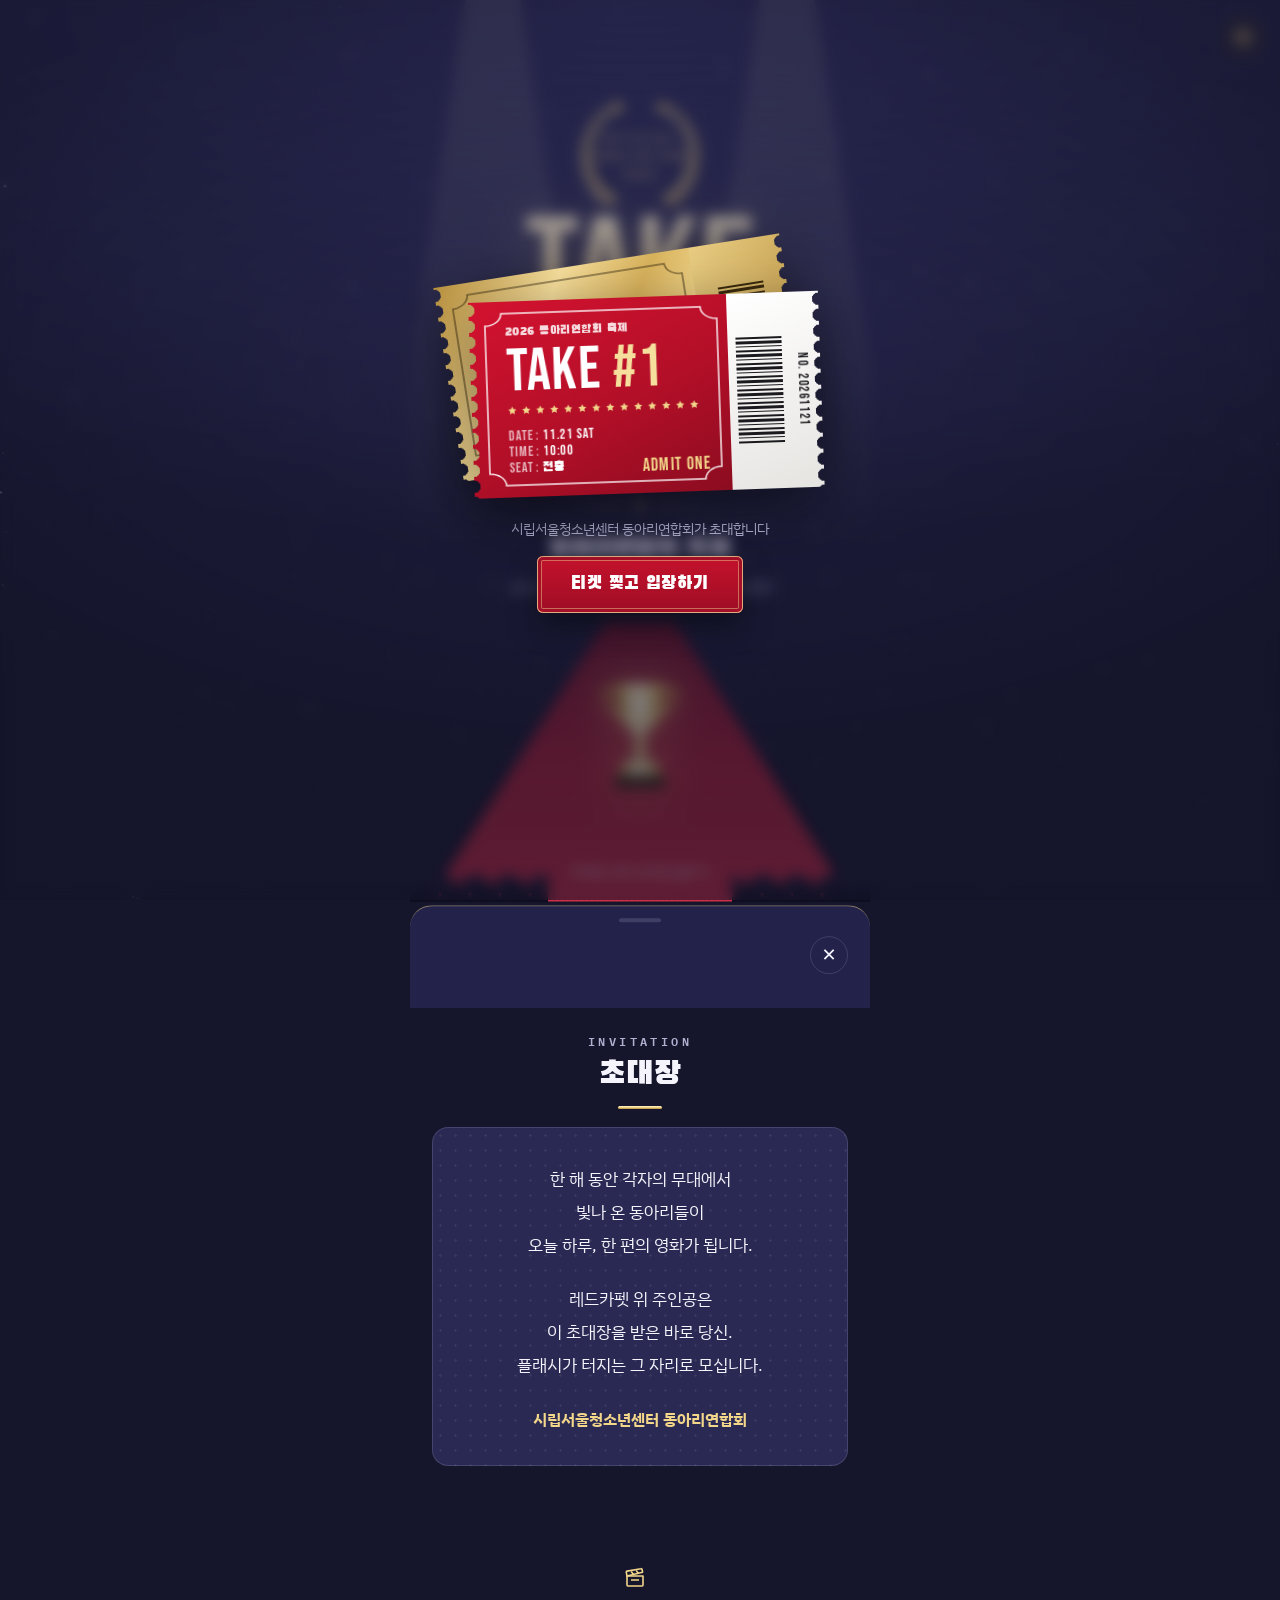
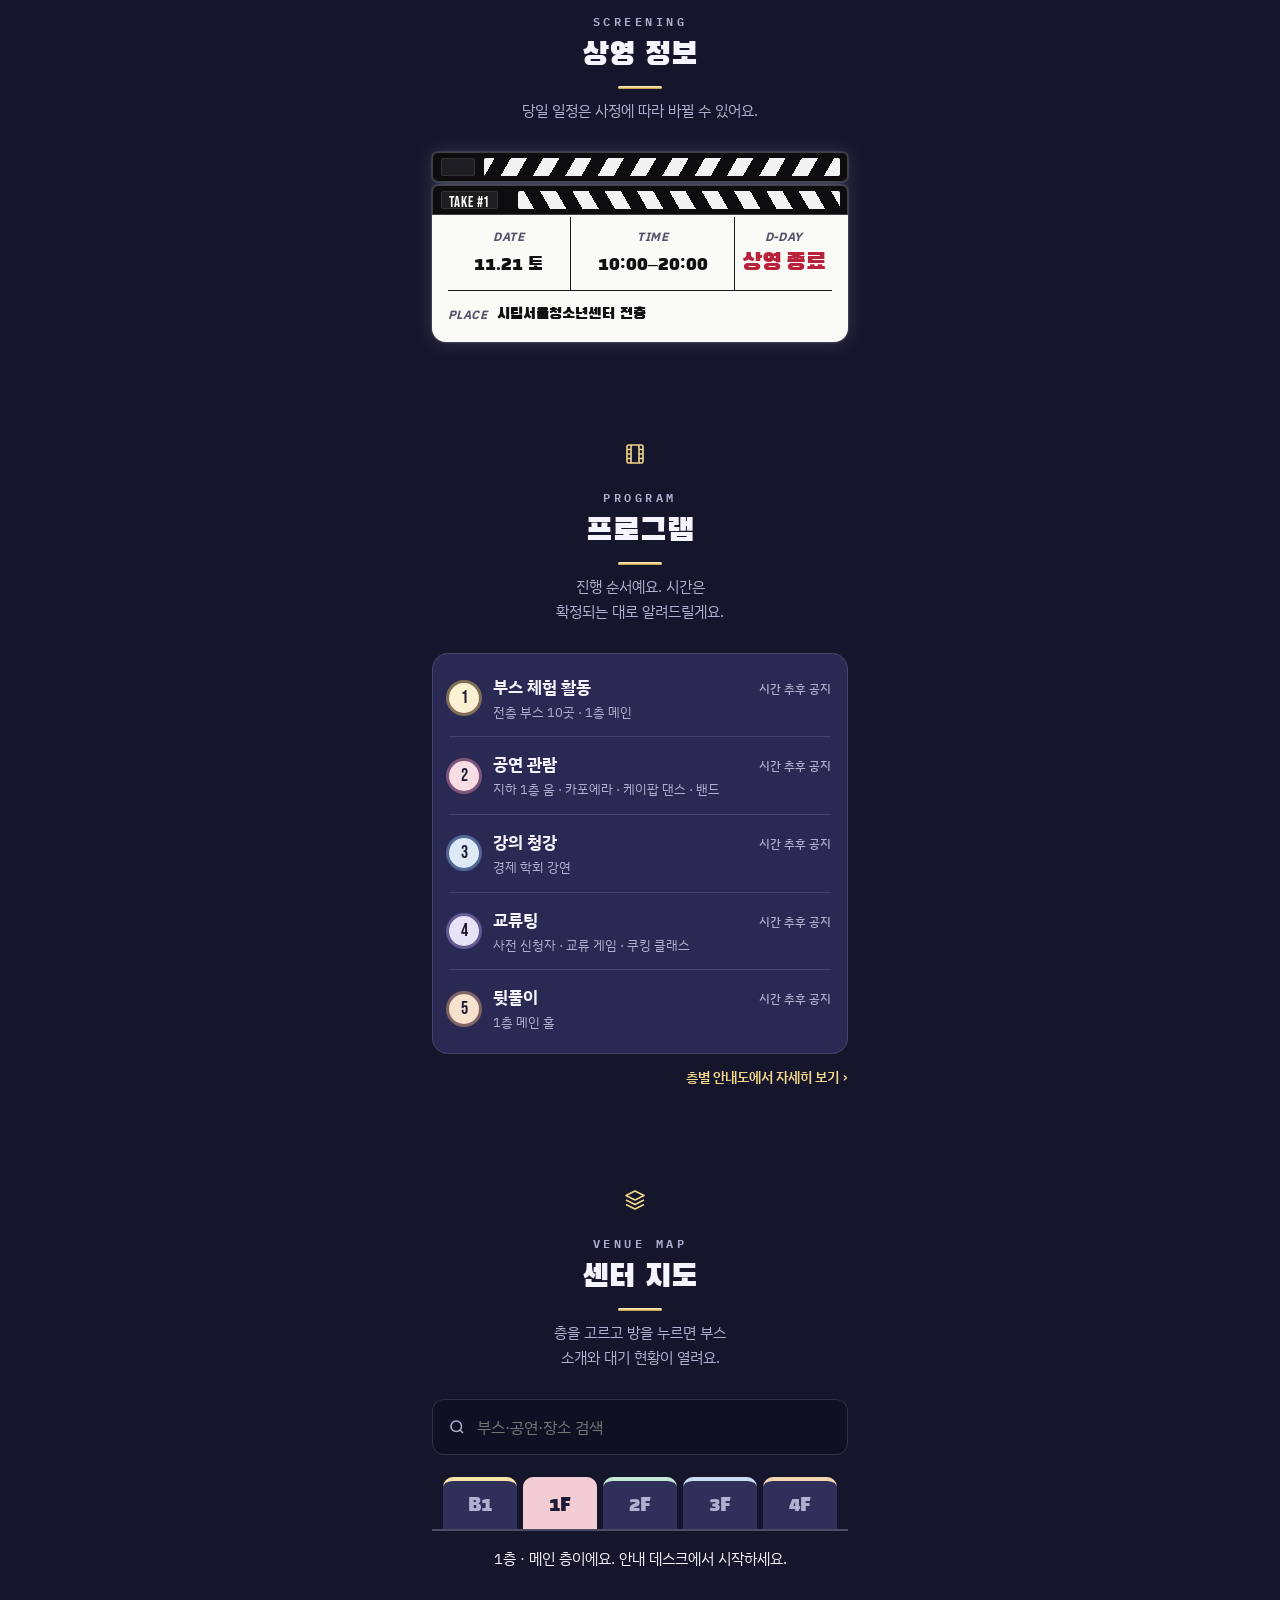
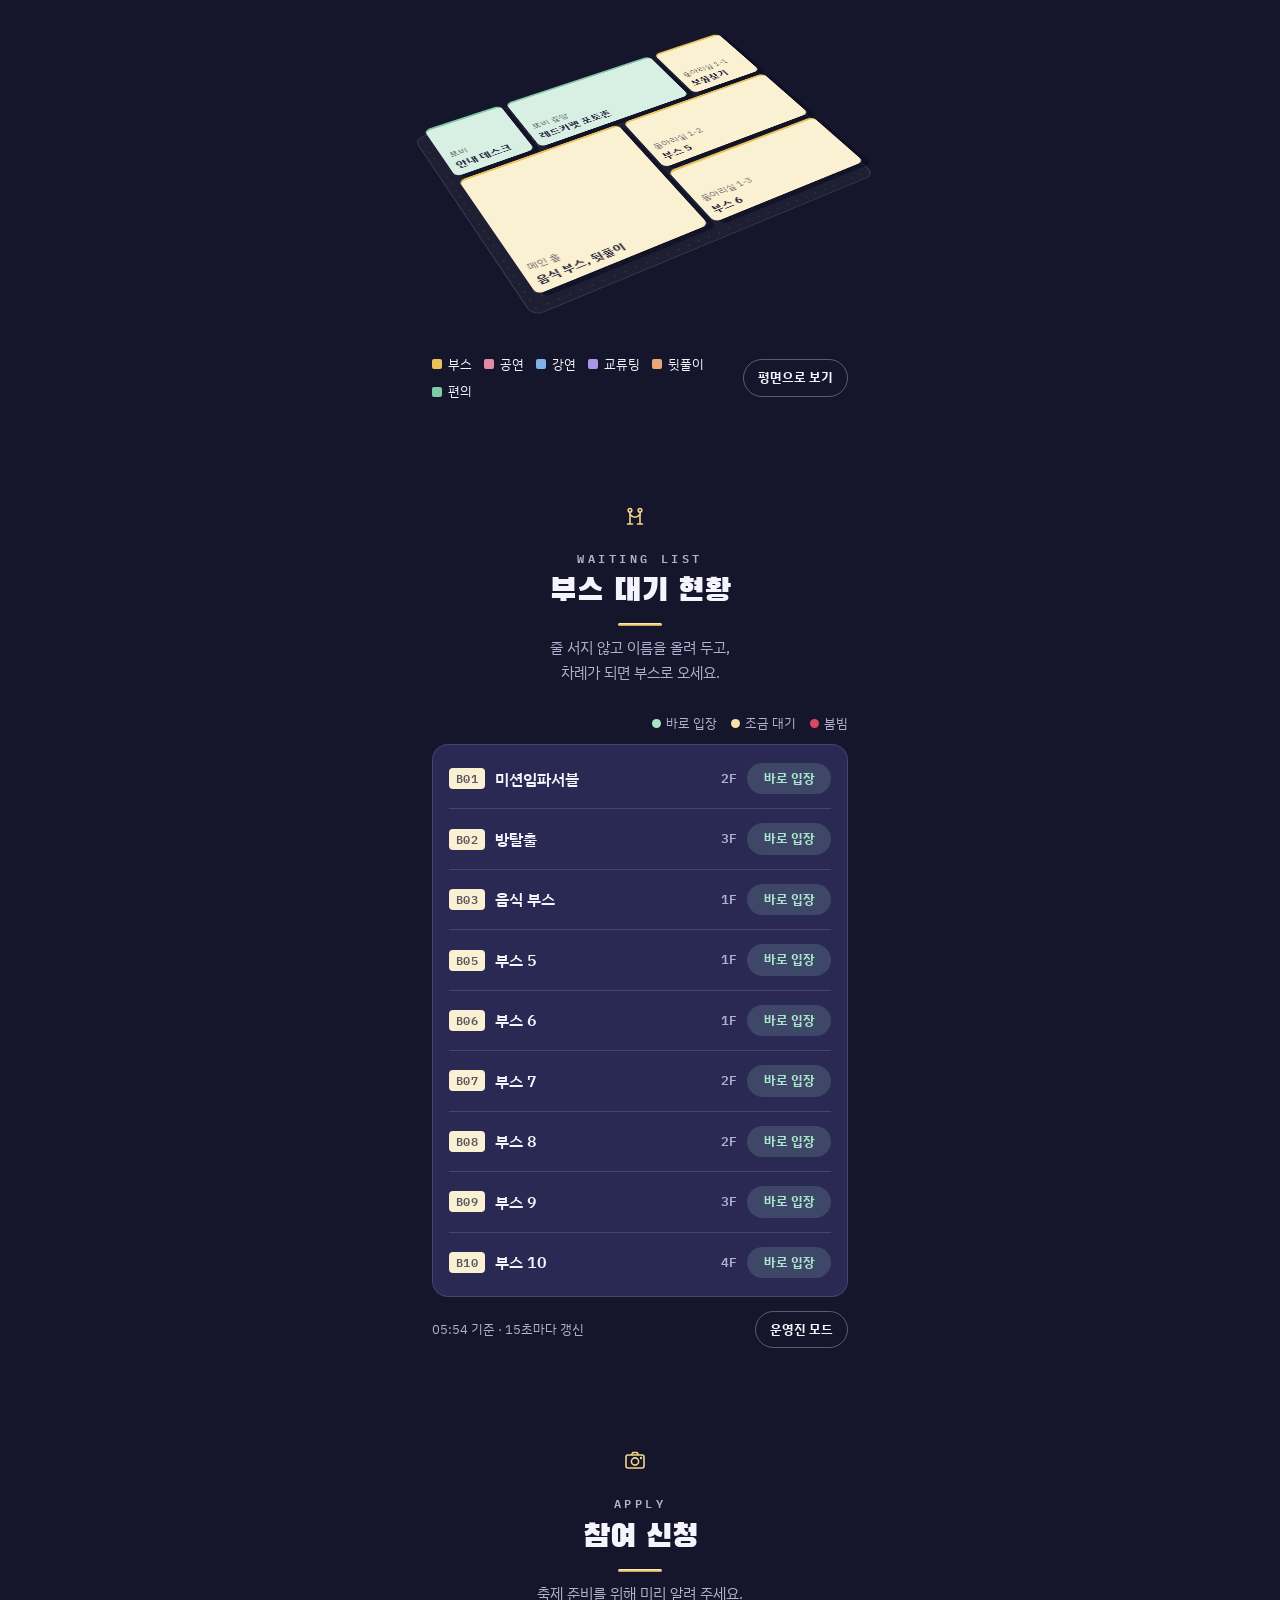
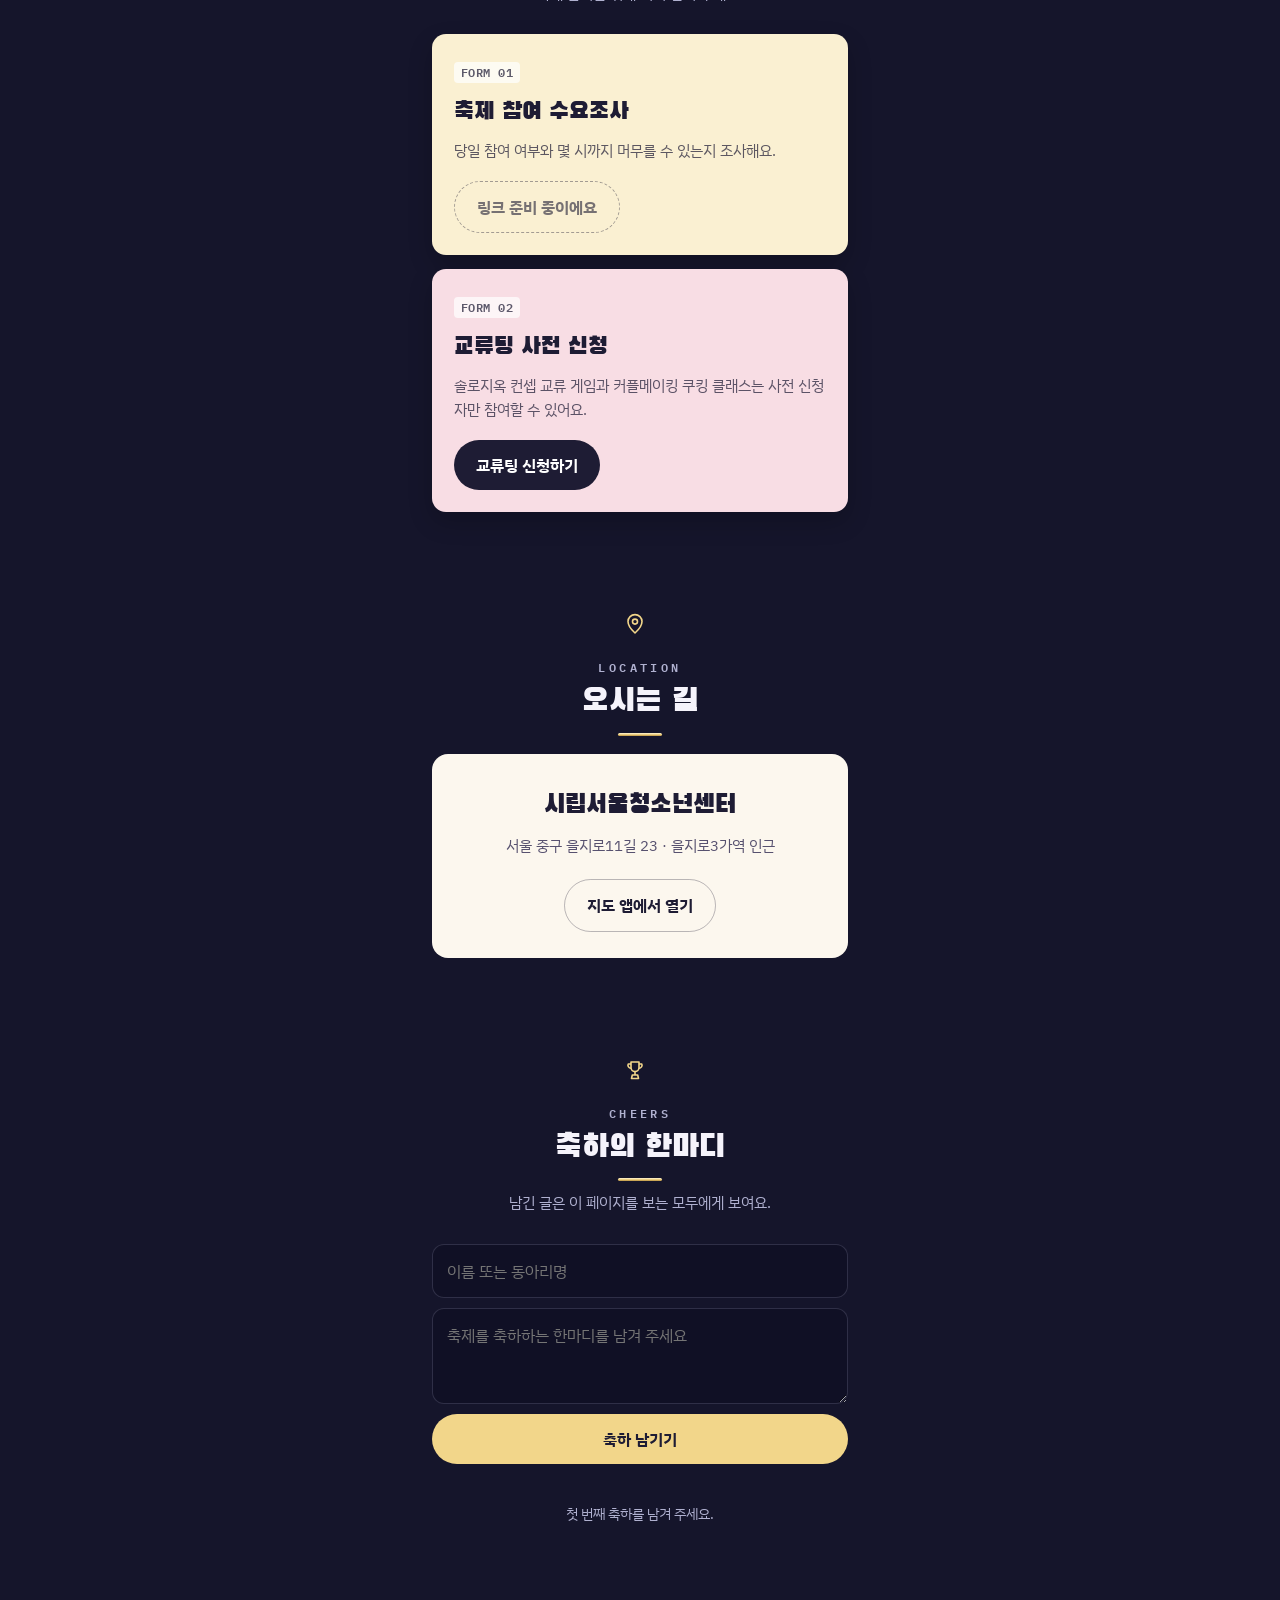
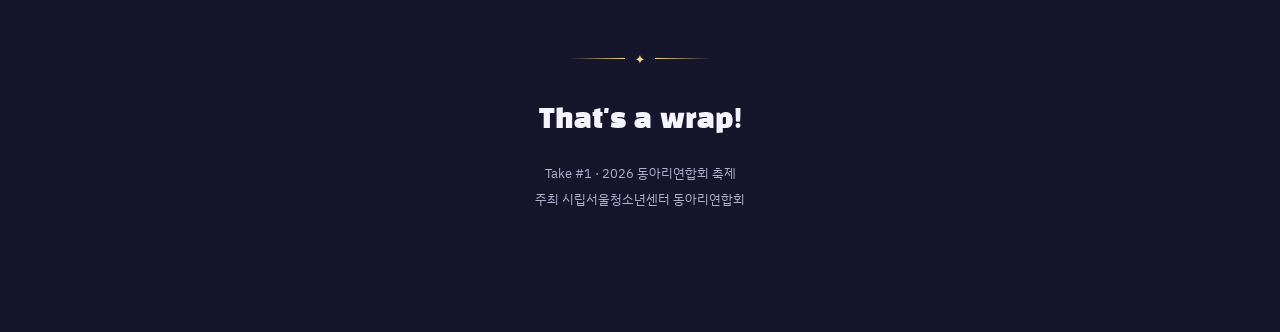
==== index.html @ 1c81d43a "push" ====
<!doctype html>
<html lang="ko">
<head>
<meta charset="utf-8">
<meta name="viewport" content="width=device-width,initial-scale=1,viewport-fit=cover">
<title>Take #1 · 2026 동아리연합회 축제</title>
<meta name="theme-color" content="#27274D">
<link rel="preconnect" href="https://fonts.googleapis.com">
<link rel="preconnect" href="https://fonts.gstatic.com" crossorigin>
<link href="https://fonts.googleapis.com/css2?family=Black+Han+Sans&family=Bebas+Neue&family=IBM+Plex+Sans+KR:wght@400;500;600;700&family=IBM+Plex+Mono:wght@500;600&display=swap" rel="stylesheet">
<style>
:root{
  --sky:#27274D; --deep:#15152B; --panel:#2A2953; --panel-2:#211F44;
  --ink:#F5F3FB; --mute:#B0B1D0; --line:rgba(176,177,208,.2);
  --card-ink:#1E1C34; --paper:#FCF7EE;
  --gold:#F2D68A; --rose:#D94862; --carpet:#B8233B; --carpet-d:#5E0E1E;
  --gold-grad:linear-gradient(180deg,#FFF5D6 0%,#F2D68A 45%,#B8903E 100%);
  color-scheme:dark;
}
@media (prefers-color-scheme:dark){:root{--sky:#27274D;--deep:#15152B;--ink:#F5F3FB;--mute:#B0B1D0;color-scheme:dark}}
*{box-sizing:border-box}
html{scroll-behavior:smooth}
body{margin:0;background:var(--deep);color:var(--ink);font-family:'IBM Plex Sans KR',system-ui,sans-serif;line-height:1.65;-webkit-font-smoothing:antialiased;overflow-x:hidden}
body.locked{overflow:hidden}
button,input,select,textarea{font:inherit;color:inherit}
:focus-visible{outline:2px solid var(--gold);outline-offset:3px}
#sky{position:fixed;inset:0;z-index:0;width:100%;height:100%;background:radial-gradient(110% 60% at 50% 0%,#38376E 0%,var(--sky) 42%,var(--deep) 100%)}
main{position:relative;z-index:1;max-width:460px;margin:0 auto}
.mono{font-family:'IBM Plex Mono',monospace}
.rule{display:flex;align-items:center;justify-content:center;gap:10px;color:var(--gold)}
.rule::before,.rule::after{content:"";width:56px;height:1px;background:linear-gradient(90deg,transparent,var(--gold))}
.rule::after{transform:scaleX(-1)}

/* ---------- 영화 티켓 게이트 ---------- */
#gate{position:fixed;inset:0;z-index:60;display:flex;flex-direction:column;align-items:center;justify-content:center;gap:34px;padding:24px;background:radial-gradient(90% 60% at 50% 42%,rgba(46,45,92,.35),rgba(20,20,41,.62) 78%);-webkit-backdrop-filter:blur(7px) saturate(1.1);backdrop-filter:blur(7px) saturate(1.1);transition:opacity .9s ease,backdrop-filter .9s ease}
#gate.gone{opacity:0;pointer-events:none}
.tix{position:relative;width:min(350px,92vw);height:196px}
.tk{position:absolute;inset:0;display:flex;filter:drop-shadow(0 18px 30px rgba(0,0,0,.45))}
.tk.back{transform:rotate(-9deg) translate(-14px,-30px);transition:transform 1s ease,opacity 1s}
.tk.front{transform:rotate(-2deg) translate(6px,10px);transition:transform .9s ease}
.tk-main,.tk-stub{position:relative;height:100%}
.tk-main{flex:1;min-width:0;min-height:0;overflow:hidden;display:flex;flex-direction:column;padding:22px 18px 20px 24px;-webkit-mask:radial-gradient(circle at 0 50%,transparent 6px,#000 6.5px) 0 0/100% 16px repeat-y;mask:radial-gradient(circle at 0 50%,transparent 6px,#000 6.5px) 0 0/100% 16px repeat-y}
.tk-stub{width:92px;display:flex;align-items:center;justify-content:center;gap:8px;-webkit-mask:radial-gradient(circle at 100% 50%,transparent 6px,#000 6.5px) 0 0/100% 16px repeat-y;mask:radial-gradient(circle at 100% 50%,transparent 6px,#000 6.5px) 0 0/100% 16px repeat-y;transition:transform 1.1s cubic-bezier(.3,.1,.3,1),opacity 1.1s}
/* 시네마 티켓: 크림슨 본권 + 화이트 꼬리표, 뒤에는 골드 티켓 */
.tk-main{background:linear-gradient(155deg,#D3122F 0%,#B30F28 55%,#8C0C20 100%);color:#fff}
.back .tk-main{background:linear-gradient(120deg,#B8903E 0%,#F6DE9C 35%,#D8B25C 60%,#F3D88E 80%,#A9802F 100%)}
.tk-stub{background:linear-gradient(160deg,#FFFFFF,#E6E4E1)}
.back .tk-stub{background:linear-gradient(120deg,#E9CD82,#B8903E)}
.frame{position:absolute;inset:12px 10px 12px 16px;pointer-events:none}
.frame svg{width:100%;height:100%;overflow:visible}
.frame path{fill:none;stroke:rgba(255,255,255,.9);stroke-width:1.5}
.back .frame path{stroke:rgba(40,28,8,.55)}
.tk-main .t2{position:relative;margin:2px 0 0 12px;white-space:nowrap;font-family:'Bebas Neue','Black Han Sans',sans-serif;font-size:clamp(46px,14vw,60px);line-height:.9;letter-spacing:.02em;color:#fff}
.tk-main .t2 em{font-style:normal;color:#F6DE9C}
.stars{position:relative;margin:4px 0 0 12px;font-size:9px;letter-spacing:5px;color:#F2D68A;white-space:nowrap;overflow:hidden}
.tk-info{position:relative;margin:auto 0 0 12px;display:flex;flex-direction:column;white-space:nowrap;font-family:'Bebas Neue','Black Han Sans',sans-serif;font-size:14px;letter-spacing:.06em;line-height:1.15}
.tk-info .k{color:rgba(255,255,255,.7)}
.tk-info .ko{font-family:'Black Han Sans',sans-serif;font-size:13px;letter-spacing:0}
.admit{position:absolute;right:20px;bottom:18px;font-family:'Bebas Neue','Black Han Sans',sans-serif;font-size:18px;letter-spacing:.06em;line-height:1;color:#F2D68A}
.back .admit{color:#3A2A0C}
.org{position:relative;white-space:nowrap;margin:0 0 0 12px;font-family:'Black Han Sans',sans-serif;font-size:12px;letter-spacing:.04em;color:rgba(255,255,255,.85)}
.barcode{width:46px;height:108px;background:repeating-linear-gradient(180deg,#1A1A1E 0 2px,transparent 2px 4px,#1A1A1E 4px 7px,transparent 7px 9px,#1A1A1E 9px 10px,transparent 10px 13px)}
.back .barcode{background:repeating-linear-gradient(180deg,#3A2A0C 0 2px,transparent 2px 4px,#3A2A0C 4px 7px,transparent 7px 10px)}
.tk-stub .no{writing-mode:vertical-rl;font-family:'Bebas Neue',monospace;font-size:13px;letter-spacing:.12em;color:#1A1A1E}
.tk-stub{border-left:0}
.tix.torn .front .tk-stub{transform:translate(50px,220px) rotate(38deg);opacity:0}
.tix.torn .back{transform:rotate(-14deg) translate(-40px,-60px);opacity:0}
.gate-copy{text-align:center}
.gate-copy p{margin:0 0 16px;font-size:14px;color:var(--mute)}

/* ---------- 음악 버튼 ---------- */
#musicBtn{position:fixed;z-index:40;top:calc(14px + env(safe-area-inset-top));right:14px;width:46px;height:46px;border-radius:50%;border:1.5px solid rgba(242,214,138,.55);background:rgba(30,28,52,.85);display:grid;place-items:center;cursor:pointer}
#musicBtn svg{width:24px;height:24px}
#musicBtn.on svg{animation:spin 4s linear infinite}
@keyframes spin{to{transform:rotate(360deg)}}

/* ---------- 히어로 ---------- */
.hero{position:relative;min-height:100svh;display:flex;flex-direction:column;align-items:center;padding:96px 24px 0;text-align:center;overflow:hidden}
.beam{position:absolute;top:-10%;width:60%;height:90%;background:linear-gradient(180deg,rgba(255,246,222,.18),rgba(255,246,222,0) 80%);clip-path:polygon(45% 0,55% 0,100% 100%,0 100%);pointer-events:none}
.beam.l{left:-12%;transform-origin:top center;animation:sweepL 9s ease-in-out infinite alternate}
.beam.r{right:-12%;transform-origin:top center;animation:sweepR 11s ease-in-out infinite alternate}
@keyframes sweepL{from{transform:rotate(-26deg)}to{transform:rotate(-8deg)}}
@keyframes sweepR{from{transform:rotate(26deg)}to{transform:rotate(9deg)}}
.kicker{margin:0 0 14px;font-family:'IBM Plex Mono',monospace;font-size:11.5px;font-weight:600;letter-spacing:.3em;color:var(--mute)}
.title{margin:0;font-family:'Bebas Neue','Black Han Sans',sans-serif;font-weight:400;font-size:clamp(104px,34vw,150px);line-height:.86;letter-spacing:.01em;background:var(--gold-grad);-webkit-background-clip:text;background-clip:text;color:transparent;filter:drop-shadow(0 6px 28px rgba(242,214,138,.35))}
.title em{font-style:normal}
.laurel-wrap{position:relative;width:230px;height:110px;margin:0 auto 6px;display:grid;place-items:center}
.laurel{position:absolute;inset:0;width:100%;height:100%}
.laurel-wrap p{position:relative;margin:8px 0 0;font-family:'IBM Plex Mono',monospace;font-size:10.5px;font-weight:600;letter-spacing:.22em;line-height:1.7;color:var(--gold);text-align:center}
.hero .rule{margin:22px auto 16px}
.hero-ko{margin:0;font-family:'Black Han Sans',sans-serif;font-size:26px;line-height:1.2}
.hero-date{margin:10px 0 0;font-size:14.5px;color:var(--mute)}
.stage{position:relative;flex:1;width:calc(100% + 48px);min-height:280px;margin-top:22px}
.carpet{position:absolute;left:50%;bottom:0;width:92%;height:100%;transform:translateX(-50%);clip-path:polygon(42% 0,58% 0,100% 100%,0 100%);background:repeating-linear-gradient(90deg,rgba(0,0,0,.06) 0 2px,transparent 2px 5px),linear-gradient(180deg,var(--carpet-d),var(--carpet) 55%,#D0304A)}
.post{position:absolute;bottom:0;width:10px;height:58px}
.trophy{position:absolute;left:50%;bottom:36%;width:84px;transform:translateX(-50%);filter:drop-shadow(0 0 24px rgba(242,214,138,.45))}
.crowd{position:absolute;inset:auto 0 0 0;height:100%;pointer-events:none}
.crowd::before,.crowd::after{content:"";position:absolute;bottom:0;width:30%;height:70px;background:radial-gradient(circle at 50% 100%,#0E0E20 15px,transparent 16px) 0 100%/30px 34px repeat-x,radial-gradient(circle at 50% 100%,#17162F 17px,transparent 18px) 14px 72%/34px 40px repeat-x}
.crowd::before{left:0}.crowd::after{right:0}
.flash{position:absolute;width:6px;height:6px;border-radius:50%;background:#fff;box-shadow:0 0 12px 6px rgba(255,255,255,.9),0 0 46px 20px rgba(220,215,255,.35);opacity:0;animation:pop .7s ease-out forwards}
@keyframes pop{0%{opacity:0;transform:scale(.2)}12%{opacity:1;transform:scale(1.5)}100%{opacity:0;transform:scale(.5)}}
.scroll-cue{position:absolute;bottom:18px;left:0;right:0;margin:0;font-size:13px;color:rgba(255,255,255,.85);z-index:2}

/* ---------- 섹션 공통 ---------- */
section{position:relative;padding:84px 22px 16px}
.sec-head{text-align:center;margin-bottom:28px}
.sec-ico{display:block;width:34px;height:34px;margin:0 auto 12px;color:var(--gold)}
.cap{margin:0 0 6px;font-family:'IBM Plex Mono',monospace;font-size:11.5px;font-weight:600;letter-spacing:.3em;text-transform:uppercase;color:var(--mute)}
section h2{position:relative;display:inline-block;margin:0;padding:0 8px 4px;font-family:'Black Han Sans',sans-serif;font-weight:400;font-size:32px;line-height:1.2;color:var(--ink)}
section h2::after{content:"";position:absolute;left:50%;bottom:-10px;width:44px;height:3px;transform:translateX(-50%);border-radius:2px;background:var(--gold-grad)}
.lede{margin:20px auto 0;max-width:32ch;text-wrap:balance;word-break:keep-all;text-align:center;color:var(--mute);font-size:15px}

.invite-card{padding:34px 22px 30px;border-radius:16px;background-color:var(--panel);background-image:radial-gradient(rgba(255,255,255,.07) 1px,transparent 1.2px);background-size:15px 15px;border:1px solid var(--line);text-align:center}
.invite-card p{margin:0 0 1.3em;font-size:16.5px;line-height:2}
.invite-card .sign{margin:10px 0 0;color:var(--gold);font-weight:700;font-size:16px}

/* 상영 정보: 실제 촬영 슬레이트 */
.slate{color:#111;filter:drop-shadow(0 0 1px rgba(255,255,255,.35)) drop-shadow(0 0 10px rgba(220,226,255,.16));animation:neon 6s ease-in-out infinite}
.clap{box-shadow:inset 0 0 0 1px rgba(255,255,255,.22)}
@keyframes neon{0%,100%{filter:drop-shadow(0 0 1px rgba(255,255,255,.35)) drop-shadow(0 0 10px rgba(220,226,255,.16))}50%{filter:drop-shadow(0 0 1px rgba(255,255,255,.45)) drop-shadow(0 0 14px rgba(220,226,255,.22))}}
.clap{height:30px;border-radius:6px 6px 0 0;background:#0D0D0F;position:relative;overflow:hidden}
.clap::before{content:"";position:absolute;inset:6px 8px 6px 52px;background:repeating-linear-gradient(-60deg,#F2F2F2 0 14px,#0D0D0F 14px 28px);border-radius:2px}
.clap::after{content:"";position:absolute;left:9px;top:6px;width:34px;height:18px;border-radius:3px;background:#1E1E22;box-shadow:inset 0 0 0 1px #333}
.clap.arm{border-radius:6px;margin-bottom:3px;transform-origin:8px 100%;transform:rotate(-16deg);transition:transform .16s cubic-bezier(.7,0,1,1)}
.slate.clapped .clap.arm{transform:rotate(0)}
.clap:not(.arm)::after{content:"TAKE #1";width:auto;padding:0 8px;display:grid;place-items:center;font-family:'Bebas Neue','Black Han Sans',sans-serif;font-size:15px;letter-spacing:.06em;color:#fff;white-space:nowrap}
.clap:not(.arm)::before{left:86px}
.clap:not(.arm)::before{background:repeating-linear-gradient(60deg,#F2F2F2 0 14px,#0D0D0F 14px 28px)}
.slate-board{background:#FAFAF7;border-radius:0 0 14px 14px;padding:2px 16px 4px;font-size:13px}
.sb-row{display:flex;align-items:center;gap:10px;padding:10px 0;border-bottom:1.5px solid #1A1A1A}
.sb-row:last-child{border-bottom:0}
.sb-l{font-style:italic;font-weight:700;font-size:12px;letter-spacing:.04em;color:#55546A;flex:none}
.sb-v{font-family:'Black Han Sans',sans-serif;font-size:17px;color:#111}
.sb-grid{display:grid;grid-template-columns:1fr 1.35fr .8fr;border-bottom:1.5px solid #1A1A1A}
.sb-grid div{padding:10px 6px 10px;text-align:center}
.sb-grid div+div{border-left:1.5px solid #1A1A1A}
.sb-grid .sb-l{display:block;margin-bottom:4px}
.sb-grid .sb-v{font-size:18px;white-space:nowrap}
.sb-row .sb-v{flex:1;min-width:0;font-size:16px;word-break:keep-all}
.sb-row .dd{font-family:'Bebas Neue','Black Han Sans',sans-serif;font-weight:400;font-size:28px;line-height:1;color:#fff;background:#C8243F;padding:3px 9px 1px;border-radius:4px}
.sb-grid .take .sb-v{font-family:'Bebas Neue','Black Han Sans',sans-serif;font-size:24px;line-height:1;color:#B8233B}
.dday{display:flex;align-items:center;justify-content:space-between}
.dday b{font-family:'Bebas Neue','Black Han Sans',sans-serif;font-weight:400;font-size:48px;line-height:1;color:#C8243F}

/* 프로그램 */
.code{font-family:'IBM Plex Mono',monospace;font-size:11.5px;font-weight:600;letter-spacing:.04em;color:rgba(30,28,52,.72);background:rgba(255,255,255,.72);padding:1px 7px;border-radius:4px}
.dot{width:12px;height:12px;border-radius:2px;transform:rotate(45deg);background:var(--c)}
.tl{list-style:none;margin:0;padding:6px 16px;background:var(--panel);border:1px solid var(--line);border-radius:16px;position:relative}
.tl li+li{border-top:1px solid var(--line)}
.tl-row{width:100%;display:flex;align-items:center;gap:14px;padding:13px 0;background:none;border:0;text-align:left;cursor:pointer}
.tl-no{flex:none;width:30px;height:30px;border-radius:50%;display:grid;place-items:center;background:var(--f);color:var(--card-ink);font-family:'Bebas Neue','Black Han Sans',sans-serif;font-size:18px;box-shadow:0 0 0 3px color-mix(in srgb,var(--c) 45%,transparent)}
.tl-body{flex:1;min-width:0}
.tl-top{display:flex;justify-content:space-between;align-items:baseline;gap:8px}
.tl-top b{font-size:16.5px;font-weight:700}
.tl-time{font-family:'IBM Plex Mono',monospace;font-size:12.5px;font-weight:600;color:var(--gold);white-space:nowrap}
.tl-time.tbd{color:var(--mute);font-family:inherit;font-weight:500;font-size:12px}
.tl-sum{display:block;margin-top:2px;font-size:13px;color:var(--mute);white-space:nowrap;overflow:hidden;text-overflow:ellipsis}
.tl-more{display:block;margin-top:12px;text-align:right;font-size:13.5px;font-weight:600;color:var(--gold);text-decoration:none}

/* 지도 */
.search{position:relative;margin-bottom:22px}
.search input{width:100%;padding:14px 16px 14px 44px;border-radius:12px;border:1px solid var(--line);background:rgba(10,10,28,.35) url("data:image/svg+xml,%3Csvg xmlns='http://www.w3.org/2000/svg' viewBox='0 0 24 24' fill='none' stroke='%23B0B1D0' stroke-width='2'%3E%3Ccircle cx='11' cy='11' r='7'/%3E%3Cpath d='m20 20-4-4'/%3E%3C/svg%3E") 15px 50%/18px no-repeat}
.results{list-style:none;margin:8px 0 0;padding:0;background:var(--panel);border:1px solid var(--line);border-radius:12px;overflow:hidden}
.results:empty{display:none}
.results button{width:100%;display:flex;justify-content:space-between;gap:10px;padding:12px 14px;background:none;border:0;border-bottom:1px solid var(--line);text-align:left;cursor:pointer}
.results li:last-child button{border-bottom:0}
.results .where{color:var(--mute);font-size:13px;white-space:nowrap}
.floors{display:flex;gap:6px;justify-content:center;border-bottom:2px solid rgba(176,177,208,.35);padding:0 6px}
.floors button{flex:1;max-width:74px;padding:9px 0 7px;border:0;border-top:4px solid var(--fc);border-radius:10px 10px 0 0;background:#302F5A;font-family:'Black Han Sans',sans-serif;font-size:19px;color:var(--mute);cursor:pointer}
.floors button[aria-pressed="true"]{background:var(--fc);color:var(--card-ink)}
.floor-note{margin:16px 0 0;text-align:center;font-size:14.5px;color:var(--ink)}
.plan-stage{perspective:1100px;padding:34px 6px 46px}
.plan{display:grid;grid-template:repeat(3,1fr)/repeat(4,1fr);gap:7px;aspect-ratio:4/3;padding:9px;border-radius:12px;background-color:rgba(255,255,255,.04);background-image:radial-gradient(rgba(255,255,255,.08) 1px,transparent 1.2px);background-size:12px 12px;border:1px solid var(--line);transform-style:preserve-3d;transform:rotateX(50deg) rotateZ(-30deg) scale(.92);transition:transform .7s cubic-bezier(.2,.7,.2,1)}
.plan.flat{transform:none}
.room{position:relative;display:flex;flex-direction:column;justify-content:flex-end;gap:2px;padding:8px;border-radius:7px;border:0;border-top:3px solid var(--c);background:var(--f);color:var(--card-ink);text-align:left;cursor:pointer;transform:translateZ(14px);box-shadow:5px 7px 0 rgba(10,10,28,.55);transition:transform .3s,box-shadow .3s;overflow:hidden;min-width:0}
.plan.flat .room{transform:none;box-shadow:none}
.room.sel{transform:translateZ(34px);box-shadow:0 0 0 2px #fff,0 0 28px var(--c)}
.room .rn{font-size:10.5px;color:rgba(30,28,52,.6)}
.room .ri{font-size:12.5px;font-weight:700;line-height:1.3;overflow:hidden;text-overflow:ellipsis}
.room.empty{cursor:default;border:1px dashed var(--line);background:rgba(255,255,255,.03);color:var(--mute);box-shadow:none;transform:translateZ(2px)}
.room.empty .rn{color:var(--mute)}
.badge{position:absolute;top:6px;right:6px;font-size:10.5px;font-weight:700;background:var(--rose);color:#fff;border-radius:999px;padding:1px 7px}
.map-tools{display:flex;justify-content:space-between;align-items:center;gap:10px}
#viewToggle{white-space:nowrap;flex:none}
.legend{display:flex;flex-wrap:wrap;gap:6px 12px;font-size:13px;color:var(--ink)}
.legend span{display:inline-flex;align-items:center;gap:6px}
.legend i{width:10px;height:10px;border-radius:2px;background:var(--c)}

/* 버튼 */
.btn{display:inline-flex;align-items:center;justify-content:center;gap:6px;padding:12px 22px;border-radius:999px;border:0;background:var(--rose);color:#fff;font-weight:700;cursor:pointer;text-decoration:none}
.btn.gold{background:var(--gold);color:var(--card-ink)}
.btn.enter{padding:14px 34px;border-radius:6px;background:linear-gradient(180deg,#C8122D,#9C0D24);color:#fff;font-family:'Black Han Sans',sans-serif;font-weight:400;font-size:18px;letter-spacing:.04em;box-shadow:inset 0 0 0 1px rgba(246,222,156,.75),inset 0 0 0 4px #A50F27,inset 0 0 0 5px rgba(246,222,156,.45),0 12px 30px rgba(0,0,0,.4)}
.btn.ghost{background:transparent;border:1.5px solid rgba(176,177,208,.45);color:var(--ink)}
.btn.small{padding:7px 14px;font-size:13px}
.btn[aria-disabled="true"]{pointer-events:none}

/* 대기 현황 */
.board{background:var(--panel);border:1px solid var(--line);border-radius:16px;padding:4px 16px}
.wb-row{width:100%;display:grid;grid-template-columns:auto 1fr auto auto;align-items:center;gap:10px;padding:14px 0;background:none;border:0;border-bottom:1px solid var(--line);text-align:left;cursor:pointer}
.wb-row:last-child{border-bottom:0}
.wb-row .code{background:var(--f)}
.wb-row .nm{font-weight:600;font-size:16px}
.wb-row .w{font-family:'IBM Plex Mono',monospace;font-size:13px;font-weight:600;color:var(--mute)}
.st{min-width:84px;text-align:center;font-size:13px;font-weight:700;padding:5px 10px;border-radius:999px}
.st.free{background:rgba(168,230,203,.16);color:#A8E6CB}
.st.mid{background:#F6E3A6;color:#3D2C05}
.st.busy{background:var(--rose);color:#fff}
.board-legend{display:flex;gap:14px;justify-content:flex-end;margin:0 0 10px;font-size:12.5px;color:var(--mute)}
.board-legend span{display:inline-flex;align-items:center;gap:5px}
.board-legend i{width:9px;height:9px;border-radius:50%}
.board-foot{display:flex;justify-content:space-between;align-items:center;margin-top:14px;font-size:12.5px;color:var(--mute)}

/* 참여 신청 */
.apply{display:grid;gap:14px}
.apply article{padding:24px 22px 22px;border-radius:14px;background:var(--f);color:var(--card-ink);box-shadow:0 10px 24px rgba(0,0,0,.2)}
.apply .code{display:inline-block;margin-bottom:10px}
.apply h3{margin:0 0 6px;font-family:'Black Han Sans',sans-serif;font-weight:400;font-size:24px}
.apply p{margin:0 0 18px;color:rgba(30,28,52,.72);font-size:14.5px}
.apply .btn{background:var(--card-ink);color:#fff}
.apply .btn[aria-disabled="true"]{background:transparent;color:rgba(30,28,52,.6);border:1.5px dashed rgba(30,28,52,.4)}
.apply-form{display:grid;gap:12px;margin-top:16px}
.apply-form label{display:grid;gap:5px;font-size:13px;color:var(--mute)}
.apply-form input,.apply-form select,.apply-form textarea{width:100%;padding:12px 14px;border-radius:12px;border:1px solid var(--line);background:rgba(10,10,28,.35)}
.apply-form textarea{min-height:84px;resize:vertical}
.apply-notice{margin:14px 0;padding:14px;border-radius:12px;background:rgba(242,214,138,.08);border:1px solid rgba(242,214,138,.25);font-size:13px;color:#DCDCF0}
.apply-notice strong{display:block;color:var(--gold);margin-bottom:5px}
.apply-consent{display:grid!important;grid-template-columns:18px 1fr;align-items:start;gap:8px!important;color:var(--ink)!important}
.apply-consent input{width:18px;margin-top:3px}
.apply-done{text-align:center;padding:24px 0 10px}
.apply-done strong{display:block;margin-bottom:8px;color:var(--gold);font-family:'Black Han Sans',sans-serif;font-weight:400;font-size:22px}

/* 오시는 길 */
.place-card{padding:30px 22px 26px;border-radius:16px;background:var(--paper);color:var(--card-ink);text-align:center}
.place-card .pname{margin:0;font-family:'Black Han Sans',sans-serif;font-weight:400;font-size:26px}
.place-card .paddr{margin:8px 0 20px;color:#57516F;font-size:15px}
.place-card .btn{background:transparent;border:1.5px solid rgba(30,28,52,.3);color:var(--card-ink)}

/* 댓글 */
.cheer-form{display:grid;gap:10px;margin-bottom:24px}
.cheer-form input,.cheer-form textarea,.wait-form input,.wait-form select{width:100%;padding:13px 14px;border-radius:12px;border:1px solid var(--line);background:rgba(10,10,28,.35)}
.cheer-form textarea{min-height:96px;resize:vertical}
.cheer-count{margin:0 0 10px;font-size:13px;color:var(--mute)}
.cheers{list-style:none;margin:0;padding:0;display:grid;gap:10px}
.cheers li{padding:14px 16px;border-radius:12px;background:var(--panel);border:1px solid var(--line)}
.cheers .who{display:flex;justify-content:space-between;font-size:13px}
.cheers .who b{color:var(--gold);font-weight:700}
.cheers .who time{color:var(--mute);font-family:'IBM Plex Mono',monospace}
.cheers p{margin:6px 0 0;white-space:pre-wrap;word-break:break-word}
.cheers .del{margin-top:8px}
.cheers .empty-msg{background:none;border:0;color:var(--mute);font-size:14px;text-align:center}

footer{padding:90px 24px 120px;text-align:center;color:var(--mute);font-size:13px;line-height:2}
footer .rule{margin:0 auto 22px}
footer .end{display:block;font-family:'Black Han Sans',sans-serif;font-size:26px;color:var(--ink);margin-bottom:14px}

/* 바텀시트 */
.sheet-back{position:fixed;inset:0;z-index:45;background:rgba(8,8,22,.62);opacity:0;pointer-events:none;transition:opacity .3s}
.sheet-back.open{opacity:1;pointer-events:auto}
.sheet{position:fixed;z-index:46;left:0;right:0;bottom:0;max-width:460px;margin:0 auto;max-height:84svh;overflow:auto;background:#23224A;border-top:1px solid rgba(242,214,138,.5);border-radius:22px 22px 0 0;padding:12px 22px calc(28px + env(safe-area-inset-bottom));transform:translateY(105%);transition:transform .38s cubic-bezier(.2,.8,.2,1)}
.sheet.open{transform:none}
.grab{width:42px;height:4px;border-radius:4px;background:var(--line);margin:0 auto 14px}
.sheet-head{display:flex;justify-content:space-between;align-items:flex-start;gap:12px;margin-bottom:6px}
.sheet-head h2{margin:0;font-family:'Black Han Sans',sans-serif;font-weight:400;font-size:26px;text-align:left}
.sheet-head h2::after{display:none}
.sheet-head p{margin:2px 0 0;font-size:13px;color:var(--mute)}
.x{width:38px;height:38px;flex:none;border-radius:50%;border:1px solid var(--line);background:transparent;cursor:pointer;font-size:18px}
.it{padding:18px 0;border-top:1px solid var(--line)}
.it .cat{display:inline-flex;align-items:center;gap:8px;font-size:12.5px;font-weight:700;color:var(--card-ink);background:var(--f);padding:3px 10px 3px 4px;border-radius:6px}
.it .cat .code{background:rgba(255,255,255,.75)}
.it h3{margin:8px 0 6px;font-family:'Black Han Sans',sans-serif;font-weight:400;font-size:22px}
.it .meta{margin:0 0 6px;font-size:13px;color:var(--gold)}
.it .desc{margin:0;color:#DCDCF0;font-size:15px}
.promo{margin-top:14px;padding:14px 16px;border-radius:10px;background:rgba(255,255,255,.05);border-left:4px solid var(--c)}
.promo strong{display:block;font-size:12px;color:var(--c);margin-bottom:4px}
.promo p{margin:0;font-size:14px}
.wait{margin-top:16px;padding:16px;border-radius:14px;background:var(--panel-2);border:1px solid var(--line)}
.wait-now{display:flex;justify-content:space-between;align-items:baseline;margin-bottom:12px}
.wait-now span{font-size:14px;color:var(--mute)}
.wait-now b{font-family:'Black Han Sans',sans-serif;font-weight:400;font-size:30px;color:var(--ink)}
.wait-form{display:grid;grid-template-columns:1fr 84px;gap:8px}
.wait-form .btn{grid-column:1/-1}
.mine{margin:0 0 10px;font-size:15px}
.mine b{color:var(--gold)}
.adm{list-style:none;margin:14px 0 0;padding:12px 0 0;border-top:1px dashed var(--line);font-size:14px}
.adm li{display:flex;justify-content:space-between;align-items:center;gap:8px;padding:6px 0}
.adm-title{font-size:12px;color:var(--gold);margin:0}

#toast{position:fixed;z-index:70;left:50%;bottom:calc(26px + env(safe-area-inset-bottom));transform:translate(-50%,20px);background:var(--paper);color:var(--card-ink);padding:11px 18px;border-radius:999px;font-size:14px;font-weight:600;opacity:0;pointer-events:none;transition:.3s;max-width:88vw;text-align:center}
#toast.show{opacity:1;transform:translate(-50%,0)}

@media (prefers-reduced-motion:reduce){
  *{animation:none!important;transition:none!important;scroll-behavior:auto!important}
}
</style>
</head>
<body class="locked">
<canvas id="sky" aria-hidden="true"></canvas>

<!-- 입장: 슬레이트를 치면 음악과 함께 시작 -->
<div id="gate" role="dialog" aria-label="입장권">
  <div class="tix" id="tix" aria-hidden="true">
    <div class="tk back">
      <div class="tk-main"><div class="frame"><svg viewBox="0 0 100 100" preserveAspectRatio="none"><path vector-effect="non-scaling-stroke" d="M7 0H93A7 7 0 0 0 100 7V93A7 7 0 0 0 93 100H7A7 7 0 0 0 0 93V7A7 7 0 0 0 7 0Z"/></svg></div><span class="admit">ADMIT ONE</span></div>
      <div class="tk-stub"><span class="barcode"></span></div>
    </div>
    <div class="tk front">
      <div class="tk-main">
        <div class="frame"><svg viewBox="0 0 100 100" preserveAspectRatio="none"><path vector-effect="non-scaling-stroke" d="M7 0H93A7 7 0 0 0 100 7V93A7 7 0 0 0 93 100H7A7 7 0 0 0 0 93V7A7 7 0 0 0 7 0Z"/></svg></div>
        <p class="org">2026 동아리연합회 축제</p>
        <p class="t2">TAKE <em>#1</em></p>
        <p class="stars">★★★★★★★★★★★★★★</p>
        <div class="tk-info">
          <span><span class="k">DATE : </span>11.21 SAT</span>
          <span><span class="k">TIME : </span>10:00</span>
          <span><span class="k">SEAT : </span><span class="ko">전층</span></span>
        </div>
        <span class="admit">ADMIT ONE</span>
      </div>
      <div class="tk-stub"><span class="barcode"></span><span class="no">No. 20261121</span></div>
    </div>
  </div>
  <div class="gate-copy">
    <p>시립서울청소년센터 동아리연합회가 초대합니다</p>
    <button class="btn enter" id="enterBtn">티켓 찢고 입장하기</button>
  </div>
</div>

<button id="musicBtn" aria-label="배경음악 재생" aria-pressed="false">
  <svg viewBox="0 0 24 24" fill="none" stroke="#F2D68A" stroke-width="1.6"><circle cx="12" cy="12" r="10"/><circle cx="12" cy="12" r="1.6" fill="#F2D68A"/><circle cx="12" cy="6.5" r="2"/><circle cx="12" cy="17.5" r="2"/><circle cx="6.5" cy="12" r="2"/><circle cx="17.5" cy="12" r="2"/></svg>
</button>
<audio id="bgm" loop preload="none"></audio>

<svg width="0" height="0" style="position:absolute" aria-hidden="true">
  <defs>
    <g id="i-ticket" fill="none" stroke="currentColor" stroke-width="1.6" stroke-linejoin="round"><path d="M3 7.5A1.5 1.5 0 0 0 4.5 6h15A1.5 1.5 0 0 0 21 7.5v2.3a2.2 2.2 0 0 0 0 4.4v2.3a1.5 1.5 0 0 0-1.5 1.5h-15A1.5 1.5 0 0 0 3 16.5v-2.3a2.2 2.2 0 0 0 0-4.4z"/><path d="M15 6.5v11" stroke-dasharray="1.6 1.8"/></g>
    <g id="i-clap" fill="none" stroke="currentColor" stroke-width="1.6" stroke-linejoin="round"><path d="M4 10h16v9a1 1 0 0 1-1 1H5a1 1 0 0 1-1-1z"/><path d="M4 10 3.3 6.3a1 1 0 0 1 .8-1.2l13.8-2.4a1 1 0 0 1 1.2.8l.5 2.7z"/><path d="m8.2 5.4 2.3 3M13.2 4.5l2.3 3M8 14h8"/></g>
    <g id="i-film" fill="none" stroke="currentColor" stroke-width="1.6" stroke-linejoin="round"><rect x="4" y="3" width="16" height="18" rx="1.5"/><path d="M8 3v18M16 3v18M4 7.5h4M4 12h4M4 16.5h4M16 7.5h4M16 12h4M16 16.5h4"/></g>
    <g id="i-floors" fill="none" stroke="currentColor" stroke-width="1.6" stroke-linejoin="round"><path d="m12 3 9 4.5-9 4.5-9-4.5z"/><path d="m3 12 9 4.5 9-4.5"/><path d="m3 16.5 9 4.5 9-4.5"/></g>
    <g id="i-rope" fill="none" stroke="currentColor" stroke-width="1.6" stroke-linecap="round"><path d="M4.5 21h5M14.5 21h5M7 21V9.5M17 21V9.5"/><circle cx="7" cy="7.3" r="1.8"/><circle cx="17" cy="7.3" r="1.8"/><path d="M7 11.5c3 3.6 7 3.6 10 0"/></g>
    <g id="i-camera" fill="none" stroke="currentColor" stroke-width="1.6" stroke-linejoin="round"><rect x="3" y="7" width="18" height="13" rx="2"/><circle cx="12" cy="13.5" r="3.6"/><path d="M8.5 7 10 4.5h4L15.5 7"/><path d="M18 10h.01" stroke-width="2.4" stroke-linecap="round"/></g>
    <g id="i-pin" fill="none" stroke="currentColor" stroke-width="1.6" stroke-linejoin="round"><path d="M12 21s-7-6.1-7-11.4a7 7 0 0 1 14 0C19 14.9 12 21 12 21z"/><circle cx="12" cy="9.6" r="2.5"/></g>
    <g id="i-trophy" fill="none" stroke="currentColor" stroke-width="1.6" stroke-linejoin="round"><path d="M8 4h8v5.5a4 4 0 0 1-8 0z"/><path d="M8 6H5.2a3 3 0 0 0 2.9 4.2M16 6h2.8a3 3 0 0 1-2.9 4.2M12 13.5V17M8.5 20.5h7l-.8-3.5H9.3z"/></g>
  </defs>
</svg>

<main>
  <header class="hero">
    <div class="beam l" aria-hidden="true"></div>
    <div class="beam r" aria-hidden="true"></div>
    <div class="laurel-wrap">
      <svg width="0" height="0" style="position:absolute"><defs><linearGradient id="gl" x1="0" y1="0" x2="0" y2="1"><stop offset="0" stop-color="#FFF3CC"/><stop offset=".5" stop-color="#F2D68A"/><stop offset="1" stop-color="#B8903E"/></linearGradient></defs></svg>
      <svg class="laurel" viewBox="0 0 230 110" aria-hidden="true"><g fill="url(#gl)"><path d="M91.5 102.1 L88.5 100.4 L85.6 98.5 L82.9 96.3 L80.3 94.0 L77.8 91.5 L75.6 88.8 L73.5 86.0 L71.7 83.0 L70.1 79.9 L68.6 76.7 L67.4 73.5 L66.5 70.1 L65.8 66.7 L65.3 63.2 L65.0 59.7 L65.0 56.3 L65.3 52.8 L65.8 49.3 L66.5 45.9 L67.4 42.5 L68.6 39.3 L70.1 36.1 L71.7 33.0 L73.5 30.0 L75.6 27.2 L77.8 24.5 L80.3 22.0 L82.9 19.7 L85.6 17.5 L88.5 15.6" fill="none" stroke="url(#gl)" stroke-width="1.6"/><ellipse cx="83.6" cy="103.5" rx="8.5" ry="3.3" transform="rotate(-190.0 83.6 103.5)"/><ellipse cx="83.6" cy="103.5" rx="8.5" ry="3.3" transform="rotate(-190.0 83.6 103.5)"/><ellipse cx="74.3" cy="95.1" rx="8.2" ry="3.2" transform="rotate(-176.7 74.3 95.1)"/><ellipse cx="74.3" cy="95.1" rx="8.2" ry="3.2" transform="rotate(-176.7 74.3 95.1)"/><ellipse cx="67.1" cy="84.8" rx="7.9" ry="3.1" transform="rotate(-163.3 67.1 84.8)"/><ellipse cx="67.1" cy="84.8" rx="7.9" ry="3.1" transform="rotate(-163.3 67.1 84.8)"/><ellipse cx="62.4" cy="73.1" rx="7.7" ry="3.0" transform="rotate(-150.0 62.4 73.1)"/><ellipse cx="62.4" cy="73.1" rx="7.7" ry="3.0" transform="rotate(-150.0 62.4 73.1)"/><ellipse cx="60.5" cy="60.8" rx="7.4" ry="2.9" transform="rotate(-136.7 60.5 60.8)"/><ellipse cx="60.5" cy="60.8" rx="7.4" ry="2.9" transform="rotate(-136.7 60.5 60.8)"/><ellipse cx="61.5" cy="48.4" rx="7.1" ry="2.8" transform="rotate(-123.3 61.5 48.4)"/><ellipse cx="61.5" cy="48.4" rx="7.1" ry="2.8" transform="rotate(-123.3 61.5 48.4)"/><ellipse cx="65.3" cy="36.5" rx="6.8" ry="2.6" transform="rotate(-110.0 65.3 36.5)"/><ellipse cx="65.3" cy="36.5" rx="6.8" ry="2.6" transform="rotate(-110.0 65.3 36.5)"/><ellipse cx="71.6" cy="25.9" rx="6.5" ry="2.5" transform="rotate(-96.7 71.6 25.9)"/><ellipse cx="71.6" cy="25.9" rx="6.5" ry="2.5" transform="rotate(-96.7 71.6 25.9)"/><ellipse cx="80.1" cy="17.0" rx="6.2" ry="2.4" transform="rotate(-83.3 80.1 17.0)"/><ellipse cx="80.1" cy="17.0" rx="6.2" ry="2.4" transform="rotate(-83.3 80.1 17.0)"/><ellipse cx="90.4" cy="10.3" rx="5.9" ry="2.3" transform="rotate(-70.0 90.4 10.3)"/><ellipse cx="90.4" cy="10.3" rx="5.9" ry="2.3" transform="rotate(-70.0 90.4 10.3)"/><ellipse cx="93.1" cy="13.1" rx="7" ry="3" transform="rotate(-26.0 93.1 13.1)"/><path d="M138.5 102.1 L141.5 100.4 L144.4 98.5 L147.1 96.3 L149.7 94.0 L152.2 91.5 L154.4 88.8 L156.5 86.0 L158.3 83.0 L159.9 79.9 L161.4 76.7 L162.6 73.5 L163.5 70.1 L164.2 66.7 L164.7 63.2 L165.0 59.7 L165.0 56.3 L164.7 52.8 L164.2 49.3 L163.5 45.9 L162.6 42.5 L161.4 39.3 L159.9 36.1 L158.3 33.0 L156.5 30.0 L154.4 27.2 L152.2 24.5 L149.7 22.0 L147.1 19.7 L144.4 17.5 L141.5 15.6" fill="none" stroke="url(#gl)" stroke-width="1.6"/><ellipse cx="146.4" cy="103.5" rx="8.5" ry="3.3" transform="rotate(10.0 146.4 103.5)"/><ellipse cx="146.4" cy="103.5" rx="8.5" ry="3.3" transform="rotate(10.0 146.4 103.5)"/><ellipse cx="155.7" cy="95.1" rx="8.2" ry="3.2" transform="rotate(-3.3 155.7 95.1)"/><ellipse cx="155.7" cy="95.1" rx="8.2" ry="3.2" transform="rotate(-3.3 155.7 95.1)"/><ellipse cx="162.9" cy="84.8" rx="7.9" ry="3.1" transform="rotate(-16.7 162.9 84.8)"/><ellipse cx="162.9" cy="84.8" rx="7.9" ry="3.1" transform="rotate(-16.7 162.9 84.8)"/><ellipse cx="167.6" cy="73.1" rx="7.7" ry="3.0" transform="rotate(-30.0 167.6 73.1)"/><ellipse cx="167.6" cy="73.1" rx="7.7" ry="3.0" transform="rotate(-30.0 167.6 73.1)"/><ellipse cx="169.5" cy="60.8" rx="7.4" ry="2.9" transform="rotate(-43.3 169.5 60.8)"/><ellipse cx="169.5" cy="60.8" rx="7.4" ry="2.9" transform="rotate(-43.3 169.5 60.8)"/><ellipse cx="168.5" cy="48.4" rx="7.1" ry="2.8" transform="rotate(-56.7 168.5 48.4)"/><ellipse cx="168.5" cy="48.4" rx="7.1" ry="2.8" transform="rotate(-56.7 168.5 48.4)"/><ellipse cx="164.7" cy="36.5" rx="6.8" ry="2.6" transform="rotate(-70.0 164.7 36.5)"/><ellipse cx="164.7" cy="36.5" rx="6.8" ry="2.6" transform="rotate(-70.0 164.7 36.5)"/><ellipse cx="158.4" cy="25.9" rx="6.5" ry="2.5" transform="rotate(-83.3 158.4 25.9)"/><ellipse cx="158.4" cy="25.9" rx="6.5" ry="2.5" transform="rotate(-83.3 158.4 25.9)"/><ellipse cx="149.9" cy="17.0" rx="6.2" ry="2.4" transform="rotate(-96.7 149.9 17.0)"/><ellipse cx="149.9" cy="17.0" rx="6.2" ry="2.4" transform="rotate(-96.7 149.9 17.0)"/><ellipse cx="139.6" cy="10.3" rx="5.9" ry="2.3" transform="rotate(-110.0 139.6 10.3)"/><ellipse cx="139.6" cy="10.3" rx="5.9" ry="2.3" transform="rotate(-110.0 139.6 10.3)"/><ellipse cx="136.9" cy="13.1" rx="7" ry="3" transform="rotate(-154.0 136.9 13.1)"/></g></svg>
      <p>OFFICIAL<br>INVITATION<br>2026</p>
    </div>
    <h1 class="title">TAKE<br><em>#1</em></h1>
    <span class="rule" aria-hidden="true">✦</span>
    <p class="hero-ko">동아리연합회 축제</p>
    <p class="hero-date" id="heroDate"></p>
    <div class="stage" aria-hidden="true">
      <div class="carpet"></div>
      <svg class="trophy" viewBox="0 0 80 120">
        <defs><linearGradient id="gd" x1="0" x2="1"><stop offset="0" stop-color="#B8903E"/><stop offset=".45" stop-color="#FFF3CC"/><stop offset="1" stop-color="#C9A24A"/></linearGradient></defs>
        <path d="M18 8h44v18c0 16-9 28-22 30C27 54 18 42 18 26z" fill="url(#gd)"/>
        <path d="M18 14H7c0 14 6 22 15 24M62 14h11c0 14-6 22-15 24" fill="none" stroke="url(#gd)" stroke-width="4"/>
        <rect x="35" y="56" width="10" height="26" fill="url(#gd)"/>
        <path d="M24 82h32l4 14H20z" fill="url(#gd)"/>
        <rect x="16" y="96" width="48" height="12" rx="2" fill="#3A2610"/>
        <path d="M40 18l3 6.5 7 .8-5.2 4.8 1.4 7L40 33.6 33.8 37l1.4-7L30 25.3l7-.8z" fill="#FFF8E0"/>
      </svg>
      <div class="crowd" id="crowd"></div>
    </div>
    <p class="scroll-cue">아래로 내려 초대장 펼치기</p>
  </header>

  <section style="--u:#F2D68A" aria-labelledby="h-invite">
    <div class="sec-head"><svg class="sec-ico"><use href="#i-ticket"/></svg><p class="cap">Invitation</p><h2 id="h-invite">초대장</h2></div>
    <div class="invite-card">
      <p>한 해 동안 각자의 무대에서<br>빛나 온 동아리들이<br>오늘 하루, 한 편의 영화가 됩니다.</p>
      <p>레드카펫 위 주인공은<br>이 초대장을 받은 바로 당신.<br>플래시가 터지는 그 자리로 모십니다.</p>
      <p class="sign">시립서울청소년센터 동아리연합회</p>
    </div>
  </section>

  <section style="--u:#A8DCC4" aria-labelledby="h-info">
    <div class="sec-head"><svg class="sec-ico"><use href="#i-clap"/></svg><p class="cap">Screening</p><h2 id="h-info">상영 정보</h2><p class="lede">당일 일정은 사정에 따라 바뀔 수 있어요.</p></div>
    <div class="slate" id="infoSlate">
      <div class="clap arm" aria-hidden="true"></div>
      <div class="clap" aria-hidden="true"></div>
      <div class="slate-board">
        <div class="sb-grid">
          <div><span class="sb-l">DATE</span><span class="sb-v">11.21 토</span></div>
          <div><span class="sb-l">TIME</span><span class="sb-v" id="infoTime"></span></div>
          <div class="take"><span class="sb-l">D-DAY</span><span class="sb-v" id="dday"></span></div>
        </div>
        <div class="sb-row"><span class="sb-l">PLACE</span><span class="sb-v" id="infoPlace"></span></div>
      </div>
    </div>
  </section>

  <section style="--u:#E8A6BC" aria-labelledby="h-program">
    <div class="sec-head"><svg class="sec-ico"><use href="#i-film"/></svg><p class="cap">Program</p><h2 id="h-program">프로그램</h2><p class="lede">진행 순서예요. 시간은 확정되는 대로 알려드릴게요.</p></div>
    <div id="program"></div>
  </section>

  <section id="map" style="--u:#9DBDE8" aria-labelledby="h-map">
    <div class="sec-head"><svg class="sec-ico"><use href="#i-floors"/></svg><p class="cap">Venue Map</p><h2 id="h-map">센터 지도</h2><p class="lede">층을 고르고 방을 누르면 부스 소개와 대기 현황이 열려요.</p></div>
    <div class="search">
      <input id="q" type="search" placeholder="부스·공연·장소 검색" aria-label="부스·공연·장소 검색" autocomplete="off">
      <ul class="results" id="results"></ul>
    </div>
    <div class="floors" id="floors" role="group" aria-label="층 선택"></div>
    <p class="floor-note" id="floorNote"></p>
    <div class="plan-stage"><div class="plan" id="plan"></div></div>
    <div class="map-tools">
      <div class="legend" id="legend"></div>
      <button class="btn ghost small" id="viewToggle" aria-pressed="false">평면으로 보기</button>
    </div>
  </section>

  <section id="waiting" style="--u:#E9B48C" aria-labelledby="h-wait">
    <div class="sec-head"><svg class="sec-ico"><use href="#i-rope"/></svg><p class="cap">Waiting List</p><h2 id="h-wait">부스 대기 현황</h2><p class="lede">줄 서지 않고 이름을 올려 두고, 차례가 되면 부스로 오세요.</p></div>
    <div class="board-legend"><span><i style="background:#A8E6CB"></i>바로 입장</span><span><i style="background:#F6E3A6"></i>조금 대기</span><span><i style="background:#D94862"></i>붐빔</span></div>
    <div class="board" id="board"></div>
    <div class="board-foot">
      <span id="updated">불러오는 중</span>
      <button class="btn ghost small" id="adminBtn">운영진 모드</button>
    </div>
  </section>

  <section style="--u:#F2D68A" aria-labelledby="h-apply">
    <div class="sec-head"><svg class="sec-ico"><use href="#i-camera"/></svg><p class="cap">Apply</p><h2 id="h-apply">참여 신청</h2><p class="lede">축제 준비를 위해 미리 알려 주세요.</p></div>
    <div class="apply">
      <article style="--f:#FAF0D2">
        <span class="code">FORM 01</span>
        <h3>축제 참여 수요조사</h3>
        <p>당일 참여 여부와 몇 시까지 머무를 수 있는지 조사해요.</p>
        <a class="btn" id="surveyLink" target="_blank" rel="noopener">수요조사 참여하기</a>
      </article>
      <article style="--f:#F8DDE4">
        <span class="code">FORM 02</span>
        <h3>교류팅 사전 신청</h3>
        <p>솔로지옥 컨셉 교류 게임과 커플메이킹 쿠킹 클래스는 사전 신청자만 참여할 수 있어요.</p>
        <button class="btn" type="button" data-apply="solo">교류팅 신청하기</button>
      </article>
    </div>
  </section>

  <section style="--u:#A8DCC4" aria-labelledby="h-place">
    <div class="sec-head"><svg class="sec-ico"><use href="#i-pin"/></svg><p class="cap">Location</p><h2 id="h-place">오시는 길</h2></div>
    <div class="place-card">
      <p class="pname" id="placeName"></p>
      <p class="paddr" id="placeAddr"></p>
      <a class="btn" id="mapLink" target="_blank" rel="noopener">지도 앱에서 열기</a>
    </div>
  </section>

  <section id="cheers" style="--u:#E8A6BC" aria-labelledby="h-cheer">
    <div class="sec-head"><svg class="sec-ico"><use href="#i-trophy"/></svg><p class="cap">Cheers</p><h2 id="h-cheer">축하의 한마디</h2><p class="lede">남긴 글은 이 페이지를 보는 모두에게 보여요.</p></div>
    <form class="cheer-form" id="cheerForm">
      <input name="n" maxlength="12" placeholder="이름 또는 동아리명" required aria-label="이름">
      <textarea name="m" maxlength="150" placeholder="축제를 축하하는 한마디를 남겨 주세요" required aria-label="축하 메시지"></textarea>
      <button class="btn gold">축하 남기기</button>
    </form>
    <p class="cheer-count" id="cheerCount"></p>
    <ul class="cheers" id="cheerList"></ul>
  </section>

  <footer>
    <span class="rule" aria-hidden="true">✦</span>
    <span class="end">That's a wrap!</span>
    Take #1 · 2026 동아리연합회 축제<br>
    주최 시립서울청소년센터 동아리연합회
  </footer>
</main>

<div class="sheet-back" id="sheetBack"></div>
<div class="sheet" id="sheet" role="dialog" aria-modal="true" aria-labelledby="sheetTitle">
  <div class="grab"></div>
  <div class="sheet-head">
    <div><h2 id="sheetTitle"></h2><p id="sheetSub"></p></div>
    <button class="x" id="sheetClose" aria-label="닫기">✕</button>
  </div>
  <div id="sheetBody"></div>
</div>
<div id="toast" role="status" aria-live="polite"></div>

<script id="bgmData" type="text/plain">[base64]/+1DAAAAAAAAAAAAAAAAAAAAAAABJbmZvAAAADwAALTAAJOQTAAIFBwoNDxIUFxocHyEkJikrLjAzNTg7PUBCRUhKTU9SVFdZXF5hY2Zpa25wc3Z4e32Ag4WHioyPkZSWmZyeoaSmqauusbO2uLq9v8LEx8rMz9LU19nc3+Hk5ujr7fDy9fj6/QAAAABMYXZjNjAuMzEAAAAAAAAAAAAAAAAkBcAAAAAAACTkEz5whP0AAAAAAAAAAAAAAAAAAAAAAAAAAAAAAAAAAAAAAAAA//tQxAADwAABpAAAACAAADSAAAAERublw9KUtC4uHbc3NZ2zLg8o1JEOHGEzCzjUlKTQPMLORWmhcOz1kP/7GV/7/wjdLKymMIFgmKhw2CYqQNO0G/6DY3NGf/+g0ZCKABaiZwRnX0pxK++m55Uq8SvoaE5oTvXib6YRBOICYjEAnAhcBlAifc4+cD7bc+QJiB/lC/jXqd3HPR/+gnk/D6UdLcTUK8LwszGJYd60dYweRnDwrWcKDptAWkADVpggw/XJ0hZNZBBiBZPIkHXEGf/7UsRdg4AAAaQAAAAhKplOxGCPgAyEEJTu+eT3wQh7gg+3bQybGIdi0/3J7EEMuIwmv6ZG9oz3evt6Yg7SAM2SbNn2O2X/jt2j99/f+IfbMlaB9K0mUQ+4TXnPrxEFk3bk921wPRwTx1UpEoxs5IVJFdThwK7VDO01Sjs4kbh0polWo6zV+jcTggV+gxJFuGZFM0WFH1SjshasUMRm7ah5A9OtKYTNABFCBxnCI7IIURhzwOZZz9NKdkQZlwoYKO7U3A54im9OsiRWF2UdKaEw//tSxJYDiARw1kMAYgIQMZ5M9JkZUMF2sERC0J3ue4tCIYdRyMnhxCghAFOnC2XpMRNAIAzUzAqJkw0qkjpSCxCuwmVPKMtoGmRYrNlkkUUQtTRKYSNLlh6iWAqFUkF4gRMTaRqw3zKoNJNg9NDBRqi6NAKEkZDukK7hlYoT6o7Wbr290Z/9XM1XZ5nzctWqmqnP2iXyGulPy8brJ0+dZfjaUN+q3rMktal5TZ1m3QkqlKCUYyhHHLUqBeJoTc5fSXoxT2bFr8/rVc/qd5uqMU7/+1LEkYMPiZsIbRhrwjuzX8WzJGj2b0CzyR+sUm2EHo0NeViZY0XJo2/Znk5n0bay27p5xW+ndB+2i0WRdCDh4RDDBJzKw3cpq1IzWSrkWTKl2Qluh3Q06aJ8657Ee9UtiSErdbUViNzucg3ORBzngIQP5rPIXGWW98prl0D5hWXqGlHL8tXWVSnGOWrI2DKVzXzfbpzuzaylyz7S+TNlbu8meM3StU9r/Zkv0iYq8tU36n7vxSWeHAfRBf/JaW/kSlzKK0GOClxUNsXzaD/4Kv/7UsRpgw3xlQINGLHJjRmgxaeYAR/mnCqydH9oYcHBYFHEgGXSlJae96URWx06jONj7DrDWXByt5NI0xIyw+oXCSBNHg24jvpA4WeaaUYsWaNcrehCcGNvmCvuMVpLQCdKEQl9cveWhefbj5X942zDW9/Xd+75n+LqGO3MhnzcptfN/24Rg9km/XS5/sUfsO/IC0xt6wyBgwddXsr1RyB4YxDaRu+UjR+d4NApMCmWrWFPwIZ3S4LJzo6SUiaTgfg/Q5drSYo1I8EduZS9hZQH//tSxF4DzyV7AA0kwgm+oOABphgJsDErRWlb6ze0e1e4/p2Yy8ei//YEg9UpdtAhkcPdpP79ILfHSeAOQ/oD69nCAwqo9jc8HhYseTMSGuBykDuYlFelKbwmMmWxgezOTDhr/BQNYgcHA9fctM3NRLcN7IXciLKHyGOTDGRFqRev8iL02WUi4UQtzPPjDzwfIMWjcFvQaELRcxCEKnKswytA/hDYQoIgql4PygchrVWckIQbSi0hGZnoge1gJQRnAY63YqROg4kwVGAzogbIwav/+1LER4AMVSkKzKRgCa+v4SWXjAHiBJBUMXlCJHaHclYxam+yZh0HClTpfw5//szQFunTGq6kVy5M4INDZuzEFboaFYy5+pHJPjVRwoMx965SlXCqAIFzmSDzSAE9wK57AzAx7jwN50wo5VrjIIbX7u1PhbylMtJKR7u/UCrWTNcvnOjYhKSey+yaiev/pp09KqT9xjiaoQGVh1+tx89vWMhRTek3+t+2w17vvf4hlvlxX0qd/py3LWy3rO+d/tmNks+yjk4QOzlLYLU5nas17v/7UsQ+A44dSQItPMAJybIghaMOO9jPHlTP716r+5o0jWsebWy5HEkDdjKN3SiE1GxNnmKmjBO+zbTHutLJrPvc4Q70Y/QaPyNbycZxhAlenbtjGywwfSiCoLn8zniAAQ5onmch5J+eRW53hzj0FaqWLtwV2ENAbqArnHyqAI1KBDbQsAc6dMokI6iYi1sBiCx0RBksVHAQBeydA32ti+BKLoTabHIxAji2NkyxVpfkfl+qCYxrm8Jh8UgWdUQEj0pLMVORd6DqcjQFzo+zBQPn//tSxCoDEWk3DMy9IMHFJ2KFlJio/SfV8yfzkhN1J0jCbbBJWrvKOI4JIIX6Uwjp78RwRt86fJ1yfryd04rAh/jQqwUTHmDQvSeMCegAU0AxlAy8b5q3IgBh4sSBeBw82wfQASjIMldgSx+QpOlQm67/SnnRKTr+ffkxctLQvWc69xypfJ0+23vbpvLX+m3qJq9eoyMo5hlJpx0um73moQzHp5/yiltVMcu86ElaXeEOpU+ghP6IcHJEBPCJqhrtdJhJIIC7AD41kOH0qDwVxf3/+1LECYALUTchR4xTwaYq5HGEiTCB7CZFcc81m9wWPtnrTCClMo9pbtc71wAQ4UOinT9+PmZLSmefW+pHRXpEv58usSWSBX/1Jbcu9dNFrX1fcVbPUQDG7rpi/qAMDbKHUIQg+ZnKavm1l4VbXKdbopBgkC+cQDqMSanzs5zq7iJzMnN41iM4qlYxZ2nxJ7o9jX5HPVr1mKYNQk7CyXqzLRuy1XdXdedrssidqNTo4xwqZHYP3rU6WcWxUcZcNU0g98IpzhoFJafqQE0ycmShI//7UsQFgAogQysnpGcBUIwmNPYMsDmNDkUJCYNk4/UsUEp1q41KQg7PHEIQB8NjSB8IocKMApws2LCwEdcOpHqERaP/7di+xrWd/ToCrHNlY0BGXvDz1R66niMBxTxxqSRMhF2DpPh+P2IHRPL6ZCMgJnytcdHZ3eb+x77qlAzSIfCPUpMIqlNCwZDoZBV4fF1n4kIanPXKtWq0VDk+B+Y0en/rq95RZA6t8Wj9JUpVFpcRuQBRCBWnZYOCRWZFhmWyeoQnzQ7ugpz+9kCP5SIj//tSxBCACoRfKywwY4FPiqUlhgx4lktNCI4YJ3JFA2UUcgGGEIQiqilFF+Kx58zSsYlTrirmd/[base64]/+1LEGoAKeEE95jBj4UUIZeTzCcguHGlpDQ24WM9h5o5FNaNStpH784xFVV7VgLbb5pOgBK2J6UYqx+kERDWWh+GmmFlZiNzSp1M8RuA0nH1yGjxbBgJPi6wOBAAfYKIAwfSeALg+UaIx7LFVtZW519uqij/ZyIfGTSN20g0SrNA6nvdqAeQAGUAJSG4LTlTqJsrEviWMS08b4ZHqQtHhmzeUR8JIFCiiyyxc0XClgSNHRYmWDFARPDSl6cUJ6T2/SupcBX3J3K067WXqe8JjrP/7UsQmAAn4QyssMGVBR4YlVYekGEzzdjiGJCIUHkgdA20+X86jlGs5khlceWJNQiiafasQigjIhQ2oYaSZdAzUMK6itELlFvUt72tiONe1TSD0/fbpIaZ4aokupLWVklFLHuUDg2cDrhVCA54Rv1RUDM43fWSBkUHI7mJPWwjgdnK8xPUKm8ugarlbqrw5FqsfybKK6y+T06p0rwh1NYg5YbhiFGzjkIfdPMYR5jjlrYxNX9uNr7n1XraLgLGNFotyNItN8KCsuaDh+OovOzc8//tSxDMACiSPLywwY8FFkma1hgx4D5wjHB8fqWGJgs088RlENkvpHz3LDlmRVSYjpnf+5mZAyZkF+Lkpoo19/RRNO/cTe9N//9rGKsA6zW+q2kOJdEFQZimIwMDABRkeEgmJS0sfUFMxBGSYkGknnvSKihrhA4i4TkCwecu4++TW40xEc8OIoSKoWUPKAL2IpxU9ZraSnkT+xUvLGe0b3TjaC+ZABKYUN33GGsAUiFJ9LbWUa0KB6rVUr5mcPoTMhCR/1uZj7gjCQzMqpTNyMp3/+1LEP4AKSEUoDDDFAT6P5rDzDZBl/xx4kJmxwlIPpk3amiwxpMuma3tr+2j//7xiZw2ht1a0XxHpvbrNrI2oKgPGotIaI4FAHHJD4kJR1d5xozbS5y9Q+jCQAHACBAgXWeAoKpECk2AN8M0uayQflR7ddKlWNsH6fnadvqQeXqlroCIOdayLmhy1QaZEkVzi9XqlIDwfEhWMak0fB5I5kpLx1VAxha/V44aoYs7UYjo5UOdr0eQGMLIwBEDxUnVjAlUZMGU1ItXd60f6E2dW7v/7UsRMgAogQUOmJGWhQQ2l5YYMePrVL/EZpp1KVSYEyoI7EzYroKrkcduMVACoTGDjSahIBCqU7MdvaSmjSwWxBOmUKefU4RgkD7iJJMMIUJWjxcmSGEDJ/52qKfbiye6z+qzEd4D34hiqVZAEkKjCyJMVHJShncqYFCR/XDO7q06bMaom/cY8JAy0MSuEP7coGMmsQKKsADpoJABLjAqG2yLOpdGhVK7tPL0L8eR6W5Dc/1MqgQqaI0IVuTSVy62NKJAfoSYTc6EODDAEEiAS//[base64]/+1LEaQAKtG9Dp6RloUqKZrGGDLAYkU6QQDkmlGBYYSWp8Vc8gpqVrtZGv31v/9Df/6xpRqgMKsLxdrAiOWoAA0AdVYVmALD8ExZBLGqmiSrG1lGs1FkwtALSswUnkKLDQqgebNAdpxwIC5gOkkl3jHNSy/Et6azTXuR2qvySm+3+4XkvHmEzK+WeasXXAEgqPEWEEQRCJnbKX+THoqDk0TlzSwK2+mInGJ7tnAVnGJnT2XzUoTJvDxIQESS2gJQZIqQeFhIJhMsTWyVCg4hTR//7UsRygApgbTMsMGPBO4cmJYeYKParFFTCNffs8uKsOHEOLpfrkFVqMh1k+lCWQBoo/vybAcGogEA1QiYHZzCSKGJ2hQQ1+2+bD3m5I577emj48ZTUdP/vLzLaEOPCCSRRaXoemL1hZc0aD6A/HdGU+o4NubWLb6+gHzG9rCrUUAJC9RxqQhKdhDDQUEcaVqkCo7n62AOjltp9ku63uEEXOYMyPvTHgqsdTA0XiJJ0XAzGnUEkXHixLh5rngyOW4kxB2uy7Ge8dLu1VPkWhaKM//tSxH+ACuBPLCwwyQFfkaclhhhk8zrSramAAZAZSZ2zrXZQKju07sPJdOfASwcMh6JKEoLaOWk2xL8LSIQwEEeJM7YRKoORC9UQc4LgNiyo4CHA6LGHWiOUGE51Pf7U9L/TIPxVzSDENradNijKWEbknGACCDUbaKcbRRYS8JIQVPQjIcUY5EYPKC1l5CPYkbMVY5J5NIQhZczMGxPIdQYHSQlKGDJoFlnj5hc+16yAkKQ8wjjIsHit7hxp6wA9xEgINe9q26rYUi1AWDMSPLP/[base64]/6+/TAWxFQnGsejn1BAAEK7HP/[base64]//tSxIyACvRTMyykaQFwjKWVlg2YQPdPpB8FZgJCErJYkIKwnkg6RHbMMZ46zZANLYP6CC1y2BMj9PMVGGCRZLHg4JaBVCCCzZeG1xOtB0esUqRdUsAc8kn/zKO0HCbBYNUCVLSQViMoDFUEAAAkCHvwmqXCLalBoupuBmIKzAJXk6cxUh4R4y4J5afvWMDHQIBuHGsD1mWrmpJkpBXyBcFtz5ks15wExG1LI9zz6UFh5x3Dg4CAMkZDTvR9Pr0n2OljNaU2xlAdv3sucnlkmTD/+1LEkIALgE8wzLDIgXiO53GGDHwxS7JAuCRQB/qI/0moEamlt20v0NTR2j3MSF1j28yMyYkXWwi/QKeCEji4Jha02+t7RYwA6BCpI13m2MS8ue5rVP7VIp7tFK32uq5o+9IAMBA2ZsZoWiQUaZADHkgIgofn4/D+erFKKLH4ixSgqsEw/Uk0e3K+Nn1ydAqUAwIGWsdrSsPPC0+KjlXJHlpRpFzx3b/o6gHVUhEstGx5e6G6n0MQRkSEVVWyY7vcZ5F5vM2KMGA7jgeB+dLkNP/7UsSRAAucfy7MMGdBXA8pNPMN1DPj55lUhOMRxcvXOqv2z1j/tJQlJEwqLnM0zz3qnrnbSzyxrlrelExscxa0Kk5I8hbP6xa44zZX2RqFYnoOkjcWRJUiHQASSUlBl4hY4CVBrKwCfTp5p2RMtF2F+7RO9IZYS58FZGoWfvwpliUsw+PBbChudCj0KLqU4QuGJvsM4Nq4ujZT9/aW/f4HcpqEBM4ATR+ZtQwgCAAQtCpFHkKiNaBQLrpGqJza4dTBSUiuTBmHwkXwvrKXV4fH//tSxJUACpxhNSwwxUFvGGblhgz4g0luHWj9YzCLCRIl4ZbcI1KQ6VvV3TvZb0vFkTCHgYXDYcY8Ij8I0ftuo1O/trkHtqY/eRUEmJUAgKRSTiMgHBawWeUBxo4pCVtqpkRvvSzOzKnuMAB6i0cQg5kmiXBByyaMiOYscJSKi4xgupeRn2kLqHDnpa1sixlb78l9iNoxljMyWCcTOCZNY8NvTNvYsgAYAACLOIcCED/qWsfQ5Ngzf2Uyd6BORYRFAofMTJEmzk4Uxj4Hpuxaj1f/+1LEmoAKnFE3TDzDQW6VpdWWDTClF1/vkpw4qXP+HMyh/8OuEpLGGrvQYnhQpa+4kmi7//q3PIDXAVJB581UkpW1BHBAFOJsRxzWF5GUQlszXXqYAoEwIDSGbmRYjc+3qBkZgVIXSyteUo51GZ5bhxlNys82oh28kczUfbjEFLlBVS0MMFgeic7c4vorb//xy0JKpfEUFTb0JBICGQAS22lCEIVE0N2XfbmDoVAYkoKk4+cMA+0dmiQLKVF+2iekgja8IvrEYPfwkdIBFRckEP/7UsSgAAssbTjsvGOBYZVmpYSNaEGQoFg+uRDSRM1ryc01lkeU93p3s/vr41IooshNI0VJ0pUJSPRNFuNtOinglF4MUwpuOiAtGYMBzSYPBi7l1SYBGkQRC7yKSKnixM7YfesAAoHFqMhsT1Dgu/FFFiZ3MlLWMq316v2PpU6+69YtdTkDrOSAUYBHKAqDgYAsmfZGpYmm11k+CfDuQ1EIjaEBkQIAOdNEYy0XLtDFEkWllAij7jywyIj9SEmxYANMaUKBIlNANQvCxhDK5rG2//tSxKUACyCjO0wkZwFaDedphIy4h6u9CnqaTRZ0c/8iz/8yCAACjEMSiyjrIFiMjCyAmCqQpAacJS2rowW0iwgLMI6S1IWExSr1NWvsbOX8QwEAUD4VrnQbJi9ssKFCxhAKui4uRMnkIJJc6yv/vzdXZam9jbGbTagKpNIo6zbDaYikI2OVrd07UkgZ44m54LiiaCdn2IIqOS0PeKCosF0tL4ue8uhBnRdH5lHwY4DD54TpQJBgtDdAcDZuLWMFFjv1f//k0ItKXXtWpgwVAAP/+1LEqwAKKDNHpjDE4V6O5gWkjaBBAASSbdpCMtkrepkyR4g9Hkf4yseBlF91Japdtp+8H0UVF2/TCv9PvxAkuHEjQStuvBJxSFhgsPaPChgMKqPoQX2b9mLdLhrjFDeQgN4x8oSU9NdJlUyDICkkm6BtLkQ1PKE5kQpSQpWmYuNGjxaOq4nQVWZN1h/Rqz0R9oKsMBpC4ItDA4yg0ppsMDHyI5Y8vUwXr5Xsn0RYscASH0NRyiK96lzpEwL02JUXNF2G0xbrdZJJdLaPAKVFIf/7UsS0gQq4ZzLMsMVBVRJmyYSNoCgF8DRaCVSJZuNEVEkKVUjl5PnfDMGodZVRe6W7tQQ8nyhhIM89sWnl+dyz5hC6gKkoNnwMAzofD14qbMklrGfo///buUVm8XTHgKBAUUmnIQkYBSsyAWJZPCsPuMg9CgsM0hNTjhQJ+C3d7paSz2zjWAMQqPMOvOMcZQcGohgwVJiCcKSyyqXMGvYtCO9Xo7JxhCilPJXPM6xi4uycyyoCAQAQSUpVTGs49A+Dw/EsECYWeF5ZE7bLCWON//tSxL0BCyRlPawwZYFjCqdo9gjwrCZECTxKqg/MefxibgXVcBgKUHCoxqibVjHNeOnXLJlap8Nk3CiySujd/qDTzhASWewCnVBgKFTRcpDTCDSyWAHO1MtNRNN4oxNnwrhPF8nTE0ppbSQJEAUTQjTJjtBTkDKpHlykCIFxdiTo5tCQbgowoKQvHrHLFjIuwysRjQM2Xa+0gqRGMGD30/DTt5ynWqOWwoppsNHBv0PqCBAAEpFJQcG4y6LT1vuqBoguhOBgB76my8hrCK1YvOP/[base64]/JN/FUtnrR6KAgADVkMi/iwjfPMttsCSADyyblZRx22eCSEpVpNAOF+ClSVbJLeTT8XFQ//7UsTKAAt8UTtMMMGBbYyo9PSNVIaSUkR5AfvUk8tAWGAkELUxMJy5YK0n71Ijx6C5ccz2semMd/HIILLqGSOl6nqBItkcL8KUgCo0gJDgaDExBofmJ8SCcmK/vpGjFOmkmHCAUfolBT7UNttkmVaIXHMDATCBEeL0lgKgthM0PMIRe+1upVsYJ7rIZUx9f/9ZJBNog0V99QAAYR7PuCIQ0131LkWiYVkuwzVxBmxYth2HpLSEwnkO5dukLTQYm4tDOc5qcQ8W1yFpIP2dyy4G//tSxMwACsRbO0wwxwFpj2bZl4ywBMQkxYS0POCYoYCyQqCQaXT29y3yXM/HN/Z+q5Gt/2OSBKJUcDNDKEXZRhl4RQuTMjIAnNmDO44g0qgPpxgXLOlFB8a5eDmpBoeIwMBh6gdEg8Pveoa5jklngw64oLGx4qJ2pY5oAvF2iV71izGpv7v/mlvU+iwhcpCEKhE2223VUryGKFBJQhJwMo4TgUJYBwoZNBRMSstFkaVLtWTGe6klVtpAN5KCLmGazpel0RkopbVa7322cCI7Bzn/+1LE0YOLKE84zDDGwVSMpomWGHgROGzjwqLKKz9ZYxhqm5Md/[base64]/7UsTYAAr0dTRMMMrBbgmnnPYZGJnS/ssQ+jRZVE1tB29aZiMa1zAASfMIF75oFxlt4oxMmU8DiVyEG0nNTqxHyRcK9a7nu9UEgcUpOb0qROfJSjqwjyLFlWKmF6dnClzYzY+1mX/VMYeBCLA8lgMVGVxNpcDT1/MsT/FHJaIlGhrxwYVkXAIAAgFOAsQNI1AIAmqvRwcIr57KlHiGV0UpAI3BlqCBvWAQZCYKABKDbjsFg6FB4frIuPAwF0GrpgpDCUKTtRPuLtern8iEWzi2//tSxNwAC5C3U4ekSbFxial8ww2Mb6hR2gcMDVkiRKNeELdY+XnWBlqNFghEolS4NRiDevsnTWaG8b0xeNOTDNgFZOiXKtISjT/dgLw1N9VNb3DU1ZN2JCItCPvFKFbT/LQWJJhs4E2oDq3h84wrfD5uxd9/VVLJ/yRLKPDP2K7GVQ3HNHG3Y25eNAkFQExSDIfyulIi0hixYw5YWexFQWJGgxcMm0XkRfhkxyiRGaDBkDoMkaHIYVPGxdbGGp9wVuHPCiq1rWKkIty1ehdlD0b/+1LE3YALQHk7TDBowWuZKSjxijQ/NQ0L23RRwuboWY1yCSSakw3gAWa4Ypdx/GA6DmEJJJ5LJhwfnJbE5Tjfqn/KAxKxASBJ0GbNuRDjC0h+1plxDiTyP30l9LvintROGs2r6pGhzndoyotQt+5O+o0LPgDoZCFaAywAkglSUhObwO2sk7DoSZBSbPVo4kLRqcVz8bikQO96jKSXL1rKgO6CaNaZ3AoGeYv5w7edhLMkZv+iXPTGfR/3HP7LC7mpe/EOlrnfMS+fST/N/l0+/v/7UsThAAuETzrnsGqBaBUotYMNpH9K4q84yokf3TtW/[base64]/8yu9FKSq/nZ9briLr2gLu3//tSxOOACzRpT6YIcCFkFaho9gywebv+1DtUVtl7ifzX83sgJABCcgYDiMpL1tbS+fFUigkvOC+WWRCTFQLCSviK9G7qjAmmBmQm2HFzSoobWFkQwuCjggKC21iQTDJMLE4oy07YXF9ikOa6NqWyvHbfZ/p1exHvBAASSU4X+OdWqjoJegq1yo1m26NADA6E2QkAAAPLhlGhUgqnTGoMqcMoMz8ZZSyTscpfjywadxiIM6zupqrEpJIcYsfKG8v1/rd0OEdr/hzvW5j+3/g1nVT/+1LE6AAMrFU9TDzDiWCO56j0jWBkd9G/v9lbdlJPPtke9r+/k3wAkMQAgFNuXDLBbJ4aqiJwbzcymIMgwCMVUaoUMs0koorHSJu/dxeTReF04JNOQICQXPGRG9gHaGRoXaaMnWtaKJKD6DdTmKGnySehHTqT9iEMVq3FB+y/TQAACnBggOSpDKcQ6hwqIQTEcFMZQWsia2WIn34sXbIGW5vw6bKryzH8Bhg4WDl7grYQSliUPHioalBce5R+FTKK+lIrRtD977KITfd++DJ2Qv/7UsTnAAyVKUGsJEmJUYwnWYYNMNX82YNqgJSBTuxZsOKVvq4LTZTALrwI+jO5upEZvMIkMq4N0S3z3F7mqZw29jN4ytCpoVkhRDeG9I1aHXUs+ct8/4fNTSn2lrfeRGsyCGY5BqlRZYC1oTGZo+kXZhwG7jIkIuPAJ6oUAEgAAFAJykAAxipEzltwQ9a6w0odjsNYkPoBCHdj2iomdQYQMEX0UZEVPjsVMC4hG2g4DFwyGS0XGK3sOLFblOjVgykyRKqWTQxZFEb3WiesVRbR//tSxOiADWCzOuwka8lijCi09I0ouYgwsmSSq9eMcXAQs8d91SIpKQUxaAg142TuQtHD0HM1EYPqKj1fJrKotZuEUNSuxGl3dmEsw/KKIqxB80yKjMyZx6NY/QcMGnOBkaExAZIg5XQmgBxlEAQHYukqns9FMGkxBIpy9VMaMwJ0XqldHCGTRYKDsczA70rH5XRwm6AWybn9vwOLm6bxQ5NI1OupqOS6fY0wd82Pz509nIsGS7HfOH09HkSmZPr8mSF6HMR8s6//+ZcWJ8p/5/X/+1LE5IAKdFs+Z7DHAY4fqKmDDdS9/zNeljlzpke/6BvjOesudapAQAJpdQrjZMMvi5hIhkPBPqFEt6lnXKiTL6raBU9l2xfiT5VZ/aWRGUY8pwcMxIHVBQupaaVLYsDbbnzZiprFaVPbt6sivs7tDVCojCy2VNXuFWAAAglKUQPRcUu8wJtoWrwCcSAO5BFSTxWfA6tqkTchysWSLFl89qY5mPzcvfsL2/rIYchF0SDrp9gfNBq3GV4VRDXv3cTgQqx7i9cX76mPZ9W/923h///7UsTmgAvwcT+sMGdBVJInBYeYeP/m/4gG5fvXt79qcu0ApKgCxFD1yqopwtcBwatzsRCXLBuHenGQssiszJXzjFWHcDbIgES5BaGYg4U3AirkJRRxuigRdtuPS4x9VChninU+HMpz+/fquie61dt4MB2JvZ//rSiZHBKSbua8ARtwSod9q0ZX0DobClEK1xkylH1KdcwrRbVGT3Ds7DnGMWfFovHprGLO9gIxOrdUtzfmUrmZnCOgzNLSoSBcyaIGASExwUEYla6VO02aTLCa//tSxOoADWVpQ0wwaYlXjujo8w4UiZNKKJuOSpSxZ7yWIlVPQgEAhACCC5VFxqzPnL4zuFLwj78XXXAZENlBsTBgGUCz8XmMFjQSbOCUv4+YcMQPXOGl79QQEwbKCgSrfosJyqk/QmKA8eRejkgKp63dfqr3Jv5CMRS000iEk3NuiR/EqJiXtnSxcjIUyoXBvo5yXCiOIleRrz1IJKiN7vkofhmcmWR9Jnci/t8lL70yylGDzmHACsKNIHlF5GrpCoZFBVBVqAOJ7Q7ZStPFser/+1LE54EMhHU67LDHCVagJwWRinAqKyj0twHRDIAJCUtKEtWESyYBG4GYODwfrykJZXLRaOF5KJvoLZtdarTWxus4IMyhRTBLKa9iq0V7jv3KnlUOwJk1KJkDwVmzEyHyYFOmmnmAUcpooLPzA7sYVP8qka7kXDWCAHYye0ooIgAAAjCqQNgzlxlnO/PK/KwL6I4RlojF0TB8JRKPVq5Uc9A1R7c95iCLi+7VIfBGerLn4NkCMTsCRMQNhwiZSF4oKj9S5xe4sDA5xq9nROo/X//7UMTogA0osUFMMGeBTgwoKYSNWJQjrM98y6oAIcASkk5TSAA5sSiRE1OEpTUMpYUfUbiqIAutk2qDsKkchBaF8nOH4V0ASkVHYhJt5BpByS8g1TCmtfp5nibTqs0qFoX0/INVOi1ZEkIBGRYljnNh40DYYYK3TngFj2mSBu5zL4ikagYwEiJCUmSYTaLNQIR3BYdwFwFo4HVpA2wjejwGxpf7t18yDUXLa9pkrk0FWDVCw0JVfTQGFCzwkhwvUKqCxf7YMHHvMlwzTH0Magv/+1LE54AMBKVJp6RsgYsS582GDPDo2z+eaOnEKWLbFwElKaRQOiWDSI9tsjfEmYQ49DNL06TFoAq0fVxOHsnAeUtvOOAuXifyxCm0Kpy/5SojJCdgaryt2sdMk0L4kBKOhcOCEikTOJ3iJAAw8viRbluW13Y18v1VAQCQQVLAoS2VJHMrRWd5XYAZivE4fxcenQckJSOkSCE4hJ4iYWWHs1dxjzc6jlyUQBYSig0RgOLwUQSvADxAHDaxg10+oThggSRLi3o70lpwkQFnjGUogv/7UsTkAAsAfzxsMGfBnRqoKPMOCDHEEhuPLMi7hQlvImyogkElUzguFQcRfT9c04hbiXNPIfdTyQ1TASbgtj0JTx14mbke71WWqopTqRu3ettK3K3RmeKOpQ0kaFksHJSfpR1yykr9Q/rp90NBcJmVnYauetitKgcABIlzMOMI32eGuXdcBwR5HgXj8hDyThDLA+0M15bOHjhxa3YxV3TISJ/hLjjK4ss2yJPdgtqhmMcr2HfNCEqP9d76rY+UP8p2/wqf5/+5mgM/voXI0H/s//tSxOIACtxfRUeww0FiE+dFhg2o5gz6qXu7ea/nezg2MG6v/zGYordJW0UFJFJxvG2WaeJaSNGG+qkiXpwIYiZuI30aaq7C0T9S1MzpKYsz24aBtczVXQenbQT8qADhKIMEJhMJG1IirXCsgp4uNpdetl8d+6NunqthoTrE7DtTDSfI2yquqSbbTla0OThQtZ/GE5K6rc2L0RmBgGEB15Fm6YCzZlCjUaZJ86D2pOaMPSQQiFpIepv5nzyNxSFBgjQgHUC9d/5JdxL/ChmhiLP/[base64]//7UsTogA2o+0DsMGfJbpLpaPSNYhoeNHahRRSm5zAHaHEgOgnZ7GurTDPYfKrVyLEhYybBlVdC2MyFx0EAgJXfYhROGHJ+i4Tu+hITqEHhh4dK6FkULmPoFFImLLIvfHq1cM/8Q7+VMb0MZ14Ta49Dcjp8n+1Mxft0RffH8Zoxpt/Rik60mSQSiEE63g1xcDgjiGVxYTS0IiGSIzBU2dpnWcgGw77rhqGGJ2fNuzDrEyMmN+bH9k7T/eIXeGT0g7iZJgWbE4UT+4mAnmVL+NUL//tSxOIACoSnVUeYbNGBkKgdhgz4h4XyXjrWxlD0i3oAgQAgAAmYqwA0e5GCpJqOgSEklVMVIkiUaqDQvIrquKRYOHHnVzJGduogAOMg60GmOA0cXh9TaRhpYSKNauK7RY2aKPbbKa/+TNnWqnEudIOQw1GCorQjly6QNRwEAABACecE4BYKrI8RapuJ+jVQzM7gyofRFDvhI7KJUyysSj+JSPQpPkLMVFY25GyRj4zugUXi/0gQCAUj1CQXadKNAGKPfWtLLb6ioWDoErjncWr/[base64]/7UsTigAsIs02nsGHhbYnoaPYMuK6/vKMRc/ZqUAADSsSvAqb7IEr7DysScgZOCMIpOGkJR3WvWSOk+44QrW1xixVlNqpTNgypi2AsFhiszknbmMWdPGsLnSUHX3I7/qOqCywcDydLNYgQE8wnpSAENvdXVcNPJUfFlqlDVCkSJaJEFlElTN5BiHi5q8sLQlRYEQyhAMMNkDjcSRhUYPZPiOtxV0IawcCjxIgo5ou95Uolwxp9JsLyOfKIHmhgjsRT0kiDzFRZT73sD7kj8Woq//tSxOaADNR/QUw8xYFsjyiphI1g1WJ0d+kAJAASQGpy+gFJkrtuC5nLuXZeUqEt5dIRurSoDJ5tQSFnauy5oNrkVMRdArC14Z2hsGxZYgjPlFFlLJ5P1fFFL8I/JzWXlOtGQSREFPA6B9t0uDv+zH3/VG+eTjRXs1ehq4Q1sKHbgcFXl/q/MZETT2RtlpEpTNQ6CdjwRMMnipEEpbNzkgmKo8JsZdfeguvYZchs9q7k9QeOWdIPChZ0Zj72FoYGHVEHsS1R4DlClc0lFu5p/P//[base64]/7UsTlAArgWVGnpGchuxuoaPSN4Y4NamwFjK13CUOMPuts6CAEAAAACkMMANF7H8HqEEofmQ7lWM4UnhELA8mbza+5YMvcFJnGI6FhHR9SWWCBoDlxyj40KCQWIscOXuAkNUn5VVqHm/poFvtVckKCSnGGOl6EbQIagAAJSlJ6A6l5JCozbBgsCoDA+C0OICMWVYpPzh7MSnixqJ67xwGvFJjU6ZwwWblPv/Cy6QmGRafPMqhF5yLr/UK70sjdXjwIFnphIoWSmtvHmxWE7bNh//tSxOAACkxRU6ewZeFilCjo9gz4JI8jOh9Kv03C1ktEAlEIF5dAvCbGWIZdFR4JAglYth+LzQ/WE86LNztR8dGBNNgfsnwzHzdBe+xEpbPns3VM07S/zlU2owICY0LmVFYuaEYiKPtUZ0L2gC+LFD15pz33JUpgDCBAVNRE+7ecQtUGwBIgkkktzqYnZ+KAtwyBJAiE52pRlqE6M4UE+W2ZsWcqbBl4DufB0ifIjBNOnjLAoorsDCZ0UdeFxrIAi55YlAKzh62IpGvv5itY5ff/[base64]//7UsTogAws50VHsGXBk5WptPYMfPRTHSvqxM19UsgNAeW9hOaqc2kAAElqZEg3RACaqBQpBgQTMFA0JQ2MDJKAhO+0i8NPtOWaVR1CGdCZPSPRIWhyvkfs8+lzbP5ec5GbIrp2eHDsPjTTmgF0C9pNJDdtO/FdK0r2uVXrOBAQQAAJBb7xA/CkCRTdF/Cg3EQnklGtWkhocjNEDRfBSV3oq9A8dAEhTAkLJux7I60ojVuQqsyzNaUy9p0k29U+9asciftWuqs7dnT19Pf9Nd6d//[base64]/[base64]/8LYYjPAF5VCXIQeHqncOB8mJa0n9FZ4kdMVDSOtBJAlHOXOnRs7f/7UsTmAAwVWUesMEXBYRjonPMKIKKBMg5V3qJGC5cBhRJcumhJjB3xCECwvKIHiuSCKFBDErPO1SPFtdAEkZgI0DEJvo8hZhAkaQmUkQ/qB61oX2ro1/Z+fJuhDmIv8nGvFQ43du+/T9PwbU3/21/Pth1okk6bd/4X/D1qcRqAAFBN0/hY0UW85D8SxbxwmmE0NgSBTIhBQNG0SsfpC5CibkwZttdkw6uGIupvSP6Fez0nTLKDIpONEihdJfUlBFonBE6ssJFmZocKlwEom4Y7//[base64]/0KYQ684ttY//d0O/2L/+1LE6IAMKG9FR7DDgX0L6WmGDHFLw19WWXf//7e+AhUACESVKboUqpOISTPRzLoUFh0OIh4M4B9XOsM+5HAAIGTUrWLCGR6FG1IsteghdIQLWoDawwtwYGtoc5L3hkm48/6a9DUxzYSJhEleIFvJI9VyFyAAAAAAJdlQmY2KD4mok02HXDnSEUB1FCQGJ0Sjxc4dDygMuidDMUPOQq4mVsMHMev+YihyFeFUC5ePfJFRyQrlndUQSEhW1Nq2FECwqbFoGykmwmxNCCOiUDwFJP/[base64]//[base64]/F2X8Off/d5aAW/+f3/QlSzC99j/+1LE6oGNcMlDTLBpwVSKqSj2GDAT+X++janybaY/+e7R2CALphKgtSSiFajEaeSwFxSAyraoOLAy5hxx24umrJSMenAIRQGnS4sZDYfcoBrKJci82FkLFkaHPmTKF+u5rLnSOgBgtNBynuvCmKmZG6nSlzE0gQgAEhEJPH8PIBAA0TJEZLaaQuaQLxZGcafwLGDBZPFq27mKYqGm3UBBhyTmHu57FO/IEMFFNRj2V3LWpLTOaS7H77srGtvCsVHdSvulZt3MVKH9FX72RmS3Lv/7UsToAAw02UVMJE8BdhDq9PYY7P/duwCcgbp1qM/ppO3xQEsIF3If6TM9lP9lXLapmcnMNXOWJHG0AAUIcjN9UANyPin19NCTXmGhCkUktsX7b2wQePHQswsMBca9Yq+Lp6XEzKeMby5kwo0Om7MQEVG3KQr9SiBUACJJKdpzKxTaLvG/8SbgytxTIC48BygGJ2MoCVeIzLcTeJHVbcT1LVrAdrT7WbbMTrJIbiwVcghlnezM8SKIA6PHDgkkisTSbw+G5lrwpxMIgC+STFAl//tSxOYATBRHS0e9IQlMiOlhh6QYLBkaSvL3aYphKt2ev+8xJNkogloqXHaEnCtJSulAeyGqNEs53G8hE8RsmG21kgi0hYzFkPQtukLtu/S3YiI4RAlNBD1BbTIyMRGPhR1Kz5SaS0e62kVWo8ErUztE6h8Q3jq9GRo2VTHGlEACAgE7cFoAQzKOFnSxcjJSCfQxGUVTYymvSRmnADWMrrQtvkEWUneHNkL+t3zL+Vxje8zHCIbWyKzICNoPvAJA1TqMlw+GptdTbwoaEhuoumb/[base64]/[base64]/0N+a1xuvelMGnZ548a9CTId0jyLFlFAlouvCginv7RDFLIC//[base64]/2FXJWVTYiXrQIir/+1LE44AK+HFJTCRpQY0WKfTzDdw+/FZx7mLIBAAAAAJyuIbvS8I0ksnA6AZeEeHC4ej94AdOal8fo2EIfBqU0LQVlEoRCaySRjFGF+5pCZfTMZ68YlUMzZnKyYjv2vWfOxp1dAfuFzUIlRkOlFAQjKaYHbEIvCFYv4o9MMGv6ym2EAKKLmtA0Vd2CSPIcCCvFjxHWmC1qhWcRObGYLz/BjCnpGZs4nFl8Rso+zFzpk8JHb9/p73yKAyUcHcqt60kXq8aItUjEXDQHCh+1BqKdf/7UsTkAArMfU2nsMUBlRwq9PSNJLK2qxM4joFhFAAEJJ0mIJshq09L+VqiNtsUzE5sKRevTrVcR6/jNkGjBuLZzDAIG3i1pQzZbxScn+gyEGfY59Jvp8LvcWIZqmHJmzdJ8snfqwnP3papdjv/3k7Orumz2anTfVbAkqMAZWGaCKjIAAAKTW3jSGt3Zh133dR5lfkUjhNRJGsNbGPQgOHdBTHTMHkZoc2+18yLnRxLW5xUQOegGTykEGkI0MsQgDiollXDiHQYf3aDonYBgqHl//tSxOQACshRTUeww0GTFuiphhh4tKS9yOsL/9PPgAIBcxbgWQoC+nU2ro4Fs646TZnpxKhJZdptVIcEAG6GFASu2KGu7wwjkRnDZrHiMPZE8TNFu267SJ2bonbSpGGrt/e75iuxts7I5GVqFOTWZSIeypqnRyMMdUm3QQwfGkWPp10mEFAQSSpdEI3HmIKkELiRkFA0wDCE2bUAlt5hkwIySFNr6/3KJmDAKPdimTectBKC3DLPaxKPnHKf6Oo+AzZxZG55K5zLcM1KC7yDXcb/+1LE5IAK8KlNTDBjwZAraSjxirAsSg5cTfzJte8y1MgIAAAAACho1yiWMbh72vOrdbs2ZYSdlCRcoKI79FAVFw1HJkJDPk0Oxpr5Lb00jwzLXTcj5/hnxBf7xvqsnbvNfc33El8SgkXOE1yA9Jmpw5MiL0XjnopZYpUKENEAAEgFTHaDnL6dBcz/dKE6JHrcr15jPN494IMCgIrKCQhh5TrOF2xtOQ+MQoBwwAY5KaSlREi1CAIhth4WcwsFV6R+ZGhYOyg91C4jexupw01IWv/7UsTkgQscc0+sMGjBly3pKPGKKGCYUSF5dTX/SK2ZIiAiSQVpQiCbrghkQQGxY0SDpBHI/dD8rHyA2wzy6zEdJCdyGgp0zorCIMbIHAGC4omKEQwk2LS4ID1CqT7FFw3HxO16rnGBYinITPNnKcgtWmgacOvcuso9uNQlWWAEEIlOZiJgWwwy5MSSOcfcMyDICewGotkyByaRSCAkepfBAK02jo/iFhvmd4hYpKSiNFGoacKmxzlCk+aOHQsYMDYYAWsThcOhQwZSLDDnSNCd//[base64]/9tdUEqtHnSy6eeIuXfg9bW9+YxK3wcw16n//+1LE5wAL1GNLp5huwXyManT2DHz1S7qf9uzf+7/4K6AggACCCpTtBVkBFMNBZYSwk3MkRBkLmWUBIERSiExsiq07cliwsgmzxqqRcOZu/Fdyimnf33nJKutPP4mh5Z+DUIRYsdegbsWFZUNl0ZU4Uxqw4pbljudawueHIuCl9NMIuAEgAgkpzUI0QAYkWCodQQGpWYkEmrUKOIlhI9Emq2XVlzFYK28hPHZ/nnN/zuxWHBCfyhVBUNZZgoTwsbJRw8ULNaTpHHyogvY7sWYSSP/7UsTmAAxciU1HpGsBWg5paYYMeGrSmb/fdW9K4kyhJQAIAJBUoZxOBSKHsTo/[base64]//tSxOcAC/xdS0wwxYmIF+l09I0ovYUJoetL+zWFWagQgASk5lMBmPRtJEplAcZiJVFKo9V3qnLGAiAgkNQU78FEBTqzlFEkDk76f/eRF8ttn934S5cLn6F7EeaHVPjRI8/lK6eXd2x1lFOeSFHsGDuqZavOOW0LKYhJvQkVGAAAQAXTtAE4jJ0mahxdlWX1wMhTH8P0zG1RGAzp9+owk4nZRh5XFKaYsPT0a+1YiqB1RsikZ/tIHc0I8ihXnoGNY8AGjiUmUop0vYaUcVegvcv/+1LE5AALMHNPrDDBgYGSaXTzDgg2gMVik1frYI6RohiyNqVByuJAABIAFWURhiPxtQlHqI/[base64]/7UsTlAAtEcUtIsMGBf5/p9PMN0Iw7UhaxpQKJHCQ+pH3UCFJRgAkAlK1sEVHcD5UELB0H5WYjiExEWQmh7NaKuAJ3HfLDkUgiFyIlAhkZKDCx8qs/SLnWBp94LkxJfcTpFUjdCu9pBnRXGoKEXMJIh9lgbgcZSi9oAAAISmhoAkU2eQHCKgA+YCMdACGT1pjQCIZ6RkKqZBVCHe0lr6Ym7zU2Nb2KnXAO+n30t+keSTnKDa84Hv+N+HF1WPs97H0bfrzfvr8uZBj/41V+e/8y//tSxOYADGyzSUeYcIFSC6q08w2U6erpw5gy/30VsABCcZ6ZwsRjImAFA0Eo2XiWHgttLBUQywhtoB20XkNnZQJgNsGmJdjEkFazpnzBpESIWavCr+0K8JmQipuCfS7Ged42w9Tu/PCWlZRoGDfnhm6e+T3SX67lf/3YrWF6cgYUAAAb5KHcBIyEVINZPGTqwdox8HNS2fjQsK3igssfRq3SklW4ZhtRbzPs1s2+/fWQfGANhGdhwPB4kUOz5V58kQQbUSlxQqBIHDL95xK804P/+1LE6AAMxJtPp7BlwVIIqjT2GDCKRXS5l2sAwAACpYdgmiSOlULhSnbpfRC+aJztr83BE0wEmjSxkmORZcnN0Vm8IEW0YgyDVCSwkiqVf4t9U3mZ5OWHUbGuTSkQIGBkQ2LYYGi5KM3c+4OwyA9DW6ksGlpkml/TBiYAgAEqWODiZO9TXaGAnpeOla3PBJcLEwhJCVVmaHUEGCY5SAMN/c8HtZFXE85Bif6Uv3lMos6XIWdKOrmddqdNS43mcZCenrnz/3X5f4edv+fly+NsoP/7UsTogIwkY01MMSKJh5qpKYYMef+9t2zorthuya3Qo1GQCEUUnKxAplvCpL28LehyMdPi3J6IWD7JhnmXJzUNaje9jhEbUxE4GpZ0znb5IpxzFknPMZxbAEEVJaKzhc8xx66pwSIqMglTHSCTyMVp/VkkaQa2AABABdZiBlrdnoQ7Uci0Qe5nChr8R+zGXotBA28oN2ULrwXZdPnY31D9VBvfeEkbIiBkbgsz0y3lEz1bZfNtCREM/5fYvhzLn+WZQM8mqQ0WxUQA8WYyTD53//[base64]/[base64]/7UsTqAAzc80tMJG8BbRDrdPYNLMY6aB8QFxAYFVpDpXo7w4gCWAAUAU6doDmRKFp0fJgQDsmUQ1QqP4CWYEleUSKpAMAQdih8mLjvDCwjKgh5TNAVaQUUcnVUQcsDAIzJ3qWwuipDyxFs3Lqmu4ksKvFG69JeFzxK/qYpGkkAAEABSPhGHzmWp08dcJtIdcW+Rk4aBU8A65wbISfm1MIOsqZP1Gyh1F71XPCk8/eKLJ1VoKoh8FsmZamuaa1j8aQNhBKkCoNRSmXrPmv60DEi//tSxOaADBDTTaewZcFTienphhgwrEbFSrQOwgww6n9QEZIJIAAL8lAYp1lhQxkM5WHkGhsKpi5c4EWLpBFK2RSix3rMp4fE+5pyUhhYmYFCJ5YRvi4sUKqEIoUTURtUgp75NxJYZtMvd2BIqfF2NY/Yth/6VQZkECAAAADIkAD0xkmTsuRbx6TYPRVKtNLzdldOmddMzmJIr20yaVNEYkb1TLpvTfZSRe1Mw6Zy7MWht3bPnmI9WdUe7s/WliJ1Rv6uhtL3t6PRqsdAZls1SXH/+1LE6YANKSVRrBhPAWYOafT2DKjdREc14uqspJuVLnIEiBb7AUS6ITFGb1n1LJcMCkJeIBwDi1VHihiCIYRO/c/6Jh9xKQzue+TGZWTYbal7FB3yj/Cf/SAwAWXFzSChogQFULnX0UyX1VzYaVPn/5tl39gtpIAASAVGigp9yBmYQ2Sgb1GsYqoSYDfaDQVhqWH55rJLX3sWERybURcmAEnofLfUjio/aJxk3tvU7NViFOAZEQERgoTDgHAIog1DA0NnUWyZG4VcSHo7B5JKFP/7UsTmAAv0t0tMJGuBUozp8PSNKDxqHr3uYdCh7Vm/[base64]//tSxOmAjL1HTaeYUQFUFOmlhgz4fWtht4TrSecLihJEZzgCiQRkgAQSAE8uAkq2bphoSymCSYmSZMlH8+HsEQJMFda5ZdzQU0YNsdgNRiAQHMGh1J0CC4ZMB9cqgRHWXkVkWoVZVWnSqFZOuk8T/erZRtS2Ku3H6C0eCVSIBAIJBTp/ALRDEaPsvATBOC5bRFFM0TamN0Tdz4T6WwAQnUtN0EXXZT141JZTNwjEm0NPi5laeLaE4eSgkRD5lMVD7pIVWadiAegOWD1id4Xbcsb/[base64]/bK3/yjtVPHzMUTv1vHMRmm8/p3//tSxOmADTz1TaewZcFgCep89g0gvd8QJufqnn3W39m0o3UkAASQnLKQQWlaBRxCHgfysWTPDb+XlRdr6dByILZgwvMiHB3/SdOMgNYCZUUEw8BsWtt87RTJPCAOkGiOtSgk4FyoAOhka3LGmgiOpvtuTftu1gnCyAAAASCoiAHyiy2GAsnQTpEHE5pAeaDJAaAyvhouWiOzEYebQzij7EyOykErnKC20BRGV4hrSuQJYbEvd7513mRaYGalNNcn2+G+c584dJfBoZNnTjHE2Bb/+1LE5oAMWKFPp7BlgVGJa7TEmKRbnsDjSgr6CCJJzGSHfoCcbbIARBRc7ELcXxfMpVRTSWUYrllEsigHiEEhPbkJeeZMLL8rXc05wb12M9Y9MURPOCFybd6bDRwc0OjgapqPEDHpUNtugS/a+5yjXaihImHhYYg7efxhamoGRFogABElvLkK9C1gt0RrNBcsCZdwGJPDQcKJh4LQ7nqMhLU6JaESG7wjtD9b8QLzM57qZfzJdPdvrmNQ+YGYiE4HnN4RFDCXlGtMUIske9nYgP/7UsTogAyQa0+npMcJVY1qtPYMcLlBOxpG26xNASiTAAAARClXw5FEXwrlChRPTpNJDVpP0XMKEvKNW6fDDCBwohiIVc3WC66hkgSgsuJ8knTVZiZDzYjnFNDtU0c7TrX9C6I51uiV/YO937c7forVallqrHyq21FtvJQeruCT0KkKMtaxQBAQCUuicESXwOgAA6CcWoj80uHBKdQEhAKCSjKQk+S+7JhlHmMlE/xeqjxv3YeDHKLi6bOKHB7JhPMPPF4ePWqvbr70MIXAIF3E//tSxOmADTD9Taeka4FnDSq09JmIYJMY1R6tobGsv0lbcIASSUo1CukqQgc+HZB9qlvPkwEUpFicYYS/ORjgxPIhGVdW/DdUsKXkzqt4rw5CyI+5w6rOhtnqVGb4n8n54IZSy8GmAEOHmKlqSzmPvYy0o91aCAJAooqpRxgpoieIEABIIUN4HMZC7U52o0vqMSUdDUJYomlBAZcQTUQsilRuROvu4qdWZui2Pnc9dCsmfoubFw8SBwXmpzGtC7UCzgDFgNIDs9T+aWKlUFl9+lL/+1LE5YALbK9Tp5hswZStqjTxijj0jDpJ2SF3+1chLiSU0pxqUt4n5xLonKcMI7kNOVHsjxlO5Q4coc0F5WV9CgUZ0X9cuHEHFgwwru6gZqhjGSKuRH3/CK6kU9GHt4dmfoxvMFSbOy/3Tet/63dkLrMAiEvfyKfeOFZfTeTWC7tZf/J7VAQCSUnEyGgFYdZvB1KUg6FN7YejJLDrdxcfakPOu4y2rccaMRBOhWIZqcKEVWZgxxly232+IUb7VXhPeCCiLoog4XeL8voDzxqmH//[base64]//tSxOUACvCbT0eYbUGlJau08Yq1bFx6jHdAJtQEYJx1t2InraGucpCESkS7joKhYdiUoDobE6BeZn5mvgeHoqPYzTGJ3KATOEEnpcoH21vDZAgUignJicq4YHQ/DATR1DySA46tvmEWpquRsa0sWIzW1NhAUuN/99UFJQhAAggAuJkBjNNxJeVmz+UJzoYxtSKZHmlJdsaZbPGBcpOgBBgxlmlA+poHWaSNuHnGutqR5cqZ4aWRDjzmilivdg5FpagUOGBoEGJaTA6xydNxVW3/+1LE4oALLNdXR4R1UZulaaj0iSh+JpgmWYIHHjMgkNPvJmaNJYRpGAAAAJdE0AABq8aTk9EwPzsnj8cr18SEXC6E5/E12zG5nGWjAIZwToD8iRfU/WlQZKoLKiDCRpqsUrCEYxZx1jPFEMdu71TMjN1UtKa3mUMdWhFRQAQASAG7BHgGCjyfl7agkjxDFcTh6mE2m3iiJrT7njDaIgi+dcajcgb3M5AmyMudVFKa8G6Eb6suVs7sRjmuM9mbd33PK7eycxGMYIYeHVIPigTUwP/7UsTgAAsM11GHmFEBTwjq9MYMONGJ4toWcL8uRH3LdyITajKIJRJKcajJUh3mIDaqUA/TkczNU6ckisKsV6mV8kXtyg9s+EBzIWlOnVMzGE0HkylYiaxFtbtm5eF+8+vZenvWvX21lLLZtaN1Q12QTBO146ppQdcQUfceQ40kkLNQ6iouRyxgAlJJ3KYsROUQShzeIU3OSMfMKvDoJYzXPoW/77ugWaw0rCKOmTwQ0fi2AhYDECVq3lyqhZSLk1Qs0+ENCnkUKuH6asORr1iA//tSxOeADOyvT6eYUUFRDup0xI4IgmLqF01uiGKn4AWi61Bj6lUgCJKcmax1q060QvnGh50PzZgFGAu5cRXMbBYbiuj+Zu5e3U00mV63ceQiOt0MhrlP/eiUTa8vfnWySPnhTtoAJlrUMiy6joQJxPWuyO/Ohx7H1VtpAAADzBGAbSZKoWxOj5aFAIKRgceDaAcPky7CjYl1ChLiDpom3K7ystXnKAVjweDUCUGAqbaL5lyXQ3Sc6kh0v1imbENo3L+SQz+n3yuf+fDP7bOF4Q3/[base64]/5u2CIgfFExJyZxsji3qmcl8snT9TO5LDMr5V0ROfz/84JqTSj429Ln8g1MI8pN//7UsTiAAs8a1ensGyBVRnrNPSJOLnfeB5kb4mH7TPtzv/3jUZcKAAAJLlV4tarR4EQQhHNH7If1SiKsYYZpz7oMgIHR0YDFmSOgYME3AEJDwZpPMEY8BlHQeNBx6wcLnQFh9jwNHatBlRBBoeTdMVPQ4ZuFv0rEr1b62zJWigAQSnMRsDkSdCRpygiFUbE5lEyTEZSOGYozte+w+aM6sDo0cMHHThVSaFlUdpxorr/OH5U8j8vzuVGK+pmXSTJ/bKSeSR6IFVABty7WKY6E224//tSxOgAjK0lTyekacFLiqqo9hhwVtuJLNpElXaq2W2QAAAEnQ+xvCNPT0N1MFsBuhgCQIE4VPCARwRMGkE8IcJKaU04Gc9y/T77uyz5DJdo0Ti4vB0WaWTCMRCs2igqIFmhGuB1vCZoyh43PGmciUHpU9Wycprwzo6FEcsUIAJKSe5Rzj0GGfJjoFPFwjJ05ll7kWArJSnE6Vh2+FLSjVUzMVVCSE41KhlQSEBpBoYAlgMThvYQrM2JiIAoUUeSrAFZsgi91bz5QqBFqgEMiwX/+1LE6YANLPdXp6RriV6KazT2DHBFkmhJP23/QVI7YSECUm7xaBo5F74atjgFJiBwpLx2PmU59zTeqGecZnqaiYhYg36/tbWbtrcCx2cnsiIQ3QGGiFNqnojfwRmSpLPDGDjI7KEHId1sAeEwubh5Kju5JMDvQMehzF5ShQ3L00QASincFxXA7AKB0EEgCMWgmEAEkRC8T0hNLyWhN6gig82DrugZPr2gwALcnljAh5sG0hlA8NWko1o2ku9AnSSa2rIAmFRIMS5xZ731khCFuv/7UsTnAAvE9VmnsGPBdYyq9PSY2Nt7ERkag9uZ+tpVIskAApJzC7CuoJCiZOmYvBwPoafQ+M1IYdbeFJGLmnnZas95hhNO3adjM/QwPLzSBSLTVZ/y7XbIFKmGPARBblTL4iYtiyYfjVVlHB7oJSpVzzHpIg/Q8Bo66XJNrGQAmm7uhj0HhuMD8aUEebnRJJRfd8sD/E08jMoKjSGGJSNHoL4SrhgwUEJ/c0YBJ2RzH7TnJ62llLcl6elLtSbrvThHAT423it/W8zTF+H0VX5///tSxOcAC7RpXaeYbMF/[base64]/tuQwcAiIrDjE3dPX/+1LE5gALqHldpiRqgXMT67TzDeg1fIAABSbowzBLjY5TzSCGl7Yk6hSSY0+sOACIijSdiCJjAhzmbkUmVSGpDlzGeHjpwGe9mvKW+r/0olo8Z2jcXpoQa8/J+7z5JRx+mvwdxHsI/5f8pa63P/+eNnZ079WU1tVXW/NoAGNubjTK8kxkByDw7gXIBgUBenF4EC4wfGBrCsq1G/q5IrF4cX1GlpE7CtfwykFFwDwsrs16TfBWlwT7c4gk/b367E7Yu/R5v8r98e7VPX3R7u8r3//7UsTnAAvg9WOmDFFJfg0rdPYY8KqAXRBT/1t17cV/aj3rrRAJbcuUIvkwbCgtB7pgRU58UrnSJ8kDTXIZpRHzln8cGijAIdiNakTApeEFNC51RN81GGUBk+IM332DFoBZZ83jGMM2Wz6T1Cr5VgsJJ/+hDUTYIAABBLhQGiahjFgV6+aZtuTSc8c6UPyq2sGIkB5uli4RuCkC1lnoE8WHck726W2Y0b3LW9f082xxJCMvchUuq0ZE0kR992qq1ozHpTf7yad/uTOdI6XFxY4R//tSxOWACmRbWyekxcGIlOuo8w2pDhFFAHhZartMe2rZ0kkgS0pjiJIdD1FPV0Qg4lEssjIoUetbZnbPmEGAmcGJkGXg4tyHrUuZUqN1u3Uu/DTyU++syupqCI2LYz20onZrt079Ontu/9tGltXPalP1W0HF7aiid0v67Uo/typsgAopOtHSrCh17NYTUlThQVKn3g6LtBcLUw+pMbfIci45mlxt+R82WrTCrg+oUNrDhccgDoeCANQdOxSwSF6JYo8HGwi5ZcKvDpNguP3lY/D/[base64]//7UsTqgAzVN12nmE+BdytstPGKOeXsR+YLLw1/SNv2/eKb6ZJIAEWwFA1CovCCYAABwS2hPKhqsuEAQ1FM+CGs7vBR5UI0IzC7bSElyFmQdSRaCQFmgooRDEkBi82gS3FIREaA5dwAMUlMyk/Sm5cuq2nzXU5qVSH5AAABlYGcjDXLrKgGZlUioNpFqdwYjvlQCRCMollSoPxQ5MkiUKnSRTB1snaitZBNiVJeWKOjKsGP0LddkOkvkF6WfTH5t3Kw7WLhF/3pd/yiZt3wzzmi//tSxOYADDRPY6wxLIFjEGw09Iz4UjmVDVvuxZeX/SZsfmhaP/[base64]/z/3+dmlXOf/+1LE5oAMPStlp5hNCVWNbHDDDaiLvLAEYbIgGQoCkkOV6bq0klcmcjXJB0phaDxRBDjlUqhU6pV0QX7qXatIT5C1AS3FIQUCQJigiBGaaXz1JaX6EOCOkuzWcy1NTQoU/kslZjtfzNjSui+lKl/j872obHryG/oHrFdvLnc8r6gud1okAlJJOiIAUGDAXB2EJ2Mj4DhPLg/lspLmlUo4iyLTBz6iCf12IUdZCeJJ+ZSoRYYqZlw1yhZZPvPI+oMz3sNjoZUe/6WMPNSncWfUM//7UsTogA15D10npG9JYA2scPYgOGIkMwKudngomrEWiAQUshQ2iyOZXlkjEGcy7ZkvEN18iVc7aNwWms9dGmjaUQD55/eKYvuk+Ip3bSHfKpz4LwZCwbMSgyogNHNfB8ifCClt4EdDD073fF4OKMH3rRZFXsD+p2Pf+2oAxAAgACra5E/JWNsMkf4NsApAKy/n6o1caJrxVNNolB1qx4xubI/Nxtw7O0fxfXBcK9KeETxCJkZuLIaJVF0TKo0IQ80z5TUmvI0KRqySmUppVUlb//tSxOSAiliLY4YYbsGopStU9g07ZNF1RUqEB5pcgyB9mSdFw3PjTUW8X1EhJ6HJApi0YRKTLgkbhzLn/0aYyVolHhkneWdSegcEokoQf6Uq2iiQbLf/XPvpeZQAAACZhIw3m8msx1Jst5rrlXIk4VQGXkxdAJ1V6Zl02nmDC4v6VannHd7ZGxzBwLGGnQs5KDLgGKqJpGsZuH6qzBBrtfN1OyrAwcHsi6ShqNMia2pwddfpCGElIyEACAknkp4YEImEhMP3j8bnxaJhmXzElNH/+1LE5AAK/LlpphhuwXmPLLD0mdjtBaPC+nr1saRQG68OXuKbt1ss0EXjRjVWlzAsKEcsYeEg6Dzyi3myyQs0BCxh6qEmtypvEzRQrV/LWo/bsrPrUAAAAJ0vqNcjDQ7jEsBMRrCGySB7sSU64L1RdpEUWKNUgEBiICjCxKqKO0UZ1aMOY43pC9B000M633VScnIrwzNu+Xc7//5f/NUJjWqC2WOqHPDaaXxtzQ9Ljmvf/RUTxJEAAAAFSIeE7F0X09mhJD05cgAiwDE8Asw2MP/7UsTmgBM5PWOHpNcJaQztqPSZUEwoehzkWu0zAuRZScJMn9KZ4vH9WWyKLU6cmI0wBE1uSI3jJyslWPnRZ1ronMi5Ue1XuJCiCT3JQ926gS5ggEAAkt3G8DFNAdINUgMG2TJMNbwsorZZW0DSqJtjKqs5y/a9Y+8yFyrcWJMDYo2GrW31xMB+z9Wa/Ln808jx+qH+em+z/dM73fz1B45Wp+/1b//qo3gEgiMRAAAAJLmFKCQ2DQckc2IbvEZIXhzFThywcjuLSy2pWcy/hCII//tSxMqAC3Blcewww0F/oK1phgxwHN1RUQE6tqJcugSzuYTNLv8GOMe4w0qMoi9ZmnbUx7toXU5jRcQkq9kn9wzsq9PaLWyWkREQdNiqFrAznUJOhSLVkRsgDelFpJHAQ0JkkTB87quifPckPQYCjYr/v3aDJasGFiyRGZBFyRotKAUWTeI0CUobGi4s9wDm7rJ48N00MQ+p+vxfs6o2RgpJAog7DSh6c67hoFJ8Do+N1Lg+zkKJEQO88B9CGcqLeJ9xM8bZlTxLpdMSJrq0H0r/+1LEyoALEHtrrCTHAWGMrbT2JFk45yTw4RPNAAVEhwQzSgEtR9goLAQaX9REm7frJrXReBk66v0ax+4GwAwCU78BJkKOMLhkNFAK5UJTALCEMyIPLqwPWLMlMlGrevRhajbhQ3fprLrWljY3lHsZG31Ro129W/kVsUp91vyK97tTa+knbOrvbrG+7j3Na1C7HfP7v+sWRtNIoojY5TgDUBWwT/L6TtDEk9RZRUawPKAKMyw8bJCQ554FMMCYWLeJQp+pvIb2oAQweBNZsPlkvP/7UsTQAAr8l2nsMGWBY47u8PYY3lSaRUgMQAs1Ig4BZJ7hxpckLE2qhJxBOd9Aufi0gp/akTTwIAAABS/TxRk0FEqTDTWpTFUqdGjmqMwNaf9jmI0sjeQqp3Z5makGafsypuskO0G96ej9c/3ztRhV/38ygdxUU0SWxv7Jbt0Gcj3W1rI/9W9/P7bX7j7dE0USSCSopQeACqFdASZC0IAHKoOAkA8+oRSsOC3HVAp/mvZM7I3jvfhJNADEg6AJO4/tMuQ2ThVoYzxVgTPmwIcU//tSxNWACwh7d4wxA7FvDG109hixlxBx3UpW+7FF1pOKzWytaV2XfaPpWyAAASpeAaQHUcKcPxSoctwz+bEkRqq2UCAw0UayFkXV/zFsu2RxL5KjUMPE4nMOcyUFI1RwfuuDPLJNHCwiJqWWuPABSat3DCFh5RB4ndmqG0jIAAAACd4jIiKrCrSSAfLI7COPoTgeJY3uXDgglZDWrjIxYOXvkbNRTgorArPz0JQSzxXtNLcyddO0YkRhUaASrkINm06BMsrwvMOFw+lDqPeYKiT/+1LE2YALcHV3h6RssV0LbXWHpCnfX/EyanbhVESiAQCUnKMEectsXj8kkMEuK7ZTE4QLl5J8YzZeBsJSdgNjchRDBfODTPdecdCkOBCTZiQ3ra0uC57JQ2xt9/dfuT2P/zywmalzPUnN/6h61yav839uataOu/u9e7/wOtjEKIJJIJgcQT4MoXwt6tJwYSPO1dL75Q/z0q2PHb4MVlCIuZmuFZARBXGAkHalQ7OolpIG570bPDBlYQYttRINcSBgGjoW9tqHj2A4E3QVGLLyN//7UsTeAArsV3unsMjxSIrttReYKFL483o+p7Y1zuUGpaCEyFEClLt1KCg6o40KQSFtxyOnjMmoHPlmCx8svGFbghQq2dR038GNcNlz2JcHTxeOsIGk2h+lSlNmrxE4WDJGEWLSVPjcxFz+YdI3o/9zqhIogQCAACUohUU+Wkng8agz7UcMJqqQOD8f3gClfUmKPdWkQOiU6qrFvrX+cUP31oq0xYM5VCYM9ElBYTMb/5QUzr+vLldikVy8y+3L+GaEXkeGGiZYJXiGdY0Y8re7//tSxOcAC5B9Z6www8GCD+31hgxzu/O5iugetkpzpElM6BszYp98+2nfiNBlHA56VTFMm3s7xdUKBGR7Nsc0XhS4LuJ03N9fT9g5kSgJKFMB/6jufLdEvkXlmhtA5zt8GDBiZSAoYQKkri6eNyK0stp/6W2dNRpYw0UACLnWHoByFyNh+gSRl5E1YBXk6jNKo6kyqtuERnD2xcUt6FkRHGKeEO6ZBi7JVGDFBgKuITbkhcCAAhaeQ3gxTGBYoc/M9zP1+tCLqqy5bkEW3KV1M2j/+1LE5oAL6Kd3p7Bq8UgQLn2GDHAdx0DqUdCpRqii70UIqdqSLK0EQgASk3A/Q9lKUhvK1kIOsPoCSgKHkwRMiMCLmDSwp+jmg0tkEDl6OlVSycUUIjBOxmZe4mZiNaQ8RRlVHQUA8oiusD14dLircMIIEKFc/Gez7/6lCHlXAxACAA5MAqwKRJzkQ8eJbjpRh6IQp1YWN2uUopVTFeSbhwobniCpljY6F25VG7N7RK8eXBMce7He3YnbI+KUha1bXdS4lgox+tWTHsad62fyfP/[base64]//tSxOmADV0Nc4egcTFalq408xWi/qDZdnFpM71swgkElJyiK5MdmSMykwIYtQyh0W5yaPsbotxpnExMv9Zv9iyZvj8+GlcKhr9RqcXt9ND4XooMl2rt/I6A1PStmndVSrsOU/I2zKraEKRPZb8iZHGVvbShHEGxdWUoQ4Rlh1/OI/pqBZRWBRAAAClJwZ4dpioA0ArjvywmKxnyH2qdngVpgr0eX/MzQnLY94SJHcgHJhuo2zIm3+UiVJxBJbe2VHreFVKq5Ea6HRqyO0y3d0b/+1LE5oALsKlr55hRCYCPrjT2GOpVu0k93pdSPz+jPv+1SWGnv/+9ItaYZJSboG0VYCMLiSZEA42bnhfLgHaaP7r77yJxKUkjRJrvcCMwT5CIdOHEyjsJvxQFYgFYbBINQSOKNhxB4mRWNMICoqvOqwylmlHaG0gsCaM7/zmdTVrqNzdDIJIJScoWsHUPARsc5+GzDRTtDkPaSaWM9wg3bkpM7YgOu22zUq8MDvavU535O6iHDNoGGC7Hh+ojPODgTYbJbk8DerY7zLFtJCELOv/7UsTlgAswnXWsMOOxnyct9YMKKu11aRa/[base64]/DDXhuFFgA/QRnT+a6zJCydmIDjISffm1CffRt/Oi//tSxOKAjA0paeeYVMFjjy309gy6kZ369XzbItknoOIAur5D+wXNsMkpOUnotZaDpCqoAZc8B98SYSL5cbKq7EjvYtMhvteeRBqKmsB3nqZHQSsf4tdv+NDu7U+Ls3K9ex/p+ty//z+fAaKBU49zzkm4SkhglVFOUV5K5Dk2OQRBAAg7KhZzlEz2eQCt35U3ImEwOSLxLJyggnm3n4MJ/Vo9+wWvKFqbuluyhioYUHixBbs1ri2LypiS5ihSKwCLWLUWlcoZqZU8yjvblV7c2eP/+1LE44AKlH9xp5hw0aMe7L2EibgpPnzz9svveHDyGVpgX4T6qFvDxkaRYBIAKTcXoRPRFZNC3CJW3PTrYT+C0ICNVFnXDV9f0MLF8JBRPwndcypxfvSnsZ3Ijv5lgX8KZbnBSr9M1/zkJmPL+c/OEi6GKDyaHqKNYEKyrry//0o/4oAACinAJoJ4uZeGFQBJIqLDUu1KJ8uap2nBGBNoULeYCEBDP8daMN2Erpma5ztMznymWLu3vZ35msW0QftdnAaDK085VaxW/6bW+6Mh7//7UsTigIupL23njFVBXh4uNPYMsvVryXt59RUXkK9nOvx/[base64]//tSxOYADO0xcYwwafFhHy31h4yqIh6kS9uLLFXepo3d7gAAATc3BmGgglMuT+SenAwC8PSuJ3BNUkDwb1000LCzj1pKbgyD3NWPyrS/RwAta1Q0kKJUhJVbAYI1FXhxLRiUPcLRe5m3Lph4EDrkiNAuJrPSqhLE04mAACAY4T2uKx1VSJrBU9R484DHTqfvzkpfF90RKkWWWDQGxTjShGUKjs4NOkyJMiPqk6hWHRSZvrMtU/igpUYtv4x32X7oZimAyNQxw1R7rrrJKLCgOoP/+1LE5AAL3StrR5hTUVuSLfT0GliOch36mrDf1h1JhAApulwCZESHSIsqz51Y8CbpQlpF7eExklDMZSehAombvuqNa1FM2gv9nIf9aOq7ozMkpWcdin6m4ql9Vbc6jJ5N3/yvoZd1VmNXwabwwuhhSzQyEI/crh48aURgUYDFs8+tDQ/kKheGNgQAAgAqT8G2C8KAhZ/HYZTxuOZpfmmgshAMDixa9+gsA7PFvB5znmYThtq0VPrO+XywRRT97qkjoa4Wvu97pT0zVqkjFVJ0R//7UsTnAAwFKXOHpE8xWY6ttPWNmNTUpdv96N9kOwYpmy5H1dJulibTBJBBMLqoVsh6tJqhsxzpOqnLixfNFIfJyqq7opyDIPZqvfcVFD2YWJUmxtEBglEopWD6oZQsRjZhzqV26bmsMpASeaZR5BVP/ZpqFyZDAQABbW4q9zoW6lC67rV4efbkQWwv+ciVyPTbpS7Ddb3fBdtQQMBU4uTZWihlEN2vMGjGxgoiTRvybPYuAB28+8IgtKMreqvWchCQRugeB1WuUmfMUVZM4HNR//tSxOmAjFzTdawkcHGhpa009I261tmp/[base64]/+1LE4YALXS1t55hNgTmOr3TzFg6zbOssoo7A79IcSZQAAAJScBwCNKgxhwFyLhBbzZTxLV2XPdkYwRH2bqkkYvv/KmKWqKY+ja/6zGRykpYYGKY06ReRghnY5jkpNKbalctP84WxNKpG4caHFPMg5slxZBZz0m3uYea9Y/91N415dRM1EiCAASk4npcfl/mlweyOXSmCHZcJMkMtIJIgMw0rPhiQYf+3ZJQNSPZUpF0jnIJvfd/Lo4TMrcBBcLpZdEVY884XfOXnbrupq8VAVP/7UsTqgAxw12esGFMBmqWtNPYU+F9ZHf6xflA0EAACXOF3Khg9zG1ZolRLL7Y67oMJemj1ORXB2jtdKkJofqUdL1QkLa+0ZGau02eSPKgRUQacSKHzVQRYbdCgiOrMx7yKU1Rjk2zo+xWtWZL0TzqVp6qTys/YldlFn2C74aJ2ynMqerccIgAAOp4aIy9WiUv0d8GqBaZxCwb0KEbT1qj7z/peZj9XqvykYjIYULAGNGKnnTZjgV8E3RxQdcEwu8Sj6wzxZIo1YKnYmY6S1vq9//[base64]/jmfkirO+Ei+V/thp3XVM6iw/LU9ysPOdDmVubz0JRqpvRpWnLe1fzu+f/7UsTigApQj22sGGyRo6UstYYVqEE2GLBxhFyRE4VuNXIGjcDBIJJRcqLNchRlJxjTzgiqREHBLx1aWsdsg7xuzDkC1st82YS50C2pH6HUU6Yhlp4dTyNJ0K2fBkR026E+v/6dGq6VV/W71J8CQJ3kHnSKXhQV/3qqBnhDAgAAACm7hJAmkAjIJ8mgXFTnnIhhGA0XKCiKrxzOcvVhYKzMZRMRsWHULaDDFx8uofLEGMgzWkMz5yMy3YMUXXgYk6EuZXzRjrGXnXKSfzEal/l///tSxOKAiqiPdYw8RfGVFqx1hI5gcs+z748CxbCs8tbf/SZpYUQSQSm5SAMBLXRPTwOlRNwpDo7RvrTs4LMEAk/+QPjT/vlcOhkJaQ1Kkf6/mz2kQYOPl0R73igPyKiqTiDJxyCKFXnXPsP/rHhYDlZZb2ZL/mofT0QEAAAt3haiwlMznzEXTwlZd1GhZcS10CAjHhpZ20sgkIWvlEVa3GDZ/WM25x116tPZ+iCobbc6Tu62ZE2dGtTm/R11Eh8ExxAelwEHBw8ydaRydyAgJwD/+1LE4wALaPdr56xNwVwk7nTximJi72Z3Jy/QN7oESAACnLipVB/Gutn2f7Ad54I84BZmLLwbxrhDdq7pkWT7QXRq/pBh2Z3SySv9GJN9sJQ+tJT03jlGVhlRI+Jy4lLGDJJjzASJx+4caItWPNyI5eNKtK1qNmR5zpo7KhdJFEkAKDm/c52BYUa4a4w615clGsOKHoh8/SzyXN19gCQe1ahstr5FUMo+IecJBU8GhBvRtVYzBCUyhwVafOuJFBGlaiwTNFYsIjZEg/+ME6gYIP/7UsTngAyNKWfnoHEBUZButPSNmgRrn/RezZSP8oGAQAA1LxNbE8fF+fr0BxYFab6EBdwFfDUtWVr3G0u+RR/RPRNPtiNPU5u7NGSgJMcptCk9zj19/vXs7ZP6SxvsN2GrNESVR0t4JGxBoWMPEJI7Epw+A702atmttTI6iiAAAUk4HcawhLmbhpHTKewA+elsL8I9UUtieItmZMqQhN4gPqOQKhrMhZJz8P9cc5WJcyQNtTQ+G3WJg1+5kDhw6RnNs9vgjEyz4unYrO0rYki9//tSxOkADBzLa6ekTcGBke009hmI9IR7cl6ptf1i6NlooAAEEw9LixhiCQDoUyclO9Psx/i09giny4q9KF6JFArtjIfTBh7f42XaWT8FndmLpt3MsrfdyXMjIjO508p12vn8fty4Rv2nTL3mf9qZ4Qwa0vazZkrT6Ez6e1rDQJJBIJhOxYCMOI6m09Bcx/nofmaU30ZhQ+0gIovzg3xMviPTGyaISNZGrsVzCl3tVFV/XRLMlXDDcSkIufNSa2EWoF1Bt56gyC8sPPxpmZahAkL/+1LE5gALZJl3h5xyMXkXrTTzDmA/t81PgsQqeoKNslBAAApOCfo2Ebx7GKozmfo8gJNDrFeWwqTNLwrA2BRpNUqhx8BQJFsP/Zjv2pyl/am0n1+OrDQiCQTD+1CJgRLUXaUa4FRUHIsmgUNYXQyzdzyCDTSav+x9yw7YgwAAACpOJrFiMCoPYu5uKk0F0/IyaayCxi1E8SVpWQF5aLXRT5BxiXOPTmUmBCTZ7izEDWk4lpWQvAoWDCEs2tNzhFLSBYmitacRHgoEhKgefJLegf/7UsTnAAvM422npGyRdSRu9PSNzkpGm9+z/uU3Ij7pggAABN78qo5bS2UW0qzUVynUpsvkoo5d18JphVACVl4Yf0y6LjCDGiKWG74IISmNjpgg/9I3zWoTHTbYinETsOQb/pH/8kv9NY6ahzhqLqfYCZIukasYcALUcvUSRwoAAAC58bIWn3x6qkTd4fqUR1HSHo2S8VRRhDRRI8QMJAsVQtTMZIh5jQr8tNRHGhUyrwxjpk5FNPVUk+yMnUr7dlXscdkeV+qtacWpcPkRrBKU//tSxOcAC8ibeaexCPFzD2109hmSeEbN+/oFusCAAABUu4TxAfNR/UgWWEYmCWB0pjoFAim5xqOIY+Xo0+xD1mD6h0UqqKo5Zs13cpVbytQZjfU1jHdr8ylXRqPZfe5lOkmiTZ+lno05MvTqrGyJR6+HGW8i2p+52/IqDkbCAJIBTcorsWweDcHiiVRLLZbDqEqEnxvmOQnSBlInTBw0R3phWE+PC34kzS7zVlJZtf6OOjZ0U9WPo+zs1lmlkI6Nd+2//bmf16jh0fQyq1B86qz/+1LE54AL/INpp7DMgXYf7bTzDhBE07p4W0iQSilBenIpDSQw4mtBlUdS4OmZgMkxli71wY1ymyjjTyCzKmuz6v5TObOf/cj4wKUzVhmN+Z5wiktJ6EDjZkDxtgBxSr2CtNG+fkCXtVx3MyNvI7Y3bxZ35b5+Xn9gO/3u/lUbSoAAAABNXECVCMV6wkVK11UjWuOimZQVpnFFBddztrxFShhRoVoav2WZ1Z43XQ3Mp5Tbf0J1ERt635qEfR90meQjJaet0a9v/f//6vV07j9+mf/7UsTmgAtJF3WHjE/xgKatdMMKmAoUrrJBIAJSbpBhUD4JykCYxiSXICdh21VCCMtGTXxaGh6FMzFOu3Fdsjux1or2/8hgW//FKpEzuXU5J05WD14RRLlONIe7QzvDUsyvzP/tKeQI1BgmJjHQ5pkTiWMfb+fU679CP68SAAABTm4p6rH4MFpSG0LOgxFWfSSgUUikW4UWVSLMmH0CjG8huLDBXCEw+wPYH0djGoksoTmrYZop3jvekuuOpjyolfalkVro6M+ml3Pr2/+2252G//tSxOcACvUxc6YMURGaFm+08w4vIiMOkXe6Q3dCF/[base64]/+1LE5YAKiTdtp5hTAY2eLjTzDppeu1W5v/l/3EX4mDurmFa1VRMQAAFqzcALJK3mGOgzYxHHUhKzTDMhCkwMnd4zcdVTD7feJMlTBhlXZglKVKdYJGcl6zFLY8QxERbrMxV2tqu7qUyYInBbTXbbr///q76PUZRn5tUfuQogAAFOXimrNjvRKQ0k0ei1BMa8QEpJJ0X8TRcLjqMjT80ZXlx+j2i4JkH5dIfSKLPSVHD8/lDzt9/fro5nqD5WMBsHUKUbJjCLBNUUEixRz1NGZP/7UsTngAwJN22njFUBbpUttPGWaDXizJ8gh/pI20r5uoIlAEXHg9OIFOTs8ngjjpoMdGYOskxtxuW2xphbaRzxOjDlp6rDKKRlVTH9xmKueOZFC4DDecMmBkcNgvAsimezbCX/ytzeabzPZ511XyN3/4d87/0oHOfIwjnFJzM9IrVXSxFEiItY7mgepEFyLnssZSFu0CUgfNgU7S14Nhss+zaEHJiqKAGl0tudilTLS5xj4dBS37MjvsdEFwRCDlmcqIt1pU6sQ3/6RiTST/qf//tSxOeADKErZaeYtoFdJ2489gi49Kxl6v0vd/PMOwQIFF3fSrZqiQUSSnLjnPEOpJF8hsZaEgF1VA+H0U7kcza/wLNR3dpSSNpulORkFP/9k3dj6Iixyym3M3qtUHfqUK+lX6c4pHq1J6K/vQHda+Z//qb5iAst2AQ54u4fPMCOgroSBpV2EAACACptz9aTyVKGGIpU2yHscQ4cotCADE+5mkhg1jVSN0IFtZ8XxNyklP+DONX9WT1f3Zl0fDw5mOhc5HNeikMRzPQRdrFc61T/+1LE5wAL9K1rp7DJAYuoLrD0jd7eShzkRdClYg5K///8mcb6AAp67MRDkq6mSAAABd24yFUSlOn+f1zwTiXViHYYUKRDlJEmcZjYmxbEmBOGbpECCcPOsNJD42jVQzN/cmT/L//ztVmN3UzqlkK7CQawoZvFTqTsh1EP9BH/9ZArfCON/G0utsAAEAEpuE+VynPkYqFMRf1/ocb/ycBbJtQZnABgpMKVLg2pxln5BuzezbOlqwiMzrK4+j1FlvVHNVkc4ZqPIxd9Ar6WR1zrbP/7UsTjgAvVP3uHpGkxfShu9PMJ6rdYOVFf6o//3mhn7CMvKWLV9A3+xRALlxRu1kup5vVaYR/qZlSFKGQX2LljDyZAnJUKo0EU8VhEZlrMEja0FwIoQVOQEaH5+0707LyELEKseiVQTLjqEoMtbqdskcouJYbWbeGddTEyOwkgkglJynQfZJSRIc8XJ0Phwm4p+1Jwv7zQruRJQpqwWhCu5mSTFZe5D53MjYVHR0qE5zJjKc13nN8KJl7EQybmtO/5z/m2V7t//1j/y/n5WkoU//[base64]/+1LE4QCLhS9vp6BPUVKVbbTzDdjz+UbvlS7/f6dTOZEAnEJX+9lZdcaAAKbxcUfEOcFKJGuCQoYr1UaLYnCdGe46pkyRgTj2touniH4I9bsMuz3QKGFsRIMZyy617on7lQFyvbWVv2Z2dflaU46baOX/9n6WvugR6nnt5PDMTg7LAAAAAAnMWTqMYKQtKgPHZccH5+MAMA54yeElhS4P+3v6EgKvWcjw7W2KhN465UUSItNYaeN18m5nv8rWScqCzw0oxzxy88r0xFZ2c++Er//[base64]/G9x9wsp04GgudQRtaaQJ1MY8gNuZvssVS//[base64]/+1LE5IEK7Jtpp7DDwa0nrPTzCxjhFFBj+31pTzkJJBIKTcoVKgjmOKQTI9JjyJscKrokKnFHhwomHNmjb2Y9WLKCOIZggYd5278RjEtY52lLgdB51Kgkff0TrbZmlvjGu+1Ox01Vkv//+Q1WbdhY4aFa0GI53cEGI5AuSMEAAAEpuEYbBujpMA7C8l4LqVZuG+xOZiopkrjApkj3cWmSHhaHgDttaR33jDCImZyU+cll91L2+2QSOKziqRKlAPCUJRWXCxooONvrckq0VIT7WP/7UsThAArUa3ensGXRVQ4t/PSVmIHJd3m/[base64]/8//tSxOkADCCta6eYUwF8Jy608ZZiQ7SSLCtYwQAEaUO5xEbQwnNmo5neHYrUkdBaoSq8LRIuDj0SlVkJ9JZECIyUa9q2PhotkqL6163OdmEhcM3b8zCji3/7trH/iMk7Ni/klpNvwYbv/uq48/TsLu/+3n/vWBbJCgAAAE3cI+qTfDiJygmAnqcLbs7C2ocyhPV0nka0CwiDwLa3uoJ26pqmjaClFcr6szvXQNA9MSqRgbaK3DSfy4Pa5ZmSf5Jv+yY6lHy7EicqAl2d+LtPh5D/+1LE5wALqK1vp5huUYGM7bWGGRoQff82zOX6SgUdYIAAAKblBiTj0MRIH8c0x6BZSWQDiWTzd2iMGp2x9hPH4oRuuO0FSnsIEUfhRGkc8T2v6ixL4N3OmSF2n/Y/CXZi6R34XaXPr5t8PvJxAQPHb0t9YLslArd/TQoy+0EgAAFO7hMUyEAUHNEwGzApJpgMSwWhLexDP3v7zgprYHopKC9QQIcFKghVLj3IyIqMNWKOZI51adOXBqyk/TvR2a/p8lXShjsTcipejJ60rOKWjv/7UsTmAEsArW2mGHDBdBAtbPYYqR0ac/I7FygfmgZBSk5A6KYsYcRkEtVqvIIe7cSsYruRQU0kmJ9jSrNMjgf+0H1Taqdooau6r7vaGc1MsL01mbbRFRVqhivO7pMe2zJ5NnpRF6X+FECZofv3okXuV/oxS9cvyxMAAAFubgAC4rhUDMsAaQl47hmPgdna8wJq9EXknVupCYLFJ54348wydQUR6/3ejrR18RbNHGGz6RzrWkGyPNM0zilM3a9nZepaVyHbYpEddG+/62eQDYVY//tSxOmADGTXaaekbYF1Hu00ww6IhnRRPZ0yp6y46ykAAACnuP5DUWXBSnilU2mD9hmkGCpmI5xkFiXCBBMiRLIKg2Rq/Wz9MM/heNVlTmvq7B2dSm0m9LP9f1crtlrlauv7KrvsjktRUW2xYjvf72/lOm2EczL+9k7/jLKFpZUS+kpAAAFKXg6dNjYSTYKg9HZxxKBsS9eOmRyENZWjKwsCTB9azVsBcyJi+SrVIMwpXECT7YwIUaGcyp66C/VFlW66BCSFn/ZkCUItdb/sLrT/+1LE5wCLnTdtpgxUwWgebXTzCmBKAIACKToPhnPwS5qEHeqhxV8Md4rEYsj6PCopShFI6IFA2+dNx2tUrdqjkZTSulj1iQrhPSbE5KGqB4kElAHpDrePv9X0n5SvDL5BfPo+X/tb9yFhtxqPqv/+v/FgVJysjHkMk1rqbkcKIIBJTcoBmoIRDl0u0LIMujMT5SArdQXXCupRLuxKcWF6OG/YyxPHqTGE3vtWirgs8Gig4046fKveMeLBloFTAw9QPmw8ZNzu2zKVHhIExhEXSv/7UsTpgAxZKWumGFMBiiytNPSJuJh023oWFpBY87d0ATMBABLl3GoVxkAwgYiCkHAay14WnI/Qq00K12x0vPVyFDMc84o8GUhAHTfM6wsOkNqo6BkyQjhFO9L+HwegnsI4YbNAYZMoexLUTsmvkBo86ZnWUj/TvqoyxosBEkpJykicXw/BZy2HSjU4ZcphEEkq2WFy+rSI0KSpgRjScc9QVJodeRBC6pKa8bMKIAKLpW1yGykFhhKUPgyiUY+trXG0bV6iwACg9J+GoEvJuCKG//[base64]/+1LE5oALsIVzp7Bq0WwVrfz2DHiHrj74szzKlQoZQbPCCZEAAApuYCNmif6kQ47kyaVXOCYxnNsCW5n3Z1MLCSMoyUqq9sXjWEf2/g7vlnWoao6udqeTo9WeOhB2cOvlQwjeszRYcZFWMHPbbE5d695KF2QQAIAAJUosLUqC5hVL5IT/bUOSIwgdDo7OGwWJrp+VSQL4MeeKj9I+qpVQEbmjaKlvVJ82zmrZNwxznpJNCgMsOggNKFA+QGltdKmNuVbk4JXsuPXnawiWuAywkf/7UsToAAvklXOnpG1RfZDs9PYYeLu/[base64]//tSxOaAC/TVaaeYcsFMlK389Inguuh11f8Lazr2EACACk3uJIzEsLjAN5vNNCayBIUpHMqzEcxmN5YEPi1aJE+dh7C0fM8IM/U4eyA1TYIB4dSpqn0NA1UEZ9hgo938pSg8NwdAtYqotKE9RyAXqMUxgZsDmy9rk3PWK1uVF/oSgRIDUe4Vwj8iD0lk8I2xpaAkOKMstSHp4YHANCuh3pRaPK21No7aOz3liK2UqtVUxEnh5ddWprcwIwHBvea85WrbohVIyOzB1pIqU7pv1br/+1LE6wCMLH9lp7DLgZMPbHT2JVgj0kT75Aju6i3UjDMPjzMEgAEkFK0tIRdSFm23mCnjKZ4oip+q7DxdOcHEF+T88pYsFjjFTg6QmVROFZRCjQdjE9yNv8nh8TG0TVa6/lGV2Z9ElkVlR3eyvqkwxiTM1f9D6ZK65zOzf+RRnTxd+l3DdaoZ5gsAAAFN3EG2PuI1IjR4IlnlOtClqR6hrNfeHS4YntIFeLHZZQ7pCSTnVouEsZazpICtxfbz85HRFNVN2djoVd73vmLpRKkpc//7UsTlgAtAa2unsG5BhRftNPSN4B/X1Rfoi/vJWFD6SrN9OR6XtsE2WSUUUqIrFVhqlgbi4kaJQaXPD2MGmwefCA0dr+DeMRNwT7kY4SK61y4xPJqAi/YkheMShyWExOgFBRgJlDLmAYdcx/gINDEUmD8A2NJBt3bV0jTQ6lraUmYSESS4FmFCoDglEAqCOHmCGP619spKQUw9RgbGGkmiHvjGZjqIZ0vvS+cggCdNrkEhYiTFJ2biubCbWGjjBe+QFhZ5+XqWLMKnyYJpDYle//tSxOWADAUra6YcWEGQJaz09IpgCCmxZqkNNXe07hUQACknCR5LkZcJOmWhOytbzeH+cT5lRQ/pY0JTOz6tMedUO7t0tg9EhDKi3r3h7P3bR+f+3/ZrLRDh4pmYYOupDFvX88xllEWFWhuTHFx7WRmZSAGJYcLRnZ1BhILB9ZpAKxE+2jfoBUEAAXJuQh4cK0PldAQFKIVUGIiOcTy0whn6+5ZQcdhdonlFGUDGoUItcvbQi2K2UGeWzfKZc+Cf7j1EFhIktjhOWJw1YtzAmsj/+1LE4QALUS1pp6BTAWARr/T0jS4YzID2osrP44afqC4zWqpy2txhElEkuC/Q862Q6ydEHQZ1G7Y6jbQ1XqJHkEcI+U9qOb61ohv/TXCIizGoO0qt3kA4D4gzrwCoi14EIpJ/SFgg960PWsWFEsF71ZPP31jFFTRJ9ja3W0UuSIogkEpNyl5pENo/B/kiJiEsON+WBKo+jmclnHpER6fg1Mes1HU7oPDQ9yysCA40aLIJIAoEmBp96rg0y0+gChSTcg7Am3DCqMWamU41m5mswf/7UsTlgAt4d32mGE7xmxntaPMOYkMsXF1D6sggAAABvcAxkTQEgsKygOYcQMDkRAaNnSchlRXZePJLT3/PpzTx28tWb3RUf/HkOGbv2af+i+9sivPZPCoASO4WrPlN/KZKwjzTSrOZlYX1inLxLvwx3zYfcTfiyUVPfxh+4VQASk3RXT1N4N8lStS0dMn2Nw5Fs+vCZz0iprVWNAIc7CicwmzrCfJXtMzPKKL3c1glFpW73e0hmZeYW7Oe+bI5FVmrSl/9EkU9bqZK29fyV6f+//[base64]/+1LE5YAK7Gtzp5huUYolrTTAi5hMSNIri9KthRLkDr2fS3wIAABJTgijKrDFN83SCPHpkWSI3CHUQ0NKHp1lsqhGgjZXB2OJMUbWYL+8zZ3GP+zMkIUJZhWBipM65ixAmla7A+x9+japDmJm4qBwHKQi/6enJes3dUgAAAAABU3BpWVO0kWzNsSP8qmWWtJgFkTLJSmJmhobam8aC7javHO0YtbG07FzJ6RuPuq3uZJbu+eyhpacaOaOePeaWKxE1QMq2D0C+Hsgp9GxYuCxwv/7UsTmgAxFW29HjFMRWZ7t9MGKmO0DpruudhBtNs2FE6CAAACU5QCF3xuXxKE5hWKFYGEQDaldQvQ6fuPCW0C4s1AHSQj2dhuXR0jdC4zkBRgwA0MufBqGDrK2cQETIJJiEY1QoowWUx1j6Hdx66wfJO36vSkuNMIAgElJujHUBgohPF7JC4Qj/LyURMnOzxCWCQMj/MIA6NxMeulByefRUfBOaakEAYSqGemP5tKVrcVS8zHFSAcHsAxM+hogCySuPFhLJjJAwo5aSl1nXr/D//tSxOgADLTBc4ewabFVky2o9I2SVZpywZTSp9gdpQRBAAJUnHhHsVhfC9k8Z2Y/WJTFzFW5NhY2tcDWj1h4nT4AEgRXPZrtKgg4ZbJhVmR2IQlN4ctNtfDkIrUYbw4pQYQEAwDppxd5sMhUmh67FiXYYPVtfSlbYGKB+7/JXfTVFmLBQQABTl4bsjgSRUtE9DeOF9AxIFKEbFIgNLHa3Hst8vWugx7qFDRxsqezvRYwgjYW6mejiKGNDBYCOEhYJESgopAjeAhXPptWAVnL9e//+1LE6IAMZINp7CTMgVuULTTDDlB8AFEN0fsQXcjWFKiKWAAAk7yGsT41z+LgT51ANJxVh1k1lZyxsJuHBaApz8P0OIKzzsB1q4k9JJE+kBbqTbAxU4YexotA/4U3iGL2IxWMPjQWeeLCx6gBWxHa0kqJ35+99gXrWdV/cXPjJeJlDcLDIIAASkpJpXqiP+qJkhMsZdi6rFUxbYBwlse8wtCEbsdEV1rdj6pz9sc9s7PSme6Kp259JH1iC4ANUwBlwMeULqeQPoi+erB2woiKOv/7UsTpgAxcr2+nmG6RjROs9PMKYODyUGSsDqp/agENklBETAAKkvMmIxmokbkKanxJwh5hE8CUz2yrmJ/M17c7v4jJHxBG0sTGYJpTQJ0ggMvQGsVLRaf4tOFTVP45fslT5f+Rn6iCOcKe3WIjrvfRbf5lZwVbNz3Xqn/fBNiNJ3dcVRAgCEpPiFRkQZJ6qNKskc5AzhnAFwtDsaKmVnw3u08CWiSkdJ03MORVVgQsT3Fn3cipyhqnlbXsvRl9W6EXsjfbT1t//rznKUIyV5al//tSxOQACzyDa6YwaUGKlaz08w5QDh/pF+aEAgAATu5BYbidZQGOXlROzHY1CrWWzSjHJTQ7xX2DDLYd+GCPAIV4ou5apFBcGo7jKcT37hZ2l0pLr2LBQoCy8wjn9x00in/ZtOf8vedOhHI2WVcsvpnZbaiokDA9qg1IECg4lpnRdJNCGGo2FBAgQDJKASaI4/h0PR0HMJFgDoPN8YnjKGXOpfWTx/YPgH+urkYXNGXNhWxTJQ6q5tGhTs1B64cE3CkgwwHgogtLtMySDgXtKLr/[base64]/5qNixMNlQYBcoRfp0Fu0Lo13qIvTAEeHVP/[base64]/YFSdRZjbVU51MtxquialhRVqKuc7XqdkZjJ5COe5WH/EHoQ9oB2DWNqGkQ+557F//tSxOKAClyxb+YMVEGQFq188w5gXKFYs1y/+5tJo2TMQAAABO/CevIZ0pDk+kHwLlZWpch89kaf8FFZzU+HytpAx7sK1NB1kknHE3B0TLUmikLc1C7E29FFa7Lm0eR+PR7oQ5WpdGcUyM3pXzng6GdxolT/sh0OJ8cZ2cyMUceBUaM9ra1TOQshAEpN0BnSNBBSwMpOYpBhQPiRREFVVp2K1t8HHhYiZiX3FmHD7ljogYtLVYPRcpLIEkWjrzofMYrMiJR+iI1KKRyVHnPxhK//+1LE5QAK8KFx5iRswZskbTT0iiixCfVt/7rzlE4dLlIjtPFopqyYLCqQIYCQAk4+TGC1H+d5iGkr1UPXKYTS0+BGpSgQg1o58OCNSPPodvN5y5Bx3CaNugmNd2BymFyLR30W/EGEDMRmtlsT0WZNvqj7eNDqrijNQcjHD1MU13976akqGSIAACsD+buzqWqdgt6oZjfJURWDhqM6UP4UxGHkCgmxSSZYoG0LFm1ZGyVucV9rFcI1me2iQiYf8IpXDOvDXxAkwgBtqatQrHE60P/7UMTjgAsQuXGnsKzRnSctNPMW0J2nr2xbhR1Z1poIuW9Y2mikARcFiqxynycqHliZY6DZEOL4xMJ+tl5B1MXgGNLyKkCd+rWxLSUq/EZQNjpu6eypsVZ2kKCeSYBph8WAdJlOCbmAAXAJQeQqxCH+7f/+0UoSVkohAAFt3j6pKhKaP5NF/O+Hc9ybmJZ+sMJLSdPLnR0Rg4aQQpEiN3F5wVKynHe0jrOvh11ePBZWEfKVZavBs6kWJRUZhD1YZRy0NY1TnazTbee/1z/Zqrf/[base64]/v/7UsThgAsMkWUnsSyBUJUvMPMJ3psqMz52KVyB1oAdL/rW3bbRYgAOLbIlxahyB3F2Lavz+EQDS2WFadBLpzM4m8Oxfc5NHHG6QbNmju/NbzvWYk6EYIrd71dzHuWdDevRxLstSfFg5xZWjtdoMR8yFHCzTsz8JjmqVqU/dVsgAAFSbD1RzpH4eJyk0NE9ERkfgblptbQmsgy1parTKCPkWYAgQMN4saQF7as7CYRQIhiJlsr9KX89gwjyQcjsoFS5IRsRhwixJm5A1xNeJ/MW//tSxOkADOktaaekUUFYkO389I0onwKaljKzKX9Qj7CaEQgMQEEBOT8cMyqTRPS8nnGsZVDADMcFzkCpKmwibaEASnCNnXoFOr1KdkNqO2gwIbupPSb3VnglhhRtrhIdioVmPRl/rRuYHTkX3EKkO0/JKh9WggGQAEnqLFIPwk5uqIhCsOwyUk0A9Ymnq2ynynqRX7GpzufQaNcHUOQTVfASNxpcILEMmACwgHa4Es//hWO66XQPIzHceaE50NZ2t/ZH0ei96fYvzt4/WDdVWs//+1LE6AAMqS1lp6RTAWUW7vD2CT70Uh3JJAAAAlScOmCn0cu1OqSeLpC15FshrRBIJRjB9gbA/QdL+KU6JlNbyDHdeqRs/VVScov4aMU/wUv5fIKCYunHAQZ3KWakQg4Xi+MXwp/+fx7HEOClKmyB68NNWGt2n1uJLGCtNRXGigAAASk4Y1A6SYFQdhcCvZGZmDgAF1hOHQ8TN4YwNMI0f7/D1Fjm8HOWDl1wwPoQAI2hnd24pHeFdH7AbIWEJMaTW0YROvUXxQyUfGOqN0C6ov/7UsTmgAv4zWunsGeBSZSt/PSI8M6Gcp+t5Ih7LxNuQgAlLy0u3mqri5F/TiRLm/OQRTGWeryChkaSP1WwB2xzEaZfvYybyDH+F2mUqIIkSq/+HnZ1yUGIMyKse3bubVQKLDiBJqd3UCRptjFudBixA5xhkWp9lhRWypMhkkAkmFfodxOU+aJx3O8OeqIPZYou0LoFZw2oJmM4fE29TItipdvYo5OTZwStJaqdvlOlnEZa51PN755mpEmpnkQUcizHg7AIVNmwcPCsBCtFbUwX//tSxOsAC/03Z6eMVUGWHqy09I24Z1ex1wsq1Oo+glSACk3BZZEA8TS4JSo5EDSEJymwMSifFId7labpAIjT6QCUj0HggllIJgy/CYzkHEIBEy9/0aQyTZHF5ssOOMbqPSiD3mbrJGsekYYkzkWFCoupIjMC53ZXytZR99OXNolSJxECg1d+AHwo0E8BmEqgqmDJCE/qvkoiGEGXfAgx/VxXqJIjU3hH+2aaC4FDuiND5JueWf08nZoSHHp5l9bG3a7WXfTLd81Hq/PrRQuHzDb/+1LE5gCLoKdrp7BnkWwXLTTzDmA+jAAAAAJTuIREIKPAghgLzw4TJqS8vLRaHpXLbqHlQGOAVHGFkNOi30kZBaICMYp9ST5syv3QUUan/FQ0rlJ1X+clrc/KysVyV8mv0ZdLny1+103b2sDVdXcKUBEelx+zyRnSJ0kyABAQAEW7w43I8hKnYehhj1KBCE+YonM33FU6J1VmgMFASZ2nEp7HltRcJCcPKRgrsWnpNKcgaZO72c5ReqYfTc1inDELUZNBelL7NxOLMhFkOtDkvP/7UsToAAwAz3mnpG1xhBhtqMMOSgr2X66RPTQ2PLkSBIAABKTg7MHovkgLQ4C/IY4qpC0bbNmZJiBkBbKWc+4xu7nL+PVmVe50dlVmWEiD2fbcpRKUlTl87psaevdxZCTBBDRq7s7WN3dYWAg5wvpF29gxyR25FQKIYDMgEAAqO8zVsXNEFtHMKW+GQxK0upvnnTKyxCiywokcoBIJnTLKyFIGD7kn0GPC9Iw2z0cBy8Ghyka6qjVmtK+f6/Ft4ObPC7FWhIKfRd2INwkScgjR//tSxOWACl0ldeYMUcmQJmz08wow8s6/lLusmYpIhJy8vwFguUizBUhcoTWewt4ShH7jMKLVrlqBVTul2XrqiHJY0GiF2m2v/YyKQM2qUEDviANshAKDtM4XClf6bUdzTggsSLAqU+PqJQaYSKSJB8uCguTVhHIVAUZQ6NOUVeoT+AEgAAAtQC6laaRiCMejyKB/UMjSSI2ksBYK62lCQtBPc2Sjy8PKStURV1j7i5xPvxikArysobJCU0ROrW4Xre08kg4qQ1OMGfodR3i5pz7/+1LE6AAMGJ9p55ixAWaY7bTzFeLHX+kKUgAAJy86wlUxOwtZTG0Z0BcTHWZuNxYqpOl7e0FVKyVO3yD5sZBrJtL5rYY5X3bOs8zpm/C73YqnV2XZwhVrD44JHJFg547FsmAXpFGpCrH0DSBC8TKevovdePDrFx1V6hCiACAAAS5uN0GWcS6CxohEVhsB2AejmWdOFmnB7VZbdUickYpLPgOqja5deYn8xbIVtPuftkTuFA0aCrGiiWhR/lGG7tLWC88YqFV3CgSFBAfeJBo/S//7UsTogIvYx2vnmG8BlRbtNPMOWFhZaA6oihC/1BPIIAAp7v2TMcuGj8eBySNEseicHqk71IwuSZrzhTfe8xBtZmW0AuR1J3ZwjBoaOAQKBq0IrcFh5APHmhgYRY9EB2vT8tqu5mouGVCsEQijWocdUBwWCeUDtlSKSUJZISIKTcoMwOglCUN6LBJ1Y+G1OF2gqJojKeSJ8Ad629NqQIJjG3hLXdP/utHgKQeHD6kId4GsooJ3bf//tO1WLv/uu32Dr5H18lsXOB5Wv7/82/Bz//tSxOSAioB9aaeww4GFlK008wpgmPeF/d7v0M3IoqgSCAASpLy/BJg8n+ui8G8f05kvk+lNbkUzK6gS2IcGnvCEDzVVgA1X3sAViiNRIkMBwwaqwKhpccXPTLmrYFCSJBjyZ917BRTBagoDIkDgdJSJv9MY0K5hyFLqBggAAAEh0UgTJahGw5H0wNBI0pgeBxIf2CsDhUWmPg496rHKPbiBRwKggFDejhyJMjBRiTYk4RI5HYr6/a/TVGx8U3bmBsPoW5plCSSmNQWs/RXvcYD/+1LE54CL/JFrp6TDwW6MLTWGGHirLUmKvrFLA2vef/jxBJcm5dgmEPN43UJZj4OpEgqVB75B4ST1O/TRx+N+CKK0DKeIpiQCqBIXyssVAjurYXp0vtOpFP2V5H0gSTH3vgK+z6/m2b+52+1NvnTPtL8mjP+++7trn2X///kBsigEEAlNuApxFClVJ1sFkS+LqLBFENgKNGLJJTeErbZxLqQcblPISJ3dAbM2cioCYFHigkFS0mKtWZeMJVZGAUmpVKf2FVyYxlXv1BDrigw4QP/7UsTngAv8dXOnmE8ZcY4tdPGaILulhAEJSYBhAP0MIKZ6pGS6LsB0EJsPx7EsyLgxOWFL7pZSVrj1juNx/Kvtvw37r+kTRWOKoNUJSVkl+HzPIi4CmkRJLYr66sebSJkhaf5ttRW00QiInpPCaGRkRO+XZJtP/+38GcgFV0b8yymPdWo2ugJ00kWSSknaBoCwbWEYOiSWykPhCWluE7Wnhs5BYtVkW3GtIrPwYYpMXcGAzAAGWh9znrhcXD6AC8IBge3HTCGC95vkL3jrvD7H//tSxOcAC/ypY0www4F8CW1o9g0hf+5fiAEAwBAWwQAAACXEaSrVFhxwoL4dngcwGS5G+nYODL4ENYuqx5WCgIQ6lMco2gESAwQ+rUl6jXytyMj81NTNHkbDBUp0nmsxG/bk83/Ky5X57CxU876dDbf1+8XG+rUd/2/IKliivLu1aaoOCO+EvfCIu5AHAQPyUtEs7uroO52fQUNUTydor1MWpBX1iBoOvvJXROeEYzYNcCiL2t73rXZSQHHLxJJzMB8cf/gDvf1/PA3p/+AZ9Pn/+1LE5YAKWHNpp6RpQcerLSj2DTl2v2JhH0USepJZD9I5m4J2AcORdMhzBuXg/6gIFSrMx0oLDwOQbcm1sFxWTpqMNIzKxCIE1/sbK9b05GxIswRqL52zONeidtAnPTqTOEmqLsYpjydu2HIEdL0xcUcZx9R26PpGyn67aDocgK1LOTZWVNoE1Ey443M+QF5LrLB84x5vdB8W0Cvkwnqhc2lDO2y2vPJRbrdhWN3cFpkJCgdHbWiQikpKEnCGhWltJmTY+2RTNylYV9+4nHO3SP/[base64]/ddbbKJq6xs7eao2qUaZdsse2jEFrS/vM7M/WZ6Zg///tSxOMAigyRYAywxUpssiwZliSgWbzM5X7Xvv3m8zO732qwRBX/Bw44xPofRAkTiVZmVjRUUjbZTbidkh9vQzilqXt9dJciQSmHKsWqv3GnYg0qDYnC4t3ujUiWDERTnbYSHPg2q11aoftORnlyNB7rf4xFHwlx361nr/zDFbv3iosvf2Zv2/T96aVjqirdtqJ2Nyp1StaNZ/9br/2Wr6yBe1HE09DXpzZntnZnvmemcmipm79F57HRc4/oDkhh9rZf97X4xwFSW2ACAC44Ymf/+1LEywAK/CtxtPMAAmgqbCcywADSN0ceWR55IHeCXPLHZRLaOfuFBMC80x9qYefcH3Fw/82uEXwsZCcQOSLDG1JZZNqmSyD5WZWFV3JSZS/X7P9frYmSXqhALGgZOg49BcblRAACuYQi1oW1hdzfiEhE5tKoCciEa4jltVFm+yy0HBsjkUFkJtWHD4Zq5w9oPlTgOnA+0+5elTgeFwYUCaQaOtnLXrcyqz5uBkovGfFKl3uSdqmHN+HQtE3ciAQQSoJZJxMzgcXkkbnbQvLKAv/[base64]//tSxJYACzB1aYwwZYGHjuz1hgx4lYBgaNoRo0DIaQssoECyy1aiirDqyAFJQiEB+y0riIUL4ri2n1uWzopQnj2tu+3beU/Ehvm3c/j2td/K1Tvkb9f4v/rI3pYF+mzOiU153ui5fLUDV6mXh3stbbfOgYpizIe4o5FjxCYCwINGFRQwcQo2Ncqwi4aUZNTY+OeoZAMCaTQBBQRj23j5iQPprdGtl6i4dY96H9VKLKuLpZ/ui5IciukbeSQAEnCwAAAIekSJAR2WrmdskB86JWH/+1LElgAL2Ht75hhuYY6IrXGWJE0QzJio/3GHl9hLmmBkhxBVtDYM+Iq1FIiVTQGHyYbAMqHaWPjiw0MIWCIxjqFfcEdgUXX30J/7p3qprQJpZIgUSSU6AKIfqngVkkoBwQiXy4rGUCJKwvKfNQqINXOLx5RzcyPZjP8zSeeJMidDmMUKoQRMDhylJerodr5aLlBU6zef0br+yuB2iFKK3x9FYAsKzIyCECCAqZ2w4/b5IJ3uEisnKhQNh4QNEJVNKZlCzGMJMqcaZHyCsVtuKv/[base64]//tSxJ6ACmx1Z6wwZUFSCu19hIzko3dqdWGEFo8w6nrMLEhVdVUJt2t0JFFIumZoBg1GMQz3x+LCkYGRHu6K5duVwZDbrUh27iIxSMlhFp+jZlECkcMidjGqKtEZpCkqAKMeKbAHKbmML9PrplrK/w7NFxr1pazdUCH0QCK2Zt4Hs1OaUcAXBqiSsvVQD8nnzEVEjNYxABQwQspC7rh5Y+DKgcggBwwMFjqahCyUGlnRAPdhku6QA23U2NEKEIbfehxk4LqJGe9iBHkvag7v/9v/+1LEqIAKcEF7h7BnMUaP67GEjOhG5IiqwBGg6ycC4KD8iFcanDb3ScYnG9/rOhbfCNSzx3T8lIiyjnfkhjnVJOTPWncHFuAzRBC8COVAlul6B9dOlifW3AUjyfoNkKixx5lPQATSAAmFphUouNRViy4RYe0HI2sVxIs8YESJYkkfDXEFklN5RK7Pni71GG/zKnyfSo+Spw+HziSQupoQKlWCoiPfpfCjb4NFFNRH07Pu6rm93/RVABUaRAABSLgrqfojCnQXtKRQSQPoBROCQv/[base64]//tSxL4ACnSXbaewY+FKEKqhphiQwEfPnixVcSPcDQOuKqO5rarzrGHaJH3p75b5eWJ7ePSCYqqACWCNCaLzYxgBstF9Dhm60wocLX2kKEHiq6CQguj5+SZL7byuEBAUPicuTXW961p/IVOTIE//+t/5QmEQILvD7qw+Jx5+fE5d3sidAAKjQAAqMG/MD1FnBa65IGnKkgbqVJXUEte2sXsLh6DQkrHCLivTNTNf3ZOceESqSghT1kRZgGIyKg6Ivoed/CltNCrGjB7eAfu+swn/+1LEyIAKVE1ZrLBlAUWO6rWkjHAsrUHYi7wNEh3lXS6y6y8SVjLieKNTRcV2fxzPV9JysUBdKl7AgRgAkCkGh1Y5HQ0NCOu3rF9pk5pWlO2hmDK9kvt77EMn1IntaRrmT7be9dM7Vug0mZTE7msFB63CmKHJZfK6VQopfVHCUmS4IuA7NTt2bbBCQGg/o/HgRSQZRk0nJW7VfMIPXGBgLCTDLMDvgiuyz6HcMhb71VRnA9m0IrpYW5hsm8wqDMfHnoujx61ZNZtRQCkxe5KSS//7UsTUgAokS1EssGOBOozq5QYMOM5x8jCadimKNAByNokkgpJ027gqUW/ZYzSMKwwGB43TpTU/JpgNB7ZwLQT/KCNpWrMzsgbBTNaqtzArGRUiFUiMJBKsa5oXCbzQa0VVqQxS9biybPFNpIb21t1lW0hgSkR43a8A4ooAe0FRe8RYQc5QDkQVjJ8HSwJvno/Y0WdKSi4UEkLH/WJsaViZUBdugUx+rm2yZ7J+DCQIEg2MmiThx0jKjy7fNBMGXy59ZMachbA6BcusxF0GxMpA//tSxOKACliDU4wwZUF6JOy88Yok06GmkLvr9z9qAAG7IQQ13mHhkIlWNncEsYZ7M8Z0XEbwqDIZBomscRI2ejzlmpJsjZqZgJ2Rr4MpPkoKiiOHCq/enWfnD/lIvnlcpSObFkEhx7ms/eNRLSVcANZNMfEpxHqsr9aaAH5AAVmN1LARMOHoWOgMiH3dM0FwkphOPj1KmJetYrBiY68/W+1qcdEuzbV4bvOo6D5EHC4wgSEKgcaCY4qKICw9iHzZNjmkDQ9bLhltJRJ5x8k91Ov/+1LE54AL/KtXrLBFoXYMabWWGNgY1kPbnGdaLn+sBeQAfMDhjNx0DMThEE6LodUprrgnJlocp1WkWY4LgQiVvJ3BfwCmbc8jI9Ms58O+bmesxZpaDgItKPE5EVLMBkucMo1RQ1KVLqnpJ6ACwXanFVfbVnkn9ajbKr/pAgoAQFoClg6IEDM2ysFYYF6CMiM+IQmo+sfEzDCNa0yY5V7jsjjSlFr35x2vL/Oz+n0mcsok0SdckGijiqSZhpkMyQ0laxgliodEw88nFJEuOPCZQv/7UsTmgAvIb0ctPMNBcRuo8aSNKCYLMXc//[base64]//tSxOcAC/hpQS0wxwF1Dueht5gw00TrMqVjXHR1Gn/W2RkdACNwgLMhrspqDZpSBapbiugPiMPx+eDmlI4dIC4RnBzPjuBllzR61VVJaVWSd+7F99Z93MJEbxMPG0hUcWAJk4ZS0AhuDoBWU1Fq9rwCVuLQCWEBcsk+KPYTaWTcSTST4E7e6gAnRIb5DKgAHoM+EYmyWcTWgMWFtEKgnJac5wd7pmKpIDa1KvMrsQcKN1Nop5/mS0GBUEZ0zPFhNmC4yTAe5ha8GiqBMAAOUSb/[base64]/7UsTlgAxMsTcNmHEBjI8nJaYYqI6neFHCyxyV4GexW+LxOUOixl1dDeh+oVmelA8A0VWM6QENsz5k1gSkouTgs95lpTOdek/g1vagxqbHgm6rhEcSpZPW1FBA5ETVxNKaGiXHt4RlfScfbQdw/ZQpWOly6C1gGNNaNtix+7TNKc/fmG8XU642pQClElD9VKHfYYha3ZUDg/CPYpxikcEA/MXhyXK1upksC5+UrgwzAscSwfUBh8xTgySEJ1UkRqOPOCYcawu8USOFgCtpt7Xv//[base64]/3PokBPaX/+1LE4AIL8KE1LTBlQXQYZqWmDOjEALkXtT/9+ItFdLsZfuBbk7JIIBwAagqlhKKYXCuE+asQ5MwSuywykZBtcEpEEs/f8XnnfGUk04Xj3aoZP2PT0fRCXpbINEhFSVUT9ky3n5pXJgnkRJRu7s717l0/d4jOXHGTlEmLCQKnKljUTv1coAD8H0jZdFw7vCga5hJpiaAdVWG2dZ6CJsLpqNBhgHDIWJl1LYeU080gCSklZ4kAjhPOzIowCAAkDx4LIYKhuMvMF0nMhLOyVyaF///7UsTfgAsgZTeMsGPBWo1ofPMN5KQk6g0F1IAArnb3flSBvs6ufl9KuNZ6qkayrUOerkxc6iNFZvWPMMvDCxsUOfRUSQa5bMuxmYVzd9bhy9dCl//388oplP4DYS/hJ1jqHDIuZ+5P3RPvWra1I1skd6r6JCW7DmWBv2lVCkiKjJ1QAJnq9ssGsaQakrQ8HF7D4mroCzVUgUKkYMkBJISi2vzInXzdM4PNvoQ+lugjivci4czqkx/4gZLUMHwA5MUKxwNHQ2+OMkbOxK0tEATS//tSxOWAChBbPaeww0GyL6Vhgw2ZrCJ29m9eDramBOxuVpRxF7iU+p4CcG6yDgEguRHqgsk0SQ8PUDomnyobxYJQSCg4hwv4CbOXgxSAIikK1G+Uo/gjqzTRHcIRYUAhwCexCmHxqLqFC3CjLSwcZUXuURIRqWzysNkCs4JBSinG3GpX1ICN1rzevTWpWKgHecMHTkgll/wrQOmAHWg5lRjt/U+lnSXUmXy691b43v3KL/jLlvLEOzy9mPHVhggl6kMU1qBbAIwxzz9dy/upsXn/+1LE5QAKWFE3hhhugZ0cJfDzDhGEc2EZCWoy40AAB5zxt76TeJ6SInifU0FmiRLKZQPexEobYzlQtwblnvcEZ0JGzYT16WA49bBFvW3Xd/ztzfnz76+d1jGpv1N/y20hGvtkh+NkQn+wfN7xnUFrfx7PxF/kIbdScR9AADo+g9Nd8ekMEh7MCLiCXzAsnN4IKJ7mVopc70hFC0tSEfCg+YYN8ej5Bo4KQgG0NUy9EVfCF4LTzHljNAWLOIhsgsilpgoYQRN2F7EKI3uM4YMqdP/7UsTmAEukxTGGGG5BgZImdPYNINPegExtEk9QCsaJ62I6oUmiwvlQIIGqnix37OLee7AwkFUPMMBjP9A3+YwlxycsEgrua5e1/dinPMvs8/1Lpf5rltZUIiny03R9+E3eseRPlmR0Ls/W8672/jc8xJNaEAzm/Fc01jUJO1KW3cqAWcWffutcIaQujyEiBDyVeSn1zfnJguGuEEFCpocEHpuqZbcJlHceWMahk2OLiW5ihO0VvdQ6JGkQCWQtbSQcMwGJUsDp06fGWwLUNnFv//tSxOUACozdNYewYcF6jyY08w2ZSiphnFhtTVXCf/OSIAAXNjRm863asiKIbwqGGLDVafgOWdQwMYho8bnDDhJu51YpZpopyHV5NOU86rTkp/5nP2h/D/OsXJJ3rkdXLy191QpdyJpZUzkh6GTp2vzSb9ZuTs2+K9eEE5IfAZPC0kG9XNbY40kACM31fqJB0fiY4MVhyXYSfAub55kPtyAZqisQ8vW582Hv/CtUDIGBc4VFxMGz4JpAxFTtwPi0LkwBKwu5TTCHGJuKpalHctv/+1LE6YBLsIExiDBjwY+mJbEGDHEm+b7HdOwamotxVVJ9NIA9q3G3jSMU0mWkkCKWYEBhT7jqh7IyrXs6ouKlcKDnGEdlE3Qubm274N/1iavfWxvro+Tu+e3b1SJlaN/7+d/e63rfr7mzGq6IfEx/D/f8Mz7W19p6ATMiTVSgACtM3NJg26YYEIqHwag2DTAonsoHcTB13C92YepPNNT6DEoe82hezpYq6E0y+eXud53cz7X4X/+Zonu57FyfkzlG61ndizNHz7f3NennrNy+5f/7UsTmgAusczOHsGWBkS/lpSeMqcwWg+PJNsd+HnbCetNckrkRIAP0H83RACF1OJKIm/K41fOXPwdDqoVSsIMrVRAoTUjmZT5FRFtE1GXbn0K14uKjVVDSwBKqPBgPoetrVqQ1Tm8YqZFZt0yYod9i8epFalEiOiolSOWyJKIgAD76ssjZOKgybRg4AwuFQsMRXdhPNQJPkwSmD31HCq36+5Wt/mdPZJNjTPxeLuc6+OAkJraJGXSyRU3Y977MtMmyyzwiTYmaWhBBhh6HtHMf//[base64]/EP5/SlYkuRU4VPvS84dMy+FfXzl5TvDRdzOdc0Dq3qZ//[base64]/vkT9284CKiy4TFsQlXMetLY+paEvruFBYWR6arhNYYYefkano2Ml5gP/7UsToAAvQhS+sJMGBc5Bl8SYMqHuvjGiAABceL55flL4Mn6kPww115MrW4ZY6MLGXHeEbL30RWs2ZhKm/ZkSrAdRiYnsLzNrlu9Q+DkuXmcOyEknwzQ5fhzU6mtn+bU/QZJkhl3Q02QTfQyz0jhVqU0WvLzA6CseHS0LgsjAd6GpSzf7bTW2JIEWr+UtevLU4hAgBMIbJCm+THF9goUHBP0beSoSzyKw1IVEin8MmVnLfX0LHCqQdHtUA4q0XG/eeSuNahc7TJkkJY4LgN8g9//tSxOgADIVFK4mwZUlkFGZ1Fgx4KjKP5D6AE5FZWpESQALu5HMto0QHoAoDIQiPEYaYZ2xIrEnkQQjOnLMQoYGQvOSE6g3RKVHCLJvXLBIpIiENHSGIjxmJXFHvIqUhp1VTSEjOTQteMFknzDCqR750hnXsKH1XOgG5FZG1GUQAC/lp9e2mrj43DMoQmas4ToqWRAthgmInF8zsKPysIW4IFphrhgTfW1RZBYa8LtGA8ovW1IoQ1CMUc40mjDLFhkWVqq2nGXPqS+5BxiXJWwX/[base64]/nCe4gL1aRia//tSxOMACpCXN6wwYcF5DeW1hIw4mNawElwyRdUAA2Fat6nbYQICoNhggV0PFrEVjx7EN2qRpB6ocE1kPjzyWwLfcHtElDft0ONNH2+C9xZ9wv1mdTKeHPKeSU3QdRRY1/yabtBrlHdV/ShCgujlylw9nER3LYMBsAQlI4mlCCAAPjYxK/dbLt9KK4JmcM7RARbe8uzC4cAI04ZgqyugZGXZozAIshCu3W6kIjV9HPV7yWQxndq3a5PR9LM9UZmtJsy2UrsyK7otiXoSKZ8h6rT/+1LE54ALJGkvqTBjga4wJOVEjOmy93WZ9NCWcitdiN4zxxiRMCFa5rpY2SAAfZ6N+60UCsRHAPU2NKEgXFiU1qhsgPv1CtY/7831/M/cFTv+WaYqcwBicIi4cbUHKHjNUD3JAaSrl9rlIo7T6kpSo3BE+R+WL1acNgYBNSSaH1IkAAqNfY4k3gEigNhFZEwJFms8OGyRzWzY/vAI9mPR8iLq8zM/PrqXY5zuQWSjzftFRJfo5+xrtozOtP/z3+c6dvpvymb7z/4K1l8nosoFnP/7UsTjAAoYQS+JDSCBhJClMZYMecJkP90U9wgEguSOOYgAAA+xbNHddGxtCQBA6WWPk1oWNj13OV1nHxt2t+gtA4H/om/cvRdkmI7qq0nVjT2PaqomxL670dWo896e6Kte6rVLNQqs6kt7sZ52UiRQjzliZd1c5b8o/nIKBJLjjLsgAAAvLBvL/l/YLiIIlCSmLimum6q1/UhLAH5V3ywQisKc0LiAgOuIpz5+3/mxFMqRrJ97k5T/pmWtBafQq04Vv/+aK01AU09nvnwlPY5V//[base64]/+X56/45MXoh9fk2eqZ57PYnDpeisMjFSyYEQE3U7WU1kPiYKO90BzED/+1LE5wALoJ0tqaRlyYIuJTU0lTEB0sAUzJI6lAvchU/XrGKV1HgOhHZYZGyNY/AuYX0WgoJdGSKhsueWskNkmnlq/k3PuVtJ/S/+2dnZ/zNIjk3/leEavHu+1JRZDflm9pbHNzzz9Fx5PsEzmau+t7jjR0kUFcUrABSSaliZIAALmKyuxRI7HVcN6okCq9+Ew9ZawXJBbEWEanlScmFLkDhHMZJdy+76+b33QyI671P5au2vwx/UrrW3EQmfsR0XCX17RKi/3WNFO2fnrxVOTf/7UsTmAAxE4SmsMGHJPZZmNRCgCPMHsRpwASUnJyoDbjRtpqt5CZQJXBJ32KdoTaBS3FODpFG8+4arwss+rX9zfmXZC0LyJDG0I965hbBK6yo61t+vtVgFN773ftuk6zwd/ESS90rjALFUp6fiKmf5GrNXIvGVAAJbcciQAABHODn4idFk0AOUsAkMNMhAkI/OBIg6z+IoQXDP0+rDfKmIM6Xdot/Ujnn/F4/8TOHIcOzJsjMt1ly5+RUk975Fc0SS0qTZUEJHjVjraI/sEvdn//tSxOsATAxVJ6mwxQmGoSTxNgx5yLDzvusuAEEi5K00Bc6KvBjUYwtTbEEtaZQKoiBHsJFiaFUsSReW10I9Hh7U1QnXIlVmo6r8Q/ZI4uo7dN7bcr7+dObr4oZzhpVa2+fOzvjBv8ns8vfnC/OcSPcf34DrBqoAFBlyWJEgAD45PZ7HARpBCvtsNqSzOkIrBSHMSKtjgSjdz61fJMktM7R8t8o2XS1hJ34bSHOE7y5VD6lSZ3zOcLal1z/6Nnm/pd1ugPXClBaqxuhPoS4lBLj/+1LE6ABLkIEpqbBkyXOXpPE0jLFJD9/IwsAEItSXMAAuqeP/kg6ygmciMDAYW4tyDQOQcQRPWkOxDImfhJBjIzNnS/80d7FLO1b/NJ//T5wqNyXIjwczjmRfIXo5Qs72Hu2xvcom/p/SuVXrfL9eDzroFyJjtS6G0Fmg1QCgora5ESQACpEgrUYe8VxUINVekZd6TbUXAFsq7woNGmH7LjqA58l0cs6TOcf98RMFF9vPzk3jo6DcsNiQOutt+02/qXZ12aqftX7v8wnSqzKOr//7UsTpAEv9PSesIGFJbRMk9TMMsZ/9vGjS8A/WgQi427I0SAACpkta+vsUX1PxjV1i8mbEYFrEjiIFFXp1yXrr3PmNEq2JMqmq7/2VWbO5TbntX/J/fYf23oa/1gwPv/ib23/85L+jTX+zzt7PDiSsjkHjlQEGfjaAAAGz06999HyzjQ3w+DhIKGpAm2x0PNiZ09sAHXwgVYCNyVHi2LS8p37v3P9y5m9Ysjsr3hRSvPkKdmrq5VDlyG/v/B+qcyQp8mptQ25GdhQdgRbQFIqm//tSxOkAC+kZJ6wAYgmJsqSxhAwhrZiHKwJlgASmypK2SJ08DmA5ahaPxSL5/j//pz7PySBp6Lnn0mZ9rPkXjbvqN3bUn98T+Jdvu+9E1v83Hg9j+FNuedP7OnGWLp/737msXqrgb8y1VhuRXOlam7BerX8VABhqUAADbcN/1qb2YABscxY9IleMxzC6iKYn0zMXSk/tmWicLzIn3Y9XY/P/Jvds9srWE6mzzJT7lskzuXlskP5TRKcKRlEmgtlYMTnVilCNDQ+7GeYkzNnBqSD/+1LE5gALiFkpqSRjyVwJJTUmDJknH3rByPFFhCBRRjclbaIAAPi0dCvJKxwEQVYnMlNiNQmzQ3BOpkR9NmbOKmrjyDmQOjhEE2haXFEhgqtey8LLuW+1tgY5pTUPHJIh9R9RUDCVK3EiIGQ8FHLkx6qEHjLLaQBSrZUAA88tSUm4MpS74ZrreFpXM/NfP9yQ+kd+PshkT1Vz1abuea0qffy7uS/Hv9OQ7Np95i6/9/i39/aQiKREPUpmVVyr57igri08EijH+sPzkUKsRwhMJf/7UsTqAExJZSNMGGGJZxBk9YCYGSClACM/+o9uei5QwFmuaBs0m4seEnmx2pCYmUs7MxtQaUq/0tD7mhg1spMULyyKFy3yI83yyez1PnvoqXy8rRZ6HN6JVYjZt75TvTsoMnMouKJKMRMHeqG1Qphnf3HJh1YAAlpKWskgAArFY+lFK2gYQ6FVPQrYqFKNKBw6HxMVykrVqMOrRHdinNTrRrEvV6k5Jis8kt9flV7e5n/fM6/YyonV1M7+N7Mrqu7s/mK9Ly8X8kJLS+eEAAkk//tSxOoADJGTISwYYUlmD6U1BAwolSVIAAAS9LOc3jdu1MpVnXSntImccSiIfQwtJYfEfAQlMU/My94I2TwuUIsu9q+WXtco/MjxHltpnJmh+qkZERv33x24p2Gk0x8yzSECvIUIGlRCNZGBtk8v5tlwxbxn27UAfSIANrojjVhHY1h7V6SXNa2aBmFTNfOKy6nx4c6edOGvwls80P8TJJsedRNKfX6pZN4oynTQl9b52+39jBLNqWR0YLmhq6fw8hWCNy+A16PaV/IITJpK0PL/[base64]/JJfr/DYUiRf/7UsTpgAsFeSeoHKFJkSikdYQNOYCbqnUEqr4RbkQpnhFct1frVWWna5eytglWTKdfUnJ2IkDGU/NITmqXSEOip+0dDzoQZeFT4HpkcBeqGjH7qWLbEDh6wlzBzcQTTqshBFfaPCBmrqwSIa0kSIUzjyRjSodbHLg61QBZnjZAAAHxQkSu0hbgjOfLDn5EH6xNhhn5ckzB8mbwFNu988/X1+bfSYzNO+sO+ltQvPpmxEx/lciNSzQrCcQZQz3s8u7LB953NCI69eKd+CjraOjx//tSxOkCC2lhIMwIYcl0smQlgYwBG0zFL7o3RAAAjxIAHrlqQks8mYS/PyUCL4tQUpT6hwiu2kIp+XzhGXmZeSRfRjM+GWv9OIZ77EeTqZzW65eVhTIlNbOrGV/lnN7DSilECmPFtusmX3IwSbAORQ+hTL5iUUTqAAWu6AADRyd2tlXmKPKQy/htnAXSkJz83GON6miF7OG7UBizNc/8uPneR5n/Z/57PDP9D2Qvst9U7wPmaA6ehwlSBqGFqVpNQVKqOZqEcv+l6ZftseeNaJH/+1LE6oBLqU8jSQRNCZOzo9mADEA3WF2EgAktxpEOtJwOFTl4skqH/+mpG7hhbkikURH6rmdNPI3IrLSRs9blrnlNMrPkkPSre2fZz/hLma9OND17nfpr1d1arfy6NUY2yX826Xmou3CTGrA4FJw2kpIVAAAtxAAAABVxOHlPUguqvuz3pIIoGKm7qZMMHRRhYwKnA1Pl0zbWsVaZ/lXNOFE9Z8d+tCXqffyXUzztfpxG6V/dbu+zt9Nl7W5n+P7PfTl/IJLZRUflm91M/38p4f/7UsTnAEulhSNMBGAJbTJkKYCMObvhGd6CXmz2vcYRouhf0g+Y8m/bWjrK9Ck2EanYilOM4wzFSsumchAznmoqBSJ92niE2zXW5V6Xc7y+6tkKkXxaZg+FFJmGfHsFoox2cwR5ddz6eB/nIAVy9zvrskxx4gABasAAAXulZySXm1KdCnrtNfJkhGYOEziwqtM+ffuqm35xOKTX37sS8au0mqmhcM8i5abXmsrOh582NDiZOeEhl5ZoZ3u9CWW6JHCV4ewMVPhGCYUChhUTZmOu//tSxOiAS617ISwMYUlkLuRpgIwAZXIXnoARa5W0BdyXNaNlM1ndeY73rbb/lbcmHwjnqzrNh5Kb34VvzugnNa3HVetzUQIUkhexEs3/WR20Nokz0XkyR9FKa5FdDuz17pFooyKObgMj/EzciVZsgGYVbCwYxk3VAAAJ1AAA04QiyborSevW9Kkuje3QK47lD+C2QiK0ZBXt/GrU/x1EnC/dPo2ZEjvDqk6anfCGREB8Rxw1U62Mpc7CdoVcQ1nZ9QW/d4n+M6RQWUZs91xj/H3/+1LE6wJNTZMfSYzTyU0d5CUwiLnP5398i6ybS8zmN0+WzY9ZCGLQi31IAJyhJS8yjWXZKR+ZakjxDwSHFhH7LizuTGu83FG8OfVkGcHkcjS/Hb65b72+udoJ4WeZ8On5lz17ntO/es7qdZVVD4VzeJ5qghbtsHhMXghZ0LJWfK6VAAUvuQACd0oazLhWQvpoiNuabblmVZ4mhkxLUYhyzIkXqE2mS8qGal3fPyy/yMayqRyS/0X8lKevkxu+aD5UQ5m61dV3XLMrHBkHStGHh//7UsTqAEwJkR8sDGGJeagkaSMJuRr/fI07RVTYzlALCnIIaRbkjbIAAnOjeREY52WTbefqOH6q44MkIyOAzk55ovii4G/IkJSrk1cwMTPclxG9qCK2ObtMXnFqU9Oopcl63raADw8Y55QLjzhRY0ZYoGmIVTJqAABaQBtJ5qLr92Pkb1zI3pJGwblIsMlhpzpyZl8iedGJhxJcynSPIlKulzhxMyQs4FqG0M6RNQ7qxUyNkQzNySZ1EgoxXhGgIvsgNNaOrpRIkSkMHaUYsGEw//tSxOiCDX2VHSoM08FmryQlgIwwZIzLN/CHGAn51xQiIgAl8TRBAAA1IiFXX7r/Q0GZbxtTqgyJij07RiyfbVJkZJSvNv39iLmenI1JPp8TnG1k8cYsyY4317VdbJacqSuRyyWkerOytMgYSRKPnvha3/5O2eCXAAlvlAAK4XNFNaQ7xx/ioZZlqYreVK1UifMFYWkTtP7puhY0/tK3cqjm/l5NHnDhSxMk6e2W5mxPrz4T9nfUo8vLcOxmVtttWQ6WVKPCWyqOppDhy5ewgGX/+1LE44ALcVUhLARhyVOTpLWAjDgQTaC1ACpADbgyZKl11du7NbetzdG23nfYgdBSFoTgmFkfMz0Y392j5eZPNerDOC/E8E+smkQG0HUhG6dZq+QViIxNbJqUKEDtuS2Y15mDq3M74aTi//zuQhJ3MRnn3rupQeyWlf5d1ytSQgAEjsaIAAAuMk12/pt/X7QmII8jitwKsJJDbRuLBBnNiaZTWjr3a7rSrpv11RNlJLVtFavSZ1ZH72VttaW0S+VURSssdWyOTN76MfH397OPov/7UsTpAAzVlR0MhGKJWTMkaUGKeOXUAf6A86Bm/awq5R+f1wI2QqHev021QmNPjGUaCVjcImpI9O7zMipXlOFn84hXSqZkMr1n1XSs6mQmkS/s2VrUzKay5BYdfow1vOX3E+Tqz4tQymTiV16GMytCj9LxkgATqdiIAADSoQsNKPWdI6XWX0SxUBjEGnEWRUdKh0XshCMc1jkq/ZleZ5azkalTbV3eSLI91TTtRm0PSx0Orl7OQ59WaPkUiTNihfdJWw5IrznU7f/1O+KweAHp//tSxOiCS6mDISyIYEmZsuOlQZq4w7BmymRX6j2pnbXtarDWcPS2dJSpmYgdykWq2RUyo1kd9GNlbKDdKhqrxDC1lVGGSlkIpYq4nfBb7kl68LdEU0ThC9IrfjokqNq9ShZIijH71+2OYOHo73wtJvJaZ4bf////0+r2YgSP2gJmvdaJAABe6omtiZHRXT1ZSLJF+Lp4R0EOFCkJ+ENAGKPLHioFoCNBsytBKZLR4WWgaEiZA6ZFxUkgQFbybQNrjwyBr+I0S7DGPAiAWX6bAGL/+1LE5IJKYUclSYxTCXczo+WQjDhAAAGuQAAdqFHNVuqyGynVV73Qegijpux7SmKJ1Esj/ciJlmXkDqjhUOaPapTJQRvOH5ybJPzUxMpseREhcoyaak8NQ2dM21UGbwGJDiid4r1K2D/D1AtPf+f0+xZhR5Vftuuc2f9CX5QKs7UAVfv5UANlaNH1Ky8uZh3KvP37vudN7CmZU1w1N/P88opx5P/ylJpIz6nvw+WpdWOONZKWeb9v5y8h27T6J8Iv/9c/QGsr8tnN2okqtXf/t//7UsTqAkspmSFMhKHJsTOjBUGaqOJswASNcsAAfM9grZmvLO/D6cpMUclEqBmTZuR0n532TZyhd5IQSYkDd1hjvaq1/q8OkbGSwizpTLc7u0zVJlWz1zsKJHbpJDlJG6tvISiTDIYIzpU4hwbwyxDbd0yX8Erq1QA1AAAB3caLa2vSSV2dvXulVRTL+QVpRiwXKrmfbemc6Tzt9G/IIjiS+bO9vOFDtdqeEJ3Bbrpc/rrR048MlI/NlZTbmTcth++c99g/ptfD76xUQW57ZBVP//tSxOUAClBrI0wEYYGtsqOlQZsx9n+mzsm/v8u8BhW5GSDx6NiHPfrdWp8yDu4ohKNQkMWLQGeJvItl0+FZYZ6Edyuvq92hb53Py+5y9pWy1i/J3yt/6jkmmUthqxZMyd8l39L+NPIzCwlKUs0NKRn/hHyrGrUAiZrkAATakQCBdZaeVVIpDrbRnziqPXjm9Vl4bvpvkzXyr5z88i8tT/napetYvz3KvYVImtsnOsUKwgrS8M68VizPLuZcOfQsFb5XlHQgc/9DU6dTIlFF/AP/+1LE5AAKTNkjLARgyX+xY+WRDADiYAJUuQAd0sDI53OUrLt+ZIdY6iEYhXeWNTpvDca9kzvt5P08yyyMi7SOdB8RYXNUrokNU4vn5O5XKRy8uKwDJNELVm04p0xy0GVqTUghwSgXrJE6iBmNhBixw9pfx/xVAAAJIAAB5cVA2oaLq7qraRpsWzsDE9k3Y7CIuo5ws4nU83iw2T3xQMjOZm2lM8zG48xH+56bKvGx7ur3ektPtjW1I+DC+V/ST9txk0Z/Vka7F136zMZm0H227v/7UsTogEw5lxzKDNXBYzCkKZCMOKKytZA9UIp/eyYk4fn5wSORIBiWYqtrOf5Gt/9XSiRJbBVCGx5eZl5P5opuhEV/MEtGOn0/bvl68/l+9O7HC1baHc7uXbFvGsmRFSu/9h0ggV6G6SAyKKCDMbR2EkAT1bkAtwAAGxvMGw5O8v58WRy/5TM09lKNtinP9/55l5N56PzhaGj65X8XEpwqjZiiJOv2+RcMqhhpIRqGdCDpq/B42xOd7BEGMIYPGaoB4MUZ8HehIGMfSngQQBPe//tSxOkAS3GVHyyEYUF8MKOlkIwxGn/9I/w4eggI08gHWgYYD1GiJkqamiMRzqe6f/by8dW3QYRktLQ5UZHrbRTJdDu6zctjtczqxyFR0nSgqykes3RGta7sxlZmKpHIe/FWBHJvUWjSkQuPM0WqdxJujqV+USFlAaFm9AAB9UCEj05GPlGuoY5lmWD3joVOIcfrgi5gqqb8pK42bbyeRby8E1XhTJ4T0qOCXwUhnoj5+ceOcqkFViMGyV9Wm3HlXeocZoR6qGduiEtKqu3tel//+1LE6YJNLYkbKgzPwUmtZClAjLh//bi/8xIAIDfID93NQ4Smol2PTrUt6REZEEMyoMi91lsO5LxiYnRqXHi2MUORYjTVCKO2XbI/uXlTKuebEVQ+GnDrxcyFIZ5hmJiJgQ7U4rg8cflVT9cHWZB0HLpw4kQEIgUBChegAAFx04m2DBOUOv+/wo8CiaIO5Kx+EuY5nvTJ5aRFG0PyWG22fZ5bVzkkz+giiEW/bv3FzMi9K7jdY4pEER46sQM6xxkRGRHHn9LwRqc3LiwRggSQAf/7UsTpgEw9nRzMmGABbrOj5ZCUOI19T/n4gAZAbpApLIU0k2Y4yrlzX3MnJCEZ5T0LBsm6E7pe1lhkSNmTblIrXWn5kZ94TP6ehOR9z7W9ebxo1K5wr/C7v+Xtqshvs3EOFtfmVrNWOPmgMET2Vw/XcO5MASAGlAAP8CameG5hc2wkVdPWe+WLhYkzmh/ndaWWkJtj97usyK9hu527Zaz4aKoWVZyBbUnl+UeHg8PQ3aavKfkQQITso5s5DsZZYINnRtjlwYsQL4AN6aAwysD///tSxOiAS92dHSyEYcFyrGOlkIw4LHrS8gAiA36C8zyz3jlalfKb81hbFiQagmCcNbM4jQZjNeoUn07s53kJDS5I1NciPQ2+wyPNT61ychryBLpQsV7KeoSEpQg/B7Aak3FI2/wwN2E0VHp5CNlTpkj0LHy/alv5KgBACtAAAHXLcMQqQstD5dbUVEzS1XqrgSny2q/b13Mso2a/VOfVi7zr60/IjiH87f+Fz7qZE8t8dM0pjBPI03YTTGuRX6GLlpUSOI3DU/OOzB9yTwbvawr/+1LE6IBL2XUdLIRhyWSwo+VAjHnBkEDYAMcxtmamXZ9mTVRsvupBdGot8nNWg8IUJ6eAsUb5tauhqeiU4U0yyKE6Z9Jem0tYkwepgv3VCNxiDXl9dbsGhwx0HqBHrMFbaWYkxtnur/MP/fM+//3uxl8uEJoA9oAAG1QNarBzgncnjxLFRP+NFgQ+2Ag5p/mXYUak7czQsyJqeZsfupIS1JHBwW6vnF/HZgisEUjI3Bx8S6srm9ZpkbClq2r03NJbQY6glqfPp5p/hQERWU8Nvf/[base64]/JvnWtBtg/91jPk2ee8yR3HOy8MsW+cBeb2/wnvffTyA//tSxOgASzF1HSyEY8F4LqNZQZq4ABtwI4zJlvp3/o6a3+zKex8FCqjhbDfB69MzikWddoVcyutnSL13Yr6SsQ5kzIAk6QyXVFdBpOJ71LazsdylExTeLaTOjBWSmfd7vzoHzcO1JDq2odHOsPVN/+pUY/N/9asQ96AAUnudO7N1N488Kp3pzdjbyrqolIII8JCMBMnPJ9Dp+/5eSxe/zhLle1GpEeh1v6Zg3fNkz69vEt6f1VIicEk+NWxKQF0GYFPXqjj4eIvRuAIbEKHpcQj/+1LE6gBL9YsazIRjQYGv46WQjBEk6RrBGyIDaga3mnRyl0ZWkVD+nwys5XSCfzpJWJFFeXz6TxUcmlQQ/as65e/H0NBJPF7naUDFC3I4FrJrqwOePQcZlSYaMyox7+AcB1RP0upEJTABSUswxpSH9kc2cKwSADgALFNQrda0S6JmE8O2Oi05msGrYYNStnGMyMGfftQhBqrVvsURGYtYIOmHiPlEbWEqxhAkKxFQ8DMmaNbggm4twR2Hs03B25ExOShMmcpP8sWBlCZhZAfwaP/7UsToAArEZSOsCGFJj7MjSUGauAaNECYiEriXdLldQPTeUFzOGX7Zv8994f5wOOXHc0b8yIyNTXy0Kw1pzy1YGv5XNLmu7/9RIRQ6MdIjNnxaYW1ONa6MWeVp3bOwi8EpMoooX7lk5GKlBCQYUcA5hBc0ZdkXBvreQgK5rciIJACXz5btnzq9OnC7md1c503WGdQMocWWhMfrGlhsnpavCN4ZaOSfW85mUzI3IUuha0jzPM4FyORLm1U/iZZlBjl4XnTPwvP9fo5U86WR/7yM//tSxOkAS6lxHMyEY0F2MSNZkIxofO4pfeQASgaoAAF1m+EYkz+9s/udespdK0aQvNiuPRTrRUhCPLaGU89YKI812QL6VovHM4s9bg04jzJ3whytFJmNE63DCrCesqxETI2eCmzRD+T+5KFgCmEKc7/dOQigwNWaAHaAAANakDCjlJLPUnz8rVzNGUG0YVRYEREZiUdTzyPS9Mm2IepxUa8sfNW+V0nTM6rU9z7CbeVvIoVTcTqHE+aFSxRijY6QrszOc/D7WVB2Qga5g//otTr/+1LE6YJMlYkYrQRjwXCxI5mQjDgnAuyACEPyBSsNkt1ZXKRZpACq+CZCXMAoREB9OeZGsTpuSw7uv9PdyQj/h/yS5GeulZiIgdhe3KdUMM95Y1iHAK4NyeOdFwt8jKpIALijQMTgsHm5MRnbl/hKtKhmYZoA9ogAAVLI2he7L9epBNa7JalNsfXZxgEz/jnJme+V7tk5k5PZNTBJvzNzBN8CkrHrtQhnYyEtgZdtTDymSGjG1D40/NNdtLRFom6tYWw8HkYp0DHR0U5BNlF9Cv/7UsTnAAtphSFMBGBBdTDjZZEMAf1poNGdQLWwDw2riaf263nkySS7sJ7nRBWkj58Izyua0mIGTqsI+1YX1jP3+pE2VLSzpuupVUiRt5QoelcwrdaDxzRPo6TzhpENrqL/FHlUwoVRgVDJXJBDlBgwV86/wjY4N551B7RAABoTfZ546lNqZDma57baLLGTc+PEy73L0duIBLWP8udIvKaJ/LIdiu8Yn+QLMsiOKRrGM7I1ypQyIkgyKYOWTuDGIN0K0T/TPaauo6Bv1bHL227l//tSxOiAS4V9GsyEYclzsKOlQIy5izPBDcbgCSpXoD5XgUmGyz2al/J4fc+bJm7gi4yIa1+8Iz55JnlwnP5keuXP2nyojZxUm98yy/Z0UPbtldIqoanEQ4p/2lsRUoSfsToZZ+HT9V2Yf7j+OuYIav8YKgAgEvAABtODjDOlPlWirmWn/Ok9Ch0OF4onHSlwfzuzoXeflsXw7zMnhaTcEKNiVPsJ8uklUFJ585wZ+LXhRSHHmVL389cuGBfQoJxNG54UbYo4giUvqbo56rW/wXD/+1LE6gJMLY8cygy1wXwyY6WRDDkN+FFzk8Y1u+frbqdSlTYjRP1NUtFNmeJLE2MROoYysI3I+D1fMmzxyzhyrDwXQsPOrldxtyfv7y4UgWkQ2i39MixSBH0SX2qDecNo1O77PC03xVGepD53y57/t8Pz4NSOV//PGrjWBhFn4/iaAAVmNkgAAH+NpD/q199TXqeta0TNNBuONwBk7sCpFxRiks5s03oFQXWWVFKrqKfMkDEYaZxHFzsxhUxwcsLfuYYOnl6efqTB3617vO+vAf/7UsTngEuVkxzMhGXJXzFj5YCMOWZuQdIHSE/RuZdXJdl4hSwpKqVFjvuLp3LSGr5fw1bs8jRj5p45crnuTOjxl8bPYmScM8nK0jadTtc6KXKiK4GpM/GpCWfmdJxATHE4Nx1MEUXC5aHP4/4D/U48HEEAegIAGuAABdZ8hBc81Ln7u59hszqdU9w4hGDCbAph6EjLbyJPpqSIdRe7Q17cEjU3xHueVJzPmrIhELaHmN8NnwRMwDAwB6sR7rFKwt8kUm3+nnlD2s/xdHFKoTb///tSxOsAS6WZHSyEYcG2siLFQZo5v/4b8x7QAwhXgA24OGvX5zte8zefRswTs3CMNxhaK6QzAYD2zsl/QzOqW0wWsViyhnmcCakjGSpS3exq0SiDN+eZRXbUrZaj0yrnSqQWixgxGfl+n////LAZCci4AG/uhYUgglqqAkUX9QACfxc5G5orSOr8ky3IyxJeJPEbXIZKSmKV6u/wyyiTRNtTu90u+O+9NyR7IEn6yB6GVgx61/9X7ou+mprImURtE1N7DJPHBF7l////6nC8+BD/+1LE44JKMUEhSQR3iXQyo1mQjDkULiH6CeABaQTCeaIPCKK8v+ppM6qfkgoer5roqKfq5IhhyfIjuUSGpL51ITZMyeXmqp5a00sO+y1DTRXMWgIhGTFTVjQYDhqWQpFHzITfYGXr/Ey/Dn+FoIbdEKmAxhKNwqLBCSoBqVo2gAAAfqKWdAZsrLM87NE8s0UAFmDeB0qTsQF6szIWqtSeMRTM9iOZ5d9P85SL4ZX+zY/m2voWCpEUo/8SmcR+NmanLDlwpBv//+dLzz+mOHfBDv/7UsTqAEw1jRsshGGJf7KjZZEMCXZ0jSCIFaVBSOKo/gI1KiVXM+VtayE0Hcj4+5vnlOoH3e00kLv5lTbuVQlz7emX9LM/elDZFJ/wQS0jO71Fc/uIKE9ZwpAaUWySmamX//+YP8Ga+oawE/C//+SJBAIAMgAABtxZOlygjpp++1a2aqWhEzOCHgQ//HyTe+gzwyVEDzWvxoZuMG0pFAVMyLx4Ud67AVfcO5qOBDg1LeVtjBko02NMLZIqTdbIanEjvVRGQWi///7jCbfhzhj2//tQxOcAS3V7HSwEYUl/syNZkIw4CsQFNOxtJMueL1/mwWTQAstqNEF/Jc9ZrUnrSp+qqobZFVzckav+8sNolhKdIrbaoUpJk5bTPLuxb39DmVdXIzbMtLs8y31e/Od9WWZWmapE1W3/V3K7ZSpBIvr0dI/VAARmIkgAAAfRJJrala9XXa5ynxu9/mkhtSRU3O5dRsjZJlLIzF2H/7OpJM31UksoLupzEQi2PZ9c70rnK7E+kBFOtKRPxkNsjjLmzbw/Dw/WmMQ5fVVR4JEn5f/7UsTmgEtVcx9MBGPBZbKjmUCMeOu6qXv/ODGCkKvwBJTeXc+z4D1pNJS69q0KwgOwqAqv0uMW6Z6lPTvvNI3f5lMtTjS/c35xV62RdhmdqLcY4JBA8IVy0KFm5bkUA0SVq/oZ4NRjHgw/P9AmH7D8+v/l/DMANQAASlAAA1tmuzLH56eWZekhHuWZEZXcy0j+cL8/BJ56VzpIXSV1N4nW3NnaLDBzPm2rL8zS1sWhFixIeRHcX9qqizUGcDDashtCArghbSkwiwP7F/uEPoZh//tSxOqATZWXGMoNE8FELSQpIYoxPSxAbedkSoAILfoBw37v7kwnMt1utJDux9KCFmDInpjEGZcob4Iy7TQw1np50iRsv9TPbtoozpMdXtIzt4b2rZbopHhCJjOLkceqSmoP4dbm9WcB5k60tvxI/8/qGfOaof9ayDIVAFlpxkAAAjkxapkzZHmBuWV86luY63Vw+hmQgBLY9KimbHpE9su/KZ9yndJ8hnS8swiZwzIGv0uViVsmxlovj/ZfRcyWoaT28bSf4JlrfcWXa2X///n/+1LE6YBMRZsdSZhuwW2zY6WQjDhhq3dElaQH1IC9Q9S4cL/YJMSvrkeZw1pJHHh3WrYxbPkxcLTMrofJ+0yEH3l85lmTkyqZDSqRW5pVe1/Nc0Y9IUMG7GSfJUNjZGDQgf/8vsRvoIygWk7B4minSdjH7HTPkQFXIAA2k+VvJOcz8UfpSn/nTyPOwQCHqnbQmetM860wR9nDOxsnIkQzr/WfNzxBnS3wptEJTyPrzS07GczOuofd+YzvIS1qrucRPyL7IcVc8zJV1OCV1Ul13//7UsTogEwFhRsshGGBeLMjpZCMaEMGE7WBALTiKAP2Sxg96ddS7NQfu7H91TMJSVgE3US618WehIckNoeP0xJZwm1pXPLpFpS+J8zhm/l/XoMamSVy5HryRbwzYRc4rqbRFQqO4ajD6xegiYw9BFXUTN18SrtjKSEkbLIAEXv5AAJnC+YG36HHOnoj5o6AmkZEPmsU2Q3BmSI6wosMvCJOES+eyW2XU+5OXmXS5fuZkffURTyl5C/6mbI0KFdyi8sVeff8Jw2Fxxv1V/CJ9bvt//tSxOcAS3mBH0wEY4lwMSOZgIxp9I15ngzAe5AFIw7ndn7//3VPJoJFlabPmwx0K/rbPQyvqZUlUdMrVz8zuvHMiJlNpom2Trytfhnrkt9ONKZsxGcKPbrW5mweIh8OwULNOCblRAWKEzi4libs4jfzujUeoTaeAAAuNEgAAA+RIVs+r/+jRqRdz5qtIsqNigi0/yTzsRS8+NnHplT0O8OTIzRkI55abdpZ5OnUi8yllY3PVcoZa2uZQVGlKmoNtahjmLQ7wR3GNPlZmcpSD8r/+1LE6QBLxZUczIRjyYoxI+kxlrn41Zm3iDpCJWpxMkgAH3IR2Up7V3pkRupukjCpqAIyC6jXazMj6bXqj1Vpqk89XjOVuZT/zp6rVPLWsUOyuf3Sici/x/ynxYa2FLdcjLsNCg1M/Blw+cPwW8F/GmPavfrzsgArAAB7jw+GiVi7L9yXzjt2rD8p5p9850O0Zn/RtHtuvV3ra/5ffc6vmZe7kXqpnXypiOPZvkoS7s31odkZfxWN35V9Y/oS88wzWP+VsSzZZsPE64ISDlMXnv/7UsTmgktJmx8sAGKBdjLjpUGW+W63tO/wVAWHBy+l2TOVZ7XJACTLciAD73zGkk6Zad19+uxfz1bz6WFiZZngoXfE3nrfBfc+TpKe5IVn9sOmhXu2ch+xEhw3yUyqKenxSQs9DNWzSJfU5Zk74P7v8Pgr1QsfKzO8XQGR7/UQAlUDby3o6wV2ghoK4Vl7mDzI+bx1lW65a6bFlcym3lKS0zvOTWdt1POJ52HlFcnFeTF8ys6nk+XJdStT5Zd99S79T/MIcY///8OCdLABQAAM//tSxOiAC+mVH0mMt4FvLaQpMo05EMQ2p2XWkpHUvpXU7nRML6VWHBDZI9O7tiMpHr6PyOYIigfJkKObOhWsa0gbm5+ePC8L2dpTWfsZuY5FA4iteo1UJZhGdhgIdLdDGDsmY+tsbr+FGLu+5GG5Qnf///3Bz4LkkNvVABFaVAAA6b2JvZ5Z6XtyMuZk3F/NIhLaZFbu21NTVia/r3/6XyXP111JfOPCPqN+dT7ujMekhDFzhUOd7YzN7Hfv53h6YLVAR9GL2X/d/7V1IapxRb3/+1LE6QANZX0YzIzBwVIpI+WBDAEABdyLuYUVr22Te7KVyOZQivD5OHERk2rqSXp6YKg+yW6Wf7KXs23xoOo0vTaKmWJ5G6a0VoYxcRepROKWW036U5HufDmJGpV+/cEk3fK4cYnt1v/Fhilasm/f53f5/wxD/mb/+dn5PPp2G79QAAFakQAG/Pcirb85iR7J9XzR1v86Z+3kXWzuSmhZyhys4buj8b7HrmQ2eSHLVLQ+FlkdqZdKqRkc4cNKhaqvDpXq05nIX+U/rGld/7+3/P/7UsTnAAo1eyEsBGXBprBi1UGaOP/peu/XCRKsAG3CFZak69SSCSb6qnT1IJd1ILZ1+UdUCxq6GFDI325OY5Gp9PbeS2C9VDAka3868VHNRhuKkn1xTi3gJjPdlBuLRRe0RSgrulkUxicgZAk73f6GMMOKjQbFu7rnf/WK2ERjlAAAStEACceDrWQH+pdk/JnxQQM+ePScymcNiuT08/zl7LJNDfd7F/y0I4ksMiy+dJ4elMypfs5mZHkW4+Zq7nyEydcqJu4MYCKeJCbEaAKJ//tSxOcASs2BHSyEYUGys6LBQZm4RMcM/PQ8JFgHDCn0E2umpSb7Pp0n1tLs8pl/1W4hL5kSwqW1Ox9yjL0cFkTCXhrBNOE8ZQBAJASl8YMIShyjVkWDwhS8g8kIUxZkJAyGHDCcnMSHtCoGdQgx5BT8BFH//GEAo1w+HpBgo/qqALXAABqb33tA1SO6xgS9v5hETTHgOC0cnp0QbC6GiU4mz+Zd1heTJnNJkJPI/iFsWvmvzE0d4ZZuciD8JPx3MtZvQlQ9aDNHNf8VmHEhj///+1LE44JKxZUdLARhwZMyowlBlvj/w4nBULQgsxU5IAIjUwE2lWOYTRWusr09N9141iGDYGf+aU1jPCJmBs5jan8nf2h9O3uQnXPKtCqfk1OOdvFQ+GKc8kIiEmZ3rtBBA3uLwpaKvaFn+uy8FXXB+gCtIAAblIbGZQSNl3wSyan8suikUDhsdqaOdO/xTRzBA6PVMz2wTa/9ZiYVKV2VEFhx9kwWri0XGAq7Do5gZZEkfXQ8V0AGpsFY4aUKbLCBykYYaln/+n9H3m5mLh5Vw//7UsTkAEq9Ox0shGOBla6i1UGW+GRWqY0R4COJ5Lu87ozPKW8uc52CInIYvTvLwSXlxmILx+Y93/l7BT/ZvN9WZf0su2dwKGp333KquId9vtlX3l91/ubWmTkmOe9HoH/mOhNF87ryJ2Sgmp3a3e32Pe/H2/qUdAfmDop3j/9+buGFZl4WSNSu6xokAg5dEj+IgM9V++8WTBAkvc+oOuohXlmUkprY+yRqEi6C6o+cydNa4Y0y8iBEwkwUcfpr4ToftMINnS/n7jzN0O17lPq///[base64]/e33TZskBVzDpzf0zmkDNPDIJTZqxkKioi7/+1LE7AJMhYcYzIRjya6yYxmQmLkHwGOmimycQCJqlm11g4x+EJgOAXguBW9FdHNCYkAyOHInC5audXcINxIJaQ8m5bK5mW3jsnzp2FFFlWHCXjKhfBF9KdOc3nsCco98QA+JwfB8lIQ+yo4tPwOPbDFPrD4P/WUdSsgtQYpFKn2qAAD02u21bagIMeBHigY5CBnT8xirH3nLWG1YwABDWzWtJfooF13BIlhhF8p6cWg+6KiRaVGgPleFIByj+KsezWq4NzQTivhMZppxcqA7z//[base64]//tSxMmAEQCdPa1lh8JWnam1h46gIPI6b/u/J5TGH8CBDT0Lx82NPRKRU0NMDbgsCEAOoMoQhLngU2ACC0M2MAFLjtA8GD6DRooHwWDzIVcG1sV/63dloWEBYwYtqZZWAcbcuzliQDpAqdkywCkC8KJUUXjAUNxBpbYKVicMRFujSn9bA8KnTLWvM1alDzwufFWE6US9J5qTh9PyuZGB4I68S05bQA/AoVRAPUZYTrqnDhsWFylivGbDDMHQQzbYoGbL2H6vNVsotDaHp5P5X+z/+1LEmIAMuJ9NTTDEwWiJaNmsICgneMR/HLQj39PnKZegeK6KZEfFYY9LOz48QkDhLADiO1Ql9PcL8ASaXhndtrJHL4gVAzT+LczKMyUwcR+th1pVPMz5XPXrrT6zKpgpyJqjZ9a4MSuKdupdZjDRaTVfvfikGN1BMVqDowCqGHm3FhKme/FCq7Uk2j3H1LETXj9bJFoie0Kiylq3dFUAEGJgAAqxKRGcToQkSIuihoO1T0O1g8l06H9D5Gvunril2gkI83Okt4+RxAhvAQlUgv/7UsSWgBLZZ1mssHVpjZMtvPMOVKLGVJnmua14eMCIOkVBcFQAB3bsLgq+hlQ9vp6yX5HDRZZZbn4UlQVtrrbJI2mKuCTj/kQpZNI2CMJQ4CpcnK4VJi9Esq3GIAF7GPoXG2Yt3hi4bmJUewWCg2bApR+kqwNUvJJU52Lu26BEOfEoaftf//hB48AhsBKIBK9Z0aNJKgAFWWeFXaxxu8ZQdwoj9Os1CwsLZUEsODlCEgexkNJ0qIrcrowT8PwBKVhIwrKVBhw+m3W2EacQIhgz//[base64]/teQDjxXRhqJyeehmOROArNWlohRlXSXSqYpsQ03mNDa0fx/uve/e1Kg2E+73/+1LEe4ALuG1h57DHIYoTaqmUjShmU5Trho8ET7Q1OkQ++QXUXT5Nb2cu/Rq4IAAEA/1KDFlgxdL4XGPFwPPuNAAAAABPjbCCgGB9aIg6FCAS0lBmQwgMGMFrvJLZQlE0mEVPwVYWg1JIfCkxFJIW44DAcRsyaZcYLQMsc5QUYqWbO6ZqaF0zHuTzxkiePIOiik9RsmXzhuOc6p0qKLKVqqdIzKMk9upJaG/0iabGS0Gc0u66N0Pa1C7zU4itBN0UlGdelSqdu6aakEH97uxIMf/7UsR5AAvIlW+VgwAyazCrJzTQAXjUxAwmhWklMNLOlBf40pZ1jBg2FqFKfU0f9ezbPqvcaAOCHWZhcV9G3b0NISWsc+UeezGu1GqW06oSphw1s/NTyJdpjpxIN7+zIjncBURp1lZ7KwqBkbnlZJ424jkwvteBqE2rdYjBNBsunNoe1mxG1Ep74o/zFf59YOWpXJ57S9Pr4vEv/jVMxPp+Ow7lfcFmLK7///6gRjwD/8kUBbCmA5M63G40pVGq249r/QAigCDyxEiLStibAlzp//tSxFqAEzEbWhmngAppMq33MJABgX1iOo/NG4sOgsDqzLMAs+BJI2mUGWxWeYQoVlV6dORheDSp90iLEbDmkNwkhjtZTUTqqkSiapth/Qw1vK+9tCbMGZJ77lGP/Y/jVeqZXSRFZW+GIYyndfy93XrIZCfZ687J0dMT2r2v/GX3wral7/vM/zKvvTkfymROSInTrgWm5GACCCk6vsBGhl+ZFWa1akMUh2YleEehqv1kwUNlJTNbmxs6zlaKLMsNFjwbKgseQpxWlQdQt4alQRH/[base64]/CjiK0R5glTBGWV+Fz82VOldnNqhSxFFQjXOpf/7UsQggA8RdX/nmG0pTo2udp5gAJmXkTZH5qR+ZeRMHEC1GFCQRikAyakuYlgaisErNUHyIhQlsj4VZc4WrBTzKI5IYwMo0aZwS78g5nNbbXG2pKZY4BsFyF+mzyMRoc2FleK66vZ2/HG3KPIlxWTBg6qNmMuv3+f+q6jpJZYaLH1MoOC95ulqmv9KUqqtoHUk2r+jkf48elKx5dMelPRVAAKdDGRCAizTG6SYWu99p7nljcWlcCX5m/GohI5gbDgFSo4JA1PLFnQRhucXJSsv//tSxBgAEBmZZzmDgAFxm62DMGABNKvHHUalBu88wopiCQQIG1mm/ITCAlg7HHLEkOdFVm5hYgDsmfobU7/5AxgeAMFgDxLJ6zepx3/xYPnoIgsEtzxIM/Nzf//8wnkLH4oIECZOBHuDyRAB/lTiU1jt2xrcUwyyOHo25mH1a0XLaEKQuC8jNlQfzJePPnHqHZ1U+He6bosjSDlaKen+pVkvs6i24qXJXkW1JPVKMwJjnlju5sDO///3/f+UUkFfxkaqAUluiBCA2PECWL0ojJf/+1LEBwAKVINxnPEAAU2OLXD2CHhWS7pTNkWSOwM7G9UoEKKMLLZLK0y2CP/SnschjJwSmXrWwXZQFDLi1YiUAlmRG4WPUeRa0A8iutmpdm7OkZEnsYIqvMhu3VtEQRvAC2thL0YB+I6qAmxCCVhCb984Pay3BjK48tmVZgrBh/Pu6dBo1r2ji7RVhvUWaRl1ZlEXP1lmKYioFZixFghW5r94sRkmLoxc9Xar6Qns7miUAiS4CLzxuOCMa3x3BC0jEcKotOTKdZF6KPSuOebSzv/7UsQSAAp4XWusPGGBSghv/[base64]//tSxByAioRVZYykZ0FGj2wxhgxwc4tac4ESl7YzTQtVRZjClBZV3QjWY1ZIVoI1AFKRMIAjtIoW0JX1BFPBCqkIpgHbp5EaPpTzXIaocxQlCcGvWLebmQ6NTYoeqGIAqKwkJTMQvrhxQ8LBAQ63PuWlijraIz1Lb/7rWCjK0hGbsgFd/9JS0SQoIEGkSxaL0zk5YVtmmPVVKqRVv5UlpgkGS1EsuTBZtIJqic0CiSjiILAIWNbRj1rSibAQJy3Sbd5JpTU1rbttbjgaXf9zkMv/+1LEJ4AKXE1vp5gO4TwPbDGWDGga7P/UAi3kSBAAc4ji9QkIoyKh4UaJLhWSkErpdNWIOBdAyV4DlxWCA9kYJXa05lZndxlQITFel+FTxHKja4Qa4rcyPs9Xv9Av/pJHWUrQqau7mQE5YWQCAQUqC7GovVdLJcYDxwio+QgOmyd7IBKItCpMdH3tRndusk/iTkHDplV56FjkNCYcilFOVeQPGu8UaYFqQXQOTm6L9/RdleKg3cNfYpaqgZpV1hVNptEpUUSNIToYm05pTgqUov/7UsQ0gApob2OsJGUBTAit/YSM7BKFhlI0mbRCRdKaZz5h5RTcSPkhVQLEkvBsIoJ1tChxRYMiqhHSS24N2rv/HuvShL/fEHr0JKGQtVQNaUpVAMKZJAAAOaeIXDep13gel/KgMKE/UAREiss/JVB6/uoRrn25eTLYbNmEMg8aHu4URcUMGRcVGdGuAVK5huqnuIbjzaLvY47RQKb9OgZG/TNkkggKAoUTbZoTLiCkHSRc8OJOCGHiTqhAMo2LHGEQXaHFpLgeEVPOnUi9y214//tSxD8ACYhtXYyYZwFOBaz1lhhcFSo+mltDH9A8ra84VfYdoy6iChVTFrt5YmVGEXR4BW5vpQBiW4CoADDTM9JRmMoAIW3SdJEve5IWwFk/HlUY1Zh1gIu2EM3jyUKYKAEUNlWKOHhyRiw4AQgapxHkiikWHc893YJEzgswwZpkyMkPtQhGpUc3oAFlKQUSOp2K8iLUVdRSiLWCQSlpFjQlMItTehekquw5o8gACBr1mBQOOMC6VFyIDB8XQJTSHLfiVjdx6SZa5cxvYjSsZdb/+1LETQBKeFlZjTBjwUEHay2GJMDKklvontKUyN0VADljJAAIJKht3mU6q5QDbNAyFg6KjaNcnVIxjBQRaH6CQ1YoH4hJxJ2ka95PkrA0UXFEJSuIhZwC8CxFFNu9OWflnrnhncp/lkrXFuOa/RO2uWRApUaRAAy+Y1oDoR/Y0fB3UdiIeH6kzufLUxyosnSpW0nZA2C4VLBfyZ8/qJSvl5JTnPl4ZBkkowWSuz19ObVS/O62lUoTWZ1RevKu6/iqAbl8YBUqWFcw8B2HbgSPOf/7UsRZAApoe1mspGUBOZTq8ZYMaFKXm2MOJlV0qWUSfRbmSrxPNUkBOAER3hF9C5EKGTjywhqFxAk5Y1cThaUCrRqEID6gsH/0pce65NTHCePaY3a2yyv6AAamgAAAtgiM8mwMQzkszLOdg7dIym4mV0ATIuMNQnPSU5mP5zcdj5z70SIdh4cDKQ+aiI0MDq7VFaxCRSbLOyKbxR7eKgqdOqgquVMb6P9X/+gBwEAAAoAOmjmgamkCU2QHozu+WFnQm4Iafh5I2LeUu1DVVEU2//tSxGYACohvXYykaOFLC+oxl5hg3vl9Rj+v8QnRiAeFnCcIAok0XydZpqDKG2L/p/bfRm1JJiwskyM+cJF7r/OqFgC3mm0UCXHMXOE7p0QOAeEc1YeLDsHj2HF5mvO0MvnxIZMz9AcGm8/232I9rMUU1lwITOIAhc+GMAWExUDDS4EuuQ8s+28p/6P10f8YllbXVWuoAQAxpGgaGSZHgEFRWVw3Ozs5SW71vcvsmXYkek6LzFfdyfJ9AmGH61Y+ZB6be6pXS1Hvkb68lAGVD5P/+1LEcIAKYGtPLLDEwUwLa7WGGHgICUubC0MWPdaL59tZqNfoqOeka04XLqAECiCAaEBQBAYDAgAIM/VYc7dEPjXDaCpGdZY18AAtblENMTkbntcTnI7nYZB1saGMxE9PcbNHPHz9DhQOS4/PcXZeN+Djt90vEU2vP/uTHzb+LGYIiVj1WdnZymZRfd+qmdyGLJr3z3TVf7jlMpTcjybV1b3zf5+Zn73/b/SnZTNr1nptv8EwfAYEDDy4OgEJBSFTtT5QkcSFHfDC6yDIgEaV/P/[base64]//tSxGWAE10tWBmngAJiLewXMpAABrEyQpNMUtMLzPmBtNIwKzr2HMtpgWHF5VFAzGc0MYRr+KYrRtklWecLBWp1XvM3+xQYh1EDd250kJllUlVjm//Pn9o2/O5z8/dpoISd9lX////////8N/m2BwfUKgasUNhU7//Kf/1qBBwAAACGdyIA9RAaIv+Bl5MuYM/8JfaFPq+MzDupjQiNLAMAImshELhUXQliZrkpl5lRKiXEzcVjKrJLJYiJkQibK3IRaq5E26KREJn0ibJc6LT/+1LEKYCRYRtZPZSACdArbHGGDKmrOVqstqT+1t2rVK5VX78vO6yUULORhGKUpxxChza2clpTdxHayZU/zrm/NFdenUJ/m/r+g0JN/QAUoUABZDs+OLjuokQxAeSc2FY+gPJYcjNKfUkqHKtQg6JTJlAIiAbg23oGQUae9Pax1FzEC/g1lkgObxzAzvA4LqmimUEWgcIjf/hUj8QHHCFvpCdz0ioj1k3jIrcSkgTp1C9K/Pg4jap8oht90Rkn9aVqC2l30bTSSUsgRxGjMIeVjf/7UsQIAAxkYXWsMGdJfBAu/p5gBLlMwG4SjiZFYQzlFLIjHrrvvLnQoTBo2zDBidWfZzDGjCKBPm/Yo9Evje9L2h23n268BsE+NWbs8Rw7GXle9Oxt336yub0z7t+//gme8r9+X/v5AiqryzKijiSShhMhN0Ienmex+JtUrmCci8uEIgwzdCs6oKo6K8RkM7VEkmrcnw3fz/Ld0FMe0wbk1hkqsKIDgTfvCs2DTw8kCptfcl7SCA/111dflSy1OKVLWpakNufVD5/zQRChwgcz//tSxASAC3mXbrjygAF1hi6/njAApNIxrgwHqpeRtZhT7IYqh8BGacisNkdxDU8OMjFV2Oiqhw+cr17L5CIIiwkNVLomduqmcgcOT1Xt9tliwEFx7P/97vr5zjDHIbb//////VFK7DgVjRUhDNtJEt8GeZQnLeUarXL1QwmqylhQ1Y3pUSQwVQoXDQ0wgMGAA8NnBV1YhEgDekYRA0gOcDsyRlipEUVaRPWt3C5x7V8NvxSHSwoz/iDgEFQ0E2hQUEQ8qdeqArdcZAQAALgISoT/[base64]/7UsQFAAo0hWMMsGHBUA5t9YMM6B4MUorDo88scVksC1l6JvHoO4m46GrEwsQKKPhAYsTDFjeQgGaiMjwZG2LrVZkEVolXtYMMjWDIpL3JNXyRtfq2am3+yRa/UJNXtWkimmpDAx5GuvbH3Tf2AwoFGPpYWWECR2Gss423dndwdM5sOZNO0ofP0GFjbgzSJkAZS7E9o1CDoMgkKKHJbcL9/YzPt2Ki/uVqFrGrHTurWhHuoAABzZkEK7DpZDsNx2/Py0imcIKHpJ9iKcSVM74r//tSxBAAiZVdZSyYScEyhuy1l5gYXZ9uo1lPMIt1u1d5k21I6lpey9yGlSfb7dev3en//b//P////eG8VeTY0WDIAVrcIBJgCFGwjqIguDQjD6SyrBAIBnnniCYWa0RTK4gPCYmJ3HHoFgKotE8eMD1J+alnbRDqh51aGUCgrXQXP7kcd/98xGJJyCFUZOoBSOuEokIkuAIQCMEjLwWSqCJYLBioKrBBoKT9pmXhjYW6t5ZiRyD/0qRIMJQMGzBcUeYztIcLBgotBYJRRQqxS/3/[base64]/2dNQws8WJC70lzS59N7Dvc+1JFKCB5a//3fvxy+bSGOoFdNsACAP/7UsQsgApoj3XnsGWhRZmr8aSM2IwwNOAVTDYI/zSnVZuSgGJxkhOFoitgxkooly5CWBj+kOGtVntf4zqxRdjfvqf5U73tdzyz/07/qOZoaUYi5Kv6f0h//g445pRYj00Gv0QAQs2ZwOGKUUo1zdVCZRLWoZ8r7ezvGkPKKyZk0eg6W3xy81OzV8xvXwZELIa9l4BLlHnkHSRaWNv8ZycU3Kfc9bFJnhYXV+ZHqXabey/yQtm3vsbcSCULqqjHCMqgwhi+LSGWB2Gx8XWDSxIS//tSxDgACkx5XSy8YYFSBq/09iSelw6u+CoHDgxhJw8DPTCwfDpoKCcUWJyxlRRFxteWXU//y7xCgoWQwllppftkfYOUx+OHt3i70ARWaGZiZNRIlQA/AYAmGIuSHqo+9nEVJ2gXJhtERpoGn5eKvnkmz53NaDlO5HPqXqOwQOcLuHPrCYAtWhDklNEvtf7eMfgWik5aDSjqNms96WpjgHs64iWSSkoR4I2J4sFXa5DLGbisBww1IQiVsslFpksjSTWOHPc9igaxGWUNaETxlg//+1LEQoAKaHlp56RJYU+KK/[base64]//7UMRMgAnASVmMsMSBRw/qpbYMuPvMFjyVd6EBeRAAAooYwktVRX6x58H+jb20ogMTRAAOkgQAxgPrpqu3tA/wWbq5bEM+LvIxSvIzb9bBGYLBA4GZRCxOEBOmnaMHroT5+5O3e2YVg6HkvepYJ9IACbYGiAEi3k6JwGwZwn5LPBaiNybAbrF2r1LXO1zGT/ImdDqFXQs6J0gwFYAAZiTYUxxBTJURP0UDhUNCw1Yu7cglzfmPIjlsr/r/61GFSB13YBcRxWuQZHikVCafpFz/+1LEWgAKNI1RLZhJwT2NKmT2DHiKCFQ/z3omGNg5FUeHCJIYNZhTSyFWrygxXlW68piaKwyQe0LDhcVsHquSjiC2q9YsQLjjyk4CaeOlN1c0l7diQCE7ESiSk06CeLwDFOA5cTCA/OzsGpYhMyuar4Fb+uPZDEcFJFhECxGar8nwNEbFFlusEoqkWe7T79aXMOdrqb/WTteZ9jejZKirkPdW1Q3YVQBmAABAjGaMWJ1CkYDbLgqiSLyRaE22IfK5K5VjxBOQzFamDHm0hta+6v/7UsRngAponVAMMGPBRgyq9YYMsIrqbLRMjdS8uz2Y3n6rdyFtIAZ78afXEYpVMOV1e/0blUH6v9EOVlWRUABwkAM2YrCIxC9YxALsEIGg0YJyQscUQkNYfjhxvKasGdDqz4CS3JKUJvXYK4Qg+9ziF5mpo07da/k1AQaGsrr03xZbFtJz70ITd72CmxaLPuUDR5qHd10slkvBmTnKUhjH4XxGpg8Hwzu8HmFQ7umQsB0TVZxqVZ2p7Kcq3brSSY6QgWIAZ5RQJB1FxVp1zDYe//[base64]/z/TczNNr/+1LEfgALaGNf57EHIWaP6CWkmPBf2HAOWNCKt7HDFG9c5KcYhzwrSArxdelpxxSqnTvGABSAIcpQgQHkMwQFYEMBQYLNBfCh6/Eelj934tZlFJciuEGUdNplyWERCjiqPCIOfImOcSlGSklslSpk7Ith7NoVFQ7IUzQ7qz2a991ZUOi0Sh/lWnv5ld009QbBCtbAatGWhgoqhd3vCoBBg+KZ2bGsz5LDtOd+AHoihYFw4KhMOlTADAWTiYuKzcxJ1YorHrKLzczY4bKNR3VGqv/7UsSBgIzEsz0NMMdBo6RnYbMKYA1rGqqq4ogtStyoyqWV87C7QKGjBMGGJGKEADFY6cGJOCe9zzVzgi5sMJfl2abL9lCYq2usAGQMG6WHCeIMjIJoa2mBRNLaeORAEJwPDoeBBfPSuTx5JFAW5ApgXu74dBDcm06LmK+nJRor2GmEr1HNp/kN/m/fu42J5RjWJChBEhUgyeYJHIPorNFRYbuLGZ5eRR5Zq2vFNbNNcxUA2QCYMOijfmIDkBDCsUxBwm12eaFnSstDQq4ra0O3//tSxHgAjRidOK3hIMGelqbhphkY7IaECwYc8yjv6c008v+ypN6jLXMwpWlIpCx8kLDwuE3YhQARYDzEdY9ZppE1N/ZK3Ja/qxWJxTWuww+LjVs7s4EFgACQAZ3OGBD5EyBcLZyr1nbAhalHIlF0egJmJ8IxiPr6mEQkRCJyOvnSKyagqG3J3vO0qUiOujmIBoTUy5YCLMhsEiqGBOjNOXQ5OJe5NeqQknuitNpJa+UsZFdeulUAAuRAM31BgWG44KgOupy6645KCTTwRngVj6P/+1LEbYAL7Hs3DbzBwX+PpuW2GOCydpw/058+UeCMVqo9jCcSesKS6mdbcEBOLn5yQFczVqM21cqDDryZNpKkJoCb2ccIAKUAiEEEB2q1rEWBPjnRX9nbeHLNdJJHI0ik8XohRFEKTpDCCqiZrQk7F+EomB8gKnAQ5Xq8Y6yRSjFdaUZJ8/B7EwxGzHTaOKSBAq46FzMEUpjDIoLEnixYzNlmijUNNioqNEwvcd6k7v+cTU51G9UBdXpXR1dutaQFBMTeyEq0sNAbQDxNIytOtP/7UsRrgAvUqTuMsGdBdpErNPMN3oh0Ohc/kO8An9rx0hEtp4MyqVUlfvAYJ3CGCWCY5S8PitM59CPoZVu0Dnfv3+zKOtbLr/1/V+qd+0j/w9fpu/w4Cur3UuzW/XyMCPEiDlMoRERUIuBqkLiCVhLC0QFI+ny87aFXQUWd7V3KGvI+ORnQuOD5NYxkJHT7BPOw6gIhgymJB7pDWhUs4ufePHkA2UtWMU/psReYLAFJrZG5JI0gQ0hdOkS9A4WAyaE5MN6iSThoe4dvdMDhGtq8//tSxGsAC1x/[base64]/+1LEb4AKnLk7rLBjwT4IJ3WGDDibSZGZHVbK0tFPDGxr9vTQr+iWUlHuWG03JbvpEiABFNA0YySyGXaUKkzCTLeCoKV65HALuSKh/DjZzCGgFYAUAZQj3PnxQTErimlr0VEYETdamu2ta7Ts66mA6mblJtVpnl0qCYElt2taZAAR5xmtjJ97LoUM5yMJskUapCNC2pP+eFhd7VhZTLjQtvz2Y74SnBKgiJsEzgKJU5Jser5M3iamQiqoo9i2DrQsxc1sWnpIFOYXf//WxIAq4v/7UsR7AAoUgzesGGfBMw4mdYWMALpskPXuxvEhkDYQgcPaW1PBhCDDNljwz9Fp5ufFY40NIscz47zNxiotCOMIQxY8cWKPaaWTvKAI6Rekgw8275FDLPRQp+dH3JpIQO2/bRtEgDU3vG8n965TKFCEwUCY5HoZ5HFiBbvQQnPjggwTwDMDDKiaEsS0mAmlQ2LqWcsQacnQowDJ1p5kVFFNUM0IMtU0Pi4mTup6CEyhiQhJLbtJWxM8KxjsjSCIbR1QFMSbSksZozzr3sa6FvSP//tSxIoACcSxM6eAZEFJmGb08IwoU5G0mOBlQuksGwyOcAhKEREhhA+9c/JKQEzaSTFh27a0tP7HSmHzj9hdtoR2Rp8qskaqI0RFd5ZdbY0iAGl28u7/73ex+lFxPDooVRMWGwuPUIas9TZH21FoeSujG/f0b0vTDEQqBEBilwXQLC6FvDhEhFwvePYXXe4qlDzaXq7dXe9X+z7Ek47pH10AAMxaR5ktVv47oEAPBgFx5AWChG0pRaEocK48Zc4oQwA6D5kxZsDDxwSxZSy48aX/+1LEl4BKYFszrAhgQUkNZnSQmDjCOuSFg8MsW7bljKiTm1B1wRFjbLZoUc4/[base64]/7UsSigApwfznlsMcBYw6mcQSMeFzMyETAo0i8cj7Htf0O2X1zbbVySRpIoCiZzUPQ7xhg3k+sUCgCCAwwf4hE3oxEz5hUwkhJ0kK+w80QQXDsikYYFs3i3UnaLngocHLCgYMh+mAHKOhNSS7jcPh4juQg/e/tLGCIoJ6IxCD7Sdv/+WTU36ZLQAAjl6tqANTCQOK5kPyFnFRAMPMiDGEBMeHVIfW2yd2t/q0l9uhGW2eHQoJH38Z+2IQyHXPrHpJIUKDBtIuSSpdAfF4oHh7I//tSxKoACjy7O+ewYYFXDeb0waZQOnMZToiiMTsAjqfuS1/fcikL5SmQQAtSvP+NGUebRqrMUs5x+or4zFRPDweVHfGqRfNym0WF3UreNj7r9eS164RJW5MAQCCN7mS03kWFzA/KaSeMtE+HfSZHc1d/URaTxx9XrRaGDROlcrLwRJtJQaWdOMVC02Az8zvrPD4uGdlyiY9BETlDIh0QBkr6ths1Mrtx5M093AxAG0q7gF2zk1WIaRQhO+/XqevstWlcP1ijdv5Uif6nevxgSib/+1LEtAAL8IM5p6TGwXCRJvGEmYgaNgzcSLVN/RM1TvNELZblnpAgA0Uz3uqm+Z+dEu+IIl3eb/RNXd4IGh/97Pl5pDFxmnnl/r99x+099fughQlQoCI2uRsK5Pg4wUh4mybp5BzAr1fq9WZpeivq1pgIQ3xo8NhfVjP0Ys3m1PBJ8Q1RuTdvX1gMnJtEGTJBH2r/5do1j4wtBEp5M2nNAKZkd8c4Qdn82zYmOkOb9BIrSsJXUjp4hii7v46aG2AP6v8XBs3F/nbpUFURTgwkiv/7UsS0AA5hBTmMMQuB1CFoOZYhqUrwWyVH2Is3F1cDVQkpXAg4wMRmdhSS0rD9ZFjSgTzzN2yPKr4+NdAYNwgGeLZejQJWccnMV2dPZ7IjzVai0fRKI7+2/yWcdz/vDOaJX7Yu09bTY2QGo3o8wtHtRbgo2fuPqkPbgjI1BBESSACVxAnEupby81CECwtJhkIFYXtHzg1CUtrlCKI4y+s//ch0BIi3n9PLckfj9u1r/iy8JCuo9tVcQXiFlXIQ7J2ttdKN10J53Vxg04jb6PUQ//tSxJ4ADwkVQ2eYeMmzJuq88Q7pRVq7oiO+kndCGu6NVEbZyXjAeQI/n8SqUASEDEgAAABVGshlB1nQNolJwgv35vvgfQgE0BOqtgaUzkOGrU9ueEyBk7hmIMfgU+Z8Lyiy9MpkftGOq7KRbmRnSmpWHbZ/RX5/zqGfUnug5XEFY5l+/ZkbUciZO7Klrs3FmOeM8iw4npq3InAWIzARKSeL+bxMC8vgh4VJzmaZL06zzJyqzrne4Ah6kzFH36tIhvfo77/kcokR8QgKvUNFLIf/+1LEiYAN2V9R57Ctiass6nzzCiBZvIRyE10Il8QMIgEuD0Ri4JHDTErFgk1DygqJzTV3hhKjIu1lWu9eMHIew/R0yokYAoCQAABMydRqg1hmM2+K7VpKQWEgOC3rfeMWWmNTJ0sMkb+oIyE0YFa62Y6xuhCM7WIAEZkyudU6Z0skizroRmdkS8mtXu7LK11exmVlRvT9dPr3Irs4iGa4Z5linIlrr62l75ojEAITBMFFO9AiRmjTDDFHYq1x6JpzJcWYkMkrQzRPuasLLQ/Uev/[base64]/KARa9pfTWdmz+/NJZtoQ7YtM6O1C1ViiKBAAKam7AhB+S2yMoGxNFI+wnJ0PSiEzGIunZ//[base64]/qbD7bywWz/+1LEbQCL0JFtphhuQXaSrbz2DHg7daFDooxuUojcQRsMvuV8ZBZjyKxG7bUNMDccUjDskLue8m1LzQBdMBIk94sfoHMGOcPerYij6DvVu7fS1GQQAAACk90MJBOGQjJDoMz4vnwKCSgpWXgyKg6L6rVWP1m8ELGHbsKhQMehO6QY9gtFQowUWW+V8/0CSMs0lCzx1ZaiIa3KJT5jIL9lyGoNOqYVxMqaSJDN84p/sdytLjYAAIAALd2iszGRUHgWsmdSR4xetUxECh2ZEIej0f/7UsRsgAs8kXHmDFEBfxLtdMGa0MKbImEDxpruZb29xrLo4magLCsBAJMmWy8KC+zk3hwDhw6lIHZjNSF2VWRhVa1JSLXbcrZ/VsMkZKBAAJSTlEgOcyBcSDACoZ0Ox/Gp7FbQVnTm6YCy7rtfEPLgyXmhUrOZZcL2Z3201ymR5HxYCtJWi40VhNryqLBBp7v2OjK2O6b2PRxfuXrWASAACW5u1FvRiGrAyApA+fk3RYOMVGTsoL1t0y52rPI4TqMDkdRGJN/IohuT1l+RD+ZB//tSxG2ACrBta6YkzEFBFa509gxyxBHnrwRF1WXFHEiylMHFmZxIlcrcgje6QjAuvqfsv/3O+0BEAABKTfx8C4rhKOyUS3hAjH4P/XvLkxQoRioRqLT+WjXZ67yYzVlpcFc1ze6NeHhHPsrmuSVasu6d6uRhqsuGd43VQTdrmVtc6jF7/5SiBGmoyUCSSU3K1nIpFrJUsrKTk05TdRW5NoMEJ3iXJYfU504DBIGQOGoswETRADKA4MwoAyOrUqLsMtIhVjM0Komyz1k+tMKYq13/+1LEeIAKrI1vp7BlgUqbrfTECeB1KxezJL9G917zlYQAAAKl3qJYTHi0TwzuSEagKAIKHegKISHywBIHOhqykkNv1Ggx+Yxzx6nT0I3G3pDIBOMa2a5ut9CVFnLnwgHnKZ0V8YtZAj/xF+lPaIEAAABO74SFwsNRYBIPzkn4QhKtDPediePMSGioXpuaLmj1PpxThhdqjmiXYuwMCpQRDiDaQGH74Riy02IQNbiNVYaGAtu8sk456q7NXueT/6CjaCpugEzo7QwRgMGDzZMAQP/7UsSCgAo8S3enmGyROJCt9MMNyIRPLDh7djjQcdrOaaSeyo03Ms19XcLxe0IYXeGkmxM0reZ8iweV96N4A7ROHkEOxaWr91Yu/0vcq66pVbYAAAAAKlGDqHZPWAYSDBwBlTwEAS3JoAOC+ywsKeYf/7com0amgIPjXh02QLt0pVaS/71Qca3PMgQgaCB4q+U9cKhfHgYJGSUnYoUTkQ1MHvsUjaJBQAJSUHg4BEUBeHwHSEpSoA8ALNlTOEovv7LKaA8P7uvMNydg4Bv5xVZE//tSxJCBinhtbaY9CoEwDa20hJgojkGcA2DQWn41i1AEQMkWBITHR7RtKRXe70/QkgMlhjEtYphNVUTKIRJKScsqLRRJ5GsLHLBUYDQuGGeKxYqKdzFIOH06bz69YS3EshkeYVyDuMkzicXBgIBgcCzGLK+z7hRGLC+ilVbeumL9nlGIxyB225xpIEBAAFJOaGIrjKNh0JDqYKBAaEg7U7Ig8Kq3rQFhNrovEpI/jXqIeZ61blbyLof5WGzc353eqJ3Pe5bi6hsPvPVmPWr+Vdv/+1LEnoAKaINrpiTDAUYO7nTAjopuT/HP12M0KnZHAyAAACk4dgRpiIchxbDJWkPMA5yIXD2MhyhPahpqmKIkcXyAYME/gW3Z2RGFhQNAMUdUxDCaSaMRDGN/nlMMkwm4ULNZHUr55jtxv/aK7c161JKsiAQAIABKl7cO0gRlF0mmQ5loqsksa2eUJOMCU4xqILcqlundeE4mswvPTZ0nlhQPuGBYy0ihM5LmhqkW/o3MlhFN3K2aRmBn0/lU7XN6660VfUsCBIAASe8IfB5tLf/7UsSqAAnobXenpGXRP5WuNPSMunEUrG5qyVUKE6vCdtUDQ26RNivlwMRVlMjZMSjTOYMEscyo5UNdAXmWcgSfgmgQtBA219O7vhy8DmaG5nTYsXGPuIUazr/R9LSzrbQQKAJKTkXxN0aT4/UOSyRYkY8UkaBVxBXcabktvjB+lGnqewvYNtVijutb6+jz1e2EaTxsmgeph54SmjoVzE6wV0segnLATMvBQVyoXLqI1C63c1/aaYYmAwEQAC09xPBqE4AhVA+MUNYmPiOC44xF//tSxLgACnxbcaeI0JFKDO389hhg48kGRjoGomEXanLQPJ8+snGpy+rXJesyAh1OIuKKtdOAsMC6xILF37bm0tXEe3bssi8S3OV9OiWyYxgiAi9RJj+QR2FvRyfbC6lgL+hp5bcTVUinFvla89np/c2bzEoSXFMw9aJTVj3la7u6bqee1D16ApJHmSuyerv3RF9s2VH2QFsvcWdK0u/0plYzxEEAAAZBQ91Cfx/KY8NvFxFWpCvnhJ1bFtKiHErl4kERt5AyTta8mWD/n50s9af/[base64]/7jKIgBTcu7QRAgPofgqRIKCvSmCAiJSHvFQML3foiDCW0STp+bGptkCXRt9eH2u48wkZvmOZP/7UsTJgApIfW/mGE8BTiCvcPMKHvbEG8MnGhQ4cPTcZJPTPLABGg/[base64]//tSxNSACwT7aaeYVIl2j+609g3SyWXigDBM/Uh7lsPLMtSsteRTv7H2d+nRvkM3Cylu1yFAEgApOVtL+PSgTkL+SeiOLojz/B0tAQl0mA5s/qJuAyVSQzHV0YmUqmfCn6UoafZ8bB8P4CYsoBz8dChrFnMSxYuQWw4GS09Q/efeXSVCGmteA3Z81FZHc1kUABAAKU2bDwLcuVaYZkWsdhez8Y1eyQVJiQr3K3cxY6HfIKKySBwJLf6qU//DVr+rFM7VsT6vVbUKRJkHdG6rJXX/[base64]/7UsTbgAuMoWunsMyRZZOudPSNWqjHnA/QppvDB4cW066yiAoAAqT8vgecDwuhWFpykLZZOBrHb05bXMFZRkdWx3pIQi50PVxodo+ZjvrAkeiAbiNQ5lA4DImj88sjtaWA6QXOmCpgHzJ+EVZboRYB2F0D1wIuXyltSnmTJxMAdAAt28/RZzAU5OCxHs/XENXJBIl6limvAYlZLvydFF3gJ1xMEDDWzEPC6xL00dzSn1+NEAy/nL9kdRR5RF51oK8osx5vbzuVbwfMua+jhtja//tSxN6AiwTxbeeYUUFPEe108woodYgCEaZjmsSoEu+k1s+rWK0wCAgBKXpAQMwZBNoSsjqZwBU2h72hZYldg4nmrZZi1ZU81JVx7NJDpdhUF/FzeYyRLYAD7CRDcRQZf+aycPNd1caFdup7X/c/vlD/KnnNVBkOpdxW0c17z9ZHWftDvR66kiUDARIBSbhgIecJ8EiUppSwT8ZkCfELumZ1YNzPaQhBeGZmDUg5C3VEdRzbXZi1oMTsVjdYh+qK9yOqO9ghOeU8wIlZplrFFRr/+1LE5oAMHJ9r5iRsgWYQLbTDClBUfahoXuAyu3/2v1ruLACACTl66NGMXlNqAxYpyhXEQVBeb+vRFwB34TYEARyVdHZMl0GFZ8+q8ZndGPslIyZ/7ucdGjlG0Crg41anj7kNYeAxYJpFC+Nctbv0ixUte2vV22Ga1qLDAAAAJdp/hnGAiTPPAvc8xP4KeBZl6eJSKdKGnZuTWTgHE/VlycpWpJjwpg+4WP1DIWhMxhklisvD9JFWUZgQd9FKjusFurGz3urXdvSZ6vRfVdXXzf/7UsTnAAyY92vnoHTBix9tNMeNcNFro5Qp9mFPjbI9jink3dXA2AAQEnMlHsugzCchh40hqFZiRSPoTH5XSAm73cnLAnqnNDm8vJFrvnCrD8ewiTWhXm1qOHw69bDAEQCbR6Iw2D9iM6ccoWep+x6GtUr5C3/01VhzQwEAIAAFO1fDgT41i2h1GXAP1CY6OFOEbqJr/nAlPXvzwmju76V7mnPifuUNvlHisjvh5SreeTBCE4+ILfvjdHWLCJMualXMQZMy7K2C6QEccAWNMkYm//[base64]/+1LE6AAMyTVlp6RRQU+QbXTBpkB5OWUvFeGChn6Ty7Re4M+5falyqIMggAFJONgwkMKctzMHUQ/GD6oQBHwtm4ElxfPGNY2A8j/8l1Spo3O60ZLoczMsMGHLW10lixFhAYKIKCpAYRMCrHhsxgs9zw8trTx/Q3FEhvUVoJV15V2zYp/nxAGACm7foTisjVEUFUS4QGhiEwVbCDNPIfPb60qk9Vi11nMCFC7JlM6EKR9sEKKs22ZGDAAOwQGC1IScEHJaq5zmKephgPuU9lL6of/7UsTogAzIk2fnsM1BYBJtvPMKUEQpyi3S70tbuiAQgAAAbl8ouA9B6meXUL5Cj0JG4D5wSeOVSUqGNXlUKkiNaTMLwxYx5iViXSpg4g++1FhOroOfi4jWrr6t+TuTvbUalH958WPLKkRVpYTpmSIzauKrWPIGxSqxiKY5/kJohHwDAABBKboTJlGwZKaR5i0TyoJ6lCgIdxYWTJJJQ9gKLxsvKp8LBMdXt4GS2CafuJQVdASxXVERSUsge+Hy+pLaXtvOnyjTCfKKqxIL3163//[base64]/+1LE4wAKlJFvpiRugYyX7Xz2IRh+VMuQF4YQxqUUqeyWp0sgAAA8Qv5YVUrULV2VKjkOD9OJVXXFGF5EdW+u7F+BMzLKO7qshjOkOwuXGo1Xr7w4pOAOHgoAR8UalqZwUW/YuBYpuv5VVrr1MAscpc7Y/rU4g1ICAAAADTvXAK06C2nMXEsOlGjcIscI63qKrteSb29I1jKCymTTiQ9xg1Q8U/3PNSeaJOejIwY4farIbQ455Hg1ciFJt3Ho1JIvVfJ/7joSwsPidTYw7h8el//7UsTlAAownW3nmG1BnZJtfPSZmMmAkRM0clrnBlPeCDujYZAAIKTdSSHF+T5bRwJ5fYUbc6CMTSCxpHhJ0XsmVGTLeHAuNSn4aLvqt5xDEEeZn9hUS++m1K4JRZbXABJa/de48XDgTPrQpSJyaATFT1i8zYWd1itNlaVpt1UEADAACe3sSsepUj1EekTmZEU7XyjZ3pnISh8lJ/jTWXgBmIEzjZuZM+zf6OU+vOc2NhSuE71N0ZEOjqtZ6Nj3I2ZbpWlU0XVH+iiRYWJtckrh//tSxOaADCDNbeeYcwFOEq7w8RpmsRC4LASTeOYn3H6+lbt4QEMhAJUlwoURYV2aC4QhSLhcUSa7NT7c5Pwr6sEBeLaan5GzPK2CqE+TBiMrTIrwhI/mxfjiA0YYUNkVF3DmFwnNB+zFX3KGe5d4GSkjUlHQNzaAAAAABd2C3m6UxckIPtuXCGxC+l3HHBMz+6GSTWzTwvDiy+VTjlaUcPpN41sR35pRtVBVrLSlwEGN5pVTP14a0AZCpQw9UASFTUXulkIRSI1zTkEje9IjABn/+1LE6gANBN9n56BywWqVrjT0jVpAjtbu0eWO0PWOJkFF+dA1xwrx3l4jq8vDpIkwO6A/Ie4K9TV7lrhOvf6d4/pxuV4hsoUS0phldpI07BOPuhwkMmx6B9AUQJHQODdpgArNSYgFY5QuaLMpYsOFIwjr0wwtZqh5lWQjEDIALu/SZZCkoeONCUG3K0l0ZTlEZcyUmIRyvidrfgqXQ3oVDv7bS6CVvWCNv3x6pwIFFUT7OSHEszB9S08tdic7/2HNAscKA2QOGT4gSTalxFfakP/7UsTmgAww823nmLLBTZGuPPYNmBFgeJtDYje5vIIu6Gl0MQQAAAAly9Mj0l4HaokJSlZmHCsjERDFArL6Rj91ED6I1G5WYMR70mAPV5FCqRWi8IcYoUkUQojNPHDS5YA0XyUDn1UOsTNt9G2QyBU3/Lpvqey2xssEgAg8oJKkmDAEfpYNl8xKWkcgbsUyjD4vdYg7pFkAMmQJY7F5tssoTeujaON8xLT6nGoTZpmeTCmOMe0wkJqqKSDcNJLLH553WkMxiPyKsnFhY0oyYQAs//tSxOoAjHyTZaewzUFsle6w8w4eiJGSgfXdmkPQi62xkEAEu2CTcrTuME6Ypps7JFZDeXt6mdYL2hMXvFQsARLSvnpSQcax2FMSVeJOgx1jpWktNJEsCBAqhbyY8NgQXUqBLEU/ss/6hoRNRgo7Rp791YrEiQCQASnI9IlSkbEgqsNJGeKg6TjUlSl0RJumjWMVX8SF65VkLKNWcG+SmdYuwpIrXNPPnlitAQ8oeZuUJkL///2L4X5f/YWZS5hStbPuZcrZk9K1T8R50EDGJxD/+1DE6IAMoNFt57BtAVQPrXz0iaAc6O5vwG1+G/VK6kUSSCU25EmQUWhZSkpCh086wTGAHgSYgSLtsPTvtKo5QFcMkpfKRPw75KpKR5ftdnQljmUY9EwMBBZw0KDEnRgx8qGUyAcGm1d2p1ZPkXFXbfqVbjTLBJIBScp8l9mL6UiNDkUIi4GZNNjIlGSwddN3XgfSlVCCnmGc1yZqCP5RnLAo9Yany/zrRWQ8l/OGzR9yPR3/9PN/bq0snuUYcmFX/To8kOMx0fOFufcLdNnw//tSxOkAjKjlc4yYb3FMjy009BpIDXc+/cc0vd78fPvWEAEACXN18kL4q0emDtdqEnTQiocE4DhiqtguhJ67os72LSGHH0ojWp6qGCXOR4PjYA1IR/6Ic2ZxEUy6QgNBZntZFir1PrQoABmgzVvSLlVHiMsFm+prYKXLd8WVbkaJKAABSbg1kteMA/x8lrjxMTTtOQjtSxHU+gKqpk9CJSyhYGftMd/SfcN2Toosu+iL0jiVUOeIQ608owLIc0smk4fkXpxzkIAm5n/tcpKG8Mz/+1LE6oAM5UFvrDBnmVCVLzT0jPICJAAAkp+kT9fmwXo9TCWEaTxqOaCfo+AJpNujqghDDjbe2ogyhBZRCCxLHs7qU7Tyq5nc42rnGIOzMMrghdnWFepplH+a2qZzN/6sCdlVKNJ6PJvM52OZKiYUWkIOSdyLi6yepb6NYUWTywEAAAApyDWI74dEg14C4/aCA4lIUgqQixtbDsGlTBQzb1AxaKcbwAlEFdzc18YI43RDWAzYSYFOhJwPXrTdBdTBaqWNsgiq9epGXLBq3v/tdv/7UsTqgAzUWXOnsMVZepUt9PMN4F1AAACeMFEkUTsxDCQlZOVCVEfyMXZZAp3rlVcqA+jTPxZX1nAQib1KpNB4FgLkyRZbMXM0hEBNgMtcjiWWIGtyFKabytz5JO/qZjCfmdPItzUK9rV4P93+7f/7urNtbtW36o/s3qPZkVWDlBAABAApzcpi4diCLVXFIDwHwkjXB2agac5a1AfGgoR2ZDCDkCzTnQzI5PvGs+c0ON0CgJpCOLhNKhKk0ptRA0UKvGw4o0v0k+AvyoYIR79D//tSxOWACfyxdaYEUlGupq389ImYEVmXQ5yuqyi2KMAAAAFKWsI9RbjD0drKacQ7VMj370JcIzEi5VmWkahSVrASYvwm8oJIpn6XSmp7hMHNxbYu4hf/xtLWrDdfPkNByOIRVVDqS8lSv7Ib1me8a7/+nBhsLrPj/K0Zh/6aulVOFsAAAAAlSSIRkPo/CT5oSykhiIkLBaGO052TE4NMjPFhlMnihdrFc2CT1bEAVaxnUv0N/0nZDTvRkIv3po9v8vUoXYG/qmjxk+Ij+HVaCkr/+1LE5YCKQH9tpiRyAaguLLT0imhRrvYLu6bEAEubMBUwIAkgoSgWMhPMhhWXAwy0reFrZcEJY3+kSJYOsr1eNiOObIxddz6mjCkY6VNK1u/rznqfiYBAB00EBwGApu8iGg+k+SDlskxxhT3FHi5kbBF5sNsOafRyXc9Cm7pEAAAACd6QSgOh2bAk6Jp4IKYquhcChowRzrmCUOg/KutRs1O1108BmJUxsuTe5srgCwSmsSYS7wwHjRwOTJk+2HEkNZ1olE631Pa8XOLJuVrsG//7UsTlgAtgb2/mMMcBiSXtNPMKML3GE2SszHjDq0sUhJa/2MAAEAFOXiYEQNSSsCc9EpeNBgYcuEIkLcou4RA9ofpu4NbIVWFzazLjvmw8kzyGHJIZ2lwwFiuarYZZqICyXEnVF1b22OIloFrN2v1pP0pe96unJNtG1VWGUxIAAABJy47C3HixoUfp5E8kUZ8N7czF7SZ/P/2SEN1TN0fNlMA2V2NQ45KYKZ/j2/GajWWrBwkurhg4cog5YQOmZOZl26Mn+efkffPNCZMp9qnP//tSxOSBCqT1b6YMUtGKEy10x5joI8lvSenwkwTzT1d8WSvboX023VokEEAElQjROx4opCieHkbjCgRgnjwVHM+5ioxHdKFhCN0rmQ7sDjl58rCy/Kgxi99xzKFmWfrdQ7/IoAX3sBIaLpAa1UIhRR4YZFi9bbp6EgM9Otaw7H4Z29qJ5ZNaySQQQk3MXRHmQW4wB7HiU47zGSCCztiS6us81ddMNI2URzhhO7QelLlBXZIkCb5W3qiGLj/JudbuXBjX336a10Qny5sgMKNNgFT/[base64]/hJgG+4egEhXxvytLiZbGT+03YJA95FCkMdTK4K2iInagIdAj5wja4uU7yrOV7O5Toalf/7UsTnAAztI2vnmHLBeJzvdPSNJr83/K7+RLIfXs7CK3HuqmX24AAAAAtzpIvrMbpvIiAdU7fCWaWGmWyLyNpYiGim3U2mIT266rZhSnecbvY5VEyFxHlUe1+ghZ5RzYi/TDHTJQK6hQEkNEgdUFBEyz322K4tP6NSOqv5StbLEESQAACoZheTLOFCi7PCiTiBay+rriAEa7lD4ugZnXzaVJpx+LFAC0RqdncKdquzlXaxVO1Og1UjaxDZATwoPMPPFW2Eq0Kg3LXlCgmMkwQ+//tSxOIAC4C5daeI0xFynu408YpqUJaFfhOSisqIIBIBKbschjmmAihzmUOVVkGqonlC+k+moVfY2iBha9mXMEcrOoEKs0SCE4L3HzIihRlazMw0+0qrTOLi5UdFdQgSiiWiepENUrKYr1o5K0IOAEAqAaH2rvAinjT+zFNRM/U6fPlRCYq2aJEgEglJuwQajaN4/SelGcqMRdkrfBnukJen6xgGm+3rY7WaNgbgIlUUpl7FQ7nfNlCN0zu3+UMre1wilhYMEpd6K9Fq4q+1TVf/+1LE44ALyUF1p5hPUWUVLXT0jehUWM4OJ2aefZezc5bQkOoAAAAAE3Of5kEvSaoYlCUFEQlGGsyJPlx1e6dIyVZRPZEwdW2oeGG6hdJNp/x37JU8MRujwuXo8TyyOfmmCUClSz7QeN2CV5lKV2t6N2xa8E0//uN1arrPAmCQACneWYsCSIWjC/Nxe0WXNDlFHhbEI/LKUrvruiqkgfP0o8PvJ2vWoT7NL4/SLOz3TsUPnJnUcUplkahgZXYhyf0gQWQrDLFTlo8lDQq4QoYNiP/7UsTlgAsgn3mnpEtxqh6t9PSV4p+8PeUoCG0PVkxEsZ+fO9KFVagAAAASo0eLRRsMaiNp7MZmZywdwsFbbLSy2oCNVc9s8HxaPqpvGh9faah5zrPhKNYsGWCGCR9zKIduqIRKXsFkwd2H3lw7YbTfaz0/DhVCWGnaUbvQeyYpXU44wEQAASm62qRsPFVF9mXKeTysWJHIgYGFllJQWnxJTu2zmWGWetx0tpRrLBg2Sl50fqcrys51dX146lChHPWsRUiqdBlBNVdT2GRpciJU//tSxOGACtytc6eYbtFkla189I3o8+5hvypQTH0TpDOMrvJAKCCdwXZOzoRBf8K0vx0nLI7vKMsntcphWMCIOJwtHNw1ZLN7ctGW9x3//YywXFHN9Cju8Wr250r8kN/3xTkABeq+p+MH7xbrnzDg6NWprDm5qvtvAQAAACnaHyTNSnIcpvExjkIaXiqeQB8nYsw46w2pNxu7aBZI9PXiDkmbLcQ872KSoiNzwWmcWk0Ft7u8yLOjTOOYjy0b53Xojm/r9bEqzqZP9NMgRp15117/+1LE54ANBLFpp7BrwWoVrSmEieosAW9v0X2WlJgIEElR612Chhyhr0hcaay1+Qsydz6sAP3e/li26LUZzPnxoaGzl0DnqkUQNsv7Q4EL4GIsZj34fqrqj/3AA70gR8POmbLoPQdAiBKeYaHDxelIU5mmdZedUlrBK1NdQxTYQlL+9VAQSk5W0catPtISjowTmBKBqTY6JI4q9tcSi052dlma+ZIKcpqd9CBLGzgp4+Qik0hKHi48aDwGCIq14x2euVvzJoo1/WvLmJZhpdWjcf/7UsTkAItsrXGnsEzRVBbt/PMOWPYor4yXaijKIAABKctRJVhiH4xH5KXgNiUqcPjoXHnuLBSp3UIPQcCYaecLBmMQKRxcw0IKMgVpmOPjDxQy/S4FoVzUaxkqehl0hc16zaHiqpTEtzjaS4olo0DmMRrqniWJtsIAEAFJywgZy4Mkn7oxDNQ5lCaNggl0OHo7pkkdIGYDuts04uWOfbsYjdO1stnyPdmJzXXWsCxovD7PzFCgDKKWxtceN5vcH3en2dLg7XyWb/ooRJ+R68Wf//tSxOmAC/0laaeYUUGbma91kw5WjFXr+XTfbTN+u//maSUAAAAAKlEITvC8rvD28uMD9wrAPKab8bFYi4dnrpXTKVqk3ki2C1Q8Yp8x/yDyqklFv5c04VSDgsHloWtpQ3VbpSh6VmJJJ0I4tTsbvO7R1yqNxIoEEglNy7HwrxxPEKHAh9A8sVRgKJyMlW0gKTaaGWFOeoIVJmjtlT96fm0J0EijBpnf17n/L6U6JQq5qwIgLFzogCbp8NluhD81kzQf2MqjkxCHiBVaJbsptfH/+1LE5AAKoIN1R6Rl0W+HLnTEmRK5KWQSkSnLlYMY3SSFsc0cQk8rk4UKlJUrhSG7pMGX76c211F7q5aqyyOZfjB6iTLCg4L63bwmM6hIRcvsRf5H/O1ipQs/bt+8fIve6Gr0/ze2HnKV59UFSDhhvDG9DcjED5T/J3ihV2ipP9+e/53GFYnPRAAAAW5+UhJaHUeIh6OGScSnhSOpZMkKK5kpvWfKrqWkL1jiAhFwvRTjiqUKGX9VIyX0IluDAg48OAaRzl2WY9Wtz0bNG8NCJv/7UsTpgAzgr3GnsGmZSJAtdMYYeKy7uZO1+SMyWtgkgAAJy9JFAYAt6KLgUbk9XR/My8reoX2T5eLbulmmj3zFUVg8FhRDnAuBKc7HIoIM+VnEKLmQoYJqQCwROiQiIVguksxzT7habYOm4osDkk0ChtQ3a/qfi09OE6ZYgwCAAi5vcOfG4dj6JwkieSVByIQCCeteEQHwy+UsAdTqRlFA/dio2OJsXkXZzGmCCjteANI5spwL5cSQJR1EDDTwuhaElULGAcOIAjFn0N0KQZyN//tSxOqAC4ytdaekZ1HGMm609I2zIYfALpXxK25Cm3jZG9S4CSSknKuylN0Vwz3qEvFAWI5C/naYljbfuwpxhHdIzSkNnvjP5mQdT5GJSsQAOh4DGmC7U3GwCEobUxIypVjVn7Ne9/NKGaGvLOq0a/14uoCoQSAAAAXc9EKgmIrUcqjiV4NRtTIFuWFKxnKfQ50POBRQW9oMWO/kw0uULD6AHDhScUkjk6bYVH0g0Bh0e3LdHIkLp2z9p18JLpd0qztop4N3SzkX6vdTGpplZXX/+1LE4YAKTKVvpgxTAXqQbXTzDgijbKSDAEuwGnqclBjSX2/XdqIBScoDuA1ECASQghHqMuhKiVKkq8JEf7J5w43a5V0i0I5uZtJroFGpuxESn9YiJs07/87NPeJwvh7JAX0JF0mBHW18AWC57AaQqXM55dU1uLMR1VIq76EAAAFJ1dEERZTmYnkQcbAKeCQ4BaIB1ogk81eOVxycwzBMO7Bh6oTcR3zKgihUzh1mP7/ysuhtx8nJ073yr9ijjysRYsnVPfS4DA62wSeyxhK0Vf/[base64]/z6gdjyVk/7akmgFKnZJjk0jBNOkBVoIqvL//tSxOsAjb0jY6eYVsFZmq2oww4Kih48bV/[base64]/+1LE5oCLlM9tR6RlkWmcLjTGDHpX9xwVA1wsz0OGaaMlEoAAlOVPnWPUpm8SI8STBrFBGTrNoBAqbimTpMasje7ervbZRR2lQsDapJFE48KPM9936NfXeuzcSy+TUYKXh715MAIdrsJq1/YYAAAJTm9QKhnIwhJLDVajdWbkuN5mbTwDXlPMj5E/WHYtbdYplyKctBtK0XKhQai2AcMOOxVHtbQo7MNLPB6bEw3PMiOoaFFoczLQj6c7K5n5knvSv+q35yDQafn8x2MB1C1Ht//7UsTpAAykvWmnsMWBQg8uNMMNktynS8YzEBAAAAACncpwDsagLYzUmjTNbk2/[base64]/p3PJSz/5S//tSxOwADUUxZ6eYUwEpCm609Ijy/X/+fBZ6hUKlLrclS1HPfW2pAAAAAACpVKL9K6qdpc18WQvrcWAj5oKo6AeeL2BPBkNOdrK2CvxMM81QnVMDqYuFzBe468vtIkxdKT7vlva3gV2sBlR8Uc1wGepCmbMZUbH/sQmoVs/qQts4GAAAASpsrC2oUZL4yVqUtyXqLkyK1MKFhMk6RcBGu7dOrLdiwV/Ic018yU9bDtM76xkjcf/f81I4xI0eE216s4Uegol+64sKPpKdIXQLPb//+1LE74ANRS1pp6RtQY4QrTz0GcD7lH/tommAAABc2SRQF0oug7ivV6TtBDhSOU7BSC5y9lUr1H7jbJqO+cTQQ4Mq6xU4lPIUuiOeAjj50LJ2uq3og/+kUqN/+liKh053yh/SM/2z0vVzMW6w4rOXFKuA6nBmGy8tlKCnHpxWkkQYIAABSclzLLvcrh3CVSDplySpEMAtW25oe6rAgWr/5fgBpGmgBGVSEdCCQ8yDwcNN55OQZrl1gQ2m4bly77O6rjD+JFPWJMhZxuHM46t7fP/7UsTmgAytMWmnmHMBZRIstPYZqIs2nZzRQACbl57k9ZySPiVnihh3MzCOUAoNJnSg4ChXXxFcuhDkqHXOcegwLEbAZi3yBH6GrQxpMFJOAwfWCAJiyg4XUCbzQMEp6HTjlq0eH506hMKExSEMwvo6Gd7sVvtYpGQAAk5erR1F9NUqR8nymD/QvAFUrjRU7oohcU9dZdGArR/fsm5NPHVKlsPuBp8U7ilPGmwkS4j8WzDW0oks3yLIit5n5fjdPz96aUrLcp4NQ+IIb7Y9zfVX//[base64]/+1LE5QAKaSlxp4RV0XoPbXT2DZj6v/9o7psnYYIQAJMl7Y7A3YJg0iSNIc6wBQI0I5w6BqVFurE44LlIcGINlHkPDH0A56Ty1bj4ISfJhKeUdR+Rn2B/3+88/5LycgcqLECgsQE4wGmlAlKkmKTY+1KyDn1aN6itty2qfU+hUmQAIAAATl2joIAsKQciEOx8WmhOEo1/8LCFohGELSQotDmEH4YoAffsciNlokVVA2WJUIDKVKSpjygleRZkjInTKFjzJlK00lFRXrF1Lq0+/v/7UsTqAAw0/2unoHFBkBntfPMKKKWlKCQBTu0jhCBkOhYDVaC50SD8MxW0kOFRyYFQxJwyNSS2N3nRcqS2TDJZuX3P+m+HEiEhosvW7a3iYz5u2Xi4qoO50iRHBQgfAMVLYqF3nmlR73ruxCYJJei95mlW13/7lZNWiSCAAU7vkdqFHmKyIqEMaQpXguPo0PrDNoeXHkzr0XtdVUHNmBgiAhxSyFDlwaso5pGvwbpmHPgiBEEUPNmupxgOosHERsPBUkLiJA4eEJFEySNxdq9C//tSxOUACvB7Z0ewzQGRGe10ww5YH2NJcV7P7k50QAEDN2AWJI/[base64]/+1LE5QCKUHVrphhuQYcTbPTEmhjSJGxD0z3pSZwiGRiIgkpNy5NAhhswXGyREZ/YgwyxALwqhoxghQl0pPOzRtrw0t11MOQyIKjEZ3FCYUFopr13fEC3UXVaoR2zhJ/5kf6PMybO8Nj87UTPM/3qrz9vLOFChfavNv//1LmTG45N/Cy+OEAAAABKSl8AwFBBkQh9L7hnAQAVBI4aEZAo9HBCnRTPCmBK3LozK28gawwvL18Om9srV74aIpIQCYYjISu5JZ9TpEtAPKm/3joBoP/7UsTogIwAj22nsGPBcA7tdMSZkH0/[base64]//[base64]/+1LE4oAKYIlrpiTJgZkkrXTzChjdL+1t1outVHIvwYK6703m+KRXhGJREQQVJv+iIyXP/Anp2TtjCikeIBtsZFgSFy+2apJr+QzPH1RlxjrY3ZFScom7Nuf1FGcmtm3C0CAsbZYKyRS/PKY0Jl3pnRabGgASHECF19X7GxdtRoQggABOXynvc8lPKW5gY54jQCNk5qfzIc58xoOpJ1OhwR/9PIltUSjNbUGa9/BUv6RiiqlvKiJVqp+iFQst9Wyzalf1aidaVKXT2RtPZCoqlP/[base64]//tSxOcADPFlb6ekTNleFS588xXgE0iUkdmSdPWTkXI6QSEoCQAIMlq8QkyI6ShHSyzoh4j2YvzeUEBWt5wfECSRoABbQOedIcjr2EXWyNT6cwTFjbidT7lplqtFYnqhPqtFMQTZXkbZL022bZnZ+nqr6FFlDjSG3/9CbjpCAAAAAKqKEkQRjkqJwokEaB4R0MIIdL4nCwkCoWcdwcWQ/La/K3Ul1t7MQiK81jz68f0J/IS8cnmu0ZA8105rkq6Rp4WMxvz0Ml2ThoUWooZWbEr/+1LE5YALrSlrp5hSwVWSLrDzDh5al6rUJaltrFE0xuhVge/6YoGIpQ0q0MBkJIAJW3wgmOo9GYklU8JwBDUqhfXTBabFIK5przagd3r28naLugcFbbfZh+pCiyKiVL+P/AbXv3pFkTfJWnzpZ0GJUPD1ii6HR8XdYSeVZE72J/6ddXlkNwEANAFJzchjmNwCgfSCFhwBdBHIH83sluGsjU6C7TLbRID4fPQeuwntFWLWuPMT1w5M/7WLZSVzFiCKC5+8N49w86RWds4mM5GTIf/7UsTqAAzVJ2enoFMBbCUtfPGWWJOgBijinZ0X0JKPeHU5BDAUQi7dz1EeWy/l/OI9WiAbhjksMH5Uiy9NAaJeYcBBO/WkCXDMeklmaWje964vH1GDOjYc6tad2a1uqndkdWo0qgs5TBxRXNXWRWd9Xb/fn+jahlBAoG9f9VCFvtkLAQIIVezwuqEGaTqEdkaAUzowxhzTD7Sq5PiiON0JINqJ2hh4dIpt7ORo1fjdnISn1EzTe+F7v0eXQi9GMajK9NSEW8GMGU72M2CLn7+X//tSxOcADUypYaewzcFkGm38ww6I/[base64]/+1LE4wALIJNt5iUMwX4lLbzzCehRVvadGTI/p+vWXYv1xxxJAEkEptxFny/XxytpXwDnH7FXTmTSIo6tGDHVuWyq9lhOKRLD4OHTsMqvvuq+g/CyXysEJX5w/K3yRWIjKk53fx+Pa7fCMvkJ+4cuhzktMsToEFSJ7q9Fwb9F9uTDIABITl52juVx/pE5zsU7eXF8kQTL0VEBY6QpsSiVFCBKHst7a9jhXVqPadg5U9A6hG/6BKWRW3Ikv9crP3BPHshkVHPJu0peiugd0tOBxf/7UsTkgAvpKWmnpE3BfpUtdMSJqAlUsz/ksO/Y6SUAEAgAAFVvCUn6aZ0EmLyiVGUDE8GoY3U6Exn6tbX8BqOsM8NoPiTvGax1YU2vpVd7s9m3TsAcr1qjSK3OzXVb0WzkHtbKHFjk3fcg5D5KolDX2PtpeuxNFa10/T+ol5AjlOIUWJwz+d66VW21EiQCASk4ki8LSNPRFE0N1VBniME4FeYlY8Q1mN5QUZ0TYKmhPO5wtEtS530YY18FURNYDdRLqJ69IKGfzsaFmlVMK4oG//tSxOMAC2Sda6eksMFyHm409A3yG0ipoFVratW57tdvBgMiYGgZBGQ/xNapGt02YAACKkvyafSOK2CUwmVvO6LX4oCPCQ6CLyOHwCB5G8gsO83tDficOGi9bTEMx2xCX0xQPfb6jsTaCEuyFR+8Mf09kKyPlR1dyZKvO//+v7HrdlcaPeHvc7ZkVfpkwgCAAU5eizdQ4w4xyJZdtpzMZhAbJ5F2tzJgLpM6wNKbwSs2HikC8a2clcfYEAP/sKI7+7O1tTENOU8lmhiPqiMnMqP/+1LE5QALULdrp6RrQa8nLDT2CmjRfOZ3LtT//3+YjOl1cW5AVTupGvm9fHAyEAAlJdKXbZ5n7McdUxOyMo/ol0Srl5jTX3jMqjGbZVAku1csTWby3b1bHysgzFlzMAiNgsDB1wsuX1ExGgOhsofeWQtQv9L9jw2Hnof9X6WVttMhEglty0DUCpyVSqQKBIZFQil9b5msZWN//xMbkQdGZm/TKd7otvVm0IrbKqP6W9DasYLpMVO5bZjk87P/2//sn2TaQabSPv+j03zNtSAiEP/7UsTfgAvskWunpRDRc6WtdYMJ8IABbnRRJFUPEvJpJ1TIQubnwHC57cmcvrYnWzERWJ87G1ibFzISBzolKoQnvRSodi00D/pHh1/1kw3jaImdaHcqZnyF+ZfQcBChYSFmpNC4XbsfWHTQ8QB46fYGQvjb+nrIXTzexkMAgABOWTliFcRJNUcbi6XkLqow2zWtCS2VMgI/btIlPpy96MCvWkEteKvJryVgNgCZxQIP+TMT9fSEdMvLmyy1oM9YOUBc2Ay/IZ4WotYNm2RGVDrz//tSxN8AC3Eza6eYT4FNDq208w5Qg6/emmSSEtJkghJzHeLqjyLLYhgak3C+jCfKFbQekUqrDkdPmpisc4/Hlm58oHIU8MaK78sAO/eEXDDmTORCP5kqiM79A8CMYKwymZcoBfbTIFL1CwucAILAskaTAqRinuRLYJ5eXBi9ZGqWNIJBAAEpSIkbCPBtD4GkK1VIlDYybKlL+qiglAuYzLfGQ2DKUaGAp7mgCFhFQwKmufR+oLtLnL5cCBbgs2J22UWwo5ogAQZkkbXpK+nUVrP/+1LE5YAJ1St3phhPEaEY7PTzDpjeRf8O1+uS2IIlEApNy1IWbpkKIaLURgmZbGM+zBS9OtMCuW7Z3BapXcS7xtUVM8Dl5nunMrOoDzKtIxaK0s2PQVIxUy/NL+72E4zXdTzu30jP0vtT/22fPft/zf/g3uIPu67/0hQAAk5Gw2jmPE9zFP5IksUi7OY0CKq+X0OQ1pxQkhB47fqLR85S62ZKqnXscVsIoXnefXRqLs+sCuKToV/EWd6MjlZUbZNOQu2lkdloidVKgk5hhmIrjf/7UsToAAuIt2mnmHLBmBVuNPMKihBBTS/55CVayRAgAAAlyh8aR0KNnPJTsaOhnqfgS4xoDi52VaDeyMeD4bapHHob5wuctXZQoMqTheRgWV4DqCP+DkmDotjTUdGaDDPmg29EuhTurGLSe/T29+10bXXc5yHtjWzWurbohGAAAS5u3lCjzHajDVBmnoxNi0ezy6QTKEiRmO443czGvv1RqHthg3MyzB4g8PDUNMg0Y/NlM5f0zVZ06yDVtdbLw0LGhj66sdwFXDgfeXChBDcA//tQxOSACuCTb6ekcFFzLK508YqyWIppmtOu+51VggAJy78uxwzH8dDCYbYqXxzE+KSChyCSZwINuXH0o3gqAs1fRFJ7UNQ58QhV8IKyNbXhGP5kw/xRefG8spGsnF0hEswUILe1PVU0UICsVJmnBx6QmIrTRVJ/T611jsSCQQAJSbicEu2lKbjxFkBYkUrFLJQ8tVEc+OkK9IkN5ayv9+SB9AWwxKXTTISeGYBc5W+rD4O5V1ZzQtAFf8AfHAU8gshwTmHOmhYAhhKLxaeDa//7UsToAAwNNW1HmLDReKatNPQKKAkcaUkDFdFWjb/yKKTdbiEpBDV9Oo5lTingGeP9x/6ha3rVRHGFTVhLXCCIbJLIhZUEBGh1MWZGxmZ5yapnvqA7ESgg2RmZi9qmte7Grfoa/13l0elHmGMMrpQj6CaQ6CaxitZWiiCCEk3KQJIE4Bjj5UJlok+XbpGHjql8IampePQts7Nbds9F+95VhH76ZUN8FBSCWVMynFJIVDI6HmnMS+X9k9T0WxHsVlr26T7s1D9N3u7EVAgWOQ8K//tSxOaAC3ipa6eYcoF+lS208ZpYPilZdp2SsplHZBVhNASG5d1/jBYMhgBpBHw3IdjgkArJLBocCeXM65Vx8gx3HAjJsUIeU8W5lcMhqJYQt+IRZ+LbSiSlhIUL+H/5mWX/wiXy+lyP5/5a8K8b+VOSrwGfjW0u0V/Zpsdmi2kCEnZuIzQeueNjEO5GophN5iSxJora4REc5OTadQCSYlp8S5fmT5ptY028/YuMQSxMie2xD7b63rGxNjSCINHRM1g52JAYaehMas3ViplUUfP/+1LE5oCLzLNvp7BpUWQkrejxliohCL1HF6/oIC60iEAABJzcHaACHQKjIbEIRxzKo5kOYxyE8qFq9BIR+fRaPSwgohigXhdqkaUFYE35YpXm8ZgTlwuO7Wu50+u+zGMrt/VSM33SrSrp0RbtI8PcM8lmnXYwMztZBAAJScbChPsNMviaJSyURZ0jNA0mTtlhKnvQ2aajfZnByFSMZICTUppwSIBmjsfQRZZfRwKYGF3krDjpF1QjW1i6w4KjzAtX9LUuNOF6NGqqzfu/qN5EBP/7UsTogAwRLXOnmE+RfSUt/YYMeN3vsFTKea4vaTD+8UgaBMKB+5xgmpxkhMEw2IBaejvaJlyYCGUIZE/7nsyCr9k3fCi3j21pU7yU+Y5+zv+5B3kszR82vS8cyQZxutbxzP43139714Ffc7zN/f76XFvH7Ya91PfmDvZaAJACcm8UBqKU7lSYbMjVQdqjU7aoU/DY1OFbBg0Vn8czDdtGiuM4LN5wXVCgE4ZkexUBryk/RkgVLkO78VRs3UTjJXCe/tR7X/3b7NkI7loNjafr//tSxOaAC5yVb6y8wcFoJe10wYpo+/tsfVo/vvd8zWkIAgkpuREOKAkmABlQSw4jIDAgC41QOaMTssjs6MHzv+60/ML93Ig+8tovtz5zo2Zqzw4SDxgsOAbC8XWg0lFIOuC5NK4otkHyamsGlGnC4eabPyLbGXeyANfmsUUjBBQAClL1OBhAtHGf6rWFXRPIBNi4kJCEutE6jmUDl2ltQVlCTbTe3dH4/YQs40boz118u8fn8mUVqCCSRoPuAOq2XoxCSOsNSClQy3HKtaLFVP3/[base64]/iVpTY2EfO3Nuu9mqjHbUv00ndn10XfbJknhRfayWPWbbn/fk3+xe/t7/9I21f/7UsTngAwMY2unmG7JeI7tqYYYOq7BUpmv/Y2sykBFJOAoRljHOE50eUA7wGRNqYqi0HaRw7Uta0jYcaDUp41iJY2Vq9/645uwyIyWbZAeB9lwDJCaCZ1Vw17kqeeSkYqaGO3PVpqLtiYi8WaUWbaf3hGZHjmgVLz1ZOoGQkhAAApN3AoAgBvNp/F6HGEgWBKdnRrf0E9NyaW12mxGRsaGkpE1ArDI2mm55WhjKhiO0tiCLVsBrYGOteH2f9j7Igz6HPY8/5rP/bl3sdyyLtEj//tSxOYAC3ilZ0eka4F2j+xo9I3gDiSW29Su86oZlR3d/pY6r+tgkqiAAEnaY4uZN24onJVSl4laCB8UyU2hmSKymVDCuxohu5m5EwOlaYXQlGueYPNGEuZWbkYCMDhp4NEjCJG4RKejpwAB+/LFTMVpnU6d19uOBpKCAAAAKc7aBSShbvxdpEDubHYtAczUj8mjdJ3G7lU5QXr+GGNq337/44DuAikUypbzMrRXaE6hTJDcoUOqxlDKsqNVWS/mtWH86ZEykftqKdYbuWynFM7/+1LE5wALhH1jTD0jSYCP7aj2ILIUK49FiRQfYvMjL/Ljp2Ula20tdJeaE42FSI+StXTLUcRJsFVG/[base64]/7UsTmgAzMjWunsGcJRo5taPYMeA3JSl5OTELJ3UK+v2m/DJaEENb4ZSSoIRycXsEEET6xCCiz06Y8YWTT389iZ7IIM0MgU0GNr2hmwZL68QV/824Uh00iCQzM8wzSRplvXJ0VxohmOLILEdYT3XCyySHA+Fk1UilfUsJnTgBBoUEwdAQ4qBlGr3CUs/nYlHj2lCrnBtXskfYh3K24hJSWjV4iNm5m5DutHeoBJzRsooF7aKNHvBgfBUVNB0kFAcLFCZgpM2zHHjyejwjSeUv1//tSxOiAEB2VaawNN8lRDi209I0Y/idxygWWcLhkYu6bKNIlRIL5qpryIaS9lRT1PIi4CR6Uc1TLRyqzIFWZAS+8USkAAGYAIQYjzkw3AD6yucgeipZm/qlpJ2/PWZfezw5OQa0TzHN1C0JdsVjOnD9o3Lx/2/azC6eM1WmsWntvua7aQEGmTfzS3f2QPa5IpjNGJ5UllBWteGxU0cQBpsU+E77y9eHYrE5awv/ycy/NBhxh1ax7CMm0oOVSS2aEJIkAuBXQTVaKEgOB0AyAAo3/+1LE24AQXZNvp4zRyUoHb/[base64]/7UsTOgAo4bXGHpGOh57Is5YMOePCQEUExw+kOBENvgYPLCyFC6hb1NW2ym1NzNei1P9rrWDlpS43oCe7AAAHE9l81I6DMfDxKMhFRjrcyMm+xRS9RaVsSfmfpqpskULGGjo20uaxPeN4L3vAtADimMYFkVLYixIuxKTI5pKlO47u/F7GJFWxBqSYutTUFd4mnZWkkcDeE9HWLzFKWwoc9QOSCcE0jEMDo5e95guYy+aJVhkedChxQUIQWQEJgowVUTTPDw4GA2dFAy//4BXJu//tSxMaACoRlcawkY4FIEe0www2gcu2sez/5yF0i7VujxRbp8qigApyNAAAAEqEIgLRXz+CMP4UH5PjSltlMoMUF/CBmWN7HPpIbUQk6VB8efQLsCxQ4GExScxdEYAs8ovnXC+LeKZy2S0NKOs9ys66AsWA4QFJSxDEAtOVoJEFJOEtw8CmDmrjfh1XWJjJOSAwjFQjEQqQqsdlzHqWLI6O1UHQL1hlnUhnElLzz/By3LXpFTPb0QjwQXMtcgT73tsF2oD7NNxTABoRjjit0UfL/[base64]/yGO06N3TYMHn18a7+/t6P/Lfz1iP0Z2hd0q51fPdt//7UsTdgAqYQ3vnsMFhTAnstYYMaF2vt39jb8WCOtszJAIAChgobxgELANmhedBwDYsD4MB3Rk5qLcG2W+5Ppjn0nyp6k1O1vnj6ilJ1OTS5t2qOdpY1T+ucoR/qB+u+765MYm3kX9t+O+7zdp7pb+5/aLeJnW7FbzPtf/0Cn181TJIJKgqQBOAmLXAeMgdIA1lOJYFRrI8WBkUwxKiKdfPmpTBUnEg0qiQIkRdEqlDUpQ4MlDo6WCzzRqYIkhQ8lpKUcYF0JUK82WWITzK4olV//tSxOeAC7C7Z6wkZ0F/FO689gxsIOBnXLtHO0dQbnu2qcTRJVHIBKGuOI02y9kVDYNPJ+ShYSuRW8mzFpMf3GRbu7VEQJw4qkdV3NjNCBcnVJYUf/jHCMGoa40MRUSDDlQSG15+p02DibVlpZZTvf1RY6crS4dJHru+A7uQEALSyOMD1IQtsTCEf1ujoGgsKgKZLiYGxlERpYshWQCXIrWORazOZG6UUhghY+SgUKigqSGKLBlgdDBEKMGiZO86a4cduDpUyttjXVzrlyCjxpD/[base64]/7UsTmAAuUQ2msMMFhdJQtNYSM/DWjBZYBO1XquFA1dvra0241cMmQDuiyOtsRWZHN9lkRyKSBvVoMKYtwb1R1rCq5aaPxy8q3dj0WVZ8YpotXvk3kp/9v8HRouhMtKkkg17JG5C2ThtDazImOPYAQ0IrFoOj0Mo6lCKoEeWACUUpTLOB+Eiko5JG4uVGnKliohPFBTZYmQsEjN6hUtcxXU8Gbrg6eXUWKuEco0C2389X/LPMMMAQUscu6XsMVti9bmOMS0ACY9sc5lSFkxwrU//tSxOcAC/RtWS2kZ0FzjyrlpgywPAkTOTlqCt6ztACwgAADZlLgcKDIYqqtQvOXAJ06KgQYQGBQWmRZ09e2eTqCrLGpY9tBiXpbY0MFnA4Aijbwq82LnArShEBgMI2bXdGukCCR/fpYvpcZryLKxXcZAAyBACACMaDBeAKitWRLrXhxhkZYFiMdhEgJZmW0OpbY88h/44GZAw64lzVGUdkABo03S3DuErgpwYjiGxAz5hJMATYIBgmJy8MgdcoCCf3E5cP5c5OKcCAILB/Pu1j/+1LE5oAL2GFlrCTG4XIYLPWHjDR9YRB8QRGU5c2oARoAAGs2ZzLYIkWEyxoSgk1B8rd65LoYzhmHK0es00uHtUU6dNk5ry+amhjPk9nO0j8+zkVMnjcowo3tDUp/S5U2//1Lz8ipXL9e8nKSsP5qfhQhKEozk6lyKTZ99j/h+cpXJtSaqalmFWFxLKld/xYAIAAAAc5EwkKKVKauaxZWd9QlMDzA0Mh5aJclRrmpTIVSAceBkrNisihZg5wxeSSEY5IKAMABwsFgGj7F260Nr//7UsTmgAvknVVNJGlBS4yqJbSM8HKXFKb9cLrQQaBzH/hfSfYgk6Kk6QAWQNj6B/[base64]//tSxOuADRiZTYwwaUHELuolkw4prLxaMrAAMTIIAKUdxndj07TEaWI0TJ4gMGx4J6Y3NR74y5Yv4WyMFEh0kiDGqqlqHdVXp9lM9TVtfc7fzNe3Nrmi///SLMrzQs1+n8/vfu5555kzFcihcoY5LUsEZaFcmedfKxszSnL7Vyo9+wCA7CQCoBo5A85Vsvghy1ny1x5NA9iG4CfWTW50GC6ExiYHDSyMq1G4cYkOi0nEqGD38Z57HLJGFlEBFFiFR45hCftnKRb/LCq2tBS7P/T/[base64]/K3K4dgHGNSpz5Itqf4+EXxQGArZLP/[base64]/rR52yTLrS//tSxOOACtyJT4yMz2GWEGixpg0gidUvkwABACAAU3GBnJ4KCOBZKBNvmqsxUeB3KeV8a5eC3Mv7Azrxy3A2CwMFjrNRdK0HVslIYVMzU9kQwAaEJY0Ni9HFDPLsmUJO9OkTjP+fPK3Pz+/w1jyPvfv9cvzznP/ZFriGAsqW2vFOq9sx+9UAIgBBroeFDZgzQMCZYwFpz9pgTUSi8FMJpiAVkuCVnctWJxNOqSKJ0MM8KSpOhzJcDhhIRQInuFYBdWVmiy3tvB8nWtfImNBlLxP/+1LE4wAL1KVZrCRrIWoP6FmnmGAzv9fvILYz2/cAoqOcsiayfW7i7g1hKI8pFeAwvldA8OqhVpglOlZnC/QFDM16BBxw4tKsyJrkcvT3VbPPP3iwSbEw77ix8bGAq0kZDeF9yy0YmZuSwBJrohvjYXBJB9SWWmwcYu5KhRjUoQCBxUC8WsEmQJF4VkOjKHl240md2TTahE4RJhxQQtZE/8t33tSBbFll3zNKx3Lexyku1pX0cpXkVpbbGaKhKTh5DRrhqFk9lBPQo/fYYpRNE//7UsTkAAqAhWGHmGzxsSboMbMOGBpdR0VWGA5ZzJZ//[base64]//tSxOGACoRlRSykbMGGkyt89gysK/rxR1jf2+sAKBcDET2imjWE9WVc06Ak+UkU+WCVVLV3x5QWUiM7hpCwQknfTJdA0lrFJHz3ytezTI46RPkzAxKhqmGQyTagoH71EVuPJcFwGtTCpUa55hx5v5xYbLVCzhiyQsPH/b/1KgSzxSzdNLgpJqiXp2TloFhYzfqYZcKhvT5UrUF3N0CQ57X9Z0y1u5ZiAKh0ifeYcDYFl3BncE2rlIqExG5ajbj6tY4GbVinqtkttX+4w2zbX4r/+1LE5IAK4LFLjBhNYawWLDDzDh42sAIEBSq8RwwcMF7mSrCwh/WUO9uMwRDoKHIrGIhHHqiVLSYai4QjJdor5PNWwitJXBnTggyc5Dzhw4EccxO42IwOfB6DqBXLXWuq4iNZJqsJMvUG0LHIplVMgsTSMNIPnpHRGFF1BSFECL1dWpUP1NQl7KIxfd93Z5yuTCmdaloHCHU4sMn3atm98puNtXHCOGVeumRmp/rDSVyn3IuXzPleSEc+n/y33vzK+2WQMkKLXzao4sLJyXrax//7UsThgApgg0WNJGyBhIupeYSZhLiBJQq1rp39IBQghAaXVxwh3AlzCIBfR/3Thcab2AJKkt1QUGB9NGGW18phYIpu2rwkZBwdUFgoIUpPFnGDxw88iNGixoQgU1kIBR9wVgUH/Jjtdx5U75Roqlzkhg0ZvDSAkVc7YXQqDdtObjltskxQACoN1mPxuONeOCZZYJCE0LiQhBi+wfjeAdDNtnBdlJH5mCJ55pxvQGZczCkEBIKDUBAJo1PcTYqLoFRJFT6TSaEqMk+4fvQQdp1G//tSxOUACnBTTYw8waGTkehlsw4QjWRcawZKNuJExE7REyW2mkpRiRXDYEaS2eStZjPbkDDCajv3SLB1ItVopHmXLftq5fsMlt3XbGLGsAIfReKPAzgkkpUBUlGHbRYcOiRK1D0mX4bRehlI6rWgvW6dbgQVQ1jSb777HqoAFUQor7CQVvAEAs4/7zbhToQBFoXFJSHIYBXAHhKRR4oGjgCCrlTBp/ifiCB0JhpiEyrIbGZSuzfCIny9Ev7uRDtlq1Chq824aRHLbmo2ANHsRTb/[base64]/[base64]//[base64]/bjkj37kCgFFg6oUMNP/[base64]/WrdtP7V23/uu2mqzSsiP/7UsTogQycpzatGHCBWAinhYwkKL7Mjv2ehndIYwr2orstucRKIGIQs6SqeZ/Xkl7ryGq3F6EOOFioQow8pJVRGsHjV1GDjV3jYjZV3aMfTg0ULDp9lodGS4FcaTSgLjxwltYAwJRSbRFNhi4VGllOINUgUGGVNIjVqMXVCr7RfVANG/2EvskraJRA9KqGtvCVIemkKQBI0XesjoSH9OylY6eB9Vtvx3tYNvMTRVas5EDSaw21AeUscwYgyE2AKVGIdDIKVQocBa1a/fO9BnMs//tSxOkAC/yHREyYbSGCjehllI2QcrF0LXJPG/Q0RwMPvsbNXLYd2wwUhEgIE/DwT7Cd1RGJkdaOeI1jSJzAFXvcneGatq87vY5QpauZrq52cxVco7i0OKuhpIRdSXHpBcMHgIVKfin2//4o8fEs0o04/TWqEtRGVScjQABhbxSH29gB+Hfl7byi1AJYINP2JQ415stG9WV11t4+0a32t7MWWfLOBLTr5TsccQUVNo+wQAMOsS1zSwyEKHjkv0OeVTzeuo6hj0LdWJ5Bs0fiEa//+1LE5oALxZlRp5hPYZIPKHWEjZxEKo02KL2KMGg4CQwBPSAG5QT048jZ2GTbD4Afx/[base64]/7UsTjAEskeVWnsElxUBPqtPMJ1spSHO3ipFYYramAM44WxYx6PsegmzHADYh7WKRsfCjzId0ZIQL61DCV4wwuEIHY44J5YCsrCerLZ/hu8wdmCkaq0aav5oM2fPlyYUXj6huGBMME40LgQpTlQuxhZAmJjXorWYoYciz5/oVrVrfx+VTgfRUlgXWyxKkqsBAANxkkEClEbxIhhGUGyZgJohi2W5fI84C+oSwhoZEAYRIStrjCJ1TablEwQ/18OKi7j4JAoeAeFmTLDZ9jFb9///tSxOoADJiFM6yYVEGejeYxpI3gcum3FCudJpu79/VjtuqPaUo+ZVQAVI2kUHbp5amWXlZGjGyaggIsKHq9SC8ReWGYb7QoQeLMyjD2kiypIclIHQ9RjiKJwqDWogTK6mwwaNPmzIVIirr5koi0vFFPOytUyj/NcnxUmpgqhqVSKsHl1YAAAClbKSBF0seqGAqwDNwaQlAqQXTAmk48JBUWooHIX+bQI3eo+kAQhXKzVfyydsNjxw8C6FCh1t76GOjvt2PIqoQMF5VVkjvK2C7/+1LE4YANFE85rOHkwW8OKGj2GSQof+9SbGKFGeZXKAMCSS7a0Shac/ALyy9Q1FLii7QWAKguPDIBbHk6HzEZNuPgYjs1p/SwYIZJGKra2RZFeVtzSlWKrO147Jl7yst1ol1ZVZEuSShNVy3ZNne+u72az9Es7b7szI3XtezvSRqITxpdS3EFgAAH40AECKneF+VpPSxp07znF8P8NAHOt6QvFm4oEbQxRnzaEZt464FGGwfHLbDqjpAqx7Ahuccsa9701DzWzcs2jsYt0D/EVv/7UsTdAQqsWTlHpM6BbwznaYeg4EUwmMzIQYh4u5CzJp4q7Csk01LGiAhAoyrPQTQjJ5UPUUYkgTq+hT8KPY0dC25q6hJCmjLPY4bDY9RMI1WpB248WD4x455NyRrt8SZcaq6gViq+j/6v99cWQ5BxhoMKJkRAdZMKOCCAAAdkiSSEU4+y1X7IQIhNfgcoOx5+I62j+pRc0gnf/pE71dS5eU8FAEvGZDfJgEBImh3CoIif1WfX0FVx2PPfqRn7/y5y/OGc15//93HUSPQm/d8T//tSxOIACrx1PUewaUGcsWh1hJWk/47v3W696KGZQgp1pfV/2uWqbE1JGyAjHmCNj6UpZA0ypHYphPTbUBnCAEliqFkjKKlQSZa08WADhCESonKGrHk0FkqAagQQYVeWEBAUCS/S+hJP///K9OkKXLfCrkoOxlMO1VUxCQQ0JTeVosHXl8wh+/iICPk2+yvHSSsQgPv1TlfkGzO/A6DsmZHBhAxs6W/9Sv8NBakksqvc//PM0yqMhPUMdJlETnTz2BbnrBwNyRpA9j7EvsNNYVD/+1LE4YALHF9Bp6RqoVoNKnT3mC5bafNIY1ImVujWXjTRxgo0wYEkVLI20wKSrjmGXgG8VtG0HQIyOI6DTxQqcZGRBMGIqal5WuCEqK3ZVyYfaMhChhU6wCkAs8cUJvK6r8YqwtZ/OuGtk3PIMbR/f0ESCxzlno/7iSo0AYEgqSxplAUqIWbq4D4BWtwQMCyH2XogYMRGJ97wgYmieilCOVLJtqxaYQ2u2ve5Wuis54sMir0Hx454sWet9k5ur0vFD60yoFAVoSCIoKnzv8J9jP/7UsTngAzUXzusMMxJTgmqdPSNVqzJeZYXet8gUOuMqfBBCId32sagT8yoC8ZjHRh7khQs9meQVjEq6ylJnGcq/eJ6wKYcz4ksmHEh8wRFA7Q986bIlHC5AgTi/Jguxy16hZSYzab+tvfsV9KmxA4XOoCa67KF1S6lAMX32YNxHMrDvMOgj5zFq5KAMit6AkQPMGAubbBsCMJpFDD12Lzm3g2HULHhACoYmIDE+KljZ44Eg4wKyAwIsYimg2iIjZgWSy65rXTbps2xXMQHQMtl//tSxOgADOTdRewwauFYDel09I1S263pz5lzYQoBJetkaLGtwukUWbEjasiw+BFZkjTKMo3GyUhQhc0iYtOmys2abjC6JEHPNyzKw7WeE9/dxbjAoIAg2VVJOATWUidbt+aeKPVW9MxwJGfRP3jNTy9TjwQQtI46o6BGIfgjhNKt/a0oRXb+UrK09asFOIA3Hs4LpKwtLlqxY+pA+bBxh1Z5aqgiGylATGlwVeKAmtiUTyHxRReXghKln1oZYMpp2TArYwSrTfFmv0oAYu5xYsX/[base64]/hndzUhipgXcFaWSs1k301m1KSLGV7X42QpFnRzFXJVQ/iBZ1kP/7UMTogAvUTTJMZSTBhI8ndYSNqOSo5YBCwWFjpCJEUJEnaRtFE11vSmGrBkDzS6cCICsQo9BnZHIEUQZdEwJPEIlv/rOomVQAgEsqHAwdXIABiUiKsaDwRTyA2q/IaqXwAr7119bf3Xn9ZdeazFzXVaEhAKjRBBHtNtDagLNhCVpyXqaZGlwdzYLU/gpGSYgDgYM6Jcxo2w10F6yoqEIxFdauQrmZXVTvnZaNWj31ZURadWfsivJqrel99d13oqLerojX/+vNRrTfSrsxMxr/+1LE5gALuE1JrDDHIXOLp7WHpChLhMura791+Wn9DGCAIm0jQZ1Es9TEsZy+l2WDdUqiL3cJASxWMa2WDgO4hDnkM7/xEMhNk037qv6QU92Xbph4Ksc2lzA4cJpRPyMUIKtPuPOGvIrL2OimqeRd1M/NIPgc8wVXirpFaN2zgi5P/5G6CDMAvRGqnO5k+Lml3S3cEWytD1kFdVM1G5HsKwMUvC1Lq0l2RRs65TRziwOfw6IKwRWq6hmkZppZW4f1WJNi5hWFNuiRtCi4hZLjnf/7UsTmgAvohTlMJGxBS4mntYeYKCmnbtD5LWoDssFXExU8xqkvEFhdCgs1UaFz7hgttEKGk1bfEVA6lpRG8cx0GPVXNLEpj3GHERlsP3r3aD4QUQ9LUoBbiqra5QrVpt+npnZ17qg/QhS3onm9dJS531qf4MUyZvc0VW2m0ewgGV+kipyBxK3P9oiGKudwT9TeW3ZoO1OxnqLZOoH9BTjoFJJ63tzKoxeFnmSnumVfL4if08lc0JvYZrKhiiCBf6Xvm3f193o/5BwBacOsky50//tSxOsADOltM0wkTQl7Dqi1h5g0Lm9ZuwEAf+AAvlKLaj6yWii27ychdCBbbXTNRWkNmEgysSzVPtRB5nX4tLFkbRZjL7xSY5lLOClXDQGk0o5zuM/+7OcdNq31oKuK0fL+MTC/33g7Xu115t/eMX99qUGqDfYd7/tTplqBlLPCbbt0QAQIKGeTpxOEMY/m4VEQlqYAutAQHooiFpaRSwJXM+nQu4PY3tP5mfww7ZqEFY9gFSUDLhZuvGFehknPdRPufWxCqqPJPZ5IXCyzSUT/+1LE5gAOHJ9Lp7xr4UcUKTTxihxixTGHEhgDAkM2tsoovayqjkP4VwF6iAxx+qc9BTBoIahKqiEQQkidRtMFnkIyzjOSsFnt1HEDhAxxMJsJEXDgGIIaMwIKnjAif+pCUMEIslAnRtqsdtbVuubkEpaLmiQwmihkAiAgAEIQABLl1XUWxBYFGL0ugBi1apW8jvG/O0IhCfgcEs90qndqj8p6X+3mEC9r8ed+eT3Rtvezmx0rBMdLmpq/5tOQ65WW+r2axW+l3t5q7EZit3ktT//7UsTigAoQoUenmG5hlZAmJYSNoedzlV07vRRIa3v8mcFruLOObuaMEjT90ZAQMh/VgyBESwZCO6GZVUoYDFRMI3Bl8OnRhlGNNw6sllBmHBvm6NbBNWGA4wpNFzwGB9K0XKrad8sPRT/fn0w6f+4T5JdkmuBjLGU94DfVECFEISksZJQ5sJtBRS0kUYWwzjKfQ6FONo81W6ITi6qMhRMF2KbtqG45sTJ+r9aRG8LZYsdvDpswFEik6AECjyKG9icnMxRIUiqh1SGziwk02/1X//[base64]/lHdf6TX6v93WkspqrXHVie6/t+Y7u5jSLt/99pnL/+1LE54ANGWUxTLBNSVWOKHTECdxzL8tvAvjMId7bEL7HNPBEIa2kCCze7RdcKJFAFppfBOF3b7Kw0szo0Ikpi5+GeJNHRH+TAKaP5Q/C1uL2MOjWCwlKgSyCa5GIQDSxL6fQhtTR5xpAu/PIS8XoyPc0ySJsYpEWCAYuGg4ceTUqeGQ2BVRJfo0Cx1o9hPEvphEnRRCXTEiDPhvhIjGRubd22pMnSd9mRjGeCTxKh+RcRagREglTSJYdx1Tg7hu8WnVsWhH9n3f1LdQ0Iui67P/7UsTmAAvwdzmn4QpBZg5mXaMN0Aqfn1PjJAAgESZEiQAc+KZKrMNdFMMmekoAnxvKAhEVM1ElY3xwA6pg6SqI2wYISFact69ukyXEXU6kTFYGxjTvI4siF/sm4kA3G8CdL/4Gxx20AG3Yr9rc80x1OO+8g2//inWr52fX1L7+f1t/Ys1vv42+QYPqT7RkBBHjwMBDmMTEeSeK5zeH8nQEmhlVMJq1FlIfJCLS/2VEK1IsWN97tHNBoORY2TKiJhBV5UGSBJxJhqpzyhPqTu27//tSxOeADJyDQ6ewY+l5C2appJmI/O/VTLxiM0YSdYu5hU8x9rjc0qotskurSTAmejkT4h6E4Q0B41O8NPPTcvH8FV6xt7AJ/YUK3Yb/bNz8cj3I1Wh2GNxzra0JSIlC9G8WBKwUoUvIXRE14+a0EqxCqKJAhWAwgoodseVUKLUNeEOJFTOhRGnLpGQEe0QSMbei4HCXwsLs0Fk2ArohVQRig3VSccyrjv3FDUscpNELpYGRM25QslLxZ4hcAT59z3A8sbOopamwEun8WXo4tbv/+1LE44AKiF9H56RM4bWMpjWNMQn0qWt+9tsjPTKn4z6t1kaTb/OIt3ZRLXBmFR2uOlPmVODCwKlQyiNljKYs10xU3YNNVIKJfNpvWTBlT5vKW0odEi44XlHx8AoGhbPS8jIlbQGzta3HROUtOj6GQ/LMfU9R4gD7iIpLlxqVRS5E0QAQ4xEITJ/jbLcLOByZFhCBlZzplAUEgmTDJux2ZPxPiEH3AKTxoWSDgAEux7h597g1Hg+x7SD1jzq8mm7nDiU9lxlu76tCaFDLKO8eNf/7UsTggAtUW0OnsSxhdpRrNMEORk6lhM5UrGkCk/Y67bcm3XQ09R0IxLF0pfDlS2ttIFSobKRIXmEUx1pudZdkcpIxCLsJOdCKg7FLsVEMXZb1RZndSmPkkkbR9Fag1u1u7r6+/d2vr0XWtVsVJXWli+16I70qpXUopbBpN6ayxkGdUaFFaU20jSYozKT5QynMqjAFhnfNkZH4XYPykIIS64nKHTX8NhmpfB4bDABSkINWQkDYbMqrWhjLBW80hF4Q33m/v+SL73/enmYDUKJR//tSxOIACrBTQaekzCGAESdphKGIY7lRtAAAYhAcaZAAZDEsXwhhbDaM8DNzDjLvJKB3GIAbBReS6OOYvgOz5quZtvNzVY6ypdi/MQvzhl35/X2JOGZpHN4NKwxEJhwYM+I16sr21i7os9zq0LCqVzrxVThs0ECCbV21LSUzlUabRKJ9YuM4h7GpT3Q6HOlDuAT4qtVberoz05BkC+N2H9xakuUoRKeYCJguGAfDN7ErNExCPPDzE8BLwneJxelKVzCQGjvs9vS9l+u1XcRC6Iv/+1LE5QAKeFU05+DKAbAupqmEiaGfnlWuaOQDNd7SNosvxoNRshChMwc6QJGlRpFwLaDKQsxDzCMGhEnWms4xDFGBkEUJmxRJEXbnwPMORTI3UVDlThzVMNuu4xYzk3GF2gcgwVmok45m3BBzypnkx1tdvKnQfPFIA6O/X8rRQNCUuwyOBNLj9t/MPHdt6TL5kFhoYceecDQFZY9MgwIApSxkBFidLtDThN0ubMsLC5jJAHQwQ3FSJkBqFC3qla2HLnl0NpZzfoQaTua9p0nSx//7UsTjAApEVT+n4MpBipRmdYYNqCN2KHyqzLSUPqM2oV6vfyFffQ/xziRYUoQxT1mUqjzAAACbiJKJnKiGpmTbqQcROpnL7RElEkfLGz5KffdIxIhkvBcHCgwImAMLBNBk4KovdOk6HrExlY7YmPfp7hq23lqf1sTbF3KSm9eojMGm4+d3YRVoREcGREl2sTUHqNdLvrmcWiEITOnz65/kCg2llLG2ZRFt90swqUTcr0JBXEiISeFQmQDi1qKirws2h2yz9HknqpYO3LOOXt+3//tSxOaAC1BXQUeZEFIGHado8ZtQREfahb6z5s3PmCwDAgAE7I4oaTM6MNpHcrY3rXmtOg/hVKDjO2EFSQRtkXMQWmZUZZ9Zd52QyFGypU+XJFhcSZlBXu15r+ctmnWzy/7VTv/rl/5TpPVGqv13VH//v//RW/9YB1H1YAV6MwrVAQ1V1ZWYpQNpJ2tklCZRSVBa7lQUK7J5oOpvCNpLR0dklclV0WUFVzdAZzDj7ehEGVUpQsIZWCJs0rEw0PHWyQSBpQjW4VsyhVtdLSiNDtb/+1LE1oAKeGNFp5hu4U8HZ2j8JGCEtX67ulXseAbbF5AW+UlEZSv2rSgJ9IMhUxxdhoMyy5qlrPQSunLKhoERQStsId4WbhjgRnu74wsOeLuTyTwXeGwgfZ3NaFENGrWSQ+tQsnV0f7aW096jcckxAViJe5BVWENmBCIVf9UjF/wuC0XWlEAhoNQ8EWjDaM4OudHyxmBVzU1g6k53NTduYaaxA8TQLhAUGpMCJJcFwSFFHB4sBhZyVg61AP6/rZIyqgTegkx9Jbu7vbD4mtIpDf/7UsTggApgYWPnpKrxmQmntPwkmbj8XAJlDBVNzl4rbd2jSTIU0n6TU0T/Jq6DBDFplpGkXkc9ul9Nz1WSiutO77RDYvXY6mbY5ZHR2nILWrFp2McVNQyKB4Sq37n2D2CzylbXNeDBNIsRAJdoGe5S7Axu/JbZ9hYaRRF1lJcDabkjRJQVyghEwYyfmJo/JZy6L8mUWyO0OYI+EQLeRFznlTtQRij9X7ahQrLnnkUaZ0k/MhiqDr264vkiaq79o1T3bnwo1ilnikVqgOpThA1x//[base64]/vO0jNomJ5bLwOXeEuEQLnovQlahL6lKeLlmqYpixoyFQqaui6HvWttCv0FL1qFQaaL/+1LE6YAMVFFH7DzHIX+QK3T2LO5oZNiMrcxYmT8gIIgzdq0QibzjGMiVQeosENqW3qhIEGrZjUDhFaAkdr8BdK6TT3akjf0HdLZTilI8LsFgeBaLhRQsDAMgVQPNfe4wu25jhANIG2j/VfepanfbqalbI96Sq7BUUEtpJRuMl4JJJuJAAgGRhqQ9GYv48bymOPYTi5FTyre1bGTq0mHG8zK9nwYjxrECgdOGJuXmx1FYQ2HEB05t0Fl2T71jvHU3r////zpRr8wVJWaEmkAhAP/7UsTmAAuUkVOnmHDxdArntPwZSAIuWN1BxJE23GCGrOoOQ40ebgyRdGNlTyGHYaCGHIBCBNvtlAwdN9MujhDzFYbfCCNGjbrJ0x6Bn6BAADc4ghCeJEfKnm6Z5n9OaFpm3XynshEREnl+aZEaFvYW477q7/6F/oiH8L5+ns3ee7lQDw4ThmGOdur+XoRy2/bSTNune6DrwzGUjTLuBA6R0Slc61D47SLrRyiusZl3ZXMTUtZ0out0tNjiaYTTGlx9EIJkYmCQU3BUOw8kgSim//tSxOcAC8x3UaeYbzGCjGh1h6QsJRVSLjqx1/tPPJhfiRKH0YVVi7ac+ef+VLPX89DPpcnr3LmpHShOJq1vImnwMHZdj112/eTKKIA5aHZqKtOEqDyTWAgAAA+hn8tTnUhJoOYQk5NJtkF2HynllQyOsJRmPFbU+WAQIeXIcPhkmk6GV0MFWpnB7ADAxiuW1uPe7UtTOrsZXZdJJzX1h0c2WFFLDaghrQqfW0RolJqEFlioky4HePlXDkJMhYHt6E+Kx9UVto5Zc19h/sZoyOf/+1LE5YAJ5H9Np5hwseSu6DT0jiEEAIBgkQIIZubITn1iJxeIOB9lAHi8pDyHBxY3pP+/p/+2Qcn15IYNSnFaLloqVvU4AgACX43Q6nq7IOezEry7GI5MaiI2HNKGYDANC8WTAQxIQRIJAI45m+YaNkSlgEDYauiENYKhp2sXiGDBo0cAqtsad2tvXv74iAwcrJC63J/Ig0bAymIXH51dnslDaTX8uOuKj208S4RxbTh4ek5kWcZG50tZdOIUrvGTqAkPymNwVsbLwxUklcKJcf/7UsTfABDxX1OssHThTgjosPSZlNH7xq0ljyLFISg9Ulg6lbRtlG+9VXkafqbmYXHk6HBQ32XuKBAjAgEAE5YxG3xnIMvySWt3abJolL0nAV2kDpCB8nJpjvIRm79KSRyqAuhQ6X2T87RIJWD6CO9QrOCjbmTKdjrBRNjvVVbFP/9AwUegpJLLtaOQOYmLUTMEIyBdlaEBXqov5svy7LtCULcYSNPYIudlVbGEdOnKJnH8gSt0E3iBAm8eFR/Gma3FW1QkPURcaEy97boCdOsW//tSxM+ACrR9XaekafFwCmk09JmQ7oUictb//7QHH8WeuGwJHX3AEAAFIimHVuylMhJnMQY/tQF5D88ii4oI6YD9H889b8w+pigvO0covBxIUWKByiYUQS1Ly5ZwDIrGFYXYsWenRTd//dqVFyNmLH030AF2sw8JUoZQWYRVBkEE9rY3SbrJ1l8MMv6hLAW1+3IxSgUJg6UEqQ40o1Q95izB50GP1zSrb8hZVZno6NhrTamRei6IhYcTjmGj9qyojFxguE2qbVfdJWOQhAxYNqv/+1LE1IAKgHVZh7BpMVgPKD2DDaAFU2h5brHqSGiaVK1ngAh7c0YDERTe0SNBXxEUYBzJlfOg6oMyJPgV2lmxfDJjs41QQXAokBpbiTanV0Mxn0DQ6HWJDYuFiqXMEdrpSzdthD9ti6az85v/9wupqCBYISgXCw9MIkKMVFcFNFTv3jeBBqMapxzpJQGWYN0U/nBHztsVVMFrRNsldNOrw3P6t65xL6b1roRJ5CEMYhIRP0ryHcmUJCkapqLe2Tn/8jOTZdd5+Rot/yvs4t6Gmf/7UsTdgAp0T0vnmG6hVQlnqPwxQLWVfXlrl382WCaZntxAgAAAvKwFpBv3qIHIcJSutyq7RVSbsRVYhJQZB7Vh1TYilhOKGacEvkoqvESxGIizRySTRi4aD6aCxKNQO3O6O33KZXVFqXK/+s4qNir2HigxkAjUgtWug3cHREl/+0mAXoELLCgG9dCtBjgxWBIvUUjhfvvWDQWqxAuEDD0yJ0dSswgqSzEjGGIb1f1T01T67O/Q5TUftRrs9fKZ3amp+hLzkVN/PZEf/ozfY+tj//tSxOcADKB5S+ekzGFbDGl89A3EbfVpyURmUtEUN1RzcuPL/ee+S0VyJ2yJFiJuk+ezSdp2HWqyBsh7yKvhws8fnLpHDQ60PdELlBn1PIBFJ7UGPe8OFA8GA+ysXnEBMkoHjt2h31dl0ZGtr6KP/QOKxJJ9bWiii3NWBERHd7WnQCs3Ot+kESvG4bh1IpSJMOq7BVQgw1ZICHUgEErml/qjCQIaSILUukDnTJrBMgkSqFOFDZcm0Vck+txS9D3OWZkKv2+Pcta5rqF2rQEViNz/+1LE5wAMSY9N54R5qVyKZzD8JNAutTGoQGGiqlkVUCQAABVIiJKtVtSFqxbA0zxOJZPxIk5gps0ogkGDM7WKNshtE9dAwvKO2vrDNJcTBK5YEPGgwuisVZiNhLekaY7JJz1MXqQPTXucn/5VD20y4GPLhXCCqnljMQQyAmWNAIHahtoLSpxuLoxWDL81Np+Awth06CSLvs0mJwkYcO7JRlR7CPLMQ6bZgnvQDgiTPDiTXBdD1h5qUvKxDFZMqOe0ktCarUu/N2Mf2Rra2LWhpv/7UsToAA0hb0/sIE+pRo2rdPMNlgeNOvCAkWHoTEKFGAgAAFegpXSGOxx+IrxksAymD5IxcfdNDNLFQIWV8uFi+i56i5XR50a7ngefzhT7RRUOEXzzxZgfSQSoKFWGzgrMOV0J0Uf/1f+raQY/pQ7sM7QAAB6QRId8oXWbPEWyEIDLqa45Q4udmDkrvB4dj1Uu4O7MgAoliJd8T8bSZJCsN46TguLlyKRUUFkBg41KTb1qPjBY0ABUUpc1XnDzE+9F4/FhXfpmlPXMpDAuXj3o//tSxOiADFBlS+g8waFfCqbw/SVAQ1ePYaI1WI7gpmLe/sToLPC6CqXAT2gJdKVkaft14gX5vArOLKQ9yjoQQuJzmNPZlYEK7CyKis4PSCiQCWaKmyykh4vU1ylsQsqSmBZtphC+zZoY5581Xra/cLF1kzMxUPS48o0Bwqq7BIAABfyw9pf8zDrIXrmkfnMvOhGUjjkgW+D+tiCh+1xM5ILlolFcztSql1ueGCUSHXgVkSE1A7CZgkmJRym3rDoi9zyzSAoK8ehkZ6KL2I1MQ17/+1LE6QAMkF1B7CRwoUmMpzGmGZjx5dy8eLYvSqqbgXUFNkc31aMA2m7OU8cYZFuCW9vwXEnxWVnELMYLOHMuoBwCYdZDACkOoMkem6mDnwSGVKoScGPJ4N2nhW+QLi8JuTFnVuqftJOfHmmuer9NaL3rK3FD5cUPGnmaan8wggwVLq0mv6in30Zytt/2dQr5zF2Bc2QI0BMXOPsiWewD1Scu5EPmxjS910vzvuxkWm2YUEkiUcZCg82I4XBFAqMWyoVvod0dyNzxbDYrX10aDf/7UsTrgAyMdTUssG1BiA3pfYQNpKTeooobQkUMT22jKRy2RIsDdQNigdyoVgBSjQUBzAZyaQk/oP0wloAvOOFBiOPRJ2Dc8sKaGo8f/c2IoCGFRRRZoHJDRdCyo9Rz9CmmEnzxha1scta+r9V1ImEAkHAkVmlueYDSjQvV1ksDUabjZBQO3AOL9sBwRREF5fbLdwZex5zSDqVSnDIFKpNLSte4nFXBUBwtxYwHUABqATFZ4qSFRG5ZqaQ/vF6xUqv/00NJtQRiyM+5kXedHDrs//tSxOYAC6BTOYxpIUF5Dak9gw3Us41XVMpMCoquX6xqHc0WQBkF4dnsS9K0PAtyZHhMvRmccIMPeDFJtqz2fI+Ipo5Kbf5OZos59Lrs//NhR95O0+7sA9fLmqrenlfbfdLf+OvyZN8y323b//njsPB2UWPjlO6Fch6ZWVpleAZWST6xtQk2qm4ZZ5mQhqiR57KOIV5RQTpmEK70aDBCZASu0xOynqZEwBBcY8aoiyKrKoZcLFGE4XTPKWxJCaonjTYo29qxyytlDrtN7DLhgSb/+1LE5gALhIk/rKRswXwQ6zTEDg4IBEMaAEYBoHm3qTdgREOX61owD26QlDRHhXVIdjgxCXzgCFS/dSR1fx0SG5TBPZdyQKJhnGBhzCQVFxEBR4CHRCsOLDbWEz6IUJrcUhJZyhDVH2l6N+933s636K4evIjRGPrkwu0REpmCQChX+rBk4LnWYwG6kLkzqV5RBI4IGRtEbyxM/AUSElsq4vM4ikzJNA0Ie+lbbfKDFAO6WICJFkcpDSbh6XOECjFCyz0yKI10lb1Eb+QoGtxZcP/[base64]/skfbBBb2c4wBHEqHKmtEjmhg55LWY+yQiKcn5bW8O5f8Ln3L1uIjkJBY0QSUmQcTe64//tSxOaAC9BjSeekauF6DCj89gysna1qUjA2soRDT87A0QoQ2usRDhKsoaODIhu76NKHEyoQu6nWaDIlGR8gqBOzPogQBz4pEAa6Lud5nad8OLOY4ToIKWNNtBc2CK1BVoaWfQl7bD9aSuttlG9f+3+jpSUe6p4sTik2AiVKFVhlJQVUPT6xpQY/RzirzjN9HJaWOpz2J/aNMuDecaxTDzEx1RfYW0qWhFzKsC4/qgNyS9pOZWieKXuzKZ1wtMFGziBje4y3GkW3osju2vlkIBT/+1LE5gALxGU3jCRNQVaK6Xz0mYSYDZwhIB1r5xkeQilO7/5t0APknUBY1QWEikeTRjZzgYwX0dDVyT8fJLWBTAxypRde6TENNaJAr6pUGT1/y5CZ8DyPjuxcPXDa/bbLb4zz3InXd/Gpuf/35/983/N8n7b6s/cVpI0yUmXxOCSJho7W1diEw0yXZXEmBnLj1SStlbE5BqBJxpyhp4JJhpwlBwwvQcbVeFs1dSXZ4kQjOXLO6CpEjEG0phJbjIJuKRVPJri8uWCV5lZgtVvrsf/7UsTqAA4E2zEsvG0BVIppfPYZhLU1e7+zSMHEzpFQ2a3PdET4AQaACtiRKTqp3TnY2tlMbjS4rLnxRkOjXkAGDg+CqGba75aD6jMp2HtMSBD5FxzDg2EgTLA8HHmhMRDSZUoGesymj9zEO/Zv6L1o7E6NaH3KSA3EV52hOALCZSdcaSTnXmmQNMtJbfB0qKBocZcG/v24rHE4YusWpsoAA+fJ3+tjmWhUZa17zDpKufIx3Lh51RLONOTk5i1aATpCaYLNzx941iUnbheuh5Vz//tSxOUACyhvSeeYcKGkDKl88w4NHkXJiYjaRERZpMaadtYTVR4EKgUbSIIEujtYSSlEaJehbMxooqvINQWXiu6WXu+yxOrG9vWd0920jZ4SiZJUBJBl5MYeAU4NabAhO5rtSBq0pqdOYqLNftGv2Ku//S5CEMYH2hFazdJMTJgqQiAVWkiUq5oUsgWnTaVM8LCYfpIUxATQtRLSRWW3qTZTTRZuOv0Qx7BaDJMyBBnDOM7ip98dhEatKXS46TmoWGIqMkC6aER7D/F7m0+roqb/+1LE4YALXGM9rCTMwV+MZ3WEjZgjPFC0dAjDsM1hkRKvU1DlaljZJQCclxmGDkzgLZKC2XJ8QNdH/0OJwsOutcNLp8TrZvPZkUIDSqVz3YeikuZ2ev0i5swZWB0AR2sqLzfFsa5Sbxr4SL9jdbd0YuzYMS5gwUCx6299D53JRZG5Y2SEU0Q8TwWTfFwbClUCbSEMh2ySI9uCN1eqFuNWR1oeLc9mNs4EAbBsGBMDoNCYUjWpBEgZCMxNBALCgqfW8ojY+46p9BEdYxBYscS3/v/7UsTmAAyMjTmssG1BZgom6PwxQM67RRD3hreHyyryExEm5tImmEHlFqRyphrUPgCMSGHkyT4aBRU4HkCp40je0iAZvEZnY30bPJIQjs8M53LQoZEohXnqj9V6MXTNWxVWya/k+vddL7sva6Ou1+9q06X12WtOXVGU6ylXhr+PHidTqriARAAFIkkUCnwqHotQuuyVlb6U8viaHh0zeLowIhbXQWNHPgby2nw+OZwYUCYbaCo9iwiTKlc4xpKK2lUw0xh4V5NtZolHsSyMFCKj//tSxOUAC8h9N60wbMFvEOp09hWeD7RVmbzanJPN2G6ksESTPJ3NOCRpy2SNQGsU5e0JnNFxZ0ewocw7FVYYlssCZVDT0dY8AZ5zObinCHJqJB1TzbRUkPLl85Qm4uPfDOZfFiBgUkyq/9f/V/FA2Gg014kSDgCAT0ucGDNZcjUEVUc2bJLE2kY0JNUu5DzSPhgUZ8FSCkqimMHXIiBNAqkBU/qWcqinDCQlCqexKT5NBEea3+tWsc07lHt3wd//Xq39Qbst9jeOve2f//3Mvhj/+1LE5gALuFFTp7DOMZIup7WEiah/X+/K6OP2Hymyb1eQvc/s0cosjklaICFEmrs6LJmWqwc6MXlHQvOksjbnUQOKCK0Ay6nCCZZx+pWofNoRz6RzpqrZraKLpEAvWBtqWpRJiaJUvt0/778V/ZoosJChVMISoHawvj05VEUFR2m3sZMNOZiWoxbT8KIfz1iP0whY9lBpKVo43jpNZsFn20fPVaCKMHkY89VqSZZlSOmcBoaC2LOQXoeYWBBHKBdoSOgGGEjV9TDfUy7QtsXItf/7UsTigAu0TzmsMQxBXQpp9PYJkuQkgRaG1kKIXCJtihKMIRbG7g6st3+jRYBm/KQvClPlGpND2pGsTGE1Ol8sZDDFUOlxmfQob1eHcssuKnmBU8CjTYDOKJnxk4IkGDB5GfWsaoPonWIP1kCat1WvT/1P45lsc7ffeXWac0cGd3v39acIlMug6fgJ5TFZzJlTJvIkMDTM1sJhw5cP2WV2MKzhRh2rJAgcQBCfdzwurutNxwugF9ubqH11ZcNjx7/tt6b//5/koe7/Xvvnx9b5//tSxOYADHRNQ+ekbOlYkOo08w3eNrJ3/Ow45lp/HjWuxsuoDoDu8sBEgxuIkEilRntZl5ORJvZ1yxwcc4a8iOJ0gSbSMyWkAq82Lycs+IiISCdsCB5BoWC4LLHF6jhJ4ACxUPp2irwyite92F5JTSTuKIpVfYU9Lhe15gVfexyxhXQqvltF2klsaSY62UrSwykhHEabSjTIxaF/k3z2A6WQYX0+AlXTteXQ5rbFhdPc1fHGqBiL0vIhFomEgSOnRFt0GkS09MtaXDEX5J6fZIT/+1LE5wAMnIdF57Bs4V6KKTzzJczVY0revWXsJmEmVsWqZS9iFikAiwTYyQUy+xD8ZsvS6zsPxL6GYHWn/j/yiX2JjtLcrzVXMOp49fY4khUNRp5JEqgRaV2rbaZrGNrrUl/970/0b/t///btv993L6/s7bFudXsIguhAXUwI4eqT2lsEtcsjZIRRJ5olQWnAqs6yeZxcqkdpm8p/xpLzNrhHOyW31rwrU3SyHE11uliyT9Rs8j7/LbZzk/crThPwqsxyRhtevaNTxni2v/+u2v/7UsTmgAz4U0nsPGXpbYqm6P0lCKzltPbKnGJI05EgAQTz5pj2KIvZLT2VbEYJsCv2ZTQb1HChw3ifUcAf6uveL9uhZxYGgw8/mYq1wBfNHZzETHk+P3b1KRbvgTFeU8lb/1z3f2hbg5vdqfs333udK5v1Ip0b6TQlKltti2/tg8E8UhaAgywW3ESCzazVd+Lx6eWNANHk5CAs645f7kSuWBaxjEHHHgATRUiWSeLhgPNRPI5f8XnZ21IZqam9zdyQEER0WmBV/TEu8wmeVOvK//tSxOKAC6hrW6exaTFyrSc1hpZQCUichADddG9qgS0nmXlp4AjUiHW5zw5ooO7LvtWkWXTjdebfhlbz2HjpqWHoBDkWR+aLg5NekV1icBaCz3zkFKvZCD6pjOl/o5iIyH7pQM58XJnSBl/ZXZYeVfXYwc/ZRv7tejorEuRc9CXNHEomqH2eLIN1SZsgBL/moOwfeSutJ4Mg65H0nDgWki9JPEnYwvKVlxbOxdjUrXljBHEHTfZ832S1337zNKVWpPvVbeTbt05+3Zf22dm/81b/+1DE44AKZL1VrDxp8aoQKTT0Do+Uoj1Tv8P+z7uirerOTQsR0Ls4tOICqZMlAWi57G0Wxa/[base64]/a4Ai//tSxOIADEyfNa0gbwFtESj9hgmslHR6luWMFR1DWP7O1E+9r0jiEgctIpOz6WiWySxskom7CTo7S9GQWNnQpLMJtwCa6J0DaZC3RImhYCDMp+G83EsFS76vO++2dmZ/dHgXeLCXCJJDGhg2KqxaLypNC6SK+aetgkuuV5TtZ2MIQFGV6GJ4MkMoIytEAqXqxOnJ+PNA0NOTV07IqGOOZeYKuSTKtzeepgAUvmUvo4GPn0e8qKRIMFxrzwhYowhB+xg9gdKzqLomsOPbVf+rxnn/+1LE4QAMQXU/[base64]////[base64]////tSxOGACzBtN60lTMFyjWf9hKmQ9Pv39vf5uQzOjvkOotmbsbc/00N7tEMUrxxolAx189XA7SLV+/87J5mPEhzI6UoTt6in/YOI3BCev7v6fX3jlCEg2aeckUnhFF6UTqWEhzSznISXQlrlIr3Jdr6tbjEWbYj3ln6NDdLyTXIWcclTBkEEBNQgArudiWPXFVcMScJh0P2YfWEOoFaiZqWkYcqqvb1BRa69ytcdQSmWLbUt64jNAckaCx4ByuisPhi7+yaa99V1I1++xFrBLOr/+1LE5AALHIdbp5x0sY0TpqWXnaAxzEnLGnQ2oBIfCoXSEdEBVRJfq0i0Ay/RIYGpi86fOUUulDpD6Bvvj/fPnqpQTfTDq5pY+IzGUIvcSd4wVWKr2rWLQi6FDlC0GfObZh+G0yz+nq83u6Uf4Y2lMCi5ntitEdNGKUAV/2AYQ7L6w6/kqdGxABe8XzqcwULpHbmaXu9UJLWPl4LmKV2YH9+08rlwhkGXhMPOnxcrhKufPqBF6YWrWlpACqDbjL7DsWtDOB0h8cGkHULFHzEphf/7UsTjgAxhdzutLE8JaAsndPwwmActiSYrWRe40IgGuVqai9K767yzLft/g5LcCCMyLoBTDKrGZdbg9q8hJra3OhBu4gJMDoRbvfd2R3YhnRauKs0vJlcxrA5wm9lEMyFcjOCJLr1lpvaYWeUl7IeexbQ2p5QyHpMYWxewmptNRbpLbIkWYbOTpADoLo+UJwYWE3RG8bKF3CCOrXARhnP/82oZrxg/n2Dnsp0vue7LfM2jPkfG//iJSf9FQNtRWgNFm2MAmVn6Wnhb9XdV3Sdl//tSxOMAC0hTNa0xbIFRkKf9h4y4xFoX6VBl2OUSRtyJAghpGMcwri7Os62NoVKhSbcSewpaCpocxHKZBwWa316q63IlH1/cfIuMb3OgzgnIHYHTUFx444bGFwKoWVxTS+ghCYfOAqJEgJgQExr/PXJTr3oJKXYzIQKAASjWoAQaFkKAmNIdJJaFssb9wI7DQys+8ct0+WJamPWeXsit7FmInsSQIIDgINNAIMnwRZAIqysRmpaTfuvFFIPAdOwIqRha2auYGTWhDzAwMuttYCD/+1LE6YBMWHMxLTxswYORJiWXlZi4GKsGkalImjk21g82/1jZUTmMEjFS0SlH1kM4f2B4AhFvirOEQUIBzVEEZwRkAjHkBQzyggFgwh2UGCAeE9gqceEAiXVtJ1ixR3JiiWNUzMsacZ+v9M3X3UJlM4otXezeLjlKCKZDcckjZITd1awI0IM2jawW4jqPtWdiUTNtlk/JWxw/BEpBoWTuOsSglcPMohC70bEBjDxGVK0OcwCSNMSA6SBl7VjwkA4EbHT7AF4MQn55CYEjUyoFsf/[base64]//tSxOgADBxRM4wwbMFqCqm1jSQsAAZgr+CzgD5CxRlsqaFg0yHYNf941HtRC34QhIuoKpxeO/TSIJB4Imz6WJBgAihaOaNnyJ0ME9HHulyXJpQH2QxKOHb///9yZBRfbssCARFxJaSRUogOnTKzpawEAGKP1QsvsERDMwhP2AQJgLA0FIA9kiys1vDO7RyCMqRHcbG27H2EBYXbmZd3fyy04UH4OBNVIInwGBDo80TIbeQyhQv0eJ5RQxZ8/6AgULpPuD7Awtt3FJ9aAUtd6ir/+1LE6AAUhR9ZrD028bcXammkmbTjicxZgbxEzeJehKiTSFul2nmxPwFOrVIaLw4p3zTkziaNbLbHDhlkEyknbspMDU1FEDTaxvug+yB0yP8KwgcQHCPQQcu9QWjacyNai5o0RHRUVHIgRrgIo7sfKHyL1BObjn0mVASTMLcRH//1t6ZAuGNKgFGqLKQ+GhUTo7aENZ9QWDWW24QtN1Euz9CvuUR5EaDnAWSEpM9UMCRITIVAoqMz8RJMUTcilOm2JWfTp/ulVuFVkUlpagAAwP/7UsS9AAnoSUbN4MGBpZDqtaYZOAIIBUMMQDhAA7UQmBeKQTsVqV9bEag1mlkeBkDR6UiRqUIZj6WiocVDRgNjBGQZQUNvGFlqa9p4wp85aSIw7cjq32d3//f2GXgyodijW31pAcABABjArIy6c7g0wA0w50WlqZxWIMzhWL6MFdhQdDbyoregBBRQkZbLnzCMkbQQdwiym9xUBoQQa9eXHU+ZCwRJe6LUcuFi5EsTdvhhakLtqs//+vcOZV6KAAOUEjICSUSlQscHko0TjvPN//tSxL6ADTy9Z6eYcOFOji288w3UF4GSrfMBCWHLJHDdJjaMVazc+Mxq3k9gzuvP6SHEG3eFjmRj5DOjhgiELGABQfVcuULkQm95Rm8wee4+5N7/zx7beyvaeeJhcQvS6rWAIBh6SOYFAUcgUBSIf6Dnqb6ERvkHOxqQPtESUerBcfCCPJKPova5pZkELF3YrGcK1NChP3hV69qF9oizdJyNljF6nzp07ft3x0br3W3dgIgkBgmGUC5pqTbG0tLrVsd+/9umAFEAaABIfNUK19n/+1LEvYAKYENLTeDBQWYP6SWkjaCiCZg4EcuZIMt2ghFFrLxMHjMNRuKNpLB0jsUD0MliEomISaCAIUCpuLR3mzKepdG6sEUqaP8Ek1zUnqrnoJDyxxYfda100dCSVMRi3n3yeR7R7tdpvBPPHKfSyb3wc44tvxoUZPfvtns72e+L7/58/05CjSX0nZ9m24ub/nbNfP//fZ+zDCI4ePAwSQAPITLODHJF+mUgoDRIGyoYBK4ShZTF5AvZUzJ1/hUKQAhFUGh2X1ZkXxJGBgYiRf/7UsTFAAvkoVvsmGkhjpXp1rbAAMsH5+wq86ubOGB2fnyFFESrRFYkKmonX3iw6cn8nj/PHlnbwsK3aPWXQwwZOx2Wq3mS/NcjRNxWrzzlOv85SW16vq12zGNXtG7tcr35fs3Zms2517vfybS97UYNBYIFkf7/53/UwdA5EQAANw+LPbk40flcanY7Zpn9o5VIqteW0eMstIFq/pT3MTXPOzPWbDWy2qLhBjGlnvM8f/u2d3fflNXTCwgPsvOAgKEGhAUfFoP6Gi/xcMUJid/T//tSxMGAEpGBVRm1gAppqKuXNMAB77AAs+xEL9w0StsKQJBBVnRANV67Q+Px4P1JOEs6QD1MdoB7jJ9WBwT6xKHLpUyjLqbxmyFrJeqHirVszpcXE5sW4VRoKDGYZm426tHUteuWuv+VLjfLtCNGhMZHSpgNhnbbn/9+ofqVVVjGdOgJMBNRPrs0cTAkJQUUoiQAAAC4SoNIUu2JOhHxOGyMfAsVjC5o6R6kRMPXSFDdzZbKelIyDncYLgNLgmBg+yCAZDCalQwxRAxQh1Hrcbf/+1LEiAALfK1k3YMAAcOx7fWGDHWxIfip+16HINwyB32PqLqF/GFz9wpZQoCJIokhJyGg1senxNkUIYfB038YYFZKSqzJxVGT3oHjgUgQC05lbIndY+6SOhh7apPPeeIn+ysujJWddla00yesZvSZurdd228VmSiQPgILSg/D1oi0hmO6gM5G4LP0t94Iq8vlSTTh2omtvFpWnpR5P/chcP27H7vPTps2E4/nynWvcW2eGz/4enAAAB1AAABQhmjLXWk1KOzj6wiYm53selVnOP/7UsR/gItIZ2WsJGUCKrPs9ZYZGP2iTnEpnBKqAojUCrJFwdh0uJalFAaLqEKCwhLPDcXFQ6JVmGQaFgZhMZ/uy1qAGwDB1pZ/00kv/SAAACUjwECAQCAQDZQGBECzQHlXGGrJ9LFa6pOkdWAJE0+me5xoAP1jOyKdMA5BeBKz+TrxyhxHJV9qQ6M3vGq0aFA7rvlmkrHBUcdna2tjc3LUdmc92hVZo8+vVvr4znI1OFp4ryuYr12xNbO9ratpM//2////y/3I8//8hK1fN/////tSxGsACmw9Z5WDAAJTJ+v3MvAA9wc6///19U+vSlHn//AGUBACVQCyv1XNJ22CWgAAK1WojxzaASzPv/HHLuw/KYzMNP1ELwTgHiKx6YF0BZLecXNrTkdgMGg+VSuR3ajfX8y2/eNmbQ/d++Sw57i2Fp1/Oe63/lOuede+ezm0yfrnbTpccplJrHjNZ2bZWd+ZnKVPwGLT88O31HVeY+reWhpOfO2nPm81f+l73plbzy/26PQ3vNb3mZ972VaMbSAz1dzlM1kjSbwmH5wIwDH/+1LEVIATNXtxuYYACU8I8H+YYARaUB7AQiUOqWiw9HCE1YKyPQfdU9JZyxO4qULOIHziBcREJJAQWswc+kfhGC41hkIBZKtO/kDOcsslO/yD32ClufQaXcoFa4iHdkcTRJdEcIgdSi0fAVZFI9GSIvlhGdMHqmPdtLMDWntZXVY0hNczfneiViQuMclhVXQZxO0XXAtpdFNpjlurbkKVQpbUKuOsS+AkrzzPUDM6vCOiJJIgqBqCKBiSRYwDEuCAxEYedEykHo3oV7iKmMcvN//7UsQ7gApUc3nmBHIhSYmuvPYMPFcECJcQBwwJhtbQ0aIILC8Os46B5W4U0PTGO0l6HKPcgrZSwy3i4spjc6islQkBMuxEgAAZtAtKD4PgN2AZCwwyPqkKFlNd89xHSc2kl0CX1NexwTCGIowBCEwJBr1tceG6JtV20dbZQxHvc5Ktn/6OVYcdRjZy6bDSq0hKAi2MRViNRhgfCcYoJMOFTycahLYHt1NggmpmYtfKLggDAeOIhZo0cZFn3GEggXOMc0ksTF5tN7DixiqhVy9a//tSxEcACVBdZ4wkRYFMCCzxphhoqrVm5anr/rZIPR5JqCOymgCY4igAANo0HYCsVygCBoGSwZJyEsMNsoW+HNjCKadMz/a7OdVdhLSDyaS0HFvcPoVOLc9BFbq3yQqN0pdFVXzw1M9gJj2fydYxNuB0ah1agFXV4h1WNpIp5sKQnPgJhQCZNQ1hspMzixVUsrnaMNsDqYsyFnlihYeBjSCEuIBH4FGiiisot4sMQKst3p0Sd7VMay/Obnk0/pi4xqHONLrSpioASpd2RTTLJAP/+1LEVgAKCF1ljKRjQUoHrrzAjgQBCNBXpYxm8506SpOopdIVNNOlqAlEsow6vReTmTyGHDMilG77M+OoKhY7KxQ+5kWLb3CmA0e2N/396sp/0FTLizU7NHUHLtrHLpRcR9TEmJcHIhIejwdEUnCAKLi0mIRbg7FAxozqALVzVliOgCj1yAsbIhdawk5J9SSjUvu31i9ZZOmwsoNjxqwPYGhwy89trTtxXz3FIGoZwBmmkkb9At2xGOzMsnQvMYLCLCjkjSZiSTn68G6KuzLJRf/7UsRigAnEd2/njE8hTYsvMPYM3jZUZU2dkKrucj2WXeLyWC5Vo4QUrIlgm1RUqpZ55IpLF72MNSykCH5uoWSsvRn9HpBMdjSBAAAKh8BA1DItkJQKi1CSzps9MKHATdZEip5kSCwfcWYRSFRQWEbWFmBw9SlrbnkbHv7yOV/TdrMRiV5KK0elCiwVPMjULCbiI+hdt1USLoBAAMzHwIcrZam0C+7caOohWbNc0LFzy0kW9JM0QwhmEPRyoc+RXgSbx8Nm2dp+kL93kjhkw+pC//tSxG+ACnB/[base64]/soASjFKV9L/+1LEewAKbKFbLSRnAUmGq7GnsABR/YvQAE120EFZsw1N6k4GCAZDoTJgqJDX0iD6FdEBuOngYgt+UdVFjLEoEIydU4AA88NbV0hIRX0Pthhx6OiUm8gdrXaldkXgEWss+yVFBdvN1fIXqgUgqkQQAUioOmw82qBZQ4WQ/0EpJZ5IBoyNl1XQEHJKHocWHFgZwvAR2dXMCVT6HEyoptEI/pU8VNG7s3Wb66657Vbf3zy6ozQ8VIqSEO1g8AktUAAAgRjDmciCgwDL3wy8bWJa/v/7UsSGAAp8l1uMsGXBRQkrcYSMaEKCgsTlSE22LJPdhi+tIiPprg/QzQkFi/coazqj8wQpMHUBsmRWJBYG0i1ywkLBh9Hq6dfO3UVfv/a9JmoFhmd3VFssdbHNMTJHJNYRDY0JjRYyK5wHJ9eKa5IDK5kpubOLRI65+8wvMn3Q7t04eWs24ebZVkHJiccYUaESnIyCrC3c8S/p//wKtq3LZXr9YCdAgAAxyNBRBFpQJ6FRurF5LTABSAGm5LGjCaea5OIPQMlpoqJx3Ksjuid0//tSxJEAChA3Wa08Y0FHD+nxtI0oLbcGYRAgYCKWEGb121iDh8h7NnF/fI11l0CcgLn79JcLS8H/[base64]/+1LEnYAKTLtn56RlYVIQamWTDShQX3N9If7F03/1WVtvW8l+aSA5ba5LbI5I5JHHIJRIMii677sbik+0rI0jB1Icf+pNOiy5iYSZwN8eQyycTTQ4PEPB8YcxGokyVSnjElzw4yXOMPJJ2NloniTLw9CcaVMifUauZLXL5QKzc1OHUJldq91rNEGTNFm6LJIGyaVdX8zKiUNi4xoTyXU61o6dL/86fQPkgaFxEvmJfLrooqS9v//7m5w0OGiaNOe0HT1nHQBAomGTljBw5iwcRf/7UsSoAApQVWGHpGqhSRQudp4wBiCaCxte6mCly5FxLbJWQM2XzIim5MngUt2w8GBiXm9xapnTxgfMEWuT2kaM0P4/GGqmR7qJMtqxWqHLDEntV3O+P5XacmJ699vesNws8gu4q7h1SrLCZ+9mg6xH3ma18yeaBd26fKbcPcHNMxfre97+Zppb2ja1nfvS2PWDFlQVlsxuXQzYASLFAEkAAgLiCw0xrsvmYiQ/qsSVbMHbcaUN1j7rQVAUrFIAQgyAcTQ8mqRcUE82ERJQ3H0k//tSxLOAE12Jd7mGgBpipytDNPAAk4R0SYmVEwjGxINjM+XvTWg3Pl5LH80c210WxSbUYL0yeOAPnTtOh7LQu300dbBsHQZqk/uZPKtj4Z8fA+S8lk+CQc5d33xO+v/r/OPudh9O2f/////////+/tlZu8QIb////y4CswEIgoAACKxowt3H7V/hpyuC3T2BgMQg5zXBon5k0zIi+Sz0g3qsD5WapmzgtH7JYTvmyu6xFDTWjo0jWIeHC0xbrK9tZWODHovObJVs1nd+ixaks4v/+1LEd4AS/YteuaWAAlarLCcywACWJroXufPTt51Z+3rEsYno6ut3vNaTNr12Zo/eHIs+1IPZZ3v2k9M7+Za/zstX/snGVruWaLvGxhFbR9OgXsUIAqIEAAAxAbOmNd5ADBzc2nvtRM4b1+3ga3XiEO3Twe0FXeXMuTpCDsTcwAOieHij02xd3sZzFH5OWznsfRCULMm6vdhrq6M8XfyMe9ts/jx/e7bPfMBAIlBABz4uvWpJp4mcPy5RbymcIbEnAcn63hhAsAASYEBWEAIXQP/7UsQ+gI507V+dowACLavscZYZYRZCDAQC1iWLwd1rzkteL+E0OjoyRqNPWiSIiVALt0r0kt6QpBrOQFoaaMHq8Q/le4TZsPouAfeZeezJsge5hJTBZJ/vvNNgvdMIJqSCE5SkYmXiCemWpZZ36ZAuUrKNONOe81FJVY+b6kwuu0nS2f9/2n929KT8/OEike++NgKc7OQx7E4xsa2pEDQxXqVib0FO+0mUyVyYjGJZuJKEDayLrUhPl0KLCHas4RMRXmSrFh5MlpplV5MiRJH2//tSxB0AEKD/WBWkgAmPpmyXMIAABU1qy2PqkUF0XSImG5CEl5WScTMUGoVVUPaH1US84xydcihG0MWbW2tvKf4vaOCus1kvfG7YpeXj/BjrcrDC1WWqi0adZbibX8eSEEIAAbH8r0NrW8AqKF56Nu1qlj1M/Mvs5ZHDQrSQeJyD6MFCVDxWYhNyDLx/3kTDWamyzK0KXVVEM5Slqe4yR+jmpcHldOuivf/////omr9pP///p8v/+Ok8toYCP/3c3qJlFAAgEgAUkSHcpAwmAXL/+1LEBoAL6QNwmYMAAWgLLbOwYADYh61D1e1+eV/Ol85GKddGplJ9jyZ6L3JWd/vc/Upfvv1sbc5fn+O7719oe/Z6aojtPnu+KLaffEnOc+Tj7ePn/yu25+5gsBhrSN/R6rkWI3f7QXHpYSQANo8CZnWbqzqJvrBlLEqkI7IZXUoJksgSBUKGbHZ3+7m1iFq3qB6dGT5ZVLEgofYH0llgzUB4qHGCkVmlGmaHJSh8rf22lB1pYWoNaDTRK7csZYqEqgHJIyCIIrmUo8pypKNYGP/7UsQHgAwkm2eMMGNBdg8ssYSNKB9CEqEk5H0/HE8ZMCyFL6rDIyY0hNRWGHkR0rs0U+njj9tLInArAxmIUTZKJgQDo5LRSPSsPrSAiQUU2xcznTowXYhezEtTPes+5bSQ0kYtigoDajJUgBAY1XK0tvKl1yhNV0XLjbKChQBtGiJB6M1FUFxSRbU/S7BXTHQxDEUJBuxGRRAZICiwiMc5MQ1PbeGidpIeSjHrQDtFa4rmq1nHXPsrUXVZFx6I8whSnOytAVT0ZAAAOSSDQFx9//tSxAYACdhDZ4ywwUFBBa989hhkHEOAOpDMyUrVpsP4SasmhsWbeecdnPYUFQTBE4oYEyLigEMHzVRdaSlTmoXf+pdnTocztdRdq/elcWLhGeLqPXVYABmipqYVI423JiRiADwjChCJJSIxkjVGZVOAsAzRa0GAEqMNCwgA4eDTBHHOOPMJ7RqFDkRpIofD6EfLXrchq7Gpa8CB+xrv+irS5TNrWpYRAIciQAAAudnALqpH9fiLRWKC4gEgFChEfJhW9dRC6E14xk8KV6i1bkD/[base64]/lYHLEkgQlKQNQXEJ0EFvxVCESo1z7jmP/7UsQeAApsWWWsJGWBRhIvcYSM5oJafrbatwvb9mIZ00zs2MGCmVig2Pd9Ab21lbqpG2vxlqTkvVIQEZcKIKHQwMDDyyk4IiFmRqqmjtw1TPqf1DKZZkUI6vrczZxZF3DQaO33evVRbrnY4BoUxM7BSVAMiF2vatqhi/xbHQZ4e5iIbW6UTcRVEC7KBQqFaY9qkuTgdShkUAO6VmpxtdXjYomLyiHmmXrLK7EphROIqhC5ysQi5UbUEf/98jc1/St5cBVBWH0LjEJfc0AO7yAF//tSxCmACjx7eeeYbKFKD+tlhgxoUiAAARj+YElZIoOYTKRSVC8YtRxp/P2qFrHRmLw5ClKoVuMV1dYzaEHbRjS44lQVLtPISgKuBRr0OF3HtDX7kKhiKTni0Yss9H5hYVGIe/ntSiBYgAE1kY96MRgk9QBloJlsleiP4DWi5bEs5lknUK4gEgYBQoQgq+HJCJbHvsZKpHxkPLp95TmOJKuAsQrITApY56Akb2lS7EON0KFkXKQ/K/o1gDSiZSTBKsmc+Cw7cGvT9LAhOyJMxA//+1LENQDKZKFZDTBjgUCPKuGzDSgOXRGBBzFh5pLE4XIxYG+OamxKo5KVMFBwoHpBRcM1tSEsFk2BIVZnnyhIBmAGJIRDJNquxNKl20pqAu/tzrjZSKoMBGFxj4Gzk3K4oND5edmqQOqj7IddFJyh/NbU4udqpzVWElKSGBFgOVPFqLl8WrYEappsjXLAEAD7jEZ3ZdUoZF26SfMXgm20RxKgANmtmZUcjjSmBZnSM33COM4CjAbjhpYsm1U8s7GMxNSmhl75czKQ56+t6VyHtP/7UsRBAAp4c2mmGG1hTg9tfPYMPMOImhwwGnUFFIYlIii/r2STWWOaitt1bp01kkKvQ2C6wctbMeNqAKcKbBIJQJg5KFQm2bC9sqgOYBQAeCGDM0weL2LSi6sTEOpXnRi6t0NVdzFYtn07ODDlYsJgm9j6wzuoyNNStiST2kh+S+0jTqZvSFWmxVzEa2JBTmPRRSaSLpVtcgVDhOHwMpCo+SOWbpUgaCAncyIqq/F4ZmYIPpQEDoqAh4LCBVZs6tSLxpVS4WFExGETKEjR0Thl//tSxEsACmiRX6yYR2FQCiw1lIw0/tecQn2w1fStnGhKBXpR6/tqHQAAjmdmfQpBRpHMlT8bWV9ERjOSaCAoT5hhGsTI9ngiRzUnOe6LN7tnZZEkwMMFjpksWNHHFn4dOzx5tSCJUyZd/i+Vku3/O6nZbclOpCwEqSwiiwihKanoQqBIZA6YCOeHFWTBlWdru3Kw8xYhsSC9g/LTUUgGSBGYop0oJECBofW1HfR3t///D8hPhEVNGi6yHHhZTxAQB8PFzcIqSZOVCHJFBFHKFgT/+1LEVQAJ+GNQzLzBQUaNq7TAjlAotxnjMmdCk7MioT1LgbeVscfdpyO9ojdEUeiV3LJSzr3wrhNweFnjnj50V2e7QVrv/7kSXInlk7f+yOIrMTBlgrte9aQCRAAEBgBjM6PLuOw2zT0imUGRWLKcvAnVetHpaxGghc0gCp5N/5vNuNiPp0qFTgcOBUqKKCY1YbArTnpUXMp3Wa1dDX0ryTXDs6osKs7NfvnnfcoyiOJzpyl4O4sOr9my9bd+UQWjFTQJiQgIV8eOWWH1gNJ9G//7UsRiAAmYZ1UsMGWBUQuppaYY2FLdRSlGaKNJTfi2TfQZqfv0ciXntNbt7v5yjR6bseqww6YPYG9iupWo8Y/7v7AARQSAUVDBxkeFhkmGHv+DM9UeX3S6AJFwNM4P1kQ6BTQ1hEQA81QaaCNhaZOhJhEWJXD8UCk+7T2EgsO6Pt4B3pWLJ2/m00ofvZuv3gQZh2iQAiAoCaj4QeJJWFIMiOOJAIRPYCGJTGatsweOpoGrN1iHEw8+fSVVcwkTSgUgiAQeLgIDPSwfnxe3mbaG//[base64]/aKxCCmMhsRCPpNNwyjespIUpqLKR/h3yRRRYz4G35iCtppO0u8ONK7ZpfKHZ//+1LEfoAK8EdTrDBh4WmO6WmXmDjKX+echeWR0pl5dnJ37EsIm/vKMkAOYxHS1MCBN8uyxU0ympAI4pID34FWHJNokP9UZq7bhH0q2Q018CJRsXoimQLUxaCaABGAANwQUOGF7BhFDsRJLm0MlZ1VzIyXQp+fFz4MKMgygfCAgEh5nqPDnREMSE4PnQ69CijA/bPlLoata5Xb3AQACaFNHMgpS4LuT6BS0wnxQnxpy4GScNB4OGleM0QnHZiOwZD24YJoStY3GEVoWENQyvXLsf/7UsSDgA3dI0EtpG3BiBWo5aeM4HtuMvdHduiJ5tO2YrKR2cZ7aXvux7k2aUtcQrd2DfInAHzBHr8LDsr//b0DnYX97/w8rup7N74J9eM3//t4Grf5t9OrVN5dUsTLVG0VWMoSZvDsDNq3xHkyd0aZlaqsdmWWsDw+AhGREwOxyCiCZw7LR6Vp01GCpP16bRbtsCzqmlWxle7rSqXhEOljouDhwy1QjTdHlVZYG0lI0sgPgZVfzaEHxXeWNjybYlTYgumKva8ARw6kY9Mij0Gh//tQxHkBzxCfOq3hgUm+EqdBrKQ41mNkAHjyGDfvLpG0AQfuCIBaYzVwpzklnHbfx2J/D43SjAMuTBZoU5alVEm0ROIJHDJojgd5OaHTcK7lPTiWIV16Qc//lV8r6YXQc927W/GUfvzXr0d/63/zX78RLbZLmH35ffOV96AEYEBd2Z3Z9GkxRQcs9TVPhrKwfarhwALSwKDRKGJHsNoAqTn24qTUJ0t1ZD2lnxrMD5DsqyoHU6sax5gssryj66M+z2c0yEfVll+Xd0sljB7o5v/[base64]//tSxFMADJzVR408Y+F/Filxh4x85p82tJhXcXqvQUsZfaSHVmLCPiZowYMaKResZWLpZQVJxra5LLJMBzBmi+Zk0igIPCclMRlIYaVyoO13HSgfXEA9v435Sn5ZSO03xsrNyMttOvJ34TBDfqRUKqRgilzW87kVLfz3yXONfxrT/LVW/r2vd7/cq1/y5/QiRatf6bf9xwBYQQyqR0AmZE+AWHjrc2CxFvaV+4cepOeYQ4MEjQjURrXIguWagdA3aYSVuU6czFlSoUJnSQKiNR7/[base64]/wj+UimS5fSaLOmEpnp9Anoh/YJYGn1xhg941H0DBvG6jO+N70m081cYOEYBNhav/[base64]//tSxEmACzxrRU09AcFWimkllJ2UCsOP3pU9aVWBdZIe+/Fd0jLa9Fq7dWEu9qV6FKoNAqSyBJpEhKGLdYYcVz0eYaZTG9LLQFVW3lBPL5F5WoX1Di6fIr9X8YpQqxxUrzlLvqdDwUeGsXypecmdLyLGPj1PNxWr2ThUm331iva5PHFzpJIZ/9IBboiRVrbSTWDMjQsY6eOAhaSPO7g0QQtooGcAqLDHEh5Z4P5Pff2nmuQHQYVnBpiGtZoekztBsGSAjLh1BUNtD1CrXlChLXz/+1LET4AK3KlAzTBtQWaNqbWHmCzrulzRfT7pa5hYkhbxZxB/oooAkyKW/s4OCQgU1vQBnmO9XURgVJGAYbkfLJCOil/c2+AkiaqG0ncZQ4w1auGg0OCiFB0cNLKcZaPEVsZDARDrwCkshROgeRnD7uKgWqWvS1tjm2Ws0sL3lEJt9YzZoqkcmbYcLLDCQdhQpuMiiDpRrlJFa63s2RMZOlZ6WgxA2LWSx+dFRKB0kw2k/zNSUoNmzxOGh7Qkp1Io0a9Lq5U8PbFS0CM//orQ1P/[base64]/FlfMzU86WHF0EwdMB5TLblXiyqU7CjvIS6RiaUQxHKc9ephhj366gtN//tSxFmACtiRWeeYcGFmFiv0xI2OxvptdZI6SUEoUzaikQfLLo6YBw2KfeVUpmOGazCyCHLZWfGLLu4kDn48alMpDtLMyhHb5jERI4gae7oatKcK8WoDWw07cjQ/9HovSt/Z0apoQEWC2pYx0NJXIgSwrhDqEDXG7ERgtEMgJmgDi1ChsUi6coBDURXx1vaJy+0IDKIwdnKmnNS8usXPbIciEUbDFT1DGsvoLi7rN2P26/92sVK7lU6tFQgE11YE2OIceCULflG9hbMmVQOLGrD/[base64]/dfNp1PepJYxMpVWtFlzVKT63WEgRpYxKTD1UQbqlslE2B2V9thZLCIiCQqq8Q+FJI0P/7UsRpAAtQTULMmQxBZhWo5ZMNnJmEdGvV4mH5sQUXDmchm8RgwgNveybkntOFRlonDd0aI5EuwdC0TMb3u1a9tGp3lhfqnUEUhi4msEExCFXaOQ351WkslfF3WkRmUzsPRAnbRSQCNksiQWwnER/zwogY09x6Ov7ub6uMgbeH00L59q8TrJGCJ8F2ieJ3sOgh3JtVkafcqtVLe8W6KpJS6hx1IgFQAmgoNxlDBJIDkbgIorE0SUMLa2/8rh+Sw9D7xFv6Y0QA5EaUg0YGivJ4//tSxG0ACvhxQEykbMFsj2gZhJmYbg0rvUeT4efdLHOHYaGxv0scTfxf/1NPXIhM43Kqn1TfQUBDJ2o95RQgBEQGHn7RBFbnLfkGCnzTJpTi76k4nUTWBSDf7xYpI0MERTZCclmGPQGEENokT1QZ1XbVW1j1ZZIMYQTFuh5JbTQwMBm3sRYrYZCefPPDCGmqMQcsypmZsM8Ok2adOHLyUfO0RCRCesiuUOMTzGGpma3exYoPhAI71OD/dwsdKQeTE4HAiD5cg44LY6qJQiMBRTT/+1LEcYANwL1HrBlswbkZajzzJZiCIcnBW4y5KcTJL7iv+397FyJAbH5h5IEQdzsnN47MDa+7xwptmTZcxGsZy+dvuLmOWWCqgEy6PudrSEUc953Q1NbzpJOnc6rT6P21WiUWv/t0L01ad0eyJRpVV2dCUICYG0roukJVAUQAlJAElyc/FFjsDlECOrADTEwFb7cahE8f+bL5oKFxbPkVYoHimZozwd1iAojpM0tStb2z0ztId0U7Gq/b2TlhPHLaoEcU4Jip1BOFPkeIgcjv7P/7UsRhAA15cVXsMEvBxxprPZYNeBQyMHiMDn7uvFDZogNBAAgXHniY6cBWOelgEuqkQCAEFwAKGUSefp4umemap5dtFaDWCMocSlTnVeO4OIj4wLBwBASISudqUNeficpKnFc4Y7G1/0iMXB0iLz8MOnbB6JSboW5yJoACKdFQjfGKmfu2EBMFxAsGhVRxbwPAgYFXf58mfq0rQmhaNIEkghJNyhYsMwZzZt415ETDMcGTvGAQKiQBPzI3BAeiuruylFqQQKGUCICGTF5taQi0//tSxFAADYDBWyywbYGIh241vCRKUIDJzS+4q1gukHoooCH515JSY0/qj7RlktIgFhEfWOdOPExw8pIkKqC2FVHWyNUr66REAcYMjcrfkPQyG4knZ+uIy8qpx5JhgeNFk6HsTI/Z3KxOf/ZehJ1HgeELFF2NNtN55LaElTC630hwufeBanLFEpuqr+ppmr7eHy9xNLi4guhGTpC+RQAElS4xOIFUAQB0fRWBEORafEhfCOZgShBhYkhGbWShdxvYLia2tpVpmn2mfE7giWESGBP/+1LERoAK0Fl1LDDDsW0L7GmmJCgmOyAlcuuDT2UUgJ4YRj+pLmlWMSBKTCJZYlIKDTQkL0RvKLalHmb2lZJTadwFnh0qlpg0HkDzaop4WMNiVA8UjI4WFKJchxtFcw6EKJfdiTt9a1vCPZqxQnIyY3TgN/3khFlw7TiX0fhf39Pv52lc/0P52//+bB+A5NjwTu7m/6g/a42SAG47ueDUjmKuftoErg96JW/j+3pG5Fl/b0NyqW+dWRbnXnH2O3qdSH8ZHz43d/Qnqq0WyK1aIP/7UsRLgAt5KW+ssGPheKRtNYMKKESvZ6qPZJ3c8iI5mmxVfp9btQq96Ih6/4zbK3oFc+mhZDvWDcZKJABKbl5xKkOXkYs9jdnFkc2/+2pUFM68xGYdGAILTeTl499jfRPGIrFDXp8FyykkT4xFQ2OT9pa/nca+RWvVM1WkaX379K8/JH8xyRCN9yVngyZXdTri7qKm7piRsV6w602g0AG5N+kwyxPFlbRJ3uDUv2MVsN2fdVU1TT7ucc00LHwCgL6I0GTz5WNIi6DAKFevPdds//tSxEyADFDjZ6wZD0FtKK208Ypgl7tId4JpmdzGTyHqJ98HR/[base64]/+1LES4ALSNNprCSngWicbnTxliK/[base64]/7UsRPAAqAk2msMGPBYQ+ttYYMeMqi0X0PXn+2uicY7RIl1Q62AkQACUrumYNHUodtvnIEbz8cdLoMYjk+ZN1jryapRj5rMV2BAZDHSwyllO9Ko53GnJotDMjH2V2k0R35l+iK17/Rq/mjhtYdR/KK6rF2OytvkOugLtsIAAAEmXiaTCgIwgGQek84HwlEsygLWJyYWFO+tMLep2hwGuTUJawtBizXKGY4zC1KvL2BiFBMaAiia8sxU067uZGlnl3u0e5m1mzP00et+9qlP5AE//tSxFaACrjzbawwRYFPDq10xgx4AApSdSRFlmrXY/AMHvcZG7ArO3TU8VHkDrK5J1Er2wXbVN/HWjkhgJlI55Aoq57c1nzNrrefPI8/fwVsQXEnMrcueHgdi3MovRZ0f64FfuUFG2SQAASk3R0C4laVrMTIkrGYDIpGDRoToiJmQ7EwtUHzcQzU0LcCJptVx7Tp9rheWKiAB5qfWXFnnlmmDpnKpaVeRXUpa1yjzXq1+jQsVc/PJ1ovoowASk5Aww6y+NcQnyLdNySTZAbFho3/[base64]/7UsRqAApQd3FHpElRSJBttYYYePr84V8+LO/HI8opZmef/9tPIknl3a3zCUiyb0hvkxx72K1AxRAAAAAFS4xgJwgdPRNKZKVHwhr3R4qw3hZFj5s1NZgz9siTkXwDOCM+k71G/6Rf7EqIuE5auGmloiMWO184USxUXheo3n0fU3i5N6U65O/Mqga5AiAAACrcNNBwTaVKFp5JuU54LawLGv1OQAADdKM40nvjbwjpPVvZ/8y75/1rSp4gE5MsRa9UBUjHR9NDm+W0rgsGTDXP//[base64]/LTMaK6ZEcFf6EAQCY5eBPXh0qROLj/+1LEgYCKJGlprDzBQUGU7BWUjiAQo545oLZ/kgcooLlEwDbU0nopNyjW+qAspGqvNRza3hXI5/g2KhoJhwWI0DBSSAbo0fFlqr6n15V/2TbbFWV1A7mJAAAATm5jIRhHUxHcfghR4CykewSCnzqEBA4pT4F2fnqWIlesI74ekRAVND3lIKBG9ilOi5gZzakVBVZpLHO6BK6fVl7Fz6TdzxyWTRfUFkYYAQAC1dxopfFqERBsQhu+0Q3hJEw8jERpaXSNSKDon2ZXchysUoIWGf/7UsSOgApEX2lMMMPBORFt9PMNmJSGvq6JWYb026I5sl90NeiZrI622on7f8QzyiC5gHFUad7DCE/[base64]//tSxJwAChxZaawwwUFLHm11hgh4m7azatvvGlVQirt9ygopCiiACDkheFhMgsDUrLm6HfBMIqRnc9n9Bte5dUQtyNhLQwuLIs9O9jpfgKZ9Q//lO5xml8IcLF4gcmKPSVVefdci/pu9d0Uu1U3FXgSsrcBZIGCAAElMDGIfCRSSrF4TqjQ0bHoPEnLi3Ac5ewTChhkBEHEg2HmLcNdcUHBaBh3nuaUu6X5ZY3mKyIGPDxxzOpMx9nU0gkCOFfMJxRaDjf01Bs0MIIABce48lAb/+1LEqAAJuHl5h5hvMU0ObXWHmCi+UbgLMOmuG7ZYHcP2i4fHCw4ddzXS6y5BEkcQc9VDUMcFktUFDf6NEnHsPbZvpZ7m9aM7JyFctdKCwbxJl2PuEurxvLlXJKSf1PjxiEOArMBAAADYB/nkKUIo7S2FhWMmGtqEcqiiAZMKFCUUzEqACFmI6p9+mJ913Joybx6gnqbzRozNcslAweHRGIjgifQv6zKzVVUgsIUbSyWbbn/WCiiKIAABKcwKYU2Wo3rzNq0KxuCJFHFF23pRkP/[base64]/A1PQjiEgWXXjF/7zIWhWiMoX//tSxMGACyjPa6wwZcFGkGxxh5goMqGbVGnU2x3G09ZIds0RUtb08RenTrU1pzpXjROUwu8Mw0cIM2RViiQFB0sWclyjyCkiCdG794HDIAACUAmkFRbV53YkjeahdTkaS0V9YTSU4mBSnQb0oS0hQ2CtjOFj+bUCHFZUIZZHAj9UWH8LRQ/NBswSSod0TRwWHDSkawz+jFPeWMtcyFkpTQoZwiCSSUnKF2IGYqHHCikfk5i/lgL8fy30DWVSSvxIQtTKcDFR3sgY2RhZ4fTuhk//+1LEygCK8IVlrCUMwWgk7TT0ldhCADpgWpePYerNsVWx9ygpZWzL3Kr6XpmLgOowlb1PuJhieAfQDFMGAQCCnd0BhQ93G1gp2XIxgaHY1FZZGtv9R6gyW4bV8OIWUmi8YCAfhoXBcQAEkj2YYjXpUjH2ejOW12kLXt1t4xxiWkgrp3tKnElUrotYt/U1dK6JxVABpwIBgAFN3CIbDH4skQ8AW2bk02LQqFuFM+HpMf3nalwsL+TLFo08sN351jq3oUDxP8HKzI3p/53x374aNP/[base64]/QA/NTEzCOyXT8VUfPa0aGD5sc35sO6COZWaTx3/3f2Ye8USeHiEALvHKWDpwgQLkQjUS/e+ssg0o//[base64]/ZSHfLTzH31j7B5xqOk2UIklp4DveuUVdsQcIvIXUalVs99IePi4+n/+1LE2wALSJlnrDDDwVcR73D0jZ68kqkANmekGvZQgAAFuXCg1hGaPc2mal0/GGgM2sI/qEX2xwYOiySsMKYr1QQGbVK6taoYzitmTruYH8NU/5AX4I451xycTEuR6dj/tB/Phnt5N9+3BFDSGkcVF2OJuUxi7u5rt1UDNcJAAABObmmg3lpr3N+t5MG1uAp2uwVd980SFgIA/k0polWKgzOk5NSthJioKrJscS8M3K4hmZq88rFJVZqkGEErWmO573qRj71GJs668xt+rJNOif/[base64]/aVJ4/5f5/l8BQi//tSxOSACviBaew8wYF8n+z1hI2IJagpjx5dOTNqFGByi4GWsIBAAFu7iRCjbEH3gqCXPmc3rxla83s4wSFxXC/tqC9tNQTpBCNVCkW3zdKx2ngjWZ6tkUMzN+/XtJ/7pZ8kP9Wl/yy//zTqYpCBdtbljWngV0J7Z3oqBktDIRJJTco7ToPpXElelgR6qCIMsyzQW9JcuLCyKCkL/BdI1gVKZLHgQdFGW1NrLBzOQUBDXzGpfvpzVSlagkrrPI/8r2wZ54yKIelZBAs1qWvMqwD/[base64]/7UsTogAzJL2WsMGXBYB+tNYSNmEIfceUw5T2UdoUsjZKRJKblL9o1scpo+/DSLMriV90XGDqQK8USuELlH7i4UDprNjTGyk0rTnxuOtRVycBZby5xFbPxO7r+1dMqXDakSJ5k02nMVQWsUNELghJ3qnLZURagxBdgqfDVHbDCAkVYRhBQQC3OEgCZTLH/gChfqrKnhvvyo6qGHAvxpkd3aZMJBafYjLhCI+sDifK03zyFM58Hh9r3/9Bd+GDYATrELdPOshqUtf833b1OnEgE//tSxOcADCjRb6eYcJFco+908wnm63GPUALCkBAAgAAl3iBKCi4JIyWBnbW/NqKSqnVnfqDgJkdaQjJa63VshE47XUeOrrLOspSktQ184PCieDoPCV2ZoA8a9VKLz8yf1MzdXeY8UKDwTAoJhe/WE68kguwSK3NsQWHi61AMw5GrkdJOBusKAIAATmAFQTZCGUZsDcSzkVERgBhbWEmzYgjeouLLHp3fWflZ4vPTnY2P+zh7f7wLRZpLJIKirzRMXCZh5h72RWImN361oU289An/[base64]/0rR0WziJ3V6J1532d0O62Sfftq6IRKn9v+b67v8/+9//7UsTkgAqUn2vsMGzBrJTsPYYhqDhNFIIgfTvM6NqYBKcQgGlLUjbXIbqNbiUMwufhsmJSbcFmxxVBbnmRcjz/swzB23OGZBdCl1YUUykViNI9XItEozbz1dTESqrff0Y73V1t/39az9V/Xbowlws1TCuukoQST0UbkgQAAU3CQksKRWI83HhZnSc0M+Umneii0cny87V1W54cyrZKvnEUpmmpCDhMhLQlBAjLuPWS5FS2LSc95CmxTCSMXcpgWzfm2ftPu8fu/g8y9s6jUmZ1//tSxOKAinR5aawwwYGMpWvxhgm45Sy4JogZRENuP0b7VHyaQGEjNKLUhaKFkEAEBzYGEEyENaB28Ph4eEMgCk4dTkRdIWb/aF2RMit7TeXas7PWYe8EicSkC5FCazNIWawRpc/l3srAMh2MXEB9WLCl4hWxjbzluyjcZlYAgEAtwFqOExSEogNQNQ7EMN6AylsVGDRtDZ4GW55AePUTnJ+bIk0DHZUYYe2vaUYexBNnH0hgPWgh52M3vH6mjLu/Z/9dmaO2XnZCCH77fu22WjL/+1LE5QCLVW9rTAxS2WwlrSmGCdqwLjzjDQpbwujC5uCpZc6jHyTVXstro39dSKBhhhR2wqEJtw/[base64]/7UsToAA2lEWtHjNVRQwwt9PYYMByMvveA/lI4daq1PM5Kj+k6bZGTRsn7Lb//7peDYNYomrGE/[base64]//tSxOcAEv2dcUeZM9FeBy90xIxoQI7xZNcVXtAxfXPQOpoQkIAnNFmyOS+5Jjtb4WZAAAuArVCoUg4GIxF8T8JiXlcp0KQ1hscpaR5FjhhCaJzmkyGbWtLe9yJY/ZjYR7vREEksDV6lwjOzqaUi2Z4p68quX9H/hGNVlr5eyARC2Ky1DlzSAIABSlxHCMwFRMAiPA5AvxUPFCoICJtEnFdRBZEOojQug7kLDAMPKmRE5x0eeaoWLaUCZhFhIXFFFS1SqpqrGmAlckPKCtp4yZr/+1LEzQAJxPt3pgxRQVYPbrTDDaBRazs/ctSVloAFS81BxGqZRov1km6gRywYC8FgpKapWlqeFgp3s4LrQBC/CMBGbNrD6Rkj1iVilpHNByQ1PEgGNNPWYGNtizgEkQtOZeIw6K0kgEsCsRgmCrYs5NvEOdc2LVcXGpAAAAAlQTlDDwN0gqcMQnCHGknzlVqHnidLD6E7IQhR5cyUJ8g0i23JMMEuHthXvbSELcbe+HOjSdQydTw6yHTvPO8heUcXkwXVLiRD2AFXs+p3/kqGEP/7UsTZAAqIeXOnpGVBUZ5uKPMJ6JJ8CeSUBG2SAAACFNw2i0QC+rBQxHhUIRcOjk8HwfkE4fR3RDk4mW9FB1BIQZaJFko6q5uKpcEiTLYwcMbCGPlDs1rs0SRpnOln/7SU8tj/N/8lLs+JK2zX8u+2RlQbkQychvO+l1y1aiaBABABTm5Si2m0hBxoG5+n6dTAi46RTxbHrHBc6PTvX/boL0yluhJydBrrZ9lXv2VGs6OSuzEfk5utpg12K6EazqLcrngpsOKfpNGTYYkAAgjQ//[base64]/+1LE6AALnMtrR6RtUYqlrbT2DHiozc3+fXWf0OV9kkAAlGXZSnahJ7h0lggn+cBoToCRmTyE4j5nam9DnviuuCkoZrZBHS+lXYxjZ84DzU9waOeGcxSshbTl2HIiMTY3f7GaSaXRkVEvjssQoXvta4tF8+6Tv7/WTjrJRAAAuO44VWXUnY3nhkMBxOSi1HPg+vCFGHkBo57PqStbJwxkiU7Fz63f3pcUvM7uqOottmU6sZsEZlqQnbrm0VZ3z7U7gkJS4XWmaWdk1PpLyFHTZP/7UMTmAAu0x22nmHLBVo+ttLYMeL0iugAAAW7ei+cblCmttRX82q+nBdudhjCHV9B/7z9XSkIa6zC2vKiy9z9Ooqi6+wXqCz4MQpnW6pChpkPUaSiNn9g4hpk6DAmSWpEh9yypESrmkpBpwVU6dnaUutZCQUO8qvyNDTciaaJJJKhRiYI8IAfqlPluHJxCMUYbjmWIbtFisT6yJfZOflMhNbCvX4inSEaxOZUdZUKh//419Wwbf5UhYVegKprOARDxw86eGBFr01v0r4JgPuP/+1LE6YAMfQVxR6Bx0XAerfTzCliBy97Frzby6n+kBOpIAEAFO7hWsaLaFPuvS8bwIhgiaCxAiAQlQtMTGjCGEbnRcuzk2NUg6U7T1RtgRpFUnanz2Oy/5q3K7anx+g6pVaBogcJEUNuOGFsucOLDiB5CoaOBn63yOpgKWxtJEkklKAOA/hmMzkhheRjqQ8IR940d6ri394KHoLYtrutvufGnYW1+v/5ng5jd4yn5JaMPJZsFkPMBpz8oh5zyz7nkf0s/OQtBwpQNhs7c8u6XKP/7UsTngAss83mHmE9xjRTtaYYNqMyBALt9dWbr8t0iTepIoEEIpwBuWWoyjRfohjN1mN9XXqdYDx+mmQNKns90n2ljnoZsn0ZzqmqdEOX628gMOObZWYqJyFK/t7L9GXHOrldG2abL7mUqO6aCqEiRGnMU02s+ugo4gSCSCknKaFx9YV06J1esiYu+xfPq6BUGbXEh8LBGQulgAkEbHqVCFy7yZhT/xTdP3k7RV6//sEica9ob23TbtB4DGiBAhDYfuY+5QWkAUBHBWhpPoaTY//tSxOcAC/ipe6ewZ/Fwly01lIz4PfZhl1YsJ2oe17gW4iAAACUm6FUKhYLAbj267W4U/Eds/[base64]/+1LE5wAMDPl3p5hvcWCnbzTzFZ7kWhZwXJ3AS53mrawKHZmS0iSSSlBI0ehC6PBHRS/ZQMNrrpMI63d5eNtVlxtMJlCdLnYIHZubfrbz7pxAjbImraUKP1lU4h3OcxfVJmrufzrnfJyZmlKreqt/Ld0QcylwiS2lqLfu1C3QAAAJTcHOEb0UIZghnNuPwzDWo5cvvA3ueRzpDwZDetpGCBMi229nYgF+6dtJY/flrE5C0rilyCeQ8wWD1U7yMuiMZstzj7ESRL5t+GERi5VeY//7UsTogAx4q2usMMiRTI0ttYMNytWnExQnzvU1GR3Wag04XeGTxL9fS4TCW5pIgEEElQRXjpjigLhUrBfjBkSMZsTJe329Ld2vre/IRHbS3ExiJ530VkC5lO6KHpSGdhqd502bdKyqkl0o3tVxkFDrYfhq5AYVW/LnkCQw5LxRqL/9clUPTWJtFJJJOm80HSd4VZxc/jQNxqKC6GE6PKn20wU6pEFqDcC5Zc8M82CF6Vdc74xIMqYHRFG8dzB/01Mgj708WTrpLC7lo0kK27Wk//tSxOsADV05X0yYVQFsJK808wpeVe+WUDn5ZS/C/P/0CfCwXfpmm3g5TaTCypBAAIALk4AGWRW67qBzXqHbOkO1tjUUaJUtHSSB8iIiODJ/bKMWugipAbOod/Zlu5SXiPx97vtzlTkgBwoZSfDCjALhfC8BClZ9h+wRBkMBIey7w7LJN6xe5JjGu/UqDjbAJIIRSbhjCBiuEKJyikibkdFtpzJJjoQYt5ho2IT25cVBIVjeXc5EVtU1FSbogMdkEDOUIBuxxkp7LL5EIHZXOUr/+1LE5gANTTVlTCSvUWQbLvTxllaHRNV59E7a9zuQdgEKFmsfLsUP11IqfomFO/WJlcAAAASlL30KJpeV3edkCxOKQoSgXMTAUBLpFzB0FDDUpTgylOuz9mxFUhl3q1ZIjXM97dj5jqZ62z2GPAYlcD4DAbQ6irWo7oBsFlyS1p9a1PaxSWVJRWZZipW2RgIWgAAAACXOAJUMRrkZCoYD9VbnAVEjCBWA+2NWw4EY1WB5jR4nlSFcOKoUWj/OlKIZ96hNVU3nfY5JqCCL7iHKbP/7UsTiAAxpS3+noHNxf4+s9YekoKjJ7//LT+tz0VYNlLznTNPWnWlys4NcmeOucoCmMEkAgEpzAZw91+du3InxeiFQzK4foY9EYpfpRNYAccsnnARSvMTpO6iSNOjGHMeSLQlFS7uOljOzZQ9jorVbXtpeibHqOl8hUpIJKTnF/2S6n/zyJPVqrg9fk2kSSSEpCIdai/Lbs7QWbdPoLSTmZJjXZCueSSspEJASNThOyy9ldhnvsDQmMwRAZuRnNG4kvkKGx6os6GXF3CZq3bid//[base64]/r/+1LE3QALqQFnp6BNwWYaLTWDCegIImPovWDG4EgAguTQLybgE4GoH6ZaPD9ShJ3pYYY9K0rHqmQ7R07AMRZ5p0814S0OxW/JR+KDQBJEOt1+QHCZCBPDUwEze1G5fy/5Cpv0rfg+XmikZWeCCBUw7IkBVksnnko6LqzzWs61DtlcRRBJJSiHIEvKhRajFzY1GfBclCdzQwmjiZtZb/uEXDREiEhIQxvfrF2kayO1C301O12rdiPJs1vrLVYMCp50pNLULz7KCF7l1lpSkY9dF//7UsTfgAu8lX2sGG6xThGusPYNXiluFndFiwMXgQAAASnOTVBRXNhlosreKgkT9ggORYDdgk9ycmLmHnajWbQH2XSLlzt/whrMtFDUr5TeVSz9ALppceyfBUBLMiBz0pRFVKSyfEk8tyhWtIrQz2ovaORUvrNtauRV6pEGtMMBAEpu7hDxY5MF4OmQ0wrh7OkwTE6MP3l8JK7SF4CBg3EiAWUFSCHcPBYsDvyPkztC/ghBXsmOUdd161FCFmmZf1Y7V3fqymsqK9fv/2vdYsMs//tSxOSASsxzbUekZVGQoC1s8w4aUKvf///d2d39g1uBAIgIpy8HAIrvxLwPOCo9RgosHDRcvA5qd4RaXrKcdAtLZKMxOa14FOrTYSx5ay9p3g2629vEpe5g1RQliY9W9AUeBGi5Aree2Lcg2aMfYoLEab7vmNLm/vQqHvZAkpJOUgKsRqgORPHbg+1FHJGin9asrY3Ja8pKgxTcELSSYMRmvFV5x5I5UYWCnFXr021uvZYGSYDR1AVCN5m5Nty4teVW4BuYmyfVEooSAJg6pfT/+1LE5QALANV9p4xQsYQPLPWGGTjWRkCsl9fEgekbzKJKKKUOZAmqdJblOXp+7XbGtEiWVEllGwxoeb3E4l8gD/l3DKTJp5sUejeQMsrWe+uTWykNlk5nTfn9MiYyyox2e3+RH8GU0VU1qK6GBlRsUQpUxoyWtRj91RumAAAKScBEgnRqnLsv5+nAjIiUBiUOTcYgSL6SjVWLFVxFv/7Cz9e0MOHPGY7FN/GK2MfkX5QI/JscP5ikV51/0vDSXn98WoSuQtQ4U3emHBVKBr5BHv/[base64]//tSxOcAC6yRcUeI0JF0Hi+08w3eunvKk637KLQnYSiTwwXAlqoTh3Cwl6G4m8JNO+iuV6qyR8GhiF4yTursMTl9ZHwbJ9KvNrNsny2hX4TpC4FVpLCN36l7kYXIz0KiMj0yp/ebnAQlUt5aXSMykLo1M0G3UTvKTbs8jesCZoggkANObgkRQ13a8IBwXCIezdShh60cwwqzmquiHxchRQZI2BiDYY0Esb8WjH7F22GvznuITQSBjAlMn3pFQOg5VILNkEPYwkBmBtzB7GcIxj3/+1LE54ALjN1rR7Bn0YISrzTzDebHp+0vukU6QFWAAAAAATcPhATV61Yqyl11NCsJ7YVh4rCeyYPFr7yyg+Va7mfUKIl9c2CHuQzUYidR12xinESS5INCUDiI/TBfon5I2lj4ocNNq8f1Oh0pS9p2s/ctRIOwFVsHb9cCVlgxgAFJ3AcYd9yJFHUtG3aa3OkrsxzvNvS1YRMU923WhtxYhUwgUeeTSfcQsdbZ7jMeW3aegL/dMh/pZaNSv9ypE9tnJOJdC4P1uQdsWuOe+QtiNv/7UsTnAEu4qXeHsKdxgSRurPMN7iE1C+6fTcHWkk66bwYEQAAABcOAiPSgETXTtQNqIzBHIrUe3sqZmq/lPUp0zEucSORwINRa7JHaOXP92/yNfHmx8z9Yg9bXZt2cds/3HQbnksdsJrOh7pvq9vFWPcp+rxGrz1QA2AEgAAhFOjE1LG0jEJbGzl113tQlK94AoXSoI7GpVS1Or9a9u5EyVXWC20TzX2TRUUDZ6jdtV78d1lu+6cMf5+CXctRG3VaZwzO6VgnD+J/HPZ8svPwY//[base64]/+1LE5wAMQNFnrBhzAV+VbGmHmHiE9OkZZoC9daRQACaf4K2LXZrCwdCY4CkGC5gKwSKzyYyMD85OWGhZxxJEFuHws99aGGbXcrFn/FJ5UMWj++vlf/THxqQz+/joA0tjiYom9YisdciMKY32jnpHVh46fHoWfdYdveRQtaKt6gF3GqAAAi5uXQKDOpG5Q9cAP++9asiIWloCUN0GoknhBToRpzRaD0FhV8oEDmkNyoPRzNXBsbf5RV6eb44skzUz7lDjakl+k5ckXpJs+2bsof/[base64]//tSxOUACvB1a6wwY8GTlS01hhh4N/2alrYzr9IdrbiTKJJJUQKGjaLiSUW4zzFVp+LJsTRDBSR6kkk0aiuixWK/nqfxvHMUhiOzzRjQRyBrMhAmySvICVXMUXo+pb3O/p7MHYpncyuzx2BUBFhtTQvM124VCA4PHMTsINj5011nFR9AAAAKUuBXxabyWnVeN9YdmodpHBY0TegyotnPuTXvtPqpwMQwSgsKdrQZzgAoxYTENzMupRZk9JT/huZlw+5S1X/OzUv2MHNVhIWlCZP/+1LE5IAK7JlrrDBqwYkTLDWHpDhlDhTEK5DdTerW3d7k3DeCATLkDCJTNJW6D4wF8qf6ei9NYg4FJQCQFnBIyS4u1+PQPpzukDoXnKzdO0lnRRjohE02p0dmt/vfXu9tvpq/3sHHCx0FGOekYL7ROu1RDXRjX9QASAAACU7h1csWE3iJ0Mp4u+tJy5ZMrINTgOSqmLrFictBleB+al59ru/LvyeuMuxXyEKCcMYZ3DHMTKilRlR+dbrs5/5ll3RC3zkOxnuZ/K7iB7OyjWjRlP/7UsTlgAtcjWesMWPBkZyvNPSJ5lTyKRS5VlTVzVmGUO3LQAAACVIQTHFO87vtFeJ6IelU5feaM08NVbUXkMscNH0DVR3QOtqvoC0TEdpzbNouJaOVgozvRfXTe9N2U75G7Nf6/vVkWlLhtxgXp76hanVuR/+mCUpEAEpS8y9EmIJ5RVe7iuDMQEpeHoEi0aEmJUvjfPVa6Lf+G/rnP16ByUGbg0oNTpo/61mNYReVmXL0iOK0uSFOKWfYxl/fngy/9fCkAyApcSaxdl5Jx0pA//tSxOOAi5zhaUwka0FUHq1pgwmwuK4x5dRUAem5QmmlscbcbTlL7OJZTGOTlCsI5Tvj+J0rWM75VYFQEfToi7PzdQ1/EeytU1Um95OGTTLgyAsyoU7g8TWt3SyOdUfVfRtfe1Wq1XxFGd39lX2JK+VjIrIZoJzQy+xOxLy/kxvftrLJJI5Oup0NKdCEcmqMaXjotFrbsDAYQYJV8OQijS78K28SPOJuhFT5nKzGuatIlGbVEY7GSqsRVRt9S/ZJUVP+2e9FFCVEUS3Slq6UJVn/+1LE6IAM4QVlTLBLgU8e7J2TCejFCmkWUeKSfWxQ3+10VLUcc3FNOQnEhptxlx1tQxRklKnHSfmUgE1dBqkm1kiTZDO1BKzJOqThFy3MMjOQIzGlJnh0rCMzhLmWpxCLOZf5XwRZ5J/C54MvhdR128XGLakXHbUC9VGtzEU1GmJAAApOYLsak1icsxt2LVuaeIgCKsjY6uuSvKCNI4chykrWy4KQw5SqScr3IQJFKZULXb5keqWzUjTtixU9pmX/IUy5DBEvsjE6v2EWcpf9l//[base64]/lSW/C1Hzc9//tSxOUAC3T1jaeYTbF/Hq608w3kCdTh21KLhix2j5Kn/[base64]/d5b/+1LE5QCK2NdnTCRpwZ2srPWGCPgFhUEAAABJ3ClSTK7Jx47DYc9xFrlVxb9k+LcImrV7xgrKxgu6v5ZLStYOMXlj2unR9f0ePITu/nnRfneYrSfOkRIx+chV/JL1ygy69I+fJ/0zk/GVFsM5P8vP/pHjEaw3Kg3ZpVqTKl2TKtEdIgmawgGQAE5skRnIpBmW5nNmRDG9RlEzwBgsggekoQuLiYwjrz0mvv+xurYY20J1P4QKL/iC3IeRHxETCa6R6nQZLkiU4yi8uh3K1aJ8sf/7UsTjgAuU+WdMJGnBaxettYSM4IyV6NU7pEq0NATJJcu4JsEERl8pi9GS9OhVtqGEgUyvVbCprM/[base64]//tSxOWACmB5aawxA8G3puy1lg24vXKhBAAAAAU4CFgOjUYZOofhiXSkZEH+I64sLijHbcQxkgq+6TNdhtAfXBJlKC0UZFetkdrGnQZuYVlhbSUyOQ2vkp/ogkgWEA8GCYNAPckUGlSr1BFzXMYGn3frKl90WGOU7fn1epUv5oAgErdwLRjqlEbZ/KWnxqQQxTv0h5DtrQi8aA2KpVh0MnthuJTn/ph+dtqaA7yq6kKeKBARVX27OzIxFaa7XVpSrTVXUcQ5F5rvKpVZrMsm/+v/[base64]/7UsTlgAqsd2tHsMNBk5FsKYekeBgoPK4ujvT8sC24EEEAG5dwxK0Gs3nKgNu0eOBqSJwPGktOHvG0dbNLWFW7HZmBdFVocfZ5knT/JkqgIjiQ3TA4K0BJog6fCcThZg5ijGI2zaXkibQANUuLg1MNuFBVwaMHH0M+6KWqK3LAAAKSZG8MIzVrbSnEay2Ljx1H4BhrtNKUC/WrtlIclW58K9FSu77/KMq6kGwakoMsMiCBDbWhbPqkV2mfttL+qbZ+Oq5DKTCiaEppYeWTIMIC//tSxOYADDEpaUwkrUFgjyzphhh4yQrpacIiVyt93/o0B2WPVOqqsIUQkMjJYgoTw1SYFFtwsiQUA7ACIrH9mJxWvjtPZzx+tGVmyhpd56ZXRrUdG2FChkUCBMWTvOS6iKhO+MoekJDn3Gcd7QALrurqEVlVIAACcu4ToZQ+kSXNSlgNw10UwJAeg+5jsG1BYy20c6bqfDc8b70VVlT48yq/EycSyHjTDZA+LnAZqCsBLpxCPobUo2YHhc+4jeRMggZXArhSLhswFgLgIcCQBOD/+1LE5wAL1HtnTDEDwX2VrXWGDPi5ZNfe2V73i2TKqJQAApN0IWl1PshKFPGO+Qa5hKMqp8KZlisBxRs0ozziio8iBiY+OxOU9/qFo+Qgp5weTx4hJ1nDhNjBScTOq0KjgmBGrUYLUn7jTGLWq/8KB044pMseNK0OOUtpgAkkqElUgXsyHi5piMRbSdayTCLheQtEmwtXJqrTBadXZ9dRJEvc416RW2nfBg2UiH+GvBiExADbxEYGJJB92AgmG6DSBrzKWgUdcL3N1FGnhgTTW//7UsTmAAwE2WdMMGnBQJHwcMMKJlmxdpRgLQSkOm8K0UAAC3L0bwxEVh8HLARZH4vSagWQGz4t4YL1lF/ncQiJMNLiptQOR5V5Cc1S3JUwyiXbMuUqyrjV4OrqkSKzBkw8xRRymiggaIX5uOqEoyfVdelZFamoSnd0f9zFCfKAAAqXcVsowdEFFNSFMKbX2xnKo8LHv9hOelkOEhr2/KLNaEsxzDx620xE3VqnQm+WxLHMnozXFW+/uPfGH6tqISviISh1gaKxGtQv3jiUkVD7//tSxOuADQipaaekcoFlkO2ph4x6r9Tiq0/3hJPggAAAFzciKhcS5xOpSpVcraaZlSdRNLqGAhQQ0D0QJNNj1C0fuRp9qwrdpLme+jD8uKRDYZEyI4ClHhM+QewCESF0Uiy7T6MXJzijl6kLlwIIjwvQg07D/FPAH7kFqIEgEEFNygIYgUidIyOgrm9UXlI6hfFbT3UJWudh/X7HZQnbI7NZ2j5imEDsqncr7td5jdKdX1G3vmciXuynHuPAa2B06KF1hFMXrJSbEEY00x5yTY7/+1LE6IAMYJF3p7BusXYW7OmGIHh74oMADYtSZ9KC/yUABTl/DCswbj0F4DQ5HgxeIYpYoSoyq85C4wwX2newISUshAQNGMc7aurqioRx3O/ejyGcqs3ctFVbMR/Nar1+0n3SxCM6a3e8iNTNsU7rHYoDtJxsn3/Gqg47AgAAAU7eEPAVC8knLipx5qeIOjlWDROpQh/qhqXXYViUWREBiZS20zn/X79/LmYOLvc0k1R/ra+6sMTICPPMkzKmtcC/aJIuErYudAKUiw4mo8XLGP/7UsTmAAtEqWlMPQGBeo7s9YeYKEvput+NAKWSJZB7owEAFOajsShCljqvwv8PF46xWJBPIrFzJISRwHmhGjJJuUGNTVWBOxtVSaCqfeBW+NMEymxr7bu/Dx58wgHUlgtzjlANa1PbOhN8MERzCKaTJJDSK3mETQ0zy2wJlUkgAAJybhMiWHqZCqfmnANVRPF8cRfdOeKi0tT0QrJjGDm4QByaFugzWhR/KG4MriwR561fiA11z14mRhwohdwbcKAENIMuceQhibS2p2pSQIJQ//tSxOeADBDPb6ewp1Fqpi2phgh44SW8amp2VdICNtFoEAgElQOssS8O8uhbCQMiNSOl9EYowITUMhBVdOfXA8qniurVeccJaWLRDAkuWKnc++mXS9Mw/nC+YMs72lh7GRPtkcyJ2MvXyPtv7XNUKNc9AphAkECckMab7yQeRC6jNQ5IjGkSCSSoFKQFyUgjAAMSkSiNCaRaEhZJJyWbMxJozHdZ85sJ8jRgwAHnpMGFTzrjCAISCgugXQum1dSbVsXe5tS5QioKuQ4mkAgn77X/+1LE54AMHItpp7DHQXSRrOmWGKg5Xtrr6goVAiQACU5ekOEIX7NAVCkeFysQi4RR6FqwvKimIqutzopkgymgM73LRoMHBC3KwigyvclorU4OUlOZk+O/hJtedfHyWzrD9rWTDReh7mKabx72DajiBSYWB+ksIvpVvbrVPreUBEXBxJo6CGicmUbMBnXKsOs6XC7UtI2dCMw5dySpA0hM956x6WxB6x9Q9vMhPJYcxLy8s1mezUXNOLJDSE3egq1neiUp+3qdUOY0sYwsgeUIlv/7UsTmgAusqWmnsGrBkCVutPQN5qGtrHz3TW7ItfqL5YAAEty8jhVEGYmM+zYTLmudp48NRUPVSsEk18qAc96dCvX1ysvMnEPm12SLqHNHmXmxbb5dSI3nUr8O6Anli20m/UVT4j3MGnvYJ3lW1a7qfQoRulNAAAFyXgK4YJlbbg5cNSWI4FNB0JWBKMQ+fLoVFpo4mTpOYQd0WJI8OfVMUUTz+fyrzkNS3fT3GVsc40qCwwIQy0DhwkkuoqDliGNWH3pLMa5K26Evn3LZc39F//tSxOOACoBRe6YwxzGFFSz1hhh467VhFWEgEAANzcBZTQYG3BrVh6qV/pLUdFTF1+WMoS9OP2pCkhCZ0jW2qOSM0uzlCDmyuVsb5OL0DXnU+t8oynqZb8cYI0897svVv1dWZWSyfR3Vex6W6XIiPClesi8PJGlqPQLbULoSOkQBAgmSbl/AsCMqwzFCSlhhGfo7jQVVmYuCAbZ8RoSlUrd2v2nU2MwVEVSFBdZvFsjBog9ZKjz2Pa3Pm5Df8XJwQPRCkq5N7jUUdpcZGqtW1b3/[base64]/tix5zP/OyodDkH007j7jZBrd4EFjC1MCwo5axTHf/7UsTrAAwMj2msMMOBlKVs9YMKKKltnqw0r1BorIgAAgFu81jBylM4HbrSPnyYelkSQuL9wzRuvZgaOBnTgoJaKScNTOOqE1auWRC8cU9JxISYMDggFypZ+hT3zE7F0YWZBYmgNLwPK5jQsy6hoLonlEDiz9Wkow2OnxQ5aioFGNJAAkpJSBynI/OByMtNXUKErsYpcDGTCKOqPiPIo7ig28gdFQlU4jRBDaojOGRAdAGPOyEeeYz6mzLNVI9jqu19PsyU9//+3z/5a1DnQlRL//tSxOYAC9Cxa6eM1QFdEWy1lhh4poIoX4sq9Nupu6pAAAdbBAHOoyEErKedhO4zDGMJVHaiVKnDphLo6glEgZJGJhTCAIjIhT4az6W6CTCjirtNpyjvKu0IPD/Tfz5vK81nna3sacRvU/XQ0c48yCuXOIOi9n///YfMiR/9P/lVDrrkSKJRRKh7RjKOMkSsODBvkLEjXbLFJg1mqwn2Ukuzv7+lDhsIQfEMogOf5tccnIQUDwjFUhFcstCnxODobhcr7KWFkJQq9H2Q1tU7bXr/+1LE6QAMFM1pp6RtQYqTrPWEjeB+l0nSAXACQAAAkrxMAMy6RxvUBVktOUpQQFhIyIzhKKjo+vB0TLLSmtDZgThhTWxZxhBI7HS+vTyeH0okLuFhcm9FKC4ELresHxj3B5CFHWMYYdPvMoJI1rICUywVBkbLWoRjVjcmOXe68delMQAASncAViNk7RhM0NEBD8LA/J520SB4Plv7RQSHlsDKdM3jrNNNc9SFIW7ucZy1eZKnKdByl0gBhNQTc8Ip6EIkLbUv4ofnKhdUq4TU3v/7UsTlAAtZNXGnjFGRiZHuZPGWJ5fYYfZr6OxusPmkEAk3Nw0QwTKVDOXAq36GKVbfmROo3JbeMS2wRQ9JlNvlgeCZtSKe2VdkgWl08EDcJTuktIiXa/l79PIGKmBWxBoqiyNUWVPAA9DEsABgs48BhocGKvscfXfQwEByKUa6aCaFAABKcvR4S5RoWQTMHLoAlEoshPZSZmyZxiBSosWrSp+bw1/mtZ2FDTr0x6OyF8FyzwJYH1oDI0eNBMyD98Zaxllm0ZYcbFelL25YD7WA//[base64]/+1DE44AK8Hto57DFgY4V7WjzDhDar6GdL7kCJ1soAAhOXcB9g0jZBeEwmJacxPE+hCMNNvOKwQINAAMhAuTHwjqIkyTjV8EMfQcI8lKoRoJMr/1FY/JczzCjS4dUX4jDosEz4pVAR4PA64YdWaNUrCgnSt4TCXNqUvMtTYgwHNoAAJNvcSpACcJ1MHgqlwj2R6vh+ASAQFUUcoWQHz7KvbxCSxBN9TON5QPyOYtaDoCFhzAVF40mfD6lStzqFdXXvfToGH1C+NQI09Db0yKk//tSxOOACthtaUeww8GVFi108ZpoxTk6giIAIAKbuCqHOW04zGOFUHIxncvI5psjjg+jMkhAygTF5QqkamP6i8X+CizFvMFFj1IdDizd+1OFBDmadFk55znPKOZ55Cz337kTFU/kf4RkH4WRll84R5uTx5TIaEcClajLEachYHai+SPOqpUjJcWrK4BxAEJO5dCMmAcwLnwM3E4IxFAfX1DBfcYPv0/MyYhI7GFEGEH805IRSaOS1eKANAosHQSlkJO1AucAojSODpAYBcRk2V//+1LE44AKzFdvR7BnUY4U7XT0DaB4hpuluh8sUSBkfc9LnHSNArSgAAAFTHIAOyW6X1OmnivUKHJ9tetU6vdQIEWbD9hk1Au5w1KQytMVLr3fSouY+eqJCmaEhZaWQ+6ySKll+LVFPTt/8jotWdnshE025Xra9v+slEW7ORuc5FMIOEZ+A/Zl/lFqBGYAAAfCrATWI1RoDQF4FyhQUhUF1QFERFWcwcUbO4dKdC0fkbaaz55Kis5UjDdZzplwXEI3u8zlNHrYmz924x+dOSADBf/7UsTkgAqIfW1HmGrBxqftKPSNqdMf+QiDMAHQq5KT4TNKZd/7wiamSAiACnewglTqVjYbEgpEQyQmhIuCypJm9QsbCjogkBEOHenTMycDpO7kSTfv6Ih1//pT7fIyQjJM/sKRDyV3yhlc/eZ0W5jP3BYcX5O7ohT4L4XmTokNzy+du74cXj6IjooSh5izIncD6n9OrqoCiAEAAsmA1TsUKeMI/1wonopNAw4owYQiUlyjKROT9jVqc+YgVXAjQ1cg6qEAjgKOGfbDGpHkZGrq//tSxN+ACux7bUewY8GULy2o8Yqh7NaYINaMYk54BUDmq0ll+UJb/Z1hvJsHFLe/78ofQhF/r8atXOoAUT/vN01r9c6ouE3WkAAAAC3ROixjA0D/h3NiyyOB8V144Lkym6uBO9YKhCCVVC6TnWkaQjyWnekTg8KxOgnJg+SPAFxJupJwJIUPXUelAsfEBGSEDG3qfG+SpTagtvV1JCaKMrsjIIJJJdxgDbH+9OwvJ+MjFAJBgsJxWYLwoVUQIbKsECyd+4at7edhVrjyjqBQaJ7/[base64]/7UsTZAA1UrXEnpGmJY4+utPYMOLQ2wmLraj3IyOhm9YlLIXa46M8VGkoCB4eFUeoR+PxIokkp3p8rC3R5kEjBium5meFEwFenhdSuwHECznJklhgYTSx4SGEnHlkTBhLEnVAUeNLPU9CLNyjabfsm4fjb/eYb1M1ooc1Z15NSnv9alQ3ESQAAAthQSwXOBQNL1oujwFgUDpijESNrSROMhHUNpVsFAgrFDIPSLMIFrLwkWZrVIlXzF0PAFTjKyBkapRtMiaU+XNsEBGuKraxC//tSxNUAC5BzeaewY0FZiS60xI1Ye0lf/V/[base64]/0VKKcxUkf2R6yS13/+1LE2YAK4HV3p6RJAUkIrvT2COi+9M385QQFFjMVhrGCIVqUAAASnjrA5IcpEPVaPVw+HWSUiaDxmiyFt5OVSlsUMkJSqLds43kS00q0iJS8MYU9guVJmVvbCpdq424xfQ4w4R6NSkv0I/68T2NvKFSQZe2lAkjsSSCSKl5VG0tOqiYssA+DpYDwPRzdSBIRzg+Ojo7Pl7i6IWH3DTBOrESszHUFWmhCcrDw5RWLK2WJXUeGD7XhVEahcVKIosWhZYWEQxJ6lyGurGHgy9PokP/7UsTigApklW2HmGlBg5GudPMN0Ay+wi4XghX0kkhPvNpFogpzcehkFuQBoO2Q412nEJR6hZUejEpwULYQo0T+aSUGFMwkAALFwk5oLmgWEILHx0dOHEEhFFRVzJlMysMHXrYcKqnTb3edSg6B3ISEx0J1KzDxdyLl8qg/qACAAC5iCoxCh4G5+CoUkYlmB0XR4eWmlEgoL48LMQgEMDUeSvSbq5UAlCZAwwHCqDIlOmwMfJ0oGCEwLNXMNeAlpF0No489LAJS2ClUAlYAdovf//tSxOaADFFdd6eMUWFND+1o9IzowEdIMqc1jekDNpAgAABFOheRiSvKq4KwrzfTuEBYZBWBYSwEKQqYQzVxaoJTdLDk3p4J9emaZPTbLpnziHymv6at/hCQUcqMnANaVk6qVxGlN67vtKFTaKOuQQgUMvQAVj35OYoVMAAAFGrmGJsmgVdkSA+IOjyXiUkL1jhWHpfSjmap2cAEyJRE1VsSzBOOtsvOLRamYb5Y0o075ja1vsTrGTH8pYOIGLVhsAMLGVFGgSfP2uZSwM1YyYH/+1LE6YAMlJ1trDBlgXWJbbT0jZBCK70/AwBdaobbb2SOuNp3jhWWDGIswz1NJZPhkSgUZNAOVCg29pZ6NKLMYLqQ39nItKqfYuy5kGQcDKDJU2KAoES6CYaKte8sPKJrradltF7Dg9hikcwilYiTAABHNQLcZN31BvaqRAAANiiMnSKkYY1Gkf2cg1/pXF41F2oUyPanyy6pZEAI0SRywgYI9HUDcoRZihzoMFiZCvAezGcJaHzh+8KDCp0+J0UL07nj0g4PS6t566sXjjxdRv/7UsTmgAugUWVMsMFBdRVsdYSNMIaZfpcEapLEATkaIBKToIMGIEmIeUB6p4kqJRogHR2Hp4idLJg6nMkZ7asS1xuFebaNAIPHmgqgfnT5lV0PKIuPSIfYbYFxeljiexxrMElOFWj667UxDZte/SosmXWIg1S2KX0GaHZUI1bbUkvGUJIPSC4NIf5yHGFzw4JAXEBt6MfiMAlGuxCXTvIUEQoYCpsqCQhiMqRFHhsNGUAE+lZIQDFwkV543eEy/FDbhxEnCx8epO1TyW1M7kkJ//tSxOcAC8ijWsywxUF3iy41h6QUH0uLt7mmFtKuAYUQIACbct5BoXqzR9gSBoYE0wNMAgMkA+uK04mVlij8Q6qDULQgL6Z/V6xlc78AQVJiWRQCoKjAIHw6t2bBVZZo5ERVukUvax2KrKhoSqWY/Du+QLNabFjzYUbPXteZAXqLBAAKMlwrIJKHw4j6lHEPRrPAUNCdyofJiDsFjFWgSkm8NLAxF4KhR5QWgFMsPOlwyDoBPSiF+trMVSACl5pgHJ8osSLzTpEGLfNb+5rGoPj/+1LE5oCLrJtazSRsgW0IK/WHsBilSN9ATTAAANxzAlzHk42gxtmjXZO12CQPQ2VDBEBBARhkNkzdRcQ98ttYBjoDyuZ6ZGeV/brj9JdoIemdW0w9XJa5VWThm8caA01hgu8IPzdjMSvdrJvri4gLvSjqWpAoJ6GJUpgYE44AIAAACm5hyJCkaHBb/Q5GtwHYfytFe0s7EXtnZ+he2n1UuV+1ecHpDPSivsUI10jysxa5GRCr7Ff+llkgsoMPsu5UtnUrdB9cirNcFZcvOWZpr//7UsToAAwgRW3npMbhgA5r9YSMeCozuIczEIbmtfzMmap3Rp0Kq51s+HwWCEyjXYDxxUlGqOLpHbqap5YpMBCRSgWuSrDONlFIYM5KJtfXKoczCNYsaSiKCtnO29xOH5Kxde59fmM7+woqGS4GfYwVFVEDhkexDzaD0Uqxexn1NthVtabRo9V/98V1aRfafQ69I200mkkoT+h3MZuGPVEFoqn6Hsty5Hk0LSFyyshyREnQB8wy59Q1Ow5l7x0EuWAzjRlBZya8/dfuFXqoQuZU//[base64]/lw532qOtLWWmxRVmxGeaMCZWcOoUgc1gsMLIQJaA4JVd5ypPaZS2dGkRKJFEb9ikH/[base64]//7UsTcgArwd2+npGyxQYqqGaSM8Lt3egEAAN+csqsI9spc7LDy3q+rrTkgoCgfgokThZgEqQnkXxpHBpBGscsW0E0t64XRYzDCAXdIhI2HaipEDiciPbPNbYbMxg/UdAL3Uh541xZRYKxqJU69qiZOGGHGuF+1blWIACQAAFaAFk0AgSFF/48sRCh+UfHPFROdEAdjsqEZYcpT5W+cHF2UmeyWnGLWHsaYBgSXPicn4oyz7pR4WgdW/n48v8/x2nKqZo/QqASh6UoS2MXidzAb//tSxOaAC8SLT0wkaYGLGmnplIzwaqj2AscYpqtgNijVNCswXcy176ACHAgAgqBAhoakafDJ4NJTCAZL0owcH7UMrtDCicyWtjvQFhZE9M8lMf5dCPzBB0HuAoYMmXvcJD7TR8KVLFL2yqntOtbdvZI4LRVFW3TdQZrGOi6007a2qgUIErZJkMsIMGELyM/R7WhSikSFRNSB8gJGh0CveV0jASjhYHLA6Nwkm8sUxaJ2IRky9z/WBKNT4hecgBwJVUhm8pqr6+pz+kPaCC1pndT/+1LE5AAKaINTrCRnQYcOqNmUjSiB2aIsx9rNZsmASfALUjjpB4ZLCIqDAlI00MbeoLwhiLRm9hp93Wfm+9aKHJW/Eb4/9i+KRH8O+9XxN8YiU1AamSLaItRYkWBDf7jQ4/fsb9ucC6E0aJDfRjehdrQ4Uyrhsb6aA4xlBBVinjSNqPU7lDrh4rHjyWt6Q77vv/Eaomc7kahTu27ox2kQTEBA5Orqt7ae5O75FPdlHkn2WKAGQYOdypET1QoUFVSJwk4ALCJuOJ0MhkJsNOU78v/7UsTngA1YsUEtMMmBYY8pcYYMbGwtSm9PTWNiXWeVr19wrSV+jHPGU4iFKpFCeZyKhjk1Xe4dfLPFjQIsaBLh5mzi5BgKuduVEyIiN6qrPBtZwncWZ1HtVgewkWeh4IewRYifNxfYpkvElisbdBhPd6pEZximUXIcr6LV3IyzEO4rdRhXZDU+5yf/X92+hAsddpASXdSVbAKu8xMjnQqxdjfXB3qM4VPRwZVTCcjCrThovDziKwxALFiNozKPYaTZEbI//Yh0KHzCgnTS3kV2//tSxOOACwSVRM0wZwJ0MSmpl5Z4dGFyMtnqh0b+n1fQ5lJc/v/0Y45TMvTdDk2Jz7U3IQ+6X/[base64]/+1LExoAScYFUzDyzwZgwbTTzFeFd+CwQ1SAAAAmK4HIC2HWY7aLgjyuNlDDpWOXh9YxSuFYYIENMG+R3Bsj1g7POPKdFGimRAwYmmWRv0x1hkIhu6IorKBCZMEAUCIHsILD/ZuP/zbP/wg7IPk8wve4Fh1pklIgJ3MhLjXBrpcWYQ7BQrEoPXk5V0AweOnsYS3EvklJGopCUAoxyUkQbYAwyXLIEyMMaYcLCRREuFthcX3b/G3e9HShnxi0ezaWje50vVvTzJjLL/8WX28PMNv/7UsSngBK9P2NHsNHJaJctaPYM2P7x+3fO22DXKtqnJTOHNs6z98Z6faucbrP12dsmv4T1HITbQUhAAaAEBbICJ+pfpIB6BMd1xwZrzU+FZmuUpFq5xayoKqdJsqxD3CIsOPoRYqyHaOdIzkL19y5gxKwHAMHErebWkiTA4DQ1yL5jTfbyfTbS/8Uo9/beAX9AAgAp06inHoZzcdg8aExwjOCg4iIEpNPXvGGObuc/J2DZFDrjLQMWEylgRK/ncq8R21el4dyIiRASOIGEU+Op//tSxI2AEImNcaewxMlSk+1lhgxwHCgQaGLFTEIE++V2QuH/cfp6ggAAAc1vKAI3SNNAkAx1Sj0UKcvJkqlyQw0klBkQZ3RVBHu1jtMetiqed0FthWjvMdAMolbGWro7y3tbbY7Znd52MGMDJZ++5qFo4leUE6igiosf0AGRZFaMaCo1R6xQ7VUABCRYIzQJACdHgAMGqYNnzEmrLnFSoqKxmGcWpu23uDPBzjZG+xQ0yfh/utWSpwz9HI6/dTMZTEgYJZ00F2Ie1Z7fZwqi3u3/+1LEfwALXL1vR6RlgWoWbnTzCdhbk97Ys56SiWJfi6FoWkgtExNAABZ/KwjRdzxeKtmP9SL/anWKKmAHcWCFhVOqXS/NbVc66l04U8kIRr1VEc1+/e5D98qLskBg4DgTBR5R5dLXdn/+rnupWr33e/WqYbd3sZSITc45koCh8OpJBcvaIxeIfAsabVDWEYq5AoiJV/7eJDVf7TMSXH2yJCIrC/LubcXg0oKMKtH2GbwmzY9qlPV/yXG2FexLz5Eu0Ni6xd3O3LKZJjcqRACcxP/7UsSCAArIqXPmJGdBO5Ut8PGZ8BGZdA2fmtw6HtaauD/hTBNCS0wmqk8QWaQRh+0Zb4GTo1BtNDobaQkm7gZegkEj56tIOXRy3KQqzTeRpsi3QRO1v9yBs6sEb47W/imFlKSJEgAFyneoRgqcOgkUDsHllBcxNCV3T9vnGjJLWn6/TcXxzu1OGRk3P9PT7qRdmQwWNKLr20qHNY4ruUlRSC3M6K7+7V1BBiBKkZ6eiLsRLyNIkkFN4UgDB4OglicDh8YnBcMzorRtumY73LmT//tSxI0ACrCtd6YkZwFRi+60xhgoX0t7CznLdcoZHmvM7F90v5fS4GPueSreXMgVhOx9F1NAs/75KL/r5ukrdUwU6OxFuOO1lEkNzaB8FlqQOCearSwpaOz8/1o/bigpC5X06aLxR3O77O3X7Is+g2n7LY25I6Paiv/rZHcwhIXUPPNc5Ftp/9fq/fMEpAAIA73+lS0YvsAABLlKY8CAESwTxBLoE1hH5P5SQywomyhmKt/AitptpZ6O5rbxt83nwL8mfrsV89UgNAPI4BydQdT/+1LElgAKFJt1p7BjgTmXrrTDDcDsoYi8qXySy+Erb+mpCyqrgo50U0IgAQtBIAF6ZL0PoX6MKANyOXJlNIxkUoVS6KDgifBIuHEoCyRUpdpV03xklc5ghZbVhRZldyhmZYlCDtzzx/FiZFJbeEJM3IpcFN6ONH5Oj6vqYCZMLSKBBTrKKSdQ7J0cNg6EYsIXvErSFjYMBVANDUGInSPBgCiZWzSjgn9AcQx4dFBQqseCLHHSNYytk9NHiqTqqH7rnL1exFn9E3llnQapvd0KAP/7UsSkgAoY0XemDFLBQ5WuKMCOUH6QAAAN1siO2RWZYJAEUyQdjQRz8lli0o3DuGEqp8Vj/tBlgwOxZ9xphkSHws8Dh8ALc+XcXHNYXLT7dL/gcKGp/kz8tYp1/tuqbNukLtWcSlBJ6aWIkkgutAXISwiioRpDvlJ4ZI6oMCip9rLsLrJNMtNQ9Yl6R0zN0KS7vRqk3EPpsZmF2GQecFj4WQ8+cc06ZHr9H/5p2Ft1dM3KoU67TXUiARWNogAmDD2OAXFsECsHBiO0JklEzzEz//tSxLGACkCdbYekaMFQDW309gygZ+iBVajmRQSvFQIjNTbh34Z/K54agqVj6xdICWAQFeLno9zB8s9yVplkixoBO1j///WG1nNze5696AEAG0Vh6b4CPES8aVM68Epp6Vmb6wihlr+LCSJGlKqmKu8SjLXMtbqXtSpU1nmBUjAkxoRQ2TDLSW2lqpbD+Cc46LAUIG5WLD3Wp6Zur79P//1qBSTkbcsAu1p9Al4dltGNgBbBkKikcIBgQnl5oXqzAwoeT1jCav6lr/YREtbIlgL/+1LEvIAKSFFrTDBjQUSUrvTBilwkwrvcziFwbme9YJAUi5xE7PToBhwVtlbvuzH49K3P1WqMPzyDEoABRCVm6GgCgbjqEmiVYtYUyDOCbNSxnN52O/jekb81339e3VfS4qwGpFy7MezHNBCphn1nbHze+/zGY0CXrvWvOsi0ALQoWXV7P+fdd//q+6ogNOSNJEIqXkxLaUhYSCiyDBZSKck9CNRuuZhVRn7DGEswU4VMsqzqCMhRRazAtqIDlhYyt54Ez50Lte83x7wO7TUxLP/7UsTIgApgeW+mJGqBSZasVYMN6PN1/LeYQryd5nSpyGgESvAA+KrgV4RtSprCdY8COR2C8ch0J5OQ9M285Gzd1cemLTq5RBogN/2K2+59vw8vkVfvl/H879hyynyGV9ASk6OcSOcJzL9izgM3cJa9n00AIlZmJAkF/CFU2bkASdYFGB4FYpI5wUh+OnEZ8O7AmUOLcQxhMHysE3Kup1YZ/7E6zKfGMpTJIfrXVbP7tSyk4ZB6JzUwMSaem9j/77wsD4d7+/n/k0CLB5IDAA0F//[base64]/+1LE3gAKFFttp7BnAUQgrSWGDLhFhxKyNMgIeTcxBlj0FqACpJG5SgDoVDxSaejdeIqgrJSoHpWLBcHCDaUZxpWyHyKdouPuxu2yNOyBlZUup1QdUiKSkM3q+dD7DDhQr0iz7benPXP6E0aqki5izW/pBlQAAABOczXc0YtW4ONS9zXd9grvv/IZDRvrXidh0AxI4yrvTkR4pKeKSIYIWbAm2JKncEsigqH3FRY4Y8vkFjb0tksV3NIY6No9zMyoxSlU7qqls9EQi+WJUSae9v/7UsTrAAzFK2mssGNBc5DtdYYMsOz7Kru6KdDuxXHIc7lIRd5AdmtbXlBTTjbSoAODINwebOhinIMfZIWk2HitRiLclxBzRv3RI9Su5nM8n4ue8dQTlHnxv8y+sHQcsiroRWqZaZQ75SWqHoZGvSjHu9f//1+pbl/+297dba6Xt9oIxtpVCUvVoAJzcLYKYJ5IpBQBMbG44niLj3y4cEjW32oA75cqKaEqoTiDsV5+b/w+V0C1zOUQFK/6+WRMWjo/+V3DggeOKWfWRXYhCaNE//tSxOeADLibZ60YsIE9DC5xhhgu7QokUcScxKfiyFCMJFiN73cUMhNuWRqVAXDDaBzphRiMDkN4hS2sFYmjgjAIHMsMny6HpZ5/05NdGgOaF2B+rS/amZ6Su4NjihZYqtJCEDJMUOVi6i4lP4WdcHnCxeJI69yFS9rQB/KDbTniEm2UzioAtWXNokAqXmSSANoSxX4pX1kjr0AKoWBoC3Epw1InRe0MG3q7WNRaZbGlksd1jGpFNypDBXcjF05d9MsdGvVqzHbVnRUy3Le/bSb/+1LE6wAOcYVbTQyvyWswLjDxij5n1//uV/32S30+s2dkUP2IlknmCIAtyeRFNEt3AnUmTqsHSB2rHMWGQkn7B2PB08Xlx6oxU7kGipf4NWokcOYbkzh80yhAiQJz1TXoYJkjgEZUWoa9quR1MN/+x3+78rd1bn7qAALbUIAABThBMLTI5FQBATwrjpxavSC4cIlo+NFlUijlb50X1Jsnf3kJkhPgtupRmAhQzIfYMxTIFk0pdDv9eIt7xtVae57gB6QomMJCMLkwWUFS5CUQ9P/7UsThgAu8x2VMMGOBdRAucPSNpk1YnXWMtKFxjqDjppKigAuGNsWOBbmehSJIKl5kGPZkC74w12AJE0iAI1J5iSRmeidCSgMhXVOT2zZMUmWMXu53iYjlZZ9S8pTLX/O5GuV0TKzSsJKdLnWjmIa8xe/UwjWRolZYDNEVF0afkywUgsWZGvQbAdKlRYIABUpq5A5FX6dTzJnMYeAR4zqMPEE6Lg6N0gO1NptQD7lMVSED7m06G/X81jnjw/OGynUwpm7eOw0DRIJC0NgQUSxY//tSxOGAC+ltZ6wkSYE9Dyz1lgx4xKNNS0ec9qCzTlo++iARxHJhKOWORNIpOU/TrJ2SWZDWYNQu1bCMhVISknivUnSRwENvA6ee0XrGgZxVxLex1iD3VoPbsYl/vHrNGnKGFjostzCc52uQhAXodLcsWzwBSineWfFpQtteyVoHKKxRlAAGXjsSY4OlwWGIrQgoKx+aGpyfxLkKOwMUAQJjxThw2HMdciFGRQ75S6zLL+fcv6ucPpeZZXOT48EVEdQ23PI+VDNXTBVidAQwudP/+1LE6AANgLldrTDHQYAX7PWDCeDU5zV8SxBHTswRH/032t+9vN/[base64]/ROo//7UsTgAAssrWOssGcBZJButPMN0m8XdYBxqhahI+RdZ1ANt/[base64]//tSxOSADIkNa6wwYYl3Gi388I6oWKAkCW6tb0Wr+Blrp3OflgLJtZWmUCVMFXlYSGkDc+EkiB/UsG6Gej8cPDzmCLg3DMh8bc1td8Vu4aa97ywPF0x4etrc+PJzg4yuskpI0Yv3W3PtbPeJD66LxZiT5O12hZTbKjclblKJOPQdxjipFiMYgpzDqhniex3mHDkLJwNIA4GqthwNsmXhUoJoYcgTp09fkKpYkUZ6ZdKEcLn8rW81y3PTNWh1TjAzPMyO/TBr5nRbOMoUKueRDZr/+1LE4YAK9E9zp6RpAVWTbXWGFDiea798R3CIUX4idIABWAAAAJKdRQ3DHmDQ22jeP8LvC5tswm8LUQlZWKwbQyqs8VU/VjYii2c7MecO0sgh4WEQjww0kRvxVdurfAlwkUwIFlEUjFT16Wbq4ifih3+lB31oAAlS85twMgqXqaNX25LhVINiroTMy+l+xKMLcG0cz4Mh4eulbb2ulpFHvGvGfGQdk4733tOoB5720blLnM1OJvkRok4ZJQW0Q/yL+wL7rt4xHPU3vzb2N4xpr//[base64]//[base64]/di+mYcmfwyEg+eKRAy9LOQ0v+242a0OqfVliaL/+1LE6wANQPFbTRhvyVSVa2mTDWBEhOHS4hvfGqAu5UAApTc7vQ0wMeFJmn2TVwNAnKlZVpF0Qt+zQncEOiSykOsz3okEr9kzUVDR0EN0zXzKmrFl8m55FuZuZcfKFOEkA1Ev5RLgLY/T3CImcaI9Qve2mPnUQ3Wk8FLnJQDEpQ2EQCnuA2gMaEUGYu2/kAP/K43K47bl/ZNe2DEDgMru97f77eEVzRcZWVOTLM/r1bdBS9OqZ6utpxd0trQjQEFXndVI2pzh8+QWOZPwx7RO2//[base64]//[base64]/JsZgLBO36wrrLW7G2kSoCR6goiOHo5gYEojF9AaKh//7UsTlgAvs61+sGK9CQDBvdPMmPkWGi5h7H6Rx9XB6j2umpj6z/dend/24YpCvVUwymFLXsek7zuUsyqRkfKcoVBbPM7/QzP//9l21KGVGnRSVTqz2In9vvGQAANngac5okM6hqFYUtBuVSsbVH57DEz/2jowVX6oedWzqCjRlBZT5Y7EXCjF6UIzGyW596Rz45Ehr/r1hUFHRVYZEx5RVs0Qz1/TWsimWX/qqDltusrjjakos6XOtdpdXnWbaFoxgUji0MSpW3j1wiSkKQ6PD//tSxMuADSFtb6egTtloJu109YoYLzQlEgDkQkX20i1WFFYkOVDwlIQzJKIp04c0lj27Sfqu9Wf/FOFWi1/cYYuMIPQVG6ahUGOuWS0qthYEQojqHITpDCtoEUBgmtLiYPJNqJ5zo8oJj1FEpczHAta2fmdd/RmVFBFHIUUJBU8NaAzw6iKgBohFbaBI8gpbFolyfKqQTjQI99pmigEohAAfD2OD1By8CkgbjASIQ4cMTt8tvHxOacPTkmARvigRVKLMMQARZ4hU8zotGBuwjgb/+1LEyAALmSN/phhPcUoZ6xmWDHimIZicYWKhURoJPNkYOC73CpQE2vsSU6SphLv7y9YLb80jaSJKcAommi4YC4Wh0gG50Qi62qKhcL7Dfsrw+GmNl46swLnR9whmxexPMu0Wgs3i8Vt4c81llzzLqPzzEr1HhdEwe9+DDnBNP8/27XzoM3mBym35N+f/aipd3rckp/98+aoAl15osEgFzHAKCr04lqASHQJJAWTBwkIqDAoRDOsxaMVHR2LBCwAWJKX0yz+HY5XKcdR2FK2Icv/[base64]/IoKFxU//tSxNYACjyLUy0wY4GVmS41hgw/FhCEooecHa05hhan///r+4BlJRhhO88mAfCIgPFoOQYNjIxQx+LyM3gO2mj8uHxgzxZ2VcqDOZX3IKVbVkbq0t2J5K7JZhEOo4OAUBJ5BT2poXnf6/aiWkZHMhOhwTmDDUadL0oKS62SttlJOhDlCYypMpoJ8ho+Ax4yFCVux1peJxgYyxzrN9WUNGyyCzqGz0yra0szAz/u3l+b6UWGShY6ZYXJggdc9XY0CMvT9+ZaGTAteBEDCR8qYOj/+1LE2AAKoH9drKRjgViYrTGWDSYiOPmTkfULJgQBOaVqtJlO7ngILGqJnBBHYiHIqGtcRC1c003O3nHYnW69EpdOrNqRFALyIiR1z9iHOFW/vn+KffrwPQvHBEVTAp4ylj3pWw2CK8LsFzRpdqJUEjXQnVpPDbtpa2sBEopqIgglOGf+PNrvfVX7/ld8zwrA0xGYFkl8sPUlixtkINiyvK53SGUxPfWXf/e8/c+4+29RCDnkx7GQ0b3/xv51zz7v/tBSH5gQTtmjOz40OTYECP/7UsTgAIsIvVLMsMMBUZTrdZYIOMv4Dj6iIMU5+zcpzpDHf/xFk7+7kQhjRK/aZMmIy/tlhZx4eerSHAFupgA/gh2YAqAQBIAABVAaBbEGeQUgyEg4gOLFiAQuiS0YEMVN5YHWoKagaQRCzLLPLqBABApvD6oCFBP0xVMExE5SMPQIDKbGWvgxoQweg82h0b2IzRTg9BBzW9P7oRfPMvclvz//P7Vt3Bgdh/HuEx1f/W4Dh3VSNGjDaSvFgJrMcSWPUnLOiGw8ZBZl9oc2hVyp//tSxOeADACpd6ekZzF0Fev1hgx4+5DiUl6ugUKybJ/klYQ9atFiMYqQEyzlpVq2bUFHr1mV2oT/xEEniAeZIV1C1JrnrvlgGUvAWiSAEqbNyDrQoddaUg8mXejGxUCxxp6HI4c235UoZ2RjuyVKY9eyqQIFHmS+zFO9m1uidWs4O+hr+7ZTj+BnvUkraSsaR1hSpH/IL2s2VQpZJpZ1Ulh6WxmIg9nAnB6cls8EkcVNG0ylc+vTlg6/dqq03TCAjPY/7kfJty/7SPo+1bVIbij/+1LE5wAQlWFjrLDF2birbHT0jHE6ZBceNLmrAeNg2QFxExZJPT/96kMSwivZ9/PAC2SAAAE4aXTjTWXXVlZu8ZHgVITJMRgFUQExGiU5UbsM4hqR4IS6zcF3e5wEwoaorHzaN4YXLvlXCwsoYsYxRGwN0tUtUBMvG9ueSRYws7b/q6kDAAAwdYEYgBIgcKhxw1BaV6ooGB0F1szCIhi45ZLV6OjAIrcMNK7NagYhMbInnQRDLRwJSfSx4KRaMgMlpauRKRW5l+Ch4fWXnb0lnv/7UsTLgAowhXHnpEdBRppstZSIsJO1KsXKrAdtYEgp28+HA01SxXwHiAKdAlUfGi4mOjMty/[base64]//tSxNeACkyhd4YwY/FNkWrptIyomylTNsexk4ACYYCUAAS7j0tKxS9QcY/8PNgxiENTEAQL2zLrNEtEcaQrnFFX91JHIJ02u8W+VDZtsg8ezOtK3b4//hsyWn/GfPlseTkyMLsDCmCrn2WIea2K+StQxo/tYl1o3XGD/rUAWStpuSSNttuNyS2gADTHtBBF/heGmehoGIkBa8U0S/5EqLWq4glgDWkgjy+F6Yz/TgxjRPxQtxlMjehZkoekmp7CVEBLLUuViY8VU0HU7TygVOb/+1LE4oAKWMtQzSRpAX4UqumWDHgUV/[base64]/WXjv/7UsTnAAusUXunsEPxgJZqtrJgAHXP1COiJNHpTGb0jyPr+/y5z0eWmiW2/Y0LOBgi7+v3Jv1Irp/qSvhTpAGmZAASAAVgBQEROhaQo/6pFJG8vnsZK8pXzeuigpJhIlUSeopIKZf4eabTpL7WRn6uvGG9K6zf/66Qgf4swiFEt9s5VXliNn9y2z+5LftZ3zTmf/82Rk+QvlUAU6BVNZGMahMRbDLI2rVIvoWrVI3L727tlXrcFeYKbzJQ9TM5IifGqJi1AiChCSembOrckeQW//[base64]/n4zLI1aZC48Tk5wJgZLKW5AQKgc4VzSVJVOQrEMkaFYjD7/+1LEpwCLGIllvPSACXELbamHmDr2iurISJPbdNqECid2tGjCJDK9GHbWJ+ujbyW/tfQ3GwuMTx8en8AR7W7KzVJhDGvlKtH21aFCSsLDWdY9QvSDcDDmrZBVkF4NAjEUpZeVQxeYkMW20salNIOVmRKdxtlIJAhJzJcxsnGcRwVBGU2R7Ht0r4uVJW7XbO+Xosdpuga2LO1lYXfmUNt6KD1Ic+T6W22q3sMFEHCgFCqRMNGFYHHtRuQIBz9/VOp0AFC131HI+OHtA6gbODFLKf/7UsSqgIvIs2+npGlCXbEtaYSaOWMkEEAAt0WJxJQVY8h0ZkYREg4cPlByJRg46aPpcHz4z5mMUGDYJHTY8PBsH3jzwyKnZRSwIaOCFDp8USBxRXlU0LDIhedFhZaKRWv+731r/HrqEt6qJBBJKd45mU8TxOdNIakBCAo2cDatTJRAxpV4DThTGyMi1fpnD2+BYHJChFqBZiioTQRGjBWQi3CoKRzWmty3aOz79otV7UNhwbY9U6lyWOslAkAqXiYok0le/N86UaNAMKAHBxwF//[base64]/Z9RtSAAAABwC9jpsy0+hqhcHa0Dbx4d5QuqdmcEx65IUDDNuZemsvCmDnTc76CUBD/+1LEkoAKAGV5p6RnAUwH7vT0mNDESLkqKjko9LM4aHc8zzErRGOfqxqiOgVETbAqeTADkMKkHcHcDV7EgQAQACngSAxBSS+AqOxYQCYoJxZgSHaguvizBfuEjVZJrHBtB2g6Ks+iEZ5QWWTeCt4r1i/PN+ykP9ZUm0P5qveN0N7Wrv/P/3Sy7Fv7ljj/9NdhRIAAF4BTLFQOR9xaVxygoGQZCCM8FCcwRVohbMqM40vJeaiT7WXclZ1NFMWp5nKUpPSvrDNaQZjwLkqVDkknvP/7UsSfAApsQXOnsMMBUhWtqPSNMAJfD7oGIUnnIYHx44a1L7v0Kn66hJJKTlE1P8fRbBHJSMojUvKg7JqnpJwxdXRH4gdqruvyrT2JmXQ1qBY900PTw0PokyJKeLmyoiUFiQohxiKpqbmXNhQiHJ6h71c1/oq6i68AAAAboCDmschyxTJjHsiUaXyYlEYWF1VBhrEB82kgYbcZUFkzsMR0NrkrESFDThl31p2Nvk059PkvlTMt/PIVoEIDEQRPAVJs+SK5r/mhIa+mCUZSJIJJ//tSxKkACnhBb6eww0lNkq1xhIz4ScoxpQoNvH0hiNV6BWHA6V5OHkCwiQU0cXCqlAt4JPEILkTqxYVcaFwEZHSIaaMOnQYQH3FgskodiA0C8o55dfB19pNNV7Xto3q9ddHxyuogEAAFOljTq2Vh/rQ3EYJNgpJBxdsdSeYHSXWkrLQJiCHPJKw86DYAPiRQZHA1QNFB63Aud3nygSk2PySjgSQg8jyoD9H6nT278mKmOFBCGr0VJuQAgAFTAZNdJwK0H0nDuPqQkAmhryQYrxH/+1LEswAKCIF1R7BjkU4ZLSj0jWCLxR8migESPmNw1cMctpLj033OX2hpwFalgFERQaGwqGbmCYkFphg4qA1m8nemOAbDTg6tC0ZUZvqpAAALgASTCMWXjG30YIjYsR/wrkZBW0OxLHMjkwJFLziRxER9ajUSBCjwtEw4cxyOmODoJBI5x8leEtpjEhxAAh+YLC944BPfDwpKObEM2F22Jb7iaiCFABIBCnJFR9HgljFhRQGAwJPCFCKk4VyEs50wHq0qauVWLcOkS57qFIz6qP/7UsS/AAqMPXGlvMFRTAjs6PYY4jgqJUoBAgKMcDQ2sJ+XMPNDgE5hgBrUYp/Ux4fQ42jxQx/+l+z9JjNAYqMgEL2smd9wHzKMCguojB1uItbCJlQfYWXy/Vzor2RwNDsdSmVYhh0L2Jz646IKo0p6vDGBi/yybKtc+oqYGpjHN59NxTukhA61qE/+ugK6EAAADdNzBDEqla1ghP0Q5E2A+MdQavcdojphkXqAnB8pE4snctzSKUENhpYSh56y1Rp7iN4wY1oIV50+kBpDRIsS//[base64]/XMv43/lnjnSPeTNKLCwsph5i0MSVSl1q3P/+1LE0oAKbFdhTTxlQUSdq4GkjPg0YicUFi7mL0gSSWSVJpNOcnMXRTrsSdtB7JAvL/HRPJp/[base64]/7UsTeAApQT2NNMGNBT4ntNZYMPLPG6PW8E1ACACU7TIAU6suCAtuMda3XcpUNA9FsKUJ9OaDNKfKm4z+O6y7r1Vy+BFAtIfDlnGQjLY/k3I7vm1bPO+vRX0lak3qVmXzJkpGF7Ubi1sK7U8kPc3HCr8q1mvXfa+80CAAACXAeCEmtGAsNGBgBf5OqGmJSx+4zt+oVIYMjtnF3qnTsTPnU+asnVGJRGmwKthcrHDys/MyyW5xjfMZsqhe4oArEJAoElOiwQNfaZaE4qTQLoASS//tSxOiADDTPY60wY+F4pOy1hgi8JVJ7XVpjwVCBABILsDXCcCFIEACZzPZA2JdS/piSPUIRklQnwSoGToocKC86QqRb7k17tzSLYuXgKBKUSxz1BF2UpWeIaGeRjkmZ8vT0hEcLpl5W/XzLs/MGs4xRajIEabImByoPiQiMHXWntK/kqgoEAAFQHFJ/GaAZhg5l6BICy3iUbmh+HQmAbCkaDojj01hwpEY6sIydKuX7m05pe2W+oAPmFsChCZkEjOSefM6bx+x6dbJDtPRlWlD/+1LE5oALOGFjrLBjoYCbaim2DPjzcWt61g0PGLSo9eEKhRt+KhJA46KkcfcNACUQAAAuA/sFzVJtD15hCBQEAIF72KOzG4chmkht/vpZAScLASJ1gjE4Wa90bDtWsxCWde2OJcRims82HoeCy5X9UmH37Pv2B5BjMpXOaeb/8PTjy0RPI1T+nyUMe/7mtd+/agIAADBvbKJqqBRiKGYMBE/xLhznObx3oVdCUU8YX6PTjC8gqVpUVz9m3gNJyBG7SZ1zGIk0SIhq2gVQG/ndbf/7UsTngAuoq0rtmHDBpB5pacSNcGTapy6MPwkbLVvfWT0vaK3TeJLS6nsi+4HvlVjf8ppo/+9KXGY41jHHf/JAXAf40mAPxn4MYuPAUCDg5EtOJaztvrDL4TuSpCAbQQCxECqA+97idFBjaRpS3GWcjF/orTXYszo513SuQBSDamGMwVeaKsNGOOalmnzGHCVzPM8zJGV+F0WQsjN4Ki7Wc/qTk+v5qf6NswEAAV5wGUeQMmAAREJqql+VYWdV3DefkclE5D2EsUWJRcQy9lOE//tSxOIADKDJRu6wZ8GND+ipzRgxSYW7JgBXePd7Eprc8HJ6QvD15mdA8yM0hx8Y01RPKc7nq8e9HltH+S9YxfMOHGXYGM0T+OguEpzhfiHmW8q5GgXQcCsXbMq5Imrrg0FAyRlYrIlImcau/kYGTPzn5vf5vf416Uz6U+8e+7/M2a8Tn4gNlOoAtpxJMgAxrcJBc+WReWRrbhy5OStVfill1R5baGiURo4ZDfs8fy4XbIzb5xkts4d9qMMhc9v8vnjCppLUS7D1bVTWlvtrUWv/+1LE24KNUMFCzrzD2ame6I20jbEFPng2uSmjaRJ/[base64]//7UsTPABNBW0zNme+CSqcs8YS9/hEHwBoU3gERIgABUwMkrKs7mWpqxpXr/d+CHAcyVty3Fpyr6AxZMnrNq06a/y5oMchmRqsz0oEAB0drUdFBDh06gyM/VtpZbK/mYVOJFERdste5nPa7bJr+jmcm3d/oppD9WWhBarWZtUSqAmhjd0VkmkSpToM44k8URpCBEuFA68WR/JL5UKAv8qmK93prj7uQkNMRgIgb17zjQxDUVumVA7TYMuxv66I/SoO29f2H/b9y/BjgQcb/8Cme//tSxJaADmlbYawwqcGgLCx9owngyHK9lelq7ip7B392A23ok2mmioDmSDyXYg9rK1QG4IXnQ/[base64]/+1LEhoALnMlr57BHqWmW6/WWDLTEQl65e2wAIkQElEJJ0B4CbmZjS0KADOVN0MH1DsqiUQAdSornRivVna1tc3ixna5AwUUCHCClBE4av6sqGpfXXLgUQO+HcYOh4WGgqHXPnUa3kLwBv2yIY/hkUPieqrnqAABdLaQAIUBmGRhkHMFg9OUXgbXj+JaANKIfVT76Eoh5DcAtxY7mRngwTvGq5DnpM9ypVkIq4hz4KdpptlnYuesEG0MCxYfoKlKb1Hr5AUImNqhtpuFCDWXlFP/7UsSIgAtgjVGtpGkBahJptbYM6ADKkAAAXAB4AraDdGWA4JkS6nuhTovXKm7TtpNwEyCIVAGjj2i/qZnMBIzGc3P7f5UvrulOmBU8DBcBOS2lZYotQqw6XQeFOnsD7HdjOp8s963r0qoAAkwgAAAmIH/Xh8haakBEl8lqUwXAWs/s6/dehhiCfoRDMGwUxju3CjwwuI6sRyhFgzLNpJ1kYmI+cO5EeeYK539SgMjs+61/icVeMY9wMbqgAAXUAqAwG75EZuG4cWhoGpnIkjcd//tSxIuAC1yzUa4wY6FSj2kprBgoUEjlhgnkpAKas6Xlg4uweTcy90B2qHUTUKmy0wMIJDnuffM0+ZPKecVzhZS051yuhV4iAAAQfCBQub4P6QFFLbs22lNsRdCJsWhiAXvhiijetUVq1O0c5NVZrGniz42LAIUbefyOwqEvFtJA4KmRG2hozDI5a+RDrcHL8/bOYcV59q1rdMarBGHnxII5SOTMS8ZcvAlPiwkibq/WpiNwbtdNX5fFB58Mig62pB01Puc7WA3TM3Y20U+DPb//+1LEkYAKMMNJreBhgUoZ6bHGDLASkwA+TEJWGGS8nY/2RgViEvZ1NI3hcmECRyOMEvb5H6coa+W5fPhkOChtWwwkOqcKw2WlQVLJblizxE471T1gTO/5RQhV2OsYSgDY7nKU2SnAP0IHKxK3MAeB1G/fuUv5aiMai0SsUGhEpVaKch8qjcpxZu5msIGKc2sPYRtgli9kf8oWDcBBsXYKl0eaNkErTdQVp3omOzbPVE5RyAAC1UzEgSpQcYvG5BJdAv0nxbTlbGZEqxMidY+gMP/7UsSdgA6VDWGsDZNhUItq9beYMEpdghyKVoPdV4UoFQ8w9BWDZhZiq4YobaVUSLPYhRxro5gnSl9iGTizwwxcJ2exZ+xIypya6gA0VBG0iUpOd30Z4WPBmKus/MPOKNNBsC1xW1M8NN6gIAZDZwkhcMsj1dZARgrBefwr7+90WLyt8Ru93ApVkGaX8ChnNi4ufCYdh+/CFnzeQCsAGIwChLCiZBhANBQUp3qQVgLiOHYnIUcDc6n56kXP95tL3eKeKT+E/tJv4FDD7YASxrvT//tSxJcACoCfV6wYbqFNCOo1t6RY4D6CFv/oUIAGYfJAWYTROEilnDLnHM0UV0aRBaVRqlWAPJz1VFqdCzHcpHxbJhas1MrOv0wTKV9ayqPNc61Wlc3aPFDjE+d+18VqrOvK4xoeD4dxLE7rU4yvEU+CYFz19ATr2vOHHA2oTIUPD19CK5kR1rMFF8DsfHalY5aLbc+s6rdupTZve/zf55ve3NjqlxXdvj3wAQVVCvqnRiZJAUwNunmCZ2H5+FZPXG6XCm9RxkxrmDGF+xJX8sj/+1LEoQARdVtZrSUHykoq61mXsCCZBeUs/[base64]/NHlIBGVMj1RikOAg/83R+hjL2LK16Otl+9HP/7UsRvgAoocW2sMGGBRw0s9PScqM9vyt6K1/4oESphNh8sPd/6SrTtrI94iBwQQABQdfyGfFYcdCQCnUzkOiGPxgZOFQyucxHr2GBkCEKrRzKgkhZsqkfTnCkCYjvkuT3uSllJ11MzhZf3zP/OegYUDuvu87o6XNATS7lodeMVAUpQBEJOgP0nTQhujEBMt+nAgMGxCHhUA88csRRFAhOuQlxdgKGh4ADUyXOvFAsAQNsaVcyWLPKhphIXLVHWFQKVGWNErm1HrWL5G9tTTQp8//tSxHwACnkHcaekSXFKGiodtgyoiFJrtbZbHHIBCdobD4+tdh68jmIDRgejqYleMQk4god0z7qI+br2aUlZuRh+esOocDQKMGhYJHUWsATETgSCgceCnWYAaZi5KiDCcw0T+eE6LUWIBcbrbn/VYIiTw8kOC8FgLAYZzsD5oaIiFsJwKQUaKHfF1ucptig5ZsVIHBZwBDKQiUHCguRFyosI1XVyqaQqHEjS49aMrjFKsu3DI9aktQE0pWBSna1E0iS4D7TDqB0NAcCBRJSIgxH/+1LEhoAKNDFPTWEggU2MbnWGGKZg5PBgVHWcRp3EsUAIAi5j6G0dQQkNLUgJOHpJS1I6ZjueFZIwg8gOSCAOk0kCCpdQdS5OjENf8zWhDxQAVQwAGA3fODJhHARSBQRRSXK0SGYtFOvwgI0BpDyAAlALlmYazfUImg62mOLrhESombhH/jcYKIlPFVRhAoZXxlli48Uvd5ioFGGlACBBkVEIiJWXcJWmQYgAJwAWAAECg8lNhJwXY1CQRu9FGxx+EpCND2RxPV7XlgcC6Wvowf/7UsSSAApMWWWHmE0xRo/qdaYMrPTsxdlm0R1l8+ZtW0OXcxbO/PPobltrSvBcIYgQtVtaAygJzpLc/OvFq0RrnV/sPxwToym+pAcISg6LN5gPtvAdvHdvn8/vxlU463v1X0/RJ7loqQBGn42rEyrwaXhhDuCQFpYGxLEMtlREODRkaQpT5vT9u4oimVqH7kqlvwiiMF2bKbd5meo2zH50mZtf/n+fVL/aibOsFUIqPFQ0yV8r4upXmgVq5W7ZW2rwRkllHGV0wxljqqzvfAB8//tSxJ4AC4D7TS4ZCsnfH6mlvDAgOBc2pcAqwYL9gXhIw60o5UILHUaYx6kHJuhgn6YIhCaee5CE51Odb+y5AgAGA+/u24HAg3/tahZtPSo45gAXQYcMmijJ9yeSpvHSgdBPQcGAvrIQcf0AMyEgtl49PgOHlSuWyuW0h6W6q6H8KEedd/9/X3G6QIlZhAh2hecnpbYZhXKMbjfY2CegRQwo3DuNlGso/jCGQiZsCcujkHhmcXs280eLIjtCWk9552Pf5v5ynZFZZDZ9js75m+z/+1LEkgAKIM9XrbBjgUWZqvWUiSjMzNOn9xzTR/uRIZAGje4AlvTIgxN0AlNw28Q8YfD8HJ0y993fkj4SuNuW/t2NRSpOGtS7q5Z4kARJEaS6qp2rgWIj0r9bkrF0C/3re41OFg+hzqIhN00kWZai4UDvm50kQyj2HidS6tZHkh0ZMVjFL7y0mN7e32jYXbshEHlHhI4u8sOJMva7Yj6qCf2+r7cbALoOQXcYPMC0ch+8WnVzUSaplSY+jOW3gJaqyIv9pgwZ/m+fS11eHmV/qv/[base64]/VBj430mkxeMA0+FCJhV68NMARHBINxYcHLO6tzBFz//tSxHaACdiLcawwY6FMCaw1pIyoq2nj3doIABJOkEElNyY8zEJQBwkFDoecZmtp6dga5oLGxF/qpCTNy2G47de5Jm01y3X/qnCP+cqlAY02U0EBxQaLvtbCou9J5SKzppgqe6JIUasAzC3f5WVVAAlLKTXzYa34CBphACWSmsBGagEhUOQ7cZLHOMLReCBhFyAwyGS5FCyulMl5xpmmXkk5QkIVaXpcKAntNHwOyVRCbpTSB1mhzarUp7kpKo2xi0gBIsLKmbcjjkoNrl0WQO3/+1LEg4AKJIlZLiRlgU8RKvWkjSiKgJiEIJ8TglIhgmSrjksiCFpqWfMhgMgAwUIuULAYibCQ42GzYnFg659TXUmXVx9c1QohSZd6Keky5D/+/vX/pQAUxACgpkqmmeAOyERhIBMJwjyxotCzLZaPj7WGtFvoY4RXNs/FaVtGz86P7UV2MC4opLUlBc4ACJVyk3oUgvKReCNkUrt2i8AtQlUIXfWpu3/+WAGu4WBENN9BeRFk0ta7az1fuWKcHIqGB2ILGGz1D5fcSHR3HGjdpP/7UMSPAApUoVeNMGUhQIYrvaYYbEzZnvTI/VyN3moSALD1DljR6iAXlcXQKkw6MNiyhQPmBVVO2jqsVMr2JNaCCgC4gYU+MnTK5rMcCsSBgQAV3lAMBLEshpB4Ji8I9+xdUVS73u1wFuShGEh1WOhzM5RCF25TOwEQFKBc09N6nhQWOAQkTupQk5q5DyFVX//6gndtrrJZG2wALi9qByTsBBIapkabDHBeYSTfAlxa72l9SZFQEzg/7c6ggMNr3/98L2lCBhlGnN9dfDbH1ir/+1LEmwAKeF1LbjzDYU6QKWW2DOSrErWFDD7tSGeaAE3UqTgn0aMwvUjyWRbXR7sP57PUBMo4nt5nZQBqADR4jeZePIDBk6fjIw8DpxECImEJ9xVWfbeCBEKan7bpR28gMmKzKWnHLnLJIrVOd6WTpnwWWbmSS3JKF0JTGvR3w/7Irgj1fgt2FUje60KT0vpcRy9LQtVLEEG5wyVYtrNW3MkKOA7wcl3nxzuXTuqWssSACV3hVVbbaXNzxhIsCYNAHIAJgzD8czcwKY+FkqR2h//7UsSlAAoIhUMOMGWBjaButPCmVsCTks8u+FLvscGSJIOhQOg01QKpqDkEhKkykKgB+/[base64]//tSxKkADskNTs3hIEFMiSv9lhgwZTbv3uVCwdmZ/MJ+5SlJovffOFF7DgaWrG/eXzDmSeEgfmaRY4whDoVB/lIYCQpJaOpXeusosheWDwPmMk/y4TDCMQDyl8ykzvyx17sRzmr7LKcx1yWW8Wcvo2+v/ercIAAG81GCNzJwAwqyYujY5pEuA6TU4Ez2htMQAH1qsYmcr79PguDRYf25qlrzDSf3jwcEd2KbbrY4qIbBwhL0OLljy19ZE1jUKhsXDpW09HXVry0fCWkKJHbhU0n/+1LEogAKMFtTrbzDYl4sKdmsMBBBeiTkhW6PRvi9HY1OBDkntFE4likNeu8d++zBS8r2LoTilllfjCHzetzKptmhaQqurpq1LKRMfoYADjb1uoBFm3ZjWNm0wnhYZOF9IvHhOZLIVB2mvEkVxZeW9skIyRXCh0E451k/T7QwYUWcpcDmYoimA1rCowFCx1OG39J9owRgG0xqboEgCenZPSLCRVT87RL9LZLK0UAoBdAJAcAUM1QfiaJK0wNT2xZPHVQ0PU9kO/pnJshLzclg6f/7UsSLgBMxYVZNvYBBTI3u/MQJ5Kd/ruVFY4nFTN2SqlA8ZLHRUspylb67NP/3EyIVH5+xsYWqpOzQuB9SaIAAJhNkB8HwOktGLACDBsspxyPz0wIgwYMeiDeWKLEkgnZmhpIDSlUFqtasREBo2VKpIBOVJVohMM+FDpY0/GqtTC9z7r0s0RF/zcWRZo6FAZYAAgaDOp5VJmg7ugMD0KYi0cIak55a0emWZVfz9eSyGNSgwGxTG/siARzbKyTTJQPDMabshv6aV3KbeFR7MtkR//tSxHMAChRvf6YZbLFLiuuphhiYjWiLc4jpq7r2b+tOoJ3abayyRpuhnHGjGI6aGUnS8RiAC2LPqjCDUbI4signm5mN0wiILgJmP+Zxjz5tb/DyCFQwJjYwh+w8570GqDW8qMJ87PMW7qH7v24jZKLQRGrVADtcbd9TGB5IIjl2J2pBJKxIEUJLslwrHzCODWhRlUYpa+WXlQdR1rf4MdMY1AuBQgsWhQYQnjYqfNBhDRK7HbFxExx6pDF///9i7Nsz3ggAc4XxzXhQANjJYy//+1LEfwAJ0NNVLTBDwUsRbvT0jS6UrT3fppj/ymxVidNG5NQ2YI+D5p4wHRRCLqMUsc/zuhXMQnkPfCx9S448gcD5wFrGkSr5ZUmiOJqi3gylO6xvMOWiz/0NACABAjSpc6QjJgQLgaxoaGQEFIFogXeKxSohDomUXFQjCi4ULC0VqNuxegREGBaQJCQqpr0r2xC8XLEz02fT6kpRkNDncggqDa6C544lrnW///WAAm8QACSZbjkUzlTvbVvYqBmBjFE0SREwiOLjZi2nrp0UUP/7UsSMAAncbWeHsGOxTJBpFcwgMLp870YH8u9v2kP/rOp9//+6/uy9VH5iRoW4qlfDoQXfvBWqf37MvBxfBXM4PgqkX9//+3+521UzmwNbLBABKKOlCEeFK51VeFO0zTPOOwEzh6JQ7nRsRMF+dJiUfHQuVDqEylE2ePoZYlEgzjZpixIsu9cy3naQk4DMpdoCj8S5oaN+3jSe1IWuW04hK7Qu0wKpvfbXWhlf0X69Wpyhd7t3WpVGgw4qhlJAECAF4KwupSMrEQyGpWSF7gkG//tSxJkACmSfTw2kxYFmiev1gwixy0tF46b/lb1ZNoKoYlTNkKLSmRti8RBXNPMjY4x3Q8p8qFgMEoqVEQfrImAqGmHmi7lmknwA/FgIuvV7GvnaNaomAAA2Z8ZkOAMWGVVBbTFkeSARNDEr5UaSKRtvmZ8xA9MJhTuzIhnBYRGiK1JPFTpG28kCxyj9WpL0++jzt/8lMv/Vnh/9tiMt/1f7jc6L7///sMSSq/vsXVBcsszl0y2eBgPryZYSh3Jogl0xCTtwKWsmyJijUUrjCrj/+1LEoICOTNlWDaTRCUsUbCWGDHhZIwOR4AjyyQfUefIXMIaTqz4GS0gTW6xyi5Z15F7ELUJV1Q4VMi6id5AIKR+v/TUAOEbw5qw4GSMMr8F2x4gjVOQAYDmtBPA+Gy8NOghT8YVIHtYLvel2vEW672aXRghRhA8t2fvXQZPmchDbE0XWqLsmQlNPc94QidevD3mn9iuIA8D7xAfKAg5+1BQEJu/j8gXwOb9QGiSboqpUiDhnBPgJDQPklyqSgLwxGISq3d9prquau95q7QGWJP/7UsSbgAswR2TMsMDJQ4evsMSNHhY2GgmZAMyxBVzLqcqAQ0BQk9wccdZDCQ6FSsJAaG9Z2i2tu+L//S/dZt/WBYWYmJdZbG0xlaTYO9Qy6ZKTArOj4cIjo7UncDlXRRpTYuojtodGMGwAxBwWBZDggkWhtCJlTySgKEcNFTh5ZEs5vvFum6///0mbr0RVu2kBM7NoCoFAVWypwwSCMVEBBA4NtPEEF18cjIAEWRJTJz4XWEfl25O+rkeZbc9KTxTt0Oml5k/zBLH2+/hzvDlQ//tSxKQADNT7YAwkwsFFB6749jAEOn50YkjU59QLjpZJTIWR9gm5ZW00kiU4oCOH6rjccDplMpXl2RB3IczHidrbjrwZTJ7D7QbaMUnkS9hvyZTmYukHiM/CLQ8Khcs/ojMoza31u/f8yi3/UcB9YPFjWoQhVhOoJfaOEqAtYIwi3AkI6WcVhQaiCKhEOF5s/rZoji3YUCjfQnvQ6giucZQAo49eOmBR7S208HigoVVIkTwlM1naezQ4Uj6jQz0MFG7NS3Nepbipn10VCs9khED/+1LEpgAKAFN957Bh4T8WrbGEjDlC2AcC+bDYiw1zAHsMFofjy5ccWnJ8KVSBvRLaZGUpBzE5xgdBwOCesgZMoImBVQxw8fUk7F3texApDManctyN3tPKFDt5j/7CdCO7oBvu+scEoOSE04CXH6Xsm5lgRI5kenQ/Jj1hIju3o6WQj6gKcJVNzNmqecbuxiCCB2eeF7RylRW0Rsj3CxIUvbYOilS3L1JCj9qU6nbU3XvqW2AlKadQAAGM3EOzgBNQHD0K05qdrI+dfeSHtvbbp//7UsS0AApYdXunmG7RTootcPYMqC1ghjxGBBPCpWtRSvxih9imKATwwlpNTUsNqDJgy5Fm9orYy7Ts3PotZez+OXU0RXnliiB762RgRMLhBBc2JONHRR4HwWCXw6Ps+V2EpIUMEHC/JPIO1HKtA40qNtPdyo0ecEAwMFRguow0nIqCiipQkVLXrQyq6fODLArRR3f+6BQmkjQuMYtJJQHbr9cokiUqVJ4J2IdKrSyEumNEYMXIUDybSWwtlismhX22f0guDhNSyuU93eUzkfyQ//tSxL6ACjhNZ4ywZQFLDy3w9gzkGki0qT4poSs7d5hCUMFB58XJoCKNLs/d/U5CqQwPclKioGugAAAZj8iueCuk0PkA0ADogYWAhxIb4UsrrQZjVR5VkZHIPxSPbGjqeiweAlOWWKn3h1jzospgsUUvYel2u5qhaFK2//+NAIeAM1Sx9lIANWEgAABZyWBYgJL1O5F1YIweKlBQHyipyb8BXwqIeAiExJQVE49by7Ml8YXSGWkTix8gGRgvpvFVJLuxS8ePRSp0cvRVKizGNSz/+1LEygCKdHdjLLBjwUeNbHGGDGjvxf9qVx4IjK7tCHGkkVMNdOwhejlUItFlB0HRgPDuM7SsrTBU+f6+dNy2cCyEX66JyUOagOpUK/rbmF/4ou+NzHdv+a1C//fX+/d1JMsWMuO7tVX9uV3/5aU9kVYQy9TWL2vM1/N1AcssbQJBKTpoUGKV7FAiC0sigmENWfD0OxUeQDAxKANtNB4+G0HT6CpgRixCIAaQLPQTeffLCMxJMJjoq6w0qJBNYl1iPAAoZajKQwe02JLuUICyHP/7UsTVAApsjXGnpGlhPg9r5YMM+DEFlvIpaxTTKxRmaJd0VxtgqZuBACarJKGUy3xyNqnUcdxaVYvZxWI3VmgtFBOHY9qaGaVP72HSMqeXr+dKnczdkQRD/bk/OzOtk9f1veT3153rna7bER0Vqu3vdFZnUUivQtv6UAQndCQACAEoDbA+VLF3ZLBLWKPGHGQsyf5fEhFyKxii0LzZxtad3wF0WexoVPub2dL2I4bv1xZWyebEGAv07V7+XXRIGIJbyp8LBFgCaDgROkHhA8x4//tSxOGAChxvX4wkZsGCCm289hitZDzyZvxndSJnkJYXWz7gntnESSSCDMLYFSMjwEMCUCqDJCQtihNooAWk3qvQXnoWhEEOOxq7H+Y0vWuCHGj8PF40lCyBMxiHHwyk5Veh6KxhtX8U5gBR0jMODaHsIioyOuoBbQIEAEAAqHHMPwtqzXI2/DtN4+7xP7GItzCtHvI3EuJQetlk7ZhKQkM239Zi5emxTnZPMpR5wSVuZPnwMDQly8toumzSr8Mv/FMXnF/5z5zI/6hmsNW1E4b/[base64]/7UsTnAAyQ62GsmG0BTBBtNPSIONrCTx87vpAkrUAaKSBcxkfgefUF2kUy10oMZ7Ly8VlIemJMPWvdU+co/1StZS6V6qhDzKZGvAWtMy0robFQxFRVWuenH3YTKoUi1jyzTMNpAbAT6gMw6uKMi0qSKpMuY4cBjaTK1J6KADxMjYJJajp4IVvZKw5/G0IbJUHFedlOVhZW1LxbfsKoeaY6pXXJ7BVFgeEHDComFooyLjEGToDbGGFEhRI9QYzdXvNIMzsowaH2vQf4qFx7T84z//tSxOkADPE5YawYbwFLGewxhgg4re0WYILNsT3hOWyzRttJJwTdGF4eIWcKHvXafRR0t+0qsK5vhqt4yqpGOD1aemtDTp8VG97xkkm26dl3Ud7p5A0f7GJk8p/nluW2WeXSPMnZybb/+f60rDKLCyNCsWXIxRkhp9WZqy/Lm1h+oYiDLDKVQ0LbVrs53g0A12NBkkJN7mkOToCyCuG/f114Bh6Ew7L4lFpFG8JcWJECNDU0KIImjSs897rdw2P2O5vzfco/5m7We/rvNyElgiP/+1LE6YAMMK9drCRnAYQRqzWmDSCekWI73NKXkQsYfcn96uLJJvwwN2KfFb5ttpK9KxbKgBuRNFpoEiqqy9VHKZq3CjRkZ8WKQg0QecIBuKmC6sPs4aw+7wteBV3AKhOrBuYVPAanIybNOHM+fZWlYnfY/WKdM8mBQZLHVDXUelpStXr7uunqFe7kD3VvFLbF7RMbjpitzfysXNZCeLK3+PJ+vbmWz5cnutMFNylKb237tvWv71rfkzv0mcmZp0zO/MzMyuDSxhVrJAWQnSpAQP/7UsTmAAuMUVmsMEXBxixudPMOZyANCMpJkIlANFxxwPGW3Qyh86HZ0oonU1Fgj9yhtXeeR2LTwEoKAJlwvxoIhi89AuWjf1hmsKiinQ4y6nbTrrmj750vi9hqsMxOcsjQ9WOs5TJeagWv5V9+i+Yp3qYtplqTlTjWXud9Y/b/mn7Ne2CZvs0vS1f/r+xsNf+l5m9M6HJmaz06zaJ19wRiIBgRlnpNCc29IF+bkTRRBKtbRjn3k9lcXg8kNc4CGJZzdeIrQkJAIJookrnHuKK8//[base64]/vvvuCkcQJcrck1GKuc3bpFfBVJ1mVThZQGlaKT0qEqJG4VRHLtaLw3Mcltaz9ElpJZqJT80lAMn/+1LEvQAS7U1nuYYAAYskrneeUASRUOsFSsxMiySwXgYZIwsouSbHXGgigCnKIBMwYdERWJQdDufksEi+sHuA7TeeLFyEyuib2r0Mi1HEBajiHAgJTFkFdzJJDhrT32yyuculJTVqjl//EIGTjogBBd9c91gGACh756O0ujXn2YePP+3ftrzLJ+Gd/Xsvk37nMgKFUkQwMgkJvdrSTTjPIaSwVnSvU0eFiMXgaH5uCYbl1E4bpRWtUqWM5RhDcAUn4dw+sZEfGn0XzMc6SaEsVv/7UsSdgBIBnWdIsMPBr5jttYYMeRCD03aV/s978PfWbDVmk0oSyZK6GUYXjWetHEIws+4gi1k0caGfx5zpr828sxu9twgMukNUPEQgeFmK2C5gurospUUExgxbah1z82O392KyFZi0ak886T1oFO1tEEAAEuD3A5ki2yDuGchxKFZgCQ7+II7KD4KGKHkIEikDPyscgejdyXJv6ypmey5YrZ2JK4lAh/1RpE+wajwy0vIbSprqLj0eX//XFfx9+vt+IjjrOC69P9ybI13yT7f///[base64]/[base64]/[base64]//tSxGsAioCZbYwkY8E8By40tKQACYEYUWNUGnpUmddjdSfr++jizDmfOstamTt0CoQ1V6ha5K2WgiAC8X0eC8ZatOgeMCQqVSIjwNHYotemygYS0MtFV1OspOc8qODUe0UuNnAhqnpxQ9aCNamE5FXtcqALFU1cBU/tplhE0kK6xIygKVFE1QVpEIAAKUgomgAiEPATJR+WkAd1ilwqlpanBCcBrGGRskdxaja28+IF/PUd3xYgFwYEY4CwKPWKgAQtFWWED5ZLuxVZhtwTUrr/+1LEd4AKWFtrTCRjwUmMrrT0jLTPUv3Wf/boXij1A7MAAAvoMA4CPXNRAXi10ryZHKtOSYF7UMLFBkUTajO5M0eQRTrnwmqqSGDFjodPgtSEw9NImQ0EXlago08AyaiiG1br/6ZV6NtPf9wf+yUiAU7h06YRGFeYzEnHBfQ9GJIiFI0MkIjGoa4mZ2TFZDKx4mYTAJEzcFQEUoefIKKouKElmE6ztIulSkpIotUd9F2Zhk9JM93Ler3HX7Ug3yREFIkpu5W0HfFhkAkecJpmP//7UsSCgApkaWlMMMGBMw6s5PYMaKguEPITwoIIEyj0jWdI4/Lw0mz5sJpUJUhVAAW8w2sUHgorqUQDINCjrxwosrzcXZ3ze/2qta4W36JYUrEi7UUu2AAAK8UEXWWtDWEdzi5olGUzi5siSOasu3PwuoTL3mOk2ocwZrUYgR6shNdkVy035Xoeyd1er0lTUcrKzlQk7tJ7kIu0IfDMPsaxTKCijRB/ToSE4gyAAYHNB6H4e9qdsTg2ukfNiY4cXbeyuck1BlCtU2ws5GXa1aWg//tSxJCACixFa0w9IQFNCq11hhgo2aGN/OqH7WZbv9lSZHbvZyqjx19SiyLICxIRRIK3m09MXYPdrRrq7GikkyW8IsS07CdNqfNVXNyXlRzErFAR4VGGg9XFmvvRwbhS37+ys87Ha7UWqBE3GlAwdrLj3PQoUHEVmdSmrIHj9BNKexCDrv9S6nPrbXTUC/WmkQSyQ5i7BvIY1nU8NA2iC4y0q8lTxB2WISessY9e9ZwgYLUuE8GXuGWkSI+KhXco8LnG5Y6o8mwXO4JNDqYinRL/+1LEnACKhPtnLCRHwTKc7PGEiKiqg0aZbN6CXslv03IBaWdnMxSSSCeE8IiI8OQYmouVDd4xKowTEzIjeygOBIf2lQm2dIIMCcmNChURlmXCw9wsGnvDplus5oPEyL7/MOep7x5VlnU1JIWZzzsWM+lSbqSZAABSRx2po4rZHg7iJmG5kVTknDs62XI0AZgWLWDgDbMN1FI3QljyKM7hr7G2aGzghMuHqBoNByKixthNAsIRoo1wwuZBxNC0ldUrjMzr/+S/+moPSxohkplFPP/[base64]/9JEWWwHxQ6ysTRoB+TSIbCC6kLtE6Q0SsuKwJBLuM//tSxLYACnhRceYkaqFODKtZlhhwM+ezSUghn56I5n/K3IDiz8gNQsPuGGGPE5iQE5VwgM6gxs+v2wxP0iAaHyGH/B+9i5fdLhFsABCBGM6sisc0GQMivBcVkTYqISc4YV032hap1CNUeG9wWsWX4cqmxAxQOiUGg0VdetTF0goqWaWCgiU1T+eijbCpHOtCoqdln9m3qyNOqn4iCAAAFnAVAwsYEAkE7LNVcMYOScTQ9BQQBmvIAMFAHDh49bFZKRqxqoeKFLRQ4a5HGm3N5rL/+1LEwAAKJIVlrDBh4UqQqcGnmLiGxdGZlt8tkpRGPAh864Xow5QPA80Oci76bj/[base64]//7UsTMAAp8fV8nsGVhTI5rpYSMdFqds/NRZ4/zcec+f/5zktdqrZmc4KiaiJTpZEOnoTCYCYp+WfpW5ZytQ963b1gUAMEJYjNizUFXTIArIFAJOXBS6oyoKYfzEUiXXCJUqOqX6EnXuEAAJHSTQUZhA7cKYvpb3R6FG2feSFYb0gjy73BvuhX8stP92JSDcdRr7rc67T92MZOtOu2u/c1xXH2rJvv//7d9/Z/393aOHLUtAAAAUohtA4zAmYOC7CLEKrNwBoVh0mlF4CipRkgA//tSxNaAC+SFTM0wx4GCmmqplhT4QiMahSmdpzHaVZIF4RraaiMaO8TO1oV0jwIXT3hRLci5TGd18B3wBAeP/jMf83GTu3/71znz6e0sPHv/b/65071t3opp9bcBl7AA0AAUDHHVj+MPf1u0BOFAD0FwOAgVhs2jbODkAuWcXNQmk2+OyUmKICM/0Ci960IxgGA09tmV+13enGECGYYh4MBEWWrcx+AycfOYh15AXKDJvrOQT2I4OP3xn9+Pv3tENF7H7dsb7+6e1AhT9QY3yjr/+1LE1IANRNFTTDzBQY4LqimHmDFBYYgAXkAlhJXTU0vtT9absr845c0zSDEwJeyhuMHgdbCCcNd1FGoCQmEubqWXCr6kRGow3CvLF0s9o2VwuE0CEjYc7oC8WISJEEUsGR8nttG0hDGPXpxmdq3/tLJysYosb6iz9JZ/W6Za+0sb+B9jOagtFNKTeawVM20ihfdt7jkzpFl7Uvf6VvTULmY6ExGBC7Z8/2EyAttAIBJIADvEJECAqQxYOolk04GgraRsNjsReJB0sERFOEv5o//7UsTLgI0csUrspGnJy6YppYSZOKjC5CQE81Yd5S5uUOHOH16cXbRIuH5c9tDQ1VX/bljixcT96ljEuFB6Q2ND+6Te3/MFxyKYGBGWL4t47xcmt770E+/Cdnxh3ypYOBSiKi9QbqFp1A8wbFNlYnb2/ojuUTrjp7G8sTWs/BHObzpcpuHKJ5YyVABJRBdPkKUJnjjVzGX6AhB7Spw5lINEgCA54UAkNKQjSwaSqMdZAm85UNqmnY88+6611uLUHSNrjiPh5SFqpW1qoaLjglKP//tSxLuAEs1lWMwlkcJUMGw0xDJ4QWVOonjOvutYeft6b/rjWpXINyyhOCylUq7HKArk+SBYVDMwAiSQAnh7k2L4kTSTiJOhbMlCWJRFjgKFhccQV+Q4PVG13N+5XNDMHlX18tqSkxcy3+xVyh8/Ir+6Z+qs5ZfUUwQoi9xV1I8YSRVOEdxI88SjQVAujaRRLPMHVGioCroyZZU1EDrSjUvGSqyc0VZKkQWhPB7Io4SSKuLSYQ8xmGJVM8SUAMN2DGFWdLL4YYxr59vtMCYmPTz/+1LEg4ANUSVjx5kNQYwZ7HzzDhiAqS7UmoCWyN/qzRgzVXtReCoNhqwj5FEVJTh66/xZT+SCMAIAAcIBjuExXSYPRMjd4kHmXhmHyNiiRzWyydEX47OxQYtzK9VKIAcmKOfPNAqsZkTM3d4MdkUoVWHFJgYxms//a+VBhlIuE6mRERMVXwqh0Rja3KY8UeLjKhJdJkVJEklAO8W1EFxQ5Xl7Va6DkXaKMgSRqT0nVdbs2ut5RCRVKAhxBBeBwjORpLBwjZ3+FzDASCn19TLJMv/[base64]/KgExFEISRJfEMnniESiawdnzC6HnRRjSpWMoVQFEZmkdbEHOkiCTazjyoWUJBSx1A4fNygfeg3//tSxH2AC4TtWaewauFlGWs08wn0THz7gCIXpz3U1iUlXKFlAVMggAQkEAglJOMES4nhDy5okyY2AoCA+C7gNSNoQcOCQjDZxLNXdSHQPeFCBgA14udEZsDpuHmA/Ph1YOtIS7khdGKuFA9u2PNDg4NefERGvflMUTotsQjEGBSxxSQTaaai7IWbbO8VqnaUNfsmtsZCCqDACSMIcddDIdK8t6hIpOXIogGipBbK7GeWMBoAoZJ8S5ANKIFBQx+54qpzTP864R/vmSDvthbDaAT/+1LEgIAK8G1bp7BloVEKKTWUjLCB8gY0USgHITTGC/nXtgmL+GrLm7hwInxT6+NP8RC5/U6fCCS7l7bS+t74Adf6yBAAABpiGhae5Ry6vAkijb7IoWIvHIRnEa0ipGkNokOHZ9RRBltzSiguocv+g/h9OrBctBjEfQT0ofOgs0BjqTWaFDZJIG3wR3Y7Q4bAWxqL3OxOAnjCr0cciZW1MH4fJyVhpMTdufsEWMjzfaWBTlzZ0+o4FMSRi7tUtmB1a7BF3fDx5EyiXjFCAnWfYf/7UsSIgBBpB1Enoe/[base64]/9iP3H//tSxFoADJVhY6eYpUFFnSpk9gx4reoFyVQiQS4E/xDJf99w4DHkhNCo5BoY8NkzBWshnyZcWur3rW7P8ZAZmt0Kf5GoIWlVvYJx/gquqGhzAIx4KuejxVIoAAh0kabDttWxr1AeIIP1PPYLxUNECCvKlvOc0zTONOM7GnFKxZgv73vf4YFkXtCRW0VJu/t7+sosTpgrM1+ZFecJZvzcDBhTqSweT7FbmEJmSwJvMLFljiKsdEMAcDYHAQAwnjO1SI/88dEMf7NoRocLFCA6sFH/+1DEXQAJtG1NTDBlwk2qKgT2JnkBAbqE50xN6N6ByOa7fpRRxG3/BvZ0gY/gpHYQUB9YAGaRv7h/yfopQABACoox6G17NJDrl+mGddEIJdGUB1xlyRhVQdebWu456Ll5aXFcKB/W47Sl72pvQCshMo1l/+DYnVB0dF5t9a+sVxQWsfbu7Y7LJNYX03DAwd1mhzFpmaFRAYqmybayvi9kuXRG9Vq4yFy2lEsV0OKTlG4tgszHS0ClDUtQiD0sr/ReTROLQ1GoI7upVUlu3++n//tSxEoAErFXXSew1clPH618wYoY+dSJeCQSA0gCAnXCQfCSOBPCtaIZ+UmxLLNpjapY9XCREkJCkzqSyCAVhfscO7I/plNPNd7jTs3a/RV+roqGbp5nbyqiiDMB+27U069T6PRr4zX1hpU+wEsAkEAAuCsWBQruNZx422HgoG8cdMDvGkUxIxbTtYqFWR3QMP+zoMFO6j4iHBJkVdxx55ElSLA0JAM9K3HVPYhrrUWeXWtzUi/rssS1ScQaAKAIGEiS41IL8oT9nUq0wtCgXlT/+1LEMwAJ7G1jpiRFQUmaKzD0CjDOoaRm+jWoivE1aFyy0Zi2wszf3/ojReO/42uwmPNlpXUVvpZVo5t/6IdnBPp0rpHN0ElHaXCJR4e7q6UfJuMgkFEl3JExRCXNTo9bRykdkxZ9h01hRdSQTqnSncghtbbhSzfR+OJQrlb2IiLAnqe1bUxFRQzMHhtdU6FJWN7O4cBT2bOuLpCjo8mpLM8gKAAwAFEgIu7JAbSCOA6G9FJ5ESKRJFxSDOatDbSFRdIsrRQQ3yjmM01zz9cGEv/7UsRAAAo4i1mnmEmBT40qdPMhwAaIvKMCSxKCr5+iSLscvPCMIvNKtDqhyf/s/[base64]//tSxEsACmBtTSwkrQFJlaqw9ImkFYd/v/1d4ZXIVxUu3ox9FVDyZKJKKVAUuQi64QBehF4hkZ4QS3G66dtvn5qcL8Zi6lrDg9d+9RDJ0BDEqpjIxIHMiol3qeDvUjz/OWUUvSkLHKz6tEa63/Wc/kpxbAXf6dKS7RY6xZFSoaf7KuBZDIY7ICFZGJA+BYkdkDPqMCAT5SjmBu1XEvLboqwJQoKuPob11mpdV/zk01b1EihFj+yjXN5BhI4eMtDI9i8axv89Z5d6FcskkgACCAX/+1LEVgAKULlTRgTWwUcXacD0oaA+J2yytCiUavOtbYE7pCxwJs9kioSWEp9n0RU1KMCYgv+5z1FR4mUeOXRTtDCUAkCJKxNy1l5qfOVYGbVZ+oRML5OVPaUJech8PTDkBAQCICNYC+ECP0XcogQAxqwyEuqQO38RE2cWw6izZBUetB/MonuxziCaIYQgQWFHHiaua22qqaZL5lGHbwhF1aEC7LdIwB/9a3Ms6HhCIQMQAAABKcPhwDEIlwoVAbL64tMVWDuO64mQQRsOJz/pqf/7UsRhgAoceVunmKyBOJVruPYUeCaNPcslI3XTkwwsciHZQso+g/Jq8PKt1p4X8t9OraXQRb1seB1IQe6FdUjBEzL0WAn5zD8OVuQtOsCgmfh/hF7bgQe6M+z7920NG3yDhtX2wmnWPe1hqlIkFZD79j5V9HhEfvn3N00Qzp7u+gRAxo/e7+TVLl2KAap4EAAAA98jO2NxFBwtkou/t0OFlGkRolHUkEI/UqLFRzMqVViOiDIoYfMxqWVXO35tHOqG+yaP9WIXRDbMumn/6X////tSxHAAicR3Y+ewYcE4GqxU8w3w8qAZ1MMQEGcqDg1eneOs6eThszdAadDdYQ6yBaQQQLaQdtt2fp5n4Gw4Qk4xEWaJ0j8HQxIfi1DdKRKdCfY1ZfystCmWTfedLUj/OPnbnkvQRLSpGx4r/+t/ioVWdIjRsKFhFBU1lhNPOLWcSxP9dpW242m6f8VCzdIwPhKBUhFkUuH5uXC2pMofxtKnd/+THsYyKtHJckfPM0UMCSkfFKbqdtx0oqTHyKoowdceGVpt/ay3eSjv9bHSLkb/+1LEf4CL0UFtLJhHSUWW7aWEjKimr+sBOhAAAAD5xv4CRl2n5sQp7aAsMsgcXlwhHJkmYOH4liu8F4VapMgNwRvmKZxq4N00zuGTtMxlVASbsM3Ti/CjI/No2UIORa/1PlP6DblvFf9HrQ5UAAAIKsMHWFpyjsDCktmZaMsMTEn+erioaIBXvZEhpD8I25MkbssmWEc59fNmb0/Mdp3e8c3iJA9MyBaozI7HkaYv0SP9bIqBaQ4kehaVveoKSNpJEktp2jtViTS5uHQglyclF//7UsSFgApAmYmnsGWxSxBr8aYY+CtH6nVVdhDgwIakTi2azyoSillRskqSrOqndf+dyohA46Zrld3Z3VVsu/3/q//vt/6/jKsWkPn5GZvXO9ilBaAAAAAKQ1kIhEIZmI5FtElOjiwufLFaFhUapVikC52nc8HuwvUZKq2G/UufbEEmkUfrOVe/fjY+t/87N9/ZtLVciq5HKSVdP6Q4u7D5Qn/tTWN9QoBSTcgDoWJDoT870asF8Q+Q/T0hvJmNHiXrU6Ibe7sXMaQsf9zKjlIq//tSxJEACkCFY00ww4FGJG708wmSo07R6KRp5GSWt0ev+7t8x3KI6EWB1IMVfpj8CxVy2thLzFn+lQYkAAAAACpceasunorGn5gemn5dz4LuIZ2NmaM1Wrt7dtZlQxhLYLK2pcnZ7XUAdjkkiN+u9PpZko/p3XmSX2aM+RzpRY1VuxFbqoh0XEyjqPOhuSJpIEIkAwpEIPc1XyYQKceKNlRqTR6qJFyYaZtsWg7SkCH89tEdEYyz+/EYOCVQWak0CwKXnVh1hFbiA5IsLqsS09v/+1LEnQAKTK1jTDDBwUCcbmjzCdL309vHRHepzPvDvJz18tk1DjrKSSCoWStKD5VakVyPZEOvIc4FIwwSggSmyRpyK7IteJCeZ6Tbv/TIOj0mW1fcLAR205xim525237H8i0z/zgIk397v5VCmAI8KU254nbbd+kGVZczRDRKTcvDYiDSA8/HMwiKAaLwRFsp36D4eInbUYURI5d3iOhnK1z70/jGqdJZC6hZw6c+r+PSLXMdLJ7HMYJ1KEdyV7Nj69VtFC3L9VehHpAAAAEmhv/[base64]/kVdqGkXO3+R3k2oM03rt+tUmkAAABtDUIJRwhcXyHQ+LWElYrI50gDIuHd/YHFOV//tSxLQACmDjeYeYavFHFS789gw8FOCHWHlRZR4M6IybWzkXcwIIBNJw2CBFANAidUCKb1F3b04ufKnFUVjnEndy/GV//WPcQBLuHaLREW4DC5zQXF+skxcqcikYnm4MtR5lUBno6mixjpWUyqdIjIzupy98iyp8I3Ys4DhExGTFwtKX/5f/P+B2K/ZZ5JZe/AgNhJkYQ/Hka/fK9XVtDI+WRKqFlQ5IBAAAACVKIYRmmdcCcZHPS4T2iSJXGJm6yPD2yjVZQR7VTkNwYtJMOVL/+1LEv4AKXJNnTDDDwUGOrrTzIZosyOmPAJbtKNeuZ2f/8S0v8RT0h7+CUJO8Pa0rGJ7/CKAsd226lewBk1IBADAAJLuDRC6RzAZaXT3DosHRsRTM6sodKh7zNTuq4KIZIRnJlWviHIrm5lkZCpvqrlmMkUJbm5jJCha47fa7OsJWVWK1B3DJhT7F1tFAE9KH/tUKtIEAAAElSBk0Nou2o6DwPYjGZOK0gDD9EsNYwaUzDlEUgjH24Xf8HBY7zXo93x8nchrIrw8J3nQXOyMDjf/7UsTLgIoMZWcsMMPBfqYt6PMNkTI0WERB6/v1ak7PfyE8kVHKFqLN7NIdQRRAAACTmByUNHLfmBnhj0a3E/iMUgaZfr4kcA10yVjZ2U5kddyxwQuvTlPTmdamYU1ZpxzWKGHB4RwutVh1BYqRsNWQpXXV9Yw7b3/fVakLXRNBABqO7jfDIem2FhKAaIDIEFRUEUtvFuh8VR8ctsFinAkHSxEcgRmsgMdGP6MfuHMCPGzEkTagsjZgZpJ14x6ixQDh1QBsYL8axhsLlHrYd6RV//tSxNGACkDJbawwY8FaEW289gzorXsdbOr8vi/6Ra6wiiACUpuO8jrL013/dZ+4hdeqo7TRIAsJ17EhOqWOpUpIR71pZRUtBxT9CYifjPq//yA9Wf3RrExx14GMFBQpIxLX1NF3Xui4IjVOe9M9pFx8VefauVDwj7edUgrp1SyACnLuKSCuJMdCWJiQh9syz1L+EqFA4qTJ3yU9RGyC5yfjmGGImRwsVSpyFVczK44AJJUCgISm3AQF33mo0asmYWLSpoyfJjAmXSJ3M7RGhA//+1LE2wAKfHlrrDDDQUSO7XWDCeBg+RCtPR++gTXUxuFIllOoWzKIfpcTYELWoAmLw3Uzfnyt3jtFq3RpWFnOxgrmrgh2Y0Zcy2ciuwgj+uqybttdbUY5kRXIYtldZ7rX2tTUXv0/qfodMNQuCUPbY1jpS8g0Nl1iO8fVDikMIRJJTkodJkELT4v0ikLs4nyGDtKFL5PFTt7io65x4sV9E3m89NX+WJUYG2mkMb0E9R/XOyW7/8/pOULWHD8iIHtigdBQ6F4QDCSDR4rKzN1/RP/7UsTmgAvIm22nsGPBdZCtNYYZkK5V9K/eC2qEQAAUk5SViMNprOj1DNdRjBYBvMCDwj0fFTKqxaXYed/8kaz5bCjPU0yWRH5gIBZFlobRZncSEYhRT68qrZbW8i+ypY2xdx4dB7RYwUqFhGcIBYe06aXI2KtPb9Em7oU+8oAACU3B2k2uthrbqjXdDMZXo6y7AXCL1hggAqfNNQbRGHuTQBNhaiB4aaLOUxdynATmc4X8Ri4TnPm0z8r/8Pp3a5GZofj88hQqigCgESzYhiCK//tSxOaAC5B5a6ewbIF6pi/09gmeWi6V92+tugLxtIgAgqS/h0hFDiMQ0kiPSx0O54xE5PPyCBRYK5SaJDorStEXjEgdxXq/M2rq9XoK2kPTTG7bcJg6i3MyLIdl2fIyPWe0qHNRH+0ysZM3U16cGYSYsTMVtZe2OVbWE8tCAQBCTl4O2gCWMo2vFgq1p+NIZy1nSiSo7WiXkgUdHebB8yjUyN+WZcTS33VYuz1GvqEck5pEcTMLOBIWWbDDHVbzJ84hOyBgs8TdrDVRc2NP6bP/+1LE5oALPPFzp4R3EYaerfTzChJ/[base64]/7UsTmgAuI92tMMGrReqUtdPQJuAwkMMZKvpbJB4SEBjMp5jGKYpvZDCAeEhIYHh6fZAkilSjkLj4IoVdYPvpCyT8iVsyupPFlDFUaYU/MjZhoWVWidV1w6Os90WnFYEEPkoEDOSujt/KwIiLOviDOkjV4/j70rIiHrqI+iWUntHbcPbaxjGmzLzfzEgxfT4jbvX/xK6gbhae6+K4rBpL/euM/U8bW9T5xqWZ9evq9ZcX+P//rHzXfruSP8brj+aqtYZI0bWZS2KXzq6Ee92iS//tSxOcAC5h1aawkTUGUmaz1hg4YUk5AGjMlKS8ShPVlknIYdFEWvRPoYTMLsAziQGBDGiodI8xnOH3QjiqlSiDiluU72ayFZWGK5kouWh0ooxf/ZVNL/PtztJVWrMtHZzkldTBJzkYo1hBzwPljyz7ZIOuUskiog4pZpCxBXxguRXlEih+niYqJhYTKXZbEK71IsvW/eG7QBE1/HonHfopEaVgRO+Q2KqXS+cs+S0EXsZz+MdUNig5qNLR0PQmllazrgkgl9eqleqrTSgWaSAD/[base64]/7UsS+AAwxL3NcwoARaJnusPMN5lEV1Re7lG4UkkUobGxYgBKDHHqMnotzXCJGgo1VC39Yia2iYRRZazeXLOCxAQjeA1Lcw73+0iiaQ8WM8ItBE+CpwDgIbHdzGzjFXNDzaaEJQNFEygA0/9n7gurDEYAAUVMLCG8Lkj6lWWJmSyXYLicTKBVgUEFzauWnyQp06DeFyAhKHMIK22wgosuir5R6L40ppohHQwHPBh4MjDtBwwJXi5KJApA5jd9ZWREx0Fw0wHNtFi5JriIOOZtu//tSxL4ADGzbZawYcUF7FG008w5QFElEqHGrkEa6ncCwvHI/[base64]/+1LEuoAKyIt/p7BrMXqULbT0jSzErJKJ5U1OhFFbA5BOSa+g54bPCC7a9fgubNema/TAEyOURIlg/[base64]/7UsS+AArQp32nsK1xUw6s9YYNkH86sd26eiio6IqhV7Sx8YxmvGP0kiNREpY7HstqWxZRN+/rZoBoVpBTMgCg05guzmD2nkSP02Xj0kKtORdRPZrfNUWPpnUEKOXCJLX2OaYNtlqC0bZAg44yG9qrrT6iZLoavQzMyNcYfIlDKmZkrDbkU6611f79ygKnQwCAAUmMAul6IfeUgB8cIlhKjMGx7eeRrIS3FtcK69LSo0Wi05UAiybTkJ+naJd/5ARkNnww4e0XeHgcWOQGdSLU//tSxMYACmB1Z6wwwcFBkC11hiBguuRvvNlzbBAyd///yHD8oG4oUgiSS25RWLE8Tz9L9CQKrlK3sYtF/+Mr5/oUSyMy5zec/wva//tGe35+EynNSRSz4e0P9azHZudm5ub4uH3LYqazx9b583H/uDyjaRWqLZ9//ms3LZ937/cG6sgTIAYMGJoQ4NJHlVQtWgd5AwEAASnaSQi8Hu++cOLIgbjAiUBUAskZMyvEVZ4WaGGjEGnmosIS+arnw7IyhQTRyColIgJlqjtrBryl4q3/+1LE0gAKEHdtp7DGwUuZ7nzxliQKElLM0RS473NbfGCAXCvrr0/gUBpkYUEBQCLk3JaJY8nwjJOShR0h1q5kV6c+DESBpFW5aQo5MMrpE4pvuK1+ue5YQUwqLvCzkvg2EETgIhJ5vAIYFj0TKQBmIvIez0BHZLJs367pagrnRiqgASpMGfWGaFII/LW+k0ERiI0jCX3zVeuXIuXL3h5CgSTdDXF5oiRUWPUzouzoXNtwzHV31O3vs/u3zFGgUBU6bU60IKW6OYIjbjMriQZVQP/7UsTeAAp0dWmsMMPBr69vdJCao4TGx6ilqf/sCibDJSBKSTgKSmox9XKjTlOLILTW+QHZaHkCILCsUgm0wyhcwTt2soLmUREh/hs7zDprNlDaTSuUMjE90P5Q4Aw4HQyH4BaWuc5ubaH1yqHlu/a7yOLO/w9QjnIOO4UAAAFObgQweBc0KRqjTzjovjmWwSAm0VVl1cX7I/hkiAWGhH4Y8xNKJy1O4yxK6pDELab9I1F0g/ol6tJAYFSAFAzO1iF1tt+oVcshTDQRitRAVsUl//tSxNwACnB1bawkZ0FQDu388w2Q2c0kK3uZ6RNN3mkUUkk6bEceZLybHQhkNCzPQRuGkzOaNLc0goPVFkmjK+ZvqZGiIpBrKNb6a9vokSOlVMz83wpu7KpLOD1zWgTIJC6AIHUl3Dh71V0rGv8JD2Dyp66nqB+8/6YKuQwpoIi50k2HlIP0msiCUb2Mep7t1DLmaUU/rGvlTK+XMu7qWFJHf6e6d9eYzxq/81nB0LiSLIbGzSvoZmd85TpJIXs+t/ZPTdYhg6g8ZjwwNQ6wVCr/+1LE5gALgI9prDDNAW8SLbWEjbJAk3/WLX6Q9bnEYSSCUqcb4vWh3qkkZ5qZIAi2AFpUBmmlBebv+2EWWKMpU7KiUEHJZXMHodCs2YIQ2HQvsuztXs/ex+79JTslz7dfIFCokSEzLVPz6Tobbt/lArYKBEe65VUAY4IHEBAABcwNwxJELjLgNeh2BXifi/DC2IHngkAkjSBstXa5oeHlZ7VFI6KBh8S9QAYnUcKobmr6iB7K+ZmRPy/oU6QT+l/zTNaRvr+fQkNTxxAYJ1pcsv/7UsToAAvgoWenoFFBdxVv9PQN9tjX7BW+kv85iQCU3RxkQQdRH6edjFUBeGlTnWwUOUjxc0UStKmjAuvLvAQnGCLIIK5tYZTFCaUnhWfcOoNVUqUZHfO21BZ1d7rb+rEkRFVdGrrneoO2sWQ658FJL/pIhgM4ok8Kqg42kyiSSCCoNBnH+f7AjFhTneq3zmoczLAAUIGIu7rSp5+JC0oeDz6r6xeUljZi8pA4BZTKRGmRD1ux2dlEWRwZ19GpvMfbVKpX0fPUmtec39kuEGpU//tSxOeAC7Dzc4eYVrFuni909Ik2H7tjKWgAxs2jfCoAASU4XESw/nBMpkjz5P6xym4zKadT3gmETVWoY8Y7IQj0MEDTKsQtIfDRvzRxZu8KmedMpBFHIXQWBsodGnzgkWg4CjQ0EBl++8ISpNbWfFEsQg3Sl90XQaCbVqoP9sRggAhObhKzuJNg8jsIIQhsV5zmlDUeV2r2pIKmVGUw/XoGKg3jOZNwqeBLCxscyawYoSI2ffS/0etAalCRlBEYTkTDB8mNtCY8ANKWlNzyk0z/+1LE6IAL0Odn7DBswX6fLajzClIVyDm69z1FWmgAACU4OE8EKOVFibj/SZPScvJQXfrAni0JziDbDqHHA7VQrgsyMw53otuux/6W/X/OI+//5HudiZHxCj+8Qt4n5wn8+9NFOvUTKn6FYnp00SiwMQV/KF6FEQRQARdEECCQQghET3gAgRELQiIzCCIW1kMgAAAAuxdnDqQ0oqPFHjJowihnpCeFHgnACATeowOEKVtFbmXzNCTpbuz0SxzMMFnUcSpO+ayvTSNqDrgZBsHxBP/[base64]//tSxOYAC0yvb6eMUwHFs66o9I0atl076iqIuuLkf71Z9B8raQAAABUvA2fDUOI6kAPAbodhBPTB8lmakuvadPxXf38rahRs2gFmIVDcJDQQlJH8y1Rp72mx1Of4tMvMaLy4XvFAZ9FbP1yA5NUrf/KxegFtawo0SyAAAAnOOktEEmDxH+qDAcESMAkQiICBWHmHwIYJh6WsTfleZLYQVxJG/IoVTBGm8HDTY0wLmIwPjDJwkGh5sQuODTAgiJYgUYFjSXnQqxMhTQCC5cjOEvr/+1LE3gCNDKFzrBhrgT+R7mT0jShQgmecixxLQq/UmASQi5NzXIauy/HSniWFvBZkgGRCMgACwlMRnxAs7IMVuvXjFGiRyNWMtyLYxC1z69xa82bn4kvMHDQ155msDuVKgo4COEgTHqBI+4VjRuQAphTg+ePtSJm9/bEtCNEuNEEAAAAp0EAL2Y6jFJeJD7QoMnBSZAomJfFvDopKMMNJKJ42dHsHBaZHbmjGJM6ZBCBIFBI4gxQ02bBZKTD6WihweYic60+OZKRNtI+qLN6L+//7UsTfgAqEeXemJGlBT6Wu9MCKuEf1CCU6qDbZjBNAmxzkgJSbqXNHBYV5OMNJcNTNYgyaZXQRAlGc1JQKQwRA2EObJHHMluD+8f2T9Xr/7V9VhRJNoaEtkanO3+HrUup2Sqa9kdTVkrqeheslvDr9uxfRxvUqDuAAAABKUVa4QaTNdVnkwHyYr5TrhmUY+Vl6zQm50VafTWNkwinPqTlwYcg9d8wCrWgRZ+ag6vsXdmmKS9KKvCKPMiSltDhsUDWA6QiJ1jEtn1jFNuRQBCGr//[base64]/IZfp32cd/uf9pfKwZjJfbqv//[base64]/K9xZkGhgRZcUYwWXpCLyiRQagfLki4OijRH7pFKzqkQ//7UsTpAAu0yWlHmHMBYw/tqPYYOPAWagt022UJZZkEAAApzcm5+RD5SaEwkAeqpeo+AexCRmS41PlyViph2LVgE5e41hqBazajHObdeCz6MpnupmV5znbzHRWledtlMraUmXLWtTutdrL38j+/+dLEUdXfBER6T+fkLWUFAwgAAAAtzaAEgEQn4dxWKsqi8NhkqwxMfBGRxdwrZLGk7LKSA9FuXO5TDXtyO4XNnJ4cUj92IVjGdyhF6m1Qj5Cs4xXWn+Q4Re0oACgfB09F1jjL//tSxOuAjNSpbUewxZlmk+3o9I0qu9lEoZCosQUMcK1YnW+wFzHIAJSqwYfmCAUHAMAeVkkGqtommjB2GXrWo7l8xTL/rEihbPMuUizGX3Gy/psK50AKAZ4obtGDDBtIu9LQL3ufW5O3JX+zqfZ/3iYDG2SilrUBqsAAAAEJzBwhCx+I5WlqZJeUoq0wppEkdReMsKY2BIwima5iAII01lukIUbh6soSPJ/WbpmrgDnMGwGCNJcNsBMNXFniSxQZASWOAA6S13sDtMXITepSoDL/+1LE6QAMLItpRjDJQXymLbTzCllLXUaaAXCpC/6lgqRsIEIEpzAxURTdSumIyszO6o3j25uNAg5dYQUkHW2azrWhuq7ED9mFFFP5fe5ZbFoHdFhUWgFcUe48lu0mJQVUT/ubIJUTNhGWKlQC9D2PDfaWAs8AABAITl5yS4KMLGych2MWsMsht24evUDeKXVfKIECZcR7UqfoPlXpKzHHVLqey0tncL5nhnOKEgYaLhgxHohkqp8GECy50+QNCqEmFtMgUkfSs02uuKGSKy0ucf/7UsTmgIygx2unpGvBRg2taZYYeNvMPSeWZ+tz5YKSIgkIEkpyngrQTzOl4XpMErMRZU5zt0E3il3ihyA9AA2b0HpjJvEB5iDu/fBKTS7GXSobv1BZ6RjUAc5axJpKegHZlZpZOhxKaW8BQX9SSxKI0ghE7aXoDyxQygLes641cg9bIm0CSSCoRSmJWcoNcuDWg02l0ybi+nx6jLVTUqlu5uBhns5K08ygPVMs6wlDsNhBUiIOgQ9ChrD541FtxhiJdsMA0seWZmJdm1KGPeKZ//tSxOkADISbZ6eYbwFPje01phhoLeqpxqV5F1+2XfL/[base64]/+1LE6wAM6HdjrSTOgYmPbXWHmDLCxYkaY1pdiD+ItRx3XVTQJXrSSyiQilBHpzqNM+Tq0bqVTrEXqIXxpT2+2ckDxrFE3OTjKq+QQqW+/ZnvNzLvW4vdX5L9PqOGdsg4RWjmrpL3izQ3LMCww8cB662TYbuJUdfqwUy7lVUVBy7AAAABLu4O6NCd67m8fDgdHUBZmo7jB984rg+LD53LxtNH8OjiANnJUbWlStRAZGs8hHv2hGMvepbSgXUkJ1bEIvaWfVOjDKzdyqnq1E4ga//7UsTkAAuUpXenmHIxZ5GtNYSMugjQ5o6i/K9IcdbRABBBBMCyMoxyYnOjXZ51OdoBisQCgG3VmqRgVe7fjUtqsdMuJ7fOPb0I/UMGqzFFhh5bSZYep0RCzMDKsYIZyvafdzIl//vmTZlvBBNIj3LUqt65YRibZo4iWE1j1vtIRNJKDcsJKKio2JidBO0AU0VWEFO+JDNH0SClxSFrBySZJventR2JcwGATWuPd/oXJxXqhnqQjYIAqQZlL8l7oR6wwSBC8L2SNsi6ECbDs7fo//tQxOaADJzRaawMtMFmFy908wnuqSLOB5ZQAErj/v/T2hV2AgAAAlS4I8CsVp1F8T6DPRaRS+hUNC3aiV8ZI4dp8WFOqHbMvmGxCZuwzcZfMZwNGCffDp0JvCTpPGliaAgGg6kyFnP2n1IOdpRLWoq0L0lVtSjoPRPc84Xq6g5E0AASASW4J1KdQ/0WaZqi2tJUqcsgiOoQdyHjdAojt3wMbtFkF8gcUxGKQHKepBRKWK5XZVkXmNdhuRlWZi3ontbpr9G+5XCOBzJIDsQxdP/7UsTkgAs0jWmsMGXBlx8udPSNPk7POORd2jmkIJgvjZLLBZyBAkklJOU6DGOJzJ+oSkJaZDwE44bpgU+r1xAcTBCnQyJTEA+eUzengga5YhPM+l3o8GhlWpRPrzvYR6FXRMO8SFKIDXMLvEMlq80VvCK/nkqUggccBp4V2uot0QAAAAXAIZCkGlTdWEukGxHtWdR0+8c4+b0jP3+fLmR1ZEAAwBMmABR0AkMxdI8wGWCQH+SaPOUI+n+P//yJa/7z+pm1ekCra6TE6z+d7/m1//tSxOKAC1y5d4eYbvF0lC008w4gDFO2QIROQF2kaibQoVScjmk75OcJprcRh5RhAAAAlN0F6LAdaEmUxng/ZA8YEiyEECg9fFeIwYfgy0ZTSQ36rBDLAo4eDAFSDTCJsXCZIyYAK1rVPFU4KkXApmDR5yAGMSNMMWxfEd4ibp/NFqxL/MULTNsAAgpO7k7IZDTZ6MRvuKFp1icHqga04j9RgqR/7IITi9Sj2lrdCpi32UaWrk5TJWUxSao6k16NL66r5WRB1p3dJf22Hwev2jD/+1LE5IAL5Pdvp7BH0W2ZLvT2DNoWS5bqp4VOtIyS3pRev/SJE4CAAAClbywqfhbzg22HhqJgaLisaEgmPykdFCJ1vUKGnaOqkIojYzqpGK27mijLK6zUcljbLbro7v7+u1V/+fo4Yo9AtGM0OqFHJov8sZsR8u9aAZzAAAAASd6UI95pz+PvGXJ3t0rsXiML3B0XsQ9D0JgGWbp4gkORJkg3LZQMSMYQebl2fy8WGnDW2ak4Me64idMzsjL3eQHaIkXN9yWRlMew1EuhGOrU1v/7UsTlAA1Fj3FHhTXZYgqt9PSM4N+xNknynDPI/7YnXNOOieRIOCaw4m0iAi440OAcFIFYiiw8Gpl1SgbqC1AtLyJ4q0vDzXEORB/fJfIykLacds/ItWvnJ6z3UWFGak2QceQaBycKXOYD4OkkmwMPW9+8+kMwPOOaX9CqLU01DicdJIqI2XlCCxn6W5D0A1XYFNFTxWn6qlEtlcbV4tryneFXlbKno+nk7bwsVxwFD3t3X9+vdgXe+2pffj5Yw+7hjv1MYnvV/5o7SbRK+b4e//tSxOGAC0UBcaeYTwFSHq21hIh4GZs/ZjzP/L1+hx2KIlWUXEsYIsa5PFGU2kPA/HRY9BrHWP5HQx5oY4l6J1LY19zY5k0shjRF+bYSgvwQHziQd0QwhMxKVJctzQQCAuEiQ0tTesk0XZJvQ9RNpEkLChycLxY6FwyLw4n/sRSqEltEJBACbv4Sx862NLXG0wPhps6YXThddvqw23GGjAAtp1BA6zvJdgZ5/laivZaudqIg44kWpASzBZ1SKAKksY2tMhxKGIV1ihyYE65siRT/+1LE6ACNcUllrBhTAVuVrvD2DD5bf7gOGdlZCJIpty9KlMZSoci8n2uNmIazUI+Gi9cYKgZzxw9SRgiqWy4C63uwNK4zy/PEBiPcnTLaHQpKA1+wEDKE3sWoiUMAFajKCTZ91o86PFhySVyFywrEBJymv+M1OAEO/8VAggpubgaagy7n1aLGVIQE5SekBNfY3K54Ig+iTBnSQ7Kip98/wJpWcQGfFvbkeiNUzALORqcPJBRsw4kWQEVODzBQ1sYBwK1waCC3npWxytUEYxJpL//[base64]//tSxOQACliPb6i8QcGAk6688w4UrFuzlTaJSaTqY2Q4bq2XVhNRdkVKgyDzqU0mBChcQ49MMhNPMalOakO1Le5dMr9iK/EL5efxVM7ciAYlDQGteSN63LceR1NiDe4QGkskLN8yCJM0UAjJ2cyDXKi7w4UvrfydAmhBIiAyAlI9S8iBFiSiXMU6l2j2pkKRQigfYMH1hqsuveYUxITi+LTHCMSEChMhb5eVDOaDEcMjaWbeSJK8MV3RXzeJTHrgIoFqShhtrA+QRQNN+TBAHwL/+1LE6IAMXI9rrCRswYER7XWGGSgDjgJPpKOf5+IBOQrDnjbRSoQuH64bk1OCACwNjCBMEpZcSrmTirSjAZSbMxGU5FMIZ1TcdKeXffdOpcst8swTFOKnOHJzB6cPEcklGu4QUE2l77fXPOMgQTQeHm3qYdajmMKulq9BzD1NhrX6jleOO+e/j4dcqihYaHohDzaI0YoCpQrIFACAQQXAAqiwFzVKILEeKgVaqyY5x3R7iucuk5Z4Ga81lW+Runb3vl7Efay3q2vpqe05tUN2yf/7UsTkgAo4iW+npGyBh5xwdPMN3u12St38Kzgjraj4TSoaFGobNxu0eoyJ2UBLMpkEAEEvYTMVCLSzid6DmUEGqMQiMrgfRrUtF0GoMU+99rNeOd4nf/rqzJYdTHyNZn3tqzv06Mbs9Hr3Nhh991sPKeweqTzRMuGgROA6dLNsldlZlQFUAgAAASXeQadeeh+Tw47EtGZ5EAsLomUyZVT4iu41Ez0VO+tTT74LCOCUMzo3e4ozId1/sszNjS6l3sknP+wv/8ix9lGhqU7vXuVs//tSxOiADKjFb+ewaUHaLy+wwSI2pcfGB/ed1DjpDMg2KoAACFajSJSYlccHhKfCJAXBwXkQra4TEKrBwKr2tixf5AVh3LOkpb1lrUZnZ9bE2EjBA5wlFY+1DpJ72xr6SBPZ6hsQxeR2mmAq1w1jDdtdOpYKxppJAIg4Ss6hxJUM04zEUKCfrgwUrAHSwq5GPKRowuy2+g7AmZLZWNMO5Uf66LR2v/lgpSdw8be7oWFUmOnbHhDgz+kDLRsl2mHaJZdxLD2LetrmCFDLZ8rNLaH/+1LE2IAKNM9vp5hPQVeabbT0iXA1HHWytxIaYF02LUIgAFaOYkzAF/slqPHBL8QxTUyZxZYDJXDAtxcsB5Rd0ulJNcjRpHXLGY0rSJ1l5QBXBeiIi20pmjSSUCFQmWHCDYq96h+JzgBUA3Tz7d/0xpjR/VUCxhJCIAFN2lrygrp9gV3G5O6zaLda7QzrXLbRrS8XnXzkUC2momUpColLK7EiU9TxOe23M/K64ibrctfxh2O/Ka2SThmSnlbMKpyVHTJVhNUyXzb6CtUtpFSAYv/[base64]//tSxOqADQzlc4eYczFQECxZlhlYQ1iRCSWI9lKtd3SsORptpAkklKHG+LFs+Rkh2+Q1uCU/[base64]/[base64]/u632iSNGRYm4sMRciLjmIFqbVOxcrPjnIcy8Twtv/7UsTkAAt4gW+nmHIBVySvtPYItnVfRRr9YCcCRBSe7umMIcN2l2rftrmcyC5upJoan5Rble9UW6+8cvzx3s4t1d3OHtZUq9HQ/KtHIipYnTZ3Z+XVSKynkd9hncjMd1clr0pmpZ5NaLX+elmkDQtj0SZBwvXZBs+tBexs3h9YnhC/GNl1rk2nc/ibYhJOCkksbbUqurKQlNmhBGxu6Rl4kmw0kowR7ExSjDv4pC9JC7gwIhRIyHihsTbjS2PtGreMC5sI0qYdFWPVfixNDLN///[base64]/8+Fd8qf/D79sQIhIshKn7UIx1Zn/+1LE5QCK7IVkzLDDwdGzbfWBGrhU1qxnYsGJoohEApq7HjMLQs9hb7NMZnKJ17aJ94ClWqCho78JjVPjKPuMYVnBAY7MCQSofWBeu1pNR4Qhi1QJc0JQnxev10M5SzCFwrW36J6PvtoUTA5AEVLH0EK3uOZYDKJnwqKdkOEbi/kaDzrjaSqw2OFXljuNJPCahIdZD1gZN4S9w5x44Ld4SJzdh/9mbia1gpPaUhZqhfve+WVW/M02JMwtQMPLLW+9dpV7r0KPtuaHg1eIXwibTv/7UsTdAAqoT4eGBFJxTAkvNPSM3NS3zKg24CEAAAU5KZzJMNOfp8HgYLDUveW1HFD2nT92FXx4EsMiFgAqkEEnZLDYbgoRH9ll/UbZIkY7mFF5P6CMy3o0O3hc11X97T8mTPBSAjVU6tOZUfBdlDD4xZuRlszaqxc1Yq+5FOgOqMthCqi4oD0EhuSiyg4rQNLSGriYNzkDI1H32XBiyt153WBO3/d0yJBBkywYv8kuEOUKpgwLOFD6EVkE71Stz4ZgUykNbaUIPdQz9feqoCEg//tSxOaAC0j1Y00wZYGdHuy1kZZwQgAAApzDuaAdzuN+xFjtJm+1K9K549ShQ0qQjpMhQsMJss6uqnFoqIFjiaJMqvidKbauD3jCZGhyF5vUhzkijv3drpLdWZT7ZtiKV6ERDrOe/szmM9jaO/MteqvonQlvb//wcuIdqwaFQiAACUpcK+GzljLgSlFoLFkzguhni9s3n25BRoWqzyfIYyTFq9v17Bxnote5jpryYX7+blEFjCwInDk/Qec9KhgI4grawprAodlAy146Togi9M3/[base64]/WFwjJBebCU3U3nQYbL5MXlMiPnT7s5lPkhXm/8v5UfFhx1N62Y4O4YSrv/7UsTlAAnwkXmGGG8xpi1sdZSJuP+hvDHSFzaqAAAC3dwQMSS7zNmlOy6m3va7DcKXzAlWG4Bu7gLlMhZaxjfYWdlx4Nsu2IEytDAboxGAB0JJMqW58TT/z9O8VUuoRDKk6JJTln2/roPmSacItP9MvK5wqclHgIt91x9T2t/RCajCAIABSUomwVZxKAfSMJewpudtQoU8iYa9MsqDFiA+cwrZRfESNzFVCMpFmEYIfoSaXL8V5b6BA2HSpoGS4+YzbQBp46OSkUuTe39qa7lP//tSxOaAC5CDZ6w8wYF4Ge11hgx4P+75AFqIogkAppulEG+gy8DjilAiTiM6ZNE8jSRTLWoSjc9VQwg+BstA68eMR5jKOm/3i5mQdY6zPXTpYS0iLsuNNiWmrWhYiGRFR1VV/8+vHiFqEhiZFWMC45G/dV3gKFDgRJFPtIaVDbcRJAAJbt4/TWPNfO9jVrHBleKBgQD2znXS6vVgZhWmfDNi3UzTBFKce9+jumSF5vpTdC7c+R9wiJqiF19L0nd0JkIn5iEEAREMp7ndXQ7r6kH/+1LE5wALXPNtp5hugZgm7XWDDhgCVc531c+mjMvqdTnu/U5zrQXe/U4fmigDBAKcnFWRz9NnKhyFPxbqo/Mz0flps/ZTfzpALHRZjz6rAdFBMyKCcF1k9ti0pTHjHg0FhEoi9YIgFQrxpW+DQVLFsTB3qCiwC7b+NaoDTbxLEoKqEkuMQAIBTk4K0GiP4WoelQe2GBcL5gYmzglnR9A8wf3GGRodMRIWLGY1UHaRFOlbqzeSFS8GNVE8VtS0ywZHHx55NhU4dYFwEaJr5jr1/f/7UsTkgAqQfWmnsMyBlB4uNPQKOt2BUPuQUyEjrDTVFUAABTcwIMV8uRiluVpxOEyHn+YB3VjnW5slR0uDcptQ0nndGBT0cIoYXOw3sRzHR+h4peekmJ+VWheBaDp4CJQbDq4gCxAqFELKFxYfbShbl+y8Q3mGVliGsJiJ6W/qRQZHBFAAC3LuD4ApnmsB+CAGLklS8oGvYi3w/wLCQfldwzD92VyoI0gyulUC0uhhDbBRhu4N7lhhPlxURKCUOjn4BDK8Oa6HjIdQrvUdMDXw//tSxOWADP1/caeMscleCi509gzgOec5QB3KjayLi+7iQBBzlTZltoh5/hWQjESuJwxLhy+WTwVBMz/JHHEnmGGqao9CIT3On6dRHue1oUperWvohUq+L/4mWbxgbYoGiDnE50VQk4fA1iqq06kDFn2EgHZV2ISLmjbktfpVElbUZQqougkAJueZI18wB8GpBhKjYtcIpg2WCgNe7ZaFOsrbdv5HxeQzU2eT0m7Mlo3432VYzsW2V56oWKMD6rpGKTDkep5FppKFEzOla0tfT/X/+1LE44AK+Itvp7BjgYuR7XTyplhu8qNcMBAJKbgckMa1qBmzuEy1uC1aeFO6yOTfHYVaoZVL43qznEEIdZikCeWZGREZOVndmSRuCjUw2fdecv6IEmfoSkiX7tJz/zL1ssb8/kTPRQdirmsGWm0kmdZp5EMUlxtL/0k0XGpN1yoBAAAwB/gU7Kn1UWfdtok4Ung7AaboI5lSLwM66odAV4sbmPpHQYR3qYqNozcDKaWs7OhOQ7TKEQJpwjCojetTumW9aHCyxIHhxxrhdV8T0f/7UsTkAAsojW+nsEPBfBZupPYgptYqbePahwe+nFVdQTVzSKAIJBMLoTc13AtzAsNSHHsa87GvJBwkbaFVujdGBKWL1744b8s4mJYBZ5nGQv5nqoEUhK5mZS2joRU0WIqW373yoGCzS3qYVqf/9hAKxdKkzVUJpQIhgAFybgmRREHYy1OAucBbQ16oLoGOzH1RERK2ixG9T5diAPSBvQJFXGRnV/6cO2fdMNDZ/3j+miZ8Jmua5QT6PS2hnFfUz0ojiKS+XzLP4tJvknoaTioW//[base64]/+1LE5AALbJVezDEnAVMVbzT0jZYNULpUx+6vxtuUSZXK42CQSkVC9p8txsqccZ0XWltcshKnG0Q6myOnXWXlocP//Fq61tsbKiTfiNcAC8gYRMDlMKXCO2jgdt68RyGFktB0JkpKuSf/iDHnbj1fynQiArTKAAACTu4WUHfc6w/bxO3LYHi9ZyWxwLTD5AXkJyLEmqUYdh5GvudOiI5GtU6dV9Xle7TiNF4/NzfpKwGWsP/ktSPpL/m1suRQvt7mDGOYIgWDjnpCzLQ+k2LxY//7UsTpgAzlOWmnmHMBRQ6tdQeYOLQgbfa5CEakBR2okAAAp3UIaM4w4IJB+HBXE9yE3QzA3g5O/QlW264WK4YSFYeGMMYyUeGpeygaXsAE0L9f5mSO+XJkHImhWHfp+6mcdCv//V+Zy6blwtLn7kMehIJ0EegKlkaTX04O1hPBTpB/X/8hZBPVBKkAAAABKm4HILFRvWBUJ1jcmRijouG+0/opZsViSw4eqSUxrPrvXvEvjNbR96zWFLJfOrO60v9038wOEZzUNWXZVlWGvTXO//tSxOsADRT3Z6wwa8FMmm/08I7m5qixlQ7Oe1+fg4YkyZvOw1+fKnzSuK0xKCRU0QlHq9Q+5D5dVRtzz8YDwIhZ4VDx4VHQyiTQkU5XHERVATEKbK2oakrQfuhRBAAbcnAlQQIWII7rQqIISKeAKLFq99WhPK6cyjnqhg+95mTFnB/nRyTcWO/5H/MqLdCMGgjuqAYhMNIDEFh/SnEYOzna737LHXeszsc1HpUqplCQSk3BayVoUXNcnuhKJGCZEpBd9g7GUdza5+lTmNS88cr/+1LE6wAMxOdprCRtwawm7XT2DHlMNA5nGOnJsqe4GopPyAHI4KCIFAQuiPFDBsDoYWmDn2i08DbCp52dbtiDQ1Oa7E33vUYL/uRAQbJAPM8lYUK+ZTShC5kQ4sCDgt9m1qnxWmGzf5wcRaLUmku6l2Qal5Creec8FFGk6Ur1W6dP/YzsY1Jfty72md/l9NVbOweVJW9iWv9jSyou+1QCEEZAuPhJH8WtE0IPKAKBEwdhSVzw3syXBw3cLQZ1UaMOpm0gNT1c0E5CwbJMz37DDv/7UsTgABGVn22njTzBS5Ot9PYMOKJoMKAihzhHUi00UFb7BURxqENO1i+sNpHhJR1XtBRhBABMnGlEzZFSuRbe+USmOfL0nMMXGbZRPUIcGkeyvE7Y6kbybSCUPB3nUUz9ZFmAVjFw62fv/MdCyKWXF1d30vgcEgkaGDUcWefub/1GNKCdSSqhAAAKbgCIh0XYZMD1Q2ZVlpwtA2KGpKFw4HSqExZ6O5w3cMZMGSh5zbKzXrEDFTieE142+lwqxuKDAyVMKOGkkBQQPGDx1Qud//tSxM4ACuiLcUewZ1FLpa7k8YpuQjVvk2cDm5JpfYqNy8WOgnOJBHcyk3VQmGwcAkEUKxEkIhghVVBdU7VSgxdTORtZ2bGp4tudSCAW/Qa4pvv9iHBOKAUaIJCi86SFA8PCbWC9GBo0Y9ospYBqbLBJI/JfoTWsc+or6lSCU25RgCXVQ/C7q0ljwsbVU9zIjvQjQYKi40086JaOWmOU/CBCbLkpaBluOCYC2ClVXnFPlQouvGGbMxRkjLntMhpiSkjStbW3SIAqJWklngWEKFX/[base64]/7UsThAIpUg2lMMMOBbpAtKYekEEm9ixN/sL5aBBw6RAWgcRCjzD/XZfGPiGIzjSgwOyuYwtAsEfMoHlLKUU4aMIZjtCsWNVJzi1c8TZDDsSuydUM6imnBCcnkexJ2eJKPQ5RQWQUvdpLESa03kliwBF9sem+ubq+1EBBAAAABSdo1MCjQ2nB4HcEHONmBsTTlO2YSSG4zMxOB5W050iS8dFCjLLzQYef/CloP5oooCyiOXPbdeYw4HSBYVJLsRSDtb3rF5nmhKCCnoGuFxlxE//tSxOeAC/S1c0eYbRF3E61o8w2qcPDLM/se+nkKwk6WQACCm5uEAA5vikZi+F1XK6ScxbDDwdz6Cvg+FxYuKxvuPZfX0js+rCf5VEnsfSOHefKP61v6RYtqCiWLXex6endTFxZxC4G2raVIOdUXS9eZpCADCzQq/Loa0Bo+gAAASWbgKj94fkIiCpfVA0EwoYT0eQizFnv5SuXy8FHN7+eeyd97Mr05r8f7L7iqk0/JnXPMqQoKz0zhcqu/E/M+ABBAqGNjoiJl7omSIn59////+1LE5oCLWI9zJ7Bh8XwbbiT2DObPzxgCIBEXbndqTAqUKFP/X1hCBAtMLPCwGevYf7Oa+P6LQTjwIGAgAAANopCVX9i4nlMSeRGjQEGaFSNUeJlvrxpWsz4YeeUifvskC4j7TfvlRvL8nstLcVBVKTTlnQRwCASJ4c9ChEyR7JEShq7H/Jf/36yQsHYaNptEAFJObgNAiFoEgTRCMtjLRgfwrCWh4hLPcLYA9ftamPdbvnT83684+sTo4BhdKiMqqGzaxUbQmiApJr2JnTShU//7UsTngAwIk2WsMMPBeZTttPMN4EuZ65sWixH2r/[base64]/VLdsj7VEIRcLE7x//tSxOYADxGXbUYM3QlNDy1xhhh4bWtRepsY8YgaNkEAVI9zNFNin2hh+GK7qn1PhKu2RRKxbiwAcK4xT7CpJH0Sa7LQeU2SUo+4Q1wMIo26U3Ol1plD7mgp4/fzqVv4YogsEmDDpcV62Mb1UlkB04CpdB2g6wZbllpeuhUIAAAKamCPCYk/OIvx+F7ZXo0TxNF/GQaIco10q44Ubxle+KkU4e6R0sXWF6ftlJTZR1QSJjiDc5tq3aWxHl38uHnIVaaJAyDjwSS3MZpFIettTGD/+1LE3gAJ5HVzpgzRAVCPLOT2GHhNLts8ob97RKkBJyiUDwU6AI4tDwkklSfB0ikfYwyTrUZ4fOOFtnU2RTNQckzSclQknCXooXVPJigLCkf0JVhpCGmIjCA9JLMEFly7R2+5CTJ0BGVKApKgaCzStDWqNiqvm+rQqiEAAAAJTmL3By1TL1bDIGvw2/LgAdFi98rDSZLFrFE59q57/Y5bqmyDHjr2rEuQdIicEAM+WQoPNCRZAQFJsKm2OYqtqkIU9V9+kSsCSiLxL0IuHsF2z//7UsTqAAyBJ2mnoFMBehltaPMN4G5LZpPfYoq/[base64]/585nrOf5aBh8dI5SfaBrY+Bh3fO9HwCK0+Fr//tSxOaAi6zNZ0eYcoFwj6zc9hh45tEI/TwDaQ9A4eJ564WRJSBIBLUvLodANHgQCSOREcGjoQLJGLDAfRCkQNgcWAKUfdDIKHTYq9kECTC6x48VYSpgNzREYeHAKIw5Csqm9Bn4a3oaQrmWirqunU9QvStaEudLP6ZaAABO0gFUMZoMI/jlVhuHPQmKGPUxEdM0COtNCAoOYiB2OIElMRlFI7fLHI+mRMaSay7kx09MQX2/iPB0fn67e8X1BkHBcqJw+Ne42tXsB94QcTI7ZBT/[base64]/dJsub6SgbDnq9dVOQqYxXvn7/ufkhV4k0U9C3+8EExwfqcioVNOKJPjf/7UsTnAAxkf21HsGPJXokt9MSM4KVDIEMbCg6H0JanUTIr0Al3FtKwKDtBFIGhyQ1xXJdlgilg4SKSrCbppWlsp1aeuTibac7CRCaCTmlFNhmA+0qpxNs8NtzV9yi/0kKd31ntniK/p63zSozc+fGZpKLpi6yULVRss3dKY3CyJXLQJR8WXDmbzbli72E+hD6BpPFTWWgzmrbatUYCHBpKDqiKAAAABLj4LAcSmBM6vDhSKlyHBACGJ9Ug8ci6VBhgaHEAWHhIeViUaBhVzBz8//tSxOeADDSrZsw8wcFYiy509IzghQBnih5xIzrsVVnhh31/4uleWQ79kjj61MK0s0l1uNEAEAEt0mAoTunNJmAkSqC4nJFyEmX5ZE01GkevGaQvM2MOCAbIiMGiIqYBA6oPfcPVCYIhxShO+SQ0liggGjKxzw0L2ur36vT+01SMK+5BjuovOqEAAAAJOhWCYwUAaZFpNPhKKiGOiosOspoOZjElZrDYxOZIVJjntewiiMl9ae/REP3pb2otu0G5YXTFSpKKhTFDWL9jzrdXTdT/[base64]/36XK0fpDrn5PjfjElA+NKhhKRbtQKXG2k2upFb3FEMUpS3///7UMTUAAmUOXensMLBT4mu9PSMsFHMJ/6RZXK0CSSSncPFjN5GBJQXEw9FoUFgRTpEZqU9y2kPlYVgwg3nZg9BjFOlPfIuy7J8snVfX/6MFgqPIsHCSQWKhhDqULlm1NZY8ZFFpBJqF7olS6AiXrPC9iSQyuE7m9x6HciTJKBISkwUwoDIIOp0yKgKAfRKfLkYZIwQeqiOpugEoCxwZTYUd2OnoaQ8M2O8pbb5jiM60YLDmLGijXHSLgqYanFCiVSwGkigNBcoBligGtJJ/d//+1LE4QCKSMl3pgxRAXUXLfTzDaBRgMgWBxRC6Lug/7+hUBdiIg41ozUihabY2525RW9bXLE02hqWzLJDza3xMZozLIRlAcklJlQSQiT1LhyFWRZM/XMULWEb5CcxNHlU5Fqp4a+y9Ja97f/prpYcq1PQybRjGdCfhc7VEdTaQABJbdyILGN4Oo8GCcEiSTIiyVbCQYQ8Ye6vWK2o5RAmtZNWdIlPQKpZIhv5uGyFM/kWsOtIEpU2FP8KZ3TQwcfqSXQeMi7CZlv67FuM4dKRiv/7UsTnAAtwt2+sMGXBgRBuNPYYcNDgMK3JZvPU1gf8AgACnKEoBuA0Ecqj/L6TkvTki4aOkiAGwoGuQRazIeItzF3Er+IwWRlWJ0t8xe5bLbmaXZ1hLxeZtH76Hl5XGOdzvEXJQ5yPVl329A8Mfl///+veKZL9tXV7/OqqAvhTICIBSl4SxCi8LRbhwH8hxwOytGZHY3uRqHi2FlgZM1JuBQ04yHyhmRe0sOEzN6wRNEa3icBDzxIa6fVdsepRIkhjFVH5a9VKSKdy9iXoOvD8//tSxOcAC/iBcaekZUFxry+k8Iq3pJvurBWjSAJBAKd4mYANOYtSensGeZRnKI4lKf6lWZ36IWGkktN4SOH6qbSylZpDRTIlbOZ1Q2bqpNS2tZNHcC7e0/4Ogl5I5H99/eWvYy7Nvvr1+y80h49sB37roK/dYb6m+49qAiIAAAAAAJgriB3GuRd9nufyaNDo+SB7B0KNCsmJ+JSyzTZlpE2ixdJzKM1HqG9XHKbHK3BUp2LIxKzokyZPsN/s969NzHCTXxqrBc+08TecNWfRS3//+1LE5oALvMdtp7BjwXoJrSkHmCnmpxzDIKi7nT2KiT1yJkVQnFNOcaA/QiS6Hrx0UFWqCey4V22EzpkETkC5sSLY1/pG1TaAFuCKnmXzhGlTyJtDpTyzOP74eUSQ+x3eH139DL0JyHK7GDeWOr2Z8U9isD+mFsxjKJJSAd8Ci834TPa67DaSyLPfnA96ge6hh+ey7KalW3TVQleEqsOZgcMtyLKOmCCoyuo4zhM0V+nA6sQog4RB7KZJsJI/zjoZkDOtC0PzdOzGmEZSMnwnsP/7UsTmAAr4Q22nsGcBhgls9PeYMZ+++GoJwyrOlmG2R4UTalHZZsF0oZeSVqcDZgfcgjkmXXhuC6yqzTkdTucM8W0l6BhZUQyUCAACo18S0wuHAkMxWHiRSdlqFg1RvonCIAhx0HATLpHewVmTniv1OBnN6p1S88ty7ef6st+LowLy8/jZ0UkiWUDimyQxm+nzNz43aWU+83BUaOX6qg7ZXWmSkineFIGUgbgiUkgxDxEHyJA8aYwQ8kgQBQUqmlTh6+GHFbFBYDhI+L1vNlXw//tSxOcADATHYaykZ8FaoW3w9gw8ZMIBVmba3KhMItfrCSVAqUOTtzL9gAsGOJXNYq8TuZJ+PSsBNQIAAAglOADsAcoI/FSjGVBgthYEEFitXCJVkVnD3v7QUaomHPDOZlse1mxyekPyEgUxTQYpW5Yo7pQj1rDfkIyx7Be/ayrXfoRWxf66CpWJJJBScl44UaIyeJWYJvQNWkC3oamOxateltWzYv4fjZAMzbhDpFKeT0YTOTNQIiVw4Ua0qKZSdfmTaBj4Uwo+/ZpO7zMWHmf/[base64]/7UsTVAAqgT22mJGcBOhAsdPSM6NazRahQ/zOooA4rD0HRKDfKE3iJMhDXFXxqIW4JJfibohKOT7O7xTWeIWunlXP2dKQcnOBnJFMGXEOyX6efn8kuXdXnZdCnRQgy800fzP0/T+vqddKkQi4Twh0e3s7Ye6jzTmqO7OE731CHs2gQRQcLrViPYPgg9zggTmxqDbfCARjEIASbcdwYqGB+sa2bqIQg/kkjmV62mMp04nsu4TSK2sJ6WS9MghkxnH+MTfKJyDSIP0rlTybRKdJR//tSxOEASpjPZawEc4E+Bi289iSc75MXEuW4F9nztEUf7KnofwVFCyFD88n0AFKAAAAlEqUEXg5uJNvKGutMdgBE0ACnA+AQcKJk7mwxKIPcLR+bba0V2NUHzAfOJMkwvETMqEiJ2UurvUkVp/8cv1XLg44qnGk86tLXpXO2+hSqBUPWFjIm2227y+BFIhHnXtgN88CWpmbFjxQligQcQOxCjuOdu0ydnIkQsmuZGZv97wiwg3Lz3IJUs/lCPucpqOJkUDhwDkZUOlsYZLXAQin/+1LE7IAMtF9VTLzDgeyzrKTxpr6/61Tjupi7c/YnWS3WO2gISCggElIy4R2xdxp40MmAMgTHQXlOAagPqjMEdd4nOz6WYlEmr19yroqcp+YM8m9jY55sePULuugIGrhEuIhx79thJoGde1CfDYiCyGa+xSxKmdWvWuoBAwAAEU7YeE6MQYMwFnz+w9nAE5B8SeJLoO6GJGEQlGdkofkT7NRTthIhUlQ0c7V/Y9z0BwcsikEACAQWQgWcaARGaUYnA5bZljUY+61FawCBg4kXMP/7UsTaAAqEdV+sPGHBTYpq9ZSY4ESbji5tNKq3fQ2PUEYIAAAAbhl2P4T4cWH3wRaZYVxxiLpNOgYrIDNk8XGxJZov/H+gdHK0caMNkTgmCojFAwGQk1/pNPN0l2TAmMNBcmT89un47fZcmnts/0WGb258pQIAADpJaXtDFFxu0tBzliRVtUWSiOHQp35KDwb0+1GqJOY7fbVSNpZiIXAcE1wDhcnqHtGxiUKCgkXblLbRo6YhbaZSyBjfZG+5BQkTRrtwT7IjFewVN0ICSCNu//tSxOQAC9TnZeeMseFaker1hgx4KNtG+215oHavLsTtj1k1BQSJsfzuc13k/SYXrP6yaUFCSK8WyMTwI28851csXk4ARtj54H/8hy+iNheDoTh9l3OdDEw4nKkFLlBJgsL2Ia0sFp8OWslqEaDHlGxdHUdncEDKSbZxAgUkoyuog1ddgg7ZBhAFDqrZASW3YragQXqSb2yMxQo6jcdQEc1Sfo5rr1uLv233eVmbc14Zk1/FvCRcgTgsYE4oKMABiBhAIs320kHFhbmfmQQe45j/+1LE5wAMNH9PTCRswVAJqamGDPBBDc/j+yEREafosOhqt2U8SBgCiQAAAAFDoQgsKZDPiUlfNy4kJSw/WwoDDuoRqg06jvdu1xc64j+7vVxglFqMAW18iESWxTSkdfpElVURNwjRpGTTUXtCXrNnH+vlU9XuNu52zfDabPap+PP3X85Ofz0JzZ+ESMEiWuaZmvu41XMRQxVAUMkqEQohUiFRpEiRe4uxCBkzbKJpd+rdddY2kSC1KYD6J1yuORRmwssQyURCb5+VW1wnMPvsW//7UsTqApJNVUrMvSkKXjKrhPSauVd9Weta8sQszaByvHURLChOJUl3repjrlYNfIwlYMgPcJ/XTL/P1p9EyzRZf/u5ev/kAzInKNaSVTbJGygAANs5JS4KiSHIkD8Rh1XJhxLLyZQ7sKRsDikvHE9iRhWy/9sEqeiJuWliQzoOHHK8sigIXDQqgeKpKlg2Qtu0xUXIVttcnWLojNLmeKTX9DPSDYQiiGBIJSdZACoUYexpoCGIOSGH1QPyZmnVEkqMylRz+5KUYjFsDH2EqZSG//tSxLMAETmRZUYZN8lhsG50wIsxjoCNRDv4omXipCR2e06OYIufjVEyiHigv9b0NbjYpgh//hcHwfNAnKKVU721rSgAUUg5HUbAiIiEXV5YjI5oTiu8YOl59fda9nTMHpe9ydieTh8lnJTzOfy3QcHu7ZFchGdCbMs/K6vV/Tb/+v9ta1uh/dzv1EHZ//WAwVH1gF7e+5wyIJoWHgJEsVKUpcHMcSg0TGitYizMDy59KuiO5YjDNuI0Ej+2CnmVaA7l+RUoDFHxANYWAS4q9Kz/+1LEn4CKvKNph7BhwVmY7JCTDODgtOMkphy6+hQXepKIFaIVhGFLyiP/BBmIAQvVjk8saWAAcIQmggcFu4Ah7cjNnrTBfTUPFDUUbN5cvK/4THCM3HOhGZbUPGFNm3HaadjgzHZ3Mrm2XNatH2Rn2y7/6//s7N5RRm1s52I6mCJWv/+//odwhgr1qMmadKyjQArmINC+TAIIhHo0Exy4hLS1HqKOy2fb3Omr7uOsezfM6XH3JEyIzKmMAzQcRc0A29M9dBkS5aBMpnInVkfW/v/7UsSnAAqpQWuGDFMBYBNtMMCOWOuWfW4b3Xua/8/n7f12USxaAxRJQBCGRaVJjAJKsEw9ncfYQgiqeUPhBn6SQ6ehMgLEBU7yEDNVV+bzgYw1A7gs0dBjmesqaqgaKhssaCwAFg+bHHcnafrc8Pi7CjHjmVGf//QblqpGMAAkO4wpHwzHgT+XAuctchEGgANRphNC59YphZJkDmW5WpsRkTmC6N02mhWO1QQDegY0VFByUAuAHonC/JbJAfLo8olIdPxAJ//9BwTvtIVXPWNQ//tSxK4AC3mHa4YEVMlTsK0wwIswKgA5JIRDE0beXo+LQWGNzo1cbdrFdj26/gCQldXOCdy0zYOtYiMzC3IZPaMi3KQSLlDjnc7/0/T/W7512bZv7Mn/0/07pBBnBhTmJWgtSaEZUNTPVAaXj6OwjlAXgejgJRgiZkHUBB56zSl3+cnpQJgQWZIgB4+RYRIpQPaUW4BSoqDEcJULrUt2Y8sQX2otFntWGneJG+3/lgTAQUlQWAopqaEgwAArachJLJFgN7Ephk7QvEFegiPktU7/+1LEs4AKZL9ihhhowU4TbTDDCTC7wd1JT+dcnbIo/W1Wvc4uV9jv2YgI4xhCkEoYn0BAeFKUetOw5czUhRW1b1Xsue/b/4i01upksspEESIJBacfBxJcR8SfcNhkBAokQWHPsur2JDlsrACspIS4NHim5ER5jZykk68xNMCyA9OCFtygSMr0JT/6d115dX/so6IODz6WLIW2tswoGWHBAMTg9w+7ETHUuvYfP0QECcpTXTO27fTftRXOghNRTywgU4RU+1OUzh5jBYXDxppYRv/7UsS+AApJl22GBFPBSodtuMSYmPNCxMgHCgEWgHAXiw2hgeRWHAcCwb4KdHsipBtwxbsctkh2VGVDRBABcCYdyIYh0Kw9ufCY0jGSLUBkVbAKmAgDyD0E76LSsM4xct/OjQ6Wg5PhVQFEqxLuRq0nl7Fdeo1bsrtaK7UVGnVp7em9p17HCoCVv/s/TSRIRLw4KAgHhGOY7OkI+Ky8cTwmHbpJpx0QeZuWl5ssKMral+t7ETpxjNCQUYnXNBW0MhEMPYTPq5mjgBud6PnMTQ5O//tSxMmACfyZZ4eYrQE7Di38wI4IPV75Vmy0Jte49rn9jsSMAABTh/HUBlUALB0DGIyNsJJFWLDmNTBw9j0qrAgYYWGAK8+b/sRF0i67nfzsOjF6VXpi7GFCtBJSeKCiqVMnrSzzvjVqIbkV6kJ89TUqRoWGVTMEAAAFXAlpYiwoSL5sTTSfk6gUykg2Uqtiq/WYsl9rXQz2GUQv1XpMVLV3J+YvTUjqiUGfbZoI+sIKl3Y5wpYRBSrlzfK9+HPtp033n1UlWR/bVRvTnlagvfH/[base64]/7UsTgAApQiXGmGG4BRpFttPYMaCJQ1U88LRltFut2kSRQAJVXc0gMM3jY3vjLi13xDuAZJzi51UxBzT0kd2lT4k+Lo50e7h+UZR263JJki7zmVDnFh9enQQeUGpMCCxY0IwyGA7SHY429aiaU9uQe6nWYpFanAgfj6EVyW3NsrALadOMpHIyanHEOU50asqJEKnJ/x5JhXXAY7X9kFn9erWhfyFzTA8XaR3a0EEPLy+tUI6RsWanSFlC+yMO4aQERs+QmRyC4uLkmkrvlAAvD//tSxOuAC+1DZ+eMU8GFnKy48w3Qym/[base64]/+1LE6QAMTKlnpgR0QXkUrTWEjTB0A2uj4TlU9aozxBkhiQAAC6eTMP2iqPQnqjFfCDjdR5CIHMdxYkAQeTpCtyjpZShcIaFE37pMGmO+Uo4k3tKH2OV90hPq20TntHue7zfG6M26dX3fJqx12Pfyv/+n8aC9pf36nP/a1l1thAAAWCI4C45fFwSKQJGCQhBlobOBJUiLkGB3NNsfNo3H6EwvSp1YwiwQOlLMqrxYpkGMmXMCbggW99XPowTDTQCfYPaFVWicZSZSI7lnB6Xk0v/7UsTmgAtwv2eHmG9BfRBtvPYMOBxN41SXOob2ULEM0KymbJBCUo9UjA+FQ+i0mnJFEIJUq4+Ri1r1qs6gqZIQNWFx6aFJjrftEwsPswUI75xyUPskk/8+Vfe1DFVAjgjniPf///dbiKP+aenSlHzINm23z/dG67/3jVrlIyiAALiggzRg6wpQ4ySQ0yo2AguvTOOtBWBCej+yBpkTtTXnqCIbegegcu8TFjPogNz9St9z6szPI2ItSfU6iFkmf0yPiaIRggTBELClMuD9B9Ym//[base64]/+1LE5oALvL9hhiRnAXMK7TzGDOGFCs4Ucs9F+VvPY8NWscLPb+yQnegEtGIkAgAgqGbuAahAzYndkL9OQSoMDAKDwrbFDCGlE2XKL0MapW2mZ2MYAdkboCDKVj697jjY0IPqa8ygc9TBUyDJ123WjqW5xqZIjTlvZFesqptDLPXVB//+11kiiloj20hm1O0+A6F3SwZLh97gyuKFlVGmxA+rqrkym+62t/6EaQGTER+QYLEg1aJXOuaOAmo0WPMe63bCyyzKDDESLCSzyWuepP/[base64]/ewVQIvEsW/2o1ny/KJYIH2PG60qkZ2RV//tSxNyACsBPa4ykZsFckWx1pIjocpj6xd1+IGo9FzTaJywC25V2SRppPCvSYjJHOcBkFBaGx6Wi+8HUUJuzRYr/F0cGas/WY5UtJihVIrTZfI3Qvp03IcQqZHZOI4wtwweTUXqpG2f7Xv/eQ1lAQT6RYQHKDgfQq5mBxAZVAEqFaQZSJJop1MwFWYuiBYnDccaZMCXLIALGneKBUgEGS4Zzn/FEAaBuPPXOrKh9OkUY/wZdl4uMwK7QmgshblIoUpiWe2u5ze4RnYcZlokPCEz/+1LE44AKHGlxrCRnIbql6vWhlnigXlgo5r0LCt/f9t1sjjoUIrDacBkJ5ADoJAnAVZJ8wjXWzofqBSAOEYlc6BRl7hbg55JiN/a3ej/BVa0lgbjNfqr+3MvpHQuRo3Mzn2efSn+Z//rCsuPQVUsSmVhr9J76mhWhz4CpSachKgAVAUVJG0kmcAxmUiqgrgua5LdaE1FAfHXeNiPb7ZVg/7bZ1B4Fj913UQzkloCXAASKAVDwatipk7Dss9CJ8AmsIJWAAw06wWlarEEUASTUv//7UsThgAsgqVDtmG2BaRWsNYYMdH03b9unjXQZLuAZCBNVIlE5HnjeYRIhaIwEyNdLMtODN3YYy4tBllfMvShMFx9E7+K5cNIhijEirFMBqFKXcw6svkbUwsX5/+luZkZV+Z8O9fkPgKUFzi3lohXNQkcvKQIkKih8Yba9ia/7umoBpEBJa5MD+FsUOhoRDh9HFj7yrGbR3WPOtSX2yLnkWOVlb3idOJmqJxl/2HhyVGtC7ursCFHDthXoIVkFtKG2ZwT3mUCzGFFRi9h9fCIq//tSxOWAC0CLWa0kaOGNoK508w3mlA11LBY+I5EshFKVABlsVvWaxuA7NRA4gAhxBxyWdvPDKMeLpVTpc3hkTZc3q4jrsbETFKauuizVT+JTVgRhjNL+gIGeQs97T6lMqZOxkVd2n+9pFM85FSC2LliolYLrWgNxRocP9C0UF2p75SoAuATfko1R/OqJQxYaYns5CxG9di3OS26/EynPIJRflcnvvQyXmszfuMn8u3qzVh2nss7238gJA+Wiq380WRL2jMzEuAsGcbnCACAAgUL/+1LE5IALUFlRrbBn4Ysa6WnEjdTGBIWN9zBg40Oh2T6HnOL8cB8caUgnWc6Fq9XvjoVcNXqOSaRCGNQKx5E1uGr0PVGoGoc4hjd9fwzlKTgjv99ogZ89Bkn+IP6CD/zaLDphV2tZLaUKnZGc4DAJpRbyaF9xueBCzcqzMhAPgmJygkBABEPfFNuoKRsn0eEIDJz0PCgwXEdJG26EQGFFLLqQaJRRM6+ab1BASpDY2GAuJ3DpxwAyVkd0mEAGD7FAOsog7RJE6FyloDoDjxIIJv/7UsTjgAtki01NrG7BhJmqNbeM/GWPNA2Fw3q7d0xFed4ujSQYuK28pBFuRADvs/yzPXy1Iw5jBH//[base64]//tSxOMAEsUJTy2x86ppp+qVp6RxE2vy1YN3lkjQUBx4gUJBsLDw2HEvDuJAPARcMDcW0T2WLB3AkiUatxYsz2BOGb+Gf8/O2rDzUitsfpnSzK9/yzEn7fmRKsYWpjZpbpa6tClo3mhYSpqd6a71MR1VBZqWemSbbpU5w40aXBOSGWjkgYDSpGd90i4puVpCxKKt7bGlZmrvUAV3t/fVDBXKCHP3gtk1Uql0fZ/UglAaDrQMJhyU6qpYOpMmJ1VOREymEg7qtGqXaDripJhLnbL/+1LEqIATJYNazT0hiWEaLTGGDHi0EZAAAwyqPhSI45ENNMjDXIlEhyLCRAFIgOKIVJ4Jwmq59hM1Vnq11d9ir3722Lz4GwwpiM/2S7WylK0h+uR/AIzLnBJR10bw0BluFiQtUele2HbOxRIq6DqNRdp2RNsxz1IiRAACAAVDQETqjy2qOqEk1NNCk4hDYp3jCbg8dtsrxcqZuR3wlIKGZzASwzPIylX5puwkzvSabQ1UmsqfcTNqWwPtGTKusBNWJHAqp5ElitM3audpoO0BM//7UsSNgAwEtXnnmE8hhhZrGaYNOMO/TeAJABABBLhr/4Ev4kMofOW3OAGYQTFqR6o69uTQd36eYn3rEoBiL4emDqQhO3iGlwyrR2i4YVj6/w4W21Kf+TLSpdtM/EOcwPC7zxJ97LCqRhJn6996KapwcWyKCQQS9HXVATUFcbcaKc420s4GozHUEqDMSFhWOaIZBDA8WokJbMIRnu2cZozS6G+mZR/rZIu6zcfSsnocWDJ5Is9yYUDSy5gI20VQ6o0echb9+oUmzDPpmT1Zb5Jm//tSxIqAC4xvVU08Y8GDFyopsw4YmKBQ8EgqAJHyYCtYcbJgr8MMAlNKF07bXo5CGoyDkvWCAmcolKkBxwJjayiVR5Glq7IyiCj30p2/cdRvFykJc3EzNVSghdqtOnw10oiTLTbVNNsMKEOQYMTIro2oqfDSQ8yXDQAW3JQdQqfQmJLGQKHPoHoQBwdkhYenQFSsr+2RGaVU3qUSZvDGDyZQ28GEHLEebH2znzXFds6vBUH/Nxm4wCIMkg4EHFaMAuNre65/V94HgLWAgZACkcv/+1LEiYAMDGlhrC2AIWafKkm0CbqBlgYLbrVXy4sUquLHKGMSelgtXwGzJE6axTHp6mBPqTBPmbHMmbut/WmhF16OeR/oRFBegwMrSeMskDi01GEqetag0pPj3F9zijmCdFIGpm1ZRQydAa5q9eqD2usMlBsfEVxsri4f6+y3ZTdJT4CCUIj39qmttSla8x3sZ/3W1WZWT+ZDLa5jzPqhXRS0MwqsZ/qnR2gSCBYimS+zwqqoAKIUBlSJuQB40AHlSrjeVpxSGIkjSOiXg5CKEv/7UsSKgApkr1LtMGWBTxPqqaSNkJJ47rIV7texsbVcZQg50oZ3NQqI6hS1E+yJm5retPGJWhl/yloDSSvDZhMIxjgO4n/6QicqRQwABwBJlytFwHp2guYBhDaOG38EN5I3QjD9yx6Wpj/9KJ1zzSPJfgFuRCPBnXDRzrkUyKP0xIoWcbDaw8iXKG1LUB8VvYLh9P6hCda5uz0KDMw5qgC5TJo5pCmOHRDusUmHgnRIeOEBmXELAJSy11kc1GX0A5TLSxCV11KqmLQQdpG9YgHB//tSxJUACjj3Xy0wR/FNGer1pgi8QOEroQjIT+c/oRuNAcDjgGfiBwICTtPl0Zf//0SGfhWD8xRM54FosCoJGmOW58WYIxR85ikZrB1+kzsTEP0Hc8MM92q8aymaZpjyr7d2/fsz5xKhtotrOj6cUXYsHA0lJOZ3c2AwZLYNGiXvr4KwaeTL/VsJcWsMKxA25wVaMa4/LbZwSDmrntQ3PE69c+qUvmRpd94t1Y4lv/DctEiKwi9CCKBhC6aZV6T7DeCCsuH/0f7/3AAcy+gfuyX/+1LEoIAKYHFXrTBs4UMZrLWElLReS7nm6/0uuVoPl8/[base64]/[base64]//tSxHcACjTNaYwwoYE8mm11hIg4lU2b7PO9wecs8jbcjdwT1FtlwTSAIRfGWCGaJkhJWFBaTUpatcSE3RTZHrtVD++bSQTboyv/OcXcTAKLkxVqtbW9ggCphQUJei08u24MkGkRLUoBI3SyagQBIZ5rhyUGGNAKWAYiM3VSDWmdKkjspawu8tcDcSEHIro5CEXSEyE8Zef0JJykIISfNLZU0Y30W3f5T+xxJwQ94NNF7FFUdTHlkEkWtTfVrnOoAkiQESUhDnADKGC/qvnBgxf/+1LEhIAKbE9rrDDBoUORLPWGDDydIKwkyJYDIJA3PUjWY2Bqkmsx0ILWdVZrXUBPBoTtdOS50qs+8afLhYAXlz7pIycra94WHPeRd1knLin//pvp7FUMCCpMe7cneDhjQcx1E9qZdRpk3FJbEpI4qhIDmog1iJDQ5jv77jWPSqqq7/hrpvswkXL8ulEnk0k/pN8ymRYdwVIjFojHr/+ncwuEmgNwCZDoaS/7vT5L/SEAR4zGegmnYQICAMAsxTNXkRl0nhqPLIThYne2A4LlwP/7UsSQAApYjUquJE2BS4wq6aSI9JAn3OTtEMXmKY+lpJvfq7Vb6Tc8YiT3F+aiO/Uv2MjxGI2ec7elTG78OLKLWgFKwxg5PtAUmBgKezDBg08/UzHIREmcPcAaT6EnRWKucfr7xA44+MpstBa0CGJgSqCoKCosGGmxEsYXaoeYEpzjz9KC9gpF2lkOZrcVGPF2t/rEZ1qhycAGKgmFgMBgMu8vCzhxsWfSqUzb9rHrUtx7PopQ4uFdBLU0GB56zTFNUf/dREov8pSwu0A3rn58//tSxJsBCyy3Ts2gzYE1FOlVvKAwlkk+nruJkjdYLi5tQKSGkpOndBxl4tS1B8FocxC8+qoFooyg7AWNAYAQ8HSCw1gh4TcL7l5M7Y2pmnoAATKFQbuAGBm0V7OEcY4rL0NFVmf8VV5/FqEq0qUluoHQEs8KmwloI4ivuXTSFVp9vqRcvI6iYRShUuB/+qfkPGUCCfJe98AgMXXK4jKYhQu2yUObdDAweGrWUDV2BOKAqagTE6mxkXT3WA2I/TnBg16UZ4Xu9LyQoHGUZsl5d13/+1DEpYNKSFFKTeEhQXAdKUXEGnCpCpbBRJcXqN0Ju5WSOWyNsB0jpH4iAkD0Da4CZkhhUx4+CBq7z1NcmO1qqkOrmekgw9dG2cdAx2F/VDMqtC9ZD21aQZTEajfqk4Q7TgMO+bep/3f415wYFExyzTGlxUgLDGvNbTraAutgAkhUCBZTHjwNE4oIgN0cZgmUjwpjZMz8/K6oro9X2ODA3JB5x368uIDJIMmgTcLIAk8HOIpAY9pWCSULDkE4egRDnrAYDOCEMvsTT8Rl7F3b//tSxKuBCkxvTG3hAUFJESmdtg2QGYeTTPJ0Qw8LMQMz20e2vxl34i2MRJn0QUZF72e/[base64]/+1LEtwAJkNFxp7BD8lWuKwWmGXiw5JyJQ4NaCKTwlSEIAAbJoTlAkLJnVhEHyJ+aplEQoh6IW2zJK9Ru43LN9ZkoyFK20lm0dnpLfZ2PZcL3NJr9P5229qm9MrkTauQQvK/fItyKk3BWtrQl3i0Deypc1QBaAQAGD33Pw90E6R/A6WAbG6ZGkKJBWq1h3SmlQ+TU44F8ciwaw2rCOyz9aCkvGsRDCkzEX9X/5kxDwu/36Rds/l+eZeWXwd70z8JJxFmXd4Sb80kiZSLvAFIFQ//7UsSkABLtd2JMpNHBTR+sWZSNOHHRzoAth/J5NO+nn0067fQnsR8jjfGrLVKCbDjiS/KZwTU9UmlWualHdUpTNVvf1NuCH+7ZDsyenrn5Ji3IJ11d6BUSxEoBDVRyONlGQBYJpa2aLu40QPT4Qx9Tq8fEoaFr1IWBkUXLnTpijq/IyxqqU3aWfwYRLd0TYhC5wPkmDS1tKTzk3G1zrKnVWBpqn3olij1kFi8NP+kAviSAk3eDHYYEjyqL0I3QEuthIjLh8lFQbIwMtYVQMqA6//tSxIyACiT7XyywY8FFGq108Yoka6bh5nwjTPQ0R5MoT0yO5O/WyPwR8cWMBa5hB+8WTnfLZJYmfZs1jC7qBTotVQCrSIBKcFOCsOMl6umCwI2zOgPjIcla8mmqRfFCjYoDzMgRZOeFrHkX3BI3z27nNLrwmZpIfKrUuCypL7f5FzX0H0xKZS2AGQySLW///8JIBk8sBAATctB0uWekVANiwo95WZaqoY/N136QIpdtBl+ozAbInTuKByyj4tNQ/VIyM4yiZf55R4bVMFnHEUv/+1LEmQAKgHNjrDDFIT6Raym0jOgKchkeAYwpxQDDzxFfAoC2PvZ+tQADAAACTgOyjzBnU5eDkJ0N3aa7ae72OK6C52KL0oHRgSPt7GZSedZsbdbulCUzDXrWruWgJhUVtMWSZ9T1XTiwI1iKb8TqE4fBBTo75z0t99YAKoQBBKbnAMeJQORBwW/6/4bhxs1xs0FOmVANfjeM1lUXFA4eSc7pMtoMYT3oHhZJ04CNhOA5sF5oaICQlBYIi0KltAt1hqkGrRFTS8HAsJTFagAySv/7UsSlAApY01tMsGchOxKqHbwMOCiolG7HYpFWhYAh9OBk5oyJAyFMyEvwuuGI7Jqq53026KPjHOqx8FyN13BUB9lwKhjQ1zf7fHArTnW1Eikhd3eaZkE3S8N44t65kPZDoUXWnjxnH4i0LcVtXZXpKK73/++hhICWaZFAn1dmj6z7vPEn/vm50RYbJ/A1RsniOGbze3/////UEN+jL0fv9/vXGfNIIi//9QcrAAAAB7A5KZzWY09MxPwDD+MPz8ZpqsbuUlA4gvb75TUYLvgB//tSxLIACjxdTU3gwcFKCOp2tpAA0hgHIgNDRAoWLgQwbXbgQMCc8fCLQHsUA6qGbcCBB8AGFPeXRSGL/Y9Vrv+ZCYQAAAgOpQXRrmc6+5wnRuNitY+ZOlrk5MbHZKUrlWW6LzwUINuNXU03SzCYSkjpkg8ckLsoaqlEGaakZTIFy3OELdzI/qS3u8MqKRne+rWuBSJpstFIpOUYpRESG5CKozSF4OS5cpG4ITGhh6ZKTjbva6aesYXFWBRQkHiNbAWhcQnE1vSoDmA8ESz2oA7/+1LEvYATJTVpuZeAEUuIbKuwkABWlN31nlMA3Flv1JeepUntVfm0bsmMAAHzrFyPAXNjHrfH/GUzIyqySNbOmFmcYzYwNEli6Gn6v9zSd+7ONrU+EZ0NYLJPfPWQnGUlhWHtUHrtpsoEiBOQpIhVlYoSCD9BFK8JCPyfJtH0J4U8gl5Zq/WscEPhCT6LQsrAlLwTyPpM+8dSRf9jP2hgSdxQZbkhTAWIhZUXZCjhERkRVEOUuYYJK40ypsqY8zJszvspGekbWBP/lzz9t8057//[base64]/I4kFjd3m4rconHfXDrJjb//tSxLEAjm1VbEeYc0lIF24VhJhwv6kpvLrIOQy4CgAAAAVAP0RAvirZkwmERGBLJ0VpnBXALKWQsxOKtKhnHXE0M04Im0YInL5wzvvYcF5l6JsCeeL0L/O5Ta1PL87/ejuT+r//9/x/hy3xa5rYoiCiAApua44QzCU+CMhgSHEgE4lNFsw864/jew9AjA4f1jWNNShTTckvf86XtrOzL/oItYs8uictMirHdiSbpGZjY+9RRqQmtYu1f0oFlovVFKSKAAAAAUBApXyrZHbco7P/+1LErAAKbDV9pjEi4T2IbrT2GChGTUXD1Yn6dnhzZelMnLuJW3r8qFyg2iEHQki06lsrqJ7SaZEAlWUuuSmFZIlFxoHetNlDc/rlXuFEoSiMZGpcBP+kVNEsAAKhgFoO0uAPWfFmhGKBQj4XDJILTH1mSqMgOlHGHppVh0LaolnpuRuJMyUxNiHaqCvZswTCRUyIqEKPpIjFdVl8ehSfp8tn4Ce55VUORpEgAAlOYCZlKaDevHqea2GQsIQwSBogOkYtSa55Au33Qts8optQxP/[base64]//tSxMSAinifbawwZcE+E2209Ix4PHh4nSTf3PWuwYLFt6VK+q3//3BGFFAAJ0BCB1E2dyF1H4JWB6WD6VjU4Kxmbmihdc+ag9l57ekMZTXWE6ntFR4Q9GBhhcaVSNFxIWDAna1oyraEgq5ymAATyK3VXbPTnTymEUIuJJoEEklJyiylgEMHCBrDCOaU7jMOs/TRJELmAgwVaMWwRMagis0EYhDzQSiHw8iKN6PSMetdi2wGr99YcQ9mJGNLYtMwWqzbS+S/Jf1DZJTXP8SA4eD/+1LE0IAKfJ1vp6RnQU+P7bT0jZhltDXaNdmsm5AEpaDIoCwjE42LwVioaD4TS44YBDAhSPLJF452EuUx0VlYcrav47U5VjdOIaJHNDVS25ubamzUUTnMttjpZfTvG/z7+YgcoTuw+c1Q709/IEazzDdIlhvferVyEIAgEEF28BhHQWQrBAkiWHAepkZK8PHDeqJBVHZbDujiBDAjZwJxqIFGCuYbQrCNZCBDYS6W4cP1v990Kkol/ihw+fwEZX2s2XNqM4e3YTY+v7bs1g6AD//7UsTagIoUQWmnsMHBRA3s9PYMuOYf/OR4FTnP/2EAAAF4jNOsEeYHQGDpEs6X+rQ9LgQRB9ActDYyRFowEpRytyhjqYyqrOWqPsGdzlVVf20WfM72ZaISQhLEbt0dqU/+3UWFTXge+B73dB2mIMEgXMngvcMpLOs73/oxUQAAAslKTgh0RkpeUvU3IRAnMVLSDchDIVNcmPJrMKwGt2yqZMiH2lzOIpDTZjyLLKGj9Pvchw9q1Cp5mZX9VHx0B+ftADUlHmSQtf6SNWRiGKAQ//tSxOeAi7j1baekbJF0JK1oww2raRYOA5ZFn+oJy2VuJNEgmCLn2TpVHo8WkshDw6pm9WQDbTyOyTKa6c4xEUjKqKhie0rlO7RJRTJ+4NmaWirYqo7m0K7q9P0YqszpXb3b2S5atZ/6f/+RWX6L73DSTRVK0dumAliIZ2Zbrm3NwAggw3YZJWdEJ1lXmE004xsF24/bBSBRhZxUO00XP7SAiL7bPik51SEBsYqGnVi6oqTKXv1W7Jrs83C3ii7J6omVvrkTdFb9S6o6Byo4mqr/[base64]/aKhrxbGHWVr0SjRXT0Mr2BO7tlZ6msYUb6SyX1a7//2enba1vf0ZXmjgEFqbZVa//7UsTmgAugz2EtpGWBayvvtPMJ1gaEpKmfupQAQgk8fTQMGwVNLMM0fRvYo6G6rUQmJ5XVIY6oYuHErFwwstu0i//IJ6B6AHoVIXvXgNC8+3KNVJ5hT2DQOihZhg4xd0FGkiphJKHb/ZtdU5h1KWsXYftW4TV5+HnuUgSqAAAAG49eDeBpSKvXJCA9JZCK47lwQxq3OK4+SigeOtz6VPI9aRlQZGZPSXPPp3dxjvcfBMeVdqR7FUJwVPlTY8HceIS1W5IASpKDyiolxjmaOl3H//tSxOiADDlpdeeYTyF6me29kwokRjND+6ca5QGawZEaGm7JN+Bxyb97Y8LjUDB+XwLLxITnCn8DkrJ8umPHbhZeFqpQ4OTrEQzclyPyuHjTwLBseqR5cUFZ4Wapyyp4N9lcJnmrvIkljSxU2/MgYis0WUWkkkRWJUOeijAAAAlwHfFcZjPBoWXqirFpOtZmMRbIIwLohFBAsVTsEABxkeSA8hsxwOFTLO1yC9V8f7f67r8qYehDAqtTj2EQNnBVwwBpYKqIEfMrnyzcWU8n1PD/+1LE5gALZS9nrLBF4XoTqk2mDWBy9SVNeZckDgQAEiU6DrN7NJBAw8DC6jA0f2IMwazLn2BoFQLK7fvzqWVlvXjnG0sy7ewl/ZSBBh+rekoUUPGDGRAxOmRevjwzy0/rGiGV8oYY1i+XZ+fqok9N1uLnuhjrYwJMZNJOvJpkqmAGw89DDjRbMvAgwQIDAgUc1PhTRwHKbChUyd0ppxMZCUDFwSDgKzQTpLA+D9N47Dkauuw48h566D2qVHPdEX6ZLOFSXm4MDn5lcBg+Uc8gLv/[base64]/YQlWy5+oS+zJGww5GYxpzqW+xNOy0tOGwdRLooTtNj49R12iSsVSor13lznbbtam//tSxOaAC3hhSO5hgYGOG6lpx41gRGRWqnJZV/b3RoYbU65kvFXDwoRVXOIOKA6ecFIIp04DDCqLkuc/K9l+uVDb+3HUib9SGX2XlpG9rV3B3stRFZmd6ZkL35Z+6/P2ydmO3P3PDkMoEZNZvv+G/jwE44fvHkSHAmV64MtdGhEub5C2clYKgsDAWw0EIX0LgKNV7RZ1tygpi9389Ic8B4vFsVGfrO/4e5Hmsf3vv/O/Wmv9f5xHIIx1rmAiFrXPA9TEOjW684wIDAB9U4koGXv/+1LE5IAMhJtCTjBtQX+eqnWmDHwAb1iLAH7f17pbK45LlSs1M08EETvux0O1DcBgL9o51KzH3U/HGEKBUw7sDdqOMlVGUiy0puW65Eogwf1HPG+PNFcoJ/i1JduVapfpFmMsvAejgbmpXwyrTy3aRmWToMp61vGT/NsqqMp2ydZpTer4vJuFLmASYCzC84H5gH/35xGMjz4DxHv/xBn/gMOMAtygoyB/Hymuyi4odFJdP0c/Uw1TUz6Ncyv9v7CSqMqFgdIXtZtR39pxtC/SUv/7UsTggAw4+URuGFLCWCjqqZM+LDIhwgtlEq8kMypEAUigVEDEifDZiEhShYREZlaiGApYcmUeTPJkAMfEL0DJIgilplAeXJKghRFIukl4/849HPyqyn9BB2GsSAJiJiRGWjUZ//8LRlqLUFORMROOLQqkWnKx8rHtVLVVCVy/baQJALqeBG52XJHhUDEZlkSCEajo2qXnY/MNlxeVWqd+5wUpUM7oi6nP+bg47l7rDpgQmF5VB3z8jlneZQ/PQr4RVkLL7cvwTI1Iv3+Ne/KZ//tSxMKDkxUZUg2x78peMmtFpJp44Pz9i+/1z65febkJpqYkYDANRaAaAA2cPAt+qGAoHdEPAzJ47CUEAqD99s/Nbedk3EczU9O2MF4ggaAahHu8hw2xiVhVI/+vRDhRM/BCjppJ3+58ZsqThDq1p/5c6ufBz8znUnC78n0UyHPZZcxtEFUCQBQAUQpzmACUokS1N3WtN1vOzUoF1iir610xducsncWwkGeG9E0N5oS/FkdSi5/P+1aIFAKfsP+v65NKwPP+l4Z6vvmExK+A6Oz/+1LEiAAMkWFnrDBjwYEkq/[base64]//85/ucWCDumr2Ph8v/7UsSDgAsoyVlNMGrBZxDrtaMN5JxPQsT1nwE4QSIWSAgIYAiTl2atxdCMRZ5oadmVuSrJTfbgpNJm0fzBxHkUQj8DE1eV6Ip57Ky/wG5wwedcFJ17BrhFA2q1JasJECNX7Sr8lt//iMidlTrVPrOsWhgFEkJUGV4kDsmYeAJCAgnjtA4HEloUNYBl1VHXDIw6yxRTI92Q0VGVSVIQYjrGLXpBr7dIMep6ACAmqFyrDI0MHtVfI0yVram6p0is6AoLKgB9AKUbbljkbTYBKieH//tSxIgAC0EnW0yMUSFajus1ow2cKlicm8eqkP9RIlLH60qjd2d64502DjmiDzypTpZKqyGdUTCCkwoUCssaeoVYIjz3yLWETL97Cl27zouGGuWOcLKWCBRe54HqDt13/+31stwNyIBxwEw/E5SvBolJBDKWIRXB4uNE8yogwi2DIea5Pmb31OOLB4Di5/5pxmsPj6xZJcHz7ROs+7X7mCAu/Uamkdkq4Bb4hUZH//oJv1jkDE5w9MoAAoCAwCW4uFmlBFaYmCZ+CspTm4qor03/+1LEjYAKbHtO7jxjwUuL7TTzCk62JMYl5tfIYpGBQ6g9JxuW9KbaijESCTFQyCZOTMNkVYsK7QDbU9SZbhx8PO3RTcRjC0s6kjTSOJxqggJzKg/FSwVjnJNV9p5Eqo2R5nP16v3kT0Wfo/4+ygfr7dbJM+MIbF0bes9gyOLqh9h0SgKNLsrWZPYh8DWaoktJM1mnHn1EhC15/iPaAgJJbY0Gm1A0/rw4JXFgaWCtQM0Sx07LCbGftXaK/Ylft+L9gAgJEqRlMGV4sJaYw8BSAP/7UsSYAApoY3+mJG5x5SApibS9+BJ9Omtx6nWgKommKFiO7RhDrrTaBfQiVsq6nBOefneZ2MTpe2P9JB9zBUCqLEJ6blgKJRFSn1HrUJN/7FMxZNSa6gpLZtbJda46qVIgHw3TqUSGRVEwHgq6s1WBJCE00xWtwYliNRiOGHbkTYECG1Q1APgQ4BwfD4u8PvAKgQKZcuD4E+TepfKo4D/yhz3VAmD4f/LicPgAuW52N3aaRNNrN2vaB1r+Acdk5qkNZe2VI4QA68Zd+3CpG1yt//tSxI+ACmxnV00YTwFDkmnpxg1cIqwoVFArbS2FFkBIZ7Fju0wuIw2gsoxSD3XSHoKCMRf+FMZ72mD0Uc7IvCEPfhHwhczIMow2KzzXZh4f/J1K/mfCJOCpqKoKDm7/tduH9bu/d/nzonFAmQvMBtBJO2b+QhX//uVy2Wy//n/neiQypJgyBtLZSgtbP9JY20pMBABqg1LCR85f5ON14tq22koUAYXfL8JSwaGBCc/nr5cNq9UiK2Q7mSl55ptMs5lM4nP8JUBmK0zResyCAW7/+1LEmwAKlEN5tPSAMmuyLXcykABY0vpETL/urp9YKgqLCW1zSSNNpOXg+A0V2SQJQJi8wSsMomgWut4ywUD05b2Pmrk0quu5+veh2e2Deysb77Xb2uX/lO9TUTr26VZFb/r/zDgsOOxGMjFtOqrFU/ztVQG2dWXoGiW6CYBZsGKYRjuEiFuqdSVVdFKfyjlFxp36wpxB5jqwuBpJO1E0xEWFlPKwrHPCioapLBE7xw0VDRJ7FMNRpQGaFsET6E3Ho74vfQ0G3Y02mi3z0YsGbv/7UsSBAApk0XW8wYABRSSv9MQJ2q/TwzGBMLm4EQLKVGjCUkKTan8LXxp6NYaHBYp1d/lYUEwenocRa4mSY1GtS12lKMY0rhxppHJFYvO8QnPNTSEf05FqYvoVAEIAAFAGQ4t7OSDAMERlh8aZy1OOy+VPDQNdqskYy9t5EdHU/QF380vah56qXOZnUzP/VqnqMsPvjny29VFZVT3CJHd4vldKQKE4tQyTkUh9igDN8VTgEcxwKBgImIpqg0q5k7TwKAmAIuPKUMx8HBadkgE3//tSxIyACkBbZ6yxAYFFFiwphJS4FyLXTo6PQdRen/gJjKNCcbcu/PUWL91f3/N828dgTcXbfViVjVLyV3/v/8/yajJiFCRMUA0hAKAYZASIq33RSidtddMyl3eUtuBpdzi0FLqVxIyTSkAIffZIJj0BwA1wtWOyLaOHMjvAPSIZmvKjDm63DEXrBUTI1uus99v///0AEuChXYGa0AeNAYNZAAofxHqK8PhUJRNV0aMUFZ/ho/ijKtXABj+KvqBAMiYRZuRyfbJ5/PfcWHz2nGH/+1LEmIAKQI1VTaRsgUGR6cW2JSCRonZC0tqirZ2KFt6hBS0YP98AAhQBsFS20HiTGUWIgpFKO0T/Qhr9pkFQqgVQlliQ94FoUK6IexIDmtIUmZZlI/JJCSurWr6vvpFJ32QRgnnqUGngE1YsBtdtuH0XV/8Wsq1hIf7xn6FhlAgramO+CrYZbnR1JA5kOW1yU2BItNU+LWAiTV0hOG68H7GCxbZzVRL3rUEe77v+caiEexyQZ/oxznyFF0IQk4fCAEhguICdVpzKKgFqI7TE8v/7UsSlAApMnUgOMFLBNhFqpbYgfCMDFEJjXKVLaOxKFSyFNlkNWXanYm6crjZ+VhIHAn9t/ZMtPH66oc5T2V1ZLd8W2aynUbanfrlXwoOzO3fSri47cacq/vvVSjMmKFa4ujgUhxWKdXxxcC9GqyoXD3DT0zqyvjqxwj19r+TxKCo01///9QqrAAEElSABUjrA4C4Aw7Ce4Wlo5SKfZ6MSKBbC5LsP25lQ+huNeoOqZOT3Ij8NA1TSJRjyrg0RhpZ0FQVES7Ii8sAkP09TdK5j//tSxLMACiyhVa0k6cFHGmmFtJWwVgYeJdr2JgESAACcdwMrjgN7AoFawBYJx4LMIPFYSCQus1EvcG7sVV8bSUmeAwv9eobHXsY1dfR5/58SbTIjnXffL8lb/d4Toosojqi164QABH1ndmlVX/g+BBAp2pexNcjOE6Hcib7rvF52rx5bhG6UKYu9DISpH/Oe/H1wlTFU6cn30/5+odlJvBCi7qefCJW583aFnA0FMaDcUEEsIz7WSxRFuyA4MMeK3d3v+X70cXtE/9Km0U+DyDL/[base64]/7UsS4gIoMzVdNsGPBwKdriZYhQJpdjIux6RkxkZ5qn0staMoCPsAREwBa2Uh6Rb+e5TEyy0ZceX7E3LDVBd0mkbTbSc5qzoKsTg1xLQBycCiInBEEjRYfK46SE4m9hozqVS4srAh1svZUTMae7JbW6jar61+Z1bob6Tb9PR9c3vcz/+lUE6i3/2Aq5Wv394DdAEAAFSmdTJCZhUzCQgRimMroZZNSU20bWcWpVi1E4KguMQRErVBVjWGUG0NAs2gkbOtcwlnalncAlntdjmni//tSxLYAERWPYs0kyIlAFu0Vgw04opel27WdEWl1nq1PepYyhHrVAQAAAnIaNsHGmxVF0XGjwkPzcdGysKjMvq15QdlSfMIZzSkHDMKRQ5mrqVhCcIaPy+6LCrqbnimRjx5kzYF2+sCiVENMWZgKeMw1cp39/7eRAbAAJdoCeYf4C49jwhB/q5CVWpUYxrQpFjgGpjgCo4rCrVVUbJreRV25DSjZpOTZM/yW6JBuymL/O//u8YCFNFJM3i/z//1jVWDd/+nee/QBrQZtJJqSTgD/+1LEp4AKRSNrrKRFgUiGK6m8MACMWbAcB8yFi0dSeSB/W3uP5iSCdi5cvBBUhKMpjNiwmaRIER9TmkXPMGmix3fgwZU6t1zQ5nS5IJj3f2k9mmwu/T9qJZsLoS4uiUDQABPmoBRyJcnYlRGYJf2ki92LSGKwChshX8WWhiktQqpEx7IbOWNNy3rK70ofJX1vOdCGZXT5CV6f7Pyv2de3///831r7VlDNSDn26BBVAhNBgkBhw5M4M5BhDwwRbUArCfqpJoQy0oBqnAsujgtSVP/7UsSzAQogh1TtsGWBP4hqqaeYYQ/fe4sEAI8oSAseJLLMKj4BLEsJPWCp70g0+v8aWY1v//qfquSsBfuPPDSt0rWkAYAEYRY/oQOyKigPV6kj7LyXBXLlUK1EqppHHqb4ht5+qq8upINQInoqZJrpY9AVTAdknHXMoIiwrYSkh5FGasQ88ttbUknXpss/u/97OE7XIQGAAWkYDmYKFvAQAFSSmi53xzs+DQiJ0xk+FdSkkzyHFMfVr3oxOYPv0Gfzn5uHYg/5f8/ipXhFXFoh//tSxMCACnBBYaywYeE6p+pZtImgIX+5oIpeHP0IDYqaEcN0otEnJQwfhjWD6EVOQ42CoSkkppAjP1GrE+W87j8lAyuWmzyKBhMCb7zNIvnteDd/N/rOzt57SIswtWu+vXhOQovcpsQAwYt08YvL2+Dp4Ny9IhSgQSOOcEEmPzhBSGPDelYm4XB8iBAsTblPWhN97NdNtGnMSzYckgtHUyNiedIJEQt0RscLsSQHLzLECIZ+oVq1+iZafAwmA0KnayqINDt+CuIh6wkLGoUDU93/[base64]/cbjWGC5QOY7/OS2sYWesc3HPYqvOz9eOYjlhZycSy2hGDk6//7UsTZgQpE5U8uPGXBkh4pwbeY+MSCZWASCxZy97zLmuVXr32DCK+3Y47CcA4jq+28y2S0axef3pf1jDlMchXnZnHT8pRtfe+L7+cHjjFOYpq9++MHj+Tt7t3usMYgpKAg4mqqNKABZRgr7sadOKSShn5A8ku6455eoqAPp5Kpf1GcIJ/AoxMgt6E05AvqmVi44SOD4JCwnQRSsoC4udumZcJacrHo/OvoimkjUtqCKFZCIY5GRVPq+UysK1ZKLKZPY/+USL1BLPmE6il7OSeF//tSxNwACgRxg6YcbTFKluull4k2MkEt9JbOh7YH4UkT0Ue22EpJUdXlKtZSYNtSOk9s5NNnvo3jK14ZGCEgyP56AKrABMYAABagBvS1KH4tNWInN0DJRIzY4vvVLQqHlf3ZMY5hGJgYJ8jcLWu2sIhCafvYtZkehXbbo6CwdZH0hUFVGSzKnCQ9JMq1N+RW3/WlM2FI22EYUSsq7A5oKfREGAsKiBsqZVEwwDKBW9ZcaVtNbkKjzIm2Ml1YzmYGKZkfq7OEezfRtEdqMUjzNUr/+1LE6IMU0X1MTb2Dwmwr68mksbnVM6ZRP9dvsyA53Q3JOna9tjtqpuoJ2SWN1Uo41EcP4AhuWYkxshkMWrgsCg/P3NeOsNzkp2Vu01QEuaeqFLZN9KkedXblGdK8qf/oR0KUUDQ0RAUuIg1lv/5Odk0pLYspJVQz+59AAMZpIIbRTlNgQ6AhoZ/TodiiOxySy+eMNA6TzIgZUKhN/ThmROENjnCzHT9FYUWEsJUpSKLMUWHlpHSqqXVi1egbDfWmnNMtalLeVc5eHBrnK1pqCf/7UsSlgApMrWesJKnBQ5+s8YSIeDrTcaKZIKgCEMQv6uJpzAYgkFi4rxqxKFzDSeNoaxHtC6PgvPKF7TqDwScEFnXgcqsfMoWieW5liP/iMwqvPEqe8k5I6VaSSWDoie8qC0sUOvSgFAGHMqmxLrBAkGzZfjiNpzLVSqZUaDxV13z9C4kZjPxC1TSZy1NIuyvTS3CQdLQ1QxS3k6YK8/Y7S2Vy8qONdeZRmcgs+ocbMVvX13///c391QOMfwE22K0TBgQ6saw5UY201qUikibi//tQxLGACjTTe4YMUPFOjew1lgxoeA5qz8VliE2TiUqaPF6SJ1SyOq1e803v4x7VoKw5rshUuacoVNpPhCTDjxtQmRHnRKRMQv7w40CB139OhDQGBIxy5YokqcQgLLXVhLyyycj9Mqk9p8fJAHQlyAuPpBhRkS2sahrDjgkg7GIW7nSLKpXRTTF/UzBISgAFwYiE84VEBkUUdLimGR2uE2+5KgByAAAAMkPpY0ilyERLXHWp4zOyCV0080h64P3MgtlzARE06n2Yv/UMJiRaIP/7UsS8AAp4P2+nsMTxRZCqVaeY+WDA5YLTqx0kcORpNunjf3uTUNUCbxwRFKRAsCdMgXRe9HKX9f6ABtIBIjK5FHM/tAMLBh0ESRVtegvAlem+tVeVhW+MOjGmt0ry/maXVwa3dFuIcbgMeq6rWrpXrZysqUfSxa2q4aurNp5dx8am3fX1eBe8ZgZ5lYotz6vnOvuJ4FGf0guOLayy/Hp//4/938esOPdti73m3tj////+Jr0prFKXx/G9o2fbMH///////0f379/fV7xNYAKE//tSxMcCinBrTi5hgUFDkepZtI2g3uXhVQWTVJRJKtBUiYijUagSqKSyqVqpZFS/UyicTiLUMSZgAV+Qttk63zx4t+80tFNHXNYuYPHSSCbkGoaOMFjrQ86LuBMVDNnRxZVS2c6CwspfM+rb2ARPNMlIklu8FGANhLAqQGxORiciKoVx0876urh0Hny6ecKjKF0px7yDijQg7yhdiEnBzj/eDGkTLYflJzIbPFhpSR6IfefUZIYIg4AxBE5AWAZN0goFy4AAAxQwMcROegO15wb/+1LE0oAKUE9bVZMAAmeuqtc28AHHxbCYJDCMC03mzpNZrqHVTGxjJGz7DRgVkkihsNINGT0UeRJCp4sxfk1HuOU9VkO1KI/QGVra1UtWBJSAliQp0BKbxmBLj92UwQMFkwMoTFJxsOHOFeEddziRT2EGxoeck4T3jRhAiu0Ph+u2FgAZOANCx6HthZ3NKn9zSSHlA2AGznXe6tdSqiegzRIAGATE/X7YYH1R8hbVQsJI3TBAh/QkY1wVLLZWQMs1IqJ+n7dNYfWOVMEQiYNBUf/7UsS6AAp8bWdc8wABUgouNPSMOFNj3j0HAycBUwcOjLDgwDOGKQLqH8e5bZEXlWZ7AS0k2xm3vF0Bi1oAwUMBUqhaNCIQIkaVlFxDMD1W7Gtx1167X8zejP3pF76qVMMpf9zy8lEkRmbNyK7NgyDkDj8KKHfKI+r/vER5zfm/KmwaCoUACgam5GUsAfZDTz0RBAAgSPFhyRFHAAkxF8MIQBhh4ICI8Az6w+syADi2kOl5zhHQTsBwItzhM/KAgs/nD4ICQ4GGA+scEQsGXkJR//tSxMOAiRxNYywwwoFHC2zlkwzgEoXJH834j6gc+URABhCg4gXvQCfcT4Sq0VEwmqD6WlvROesch83D9AzMGw9Yymj/ikMN0SCENxShz2FGoTi5lpuKhQsFBVYqsLgdaTY8QKPIaKWqdsfF3aX7fnKLbA2AXUCa5VUAy2RlgABYGKP8WAqGywKxwPiWOBierhcynKYJaz0TUDKRzF7sxReGw4D6Z14AFBcJSZ0sIntKjisJvKHisGTpw66IlmFAShCazvfW1LA6sAmREBU0Zi3/+1LE1ACKrI1qrCRjATAVrOWGDDiNXSSNjd1dAIsQ7KyHKiPojEUG3eGEOWBgmikGpWBFYCJZefLIVNOYxSGTIyC5MOUbqNEmySqPw84gcls//tlGuiFysqbaWw9Jb7fef9Xy91p+YLEPJfx3afqR8qC/vMu8mSE7/X//6QAk04CAAhma40QaxmEjoiiseBaJB4XykWDROsOlFGRTfjspVIJ1R1d0gtsdiINDrbsCVIBPzFqlhIa0WuTBZZAqYa9bBUJjRexLHRv09n7qEG2JeP/7UsThAAo4L2+MMMCBcZFtJYYMeHlFBhgUbpSDFXnCAXaQUPRBiRQB0Q8l4YCxePJOhRtloUkEvEE0EE87Odis0qgXFGHEtx4w0BMC1QkH/bsZZJ9vaW+n9Ku+Rm53thVtyXk/f+1yb3f//9//2P99a3uOztKUE/08jQoAGRQoAADY7weJ65nYEElhSej2oSn5UsK22i1oLGBi9/UGtwqIYUWWPM35gtYZVLN6lNVnZwjNaV9IwXNzsW1xRq3LNpRbYJllrLjRedO/ffDhGBmR//tSxOeAC8xNaYwwwYGBhm35hhilxVwxywM2x4Z2d1tNx8mAaBsGAsidD0vgkaHAhPDssQPeP1ss5Z5i2/fu+Zx95+zE5cjCIWZRJkk2ZeN5rA15HI+hkMcM/Ca+HIexdhZQ4+HUvabJ6/98MTM4EDAMzjiIVZa+D7kAAAbKfCWANtAYkxfniYSNUKMRKdVqFJG2zWUI5Fe8lcakRmU4i5qvbPtO0XDsUkR1tQJvxNY8lbyAIaEieWOu5yXfv/yVyLpDsKfAv0TetzGE8Ncz5zf/+1LE5gCLZHtjjDBhwX0I7HGGGDH/2td+3T/[base64]/7UsTmgAsgr2OMsGNBex9uvMCPJPdZlwecXUYWHwKmUAAABUJYjIHURcgeAYTLmAWRDZCOEAmPsqpzXBO7+pMVE92pWHMREzzUSyw4bQteFWKkRr+V3P/7/cl8PTdz7KCY5d23zKhrmMaldkHAQMoMH5860VcblNQAe1yRWAC4PkxjyTJ1q8yiQE0kBT8b5ufoap2BowPFjkLopuwQtSTQzg2Q+jSwBH+T/znsZA5WyFAGsXW/fUgBb6eOd9Neaku788Yzb5yAnX/f3fzX9v08//tSxOiADEh3Xyw8w0lvpi288I69Nt0e/[base64]/XbMlTJZ6NvNkaQitilNP/+1LE5wAL4HtfrDBlQWuZK+mUjHDlTNmMYJhD/SBsrsUIyJSIgqp8K4khNS0QYSBOPQ5Ew0EtI+qLRIq4jZfqjcQilIjVxQIeGS52uhfwRXJwVz46wJJhZnqbazwScmW2ZNyBmKXEss+SsSp+2tSGhtbjv+RHRZCudRUQYxQCCCXRTxhnFGlOhZhiA7MC0NSAb9oFACVYUQ2cLqqjzmb9hdNWO+48v/Ti9HulbkdyFsrKlmdbM7vmbaVyWILZVdXLb1r/1o9Eab8HPJkrV97Kbf/7UsToAAwcW2uHsGdpep9sQYMNYHnYsRhaBK5YRy1xKVSg5bBbAaQ/ymE+CGialcnxosQhtgsKG5Gnbj7ZN6eimRzgUmEspNmfDjh1nsxFCyJDoIjmRnz/sHXmux/f5RQselXNWtXWrgJ8sDMtTd9OeQtzlPFVz0sqDAjNQiLSSd4383JADMRSIQfEAOR3Eg/HgMl5LDqpMURHKMUUFSCob+LTVWftfX1VcvMkZNFBUaCgBJlyzCiCmE1D70A0+gqNQz7XbYKX3lSrCR0Oq3Uq//[base64]/+kf5bdOb5f/8B30/cyyr3c3/+1LE5wALuSVjTBhNgXGZ7nD0jS4zrrh2Rv+HinmqNzobst98Wko8Qf0EHKmyCyBqLKTiWmma1UcboAWyqBJJBKeCijWRUUAN+7S/Yo19Y7K6MMSdCdkSSFdf22So46fITIERh4DHBWWH2w+uYNi04HB04fnGUDiTxRA64s4hu76Ln7XuHX//da5Jm4yLsUxb9CYWtwSSSk5AuUILEKpBKgvCkRLYch1k/PGaIXNvUEYW0oYVJoh3R6PjCx5j2lpF7UNari97jbpdZ5mUeP7SU//7UsTngAu4b2GsMMGBewirtZYkMEr4lpiZSbqKnn7mI7jup7iWp6+1tLqZh43abi2G1UjzNCCbMLGIeQUqJltkB+vfsFqI/fCWg39gaSIQSdSUcfHn2A00dZSqEakMtGhCVrwqcq1qCyOJv0zBhgI5wDhFWJp+R2EkkjvJxMEFyWLgnwH9c1tJU/a5xpIeN6aJoShmTjj5QqXmyiBGNR2GiR0zOk9z4n6tB5oskqXGT77tj97Kr6JJ5BdqJw/cbKiGezmKZN3BsYoNNjqqy6R8//tSxOcAD22dWa2M1cFhjqw1hg0s6rv/mnV////+caorZ0KWJFiTRlmaAlYAAIIABcyYgPSTBXLGmawlM5oz28fxiMYiszTQfUyqOlB0vcEspprbThJPVJRyGa1SCvNH7IcmIeuH3344Ue2E+l1XptzsRkjv393wqlmzNRH/lwN93317JpsX/ympEi2H8/3+r3gCkRYBAJAKnQyD1JQUjiw8guqZiiUMLlzuRizH4ftXeRSIbidNIe53r1Lj+edvbQAtpE4uMgNxyEikAgmPRxz/+1LE2wAOrUdjVPQAGmStLCcysAGBCAggg8rJFZGysKVOT5d4HBsLhkamyoseceuljkfTf4ETlOI/h2GhOlSe8LdjIxGjnmJMPYRwmosmiJRMOiodH5W3sZRWimsx8XoECvsAAgAF1dguUIlHlholV2TlQJJUp+RGPmJYLkJwgafpU6UYB4jMOYgzS7rf2jCynLd3fTrPeXfzS7cvMyXbYxlgyJjLhGULiS1DbbppwgaUSVLXLdQoQQ4/sMYpfOrMKFmEaSTGCpAMgAAAEOMiP//7UsSxgAz8Z2W9hIAKLLNs9YGm+R2JJDu87E61h3IfOAiHx0mlY4hEME44Hl6dHZ9wkRLE3QMHCeZieoS3SaRq7tJBEwJC8BwsWDg4QantHmBI5mKCCJMWexiAsmf4Q78y2PAzhgWUonDnwgY+k6yofGxmiDOxtREZ/9c/XfwTP57CAydhAIhSE9rbLfP2cyC02bOeQZ7MPv60psgxhBC9vfCE9SYnhWNTBNEpO4jR9DIBpYMEZhIjVSqNQ5WLyGrceRRTQW9tircmX5LZOjK4//tSxJYADOSpZ0w8wYJhM2zphhk5TSyJjafbkVZJ9ETvmtsc8/eQrqppDBVQx7uUapDL0wd8tHt7DXbfzrIU//I3/9+ryBTFyoN+YYKTDV2r70jLas6v3u4K1VEwEAACnXqKDLqYmhCALIYxrL1BDYGstoZ+YDqUQ5Dg3cLHJWIK0EjkqAYBsMBcBQdBRjSJugUI4x55R3WxgSBMVZXWlKTpxzV12uc+HakjCr16JUFYlBOmTLSZrsUSRFEgAAAAmLgHUJdCFaVCAJLKMlDBLFP/+1LEdAAOBM1755hyyX2JrrWGDHB51bqpMMb2M4Dd9DdYSenGQ4FODsDDiXITgMkOQw2ECEHgs4fMMDGTAalWrgYpUR//2dDalj5ShN7T+8mnQCAAAlGwBA8CcpyZ4SlpeeJ1EqyQTWA1q1O4utIkCmAplm7l+gY+WVvlTcjUrCNGy+utEPUAwGqONRkH3rXc14uaDm0VE77E//36bi+lFp/QKFVjZSMS0QnL04JVSkwL0ungqFwsmSkBhcoBnaHzExCQHAOAiEa4LEWBxyGI3v/7UsRqAApocXWnpGWBSpTuaMMNkGhl8NNeZOrMuvyqiKLfzTnWNn1E02o29XeYazU8bltVIqtbRAAAAKlPIMkhZRdKPzqEaALuF9Ramcw0sQBIPYt1dsH5ZISmu2ep/D6htXubeDSx6VzCsYRlRa9Y1CMqBAzkXLTM7go62ogcUpDN+op17nUEeENVMiaJBJdFchUyP6KAQFpPVabNHg0Fpx5/ROjry2zGNxttE2MJmFA8XDBEDDRbrVfIJWGyhrtep7wuAca1VartHL7Z5e5b//tSxHUACcwvfeekxMFJEa509IzgPJ/[base64]//1G2E6rbawkl2kiApAxy9GmS9MOgsMxkNjD/[base64]/3pn3J4q8Xvf/7UsSQgIpATXGsMMDBMgft9PYkSPNhmabC5ZbmCZj0ULcSHu+leqxdQ7Lqx9muxQiPTR4dtRSXRQLXGQSgSSVIOMYZC5E+D/A2okGFBCAj2VGSFx7G0dXZ1NqMBZCx2tudPU+5qRTMiM2kMzYyZhmBFTUMEgaBqK2IPEyVifYkL0uLi3UhU4qriVv6xPu+2ykUUpeJEcZyKo8IgoEgmRkaAiTGjVhZgtd4QYOgUWNBEsYMWmiKWrAB8DWMRvE8vFRax8cERQbc5XMmo444TpX0//tSxJ8AClw9caewyEFLEe309gw4yoHFtDt11JQRJFTI4K2OUgUkHAVoQhZwJ9VFzAlSkH5CYySkCEyuxAhxI0g67hJDpiXgsVmH1k/sERWD5rkT5yoZ1SzyEXe5Auva6cJ1twYYeovJi5OEQuQc5AM0WqfE6bt7wl4h5dlbaxEl5IpUbZxLRYU20pglQWzppI+i7Fz7jTDslOUzjGdFQypqkFWmj111X61f+y3NvtmfRlZu9m3tsyP/0v/Qx1sCK6/xh5hbOsv9dRL7HW2220n/+1LEqgAKaJNtrCRlwVGGbnT0mGjK3oAXNRoUq2lFHSAPoqOXoNEtJwsJGyKnkcp4M0iseXOs2sBHxOyShXnBxhom6h/gwkhfleHh2V/WbF1hsBNkj0A1PNrWGW/d7AHnIggQAACKEQFeYz58ZgPfXoB6Y1MSjGwubx9cs5h65olZlXBMPPNaFwUeHTihVAI2KG1sS1Cwp601M1IcbSLF249taP/9R2bGJKn1YmY3QgJCUAQAAOBeQWI90MgPIgxAJqJY2ShFPqOIoWFheMftzv/7UsS0AApozWlnpGPBRKXwPPYIdEtM/oNsMxQZdfkjmRlVLVzo09BAQGBhjnrioOJi+u8KpJOgWm9aRMuQxxpks16OgkgaTFEkIALgoh3XbbhHoqp9xRCK1T5GLFlBRqoIAwUAXyxR1YzG8UwQpYSThGup5XS2Xa8hvICba/Vmpfz+G/HP/xs5mrjsfv/L4PtYlurZKC9+q5O1Ck0qAABIALg6Jg7tQ1H3XQ1YbWMGx0T3A5NqTsX3ZEBT3aJ7owrzcyhSGZqLXyvw5gxYOFg6//[base64]/veE99Gip9xE7evYWATTNr/[base64]/JPoENGpZXFOYfMpeiViAydmX4uowkQwKMGQ4kOoQOXQ4y5r//7UsTXAAm4jWesJGWBTQkttLYYIHK0pGwyGQ0NtldgpJoZcNUdXMDbfLeRtpIucNSyVCODAagbjrYPFKoaI7VseOl4wcerZh6qDc4jzhhEFSFiqcLbtkJPNtjUn0rzOConTzMrVWmz02CqRZpz9z/+KbDByKColBKOSLVkosJX9fU+0WH+yq+9hRJAKlQB9tI/ksj3h93VUhd11M56mQ0wmkVEQ2Ih1uszPQVmy9E0L1Woar90EhifqJx5+/GiLmRL5ny52tVbUGuDH7VtWX/+//tSxOSACjBzaaekaQGZpOy08wngu6U5YzFbOBtT8yXgijKiMx2v1+UzXXfzrH/0adWVVIAAAAJuYw26Mg6ZQxOYHHdYfCGHQyJgeLBAH1A85ukgsWxK4svV8qTTlKHDU2c6zppxSXY8DBNlVTm6UpQXfz/gmM2SLG6hHPP/hJlPy/e5dyLxhOBG8FVDSjm9+0Ug95+o3uvTygeEiWVCJkolO4+LspAxQI4Ci2Ygx0phUNmyOfO6YRxxGs2VE0WWlzGzIf2qu1tN62NoKVcax+L/+1LE5oAM9MNdrBhtgXufrjTBDkwY67PA2/NWxs0vL7b0VWqXkffRegM7f4Q/cvHW1IbDL6/tcP6zH49ZQ4xN//TM7JGykESVK5pk8zYRoNs50eN9kEsMA7icODBo5Mz9h9dLPqhB3ph6AZPXg9zPpdwomYpDwvIwZnWavsts1SbfdqD//bv3r/Krfb6z6+CDMGX53nsAfE/y7zPd0M2/+8jtAGAjOgg4SmSAAQVMWaHmAkk8ljyL6qHbZDa3UV62QKwXGs0WlqWmkmx3k1eyJP/7UsThAAyYv2NHmE/JpyRsvYYM4aYlN/rlbUOw7esIQch+Ocw7O28liexdImZwYoIuXbofme7ogUzk/Q3I14ztQqXzL4OLoDDE1lORryMRvMthmc0LZQ6Jxhk+FCIybIDJsgOytodD40AcmQpkbSGMK14FlbjIQZRcSyy7IFYxwHgnD6PSwgrUmolr62MrHMVodceIlJaO2V/XgYzdsWbdDM2cpmI1U0dlLBlr14MbcUSdAGWJJVaFxd0j3LaLFmLNLkAoPLK5IO487+kQPfuT//tSxNeADHh/a+eww8mTDm209g0hBIN1ViEgygW5TkIh6Mx/BkXTxKIy0tElx9ZZJvwqDGm81JeF1AsCix7cyrP6YzedJiPm301oqNVbrV3YrSIZpaNVrNd8ro1Vr/dLnK+rn7O8/VX//+y/+pSClmyFW6JwrKqEJIFApuowgAf4NySVBEA7dsdQ4Iqsux4ZSYTKF+iujh94vJyUpS6NT2yc0Yh4bOD4NtWeyyqCZNLJUGhlM0LIhsja9rgpcr7zGixu7dvpSFWiy48DhEdlIBD/+1LE0QCQ/Z1tp401wXgXrXGGDHgABJVSI4zqRR0FzojlhWQmZ+hjO+kY4+M6pNrfxGmjCaMNVZet9pqTzLyy2ovl2Nqhrzjmas/Rs25mvWnT/+fV7KttUu95iI3/mbVVDf6FR0HYmCobAIKx88aD5QGEleZuVJAAaUhdj6omCkimie6E3XFW1bY3JpjNkF7trj2e7o2xKSWy01UJaaU2LdYSOub5kxSnLllTMFbNLeE9hXh2T+pN37t72c29G9WpqXWpuymFhW0//t/21IYGVf/7UsS8AAvNhXPmDFFJXo7tvMMN2BNG4iAAAJ7Pc4znLoJqhaEN6rjLKqU7BRggNhV7ic3FeJvXy82NtC8uqipkkCjEdCbOU265kCBx0Ju7Mjq2Wsgtmmf6oSvVGdjl8tyclXRlwjk9v+f/+rfqZU2s4ADDAIGapijjDiSVkl3VVRkkEFw7EKUSRLjk32hCRwKE7Ugwnu1J1TrpRxZW1CWnEUKS5hnFn83Yr8WIadBCKq3RKne2VLdE01S9ndUJ/7N/tf1/rkWlpZ3ZP6KEuv+t//tSxL8ADIWVa+eE9Ql1sOzw8YqoNtLdabCQwCBJcWByR1WEVVIiQSSZQB3h1CkVFg/L4dniQHADBnnGTKwmWRbKLHNOoVk1IjbNqep/le4gZMrLLJSQfCjwyfMsc1S0zimahltHb9AqOWk68VJU9F3WhRQrG3zE12jlRJJALmPAvJYi4KI7RJITGn4LOuNONY8sycScB0IaaW3jxb5KZSHfJZKK1KmnMuWf1/pVdtkZ/Ztkv19V9NEkuqTMq1+yUpnazL8rPr3+p+zWb0lkIKD/+1LEvAAM2Z1nh5hNQYOwrbzxill1COpPz+5kpEAJTD0TB9jIYeg1XOFQ99QTFMmR7Hd/[base64]//7UsS2AArUd23mJGjBcbDttPGKMP+v/d/d0ERQE3BFhABVVprKhLAAUJxOFR0HxKHVmw5WIhdxh95dREmZBJAnsVWuxG8MwjlxFe+pmIm6+aS0gS3/e0VkaU+9z6g7Qro9dl7bzVX995tESzuR1Q+u69DVTr////OPXGd4o2VuqWRNqAAFJphVCzzni/N5gYkYyJRQbbaUEB8xF3wzaSeStNmM7GJDBPYqOKBsXC49TCYfWYLDjjYnfStrxKRoTCy0oQHERjyBAow2kUq3Vv/d//tSxLqADWmbb6YJF8FrsO48wJbh68cAIUORjdS/oEABn4xzmgmmohYy4FIgeKdNgsHZzJjqvapeGaka4YvyklAp6Q9Qh60MogQSuVCFRUBGzBRg4JVFi67hENzFnC3PBGOX+WUc7yLlWmZf//XM+2FuqI7aXvxaLzPfy8s8ubzyLnTwxIQl1pKahFRWaRR4AFQUIGoOFUp1UqZiZj8OSAYDJQflMXulw+74a7Q52yeuTai/z0kELVJqXntSjocsjGqhi2rOvJD77FtlTPs7z8r/+1LEtQALgYFphgxRyWQK7bTzJaCXGCkakiMKDztsJGzqERVq/+gjUekVBVeFVDIkkQC3VODlMJaN5S83UPVC4fHS+3aK4wHkbc1vs6NKyOrQQpC2VET/VEz4UrUVH3XZvlVfq7a7b2avtaoR2OQ94dtnmpWvYBv6vyC3Eki37XtIoggOUeQFBQqXiAeCASB0LwdDQN6jJAQSDbLIXOpTc4d5Dd1B1p0iTLNjKzp3hnaEHh8STQw+/FSyvVvsqYeDwGFmiu5oSpQEue/v++qND//7UsS4gA3liWsnpGXJbZ8uMPMNOOunKLQIJUzwGR3NxiPRHXFY0TojZU+uKySgV7GxEt5CxVteu1Rjyv9ygMswhn5T9/q1X+VxA4VA8sszZfiyfsPufo6y1ZFSxr0ne1SG/pF12lKCKA4NIRCUSS2PISk4eD9CbEEldieLmlft87o9iM7GenJCLfEsR06wOZIOR51pZBAvcH0B00AzYRbawmhLaZeo82aUaDTvIiMUGtWx2tVUhmhWMiRJATmFAMQGNEwOjcfHx4Ip6Jh+u5Ys//tSxLEAClT9c+eEUsFJka40xI2IYZx8w42ddZSAwJG8ghG4mYGqgMNHixQhj8DrUy4CWCe5bU5vF1BoO3rrTQou2vaLHGMo0Dj+5U+6bxAAACtA+QQ4A8vLF1gfOHCSJpATFiBUlvqsZDUznSCw+2u8Fpm+UR98NCKbGixYwsYoDwqcMGwZD62ieCiw6i2wYtq/Qv+4pYrZ/9pZiGhkQiRQCbuIQVA2FJkOZ4NThSM0w5E1fhk6FO04qC86sNGbe89SjQxCua1UIKwkhCgtTCr/[base64]/7UsTKAApkY3PmDFCBOxHtcMSMuLD93AKfdZJoUgSAC6JCf5juLeTg3Fo+ka/[base64]/7N3frf1KWqEvDNFD//tSxNcACmhldeYYbgFIDm10wI5ItT0ow6BfRMIhoaGhIkgFXHA2k9OCKe7KTEvHJILhdHHB7g5a39y0LX0IhzRIAUBgHW2El0+ViYT0PCITOGAskBngGk8JDDkvJmhjFBtaLTPHRihFStQxZqbSbYHXkh6/qvNOsfbR7ViKaAAIBUofikVvngmi4CI2FzgXLjA+IkDApJEDmWYK/Y1SRuFetO6T55IsrFh0EQGyQoYA9KwzPD3A9MNcTNGBGyxNopGIC27xaZQ5rJ8gn2voTW//+1LE4gAKELVrhgxTQYMSLTTzDdhLXade7lJRIBAATuBqCdjwnogZph0AgcCAyOamKrk6LURppFSxq9Ib1SdryWjxpIecwQCwchLK3Njx0mj5XQr3d4USylet30y8ssFX6keAJ1FFxZew7+TsP8PuOz1n64/9R+07j5/GueyCYICI0omCFw+Ht4fY9tBiHcH2D6Qsy2xWoXB5kEFwZNSmBt60iAVAADmN6nQ2A6GIzjmKav/kGicQGVBQX3Amxe8u+UY2xVOMiMNWskYS+bGZOv/7UMTnAAuVNWmmDFOBfQ5tfPYM6BIb18XhcTCt7mCYEBrkihAMOGJWGHDFBCMYPrpkv+o+hjIppbYOBBwoiLSg+hN5QDdniXZlSLJLWF4dYKoyEyJUDnDaZLmg2CRRowMxVULLuwCyXK2Wl9wIDTiiYs+GsPHXFkTuDOWDyMS52LA0gc5jQnoUW3O/5W6f5E10ObfVAuqYJAABYZDBxhs8TxQJo2Dw8bKh8WS5QlS8eE3rp9F3Ks8EZ2fLn6blRjEGi7xnZ39EgGESQTgEWLv/+1LE5oALNHtppiRnwiEzbbWxmnHOpQTrFjfu5RQnI4mOOAp+EtwraNL1XA0M7GhGJBRLdwKZQpRGPA+HBPJ5mYHKZQ+yVnYV3WQ6S3dDWlRaZ1+/r5IwCTVDDoVPA8wY4ZSgchMw+2BSVhPKKWDz0vx9Xoc1SmK/6fv2XRURyvItEkhJyg2YxKzpRqZQx2eLRkZi45T0w/4877xLYRR2QhAUC0tiJPDcawS5Pk9Knp5wizt/mf+gNgFWenc2tSGDSVT94s58ppPCIMOokn0OY//7UsTTgAvwd3GNJGfBPo0wfLSINP1Df62w0N5IygAACUrgUxJTdL2Z5BZisMFWSn4xJV1uOlo6j8rD/3wM67hy4HcNm/gLa6im5NmyMFTpsLdTKjFrAYqu/yPkdO4kysgI+6FLVvmtbp5V8u7lImpyoT66N07zp0v0+79VRMOVFbRZBAIA+CkDlIQeiKURuk5eqyy4WzpowRg22FNXU9EsIoJIbQuzpsIxU716BKEcn8dKNSmfAl2gSleg+qEfuIZdLLs+ju3QRbQ7Wtq9tMl7//tSxNmACjyBcYwwwUFIjW889gx4hjef1EYiFdV3r1/Tnd4vcRYQAQCTmEJZWy5gsubC5TrPK6dl4oEkMzVeOWIIxdMY42lHj9hPrtQ0JjWnwEW6PizY8usHXKFoVv0eeYcRdGZ1eqsh3VvDzGoKqkE2IulCV+3v9U8f/3/9X6t8/x9WSRDJUUgQAElKEsBfk6FZGOw3VAfx+Rz4VB4qqi5KTBhpRM2Yl8JcnTKerR9lHepLiD0qiqh6ndpWI2MyXJrM5ynIEUsQ4pRJzX2TVhD/+1LE5YALFK13p7BlgZSzrjTximhXVlRi/liLenmP/4gvjCOco9YYznltYKSiABQQTlzx7ttybo+UzBlBOPCIQmsHGgvKJMSHqjxr3Bu0vu8pF5D5otvLopCEyCAqEV0EgbYcSYHcegag5KlBndsyX1tz+Cz4N/ar177a0/8Eerfn5jVWSqb7HSgNrZOJlklJ7gDDYFzOEaxjYrF0yAmDV03eaCuZNMlQsEsvaOHuVxyknFgnvb5muiB6pUcbarag5Esy1SZJWBj2K7sfm939Lf/7UsTkgAvdK22HpE2Bh7EuNYQJ6Njv3kfF1TbK/qzk9z9x/N6U9m5W83/[base64]//2W39jntoxDs7//tSxOIAjE03caekrUF6JW1phIl4nObYat0f09V+7dK9QWtj0OZpFMJ7v67yipKS0EZYYIpJHXCASAVjuI8u0ex2HGzqJgZ148SBoP4QybTc6J+TpjRIUEkYP6kEZ+KK9tc5koSwooO8CqerAqR1AZ7+ZzmZ/x/3knHCf9YvwoeSIHuS+UdJ1Cn2bq8q3qIesCIJ5tCBEAlJ7iK8ZhkOYqDxsqk6TElrlG3RwmiplS4NhSbXotczF34j/CQ7zgm9CNRhvR0TOipt3dt6I3o3MiX/[base64]/WQeLWXHHAyoBHS4qMY0//7UsTbAAuU93GnmE/[base64]//[base64]//+1LE2IAKiG175hhsgUuK7vT0jODSpONFPF0g/mBJ5pUYAAAHIUpDUOO9gM46i+NpzKzLKhenxYmGMbc89K0USJBRxjg9vGQd8QzUYht1ylv91jIp9d1d7q1Kl13Qjdd7f2kvRGb+VkUIdeLB2RF6jr5k0SMCGTL6v//aBIVHNjM0AAlLixnWXQ40JJGZMaZFqlcLkeTM+TT65YVpy+vSYotD6Bz/CIyPNJVWRFRAad1KqbFVaURPy5JRJ2TMi6sg9kkRb9f0dZog9wsGqxE5qf/7UsTigAqIeXenpGGBbo8u9PMVmC8ChlrX13722V/pfWTBDRZFgEQACTJC2Clxjwir5RTGBqKjxOP9YjEqUK3/SzKwt3mumFWupB1UmFS+mtzAhqLQEzrhyPstXpc9Gc5m+n3b5v36uFjmtPqW6TGbO5V6///VDkVDSIAJJdxPSVD/VCmO4+k5Ouk6fyRWrDQZkqANiU21VglFN8OnmK+0T6yGadtf/VW86CyMb5ILy2pGzOVTYyJE/MHC5OU+TP89nL81P8wpzNzi3IFg4JwR//tSxOiADDhzd6eg0EF4ny608wooEWt0exl7PW7yXAQUjRbAAAADkEyFJRsxyKBRN7MxvJjNtDVxr34RSEOwMvuS8j6aMRhP1NQr77uVM9UfOO3xsa1HMvdfnb1X97vZfs/q3lR9Vkff9mItaMLw90bf/+gZcUAAACVR6IS1yGhNs3FrM/CoDxcaHYTYqqvp2iwsWsWSrQ8xk91EJHoRoigJeYdu+8HBmiSBwqrqSKihQ5CTAmWXbcQUmUKFjo1mm+bIzPnlB8Lyx3+63F8nN9f/+1LE5oAMSPl356SwgVKfrrz2CLgIdeM7llz9ydu3htUPanyHDOIy+7lJBKKlLGeZOMlvekyzZduaeIOWkXZCoGzeiUEiDWCH3e3bP8aaipdOuVUO8exQFV3zv8ZO1EbRilRs0cyc35fVfoWnM/1+Zv/q7+J5Pno4G8TZFbCAdygBpsQAAkElbiSAS6uKxCy2Hy7XjYWm8kJqQlO1s0jhbJdDTLiW4q8U7Ukji2AKfawhpHNUzR9RLQyOoQ9KT10Ble9PyOhOa3Xfm+7/T+//nP/7UsTpAAyc+XGnpG2BUKXuNPMJ8GsKi1Rr0hT6iq3D8WASSpeSlMOZ9IcdJsR4bS0O1efW0GWIv7WEeOB6lwBg5jHtacuPQaJS1vQYnyJ4UQpvX3wxwvqV67UbbQ9qHbKtHZdqrmZ62W6R3bv7znV5CEs1G6IRtPoEliLL5xH+/9GD6gnXlkiACSpuB4MSyJOlc8LXFeh0J5rC2c04m9VmsD4O3hHkwUjc9a1Td0IEeXZHVwi2CnMya7mShF9JIt7fhmVM0lKHJfMqfzIc0hln//tSxOqADfD7Z0wxDwFlp27o9BYaUbyQ7MpHuGZ0MKGUQeXKZ1c77lGASlGUYMLLIlXyLlWKCw5G02SAAAU8Vhkl8UCOQoIjpEkV0DlFmnWXMoK4z7od97jSvGILN2hGtB0QmZi/rLtFEEBTBPY5L3LIprMMNHhs0o3061vDneP/o8sGCQIn09f01Qt1IAACwGs0y8nOX1XBEUIQS04FDGtYpzOQRF0IgE11VrJm1WYAocrZgmqPEgBRzSu0HwgkrMRp0v6x/hOc3Olke3dJMAr/+1LE5AALCS9vp6BRQZgsLrTxijHLjBTMF5e0eh/q6hyrv9FHuCzfdbIJJSmxbBfnFNIghDaqV1wvHoNrFkZtwluctR0rK7tfPOIehreUQR27Ffhn/SCkEGWSzbHDZQ1NJSSU1b5a1y+9dOLTDS73IZPUVM1qAoLJIAAABUgOFU7Sj89S4RUm4icRgMEZEaI8YECOUYMiRBZQflAcqAf4IKxBCiME1Ilp+oh/SdpxgZGf7/Pb/cmJXnbdlOnyNseSc//jIHIE0TJKI+Z9/X1nqf/7UsTigA3hc3mmFHIJTJEutPYMsCw2talM7f/[base64]//tSxN8ACti3bSekxcE+kG709gy4dcCIG13mD++wQB+XbtMkklS8GY/ip4UogJuvBeflEpi47Gpatkzds9WqiPEDWaS2a1nlpdVRwy9zMy3NWqR+tdskxE8Jazoy5ulFrre1GX+IE4QjFFSK7ax8QabfyQ0dv0XKDs0WCQAAJd4hATZ3uCDdEEjK8WhLtBGqtqcQTtoMeSlrGyNQ8zsgKTYjqPsIMKWIc/8uchn7ZURe+XChrsbTlvlkk5S1pcf85+NgjGvapRh0WtLtqaL0AT3/+1LE6YANKLFrp6TJiUSVrvzBifDir4btWCSqOjEIEEEqXkBU5sKsrjhB+h2XEw9jSfyWhwUYIbsDLdWpW0xVjlTRfSwQ/QQIThZYjjnDwMIZsFjkCoOWNHFzgYUlcc1csWSXWE1MY4mWJ4m2KW5zG2J4tvauBEZoJkAwAAFLxNgnGYd6ErZhI8kAqXgSDQ6WHQJilAEhOf2c1CAghyLLm46C9yVLq1HzVOUQp4mCSoLJPH5UXFFDTscoDhUMl3qZ1GBRAwXHh56vBicGSt1u1//7UsTqAAy8m2+nmHFBYh4u9MQKaDBOLZELX14lEAlK7i9ISTlzUBhF5YEOq3tz9Q3fnktWTXnGqCHGIwIGIalCBdpLZg9sMdJAMZYR1E8mQ+GaU+SSz4Tkh5pszs849Ze/5CzyLmVTsyKt9bldVvVVJTRDpT+tqjf9dV7rn4SkGk5uBTBvj9F85IJC0ZIzKuAwvICoTiHPCXxq18XVVW8SXuPVUazI8//c3W7sM3PfkuZahFkvKqoybu48Ki6rl8cDkLVxZCxYsL0IdRqOg4An//tSxOiAC7TzcaekboFwjS589gywzMct25gGa7+kDN1glEAAABTuE0EDHwG6UCEihYuBAJFAjhBUTmXsDq2DLhSMSnhnEzzrkhqE/sChwqCTBGKlyoqdSBxgcKMk0NMHqnXBVYbcmqElLi+vPCqTIQWUY5oovUtC4bR+xWkF3V0loApOTnqr3RuJ0+kfFOMkzioYrC1tTcy4VtdyzXew8e80tM4l5JAyIOIy62EGZk2+7mWx4jBOh89MuAunlR+uZmMZfpTlNGMYgAv/8358v77/+1LE6YAL4Hlx57BnQYWsrnTxijju6IIW/1LoAJEAAAXAcgahfSLL6yHNmUy0OlsKt8QD4maGjDvhZMVtpaiAbOTQstGWS5ezdUYDcxjEsJlb75k+4f5s/HxaJ0Hbp4WCQsTADEhNwQzINIB48xIiQpaExKMZ/b604dNqEcdbBZAJSm6VoKiEgoIxgdkgspzwdgcH6Jo3h0z/A8IAUMJqKGOrGB3S8T4cS5PSFElAsyWc4QC9IUeE2IOFCu2MYvcJxYAk6Xi6hxSoeCrcGSZRlv/7UsTnAAvY0XWnmFFBfQ0uPPYMqHESXED8jQAkawUEYggluXhFjeLBFN2CnDoRZksp2kyS7SuB1FuX1JGhIH8uYZfdUdX1QcgVXx/4Tm56temwwdfn+Vez4Zoog2Sa9SRC4clzUQCNlRj21WbKAy9AZQz+HCR2p6Y+CTbkAYABKl5cgxjdTbKXYYy4h6JzydBLiIuq71In92NicMU+qniCBSrGAM5xJrOPNRAKzLOJM7nWJbO7sVLM6up9vKlvdpqnRNVM3VKOvJW1jWzW6WjF//tSxOYAC2F1d6eEd8F9k+0k9JmIFCzmNlfTEwSUjZCIJKSlO0wpSdHMdguS7XY/xfEBQdS+vWJEwpt83hWF1j1TQ9zBPhHOuySqeznCMqKyjMGL2OznkFb5KGIkl4MoFtKyywgxAYQpWtPRiAPIQDBMe2LjAw+NBR991NUA2YAAAAAlTAnydK6Y+5dd820iDSHlhcBuRJ0hrKQG14kJtQNBahe/rlCzye8lac2DcO7dXdezq7x27WDJtbvPM56SU7ymDOzanpepRH4tcAGK7Xf/+1LE5oALbHdxrDBhwXmVrfzzDhhQnitVlWilHoDadFACcvL4DXREWQmUVFINXH8kokAidGwfKlXRz5hIYQFypNkvhAag6IiiXOlRBWadtZ1h3hKXD2yvmQdhBBIVPPePc4uqIStLxKLJI2KWuZByVuuOXdKX/WoNNwoEkAlJyhNgfxSH4/TQQtTMxgnCSkkahftKiZ2pinlx4SLE8vMPLk+4bsz553e7bb/4UDoPtmbjurSZVvR2khiCAHCQs90RLc25bAaEFrcrqYkYGAfFUv/7UsTngAvFKWusMKeBgBWuNPYNKtYfuEqKFFVs9Ar4qhHQXI7JUdItNRLAWeGhqN3tUbh88smWnStdn/jO+xKXmbkX/5+Cc+ICu5GcZu9pnnmSlnma3KXMifbhH/0pv1qz/7Sln6ki/T9gPJg5VNoueQU4dx7jqn8qCbcDAAABbmw+RymhMIiQHDElj2rEgJg+PSQYuMk6j8MobarLA6IZiWBjMXTHFGC45KXiC4t3YElJ1JpDrsUSo7LczNifhN7kdOl3iSfnTn0qVLv0+f9w//tSxOYAi5CrZ6wwbcFnlW11h4w4FqYqWAJI5PZL6RZlAAABbgAphJActi9Ghk8kREgfiqPipUZunI6vVJLUPgtZ9Gw4s9qWsmLjQ8ezkQ8WrqUHGxMXaOzzzd8y1UzsvpK31E/+Y9mHLQ271qtOTAXIjhY0bc1+5CHvV+kK1sMAEAAp4Jcg8q9a0+9DsM7b6s9MSAQQiYVmukSmhzoCUkcknResoOwlcUvQF93a4hGMELE1aMSdP0JdNNDRTMmpeec/Zb4m9DTWLoIxQ2lZ9cf/+1LE6IBMRKtvp5hTEWymLeD2DLtKkdseKzqi7hBJAJTdEzCDochxUH6rEIL2+X1dtH7XmKnHmNkvQk1M1Faj0IyZQYy8TMu7Z/GzOa/kwZosds2Oj89ICLb83uxGZjK1a+e/jmVDxwLAcF1vHjVMM5hBlP7lTcwI1k1497eTBmaLAAAABb4MAyGbxYEkimeEFCAgyAjyzAQnnO5YGSRbE2pyj714OYsPGGrDQDBpxwY1pNFQ0kUFKHG9lQIULZ1HHtuggA1hdd9v7+kQVnzJoP/7UsTngAwhJ2mnsGPBeB1tKYYgOPl3hgH76aqr7gKKSTlDvFvP8Ko8R1m0bpdh8qBKxCcqc451CnJ0OrmfxdXmxeBrNIMBSo5olnZdXVaCWZSUm1S2CSQkIgiGuocsRIjRrKAujCBMqJ19iyCju7wgsp8x6RbFsVzjfnOPiqOX0YNMifvPmv/WmLIk4JdJwt1sotqiB7TJI9TPNLpi4zCidWKIhR0LiVo6myhLHVW2EKNh8G0TdQakUCAAAACoXYJlwN9hPdGbcUin2VD1dgIK//tSxOYAC1DPa6wkawGOHa5o8w3iKBGwmalKZTg+5CW+tu6YzKTAzM8zJpaUCP2QueCPoOLAaTA1CEFVLR6brkaCX+v7zfVa61iEJftiuYW/oAFOj4LQgOToejMSXSaXEhTVLxKWjulohavM46eR6tgXtHOvwlBWtsXeaki2TzYj+8FBNBEFQUUpgq0ybIAeL0LcskwyR32mV6lHjjP+vLLLCrtuzSo27NkAgAAlvDsDIFBxIB2H5vGWSrCvPzJUqvZyqMINqyqbmdkjAOaueZP/+1LE5QALGFFzpiTIQmqzr2jzJzLo7pMlppCO1s7V9epKW1jGJ69EOb01903RJ1cZTmKULmXbzbl+/2GG3pDM9dk9aAs84iQQAAUqsBkFAhEkfFwmBMRyYyYkkEQsjkoe062LJ8oSCBamKUYLHMc861w0YCyyJ2QY7vmQOwYLrAkLBlatiBYkaJ7rEKNkmrf2Nen/9ZAS3uQmxki9cWoqWt0gIAABygeHQyCwEIwaAoCRAgC5GkFwyfTgPiFhsmZfE5ejS8isrnMqbJsuxHBJOv/7UsTJAIqQj3WnmG1BW5Mu6MMNsOACHTxY+MHWHWKd2+mVL8geooTMuvN/0dxHR+rDcuu06BRABBePgRDFGBgSnxzM0Ejkyw8rUqY6xdAuITwGZmFGhDCsFM0W9KR0mEnTsh8goRy1AktCRgCgEw9TyQkSkwusEcoQybfyLkwihKFI8CDzRqfbiB8dlTdKOwsgAAAFuAwBMmh2PlGxAHAfhGEOLiQ0Uj1hEtfysHw/9FUuKMwSSwVqhHoUI3SHbd8uqFVqNBjNqkEVNqAj/Yf8//[base64]/rgu4bDGtkdY+vBJpUpF+CP+Hb5yt+Tlr/+1LE1QAJ7H17pJhOwW4TsDTBiiQi6tUTrEWovlOUM5pq6c2cdv78R97uvNQIBQBKldEuaSRCiMt4fDxSvGgwOCUZ286X6cDwqWQt9MK+s3b/UztLpG5tG/atI7Nh4sQ1IWDauyCQ7W6DfPCnlU7uR3rqZPl94xDPWtddZvurd7jk2xEj8PZXQZbt/v01kvtiJJCJbdw3jaTZhSiQneJ06RqgS6ZZDlS+bZZ9N5vM/yN7UwdVv5R/wP4DkLM+0UHvW8Ii9lWoWfq0WZNoQHreVf/7UsTdgAts9XemDFTBch7vdMMV0Bcj70K1EZ/Sgk4rTUooxcB0rFNIauJdrNmoQ6eV4E1vbuzRQJACCdwgnw7GwICIGYzMi6TQaHhwPY9KLEMdl8BAGcyQIukTr/N7GazJ+GSzfeMKlJagyZXyAVTGUGpWZcM+jZOugba8I+nCo5uQo3ZFeikzrTjAfRVE7cQag9lXdmJnVnm82YhQAUXcPtmR64UBhLJ0hWcMAzeI4PgZcWgqECUmvAylhC7PIA/pkAP9iGEdkECxqZHIUDtR//tSxN+AC3z3d6eYUwGOJq609hV42Ug7S8onS1TDsrVc9SOwsXpMr/n/d8xaGfrN7VdfjCFd8wJuV1Brnu7W7OSfZySBIpFz8xDWHGa7mLmXgRY/Lc4Y5+KREMDKesysNEV9TSui1+rdl7GzhHfxmcEN+9/TEGIc6DRANfbChbS8UHTeb8hfuia6i2moou6RjE7yq9tW/EmPTgdiwRD2IR7HkXa+n8vVOBMzQRIiAklLRgYAnJy0xnAKADU1DkPXGoVZ+TDE9juf95fNGLjzZCP/[base64]/5dUJyNIgAAAlSl1icBkTB/LhVE1M4uX4ZEcoMsLXZbYSjAWPiQbghSwODNwMsgZyCP/7UsTYAAx1I3WnsKfBmiSvNPSWWHqhhJXMwQnwxlQ53hcH6WUYHLtMTD2g7e7L2MDIw/Q563VWUKJJNo0hN1d5EGibtkZSpbTjvBlt4dOlcf5kti7RcdolULW008l/EVjFJcPrjGDoSEQAXfoQ2OHpncqbTtvI1JMW2+dM73O3sQ4lbvTdEM5mfybf/t+HrpKJmravk70aO1kkMAhJ3mhC/kJCgqtM1INzgu1Sj3pvFzWXsWEsRXxVPNPzbVA2KHyDWGYJ+5fsOkh5+AbqQ5tq//tSxNCAC2h9de0wY8FoFy51hJR49b99XX/v1z30PS41oYLFigILc4Xsmcs+5fTTDbzsJUGq9666aey+9zA7tSEiwAC5OAnpVxpkrnSxv2HGSnDlPSq5UZ936KYWRmJ2L1xm3F29M+d/vxl8BwhcWNGB8VcpFeBbOzmYU/Cz6pijVvY2fneTRRyoWqzvPqPd9ri4rGNDdk9zeWZQnsnL179TkZcqDkkRQSISScilIe/HAWISAkJIUoe6hexD3O0eFtrKFQI0Rx+u5MlVhzpVHPr/+1LE04ALcKttrDBhwVUkb7zximS5PrHk/S3WNqxhkzV1UHsQDlzkVcKnNUAByO1JBs+onvp0bJyaDjXX9dW74L+N08Pd13rflAOFdgAQAAAFO8mRATovszRu7qP+C4MlAxaYCA/uLP5ULC1TK+tBBudsYswvLlVBXI9gCuh3jVRV52PWrG5Zxg66OlyVbKd/oRkt+ug+ZkrFuvLZ8tm0v0d8O/rk3KoNuogkIglJuAUiOIKZp0m6zGKDzF8vXa4ajOstW277cVNmuEow51KeNP/7UsTZAAxYuW2sPQPBnJ/tdYeU+PM41Uo+M5UlM5WAnY1mI/k0VphRzXQ7Dmq6qZ69h1Fj3LPlnLO6feu2t/UmY71dclZICRRookkkpN0HsMUzDvJUklcXRYMTCN0kl46Y2AkgVZAIeeZFZLWNK5H9VSMJKWr0kWRazIEdGoFUdNTttcOCMtKuN1lp+rbe31I7V4t+X+JPQR7EF/DvrlpSJaaaBgjAZAABSdA+tQOJPvcdrjX35jj/VMMmxN7jyGrXY9St7vzBvLkGXIg4vYb7//tSxNIADCEzdaegVtF2Hu29hJT4ckSb9siMNy4KeTFwv56Bo7TjUhnfzBQtQyUEX1a/[base64]/+1LE0IALZNlzp7CpkXGkrnT0FepsUwlrTpZns/0o3g4gocx82YD5b+s8LO+rBBsiip9BmTR1/UJZa0SQAk5bzjFQbI6zdeH6rVtWAQ0WPBkLEbJ16eH0ToJwKlpmmRbjZV/Q6DsZJKdQzpFP5fxyIYYk+QQOdjGrUZaRLk0DBcQRZTv+hyKf7Jxem5YqYAAACwD4AUoaiLo8R2F5XTvMHAMA9iphhzidSthiozyKum4cdaoi2yWQwIDYBHeg3fNE9yTpFpK5yaZ3c+uZvTDq8v/7UsTSgAtpNWmsGLNBdJ7vNPSODmIAwyD47QCEvzS0+hVn0gJaFcoe2Kzg8CplcHFUfCcOCx5x4zOhdCoTvXKx0SymNk8GMneqzNybkvEmIuhpSmrvqD9Nj3JqQZ4QyMu9Z5xwyfnGMmqJOHDocHGwMDRJChRVn/UoMdKPx9U7skAAACpGUERgEB6QlI0ndSSZHjJ+uPUCO0MDymaQSKGSYKuaF0lhMYYJkAVp0eEGHgAs3ewJtTIM2vUQKraYDtKwmt91ftaSTKpYL0bWYvQd//tSxNQACmypbeeYTsFSEq409I0o/YHFIOEAQCk5iQmiXEijLQhMaT6Gm8jEyEYAUHSfREVREhpAWZl33Y5eeNw9XdxUvKo6Tym+Z14zRi+mvf1If1qv/7G1/Uvl6Rc+Zy0cQKQqy1VEooTIatgW7I1elzK2XoMHw6oRJZxAkAlNbDiOAu6iO/RfX0IzlYhKFqd8iMP4ErBZqt6hagjDHIQB6191GOKRqZyLBrlxTvlD4+0L1qoXnFv2Rmbpdtq1zX5X10b1/e/iLGYwp0Ue9If/+1LE3gGKXMlrJ7BlwWkZbQGGGLjS4Rj/X3ahK01CSACSnYLSJiYgxC/msQpvjHNFXahTqwqVavwOH4DumSnEvgmNbfAI+Grh3NcgRkqVkY/IIhWA7PbNfL6N5lw/iHnlhnLI5WnJ3M0w6WKatR2OAollRR100n6v/10JrKIgAABl3DPLGmFKvGkXF4kFesdGHDl6lZnsTWntZJBi2ogW1uwpzqZHN9AxTqGKubNL3q314IPBu6ZrmIJM4qO3AXi4OUKMHnOVFTsSrFQWLH552//[base64]/36M21n9GHhwA7nyvMJC5IXirq09///tSxOeAC7E5c6eMU4F8nu508w3Yr7dsVQK4Wp6mEWpNmDL8WW2u3cZvKuR2FYwD2jh6P7WeIDwM6UIuuk/N/Gzatt0nLVr+Er/BnZiYqEtqsQzf0fI/dpxqRGyMEZXytR8FY2Bvtk1ShE3MC+v2b79s9cGE9jtO76f9Kg47HYUiEnJ+OkcJ4LJvwy8REMOkxpXEh2k4dViMEBNSKdsnMU3RE17Stggj0jWbqNTVRIMHIbLoiDE7K3Sdp3nXy6bMPL2HLTjk6n+7ezfduk3kEe3/+1DE5wALaMFzp4xTAYUe7jT0Cbh8R3N1M/2ZIXtwAACQpQFcXMuxfye3Ju5MqSVyHDKL1Eo+RDXO+xEsnGcZfeqSaG0UL3OBe79Rskknb4cqmRew/yysREwZJzUJ5wbqz0L8z/Gy7q2bcGNGI8vz2f2//oyFKbIAAAAF8soRjUcl9R5mUXplnzNYHfSNUUIypL8QzuUkvi7khetjEh5taUalXOJU+pfGsJhA+IALuV5NrvQ4ErkVwldJu0GqtU3KbP1VPX6sulV929/z/t+n//tSxOYACyzrdaY8TsGIJq61gYrYsnwfW+98O7sMlKsAAASU6T2OequHMbg0uXMywgCtMemKnQyIlTTsITZXkXy/iL9jma6ecakql2d3daX3qS4BKhcLOPA7huwlFES5bflm2hTX2ym8/jM7iEZiQVY+wZ8sPvqUElJuUcRHGQQUvioG1BxMAkDVUSli4XoZdKd/ZbwmjKHdw58IchOqG+bLaXtyKdq6MfwQFV3tf/QmvFMjL4frceH1sPHwYMzYutZd8Dn8cEQkMaGFFlumuIX/+1LE5gALkTl1p6SuwWSbrajzCmBWEhVuspoQAACUnAuQrSMFgbyABC8dgwcFyVBasflovPR9kBCQWJUgEVj+YllYWoV6hYa1vVDlnTLzdiJ4qfownLzhflz7bS4RoQfNHBE6ljwsm1u+J1iorFm/5MmGyRt7nRXdfSrblJJKTlL2hadNUkTP1axHLKuXqXZ2dhjsVtQIb6HetNfH3uk+QlZzp9OnWmby5ZfMv5n8n5GLEGlYnInGK77vTKe/zmhf8Cggbc7L2VmJqf9DsDAgrP/7UsTpAAxlW2lMGFMBWxHuKPYgogwgMm4UKEVeOn9T9WkmsqqsdODKJlrIlW9dpGbAMgRAAAAQswMM6j2v3MkYlEl9eOQgabywMYH38IevGKrL30Z+agJ/VbsY6QKEuobtY6Rwv8nbW52F2FC9Zl9ensMZrYtJw+pDHsR/d/6lCVyZKJABAUwCpBVADBAGjAgJ0yUyAp61H5aLmW7KQks5tYdRkLRmhET96LQ3y3PupxxyPyOwuOrvJz5K9tUrT7v9F9WdG0Y7ZG84JWwjU4j2//tSxOoADBDPdUewY9GAnO4o9gyqtDkb/0O+csj8i/uHjy0fuYERwKkYgAAPjiKVEta7doa6uq7GiBtEM4CjdqKlSI2g5hq/BFDJTB3FgqRHQWDEAXWl+FyTtoIkyBbp5S8LPs+8/Em19WXWulf8WUQLUE6c736tf60FxmpAAAApOjFJaDHw+LY7GwSfgNhzQjh4VHxsHo4AMWApUhGI4tjChRwglNXqWKZQs2YLki/lpibvUvOucP/yqulKYdgwNm2OmmGHa/cytTOztQtmJGn/+1LE54AOaXt7R4032TkaLfGGDLi3jk3izNLj1daIIBKc/Hno5sjp4o9FE6zj0FPNv7WfeklUDkGYSoXhscYywM+5I5ahjz71+oQNSyRjI+KUjWtl2ZGtB3NfoepWlV+mvWeyPS1b/K1SwTGREs4AkAtcTlQCY/pRcnJKau2pAAFJxHweOvJ955pU4+jiv7RAKM8CbVqeT1qZakzs3VeRGHeYvc7XrkFxn8RoR2lNCWZHTW81JP+l5xUyYQ4XPyJhRAmFA0+xCEMOVOOrdigmHv/7UsTkgAwlJXekjFUJUpluuPSNYK7V9qlDltPKuSx6gC42aAAAAXMCqQKT58axYaDUzYDxIWlqg5iVY5YQkp/BCtAzfwqbPgjm1S/16FhkCgY2gPirzhN4faVjjVrnqFFstY8W6z1JOACCFaHAqnGdHv++Mg2mom2SSClKXIrRjnGqByo6GXOOxGSMRXEHsrRQvkyrVSbIsU8Z45mKfba/cJqPjn3jtYZfzQXx1QK+rjFbRqvXvzsOg4DlKhYMxCRCIDnxYugy54ZtM6LRKGgS//tSxOeAC5zVdaewYYGCJK71gYn4gk89p1gKjpfViV1tAjjEJJAABLnEqLCOCAeB+DuURSTbGVEooshDF+8wRlvUqxouX3GclHhprX36MLv0dVNTHZeEQqNeIhR0ewWXU+dqDjOuXGHXYoGF9r3vfV//X9T7KAYyECAAACZeBHDDJw5HmLMXE6j0h7PVXQEI8iPJZH1BGEvN+kVySXQiVu7m5957birXVmiZ1mj+5ke3KCMqo6j1aeRXOPYyDGtcyXW6qqoejs2u+4iUEe5hAx3/+1LE5oAMCLF1TDxpkVINLjTBmlAMNa9m82HQwe7XGdaM6fK2SJfVKkglJSCIGZcMwAh7YGw/3hLhswI+vErXHoWo6tkOaQG1ZLv0+ur+75lCbNIDpjepEVmohKKCMtRJAcTNA0+tr5Te+jfVqSo8GiiWTBe7drs7qtU1QlAAAFJxgxG0nRwm/ERpupWiGi8CAjsBz0UlF17qcrrYRWQxTgywWde4sOfZUNtQxVGIjFi2lxZl40YZW63jO604muvd0XJreUSAVtjDiKRFkWsaxP/7UsTqAA0MrXenmFSRUo6uNPYYuCDi7PpFWaYw5PUn9BMhIA4WaImrpjoz4GZUL31HYlMGMBVMnDhKjKhEn07d3VVgU6GMdO2ZzgGg2aBkGx8UZ/NS039TfMbTpdNmgJwGYw8MjZ92F/AeioU+9i1UKglu7WmCCQlMbRJCsVhbE4zC+QBiq1zOt6q15SMs8q3oWNWyQcKaa7mjR9DdH/UTk6Kr/A3M6RH6OazrM+tus6ZzhFBd6EZXU10RddnR5HI+q3+ivPYhxezoF/X6vyfA//tSxOmADYUBbaekr4FTF28owYpSAm/nQ+kPPtx1AgAdAAAAcSecWl6YmFBkjPzHlKw4MmOMTnF1SAOBhWacusPNdNSaRcWPjb+3+kwNtLBhIxjg80DrEbYRPFFMY6aApSb1cb/+LhpaYSc8g3Gw2wnYJ+pKVrRVEckjZKKLLk4ShGDXa9BqEK5cIqwSdJ4kskx8+PX2nnbMCDjUBAg+ZMfdiVzopgoIiPLNj0pMysZmiHxjBXUCLVEaBc6dFIldjDzBazrax9QdZ1FXEagIWe//+1LE5wCMRQFtR6SrwUAULWWGGHgFTANBXDqkDVzwEraSIIJaKlIcn8bePAzJKkfDorugcCgZI3DXsOjyTpevsGObjhaHvATFGxZmzOiG4h3Nk5DLIOg6uRPAMTsMpAhQyxDDw0VMWELZNgioeQP1poMkzDjGQ+ns/7GyqgZk2wAAACE6bXrEXVZct9xyOcDxwonQvcBBBCTyNka6Ga9uWPzqYuu/14xaRMUiABGRQ8AxCE0wIchecWDgrIqZtoQ7WPEJeTc1XoR1xNto7W79Fv/7UsTrgA0pN3mnjFGpX41tpYYYaKoq1gv9u8UiRBKmF64o1QmRHII3ulddGHuXt/qx64SVVoEl7RJ3YHkXWdREVPBi3SnWN3vwaHPU55oIao26uPPizVIbItWTDM4yGGxQpe+mDyxYVOCM4wuPhkAUKj0qbXti0MLqD0gTQjAJSTwqiTEJWyfHud8ZkLbAiHgk9QIIqBfpeNkYvhKksMkCGM1Oi7zzfN1HddxSBwHycZSmS05fY/wsGIrODFmibiJBilvqY5bKxc1VoTXXFcl6//tSxOiADFShdaewY8F3E221lgx4QoLJlk0v9p0CCkIqEZAAKCSkx2mQWEylsOA+OhEmlOUDuVIPZ7HJ8JVz1dt5Z/2PAlt+dzJ2okIHP0zFmvcn7KQsouZaKgOkRhqk3FSWx6Vhxx1yDajcY+JlQzkm28VYSUf/+ty6CiYCKAAAJLoALUbSHG4u08MSgR/dx1eGuF42TtBXaJfFZaefuy8GL/FWMgXFNgktQy2N4YP/ju/i7Oa0v3HLX1UdwwwHioocULk3PKGiwXTAOVdlmRb/+1LE5gAK5F9trDDEwYSSLzT0jdzupJyww7fofKPi/btdBQT/9SOEJAouBxLJwHAgDNL8uEodrSrUko8NTqsA7pn57EThlRR/C4o7GA87z3dHXCikiCxSVxk7IbbO/kMbJL+6aoU9Vctlswk5U+12zTlSFTc5t0//ohU2yUAACCXMTFanIGswFDDFJ2KQZPu06EDU1yN6lUpilkjTpjEiDyWFadFvK9PrWI122gLKY7xS1ciKxTIQNtsmygmn2psiK9aHbWh6cvecudrfduzuvv/7UsTngAwEq3GnpGmBcZJufPMOIG/ZW57+zenzU9vhp2Ki1qpkgAAAu4EUDWG6ZSKXjTnkRD5WDuVjhKh146SjYUMPFYUKqLaGYFBypSidMxZzRhpk/1P81659GQrfNeyM3p+iZSxH+hOJdP5n9lPTvg0YAAAAKlBUVKlqw8/rTWUTnIeg6LAodk3TSSqbMwY9dxBf7tnIGi+/xOXv2p7atu71n3YL6NMvDRAptruJym5rDOm5p54y3BkTqFTAsAmB0YlAT0OMLWQuefAYkaSC//tSxOcADIira6wxDQFaHW808wocxw2hlN1D8V+sFowIhAEpq/pgNAbREMzAWx4nkkuiojttFdyoc1cbYIBjgUtLoGjoCMnmlSYTBHFpjr/BmJ5EBe9YzMiNs0zMnKH3voZy32n//jXUI20cIHuH1AY8fabMpNIqUknUjT9VJgAAAE4CSETWGOI9MAMMmywDmzJsHjKwgRWkt/9Jkacz2zH5smSBjV7JIYG46kSg2UkoyXN8KLtF3SJkOCdrBy1kC6UK7hvnWDKG0UdbG8p7kW3/+1LE54AMjYdtrBhRAT2fLfTxihjA/gl0BwJOIMqy6F8PWGjjzOpCUm2QMJR7DS8Sd28ZWkc7vhgNVrKMOR2d1kEOkZUq21Fi2Z+Eld9/MqlpnwnHn8M8n3Fx3c/02SV/z+/QMy7/6w+CA0Pn2IstXWemCU/cGEyiDrOoAEAqYBDJjMg2+zD3wf+w9Uqg94bNwDm1SE4NWTvxUJkbZ9Zk9ninLWY3N89jeYjWCkqWdRPHzklBWV0hxqVMzJ68BiGFZtkhWCyNgUO9kqmald8+jP/7UsTrgAz4uWdMMGvBf58ttPYMOAlTzt5xsv8wogM9xkH+XzMj4p+/[base64]/wvc689FhLTltW7Uu//[base64]/JRNhU4UivFVk5RLlqZ5q2eQrKXcGqblbajmTTVutkdt0SxBtjCur/+1LE6AAPkYttTCRtyYWNrnT0oLhOxydVtLat06luh3bWG5Gki0EAdC02Gg2G87O5SoYi3CIYtmVkRAox8g5NC2mmxhnOlVtLPaAy2ZOIQtRZFXKmhKVzM6oJuFb5WW+89/PEk0iZVKpY7bz7rjFhUwzLR2oI3EKE7pgBJwtEAAAp3BKSZHKhxxRDvWUAxrCMRSxBVi1EfvYcj9qew7hXMOIYUUEM3kZBjD8akIUPWQjuQKWcvtShFHxkqvYxL1eKmDtOi15fdJbKrVvu32lcxf/7UsTXAAsEh3XmPMwBUI0u9PYMOEEgEu6ukhjmxWrZ9wtbKggEpOEMKB8iD84EQnh6vNCSUQxbKxGgkcbBopjdgrdfOknIxU53aV/Ckc4ZZ53325QUFNTlL6XPP/+VSJlECG7prxlKhqWrFNW1Q63/yKj6SNfQC+YAEAhTcRoUJbNIWtvrXehxXvoWjMYrFxP1kfZvkCzKt7NP9yYMhYuiTuxPIvBJu64lBzBFMvoK00zUwg1QsmvOeR5GeLhyTyvf5+3CMMNNjFwG/zI4PFkN//tSxN6ACjzReeYYTsFkmm+w9I0uc4m7fSsi0hU1VhvtQAAElOFa7sOcNT/gagRS2MDAroJNJ0Pkqz3kFyg14IFp8ZBB+WzZop1qcvkb6u1pxsyhixEGDyiB+KHj6DtcOdbiHbV0odCaztv6G9tjndURNAJAAAEl3g7Y9IoK5MHts7zxW3wrRIfCM7cYLoSCkekmkEcSzqx9h1uOO0BrbOfem7jO0xiBX/oBo4K5PToYXGzJhxkezmZ2qW28fkIqCSVZqMpWECEvbYSaNPDDpcP/+1LE5wAMRS1tp4xTAVce7mjDDcoxjmnLlZ0wdP2RS/1FfkgDMALJKi2vEQtJo/oa+6VxdsZc2iSeFPvLO2s6xEYQh14GF4RcOQKVeUa+cJTzk0IrSbL3U3Hc+iUKlPXy06tf6D7EJP9m5Gpy/F7PS2ds6vQEWMEgAABObhLwHBAHeWxiQtWk/N9HnQcyp7UztXesfZCRrJRpZpaXAgWo8tJhSvtyII8YeE0TF9y0ApJb+Xc7hWuRwEeRDr2dklnbGxbfxRrKH73WHP4ttkqVm//7UsTpAAyE921MMGnBRxQuKPYMcn5u7v/[base64]//tSxOwAjYzRaawwa8FOHm2o8YppBG92m3lBWRAAABKkAVwyhZR/F/Ry+wrajWFyu4FnTxl02a3SBCfR84z1uRS4MemfoSwYxcDs7vE8rCdkyiPCUkdXZDALwEsv00I0cITzKeRb/QwgDiO55PEP80+vnrf42VCyH5IKhiP5YO6akdRFthti65IyoZTIgbpjktCIcIZSMTeU7TsS/nyQhrlJbTpnXll2rg39p0IiCSXMB0mj6FRB4DlB3Es8EBSV3TRcOhgcZ4gYcAAhb9OEEB3/+1LE6gAMwMFpp6BxSXOtr3T0iO8ziCLFPeizpHG4tM/[base64]/cO8hThEMvlnZnVcSUNOEzbCTP/[base64]/t92a3H3S2av9fdLYECIUbrvxydz/bZ//[base64]/+1LE1gCKeHV1p5hswT8UbfT2DHAhxSuRPkGE7NbH1gcINFNEEQBABTmGUskvZkmxHTBhn1tSH6lYCsYXwcUW7s1Fbq3aaB9Cdb5Wqwm93ZORlpq6UzvY0yNTKNsuvfW77feCMkz41E39LuL/rnKLvaQ1VXZ6bIQCCCpeM0nZJywHIeZ4i4Io/J1Mk1K1sSGtcNV0Uh4DAxEjZLTcgZYDnjYzAyHOfDCHGdD1Md36Dq3ZBtWs716UZ0d0lemmhWNle565UNWzJ8ItbTjRdpL0jP/[base64]//tSxOcADECxdaekbIFIni788Ynoq18j3EpYY/[base64]/+1LE6oAMfSV1p4xRQW0WrjTzCegEQNDuvaVWkoxSQAAACnSGGMXJDjwVaEK5SI+iRO5tY0AUAwYmYPvlqiNPQhCYxaO3swYRFNgbgiUw/LZQedRHKoDS3FgTWsQFBPQJ0DpURpRIF5SZuM2++KcDs2vU+pJNb98xFmtVBbijSIIAJcpLziQ0zS2OBJ3TAjro9FQlYsOKkno14iw7yZviNT5+LSSya1rUfaII4ACJ1KREUcqoOlehTQFIiOHOtjMXfnrIaEFIi3lzjqhP2s7/5P/7UsTogAxM93OnjLGBbBBuNPYMeH+f0o0dUFBRFrFdabaAIBCm5BQwi3CeC0IgGCKW010p++T0xvjqA/VC2zfMa9UD5gZtX82pcYS1wJfar/3crtfr787750r1buI8O/owEx1hrTPF26AHWl7mjST+jC/Rfv+eQwOy/PfVEqmQAAAKRfIWHAHoOOgXLpbUGikSSUtVFEjh+f6vAzzgyRbvp43x9qX9WSreg8w8mGz5pwNRodWbUKgwLzRqkugAgreZY/p74nrQy0AAU+KHwC0O//tSxOeAC7y9d6ewY8F9ku408w2oKz6bW6p9IPRQBDgbhNmA5joRDacaHhcMhqR8D5rDTJVkY5lLtzQM1aD21cjihBPwK5CzJYJHb8hqY2V6ZdND4ULfpkas/WP8rnMjy16X3zmcYkj/+bf8lgirAk8oc4/5pq4shZoqU0AAACpccEiyW3joihOB9YDYaisHwUuFgulltg8M5HTFENZEFhnB3DMwIkhh3VcqVq7i97DdbV7PpF/xJWnCsP+pnSeFxv6SaFk1BAFoIxrYx8WiWGT/+1LE5oAL0XV1p4R5gXgKrrT2CHmbKNGTatxD6UgxACAQABzB5R8BA0QxhgLisKla4SGx9LiIbvD6hPUW4PL6q+JFZbijqLSsk+lT3qvRviVbuXX5YnFxLQE2EGjEmysIlrdbdXEcwbeAyJgKhpjQNNOvFVY/puRIuXpVNCZaISAJTm6lMwEEXYPaseSyuJKoZoDAksFlDVup7HF805AjO0NZHBqqFK286nys5loVXtWxH3ViPpZ2QzIt1+yIq61ban25Srp7VeuyjzCEsTFU+//[base64]/JtTRZ8hRVIuJr0H3nBLWc//[base64]/+1LE5oALfSNxrDBDwX4Y7WmDDaC9/uObadAABKTn5VhNBHifKcnJ5IcjDoSAdD8+Hpc2HlYoH1jblOgZ+oxO2bL0Fwskyvpjozh/yIhpQBD4zOyx8BFlZIux/8sf1R3oDO1Uf//V/+IVRY2gZ7GCL/P2Ppn+4Gf//H+eMnkAAAAuZMkxLa+8b71muQNG4GcJ/oXQQCwBGogxpQWQsjCzTlMvJtbs5ahFikDV4KPNRyhMDO3oaw4FCWeh6vGaLteQuqvZbG1skk7mCfVYVMqVDf/7UsTmgAu1A29HjFOBf4xt9PGaUFk1Z5+xqu0wf//37L0ot4G+xQoRhSgxJ1SwKims/[base64]//tSxOWACrBvcUewYcGRDm409g0pSk6WbfnuhhzjRnvaLWkPNpfaROSPgfBj2rT1JU36Chs70USLCOJnEcPNCyD2V7mxUXChxJ/RweYf29IKKP0LHDBU8hdzKYaxlCxOEgAAAEFQMcYwjJlqBSLX15JDhMjePFB+lxxtPGFk9quWCHIIzzzYwWUurMzqyNk9Im+Vvc4xRnGNc1DLHDXSqHkmDn7bdIr3VN4pfb8iLFSq1pS7DiUUKjK46ySkCSnaSENwxEOQozCoMPGwk0ZBMFj/[base64]/iNh9KRZbJM2zRxlAAAp3AgAMFgDCIvKxmDZpcVkXHxosMkCITkwm//7UsTfgBH9nXOnpQ3BZRautPYMcBAybcpLyIoVQBlGmGkECRDLYRLRQQpLCd8A7A4h5dgZw6MAlYCgMdehFaygQe91Q2phSMetYqhJ2tGou/PdIooEp7HcVzGhpKbuz+USnVrL2VS7U7+g6RZNDIOqV7Kok700UoUlM5nEn9ypt5eXe5m9HMHodIPIWj73jObFVvNvdcwWqMvxclFEJQoOLQH3UCE/VoV9lV55HGSCACXcFoHEWi+QSyCziwtFlaeOImz8gro0N4mIyHI1T08H//tSxMiAC0BbeaekxQFsDq708w2gAoOBEabDBAQMUwUvXDsPqoIISJrFs9g/54qNRIvqs1hFZguxPHVO7XaTRrKAAAB4/lIqlGiYQ60GBgNk5IWFbxXOA+TFhuxQRkrKvoIUg4MSWEQWj0sNREhItEsRmxCbij4yxTbkIilU9LTJZYOaCrIWQE14R1WDVXdZ5s9ELNbulRU0AAAAAPksWaBiDhINh9bTLTI/jKp0UCsDVwlSZJaR998NiJM7lpGZbN8LylPTFteQ+yksJAwgIgr/+1LEzAALWDd7pLDBgWqUL3TzDdgFi7hYiTaJmnCLrGzopadqjRoLEfVll7qPb4uJZOogSSSldy6geRDTmPQuZcVYdjGqTQkipUQcaQwmZCkdkrXxVQHuQsbZ1LSxiA2YyvM52ag9lZjpty7KiHT0f+VqV/VqtgLxpdxNqO2K0unmJplUpEum0qoK4yAAQS7hdAwQFi4ugghh6dkgtsc0RxiwcPdRSBDNRFapY92eOyuRJaedeA2ilBiAhAAugapTXJFg3MpJgJm24Pc6gWBYLv/[base64]/Y5vnuBqFbT0QxsMbez3B6icQ+dkU3FVSVxWmCXqzbM0UrV3ZNi+scHTCVOWjNQ6RSeNvRPG//tSxNkACqSDbYwwwUFlHy608wmYh2tJqm9lJwqp2sGRtIABO8YWVneOTvicHAkGJmwSDM/Jqo5OrKUI5Pt7yD5hXcDGrm8N8n4FmfatycKDIMhQ817AgcnbyvdeI2Wsz1YuDrZhE159WxreuhKNaCzUlDi1VmiLCIAALl5Wn0nhAz/G8mDJlaF9nipFHq161x47DO/g1299PucbwobuHfMQ43misE8swz7i+z3K3ne+fnlhtQZZtMXOchH8uxU7EaWt083npa25/n+b7f/p0br/+1LE34AKpHtvR7BhwUYHLjT2GNBOWE4cAp1b2A4x7jdKCUYM7HWUSAACZQXCEkpJ2k25KIdZcOR1vnJRQIk1qvqV3AncRRmRgcbVZSPqty3jp5Pzb3djYB84iTbHh0bEaHI9GVV1/o39pzuIcLUxApmAAGaa2lEPJU0UJJREAACwjg1piTe+aDdTCflcKllQlEo4jxl8twK7rwpVausm8XIiRDZOgvddVLzzpUXl5KT/39FYOPXVb9gQRqF4U5PQTuhVYoILExqDQocrUONhYf/7UsTqAIzI9WusGE+BVQ8ttYYMeDG/[base64]//tQxOoADWUvb6eE1QFbpa508Ip4N/XpAI621XWGfCgAJKl0EiYwYcCI0QoJyIZ0F5iYipbA4sUTJQ9I3mstqkoiH07Ckpydk+EtdmvSzp8FPkjxEWYwyq0rY2xyxCqhYSSwbFCMQhkFWmsSpJGFr6cXiYkw9+3qDsiTSIAIIKg2SuCMneFSLKTiKIICUArl84Fp2eD3tl/xPrFwNbJKVy1mdttXRb0R3Sxmj9EZN6bq2far5Fb+j3buk/hklg6zZLDkniKFJxXaxiXGAdAjwP/7UsTmgAuw92uMMGPBcY6uNPSVIE8DkUq6bUANtKBAAAJPYJaPoeSHpteLEYh5tLgeKGmwbaLYDiu51SnHhZNjDgEih7JYEVGlE4LKUmOhQR9icZINSY7ne65eegwpZUImjYuQO3DE2pduHLsOt/FgjagQivysXq19tSmmy1AAgDoEuZmP2AkwwGzAVAiBJ98ZMDmrKlxwCseiojDLosyD1uCSFixCK5K8T/jEywaAZ1T4If6bp/DK88v+nmSKEITjxARWCBzFLP76rVlzYIEy//tSxOeADATLa6eYcMFrj6zphhgoCz7n3iwooRiewQPB4E50QACXLh/kJMZXqJDjkoYlh4waGleYr+YffPl/xcnK5Kxu9ePquKJdaiA4pjcfhU/a3zrizVU8m5PQnM/4c/ygUcIeDrElWiTS5DGv568OakCX6hE/EQdUr0oFqsQIAAIu/mK0oomyON49IZBS+KqkfZ4Pl2eU5LGXET8D7cHN9pIhcz7iZ9TcwGBoT6N0i4TKZagEeYQ6wQiMKW5+p/v/wvEKQlzHhyhpsTCUeRv/+1LE6AAL1PFzp7BFsXsVLDTzDhhHpRWOex7iwrdrqyAvj3dx7JIAAAlSA7CbkSo2EpGIkavVSrar0X2hxcRNkQa3mkRx0QXfJ5mvRRVxkVBA+bMV/ebMeUK5TMjk8WUnIb5GUPfwwhB64b9ApcSFND3axlmi/c3/Xu66LhbDKIBJKdzDnSUVaKJSRAXj8OQVDMc50jKC2T69qJbtE/nztNB2klRrV61wZrI0/8kppyCU189731zIi2lyL1KoxbXyPzXUp+khx9ajQWRw8zHjhP/7UsTnAAxQy2+HsGWxbJls6PYM+OBTjca1NUbEQuZtEyWTL2aRVqEAAACcE5UA0T+OE9TrRCJY6Cq5CDQ4qFcgQCa2UOguJizEQfjA5DsAoTKQCe/oj/g9F9lFy4FW4LBgm50aRjYp1pdqB2XACElz70gNDImt/+WXOvmKGacQAAEqUmagE3VCUL+kE4yn4j3Fs6JVSnQG/RStRIV2ODZi8lieoNRbTpLNM2JnQiaaDIoMMBk4QKF2NAIvkjMMSJ9bGHmonJXC/5zpR/fWfbev//tSxOYADHTNZ6ekbwFbme0o8w3i1aAGQogAApjRGOZShVJPScKpwSz1cHMpGBAgDIr50yPMSSLqh4lfcFItNtySZckhE7EyScoP7+OiAOaoRBgO8QlV7hE3dndN7He2wp2lX/3c5NE/MzfspFESRHd//z7xCKpxC+F//+nQ71H4f3LlzNV+AAAJbh2NhKyfhiD5Vx3o9VK1oyooMO7PQIYCDUSweEBEEQMRCmVKcmLB68KmWeNSvPI5GR88n06b2SOa7bTc9yR+HjZojuEZ9KP/+1LE5oAMsQ1trDBl0VwRLGj0jPIlPFrLX/ts6K1hOQU26BAhKIMgmTmiRdG2QCcoGIlCQRnzE62GKZNuGZ73/po0ZIyGxAebY0oJBGJ0DKNUBycYAwSEaPVWhASEaPVQPKhhYK5n7uPfSShNgQPKpqpFkc1OFBRG+9FFuNMmuGm0LiWTZH6CkHKYFMOLMeRhHO1LHDdciwNiBx72BkISwt5NsvUSJ0YzfEBJmjcS1/td+tTbG4Sen3+u2tT+3nv5QJEXSPCSRMKLmrAIuF7Py//7UsTmAIq4cWdHmFDRuawsNPSNsGNMLTVSwCKSIjACxx4Y6pZFRKyITWgpvZ5lDvskSAIIKUh3CbEu0bCjLkpF5Rq5hV61ehA8s8TpSXWXNXtHIsQZncUqbWRqlIyTpanIi6dNVkmkcstn5GgxU71hMApcyYf3B3DTUWlHpnu3/QsmeMpaQSd/IAAA2SMLk6EKXTMqS5XUWlEpnb7ceX4ypzkqmYVpXzp0FbEIuS3a57JHTtqJPD6qdohkN4m8fKqgaghMfFQJeJp083kJoyg4//tSxOGAktGbbOeNL9ooMazJhJj5YVazde8Vv72/1fPERUYl9T0GpWRVNBJJBTtMBcdhuFIGh3WKhAULSkWVpZq4IlBBDZLQJRgKkRRbBqROERUFgINPlXdB8L6XiwCWA+8Q3UEAAK7AR6aDGabaRSZLhR25K/kHVqLviAlpndUVAJSBTvNgYB+eiKFRwOKUnlg/eME7MMLHWjWN/SdgvN53KaF2YUcDI2j2QSaazUhKei0EtLUPvQSv9qud1+v+av3OzmdzYlNGKGXNp//jQy//+1LErwALDM1zp5hMwWmVbWTzDiBx9wrnFApgfvNSjh2qU8tnQAgC2NI9ig3AeDEvPmRWHVcU4CAO64/31C02nNBX7kLI8ncBspw9pEYtfctIRwqR0u55yMyaFc7/fNjGDt7SvbXq9FdWxoKu6vV+kdqBAy2VUoC+Jo4CCVAlMB4PzpQmGkwmDkiKH4jU4VUnJ/z3IvZ8Q9Ksy2uR5pomyLypZSOyxDmI6u1Sdkv6OzkQm6p/b0ZtMned1RKKpDMy/6qj7fb//9MGcUl7UVQ1a//7UsSzgArIPXPmMGGBhLMu/MCa+D9rKAJABVhYJINiQOQTg2YBMmiWeHapVCwqfhVxQMUwFaG7Fcz64hOklt1WM7//T/rXlNlU5lKXfda+7KW7dWdP7+t6bdXluulEVb/1Emereq//+tDEMGPQqitryAAACHA6Lo6VEWQ9d0zE6M8X9idEpkGQWjqKTrGVU7EILJDMBfVaYM4pERWH0KpkQc3ceFCxgGE4WaWMgBycXjISbf0ffOpUMy4m3OTR2eBnuY+v5gRAhXg+BpsoFwGw//tSxLWAijDNb4YMUcFvsO3wwwk5u9KDaxIqtKBbHB8a4NR8qh78oNLEmOx6GNLMpgFY2rU2pcDgjdCcEMU2MOGzSSag+NHF6HnTdeyOGutvbRua4XP3f/z5QjhGM0IhRAAKm4oqimBIcSyqRj6eUvSGJy9fYWGnSR1q1xLkfpuU2vNL2Xt8i5GiKIujd0yta+iolEUzWejNeqE900+si2aUy9MqtTJathQ769Jff9n1dBEQAcOBpQ4qEtjFZpV1VEM2ESErBWXh1QSYFIna4aL/+1LEvIALaYVxpgxRgU4U7ajEjRCGkSQuoWHctM5NsjdZYWDgOBRSWLcJEiRYw1bEx0i06t51sb6wwy9SxW1T/3C9I0yedGWxZDESh//1D2VBaGJwogAAAw4pQP+lEcDibDJSX7riwCklMzhrrmWYeFIO6UWuYl2Q1UWrbyMK6EPobh8tMVdARWRyzcE8BEz4YuBtVU40Oo2SDO67t287//pBUgpEk0VDIxRJAKU0hgSVgsC4F7YRBkaQlQqeVIWKRvdvSQS0EkCekRxuUXWyHP/7UsTDAApwn3GGMGGBiDEuvMGWKSwOAUiemluNAIIFFM+1gDVcmjymK8b0t+gn+76FLCxcPw+lONOZUkgAEqKRYVaIFtH8NCCIOMcoOFjxqikksUYpVnDhHWB59B40tkukXNlIIQklJoaD4Tl3iOyol0qOjyCkLPy/NIvkHB/qNbe7bB8+sFyhILlXhUBqCh8bKAAAObAyzjXzgQOzFiBQHUAlUfI8qgUQIssjFCvCjlKnFu/g0HR4cJCZQoRIF3BpKDyxwRAaCzIlpzHbIsZ1//tSxMYACjA9eeYkxMFKFO1www2wEo5cYR2SyWfq626k31EQZIpASAXCMAsi9RnrQFENkpxsNIiIF1LWR3o5toC4cAYwNvBgIBlQfBwuEDaxh40OK5eHSR8MNR2Ccu57l6VIaoJmPFr4eJT50JLYY/+tuiOqE0VjSBAABTx5hHUskh1KlF8eVAhDERvMjBoz5cuOgIAZtUxAD1zM1WoRIUaH3e7CdK5LIconodKxEk82jTvuwGtFWSHFamuiPscOlvYgf218+aTgmNq1ZftrbT7/+1LE0gAJ2Fl15iRjwVqJ7vTzDKg//PzS/JhPH7FoRXVUMSQQCpjwDqOcrB6ECimpHt6iMhTo5+WAjzIB0CCZpwhpiKq5krOugnU3+nkbC68PJpTZkY4VVii3P//mU9NKCjHIFInVihqxbFObXHgMdQoXejTpSKVWdVUXhmVWEwRIAKeBIDIPh4KCwH46FQdrEt8urzV4fOkEe7ROK77phhHRO/nCCrx/eTqhrC181ygrhcQ1nlsxEW17O5/8fL1CIhIRSEr+arl2li6I9xN6f//7UsTdAIoQb3GHpGNBQwct9PSYmO8tfHnZE2mEVnMwSJATuN019EtEPbzQWH68GBKIiIVyHxlfEJKpRDNy0k0TFr4bAsauhZjQXMeDpfouZar3Arv++9Jwmx073RskPJ2P19Slf/P3emey7dGib/3OO9P//tVvf2ZIEkAJzEjNQhD4uJtFiFtNdDgULCIkHWQWGc5ORNp0rmbhgAh18d6zH0cGZmdG5Qqop9+Zu498syYkKdM0y4V6ozMpAVMoRyx6kVPPmG98uv2vw2X/Ze3///tSxOoADJCNa6ewZwlymW388w2YmMa/yXJP1vnbr/u4yiCCnclR+mOtIYtphLKRQmirV2jU8cCGsgQA9wuKK20kbFOok5escfXKVT3rRqAhLKYvTd7SUqyzi3Sk+VGz+zWfv+0GKVgDluscnC0Nj03qrcToVUo0hkdSIxBAAClRQz0Q2k9ThbWJR6VygSCCd4Vbp8/ePjEcYIKBhSz2EzEDAJEhqAoW8oLHBNkmkLcYwvq5Qi2DFRghm7XUl19Vku512pRiG6exrMndOCHhHKn/+1LE5wALcN9v5hhuwWsKbjz0jSGDQwlGswhlXqiHWEVjQQlMJO4F0DSR6pUh4NSG2Xnh3rDkumNNizDgcs6rj1jZlbnLKvDZ3d6sQy3NuWrEM435ypXKpHobYu+xu7DrKmg6Y0sn8KaaQ4Elyg8ZPVYMKGS0qx/SS2QoEAABSlCBpE2XTArFMiwml02Eoqk1QWFbVk96vn7SMLFQeVUdCcmYhsStJFdta5chkEcsHiVUnOhRyh3l7/Lq/UEC+2/++d8Z7ja7O9N6yUvFd59xyv/7UsTpgAxwx2+npGkJY55udPMJqLv3x3Svut/zIrQ0xBobRIKm/CKLWRCJhYGY5EkeSA0Pxs6WUHYny+OBIqCAAzSD2gpDhO8OtmjjygiH19S7aaXbdGa+7uztdWSzKyb3araVfHDQgWpx1iSLQzYMN2Ia4ma3iJVpe9VZdmd0MzaAJUvKwGAZGgGhoBvETDoeCCKg9fXE12k4YHFu9IwNJEfiL2l/eKCSFlADBRg1hpZQiePpfAwNPlBOKJSut4unwg8OFE66BdyzBRjDItkd//[base64]/tprwLb1NIxHZiPodyaJdL8rIZWahq9O+qO3bGZlV5fqXbszdKsnb7LykZAbiz/[base64]/ReAMgIyQwRDJ49AmJA/r/hAFhyYIODBgaUkqNcEZgDDxjhEgRn0ubJmDxU1Zlj6gyKx1Ev/7UsTmgAugV3PmJMxBfRSt9MMN0OypJqy5p+UxtrDKC1hT76qK7Yt0l6/W1OVAHFlXaMPNDVSKImpJT/VBSh0Kl3S1AvTQJdBeZGiggbfHjhMVUcsA0uKBUy0kUExk+BSVKSi1nbhY63dDQFTcy80jRlXa1/1qpYbdZaKsWSoBA4soAADAM0EGXe/kWgcBGklonsWRSAnSSYLIn8miTsw2iouzZ7yzxsHRzgpr3UnkGZmX6mUbgrzOfH01rzwXDucSIECQM0oZ03AERXv0yN73//tSxOYADmmZc6ywR8lxk25w9JgwR7xt3uBYvlSRAABV6LZMWAVPNq5bEvhp+XnrHRObmHTrZhTBm7ZBpxdWl6XUmoqxKNr+lJKxSntXSIdAIpJLMSrnBKdatuWqGg7vbuzto6ua656cl0+a232qspSJqZmarA3buXQrumYTpQGQ4F4J1OrTDov9YgKRTuw7TXJfUZR/nTd4bxwGWAQC1TRMGZk/cl+shT7bUpQ9e3FZ0uJSaq0yxhI0OJSfQWHEjNChUkaaxRv3GUSzRGVHpDL/+1LE3AAKhDV557BBgVWIsPD2DR4sYSXYcFVtvS5P2L6gkXXWWSSknKhJ5H88TEhIqtos5LRgGccZ5hIZAOdKNp/84DdMEp3fSlEHlLKW3bKH/CUl/Optfu55ZfgwGKMH2mWG62H6ayQdWN1aERYRmS72pdCVFDXNcWy47GlulQ4JGiAAAATMcRJDOk+8NLpT/pSqAwPzsUH58tss5TNVu4Vh07uufZxmW1kUldpygW0dkaa2m1haAkKIDbnBBo8mtCGaJUWuchC01z//51MVYP/[base64]/hUQXYX2c9wHJGIoRhtazIVZlkIrVM1OQhe5wpZzv+zeRw6e09lnnPysL7URyxz8sK//tSxOEACtB7c6ekawF4Fa709I2awg225rkux5cRXDpeK1tSAPaBAABcwLJU3cuEOhgXwm7zMKZ6RGiIBlxJOJOkUpaMuN+YAJoK7D0Uw0MBVfJKKMVdEJyNGNSlQ2dBTjZEuCL9gqk+ABFUIrCE8deVqPp21B39lW/Wiu6W+hUOADHDaNlx4iMWhDgYXEWMcawxPHTAt5uiNBE9OoixhbGoNlFaTw5DBtlViDOLa2JzN7rNk8xKd7bVF270W5gVAQnU8u4Yy923aRWqpplbMur/[base64]/Dh2tmMTJTI0KYhKj7ypEVBAfYhCYRgXgkSYfP/7UsTmAAxc/2WssGsBbZNsaZSNYCQgfaUd6inm/44w9Q44UQgBtUAVKEGDsSpttbtDZVMhjOIzhyy4xqal82ra9N3vt+Qy0CE7BmXr3esQACB6GGYTvxGtBet71pvs++4neXr93+vr7phadp8zp777EM8Y7tSFkLMCykIkmFnIH70POv3D9SUTQ4LpCNH0hYPKIRyTx3Ozuy0/M/gcOTpbaFVYhm4loIIOpGERadiKhiP+pz+9j+a3tE/JCaiiIIAAALhQAfEIwsXjJ4bDuhFk//tSxOSAikClXqy8xtGhn6w1gw3oeTlWoUO1ApD9ZgAGKTLOSRnNG0pHYKZfMuJfe9LI70oUMjI8yKi6t7Eob/pby81f/31qGHDHNcSikZ3M6tPfE3hYIrTlY5RIpgiqdjOVnUYz6cQU84yACXAl5CgwuNQAAcGRSUPitsHy5zOxi4g6bPpKRE2YhmCjdfVSDUmMJCMIqHoKjrzfiiT4JFXvCRQTjK0KIic6mVo+f1drJgL9rNMzSxb1qgdbq0EAACVMNQBhDCIaVwd6SiABgSn/+1LE5QCMQNllTCRrAluzbijzMrubOkVK9pNZnaT6ypnlGonOOcCpmYad4Z2cH8s8FiaIw00NHnhvNse0RLpQpkqEyXs7/dyLHFU55ynzz7Wag9P5IUwQCnMPAZhcjsR6FEwiphD5DpDzQ6EbXVMFjgFwGKKOCHAd6vjk0tyEH0MMYL0mTRRZjcwQDTx4kpY6fVF4gzi65N2te6noW5TvpJylaaoCdZdaMzZRJk3CRFYoTUISnDnSSoRDchRsPOhCPjtqj6yS9uGP5ieHM0W7u//7UsTGgIz5jXemDE/ZSZNudPSMOMplBv+dMvecUy4JLPB0oUBZLEpIHEbhJuQHQ8ySJY51fTcSqhgYr7HKR6Am6zkAAAAXaLSScnSdPxIpw43FBSNaQw1rLItbbYdVbB8GbyJgc+qp4l89xowShsGXmdqlybt1VgVjvYjA94/fXfqcj2bSnw6pigolijeKxKJFxAHwqWc1eYwyugJWSTdTEgApPYRjVdEnXAgNAFX0g8gPLYaKXBLUnDBMPjpr+8XjzppuWRHOHYZfR/KzON1Y//tSxMcACmiPc6YkZ0FKDa509I1QdpL3zgHVyt1zW9UhVbGeGn3cgwNNirjdnerrKsYLMspor6AJD5JECAAVMQQQ44ziVbiimy68KBFDSqpYc6hPY+/DJBIznvyju89wEs6eZ5DeevQfmKodTmUv8jEUk8MlBkJi6hy1m1labs+pi/75KLPb4udsi4BTR74uWayxkkggqGQVtzVQ2yDTT06iGE7UiWQ5o+kGMCkFnqJD1wT1LxwIAZMHmiqbzyCYBYpdBxLAoQCQcIHEuYZDirL/[base64]/HKliT0hwUGmgg6PJOcMKTLjzA5HQio+DEuE62dPv/[base64]/Vig7BNrV9fU3LWtNhtEgbilHZb2EOKFKVnY8XMSVjFflJEpBx9efxqLOEzxAPuc+tXXalnahBEq//tSxN0ACyg/f6e9JPFTjS01hhgYSEFwYWBqVgJuSxAAhJzdAYRIdlTwiuiMMh5I5RLS8jlcSjCFawT226xug8ziFfcHDu5nr9vZf8im7xHci8zczdvqS4BPLUP5KgXw4snt/fosw6hBel6yhzWJygICMef/tQXSJxv+1KJRUlDCPEV8cCvOF+S5JvjqOJWn4c7I8gRmDN4N/tmU0Y0N2FmQQJy2WvdiAhAxN3/whHUzRpMOYQgwICLPVJNDPb6YhHiMfO2bR0/EIjdMVNxUW4//+1LE44AKeIV3h7Bl8YIULjGGDPZ3WHjBIPHHDsz18liWf0M7t+dnZPM1CeOx5CSyWO6Kyx2GNu09d+80WLHDslvp16QDggA0J70nBwDQwrejCyE7Mz+/3Mye/mAf+1kaIAADtEUZE4QRYwIz8KhfHGcliQUvTErLTNdEnWU+ayha/O+ok+CcUmINEniimIcKKbPJX10Da9a6BKJQ3FBEsLVizjKRwO1Hh5KTU9AKgq61AiBrrBYq/65kAAAtTAPYxzL5yIgrDhRTYkXzQnRCAf/7UsTnAAucvWWnpGuBdJ0tdYYMeKLqqdSixlAZFvZINq6xZ6H5DrGkGmXvBYqLCSjsvENqyBIdYA1Dywmfe9+z1HXNb93Sqt41zjnfqKqsACC2CZFAXJFQiFzxm903mhfRU3RdEwhQshky3lPESzSSdnVFHKhlaQWWkHTfhQdKx0TIUhQxEk0PA4OArXoaLkv1867/lm/1qgdZnUUSSUpeXgiFClUCykMV2heW3qltOSFSbAKgsZwqs77CLG50zbVjVePCOznDBB8TGiGZNVAN//tSxOgAE/2XdUeZk9lojW80ww2Y5/IBpet029a9a7WFlV3TILIPm7Ptdeq9AOj1qGRBCTvCPIExmEvxnCoYbAwDQIHxWRClRemVMT3TreMIxCQdNaeZk3JQetgVMEzJdgXeKthe5R0eYiExDYQ0m6Koxd325S5d9GZ6LxjvUioBSRwhAAAFPE1LucyWUkxOjET4tSojL7myARLTLq4+gYdp0iUtIWgUdz/einIY52EZdpCCf7lbdDrRXPwg5KiOAnDw9TmhnxLf3pQtR1qX+pP/+1LEyQCKWGl3p6RqgSmT7eTzDXibASSrRY6ZimMAVEYNTEwm6IRqSYbONLdhaOHwbEXDKi4Ph54M2aS18oqk8WEastUo9bcS1wruMCc2eGUi/cl6WJSauH1Imm1JcGU+DKgsAAUPhELLCBgYVAUweCoVO7qkyTumQ3oeyyoriKWJAAAFWlwQSCQgdxlBN7gNHnKlpSP5X3jpW1S2N/u9GxaMrIejsyuNsCi6e7tdxJr4sEgZOcSCqNwIsekuy9ehGW2/MnhGtJORoja1IqUCxP/7UsTYAAoMf3WnsGbBR4xutPSMuK6gQFKgAJiAwFgIkUCNHReuHdegjULlkIICugDK4sdQw9CgM8zJLzMpkXPrO4CtHFXJ92/Petir3FFVtCY0SlS0UF2uD8Ajiqj0ZQIjqALQPZcIRgRJlqSLTzyRnsLAYq9k71UCiewoAAAF3ACYUgt1i4D4EbCwLRUUeD9cmLC+hy9GoEz8MmreudGFCr3Wf6u97fLm+aUgiAcq2/hfI+Y2c77de4tvHVh163/+zRchsaj73y1peLpgRfjf//tSxOSAi0ivcaeYbMF8FO49hKFg2d/P5hgf/AGlZIiCrh0j1nml2gwyU4bkksdqSzKyLLPQhjTyNLI3eJ9ltZ0xU8x6sscBOtFY0z0Y2ZUaRsru+SqsRy2Rdq0MZEK7L//YuvLe3+7oV+jFroa1F3sr4J54DSvSBYiMqYY3HGnNy7rR3msYyuJRHXInYgis/Ho9YFKVpbGSXF1IVNaSmraCxAfdgIKhA3EAiSJYZwO0FScppWJrQTDh6kGxsy8+SAY0LOOGrCg8qFRsB3ULnUP/+1LE5YCKJIFzp7ClwZYSLXWGGDCWIIcS52ziW7+oig4ZXMyQJLU3LAbxxohlJ6l9GiNwOqClAXKCAjUbK40h7SAxZfWdiJYbZmxMKfKsSHrEsudWmc83oM31JIRgTg8OnQ0bTicLCiaZOYebYoc+nh4g9TL3N64vFHEOugAZ3UAAACnMEYGYa5ojXowk/F7aREiTFReOgvQEADXekibtN7AWtSqDnQTnDjRGDRcpqSL/k6qVeXOlv+q88EbgeWFU+TJBMQnlGsWItUog06pyNP/7UsToAIvgdW+nsMUJb6vt9PMJ4K+UnHTIC1ZMAmkgVMARJ4POyFw6d37T9XJBjV3LrlJP7s1vyv/V5qtzPdzLLnxAYBMmKVsYiNNDJEYjJ6b82ZMygI5mW4oHtEHyQjEe0RtMIRLI2id6Z3iakspFezr19z1LFxbX/21n2aqasCAwk593d7akTRW6AAAABWDsAXVGZymSyQseiSFROAh1oYKrFlJmFauFQ8Tc52cRPhL/TWWLCI2JRIaCUwJgSONKtROpadA61JbNvb/gsqAq//tSxOiADFidf+ewaSF3Fu589I0gvGpT+pu42gjWYCi/sQESqAWGGqcZy9l0wyy5o8qHRHqTB8cmfjZWDgs5gsjsA1RQeuYRCNT3QgndTVIHvPM4DU5kIvNwHOKGBxqnBNp5bbW4DFIxi1HdixJqRT6VASdjQABBalydBjKBYojgDIAAlDyNx/HQQ3kMtGvPkxOuQQPBlhxDAR9EFCGR69Dy1jSF2WqbUzZo1Nc1uERAxQYWDc2Qjz7mdqgxO1omqhNLQIKwBYQVKkSRowT5ArP/+1LE5gCLeMtvp7BjQbOuremAmvEUnTzz/3awQI3UAAAAnMACAAIphVEqcBD3baX5hJ1Mqy/DDwITDKS5VyJ5jpRrC2LNcMHqBi8DallbFgWCiroSn55qUp6jKYaPUgRkMeRJkU1DG4wPLWkGLDrKlCWeu1fOiFyCkWUU35SACSnAdJgK532YG/LYJStZrNter6O2tEGJqQzkRHIlj5Z5Fa1cmi0SOsdXayGJdKndPHLWyumjNI8ikftHd2Q/Lr6TPv/5d3KhtHzt69zas9P+n//7UsTfgIqMX2tHpMiBPJCs5ZSM6K/Kj1bH79f6kEkpugw8EsnnGgUrY6ZsdFUY9DzZ3RCQqBNANoEDQSbpfE1pwRGCtS93l/eWiiyEs2NwwtJpzNaxFsin1ZVanrCmfsr1DMq5GXf66i3CFdnnpVqGp3qmn/T9P/1EF6ma1QyIFCQAACrOBYyMZf6vW5xlgE6TChwDDA6PFZZdhM3olirmxSUuZgPLDjnsiB8stjIqTD/bOrunRE3RWsnNW5M97N6f0fu+PipRqwMlS+T93/1K//tSxOuADLDVaawwYcF8FCz09I2gAIgjAALnODkjFoP015uCK+phgE0mnNQM4hTBEqFF2QeWmhEcIn5ZOIQMzJFpr924qWvIM+FOh3IyIVd1YSqvRuYhEVnvoVzbI/Kqf2qiZSwrwRxo5ThWsBphPcpz6Za7y4B2EgAEHQQAACnQZJJHtyULgGGFoSxiTt065m4NOkoEUBECOUAOQsuIGF4sFpKBlmzOGslUVziq23jDewiDdTYy8xLZaxHgCDZy2N/RipZcueWv3zns8+zSwEr/+1LE5wILnW9rTDBNEYWt7amEibI0eJ+yxQfz6zDiBqgJRKmPPiyi/4YcuMKnqkswqB2w7oLRwWI2Tt8jOPpSfLTPQkCHv7s6O3xz6NZFSy8qs06EK8/7995HwoMIBAMAq99QILgu8MUDbbKWUi7/zf93FxnHoBJJLlCCiyjjRhORjmg/JCLE5I9PLcqVVpCXokZ2qMzViFDkrtio0ruC/6jTMgc1coLhERKmWJici/K51IE1LeHKRH964vBSEXP+5XyoREU0TXMXRyvDO6/Edf/7UMTlgIpg+2essKdBkB/[base64]/+1LE54CMgP9hrCRtgUwTbF2GGOjv9OSsWfnaT6939qwC8278/l0BgAAAKYehQoWKWniUIxFqOZzSqPszSvIKIDCzDrAaijCCmd592fqM7JO9MUCRiFsmuCEpvafsm+GueWpmdoMIGDk8tQReFacf+eiEW79dEL0QtWEMUCIVf/CFm+ACEIOYShy4ACK75oROZOeEI6dAwMokCADiH4cIu4ILKjE5JEgiACVeK8YosaypkOSqdQp8zH6/Y16LBdigyrRIoRG2hFuM8FOTRgb0iv/7UsTqAA3lW2tHmHKRgZPs6YSYuNmy/dpGp57ka93Z+yOlUaitTyo//S7fXt//[base64]//[base64]/+1LE0oAMKWl7p4xPiV4Gb7TEpJgRVi2BKJFrKZFqkyBfSctY1Bv0deeOkmtIAABCe5bilL2BwQxEmmqUY/SHSqgq/OpmodzM47nO4jKmpnO34ejTh+fqDpZ8aZQABqwBTrx4tS547agIkhXa+1yMLDGXKFk0PdJvepHmfqUImMskAADgntTCT5lWODKiTizZxUqvAhy39qUSMJnpnM6SMOfRea6KTkl5cKHSmaKFr5qio8Y7cxNFY9xlaA4PBgIvFQFndlqNK1rRfo6Z5QbBAP/7UsTUAIp8MXmnsMFBXRQvNMSNWAgAlzASavdkWFREA0dnIiH5rCaLCQKFaQ4Ky5A4QlF7FdE/HijdKgyJu9OeCeTcmMc0UaXCdFYydLmTBKI08fRP10Rro/LZu5x7a3ZLtnOoxtw5Mcm6/cEb///9u6G/n8/37RSpQAAAMvK0m5xocfSyeL80DneJFKmQziKYFEB0aVYgdbOU0wRs1BdBgonJZNVEilOMlBkO2gYE3rYSHcFgs5hEUeIYpOEFPVfrh0a4OsoWeJIlrgog8dk9//[base64]/+1LE5YAKBJ9xh5htQZaQ7aj2GHFPujf6c9dWKEgAUvG6ljuM0XY4RudbJOcaaaoR14lVqnnuhKfu1NhIf2T68cxN3eSvWPUYWq4qb6RM90IhHKWca/1GZ8n5BvSzXZc1kcco4EBMSYmkxKkUsdDoGMLEbogTEX+1ygABCQAAAApuEjUaOF88KUg5zpkvsqNBpQdFiQUFQ4yLhsklInBOLrcGNRyjkT9BYRI0hJOmRqY14hPe2GUWNAjAxwrEp8DPHG80kYVODCfF7g4bfI+KHv/7UsTogIwAmW1HpG0BeBTtqPMN4hBDrmqhP0HFKvSoSCUnMQyE/MdBm4ckhICBJ5FKBSYQ2Q6jwWOTq03Tno4meVR7YlEFvt0c/RodigzILB0XdRcLDBKCZgBg2bGnoZLkxa9HCe/PIf5tyrumusIMDoWUpblkBjnn9NUAAAqYG+IePWFoEjMIQkSdEMTpkWU9EfunekkuWQk4gWaREqrHUJK3m/NnSJZg6qOZOmDkMHZO0GSs3LW+7JS16JpVFQxG6b7qbqiEU7SdNOefY5zL//tSxOeAi7zRbUeYcFF2Gazo8wporMzueeqnDi1PWQKOosBj4n6Ce9AYEDUBAAbEZk6bJDZ1VN1yw5BaxZbgVMkozISjvD2Fo1T6+I4jKckyps8A1jRUGxMGmHnCA8Tfi6CQZabaRTtcjtpchIeE7vOtxcRV/35tXUoBuNyJUog4DQ5FsAHzsrm4qOC8hFaNCIxyVDosryXKkT7u8gobmnlEyzfM+cE6k12hXIs/YiZl3tNr1ce005KqZ3PhMQxWETGCSqy+XfC99W9SIeYsug//+1LE54AL5IVnp6TLAXgPLijzCeIAiJWMOh3a22RttIp0aFx5pESigVBbShRTir1Gcy4V0FTs607hKCQEx4NTzj4eLOHGY6ctiEKBBf3mVSTqsj1iyO9qE0z/hFWfVG/0vlXVmLT0cm2mVJyOrrCOi5p1dCplqtHP1wHVJAAQCCXMaUmRhXZfhqkbadOwhVd6YMGwFSVEwYTExAoAvAhmHPoY8mQ7064tDIYkIxcMMWm0pFQpXL6T+ReCtX1BJAzXrMlV9FN4w+JiLQCR1Bs+bf/7UsTmgA1BYWRnmFEBPYkspaSZCGE4c9jqOVp94S3oEggpumJKVQVhm8kDUHUsxBrEtbq8iprbQqIIhRmLNWtnDwnmoejiGGmkpqWzDPON1uf7YgMQnd59aOdGb1OvaQqHJ9VnIpQZS5DfRCzOPllQetFJu6/sqWQxjIfLVt6d9Bu+L2IuRR1IklEhKijGMCQmmKa11N3FzfZzWmRGQ5txfxwXjrs0maMTslRdNdTNQQNR9aM2dd1xxRsDbL5zkbzN8PvdVFTZnTZVpZEZHf8p//tSxOeAC3zPd4YYcPGAJ3B08Yo+v8U7+jmhKsl6JT6uvVi9vbTb6f5TuQZ7ZceIAAAAFDgCeO4MRSGg7D8XEkcZcN3H3AuYxMFSpfHI71WixI9EZKPePmb7sIX51Lzds/1b+2rDrmC2SMylceDvtoYPNqmx3PddXLdmV0Mc7/qPIf/O38O+r/X/zAMdFQISGAAAAQ3ea85uAsja0010YHktl+B/HobFhTc6GbYeRVXe/GTIYi38KWv1rx47TdiaShOC1li3v8Pvupij3K0qEaL/+1LE54AL7LljrSRqgZ0rrKmUibpaLiePOET2PIAEhIih7jT3K+e892Gu/qS3Hho9Y0KtAxWAAAGa40WQ15dCNPFtIETQ/0obz451aaTuExOLi/eMWHGy7aWc2CHVset5sCGGirmrsQ2x4yUL/oGoyZJkzcQYi0jmIPmeUeKX+Z/hTUQdN1lzv/+UIhvP//yyXZVPYAtND1qrBk4AgAFKYxuvBXEpyhAp24jLoYgyV1mjg6H5yaHg5LX6HSoSkvFhBB4b+lN0SyCKrh/eGZiRkP/7UsTiAAypdXWsLE/xfKIraaYVeE4h68lMV2bXt5GPvvt+brf5btSPDoWDYNgsgigNvZgv0//59/v1fnnP7E1AEsOEAgAqbYh3GlJIPMOXE6zTeOQ5MPuVHW8sC4KhRkACEcSMtips1jWod8dwrJzqVvY7AQgKLPhwgeqyndApMpVCquVL+glEsd5a+zkCLA4Gw7eXTKLFH1yJzd5BTu7/Y/WqCJIAAAAzA9S09QYvsYUKUCVyCPMq2hRyRGOyq2lLQBOVu7ZEb4xDGJIX0MtH//tSxN2ADECvW6yxCcGYHaspp6C4jSKliwfrW1kCLCQZDijcsyPkmTGajHYpW1uXcVGGETa+fdrJvDJQex8q06VrzKUvGHqouZPzHiFbqwAFGgQAAk9wbvAPYVJsOVz4OnQcH5HDoJlhgeFmE7GqzOLmajm8kV2dP8CK5q9wuNc1AFTlcx/7MfPvZ2vXzN8onmKDgUKk2ihWmQOtc5eZguLBkNZ0YMZz+lXFKgE264k0kkpcX0haDwhx9G8rmY6ICgFmIQP96dS2qU+ZK7PJHyf/+1LE14AMTLNXTbDLQYsZqzWkjagxy/0g2jUCg1F9E99wjIrFku5TUtZf2sp1u6bakt0IohrOUU7eC6n0Uu5BEP37frNxNZY/7QBgAAACm2GfyON24dWO0Psshhxnkl9SKZfM5TJSeVdPTOT3oHPTSH493ueN4nVv6y6mzqKWeEO3S8KuWV6Xh2N1/aHVzgN6KMVGNStW5WBXsA8QGc8zcYjhXQu5ejwqvN6uLyQ9GLpGMGoMFXr5+K4uEEpzEctR8NkSj+q8qN3+W+4/SKbADf/7UsTSgAzgsVNNPSXBcRPrdaYYuOIiaz+j/w9qoh5//2oAAfXkAXQEQsysja4vRyQCEzJteUnskAKELDbFW5VHNgbEy59ibcZQUbUjNqipQsagnrLdJBg4hgHxgkagK1XoUbSDVEzJGgXrJB4fLlFJHhUXQ6TNtYcozFrzmwbyFZHEckEZ0jQXdZdeCmeG1m/JyisybChdU4hfjdpMII/+UF3twTWQm2GyAomkXRMrObnjeawvKaYzSwTlGpJBBACcDCAsr7Rl24EC4DgYDZY8//[base64]/+1LEtYATBY9gTD0hCWYZbXWEjLCf00g2NxSJYXiwYUTKdV3ayuQeQFTP63bX/rkRcNuaFN28v22BuImT/0kUq/4dAJ1qxQeLrS9y1R2aQABJTlAux7yHHyPgpReqlqMvqIlCMb1Grm5hp2suCaykGojMHKHIq/uf2VKSCgIUgyAVrKsyudIrV2XnwqdczYWsu+WQGnFGFX9ztS4DEiLfSkCFNRECIrYkBM8UQUJgjNFQdRLMCcaVIxNNLACPGwzv/L4v5f0Ge43DDfL5+iqlN//7UsSagItoi2msMMGBVBks9YSM+PByOX0yG+EXTSWGhXM/PIt4zGUVX47KMaXmk+euU4isaDy/cQ2MmO/5BShulBQFwrBGSjPIfKcDlPUUGxdBdatDB6wAlwcGgAhetiJeT5x1f1l5lQvIPTEYWDxZKw0WNklMPnHB0PDzHkKVd6XqDxMzkkxLxKMVTv29c0vf44EqUACik5Ta4aY5bJI69C+qkjV2OowAogkw1XPsHl1gctRVIgWAkU49Ml7SjAsIx7gCFLnVEXPDaWny0uWB//[base64]/+1LEpwAKiGtvJ7DE8U4Q7SmGDRpUBELNAbyiMYonIK3Rej8wIJOfQOfh3WF15TDk7A3TMETRfKXDQeEZ+0l3UoIKVspwqTWnqTcJ8Gj04QcXgQATiwwSuIicmioj//7meKLaIy3EykSiQXBYC0HGOo5WQki6P9GRD5OvBwT1SQkb8NpI18wgaXgU1daMtPJoS+RsXPTvKxwvPbLaNf1NmCibWY+8UukcOt/94vl/GBH///xrmf11AgTRIICrQa0FAXDdxMGHmPYSl6IAilJA8P/7UsSxAAoQc21HjFDRS5PvdPMVrvzW9hArKGdJQLGDDTgW6CdBURQ11vypw2+Yr/7rqh1gZ1qxFN2QO02CDgmDS3sFnQmlZhXbZxSmoAACQAApFKObO2gAMMmGLn2KIIQazMEKCHDSRKCzkHLWrLWfhFBHCFNQF+S4xDZMVTlAznBDSh/ksT6HsiwcqFlwclazsTTLBUpyN8XTkzuU6ejzP2k6tNkB/SA1M81sPnBsbWBXTriI+1esJQuPzuuFKz6eKt/DRsJsrEcMzdk1p+/j//tSxL0AChzTbSewZbFOIC509I1uZ+L63DtTf/vffxv4/vfH///zuswvBywAABvYtuNtpsqJVLV60IBTmALNwX9JJ86zL77v0b7SmdnnpTnBDAmKiOakZxKJogWCMPtrEOSzcnoEo2Xek9AjAln4He2DXZbZOZPMT+mbo8q7rfEcwOslm5WZnGwx8o1cvebuovQJhcOw7SByW1Nfw+KioZ2UIk9be03g8z7r3Pqe+3/1/VoUaKn5cz/f1uh1Rdf/BxvT8/CASAAAAA2aCIcRSir/+1LEyIAKMKFrlYGAMmml6qs08AEJjNBw7LZckDQrhdH5U6sWqwwXryJik/[base64]/sVv/7UsSwgBM5jW25hYAKZ6psFzLAABj96pCTR//8oT/zOtmk7eEXrDgsGsE1gFjdP/Mitf+tJcoLNjavYwJ+3aKNJkAqgBC1BPEB0wHAcn0N0sLF0KJ5qXodrdxeeVW3rYrvGd1j9bQwHtiozf152OylCNzDzBZ0JFmnWiSRg9mZSRcQroHYjIpVBF89h3GbF3VWyfLOEdOPR2Poce2YRTpwO9tKi4MOT6YPo9vE0t6xSdp5yP/zqi79/WUQACnKFJ2L0IKyMuBuX1g6sQMAxBwa//tSxHSACojRcbzxgAHnn+80ww9Nkz8+pGSE+pqGr0K4NAUJycqtG7l+VbQRuFRZT3rqDhS8OpgaSFxeTKPFklGOC8QoJqCpi5CEJ1EfWOduT9CTKoaHdSAkEtzYLrULee+nIoyGZcKiIsF1e8YqG0WG1PtOGKyI3PMHKthmQ8vCdDq8U9bqhvpEzVSC/+VwbD49KyR47OXMOGEEViQXvVpPpO3i7rXIjm4nPe+qilP//bVQGU5+FAhAQGg0HYJCcXSISFZLdOCZocWSFwXsFLz/+1LEawALEIV5phhrAWwV732GDKjKOo6ktdejmYt9HO+BEFDTrX3xEO5hbhE9tbrCZFbNcnSlCVWZY6kaNtHgFzwm30kKQY7ImEAAAVIGAM1Jw0erVfRkQi7sMGajlYROL18MPzGx5w3H8O1O2dzq4jdyjsy3M4pm+FbUg6SIw2JHZBVQste3eWori61Vw/Ndit1df/31BjtkaSRJKcoJGo7aQzA4uCh+wGGjJIhQjk118RIwEoqke6sOjAKVahVNoFQQC49inT1V9r6MK5lLbP/7UsRvAApod3mmGE0BQJOt9PMJeKzsflk9UWGPu1zHRLOee9/UJp9cywAQVLgMg3MRUmHsOVAjkHx5LnIakVGfGqKd+cAUDsqzA6mQyNZqH4NYxjjA06xY6LmnwDNmorBVCibBMvrNEnRQmNUvkSqhSlaJT0/j/UoNx6xpIklJujnPsg6SVjsmT4usImiJECcyE3B71o5iCM12UZHYtGaqZ7sxs66PZH0WyMt1elGDrm9Vldq/q/62uGiU3xTjNt3/qY3W25HcoHX7aBgAAF3A//tSxHsACVxRfaYkpVFKDS40wwnQcEIPi8Vh4PR7VGOFcqLUtnykvJidvICDoEdkhyJg3zQmhRsMiJB/z5r4uVuLzYK8oPYaD8aacFp9rW7oXAVBQghuqmqlH9H3+ioGtR1EAAAJ3AnBETolbVail45pw+WMyhgE6/U61HnDTUliFvQuJQyOOwNTQtCtzMu3nn0vMs+FwJjkOcPB57nKXWs4TQ9xp5nM0ouUKo3RnvSTIBL1IDB58LNdeHRCAghVI9GkC4l9VYGKLWmc8lkWmt7/+1LEigAJ8PN7p6RHUUcTrfTBDgDV3u4xzhnN1K8LBeETFxb7doejtx/[base64]/7UsSXAIpcs22npGcBOBdspYSYYEIIGy0CniQNvfGbKVfLkGGUhjb9qhGACFAC5YivBiz/QxDsA2wpEscCEwUYkb0SafSX/jbbyeDgD1rmYS0skWKr32L/ThnFhZV4r6KTJQ7BlP5vyVAYdYO0IniP2f2X6CvX2NgLxW/eHJZK22pRsd5NjCP+pcU05nSws7IvxWyIp2ih4EFbrT1k/evcoFEExZabEOv+hkPm6rvs9UuucpfPNt/p20v2R0/ZURanFRZglMnRz6bfo0crogUe//tSxKSAihRra6ewYcFDF+zBlgygAABbDbQjaqAxa5bLYo0uCBN0I0MniQ3IyNiQ23JppDGJ2tJUqgyDNIJPGVDUzFBVIJ02bSFOaSnYaT65kdS8sM/KLQVDbbmXVOFdupCJ4qd6gSIZCEAAUpgY/w4G7zwQzCgaoZAwUIgQLoDbS6ctJE9kHm46FJSIzEqCyCELhoaWmW0alLbln1C+34RYcLA+aWzm0PONu0FGRiFaPuUYSm9dAYKNQIARTuBh6HWd9mr9UDJcRUCgkhQf7BH/+1LEsYAKXNForBhpwUekr/DxieagkEDSNFsyJG5AnGg3HRnh8Fis7eXdqCSCJvT1Wa6zj99AJgmREuRGAYs8o5NDQ+fYt15CFeIUzNTQUnFEUSSQCYWFOlxYTJV4NJZXJczFeHR0XwwDlWhcjvThpRpvTEAbQzDD14OaT+qxER/PzbQ0QxKKOBgDGP6P358HHqKl96r9FrP+6yhaPrUUckQCSSnAZgseGFqPNFkvZcZByWS55NcPBYtjP2zyu8XAo3NWcG2SdZd3aD46anx23P/7UsS9AApozWEtJGeBQZSstZSMuFaNDxUwHpcCNlwwXiCfcqxuMRdpvu/2KatFV9TvQvaP0ZIOJ2WKIuJpukeEFimPVQWxDSHAikMsjy0yVfYdOoOmAWsa+vwkil36XiRyjuBnEUKECsqsdRGydXqNg0BzqAjDjLyw9S+0TRZz/LMZkVePTd6lY9UFAAF4UsDggFTMTdRswWJroRSDdJcuuFEzI5XS3fqdai0Ko1KuaLVxl7gEE0aIejackSWExpw5sf0dtqYIDSzTynsfjgAs//tSxMkACnClZawkZ4FAEm509I1mtesSsAEcgpFnVUf9X6Rh0RAJJUlNXm6NIHhSDQOoHzx4Ni65cPtsEOGR1zhhWHT6zd+HmRSSEAmDQ4+VMDBcHcPKDDI/Z+1dCugAuB40eggwXRTOJV1ftyU0nqKHngwAAAqbH0wPgl8Was7pyAOLSl/pHG3kPAw6GD/RCoG772jmJo7Z61MFa1Inn5GMvYHVIy/Y187C86auLbdT4XtECn3HTdggpEBgcOB01K/mhRS0KwgYulaUUB/TFJ3/+1LE1QAKgHFlTLDHkU0UL/TBip7Ux7fWLhBqoCCSVIS8NlwLQbhLghDc1HurifH8oKo5Y0gM0GgIyqxL2FfORpWpKPX8XMrB1thFU8wWUY1vGgU5c4Re60bhgPSquUPLdQLuZlYqi/5S1R2///YHFQk4rn7vlt13DfYRVQmtY42imkk6QJCz2MsyJATWCKSgmHQQCaqLF4oCyWVydytHq97jTYJ9Ppe5zbkM/fUIES4UMChaFBOOBgyOJh1CVDVphEeBnSb7cEWo+h5QTgQccv/7UsTfAAp4f1jNPMeBQIns6ZYYKs+5RwPl0e55ymkEAAAJTiXAa4dOLqVrWKlZLpcv4EgZGkYDARaIYRqlhVFGWQJWt0U3UJ50mTOcFczCtIuKDgZl3Hc5LJfIZ/7L2UKTLw6xRMj0pNMDnEjzWBtIoTDX6ydn1/Ze6zd+Z7J6sjJ1dG3nKqc/RckdInQqiSTm0VtzWZe1mM7wDJgcijFpTFZKV7pctWo5imXzVQFTAAAAMvMHFZqCOBoffCG4KpH0tP5uu/87GId1PWKLCvj7//tSxOsADF0FXOyka8GJG6xo8w3jGY8+5iQApnqLQIXHrMxYDzshZ6fbZJ3F3yDRmbddC/cAQRB5OSaZje6tMpV0hkxrGRESv92jBYkBctsQ2xZ7MbbB2qcWTfKbEhiObrFGn5/TbzBil+34sdftnaYOXM916O8vpDzjtehCQuPDCl+m/5NbvkATtXUXCCAleuwoQxxibxzLTmB0T8Rd42xDLJMopX4cuMRU/6r2pJ5kJAkNiosLL4schfrdub2MCxdyDCGhacIXqGJ/LZ8+tO7/+1LE5gALwHt5p7Bl8jwy652EmTNjQZj8xi87u++WJwVJNcNMZetHZ4fYyqy/fjt3eJfWjP8OMdzKu7u6yDIvOyDN7oetO2fSAyMBzm1SkwNZCFlGPaGt8PP1A89iQBIAALorhB0agxoHGQVmURtlza07I9FAYIYwJ5TqyCCDKSixF0uRsJQXgi2T/qGgu1AljPN3HNsOuQcimH7CCTbM0ZkbQPBVjWZt4dW9jKl/4rkpK2pFx/Pu5eSlF2Ollf89rM5qUVZlYrTIKvYoi32e0P/7UsTNgBLZl2VMmZPKODOt9YYZeAnK2QAAAAVASZ3i0eGpzGiIk/[base64]//tSxJkADrV3b6ekbcmoFK21h6QodNdtS6vr7d30zGN1ZEK5YJw4UknsqegKOyxkgAAJzAVaPrhQCyKnAmlHmgE18SwHFejietnHOrfxE9/wmHoqQEwYCjNAmEHHKAk6i3OzhluxTMY95lDpRrNbt310UdNZDJq5ZrjDGedwc/DXy8Led/da9t/8ElDjUULW+O/VBjttqDBAKlyBJKXEywBXgkU6PIFlyorCKnMj5hY471YXRKIYVHYKCh3gci/omOpOWeUa8Lyf78214PgMJHD/[base64]/biQqB54YDKgXJI2FBcmL5N8ECJLFTE5z0mjmi70E9w7uRhSax/EGZnqSvuRrlgxZAaPDahQ+ZSCaf/7UsR9AAtUp2+nsGPBcB5ttYYUqLT+1zxO9yaurlf63dxHi2MGgAwEsABQGIyUbdlqsOvB8QhdsISVeE5rT+ySe3SotTdwUYgky3FDNWhmaNBEQ0CHYRu/2Pwo1BhUgSQo5aOQDkry7ymTQGUj0vfR0zqKE8D2VQAC1CAAAAC4acoCIc71w1y0dxlxKT29GR0yJZA4UgpBrIryFQzF/WjDkTM+bGNeSY0PICLjpN4ijhcKoNxU2qsT2scNfr9i9itv1oGXutfegAAitAAKAA5O//tSxH+AioSbaUykZcFEE2z1hIy4AdCCV6WQ1HOSeW9hxOgHRFsZBCsgvCrVUyCr0cVdcmlYYRM/MeIDFCodFWoWfAarVrYYagSOQZ7zFnRL0TS7LWbBpgmupgGqA9kkjRJIIUpoFwRtyXjvBIMkw6JBxNIiaMTCfB0noEu7U67eBRUKjgeNAQQVkCDniMH00VrSDIfUACDSEuDnKH1GOtL76/hi6KoxAvoUYZB8+/6QdLvrGmkSVMHENc8JBSLHKxJd6i7ApIBgEInpIsxxGPn/+1LEioCKEG1nrLDFAUINLTT0jdhZsvBDwtrTuvqEFQKMKlQ3K1BkRHhGQgq5XxR/APmtglainsiqj11cjNivrDQaEuksHeGlAUqaZJBCKVpbki/FHdCgjCwgOjpIT0PMBAPmIkEOVAgGNBOOPnwoCZQ8IQIKvawPucaNBBJkGX1JuC7YfU7Ymk2MvhE/kynrmSjnpLm2X3+pTs/qBul3+tKabl471QsKAETZgcREQpOEagsi5wREsl5NqvCuTjPwlEmcLnJkfv+RafqDBEhx1P/7UsSYAApwQXWnsMThUA0u9PMNXMsyKK/k1Mu5pahHhEA8UIesoh/I4T1g4SmyC3poLEC1huIcQdPHLsDsijQOGK9k4f5XoIRWRHV8I7xojMhwJGdHqi7bbLJdqLzFYeCNNxVngujQ0C6FWQEOYqyJiNhuKWkX5cEOLk7b/qeSlUN9HIGOS3GBJhWhV2ram/1IZVSYs4ykwjs7jInMrMQ6MN0KNFVBX3zAYtgRGUaCLQJGkRkNGaPMKtNqrqVXJF2RFZWDi7ixABCQYwrITu7M//tSxKIACoAza6wkwwHUri+09Ix9dhkIDEDXgtXyIoXuzkaivNsx4DHlwfLgRiLkrLmL0JtU/oaKtCBdFP+9VQNkSFRSEkAAkQOImaYWCKdDJkeHTxseGVzBnPMHklej91/mY6BW1cno2IggQLBpbY4/UVWwZY9YyROuQoRqaKqUPKkSKL7/PP//8lLET7ZtCktkwn5/oSSSilOX0WpVF9RD84FwuMCAlBIyTBoospWNTkjErBgwMQmoYZUJj4WJDFC4TtYIXC4FKpqqMxkidQn/+1DEmwAJ7IOJh6RnMVQXbeD0jHiWazsa3rR95VBZV/yq5UUNtYaH0aXE1QR5iYiGdxJuS8O7g0XiCYFwq+TzA5eOzQ/ME69y7+9iY8p02CpkmawskFeqqZEpcYRiIOQBtX4JrLIVRRhF58vCSimt8Un+QRc/cxPV7jvctwTasSKBAAKdFpMk/z7Ge5Lz1Rv1W6AYhZAySjTeUQYZJMRd3Fo5A00wkw5r6RqnVphwqISyDtYaOJqQix7F1nG0WNn1eHl/YmZQr42HaXPl7nfY//[base64]/SkoPwu2vNOV11FL01RIzSlVTIkgpS4KDsChqRFQA2S4hP8hJwo7/+1LEsAAKJMmD5gR1YUsPbfT0CXB6A4jUQP8U3J9u1vdJFRZbKi3WX+qI2DppOOviZXIlLm2/z85lv8kG0G8CHzdPqrvChtAYo+fY6h2OActkaIAABUo/1ePidbSgdDZENySKklXZcQ4mp91f3viHvxdKVnaGUfEgxAC/YzIM6Bb6IRds8irD+vq/n9wFMHml1y4J+GEL/ErG7AGfk0SAAAW6LAkRQRmh+S+hcTKVK8dgzExp6bHK1yUEfhyVHzcQOx+hByvmdk09oJFibcoICv/7UsS8AIoAV2+nmGeBSIZuNYYkEEy0awUZ6D2jrmQ0gwIHvdeLaWhL/Tyl4RVoAgchQASG+EdJmyFsPEyLPBIVOhI8EDIXvNTBUnJ2nrbsbCSzTLhqLyBSK4GavY8w4XOiT3CermaEFIx1oO93r5Pw7blc+cyz/5nCQGu1W2CEv2T/uRUChyRoAAAFPAeAIBwfBSSSN60WhS1hZx4IhJsk65BHO3i5xCaVuKFMhMVUYDAy0RFSKRRRiqjegjYpwrK7z1T1EZZpX6/6WebkFrQQ//tSxMiACmD5d+YkRcEwJK508Iq4IkhYTBQ/[base64]/QKpStpRL//+1LE1wCKAIFvp5hqwVUfLXDzDXEAWXKIICBB2p4JXQAgAAOKahCgVACF5qPiMwNRBPDAwgJDT09FG9tNe3RrHLzTKW+5nj7305/YT/snO9LvZd93OzV7NKhcaUCoSDlx4IxCvsXtQl6qfW58d6bm5tEKreWT0e4Fp25wlokKXqUA1mQJuKhBM6OdHkfhBCcpZPKuXyEGjS1GZv1dS/KtggJZJpF7sykX2aGxUyjMtmZWnbIy2ayq6pd69PNM/Wh6XqiiM5UTm31M27eCT4e7Lf/7UsTiAAn8XXGmGGkBipeuNPSNKH/WW33VF3+oqTd8X/rAqueaBARLm45h8JCOHQ6E47FwHjIuB0uXmBLMCAF3yK3SAjrjQSPVyDSRQaWCwsqY1ih41rgFZdYYWbXPbQgggx8viFdhgMjampMXMJVnDGKJ2XVqAWkuSBAACkp9D/ekWb6RMtGoNHhDxKfHw0TxnRidKqbQS3cwchMoPt8hyqOpxs0ZXwgTP+L85FKrN159O7ed26aqm5zelNTneKGz/FkXpFUvNlSQBL/VFLmL//tSxOaAC7xtcaeYbkFok+2phhgokajJ3EAAACcNey+Disochy2LN2OAebBcBxI0C8xRoTQ8kRUQiupsK2lGktQ0sVHWhFxOFkNSDNZAXjVxTtCBEaZq7GXZM909Dm6UftM3SHfNJF8d/369a4hUTWXLvYU0BRRFAgcAnpX0XMYTBzulpUJSSu5WLRfViMS80F3ZMmkwnu40C3tCoJNx2vRSVjNEI+7aMyVqciHDOm5FFWYJxJaS/LrKnSzLNr5zDakWfPIHqGi4JjFv1KgE9T//[base64]/7UsTpAAt4/22nsGkBqR8sqYSg8M0/v/5R9ze/71U7rAAABTuC4LyyixKs6jbhBRoSLBQOuGhA5UxK23qzP7ZJOjHDgIiInNt+W3IjTmU6HQbHeXwyrQDA4TU8osjfd330f/q4/1o9/Ht/7r3lk8U1PyU+j7+/Tu+/7ut7uBwAAD4c4Vu/zBB0sKxu6IAQIZkWkRdXn4IMJ6xDFW5RdI9O9X1jVGO956f0e5Se/1mfd3s0ye0eCwEBo69DHtOiheKNQc6pIuhT4n7nwHL2PIJS//[base64]///3K4fDAP/[base64]/3Sbvld7b0ZqnemTtZv11BvVxJy9fC9ShbujM+f7+MO/1J7Of/7UsTlgAq4j2TMMMNBqyxtdPGKqL/TLv98oB8BGIVLQPzf/0/SuBlZmxEAlFAFTLBED0lulI0BqhXni1QUefrY/PUQBgoPrpIISQWbF0eTiQSzEbnC0KNjbPLOKKWpyDEUMiV9p3pNTHU1Ktn5lCf+MxmJyI+X1m1/IrJ/r/D53L8/tDGZNQDP7nbl6mzGpNRIgulRQtTonMRKzkM1F4Y0IhEQSAE5SiAii2jrCGkvLq/6IGg4UQXLS5ZCBAW1EepFaqQsqFogCAeFZETCgMlR//tSxOMACoBPbaekxkGUGy209gx4KzxHeg6saMVrKCYYQU4yEFMjYgMnaWt4lragOGad1qkpTWLGmEE8/640CACnaGwe5dDVqlTyVy7RAm5+CI2GBE4q0FXoEhcNAULnGvHCcQBAeADB9FIYBBkiy1ClGg+FpQPpegwTzBuT5uNZJhd+ow96yjnmyrdRhyNR/BDkFQXkmQQAAtluFamUPcEwf52DYJDR0Mta1RdpzkZKyeZg7qmUBUSCOLedDNjP2ApITkjmrbERFuR6htxskaf/[base64]/OQGhsOhY7USKjBUwfEwJCp4ZtQuhIXZ7KT7Wej99NElmbNeRZ//7UsTVgAsYP3nnsMiBYgYvdPekIKqFgwEtAAAAAB0JKhpiGWNZAGlwwPSwUmywWXFxSw6THxo7/[base64]//tSxNqACuShdYekZ0FZl6+09I2QK0u70LRGomnJT06RoVAAAEhHABJZP7tNwZrLEwOJhUJFShYSiWsibCqY9JiOi4km6e7Z9ITThmM9faj7fFxrs1kXRZTPDVmGSHppiQMWaPODwSYOKtNk+hE4xSFqYz//UqoY74CAASnmtC1oNYKxOFhI2AAgMkJGZAkVkAWEQ4mbYHkMPM27QNtQYoxmuWolsVucI5WgnSmvmPXfOaCBxMACKDhu0cabvUiJIgWmcuf0fMAHfvsVY3I5/+T/+1LE4YAJpF9355hsQY4S7fT2GHg///97vBSkJHi/57/hYh/[base64]/fXCJ9tv/7UsTnAAww83OnpGzBVxOtZYSY6KYCZPc+2ru5zgNUqABxFaTU4h9VJFDJQmBTIjZtlEGyVA9EaH1qdaiGkNgnqjD4sjgJEQsHVgsru4JX4IDZrn0hf2c+xs5X79y5/7S4/0pLzrv5rqtkn0H+6b781cl9G0Xudq0uqgXG4kiUSSm4nxGTveNRWjtLGjUgj04bSFoYN6JKJTJKiaTodSd0jIUCRZYoGnGXnIo/2r5xhWvM//453198wVLtKu5q/bbhok/Hj3TGfee9qy//d7n///tSxOkADPyjbUwkZck5je4o9IzgN8jjGe80rbPYTkMYIAAAKdBljbMpUjiOAflpkpmpmJA7wEp9xxr3PPfuzUIeax3smTKMSNclHJdCwV4G+S33wCeMfTQm2+UihXEGad1vcXRBkM3ixH/7e0zv+Ok//f387yH9/Vu/2hW8tUSSEAZeMkJoGKWJMuxfpYE9stnrj7RgX7QEw8MUD0NckkcEpfWymX4n4rpCdSi6f/9KzKXLlO2X9sIZ1imXw+kX5kKGYYWpGrFc0SoOrXXQWjD/+1LE64BNBPVrTDBlyXCKbWD0jPGQIY2JEMqTsWW5ZhQwMEGACIZi2VgBk0P/7TKIJpmm0CUSpirJshKyv9AUXD5fVSRZGmUVvuApeGnEMXbxr42lI3v7ZTnVaddGFDKhCOsuQyWVpDE9OZNRt1R3mOK/gFJEC/ezRvUz7VUGTW1pElEuXoAdJkwESgzffoYglCrNKpDrHggtJRRr8ozIK3arH1MDzc+fh7VFkBljjg8cqOgE6Y2NWP8FSpI0jLE5UWEDDyakeYStzO7N1JMPVv/7UsTnAAvUXXenpGyZd48ttPYMebCBUUAAAAALgRQUEhBVroxz8LgNBoGHAeBaEnHt586MBCDTo+TNkkLU7eIKhTziMaR3ZDmJxVxA8WIhUmtmbmNaNSZAwkh9bjZRNZY0VNreNel4xLq2EmCETNtt6wEmtCocSfMpFIFOblxA4A/RID2jKE8UYdwQcyjkR6hRLersLTXUyWdykl1bI50bubgutDHJdJhxryomGHiIXYVMoMpAg5hxgEYABYays8HTlh8iZNJhoooOuJua46J1//tSxOaADgVhc6ewZQk2Gm608wmg0h5Mp9xIXrr/[base64]/+1LE5YAKcHFzp5htQX6UrPT0jPhGCDDBktPDmIVpJSrdSBAJMm4ci0xExKLR/KhKDlwiIDCrSMWgOMOpADEKqksXGSbwM3Hz5ztNwV0MR7Eu/qx/JSfVf7lzb3Cr8fNHuGCMvr1/DdYf6DTV7fr0lD//2+A+nfblABlSQAAABcpIjuFLNATVWeKiQBNkPSQMTwcpbSDOA4gOWlxdjYfSCxrJi2Bkyo7hyf3R7m4lyo+T6IY1UtSHdDF4BALF2HpcUmnRiC4QaUcKEHHW7SgWdP/[base64]/9c7Dq+tIWCwXBZyWNoKEQQSNMQHe48//tSxOeADCBxZ6ekaUFmiC30xJkZYQSTFdFV/tc0CONxAgAEqXhw40BcA5ogtj6p8RySlXnJCA3cuwfLrew5X/gu0IyViCx+FWL6H6Fpw/KU0C4kE4lRYxOCzA5Ojy0XUoL1SRgHT62OKwud2CqBtqbnuMtZExNrVWq6qhIjk2QQEAEBK8wjkiG4M5jHEnnQfECr5uLaCpfdNAxD1IBlCvF0wZIYaVXYzgM84uLEBYx5eRlQNyUpRrSfy02n+h+LLBIYQeYDC0esdoa4XfND4kb/+1LE6AAMKJ1np7BlwXqJ7jT2GDwkQsNMqagebaXaiKy9U2kbiAAA4oj6QRVKM53S7bDx05rmMnhbrLKNqTja159dCj+8bZqBOue8RmVsOGtfx7bN/pJOU6xZleDYdPAY2ZULJRdDJGx4hais4P+qog+EaxADglMgAgAAqY9zAPA7h6GROkiLUsT8nB+Kw0Usc60EggyDxdzmdE6cPy5HhIGiGCIP9VJSAqj6Uus+IcyhVYTB3D3OWvmuizHs244+Rv33gZnWy/iN3ta9Vbufb//7UsTmAAuYzWunsGeBdhOtdMCOgN+s/kDpgj57/6SS+//8wsAAA53l7LuZTkZMRQk2Z0IXxU+YqDlMsPqexAwhvWX0UQ6wfqXHCxTqr9YcxgwhYELkoQYmaBmEYs1BCvlFKdEgyocjdkIPKDOwHhTsWamR8vE5zL/yzzK9nyxIrvmbkbmZaJn//v1/QIAAboIRELzSDAbla1u7CdZlQCAC+1i3AoRxAOh0IR6LzxCJzQ4EwvHi8pNnFHcWrU3IsNrnl5sg8FJm2dy20ZFzMz5M//tSxOaADGzFa+ewZYFCla0k8w24iB0ChGTOqvJkBcyGnWOK4u7/[base64]/+1LE6oANaKNr55huyd8xLVj2DXFyYcaQMxJnH1vuyy1uYSimrOpWWIqe7uURsUqqEIgAAAqrB4HUxEIkB6jNQq8zGkgpkQ1oqYQii7orMsjsBkGpl04+Osl08rXEhwMFgEXHiUkNDBuo7iyw7MEnlu966l1N/+r+kznmJtWHx+toxUZzdpVkMooJzUhAXAuHQllIElrwrGahoR0zpdig9cnBowGU87fx5yElN4lTmdisyNzBFZRUMhtS+1eOrHQysr1VdFRuurs03ddbWu7Lbf/7UsTXAArwm3WHsGHBc48vvMMN2Lcve6MV3r1lYd7k7f+sFTJSVoc0IAglOxeF0gF4N1hJS8wOxVIobKhwUmmcGbmAg77YkvVsjs1PrYJrnI7f7Fmmubx6v1WP36fEM/3//xJKm4BvcpSEMF0nl8goErKnI157/raU4PkFbrm9jIAASUrOVJLCSmiwl2w6L+YpnrZwL8sZOafvl2cyp2pRNBAI2bQE8vrIoUO1MOSpQeauRkxzI5Kk7n9Fq5i5Cgl1eB0rSd6kYxezNr2X5led//tSxNqACqSXe+ekawFVj688ww1g2d78M6TJ/ZTrm+i/9atq7ZBIsw6o+Nj1a1ZJBJRlxBdAsAODUTQYnsYk0SCIyYN0BrKdm6yGeP61720bY2+IUjo6rmDdCM6Dh7H+WZyY30wQpjRE6+3ebY3wFItPH2mZ3BoiGjNEdt9+m2WYRU/sgsd2TIAIKdyIBNPCvBMiQiZUqJQnBNCUwC34Ea7R6V1kPOnE01J5e54Ioy0PCFmwmAY9ZYm9TQoMBMubKC1CTbnranUwS0ovlq3n4bD/+1LE4wALoUF95hhPAWIZrvz0jVix6QESwywiAf9Ld4AFmm19CgAAvosO8esW5gMAl6igrgt6YYzy7Y0LF3sfaYPuVtFwYH2kVgt6SJLzctRpXmTsvXZvUY0+IxHZm1QQRR5kgiPvorzs6IyWq7Imp66/Wdf0bb1RPz9CiiN////twQgAJ8c8QmdE5CAAAAjIuRDGEpC2o4RidkLAcv4Cp4oHEsiokf1S2Vn441FV0lq8qLlGY9V7JY5UO8pmZGLbk7aJlWqBnEo47IpWObS75v/7UsTmAA1RhXGnjFOBYhUudMCOiE9a/6MIZp1BEb9OR3Ft/3//XqYwoMEEDEYsIVrjacuhTJBJUkiecAwTg+WoqEFMWCk4PA5KCtUtIqNR+06pregsL4Q1/Obqwx+gJHyjr5JvnK2pHDNdVWetrcyq7qu7pRm6P6k6W/WndZp2un+aj/9Kf//nYNiZzEFG1Q1uUAAX5BUchLGISElCZOyOrNj6wJwpMgnUEroobDtZENjHpBVxImBGJapqMj4NNVTuw4pCWXNzINgzsOjlhqBU//tSxOKAC0hxcaewY8GZsS1w8wphPYJoIDBG1/kW3oUbh4NvDFI1f6qfwVCZ0NJ1cotMlAEuIIdJeUevoUhzalFtHo1cRX13CRgMK1Q9Mmc9CDaimn7j7mUzsdlnxBcnJpw3evsK6DMgzxb0Zz1RYdSN+fBBi6WvTV9lrtbb13VGV3yNa9r2QGCAG/7t+89Fee4cCKcMAAEuhzUdg0dVVlRGgS5bhUIbsZFkNBmBAnLT8tLnGYOPDxM+y44pclIb7NdGliS//9pbZl/nCMnfj/P/+1LE4AAMiZNvp6RHiXewrjTBiqHrNeKGVqpl09KxHYX+aGXgvjgg4QSd4TE5GUdlzhtWpqZHll5nfyP///8vJ0eXm5TAsJN3ZKpL5ImCCCU5lHx0jyNnNAoBR4kIhVIVAZVQvQ0ySuUPzaeq4hSrq1OxlR0KUMnSmvWwrdGq7tsn16bSKUqDKNDqV1IY00zc9wELCthmQTBU9/Koba9EehtgxQo3HEQAAAVMnRprtNnS5pONZVp5vUrqsUkeRDmwH1rq+HhG5oJd0Ux+iKOqEf/7UsTcgIuEqWkmGGzBrrDttPMJ+WrKZ1giVOjPsi2Oz9H5/[base64]//tSxNaADU2JfewwYclkmq61hIh4zaG1xBfMy0c6R4k0ImFy6WqqU2sqbjbJZM1eAR68XX+p4JEboAAAHBqD4ZJEagSFJguPNCcgSRl0on06Wl0jL5oVZCRYlW3aqdkzWezFQiA1aomiEDpD/FQjdKxoZd1544JBiCaHVSKFOxsM4e5CuoLOyTWOecohh6QAAADdTpSSuSr4T+PERDyEkISkhzIkDfUa615izrCahxaHW84lHQUK6rCU0F52qxGLIpA5coXc0qmsBA1LOAYDDqD/+1LE0oALDPtxp5hMgYAU7rz2FTjDX1H1C5QgsVQp6UVdhjv1fWjw2mgADKpjDdnmbZ8jA3YhE/0T2wJW3kMtr0//GbgEKLwuGNKal0DrMcpnZe/Z++TnDcWcLpNtSoD9ZPlNNCov67IhFn3XgJ3a/RpZqkQJEyQAAAComWSEU9TcG+yH6ri9JReG5ydiUZUQVjSFt2A9c6tYArqw1l3aNKYfvCjTmvZWfxnFFEAjPxmOgJ0mISLRB5YFY4eUK2YfkMn1/KDBZNYIkATPjo8ICv/7UsTUAAosm3GGMGfBVJbtsMSNOCCLTc8wa1qRBlMOuqt66qtY2JCSUnc2Dg/mi0AYJGzQfjY/hLVO08nOYz0INDc6vYkTeuzO1Uyfu1eq444eYPAy1CmhYWgc46TOvcywTGSPDtY4fpof0jBzGvYlSNuq/PVuCyVmEAAFOZJgYyMQkmZG2NwRpzn1PQ9iQEhEQkj04ZziSpjqCAEYsufFyUtwr51GXLSpNM3XuzS2HVX3ZAgHl2hw/CygdpDbh4AImxIBVJaBAIMaSoHLS+1S//tSxN6AisyrbYekacE1k6309Iz4VMuS37GpAUCFFBILBoOpsJgEQssH40DEsnotqDjAk8InSaxywFV73GZ6Z08ksUmPQQXx2YHSXelwE65g4KYNDpIDqGPLChQkPUwUQBIcuLECQZiFBeMLlxug/+971FG/WiI0pTQiAAAhObIyi+tbo9lAci0nS5SH87jqRyhKAdVZyAxXbIxp83YE1w7Z6RIp+nuU2Y37AjMsTYPX/Lz/Nz4djMWp06zp+0O5VTZ7QRAiwGHli0yySMhpplX/+1LE6oANaOFnp7BrwUmOLnTFjaBW8aLNNe9eRN6icKAAAAUr0OMbhUk5FgL2qVKorIs34LWZeIu8i5xzqAKDVDmuCDg00NDTQSFGqCgq4CHBGHh0VoEJMeBQO5xI4baYUw7wK99AhNLdcSHZMOLiFQu569SzMw5/9qIN9gAAAAVWfGRAKAuhjoBSMzQlBOXh1EcONHcpLEAR6kAApjAkM8BXA4AKCAMWrK5lU+16pWoR6r8nIQATnl+REHMnfghQQyDGhP0+/wvL6+ZeZ+X3vf/7UsTpgMwgmWunpQzBapNtOMMNmOZZO/[base64]//tSxOmADFj/[base64]//+1LE5wAOaYFrTDBlCWSZLrWDCTBmWtv2RvtBbajSBIAKd4OjjAT+xt7GvWHAoUPnRKKHHTqaId+01J9qe3uiutoYW57i4wqbES36S2UM+XdsmQtdvFSQEYKMQGKjkcreBjzBtkcYaKpZg4ZgulBEw7sWpyVpsF6qFL3VCibbRBJJKbhTnUT00S/MxbdPCRkoVCC0YnxfCgxE9atkYY8yYZwdjAudK+DMTwP5d0IGPFkrKyUaEgsBo9OcgcyOFkqbJzoGwKC5mHEhW5u8ZV2Xof/7UsTegApky3EHpMFBTQVvPYeYIGs/FzKHpepPS28ygAACd4joNwu/fnKdUpEIBjhwVdNAJVmuky01BEGP7REJnkBpSrXQyNbkbMZGExX+Czv9V/iwOJz4sHKVDakeCCtaGR9qpCtig8h3C5HSy5rOGBwbFhQ0ScD0NuIivQoRqWlkkklS7hwvVQuDtUhoymREqC51sbzBEBToy6bxOomDgBMkRKWDEQElIcxgCQfKvaJq1DhqT9UqipdNSw9EhUMwfeIBlFM2o/mXu4xbu9I+//[base64]/+1LE5oALtHt3p7Bo0YMarej0jOizfvT/9YKNSBABAJUvJtERm0koGgFhGsQx2KgwA1I/dYtwKn4VZt8sYCPap2iSFoudKWEIjvJ3d4xWW8/1kXV4gosJVmxJE8KQqdJyYetUQLkIw0KiqmjfdKFC7C1itmx7/2dBzfUKauIoEAqS/gOIwD5Q47x+DEFwPKLiaNkQnOKx9Vsa2cVT3ShCOxDxyKjXI7M0OB8OhJCt4+f7kf2S0yIDFCBR16XZbTiUqx+6F8knTcKdlqQznf/zM//7UsTlAApQM3WnpMaBlCYtdYMJ4O60YKUPNJD01iL/f0D/CgACCpeXYSiElgfoaqU8qFc/RZSxKwiCupyCEjznYmjeIOZvpeXWryWy9wvc+m0HQ8wUaMIP8PlkhPXnRFtVQmJoWU37rbRtgv/af7Lt4r6FF4gAgAAvcQoSZcRYdOEQFwQA4Yqimdh4TmpJi4j/BRhkpwDkxMuW1JLvZPIqZyUvBpiL9dwxWlAbDiS5gQkKuw0KNWB1vfByQe2oXBN4Va1kVxoLwoYcsWFCT3Ml//tQxOcAC2Sza0wka8GBEe11hhh4BcNuk3VnMetdQDkIaIAAATmFwJM/L0pFScdUYgMGTJiBEIl2UCm09t00HUhzIipoHd785WjZ6HEn/kXydun5/bO/zPO8GSFw2AQUS9iDITB+eHMJ7l1QfD71hb8oYw+onWs+ca4W1kQSiSnQ1Y8xuqR8dShkXKtiqBDWeG2PEicEKZ69DUCt2tRZ+QPQwCmCakiTqkwHjHkw2ZEU4xiqMNrRaqde05ePcpBNB6O3GmenKHhOU4R39r5ep//7UsTmgAxVK2+nsGWBR46tqPeYKHU9zbi/ocSfN6dPlSu+lc+VkO3ibMXy1bXxSjSFhuUfms1kXROxWZRoSJA0IVkdNaWTICKLlyaBi0do/ijeD3MCAAAC6LCJofpWCkVD7zxMQaJzSRScky9cNLBNClC56giQUHGpmxWAhR2vVYFREwNZMAEHAi4G7gA+KnUkKzj3VG9bGe5HFrSyU/dcszizw0id7SK600gQACVMF4iDovD5OPiM+JYIDkAhDi5BSUSjIGceatUCSXJJjdJj//tSxOoADMx7aUwww4FumS409Izo6CVU4/tggOQSJ0ChIjSSaDBY84PHtqm22QCzlqclmWt3Su+/HpPB2tGaUvWH36qxAQSU7wxjEY0scKFo+AFQQDRCjCE0Q8IUQSZcjmIiETz7s3e0ugBgqgRIF1AsEAGSFTDQTYSKpQNQaWGoycQ5S2yK+eLaF9em6Hq93nhVaZFnJYoqE8uObjASTu4+jMQj4GRbHR8qFwrDyPO/U6S1OWc1QEqiaBjCWBE5dK/fIpp8ViWL5MRnaSFA9OT/+1LE5wAShZ91R5kvEVOQbmj0jHBY7a9mu/[base64]/RIv/7UsTQgAqkfXWmGGkBXAnutPSY4FSK/EO3K5/[base64]//[base64]/+1LE4IAKyJttp6RpQXSobrTBijIq/5NpJO+K9YjTqaKABCyWpwuapL+sGNuMPsRgrTcMqIiFS9bD73D+WzNGau5uHcshXLjem+RnT1KmSkczNqvm6b5JNEJMxD6w6ckptPyQ82zY73p7KX6a9WlYs4znLj50TCRA8ms8mfs+iipJFEUgiNneOiRBqNKE9TyQHiq1WxpWh3OmMGnEvZZ5BoeBcLjHTMu1L/KplaiCbAUPBBx6JKgSYOiweHUFKPSvMHBtj00lT6UEiIwgI+fX6v/7UsTkgAtc92+sJGcBgxntdPMOIPQFI2migQQQVBdnQriEMZXljK4FTWEYiC+iAnWWOOb8xouArJAbbG9ARYZ1RjL6pHNWUAMrmUODGakakXCIGjVm/AP3KwsG22hfkZGchbdZ3W/n/+TL+eRzc8/+Oh/8s+qQNR90oYIOrvv56gv6AAAATmEZGcVBwBPjBbMC+TTsrhUhMG7bJLVK2DLVCJBlkCO2HcLDxEIvO9SOwPA8769ed6ehxDRERZXL/czUOACwJAMsZggHFmiAnOGR//tSxOSACyRddaeMUFGJpq7w8Yp+p5I+QcZRBNUWDBBHh8uH4ghgQO9RxCbettSRRBBUZO+bvzcPRWUN9bAAlXWAkFxbSnBkdjsuSZsQVjPEm8ap7Zi+AQVIDEUiuX5ll7p+RxvjkGDGjlRm76S/2TMp58nLymcX7F80pZcuVmRYdB9HFDP/pSa974dKGCj48BBwQVxLOwHBkSZZJVUVV4VVQhJBKb1H6MUNJbU5yqQ+Q+x9AKxysfQLrzzm3gRwhbmh5GRYMh0WcIXMPD3D5QT/+1LE5IAKRHd7h5hu8aisbzT0jO8BoaZTDpECuILUQigJtX6wnPXfbqaHgWHzT6vs0AEypoAgAAl1XjuI9bVDEu08fqVfOB2vXGOjXjZRyjYg4JOsQpEqS9XVDjZnEbRimG1b7lvM/XZQAEofSyDQUWPoe1Gp4aca32/8w0XTs/TctGEVFMlTaIABDl4OIVKdMgRKjAEhpYQEZ4fkZ03Cpgmv9Sq/Zn2NhUBdzTYCJlmkDaVsWARrhGefW9jy3GBdSTGjTDGB3tXT2Ta9/iscdP/7UsTkAAzEy21HsGOByS7xNYYNV9uHrqVDMaQyEiSSHNzIMt08UAOW6jR4hhBbTpBTN/D8FNMlJpJPnskSCJMWmcvJ2II0zthLXttkw+9TYquQnuhD85WO0izk1fV/0atmOUm9c1wYpNwAahWSNKPHjZhBGRzByfi5fWfe+zQqCYMSAAAA+AjgSxNiaOB/ohGNpbE4hhZI+OQCVRPLdjqQioeHaQ3C2oOHkBij5aFsBrzII4srDHI2e5pkhGTpQBa3knE3p4p/e0hIU7jixR3c//tSxNWACfxTe+ewZwFKkm408ZogmzsLbuIpKCGuAwC3p8cxuvn48wVA+BIXGC4n6Qz4yd17jo6PrNnaFu7MFTsc3lFEACJ/KL3I3qZTuZFX7TRBaBug6XXUDljFiYBUF7euvoLOc5Xncem7Ot//7/27vA/tZKag76Plqa/9VQs5ZkMwCCnOPYwMR/EdUXlkYpSno4kOMRX7EJWdfxVEpItJXTOtUi1uqQodbMmQ/Eu4AnrklHCY28BAgPC9FQOjnhtxxnQ9tCY69/cP++pmfET/+1LE4gAJ8FF1p6TDAZqern2DCejCI7bLAAElOBClYjkOYxTS20ai4QyTPBtCJSqJcxSktRYCKGai+ZK5bdVk8c1mK3RDLZ/OUtJSP46DowShq6NpUdY31ZkJy+2I7/D8/+vsWpRP9siL/yI7ODpUKBkYMKOoicStHCj/jFIGzYRgAAAJyj9L0cqoPeOL5VC4ZKDQeLSU1G3Pn3CJWDcM9Qt01PpDCQrgyIh5dB8Jl0uGGx8aTPGLGtiyFNCokDgoON2WErcMikvdXOMXIkNGoP/7UsTkgIporW2HpGyBm5XuaPYNK515uAAEEKbgaY4i8B0UFwDoXXE85FQPFl4yP42zxtesMAIXkM4JHzFsK+WJFFAzWmmhUEp5VsHamZvuqOhH+0Lf7ct8jhWhxxca9s+dOgcoAFllpNVj0DQwFXuQKoUAqRIEBodr/VUO2MogAAAFzAaJJFGbJ0KKVOrtODjTxTJj6QZ0pgsml7c0IcVY50G0U5hYFCtXvAMELXpCASTBew6HHz91rwAdSBX72LYQU84eI36CUIP77KcClzHW//tSxOUACmx3daYkbsGdJa5o9I165T9yAUp3UCS7yRgtKnEf50le8jIQpzFIKf7gOkJPRslL33nUVlK06YeYdQlHOxMS733PfidwspEbmuxhqJT8vlmE753+QsU4mFXIJYHLpPNSd7jqzp8kBQbjyjCHQAQG1cSrd5MBNGgVESBIAT3HUP5SNqwes0x/X3cZiU2siTXYYlF7QZCjaICyZgWqLi6xkg1qi768xJCdvZUPIlgKHbOxtjTBE9KDPgYykqITIZXrTit7ql5JyFjdCFz/[base64]/eW9cTCjcVwc6pAgi286cMs7eY4kgiJBKFIPR73AFYBBlABKuS4TmlPGllLkTYTMhre4xFI1QdCqf/[base64]/y/+3/yg3tH1v7Xh3J10IcjWyrHEmAoNwKOJCpB//tSxOeAC8idb+wYb0F3Dq60ww3IjqkXqSpvQx5AINl1IgEFNyjrkgEKpe2SNi8SRov5CA4flUfR6ZMysWJRUuXTRi0EqLqLoO49GNQmW4Lru1YB6VKrsoonLBoGQsZCaFEHGmg4TCaQrHjmNRFFsFRw/ZsFVrs2b7dyffVFOoskogpNyAKriRZvo3BKmjVbC0feEGh7gbVQrmPU4FDAtNO+UhCkLa1WzTmvgs+4ch3ZTnTqogNEWEQshULPYFyJqVHMBEuGR5CAmnWLebeTXin/+1LE54AMUHlvrDBjwVuJrrz2GOSAxgVPHTyBjo1dbu2PLTiEAAABSl4+ZFBvoiBcoMjxc0uWhQ+fFVCboP21+iReKYj4CMK1BiwrWrTG06wyH1ZZ73yBnOjRQmbQ2KEUMrnnb9CWkxx0tbVteNkjdn638goh0gQAQlLzYMUMXlU4UzoY488MxKmcmPufx9bvLT/4x7Gw/c+ndzi0MBkYeg8++S1TP61WV8BjR+7t9mZOI+pzZ2IscXUJzMi6bUz6U7Pz4f66aiiiHg1DcXxGof/7UsTogAw5D3FHsGlRepGtdYYMuFQuhO61Y35EJaBbRRAABKcWHG6sda6ii/76v84eXX+rr/pxGfgVIpNxcXJggcskwuZM1oo8ZFqkiaqdE191JR+BrAEIViFcNgMDBU+YixxrlEUptmRYqFCw51W3youb6d1tT8VYlrnJEc0dRZKJJShVTKMRsQVZHCEbmaBcewBkxaG1aQKFspBgH0evxF1UDWrjxCLvdpummeXT7/lBtqZigLDAJDZ8ahOYAAwsI9RSVBkIDHBg3RCIbrRp//tSxOYADCClc6wka1FJka11hgx4KOkEdcDryGjU5QLkThKJJKYkFIPD5GMxHDtklHmjqMxxGLiAeYh1e/23mKdS4mUwQAKNKTmHtTkAq8nK/JZ1N3vOemVRbh44bHpV/+mQFFJNGBAZxRjxexzfTposQwAAACXDKkxrcd1X1cSlbajbnLG2UM1FogsRVdMEh2thqOS0oRcyWEZbk0OeLsKdAjBA6ySn593tUeh2yo2ryzt7eHbdezeb1yvD8qQHF2cAU4R73ms//fcP/umrQLj/+1LE6gAMuQVnTBhzAXkQLSmEoZI0Lhyz9+7+UBWdsttP/m3/+1zahQIABLkAuh9CalsQp+pEKYU2xsLxd5KTDl0BThMkmaGvwPVVEfM5chRFCpSolqQEeXPt2WnZ5aMOs3B9tSzZOHdoG4vsS/oaQGx3t9F/OLE/2QYrTSAAAQpsm+YCs1huBoIdl/o82pKGRdSOlYqnS1fU+bPXmkUVOXBxuWiXUjJA5ORrHVjyJBdq2l5GpVrsYUj785zb/4CQyDdTYlUtWP8cTfbX3Q1HK//7UsTmAAvElX2nsQOxRZru9MCKqpuhqQNgFbihsOLrG/0J5MFijMqqU/VmNQESsH6m0IoqbzEKlkogAADhUcBvpzvMFAiCRcChAZDA4IWG+SNiRAlOB+I5CbR35sFA2RYTVJmoV4eQTWnpN3yD2OUGhoVAD3Je4/so7rhAtN6Gr+0LoKJ5dRdGXGSQmlJvSJ9LjVMy4SgVwOD+rcRPIZVM2l6koqcKm8JGJxtn5vMM/nfLKMwL0+i9TVp3CC0giTjSd06r1i9bLifjQ/Z+/Zs3//tSxOwADjilZUwwzslMlS2o8w2YNrcPJIn8shZezGVh90asz+CbJGFrQttzWL6thqQuH+LQh8y/81my2ff59mQfrnzqj2ohOxrwT+c+LXCuQTdqZBAAABEEfG8Ql+iy7DQJAaGiUUjqpVEM6hRa1DV00czBG1SDhmYzeCgCBrw0qeGiQsoBAgfSYIhprgweGhkO1Lud9/v///7ml3MeSPQM37kFGIMkAAABOJClDWc1glwKLgqJx1IPMLmFA0RupPaI2EUBm/BbICxCE5uYjbL/+1LE54APIX1trDBpST4R7XGEjHhjliygzcUbZ039/LJn9LTwjPGiez8ss+RspDrpStlidynmPAFKZNaN/QkRFyJABJxpA4qMf4ncOJog0uICEXFfCTF8LqUr+4+U5QufNgNghKlzZ8wMEoOi9gaqKFoqcCK7WlZRCmn1NMhpytc5iqG60oQn5lSJkpWgjFKNIncqENccBIAAALhgCZpBcOp2P4kEuhfJZ82Y8LGTMgcqeUnws6s7xuYgDaDYCB0mdOvXAgTSAZx6wOJkrJnBbf/7UsThABDNlXesMMVJSYtutPSMsGoilJlz35VJVqG/VCimpCKVLuppyCesEQ5QjMAABJTmOwbZlqRGMo2UhIuJRUZRpzzqol+VN68zJdqlyS+RyW7e/xdH4pmX5K075GrKjbjqCVBQlPFC0buTeMKwx5jXbZZZthgJFWPFLe731TqRAAAHy3AqgnA+ZCwPidxMXFtDWiOSG9KcWSUd6m8pJ0ZZBkqpOKe0t2oin3MyGlikDATBYKxKUFAiTa1oquARzu8rs6OHk1M1FE5ytmeF//tSxNKAiuCxc6wkY8FQiG709JhgKk1P+1vdgQU6DUIAFlsbpSKgIZBA4DCMQRwUk9HKdogHZ4oKzb6J5lRZ9J6iA5SRzo5DrNMVVdxYV2dReEcVIulcwlSUx9DBzrC/dsU5YH7p9wqK+3/+ra/n3z3/VP01NZIpp/JXfu/tKhXnSqQgS25eO88DwJopUUTAgsHwiddIXAhRtLXIVdAWZsxoZPaqHLlTkO0EizIul0vNBzogKTwBSs89TseowXGm3pxdaxM4U+3Lp+/Q+UqL9JH/+1LE2oAKeFF1p7DBQVGV7zz2DKgOykkDW2gAAACo7nEHiuLGJhu0aeRuLkR52JdNyJ/+8obZIYfJkkU0pMp2afbX9aQJX/3RCysn8MbmxWAXuUBdpkfgl7w+qp8y+EeMHGtAYJGTg/pcOlLDgSOEKaHvUqxwCA6l4IJYHpSaB8FAAAhN8jB7gfJw3REodkCTgzu0E4lL8xxc5sYXXxZ2ExwnIgfuDhontGyx9FUpKFY0bXW0XvT6IGWEgOqfuY0gplX93+l5cMFBUCmk4YZcgf/7UsTkAIqIf3EnsMGBk5Bt6MYNKSrKajDTCAJTd5ei+hzl6P47HMuqoQSsQijw0UIQyXs0h+yNkZTJOZJQ5BdxbFV3afGFqQku3YSb0qdkYzVYd3hJkeZICzMrm4tFjGVjmsalgvXr2KlUoJ+uwCj2wZcISJgozmbLKgk3CQAAAS5uH2aBlpQuK+oECha6R5vyog/A/fYPWUEAGPyVYUgYoRG1BgThYRmmSMQuAsRFA6LpvsQnZERkYKspZYgqExSJDF6FOhQG2vf3pO61JSL2//tSxOUACqSNeaekZUGbmq41gw3oXD1MBZeaAAAJSl5IVMK25NuD6R8H8jAkHSGwLDs04Yoig/pIXskOVmN4vre23t20VWUUAUuFKYzZEcxXq273KyBlOroudaVdbdf00upHIV1ao39t+27LoQunW79vRiBNM4xzji2o067ikJJSakKQhJDFeWMckyHqmRiTOKKVD1e3qWSiw47HWpjPEBLkyzNMHusMggQ7nwEXPisF+zNGpcc2YjQKQ+f8s6KrWgySJMW3/X/+/UsKEmAL1dz/+1LE5QAKaI1xR7BhwZAY7jTzDkjv6753Xv0/n96CjCEUGCCU5hwAwIrI3tdl2TIXqetQBHkwOhAuce5EaDJ8Wdv8GkKSatMRUdbUTexmVxMNl5xdQwUVjUz73Fz/cXaGqFomlB8pWpKAfDCIuOoRWQalnDgOEScou7bSQLoVGgAQqIdFLZ37X64LAyKVbYEPZmKqNhvYuOrxOHkN11w4Whw6KMHAxG569aZDjElP2DAQ9xaHZvXh/XYNascw3ZPHEC9zzr29z3/+jX3ALFoogP/7UsTnAAsgPXGnsMwBj6wt9YSJOJumnGEJONIJLGLzbw9mKjqq8aSSWVq07RniAROXc3JuVHu5m9lxn1eyXlhl1VP5mphmUHrhvOQwY31Cu/nfh/zgwMI0y1zpVrg5DMKsxRaRTIaiw68llRx6oCrTuQFO0EASCSncb1rTmX0j3xiBWYKBFOBLgPhUEUTC11yA4dmnd0aoTRLA4jhWqR3s+wE0fUIF3QqWEhHY16xFfOR7PP28y/LwFPJi/l8vkKFDsyNimvS7Rrz8YTlrjOD+//tSxOaAC8Utd0eMUdmAji31hJUwW0ZTbI76v/QRbMwkiAiUiXeF5J5QwqREB3z8d3AKFkaMkhi9x1sqEs9Dg95P/Z5eZBZp/la3a/abFyzj73wWR+pxr644+Llqg7inX4f6dSbdP6//d8XnfPovpZz9podA3lDpvsrt1/V9D84KJJAAAEIpuCh2iPA/LtOyOg7IeZExcLDoJ76JZrFpb7lVfdtMW887injE4h2/mc/8EFCvVLDA4J8/YOOrQOOTC4pREyUnkWsAlzo06tzvdqX/[base64]/7UsTrgAzdNWessGeJjA/uPYYYtc+80gm7SvY9wcVcTKBRGwU7ssSLUJhKtQkvQ5+hpmrlmOdCnwmyiIk2GGpAdLqye2V9wRGrmYKbFVYPl55f/SpdyYIEHlxLOlxyCL1KVZkHuJTaqzc4GyIKLNFzcmlYqytrr+5vEjFPEjsbSTJRJSiAVghMY16qAwiUKy8HGQBIKij7Lswp8eyD+8yifsUjg7aZGaWA+RsKFEkYehxDhwESYkJR4WShoNlRi678SvNoiRDBMIjobe2qTJqj//tSxOSACkCZb6wkZZGkpKxphInozBAukMdvD11TCDXV66AaWyCQwCUpeIUiQApjGQ2jBuiQzIQ9wnCxrw7W+WGitRUgFEYeLiXPQ1qdDs2OPgwP35plGnPLd7xtpN8/eNZk2qrQfE6T9wu/TvPVrLu248i1b3G9z75swiwXq3VKEttTbaJRRKpmTFwOhAyk7HifamiK70L4Mp2eQUoC7a8E2k2CL0/G1LJIfJZBV/lABxzzY37798+vZPNSUq2asQYZDAEPoOhgjQ3srkvz5ZP/+1LE5IALLH99phkKMX6VrvDzDc4gs3RJahrj5ercU+CIBBKbhuhlFyHMTduOQ3isbzAUMJlM41odZ8w30G8LCvc5FSg/Pu3k/Ldms8599igZGPJVCXllA4Ryu9d3LiNbsbN5TnD/PZj63w/2ZWAyenNHPe/S8yYlBNOC71vUwwldJJFp9lEOzwJAAApObgN4Spdo8/EwZg+di04MrvA4I2HyQ3iSH7E1kAkDU6wUFBVpoaXpYdg5IfPFi2nRAIpdrHwCh4ufbhIIayQ5raLmtf/7UsTmAAw4fXunsGfxdpdtNYYgMJr0qGPLybHka8nepy6JWguOwooJEpJyjhJ4W0kqrN1CjwLcdVFu+z+ULukJ9eVei7am13qscNR5GctqIHeR/XCnMt8jr+ENOuIuaEVMpT6cPfzIw4ACZ9BykTvvQXkydtrd2ZJruXvqY103L3FlBJEQAAAqQT0CgwE0dJdUJZEIkUEghOgmOt7BDQCwamSgPgSQgqswfXucyaQvs3JMPpuhV3O++cr25lNjdtf6zN++kmmrYQYjAdAr1xRc//tSxOQACzy5f6ekbXGgJO1o8w6S5vlEqme/uHiY2SN42LKkBO8IvE+s54EcfYqH7hrZRJBJKkCFF4BmhikZAmpQS4PV4SCR20W2JmY2rIYMEMMJHEnHVRp6h1JSzD0+NMXR1F6ibi4uFu6ZtWWKbp1ofAupr0d3XPFNtNxXTfxd/a/0rV/vNfdf4gLVkFWEKFjkHvq443mPdSqa5FRhzSc9Eoc1k5egGJg1CucAAAAp0C4BpmPdaVz4IRQQEI9khp15xR1LW5V7XxwCao54NYD/+1LE4QALKH1tp7BlgXkZLvTzDlIGqGCDE7oYgiZmM0ZTMvjpA4JCgWKj0DhEqLnb4oTYrPcOwaRj6aUnn0f9duy/Wf2zRJKScpjkPUJcDQV5iplouXw/GGHix8MIV6TPC0TsJg55ZlD6jdpP1iYkm/TkM/IxQIBccGCAOJHOMtfe15pqMP3l0kWNsv96UNKoJXs8aCMVTCbiCXjVBIAAGGZJVA1uWuNkuOWDBMfkcyL8afxYnMFK8eM1AcnqQqlchNILQY8trajpPefCUY5OrP/7UsTjAA1A9WtHpMjB5y9u6PYgM5oU2u8vMbCcRjMHGRhAYZOmgecHcdsbLbP/VFy4EYxxG3QX3UxJJKTiTEoeKPOo7TAIQ9JguFIlBY0ZniCZD0Zr6wIisbstu4HRsQKx6VyoNsCLsFJXDsvOs2Ztw+leDnMAqNFjjhQBOMiWDjEfQ71eHYIqqlvnX3X7pJUWsUAAQUnBFkqcBxouRRrlYO5Xki7TGdxbNT5rj+oI3K0yI3RPZ5YEenUc/99C5uJEBNQqK24sF2rBY+KpfAjt//tSxM8ACpSPb0ewY8Fjka9o8w1ik9H6NVHkBzz/4l9FqVwpTdfnRbpAAJJTcAyH42IAmoawiF8QzcWgBNjRpGrhFuxnBTMiPg5FBzOa1RYPat0qtD2WwhkBNzz9YMDMPCOw7CpCYaqmRFUjROGmpYN+zYp2Z1R9YryHSglWAAAITvA23+iytBQBsVBOVig+VDwVIgboL7Q+ps3/IQS3T4msppUCC2MGxYcgjqHrm5zHaZ8VCfud5dIDaVIopfS2NTLki0SMaQn0LTQnLmyg2g//+1LE1gAKxKtozDDHAWSUbuj2DLrXVzizlxQhsTFgm00oUggLlhLYcZIRzN51qWKjlk4S5q5DFFGhpw5T1U/hRJMnqbcS9dpWc9933LOtMUFFMp5QpA0UOj86TS+ak0TJg/awQpA48JB47NOZem40gUVQyj4qhdE5k0OFahZhgJJJTcLeHgbhTEyUCOWnS+HpXCVyIYxUFgAoCoo7SRmJPXXC3k5uxhSWm3Bd6k+lWno8TFhU04IGQ8HHHCWq1gAOMPAJTVWRk0lQALNPvWbrJf/[base64]/VswrbgkIKK6iQ4hIogEJGGCjs6hUhiuysYWdIqTFwMAiaQ0l4EW8UE+mgsvkGSou0Sj1kbOlzND//tSxOaAC9CTaUwww8F3EG7w8xYetNmtFFSP0hFSoXNwdsttFlev6+71S+Gn9PFg4haMLtvELU17sT3KbubPTXv6gUx05uW0TKUqDFcvIzvV63UivSUyLdVT9+uztOlv+1FftX/encK9KlKWrsEIOK2OMHEq2y+7pQQFx0mYGgdxdhazDJ8vJd8eEBPJ4thAyCAxJ0VYCJC9FIlAlcYeEP4I0OQmW8nDZXIYMib769Qo72Wfp9ozvtZN6Wyv8/MyE8erKAQYMvm4+V/iN+/Z/37/+1LE5gALRHdvR7DIkYeRbSmEjXhxHAz/9/33f+higAAABTmJ2B4IMOE804eV3KeOqYJ9Wjt+MsWMTuMfxJ1dje9bmjTGIBQg+rlmwVzKxyADPdG7wsv84VevOJQ+5o7yecRR4f5bxF00rwASuXC3wiGhXT8IQMDiE8c//L7/TL97/4QdByZgAQs97tu8PUUejQAAAClCFinYvOGh9EgwxSyIbY6qVT71oPfdnImNMLw10gdSharnKlpu8pccs+dN/LPOXM9/nq5r/Qmo4jUZi//7UsTmAItcjWlHsGWBaCStKYSJOAWBAgZJDDEUyTNKtf2/XwkRBfqaaJJABdxQA0FVFxdLgXrz1kwZVon4EKBJMQwA2SqyT113BmiFneQhkjTqf+jEbpyZ7Iv+79r5UYmq/3no9Hq2dXRCIzUoEDCTIQEBibLtaF9FrqnGfid6VRHc9HCCAAE4OtDkJXIknAR1LdGjslGyBdDgvZhcfiwmndJjF5s8xFXBlRJHKCICDAgSFAMbY5IkDMHUKFCpIMjosqUWNEq9q9UtraTsfNno//tSxOmADHh9dSewbnnHLu1o8Zr5AdZK9P/9Al/m0JIBKTuLCnA4zyCokgkgDSNLglLlASIzhBiRQrXIU1At8vyksaiW2r8lpwuItJ3DAgbFVi4ROhEwERriR8YSWHzikSCiyLyKORFeWLhqeR4c8/e57+lTrgZKo2AAAAVMc4tAjaMJB24IWbHEj2IKbjFEceULxLxOEi5bn537JR+iJgrXIovFe7Fz/6I55+5v8taSdTZ2KA3/1SSvW7fTXU+7wr/s+/6529x2PKefR/2xzUf/[base64]/7UMTkAArMbXensGPBapBvNPYMcAdrjr9hNOkO2qRpEolNyljZigNp8KUBJErNNIaEQpPQLiOQ70Pz45JD3oXQJb2X0ImNO66vrMPvTM41bOf+cLz+/I7kWe0O+Rx9CrxCocK2l7q0aNdBYJMiRaR7dnUFkGVPCKtVCkpeQJAAJdwQVYRuryPgn6uWggyT8GxNeBzlAlXdb6j+pTV5Nb79K+e05vk0dhjr0gPuyl3yv8BGTEUJJORRcOE0SdJ92lPwYWYL7UhAovGuW3Qgcuj/+1LE6QCMWJ1xp7DBiWuNLnT0jWBakMZaumqa20BK0RMIAAEy8g4gBvq8+pjyXSfaqFicUwdLphLGfJoowfJZZlftbINNlCzfuOZRusPUTphJkYYtW4HRk0E5uz09jdo7xFNrfbXOyacn/P8MZTB9Iz5Slz9cy7s4wxKxGqmgeLXre251KTvWlJJKTcE6iron51qZJpoISiQs2fgqPzc4jsk39WYoloKvs657GXa2msy87ttD+JrSX+TLIEHgG4PmTIcDu9ZMawqQcZhMEz71kf/7UsToAAwBB3GnjFOBdpuvdPYNKgtmz/[base64]/8yfJUCkUtfn9vP+a1K73TPrF6ZyCWbbA/uRIxVM+hl//tSxOcAC9TTbawwacGhpa208w3oSHRDKgi8Xj3X2tywFjCgRIBQUVAcWRXIQHEQEC2dmDYTtn4/MmS/nHanxfX4aOUQg4Kqrk1MWZZ3KHc9EQI6oXS0oCQjM8MQ+lCi6jxF6mWrEY4oKpLoOKyb9n/h/1OYnrP5egGIQAAABcRTDQCx3Tf1oDX2wuRFsXYiV1xRopMPSYgkKWcYeLToEUQLYwhjlMg5OtOiO76zsrb6tMM5ZKqhCEXYmzF0UpOrMt+hn9vsT9nffW3+ZRLAizP/+1LE4YAKULF3R6RnUXeeLfTzCeiFK7kfblw/y+2/oMl1ZApn/dhd0tIkAklJ4QCXU/EEupLBh5OK1ExuqW1JSONycbco31oCc81UBUEyqn5sc+sfwnNUz7DzhkR3pFpV8qJY6BWPUqpgVGUOb/7fLL15FmGUXbg03v1IDjsdaKyI2cYtKVJkVbsG6UzAu0B0npTPA/L1W26F9z+v0nCQ1CETK5HBRsjykgxRoNTK3+/D6v7vwmPFCVLEbz4RSgm2r2pVSpUDXjQaNpETj75IEf/7UsTnAAw083mHmHFxX49uNPYMeKnDxda/6fvC+cAABJvcc1SreSKEEzCQtH/cIcA7cnQ8ut9hYzBAInHhxpDRisUG8ipd8yvlByIWlejojsR7UZEpM7JZ2ugyruV2uiSSzUd/vf/37FUzGehlVkuzytbWZJkO0Kgp/elNBtBAAAAuYyqAME1N93ej0UeGTu0JhYYFky4xIpLwHl3kPlTmSjp2lapMZnNpczjhR3P4bCqIGTMz9v4eiXLWmdTGNqdMzPj97Lz/M8zNsgVyWG2N//tSxOgADTU/[base64]/+1LE5oALiLN9h7BlsYGtbWmWCHim/[base64]//7UsTmAAxI9WVMpGnBVxTvcPMV3rhzwzTYXBAIAAAAzYbATpOI8komjzujjZZ1OqRqzRWSDHQ+7ksw4K1G9k8dotdiWxn2+hVPMYvPSGTutNNeN4WsaaKuPxZhg/AMCKIr2M6ViJdC0lF4WEsIihIqlyiQ56wB6HUZ4wAAAnNxpaPLUnQaW9ryWHPXQH5iCgMaOrDa4sMEjvLkO7lLroDza94cYSqhIgGSdbNzVTjTqkd+spqWeU12lkKz05sblBC+W5SdyvfIj/4nl6FJ/fbx//[base64]/WVjT4KFirY54fDaQ0eHBMDJr6k8u42b/+1LE4YAKGHV7h7BjsXeSLSmHmDjIh9zjJIQ+cXPlxTBAAABSlAWxAEEPUuidnA8S1JFYFOneVyC5cIWYykggkQN1WUPROP3rudS5Vd44kPj0V20gkgGjNxYmufFXLS9VyFuW8SizwvJ3M/48Dwy78jeplQnRAAAITnSxKKy1RlnTpMWjT4uDCZuAWLVFSYXbDa6zUjb4+7w6gyaBMLQdJTCjsGeKBo1taQcunKsc1KTeKSGe7v9L/4iOVkn6Tb6f1kiIWgguRvIpP/bn9yP8iP/7UsToAIydL2lMMGmBXA6s6YYYOLnfP/LykBYsY6GrGsQoBsEAAAEphJypOo8z9RhRRqojpKFgRIVVDLp069/pmx5xYJ2IGRi+VsYEjmLCAyI3EnmjFHZMvpoxZfwHCFwcigNyVgZhB1j8hFAYQB1H+/YHAChd7kkPcv4wcIpwYMNdTIqn3z/zIDGclZCbRxOqQDCA5sTr1lkLexRhIgEFzDSCzHVGHrgtCjVSPcmZIM2WFSPyyKRkZsLkiU1MBG0VCLLi0JsXRQwmGZaWXMnu//tSxOgADEi1Z0wxDIFQjy0o9hmII9aP5k8lXrP+pjri0Y/T9f/[base64]//+1LE6oANWWlpTCRtAdwwrWj2DLG8+TBlu3cvefZEKnZiDgSEvC29yDzr2NaHUCqvNuB4VPFRZqHENx50f+suWVtAEEAuXiMgqSDIUBokjpAsJ4gq0xHa/k7bjrMzEmegMPC4M4xCT5g+iwKJEiIuRMkXEm2OH3rHsPAPUSDei1yNtYaL6nKLSLHpmK1kj2a4bJF29qoBKssAAAAJyi1qJH0TbJZcnOyqpnfrdA4cgilbq+D6zvtjPP1CcLSe8Ck8qClskyp3O3fKMf9gPP/PXv/7UsTXgAzoi3WnmG8JdA0utYYMqPbn/SJqMu6lfNIW24uWbVNwE/0MzpOtLI0OaSaGIEoy7goGRGKQQvMhKVS4WDELRcjQCgw04sSfvmKPoWYOhyetxuxtjmA1xJg6zkZ2tDC5mlna5zq9EMaX8/6Tc5Pi4YSa0LMOclz1Iel1HdhlVTv7VJJJScLqWrmTl+Xs8TnJ4pkNgDkQbboeMaGp/WdMC19/GVu7QHjUfm3a8EZeOIMA2SciSHgRYqbPYlllLWNMmQ6us1Blf/wkhif1//tSxNMACwC1e+YkbAFYjG609gxw3vvWZxF0AEoCAAAAAp0BjdR16jjOM90N0r60dMvqR1HCX5G5YzjC5WyOGKmWCz2pFhIbmJ+SR9ThR2qJuiEXvrIjbom/rq+QI50O/eQzJkPU5jCVRtBNebRM8O4lrFKUolFz25N/fDCxfAtCBTejaRISSm4MUIgwroRKZC+aE1IeJjKNQf3FQS15nsLm4kmfBmN/dc/kQmskagMLNEYQYgUICABhoUeRaNLKVJdRDRis/3SGgqBRYAnnDnL/+1LE2YAKgNFvp5htQVWf7rTAjuAQBE9/03VCsQAAAATKEGDVk50XaViMiAaCHUBEcePMIgsXius4B3u2HTfA2lJIzpQS8N6zksFijfKE5qEnMhsEM1IjU/ud9RK0mvOz/7cdvv//7//v3GCENGAZEJX37s4kYWjdV/BciwZV/vWqAlAAEAApwgUmm/0kda47EQoYxOyh/K2MhQSBiyFIFCRl3XPo8qtOT+Nl4xb4yqB/jTl+9qtfsWtSd2NncmVj8vz1uM4KYsbTcCpqaZv6ZP/7UsTigApkd3VHmFDRlh7stYMKMB7HfR+kFRNsgBAglzEJAazhYz+YWcyFah7Mpp0InTBhiASXdUBVGNiNJNyLZpJb2vJh+2mJ/nsmt/J0RGL3ZpKd0OQprkJsrko7Oz3nX/45DkVDUK89z6Mnn3JsQqLa3RmzojO2SQxRyBwQV2zoV2FkCE03VQo60gAAUk3eKMJSjVQfsySXmYy1lwSCUooYYtJ4qhGIsgUWkejm2RSr+bZmCBBj5aaKuJx0jW6BnRe9B1n2+5SG+hKlkQ49//tSxOQACsxXcaewxwGXkO0o9Iz59Omvacbgy1BdkibQD14AAACTqOImkPlg7xiw+8lRGwPB62hUhYPNglJacEg+nmVeB4iTiKbsXkyFfqJwrTvJO3OImf0z/+E6IXv08ymf0Y855yFwD74eH9P+mPOgZ33X//1I9P/y/rtrQLJCMioFmVAAAsXIbqIPpJK9EIQtOlTVJvWy0ZcmHnymElEShFFqUnNOmiSPap2XKL2JbEKgVg6n+LPRJeAtiWFCMYAgcRlXsQNDQSeefxpJ1mH/+1LE44AKeNNrTBhNwb2x7fTzCbivesesNCBwBc/xeVMtQ1Dmnh86swJHJrIgggnLioEbMlPHUzrhQ0eWMCETEb4yStV4NjZnZgWdM8I5lwsTpNvNAIWWYHa77wiZFFkU1lrFb6GtYoohYoyOpi4El0/8mefrQoulktTVCqrSJAAC2eALdtOsIglHcviEk5aWXqLVBlipyiRxs+ZxY+xoAEnqytNdLIjAcvSRLfZ5mFp3z6mzTMglUxYSepwXWAmUEhcSOuHapBKkki4Elz4Bc//7UsTfgApcdXGnmGxBhR3t6YYMOfXP/YJxGFlvOBE+GKtINX7bJITgty0jkIGsqlji5pVOkofp7Fmw1YMLIRTOr07cupcWJz1pDGhOWgsgyg8k65bZMBFTITSZOi7Ip9E9d0dm8wMUjN+xDsm1Wk01FaUFgXYjMBAAACdVKJNSYL6JdsmEcjlIFxyA4Pw7GBMNfsP05s9JM/4q8XM/+NdPM3+se041K+aW4YAokJlRdhe8NRACiUCq57BqL9Jwq5Ylpry5RxUJi6yo1D1bSD7C//[base64]/+1LE5oCMVMtxh7BjwUCM7rT2DGiA21JU0oqTJ1g+BJ4WQSACU5S4CXqhKcRRdk+kDlUKWKBmiYIBSAzCEZtCE4rTzysM5ymBcRXw04FJQmI0FApIPBBxlIPvlGTERvPO2uoIASaNtWuljUvcEO6ub1n0HofSy4w++qoGJ0sAgAEpPBzA/0YgCfHKb/Yj/U5+IrXgNysYYtaby8pNNt+2ESoFI7JZW2pHEZ43CbhP3DvnyLk5mw8LUuGC7Kvk5jZDs//V3arKnurf/X9q/RU/mP/7UsTrAAy8e3HsMMUBegzuNPYMsGZEjXYXVGy3Ljvy2CocKiOZEkkp3kFSo3EceUBBNiYnOE/BjBsigXogH5aAYls168KMhsGlDYubbo79X0mcxMqKUz/GByVi5CCSmWyLvoKMHjJhcn6GJDVKJ75uFnvQ42LjKgZdpCiQAU5eK+bpCjzOc6DELmvpM+EAd5YaQHBQNcsCAwPTtqq4o6PxLURFRbEjxWhsCR9nt0LCPIhdqTCjsjha29XVqme/6onTYaF5QENimkQrGB813Ka5//tSxOaAC9xnc6YYbEFtia409JmARho4s6ssYY0gB5I44yAACXR8GWl3jCdpYpkXEckScqN20Mj2Lh47b3FeQ/OJryfPa5s29kJgROTAYxMlBvT7pCxov5vtSSXdmv4vyPlrarkumS99Gdf70Vq6Fcwd0HyUbdTi+51R+LPbvpoVgQAABgUIlMJQGCGOJBXavcNwJ42BBqHKOLNAxA4+08W1RVTG2dTGIHoxB5GHKTl0ov8t3rR+VSsMBUsgoSB8uwkpRxFefFUSUrS5eW1HKgD/[base64]/iI98e3L/5O3v8tWLvNd2u/hY0lhbRwh5/vuf8W//7UsTogAw8+3OnjFLBhqUutPGK3PBchjjfvNb844KzKSAJboQsXhY0mxnqDiITVUxlEXtYbHsJxfx7NgZgTKlFNTChSADeoB3+GR8OanZbIddtpvlny5S7q/HWL3mrZC219Gr3KLEKkiN7Xn2Wdq/9H7/+eymZzscgMGe2qSWqBTsbZAAKCcxuDlOhsMR9EVQfkE5Sn9D9KWICI0440Cp9YLZ4ImBAnQw4HwkNPGxRQ0oLtaHITF9lSsaAwMLLepSXJFIeYGzXSmnYKs/q39DO//tSxOSAigCJaywwwUGJl6108w4gr0CfaXyIpNJO5gJEiiXnWVwBmx/HOoQEatDp0aleUVMpmuf0VhiSQGRRlga+4Z3CZGQOO2PH1gm8jtUzY5QrwrnilYclE3cSSBO8dDVavqp99roJfA2oW8yy25ubrdrN5V4l3/9pf/kV60AACC3RRK1KjiKNvPmQvxeFEoFHOqlcokICKMGEikvcxZ22pRVInzXRlnMxOIXOnaJyvTYp1z50UgsHAyHL3IQBSDiSyaiQ44yEguRImTw8kRb/+1LE6QCMZHFxp7BlSYQubjTxiji1RZFJV+13r4r0j2+/2tIpNq4sEU9EAxIonFQXkgdi2JhuWVg7DogQgYqRhIs1rNBnhBYKW/5KV/yn1ousXl0+zln4XQ2M3cp+lPDZM1PvESyZY3R/rafacO09+isKFBpoAAAp3iXHWpC0TxMTxvZEMBOHyWJczubMcyde6SpzrKTuYQywhlRRZUO0upCyZCdDppJaXUYvPz/8nMEcjlnyn8ZlPwSWsCyybAhLHyF6E59KErMNQKQs9jIATP/7UsTkgApUSXWnsGHBmRdvdPYMtUpY4utami9IRdEbBIBRU3UI4zGbi6SvkCXM5nBD0WtomEmLyIHEDhE4nZV9CycnmHeqeRkZLwkD0/oUFXHhgglRCLNMmjySId7EuI3NW1CAZxcmK3bRcXKYkY5LeWNOPSFvYeoVA7lAAAJS8gCGSbO1Nh2LFXbhUdcZ9onQGBk07ilNkrjc1KWabgfuG0tUGDM9ebi0XWoLrbaTLNynZmFPv1hDlHS4FY2MVaIIbYgPnmKCCicawepbr1sE//tSxOYAC8SfbUeYbwFLme+0ww3EbqiKqyJVtHF6gY28WgiAU5uFWWFDixrxwiOXkoIiMcm49HZTLHxni1SoN7feGpNQipHQNTIRhkFRUChoe0OMACIiNQWFlny7mix4cbBVgfyViJ/ebq/HHx8OkjTPTfK/09YBUKkgAAgt3gZSBk/PA1FpwDVgaj0b2Px4BpErMVvxGVem7DpiSLqK7hy2wLY4tQ3QdYfwGVnnxpMsiOIzTElCxlguxxiZste5SvWQFWDBqnCci6WXqBYdccb/+1LE64AM1NNtp5hyQXKP7fTzDdAI6lBNKgag2SUSAk5eyIVE1ptIur14IZwgt027MEsYsExIaLyhBoSIUSziy7WVFJIsQannnT5Drk1p2yc3JknhaPXo/dOVrx+oeAdpf7F/+iqptw7M2/Pp2u5ySB3aK+/pt1FUtnqVVZNqDtV3NQCAAAAHD0EXEqtIahRnPlQh6tGJBWDySEZCYLxSwVwwSwRidytNaR9aTOWeXLypqz0YnMHQ6j0iVZGKkX7H3djGODHhoOybpldV/V//sP/7UsTngAwIrWtMJGtBYoqt9PYMsPaYAB3oTADETCQ+cxc0Ciz8KhLsSHTI96hatqp52xSuSmX5MJsCOvdMSmU8kuJP2VWowvXXFYnZRbx/E3WNb81t++pjcOfo6//7Gz6d2ltp/uM//59MilMZU5eFZ5/y9mumhpev6ilbWM/vNYg77lFF+81vhECAzA4SDAq7co0p1HEXIXbQeyoBJMwAAALiDQuhOlwhyEYEqlReT10TSESRyo56MUWY6dERpo3IZ0NW8M0NjHGzAeDJl6DQ//tSxOkAC+CDa6ewY8Gjk631hI2h828wkk5R0ChY2C4DRB8WcKUxr+7m36PYFDRrojLgU+QCUopwBqS1RnAc6dWpEW+HUxyHmbsWAoFy5vLLzHUfZE6Gs+SEa9QDzQIEDG7/+7PZCDoxA9M0otxddi7X4kWspZGkUOKEhBoAO5KgLBnRavRgivCHDi8ZgQi0D+4cDPykQsDPDjK9AxcAEhekhOc7SDgbHiEos5ViWcShEYB0lTHdaiCAASVKfA6xOVQxFQA4KSydhSTiaIDxYNH/+1LE4wCJuKlpJ5hygh2zrSmXmHiUh3NyYUSlQj5GhgspDPfkaSex6fJeykYBQhoJej0nq+Ou4762f/D/KW76sv/b/+CbRLDRWfV/71zHi9n+kBdO/l3fsaP6NlElFJ3Tgvgq20ERSLgQqaBBssckSHCq5IKyEnfFUR39q5PPOH8vnpCfgNt+RaKGTRMJtONSWbYSFnQtJUJwH1WUzy5FIrM6Kq3FRUdU1YBirlKEihpXHUkQSSlMXUURrSCIJohFgqLhYeLWSSdExUpcdYcW/f/[base64]//tSxMoAC/A3eaewxQlbjy909Ixwz0ii9puDU1matKc+tELhwbaVSNGh3Ml0elCHsn0VTDELQ7uK+jG7Fr5IKu2UlAgAp3DkDHy+IA/CyKwyG0J9EIYMo0T9S7dvVUzdzW8jnseJRUNNMalY64RWDWRsOraXl1rxk1Vhosi+v2JpsedoRe9m/TVS5i27qgoooyCQQAnMTNjdnGqDzOt2AthJcPoh40GGaYiyrKaNhrIqohkTw1QiK09RGwcKHQ/DrKpcRDlu2KfY4wFgKyskeFX/+1LEzIALfGF5p7BjwV6Mb3TDDcjuHPsDSA0u76LP6DzjRd8/hS/XMKyGRoogAJOZpItdlrySRpiMF2RWFD5DMYRJGUT61LVtOqpxyEZFKd5sX4Q4KBs4pAsEtZ1SiMucSgXWKD72vYkrudQKPh1P7/t+wwtV6bmCPXpqDsbkSIAJTl9kIUpe0B3WuNLlhcEVThGBQIrgz6Y6RCsRohFIHstT1e3LIoqZw3sghy5cjaAYlpuLvc4LHQmOJSxI/rKWGEKQWW2mlDRdvKrV9txhgP/[base64]//tSxN2ACtxrdaekZ4FJjO61hIywRS9ACWi59s/YH04iIAKe4noJsbshfDiHakR6MSacNpBaXySvFk4CbUiZcEX/Qty3lAAgiMEBlrDIoQSIDDRx8IJxwedYlilpO0hRx5C0bfjNLhSfK0C67FQnZVkURELkdFiFAHAAAAlOULaC4ZGy1pMpAQxGCBeUICxevaLlTzCefuNyuSO6x4GLMxYZFQUq5jg0N6ZruaVYiMaMqmZu6yfCU/OmZZf8aBP8n+fJ352nIgISmRQF0s3Njdz/+1LE5oALWHdzrCRnQYiTrWj0jSh+dyqmWVFHC7qg4Wk0SSkU3uSkCBARHUdhSNMBaJZXX30jpGEyoxLcimOIE52AiGKijaHZMzMT/WBIUbpkmhZ8shn3ic0thnYSKyiEsp/BUTSkP4DLIE5/8kETVysXkGAATii1qOsM6x1aCJmcJBJIALhzBoEMzISMSkaMCoZgzXjyUHT45aad26gdwR83iyZF0pSDJxQzcMQXS9KTGtRi5MLqa0XWKE18pZDC06D23E44gQHDG9SsQO9tI//7UsTmAAucU22nsMNBZontqPYY2D0aiKDIABVTtF4lkU1IeV2slVlKyibZtP5vi9M4/16ks5R/j3P+dysHZ9yz08mBdgkmKupFvksRETJC+G+ZZRacWllIcS2nnC8zOyEUOLRKAXRBVF6yxEGjuRfYYfFAuRQPcMSKsveqLBMNSMRkiolkXBRUm39JBYAEwmFkqt9x0guusmSG4Qy0Ma7+2x4Jm2KI6gPiDa1ZjTYrW/ve7CWLlvevCfvz+fl7+ywec6ak/X84K42S8b99/v+A//[base64]/1L/7qe0q2bX9KrqqOimLtSimyEBsk8tMamv/+1LE5QAKLHVvp7BhwaqfbbWDDeAipC3UVBNiAAAk3uIEEw2pPrKXCGB6QPA6meaJMZLh+KiiCYS8iiu1ckQO8HGT4RBkrWIkJOAj5MjrEif4Ig7jDWLsH7yo0JDmOUlkf0s10JUIwGtxSbURrc28DBlP/XTVCaaEDAABSm4hoV1X43Vt3WoRT8QB2QkJ4Ih/sOLCb06BVDHsZs31wZmQOHFGjA81DOR7gkfXpW/0nYnUy5UfUl0DqHISliA0zXSp/DRIcLDVtyKxyxQJMGmuu//7UsTlAAosUW+MMGOJmattdPGKYM+6Yqj3jP2yASnLuWSHJ0Ws5Fnn4olAab88FINmDgSGD8hh88d0NTjnENpR9PZk0IvsFM7omP386FQSHPL1NRqaJz0HrGbd5+1/tyfy1C6s/r/7qONenr6IIAAgjcf+vBn18QW0///jv8eqJSULKAAAOIYHgMB8OR6DMLhIfQSdrYwNHhxo56AaBwbFghCkB9wjLZmcZkD3PdFmNeSB9QTC9qxSadams3Pxd06UuoNOa945QlcJZSiiR0MO//tSxOcAC10pc+eYTyFtE6zphgy4g6FQVLIPAKEnmdgCBHMAuXAFjAISfxblkSY0zwyxTwYAzWCQDDXWEdE2RGGpuKIgIso9kTJMatwieAZ1/pjet88yc2c86vHMY+EweRSRsKrkf9E6o6Sb23SKP2/7tFUAkwAAADbwKInw4bJHizbCgjrNHfuLTL1JFwtsrWVQDtgGtEmcEbhITEbbF2QotBIkRM26JpGVo8zJeGTzuZlRucPBzJ35DFW2k/wkhabJEQi4AIn////oTCZJLRX/+1LE6YAMBKtlrDBlwZQL7Oj2DWlTNb3UiJfX/8m/XXzqp/hSxDIB89ofliISTZiRAEGzvQklyLLmX1RFuK8trahPhnkjywGvhcRVgxnFowlOXms/oFeW27MrOZNpko79kUPSEnVCFDocmZdHM5bdHtEA0SO0RCItIviURBYatlanxcgbqFzqlTJPd+/WpS4WwyiCSW5aPky0uJ8bZ8GikB+sKLabSrMTnDAW47nBcIomqjLlJyFw+xlIUUUjI/0PIuZbf7FeF2sQzJa0BkscgP/7UsTkgIugY3GGMEcxSJIsaPSZiDjG5RKKgKYBKgW80gpHjVRjwORj7NO/pCAAAAHsyIiXOK0ujDgAMPAuiCiM6D4rWTRikVqUhZOAGQNSbC7VUOWO4UNpCcASLHjIclbQtimOSZT1XhB5kRBAPicJlmxda1Cd/+XettzbuhFRWoSL0LHfWgplVAAJTcJhcpUJPEqhWQEQiQhWe6TrRoK+iEZvNJEg+M+07/YlVgeT9gQngFpPzDfM5c8B8rE69p/o/9pXTyEDuOyFiHOu4cXn//tSxOqADp1bXUwkb4GGmi4w8xYeo46PSTJ5CDmHgJtRTtf/wI6KooAQAAAXacx3mmTMeZgFQd65UEMvGVY4RILc5p864rkqI74l70xR1jBwEBiqnn0tURiRmlo9uUQveqVl3Ayj7Pa2w2v5MZSCCE/ntubInnqMohph8vSYrYpld7NN/U5lGDInm3uRpHOz6AoeQIEEMsMEABDETiFM2Rm7RFwu+rXbrKQZVI9h4XOdP9MQhCGYj8CAUIEDHykCCAgAAAGQ2RZwJsV5ElxXJ5r/+1DE3QALOL1tp5hukWeR652EmLiZsNPTqMvHAFQJcGEY0ItQ4ZTydszibVMJo1iBCkYD5PqBAKC5IjRoj2Spj4o201JBTEZKitpJIkkYxdZAhRm0yOUHfXSo+wJCon6TkvOMszE/afSV1SOeFrde/cszPeK0QI86IKE5yrkkjIGkzUd8OgVepUJqJonHyRBNJNZmTl5oDaRpmUU9hcNYpOOQoIAAFSsbHmMscswKCAMg77SYgPkYJCblMlbmzlb6lByJ0Rm7KPOemvqLVlXo//tSxOCAC7ETZ0ewZdJmMyxc8yZpJDi4gBiHTjqZYcLqwCMedQlakqfWxSNW0UfFnj6hUJ+pD3KRoUaUkcwZDXpQAAFJ1ZZFRcMDuS+oHmSUWEBGwDIqRh+lninFiSK7TcoTKdbztYMrKpHQgKpW3vo791czNQy0KRUCTXmJb2arWqinWm6+nZt/b16LWXeaqkr1/3+9/9kDJf6d2YqWEAk6hAKc5GwnZzps51QpkD29WqqJOtnSWjY8JN0wylSqGiJh5ntrwtQAYFgBhp5IIEz/+1LEwwATOY1qZ5ksyWiM7rWGGFhQ6IAklzVC6LQMF1B0UQwCodp2O/IEXBlTniv6N2QVGX1AAABOc7hfwE0aS7XK+qHmlermhvd0YIEdWamk9cXxS/9If8LNswI+qpTMEhTUwC5kt2+ExMLiaE7zOcjyhMqN7rLKpH/2YK1JKmdnzm//pnn/v99f9/ZZhYoJHZp6cJSVGHWdYCpRTFwqt49AgVD0cIFMHjiaE1J3IJAM0xXjpvO1yigOFAOePnnoDgmFyhdJ0HlaEoKFQ6AhVf/7UsSnAIvJgXFMJEXJSA0uKPMV2DyIGHxTd1f6K42UY28Gn/ySnUTpUAGtVapSNvVQEkkuXHoGk4RpBJAnpZOjwfiAS33jwfvozFEfGK7dml71m1bpJMTMz2CEiCMAQmU5is1KRLIcpl3/zIqH9NeWHeZedFI2eACqfeuv+//7fo8WIqeYJBgoS22SACAnq3mUO03kEeyGOup122MDhtis8ZmB5OENh5qUI/RoCl32GWW4URODd9kJjP+t7m0f6evryX6/9la9/e26Gb0Leiu5//tSxKyAjH2VdUeE2YlFCa5othgoJWkMKR1TZLp+n/upkKMd152VLpKbgQAJLly5HrOkkg/WEsbY0ENFzg6YGowSgobW8yqgEDNSInLZZZOBjjH3oYzRgqaQFZKEj+PAxRdW5ISXGpegze1700XKdFNbFrR+d5+jBUgFVE8QAQQlJUyqUIHyepYggIwqGubWEjBGdrn79dicobwEuDLD+KpwzMi/caBxudYLoQgAuHTN4fMsD0MKz+9QDGlWuQyVpUcFlUA3Wx3Lf+tQ3oVSvOb/+1LEr4ALOYl3pgRXyWuwrnTxiilMIklNzNYkhvELOcuTSpzymqplShK2xMzgDaBnFa1mfdeIjmfydKkLSQannX7JoDPr27kRSptShGblO5GuR5zr6fv1a1M8i7O/7W6msX/rt/+kgMUEEAaeWEFqipAAACwtIwUj+QVxQVHBYxadno5HDCmCPHg68Im5ZobGcPXscrXrHQY9Pvl6k5ZXQ+W3jaGUn6z4RFfbV7tt/+j/++1ZX/583////odai0FuaZWVBYTMIAAg+lBUsCABYf/7UsSzAApkc3OnpGdBTY4udPSMqFCrzgm3aPqOXSqF0Cy+bl2p+1mxj1CVsCn8NJmifLGULjBQmeQd4aOnHB0PLrrZrrf9Vr1VSsWBoU8Z/0DmmWQ6tHFFpIgAFc202MqlLpiSYCN4LNkwlEQjICICzCBCyoqpjGRlYSz+FeHWcju/TIPl84hsQdNMIRw3PBufNDyNYf9vqigPszMAWd2k/1f2HLCgQFEqZTLdSJCACLsEpmZMIBiMiLyQxbxQrOas4+z410l6kMRbt1O17IrO//tSxL2AC7GJdaeMT0lPMS3kwYo5qG3U/6a7Vm0smnORaquQTO6O1j8i59chP/7dG0V2tf6Ir//9t+6MRCOca5gU9nHg8t3IgAAT6AIigK4BcJdHFCap8vRR9DQSiq54Rczhw6RhKebc/+mAFKpMOfeFQkeIHDzAVUUFxpJwACiFMRlRu0sHTr27W65G33/+AS1zUFjylpRVGpUEAosQDYLLGSSJ1rDJ8Ybes9REf22mlamXyGqqsCNtRRGPizzWQjZRIELqdFY8CEB+FU1NIiL/+1LEwoAJ0I1thgRUwUuU7bGEjLC14sZjOLeqqtekTDAAsF1uOVyCaBToULLsYaatAM7eiSRAJStPU3EYoTiLCEGOhcPWxSMzxdTsMB81/y1zuImxEZAhs5NPzna1mqbtMrClIJMzCSRH0sBYvhw49p2eEX2b0MlhVx4gVaya//UqAS+qZEIDYYAZp0K9BzB0thzKpmnhq1J8FZ1ASBszF1WIlCcXjx+1jgS3z5nENT9bDlKGpecLPIvP/zK/9gu5KWT712EKeGzzKBoSUw9UG//7UsTPgArtiXWnsKOJSw9uJYYMMBK6QAAACnkLEiJalDfaxXpjkNE/0MXa7Zj8Tyzo5PNjgguEz8oGi83ryhn9b5BCVUAw4BCNp0nwKVtw4ITQJL1oFwKGjxoibHCAwFzZ4HiCgoWgoxkRKcQvIiPDrvlFuyNj1vbVSw2nRCQJBU5goQ1mqXQsAwbhKoPhwGkyZiWG0J/azOYYWbp0NFdjXmLMEC/6RTDxThykBoaIgRWEUwKo88tFgmDCTbyB4wbvUN2O1ISsXAIavCtJjbqW//tSxNgACozTawwkZ4E/FW508IpotDpF1o1MkHs8ZaSBTvdBpD/MctiqKqoUxHxUHk2UGQpM6DgoSA0EoC0MHmFEDnQVO/QdL5c4sci/ISI/z0vtXgR/M9j3Q4LkGh6asSo3127YNWUy/h1nnm+N1bfjf3+YapI0/+n/f5VChWFgAAAFOtxPj+RanWB3xNEQJljzANLzRlgfFdbskj8/rbGxYKRdwSbUSbrNYR1hBtJLuDQXTW3ba5uOZN5kpoW1ut6i3Oef3I7AZIUFtFaYoKP/[base64]/1V570V9pyWfdjt7//0v/v61wp52+uUYv7//7UsTngAuUc2+nsGcBiJCuNPYM4fqi12oo8399wfWthAkgu8gAkHgOFYgAc04BuSSSKxHZK6VO0bLjxZB2R9sQCqGS0H8NKLv6UoMijapgyJAddmxKh03mf9pOu2IYRfffzuzHOWbfzq7sgLDWuW253O19Teywdzv3//0qkYcRQAAAAUjeXhEnKhCZFLiTo5UqZJ3VeWkioOuGoym4P7uxMqsUCe10kYUSCgNQplosqUQSYhyO35R1XUG6vlkc6Fxy/dczJVXiyILYHzjp4m9d//tSxOYAC5z3baekZ4Fjnm308wmYt/7e/fXe+ryC1xggmY6w6C+FvJWbpWVBJAGAIB3AokEWsJl1h0d2zQDFfnvBgdFlTsSQgXRKk7aW5bMy5u5m/PQM2soBnCc6DUqXEa4vFhrqde6oNFhQ6EUHkDr2UMWZUCJuQqptKuJoAEAFOtBSsGkyDgM3myeqJAp1ZAX8wVWWcoZ9JDmiFaxy0MSUEUQ1kNgtcrkxlHBCBJcCqIB2mcBpgo5aI0VULn0kxRcwg2o6P4rV2tNi3ZoWX0b/+1LE6QAMLSlvp7BlyX8ObfTGDHkEOKRjT6tlciSYKJb3VTN5wQ4L1R6McU8IYd2IN0mYJd6Ru6/[base64]/7UsTmAItolWmnoGxJdRVtdPSM4Pqp+35iPf1QOGCcPA05InPggEwLJgcPqGLSl19hDVo8oKD/+nZ/6gq5KwQLZC2GnulxWHwflUZAMxJJ40KoJRs5HChQsLDOGNiWtcE8lpkORbiRMeUg0ChNJA+QOl5ENIPHWgJ4wTiiDCMDi/aulE0qieU2+z+haxNHUyAQAAU6DcCuG6eAHVgACjxeIJyaKtGhfZRUCUEhKc8UDJYf7fBKoq5QvIiMtqLAYYPEYIWDmR3dfvd7S15kuEXP//tSxOeAC4SLbaYkbIINM661gZq4b4T//qakXXfP0GkqQsCEoIAAAAAqBVEHjwNmxEBOp8PikSCtf0Pj1CyUxsEDBo9FDtT/1oLJM2aAh0BQPCMSi6SweBsAiihSx4qkiupdbutk3h3/UUsilm5HnXEmk+lCCZcbYIAACdwyl/oy1mMPkuS4fBMwCIiPRUMiouZVVhkUm9Xx2gMGhK6YLii2dVbWVpUFiKwbhfSRHh7sVWbqJeedbWjfOcP7vCu969vYh3Z5zlnNvKt3/ta2Dqj/[base64]//7UsTeAAoogXensGNBSY0uNYYMONKRUbElqEMQkRpxJlKoA5TXJE+FddI+Z8SE4F4hOjhmjBCydSz2smhbSkxAbKhWiFqqi1K7oLXfvJpU5CCm/XyP/3Y/s/SXvS5HcuJH5rkazhUsv/v//6ymCFnsDYAXSm8OxZ+zAO8WsyRkIkEuXkTGbPyu9UNIDSWP+D6ciSyFLI9YhKI7Nxv4nQMUJCmsgWiw3nCjlstZJ1fXs1ucMtyOmMYRLDDxNoTe04oYwXG0rreE2vp3yRaFSI9D//tSxOoAzLivb6wkZ4leC64Q8w1gwl1utcwD3TzKQ4nHEUqgNg25hQFAFALGdStNd2aChQiQLAsYJabbyXnTU8sck+4Gt5CFXd9SSZJuE+mb9RHUv2tt9r77xzzDXXdr+679LJuH2ldfatbigW9JHxBEbouvtz9v/+a/5ASA4yQCAQpOLIQpZS8kDTDIa9aIvs3WIRWPQLnfJlkuDETNOp0GeYLvT53Xre6ZjEYbzb50dFIxmR1M2hSd6t7pd5XS23yZqLCitYRF1hpBG0k8eLv/+1LE6QAMUNNrTCRpwXolbzD0jWZ/7YZtWbx1xJMoAAAF3l1CDq0lqEktBtMJgKKIJk8TgrW50HoeraL8u/TFf5jVTOGo5mvPqgkGGaO7WcIdHAQ4wNbgmSmFWKzdTbntESGsS0lqtIMGpFnNSMdbvcxDqHPmupEGBAAAcxgYQdjLeIbK2q6R5lbQobHS41jgwNC+AqT0oCD60/gRuMiE41RU7jnn2QcbBJKE4IFFTddgKarJpzN//ff7c10B88YFRVlgxb3PFKqDwqLDARYSVP/7UsTmgAvIo22sMGPBdw5vMPSNbyKUIPkloYkP17IOMjVarOaBTUZYRIKSm4/BNi/nW/LiQaMztBoxEWyt59450piBOGrkSaJhkWZ18YIKGpg/qZEIhMjESth5/YppYoInFHTWFT8QWR+cJRE0U3eP37Kb4kyTBAusLOZ8DqUFjBRhp35OnUGCiggAAAAWgX6JCt7JhqoV9bMx+RIbC8wWvrWKkDT/ZIDkWIDwoS2bacnuPQUJPYYAICgU6PCcXPjz9M7uJMWYI3fHEJZii+Rd//tSxOaAC4z1aawYTwFuESyo9gz4PabmVUS5Zc3LvyLnzfcvpJZ8olfVzM3z/4wPBDBWdAlBfaOYLkwHCi4oHgoZihnDwm9+lpG+5/ZAo6PgH/8AV2opAAkgFXrA2iVsyQVaqcsqaA4TqGCyx9wJ4WI98Qav7/fxXVaLuBVnb70teJFjtnS7DBjYV6KzcmdoeE/hohlXUja1MZN+tmhg0MjQ1ktPSHsRyy869Q+5z03waUtytnNUhlbMos2M1l3PN7vlyiVRzvm7kUUnjDd4eIr/+1LE6IANKKNe7TDJgZCfbTT0jdh2v95hEEAlTh0BFgXMyGYjD2CWPA3C9EnLKUtAV28Pz01PDwztjlhfrNf9timRye3f7jr2VIfqD0VDCRpxYvpWIs5UG6usIfFmFxfODqFTDWYaUEQJxYETznZBgI70yKpOgCCAoAozLQ/EkdA/K4CGS8WiDdaR5Rpj9e45OJml8Sd1GsKAzL0jAjngh+ZqdpUy7D0/1UUf65Q5xUOLI2r4Ki3LaW503s9dzva/qhGXbvhXVaS/u//UKwIo2//7UsTfgBC5gWjsMQNJ8zAutPGbYQUIAJBMEmGKhBB1ady+7ZnzAhCXTqMiNu2mrY5d8dbLfD9tml1q1FyXSJM2sO21ZxgeyoQRv6yE5CQMOZjvOHx2wAJG39XdEiIZfMTfOzsnu7sRlVW05kott0UhHdf9Ct/5j2/bHFn8r+RActUIqAAGY4pwPdFXIgdp7tPrMvs8zdoAo29lMM3X8yr3cNtVbd/ICZ5KJHq8dMqDFTWnw3WQO5zBdQNu19P29ejTP5lptWfZxddpH7ojK07F//tSxLwAC2yFeaewwYF2Jm+8wYqsIqLXJg0VW9kUEO5qsnzFbqvodf/Rf/kX/4ahChVNBQAAEiqGReBneLRsH3nYxDUrtPI0s8HdT5VpyJDjCgw0r4m1axX4OEZlxNXVs2jnLHxizsctLeZitcwtzDJDEMCcGBgmcyNUSHFBhRyIZ01yDnq3Waio1kmbYvy/df/Oo//0f/w/5olt01IwCTQDpvCpu+TowHJIfjbzRN65Y/DxzWdzw9cPnjgXDZ4y3X10VXbEM/1/6wL2mYeYaPX/+1LEvYANqWdrh5i4gbIs7XGGCqE7VZx2bw9ZuzEsZzn37s1XP0Q2IBlGKhVFiFFmCvQhkq/WWV+Wi6HR//Yb/wr//mT/wjPm1Q5HjYGAAAkqCZIHsshpwaR/4EswTfj7w5X3+j06Li6jHrEUIyyTncvpbJDh6pGeO5tyDqzat786xlMfclswZERGWdbJkrwyTsnZzpLUrvemyuDOj6v9C//f/6k/+Bh/1AMuOkIYwSoXyhLQzjfOxlgHIgj/RMpfDRNRM4KLTWuAAnyQnQ2msf/7UsSugA1JZ2mMME3BrCzs7YYJ+KklURD1rd/3L+Jq4Z5Uzbdpyxd1ZDwyWVcoEsPSyVclcuoReiidqt/+rQTX5DO3DiTy3axH6/xb6Dn1qgVHFCGAAAkYZcJEY7zuTTxtLd6WM6gKvQUb2D0sL0mLt5zQdIcYhJEGYu9v2XI3YXdlrU2Wlbi/szXttD0XbEyI+pTIyGzEKrSuZ3q3IiIh9DbAnc8jbGvOxWuyeuy/9Ub/1O3/mFgJKGoAJKFtQlKsEjut+xCX2oDh6MTEokDW//tSxKGAi/1rbawgT4GJIGzw9I34opacIkIYLQIARi5iWMWCbpxhSxcWqiLvCu1lqlU02w9qjur+aIWUZHf7EVkVWlZgo4kqbKzMdSulE6lQzFXT9f3/f/6t/4MRB/vebIAATm4WAgZkoMfA+wn0ciVCnlEeyKMSqpRwkVaJh0ih2Iqi7aU3cvc93iciDERFPsZeXV6t2aiBhzVdyBtG1vodV2o5LlMzsyfmPVaN6D//I3/zHG/9S//CAWxmJAEANTcA6GnscmEe2qrDOdMum///+1LEngCM1WlnrLBNwYUs7LWECfkbtwxIYHjOtJpUaXI9Ly/e98WDkKc/zus+0yV56kmtUYdmpS2ulHlMsk7JOyEZ1Wqb/15uy6kdf/2+9ghXaHW/H+9f6QY00kyCUSnKaqeTxDQwEdcmyYUqCczA6Gz75MoejWplelK//LQMrdPpZalTNnXMzLBBKr3NczthQykoVRxalzH40ufCEX4ooEC7ghe6/tYu+cPv0pIQAAAHIZakTWRLcglx26NcsuQ8EoeBzJe2BYnNlzyUkIYLCv/7UsSYAAulgWmnmE8Ba6atdYMJ6MSI1RQ5FGTmMTWDHkQHuCBJb2FW+RkEL1R4cqnEZhaTvhhO6LSoYwOPYgglcN3fRvbNuHOKjIeL3uzfOcamlHvlrQJ0UhCFw+8ndmPrOm4AUg5PXswx1W7eI8b2i7tiFfuu4IZEP7/jmMR1ASEYMjAAAABN1QPBWuKifJF7RFLLHBu8e4fv4Wn2reVCGzFookhj3ZdTOiDZHMnd2XlrrPs0jPXVrfIrOie2v/0ZrUWj7ctXfdZ/UlNmbL0d//tSxJoACpCHdaekatI4Me0dhJmxwUfGVTv8yX5W3O9qLR2iR9b5pJJ5x3n1rkT3FFAm3JEiUpQkAMRHy8XQ+LMYmmq8nulhTVZVtc5A790ZE5NJDGYTa77ilNa8PXDWakJLDo5I29xBxoWCpJuZ/fLNWik6NAV3dYokpUylyPRqsQRhAAMKyXo2aBoJkL2TeoxRUgHloGgspCbRSHH6llnvZ+bsPMlw19cPTABM44z6a395svrMdApnBYUc5JswAk1Aq9qCqCyF1tX+i0cdT6f/+1LEhoCNuZF554jTyUANLzTAilD1U/[base64]/7UsSFgApUpW8MGGvBSA4utMMNiDQLkaYNtNrYDH2W5R3huzqr2laCNvtuSLJYR++cMXe507pkHCIgnI4apM4/vU94kNEHimxthTV5Fgylo3TsCRlcgRAABcxqEYzPCLYK1hYJA64kNB7BzB8kwWrm8TK/azCop5Su9jurOo8MX1MkrDh9Oo4BHsa7a9D2oA4Q+llkuU9LGnPrzecWOLov+sGGXVxAokqXh/EWoGU8jMQzt56mVR0MGh7aSmylFztORqeZvZeI5q0jVh4Hzb18//tSxJEAChxhc6ewYYFMla3o8w2Yf9nxADz4qKFRFWt9tocWdghTPpmq1hm8fRUoNkd77lUbNzEdVQ6v5GCQiipeHojBOrNQ/EeiURTFc4alYfl5607q7QwY5VgyuRtbbLnpqqDPvan8tIsvla1YdgSeQYdVOiKsqacaMDbUnUKrei/LUZxb3T/ZqG/pAIUNIAAABTwJKr0AAaFIDgJAoPmQHLi2oRWEwiwUJtJjFuIcYMtrhRR+L3BAzGEdJ/DwQixtoYFzgQYBJaBblIk0WNX/+1LEnQAJ6IF1phitAUyQbvT0oSBT0izmoapXdq/1Z7bdd8mqCUvtaRAJBlxcSOLIvKhwOZ8PKlCLhBOFJJZMFb0FQoZTAIRakfMZ/7T6TI97MywaBQCn0qKGV3C8RUuQSWE8P/ve9RABjU9iL1l43/xiagtXroQQQSpeWQrHHQuPjEpyVrqCmmhPeMauOIetC5VWMifTpz2J3UxaGfpvsq91siVe90/dyH0Z66bPWtP9Xosir1p//Tkb2/T20piqfmL+qgr5b00QAS5sA9DXSv/7UsSpgApgoXWmMGHBTI7t9YSMMJkELPABsNagpIjh0+IZWNECEwkwxHGghesheGUG0mgeAg+UnWqizQfh4FVKN1KBpTGFEgIuehpzGKVdfIJo4B0iXFJ2i1qQHplGgQACXeEKlGJ1tOYmKk4wWAvdWZKRQar/uwnEQRBFywOZWRSYDoQUFkLUDqH2ACkCliaxyhikruYveu/JbHausvftchTG1+0VjSjfTR0AGZUp4MkaK7zvkxEXhMSMI1kKJJOGNGT2lWITcwAWWWgEcEtN//tSxLQACeB7daewYcFCLO60wYogfIwwSCKYKAzFAtTctkKGy0iZDb4QtQcc4mccDhfhkCKA7koEHU9mNEg1Sl+u71KhY4AYqAABARgpIVitO4DyUm4S7HxH5O7CXH2X3Ggsf7COBXI8Ca5jELLYQuRHTjkc26FZwMl90VhZxKXtVkK3yo2rrt6Nbqk2M484cKI3Vf/TOXYlCrxiQABTScriKamkihB/IX0CiqoxGtipU0N5GoHCZ/1vZBE1XKeDcUnzM0YGLL+3PtEOjGAVz2P/+1LEwgAKUFFzp7BmwTyF7nTHsBDgE3tLCKo4h45mKpT2ivTE+MWOvlUqG1uYICYKzQ1KqG5GkU8CyZ0NwWJgNYxgNoRHBRg/MNi+zpcfDj/i5T3jA4BiEgOG684Oq+dD15Gi7xU3FTW1ouKjxpEUDveYMPbSon50303cyXRoHo4sXVrEAcJ7JNUQ3PwhIgtlKi4H8c6CU56kua1YcKTIUqkaQA/MWK9dOD7ufEiZn/QjI5cn2nO3cXCPRS9VBnqxXtiwsrqkugQfUyOWMQen9//7UsTPAArssWqsJGWBSp+t6PYIeI1/+Y/9V3/tX/3c3/S//D4R1CcLp20iIUWoMkAlNwAbeOJkL5RIGKebTBJqXlgSKMY19O8pAVL3/YGj9Xm4XftoxfudYE5s534kfUKZqJaXJstH/1ECS7ULdSClt+Y3Vt4oz7Nei3f/grfpT/s4R2ooIwjO/UEiC0XIICRRqHDARxYy3HYd5+CBkBQhMq9nfNTjw8BmtZEyLYwDQFEjZUv2G8LNVd3Em1cupq+ohJXPScIUdej7tAzNv9H///tSxNgAClyNdaegbIFljq/8xKFc6jfZknCPRdtVE96gTd2C3W4A+KAAZEoAABWRkBKV62V0xdmsVLsW5Ckkh95L2RdmPNx7G3qV9SPrGqJ3M0xRMp3OhwIVikiz0qGWNRruqUdzHWmPad2bxSuy6CZV0+Zj+z1ZDM035i/6sdv/HdSwW9QEKxgghIJRphXw26TPdA0NsSp5HA8rgWMsqt7TB5DOTFS96yb455Qq3mm8+fto6jj+3tbK1RJNG7ucShmZXdEQMq251GM10dTs7AD/+1LE34ALrVlzp7CtQW6rLfT1ieAo1SOrMWRUfYrci9KUMZ/L6r/2/9SDfEYTl0kaIKKKcDoNAlJxLR/l5ob53J5aU6wq1GAGRrDKMsgdeYytMD+oz677wXYaContLB3n17bswo1CtO8Nc6Ijsx1IVnfU6aTa1d2Q1+8zLOfrVjTt/u4r+t7/0KO3+pR3ABGAAAXDQwI21hfjguWrc/iQjFYoBEWehXRLKI3jdVRLEqRrkyJRW4qFjABC4IIuh0Z0oMfHCPuZAormlKxA/Wd/nv/7UsThAAu1F2+noE/BdShssYeU+PvkcJ/nynl5p5fNNyJwQtji84UOpYBF8ne9rCQEbxpkF1QCS4AQgIiFqlIIhDVk/F5HOy/xHS0AKV5qbmz/6rdKvjQ/d4+6twWs4DZb4MuLGgyzQhiweFQtCIHCpFEuAJQXIKhjFBD3fWksvpvsRgnxU7UGJqYgsgEluwAcJTuIsVlIwcHR0TjYxcLbLRZI9D1Ban3XcmJCEmycREQAMDSgfFDCw+XTLre4Wctecyko8PjaG1JlygnTxO4h//tSxOGADF1daawsTYGErm308wm8iN/+zYNVpDAfDAf13agPc60CSiUpcMINI1pyaF8Wi+JFOqt2dhptRonIMCoMOh0mzJHEuCig4KoQGhrhGJQWNsaKGx11pWODiXujNdT7UICASHIMkju6bnWJUdK0XdUjMFljK1ouBQAAAAVAsU0EUbUHwXOnW/fumTgEQcIBVtG2eLPUEx4MLD7etw2EqbW2NWmR2ICT9EVH4cgM0od++wtkhHcQe+EIQk+EceJZ5wru5q//OxDOEgdpnon/+1LE3YCMWPtjLKRnwUqObWj0jaDPSF0vsQvOd+Qv+F+EYERA6EA2H/[base64]/7UsTggArYU3GnsMNBW4judPMNkCNzXN1OLjXCa4csixzcURocTmLb1Lap+8IAKYueymPIhatzTZoRM1kgAEAAqCnCljFNN4Ui4gvkIsl9s0MgIiEojQpEKKLiucgs9sy9rvaNQx9EdB94uhwbBsqRNzKTTYACr2QxzRNnGMfP7uc/yf/pfSbseyx6XqUKlKMhAAABKDuCeLGayuOAI4NFw/ABkLjqHNZA8bNME7/b6xb8/vhmgUPA4PDYlEhIq+96MtFA4Do52yOV7vaNxviZ//tSxOeADeFZa0wkacHQpe81gw3xko9H/[base64]/+1LE04AKgEN/pjDBAU4MbrT2GGAALSKL6/zQdTdiRBAJbvAiPoYhkDceR5kqsoxLK4jk8cobGiDKZMs/EJsjfME5BUWzPhupz/twZTpFzl1FG8UCV4AF1ahQHo4VDRhCmrka2BM3Xl3nQOYv5o8VeNEKpaMw8eDLbAOqKQhAAAAlwcFCWQrSXPTMOpmhOPoFQHPc60wSilERTuXuswtOt95iYqxbC2KmaZhh8XgI0Ys6aWAluEjT5gu9rA8pzSixq0llOdfixHeygzUT7d+qJf/[base64]//tQxOuADLSxc6ewasF+E270ww3IKGXa3dICjdgJRAKcvCsGwdmkQEQ5C0QhWGiw4Gg8PuQp9VRGgdrB0dStFgigyTU1RZNqyf0w51r2Zq6n2q41J6b72rw/xPvY50LwuREq7///ZtnKXb///W3iBijJ2nvzK19/382qCVSiCBABSdwaAihRsZjKZhUqlNAqGhcJIzXmD4ubBT0pk14pzSmSQyrt7EpIb2QYGXT5P4WGMX3NETVld6Y6YFX+r3U89/57xdf9fzTqrIO0ag03y//7UsTmAIuQl21MJGfBcZFtJZSYcP99vhV+x8v//RruVJIJScCFEoJa+TRlgaFYASGFI5AIJ4enZuZnq67R+/8ZfOL9dxFjk+7oRiQEbPrAdEKFRg4+y4iFDtYRWMe4TOnhE51gdcKIbJ6bdR+ltamJ75bcXcgKnmEqBjlzcBJRRTp3BWmfYoTDCllUOJoJRfOx/ME5Uqo1Sjut00OwWYWtVcYnlecYzbVECNo5YNTQM2BBdBYAhlBxzJ8YVvS08Qc3MPF6w8myYPHChS5m+GID//[base64]/zzqHdLL0dTIy2KHeJk5Kb8Pzpl8sFI3ChNzdDWHf/+1LE5oALwEttp7DIiW4Lbij2DLrQkMtfO/39XMy8zbUgQuC1Qbjmok5BLgX3bnFdKthmAmkLXBjx0S7foUqGJO2QgjKECpTd59C3cAdM7WqqZ1EbfuO5fSNN55ZVYUj7lcM3GZUZ9RyUZ25WRPnZ6LVkc01uDPHcKt5d3BC6k2vAJ/Ws+3Z/0QHTZgAAK1gFRW5nDowA28Bx3rcVnw/RSx7nbhMBJgYdVl7hshDOVbl3KQ0iqDt+0s+VfLgimrZGugDkdJ0SIjzOyaqJ0/k1kf/7UsTngAvggXOnsGWhdRRspYSNeCg1f6t+ZVelH5nJ/b+6v/p/xd0fXGHOzzQb58xkkpVx2sqaS8roSxn2VRoUgKJSokKUM6kdYbLVS2zPFQ3pUInYzhM9ne1Ad8tzIUPvkpQWFiMqqwgQTfTSEFU0jZAxmzMh4tX0QaJMn3frbOdX9zJ+qDRf+h/9RZ/Xcd/0KgJgiwAAwUk7CsyvJt8WuOpDNpc7eymRSx/7b1apUo5VfwtzlrmbCG/tJrzjQUdzYl7os5KskgcowUD5viK2//tSxOcADaFhe6ekZ+FznO7w9Im8AqqMvYQDJzPeqE2e7toRtR25f/R8j1Pa9q7pO9FZu1Zgz/RP+39R1v9Rv4AA8uQ70RfhyodsKhi7sQV2GMo7DcoIiJBylj0ZgucyScVFaRasDCNNcCkiyFJhpa8FDPyde6gBeXUsvIGjE3Q/uZQNV4nbKhu6tlAns/mFRdf6mnb9XL/0Kt/OHvD/mfOIxd3X6QdQAACARymXJnFEUqYiu2G+uE/0BuBTU9WC4WvorE02rcarVKeRJlSzDCj/+1LE4AAMHW9tjCSvQZEubnGGFPQiMpxuy1rmsef8/Rg0cvY5h8qIIi7E39uhirffJ4XVYrvINDs+WF68JwXOzewMWr/QZNPPX+X/Idf0B/8F/oJoxG7o8oAxQKawyw86pHFlzjQ++sHyOJO1TwuIDoNF4lPKS0pNOp5+Z97K1B3UgM3lksauTFdhZG3SXLuvF1Z1GKbS9mNZKu5sgpiDR1oJJYlmNg9DD/zin9J32mFxz+j/0LP+i/8d/0/5Xy/kKhIAAARhaQmIX4qxqrD4q//7UsTbAAz1cWWMIPTBnaRrgZSeoM8ebHAqt9E6kNVplst5bu+V3QlstA8xASR1MycSgKCcWZs63ERoQ9sauOBqtWTT3Axa0djjhs6MiRjmbpdwV/43/Rrfp/7/1Hf0J/2/pT/HejyAAhAAAKKhzEINDva1FTWH2Sw012GdObA0CbvdiEhWPlMQHBM9lPYw4891hAQlJwTO0SUKpmGG2bpjvVZ4eGOHO2BhGRv2wMJ3W5bKf5wFBv5A8f6UFX/qv9S/5m/z/0HijcU/4ToGTAAA//tSxNGBje1fWy0gWMGfreshph24AAjDgZwzsFVIXGZfDb1vC/Lr0asUBNZcnGScg1W6esowDMFhSOmhUmuZg3CAeU8KRuuSNJDEvrOVQ4sGOsMJLBORzVd3IjqlaBJG6rFa60BP/q2mkJ/pL/V3/2f+3+glv/4dC9oEgApJw8iVAoyztS58wAMzmDmsvy7y/KN85W/967DvL5DBQogYISOAI+hq7ESdqDCiY/mxu2X5hRjua0yYaEunuiQkf8N3ep7Pb8axqfP/t/mN/lV/5h3/+1LEw4CMNW9YzSCzAZOr6zWhlqj8wP/ylQYAAKxwqWHRicC7EkG/VjiWLhPs8rW3cdSfgiHXCiP5MAoZlwmiCci4fk6dQzdo4qfnq+iaJuBMeFhMvjxq8ynPt28dd/CTtZyltsuyYultRQGe8OQeNk61rZP85oe/v5n//gm9P/OdbPfJ1g7vIQCSXaYDi6VePwzl14Jgegdebm6Fl8lgi46M8sVymnkEjhGKTJQXGIk0lh+0MK9FS/fsJGMnKORjHvog/kZKeSZA1dzL6Ll7P//7UsS+AAzhX1dNpFEBdavsKZGWOtWUhIvj2Kn9MlfxvIwfOn+jX96weI/u5nmkKf+HJrfAcnWRofPKBAAAC5sYgBh4Ob1mT8yyBI/GIbj7yunA0gmIFeqkhb+TcKjEPxLu5fMEQdq6XEakVF1+hk8qXZ93GZoqMLXe//20XWd3aT7vQAkUEZRAtIcwXNk58WG1bBgjcuPYlnTide5d+b0XwLFwkKP752/Xs5Pzb4t2/fRhzsbfyfnpfMDw5Uz49uj6f+4geJHG2iVUActyXUI8//tSxLmADX0PVM2wb8HCKSyphg4czmnJooDxVxIKM51rSFwlRLFjMCAAJ1t52Ii97ZhCXoinli8U591VEI99O72j2lJVS/G7vjBMdBHLIccC4R7PhA5CipEWOFZo9dESGhXv/+aT73vqr7ksXeX0TuEe/+Kp5IFKLF7FD7RRc9hQy0q2gxwivCoIytotAgkFuoSM4Ok3VDIcJTpAFEDhxIxeb5+oFBCZFYQBkRtkfE8MKjtA3VVmKxh5xZtbTX+mS3b/5G42f/VyYzlL/Wr5Q1r/[base64]//79INKABP/7UsSCAAsU/XensGbBUZGvvPYMdKQ/[base64]//tSxImAimyxaswYbYE/Da3o9JkQwlXRpsSvDsexdJii0i9oxCLSR949DK1aRjXoBK/MljKptU8b3/tXEtO9PvpF1CiVMUZY5c5abmqUAElOQzrFiK6aYqs09fj6Kw4LQ2HdUYlQxVHS+LFtmFxb6q2vcSQzZOemdk+czE0coKCQeWQ9Cli+s8RuztGi/chaksqq3n2P0JULpMbFpXMAoxpokkFJyUdQxHUmHA0i7iUZFbj1YdiIhpbqDvBUdDJQqB5CY+tFOJSreji52a76ALH/+1LElYAKVGdvTDBhgUkJLvT2JFLuiZ6uyNL9/0n19u2yF0e4Tc4DOcKsU0mu7T/d3ps5ChxMAAABk/T4Elpmw+3rZWs2TonKkg02sT1USeUXGXHMe0o5pVuV+ZmFmClu7KlXlc46KjPMylZ+t1bo9+3Wy3GKn3kUzrdoK//hBWNtz2q9y7xW5QAAKbkBrBJbtue0mNNKnBmJMGyoYYSOyLubSnHEqS2GMyKyOej7syRjZBWjV6PdhRWtpVqiztZnR6P9mCweMqa3W6WUxIxtXf/7UsShAApsdXFMMGeRSJ9utMGKGmJhx4wreurcqg2nHGkSUSVKaFJ0RQRGYilqpq2boMqCuNCH69x/O5c7A7hI0BdMui6auczuufqrtdqtZVbWjf9jO9ORv66U2UG25vlbv7Y08dQ2SVqAGAAEAAX83bwMYsS+wiGh0bKxFVF8y1oN0UlTt3w51SORI1h6l998Qp+H/n+dfNk9KAuwicPMqNJkC6WtH7v/VGlaz0Vpv5T7IvY1lC4AhEAAKw1JPSUaVSP07iPN0yLq8gE0WGB4//tSxKwACjjJaUwkR8FLGW2phJTyPAMFJzAh4cMn8f2V0DwQIW04DBCOpDaiQhGwPAJoqO3Ab88tghZk30KvYNTIB+kuO5NnP8vly4AQAgAEq7jaBjo8nalXJzRlKhDDPR1Z61FKgwrdW8UFkc/dnVDPQHOhZQS2lc2KCEFKj0gs7v47EERrZImkPWJtkdQ/HpV/YpV8/kn8fPikPE3yMNrPQXMoOg4W3aqDliphL5BrZcKMNFxIjRX0g+Czq/NH9XTSUKn6PacJXzdWif+wrFX/+1LEt4AJiQF9pgRScTYPLGmWGOAAAqAgAAAB3hUgkdmM4XEhLBEDK5GIyRmaQMih/7kKXdsvlCd0nfgQImfiGVHdJYajxf9rE/381EokTxzd2t339u8//+1R/+1mnEnLBKL6saqV3V+ISiESlzBZNXLTVrdMsXXwnLKUKjBQeKiEGRAlGu0lP6+J5JQCAOBgiT5HBOrLA1MXkQsHRdUWEGDByiTSrRQ2w/Gs3DwRFvFliJEIyVR95kVyyKn0iDv5/R4qY/uoTfq2r9WygfG1BP/7UsTIgAoEnWEsMGeCEDNtKPWh2ILhVj6qOP6jjFKE6aVKFnl9jiBSRUo+2grIJ/[base64]//tSxLwAjwGdb6wlA0FFme2thKBo83FAAAAFOlhHmXhvA4lBoXCo8fJUqwk8k5x5nNyibE9EE1xnHYLVjaqZq98y+3yUVt6eXDUSwzkCDeZLq4jVpCqjA3fZoM4uK9/lxu92p/QA4nESAFGAzC/BEoBlgIrhsTQaUWGojTWrZTO9vu2/zyr5MtaOSK3WZ1tH97TN/P7Vtzm+VCkmlJgRmQpZtSPp7nLS6aotKtBzBQQFLlovkw100mEAAQlKUiIMpzNtzJ0bqE745LaSE6gSRvf/+1LEtQALWJt7p7ClwUeNbzTEmJB6Byk3mZCDc3rA+fgvRhVlc7kju4XL3h+wQWQc95BxJLENasaUQTQxS027lSFKBXC7cKu2U/0AatEu6GSaRTuwt59DMjnI/SranmxTqpQzuoq+gpgr7ZwMhR0fl6kIympa3DFggeWQcOE6Lak0Fg7KMrWIdFflXk6EBRzrYMsQtMRZbr/09KoJN61oAAAFyBqQyS6NRQYF4kCfROaks+K7g4g56LGG81gybVWYxJ3PLK16eN1P97SY+BRpYv/7UsS8gIoknXensGPBP5MudPSYMAHnsHyIAMrXgcJPmUPJiyVsSUwvYSC72eXEQ8WlIh0f1D6T9NNEApS8WhmyFBeHUsHxwpaMivWOYCLjEEVjIEGs2YSa5FKjGRnf46mfkaztZXkVaMDc3SV3JXXWcu/PPb/cGFzjEg2iK0dZeqx0nfvnF9b9dQrX65JKANgsRxswAKnPg/OpMy+ZslX1hqDkMqWowQjsFnh1dPQ69r4l5wLprohcos8OAIfjXBNdWKSDCdtKShoEmLqHrRqS//tSxMoACkydcaeYaUE/DO888w3IAAVAQZMVhZLDAYbx3WJa/[base64]/6WLGINir0vSkVJw01YaNDcx0Isn/+1LE1oAKvG1tp7DBgU4eLnTBiejDoYFpvFhhJAfdIEpwQ0H6jMvjCL4Uh9vGZ+uGxfAacnrQGYmmYVZRnewRszzu2mN2pcv1nYDy5C56kLOWEsI+lfOmpnE+/Sm1+/9IXp3lk6t56H4swSo0BBDyMgZF5uoQUpUZeUAAACnCsLIGgmiDgWzILu+bDDAIk0OdkePmqy85Srm07NrcKajBTFFoKg1YIO3K9wSJpdFZPdO2V2kmZ2u2z0sgUpJOjSVyH4h01RKKlkKUxKuT1N8ECv/7UsTfgAqMYX+GGG6xSpjuNPMJ2Bd6ZVv6GKi+COFKt5JhyqTE+2STe2RtRaYRpE8ZEiC4U6ijHycCOQ/ygAiYGEAxOA+BPx0oxCWAZZLlHKJqH7M7zbKniBY8wbPCCGT44hCxgbJnbck+5JkYUFho80FwsyQYI6///3igiALQmFR08LrcaDp0MlFg4GyCmmQGliVKDceZQAAJKcwsILsESqPKpKHR0SGFyQmnAopRuKPSpu+c7SwEaEp14YHUsRNA+ZmyLgC97dUkImqCrSAB//tSxOoAjIT1aawkZ8Fpnq2o8w2aNsdMULSzxrnsbj86K+vupNiodlu2tedFQAANlSBE0m47Wk79SrF16SeAITpgQRWCCtASgzRZFKrC289O/X3SnuKpDve8Z6Fm2aViXbZ2SgJwyoyVcwCuhK2pwx9YW01x3yR5LWK+KUTdZSoIEAAAGciGRQcqXjwuGNnSKmsOK5glv04/rpp9HiIIQpDEGZJkVZmKdpLndM5n5HqyE20NaxJrs7vqyJp3q2idf/Zr4h7ULP/X/3Ui4RM9FAL/[base64]//7UsTaAApoQXWnsMFBTBWtWaMJePUhRK5zVLfp6gkHEUCQSC5epBAJkNQbGn6KM5ppVM/aJBjhRNgJtY7qA4rsUS5zVWl6+MSjmV3SdiIZGSLeW3s9SCxWAw4RagsNYys5XZEcIDWlS99LKiJY39LT//5LantfX/PQTywwNqFpPpUGFJpIiIA452hgVZaNYGFiYZNskyMBzXB7KoylMSUsTtBA4sGTAXcYl8PicZPAu98FEpNKQcNxfFhaAitjG7rv6l1U1B2Lil6kigcPcXvY//[base64]/m0WKVq0WNcBHhsNBF0WLFCN8cYAQ4+HR1tigp01S9gEagGjhNS2IoEwhYrwjRQv/+1LE5wAL4EltrDzBgY4srjTzFahylOQAl+dQkOuvRtpJFFSm8jkcgQUJPyDvzISDfOQRPMoo8+DUzFwRSwb9omIyokYkqHCN0zDqzuadDM+RHPUs9js3VpSNVFZgBHwBFw/Uf9gINWlK/oMEkDAUB08JVqeRd9Vub+kBFKAAAAkKbh1QiCgigkO4UQD6CQwPD1eBEv1N8AVmEVry0uWYEzlDtz58RyGrexqYCGywNEwrAaSwGScwszUtQVEqGGgWSH1uHAYTFCEQmhSbvA6lV//7UsTjgAncOXmHpMTxlaYs9YMJ8Ltpqq7rcK9NCBIBKgRoDxKXtYLyX6FDJifT2VHr7VE31lngBM02v+UHKSNlpzMbXaS/N4k8otxAUqFRmIlyaZn+W+XfzEElUBAFYodwQN6jUUCC0XZMtUtTlhJrmOKoWpZ/IZTOkAYAAAlOAEoBCgg0jJDqE9W0NWTjZF9hUiBiwJFmErCY2Js/aRQ2E215LyNR3ULQr6IzKdxQg9DGqPNmJ8f0cWCNiOOW6MR7fgyMnI8jJti/7nMiZWrV//tSxOcAC7Bbb6wwxxF6Fu/08w2elsKWfIDaysrArKjkZExHyzxA5CyHJpXXOZw1d+slCRgLbNihaYKVvKEJ5EoFHrlHOTprd9kersA8/GIIJkC5nXczD/kmMrMzSOdFdWcJz//1bPdUbkOd6HevznOc752pPRuRGU7OjbHeyi/pqLD8w+Kvb4IAgTU0QBiHwQIPvQLrr3XEkQS8ZAaKflYXHhTdOzIqyUEhKcE85hrEcrUh/QwOkHTssxOdk83zrr7ygkKOla4o4DzJUWEUOkj/+1LE5wALdGlnrDDBgYGbrijzCiaJyMXrJI+f+z0+jl5HbUOeheuAi5O/hZij2kKKxTn0Mx1FuthhVT1vtpRVLezhH8CTshRJAAADhWBuHXYTGgfWbCopgRIVyd+3Mdy9orLvg6lG5bib56d5T5m1ADIlpteODJEDMU4YoVFAuHSD2A80IugIRDooWvHZ7cKdcqRFDyhw64g11RROaQ1mY0oOe6tIkAAlODzSpxtCpS5yFsXm1eWWnnBwgyWKMY/kOjtkZb4/jSAqKh81vLGAUf/7UsTnAA69Z2LnmHEZe6TudPMJoEFQcCATDw5hBseTKPiiBc2pU80ebquam5t6hb9a7q0rZ0gStVHgHrQTN9UiCQAUpQGiSES0SRKAiEbpDI58Ul4lmNLP0E+abVdlqa/s2tufrBmo93KNyYzkYJIMSUUiG4jqaGYykXO5ffNOnzNff8kui9F3b0981x/6OHZH+oela6PRBMmqACIACTgG8ANHYxoNYQovqMXJLKJ5QmQf1n6oGJEVuUNVhFNOs4ohBZANEEUWpqYlFIufx6kK//tSxNqADZD5e6Yka+l0je609JhwWTI6Xd2Hp0YlQ/dWl5C00OeKix6tK6BY45r9DFPzF70X+/9i9e+5f1GgFMxAAAAEI0qIUGZ2/b8N65N6NUEmrCSNAhh66d+vOfraUUVtsSlMV3JihpgPPNfsLCd1msTk4GBMWEd4M7uwxQJbyENRCQ9DUFKqFq9oY712eF/nIlOvkoX7yd/dv6o7/qHdDViZXeAv2BABoikjwD8IaEmJsxnqfdHzGm03aja4G5ARThUx1TZybCGsMePEaWD/+1LE04AK5Gl3p6TKQWsrrvTAixCm+uJKRrhYDLBoRVJOkLLLUw6uUIr0hEevDUOmnsQUEYhmeRSC7PU8Gldvr/lcv+hf9H/wYQOQIIgAABUDOh+RI2CHSuwh/Vb12Ldq6p5PhGIlew7xRu2IMSzdBkO5YWFgWLMfq+P2WxzLxcXz2FqbP9RtFWca9imsxVzslDo3TzCiNqnMxWXIh1c2VcIZbdB0I+3RTf9fbxf+pX/wqgxLayRmUEm6HKCtM4kJT2S6JJ2ZJcVEpIpxCMZRQf/7UsTYgAxNW22noK+BjautNYYJeKPSnHV2Zu5UXQjgmG20Ca42QMl5tp5dwa2NbVtY0nkISka5FprVLOzdGGDWlO8VQxV8zURlTnVkHHRX8/b//2/1T/hBPZ5csOItAAgklKBeUDhjpCNTkQh+KF2ofhU/YiOD9YztJXh7QgVXEkJgI0OBjrh8ZdKWTwhO8QdzNyFOnlnky3yFU6R6G/yfVnRG5Gp/q0p2/9KEX9mrY37at78w3/H+HwTCAIAKKWESF1sDkTyvk3d3ptrJ9EF6//tSxNOADG1ba4eMWIGmK6x1lgn4AgIgsGSFGOQXZeYybekKxHGktddczCWUmLfOIbNlmkIsUpLIeEpkPCywEEgYAxdz4UbgbqICFSU/az196tMeda2NBhXItoEAAAAU4EgQsEWwqZTJQ+5j6wZCREdLLD2ESGaeiz1O+g2Tik6MPGAQs5wKhMUFzWFBRI4BlGNUZnSKdZV4o/a2iac9end3NcnzfgGssaGtCJ/VfQBGqj+BEl30eCywOCrMPPnTMFB48LtWuPRSD5MzXQyCYpb/+1LEywAMmV1rp6StwXkubTWRijhgvBJG0nz9Lvj5J5piUKpOlBhmxS9v0edLhEXnVM2n532aGveHs3q3+CPhKzZTvS1NntFYqNUPcuEjwaDhFU6SfQBCCSAAACUpQAQzgZifkpJILDwpHyUtnBYcODB2USZg7G4ZA3zJn4Jc7x/rj10MCI6GIXKPE4FeUZ1LS9Sgk+FZxmEDDL7X/pUITCkQIY0B/40LvTQwBxgQAABKdq/xOZNZgjqcf2clbWWby4UGjq8CRIzJ8CSUxIRvXv/[base64]/1///rkoOxymVvOb8lrmCHlke//tSxM0ADGzxYiyka9FeDWz09gygZFGYk/WjHK0Fm+VsolAuTByA0EomC5Z50AAPASISZpcuhWozYc2jyHsIKBIXcKQBLl4nIEDRiKW70LGVOFtaARVc265rxC9qkqnIoUvXQ/9NAgx5RYu2lCHnR8vpkygkk5MX8sBg0Og/VmCf4aZeVGHyZZAPwXf0l3LU+98cooepjQ4aOhW0eOJEybVGM5GSIqGU1krNKseKJ1HUGr7Xq/u1RZGQDjwTFlBJESkXKgGTkyAAALjoCGp470v/+1LEzYARHZFo7KTLCXcsL/TzCaWhCj7IIkg7I2QJErSiTkhW0U5qnAotcs2zY0liC4CKmxGVAhowiKToYDSh6wOEwnQ1u465l66EjQt16tf/2Kiw6SZZtegOB1bgVZ13bQlwEMi4DGxQQDAlC7cUbLS6tHSINu8j/RUqnLQYl0Ek9Ny3JPjUcb8Tzc1ts693NzO9dbflFg+XBhibVrBN1WA6ESVZnpe7v//9FRR+oIAAJcB3A0jCSwDvFXE4ZcQCOzS4h/GnoxCBaOu2IfS/Df/[base64]/Zi5c//tSxMKAikBtcYekZwFJla1VhJh4XQy7S790X0ZqIbKqpGdUmlCVLvBRlbQAIACLigI0l+nLb2WgUYYHlDyBkdIGDRxh+NYJMITl45icLbzBkU60F1lv2ZxzPBPGlgZeGQYTGw1D20mFS7itiCi9dX/GWO/R/JjKlRtBJ1xoEgElukDJ4ujbLahZowJFKyOB7smHi4VRgNNH+yDx0NW7aq5y/snxUEwZTZsiak1K53NO4Y5BW7WKoKjPoXTsum2+zrmaKvWGkjVvauusbt/LTjj/+1LEzgAJ0FNvR6TDQUaP7fTDDSCvN3qQAMb2qmIgFFObn8bxJnIOB1BI9HwwEIdU5yUDE8Lb6qzCaxtMoS2ySncm3BrrVKup7Pgmb1Pz/OET5OinM5znkmVOlZFPzy/+jNcKqVQiPZD4s2Kl2MQlU1K+lg0yhG0KPQGSNFMhEgAEuUSUR4YUMQgTYW1yMAGDhAsbDZAURKGnpkCKuIuFD5qoU245rFNeUmnd7vtMjfUp5tSKZIJelBo6Gwz2PoU2VGkEsKFmAmGrOSXeKqtZx//7UsTbgApQNXGoMMGBRZEuNYSMqLfEY0lDvLJEZj1aKABCco4w6zZcS4sJ8R5CdqjqtEPgZKxksm/eq5iMghA0okhik8iBZyk53QzQ8oRNtf5kh5kflf5pIcOUrU/f9/PDnPN6vdW/hQxjfCSxqVrnll0qvRaf65xdCgKspWCQACncUh+GUl12cpu3QxMql9Ks3fSqtvH2qI5YrGoABP7NeHPAwkB40QC448feGYAnSg6WDA4NGAk6HDw5S3gRNAwELFeaRZUVgFl60CkjYo+I//tSxOeAC1z5caeYTwGDnm689gxwSiTNCh1y/rCJbkBAAAAKgkQ9CPJ0ZasN5vU5zpVD05HVAWNCDQg+k98LZAZgTI3Ugd/ylFARDDqULUTVTiZ4zwoIQODxACR5MqbxXnNj7VCMCKWupz/Srdup9bQuaBEex9N1FQmpJ0kWCSpaH0OM8i7ExV5fXN6jkXaO+bGMuU8dMvLyXZeqqPbvvjQldovEMiNSiq0Ya11bdmfq10Ms0tdFRryrKSroRv6e8GUE7XVro0Gz1gAET8lchD7/[base64]/7UMTnAAuwT3OniNABb5Ft9PMNmHtbvqcoxkegEx+8BAAFFOk5NE51s3GZAHorxcQhERlYGKgck6GMJ/3ebswXD9vEmI4QDwZjmrraMdCoGEZipqOoa7LUVRoKmFLW54SQgVcQsm3irWLOIaq+1BPoXSv4o28OrrVVBKGlBIAACRjCyJ0y+TtQI8sS6tIiRNRCbVG9kqvQS8ndEEwktc2xkesfRRNF4wpvIHU+d6vWh3x37w6ulEeDEum7IhDqyEeildRDTQliKUjzlEH22cr/+1LE54AL9RN1p5hQwXsQbaWGIDhXfSiOf+WT9HRvmsT+CNdKNob6jqTTSSUuIBHMZAq1GB0k/hl9DiRx5geg9xDDqpbT5ozHVwncOJqORGZ0A4bkfTXJcbdRMLPyBkFKGhgJ3LLv4u7udtQkzF/fxwrRFWu2CXi2uKoRcgAABZzAI5uLdaBkjlRqfeZEsCYsq0pLqigcNOnT+DTBIXGE2JKbTwgqqeDTKLlaBxxevzTnko4NOG+93/L0DRPHDAjUwFiwGepqSjiNgOuH1GoqVP/7UsTmAAuYiXfmGHKBcZOuNPYVKETtSXKhEVZH2dZHnvKAqKWoBEgpyxfw00SR+CUoAiPjBiIxyXjGxNjMkIPHVnIH0FC2tUmYhSI1+KqlU9/1LKfDNbD7ne+8uwjmeb0vLnVgM1sUVMxgmIqqSJeROapoVhFni/nvTQY7gAAAKlGiqkYy0SVsNdi1MrybSNx2Eahu616upfRV50jibtMog5595BUNYZW9TeGPqJIUrrUsjyEmVLpx0ub/0hOczONfXUiPnzh87S4vz1/bq/////tSxOcADOVZbawYUUFSEy709I0oSc/+lKqppkZf/+TH+59B304JLEzIKZwAk4WbCiGgva/EgEIDriMccKTEyUMIWAMbGUpu24sHMcPSaqYxEJPX+v1soZF2cgNzoqkUOBLS/kHPCR3aKXNp2UfZkBj3yaJBk2PeXPkFItD7W6kOMgACAU5VQAEbSHRYe8jG3FsJwAdgb6WzIvC1aTVNW+XJ2tAgNUMcFh7KNdiMMlCmZV9KWRsUemR5FwqVxji1qQCL0JHEnGq0dw0a5qRySBj/+1LE5wAMbJ1lLDzJQWEa7fWGDDhFIOMeKtc27ihhe0UY39KAJK5GUkSUk6ZhYMcEoTghWmShISUE9VOELOIHTlmy+amTZDndw5mUvFBAME63rQABsMFBBSeEYpCgHUwMXUyyVKLkwObC5wUq/oGGf6TW2PFw/5Awfw+qDW8AkEFO6PiJazHfHEdAJklWJAUphL9cnLB8kH5Eu9K1G6lFABeUMUFQw8YOR7YnyXZBQV6X0telNqpFkwI4PgvLM2hqFuxzZ8tPM1nq0jU1uqnZnf/[base64]/ENAnmtnIbKEmwLbLYPo2vaPGOmy31rBXOuuhwVPKy3qNITput7Nj3U3r//tSxOSADBCla0wwZ0Faiq70ww2U3D1cS1f9ld8ua50Pl2eZb/vTXWSBEXdhB7VjnSkjmyxRuvUE/DFkPbZTkzsi5n/13bopwMnUFquDkDlHKdTxudrTP/SFRUKrIAAABJcDZEgISOEvpKib+qWOo/mNfUyrivpo8OYwUmQpBGSqAWoXMzuGhuRqjSNo4ORb2ERfU2BnirjoQhW0kISYdoa2nVVf/iNT1OMLHpo6ZI1JrOLvk2kFEttjqkaTSd67IgIQGiSJY4PFmEjHo8n2P2P/+1LE5oAOjXttTDBjyV0Mb7z2DDzj8srtInGAgJjZzZHZ00yjo6Zmu+RF0+XztMzmo6iocDDcdZehnK1V1d/716X6quUIUBoXEDHC/D6gAuAAAF5aHFHYKyc6RXnCwcF0QHVydKyjogqmJFSHfJ+TW5mygC9DzVVr5UXDeOfqab7DfZ5QbOGBO5RMJlVoHWsWqxvJB88s6Huy3ta7X1XF27BQ8tYCfYRVEbdkKJIAKcy4Da0aB7MA/9UO/iQHXPnR+ftctSsT9Nnvr1/pDKMmN//7UsTegBFNkW9MMMvJcJNutPMN0E9TOXI7ENLeqykUtkjOx6UiJ0afcsjc42bWW7/6rmtt+MbArqCVUVTIPSG3JGCQACW7noqiiSDKEJCFQgIQJKmRhESG1Har3TfYwuCazrXkhiTRMWDqX2BMqwPhkqlRo9EahbsiAGEBVYwRkLorXG0hDXjj6Xzq7XSj9bs40qjSDpKhAAAAAKoYgcwKcm4uUB2t8jEWBKgnItElVOSGw+Oh5bBze/E4fm7tenWaIAyAhaIHOuioJsUXOEUm//tSxMkACnCZf6ewYcFnEi5lhhg4LxwlFjpC00zqf6F/U+n/hmJlwCsUAzV6VW60wAQAAnKWqGHuJMOwrIDJKJR2nWl5eWU1oIuwXEnJHWbprFDg6HxhCdKFgCkaGpVrWPMxUo/mAD6IrdqSp6XfvnRZDljydLvRY4+tc46j6A3GmqACACVKFGCcJKMwJ2R22pWPn8XGFEh5qiaI2EGhZEHxZRcEiwCG1jhYmdTPAU6FElnnHDThV9LtD0N0t1B7opf0BRdKyl4xT/pppYwjRSH/+1LE0AAKTLF7pgRWwVYG7zT2JBjfeBAAJTrTQGmKOa+7WVTNfk74BoEQUmdVHThUjihEEbUgOADhRIK1scwZnjBgjCl2OK+I0aA/8ok874Ag4OSvcda4CLexOr7Cnhb9OORcN0J18/8+t3afv92MPO1D+X1+xtP62ZLVAKWiQBAACdwax2gzOQLGYsfUjsH4HjJcmFzrzqFEevdamnhkABZDROmC4qLgmPOyShp5alRSpSVSXcbIBhdEriVh3roH61qLOLqGQLfPIYGwosXc1v/7UsTaAAqIZ3GnsMMBRwiutPYYaJFtqwlFIyiAAEneT4O8d8Y8DQEbVtzRY0cN4ESU/QbwHDZ9j7otwCt20z23h026R8H16iZ/LNM7N13UvilDohUAUc9vCgaEHv+VvRjne5n2YN+8w5+aHDkJqe/0fCQ0c+I9XR1jvoUAiNIggAAAuBd7LVM2gLXvB4XxganhULhsbrSCuPX3eTf77jGQ3WnVNMhQtqqTd4jU8+YFW2JyYC2mQRFlhMEj4DSAUKLvHMfHjZdi6xrmJ/Ss6m/j//[base64]/lfy1S1x1waHEeG/l0/I/kI4l3Xz88qIzBGwQGIZDbwwKoCJEP9TRzrH/+1LE5oALADtxp7EhQY4WbfT2DVl3HFSOtD3wokXltp00ESaABDjmRu/EspTOL1l0Lp599kOB7O05TFli2CcK9peoaH4e3+YLcNVhbv10cHGz/5s41dpwGFQaZSrI3MmP3xjghTIx90TPuIM2UB9Cj5pASmgXa/YUWKF8PseccnqqHJETAAGQ5FB3uflnDT6VgR6eqYEnKjiy9tAg0kIxwcdbaOQWLa1O4cN4YVVEq4Wm7xyEdwZMEC5egc97nb/W6dkz3nl+Cnca7BcWawqI3f/7UsTmgAukj2msMGXBexHudPMJ2E+d2Kc3nU/QJnZY0EQigVF0ToeZPBZok6JQC9k3n20WK/mMx1WnBJSTvGqeElLaCWHiq0zW4796NOlyByulE3toDOjbMQ90Oz0ZKkcs3KN1zJSpoK6C97nwKoczAyBEQA9PEiGtY0//cXoSOwsABFJJSg+SD8Qx6HxwJBF6wP1wPAouMUH7KcEOOPTsfe3FiU7yrXpLZ/GHpAjSYduza2PeKzzijj51ynXpYudap3oLI97XEbnUylvdc5Hw//tSxOaADDzLdaewbkF9mS2hhg14tpFyzUQKBKLcpgi1FiLghQ6GIv51k9R49WXpVh1O5A4LRy+Ndc1nsfTUVQlJB217AJy044asiflLnuhzOMDLl/OdLueXSxtGc/8RRJ/3czLjiR/7v1w10tatxXy6V9SD8E4a5xs3i//hX/1VJp6AAgpO0U9pVZ/JOJAQlbfynTI1DtA5DGFytOXRxR337e+4SoxoId4R3QjOzTZvqVldJhldVypvRxEo9ZUGHAw7El0UeMGPUvemfyxBZ4f/[base64]/[base64]/6//tSxOQACzircUewTMGKlG409I3IcpN/KL+7/n97Vv4Cm4QgEQCE7xICTm+FrLsokqtxlYu3SId7AbpmAEgdWyVqnkWMPhXmiwcaBNL62+TrLGnLKCGJzMnsOGf/88s8y++iiyQliAIvG0oIqi2qeUpYHcJbSS9NdH+hJZnBIAAABcw3lMYJ6kmJ2fRMUU0q1PIdpJoUrVcSFC9pKrpRmmshP62D7DISoi2bV36bImSF1/XyfG11HmS7NlSMzk/Oa9ylUxaavp7uHI2xXXu6XVn/+1LE44AKyE91phhuoXiN7XT0jLgrSdaqqrsutX6J+r3hiEjghNBFAEFvcLwaqx4DM4KpABNYgIp4Mlhk6iI2ER3FVAjG0gQaeiF7GyEhEv7Cx3IUITLj4nWfUGmPA66I1iAGcMpeitN3Gcnn4biJIaWNKmiSnNS/XoWCGXlJEgEt7iftCsPhPEoepNLliNyczkqhizbXFkiiJMkstiZIHabQnRCodlY6ZN2A6iIWVky+UZr7xoZFeCVXcpMndrKMUIzLhiFN3p8ln7aPwXd7/P/7UsTnAAwkbW2npMcJapptdPMNoCrxAmUaHzZ/[base64]/oXS8lFHfeRjh/xEn553ncua3Ty//tSxOcADGlpZ6eYT8FhDy38xI0gu4IRFDhlTZCcAQIAMR9Mn3wkw5hBBBETNEyrhK4RGZIWVJAAANG5sd5Ycr5bFl4aDgjlejnsWhrhYCKURCSCZYBgKQ2efuyqwtIjR+xUp4kNKZUMQ/RxZpexiLZlMmGUuNcW2xdY+GRqCfpcueUaZXf2OBp8Kw085/Oh0sue1AZOlBAQAEXBoArSxxGVEyvlUj3bhMttz5+oIeArYNR2Cl60iFarBaPCCiwWWEFGgEKuSAxWMQEDgpN7sSn/+1LE5wBMtOFvp5hvCV+P7nDDDciVMXQMjH/u82GijttDteXXicP2XiraRUUgQACEcTNTHjRED+V/aHNCgeNnUcBCaVKIx6z6jaZZztZmT4fxGp/c86pMn574y1XqotpaYTDxhbo4YpGpg5SoqEnEIfEQPCiErihE4HT9Gh3VnQkaJIWqCSrjiBAACdpyERHHdBKwknZrAZDyZGr6zxNiIppCCWldBWaxcpv8QGBwLCzS4nWoXWxzhM+E1pIsGhH0NLPallL/ORzrsPTD6z6SQP/7UsTmAA65iXWnsGlJeRpuWPMN6B+jeS8kXKO0G2ORNEEklOZ8LgSDoQQJiASTUgkklF08Umq41aiqyhnm+BMZHkXXISHhPVYjUNrmW5TMHHEo1gWT3M1LM4XRnieX2+1achtty73p0ZttlZd9tLa1bRW9/S9TLp+3aYfLG1maI3OVZTMgUAW7gtAuwEBYLgfrWAbwkw9JpMcPR7MApaBuU7LWJfcyQ3sMqRhVG1TbjANJZ3vW8YL4o+gWFzU2SYtf5E2q/s/f5D3+WhNuKBhw//tSxNoACkhVd0eYboFjly5k9I14ZkgAAB5Gz5HMh5bm8xIROURIhqlUs7O/OaaFCui3mGOAxVVM73dlappa4glkFYMsyGJIktfCccZZmOj60pkt+NZQ562X7NT+XtoQv0J37Xc5T826WR1T988iF8S+1aZmwizbc//2/fUGHQHeFQRVqZwAAAfKFkX1W8ajzhP1W8RUz5NEDgnTKKUENGlNpqPMgqD2k4dAQYRcK0+PJiFoo1rgOHhIPiR71sYrXcPJu//2Sgrj7h9317/KiVH/+1LE4gAKhFF7piTMAYmwrzTBinBHUAW6F4BAPlo2AWGJaXE0tD2BxUOIEvE5Ygi9scVxEQnWmlUKu/Jh4zUSeeCpJV7BraAYWqjpzXrIFOBcmDMTClw1R1hI8rcg8NSetUTsc1RdCo6UGXHN96hbTAQKBt6BAkpurEQCEE3ciSaG4VBcSRiNMqtOZmXRvTHmxqBRaV0zk3OrxWV2sNxDM+CWqFaRpoRtR4SbJ8BE9pk0ZKVCnInVui1sDeutS53u6Xf2ZtfZmYndiIutKPkYv//7UsTkgAoUY3vmGG5BvDCtJPMK4b+b+b6rPJHRohgF1QAAAvQU5+lhPEnSMWCUFsfJdWZXSrUj95JDeIhZo8Xo1H8wRMem9ijv0MAAxa4hh/ywYtjUZ2Q3EXEhwI11hqaq/mVoq1HR4s2OzzLSf5O/W9Oaa07yv6fREitv6Or/+9SFDHYCClokS/FqbVtrjCoCVIMwnSCMxFCRJpEJ54aB2td4sJVPX+6vnWmIDOEmJYHeTGETIZpTIaed0atCu/o77LMd0Zt8iowpQXZGO7dK//tSxOKAiYhpbyeYbQGJk+1oxI2gFVU//mymddDBH5LAgbGLvb/5sGS1ISBNgAABffBsHolHx7rtGJxlWUWpWxiDWgAwYIC0S+YYOMQfEAjappZ2q/UJW8OzFo4/qszLz5hdCvZ2RXZWNZGtq1So6vfubpv/5v9tNqG/vV9Hbk////YM9lepmQoAIkgqWmI7Jw/LItOx7CYzPywfj8kElf6UfymrX9OUjzKLTeeetMKpzN+Bqcy0xWzySGzMiCJX0OgKuSG/vMcAgQLzG0vzR2v/+1LE6QAMgYVxp4xTAbIyrSTxirF30Li6Rzuf39NMk+V0EUyf/coE1n1SDZViAAAX0IWmQKoJ4SOLClTcOFyR+F25oePO4conMBQawnNnBDqB0wQKZSiiQzoIdO6NEzFv5+lOEyWdHic/1Nomdy95L+dujHPSjdN2c++7MroQ+ux3C7//krJkq/dOCe1ApZsptUiEU0Cq2BhnmjkPPdV4OljeLw2dLAm82mwTUtBpZ845kT3QKKd0QErP2qiMD9kd0BOAgbAbEwwwWHKh0uIUB//[base64]//[base64]/W5v/+1LE3QAKxI+Bp6RLIVIQ7vT2DShkbTTWmxYiQAk9wTA1DocBxHZONJPLasemIDSOqsDZWV709m0dpeZk7RV3LODL/Kue68doUpAZbabucCgspEgtQwNvBms6McVc2MbLE5daPIuKEtj2WVAwoXpOLlGjlSYHIyAAANrsuDcV5wrocMayOjLlXc7QqG22jxC26Fho3kiXzDJck34i1Khh/gmn/Tc9prTzTVZaV/rVBADAsKLr9Qzqs+TTQkmpE2eXPUWwkRah5N40WYbeRD9Jc//7UsTlgArET3mnsMUBoBatqPSaQKu9rLabFuTVVAlYgAQAUpahGCqswBMA0CwguDA0wD4iBlpEBROirLQEHyKVBKDcHbuaTyEhQx6n8IAtqeWlKhCyOqb3yJHqRR5Pyaaogq32wcNBk/yEB+YbehCm2IfHGWgD2NVbiboVbizlSqAAIcsFFnQLTRCS2sL46LCWZDao1Pucysu5Fw8ERUqHRO2B1+rEoINScqIWqTnzFupg/bK0+pblRbf1+Dks3WsNb1R7k4UICA3Cxx90oBhM//[base64]/+1LE6oAMnOFrh6RtwX2erfTEjTDX+6iWOiiJBBAKu8HR3BqZh2IzAek0RqkNIsKhVKRUGK+xy00OsgoPivW7RZAH0xUzI6z3pQS7bD0HfAx02R9QyEbMr6rI3//OAp//hPxJezD9dddlYl7BFTZaTRL3rkvCtO5//f+KLitbKJAIKe6QEA+FIOj/GJ5YJqELBW4clhQXlxRdyhw9BIGs01Jsl0181UECcuiYsPhkM83nEwUExk+DxR6CwFSypWUJoSgaBqIrS+XHrJKWWSAyZP/7UsTmAAvcr2+nsGfBQpHt9MMNoNLac1/R2ppNKFEEAAGaICfEzRBLBPDUW6nkfyEOCyq1a2ubKpKxhCM9FolRAAt0hIUiE5JwrRfTsc4Wdd3eyuc+Sc7u/n0aed8hCf0b8hCEY95CE/6yNqcyXIQidEQjUa5OujWQIQhBHoz48BPmH5q41CyCCSlcOAE6J9AFXEwIkqg+D6AVUTIiJbE1UepCRYkZHA0ICKHqHOMOOSwdPLwCScMN3IcEyrTbg0kw6Gib6N2tH3VhpYiTGjT8//tSxOwADF0lbaYMVQmOEC20ww4ZyJnixUXcWJOHrTdDqAigiCcKIAC2BsJ8hylSDmxpRC3BpiwWjSiht6/N4RL0LNPqKO5I9JppvbfTLqU0Q6KbxhyNTyZiMvnDp6739kHMoWPEoDNDzQlOhseQUfTEfdmqSgiUpz0/iYo3/7EWySNMEgEmXliGIoEQAdcNbg4gHxkcShRpgzijHTU9rFRFOhU2PnVIqFWIookISWKuSLsVyx7K29Fy0A64Ny3S4tHMeJG7mOXUdU0ilM2xWSL/+1LE5oALXIVvpghyQaQvLjTxijGrF+TjhhAKRl5US0lJB7pU0VTFxqAcUiUskdsgIEDAgWWqoI7KtzLDDkk26RbGOWg3NMswmDTVUZFGZAzrYyyaV9lebEt/9Pn//98jBJJlgKJRhF5VbRakDAEu7c/eeYlZ2lCDjKYw4SUPJuJAAAABSgMiiLYnxWneiGNQECQMkQ6jiPIVWw2y0mlrScIeUkiCqWjoSFeZtD6FSHXqSkVFBc6B2hiXFzanp1L+p3Se2dyxC5SWs9lr+71K6//7UsTigAuUM3us4SABbJYupPMOIEKRItoAlWhUab6BzkvvFGvxV4JRNqpgzELBQ6SLssTScKW5B42yIkHNyV3JCgor9ORlJjc56fT8uEdhiUnUMyNP7nT8svKrIZ+/wsv4/+h5/kzQh3PWw2AhI4c2YRPvuv9ZTeoxpJpIIIgKXHkDXQSyb6eLYwsaRiKmIjFVKolKAAMeyiyDU5/6GqX7fIXNvwTlvKOUmvIISoodiY9CBYsxcPgtCwLsCzDRcQoBBu8TF1uGS40uYWUMlSKk//tSxOSACkBreaekY0GeHm71hIzwvIodUhQo1Q16aldGupXKXIpEAlObCxIGcGGAOGwJn5bLKYST0mFXsQWFlNhXY28LWIhnujND9z/3f+wm8iX9NS+6fb1cEspdQJYudGxyqU2oyW5rrwo9hhqTYwZ+VdvF310TBlEogEAFSEWmcNChpsTSGkVWsPngMgHcMIzoG0w+RdhZuKsX/LipfQtaREV3GgQED3AsIjtZ1IG5714176IDfJFpc4lnMzufL9H+3++v1DNqrKX5k//58MP/+1LE5YCKdHlzp6RnQYslbjWEjOgVYoLFDd19y93ktowxgAAAEyFFA5rcIef+bbDeg6nisPR3kpsx2XIlUmD7ndcS2NEdX4CSxD6dJevjqhhcEEe6DlfI53SESch+jLtfcmyI2yaA0fRFlp1qen+n+lRnMIXhqxepzV/pCFVgAABK0iPEYGl7jrlZFXe2Wxh3Q/oLSJQC6GSBskRIDSs1pOYjBdKG9kTJ+UqQqsCB+lHe55ICO0NPiPPhJvlele+ZbxbYpn4OdMgZdznn7WXy+//7UsToAAyoi3OnmE9BUZWu9YYMeNL9znJRIPhzATr05ZeW+nSDGgSgCXMEcCLLEpDeLuFpjWU85/[base64]//tSxOkADKU3bawkacFvpe2pgwnoVQZhWp9enQqn+xtASjQSBAAALlFzF4SsnbAqENSqEI9ssvxp0hAMYTCQalMAA2NM9OxkCKYWKiZ5wIHpnwsuB2YvGbEIP2mrROp3Wf0C9LUH3H2JcA1tA8MMhd4ejX9v/7z+wosN2IsgAAEAuB5AVSehxHsX5KlKfyBRp+F2juKMqZUkI1GVUQykgLYpkUU7Z0PrTXrU0DFzponY59VpH3ZVrE0LdmSVQTkHLPRborBLuTQ/GEX0cy0Z39T/+1LE5oCMpTFtTCRrgV0gLfT0iaDLaQEeuT3Ki0kZd7AwTcn2I3tpnd6+2qjt/Vw4MUXrIZCiACkrjT2W8eBmhyjfquKichBZzyqgA7QmmY4DlQlnU3aNcXY76dgt5zNi/DP5J5FxA3ukBE+axxapc8pTd2u/ysrkyWFSPOk3//l+35OHakG6j2YwOf4O5/1fUkP/9MyZyd9vOgna1WAAAQVKdg1y0EKghge9ADKwIpks0IcxOpwfrSjpbnvUhUShICmjREDiYwPfBNggQMClYP/7UsTmAAv0r3GnmHBBZZGuNPMNmMJH3tXLXKW4w1dI/6x1PY+gHSCjTuSY2pylyp7u+WM3dVZKAJRdwgnYDwzH8vgVJ64wRCcRwUITBhB0rV2TfUKowRXOtZn8I5op2gjydcXQuZrpPRci0Ytzr2T7r20oUtpBYjevYKuMXGVDGlKHMxamP9W7ogrtW4wAASpeLkQfHwWMB4VJCc6Qk5+3/K2EmUijW2/Oz+7+7uWR/vT9VJy95WIV1XyKZupM5araKvTuAuEgicuYZL8sXlTN//[base64]/+1LE1wAKkEV5p7EggVkQL3TEjOixK0W/lzKzwoZFS6FjN4nQCraQsICAoglyohNilK1D2xdr9j/gHcr2+dD3bKoCim/JRLDkvaJuaEC5eNF2VW63a5LksJfdJPVDa1Q07Nv+nMzPW1dpnKLjz4cS2UI3KWhTS9JsktTWms1v8rRVHvcAAAAJ4ERkJZPIZBjQ1o4m68qCOwhON4Z3cw47CnEgLLd2IcI5qKVi3CI9NQjq6FRI+WXO0+Gf1MbiFz3Tx/1KSbXe0L1o76qBm/mUNP/[base64]//tSxOaADJ1vcaegT4FxHq+89AnsguphAkAABO8LsTcsTowFKQjLIdvYDtdNspetdOxdxdv4QOrkHDhemUIgg0wpjPIGFrQZERHmbhb601OPwyL7TOdYL8LqcS0vk4RegtvQp17Gftp2V2mXOfNnfl6K1NbK1zMj/tqQcOyJ1w3JVUSQCUpuOQQNNwFIpzTU1V0ooDY/Vinct5Vt7h6AB2lE2K0K0H8L2ykrS8dCbnlP5rDdCNPSc2z1b5C71T12TV2f01M4P6iS4SFyyz1tAKr/+1DE44AK5K1xRhRwgX4SLnTxDhAsdP/1B6pgkIAApK8SUYx8uRNzpE8J5DSUBpURtx12yRZlA/jE1UeEbO1RRLzGGh8fHaFwPBJa0VA7NDGBzvYEIzPejFVq9uEIciIrC6d1/M4/+YPqD1I3S/tSYYZ3toN90gvNYHCWpQ420yCECk3aeSNQ0+2MsAwZ04nliEwnM2OKyyhQbknXE/209sgHYlRzv7e9HpK/eQ22rsqvO/vonI5Eycsj22Qne3nT6v+5kujbVBWCrJq+ramj//tSxOWACoS3e+YMUWGnMW208Yp4JdYL8ggAAlOA0QKJMjSJYmTLaS6D0m7OdpnmQw3vKdE3JH0hesNdMgYir6DIIufrL3GfTV6+EFFp/9qpDnpvvaHqJjIP0y9IEEKMhpvcIOPyLPI4nhBpEN4IIOLd4M4dkIAV/sQjwYsEEQGBiOmADVyim/Crje7i3iACOLSKeh6/7cpHqinH5QGAQknecarO5Vo9zGaY6BczMVkXavVE8GDlfZhIgCsdaqLITamUR5TTciO/wpeS9tzUzob/+1LE5IAKxQdzp4xRgY2d7bTzDhgZyozO5FIvNXZv1TvT1VP/p6+mp0uj5P7/vqd7IcIT6jIG+ekRv0Fm42iAAQSnDkH8XFyUo0henWCULVCEW14X0XDJikll+EnCZOAQVNHjJwHAG5r56NHJbXmUAy8wRnIsiWfX7jD70HltqcGBQ8Lq/5i9dopVKaOKABABJUpymCSR2NRoSFUAmoyKQC3hdtyOICBpjB5QTF2OfNds5G4xfdYVt5qTBiATch4LEolFRtPc4am/pDyH5bjAKv/7UsTlgAqdO3unjE8SCS4t6PMOO26LY9TxbKygakWNOvIhgAQRNsFJQFawQzFKXqHo5OUT3oXDw7IBoktA7zptouzd1I36XhZjFbp7jac3aqWyDTTBZLSgVzY1pxkS17DJBW0GkqKC2Ek7lRCrGSQAAATKYAhCXXfpgMbWVUomlCcQh9AKJY9n6OEpr/xU6LoF0P0r9PccXwMQL7PSBgKx7oAOoR/6CAkbkBQY/GVDPmoceRxBZ+/Wtf8uayWbdr/oXybz/02rwasp9hz5OH62//tSxNeAC61vfaeMT8k7B2809hiYft2c0Fk3+0u0pXLYASACErQ9iPinF4GwZxOTFRhsqo3hFwWre1oxwlmhQaUmchLmCAgYRNpg7fOiV2L26VOYM3IkltdX6dKGakq3NmJI3/rd89Dfm/b67/6LdEGURTNpsq7Un+69EybmJJIBKd5MCLZB/k8Q8CnmQEF00AYBBwzCIrYncVi4cj5IMBBQKbWmidhJcvK8XREx3PNKHgmBQ+VQ89scuOCTHpMpidIRBRt31BU4ZJqoxZNBIqL/+1LE3wAKbIt3p7BjQSOQbdT2GDiCrWNF4hcQZsBrMAAAAEwekhRxlqdzAhpoK1EJ1TYRF54P5zxkxakvJ4a5a2X7/gqm7sbpj9Iz9gOkBu9uANPtFuj2G8JCoS1Yi0Ip46IGG1SgMLFqbJAWN4FUhKPSz/0XL+gJx1NJAEAJ3ClGKcJmWLoXNgyeb1LLo2lTZLwGpP1gXq1m4uPPeaJs6ocuuWmLPL5BWQ4xfMrbK78s2Ew6pQ6e08yb//SrF7HlXh9YyIkhHPTv9pG5bX77fv/7UsTugA28q22sMGnJc6UudPGKcDZVQTeHVm+f3/48G+dUlAAEp3ElJaozUUJurs0oqJhoSi1+EAXJHEq+eTE9xe3SNRjMKjTRvTCqqBBwHIJYw+VFwMZahlahWfOkmgFan6bd9q/ttrcAj5VH7/9aBatEIAABCd4jY9aKN0ubCeLVUyFpVolHYD42QI2zTW3woylXRJoxtcn0FNV3hchXFbwkhwxFqMpldRRGM/pxnN+cM0YebOdV7sc07Gc8zr/o0Te0wJM5Dzvm24sneEPk//tSxOcAC9CJdaekZUFqFa2o9g14Bnu/9fMAAOEQAABsKEJvtaZePbgfssFZYlC4vLo7FlQTo1GPnJcCftkKJH0xiRhaVoAcudYUcJhCKk/dcjEEcarxsw3ac+77c6fHtFBw0ARcCgg4JCTGtwG2RSlykWL7f79SnN++CZjWRJABKewipxnqT46SbnRETyrdKU52ipKKRRIMUXuQoBoCxBhTsCfHER45jwbEDCbutMj7t3PO9ZRI4TluX6Vxr55mcM2CnAbsPEKCzh5Oz0pIgzP/+1LE6IAMeS9xp6B0wUOM7rTzDaAARKioQtim8j6vuACMDIIAAADgVwFENgSGrBEyohQHQMG1UJGeTG1Znh0QVMvcKrLHnxp+sSlsRp0n3e7x7S2Ay7z/+9dtl95iQzJBoSantnmnCjv3/6sl6v//KWUEJJRoAAAFShKQMKcIUXTRts1D/czUSR1Mz5dWfqpjfqkvVohsyhXtJRkxW3/CrzRFb156s/d6MBh5q+r4dKV6TrQ7E25wzOL8/WkgQ59vSu+d7e1zFrnP/3nM+FghDv/7UsTsAAykoW+npGzJgpZtMYYYeCKPdFwZdd7pcQTWLofiAwEXmmQUnKEZTQA/JBAFjyIRjw3Tobtj8fHVxhIKYomij/l8gzN9z63FtT3tRtKFIdn2daj5adbWZ1RlnDLR6I3OSz+qAgrulp0sxl89XN3V6PMJIneBQJWyvhMMiYWVCt9sJUSRSThuDjQtAnSXk8sM6eY0LJSh1uxPJP5Dv7V1V1fiWCgkyfLHoaNYICrVZ65SsjkGHPYRDEfT2FjMe6GPcYNZsyKsopmXq5DC//tSxOcADBjRb6ekbEFHk+209Jg4pWq21mHm9+Xl6s6iiV6HPW5wKeaEAadAbACJKTkVIVTSaKiOgljK4l0soAUhotSD+wZtJB7J9KUop+aL0II//7LNYnXiH/91IXOwyjyyyuRYwCmj/dWEyKjz90Mx9DyaM2/VVK30PMU3/GMf7Ihjq3rZBri05YCwf4iJqgGHQABThpTrqei8Bwhyoi3WB7DjwNGo7MZv9UfrO3EXO+f6JFp1YJliRSZQe9A4zTRHdXAiBEY8J1c7gmkRcVT/+1LE64CNzTFvp6RywXelbrTDCejrSrkHI7VYGic0qKYr0+rBnk+qxP/k/aZlF9KTJI/P0Ig9/6CAkAedChjXJZs1mDHUj+bcZa5kExm/bsRGSTNLLVHF/QzAAstZbWhCYA3DeqFDT+1lDXQ1mBiZbaLhpf8vburjJiiz+t22zvdek1Hxa/RFVh/byCK/qwNf+df9Sg1/8WU3pnMP4gP+KxHGzUAgCW3aAKyTlaM1eH8TklVUx0PfrS83Ks0JHrpnP6eOlnu2/XkYWE7tQYq8/f/7UsTjAAxtLXunsLChlyht9PYVeDkk+/LT3a4oYjXfUrxgwYqEO+zpueFJOaeebVlaSbRvCHU/0td/6ob/xAr/xq/0Av+k3/KDcIpwsAggEx6ENAJxGhmIM4k8XtgO9iPhTsqJZEcskwSQwD00o6JeOEYJKjsSyMZyMtmeP84qU//uv2gHz1Gxlb6x3dNiNZe/rXFv8MWf6aH2v1lTT6AZf//91E//IiGCAAAATlCyzOJ33JW1I3FjmnEyeMJVSZMoF1RbqoacOX2ZOG/LxPWQ//tSxNwAjJFxaSwgU0Gdq2yZhgposVY9VHNbHB89Tec2uTGBAvpaksDOhKRtTmtsaTQyhXqf6jZ83z9YV8/X6fn/+JN/5NQ1/WD32eIGnUksQUk3aOsRkn4pZYFUmEAzG9MnEQy7Xq0oq52+beGAM3ZywOiuuGWphHbvy1vosMB8u7tA7qOx6y6yNdIM9u05dju5iQwojyE3oWoXffV/+U353J26qZgzFFH/wf/wvzwbBirNAYACcm4CaNM66HUr0nItrS6OFHIyLEnJS2SSSnD/[base64]/7UsTQgAxFE2dMMGvBi65uaPQKav4MBCGHfMmG/penzOqEuzGZb9kc/[base64]//[base64]/Vae5otYRE+wU5o7oHN1mWdCO/9/xjq4GCEKHfz/+1LEzIAL+N9xrJhPAdEx7WmDDaGfWZObnvgwRZh9IiGAAAGMsFuOshJqchOZILpcUwMj6WkiVa2dGDilZoERG6QKErBRKCmkdjDCtXM6pHb04OBkrefKRM0OEVHzrzgGXULu/du/02bdnjUYt/tFil0IJJRLm70WoUtAoVY/LGi5dcQJhshQsL4hmlgjYGpEeULQUYjUC4DAa7BU+WWEzlzW611NTrJFQZYWRfaYbA18wkr3o3BIWaEOlN8gt5tL72EVDaTqAAAAAKgUpdicqv/7UsTAgApkgW1MMGHB7jKv5MMOn4scYz0UzmgjllPr7oVtGHdQ4PUPMJziJCm2MKA7Zjmfk45kj5MCjBR4aC7hci0+LvI7HsOBVKWa9G9auj0/29IjTudTfg4BGTQZkIgqVSCgNGQ/ICKhNCTU6vRPagsavwPF0tizsNSPvMygg6aQExY2dYJEqbFWj32mlLiQNQJ7UxVuymHWpa+lt5EqT9Tku3vTo72IqVGFCCQAAHChh4pSE4KXCJq5NicYtDA5KqDIEyzB2gdrqASGe70j//tSxLcACgiDcyewY8FRCm+09IzgR7v1s+vSJtMu/[base64]/+1LEwoCKZG11p7BsgT6JrzzzCZhr62S2poonfoN2JR/eLrKkmZYAlG2dI0ygAADYYoRb08UQizileWwYWFahEQmbdixRqGFkLA9V0uywZMHzfRxphQ+neSa2pyBzR2i8VszW3PM5QUGtLG8jz8qohmTloq/9nG1//7dv2x/EgBAACmMwDDKgmD2OgkEi8BVdQYibW5oyOsgkZLG0pzumqan7iDYFSVmQ4S19TnpdwbIa6oFZ71Y6e53f7Oj6zd6V7Oi/RD/VSfQr5/fT/t6v/v/7UsTPAApkq3OMPMEBSg+vfYSMsJf3szdgms6ylMkMApJ7oSHYQgPot5Mz7R6KT0iuYnTi9xCvM4XTMXMv5BCMwe9zKUsMxch6R4pmeScpAxfWVCy9S2FHMphI/J/830Yz+79N37Un+4Q0J7njVCB6rqGU09anp5Mu+SSAClJRb2QekuBxG6iDljnAojRfINLGrjxHXjG+3RGKtddRlEduw/mFzJ5OOz8ydvdGBkoymDgt7kHE0VhMNchjPM+ls29H9qXpJKGr8WK8NKOUqDdy//tSxNoACkxvd6YYbIFGFS4k9KDYlYiI3IpU7a78om74xCiQSgnSek3UJ9MiIN+6ypnJVWwoDz+1YwxlyuXHNhY2avZmYVC6KciH25YKN1siA9iNQPNqlBZjwqVNsYBRgnW5iGHLShCMgTKmS0s5024VUptfuvKcb6/oG1jYSKIKKe5+ELOQbpQn4KgiH4F1okmReIYifhcF8F04YdRlxuGpoACM4IWhQhku6UqOr8pGK9LsJP6AiMzH5tOb8gzb5m7VPk3O33Xl7NTjJPiwcfT/+1LE5gALSY9zRhhPAXckrvTxinABO+I3O1a69ukGWVNEMxQABBdC4QhHLSGAOSQKmJWgK2i5orrDFDPo9ODVRXlrTq5ExIaKBi89TC50eXFH4szIbOywB65ASJR40OlDhIveA+Vtn8b09/HtWevGFvoNhJyq/o9CAu/jLAILbl0Y2TzekGQ0ixPQixzsB0p1QHemrutrNKK5X5hJMCDWrZFCSblKEeJV1YTvnrrMHAXVpm3MZy7qCSaDXK7/ove9UFlTpIUcq1OFrsApePeMVv/7UsToAAw1B3NHmLLBcZOvdPGWXGRlsPzBf+R6gkn5EAQAUnOGOBUJEj0gfykmdnAbjiesNXlBomOS16219goZk5ji+o1vHkc6+iEInTM7/Vj2vYQtpk3KKSpQTTtY8swNOlGDX9CNXRPWLBEaWrD7T6mnBjc0ugJYRTMzEkkgp0JeVJito4ahIS3HIJChW2tFIk/ZqCUyg0BEkAVUYgJpjiyBQL8csgrMZbU9ImUCiTKEfgJJFPPdXj/zQaVnmqX7zn8Mir/8LKH+9QXbdhn+//tSxOcAC+EldaewRcFqka88wZqciCitf5UmvxiIsP+oJoxEEgAAJvmxAlZdE1Ar3wfQZN3fym3RQ4IsOQFKEgdiQtBg0Rg9ndF3wcdlT8tUamcxplJp69e1El5qCm2lLKm/PZFcy9P5y/VmFB71T2ob6/vU/+Mb/K0/MyBniKoNxW1IJEEuOGtifLDX4b6WvY1/N0HXpnrm2esGuxuH114SxUqJ9I0uOoo4zChv6PQWZs7/aFu6uyXqkjE9dCslVVapyWo9NGQhC/oDT5WcWFf/+1LE6AAMCP95p5RSgWkVbrT0iZg4ymK92sEvJf5dwZUgzAAACT0Mh2xtepYNrO3EX7dKMxe7UZlE29cyYXxLeEAZbvxGZNw+Pzlkoem5SmZnsMXbOZIRVWS13NflQKzeh2MzEIqko9y6PP/2663B7+nf4QCK+EwV8l/i9RSAAAAADVO+B4DOmdOhFm6MoiNA7uFSPwGllB8wsCmghAmQ9enyyhEtS7dIsZXk2/bR7hpfZghuzYdJZd/fZdgmepqVy07NLtbXputdwfKkWcsGPf/7UsTogAyYnXfnsGcpei4ttYQVuK///7pnadGMgzEqg1lwr3f6m8Su5AYJfgUQJLGlxRd031dOZZjFbFPRsRXRZrP833H9bG99umCEdC7TYFNlRJBaJ/xSiBqBl4wUl2RGz2V/f1Gf8r4p9Z43G2tupqfkZ1fmV090970BLP8JM//LeYUGNsMAAAAKug26NcsfV5F3s+dV4XFlzM6TNXbkwDHozAtahBwYhUJCAag8ySM40I34reUp+d5JAo/O5ji9r2MLfVydlcfInK2tDizd//tSxOSAC2z9b6wYUQF0JK21hIog4n/PWjwozf/W3ohl6e/9X/x39EFfJHFAAXLiDQeNTlcDxutPvVVa9Ot0ymRgKusvYbcTDvMdcmTIgDZFGy3Ejj7xmSxZrMmxhM8e9qQxcx4ZvKc7dVI3qgd2VVQw32p1ZW/K/wX/9L/cwvr1J/Q39F/oC8uqBQ4AIAABTtwUSuJv4fh51ow7bkREwOYYCYLCzyGhStEyNHKeMSkaBVa2WJ59ilt3+OeymYRcGMpaoBSuz1FQ20inzzMcIDz/+1LE5gGNKPljTDBvwWke7KWDFnDKljlV71sXyE/U/4zJ/56N1ZC9Mepfn7avx/s8sHE3iAAAU5dwFoVhbyVF8U5b3DB8xVUng6IotMbMWJh6ejtqgPYqkkjCUctKKTybU9bXMHq8OyKedgQVvuii7SUjQ4ZlK2cP79qk/RE+Q9P/XbqdA36j87fzvFfXXQ7JWSCCClltOFHEaJQpRNDWUw3SHkiwp2gLxEisFjGr6Mszxsdsb3d9MYXzNuLJWtHv0Mz+ciVOzDKLZqtpRTKqqv/7UsTiAIw9cWesGLEBeS2s6YSJ8LKRJ50na+ifv//odMrIEjWXUYdp0QmUv6/SEiYAAAACUnDiH+tFKeeVG8bSgG+Tp4mlcjn+TlmEwOGvbO6T2WEYWK8WTcrwOJL29+Hl0XUbFwkoDhYbhx61jXPCSkKLKqr/4iF5xrXOaqkCvQnJCnuy6nQAAAlOCmBFnUTUfNMjzF5y8ZnyIbdcvIDogLTQyciQLUvhiU1pVu7G8qpabo8TIIEABq7XT85CMVrOJvzJOtJ0VUCbCjHaUS5l//tSxN+ADHVdaawwqcF0Jq208YqoSGHBgKlkrnS4qlIxbDrgs0VUKsIAAJJbgNSiXl4uKBHK5HUGyg4wtnzrjcctPt2iBuimHCFtHepmeh1F4sOBwWmtZ3ZUA5U9Ty7T9la2UUWgfIDvniHIv9N/OYCwi1EgIiZqJI04+4u2i4J/KxizpZnZ/uP//2vNxQ+HrGR1rg8DRmLYTKI/M1UJAwAAAAVCmKwqEYxMRgnkqJqsG6tcbMloAlEIQVZFDS50r/LLbn8rCom4zT7eGNPrLiT/+1LE3QALfUV5h6CtsV4RbfTzDdKfUyhZtjVG3oXal5l9flKh3Rbk+NL/7wKHBC1AeQBkWVByKJAAEKk1BEiVPAnhxC3njKb7Yfkj9lUivfSE3D1pmNT+wutj7QmKNIFMQOEpsYCYqcTCzhn3mWHtJhIkt2fX/9lHb9IBrEsqq5OZZSomuQAAAQnSbnifo2h4ZSCe4KEhSODglJQNEHJXBzpvZOc5xVZp6Dz8QYCoKCIGADEo5RppEO26WJhZLWWVXfrIV5LcjiUtVkxP3svAVv/7UsThAAt8a27nsMPR2i4uqMGae4UsW7GqPzaAAElOYTwCmSpQl/VJqKnCZRy+/VTLEkV+lS/iwZ4rLR8hS3PYKEXpnKWiICSsRYtyKmfXa3VCzuDNrDdEKici2QyKrozpn7aJWlKJ/0Wk/Wmv/T/aC2GFYdryNQlS0UAAQCpeYIzjDL0dd3w9KzM7UyZfwQqhwoeIIoGk4NSqXM6ebRqMzHzo5mxKzUFNs0rkXOu3QyKWszsGeIY5jzj1R8carOlUmErVc1ASCJ1Yv6HsXvA9//tSxNWAinR1dUewwYE3DK608w3YpTw0p4ScpZVdQggpJOJY1BzqJFmmcB2uaqPNRHefq8qrqVTMi5v3WtUS7ZjYd5TBdjHo/PLnzUbY+L6C2tVShsxE0FOUHWYsFSLUUFgTmDyVOaH1JLV66X01y3/Ol4cKiuPxtKoEgwAAAQ5QHEF6gxSDMMpaiRVDHWVQ+cGCw3oAVWHlZjj7SvbDqxm00ySWNe8aZ+ustn1VIonkY1i04XDo7WtrVRAiLuDbzjM/cQXZkA+ufU85JpvSM0P/+1LE4oAKQFtzR7DDAXWsLmjximh3rnlQ7Xyi6+HRV6UBAJKcJea5Aiwmc+MRTRUkmESH1gkYdMPKV9H1vT6Eg6qKhV3DiobuLGQXAwqwTB0qLji0GgMeockc1YUFmk2JP/c1KxSVE97sweBIwu4MlZ1vTFtGvXUBhuAkAAJObieANaKOMDzoR6uCgsiQCK8lke2Nkv1b0CGqgjbqM75oJwEqhxuIpbMQVz6Zsf6B2L5RsyujO2yqVYjDNU8jz+s/y389QWMWWOvtOhOKmQmu5f/7UsTogAwEr3OnmE2BdBcu6PMOGnQvSa27daaACQAAAADtAZVoe5JjjOUTC8I5HS+e0RShg3hCsjZcQog4uvUkETMn5VD+61UkT/KOze6GyxhueXa68quoxsyFsqSPfrWqb+hvU/174kwKAW+zdLEnoEVYZS54E2ZBKuuVREbRyAON8WbcWb6IlrpY3mCOjVvlg8HFzRNPTozQlvEF0vfsVrSKFOkoUR7EYyItPdWZsqEOKPlMWRBoRIMFMYs2aA7BNCwhCKlvuELyAVlEVjEp//tSxOeADBCpa0ekTcFji65o9g1ae4Wsf0++tOw/AABJd4sErJFWmO7I1dRs5C1WTBJKh+WMFJjinQRwGW7bRWMtrcIZmVTlaZ81BKnw6dj/mtMAA8fUDJ14oeBIAnViUWqS6bubIgFKyp6VcrmgohZeNUmhWl+LQnWR1jWqRJKSTkLGW8ggSEwoRNZ2U+GZPk8OhC2lFLBQbJdn5OyzINbZ1Jjge8r4VEzvLL89IxJOXZoXj6pkocDglOhsCic0CtoCXNkHvJMWutpKpCyllEX/+1LE6IAMEPlvp7BjwXUe7Sj0ibjSkuPtMMOdL9lAQ4AAABKXASACOcZlJsyCmYmNDlIhqjVL6IiFSkI7/CR5MIWxwY4gHTD4aV0sglGKka0NdtSRJudVGHHqch8VIkzCTIJlMWN4AD3JjCQPivV40BRY+Uqo0+19GrqQEFJSYCojChDB8QwYLSSVSYHPE+y0wgUnL9NdSUnaf/fR7Zl55+dnAjmoj4TIwjZme8UhOQEy6jMalKt4xs+8zD6IBmb0lRmAAKXCYxjMbGvM/1X9LP/7UsTngAvgwXsnmK8xe5AtXYYY0It0REAE/WXqqAIJJby1hoj6PtA0DASKiYOoQmRiYSIkAwLvVa6qpCncN0JdBcgw7iAE7O7GZbYeU61crXcprI4x1JUKb2o7KWvglPa3Ran9lKoCwhJNVZWVm9pS/pav6fW7KzqUpTGMZQok7e3ERtIQABBuhgkkW0G+wuVLlrZ2pWMq0+Oez+HOwYKXWLzJRGFubv7OQdC77rgYnEbFaUJCJTcF1PIr7oaZ+tnHs4t4o0wNE1sJtKQQp/b9//tSxOaAC9SRdUegzhFoEa2o8xYY+xZkucJKAIJLlGOaZlE/EIUaKQEpboKVSbKirSKpF0dJop41nHzup7Lx+e1XD4QZ00wDqBmXVzI/VkiZEeFaFd1Mj7b25ZohkUt/5S5TMmMpaa5lwzOyDE3eClFg2bJBmSJVkajeLsKXLdY8wbom5AAAAgVwf5pMileMvYX86rYZ1JrB9ad5TIwcoJ3pTOQzzJ4Uy1vNn5SQnxEOX4qT2VR3hGPvq7QptZ3eZmTm2SFpfciVbY7qfv0VEnn/+1LE6AALzXVxRgR5gaYu7imEiLgB/fSRHCqRoQkglO7lCtHC4o948MtmLhHS94yHx4SpAAKSmE8mDopSdHNfKV5NkVHRxrpYgNs5xSTU1hHOabo+cjmvTtDI+5V92Z7UPSG7y2Gq/J+OwyySrj3ZWffXARD8RF9/67/y5QnmqkSAAA3MS4apO1ebqHhBXBSnwyBAOsgAUDysjTHOamvRAEsTUtUkW8kZPcQ4FWDKWRWE/ZZP4Dtppe7+uvL/JmalQwKtJiosy4wVU1RX3i9bGP/[base64]/Ou6GTOBRaDXRjjDtoJby6v6m9+qXF7ues4U/z2hkSkhLKafPNovf4XC0/Py+5wnUvvZsR//tSxOMACiTJcyeYT8GSH6888wnZn+XnJUAiNj76CSO9AE0MZqoiiUEpuTwm5xZTwgwliZHHM+XD50fj6Q/rIDHsbFoIHxSFQTussIrqSjwwIn3w6AmAAapyY1tbAqFUijaa5VfzzyZTF39ZhDEpxVNXvp9NCjJIZAAABUwnqCPd+Ligh+0eoiqHKh4ccTBqHQmYL6As3houi7eqX3c8sNylaWGLTcqcmBlO/1Sj8hV3vA+cJAqAn2MoMi86E3vuIgIA0rOl1+NYorsZc7iqioD/+1LE5gAL1Ndzp6RpAU8QLrTzDWBM3iu+gOVxsIkgkqbixCoG6wp0b7GSw+HJjRMZrQSdXlLYWtPl2bsUQ6i3qt2RKGYcyz8SiXVwwmqVHuKqGdPCEuPKZKu6v9k/P3MYPKCe7ET5NbDiK05ZZ8a61Rx4AWxik0b2vIIZRotEggEpXhcgtS3ksLcr1ccBvmRHSjt6cA2DhYhcsdI0NwYpGS0/0T1Yq0IqDYhjWBRH7UaEfoC1RWYs9AgsyLsJMIhDjsk82XaDZsXXKADsF+7hIP/7UsTqgA0tXW/nsGeBTQ6u/PMN0HwmrlHeffTFbl9QkdjSQBBKc3JOXMnzCiCeHVHVM68dYXJEydg2wdpCF1iTDqjaVEmbkqXyEOcDbRUgRD4PnwbGMUB9jjocFSqllZsREnMat+csA8I3pRiddFnT9/pt0y7rABARUuCABZHIsG+/UJpvzvXBYTNQKEjqDHtikTTBi3drlb207vCeMHNHGffY5g+AR7qJJXuhTQMNT8iiiLJMyhJUp5X2NIE/e8p/sIXLahIxyFf5/9uOQ4Id//tSxOoADBCfbaeYcsGEme408w3gJHth4Yj/Ovw/PB1Wv/v6/iMF0QAACS7iAh7NCd6eaEK+qNipDfUJkhQsMcYFkzJpzXRon0tc6nIWepZcXPUs1FOpNWnqKcjpzhHatKZdKk3aTHn2T2zv+dy81Y1106WcpZd/c2VgRiRLaBTF31QFaRkdpvT2IVVQ7LMy0QGlTEESDKAAAAHTSMQWQuSfCwJ4AlODqxNvHVAWC1HLAy9TQlwFhicAyaQsp1G50jYGsFBASEwDwjWlhENS0AD/+1LE5wAMFLFvp6RtAVUL7rT0jVh8Imib3FyNyt9v/t9v7e22LbP9YJCs5qhmkmUlOJGaRlNxwIaCRl408IGJiSZgiVQRTfJVhpuFPKoz4FwCRKoQw6gxHvYtFZgsNQ4qsUWyzWY11bvJSW06mf6eSBUgFQjui4snvhIpCyAygkncAqnENJOA5oEVz46qBKErsJiZSYxnLAYTpNaDAAAmQIQGScdiWaEDaD/ahpWWZbuQwdCYlJBNqyrWC8oAdp5inZ0aWa8epOKpmmIWelJBOv/7UsTqAA2gz29HsGuJv7GuaPMNqQYaD20s+yZSP0mgAIx/C/Y0AbD9eI11xTPmi+WtFJjCRVkhhMAg+ctUoAFXUROURQrjzUwrbdLpfXvJJn5vKBpgiAag+ZCrgKbLiyNzjZgPBcQvKkEWP2j/6f3VAZdDAiAAAAU5hAVlDe24JT6Uye+FNN98QCc4ccNueoURIkDtTXdpaVbmCh7hiNFr5my5lEF9RjSlK5Hn6yfA/lmCSExK9rgAPPgIFQCi5RJM6VeMa+uBAykwJbyyBTgI//tQxNmACcxfcSwww0FFiC/89JiUNhDHmaH35g8cBkSBAAKlBtHSeKURrgI+X+IezOukQ0Nr5LvqAdwL25NAtmwXRmCi2IA6UfiINncxOFApIaknwQGgMGwfUKhc3ZF4PrbwIq5UpopbV4gq+Kq2Zr9CDhkKAAAQBcwBxZDSCjgOwtipsu0bAbmh4/MqOAQi1hTsLLzjtsB+w2cmn+8+qmLZJsZiiQSurya6TV821WYzogolAIBhMOvCpyw3FsugzJp8RFIacoyEiwb4vYUe4//7UsTnAAwUk3GnsGHBRxBs1ZYYKE9I1L7itixKo3UUUCU7uAlljRpLi5pk/4KMYH6JRTpXhkuCCEHW7jBpVFLZqrrQfdwKjz4M68qylRHmVZt8l2yp7ld5jK5VfJ0RXT0+qU1fRVCNc7vZOMp4DcFdYwJhvTNc21D8mz11HXGAAAlS8Wg4kqjjROI/IDaxSKMzozJ1Xp8ZjuknzL1qvhMWtJBcC0peep+daZHZgxFEq0lnC5I2WMtF2wWdQnRqPNkp42NE5nYfeVKIa9wrfAqd//[base64]/+1LE6wAMmK9tp5hPgYKiLnT0iaicsryqoABJTg/RMRST/[base64]/7UsTmAAuAeW9HpHDBgZVu6PYM6skvUIaBAEgAAEp4fgZQ0ynJmkSiVzw/36NB9nDoxOH1y08/mhitluC8kxCdd+h+45kodYa/E/U4jrCoOi6JRDiEcL/OnGpOtHRtsGBFipEu8H2h0yCGx0QBCLEc4mkuKUmUC4fvODGMJEQfemsZybzaKgKpAAAAKmGCKQcqrZELJzCspxyfGx8bnRbh18mv5t1VspJUPo2uve6W5UfrjzlhnABYTR0pmrMe59gU70R+lYGXiEd7EW94wwsl//tSxOWACpR1bUeww8Gflu2o9g2ab68u9hfLkQuLDKU/0p3syCmwA7gidcNVpp5cEwzzCCHqtgvPyoZUouMiAi+E4EkRQRBsLULSlI6buaTEqzpCDRE6I6/V2moIEuUH+jiRRlJOinIkQuPRwl4gYDIDKF1BdFk+8FbigpF8VpV+51BtSu0XcLsMlK7vV39VNritcAAAIUpwLZiJkRQvB04V6YPWMIA8RiAlITbL1SQSgGRMTVGY0RGQwTdLuZiMCxDZkvZEHRElStZVpUXUcCT/+1LE5QAK9EV7R7Emca6W7Rz2DXiOn/cQpV5YkBGCiaNAILkoaR/[base64]//[base64]//tSxNyACnyHeaekqQE+jW98wYngVvgVCRxvN3SqAghGwAVJRqKWOXmIfRIWNnSUx2H8jFch6ihWD9ZDoWh+pI4VWTWJoNidZg3fQLJQ2PF6ltbZLnlwyV8tZ2Q+5eV2Oyfcs//y3gJsmy5jtg8LImEIQ5TH7JaPavQhdQihFQAAAClcX7Jjm5hHqEvj+MpzIT7GMxGwj5STWko2L4lffHLVysfGvItMJChNTAi0DgjGKcBnRxeDSVLIrbQDii0VFrApNqsqY3rU8CCMXU60FRj/+1LE6IAM3UV3pgxRSWYMbrS2ICgpKbrT85QCyWYSiQSUnBYCKOE25zsN9vnX0orzvKRVE5QxgUFOyIfERITi0UKzLG+mGWKo/1yjNOGTWBxIY0cOlg+PqCqktPRdMZOizZUCNKOILaq2+rx1sJ6z7UOSp6ik9+oFCQQgAAAl2ivhMI5qKlDC6Uby+MpfRddKkQpEqM2llzGy8W0qSukDDr16Xal4sZjWzXg3pxzY6agpxclEB42xVKFNR4mvtvCYtpFkS7WFBpAUWI5wXNjlk//7UsTmAIuoq2+nmHCBdKGttPMN4CA6H0bUJWfreC3I0gQkU3Lx3EIPpWGHMde2QZSFZY10olxRz2wXlaOIqkEllYVynIGkfN/1aFvEVvZpLJGPUiO6lo6e0u7dRiDCbgugWOga8Y8PlkQCfsFXrvCjxFWi932PML3M7E9yFbbFYAIJKdxeDaJM2puEKD0uGRYTimuqj8lrSadZeqJn/YfaQnh4LPmlFQ6X/AYDYKjWgoKB55NBxLwAl4/QZIHd3WogXvd1vCEMQmoyOORd2TLg//tSxOaAC2RXbaw8wcFzjy509I3i+GMEFh9BxqgiJ75MXeVRAIJOS/kvFiGRyIIliwpKRBBVwhH6RH3KtIl1dfe+tmzi4AICg8qLIGgtNmjpJq0moo1rzQxz1vQSkE/VrGJyw9QcxNYZGHSbPA1bfm6zs7qqCmjUQABSTU4hIcxCEUSg/hbQw1AnjsJaoGR+iNSQXFCpZyxPdFNLQ4O07KLMwWjtEViOKL2RCpU9E3n9PCHHPeD4HP6I1iwcCJ84h5RyYYtb9iR0U3q8aHxsyTH/[base64]/7UsTmAAv4cXOnsGXBTgivNPYkGFgQMyBQ2LiV5ukcLsiXJRVyXs7HJ/X/7xK4iElCUqwQMFWjZZXFSESSCm6FiJUQG7bp04AHPBho6Ik+Sh0kABNcCOJXx/46lUD5ECeMBUoUImwUNhh1IQMdYyHCzkSBtxN0XetpIoZEWykognLEv/7qcZ5s3Q59SrmlZAAACLoTaPLAqEwcQrXE4NGEKEClQbLIVnlmkwXCa1BppILLEABJQ+JCwhGuPILGy9zVniOyNMZEYwTsFLCazuj///[base64]/+1LE1IAKiEN/p6Ro4U2LL3WEjKD1LWLJfx+8COXREkBQXBYKHRYchEtMx9WCKTxzd1DW82+vd3GxbZPahVQw8Mj/Q6Ez6JNQRZKxwzc3rHZ56xV0cOEgSMCB4cprnjhd3UwcghuUtsUwbtbDCLDB5h7OFiClX6YK1JMgEAAJOhHBeG0eqlHKJgi2w+XGYHVxUMGR34c6IUgVLlSgmY898l06AQqbIgUAmCwPBI8DIZGWCJaXT5Bxq68JNOjEsi6S7YnF2KFFn+JEudLrT0UvMv/7UsTegIo8L3ensSQBRwludPSM2BZVsTvWbfmBfFiSAEnAykAC+EkimoBcqKxYOyMqFqrSm7hous/kbSz/hRh1EjpFQ4EjjuVT66gRG6UZYGeVPshm3SVhfYZ/YLud8/qOoInSTGsDA7rMiG8S0jz9ouKbD/hlgpda/MZJVREXIkACAAVKjBGhfH2X89QgoqNGCAPGiZzI+iKrtM7BxIxpc0KiryD7lVzDimenTOezBD0BZQs0HAne1oGWL8zHeVWEmteSLoPeswolCuZmW0vU//tSxOqAjHiHcaekbgFwFq60tgw8hzYs1z6C69VUUQQEpefpfg6BrymWeqvJCYSDRIGsExOiTJEclnQT5IIVnFmWzEDO+YK14ZAmED5CsKs2sYSCwmJiqyKF0tRQTLi62PBN0q4KhkuooVeyaDu/QMS88YadBZKBOziICAona0UCEnJuH0XgmjEfy6L5TCRVi/FR7aR1I0fyQmGPqS1ZSsHLadEG9PTNaVcJudadzZWUy7gBkWWMJLjNbPu/+W2+RFV3vmRYM2xV8ER14mjxwgL/+1LE6ICMEFVvp7DGwYOa7fT2DLhFg/pnUMSFC1yZFqdN4cLKRAAABSlWRujhSUQ/j/tOlXM2ylc3VKNQ4ElBRcyg1qeWODwjzRGROEV0NBXaMlxkT3Zmu7Kz2nfBCjw+FX1svYrEg6adhdzXKm3uOMR30b03X0dFyxLrnU2gCCS8AOagCHbYhh4cvl5SPJigrzwsJ8DQWU7Ge5OiDAVZf/J6LVpws3Yvd36Yly3N4UIzK5cXVP251jmRI3k2+efgqbUlikJ1aVDGlT7DueM0kP/7UsTlgAsQmXOnpGVBhY4utPSM6CcDIlNqjs04SG7wrI6kAAAAk6I6cT8xj5TiTU6YO2qEsS2j5HUSgXRLkqg3hC4hVy4DZvJqTBzSzdScb4p7GXyzWSfLzPH1PIi07WiJHpSwjWlaXL6DBrFbh/rnhyu2/dZqCtilTCRaSlx6lehh3qUoicMLUhbc0pdXqyAqkiTTpIrRGfSDXSRZVxRCNa2nvaW+uXjPYaomZZmBEcxksUdk6V3SqDLI/2Ii9PT3I0dzn2ZtzO6/K9CUXXR8//tSxOaADEz3daeYbMFel2408YnoteddwlrQTB4EBuk9bMBSuuFEEJFOUhACCLVgIhusQiaV2TuMrrUFcCrpPS+MgrSDNE/zJBU5tt1zpZnHGMuO4aQMY40JCwLjVpsbtUgvtQjFDZ1d8mvo8B6keXsOtFg67XUFlIR2UxKTKSemO2OL8WEeCM70heVhGs68dtGgLhlanNKbdozJhTKNQwTrHxA970jlEtGZfJaS5H0yIqcpqdYiOMfSstXmn5eQg00TJlT5xLdDIGKoxxB7ouz/+1LE54AMMOd5phhu4V4WbnT0jYgZeDdKwCJ3ZsNqLkdkiABJSco40IKdcDSVQV6QcitGPh9k6UWyVKE6HqoYHjRT6eq+kZ24hL79zbXSkSk/VGLkiBCxqhYOOemXB8Jig64koLqbI6JowwXLjX6zIkpFzwpSCBXLO0Ew8KXnm7giFIDgAAAAAMhqEuL4QyQ+ywMEVLlqUxWIArQEYOnVJrqS8mTCWYytVZVmdY3bsDEGHxFDiQYIuz2sdz3QGyBjqDgylBdFf2Y9ab/r80dasv/[base64]//tSxOkADIDpf+ewbKGLju608w5Q+gQCAAACsREBKUiVxCMbQGmyp/m5yGIQPhHiA+LMCM5YZJ2NfMFzXXIpOQzVSI1FlKWtWK2NHKk3JGwKUaZ6DN1hRhrlaYlVDk5OZnm5H97TPXme3r6ZluaPIae3cKQ7CCm2FDPVhRlMX3TNBW0QAABOZewc4CKcL3x/VHQ4iJ50lHtDN9PCHMK4H0ZLSOdR9s5wqabYaHPrLNd6zP6fTqHucPaWckThvhZhI+0WrXWi+y9v+hrmtaKa2DD/[base64]/7UsTqAAuosXGnmHCBqaGspYSNuMipege4mZqQFjMcz6AaBAAAJTuTgJwpzyL4hLMXpD0dFOFGp85joeR20i6N7U4QVVeAM4hoYtR2a8ykPBHSgbaaEcMP1YeziAILngLcxul548Bbvdi9/yKHmlioyr2LDiEYqlO/V3J0AAABSqZBDVM/F4oMeKJ1l5jxGHwbHxKoLogRaISgXFjRKM5rVO8o1ROyt6tgqHRFQk44NnmY5TmVzudZ7nM/UzKhLfIk6oV977HevkWTSSntn6EQ//tSxOQACpx/bUwwwYGgli209Ik47p//9PnKZjnyKdwhRYQou1HyByT+BykAQZBJ1cQ8lgnagFJ02BBkkARIPgMQoqJilkwLFkdyejKeAlXB6CGbZ2xlSyxgqywUU0NOgZ4wAigmNHgjJ1+r9pPs16VCri9m4UpH/3IqErsSBBCCTd4yQghcw6RFE4UyjO8BKEBJWKlhGTn6lhMiaXrYHkclkCglI2xmtA9XNMd9LIhFTyem9S5npfmIpsltFonziFdISFmpkdA2BefAEuQIIqD/+1LE44ALeI1mTDDJQWeTbaj0jZgYfyhAQQ/qXegpNqOFT8YZAbBO8goEEAwAAAAFHACUjmKdAuTDVIQxJ0qJyWekdeqLaY7YJXwB/rGckkUjV9Nl3B4Y63cqN2qST59tbKdb+ch4bT09xSiIjQpMTPKhkGAKcS9zmGCrp/FLFMj51T0qUL3sF1prJ/1VOyTRAAACmSiLkqLq5bWBAcPD0kNGsJ4+Y6jTHFGooHPcX6Nw1HdhjXBA2ICIPJOBI8tAIpSBWUvJnosdJ9wbKuMlXv/7UsTmgI1FeWrsJEnJQIzt6PSYsPOtaR1f//+/[base64]/vpE28vMvcY13jXPvv3/7bDpgVPTr1f+bje0v8//tSxOcADZzldaewasGGFG4k9hh4cdFqOoyx+DR+AcjMhKBAATmLNDFMW09nA6F4YLTJAWa4BA40NZerSLzL0zMPLPKhLIpgYef4HasR/Hb7MypCdH+/7L6WV+SQU7/9zGU7n589mv8v8Edvoop/u7+iSVij8sj/funwp8QRpOMFAAAF2idnA4Ej2lDniyHqxp16mkPJjiQVLIAVZphEFSSXWSYybxhtyZ4kWUjSddTP9rpk1PZi/qFIfn9IvNf/M558szGMY5TAI3Cq0KalzA3/+1LE3YCJ6FF1jDDFAU0OrnD0jSiv0suThrGhR23MogEluYkKaVKjKoxBIlmAsFSIRiIJA7rz9tM1G4+yhhhncrHPMwqkTq5ZK8OLHIl8vRoVN0JAaFa5plmXD/uTGDD4ZD7EnbFsGB2msLfaLvYhC6uamS5U/GiovErNOpUlzgAAAChBQTqCaeieTxBKq4mGnrlCEf8W7CfQNwPEardfZvMeNuOVu3k5kVcFe38rQAYXcfGjVLLPGteK4rjG42b963UlXtf//4wt2mFXDnFrQv/7UsTqAAysa3enpGkJeofu9PSY0Xc40CAAUpeBuB9lkapPVecZeICFOLksJoy6oUnqpvOxIMVxGceKDF7lHVjMiauYbKDsbuidP8aUnBI6dlZ9ibzMxLdELZa2X/XRXtTotmTSzKjro/f7K8vKYHYt93Iio72ifXSqCQDUAAAACazfD6nQWYuiK1H5LB8aJWiEFnDxCXHJmtaTFNqMtbUrPrwjgCur2ZliVcGqEBOd2GsiHdSIiFozvburqrVRsh6c1HXVK9Jlp0sqMlFWv/t///tSxOYAC0z1daeYbMGHmW609gx4v/[base64]/oEzfWvTlUvggKmjB9pRoSWI2vawlKpgaFgVO41BwNDkdXT1X/+1LE5YAKSH9xTDDBgZSr7jTxiikwNUADroUFgsE2o42kSSilD4QxKoaXBDiS4sb7Ek9rRe0GX9GRUKY2JupP7djiWcJ7bi2G44aV3PWTplfjORCI3UiZ2BjOxTmbM1YJ/X+a+zKGFizkWxJWEbla6ckLx4scAxR4HuURJNAMEApyXmkAPRRu1UmCXI1sAQP07qQNh89qTRQtMh1+WTFkAeOUlRZgtL6/RFnz/tmb9e5oSn7yNLXm2zsT+doL0t1+3uLu9zcoRMRizMJq8a5+if/7UsTngAzJhWusJEfBToquaMMJyBJ8Ph1A0pAo0gZpQggd3OpuQsLNsmBymSjiR+poAAAATgqNSbjQl7nljD0VX+ll+BcEQQuWHh4/chpWrHF2rG7/50Ef52a+dfTrTlnqmRnZ921ylQwZFJ9275pJ/oxrSpxzKfxP/nHgQPPQGyBlfawcUKJ5+6gxjBYo2zCkSSTcKaS6o4HhqULu7XbISobMB1EkdYVmJDaF29NmPuE4OEDW+dSSD5XM59iIty0lVPejXZK+7OdF/+/7r/ay//tSxOiADCyhb6ewaeF0oG/08I7uSf//0KljHY76oe7brSxUiUjSkRiyqPPpDgtYSIRLSlxgnYSRnMKHc+FAca5YoTadx970dQ2QtSnH9Vw/tVWYbI9+N84au/LPBu+zBX9SCmZ6tSylq6tZFPa64JuOARLgK9xxI0CATE7t56EwihDzmwAroxUU6rZalSp8vfQQSknH4S5Fiq5YC/kQ32VdnlHQwpFEaVtokJxGPEIVb1k3TLDCdlG1EQgPukworbSWQoi6iwolsxL9yL5ij+v/+1LE5wAOQOdvp7DHQXAfbZ2GDXh0fLNV7q7BBuXQ4wR1Hu/Xi4Bxp7UDsmMCeFnD3drda2J4aQAJSkvHqI0EoFGBhJwoyCqtMHKz3eJVZkq7i5PRPN1bZuKmjueFYW+F4CG5tKyL4yR8ms0eowrs+IuYvYqdSlM3tuqSQ3M2hHfSbbRHZ/r+n/+VvoqfQWfKI5bVAaVCAAITblzOB5LqPrCGtxVnzZ2nx14rsghTsVMXAZ0kw1lIh7UGmGqrAilW2vXd+AoxZaKo0pzrcP0jMf/7UsTeAAuBX3enpEnBhJou9PSJ6PZRvzMnP/eJT/MQcrI6xgyRCovU7EprQ/C2k9OJbnusBINAACQXC6w2162vtKf53XInFVXu0z9+b6JFne0JWLrAsOsIQdaQEYG0aiTeIxUOKdydMiVqkr71kns4TeMkvBaFHUWRXujs8k4xXuZjfRN/DIzusF1VHFVOyxvSYxmgX0N/SpAJUBATcvYjwJOXsmUI4kPcTCdwSrVqUJa+3QuLxYYYs7xVbXDGlnO0PHnMAozIsUlO0tzjFIpe//tSxN0ADCzVd0w8pdF+K+409BZgRQpX55TM9DWGRx9YVLN+uHY/oVSdGWx+5v2/cn/bm9s39WjxzEOKrdQ23Wk0BFldCRXQXakQQzQ5SYkvK9G96kCwOESPAJdBfmSYOznLbbN36mAA+fS5FQk70sypYK45+lBxF+bxsz1Fr8ZU9dQxvYzhb99jWf4zpS/CvpO8L/p33otsJrh4WPNl6kUoy0QQk25KIsvH2qCRmShhpm+fKMieEdZYX0zhCofHVjUiThtINPq6tvrxRBq9pa3/+1LE2oALmNVtrBhvAY+arGmEiihbrVF79PVvB7BMEXj2B1JdQWINKuuCjFpT2C63IdRXV2f+KeG6gQCAUTAAACc24KN8+KUmapVqRVZzrZzhcByYSBgEqfzKJdEmYQFTQvCBAfbklzJiomUzdmO+tmw+fPJt91lbNIpe/wovFfRqiVi/yKf8uctMVic9BmWgz2fs5f00P5IEAAALY44W88j3tViURaVfciKSEHT8OBhDXjhs/PEOonky6U3yji+Jm7QlZvtLk7d6p3Z1i8maCf/7UsTYAAwlZWlHjFcBhKBu8PMOHsARx3JfN1SV291ZDpd5pTNDgAEJYXCS1oPORePcT///1tWfHbHt0ABlSAVyMsk6QpaRCGIQGcHSdx7pskgbNWWBFEFEApwlCh8uCRPAvSNIAhr80kJcrUfUOU3Ty8KPBywCIgEfD4aFUOVfACzod1sQ2LuNS6cV/X/TZiUAAElOQgSGHiMUfCkE7GTg1ujkQVa4jHktqjtuxgWHMf1FQi5SihXhDEZSFyEbOTCBBE+SMBA6QVYw6i1tSiZl//tSxNSACvCRdae9AZF2IC009I1oDelnW9zm/sk0vVOUuoboc+hBQIAAAFOTIprFKDlO1rKCyIHKrEesTGQfGkbhNH8EisH5+YCw+IRsdRMt25yYMXvNR3ZgzSDqPR/FmImchN6HkXO3aT7b+VfncdW5oWcQidEYM1O3P2hD/qe2y79KZAAAU242IA9KgcLJEEAQASHm1DjTzFxRphAYx41KDi8ThCO1kEnTYIZtP8R4h/CEH+J7+CwGcQQ/u9z991eQoTEZ8gNqKMRaVm8+AQL/+1LE2AGL3NFk7DBLwUwPbGj0mZiBA3lkYrEipG2niAE0AJvJBGBsoGC4JikE1iQRidRAmSEZuFYmT7OdRJ2ygYYQZO6yc/4XOoXOCNtRmkGNzRtqEi7fhkFGIo9unJZoeAAhAAF49jN0EicCRLFRVAifn83HYlRRFc9IJU47sPglIgQTPccOws4EHnWtAYXp5sZkZEqVp2eOg0H1PI3DnUlbU2pCXB3khllERP5Lr+/5B0QhB6JarFvsRTGRHrsEEISe59NplfyKFuLNBA4yev/7UsTdAAp0e21HsGeRdBmtKPYNcDyMZTv2/[base64]//tSxOKBE1WRcOYZL9nSLS4kww5hOE8XLzGAbTMl1SjxXxjVDTxg8MiIoss8OqaTKvHknlDhl4fKiqhZsHQA04BxVKp46KC9rBU40vosIdHRZ6N/WIkJ0k1tRsS84a0QCAQm5Q7iwE+YDb0fAXgmGkQniwRmyXHH9hjuaNFc0Q9iLhc3pRSZd9jKn8mXMp2P8r5ChUoVpFhco1znGEepDb8VfXYgzZaz//CAnEFhwdUtmRNIgAkl2HsWNTHE1oahtzxI4+BBihfjLRko8EotBJr/+1LEuIAKpE97pb0ggUgO7zTzDSh+HFEDCgvMDoiLLaKrDaTAcmAvMjWmTIRUHhx+57KbvMmK+Ua4ixBxSlJiwWhG7/1CUNHjNAAAVmYhqiWm4yh/QeIiYbIyhAJUcCQVRp128lUdTOd+ssgAwmowJQ0eACxZ4GB94BjRMsg8DG1j2LzuxH1NDynPLVDT7Bgfs///smA/pQH1KYfSAAAAKcgqGsdwIF8UjqodFBGPJha0kjXmLQrAiVXtVpGeMqmbFGHMpIp1CNnlkhZ3e06UH//7UsTCgAqENXunpMTBTRVvNPSMqCgFa8XuQLGb3h5NXYol7ElAvnrqxkoR//jVioFdFTCx+IJO1THdKlWx+fzc3knAlGyGypPk7IVapMFJ3NYpNKSC2heROylrbjIk+iIxSSS6OBUN2L6jaNe7TI3Jj1P3L1NkTah1Lv61xx3WHNYAAAEuVgFKfmfVFnakTeWUYuNtFkKge525xcrjZMqhESnAQQiQ3sPMi1sz3LmxfhacSyEe1Isfco2kkH3PsS6/tqfXMoKCj5ImTGs0/uMq//tSxMyACnQ/d6ewyIFHia4k9JjYpyxlUjjIBBKk1uDcagNgeZIS8tjwWx/Wm5WHRRaza9CZ0ZlZ2kK3mUOoc7Jtud5T+elyc+Z4ok1d+tTmqefDYKRDA2nO0/tlVGtllp7OjKljsEyTyEpKLILUl0ZN/T/+pxYnD96qKrmngAAABcSiKL1gaHZDRnxa9QphWFc5O1x+1loOep85t9tueKW2jARMpoymOvgZExwHFRhRlYHMrETgLDDpbev/ye+5XLICeailkMi/9v//QxgQ46n/+1LE14CKvJ1zpjxmwTAOrmj0jRj0UQlyQdAB5+O5kNA4ziGwpzMc050I6Irk10+OwzK8qky0euO7PyXXkfZwKqJJRCmn2AjCmEFDU7GL0oWrF7fVZdPvYpT6cFcWFP/4VL+36p3I/+2NtIjGDBIie48BYvIo/0mhROJW1e12KIAJTUFITFoTxzVg3Q3jFtDKbq9WcvoYftbdhsJRPe0ZSXvkGKctfEIf9m9YOrhixonSpbwrFhlgTNSY9Jc34y5A0sa0Z7o+3+3u6AVV2Iakjf/7UMTkgApcrW9HpGkBkbAutMGKOBQYAJCTtCYqwuhAE8LgjE6fx30eo966bWs2TQxv5wilRAXnuSwjIjUBlOzYYr/tgz73UZ6Ro+cuDqyKHMu6UyM5zz1vgFFWvoniT4k4ebFYU4R+RKRfbPf0Pm/9RkLv//mZERSy8MjkSDgLhgZ+pzMWaip5mgAABpdjHfIuKjSz2JSI4sQh0oq8uVEv8YxYQXJoILMjAnOWBlk/Dg+0yWOvULCw0UKwELtKipYKxYSR6eSijkuOmeoD2tT/[base64]//esRtiGdDzoaNFo52AW5BjSYtaoOt0Ui63Liv/7UsTlgAowd3NGGHJB0rNuNPMOkaFlmPc1CslshAABBJdbw/C9Bvmm1iHK8SRJLCkHDBOPqg4ZHb5kUTUYwg+CSU4Xoyj29LqZmMHLPlM0viv5J+R8bna5wuFVRQbE2jWmC1VIurOnWFyx83DQMJa43naJdyqlZZeiKxWbBABCKV6tHeFRICIuCQWRefoB+Cw+lQxHVTA1B/bEBuVeyCFN/kqapeYtr7t7nq8OzftvmxV037EEaBcoAs4pAbCyZiLkEAIIdXYi/WPJjgVFz5c4//tSxOAACmhpdSekZwFPC6+0xJkUo8olWEt2SprbgfaRJJRam41PiEHq4czdtUcoA8EA08WNLIi5w1gECWyomGNDUjQrReV4SkRjl1Sn659s4/JkpMFYGkY3MiM9Hvnl1wTxd9TBTxeHB2AgdDqQ4FwufW+p9B2PsPpqRovdIIABJV+Cc4QbOWE4YI4TAWA6IAYPa4eIh+tjP1OUFGoitTKz1GEomORqVC1s8JihYVPqCJxEPsRhYAxhV4y1hkdKLHLGdWJw9ScJoQQqe695BSj/+1LE6oAMTNN1p7BnwX2Z7vT2DOQU2OcQe9DglpRMTCIJb3RRdywn+LaZIQaUFSTES4/TfMVirjGhBApUFEB2slBDF6I1DsjI4OqyZkcnfLnT0cIDyDw1SAVC5ugECRUQJJHAgCxuGmhwmxabEbaQYvsaeSiIH40ToVcPchsjQJBIJb1z8TZfS/G6QmjIPJlQa+2smHNqVcCaVvRQ9EiUuPhel/7mt5MqR3v+dVq4xUsymTMmmh9LegwQnCR8mWCL60DnMbqDAPhkSFWBBznn5f/7UsTngAvon3GnsMGBdBuutMMNiBbd3+6R1S7qXKVnSgAACZPz3VpQK4yQDLSyRSAXRCXNLBEMCn05X5af9PnCbvW4l1NaUM3jFDXYucpwrTTz4U6zR4LQ0Ru+Xef/l8/6xbggcCyziIjNRjxh++phKx6HqubEbilrm02VYEZCMhSJLbvSxTJ8nh7maX3o5BbVSILxEttVggOhfmYSYmuHIGLaUCXUHU4aFUTiGfpt6cjch/fNMrFyXKrLIr7G6YcJAcGlg2sccH66ebhdQ5q9//tSxOcAC2hVcaewaQGHEa589I2YrO6eW0s7bU5sCQgCABAAFTK0XxpK9CT8H1bmQe6SM4sMCuEAQUS/Q0ueXfg3b5xAcMxy3J6k/m9g/A5tA1CTRd4qs+aDhNQbcmJn0kUpU1FlZDdxq4ehXtEhu/OjC2x6y3sVg2BEMiE0ASS7lGT16aqpQY4W0yU8rFQHceDw/bKyR+qm8Mtn7oIvuEPDLwO15QZZS8daIAnUWVNOzIUs7kW5FXEvseATBm88ptS7wEcImSryzUsJPhZSVGj/+1LE5oALqKtxp5hxAXmebjT2DLhOqThshnVTDz6u3s2qciAA12egbQRkWqEL9nbC4EYR+UGY8MqCGVaeZZkNvjG+6hvrLeM03QFiKjwePGHkCI15APcChUWFSpSq1XiZTwzrZ0q2ONsqX229/Mr+ECSAAS72zmASghnCChGACR1PKl4t0icde3Uks9i0FTdK/LOoXAcJs7pcwIjyAsVhrYlgOYTglCfMx8e4m8f5vtukq5j1DtVOTiSp0gaRXkXqJWFEd7GW37O2P7amZyZSJP/7UsTmgAuM1XPnmG7Ba47t/PMNqI1ABlHnS7fmK/8M8UTtECah4Vs75EC72FEoWllzXegRpHR8uiZeG1EaDtvQZdk9SZbSXdsShU3FLD25AAAC3TAUlKlS2XTlcnd+LxKPEg4OgECSyvSziaTugTYyTzlM5tpm9U4ZdHMgJ2GXrF0YOGoncgLkCrTtzVf//0LlIj9moDopTroFsgAAAsdAXYcExg3ALKgRQlEetBCRJQ86THlB4ge0LRZL2JXysm31eRhMYZFvFPv8XrzFGR/i//tSxOiATJCpb+ewbME4jG5s9hjQR3icSCZUCDmixlcMQZd1Wf2K5KmCJEUHs9Awf2I321BFTFwzotjbbd56QTLMV6UAlMOAcHjLhMYRsORQQ0tMkwzoZ1tvMwbQp4xsrYloRDZ8xcVD5cWBWjnS6UvEp5+ZTdcsUI07ew/c1r9XP7+hC09dLLuAAAAF0UsZiYWjS8UdPR4bLxULd2Uh1p6viG5uKKqJiwJwnoNuDNPQWAzxwgDISKgFAeAsDC4hSxxUuo2Lz96u9xTHBpEcT9D/[base64]/saajCJXsOulPDn47GeqaQ9zFRxwghqi5wGksHLqDDyYopqzTL6IXESljzJM4HLxUBNawfxfv/7UsTXgArUpXMnpMFBSAxxPPSM5KxdbXXqbvkDYU42UAACXMzwiIJDaa09v4F++1oCiI6HgMTG1z8j71UkjhRNdWuA5KVVeWDbHkKFMTz5iiNDX+3I0OwEgMBaBUQ4agKHkk3OFh7G/DowZas5ZWaDd6drBTw/eFlEjgmqL100kQQAAC3ASdWidi0IvtiuQGR1eAwSkjJ1Q0+MPRwykwiZQu3UMajF47VrKYBZEyfhwjpOv1SItUPUxwnafHIHh8sSbYvvioo4YoV6mEXrapVm//tSxOEACnxpc0ewYcFxFe+89gzk/[base64]/+1LE5oALkHt1p7BlgYiXrfWEjShRUGYEJNjsfc/DTA4pJI0kkUUqkmZDlgjaRXeEFKvOkZtQz4Lhpn8U3sGogsiPOnKfUM6xQ2iZl+WVrTKxdIfGFnjxkDlQ0DLEiiQ77Z4ygUJa2aVN//W0WzouKLSUBiokVVAAAVLw0IaRxWUzDUlMPpn/nYUkOCIDZMZVZNEfKLtppEAlWJy/iqyiZtOoRupPT9KkKcSoUeuuYVRbgfXp1XLQiMkDGrfe9clQiIiqcTM8lELHVj73O5KKhP/[base64]/D/9x4QRJIPnq//tSxOcADCClaUwYa4FRFPB09I1Wwb//4r3+i1OAAAAnOQXJ5N1eB+3da3EJI8sBPIhwX7HUJWeFwxWN+iZDp+PIhJPTKCtlePFnKRVjWSfyTDgrpwpOsLd3MZsP17Mx9IWp2js+2e+AjR48bCBqYIQCEdQhmeUwQakkzYTwHC4NW0ndbe7esJ66oQIABAwgYQMyIV433piGNOsFgNZvTjCYw07TFar/2fU3CDRDOxDFBVjTYAJJJTiKPI0WhJrJ/nUrkqgBYC/IBlKVxhkYQhH/+1LE6gANyQ1jTCRrwWCRLqj0Da6RfyKSqb1h8gTqLiTHOhxg9SgfFCjlONQ/6YdHMb1CShjIsqclq9XS1kcXeth5Cn7Y+fJvYb9XdzeVBQv+amIrsyGn86xX8clk0nNYkWU1OXGqq/lvNQTUXRLKuq8Go+0nhpGKdGzXDo7AZAJKkwtAIktp0nK0nycivG4iCrE8isjojRCqM62eDBgbgM27eAWxlS82hmfkXHOmYEVx2JQLYbS0wNprhnPxYAIvENw2pzCzFDL5sFfKU5VdFv/7UsTkgArkd2unpMXKVbOs6YYZqClIB19dTpIABLhNiwI2Q7C9mSvlvDVtSFlDPKT15xG81Q95sSRk4w4s+2f80R77N+tS1nNex6pg8iPWJ28aEflnLTtXny/fBR6UGy0lrkX+nJZc9uqen0Xe77QNVFEEQAATMVh+mWmiwn8fBp5SJtGTSOtLiMql0lekvskBWlaQ/XnlPi3RhSjj08UowewQAea2KjHKjLujomcwCiiGeimRXiHZDdHUXlVpcxSKVCs+/dV3v8j1/1KLD/f2//tSxMwAEJ2Jeaeg0dlkkK+89g1QQOf9kgpB/DX6FQKlwyQAAziqShz0VVzOo3supmUM2lr0SfKDq0zMKsN3JINto4TlCMc6VJurWbLbLWvYuZqcqtbaqyyr/HPst1iloTdvaZ5jEqe1LqGXQu8xVsumVXqrPLZPQTk/8Rf/43/1FB/qAlRoN0ISnIAGEWFCz1XyHl/PIFWTAZAnCrQ8pYCGPnUVtmpt0qtUj5VVNH4XMP3QmF+1zmueRUNOa+9VbYUzg1e9HV1Z/eZXQUi7pZn/+1LEuwALGM93p7BtQaotLfT2FTiSf+y5Q7+r+6X/yv///+4yAlQ2SSAQAWoIIDUSJpoUQZCTcejcNw6gtSED5IKjzslOOFR/hLup8dpzpcfdz47pz9ZCDX3V7hz6yDOdFYja3czHZFM4CQrNCEtPxFZ8nobYMdy3dUfRqCPUv/qf/9R//BqHKs6yS2qAjAvCQow4Fe0nhIfwrGZXOjmL1Bou05H7yxEnRMnjFz67gqUU+6TwlMI/C0aeOamZTtyvR6Uf8TkqpytnQkwgI0c0I//7UsS3AIyhZ22MJK/Bcq0t+PMKkPhYMvLnk5MOaKiiM96m/X8oa+VqAiibYQAACZoVpRliVKuNAKG6g+p8O1Y+llGjSk2Oj0+NSuqV5GMg6pFJzVvGDuUEL+cFpxycFdl5zqwOnrkUYuTsy/VBcDkaBcNmRKJUkCoDSDAevDVJ3yzvkPqE3wWCkcTaSJJTbg7yKMBqUIrj8rtmyBAwB5MaJ4MnTj1dTwunCaiyZmlseoGOWfqaTQrD8ylpF5ad5der/69xo4/DX9VTvxoasJPK//tSxLQAjEVpbceYUUF0oG308w4YIsCN4J49Eqsh5H6vqf8/ClkeaIIBSlxAA5j/RzIZB2o5xKBQQEMUTMLRBiiKS0rtychyDTjXMOISMNmgywChVYs0u4aH3WBhh4s9iyoMmtKFXqN+y0ajuTkMOJ+/3gl9Lg63XYyqANoQeBtpc5mk1nLAY5NIyIUi0i2VSJJHbc23CCwZv07nYBgG5fYlHYuJ0I3rf+jaPZl9f81Lf9zJ7uzbqCD1r9SWpFRpgwW6Ey3/QgajmogAASpeAWj/+1LEsgAL6NNrp7BlwV6cbvT0jTIrCFqxDUcKQ5RC+Hyabk8QavtEgCWUq6UeuUnGDnT3uj3FjO3l5+njA6G1BUXoB4YFlrFDYAPuxLdtk3/zXWj3334xP+UTYx6kvIgQnmFApXjFSZdlCotk7fXHrB4o5IR7rhimho2G+bVAzS68E8tB3mShBvrX1t+pa+nVdG72a1V90W922vd8rbPlVEJT9G2b9bp//pq6mKYd1HT1jgQAgIA8f4fj6gQ2AABJbtBRg/jAuYR4HR4hQqaUkP/7UsS0gApAUW+nmGzBQqAvcPGKJliTSts9M8IF9Bws6WfdQPVUeELMm7K/vPdiCJIszVNbR7mjd2M8e47EEGvmFrp/hSteqN26lPFnZe3bFtu4xcJoU14VmJv2/8fN7vc1I5FJfyrdMXZhQtCVWTkRFjKnd/7M/tXNz1kklAkvFRUHyYG5odrT0UHy0qGD8DbrUcObTi1dT7Vylc32DJKCbZ1s1ndPbq9t0nZ2uqI3ep09XVkT7XZOi1b3a/rZL7s5Qz37/7k0ocjkd7sYqLrR//tSxMEAipRlbai8wcFupq308wpYcgdVRdUqABtoCigXoreKhIgBI8hTHH6+LDzIfDzkkCi/tXdzkGPBzYk+L9pBzHpmlfwiUe7xkPVx6nqPyywCEAQWeJSzHhdjCCqCZj0k6kcLZm7/+/+8JmZtBAAklOlcTQh7MyJdAwxojJAoIGuQCapQaak7EwFB+Q6ebEcbMynrhAUCJVJFZNC7zghB24Yl6RW5zmub2sULHVK3Cv0oq2dvnmOp9CoJFyUggAAFSiuhWm8aKOVA3SMmZSH/+1LExoAPCUFxR5jLyXOx8HTBieUYiK14kHQNmUpSYujMwq8+zM5X+nBYBwOAlBE6ULhNpYcjCgCSPFVVGnPLQM70leihVfwBve0tHc7fcujTRSCUo2SAXKNMWJVo9faU0h6oZBwqKg6GEIbFC8G5RBZObkdYjkYxIqQHAWBi5pLC7VouUAxdg8koHQtCLo28ucFbXyk/fbQbfucEDaKXWWPUgxTVCaSsZBAABdxVGMazECYrXDYsD2HRA31SblXs2a0G+RuqZw2gkuFzQEL1lv/7UsS5gAo4pXCsJMHBPY0u9PSM6CqyiEOFwwsghZeke1td2IFHvlV0o11U+RYikxsWXQrdl0/SCjMiQAAAAVQwBmGg4nAiT4cUNHrBE0TGxO0b6ZJrrWpl6cWrJLYrOHbhVDQmBCISXcd5RDS725qehItPU9hQBDKKjYo6abX+G7nerbV/3CjGb16VB3SHmWRESSi5xKNRrE8Ow1HlsbJW0OxGKg/vFlChfoZhYdZpuD0V0Nu91mKDb6lXcvddJGQzpdjJd769XbRbWt9/iFZB//tSxMaAimxZc6ewxMFHCi509IzgaamaJVi5ClzeKQmsZ6gS1QAAHDVJmQppYlYT6z5SM8GWdSByFnIUSu4tbnkrmY0eYZjLsmYm3BTTbrdtdFkjAoYNColER4WHBIsScoVcIiMclGi2XZVW9rWX3rxQ2SJKAUJXSDFCQAk7wXYK4wVcPQXQhOD/HYjSVol3DTDAnEBgmFWyIVin9BipDMCGYn9a9M4RnkQxzTK3Okfl07Dgdydv6cxbRATkLgLfvF5hZcJBOhFyAbFPMiy06qj/+1LE0YAJvGN1p6RjgU6V7jT0jSjaysQbUPc8NnStAgAAJSlQCuNYk8Qv5xOYpEFwTx/s6fEEhqZffFvSCzDZfCbI6CG5/pt6dIWWu6bJ0ldcc7jQspPdy9AVjL1y7neVRAWJi4IKVcq9wHYIB/6XrCAqqe9bi0VEVNUNy6OIkEhKXiwC0K8rRSWQnMUEdbD4EjfrIF2r3lbQwpDgRAZQNDJNJaiOlFCRMuchkf1C/8rP9/wViRgECxkSMYaBEJq6JoBiBTyBNtsYaFHzfb3uGP/7UsTegApY8YHmDFChRpAtpPMhmCVR0FhtTDAC2LBTUSSAAABToGMjDTr0g1/30tX4CitBHL9PPwROuHBAez7i5VdeH09khZ9I/H3DLJnOzpbg3RGPQr2ZESY7M2XxDqVPWyIl4NTQ2+xDnDbyTX7LEUWt1eLSKK9XWkirgAAAKlCMp4vSTN5KofJQ/0YJgMSggSrAmI0KKgcTkghwNmrc09Ds+o0uDdLDQvmpv+bCMalklgAuBDxYoLCaGEJDlJ6J3EyoRk2VKkja1GnIvoYR//tSxOoADFi/ceeYboF5mW308w2wpl7mbW2fsQilVHGSCSU7RWJEZtn/dZ3G4aPA4Gc0FEspRxXlc9dsbE1k0fZxZhVeM7jtU1aHzrTDPlJHpFAYIqBPzokc/RBgve9qrd+FN2ylth+Y+1mgASn9b8/fvhvO6gAAjzy/+8R/mQw8PH0FRuxoEItKTLxjqJMIWwCzvKEIqFclEw1urF7hy3I5qfnIxRwEGEfbl9gNLlWVZxpD/t1UAUvtswQmHIF1iDUQi7ut1LDYlER4saZfwVf/+1LE5wAL8Kdzp7BjgXCarbWDCegvPFOqU6a4dkrNYmqUcJBQRBUQIth8pmALxoPWim6ZCMaw8bqmD63DS/nljCOzIMIzEiJq1hzux5w0o0on/Ukax/dI8PuwaOHLYAISsYTOpLxMJPSa0tF2tvIhAf3EzmeBx/QUAUYAAQaEpCQXTeZ23AWXH6jx2laKWBL8y/N7T68j1Zq/LqAjbNx6QWJUr5OjuMzrINMbkm9fOSpZuoJZD3G2tbhL9JJerLySpCF1Hs6WqTQI21R7WUqNTP/7UsTnAAusgW1HpMlBmQ7udYeM+aIih9h46JUBdTzwLgEInsYBEcOA4d5H4sLZXejGSkkXDRH6WNYLadRCG9WqZmMtlSrYeane99bJ8T+sXKx/ukE1r6tJ0ygD/DQz1DB24GEOnuWdSI+hqxuzLVkdz/IPMDWT9i0b86v+ujae51CKE/EgmEGYOoO9AaVDABCOqhcpT4bI+rS5ZZbhQtwfd5Z+Yl0kr9vVVFt1NMwT3wSGQIaUSoRGrznWL2qtWfqKpFlQ3tf1CGJVBNXcOxTW//tSxOMACwyheaewZ0Fmk+809hx8LSQoVnTnMbNzekV/zI//nb9ZAqP/wXE0OlCHQCX/jEH7cpxWvSRr1Ns63qTX4d214k5VjFi7FJNF14GqYiNseujDmIiYqgggUJGy0mlo7OCMTS5gR0tKCsZwyMLrq+il5W1U7JbRN0X/qK/vRX/6jedu8IIBADmQ0aUjFqFABDLIXFpU9XmmDNf0hNqKnR8Sp1kNjXY41jJq3aSKB+dPEvbMClZqwWr+NaFFOQjFWwR0jAbdy8oNUPsa5SD/+1LE6AAODPtpLCSzQYCnrvTxltxSiCaMpmalF6Ip/pK9Ef+VbfUmKf0HeeNekHREyAAESTdmPwVlbLo20h0J+nTQfp/VMc+3bcoYaiZ6n6saq4QKEft1h4o8Rp3xr7fRMX329Ey2e3+1EnjIb/cHSdHLfKIuJSgbEqFgcWeBSTToDApLJfY/h0PejsluoAv8wY8pBTBEaAACTkpENpjsB5KQx16RPxVVDS+wQkOUDUaoWxrtBm1LD4cgJOXXyBiwSSz290Mpw+E8KZUPBEP7u//7UsTdgAt9Q2asJFMRayitZYeI+HYdIuqXoVtMqfwv/[base64]//tSxOAADFktYKy8S8GQk2wll5l4aLLNKIQIFGKcmm7IZPyRRZoxLuEph2twiYWRZFPvCpSDJAIJLlpYABwJRWl5QguGHQ9ZKAwwagXUEqYmWwg6OUxhco5HcgOlaBLjijqYRrzupwPY7g53m2s//8qml+Fk9ignZBq26L/Rufn8cId7//87/7o67f/4fmP4A+bUKJIJILoMgElCTQeA/OTAwfTkImRRHTt0ByjRZaXr4EYcAdjlg289J00dJXksi5XCkRJAx5J4sBmFV2FnBoX/+1LE2oALsP9rp5htAXIRLXWWCPCrkm4lWGs6tl1pYKIbfS95IVv0xCCoKgq6GoKjDzioSBAAAAIKoYhkyuXQdKQ71uTjlIJxEi5o7SFq8BYL0ZkWPR2avekZhbNnyzxwgD9z1kRVAEMFxBFVknBwxsgmL0n3gCB/9b/RUtP6aXl33WfuiwwUcwAAAU7hFyHQB0NG5MGg5HlwslM0YMIVxyIQmEXozS7TbU56DnpQploujhM54udP0ppmr3dRv57bHZvHxPwXhdMbGY2ZLLZj3//7UsTbgAugi2tMJGnBc4nt9PSNIeyxdP/jx3XOytHbaPOdnyToeOdNZvLT6gpFSTmH1F8qGy27tNHEzIvGJqQetZ+VzvfOQ2ff3/WUIQSAAAHToE4FaJo3MqykJ4C2+SL6RAwgyQPzxwIvFSmVqtLdpVlHWySmZFqqradpmofaVB0OpHHRzBPAYRe8foQPcmfIWUf/tzC/28dnhaoFyIpAIADDaE2ILkbww05cAQFCJhTg2iJyY2Ry66KbS72GveArDFuKpqrMxXEZqh7ZQyc2//tSxNyAC/SLd6YMUmFNjC3phhg44MZCRl6TYuFg2DAqhyBdKWLUEkO9bdjosKJTfU/atFAtTaaBJSpOh+oSjlyzo3gWhC6BMeohJi666N40N8qKwo5kUKGJMYdA7zB8LvWHKjThtbIjCUD1COgVaVGWvbzixlf10f/oJsBlzVrQfOsPuF46DnEAAGAjRyqFIlsB+VxoiRcB3NYx2Y0gggaZOr+VicIhW7Rb5dF3cFmaXUzBht5sS62yXa9wnFyrclAYBwABXIDgOEiEBB1NL1X/+1LE4QCQPZ1zR7DDQT2QbnDzDaiJCyrfQK0XWgQQAErz/FrPJDHyXRCdaBfkSYJSWNEhYGWKhOCDPc61wwnJKWZK7URT1KF2MZkLVQiDDkBppxE0xyHUCEjaADu1rb2JMdGZYFmRsmhCRzrggssFAFYLvY6RWTouNzRkogAuXmgP440cIMAJ4eAQFzINyxUe8OFCUwqEHml/Jpe8pWqYtcHDXChd/TjQyaL9v4LmqA8txDHa877IUxauv7Kivy1nkCte/f/7u7W/+f5x+t8Pt//7UsTWAIp8iXOMJGlBR4qvNPSM4KZrCfRWvv39oKFSFIIAAFSkwJIc5fEkc5eH0dDlhDi5F/[base64]//tSxOEACdSpcQwwwIF3kK709Izg71WIiIOCskWD7MlKIIJSbzQLDCLaXAKkdMoNBcUxjEwSSToVPaIodWJFJAXbhgQum8QpGpKRkhN5S91GamWZytKfLDBJ06CyOEJupSVBF+0uYM3CoolCEgVt5Us/wcrzsa1xIWlglQM4JlYSElElN4eheCQwUiUBE0VhOAQB5yWVwSkA3U5jHPcq0IrNSOm4EtOm0YGRu/OeZPsR5GerkWMwKGjZBInfsUHJJidRgdFxKKjgmoY9yB9UErf/+1LE6IAMMFN3p7DDSXMO7jTzDaDdcsFHOFFx8voCcGsQBKQblwyDvSKALunR7xpDdOI5Eq6ZpE/[base64]/7UsTnAAvIgX+nmG7heZku9PYMrIMFaBbieBjYUSjbJKJSSmJmWxaTR4J4z6OaucFWYLjzjAksc55KPhKzC0+ZNZyggLx/fIoFtbalS9J/PGesavXhn/p48qFb1g2cD4EbjOhncAOOWiZYlU5MOACC5+cYDa9dmlUFMgAACk5Q4T1RpYFYo0gxvkPMyaQ4Vh6cFxOnpe0PtLsBQ1ptbffkFjO+2gBpYio0a733oRXfMjM5FlRbiYs5DSYVNl2HgiGs5MaQT3DHNHDAfY08XLvx//[base64]/+1LE54AL1H11pjzKYW6WbrTzDawsg792oTJ9DW+y+7WR2/x2Gsn/z4KycpYCiILlALY1G4BbPROU6tNDMKug4M3FpuXIQw+9Hn8nl+22YZz8Jsde6mOJS+xXqobeFRAaZ2KzEbsi2qiv0Iv++2+p/83TWdn/pRvX26FXl2q1v1JKbqxx/+WqALCdBAAAyak4JFQBSlpMbcF/pWn5A9I3Z3lxwc3Z37Sp68oSmbVohA8el+66zSY1mbSDZpjrFUn1mgnd9HkUbSXMM3akdmo1IP/7UsToAAyUsW9HsKmBZg6u8PSMvMxulWQdO/Vt/InpoWVvRv9gG9f6PSHUY8UAC2nJiDQY5c8rpW3P7OELYTVop1a4njWQoMwsPdU3aVV93RkoFPaHsqjHbsodhiHZaTjiEtmOHE8rVVivZ+DIZNHNQy783VX6N3TR/8qt/C/XU/+v+YEa5fydBySbRCBKSjhvuHIhTfQwwZvYOuOLRvo4cDQNVnX+jzOeUyD87KxABUWShtXd4iF9rxtWcHw2tnrngymoi4dHjWP0Jor7lL2W//tSxOaADSVdcYwwSeF4rm41hgl4lhx70fGC//vEn5BLR+in/qRP0P/sz/0b+UZ/zf6igYyiCD/ZqSRLgZq7yM6VPTzcnMgXFfQ8Vny8BuzT63yrWRMQVtojm83aQz6tc/UOHUYaz6mgVFvZ6CQ6m8x3VkQhBdWZKuqCwmdUySCxv+ifiTNR+hv9hNv0Z/6G/0Yr/M7f4r4hCojEAKCTdtrNBsz8PIqyuAi7oMGhoGnacVjPS5mt3xt/mlsoDok8QR94UGiIsCHWhY1A5ciLxOz/+1DE4IALzTVnjKRRAXkt7bWHiLjtsqDzHtU6j6aP3Iqqh0cJkHv/l/Vv9BD/J/SPZf0b/Yv8rf5v+LMAAAAKUHyQ0ejzmQ42AVExaB0ql+sLbG1+xX6+EeYbSdm4axofxo1X5a9Rl/6J1FW9ti82IgtMXWUJR3SwJ7v23u6UN+lc2YJZ3MgbyDt1ZFZtnS4UUb/v/E2a/u+nBl/2M37Kv9Bi/6acmgyBiwAAAU3MNqAiYic7bAJck9qVJLrFbo1t7sc6ducSaVcqRD8HBpKI//tSxN+ADM2XZ6wksQGWsGxlhhU4OHlhyE41Msec1PyiuYVyCSx6v0g1m3/8kJYgY9VVWrQEizPactUGZJDloQ6N/Et+hX/y/1dr9II36rT+gv/iHxcAArDYoMwGFgICai1owQTYjSAYYiqK1Ov6DWVtjzgAPbtyHd1wTxjDaN9WJBDcsy5eWHtEeSrieLBFtbGLd35vxK7vQscl95nu/sHgQITvcTWNZ3RWiYfpZaytLXWZv6J/GM7/qr/qj/Juq/iP14tVBH4QAQqS4ruUrb//+1LE14AL1ZdprDClwawr612mCqB03nmFbstqSQddlfGcQuw5LZSxrviWRdTZzRl+rKZvLRrYmbrZlphC6GdnMPXQ8JWaof7X7GM9IVXJC6uohVaf5Bc0maNf+5yZu794bf/7DIhYXO9wRTV9vm9W4NtVstpJpJOjfMZXjNHYynfeCSEXRYPpMJ1WMy/lQ2goZIgDYSqHqXUqHG60ochAtMpeiDfSbkbYiIIXA9rexDOTitqZO79XOu6EoccgkNGOlSb9kpdjsmYv8y3ymKg/Qv/7UsTQgA1BX1+tJFFBvKuqibeVuGrVM5H//5CE1JCI4+dxlRYQGhUBAFu78fgEsj0YZ6hEYnrAKExxOVYDFg9TCUrOkj9jxbkB1QdAkth4l5D2gM7Z6SgCJclPtZCndxMK/+Vp//pbXX/Yummc+1utlM7omcUuyGwJ4PGFxKD3Cw1u9q3ThLcgAGbMgg0jlNRbVz2nwHRtuRDAOBFHw6YeC8xDKFCNhPNT5+ylhWIZLO7rEJksI4X18n6ngXqVpPZkIIS+Xf5RRiDx87vd+9u+//[base64]//27t+o/ShMQRgIIAILdJYnSTmiSBACAHXAYFiohxEZHz/[base64]/9b/pGjbaJAKebkPHXa19acNiw1ND4swpLEwrUXgG3m09BJxDKzab4yKoo//7UsSlgA6VCXWnmQ+JcI+u9PSMcB+Ztb634okCAIB8XCQ6bNiC17gJShFtISa6/vfrqHfb/+m5KxzFLjbcRSKAujS8FejyqPZC1UGCq4iGjneSgGYMRvW41HFi9YiItf8z7RlJDBhAoiFy6iSxAPJPNpcDdlIGe5i8RakikzYk+yq16/u83Yru/UVyQIAICdykh5k27z/OvCnHcWMPBcUa9QnFOtxZQV00D0M8JTbUGg8rF5I5mebAZETCz7NptJNDAu1zQvUxw48OQQMdnplE//tSxJsAikDRdaeMUQE2De51hhig8RiJb2dbt6HffwiqGSScQAABSd4GQfBmB0uEwOlK4vsigEyUPpGDqgw02TGFKM7MJI26TFmuhlKqEZxVWZf9ilK1X9SQHiaCoq49JJSo1Cv2Usd9GHBcb+1m/JauyusY4RCnaKpUmziBIQagicPHiooCmCH1ibX1zyx+sAtqp71gZBRKw1GISUT4VesF/LuRey+mYp1nUvNEi9rCp79F8i2Kri3nwLe3eLXB3+go/kAAAXbyYGUcRcCqmDj/[base64]/QsFnvue7e8WpPS5QAAkFQXIpGc/xwItDKdqFhiHCuhlBMq8x0Zle5Ht+YJATd//7UsS2AIpgq3GmJGqBOBOtqYYMeM5v8D3fUjmZZxjBPCBsmKA68G0gE4+PKItt9xAZZnk+ap9979QfERpaC3PhasUCVACSk3R0jfQ8tpIGAv61Q5zJoSCJRU7siyN8MbSLKQupKuD9MEgcFKrI02xndHxS3vIsAoLLMggp6VHgM6kO0qXocJADhD7f/4E1F7baagQAALhh3g8dr0DONApAFC6pAGWx4HeApE8lD4hF2sKVO0OCjyoFLBhDKIYaof3D10T5RkwgJebpZLadnfeW//tSxMOACkBnbUewY8FQD65o9IyqXg9a2tGY6Fm7hAQtE7OrScf/EjkoWAAQ5aEIAIibKA7ehd24+EaZI5SzAYVOnV94dJdawm98fgN6zjPVuXGNHteJArK6WEAKp9niJrVZ3HPpPUXf8/uUYIi5aOSwHK6caMVn1cYERc99SkM29A8KBBCwQBGsGQQ+pbOvpJ4qQgUg2IwAQSlMHIHQXBPrRyEBU4L1pfJChXVCMSosULnPfKiIJle4ErEQiqHUjmjuCkXmOZv1EVP4J3evEN//+1LEzoAKSI93R7Bo8UARbej0iSKWtvL9oNuWf39vMbFtpt5NZ9Sfv3W0AGaQDzH/WY4My+0dE9uqdzuE5MwOZkqAzSaHQbfhNoDH60m3kF7d9NPLiMc+P2Z/zbfX3MOi4Qh7+e9yJswNrIziEqQJ9xQmGFnI0eHH4mCI4sMMopIe2kQBEoJxAS0O6AtHdGQSWim8OoBxLJgvCQeFwn6vXXjL1x6Gw0kDI621r5LpTA+cij+GIzpr7zt4e7R89R1628+UqRhltO22Ckk8X0LZzv/7UsTbAQp0jWDMsMlBpKStDPYVOPR7dR51CnkQdFX6Qi1USAAAtjnK4MlpHiJJYDhYWSYIemAgm1dePhXbol5nrLcDezyd2VHezz0wcHidQwTwA6TC71EyhwC+h4eB9ajDzqFi9RHbsxU/FIsz/7l7OslVEiUrIIAg0ehCjePUxFMj2ct7auXwylTB0FmcZ5utRrldxRvOu7bSXaYcrr3oEMnLmVMJUKYp6alpVFjjG4AwBsNhGM7fYsjJ+4sxOHJZQyIqRFck8KioRCwLEqSZ//tSxNqACmThb6ewQ8GDl61Fhhhq0cwwNZ09Ows/WK0dGwAAASnCaE0LmX8yXBGPFhOoI6V0lIb5uWxCIMVL6yKTy/rx3fE5FLaI4/DfNyzD+ZBBJuRw83oQ0uVrVC+/ytxxY5petBE41QBCxS9qZt1Ad0rnvkSNtTtSJsdmyJIITu4uRqJui5bELqhykZnLCxGUF30JmexbUtCJEw0VoQ6tIL1K91IzI+hKVv7Oj+uUzxLR62gRAuUtARvWdFhUVS4eLqKEYYHEjJXmBl7RoCP/+1LE3oAKCIt5phhuwUuNbrD2GCDXs7LxKrYCKqQaEZEAApSlhOclh7l+RhOENKk/XIfz9NWlho4ERStItAiva5xkwTZPbeDN7PBB6LJPGahSynSrZfNBC1kMyimQyBpUZquutcqNU3elp+jVvav/QWXXJpPLrqFn7P6aCuvcrJAAKegD2JYXN2XwvgZaJFBcHcX+aUwcTxCEdG69A43cQMGBnB6pqHreU6WCFWxnPPcx7dz4G/YEyiZ8CiIaMnjhsQFkGHHNCm3xqg+0k4iku//7UsTqgAzUyXOHpG2BcBkutPMN4BdqxoQ+T6wnVIUgAAAXGPgWIXJIHSvmEQTxOPRsOpYV5QYeWzqmOcapspxWO++dSuZ3VOvZLMuLs1OHnTDjpPX9eIRS8zU4s1dtZRnygB0r+70JlWUlxM1czD7cfryX2q+3////8g43dIkQAE5uMQaiBVJVMgaqy6ZIBkDiHFCoGMZ6jYgvzQWoOilRnYNm5odLueGRj6nD0CuXzNBfTe3zdRniMZ/mWRKfnaEYZao4gkXWmVoXOEZCKCjl//tSxOcAC4S1e6eEUoGBpO488wnoDDT6M9s++gFKVlEAAAAzAfAOpL5DFkNZbbxupSOm1uDYojI9iu+FyO/ONIOMdkTTN/cvZxeyve69BQga/olvPjGVEe+6BpkIG1LFbwgUYLiZNaErbR3/AT1uJutcwVCqE6nPijJDoiZ77GQQACneICW8vTOkn6FgJzABrCIvyeqJ5QIZw1XmQN8jZANLTRx8weSG2PHZyTgf81Xh5bfIKDHmXaqqxHSJjpmZDiUWIjCanKNCqUXk7yfeiI7/+1LE5oALeJ1xp7BnQXwQrbT2GOHmL9/uY14x61fSCqgwiEAKIIUpZt7DL0O4sjKo3V+W2EZEGS5/GhxS5wxOMVDcpJWzl8Zf5xmraRCGhhDlUM/0zzIj793r/OXoRcEmIE1AvbihNCHLNjmzF95wqlgWVbsmIqttiH9NCqKRAAAAJt4VAsR9o8WNOlxeKdcTNavZ1+A1QtmN3EglZvQAhWqItcN0Qj8vdusNfmROla52VCdUVF0Oa8mxHcVkRW5UZvtp/odCynMZXcORD7BU4v/7UsTnAAuo13GnsGPBfhOtdReYKINm7RNw5fPRMCoHW8qjm0p5yyENoAAJ4dBeTHjEtPRCtqArEUfzGh5E4uhUM5mXego0sYKi9u+4dwsxDAD0ACEn2IRKnvewRCImxeSujWoT0ZVPb5CU/nU75DnQjanY7t1WtQN9BZzuTJ/4d/pD1jMw+B8d4+kjKgAAQAVArgDUI8DYeFiZlKwJNfenEIYJBkoBrggcJmGZQRhhhRQy02Db2l9v3XzPumtEyFrGvuaGCxc+cUeeKItMlP9D//[base64]/[base64]/7UsTfAAsIc3NHpMpBRI4u9PYI6N9zpIVev/yRSaqAAAF3BdxfUu9LYamQhciEVBOEManFCxo4Wr9ivXlJssR/D5PphIbWr+C+qKif4uKZ0sWuefc95gCcKcg6lI/r72ZKe+b7/dhf98S4b/9r2cy5n3QoEj6646sFARtAAAAlzB/ljL0uTfQwv1HEqlWhClORXqxtaoTnPCterEsCBHZGVkwZsAQPG6CnxERqCUiI6h/p8M8IceCNwDkj41zkUynpC779z1tKdanFjIFH090///tSxOgADAyVc6ewZwFxju31kw2YdnJtqdlgYKO5+9yaSQDeImxubb5rVpeMBWHDQED2AaQERNqWKzl1jBh8pNMO7+4hDsUozx4YLUUCDQ+mJNjoUiGC6YfOHXDA6Siz61Pr14ec1CkZURvkh6RynxKM/rUsZUAASUnAHobiRMoeliJE3QR2hENClMU6cIUh9KyYeVabERrVbTs6Nabtxkwn3JThW+Jl0YWuXuboqZZaXGAqXAQVlwGXKh9QsNHTtp6sCizy9o9FhscExXrDzz3/+1LE54AL1I9prDDHAXEQbWmGGLkJjzudu9B7fSgADYgBcTgNQ3UsW2GjlwtJZcFqqULtaiB9hUJzh3SIqp15QYxcrQp2lmzcLfBn5fUtU5SJSzanKXlNjsz2f8t5c+2Z+bG63pPlTePL//McjQ4WCWMtSbm09D+pLapQBALMZoNWw/KQEAONt85PHY+8EizgqW08FEGt06baioGvPyCzCG/Dd57sp0mZQoZfwtGQjVsBOqboq09SX8+noFzo6FBs4RgLOhuh0fDyVGSrz4lIAf/7UsToAIyI1W2njNNBSRBtGYSNOG03KoUfJ9DehpTdQAAA4GE1yXMJaokvunpcFSkj0XCdO+PZyOyTvr7iVpAizdw7n9+t8JzSPL3cDVUffCL93jlxnZ1b5ecrdt9Z83v/sksrVErbOHV/mco+Jx6MjNq9sQRHd06Hh/UNZ0olhABSbhpTFpe3+LQnQn7ESsY+PjZCPyymLJ5Alp2K8siHgIvrF0XIeTemaGZOc3bzhECOfmp97ytSk1WFYGTDfDUyZVTy12wZEz0IRo4kKayS//tSxOqADFypbUelCNF3pS5k8w4W2lfFrtqYhNJ6xorUqCAA43S0QlcIw8Uy/Xmc6PE4wJBZzNMjBiLM/5x5GOeSZgYYqIXW/0Oy/k9BuRREghPiMHxeQsreGWZRq1pa/JjDh8aH/EYccoIxwDYqjQTBBIZ2SZAmigtSAYAKivAAgcrkG6yHcHUxqw30BMvrDYdLM7xwDrPXlKsJASBwfOIEShaokMRJGDNeUckGFfP66YcxLMismdw9b7GUVGCjdgggzSjowp770sRwRJEqDPj/+1LE6AAMJNFxLBhu8YIdLiT0md5Pg5lvdvvc4Iy33Xt9e+///zU3szD2disfciMprZse78bN6zOeBgCk5gnjneHawFGZoZkME0k25yDJ9Bqgtw/RcVLsli2cIFkGBY+3ODyLnI+HbNvm17Egixa3rEEAw7P6y0OufyFAbFL6wxeahgENVEhB6Z0ZwxhQKB32lGYLQsL8hEDiOR59bRin51gYI6xqzf88zl+/hCECy800YGb+5h0nCHONEAAY9INZQppzwomqCnnWDqLRz5qpu//7UsTlAAuE5WjsMGnRZY9uZPYNLozgcZYSPqqPyVxJNcjUtz4Lw2LQ2WIj8cSCDhQIPUN1PonStCRGRkdXFXV7CQqbf6sZWOFmF4CewzekJGmO+issmuhAejRhJIAIJkFnVp4o0/kubrpojDih15QjBM71iWLAgUEOrAlBMdrIDAxxofJtYOfF99NIMa3IOLSkQwoJmlzEqh08EvWlkrfRrsQxRziGk0sm3IIZ0+v1VY6UAAAAzhPweDeXBHi5enLo72EhzgSsTLATcyyrL1MW//tSxOgAENlpaUekz0ndL+/[base64]/+1LExwALNOFwp6RrwV4TrvT0jODEMwcx7IHJGK3PcS5pIxm1GXv8wHcU9tU/RpvJkXMf2jwmyy+T+fL588vy7f//xhfQv1gttuKgkBJt0kp7JkxT3Po/EFst4J4MCcSDhK+JAC5BZ1Yju02CB2zuktZPskqdSqDCEOrareVp3VHBA1QQgZ2YzoOkzwjvWhJ7srEIrFZCTssq+hE3tWN/on77v/p/wf/iNQTGSgQQAAWoAYWTOdNMpgRiLxxJNGD6Kg08gFhsthOcpf0dmuWTL//7UsTMAAqsq28nsMSBc5wu9PMNqCPfIeKg+kN/PspvjqHMiRjPdQzFOyMqTSwchpiW0NKqu9JJS15Eqci3uhTBhJGQ3Bmb//3wf2+Z/5ZVsu1IK8MHaiN1+PXHMa8Y+FHGZnY8GZcQPpniGKRyVhVCmio2EYzPqmV1hsYqmzUsRnqeSH+D2M+MvFpU8rbh8K67TFj62CRQmKjDskQs05KMsfO+xQQhC0AAASncTEag2ZkzvUbeSTr7tni8ofaBZTQZ4X6LBLugdhA7zNcqArSW//tSxNCAC3Uzb6wwZ8GHq6309Ik4z6KlTPNZ2ULM/IGd0NVRDkvWvt2Nomkd2NdWK6ZbtMn1aiNvO1u2KdYke5/h6rIetCIAAAAJTHiLjRababpU7vSyAYcjQCFEyy4rZXVeuswrUSQuJLnN6WqKji7Cf8r0x2ru4nCiAHZjC6EVZeqW2Tz1/Tvr1T/+3f/6fdUUyscSDREiy/+Oe6qIsmqqP1f6ll+VKjGAAAhujMOUSh0vzpSt4p+I1QaSA1IhWSLn0s7cqkHqWzPUDbkLKeb/+1LEz4CMITVprKRNgVYbLjGHjDz/JrBIyfTb+rdpH+Nv+fijokoFDzbV8VuxZhhYjSJHw2/cj9LOlrHNUHEvpCCUAhOhVaEpTioQ3AnOIgVTHRmy8iUxYZd5gScCA5hMZTFEjot97XndnOFko7hHZP6U5Uymoq/0///1MVFSdkV6Nb7kuSlFrenrSeyK5lRUvqxyHEHA/jEgYnTnygtrLlEy04lO0E1HSdZPS3mk4rKuUOj9WpQQHR4BT/TpnyB1Ek73aQxG1dlBA2sVHs9Nr//7UsTSAAulNWusDFGBiCZtHZSJecdCM2J6DpxDihkwhmz2/R/crcZQ1QpfxWN8p9yRglAAAKSmS8BRWIUZomFmsB2arktXkNYvxpDs64isMihnfCEbgieS50P5lTju4IIpkRF5wQX1z3/+ZhFAzcyTLNDyc3On8rn7rCQ0EFHdL5U9EQuJSTQgZhBA9d/sJw7zPK90hkrjMgghY5gcS/56ucIqBiUTJBJKSbgjxxj4LxmVBemLRVHmIku+fbBibAz0T0qav5ZjJh62dY3JSSaq//tSxNAAinilaueka4FzLu2phghxfnyz7n3jf0YPPOCUDoS1hGKSAzWw8gDk4iS9S1mCu3dX+HRf/fRUFMrakEUSS5nAIMWBnRcxiIzwcFRSPZ4LjC0Ti4xAW9W+EAi20CWS0zoJgHcIBCE7DS1lB5c4KHWOfZYpVuv1F36of66NtjxvtcsRKSp5NbkvXk4IMSMjEQAAABMHOIGW023TEsPIzk9lZIrArsbaggTuJ5a+j1XJpK+knzohr555IxFXOXvTnnfTJlRlb1p/+/evukn/+1LE1YAJ8I15p5hNIccvLemGDHnoqf/n/b//5F8lgZifbFVhRSJoAlKpQkAegLA+Mx38eBASHRWtU6XO+tXZSSRY/UgJVNnnPb82HLWetZ+F+VUmMpc2s8VGTe7MFLBvewt0V3a1+/30DcMRqwm820YIzxcON4skAAAluBUAJqdHGS5mL4aMBBqYtyYgRwkcQLQRl6JNCBdmQjJ5Z5PBCLrQh50hZbCoLroSlGLQ+MW+RGDOHnsOATZgY60sDSgpruI2gqEQmwzDqm/CZhr9dv/7UsTSgAp8o3mnsGGBS4wvNPYMoDJYbeHFAX1LErVaiYABKcoNolouKFMR3sh/ZI2GbgcLD46Mu88LxznwpXObpEwrithUIyO9kyMzO1izXnD8o2xBVrvAriIBBdOHa2JelDZo7aVWdo0VXT6eiSU/VEKhMurnnSGnrWyQSm3MHC3n3U6o5dFMzkgdoSniwni8UsMtIM6c6udlWYT4fRGNnH1ylyI8G2PsycyPfKzJZT3Xge+roZ9LMpMu5Ifmd8WGEEhrSWlNSbxy2MbsO3MQ//[base64]/1HShldLG2bNaXSrOw6z/[base64]/Lm6o1vIZXFpLGETArKiI2ZB1V5mFBwUQ5KE1PD4efvpbiF1VH2zAXS//7UsTogAws8XOnmG6BexNudPYM8McEh4BKuOsPBWL/OogElJYfRPFsZBLIG35LJGODsqk98puSd6qWt6svCw04buDs58pcYjXmzwuCyMxjpXzo9AJ82IlrFHDwULCzoVOKCk6WWJr7WDjrV2fX26WiOkgPUPcw0im5CgUi5CyAASncA5YPy8mEoWH8IOIMRVM1DrltK67X2V/PdZx5hgaji0nkDzF9l9tScnmcYOsy5YPJA4VOlHqKJU4uBlHEndji7IFDjhqNLnizlMfvIsQ1//tSxOYAC0zzeewMUSGBKy40wwoZLT+euGRO5/oAYkMAAAA+EAF+Q023EykFy5wnyimWqsbDRwKUurMe0YNxPU/QOBYoxz7SUCARCs+od8Sp2iL2hSowkCwgsgA6ZKhuElCkJn8sXmKhGcbGinlc0DRFOxEawujjuU9FBIVaBAAAATiTJKSRUhk8YMvhIBkC58JSyV5ZoXVzgs0EC2gKGCCU3oa3khgyA8GLKJL2xWWmcJtQRpcOtJ3e8HQLnx6qM9buTcprVSnoKSEM7kWyIPX/+1LE5oALpIFzp6RpwXUTrzTBDkSieFmCzq/ONBJsAG2VEXAxC4GhKD94tOna5I0SrGvF8cjPWOrKs8N2LhsZiQx2x9pRCkMjCl5OxNs87dfPXbzbumkSrHHTYQJB6ZXPdxWMGE3JdL1JehV7/ezcuxgw0aPdagUlGyEAAkXMlQZZ5qE3mZK+APlsTquQFtqqY9y8vL4ezUWSCG7r7sKInzE9iMrgi21duzJ2WEmz5NSjnRZkyCx8TgEou2z73gsMIjYlG6EgZFBDigc1GygNjv/[base64]//5BThfFNYFlY5Og8Ob//[base64]/19sBfzSivhYrPDfNac7XrHAzaHQJGMOFTjaZbiOOx/plDg4SBP/[base64]//7UsToAAys/W+HmHDBUwowfMMNzPtrpUYslig5yoQslANDPGdCNJJJN8QRJJYiMDkHz7odBMD7QG1y84Ji0lP2sIGNAQhCC0jJQ5K/+VZnk1ogKv3RMrdJ3l9he42HiZGjWWTy48bOQL7epXr8DBVSTIX6vZUCg1QAgAkqTEJTGFl7ippwpfvypO94q7YHni7oPu/tRbmXKuIKmtIh1jGta9JlqjlT8m5MVRDdyMwXM8BZrIJXy1ZiqfylmZFCyQyOnS7GhkX8ucPP/Ga9w0cu//tSxOiADBypaYwwxcGEn2308w4YWJqWqaYKIFaTAZEskqmBDg50wgiWMRswXAJxFHecq2a6xDLgGyIKE6ZOqCcAXaiVJkBAbzn2Nctt4osjku2mjhtwKlwOQB280Lm1CTuqS11ArbdmXnBcwBp4AStxUUcRTe6vSk+eOhVYmQCQsACLnxiFGSpYBACU4/xnMBXMIeqfLawDgjF9yun2E7r5zxeeotceOZp4Dvfr2+oxdMxg8oJhoXFQoNn0UOWIWPSfDAQHCU6SFHpLji5y+Rb/+1LE5YAL4TVtrCBNwVGV7zzBliSh7MjR/rrS/GrC1Kho5IKRgAAApzYCjGzw/[base64]/7UsTpgE3lA2msJHEBdY0t4PSNMIFVJAZeB1wc1O/k9GRauppNQuxCFX5MophA5vkiHWFC5MQ2AiXNxzHGjSCH4KD4dmRBVE5Udc0eD+UYVFFIKTdQ08UgcjaZd5n//e0//rxj1gW9mQUWnG/Nhr3H1m3N+f+Gn67eytL2GUs8nDvllW8os5brQpWWxel8qNi1unH6WGQcEGsoqjEKjdYhn74926e78uiHPhpekGTs9jMP989NAMKKAAAA3KBbaS4ohfV5zwlbFYpVaulOj30h//tQxOEACwR1dyewZfHVMi2pgw2xIg1HEB5GUIgV6q5AjY/Yz8nls6FePr3PMpNPoqCi2vGzuLKejfa6wBHndhZ9p54m6LfrxZqxws7eGEgAFpvjzg3JI/npihnKGVh9P6ni9OeedJzlxjEAMDGWRAkPFojnHoyZBCMm9sFB4h7pOek19wiR4aPIMBM8Ai2q5jm+5u13WxI02kM+iRp+S9JOpORAgggpyhikgOApy5qIkOoBEGDJAfRKA00i1yRg+vEpm+scO0U9Ml6np8GSRP/7UsTXgArMTXensGrCCTDu9PYYacoutyhwSEQ/Li+NKnNhNLmrA8Ni6BiTruMRLgu4Wq5NyaS6lxY/DLhZZvAAAqGCgr6wxEJ8TmS4ygFQW9kUWUXI1dSQIc5+dOOHdB0EM1RoH3LtwbfTDCQHIy7D96RtHeJm2OSAiDly0WL0E5K+3e++pLlrNgS93bFN/voqXQ7VLUQCAQm6JwjToRCC5wBmAQJhYl4U0Fzh4GM5Gz9CGT7vEDjzQ4OWdxpqZLbnIkLGQ5X4s5VBO82UdU1R//tSxMkAinyddYeYboFMFG5lhgw4dbh+drJpFpUTLFGDhd+hP6+nma1YdQ5AdVaIAAAXwhR3sqFJFhRSdVqKXkD7mwXoyC2Yhb4Y5wNHxRrBOQA4lGhEVewCGASQMKtmhcGRhBIWGvtiqw72Cxa/S+gCU88OSy5KlWln1avu1CYyWwACAAm6I+h6JUBpmQTmuhkJpoZhMsMyUIL5Hs1DAXp6ZWEUT3/8XX2KzCueRcPnVKaT9LczSGnjS9EcgsRZMvRQl8n9fvrNGaKl0NH033n/+1LE04ALDHN7p6RlQVEV7lmEjLgONGJAlOkBwd+LPlt94IdclAoiF1CaRkZRSDZM4MNkdZlrPazSGHAVDnDDM9OJVTsrLKGs4h6IqopCO1SvOnzsk97KuR9P+6/dk9KNe+276Uv9//M7hXXRmRytCvBk4AIrtfUypZ1oAkFFyjBAUg2ikJ8tEsUdz9Qo/z+kfohLpVc0IlOEAzPWFa03jNQyX1jTE3Os7K74tZZoXeTBGXWgJGSZ0XE64IBDQA3se2mYKkmmLqHgRpqbv301pf/7UsTbAAq0o3enpGWBSQducPSZCEWcGfS2h9mkFOO0gMApqbG+KgglzzZF2+hBgLSqZEJQ457yKCEFRKwo7YoABEfGfMqXJwknYbCizaWeOTkT5GqkwZyFRIED15eMMjnTCmQEkuISLljDhhLzjonFUyVUeSSoxXOdblIKMGQBEkAlTEZFwHCbStPk3lmpvJp8aLKxJh/rQG6yXkxNSCfYWUzjgQNhNAbELR4CYEnLBwyLjVnjR6DIoFSKWsc0PiHE7rguPJ0oTrDDiltidLXO//tSxOUAijR3daekZ0GLLu41hIjwwreFHrPOvRV6ApiZG0AUSE8NYuQBgDuABkNoVmtKIhqChM4EFJAUDb05yUVaO2R1RWXGJTlas/hjJb5HWw0Q+mDMzplwqOQXSGnimmbj6INhQXaAwjbatwkaqRdhdybHGFODc202kBUkIAAAB9LwylRYYgCxaDglrAVMjpaiJ6hSqHvsVFHfk00oPVyckixQnTSms5CmMvkwjZSC9DTzAgEVBsyPASjZxQrjxcNjht5KonnzaKdthV4YDSD/+1LE6IAMGHFzp6TOAXuVrrT3jDCjFDYDzTf+koQBAE6D0BTF7XZ2KZRmk9Px+uV+OE8yErCmgMhZhgobVWCc4MD0bGMylrjR5LGNpKV7VcI8OOiUQbIT5q5pC/OFXXKFmDMHDbVmdCXFWT5AYrOJuBy27eAbCTAdeHppyhdNKgqGgwBgAMFEEEORSKFiNAlOyc+W39KxAdO0M8YaHLl8DVqcPkGsxITRKM7drLRt81dEKiHYW0d/flU1Hbr2O/WpOf/b58/rX1d5z1bu+TX1l//7UsTmgAvIUXGnmG6BeZNu9MMN1E+9LV2yoGsppOaUFYkzYJfhxIHgiFQTKYlA8uia75bPlqLNPNnyqjhaAVJ+osD5l4+p9zsERTboLIvkEPeHARsK3gdIfnZsRRIScKJL6wASdQtZPxdJpzLqaDNDQAGXH/I27bI/TRtgEollzOUsCDCKWDWTQ8BcOjFOOy0/C8MU5wYD/I+l9r/EOfLWaGgcqDIzcGkOEGcYfaxgitYKveVhcmwmqcQHECWS1PoETHLcIjYWPYs9rjzP25IA//[base64]/+1LE5IAKZGtzh7DFyYaTL3WDDeCtREtR/uHZlgAApu5EAcjgbFOeZ+m6Y52qVog0M4ltHy9DcnpvafumdwgQlBtSCB/olDPNIZzRuOgIGWqeOT4ddUU7mIFXzjaqvYn0vpk7ZRg8zu+UvX1QntfxrNYwwqKbhQ2VpHOLQ1y11SWdEIAIKlMIHUX06DcL0fDUURQmLw8uIQ3+OySvEH7w2tyJK44MKq4H0llG650xHZwyIKTSLA5IKLrHijGKaip4EbO3rc28MIihl9fOKKsiS//7UsToAAwEbXesMGPBhY8utPSOACckt14pDNhi+kAAApzl0OcnAdBuM5cCyoKjUmhwHpfQj7eJ7sbYRlJ+32bJz9oXsdBhZaJeqthVZgbT4bXsPHOzP/Td+8eyXH7MMlHb//+OEtvtIfyiarebsReNN/+1zf9vSTf0eL10l9u6M6oFJVlAElAl2oekj6O0uikRqfZBdzQB1gY0EZ1AIo8WfNNB9J2TDkJWPUidi2i8nNtiFGcgo0JNAwXbQeVPNWApDV+SFwrApxwrNmqkAp1D//tSxOUACvB/caexB0GTpq2o8Yp40P70xRFTkpFEAgAAnMJoYBBjPNo2nI/[base64]/Yj6ayxD/+1LE5IAK/H1tR7BlwZYObWj2CPmJgmqmKMUIoEAgubi3mSYZCYwVAdZK4xhuyaBepuHiEMboK6rI/ooXo9fYuoiNAgxUzQzIypOUIwfqjouvI3Em9uVmUKf+uZEp4rNKS7mRylzplGqG3c/K85yZpYR7SgxaRcxdBA4pJxanWaKGJlskEgFOblSb0U/KHWvPGQYKz4eYiqYpILHrfQLv4/EH6LCgMZ6M1bQu+XChVMszz7EyZn/NPXkp5yDR4Pz5djbdBqkzaoftKAou94Raif/7UsTjgAq8f2+npGlBjJAtKPSZYLeml9etWV8AAAAJTMIomsn0QuiIMkJwJHQ7jmWhAhMgMRvHhwSHFDSfCQt6i9tfnqHCWjqgeGFKBCbBGDBnlHuz4xtdNotXpLDK9yM+xjMW2LF5AOjplBHPm0n/g6X+k6tlVdSv/9f7E96CP42EJFAAEAAt0C6Hc/RyLYxSOhARqzc7La86YK8dxqdTB5IBAEDYPK+Epd3mFCoMvFFhUqcaA8+mrSOJBUvY06icQSPIBVpw5FRzR6ViGdZs//tSxOUACriFb6eYbIGgJu209g1gBxUwWAJwlrREkkwSAEAcU4nZKSfiuGaXMkAUB+JZMIoAhnOG/lIxREmHfdF5xYEme1pKQm2dmaWuPWdMITNJGy0VOaaVpktfd7x9Pr4xpl/Nyor0paGKmnycjwzsTqbXJR+HFE8q1LeM2a1ttOp9IkiJiY+V3lP2tc08U7ELQ2DzKRN60GNvtqdpg6zU7psXKpq0QAAJLdcArY2LRAEQfFpKjD8g460rOBVeiTLYwrxKRV1dAxMVWUWKCzj/[base64]/iyxUFg0QMPOAJAgW8cBxC5f/7UsTjgArkVXOnsMVCIzGvsPYY5yK64kFGu9RV75DapiDQqAkD5pT+j63bnJIu1t5QkAElu4kBPSgHmc6Gv0miNEhkNHxr4ZssixzE5xiIEmwR3pFSJ+kUVyRjpWG2xz8+7gmJYs0IzTGEVveAxRzR5s2Ral/bWu+zKEMwKGuq9N3StTJNamySQS5uPQVk0qD0XBxMTIJR1RpnonNX/elyrWchnHdrsHz4xMtwmErRG+RPvUJL9q45PuXzHDnIpbi3A83mewCWy8gQkAz8WEDr//tSxNGACuRTe0QwYYFJFq4U9JiocWft/+iKihOWS7S5mkCAAS5Y4ui4F7AFfAVykrEkvBEmVN+TsPXZcbDasYNhyEq4USouLePocb5mjBOq4nJ5wGQEVEyQyGAmUEDjyygDsjaXlkIywAeJkU1sO2lWgG6Or/6rxrFUKjOcqkQQAQlapBjDEFGlRwltqXxA0QllTbayzKm6tizrlbxLDNHHQ4MM9VjY4ZQ1m/yKqRFh52R530F9rEzdL63vdtH2tzaeta7L+6c6BprrqtZTKe//+1LE2oAKzG93R6THAVSS77T0jODtb///qjDLX0VyM5LpbAAAJbw1BuHwvBsOoJJnS5QdjwqCyI5X3l1CWjdMhKbIGCLViPWO6GQu3lPeYZ6R35GPjS95/sWtt/pRuP/pYifzLqnrV5tHRX2/1+n/9b6qtvz0DBRKj8kG6nm27EjCCU5uZgPGINHRAA7GmGxoBZDwL0SnJGdaL+TtRfeF7mzJ07ys5Z3rTVwTAIKhseRIGFLhFb2MqoSNF3GThJXQ9aTh1KqUOxzyJ8dCrXEtS//7UsTigArVhX+mBFfBchCutPYMqH108KAfxdqVKQgNEFOXAqGYMQkBAcgKB40KYC0boZ2ZH6fE9WH3cds/XMPD9tUoagtEBQOT7duldoZ57j0srbdTo24JkPqiV9ioRNVWi+QvvIdiGdjW1aTXzsutUVtiP/7f//c5BDEOmgSokEQAACU82EgNiSTBxBueiWmWH4rhWKW2ipGxEUzyzzcuw+1OxQVtbJ/q7vX3LWt2z6r6Z8zf7kFqShdC6NVAzAF87gnjzOucd/KMvYDLIwb///tSxOaAC+GHdaeMU0l1MS50wYpw8Rmq/zf/61cmFDRkSBu0wcYsyUhNFASkSQ5KrTShp7cyDZEYKm8FiqGj0KKwxc7KfSDPG9ijN3Yc20WeaqKBESM1q3Xhy5md8rl/8b7QUPnEAEbUdu929jIZDz/Sr9X+wJEzNbzNamoQgAEqVfF1ydpmkoURYESsKxfZ1tPLtpY4JO3s7JMXbXPZBR5MxleJAh289uk19rGo2xVC1562eRahERrqe9TEJS6WSZEs7UbvJ879J/nf/Y1KFar/+1LE5gALSHV3piRHwYkwrnTBitB1LrNKwOz1/Zrr17JvUgealX7TcrTSRAIAJKTj0mhTIJ+n1GoznWql4ES0mVbty8VrJtQn8YaWWjDKiMKExrAxnSzm5biKQ/l3QveIhYQPS6XULtCYoolFGE2dHdqVGJupU7IVvIflENxwxXYQAAAG8C4PT8SzYRTMSoDG4JIogW31RSR8P9VCMIEvbC48bSl4t3dt3Cio5QwUWxCDqWijTwDJqGRSg8RtrYyrWKbfMGlF2pXi4scfv9GKMf/[base64]//tSxOcADTmBcUekUUlbDu709gkoruWkKuc0NIsDYuMTKABUq7H4DfLacIlTzjl+XT8u05eV86Xm27LLKzIBo+3jLNdqlhI2yFIHM9pBrNY6TPZD90Kze/mYUPvbVrFFmpR6U7SIWrSxJnGKeCFbBwIrYcnTH8rxtTcYnCSASC3bADJ402Uacp4DhVEYD68cSaP6UWjmnTncd+ioVGonVr9AnNYQXTaMCeaMyuEpGOP7nc6U9i8Op7KEbXX/teTHenhndluMaGZCwVSh8ibvu7r/+1LE5IAKqGV1JiTKwY2Z7vTDDiAV7r5dWq/D3/L95DJThjISEAElOYzFqGBZBDAEyQOEiFUpGxINPS2LHZelkw+fA6qoNXpoGU8y4rOUY/pT2IjIjzGEVOe6HBy96lJGqHS5C/dtJTL2WYxlC22epi0/KHaJXWiAAAnPBE5DTIMbCIMjK8dY+MkElE4AzIpKxPXILVFpDItt6/JL0bpHEnZ0OljvSbfrx4605HsMsyX6/fU/Jj8izV6tmhpOF+P/VJ4sYz1pfTuf7DtPN+vSe//7UsTmAIus/[base64]/OSJSh8/KKmE89SPFT8v8wyWv13e+h+QNLuCYqC3+j435//tSxOgADGCnc6wwZclPkm68wYqYrcevZ+T/O7xrGpJAEuZIF1QGgcHsHXAlfUldQP8Rbf1EgJ7q9EkvpSrAXAUjAUk67mp/uvZeOlV0L+dcnCanaQa7EW5zyO3tzPtKaQIUSSsYXVw0H9M1v/47nZfzZf1XX8f+udVxBoMMAAAFOn+J0LcJeOfpzQQkIhAooJuWJG7Rm+gYskM7OcpjE5ylQlZVyEuCIinhQxh5vLdJkEEqfVI/Xuu/MoRQjbp8FQwGjLCIuUWYZeHwvexI7gL/+1LE6oCNIOlxp7BpiT+RrjTzDagtPKRchGwIB4tQZmMGZkhElBNTOg8Ij0QNw1cFpgSTk3DhOgaYXIEMtnSdBHFyytCgS7+bFqtIB5KOe+rVojj11s3hA/6j5YpJROZxopOZmdv5ZqJEjmCBDnFdGzqCLDp44tf71DCClS0t1YgQCC3e2KlIemQ7DkrTDiIR0YIC46N1x0vPnKT17de15pTWOYIzOjp10BOwWEQJylQe6tjPOy/1kMIfln3pZLLr5mfWBCGefIPcPOnVQ+ZpWv/7UsTsAI0A42+nmG7Jcght9MGmAW3aJDRLt615VWQAAAXOJ7IiEQjCGah4GRoEBbLhlRKcFOJPd1PpZeQwo1pny3YWzbrTq2ZJT1BoxZzFqQ11W0zps1hDbs/KWVG+an6PdTXYOIHhmE599QBMzABTN/MyzD/UVaSY5VLKk0CkSi3euzhbS7rAuJ/v6qtQMURINivVbUeYTBFOTTi6nHOwvbTI9sspBkJaGm/wE56bcRX0Oa89IRfetufz+u5RQ+hfxdUgD4oEX6piIBOXFSb///[base64]/+1LE5gALbP1xpgR2wXifrajDClC2IcJE+pkWgdMlUexPU4pNBc+jqaik/[base64]/7UsTnAAwM1XWnmG8CHLNuHPGa+RUaUQZBBCmoRX+oYo+CqEuKJSQCEBeaE8qaAAIAKcwqbZ2H4IEUWoQikyUQ91RLSeb4afDpixCtNsmYwG5ho1R6RhihfiKNrKlzQwelSTrQ40a6Re8SWKztAUY5RZV3reRknNT/lt+jt1JVB00yAQIAKc4fpcERo6jGO5oekJD9nQyQILPiByAZlOGiABhFCLjAysIBaE1mUh0RhG549gMnnNaAD7SOQdPujktoqyqoDQRd06F/0I+qliTr//tSxNEACrCLfaekY8FMCO909JmIxcTSotm1aCRJJU3GE4lIwFuuWG6WLcfqgL2u553qFmBvwYrRlwFvpFA/UFxGXAsrwHLxQxxYc6RbLb7vSU8/yK2+/5IR3QkQr/28mWjIV5nG8+lw9SKGVP+hDUhYDarJRMTxoygfdPqKqi1rAAAAKeAdFpD3A5FShV2ldyo1Saa4y7gHx6SsfQPRczBmVXc5GHn46b9ucn/NCq7+fFf1XI+Go0USELskJXLkkPVbe+LvHen5v2kt2hoHGPX/+1LE2oAKgJtzjDBjwU0O7rWGDDgptrmXB3LCtOpAxABFO4A7Q9DSXplkH69OZ0bqigDDsIwsaBtNNKNBQGxQKULI0Lao671X+rtqHj8NS9cCfnJT6UEqaCmEgewutD4ofFzQkWwneAKWxKtKZ13LJcbSG2kBm5clCA/U/I7slSzWGAABKlDcJ0hqFPz/R0pbLxyTCMY6dnPIYuu+/fh3M1jRZXMLYfrXIJSZgb7lu5NKwD3h5+3JDMyCmgwp8JgmxKjkNW9VYGI3O0PowAut1f/7UsTkgAqMTXWnpEjBlybu9PMOCBvN1o17r72XukgYmjQCQASneD7JIoEsoRXy8KFA3ZUNQvDtuVE0M6Id31JVDA1p1Cs4+JqMWemwVKxkQQmWO3S6fkiI1RsqLpxq2qVGs6WYlqk8v0DrpXq/v9KWy3Rirz35um9/9CM7vXf+yRGSBSoSAAAACVoOAeIsKhKHAd0q0weHGI1WCeWlvgquuDKLAVm6g9V1fvlT4o1N2+GYMxu8D+//dnzMhc9B/LnqHVAMVDaUruCpgaKVWqf8//tSxOUACwydcUeYcUGREy509I148OEqmOyOafV2p7dqAlEAp243TyXj6NguhlFuMM4HE6ydxmdxho5qKLUFIs8mPyI5DYMqFF9RWGBtPmH6b0iym14f084hL2fq3uWXnciOmTW5m6dnwhL9FizMKURuE5p+HXiTqqc69v/9Q1UERIIUAAAAAKkIOQ9Qi/WiFDoYXqkWV9DVfOiF2mZEUjI1k756vfxmXzHG3724s9deg7IVivZbty61zsnJu1Sa6NSn/YZU/9rdV6K2v+i/l7D/+1LE5IALWJ1xR7BnwZEyLjTxitiyGvJ+m72t9IsM6IAPFKMIlJbD5QBoqVOuTGnLHmyJ2DATpbjFiPZ7YONl3zpyqUIvRopdX9hJ/3A2s1VST6FjpxN9NxyCztUoM6SorshJisrdXbMd+dn9RG80lEhX0/oftq/QEM3wbf/8h1Q05QBEiwAAAAC4HJFOCgemQZghJTWDQnxdCwTjBWrSVTItjtkFTQ3YdkK4SHwkUGVzMQswZpWfTLU9vJ3faWBFxZrLH9qGYDHD7UUWuaJwRf/7UsTjAArkkXGnsMHBhJ+utPMOEOfcfITH1MffRFCd3YCS0IRiJEgIpXAsOoNAamgqDaq83IBACXFJjYQD9Pyo623u+/604PbLxL3mFSsrS3dbWeHjjofPgRM8pyMsLhNFdpYonwn/Qkg1cMwoigndoLizaZFPpQtflEQQAElcLAqcG4Ij6AG8KA5CI3UCzywZEcuC+qElrJIVXiUO3orQzfJ1nqVBYrMTmnUM9EtWhSHfQ93D89ERqp56ns+99kVejdem3y0V6mldEiHW/FmR//tSxOSAi0U1c+eYUUGRpu2k9IooZYgbAViNqbaQq42wiAAClMPM4xaXhCltA2Ux7IRkP4e7U6OkjVkxk5dOI9WoKcj2d6mGs9/+p5wFKqKqG12olkyLOd4b/LMwYcCqzwoSBEYtBUsggs6oGOf6lYqAVBEeSrkZh5MPEoSOtz1aBiRKAIAA+GSLcc7VKqQ/XnxmoUkJ1zXSmJh4wVr5I8GXe41ZeIxpvGfrlqw9DnMVqud3qztcqVEVOGAgIFAZ6z4DirkYJ9itXZHp0ouQkSv/+1LE4wALTLV1piRlwVmSL7zDCTjN31xJ00iXVLMRokJS9FmoJIepxmSThSlyN2heElYhGRVOhCZ4235OlaNChdKoun5hZoe632+NA60EBps2080cEW+R/rLm5n0wbmAJ4VEb3PMkaZVhI6OGPYkeKClDbhrBGNHUJx8RCtQuIsjm0QpXCwAQCQZOGMP0lj9jP0mzE8lJTwTPVLhYpxNsyt59ctre12a0igfV3siJhlsxcZAZzXRHGdUv6OhTP0Vnbr6O+yLerJr3nIxymV+ZNf/7UsTogAwxPXemGFDBjJXutPYNOCfRkf/1b2+pHyFQ2hGEgHIZNJdLYKAAAABNFCfaVH2O4hD6y6THU4dlnlhmmCC6Ll6MzbU8FTOJYTXtM2Iu8wpWZ063Wio/RyCb3rY5QnCITakVYPixufQ2MiVU+0INgXX/+Wrduf2ZZRddkwCACCnaHOM8ICZKNZGFGwATZFgelmi8SmlrblaWqgpo+TlFzo8X0/KCM02IwwoBkBjdHuaEDbbWUpOtLNep8naTtF1utxzTkZYDlXub7f3F//tSxOQACrSFb4ewxcGhFa609g0490CSACnMDRH0W0zCWI5CE9ATjxFo5JWhJpfV5PGuC7oSTkHQIBkuPGjQyI7MRya98MpQ9nFRWtHbEK39pV+lQlIpAR6JVSFRF3fqhzbVktKirUxKtspLK7e5Tut7LvQjfvsvfvfB/pUGSIoAoAElOGeSQXiyewRoGKbJvhqmBrI0syj4T1MAkuX6ZMHfsrquAyq5G8aORjk4YxvYxjPNBz75QwtYhfaMVBYSF2Ag8F0WuqYtvIwKKg2kRSj/[base64]/7UsTlgApMd3OnsGdBoK3tqPQKMOBEXMKMMi9KaPJ/QFIkFAAAAS9g45EJrdiG4Uo1AijrclMUT+2UGzp0WVCVbK9jH8lqwXLTBGxmDQc0KhSxdXEZnqnTmUJwyeDcsg4oMButGnm7W6FVq3raZz71gMWTe2AtFJcOO13AAElN7j9UxKSdNBcTyVh1lsEbVSiG8qFChJ/jSTwyh0SRNPwg6eDF7pIyKk8nSQWOfEEDmWdhu60pl/7mmiQkiL9Fjzq6nIUfWHAOXNyWuCG24EAT//tSxOYADKyZcaewbRFMEO2lhI0wPu6lOEAYB96yZQxB8exe4aq0AACUriGFBQGdSyEoMxYJBWs8IZ6wwesBZRZaEBQWyF9HWrC04fS1q7SvYMVsVLknlQThPCHGHUeVBGHZMIoIQMb/QRwyN9cjxJPud9Dypmfkvafdin/sWRKrmMS2epnJvn1E5V2w4cO4gz+ZYWkgYr0f/iQAACnCZG6fdjqhgbKjoiDLAgH2FTK0hqONqrPLOyqhpDpCoi6lj2nSwNLAgoMKgqJlOaKGxOz/+1LE54AMVK1tp7DDwWGSLbWHjLjV0PtQnbw0zCak5lQRYBkbdiPWdztRSUgAYgRsAbuZnQ+JrpVLqssHLaVpIVBzL5Ciy8H1bljY29QI9DVVmQdMxMvdxhun3v7ymZGBYPi5lccBDtkqBXIPEW1p2N77fYZOqIBpUV1qBadSAIIAJcwRseZlI0/UEq00jbIJkfoFcM0ZdTQyvuFFQwgEpxoZzhVsh31LIgdFQLIBIjp0bUw5EEsBgQuIqjyLb1HstRVMMUXuUxreAkJZ7CvaBf/7UsToAAzwv3WniHIBzK4uqMMOIQaYgsTbwIgV3y1lkgAFOm0XI4VQdkJMLpHH4rmo5pEi6QyKzFmvKrZY8WHL104qejB4hUjjXWoTl5KYJ4XGigMmoGIMFxcLlEmAxk3JNHniySyz4vEMWNqNvUMITrezF9Dcwp/xeirJEwiiAS5ch43C8uUxLz1QlTHc7VxoHi4oo83Vy7vd9aZEN3h2tDNS+j7p/mP37pVlDAo4GgSCAFHoYCEyDodAxOGo8DOHiImREeEVgAbignb1SRF5//[base64]/+1LE5oALgI9zp7xhwXoPbzTzDhSyDHt6QnKnAAS5wlZLj1Lgo1yXJ6yxplGOhC1bHTLLGNDdqs0kMy55W7dPjbmKsDvioOoAV4DPNj0bP7UfNIVMiiQhmiOQA0tACR1RkwJhekXHrTSKsJqYeCFv3ypYGxD/Sh/2RBBJTkMVuPxUpVQkBgyExbUMJE5Y6kXSYTH13yoVoPb5t6YMA6p0+eF1P0MKlN1NsjQkEfsZg5Dyr86Wt/ZEpQxJHowSU5xwWQo9ND45nWy5LPYiNpOBYP/7UMTnAAvAd3WnmHDBgpwvNPSODEg8dic/[base64]/P/+1LE5QCK6Jt15hhRAXWWLjTzDhjlAzvvWZro2CAACZdy0QojCICgtDZYKzUwJAtDo800ebIRto0cEOSmpG5ndnib18s7llGT19+6Z/+ayfE+oXH8p/TIwQk3CI8aBmJSBUCh1aBcYKGC5Mkq44tSVvpnqBnvu8vVGckURRCSbv4xyXCwB0ro3D7nckXASyHMr94kIJsknBg1I9c3pkYEO2THf481tZtNT8rdyz7k9+gN73aVTyAibOtzG3MfyAru1Npzk8lrRBpIfDYQMulQmv/7UsTogAxVOXdHrG6RbY8udPMOCAPIFGDCA9tSA8L5H9DeAA05HCAAUm3sDEuDiCR8Vyk8lMHyYHK1oQmEFnSBRl3qdv3QwEo7kbZQ83VNWQDqVzUGVd2l51asivdXkK2xF7uddWeurt09x/2caWB8DJYkaxnf//5JVUzMYZBIILw+y2H6T8vrQp8TIRMjXqW0vKZW2aQC0LgUgEJxdjQIFhMKxL4JwEoXIZQwyvI9hubiWnfy3Lhlmbw8pW7nzT75c7DvD0c7dTTyp9W/YW8r//tSxOeAC3TJcaeYcMF6Gi609gw4G44TJ/P3OpTJ6RDYosm7TIOwgNqNqK+LluySIqlVHNgsBcBwnTHG88XbgZSRP9SNy4UyqQOKNMHb3Z6t1lQXtyAwJOJt87VnhG/z8qEWQaS/YCbLMi+ed+lKoYyIOtn0wgocBZNf2cyIRE3o1qtZWuC1f+LKIoAAiwjANsZrGc+j1hrTXGN6hFOm5TszGztrAIscEZRswfupK8Dl4HA9UWj01gRbRJKKIbm7g8LVVculfkUBN+mtbt7Wrnn/+1LE6AAM4P93p5hPgVcfrzTDFZiuamE07WlaIPEVIqTeKgmiL0H+xPQ46jtf5Y56ASKRuJr0Su4GdNp7+S9J5HyMtJHgvJ1UaJoeFpwjBjQ/VLILe1VId0p0tbW26Py5ccwK3a5cKKDpK5TQqmGc1FQ4UuFM29qHZaUauEG0bvZmv2ZWDATfrZv64cdPKs7TBzytCaaFAIABUdoiAmR5rxyOydqo6nPB/Gwr9OCVStl+XSZdSxQqRM6zSFTLLtjTXLFN6OPRoiDVUyWZ3KKqrP/7UsTngA3ldXmnmG7hcR0wsPWN3qju6KyGR1U1bmbMQi9tEOdHSDnD1coY8O/Bb1v8a3qLfJAalBEqAAIKUl4r7tfQJ2H6qkOUgrsFIEaYHFxO4hpRw9M18tWSqsYsvMME5e44LN//Lqk5P8+qXy5YcQc+Q7kpSfp3ZQ04Dtk+Bycr5powMvEvz33esj1AX4aVCU7bJAALSn5IJMpiECR5zHRft5y78YUehAAcXCcbYg9gfpEiXSM/ZYeYhrVZOqyzKrHJkBgbUepXnIJKaU9Q//tSxN+BjGjRaQelEwGJpa0xhgl46tfklZDl9Epbedr9Krkopzqb/q//p+ng5a0gWRuKFUyogSUnKaAm7UcQli8k6NBKouc7S3owvmB+SYnNwRLNHt2ncPxh2NQrGvIVlZWEWpchLzNq19lZDUehTHylOr1u2yO21i87O1moiotyL2ahv+o/rTx2/9P+cf/xlQkyISMQAAEp3cH+AhBGhgiHiQYGJS0jKDc5uwT4AoexHWEr21ZDY1eiwxMgqFkseWCoSQBo2FxzRrDSGh5tAOv/+1LE2oAL1Olvp5iygWqgLjzzDdhlhErxrTwheJiB6ecdq2i09zCPT1HvS0ERgIAAAAJSCRVMHFipJJjJSQEx0MC4eqkSs/HoG5TSr4HTYLqr3SRRE4qSkt28+74djiHZzAN9qP9nKv63pn5Qq4cup2x8Y4NvPLIUzX/mr7FDZFdvSg6AAABbyfE7LD2Y1SRmMehzo5ktUeYYc8dImuZ9Yyydf+UHARkNCS9ocSiDmvz+dA+0amsaaBoQl0rIAuYDgpMCyhr4waBE4sq+53ZXbP/7UsTbgAulQ2+sJEuBdLDuaPSJonJz8ut/0NzKqCCUm4OoGoMwa4yGG2G8vQqLNKBwBCWI8QuDb11LPSSryb6dvyiik51JKCd7kVOAxUbVBzzNuScLNJRSPyqZJSZ2JC4LrQ8BzheubXCpoOC070ucuWxb3hJCKco84uo/4xAQSUnEMEnL0m0KUBmHylEOYGVdM+2RuQ8IGVIDAUXOEe5FQyC0M4C06neoNbUWd9pNFdj6aMtnJv6FZyMe6Or6K7Xv23oTb0/IdEnr79G+slnJ//[base64]/+1LE4wAKfINrJ7EHgYGZ7qmEjXKE515ZELp32BvKgQIixgtRvpc960Dw8XoEAAAAFMC0GghsBTK9PMKeYrQ0E9AajwXKk8hxxVGqRYVO4ziT4ZgynLlKoy4xEy571BNKBooCQ0WYtCDAh172itNf/o2VPCc90HX0CpxI9J9B6p4oTZdLQAAABUpKpN8cDpFqBKNMI2TTQ47Ha0PENCaBFUYN3NV83xsus8BBhwIgcILLsFLSVR5LFCWNp0dZY7tItmCtopXp0HE7elOwi3RYpf/7UsTmgAxdeXdHjE8RPQuuNPYYKJFE3CW4RlUQgAJRmA09gbKBcuA+4eD8Ix0MlDCw9EpCLGxFGUQncUMW0kaKjeXFQ2Kpprpy/Ra2ezQCkSA+Rmnm2NNUizhzmECm81JaXG5ARoNNUmfVYj/qqLPShwMDXufc2g27E2UCAACorA0O5QJxfHighJ0o6kFjTBGmdPThegnFlWxZnoeYfb2aEjI5MR7Nw//vHFkbJDkUiuxaFaT+m87IgUoU0FSZ5IgExHXfAgaQQSmqw7i4wTyZ//tSxOsADpFpd6eYbolZjy6o8w2YKxySK0stHsFs1eahIAACgpDYxCAPRBEdMIJIHwtDyFZ0WjEvwcWRvyJSCUGI1gWXCtVIxF7Pkf+hEZZvKhnJnUejkxlAZsF0uaUEJc6PuRLlkpreuzEVKKyqE0t7hXlWKQtRvuJPJS/hEAAAKkIGFwwIs+lIiE+yIiAKjYSEInJ1mj1iic8RnLroFoZs1MHTtViGoMjGEl9omApUOZuS98GtEqYJElMEEsQYHCpI69V+QLtLbirFLDAbGmT/[base64]/[base64]/ec+2kFPFxKGcSBJIhvYoF+HcqTk//tSxOaAC9yjc0ekZ4Ftim9895gwGmf9QC0niqVkQ6diddY76oAAEgykbXJelg8y/KRcc9lEoqD0qYt3kbUpSeY04AYXRq5AkK2jQJ6Cyp0xQFfXegiX0QOv4QoHC1JJwfddHk7/7SZ/NflgkKSZm5Hdnb6+hLbWVVrygAAKcvD8UhlIBDsq852xBtReI5jPjUxyyLiQT7Adm3atZ7Vq7/bPaXlnksbv3B4kjMtxCeEKZIU5VNWhSxmuhqAydPCzyufDv0nM2aRwIv7+eXsJH3D/+1LE5wALkH2B7KRrIYKhLzT0lTBLUcutKqKCyAC+yHLo5MgDGkIQAAAAXAcAni8xJ2IoWB+hrChSlQpFC5k0cC4NE6Jj0VLMsac3aNnl1r09uGWZEVvWOZzs5hNwCMHyZIChUlFx2AuevXqQ7e9NPf3Oq6f/uR8UgAAAJdFeJiujuOU8ScR7JJwTnLyrS1fzlQCGrGGF0bODFCJlG8zDpmm5XVWVjA90dgdiCBIYSxmNWEFxs6U3Zyjv6komhpYgHJhYiBUPD1i4HAESg4x7Jv/7UsTmAAw8y3WnmHCBVRNuaPMOCL0toa6x6H10GgxuKN5dtRkerqbJGHAlHbjfLYHIbq5enJnbeyK9uUqgSysj1S1noCGUdT0s1Ck0qlAJSp5aD0bqdrhxJb/MxFuVqEZ1VquFfKVtC3b6Dn79ILg0Ahd9K30MJ5xyP0JE2qT/6DlaQBBK07TWUHJWHeZ7UxoNEpwWBcCCYUqFiEWTbIXwe/SjeCAY+ZRlC8pBiaMUoAI8ibpfmDgxF/SLPss0F1AjaKaok/MiR7EhOOCqrByH//tSxOgADOUlc0eYb0FKj2409JnQ3nLdT9plGYAULIIBAAJbp4CzINElwjHgj4pvF4tDjzguibgD2JfLTsLHtKtucpry3CWqdlZ9nURZBa9o5Eg+aUtqXS45HKfnlm3Lxy4l3+Wll9UY/ygrYanezNJ6X82P/+vNYUM2MoX/Fq/tmQ0Y36slDYhrVlM7LZJLygimYgBqKT0hNCkrHOG0YQkfAtzS3ppx6MfmEmo0IQ1s3CcEcfDumrW3HdeNGtJ7f6lyjVqNKMWXLIhUSxYN9XX/+1LE6QANXKtvR6UPAWybL7TzChiJsNVp5rhB5jDOv4gq1Bt1kgAEEJN04xS8QHRJ2sZputeAou64OBxkKpRIiK8VijRtrFzJv243XgBndZxW1AyS7uAewWTKkRI/f/2/3JgcBUiYyY1LpDphPWoXywJIsnQhrPo0y25/J8QHp2hqBoZpRFQ45LXfghRDqfAOTmJfVD2TwreJJTD6KuHFlzRYyFnB4kRSJ1FsOZWwQguNu+UJNruEOvS9xrDve2kssqEYGGoKqvDb8OdjqgSS4v/7UsTkAArws3EsJGXBqC3t9PYNOQeQBxfKikxCfKP93Y7vCqMMQAIKcmwIs8lSfywPlyJBCSCvQS7MqWMasZ4w3SRPJKpMtJ06bb54MW7xzikje69yveHQI85CIH3hWoha5gzNntwfxuoIoBTWwR3pDqnMPVLbSDVyhM/EpV+pvB0Z0zbHIUwAiWkqPlDC+k2QpERgfaHZQOSQaD4GBnBTA5CmD13E5j9MsaWsP4w5R2zsFoiJVUSb7xojCk3fD0icQ2K2U2zqN9naRjfdwQyS//[base64]/nPQ4yogwacUYCRd4FOVIZBKqU5oRGR8oKiHnc4D0qeqNMwnvn7/+1LE44ALoJ1/5g0SoYOZLfTzDiDYNP9vzuonjf2mulUrY/fqUFGrlhaJESAwAnbuBxQSBNwnSpnJmBtGSBa0KCSMr0P1jB4X1zseRGLz0C/UrzqqzslhrjhjoWL1i4/G+oULCtWQ0QBn+s1jERtFYjuUz44cv0N+IMQTB9D//zjP9Xo1H0vXjvw/ri2UABAJTdHnpdMtbVizdus0Zs6VSAPKQnE1/Yg/jbCI1zoF0klt6lqcw0/k5evo7DXQ8u7VV59jc4fIm6zDRJRFMHEznv/7UsTigAtw13OnsQThlJ/tNYSKWPM9XMd0lx+NBn//IuRFYJcl6v+hVf0detHo/6Dc8+fqQYuuDD2gAAAAUrwNFVZmrpOK3KAW/dBlN6AHDnK4iFy5KKj/bHT4PCBaHBg+lvVRcbudRb1C2ui1RpDVmSLnY52lhZ2Su0PUkSUVUfzt8eNfIIsv/J/jT3V1k+zJYn5N7FoOPiitEQCAA27ucwaAYGA/YTCqUREHc9Ng7fLrsZkTefIJBI40xBKa1phjSVxWMo2vnKuaT3XW/X/T//tSxOAAC4EJbawwRcGLK6209hT48t2yZaMwF1vEauMU6CBxoSWuyqs8VeJ0g+IMv1JplcS9Ne7WWk4kQQAQcFhaTRGofdcq860+woefrGljqV/B0KJEPXSuHYZGp+hxr12+Uq/kmiRv+i/qJTgYvTcwSA/8nuk0KQ8g+KR5UMDRyr670dGhGrRr8/dPjW1VqXYQgEpOUQxnshaWOsLBsToQmJnjRcaRJW5ZAgp7Rp7pkk28jqe2XN+gzhSd+nCz+ffudK8MgbvJClD5keVPuaH/+1LE3oAM/W1tTDDp2YOfrTWElbA6fogMWCJwY6WJdJ35nm10wp4pC0zPLhWbwD54uvIt1rkgJGe5w6PmKAwABgYxVKFaleI1hOkxUukNhFLSTodArxdq7E2LzCpwcr8Y7oOIQIMIUGOdx4OCbeQU7/zyK0uIRFb6F1Jeg1A8BhEuMnho4CZDML/uRP//T70CAAAwEhEyQSy1rCXaLtZwmgJMZkaLHS+ESOymPrGySjxwM+HP0UYSWx+Qbelc5snJzveVqXLNEAbFZMSqERE2CP/7UsTYAAt8sXGnsMHBWhsvsMeMNq7EAO46ytFjg0k4OVvRRFF6GfYsOaZsAIApJ7FWgASCkPYisSR/Oh6TF9MiILtdIOeKsMOLCP4sumxnYeTmRwjx8CERFQYDjwWLXLjLLAxYlZIV51lRaP0fIExtDWSiSo0+717/qS91RAAJSdIwQ0lirBomkWwuMZjJAi3rQ4xVl3U39entLFZc4h2cmQnkz+I4CVTLPcITFNrW+wqaf9+/lodGxwNOekkSKhDGN/rWgINFWUGPEQdCrAqB//[base64]/epYgLXNPvWH/[base64]/8j8X0JqBSf/7UsTnAAvQz3lHhHTRcAku6PYZisAJzipmWRBjz109R4+OmnzsXb5BsingSi6s2Ge8i7WLw7RsAZqPp9LcCu6l1nP1EZqtr42Pa5edZyueiDcNSEjkOpHA6VBlqFCoMBgItKB4rqQmwqxskEdOrbycFj1pR4XLVR1iBAAJMvIaKol5/GeQqImGdZVasM2kc5njMwCU1TsFQXaay54u1sVnhiepztZqFW7tRqhaBC3PZHWOwQUzKyi1kUqNVq+9/d7nM1vxLFXjhICQEzVOWvXc//tSxOeAC/R1c6eYcEGAFS5o9gyyidTA7k8pLw7pQX/SoiouI4/DqIgaDNwP6As0DMHRc2RHOKAKUG3KMqRxwgs+FBIzmkP13MHp0JB86dhMysMOnQiCW5afCe5Xvo1U8r4hnNSPfI/I9ICHIpGhzU10YzX05nT9ptVUAAAKTgXLuILQfEYl4+ek1paBSPx0JChpM01kGlN2KlYXWv9toZShtcPyDoqZIRQ7Ol4Ko3Obl/v9ci5fzlViWPhgHDFDvRSAmAAGSFvFGroHLQhAxnP/+1LE5YCKKKtxR7BFwY+SbamHmSiPF5/TO5Y2/1HXgAFqbk/DoUhd0E6RJpBITF5oCyg6QWFLAij5vdh+yr7sug6OwpcYt7sg5nbUKxXTLj9kZHYt1KQxT2Y61BR3t21elEvsrO6mmBOZn3awbBVikNsZ11Xqwv/rHqUAAApS8hMrhvFjOjRQE3zwxgsBZsEyR4JMjTiFURsYrA0sozDOsq4BAZFZwH1dzHewhmJnazXl24zRTP2ucK7Zl/b8hk9R/9Sf7OH0cPBKXQ2xR9yKhv/7UsTogAxU7W1HpE9Bap+vpMMN1tu3UruJNjljzoAU5jaNcel+rRPHR1CQvHo+4LVZMXGS1Og5eEr1OEnW9xiMDd8nKCWJmBNkGC0knC/vKMBhiAAH3MqNpYLOeFzIPBGeORqaXHzTHIcOvLFRxPq39c6DBRJm7coR+StRIlpJziORxyBIjULY0Dse3L6goHi8Sh3xcfSd25DtnvdSKqx3bBtk1GcCZ2nCbsyE3Jj+EIEMFpeTK30ibzMUhJnl6bkf/5AwWNG90pS5TMp8NQ18//tSxOeBC/TrbuewaZFtn64o9gjw1YieZrrR8j8yJD6jK4VjAQw7oX/zw3dDdjSARKKJdwHRIA2jGRLF2AQQGzYuagT4DWLPnqoPJ2XLfqtBuzPJzQLZtqefGPRqItcpzK3HVPckLw0pUVRmQKIzTGv1aWqczdal9QrS6yu/zFUWoAAAAsaxITJ0xwJBSHhpgucBJEnCJVRuGLLXZ6ij3v2j4siztmXGdwtC9crLzqeGGGm1DGhoueeEWKOAZqwiA1zKk38ler6mq1l5Zz/X/9L/+1LE6ACL7P1tTCRpgXARbej2DLiRNdI0iSCk5uUTgWBQFtscaILi4SnOFgsWPDw282zeJVTFA09Y7VTBviCsjykvcosnbQ/ojpAmsBiFzlUzL281Wx8SVphKBOg8x4mfwyUjiosGDSSJAaAmnEtNqPnmjKx5iH5B/Iox2JtAAAAlylhWhfnihx/FyYT9Q5sUDa9V9HFCgwhFxTH9pymwqKZ81TvOcD2Hem+wVih/EjIrGdtDlKDLQlu7SFzP0W70L1kpbdylQEKiq8fqIJiocf/7UsToAA3pdX2mBHapS5GvNMSM4J6FWFVOjWomkXAtuiGagSZRUu4fj8JkAHCSNKGVh5gHFSR4CcPZqVh5TrgWz1pbSVVpmGGgsgYf7YRLuJMMud3fVV6lW22u1J/SCBKGQYZGlbslFBVQCqtB0gVW2dK7OHDGrtmKHoYEgAFKUIKTAXFOWCxoOxLWYM7i4klAKB9QmLri84yoAlozoDE/KHHjObBXY1yh2GwLT017CNN70QRcJwMUMwuLERCLC5sBn1igqFFMUx41jR6dAh6o//[base64]/55H82h/dJvjTkQuuPKQgHBzmMWoiQ69f/+1LE5wAL9Pt1p5hPQWuY73zBiiDW9tuS0DCoIEQgAAJKd4vU2PA+UYLAgOocH68mCVohxigBfHGrFLzVTggnDZgNThicjYMSthABfTUSe5CLjGREY5eCnsx1S2/ynKfC846x2Ys828K80OPVEAVls8MEZEzF7L1v+i/YU9IRsIgAAAABOhh0umhrCxd9H9qv/H5VVjFqXyF8IGYFMIAt065OibegbMJCJKorWOlqezLbVbAZqxat62IZudjgpq1ahXf3+zEvf/f3Xgh6k2dyv//7UsTngAvMnW9HsGPBaw7t6PMN4PX+MSK6wAACXKAqk8E9LgTtCDqS5LGJnPdiPBKRUUzuCOZpKmvHUwzRGXrwRnjwLK5WRaaQWNdzg4iIuwXI4+3qUFMbMU67NEjx/vP7xSUnKXlzZzUthcewYPQPix0iJQCmn9W8c1foKMRYAIAITm4r4tBqP0May9py57PifPpF6SMxR2ZgiuCqbWQmSSIXlYSd0jUTpKow29mpKav0AZBmntHYOz17GMY3eyBmXWyu60zbt0XQ2juyqylX//tSxOiAC70Ld0eYbxGQHi489gx4ui/elXzA2BVOWueSSLCjloLO305QPIIMAAABF3A4kJSzkLLZHvi7AQYzw4YAsemJ3Z0/cObnWYmzrQ6F5UftqMzQwQePA8SKw8uYxukTUtjboR6rJVzErexGZRAlY+P3+lK1VdLLkPamaAAAAFKVu0gljKRiB2lTtD5hCeVLiw4uChshVFUjxVwxUkCaJjZKlNYVKMo4JgBqhMKMIiXXK5oOhxz+ZFV5kYpThD72X1O5z3S5T/r2CwlSPH7/+1LE5YCKzP9trBhPgZKgLbTzDlCWSX/qZUuihAdjDyu8XmhzRT0ynqKiIWjux1Iw7vyAtVokAAEgpUjwgRYj9ZkuhakQhUMbGu2p6udMv4WIUQvbVVRw6rZspcxfptn1WphUQOekHXAKFUuFVz7xBQx7kJ6uFm7W/7V/o2s7BYm7SZFNNQlhAAAHwQURngWJNwpzIEhlEaFFHR0Rs6hSGkRJKyFgNqx06rKGjQSKRTRAzWlphYaI5F/IJJThKDoxgdAKoKhoNcg9Yd7+VK2Z3v/7UsTmAA0ZLXGnmFMBUA0udPYM8A1bPXaLr9VQhaAQABToAyDCmnMFJI6EEck4xPykmElaqk3MFwEYD4PzixhBB4+Ti6RkWOVjYepMQ7pUzR5vX7oJIba44nplSF67uOK+75VUNt4R0MmQzALgxnV4YJBFNH+lb3gmORW/6AtUqgAAAUVOPGRYdl53jgAnjoVUlB6Jx0dQlhj6DL3bThcd9u9HgY1oMXK5KkO6WfTxLxEAVHWA0Gq3GRp1IYFiNNVHH2wu8y7/bv/Tj3MF0bfZ//tSxOWADi1rbuekaclIDu708wngcXCbZUBRQBTl4H1TmPCQTaVCuXKG6UMFCWxTKlH4mPOxR/[base64]/+1LE4YCKVI1vLCRlwYWaLXWWIGhMcofGYzoSS1UI3MoCJUCABAABcByC9MpErhrNBZRLXFT+hrR4y/GlNw1pNeVAIrKzRNdLybGZX3CWTvPLxps14Xmf50z/TaEDRnE1dUY1KamV44l6ubSgPWDn7X2IaFy6FRGozQSgALlDIWMYylQw62tXrhHmjlLVT5iEFhMeicd0Hg4CGj2kJPfsTkjAPCyFw/5miasiTN0InK5X0pTKSIacDjuLyN8tzzy4opqi2D48yXGvc08EEMyvdP/7UsTlgAqQd3GsMGXBkBkuNPMOILIUL3xxJ+b0jVmwAAC5uI2IluXFgKEgPEQe0Lh0CabTguGpWAd2lpxlUBOu0wq7qWjmqqTLzxQ40yluJaodeE/5PgwNBPEq4mEqoBMCwkDqSakDCYJrGyoSOC7lkhRAGOgz0oEz9pGqVmfSAaSGAAAAJt4NkHWj00QROH+mE4unR3JFsmPU7jooRt/XV0BglUwosHGosmKl07LYnTqMobp9FTkS+LOOkbnzJ58Mx6ejdQkFxUQIAh4pKaUN//tSxOcADEjXe6eYcOFUGq308w4gY//yHWol6irmXAcrlwTpYRZ9nAwF8MA/X5g0qw1RWQ7lqfIF41hEHZUCJ7R+atqKj1qtG3Cb6lrceZfu+2926GqS3QfwhFHLqnfdnTM36z9uha7bIjI91/X1hJGUCIYOPpQmyQIh8HhiCLk37OfDB/ytATDMAYAABl4BqLQfbGlTIRKk8gk0ng6Jb7wTHIgDylPqbg0h+SYVWvFB29vpACbKhx2euYQqn8uq3nJ6o6x4UWt5pi1NZbZRoPn/[base64]//7UsTkgIsAf2+nmRABqp1upPYaFsUkM1SxI6sj9o8uRzM5QgPHA9l+gfX/aKA+sCulGSAAASpR9GQ1kUhCQSTN0yVPkgfSsoLEcLk0+Jv8/far8zS9Lc7/0l9EwpJlRkM7ZSJcfTNXF6myJW6Lyrv7owLwr2ODMrAF4UIddB96mrt+xyoG11xEAAkJSljNBD4qHNRzxoDWUzmFhKuL6hiK4su48xqVsI8orjkbrT4ROHcDNDAigEVg9LSFyjxs7w1RFjC20rua6P9yAmCrQuAN//tSxOEAjDCLbaewx8FdEG3o9A4YM4NdWapSM5M2wqkRRZMAgAAEumSQ0CQllfkqqgqPBwAxEAAWRwCfZ8ClG66OKjW/zSEQzz6d3DIvjHB0aGjowNGkD2hJDBdYaUh5aTaSkjpicqkHPq+uhObXf6dRFTnqEoDK6gVSQQQQAAFKAtCD+MPUxDVNCCbwbHZGSj4BgdeonJCIgpXGGUM8Ag8EhleLdNARmVfIzsCYs00IHgmWDAjhkSvQccphEvV2yxAJKJhhIttdGoFUJSGludX/+1DE4oAM9Wd7R7Cj2VIfLvTAiyDF0IXIdl/Veg4q4kECCU5yAiK7n0F193ThrbzPxKozej1mnji1C6WacSlcRKH8Guymydxy0/s4Co1ne9Pdrvd2cvIdnK33W3Kj6oVV+3X0JteXut1KyxhUad9LHTvVFn8i8kJwDba1nImKZAAwkosyqcU+jnCI3EkQF5AA+fLnjmg0HVzBMuEI3WsqEpCyFumSgUKb3RfwfNohU+UTX7qyEazqPtLbyHs/Z1mbdDw9XXUAWx8j3ksOV1VW//tSxOGACuBtd6ekaoFkDm709hggfi4UgaJAJcoRZBDyXBxNIwy+OZ5qNPC7lqbaFT7wTlkowWaYF7Co0dzoA/XFJFY48tT+y++rKln8JEV8Oak2i2osmq5fk69y3Ms5aX9P/LLLVy9WpJP8u/c8EqhLnuZz1Bf0VToyAAAACdEiokO80uEQ6+E5nCHOe1Q2I4gYQyOGhx/QlRWcfASJQQI8xVzUVpKRYeCBzfNkNFsd40xUGNvEgQYFgksqLAs4gLvHjRcX6EoE408XQ42xy6r/[base64]/pmZlX5G13qLWN3aXB8FP/7UsTkgIpcv2qnsMlBhSWttPMOIBYdkLU4lepHmQkhCyAVLgxQlR2P0atIcrIxGTTTx/GcuUAq2O2ESE8MEKmMqPXmgVaTmImZ7RFHIKylvOgdfWrOoitKSUd26lVXQ8rav7uuoqVU7omc9TECqphxRAAIoQbngnF44/1hYEEPVMl1C598eg0jAAAALmDrMFXrpwTbEcdDOTfTz1yjn6xMOEWUYEAy8IX3uPLh02SiKhQaWYtyr7q7qR01pQc2ie9Ukvv0XtX6dLI9RIeutDHt//[base64]//ROW+quVy1VX3lShCvRHd/Zt2Yr/+1LE5ACLIQFvSLChwaKf7bT0ldiGZpn8oWMUxd53RRzvmFSEAABKGEA55D2w/U6vI9gJWtP2ZAuSdcHgGOSWYgtgJM5ayOyyVybp09n+TBRfOAgJzKAQIB4BkzkyTXeH7n6CaocaH1jhQ+t6h9369hV//XTVBzJAEEFJ2HRKTNotALttja5VdRe+eLjOoC5CkqABUmVXGVgLEEG7hLcOfpMoEVojNl9mpLxiwuRELKOMIpo3TKF5g+90RztOrBFJ8W7kCFhFiOQPBu+LkiqTIf/7UsThAIs4/29HmK7BTAtt9PSZUA4MwJjI2IytaUyvm3o+dwjmXCn1cs9SA45U5AlRyFlt0SPiH/OGj2mQCAACnSdqwvhKmFCj41HHEUUojR4wJdkgBU00EyRBANhAFS4tOhJR06trnJnWy63rWSKrQ2VYGFwzZXRDPf20ZRV4z/CwRYAt0uiFagRmhBUCEgEFuUnIcsqpUx/NiNBRewycF4jSmRBSuvEqBvj7cNjqAIXhgTEHhEwKqKjEiFyPNmSzFHx76AfE7S0u8Sl1n5Hn//tSxOiADNltdaeMU0lJjS2lh5gwrmPW8upqgn/RuLrRtpQCQrIzGZkokgujmajuoAsSBkhJCFlI0Flzkz8QOHOToYDGO/s57CTsWeIQODSkrRjobFHyp44cCCXJxM1OIWaWhXH/vjGFUo/6EkeK1GmLYaUKPYMgAAAAuCOBng5idIBEGqhcdCTguvOqI5ieQTjQl5pJFEGazZpkz/WlzqaW4oo3qyReuoi5oW53DECiwULodOQZPm5lIu4BoNIbyyBDkVKSqcQNLyE2T+Ai6kn/[base64]//[base64]/RDGKhEk+hTiCX7X18FVEsYVh7h1BJauLIU//[base64]/RMKzHlxKkV8Tgpa5yOsp8UOElmi4AStATF5SJSgFOoTYnDK2MANC2kXSQ0WdrC7kbXqV//+1LE5oBMRKF157BugS8O7zDAjpBikg9tKkggENO8IkgyUFqaa5T2UUoFYW5QYQhXw9Cmv4AlwgtHc3BBY41YGhsdxs0olP3Mj2RI573VT4ZHn0MLUWNDpGfBlssgMKR2oDAUrUOfbPEl3KOwIp6RaMJFRKZWwtC8P4GVBqaMABAABVwWkfhemY/EJU1Fyfysb1ejcxW9gwVTTkpxwsDH2jo/d0Zu4wplSywuKYzAsQA5A0GUFnOBAiAmxOLvVN2rU9icTVBjv0lzBphLOqA69f/7UsTtgAzI1W/nmHFBmx6udPGKoC2ZmP9+wOWtQAoEEqXkDMY7THybgsbVMn1Q3PUrl8hargF5jXn4GM5o67W+NsjjJqFJO04IT792NiEq9HTrUyLul7Mj7bP7P8xR0sr6FEpZwZqB/e/OU5/LyXYf531yFv2lkfrnkld9bqGiYiTOXQ60cqjvMtCHa2wPToVKvpESDUO4vblF76sJk+8o9anTYjqmjmfa+ZQKAHBqtZgR1QUSDc5NF8XqgK5293qpx3aShEIAfnBYUS1pwhmQ//tSxOUACnx3c6YYcEGRla50x4xwyhSlBOq97l3kqLJKBKdE8nUpun4/HOAOzJ0OyoubNTFPou21/uyj6Y4qNmWMk6KjKdcmxRlI9iKRfpaavV1dbqiEs3aQktf9FbaRHp9H3yfZ068h9EZZ0W1kzvtYxAjPJ+lSBSkjBRBKKchYhaybOJBkaBKAViI+PA+gxKjZiX2RnNzS0iSKQNFakfc6WM+5v/f2+F6jeUngqOEZKPQOEH+Z/HG4//dwKhfr2K7fs4EQOdrtW/rPi6YM3R//+1LE5oALUHdxp5hwAYIhLrTzChGGclvrLf/sWbFAyFJFAAAkp00QbDCY4ipAYtOg2OFJi6VS1dahmS9s4XwLvQBB4qHcEAyVO8hGahRMO1f3hmWl2uSOfnnNP+yUqufz/vkTSmRH8LD3RSheVZaj18SGQ6aU4EVvebamUu19hgKZJTw71suKsQw4UKPxYNw8jwSppqKhONhWUyO76uyTado6YK9WqinO7JmdzsrMRjI41u6URdndkNS1aoe9uqVrXVtOk9OyN0+tkdu7DLd3jP/7UsTnAAuMiX+nmHBhcS5v9PYIvCQ80A084b9RbcBaQAICTmOwga+cNjUUsU6LvkGiKyuNWNfL88WUCChzFTNyjTBopuq+6glDTRTRrfTmSlvret5nq6NeqM/PlXKamyOy9Uve0zdKs/VmBsQ3JyzmcBVOXmpEzodTNYMAAAky8gohyOOeQyzybXqLeoYinrcW1hWJVas7kh2U7UNQc2F+IR+2TZV9W6HMtykeuUjG/kuifZXBP5OW+pFKc3lGP8v7cmlKYwRZI8zLI+y311Zd//tSxOiADEx3daewxUl1n2509gx41qlv/oPHS0GZFyz3LTwadcUAQJTc0JEhreXJjMtgLgvHueJd0mwqFH3b3jO+anGVKQS+GNCpACHk5xEd0fyhkqRmrACz95FeiNRl50KC3P/ZaPXdrz9HBOIo8VfrDGy4gy/0KnIAAAAuqaHITW3KYar9Ci5HixKBOQ2JTIQmm5fOpnV+JtDuMIECpSxyIqhIiEcUk4oNizEMM9BueWWvsF1rlfETM9qr/7iAWWGQMpg4qTrEpggMUt7bHOr/+1LE5oALlTN9p6Ss4XUkbnTxiihqZetQSpeLUq/njZ5jxcEuogEAAElyk6FJH24GU5HihZcFAi8WYxA4MiMIaotiKx2rRrksRFFiXjje9cDOOdpftNu5Qbqxuxr1PU3Istks55SeVy6fg6GCZLLn+ky0kSe0xX9DemkvqmRVQcwLm8TUuyOR5krlaR6HNzK2OS2hZhpILIk7A8aw5v3nZZ5wXbwl13YybZa3x5/p7adLBxqERtZKM27fUHNu7esKrse7t/k/yn2bKaPMfu33Wf/7UsTngAydW29HjLPBVR/utPGKGF2Wk3zlYqFzzAim9jk4SDUuMJ4NumwAo2W4o0SkmkU227HtgMmgDNzE8nKiIcBLBCSSIuWdNR1ofh4HSO0TuBBAcDkwKB8HaHwyJdHy2U81D9Sy5QYomjWl56V2FhnKp6ynZTacf32uotdSybRpjWcR3NWw+y3JQ9rn1F0r1H7k3yf31Rq1qFv5uaqama+/qT6t1aHT4by7l9u/+au9/UO/uSeanzQzNFmKn3n2BlVAACCQAAAQBioPELCD//tSxOgADMidaOw9JYFfHO309Izw2IHCakWlRoB0JL5wYxxxlkKVRuRPuW00Q5w3S+EmCAH+XmGZUNCVK5KdYVqEofMrIrEpKK2DFZ4tm9XZwzw260asRzjUtI16c8vYCuqyxvNGhag63PWfUGBqnxBnjb192zn/H3qJS/+9RX0u4tIuLb99TMzkDUKwPH6Ilgu/s1ZxXTOU1J/oP7OCAjSwVkk6TBTKKdbyCF5gi2nafiuRDG2KFlTrCwn+hDGkjE9LzkKBU6bt46WsBcQkgZj/+1LE5wANeQF7NPMAMmGyrncesAFIFpFYOBoVPGogEAiUBwfC59bVPqOB9OfbKAgAGwQv3zAP1jwc/icpsVggCDsTh8AKItbZJBBaTlx8i/NVWA2YAaDxsDA3MioH68/WqGsUpnoDmJKZsTpikpHYed+r6rQZUggMaQ+tkf1KqC4unVk6N+3nTu/VqNYW6L3kxkVlJf/XXMykcw0Ny64qbveXwiYKC6NJL78K/0ILTqrqhnE4mnPKXsyDJEdN85yZpRQQEMgC5aWdTpjNe0+tx//7UsTCgBM1B2k5h4AJfwovt55gBGudzaGwtvb6Qxl01wbZc8+j2EbJoJJX+nk/r3p2kHvSR2o5/4frTbcCs9X7eRv/+4zoxG3+3MtpOH+RfozyOsyzH+4xqg6YAAAABUD9JAQghoZpAFOXk7jjRbsy2ZQu8ry0qZbp5dtCuBdkbxJxeBZkykcUaE1RFIhqBis9Kvmdl9NS8nDnmjX0mYlAl5VhBDjcYNQhi0Og0MTi065U0dTVGQP4UnBaqlizMKkLg5CxDKZCxBlxRBk5WEeo//[base64]/+1LEmYCRNZFtR5hzSWANbnGGGDDCqu1Sku8/MKFFebC2AAESnKmwvQ+CwEtGcLnw4Io9NhwqkkkJGhYOFTjH4BlA2U+UdoJTDN3/fyIcYQdSFTtpyui/+qA17xlLG7zqTfgmqNY+5v0ddzJFsmctv/i5in4HRcLyplvJygqb/jKKF1/djRRKICioyLI0gkUSYxUdyQTB6UPuMeYETiopw1ihe/HGSU8EmUJ7z83vMj8mOJYiEhv5nATlYmUlOEjZ3dxVWhj03lYsaeNkvWxC6//7UsSGgAtQY3vnsMhBi4bvNPYYmdlWrekXT61khFFKXL6DOo0znUCZdK1GRDpQ4eL18yuLfE8oZd41JVKGUiqcACTgieFAuUaJnFLEUnwFNCMYiM0lc6zbOH0ISyqihvD/07CDkvArUNUNxaov2t9EokJtvFgolvBWpEA5NycpWDSMOBAQZJrElK2aeWgxv1wQvHFjgSQF6yTq5tgWUeAZwk0Hphgo8bJh6HBZCWWM4pGeQ6rP6lrLLXa50QhRpioAggEo0ziGQDxRKIRLQvPk//tSxIWACmCtgaWwYaFNC2+08YoQK6UMPOxHMPHxqn9eKUlXCTa4xXFhQPPEoWYQIhhx4aKaQpVOUyVLHvW76IaHP3MXX/++yEhHPgVKh3VVClbLhQAAHNiSHMwdiGnYdSgiUnl+De6JCyCAOkDZGRb1Fbk0/qRuPlc9/Q7Y3SLzWjYLjMO2PHIaqpbLhKa1hUmllYuL3Kr/d/sHgoKTqyrizDdQTUQQIatMBymxDJA0ZDjYbHEzgZdNtpMTyxSbS4YnCVdGhKTkZ8GIikOTpyj/+1LEkAAKFFN7phhsgToKbrT2FOiyQ+MQ8xDVkdWRPxNInHNaQFxVrj5plTqjGF2xf/4sW7VrZSoJusVEAkpJODkFGIMcApJ+E8nCIJUZXQhu2LFhVbJEaxRdMpE4D88tKa23z8EudgQwxwys7lgnLsFa4o0FyM8dKn47yzIPEo8do7tIZKn/9QyN+sAgEQAAAAw6xG9einn/lserS2ghuVKyPM+ZqiZ4DhFYnWGdZriot9bFwQzbrVWNWLtPIDe32lzJLx3fNk5MVFGDCXa9q//7UsSeAIp0i3eMGG1hPw9uMPSMeFZx3kRn8nY4G7//6QXQAAAKAK4F1LIlMH6/RScit0EkShkDjCdCaSp1Fl+KKJyQpb8wHlWh8tZNaQsK/IsI20Vr2SFmKeBkyWO9XOdlQ8ipXFl2f6RvIzEwAUpJuKeQgJJET5f457uA8jEahkYBWRQo5tjESzxfGDg7tMjUyCSSKo8mLncxPKYqfZehq4kEFhchNi+WvT4+bTxPK9LGSh8vz5IeOCxnqgUIQAAAAQC4LqXU8HZzqJMnRERi//tSxKoACmifc6ewZUFDE+1xgyGYCigQA8JtUV6ALrM0mxlIkYKII2qikUNfHevBb+k6f6bVR+1ewJAo5+ypr0YMFUvUKL+FpHF/pUyx6E6qI5//pEobYIAAKKcxuCBqpfIxMsI3jQrmiErQ9nBkSL6LmTUHnSql2nBtaiz7QNSTVULj3MTk3J0G3AQXk4XxaKFWmUSaxXKQTRa4pfy4YY9UMQ+BN3VVOIEAAAAFxuRNN7o3G3AeFD4yMvGwgQjR6SrUE69LXk+eVHV8MxHuMYz/+1LEtgAJGIlvJ6UMgUwL7zT0iOh2ZKiHbljNQgoje3vJijblIHPWxi2bHEbVfrNAsUGF0VPJptWAjXT+ykoC0mYQxj1YE/YlUyaPdLkIQDCxVNcctCd3jMm8phDeLbizJ7pnMOi8mnxa5IJujQE8Vah7gTQ9ini9bHEgya3rO0XkdfZi9MjN1PSIv9IBgZYMEUtacDrb1S/RACAjQCgrMEdi4Q/Exav8L0JytOhI9MfqkmMK0FHzrSzPnOjMFbcVu9sJVaDAcBo04yIxKiDJQf/7UsTGAAp4iXGnpMlBSYvvNPSMaO90UyrKzCTYCWYRRoY3/[base64]//tSxNCBikh7c0wkZcE6kG2Y9I1wESNArMgpPt2h1IpEhFULTKEkJKAeZ2OaOquFzMuj+2wIG8kAuGCaYyV0YF8+CXgLaPVBwioOGTbqeKg43mJlVpRKc1We+1z2n0fXj116m9W/o3TZ6NYSs/jxTWAexXU5u30VCEAAAAgl0Yh2E5NA+j0Spb7m+YsYqF4m6IQl4QEuioygaWD00mScqm24j5EvWQNwliic83H1O8kDOV+dTnaR77ny405+eRGUGdPTZdOstFstG8Hfvaf25Ej/+1LE3gAKcItoJ7DJgUgTrjT0iWiZAecTk2Wv3b+CwY/[base64]/7UsTpAAxNO2+sMOeBaCdvcPGd9jedlcqghZ1yl/m/NBeO8NpInd+nDUNyTH1uOP3iIAEAAlPjcB1HGWNJHeuUMQL0PtKsaMQKqWqYJvBV4brCYlNrkkigy1nlEbdl6iYYl71DVQ2/pBdZG1N5EZS231VLodQCe77W50Jq0nuulzOq0clE6frRMgWtvv1UaNr9w6pKEIAAQAAABT4WqATIvx1o4sRND9HYFpS64ThY0KL1AVSdeHizUj5UicSa3ZgATVEyKQknhLZrIIw2k7Lv//tSxOiADV1nZ0ekT8FHpa5owIrwsNnn2nSyIWP37ukS0ibV2fM/i2mcjswXR9ijEeWA4O1FZfKzaKPTcK6X9Ot56RLkaaLwXeyIAgItzfJ4kqkOAu4+SesaWAiZMB6qJRMvQlGxsvNUT0CAtfQuYX22zb13VutUHqivS9I0CFPM5DIJMpUqaUZZpFHa+/OzJWWpHX2eJ4i7u1KynL1s+iasgTKYSMh/F76j9sa3ILat1NW2AAAAEkpiZl4Qw+yDKAYw32EWEOmWharSmZ9YJSf/+1LE6AEOjS1lTDBRQY0lrXT0iigD55fyOWD92CJdyPNzjisGQHcSxBHNp01QtMya9IFOn5fsJA8SGiGDbQxB8WMqWCZi8THRAPNn1TybnNxjjyFydyr7AzJqc3OfS5QqgAAAHE7zNMNCSbjLPc2svQvjMMJIIQhauaoErPM2pWmLpRI1wLFp/9BH5JXP2V68f0z+33//XDm3dnmflGLmLlMLknaeIZWE7uvnkBO76SMbVTvv6EYjKe/w53dXd2e7qjurbo052Qqp3cdTjn3w+f/7UsTaAA35LWenoFUBpaWt6PYVOOO33NWVUyQ0AAIBKcuCiEeHsQYaQ2jT3ComkvhDsag/JlTk6w8fmzX5aWOxMc/nzBmcn+5c75hb3PnTSw4flmV+lktJI96hp6lzyrfvYUZruzRCil2vTP/LJHOlAUyQq5oRQvl9sss3vdzzb8jBcM5nLbMaMrgIkJAEqEHxo4qfTFDhktjkuFBCgdHQdy6XWt1XUc4qxEIWQE02+0hXhRVVrBTUSz6gu8xulDOa/Dn8LNaR/nzCoKBkwUrw//[base64]/+1LEugANtYN77CRuyYea8D2WDHTsl8yn4iaqBXM4IhECSAW9UmcMIlwbZ4C4sEYvl85Kt1KmrfA79IJJRy2IqvwG9euZfUt2c/mJy9SUXsH32WWjDKlhNT5Exb+ghtIAd486EGA2+//+UOF/OAAAARKrSJkOpRKY3Y6kRqgqIPpOVpgABOWT2Cq3275e2ekqpV0OCasiDIRNxpVQns1093pO5bIj5NbfT0/////9KKro+uVyf/+r//QyGcZouYpqm1jsCLJRRdo9BYMT9OHJCP/7UsSwAAqoR3usMMOBU4nvdPYMqKbic4J1yQ5Iazk+yhEDEcZbwSQoulavcuHP0pgJrDciPNcjM/rueRUGhtHIlaxztQBuUBWzEZqGGyh1Scnp//FxP6CnIWwAACSlbUKKDoRDYprlp6uFy8tIJ2/mg0tgtaFWGMqVqWTkZzOJPKfDpATl+6bUyObXM7djGr3/21///T//f6v0200O87/r///6h7neTFCqU6SSBJIKbm7AgnwemQGAEcgGIi6wsieWYsG8yt6Z7PKqFMu7w3cq//tSxLiACfR5e+ewZUFSsS6o9IkwednnnsYNBhgAiASINBIyRNlTG9bbzGlamvUZJ2dwhWplZo7cqSjhzMvb6ILEQgBAAAWEgK6zFvckgb7Kwr+D7hJ1ucGd1DBMqut0mIAdmnYwFIwkaSVlCfo1GW+kGqZDibqIIR+C/qIiyGPgApXZArHAEJw4Uucp7Ofye9YmM/6KltbjKDRDblw1CUSR2J5ZMCArYO1S84JieCsAXP8sdtAKmcBMu8yUCg5h9sKhCvmwMFiETGRqRcKPFjD/+1LExAAKWK1/piRnIUcwrvTBijGKTJz+SuHa+Xf9b60f/6wsA3pmaybBSIJCVw0AaDwsxmglriacMICSNEvQnMFc05kMgHNG8OHN5tyJQtGktRLJef4olum7Pqnr/vfvbVPTb9fX/dfz768y6V////5VKhgpZDAsTqo5/xEACSo8GtDA4PMgwXlo0E4llJcTzQtHDwVUo2zYvpjJFJgsVWchZxNGPDofc25zEcnu5FB9guI7GNe8yQYKi4hDZ/kR5kCijmIptUs6tIx9e0ybov/7UsTPgAqIeXmmJGXBTRPtpPMiCK/[base64]/y5+//J//tSxNmACahHe6YFMgFMMO80xAoRod1QAdGOLu6M0KYmAJZJTiuF6MwKnITDu6VgpJpWoYGxbhpL6rtQYIUFM9HyiuoYrymRX2cZ2pAxcEqahI/OHEwGAG35PBZWvS12y7sN/MekRwM6nc6BuLU4ZgKRH/4ZP7wmd9/v1HJPbh5sG+viiRNJkkgQikndovTBCOJYEgs+iHhS4g+kgqVhZCsAzJ6YsVV2Y73fApKfIDcdNgIklgL0rLsw4eCpEBmCKURYrsiibge/2jXGwqiLERv/+1LE5wALpI1zRiRwgXESLrT2DHj/YpbqBV1DFqZSxghEkty8OAYi0TwRJoV3KtoBHE4ZFg0EagtBqSoxcNqYlI7G3bqCpER9OQqReSSk3+VuuvyXGYZG8v8tXVI7Sc/9r+d1wRVxHQIUJCjkU3AIka+pe2RrINGPSnm5UAKKScWhMxggOQVHwTaDiYuBgvHdxWdH3nZZxgIAa7w1LYrXNv2trZE5EDFwOERnZibZp/b/WhNH5CMzzzPW7gzA0+Antm09rSDV2zrVlDTFieil8//7UsToAAvdh3WmBFtBpJCv/PYMPYtqi3fQTQybQYCUuNEXA8HgpR2gNLZmPulUUH0b5ceMTk9bZkGVwEViK1RrHEX0FbucfU1FAXHJRH1CXcGK4Lr9ZraWikUSBY59sL63yZLfgm8+t/dTd+PN5ufWvY/ln+6/u/77SwpLQABIKcxhGUdB3jnekqfiSLoTYyH+7hZYBgNBE946UEK+MQdsDMTcZCRSuV0fVqAyHjAQYfhomYECxEvAJswgek2CwHJgsICARIxlVZRNkByGXEI1//tSxOIACnxtfaYgbgFzH280ww2QZOlX0M5iUfvHKoQtokAEhKfJgC6DqQRHAqqLRhYknRPEh5WPyQVollXzDZP9IUZl+hC/mX0gCcDolcGURQ6LpWERpxTDcJMKcWDhkyGj6p4KvZKidBDq3UCN6b3eu3SoRljexp5yk3cJrEkCUU5exmQHGDhIAXJMYYTjfpxTKt6oWZuOdOONhGkCab+ZFOxKQJL+ioSd5MYyIE1MruWUTfJp5cvmhfwypkY4ohY8BIe2ePh8+8MVKduzvbv/+1LE54CLmNF5R7BjkX0OrnT2DKk9R3rqy1LIqAAAAAuPULK/SeoO+LokxDmuEhhQVB9DUK1K4zZKRkjBqcqPwUUoxaCT5c6nrfuZRyKK5I/Zz//TrvINukIAwSFggpQuCjgnE8nALK5WkRlXusdatZlFrGG2Jf7tWNWuDssEEAApXK82lKfBPl0ch+l6Eijl8WCMA0XYXDCPnUcbQu/LAISM7DqNmcQ+Al8zhtRiOMDYsF2zIRkyQuMSkmKiU00eg6mTOKJiI33r1Z1JJxlayP/[base64]/mGFqRqQQetTszqsu5KZ7kM77iAYMmkOUxKJyTGh52KlHn1k+KrndC701v6K8//tQxOaAC1zFd6egcMF+k+2o9hjo9t9bTFbJKJIKU3kjQA1GASeHkI4DIOCSWEM6iXFQOJXisYNqlnoBQadSWzjhfZ1OtD7nX/8alKsPK7kXYTr5rC88OObn4R4qMJIHEBV9rTahMsrFh2Bhpwe4BBzUOUTrjpBKXOU7sAT99aSQCgAAAATIXAgJAcgHIQCgCGwWHTorAPZKRW8nHSBpCOTTJUImIn4kbRUSywMjfy49eaTKAwHAGkuLnzwnIAc3cuwUH6ZapVVTXSH1vaIoRf/7UsTmgAvAeXOnpGsBhphuvMSNkEcQ72k5z2l5QRdFIAIhFJy8GAAqXbUvMxDIxBNxGKCwECeH53c/ryiAQPKBShEikHDSoX16BhAyR5EvXIk3KvBAg68R8zZJoiU7JZ++huhe/M+5Jy/klvmcQvMrf/6XT4hTIucLTv89CHpygZu+hEnwJvtgQEEKd0hFQiAAAAEVAY4Nl9BZCKkKGATYh60cq6ViRWpwUBEgZInZm7w1ym9Lay0AgbQGz6FlI8NKDgnQqtKzVb40qkwkCiUV//tSxOSACpSdd6YMsMGbFu50xI5YHWpvVs6f77v/eres7p+kDaFZTQiSaRcuKBuWzqU54nqMBPJhDRBKzqrsPH3im65HAJpCrHjFCFRl1Qgp1zdgYaCKFaiTRqD0B9d6bn3OVfydaqWOYnAbaiTABJ/c7pTd1dsT3SelAkFubgKAIZCGqk6zdTsdfa3SLtlImUSoaIvZ2G0KERWURlvw4hpNKVS9WJ35N0Is3Kzsm5ZNFcmne4JpTiLgZU93/brbmyHBF8JtN+uNXEHn0JE9zPv/+1LE5IALEHNxpiTFgbuwL32GDHB3f884a/dtc/TnVoR+WpUEgSCncDjUJCUNF4mCtjixOkHk6Xlg+jKYMPbYzjl+JqO1GLquRlDM7ErK+ZfcIp5jmFCMYokqZFmvFZ2aYpjPWeDZqo24BRSug2YSE4jm+1+n6NYxMjdcAIAACc4JxkBuCtRENEq+iWKgiSozooA2TJASwdvNNJZalZmstwrBj0V6e5Zd0iT0L/hgklzylErhZqjrwsLXNHPRPqMLQRF1Ia7iRVDjVv5MykUlBf/7UsTegAp4SXntPMFBTI2wPPYNINDKHIRULiIvFAEAzAB4d4uQYSMc0QuxzRHZoST+gKHVQ0VcXSWoBQUOc5UKH7FoKFUMSh4w2eJHKi2hrWqyXbmdlRKMjndO0kqVhMwhwsc3vGmzhqmn/7Q5MKqDZuPShTx7cyaRuqUOuNotgAApXjtS5PlThGotWoNTxVyaLpujzMSYrVhZWFTFxEQFYsKzvvRaR1Wbmg/dcxBcPlNecpyw/2MWigiz0By+aPYZEQxsMywofXTauOR6zNID//tSxOkADLi/[base64]/fPu5DKnXjZd+Uu9Y8UoaKn7RlbX/+1LE6ACLvJF1p6RpQYKVrfT2IODK7vkjYmFWGHqESSaAYAIKn4HEnJknCk1syCQIB/4nBqvHUSjHk4yvd9TgcGjNS5YS+Vc8EXKscrWtma7zS4FlW/x15m+dbtrlvc4bN0mRR1AqXaBr1OW4QqFU3gCJB0e8ADGIaJGpdkwSA2hNNdUZ6ggAAC9jW5d76S2cgp+5U2r+UFhSUYDFbqUDHwrn9EN1iiYyfnPt/N/fcxq/wO0ofUi8zhYuhmm8kjrSOEpSU29C3VDexk9H+4546P/7UsTmgAxQ1XOnmHJBfZNudPMKmGBi4ef2UwaHJGE2Du28Kf6w0vWyYoiNgToAhsTcikEzIhLI7h0XidCf8Q49s3qUCgkJCqihFDRwqF9Pv+SFTKARAhBeht2Q/OhVzlOOV9gpZxbxOLbn5ZZZpiaWpQhZBqe5YqwWceam/T/6FRcLHSAiAQr+DfWD9JUXQuyqa10brOmCSYHEZOPmDAN1scb5JPYt2gtbuVT7sTC0rcDbSTF00PAAhKBx4nMnmW6hSi1zyQ4e8tN5xDzwNqE5//tSxOOACwjPb6egdMGTk2309hkopK212hph3XVJt38KkSUnKQUrSStpokNMnJY8ps7zxV7Mr3K3alvNgkHgWNNHrQb1DikXzKks9ntdp3fHpoTSAkT/nThH6Hllwe9jxXp6GXxy8t3Msvm5aKxczK8KnTI4Z07oSDFz/r+5+kzOft/9v5QJ3tFhik440wTIiDgCHLAGBPHIaDAXycHJA+5UeloD+y/J27yyJxaBBNhC9Pfgv0Lv500yRuFkXtM1LhNWHhBQg8lzMZguECJsxWf/+1LE4oALsPNtTDCrwWseL/CWDL6ZWgckIfY4a4UQITaulRhQDjjhDepqjzkMcKhNSKAAAAlPYby2j0rZbV7Y7P6qoTCUqoIDnChzaphUB/tzqnbTJXt0196/gL1ol0N/I4ZLM5pWu+imcimx9doRdc0WF8L6dCZ7zZ0ewHfecPLz8GYZUTUDeR+CRYRkow5Ljl5BxxpFJ3Tw9Q4u0wAQACS4OoHiiajUtdIRIcTHLxm8LEBZx6mDmYsjXc2Wzu+ga6Lrfhu2XyvE2MwaPkNdjv/7UsTkAAske3OnsGsBsTEvaPMOIqH+cK8YjZWVG/[base64]//tSxN8ADBTFg4YYbvGsKa808w3otxKbBwDPMW8VaebqW+3cFVnbxxNrL1hJ3ApY56kUkcwlKgmSISUuwGDkBrwAY8IAMg24eEJaGZcLDWwiRZqOiK3ubtiSeDmz1dheJgYGVkAxPQZWafqt/MEHE4PcYTGyhYyPsmzi34626u4uTR128q/6FQtJ7yUiQCrYBWMsxkcymIlkWTWEEx+JAzTFxPBQWOwuLomCHk1OC3E1s+wGUkpGFETRbhb5mpmRllMp62Asy+Hl2uca9kk/+Hf/+1LE1wALNNF3phhtgWGQrnD0mSA/L8pTNdczV9vYi9XCB3khpN7u9Xh395UJgAYKElx5tCuSZkn6bWXanVEdMoQqXJeSCaqws8RXMD7MVvADnm7TJxClMpNg8ENWZJMO0QRA0toF0RlGzOkWOEjKv3fCnDWrSZRcvLDh/345CcN7AV4ZNV76vy/1qhc3Y0CgAASsGe4lzKQcB2PjBPpSbL/h2iC/s2TiYb4bBql13LHZOacggmj2LREEtJLdJyju4qdkelTgnT0RM2hpY13Mc//7UsTcAAvEn3GmJG8BUKbvfMCKuO9Kaocdv0RVv1dPfV/1df/q/78gpvpWDCUQAAAAU5ScipPCMYrPId6AXVUmke1obH1YhN6EIiE9PgsAvbF5OD1tPZ4HzEvX9VhPTtErr7H5tLX0M+kyO3bf4T5o/dL5ew4U/L/W+39wZ6US+RW/5F+Rw3U/+BCAAE5RiNaULkbUdTKNGsa4jD5GRDcIlSR+0RO1a8rEh9SDGAkQTCkiAIlh1M66ciRA1ylt/5kzjvyBPas6Jm8i5YGgQhSz//tSxOCADAUddaewaYF8He1g9A6gLn9CS6V17/pDsrKBKABKkgJYrtpzbK8edld1tKes+sfcXB+4FrFJNM+Su7gu2HTcNlKiYtBSb+4IZVeHXc1cPmtxbfl0rZcyHUU+h9nVpmZHxzTbLZfpehoN+1rK6sdzlFkeyuS5J/+J7X98URJPCgiSAW3cUp5EtWCUrkt7EYKFFgdRgXwqKFg+G9yZALip6m12wLVS2dmFhy8UBTLNA1KeVn+RKmeR03Yx9fXBAkJXA2SiFVo1CwO1A9b/+1LE3oALfWt3p5hO4W4ibfTzDeicqgN14+yefBLu7/6wZlbFQ0NEpNS4C8Q+B4DRULTI7AoCxBsYUcKLOjjaeNvgpKdMqvuT/Cjmv1QrXe5WOrVKOf0Oj90FMzObZfohFZE0en61VnMyq6abbyq3SnItTVcKZobZ5j/SGGgAAAgp4hIjJLWtC7mOzKA0jwaT4FfQgIzD0AFKkTkGHiZvKEMG99dmhYdmdrC0owhajGpejwSXKmVerogVLHdPo29kVqUfr+qzqRr1z7dDf5td3v/7UsTggAooo3FHpGmBkict9YWN8Is7229u5HJEM4tXFwMXuv6mf0FymTSSUQAim4GBfaCMazMiMnBJNF1AcNGSHZBMTt0muuH5J5a5JczlbQMRJkTEYioSFmaZenxLmwgAFQGRvAhkTyCDLx7JdBdIjEBAHgGTODoAbl/f/qyhP+kJp0VlAkApXAKNyAmEGJ8SRbASo7HN5PHoB5GZYbIOJHUmDr+9CRy2KCWVFT4oLCM2pzJVsoKhkoWI+kbQ02wlMlVT/er1QGICU13uuOCc//tSxOOAC3C1caekaYFppu/8xImkMA8fCIWCK7WB9q1BMpqgABAfLaLscCeQ50inSni3A4QthZda8XxuqZHpxWS8/rdjo0+e9tngPu0/ey1HkCI8PvCR80KoDoBiJLoVGoRWmlqdTP8KhE0JhgVcdv2XbitNDt9lbSAAALo512VrcEw6EM7DUsFoqEsaYTAsteVwNRs8qlRdYzMCSu5sCJWM6UPInTI7SzOUKFTNBN2huX/CHAxb3jJCT8huNEuss9Z3Mmd0uNv/rvd+/v5W8n//+1LE5oANEW9vR6BNyWYSrvTEjaA+hszvvd7v+/9CUbMAQAIBcpwl+LCuTfcmZSOmNsvFalOySK+RYGZU54F7RK0+u8dGgPVJXd1w6ueFiG9qrXDDrXiMCBuhtAnixFx9DBmQYJhqwKKoFExyLksDpDFXM6Z1VnrxygU4ygQAACXKdJMfBkHCg4BOTVwppzZIkOvwSg2odqBEDfWfInzvPPZplpku6xoMbHk0W9Fx3uW76/+SVX3G+WY5Z9IJjzp880gwPsQXMtSswB3qOVdh2P/7UsTjgAtMYX2mMGcBUQ+usPYY4J1lhSm5sju3KGv9VEklKQCy8iHANjovk8GxwJC0nEY6JSxlsf3e2cTHNiBVS2GKsTisbWc6HKyTN7YDdr0PfmWqh9XR2IJRurdBZFeepEpnd4MQqIrutPJFElz4uAwkJSaSBsY9ttkvYqoWK5tqAAApzo1iH2ym8cx0PXA/VailRqd3WK8CCtmaQuhaLj4tpC9ZUBLC7VslZBHFC6AsL5OkNLJihpD27uKuFnmbqIBGtXRlCd3b/pcFqB6W//tSxOoADKiJe6ewY+lskS508w4ILSkRquQVEEhN3hDzwLEWM6TmDuGhZLaEeEkWJi5CwMo+PjiRaEXrGn8WjMp36mwxwOwEAicy6InXgYZu+eR1noXYKiOSOW65LQqqDFX1oJgZJqFA+/hos1XmRIfQaZKTiTtsVKVOdsyVBhVSCBAJBdqEloHiYRieODS0606LahplO2+MXZiMTS3vmG1lbTM/zMpTbglWf5npvvLjPrw/8y+5WL1QrquCwjXAQvNaNKRQcttjL0Uqh6x9PqT/+1LE54AL+LNxp7DBwYIdr2jDCiKacDAJAAJdwMQNcn5+KEvJK37gp6p9yVG0dC8IWZDIpnoDBExuXpYXZV8oDnczuMP2uDYs8N2pKy8sV79pkZJlkZWrbP61uuX8lI9ufsf5mV89Tn+VLMti88STHE5o1rzooQ/JKg3ZHACiASnuCyQ9UIk3VYPhjZk8jmcSCEjKEh9MjAnUohQ/Iukg8Ls3alRFDfXuK3lehlkMbEziZEBnw4GGgmbtLnTwfHBi0/OLOUj+Ta33vYLHlyvPQf/[base64]/DiJLX0KU2CaFeR6apdRk8siOdI0zN/+fDLyy7/AZVK2VXu/sezYyDijXobcAXHGx//tSxOWAClCldaewwcGSpu308w4YU1XN9A9H+UKjbKQRAAKcxYRbVYTs4zfQxmonEcbrOcjg6XDnQACUwMdJqpLmJfVob2i7uwQ53Fw6RgAmEe1kzJ/yp0vv54rM/KcI6cMegxlhAaFHPYBy7BtDrm0Pau5hf1GHuYx/jCvRAAAACcQCHk1Psg7G3C6VeH5IYda5vpXLi49F9k+i4PPMLJIup1Wm0nTD7n9a14ZqgoWBQeDpADvIgqHlPiARnrBImFtMAi55J+QjLYX1pWKvrY3/[base64]/13m2XbttajMdre6P/7UsTmgAuQ/3ensGXBfhqudPMN2E1tybq79+kXId4kKkBCmXQiCCAVGBfSqJXEqRSzLZUWRQGiQyFCdDhAD+AWEUcXvRzvwkHf+kWqpSt9SXVGIchVlHLVdve6tJvvu7u2/Sj/6XsRvsRtvyP/0HavDEOiffFjD+oDANgBIBcZJ4nsc0dCbnTOWGU9oC++WmlFj4ZiBpWCwRWdHaz5T3OTWHj169W8TxyaWXmYnz1nShN2Kp3WkUqPL8r0ZprKwVYVCsG7X1aObL/5mgSDyDzM//tSxOaAC7x3cUewxYF3EbA1hgj6y7wBeiLAvwuoM+oNcq0TYoRnEAARJcuLDKjUYXtpNtUGwV7w9jwHIeROkYwsho1IZ2KSAI//qS8+3rqynEPvzNaLjWU7ROytq6CDmqUP6yAZM2AFB5wFpSJHVVuu2h/WFVAbpWS1DBAqA0OUNBESC23XQWSoNBRjDOkmrxKF0YzPT56LaapEuOoIFWll2AL8rd7QbuZWN/6XyLH2H23Sbjl3fVlGDVtVM46kwR7Ijs2dGMcZ3o6frbQMVtD/+1LE5oAMOVt1p6StQV0nbnT0iXCsefu2UCNt/R/2//7f+JEpqOQDCbMuoro5UUn3IxEWyri9FE7RFGQ/n7exI/V3BKA6PpVY0Pzbsbb99mMXVIP+axwjj6aLj+DF/1gxUX/ck3Qi1M4z5TGqjrHd9UIZXIjHXoRVMv9n7wj/xNUGIpIGAAJBJk2BqUwGfuMu2DX5hT3OmyMSqKkQdlUf6IABY+lKzxq900yzW/uPuWetQSRSu1WnUo56u+dFT1sHgdrba3va6HIZEIc1VZHM0f/7UsToAAzA7WanmHiBaI8ufPSZyHdw42nnaxvQqLJ/+Wqv7/5R+35R/qAUGCBBAACSUvwhoVqBOgx3qHMw0AtR4O6Uhuh1CjYLYyN2/gZQ20HtIxATcpApGScqIOOShDsKjEa5V4sjeyhZmM9l+28phUuip/voUV/7f0Ivb/6Iyj/JPXTeJt9Ud6/nGsoSutxgANpx7jtFLLeTkt6mL5CQmd+uDuVirULY8b0chjNb2MwVN3Ol80IXE887mrQ2pi1DIeVfqrUjqSlkUIpL1StI//tSxOWADDFxc+ekTcFzpy509Aow3xNyuhlJpsxUMxxH9On0Kr6/EHrDDH+zHl9x9TnWqCFaFViRGpHHLzOmRhJ12chPoaYOpwRbI3KRzfGbh7eIcuLE0o95qBcrxhkmdP9SUhsPXIgBVk+mu0lhkZxA3xldobu0O9wwhfiTpy55S4QI8iul0zG1i1bTv2VB1W94/oL1CaiTJAJKKbkUsZDmMtgzKDxXHtWE4gGAlLw+VYdO4X2L9dxLaq0rlYBzA0q5xaGJUEd+25XmY9MRV2L/+1LE5AAMsXFv7DCpwYuxLfz2FSj96/sdFOdiPfm2IQIM8iNR6GqywQ/fJOuT/GDnoQASQRspRWC1CEAAAATJwqxMDXeJWGXh+pS2tEIgk29Q2kjfqpBmx7TToVRYqoUQhupPKOzORHQi4VNyfoZmIiyIuiV2/s7UT/HVkQvNdUU9SrQilO6LSz109OZtUoeyLqOUgoGJBtygVY0JaQAFoAIEAN46V1MU8qGm5lhHMkEPQmGqAIKyppVgLsUZZQTW2I7kyeBxf+R4xkgZ2jgsDP/7UsTdgAw5K3OnoFFBhp1v/PQN9JXxwT9yf6bkHGIvpHRZUMp86I1L9C/7esRiwUEghtqQp+RvXlZP+gFJJwAAAgFzDuFapC8M6gNBQKA+GRARtK5SP5DgxFMIrTqYWvINad+50HgtqPteftl2UaSRs/sVNlCpd+uivc+FCz/O5SJ9hfL58InJJKxM313SZXREPMs3hcQUhbleO6F38RTyllERfvCzRwAhY59CVQ75HaUCimpczEnMpufmExm48TLY5HRNGMJg3DwS2FGEKPve//tSxNmAC80ReaewQ9GWrq509IkojsGHN0psotc/MlmTe6hmJYkQPLhgHlicyGk63evk/WNQx2KkEGpmx+isqveh7b6Y3SJjK4QAACTLR2oUOxyFC4jWKoyS4CRYTVdJUMb8LBUGG8EQN9/VPbmtWnJKfc/tz33Pn2zHWYIkdSI1V99TpYHTYSvsNMlC63BlREWUy5K0ovklE3dcQQBBKkxMywBKTC8cKCVJJXk0JVLBgnfMSiEsFouOYTd/BKMoQIw8dCR88huhIyLKsHcOI2r/[base64]/hANQM0RP/[base64]//tSxNgACihNfaewYYFOia+0wJpIzxMftAcQK+KHEhEIp2YRrUmmG8qVcSFw1ERpOPGhQ4DgQBXCR2qRXbqFV8WAvSxVGm7VVri0ZAYAoziid+9kd3kdLs5ks9fQikar6k9deozAgUnBVp2bX/8trOgF3MwAgu9FEbMDAAABKcoR0XAM5tVZ7I1iQ96fi4YDfmFQuQKgI29h2l0C7oQZwxGaxBdmcDGoumIpZDUrS5wnnV+rsWWZnVL4X2nQMkFxOy0Pn1lDiVEqGm0FUlxilz3/+1LE44AKZLFzJ6RtAX+U7nT2DSii/YkZViqR+hae1pzgKKKTlV4qSWPTADJ+MQ+HhIOODlxxATMJbSJh27YLN+IFK+tOivwjqxnWN9pRybLpZcwv4KKuWXBZ9/qB6KmSYWDQkmjxE2JGCwww54FfOOVLkM0hm2pTepO6lV4yAAABTuQ4WxIKCMQpjQhKdYNN8KxxKGBnJJBaTGkQpf24VMfnNG3mf3WpvFI9muDdtWVl8NqHZttgU3tnZQRbNY9c7mWqMj0TO37xLKdFvKITbf/7UsToAAvFX3enhFXBch6u9YYIsLDr0XVyqMDCNlhIAAkFv8aJbiEGIeUdEJQ43plK1IP7TOjjJA85O4g0Syz4ZxbcwSp7OxoM9Cs6sQQjHdL6PVaWmvtJ0purhwaXsrr2LRBn+2l2X3rJf3+7IJv/Po4w63cHYs7Oqi41E0CoADrsf4th4owsJzOBuGhtXoULVZfSN2PJA95zi3km5UPW7zbDendEh9qZI7vouRTLQbPsWzJBuatm2QqELaSiapPVJdr3I/2Yn9L8G7Ldf5zp//tSxOiADDzLcaekbIF6mK909gx8oQMUdTCOhxDPsyGJkBGBJAAAAlJUDAWNAwJCQJEQjE5KcGRAjbOTp8ZP21nNKoQHoo0fHxz821P+7zrlYk2bIc2zDDEB1QJBqRrWufQvB0UxB4mV22YszV6z/eNMYMO56+i+BaUTRBASTcyuGGazOiUU1ncok71BFU6qa3Vl2vMOm5qMuZs4yZpeOJVfVs5VT3GXqYFDI9IwdZ5F2ijjHwkGBRXCIHm0qDgJg4M0Jxw3QkYGFnxDRX6y6Mr/+1LE5gALbRVxR5hNgXcq7nT0iZiHgABAAAAQhLOoJ7Y8tGzE4aQAuJBcSBVtYgOl0PSSgZRwRG6JjR67KpH6zDhpcfKtamU5Yms1nDKWPfzLtZlrq+pCeVhO/Ip4UdNRPc/E1kRcqv+g4NCIswgmgWOXVA09DCdNp/bfxWoFMAAAB4lqHDiUP9foQGQaD4PIbDKKhokwjQIciwJJq2HLkFBczZJv/cs04NyxSFfOaNXWvVZllvHGB4WItaXDJ/QOh9HvLUcx/A6aygbSlkO1f//7UsTnAAxdcX+HmE8xV47utJYZiH/6QDQREACnTMiAIChEvhqAXHlD2SZ/6mbj1ZUsAv2GE3M4PnRoH0WGBb0oAhLVLlO60ENuoxgw/JUcQcQN1GSKBnRbvinz7ra7c8qWsdnEPRvooxHbQ7ZMjKhv0cl+tVrunv16pf8o/lPEtQhmRUdhStJJKQSZOmQcRYnSuUaviyrJ+zxKmcGST4I6pk5/4Brp31KPDMsLdQT3ZDXaw10q0IsLralRAj7pq4raiFNbd810PZ3mN3/sv/sn//tSxOiAC0idd6eYcMGcHW0tliD46fc3N4mZ/0J6feS3KAAALbpYWlm1l/7UeqSd+4CciLIgGkTlhQPgiul51kzcwu708c5ncXHMhraTVcwp2S0OV3ftdj09WHNLVWV299FZGCmNC4QecgUWJkC5lSrAGQhewrub/36n8qoJEUEgAgkpSgwUbUxhbaQXA7zPJH3IhIWB8ZsDWpfEhsytA6LIZS7TEI0ox+HcP1OKW4cFYaL2IQVGm8aSSzdTIKihCPNMjZ12ZmOp3HM9e6rKcqr/+1LE5YCKqIttLCTFwaSubXWUiiCtmlf+jKZntxoMvlQTPL/t6YdDsEQQBIDbcpUQ12LscaDTt1rOHy44VqkbbSMZWP4rrlhQxTR32DSI8ndVkEk/qWU+Ur9ZQwkfaitEAjdmR4mHWac6mux7HXsg4NLSosdk3U2ivOXYznd/OLkFxUsb41/+Q7fpTRJCyQCCCU3qDXGsCqNM0UqS9hNB8kVSZ6paIMRDdnnR59tifZNL/0iCRrmBCA6CoxDuENBm18gIfnJOR7NLI772vcjIzP/7UsTkAAtNNXvnsLJhdBntqYYJcHeYxndjMib7zMoQ51J+/mETS9Ik6i6onDa3/lT2n6xp86qKpJCct3AsCWIsNWtq1Ongh75gaAUwewqOrjmFyq7Rq9utpdCtW4QR9J75mYKjN/kCPk4WSqLP8sAYzW95FLdESLG02ilCc/bjup8PL/z3nhgce+4WuLNW/9I18qn0JRHEoiwCVHJ+BU52F3PJnA7uvbb4JEQkC/MEKwZ7TYubIM2M/5EacNhmVDuqo7AnQAbQwMrXKXEKGdew//tSxOYADMkja6wwq4GRom21hJ2wgyUV3vVvd2YU8Sc+Nv+QUXJRtLfV1Wyc9lg1dCC13//6O/7/94zepxQKBAil3NQiILJYBdh+XUedwp42ERGSCZiQFUf0xqryPEjkW/Zhrz5eN3Nr3eUzoyaJfNwoYKL6g1OqlupSW2u3dzHMdbc6FqdxeEO11OUik0sQVli7vO+GfmdCscHLIQISUm4MaQlVlZY3eGnlbOKeLgSv0IkJfPF49Sb8iWlNHtlD/2WGlbRA8xDszvVB4R0iR23/+1LE3oAMlSltp4y0wYSiLnT0jThVBXVBS9TsVE0dFsiJPR2Izos5h1EMxWu69s//oVT/0b2JKTf9P84z99YeCSICIQAQACFJxCxX6DjEHwgjFwGEaWWwktJcKHQ4RjPVk3PYsIZREgLznQ4tWQfPPiAZC+7A07We9pAP5OahC/+8+6T4qZyCi/KQ7VaJiWWNnCU3/lv/z7/+HWZ7l0PK/hnMVQ2BAQAACAFKUAZEwDrQeqhgFqCDQXHRqohWE+wRlSnsUHIVEvvLICE+4GVp3f/7UsTZgAwdiXGsJEmBdx5uNYSJOH/kwYkUl5S4pwfPAANlliqWWFwGkoL1CpxFi85e5lKlZDXQ19Iel7+Pno3o1GAkAACQXaCNoxDy/J1VyIkvCK0fFwcCMaqVC08L9ffoYRDb4fhPD5v9WGUoh2QGjCDEb4sBN0N0mSMQqn5x+X4ZFudn/0SLnfMbOny6S/QRrARl7Lm8WVzuZl0cYNRSZUd7prXX+x/rbdmqAyTLACAAALqIMCYTTkrpxHHE6KRzHY4Pfj+ErZVQBljtfZUE//tSxNgADGFhcawwp8GMpm29hI0wkqb5sOfGVtFOAxASLIn3Ey2OSUfl+3qd+r/61qQa831CpkWKg0gVc3umW6qFJJKScJwL0XqoOuMr0cBQpUTD6EhGkjXkOzn7bLov69mcmmUIj7YsffH8aJue5ra5ZUz/TQ0IQcgW6TDlm0KQIQMKBU9V7zW8wRBUtXM/bGlmE4bqGpOKAJIAKdwJrQDxLEBAL6kqtD+SKkdc+V0cuDGpjEgDkexkCyooTKKFyl7k1EhmshcEghNJFLQKgWj/[base64]/FNrmJ5r9ysYmThGILCa5g8inExVz4TZWgkdWGE13DkJEPoP7x5waFAqMRS2jQJnMv/7UMTOAAnIZ3mmGFDBWBcvqPSM8v90YLbZaCiQSDJhBGAtQBY2CBqR2lolIZ6SVROHmRW7iLwwVe3eFlKRwxbFpW22iYI1Z7RyPJ8s5wN7rC/O+es0PL8xN22K5ftOlkO7Q90OQoCpASsIi5pw4XR6kL2D2JWi+0ke6BCiUAAAAAJKUhxClMHJcBucEl1wsg0J5L8voUYGWysSOs4EU7U9dCK936h9qJ75eNnVJhweXAouxIOFiGseKnj4XZTcvZ3JSwHgVMg9QlhwAqlAtUv/+1LE2QAKjG11p7BhwUaO7iUHpDghsr2t/c5aEjbIWU5gD4URhRixNhoIQiFK6a0wxx72Sj4qHy+y4bbLt+zSu+0gqK2o3aPAri5aMAxH1EcPM52R5WZkE/J9FFFlkliUXIiVIZuGJhANuA2eyqm/hE/90wu6/W+uCiThBgABSm4bFoQMAIagaFoNyMjIAdE0lemKtwJnrPz4KFq+lMpyNw4Bn0NkYUglmuoz8Ku1PIyyhYgb9XM8z6oOnmXjBkMBpmdg4VEpV12QQGL2QSlg+f/[base64]//tSxOaAi5xrb6exIcFvle3o8wqQ8kdcTFCn5dMaSqgQQSbe3AVDSNFCz1enSyDWcRCwuq4IjgdMCZTkOadL3Oc+WitF96UhXkHI6AgFx0WECijtSyBxQcerYNn7waoSqJRGZnWd/3ZLbOkr1acJtedxi6YuspEgLNlbNIwk9Pb/oQog4QAACk3uECIWcjwffFS9aiStLUJU80Laol9vnUoG+D5AzGWfICGIinmIObdxr2F4OA9cgumsFa1BQkmdFyKwWORHCnQ3u1BXaG+1i9T/+1LE6AAMBLFxpjxyAW8Wb/[base64]/2djEKG2PY9pMDSpdlqXvtJKCDOpa9f/7UsToAAv8921HjFUBk6JutPYI+AEDDIsKVWM34AU/RxwMMAAMKoHggEhOZixeYoFX2XCD9DSo9qDh1FAdPiCVF9u5LMvYPJejYgsgmrp+4vjiftai6mak2u6idOrm7b+WqFcy+8VfPNaLOMIrv7u3v/8AnV9SJOFhJQBJKUpOCPNqU8405bDAnuoD3VbFhAwnaBZBXEAuYq9f1HbslJ3B9TnL+i5lq1DhfPPKmfn0y1Y0hPHN0uV/z3cSGeF55dpg2lJNl7DUXvSFQfRBUOF0//tSxOOACpyLdaewY8Gbly0I9iD43OrEYswqKWoVejFWsDNGpJACAwFUaapXKcvAOc/536hYUFjryF6ARMxtAJCMS32cQqV1EUa9I1feQyyd/XUHbarclhTq9XjDB8UFjRrOA/Ig2l7kroFXtFhGpy5JVkVjnsXn6jp1s2UyCm5egXI1jrH7s00Yht2h0pksvmlgWTIpnM8TokPWzKNB0ypKDSZw9UCZZFNqiOPhTcQc6rj7AoUJTdDhyHW67RM+vPc81PvwQUPH4lQQUBlVzAr/[base64]/[base64]//tSxOgADKT1e6ekbMFHDS809IxwooJhWJPKiRGBlgAAAK0Xp/HPgtqrnR49uHYy9wBPCNQuoJ891l60uLJO7oYBMMBkPuAnCqWGAYhIAsURFHQ58NkSE6MnYo0mZZnS/Ncpty9/+2ki6Z8nsZ/jXicNd6nng8KMYssTrHEfKWppG1MCYAAABWwE+lDucA2kGpChAiToPIhOgNWUqq69zMWllzWtbDedU5kpkyTNyhPiXTW16XzMYpEbR5AWe3eDB+Ma1/Hv/exnDKh1ikMROaz/+1LE6oAMGQlzp5hwwaOT7bT2GLgz6ZILu1sEEAAmflhHSasUGKwvT2XRxOLQomJFqBn+B8BzFPM45plDQAMyrJTpCGZCocDyMqCfJszFFP/fYOjHPsxJyBZSOW+dmX5/+W8B3OVNb3yaDiSv/WsgpbAjIe45c9vwRv7+XiYud6AlamVDEhJChl3GBHGkTwfMweMzUel0B6Jw6qMKjyDDVdE4vjLj0ad8OZ6IRHlox+quk+Ule5MzsrAVC9undi6uKOzW9F11M7C+hye07aq5Tv/7UsTjgAqkqXfnrEtBl6bttPYM8BUTW+xXZ+QPuEAAAhOYLmX/TN8QFgUujsGx4sGuIwVLDcppFL7rfIhJl2UAJGUBAzQGX1VVhFnoMIe8Y9NgdRuEMO2XnPn3/sSF5G/8L9TQx3xS56GFHIjQkldrbPfFENVMK5FdKScSARJRKThYU8bTG9XzyhIaK8YaH2Q6KNAxmEadUbQtCnL2YtK3MHd4M7FP6o196OLOaHi5/Rn+ih9tavI2zauoyDsOnErB4MoVQ52pDUTmEJBm4p0O//tSxOQACmCTc6ewZcGkJa408w3RCAqMMiySTjiJ+oBKJMIAAkFSiPiyG03NBYUgpmxsnkKiZwoICDj0ZqqJpFoRT1D1kvtb3pRD4wkMnlijBc6bCVpO5UTVb0mdlJGLMaLuJvp90iJA2LPoJkFh1zCY91JBAuKreh54VQClASQAAACoMwDqulsPAeCVWTAxXk8pNKBp/4IYkRvA5RQDojTEYkI6mjUFg4KFQyfDEpAkVq5NdZS/BgFMJmCZgyKNiI8Eui5Za5LBatFfXeLHs1//+1LE5AAK6PN55gyzAXWdrimGDHgaydEIyerMnhVpmwQASSneFxy1NdrrO5AAgpk8RykoQz8YqEZ6/rKZHSNHyulIf1cjX2CsjC6Ty8a3I/P50YCJ3MkXJMFjK6x4rij4+xZlsv7ipAS1PnYseeppYVGqCxAmNIzJJbkKBe2eCJAIASoAIuGeCSPIrEkhqYzstJ6kg8qyx3rCJwIl7wejUuVC40yLNyLsW+d2kyxam8LPwcmxpYZv2GX01pf3OkZe/e5TlMQQYXCqhZFNxx5F2v/7UsTngAwoyXunmE3Rcg5u9PSM6IrsQVqBz/pB1WVRBEQU3JNyoPIfyFGepz+TokxBhU0FAab0gUmIXZXcdmpw2XJrftUs0J03HmQOTXy19m6qVihkbHnlYe1pbCmLNYKuYJSA4Jj6xJehVKtwGvOB6NArrXC+/10RP4MEAgElzj1jEJIqkkugpJYSV4yYRQiIdHFBNcyc9OXezsHjSspC2pCjLyWlohboYbvEDRUscH8Fv1JJsFzY0FVK4DSPMGmBwoMcMOS9wBmEgIWIoZxd//tSxOaAC6Cbc6ewY8F5kW71hgy4gWDRKso0gE9OTB5mBAAAAAUoFRJA4jIJOCZsWJY0hCOY30Iz0a1rDMO8MdEp5o5uybn1JfZz27MFS7sVGodm1tPJCiC7wRHYXZjuP/x9tf6DZgliJ/257/f/1INu3PCycCvcOzzl/aoqq2QJEEIp3EsJslY5byWnPOiUYWGGB3LiYcTSRSrnH3WC/SFnYF4To+SvTLqHIxJl1C+Wt8X87IRp0v7oXr+d5KEEpuoaWYxZA2JbXta/Pkmw1HT/+1LE5oALiQF7phhu4XGZL7z0jRg735BoNepQRNSRBAABTmDmR781EapAofIA4VJaUrDiy8dRlwXTZrPMHbU7AzOzQTRHxs/oQWhQWMiQ0GkiI3ILlZs+8BHlvYkRJJNIIwM8AvDKU3ZJxhJJ6FgEyfTorAaE5iLIU2nRFnwAAAApUDwJgdMpPjhO9gUEaxxpN4j4zFPCJFEaxybiQgO2WRFQ9meu+khzrrEd2jrteYtB7HIGEhc1YMJVGbThnXDDkTS2ojZOWS9yxQUsH9PzJP/7UsToAAw4n3WnsGXBdZOudMSKGcLCwiXd+oiaAAbA0xpCnPNSkpOhkW1ezIlCWpTLVt1JntsQ80gEIFTCzHQWccvAxyD4LS0ojPHI8JdWfPERY6+Xd4NAROJVBFEmGxViRzlttY4WcB3k6E0oFR8oK4shNXU6X9G/1Ai1VAQQSCk6RJeTQOk/1YZZrJmyrOtMsDGk2KHhGZwtnIIpZbgA/CZxzZ7bHoR2aGlPIZEDOom57urZTz0IrKVjm6N1Y/7zhwgkOgNoGeicdo8TjjwB//tSxOYAC1TRd6ewaUGBDa509gy4OdQ7w5e7X1AyGUIYAZTvOcrhbSm2dzulkfRHGR60D5aud+S0e0t6EoRWfbE3o2f03VCiSqCECV5PMcYSXli4uB7bj7GnEtKGj5QID8UvSZe8AoZao/SBCYIh1z2g7mkhoIJdGTfajXUSUtJBkApN3rxJmM8DkVanOMYiPEg2ywjLEVgMnkb5wZtGVFbQopwpt1su3KxPKZp80ChYq8gScFCzyzgmZvAagtTh1goBQ2pgDLrTaug4GAMEhi7/+1LE5oCLaIVvR5kQAX6TbaWHoDiiIoh5tBQYIi/0bGaiI6AAALAIA0HgDLo+lkoFZGGDDaxYYNfDwMevSwifrlEnyYjb0Wk940xM4HJNLYbAD+6IdZayWL3P+aOeb6H+f9/v+T4PItT+H4Po3vZKbmvgMgTQoQQAAACopeLEciUQ+8EUYfL5OfEpYSg2EWTKYfA+aGGLmSa7aU2ULucHi1ZmQ3U0AiEjZhxkDOqo8zRULOYPw9Iumjgh1p+wtTnOTUZirzgmFFxClD0w4kaNHf/7UsTnAIu013OnmFEBfw/u/PYMuB3f1h+LYDAAkjhG2mxx2S5wIlJpzmQTExGBPx2RDES4O4EhwM51Q6oWGIL0WNOoTxTCtDDLCvZn10PSkX0rNiPKZepmY4hAMojoSB6NX6CVl3f+3t2FzrVSxtbxziORkRVDokAgCSk7BFKMsyIBfzpSatcU2hCsbmp4yKeK/Vci9omd9y8KvPJfsnO/9/34p2UqbCqQKsqHWBEfDNV9NjlLsGOdXj4WdVcveNc61yEMKMegVG0T9BwXOyEu//tSxOYADBCJeaekZ4FJju5kxJkpaxCEw+BsGX9lQbisZIIIAKdAs+ERHAMUyCWDBaYDypVD1EpMHaKrx35Pluecu1e3sVvML33+C1+3bsV81SJkicljPM0YocbPmT/OhfeHPDMeUfhDC60HDk16zJ7JruVpkCdVT8yme2dqYBRJKdyOAMEpe5YchYPYtIDLZbK6QT8kuKzldCN6g94KFIWMVTDBl10vWr8Wk01oaSfbcpQkxbPFe/N/hlQp92HVeRsvvlGXs/q62t73jkvZ/Dn/+1LE6oANQMVxrCRpwUwVL/T0jYj/avH23Lv2SpHCAASQAXAdjMDppPHcCRYwd8F9x3SMxEt43W2D7AQQyka0SM5KbAxykodKOyiljUScRlh31CBkoMHAcwg2sOVkRcM3ocLnMnDZOkgUTVrLFgOlqggp/lE30vTqplbN42ykEUpcS0g5ciEkhOc7TLP8xEssXhJQfQKJIFYSL5IhrQlHddM9ovPjdaXTRbPbECS5w8sLjh8DGHRdooq9MNlh9gUJJFJkEc2E0zIuI1oD5gmLJP/7UsTqAAys93enmHEBcaxu9MCPaOWKyYurbo6gzDIigAAAU8VYpaKNw5DiuTw0GdQul0qFI3MDZEMphsGZWGpIRMycim9h6GoqUzhicyprTGK0HCmxr1TNxBXz/hZv/470WnK6o/7WiNq91v7/W8drzpWuxf7P7vuBkUqLZTLUpP3yVTVFIwgQQCXaLsF0NgCxiGCTpWXuoJCHorHyRfIUjPSWF4gjh7LBsu8+OkA4BA2KlkC4HGqPAStbaO4Lwvb2nQkphNqtYRqSpZcw0s0p//tSxOcAC5yDeawwY4l3ke41Bgw4Irhy/[base64]/XUsAhS6MjouQe71esD/+1LE54AL0IN5p5hNQZqY7jTzDhFp0hAAAAkyqAug48Mx5qbWW9cMeM3Z5YdiMbpdvqDyoYY5Qo6z4RiVANnRNRPjs8/5tPsQvg/jH8lNpulQiz4Uc5v/yc0JT7p5aHenwtcud+wv4d5T/4WxxLl4aLWgMv84aQjyCY9njvV3/FH9AzUJAAAIvDGGQ6E2m+soSkTqXSFr8RWhmIwZRRfNpTQNPyHJQFotKukzUMhAhzyS744oWGsg8+4cZB8M1jgw43UURahjBpBAs4UqqY95j//[base64]/5S+TcUOQ//tSxOWACkhRdaewwYG3LC41gw3xhjHAJqRkoAAEFyfJoO2+b2xKJwENI5jygGQMg8ofCKlMVR2vZygJkyBSynmtVrrwZIwZCcYyXES2NTfO5NfMjGZeLEU4/DyyV5faNrP5LoflyiQTHYfSakzH6wyLggpc6LiJuxA7/9/sdFv0xV2LWvv/GwFVWCUhEJIpTYUAiI9wFDWB8VjUNkEIUpZocHhKJAo6BvSYCohZ9+EaaXamu+9EKba0QCQNDYEsjVoMAAeX14BV1YVPjpgUw+f/+1LE44AKnINzh5hsgZISr/zzDgybSQtSSMGHG8q4VAZmxGaNMa2aCbLrAYALOQBRF6Y08rTscCEfltWX2zw9PsvY/o/3pA7z71r/IsLJ4r2a6ELPuXPhbvmbQpyFD/0yUEeDFlkJCyjiHsDByQMm3lygwIAgYHF0rB9/+yhibySapPKBego2rCQCSQCoQYVQ5kMSRwKyotn0wA6BotKSrewSGzQLoECuum9IW2YJs663yNe8ICLyofMxZYUi9yC1QsefQ0qGqxfzFzXth3cssP/[base64]/dLiqpLRMcF7n46m9GxxzTR7H/daZaHYDqaqJ9nbEyRJkQv/fV75/3b//mnnab1U77ua//tSxOCAC4Bre+YZDkF2F66w9gy4J9V/WN0lvodvf4RW/uoQkpJKYOUViMjnmfh9nUeKGujxOokJtwiTATznLqHVn48zOdnO4rsmZbLd2e7K9QwUChQySeAmrpNPaVcXWwfh4W7v1V9BHnX9bGLLuIpGRZG2ikUhEQCAAXhZjFF+tacuo16MlKB8Py6XyXRcYlgCLVypW6Yi/mWl7T1Ibi6OQl0UiM1ZVGgjwzQ9W9mp2Q7ivJDM8Upvud+Mps/maYnybfWe1a3KqjpDeWqXehb/+1LE4YAK6It3p7BhwW8R7jD2DSgN+fS39rZVvq2uEY+vufmsGYsgAAbFSJ7pXrZDxCFheJB2dpEpcM/QmGQNPeBlcS2TuRoPEFG0fsMMTZ0GaUXnWDZGHhhZ0LMco6cFDr6qETdtqLJdyKzqlMY/V/nXD/MaNNUKSeKQlEpKXRB/EveljVpPl2XRiSChO9SquNGUihH6qm5g3JMy+lN4uLBQJJIZKrJTjEpFThJKZcNX4QcI5HLmv+NW1l/ZZWXXplQpmU9p3cEVwS1jzh061v/[base64]/VshNk/IwlZXewr21APRs1+eZ1DHZMcL6wzKr/mX+//[base64]/[base64]/7UsTogAx0e3mnmHApTxEuMMMOEMumsoNBAkSAAAAATqaIOQ3RlLP445Mhqvc8r+XYEpbEdmnhefHAiScWWtdL3DD7TLGpZiioftM42IkZxx36szNRSZmq7Lik3y42exERekIFujvw/fU2MJn5Ls97SQ1Zc//pVp/Xdg7wKoLyTeVVHEllWUCACSk4yKcpDuOhC1ef0QdQsCASzFJ8ZwK2P06vAiFalk0WlrkLf78tqyv6X9gkQcTSi+LAIuwicPv0A9UTFkl6Q45RCgqmginX//tSxOqADNCxb6wkcUGLkC589hg4dKgTpd1KelAKi7gABBAKdHIJUotMgnFRgJpJjE0ORYekCI2Jwi+23SkqS6vibHYGFXLse6kmYiUckNisEdbOx0JU8fKTMpXENHn/fWDEg7ffqr5PwXzs//N99bxVnrJ2+yl//elt/UI7BaMCAAAAMZA4FEdJxHifyrUCOW3NdrmEyM0FVUn4LaWBGCElPNmkB9r5hU7p/hZURYxK9MbEWc8yMhamsgiknC8z6YQsXQXVtYBnqvDZrcn6a97/+1LE44AKaF95p7BhwaqZrfWDDil7t/QE5I0AEQAE5h/ikqU31MYyfNE53zkjBSLkQcLESMX8VMZWfB8bxZlNEDWr7akcwlN3Q3AY0gCL+10LqmWUO7fl1pFBDEVpWuTwWCH3P3pkWSd+x+oVO3DtANUcRVGf4m9sKX/9ZUb8TeHXnexxCKeKAIABAToeiQChRYJY+g2ER0zO2YikpRnRmazYjLODk8yLt5YcZOaK7s6+hdG/TnijYvWt2aFy/+dkGKeOXjE2b6QsbODkvGIuYv/7UsTigAqcdXensMjBhBJudMSVqV8a0Aur66Fl71svVtQobaYiAgSEri/gRyaCAChsljjwBT2hAeLi08HjDhhsxcyHjwsmIeBDhVGT/OmpMuHVrRxEqiLOBtqNipEWtE4QKLWp7aK6Ne+7kQReCrOisWvUIlbnUg3NSyiQAAXM3ClCfk4Ookoap9DQxjQRhPUUha4RdlDFfBJLnoocxrroGrY2ZyZyWdiT4MPI1lRCqR9F2vWvtmobpSi0s2vs5+UtVkZVUGhF0uiHSGdVpsif//tSxOWACsS3cYeYcUGyoi509I1x9+zrK9KF5jVBhhOIEIEkguU+i7DcOU3Egaawp0icTpJRGwGSFGBY5SkdwFQ7CAkWfZHZwlIuKuF6akEfq6xsRESjylmUES5kNtd3ai/3I7p0dakVba6udr9dpFeqNtbmRmsVmtZW3Wrbl36t64KvLywAABAQIX44UeFRMHIMDAyUJRQp0tw1JqQLRfSyN0POVa5e2FaB7acHvj7udmeiz3hEAFxz0DBQ+coXB95UGXS7sYK92n1bUB4wBHD/+1LE4gALJLlzphhwgVcPLvT2DHCFiAtwIEiggBAALjORqLwPoBsaRaPJ0EpNEA5IhrBxNMKP+VoFiEsPeniGCnF1I5ry6tG0i2xcnXGa0K8Umlw5tqPSbDRufUF2+hIr1yB516/vl7XL8X+3c3KczWtvX0d2bf//22OMOv/FBccUIBAJAKp3ApzVhphCVeaCokNisEXwPzIVm35RdOsPmwMZnK3+VTNLhHzAMgQImJxThofcA+SbeCJoaESNjnM2pATLU1eO0f8LCw+bCJoLE//7UsTogAxFfXOnmFCBmy+udPQJuCSZoeQrCBRECAgA2doKlAlhNCxbi2ItHrL1RQ6Ie8XPT2OiELX0S/Rk4SfqGT0MIL7Jtn/FP6dKwv5Jvw1TWrliUCC4iPi4GjLQwfOtMLPrXCLmbwmSdPyj2HUjE46SVtfcpL7WbA4lHimEQiU7oLE0i+HmvoFJnrKhBxnbHRCHmix2WYNVUxyulXCjvahCc97YJIKwenXarhS/Z/KO+YZybhpdS6dv51LP0Mi7aPuvpZCGLV89E1kJqc/J//[base64]/+1LE5QAK4Gd1p6RnAYQUbfDzDljGqDx6OWMG1GHjSigylAgAFZmAvy+ZDuewkE/AonEAaLSPDbVVYjGozlse9pyzehLZv/btN0moecmCSq37w8UPni5wMJ4qbyb73LNDZQykoGqDbkGyCrv9/KVWHLBx8MIKJQtAgAAAqPhhDyLwbxLHaIUB3g5II2eXuEqpP6kHUeLBOymJVKwGwpnjlQH+q0JSHsuuxym86CJBMsFQIwK8HSHvz2neo6x3IZjH2O1y3fo/1FF/8/fv//6wv//7UsTnAAz1X3enjFVBWZFvNMMN4JkLctfOdb0pILJ4pEiSSUpoIzSam8NI7xC8cmTbBpUsFskKBPEpovnd6LWtw1H4GFqh/kDhl3Rzc0Q74SREZeu4Qg+HnlzLyRFAWIsYoyeUABbOkp1YdR+gSqtARazuBWCwigMNDnsth0smFr/nSSKIALh2MCsCQiRYY8NyuSRSvjHlPciEZBUIhnJQEyWV3HN/XNVU6znOLeHwWlgjHISKESu5rT5K58uOP0pU4zlXj5qsyNJPZcdWqRQq//tSxOYAi/[base64]/1V9dfrr55/2/5Xt3uzL9VB/dD2d///+1LE6gAMlJdzp7BnSYiQLzT2DHju7zfqS8/ozeuN/[base64]/7UsTkgApghX+mGG4hgo7utPSNkC2MkpZKmVAN9qBIEpJu8oUWXKxKkORqQLkcDCzjsRqkLgqZig5pprMIU6uC7u0NDCzTb89NiuzuOg/WjPgcqZv8x1f5bj/HlFWVwrN+lAca+ujS27dR9B7xKD7jP/vmsvG8H+FzMp1Lj+UlmQsgAFIlSg0EkQnQoSCW+gpj0sHxFeWmNamX1hyUb8W49kRxUl2tQjKxLZPHWKCKZFiCHCkkw0Yhw4kskOvjqbKkOZOsstw4sgf/boGMV3Vh//tSxOiADLCRcaewaclbim709gw4UOiEAAAAFwqMLYPcw5+keXsiLX4/HIDZ7RSl7rTyyXRUUQsuVhGJYqa4/OZ0ozqudVxJMKj1SOBiB0mlKnhehzQGdH2VGEKXW78Y1h+tNOUPjc3OlM3tnn2+7t8vX9j+/d33Yd+//TvUAIqDIAAAAKhIjNPTotQp8+EWknnAPMlrEAbT1UqH4oLzF5ISiNNmtVaZr0AbWkYJDLfQIG1ANVmGThsEj4uO1IZFO5lT3DaBzFL3w/Oi+qzwQRb/+1DE6AAL1Hlzp5hsgYwPLvT0DeHZ3pFrvUQBJaJdo+1WValOFeRxhj8NNKsJsqjaqbUEBnArgrnHXeSOWS9JX/O94L31PtmfxIlSiNbnblV3dVRwqaoX6OqPTVXM1NH77tqzyIvq92zPlR2clEBGxFIE0pJrEzBOnZOElQqYgCAAAACoOFZZAzLxLLrJIKZ6uMhTVsdctBE2qLkfLS+8DDQVjO7GQ5TTdOysSDJQaHA+4hNnGzIspNs8A3irOAwMw3S4+ccppXtcupl3Jt5M//tSxOSACix5d6YI0sGmka31hI3hNpdaz/[base64]/[base64]/7UsTlgAscZXOsMMPBn5Ou9PMN2FFD4ATRgSNPPJENfQZG2lAQCiSZgLE0RiICIpEgdljTrhfNUqSXNRrtbIEOOZgGKRHypFmcg3FfhMVOeODU5p32u7v2tuziqBtuMrbMoIEX2/4vNXNc0WTSsq6KLpeo/RmKWTcrAQAAALpZJ4mBPDSXJKWBvTqvRaLjl1RjDWjR8N88qfH0eaXiWGx4IwfUqKarcjB2sVMki7EO7ZkZnSZUIvye/UFPAQaOWMgGlphInaAzLoe6SQEGLipJ//[base64]/fvb+x8MZSHwYG2AF4+OHlmVaFOfb/+1LE5wAMTI1xp6RvAVSXbzTBiigXOT6JHmb3BPMAAANkjimqxuRfCFlgWzSYTfM/LAcrkxtShjXBoRIEXOxPlTrYYNavt7WCOz2Ayamu0pImT1utlDdbEeS1dG09ztYBSDYnJdGbPHhNvlCrOegcsYupbv8dvd/Uzv82/1/Pd1UkNRlAAAEBKg6WCMUBxMQgPDMulcqHsZ4TzyE+5fO2D59TIwg+pe+zDJq+kk0lBbUKZU3SwsnO0j/Ie/8y5iDCFkiDXBahWB2i4acKFvYKMf/[base64]/BzTYdAinGHwoDRp46OE6aBHZcI0mphrAO8jdjwRaFUTEnoaKCxRIoKprUS//[base64]/+1LE5AALcLl3piBwwXUNr3TEjaAkJluFFNhypg1sdJWaRu/pNOoIAAEFOiRi5GAeLQ5EQydERgViePJ+coA8DT1BMPZ7nytnqLvSgMIENYAy4BdG2WsQDpc2Jl3WMUiPDofD1rj1Fz/uvgPQujHdhFIoA1yfFCjrKrJds0SSCU7eVYOd8ap5KhRDzV56sByHO1N7rrWlOjLS1piXeN0iMopO2MQUA5mdxAcAcxXiF9VEQSdNjUdAiKV5yZHQRm0YEogMkxWClnaezSo5vWdNqv/[base64]//tSxOcADKDHd6ekbwFVCe+09hgo+at/3kUDNqgAAACZHGYgzknM8zUydaNfoZK7XytRNGAss+wqo0i5JtHD/EiZpUXWlkHR0BQqhBFDQ+GOrqwlwpdHOHtAXCHGJcT3P9LCuYotvIknn/jNEIXh40OGvcVjTqUWu9ryyqj0VrguDwrsNXWJqyNkggAhOjgP6QVi8kA0KgdB0fkYeyMvPWTxgDNGIzgA4vJFfKEgaq/k5c6GUtsm5SUerefkdRxhydcLiaq9LarSj3pc0TvDydj/+1LE54AMBWF/p4RVwYaWLrT3jDgGra6l6hlV8NRDltpEzotQq0IAAA2NAHQbi8s+Q15sf1PKI6OY6yETPENoUFYhBTlXNyyak5zcyI5IM2TuL1iihIfSfJrSFz5xyawKA1mUjIncNebih1j0C0TucNIvLofnyTl3UbbPy8/WLJRcAAAAMPRNGY7DxISDdkcHDMUSlQj+kIY84BDj3t1VX6SrMZMNDpuAbO0MT1QYixmUmtB8MyzdsRyi/Moxwn/KGoM283CEDKMGgr/Q1Vb2s//7UsTkgArMSX2mJGxBrR3uaPYNqBrU/mNCJeZuZQaiIABcfC4WFJWB8TVI4l4lDEfhEKZsfSkAGUrumgyculSC23IyhmVtYReN8mavTIoKVILKrtE2fXKnnT1+n1Gyys2Ezn9CWrZUG7GJccGZGgVsGAjdouYphss9SmVAqvZV0NjkRJBRKcqkZmYcDhoJHYkHbpLOx9bNoWnpM6aO2tQ/zXEHP4+ZX+s+xeZsdmSQ6wwVCQxBlKlouuPHqZYsYj2mYvsFjyzMwPc1EhVqVX31//tSxOGAC1yleaYMUQFoEG6kww4Yl3Yramza2lHCAAAAADH5xkyOMp8G/1OnEMQg31QyvISzk0JrHNhhEx0IlONxv+UfG4WnTSQZM/GONStWaJ8e5GUNdhiiGecP4H0RjDp0qWQ0WfKzNgg4zKBccYPLpT+w6WSkMCcyBFpPsEBShdGpgwCgAAE4HAwOwZCtMemYcD8bDswpkjL60K7DEoqQGtbeuOzSy+3XSNXmdx9b70vkFlKlPfq5TMivnz/i7w7RmlPtrXelHVGO/sU0q6f/[base64]/7UsTkgArceX2mPM4BmpcutPMOKNHKa02e0Niu5/txnZAkq5E40AAApCIZWJI4DsSURLYMyqYIxWHlbMgFUSTsDDGcoo3SWh/WV31OODPJWyzUmmXWNLPJ6DJAJB4wGDCLCqUh5x9t/Xbt1zCTryOFZd+pPJB9D1B6esQliSdLAAAA2fJYjcOxmNAr1QknSiVamgKVQIHkQDnSUWEPFGNQpw//CNzejIopx3HxNIWXlTZrtOWzuUM7ocyZFO3U55GOMkWsa8aRLk2iMYgmMPT7//[base64]/ooJ3PDSoQkBNjQUSVldiRPY3itZoXC4tp1qfaaDdjFDVNwVy6fc/liIDLXDzP/BZ/93ej/+1LE4wCLlMd1JJhwwWSULzTDDciPv/[base64]/bcdVOGIplX2ZPZEdUUNKlDvTtsjonpPuh1pXbR1VGLclTP/7UsTmAAxU0XeHmG8BWZovdMMJ2MdF22nyC/[base64]/37g97q3VUZfinsFIIQET4wUa5abW//tSxOeADKz3daYYcIlkDG8okw4Q0e/iWgwaIH3AOxWZuaNfYIAAAWxF2Od6mWMbo30W/YVIvYolIYth+HISZaa+ocURn1Wcm8E44YWsO8z+yZcpvlE11uaJF6dIY4UEThIExSjtWixP+FN4ahF3RSeRSqqASdJEAABR6ifGK2GuXwTKUvxhG6EGTCgYcqQ8GE8sPYk1YY5Sg0AxY2YUZAxiYLQYJwAMxZ04clpzLS6XQ0DlyGEIuusMjZhwREqmCpE/Yfpe7kvzVfmX6m2K1Bz/[base64]/7UsTigAs4932mDFFBRhdvMPMNkLtEKAAPwT872ocpBTRSIZrheNJcPjOysjKDnebc5NCaUs5Vg8XP1B4aAiiAk8SubrTS6EmlPXujlm0D7dP8jU73LWz1Wldwqc/PKZsn1zLS8+trmlF75cJ5wxDxzxGB1HluJU4Zq2BRgxMUQCAQAEcg4lDYOBdJI7DmTODwmSzxZVxgWcszzJZiJjVWZpMoJEBOnQkG2y4bErUX0+ETBBns7p9bi/q5kVA+KTIjquUxhjhJJsNXDlrUB0+L//tSxOqADPUtdYeMU8FcCO+0xJmAnut2we5AecbWfNtbIPF2SIkgAABWojDSfDyyVycOBJXDuVycJ52sWxsXrRDs6nDJjtvDfSI7spZ+Z5aqqVCL/iNnWItudaNf1J50uUMqXwQyGttzy5v/76Jt+9G6/tdJCmsIis7RcZSyldLZbEUQSCCrAHIJG5MQEZfKpKEtUZtJoFSDFX9Zvl0SEUcTBO1JpjNMP1iT2cYQrMiHJVvYoWwZc+aY5rvgaW2LXZ7NGUlbVCkPjhRqSY/2SJP/+1LE6QALDH9/pgzRAaWoLrD2DPg9JgAAbjiPD5T78nawe5uIdRKHmeRYX5zngfbxM6GnsZHxYigxD7fVBuDSI9HZXaInnnJNCNRIe+5CixONblFZytJJ5ocK3yPH/mSl6H/YTaMev6/xyhH2XJD8/LzZDdyfk8O3lO84Bu/vqQhH7yoVesl5bLSS+3qUmJ2KRpVZdllQsyFoYiYGFYqdq/WIbvLpOyOys1SszDVyFwGa7TsQfToP5oPmXCvxoLPQXTlECInJXlO/VjqjD+nyn//7UsTmAAwc4XfHmGzBcq1vdMGKOP8b5/CGTfusevUX+JGeQutjqZSoLc4ClHogVSYKYRKhXENJNxkSwU9OwNzHd7hloWSqYXCCoVGHH1qOZwbKSr53kdSbw/YjW4NXczNnoWRw6L2BIt3ZLuXrCOThC8o8VYKSIqcDk+y49WZGLf6FWYVzVCQCgSUrCEPo4g1QiKSwbBUFZ4lXky/kEtaM2gXcL3rIDD7kDDTuVdcyVI7FW7s74MpPmTJSqPYvqi5p5023d6p1R770/0f9Fwow//tSxOUACgSDf6YEcsHErm5w9I3pgVnj5G0NQz6vrd0NTRZIhBA9zECFvcivNiKfSMgK5tP86YiHp9EI4/3BHvVZ+LcEJYmRaDc3zkBsCfyO6Q9BJZ0GMVIEv9DK/Z7KwJbnFK/d3z1V7ruv+q6fR/sZrD3p+VfTnQbdp3VkVVJMoiAAAFpxYOJgTC8cAxLY8aVj8pI/iGK4SphE5gjxEpCleUtKDmw3Q91shOKsPQTfgkt+Dml53uUlmt0IjVtmdCFrwZq1/T7/X0q+CPlj9Ib/+1LE4gALWUd7h4xTgXsf73D0Chjf5qXRQdoLSy2TbSSBuoVgTIgF1SoPhPKSseBrJq/aCQ6PL96e5XgtRuxgf5UIB5vsGQhzmFese5ghG0FnWaypICQJOxtwbu+opHopTNs/2r9liy0a1cE/0Z4IyM5bSyJ9qHdFrol6L/4N3oV+q1oooAD8ANBpL4eeWQ8E9q49GlDyMqOQmSPmVLRKsbFuQ5/iD//IG1Zsqd8qr6IhSYg/Q/gio6qXmK/iQYqFUKahFYpPnClks6pQePCEmf/7UsTjAAr5LYHmGE5BfiuvePGKMBShCvOOiLd4SkUkTTQABBTlgBxpRsiaKjkaAlKOCCWFbZSVXKrVGTvEdIT7bMrAvYopRvCH7mRzOKhmVCRPAy0f/NASOecupV8yx4RbgSq97SLn6m7GdVjuaHaUxeefmEp0am6CZq6ccBHT75+p1aqz5tJkAAD8o9C5QaFiOlzD2fjUfKRXibnSM4ZUcfnWcbKR4u2hzmF7BVE0v1FrVOfYRelCU3PdacWa9ma9GTfXa7JVELRVZ/V/T850//tSxOUAi0UreYYMUcGNsK8wwwoYdWs8+rqPk1T1b29B+KHKXhDhkMRKEkkJNqO86DSsQA4lAeJ9ryHlxbD9QkIUce3oY57Srdjy4IRpSUWDLgZctRXZaLk+pk8IXkM4OMWcTegKOQ4lB4Cw/Qy4VEM4SWnRW2hXW37tFdWmImIgAR4AChGEHSRuhq42J8oy89gwDzSAG/QRNXloLrykt+QCkwdigu7CjepJsXc4piLo18yUhjUIiNK8vRKuVKMjuvRmZ2XprZV0W9qvKRtyvrv/+1LE5AALGMN7hhhRAZml73TCjoCjNE5PZe9d3jvp3m1TRQBAAMj0s1IGNlgZz3ae97Wsv5lN2X8uQRExAJsFl0hbPWxdQ+zbgZWthBbfbLQavP04l14+cc+T53zmTXL2R5bkDyOedtveWb5/59Ly7+U4phFHsm/w8jNfY5LhjNgCnhlLbUBZypClEWiAAFpAZBM64J42cFF0YhRIlqTy0Ppfhrbnp/mr8swtnf0uflA01XxPIbJTjm3cfQUNRDKwsGnWOMklqaAHoW9xKYph6P/7UsTiAAtpcXuHsKdBX5KvvPSNoL3zGJC4jN6nJ0Yl0Ye+2ueORnAAgEAyIQpMQ8JIcm5NHsrHZVLZPtBxY0mxK2b23M6WQSKlrBB5FdjrV+nWLTRCuYee4pUzqA79O5fn1W/5QSCKEHjrF8mzeluwg9Is5NAfgRbgUw4+d3byC7rdG5FCUCTKuAAFYPkocQmGYNDJguB2R4raXViVL5dPHYXSp7EHjJi9IWMhmfozpU52m0ZWqN/2BWKIqhEg40ks6XSLqtkM+p2zLhsqoRmH//[base64]/3p7n16/hFHtNsEbBYy5KT4MISlYUYTFj7rwuhMtJKByoRJ7q0HR6+1PF6KHfp1c/UL/VoS2ZWb/+1LE4AAK6I15hhhxAXMaL3TCjlBkQkCUC3XgnQXSWL47MNDmQ9pVCCNilsjinGdjam942RW1O3eQceFxdnUBP63OCU/XOe9CeSdiKkNHIYXXsuXl/nskPNGOACzb7rl913Yh5eXp6rp0EhUUerD//odo3iljcePfXjDU/60PtVbW1WqAAFJBDBqZDkXFhGfHt3CqGb5cefcMHs2Gw8C6Jg8cdd7HwHRSz/iiPQTTpWSGczlYzNJ/uZwiiZf0u28n+PAdM7Jg81lKvbQtqQkwkP/7UsTkAAtApX+mLFJBfyuvdPGJ6ZF9QwW5L/kldZTlUAVWhiURIH5WtBRofIxzWj9ZYVCfGP8cnDyQVBG4+OZOp1oms7ahfntIOPFAC4qhjspR/9+nj38S8BXf9JKT8v2pcyk7oDdjX/e9Xf4/+f7vaVxd7pNY9Ye8rJKsUUXbJIAAAKjYFiYUFZyUkaoVFZ1GTjxoPYrBSte6xgGfWdMvGcpchHmtuo4l4yoq37fc+lKFa8yM+eFbvsGL4WU5nEIzcKex3P53SFem/pC6xb////tSxOUACdBPfYewY8G5n2+88w5R1UhZfCc5XvP+fWz9c2ypDvOijKgfY6hKdmdUIlQABJkTIyx/BI6oQozsQSrWIpOUev2c9xT/pfJPFAqRM+LEbmRVyGe6sYtg6H1YZbTF/PXWTtXzuz6s2h0oRnoT0v5Vflb/+quSjUZKBq/EqPX3aptft2sgESXJUClxmRxqEQ9EYmmSYCi40B4FJoxSv0vhQ95pEZDGfgywTOgPW1mKjptMjCLCj5Q6PryPaRFr7dRik9m1oQVUp0cKNIj/+1LE5ICLENF7hhh0QYGNL3TGGHmyuLEU6yaz2/SsO6sSCCICF52CJC2modIyxvqtClI9OihdohOJxLXn9HA7iyDasmeDEpe2uXCURln0tsk2pe2qnJ/D4dzWw8yLL+R/MyfP+Q+nDPMir5Htn/XEvuEJho4btAPjyS/21XdtG4iQEAFEmAF8IQtGsMAatiEoQ0g/VZItSulpEVxRKsZFiz1u2sLQn74ymfNuZco4/cjbEWi3tpo09q/bOjHq+XX1f0ud3QvZDPu+2rg6aotZiv/7UsTmAA1hb3emJG9BZCev/PMKEAkjLTgUOsP6CqlZLEpEAAAEpYoG4/2A7kKUJyR4q0kIcaElLZSNpnkSKp6Ukd7xkNDIKRpYOhldXFt2uLNt0Ol6GpUO1O+tjFVyNolnOb0bTnlSseXNIEUVW9rTEXKu0p6n4ySks6pTOQytokElutZf6IM8E2oWlxScqoP9b11DDbBHFq0eLpJpTfp5eqeEqEXAJXDmkHEl3Qy1YzI2+io2fw4U+XO/UtUrdZspeEEaeeh5hRweWCbN+ble//tSxOIACqSFf6YkSUF4JC949I1gohPl7cu/V/[base64]/NOSXB5AkNEjR58gVFQFErP/+1LE5gALuTl7phhRQXKfbzTxiphrkDnuUEt8H9Qwio6IQCAAQAokGkWEdwakclWwV9Gk9Gia0JsQcaqF0qWYgB0cykeKgGQlDwY/mYSHOJS3OJM9RYJJIGhGKjUqMGloeXWt7J8hqYhyz25QqmikCX1tSQiq6zoKnrZmemvnigAABTpWAEFwHh/TjoBwfAOh8TAYhk0ZIIWNAYyZO4HAUdaLTJENfA3Fz4rmbJmDqYOw2DjS/n3Qir8z/Lb/LNijF7KQ6Uoo4tahpaWEwMFVzP/7UsTmgAy1XXunjFXBUYuwPMWVyO6wys4Ksy8F5qVvtWl88sI5TFqSAAgBKIsvYpJoJdhP8y5EkWwQEgEjgqhIFRMD5bFWcEzly9buHBNmfhSK1zM/Y0+KNnKoI9TrgBGb1n72yiHxjuvjrZpiI7i9WpLcHavpRlRZhjQiASAnHxZTLmUwO+kAORKl1ytiYJWCuQzgQMnZjOH7jY/FmYc84IFOuDN8thGb0kYzOK42ax8ynqxOzWJPTyzM8/YnWZwEE6WZyLgywMlSLHvlWDTR//tSxOeAC/zLd6eYUIF3ka78x4yoGI5Ry1O3CXkuRNoNFNCIgASCXKl2RA4yeqMg8VVn6m4pvueAIA8WUVc88CS4GjjIeSsfNi5Pg9B5SaUPLV77lkPtYhQSt3Xo4zwkFpITIYtdAtFdvTNVCij5E9HIJyrVudc8ZimiWGNFdjEyCiTJioAsOQ/FJ2CEa8Tj4uh6Lh4WG56VFm+xLLIRVLQcivtFzXY6cMbzJBaH0KFbP6su9WoprX7u/ex3Uv4/bkFzQiJ7GlmARZ9DTzbA9ef/[base64]/Zi1LsGHbTDsOtquSnkLUMPg2Ijoc1mWDTcjGM2x/8p8+VZSE25wiPtHoPq82+Mo2pUdNgZoff/7UsTpAAx40XnsMGzBcBdvPPMJqG1J4T0bclRm0VjSCcREgAkJ09yYwDGHw/LvFej5Kczhdq7ZlSvNi7zyUUMIPVjABgI4pgq7ECEOCHOX507aW0QjhFckg302X7V+4vkWVVW3XS38udyvnXRb6ezldO37Vrpruj/tRa1HfjVXZEgmESABJCcKY0DmOReEAaEpyKB3BE5cEInRQLZ7Q0EzPxU01ykKAzOd7no4mwSueSMRYSAmJnRqUiq0rUTO/0pD2oerqjn06qNyWevXS8wN//tSxOcAC+z3feYMswF0kC809g1YAABZ0DOUJJCCp0CpUGIFywbDQb2J4cHR8U3bpLISoWY0ugLYl5lnmak2jTXD1qap+QEpxe8pEq+3fe+dnyTvpev3mYGHREEyahMfBSSDe2OF1+nnjI4u/GIJOcxLIvo70LE5FAQAgNhcHOCwutj8pPQ9LaxeWbsi2xw93Ls9EJ/trQM37z+ntpTE1Te3jsDx5b6Bwd+l/nhUgYVR4sHMQyKPHPPPjz1udFhV80ITxMkHRV6B6WwI90vVVlX/+1LE5oALqL1754hwQYSvbvzxijnWSCKdrI00GAAAAoXYhA5jLJmhx0LTxoaZDdduWlW3qVih0O5YKigeTO27XWsIr1b6Dosc4kO+JLQs3Iq+CDUiz1NcU2sSBgGKB5IIpJlw8wBgA0l617an64cI+VAQCCWkgLy8zXRYZhZBIkkANxFm89NcvS0MNlVjWtRD/acny2sK2ZrTnEbJhc5fYwA0+thtrmNFPOpc5o5EjkcML587zbg8SU/yuh3YGRk/yIpv2+/dDhwXjAm51JNADP/7UsTlAAnAdXvmJGqBk5cucPYYuF+ctZ/8O+3fzif+zt/2GVVUVMhAAIJeDUHU4kEhWKhy8gKk5yec2UGDABTvvAsH8/W6FTokjhlnvDacQv+7lSseeuxFDX37+MUREZRnbdXUt/95/oZ42Esp9ggVk2NmBTQgAAAVTBL9UxRyJA+XE7keoVtSK/s6MjRTBZdp15Oc6ZmzTGmFvzTAOAhYoZKLYDM5xeMGXcthVLI/vVz4qrMylc8y6qUW7kaTbqjbaESquTLr+lUIron8vs/b//[base64]/ZOPyxlOFdoJ0ScxCaq7I7KosbQ5jO71eY6JTod19as7Up2BH07ORSBLSeTb/0av/+1LE54AMmMF355hxCTYYL3zBijD/[base64]/oSqXzuRf/rBzv8a/MfaSFIWLP/7UsTsAAzpW3XnjFcBhhBvPPYY4PFlDnpa+tSIMapLnGd2aFYiJAAkqZMEJfG6UXHQ/PjqYmRQhNRlyY9BYvPFnUNj52PQgoVEIeGPESEPmYWqCgelTa1k3OU9tdxB10X8QpjIo9qxi6VPjL0cYwJOwzbJ1ZffFIaAAVLxTVJYK5MfJYTuF0WFYH+fiwmUxY+TOmpDyBgBw5BR6m5YpzYTqVCNsL6Vgc+bBhmyBVrOcPC8sND8N/YeciVpJTp1v3PGFEQMEoVYECEVQwgxDZAe//tQxOWAC6ldeeekTQFkk298wI6YgLNMoS1jfXd9sWrQAQAnIRf2I+jhRBoHU2HW0KQvqMiRVTFiG/WjBEZw3AQ1MrNqO2dHXB/BrO0qAtvyQ+QMszk7PL9jcuEXr9POZ+gwZE1biUitIssPrWpe8GAmaxKgcyQW8+R3+KJWhHkUIFAAJKm8FD4MyjCflAPALCEBIVHrti3A0sR9s3XClK9aqEptT4LDCqLJDOONb0lh1Vd3SrEu/BFS2/u9W9GF2vvb6EV2v/UGi/vRnlKXVv/7UsTngAyBDXXmJG1BTIjvfMeZSNV2Wy2siQdZxHQylqd3YmIxQBSNlTgzDkck5GIicTkpMEVCN8SkJrDCd11hMKTwzQmpGIFmGwyXW90Dxw1oSJPElYmHoGKNoSRvefbRZEJsPPBIwhANuOKcdS9pSlHr+Z/RVtRFM0JgAAC3G0vNzUIIMBmNSZAIBwPhgdnhw1MSoWYpthcEGCSzmUszLEvITk6OdZwdLd/YSWM8DCH0zPnVfJiO+xFLmf/xDMaZ2+3vmccFmR6GGh0wwpAn//tSxOmADGz5cYeYcEGBGe608w5QGoQYJQOWlYdrKoSToSc/[base64]///+1LE5YAL0Vt35gxUgVmK73zBDkDxjDZM/SMDa9zxSdON1Ky+FokAEku+QuiXFfVpQXP9eNfLEvmNOQgMisPRVFA4dU+DoI/7RQIycK5so86kPhUDoWgXD7WGnD7YaigMXgEXFVFTHeFkGHxqdNZSopuCatLlSy19zuXqc1mVQZBSKV6QKJWFzN4xjUQEwNRxCNgWJB9bK0JZWq2MlhIaLDhHPJaS4AeppI5ST2cW4LMLKUNvDm+wwBJukEJINSVjTZwnpEhtAjOtEcp3LKD4uP/7UsTpAI01DXPnpG1BWhButMSNkC4JQ89wqksrVrhEW9T1oQAAACAcCgERCwfCsmziopLCZAP9WIaBaJSIlbSimfSOaVbWmWdIG9NDyXigJNX1YGQJBUoUWHB45lAOE4YFxQ6CThA55NRu0tOvqo0izKKzBdydFc/NCwgAQAC4DiNoYhZAWkJYiyPElKYRDcl1KqHN9tCb4gu2F5VyakLWrEBdynDhz5IbVBki80k1LLBnaQaSly2RlZFkL5mfNP05XrelNmVkf5XX0X8K5Snf//tSxOaADF0ld+egUQFhi+808w2Yd5JkKjV1yQn2CYQf3qlLEGZgJLJJUq4OU8EkJqdWEWlUOPM3pEe/Bh3VJnognej5jE9eSsdyRBQd23RJZW6IBMWNPeSHnHv3Me19a54H/6ND1N+DgPYWygu/NHpk5vf5ehVOyppIAAAAmNxPT6bilfQTtOlDIB0qtPJI5Xj1XqB/k9lR7eexAs3R2ZEGFSRwOjvuLw4n9yf1Bsmt0lVVEqQtEVgSX3BuRrpR0ohlF7750R4sQUbXpoxR3///+1LE5oAMUJt5p7BlwVORbmSTDahqP/X6P16I6OoMERUT0TnGfQ3tVEmEACSpqBKtDUOBKHoApuO8mRNMhWWo+cGNYXhg659PqT7Z6bcY3ut38H3JnRJbWcJbJeHojKxLdIa77FApfKttFN9FR6cKpvr+V2+oNytiB+s3XhUR/bvgg/p36IK61QKUSgBAAC3HFsaQZj3gXHCnCS02JWHkdT95Noe96xTXgwu1UWwOO61Ij7g6K1kHvIYSYqM+YtpiA4Pt+sYDc3iLvM65Vzlj5//7UsTogAy9WXenoFMBUY9wPPSNiIp6+KDVRz8r/VAxvzfgv6p6BLf+lWKn/4/8qjMkmSGowgEpRrk0SxrJtrmcc4VZvwj2oVgUAp9ZtFh4FATeZOO9BtQkWH9VKNNZViJZ8UrMfBmc/QyOxMhlbagluqgh9jq5D1awfr0TtCu3qv1Oz/JM24Yje/TVRhL9Z79KjlgSAIAA8iyEoMsjbRKfGYhUK6Ta2VfJ0rpIEWjCBZIeySQMkYgcTUhDCfEKKy6ny8j1dGgUEbbWdzbtPGEx//tSxOkADW2Ld6eYUwmHse90wosIdysEibysZ/V+84psmtu0UO3qt/Co/ynWhcZej6J3G//qN/RTxQ0gAPKk8HJFF6tZFRDteJBkhE5LhOzQJ2BVv1rOZeWCc6GRtVU4P0xBN6WMtyOfJmTlM+/YC06NBI9gWCV2mZgrbv7eANo9VP8KX52f4Tf9aOwMQ38/eMj//if66pLauEggAAVGd5+IUYSEmYdxI0Cfk5vjDUbAEY8yKHsGEa7KULbBPJEyuWrDaba+zb+Td6Ped7Oy7V3/+1LE4AAMVXFzhiBXQYgqL3z0iWhm9kHrUiOKdVmT7DumjGyyCr9tE9xZO32So8v5jMxDlC1Tt21kHfqf+p2GIENQIBxmnYXpCzFO6qLVbS9MCDKkEZHgvlnGy5CX7xMYhwyQOrSy4fP3PJuy5fKH14rbr12K8utocvsXtSqAYjM0riOcjxDriReh1fWrmB/6LtYOv6lb6iL29DL4Rdd229o52vnvytV2rpiosAAkuHydzEYJwIeymgU6E3ReIxoHXPouhL2JDUMCzhVOG9iCMP/7UsTbgIxFcXWHoE/BeK4usPMKYCrA63NNPeVZyx7tpIMapqWdEsoiKpR8U58Yz6pHs9WMdaqiMBOrZ2k4xmtVd/UerefTqIP//D5NOv1G/w45Hny0cAEAZEiiop3rB6yII9FuhgE0IQdIxtzqQhz3EYnTLm7TLcRYxUuRI/4jDImvLGy4gze/bh/XKbjB8bfsPQ9YowJeBpL2oyIhBIu/dHLdhZ+q174SZujpd21DV+wt3qHWq9O/gjt/+w//+g5pDAggACZ5CnBEu1idStZn//tSxNkADGlRd6ekrcGjqi5w9haYaXO16VD7u30DK5P9oXMRjZnkYco7doqY0SbIslPnj+pEkt4EZSY7HnBdam8jysPWRpQ/nSaIRTM7ihbClk5SuqO4RbIeuVzVEhS/Zb+Jm/T+Pb/+b//GP/Q2VmSgAJIIhD4cPlI1BsfktCHhoul06QXFi86xsPJYPX6MBm+D3ZbiW2VjMZh43cESnprbtjIkWRnlZGCO7lcWPYvdmIyMrUqY6LpiTWd0R0q2E9NfW8Lfbu/uU3/XwT+n+QX/+1LE0IAMxW91p6Sygbux7nT0Fth6yUgIAAhRTGQQ2PgLigYuDoYCfASglHbuQkG76cDq2509uBA8EBSHURs7dUDsPvGN06TpoQ/TNaCI/Yk4O0yMV3Z53lFaNWVSK8wWO3qjqnle3t0xr/sj24I//8X//xH+pQyMQEQAAFUsUrBFSJ1sLKZSsLl3qlO6A/2pN3gOoCtYXLUUizY+kJ2sggcS4bjxl+9HmJiCNzYflDvlOEowlSnIESnQlChYFZCH1OqM6ySG4VurKo92Q9Bg/f/[base64]/GhP9J9L3jNXnFWrMIkfA5maAxEUllF12oJCsiOzVuzu42piMZHrciHVFmqbU6wtdHf9oUPS//tSxLwADDFxc4YgtMGUom3w9JaY236IK/q34d//xNv/4x/5KlIrCQBABqYIZqfEwZpgYh8BeIfHJEYsqGYTirRLLPWxV2AZKL6V515YW7uQ32MrnrsvZbUsxZ+amdms5XDTuXR/Iq7Qm2MgTedhcm58g5oPQ93JTblU3iYmd7r20F9k6vvyX3/yr/q/pjZkAIAABGmCdwS/sxmwz+blAabl7HMKuDhEZ1oKBGdtszaBo39FWpJKW9XKYGZpzSyUzrtk1KJTZVGGoVZEIKi9zTH/+1LEtoAMETN1p7CpwYAt7rD2FTidWqyOVajv2tdxA3bp3UQF1fd01XKjayf/N//zH//lH/kaU0ZYEBAEAiSlCAC9BpPkAFTYoB0lHOtReOm+5TWTJAtLEz4IWbZNYdT22maHTt0ohUnF2JAhndviUuY6MriJqKrlYkitpXRL1YiEztp0woX3sVW11BPX/v//iTf/xgv/EGksqBAgFTiqH3CRCrM4vx2uobUblIQUBiuwvKPefSzLVlXC4iVcKbi92lIpenkm5MOdi2j7kDEJzf/7UsS0AA0ZU3GGDPxBky3uMPSd8I7klMYGJVHdFWuYwdscyW3pUpK825eP/08//N6+n/QT//j/13aUd2FVCgEhJU9oKiMI32O5ns5nLk7doaN0f17i6G+zq5FikK2DTfgnK3xl9hjrcpC20MMj9uYIrIbhAON6QeRLKd6727rTvsvRGDp32/Uzr09OEd15L9TvxJ/M/5bqJiEApI5PD8fF8XJu1L4zpk8XWQwXAgeGyYtcXhxDZe18c4QkL7FxVAQOwwpJQ7FuH1vfV6ZXEdJI//tSxKsADCVzdeYgtwFzLm5w9gl4jbez0R0DGZTMf12Dlqn9+N++vh//9P/9G//xOU8Oqt9fUGCwASlUnE4tBIeDkYC8PD2JTCySApc5cucqzW0s/sAcux1IiE8/hXpamRvTpkrNdHdNmBN3olG3rTy6t7XWgN5zbdbVb/p5vWys5ax2/gT+9FhnYxQQQBKLt0QDAFxHTGA6mZwoHN4yHgWbELOQCjDi3z3QVnTT3Ct9qQLMko4AFxAZHEpZJMssqbFB5ZokHfpVxXnaPiBxg4T/+1LEqgALhRV354xWgWguLvT2CTDl3UXn/[base64]/TqaRAAAAAAJq0XDiJQmFZCP/7UsSsgApxM3emDFZBQguvPMMN2JHAIeeuqCI3GtP0oGVBh8gdyYaQx5PK4qHjcmG5KTZqPUWznHNOg6MQlGMU8ydDqA4hIQSNtv1TV9y/pf/6SOmL1lHx6tuFAkAlTa56sZkGEeBNmZwmFBMsDYfBETtK9VF3BHKlBgg9WPzpHBzI8kHkDjt5kuHBBNt3UvaljkvWb5a6JSeHHK4AjBI4Xdl5hFezUzV6VYmRQwSAAAlInFBSJpJPB8rh2gPVeLaJtzDpeYIp4FjKpPZAnyso//tSxLiACoBddaekaMFDmG80wwlwCDCWuBGK1we7vGVYuZcVHYCS9wGzsilJYU5thwlamtL93ILXAA7t+Vu9e8TIAOVDHOw/iDCAdJxCDTxGDelTZdAhQaHn4eR2ckmGzGqIeWVjod93C5p35xtCQ4coLAWPxXSx6y2L51HwXUw/SIjh5XLm1p71PqZe+O1+V0rPkkIAAAAAGcHFx+A6PAgN1MFWrIzdl6FYb5RJXkqjHpQ5XpzglUz74GPZ4Uy81lpBlJBtimEyGSYHJi24eZ3/+1LExAAKbIFzpiTFAUeLr3T0jOAkF9dUd3fOf+lz9vZ6c8XDECACSlKDgAy0WAQD4l1uPTS2Awd49TsRk3NJk/HBE18hJCH6VH0gcF8MoAN5rZOOX8xyKpWW49TjO2oCddNy+yqgGAJfrGv6zyK8j+qSPVWNkApKXphSOQQEAgg4ZD8XEi5YV8LZYHo9ABMbqo4TE/tDDXzO/f+Jqlx1T7RWVXDH51MV0dnuquQjNmN8juS6Z5z+l7ULfU7KVlW97WvY19+Yqp/TuU/6GPiP/v/7UsTPAIoMeXemGFCBSQ8u6MSY6Kcc5p6ssNagTEJQAKJV74SIQ/CoJBPY0NCIoHstYcr3oy2zzq+hMVXsjtCdbNeMBit0vVruUpoCWXtmqyObddBjRG/Kxfq9Kune//1X5H0Ru622Wh+iFetfmb6Objybc24iV601ZwZSQQAJBUgmiOvD4ohgHTqUNx8Tg4ZMJWi6XAok+9XGNQ3gusk5ImvNcYrgGxQV5MgjKbBZa/i0KfbD6nseE5Ko3QnlEaGRdeRq0ROphbef6s2l08KX//tSxNuACYh/d6YYcME/E290ww2Qtivyrvr+VkQCRYQAACTi0fAlCgcySDVrRNFp0SLydlls4hNlTDyKHMXLdwIxMVAHqktLl0Rgdt0cHnYhjM9EJV0pkTP0dRT32JYw4zOqtpc7S8+2PbXbvHJfVvU//xrf/GHvs+YVaAdCAIAgWXQTaKSVIxhxQEqbpwl8KLMFT4gWW2ad0+jmCeb7FNEAyX3SwAgvYD6m5a4WMIJUxQgeJlOqLyK7pG1/Ji7Pd7utEUa+yt2iPjJXT0t8L///+1LE64AMsX97pgy2QXewLvTBitijX066//YR/9BH6fpcpxMjQAARcZeEEaCyHRGDFpQGMKcvHMJXklAJLgfJo3xxCAcb6YCPj7sA/zDq97MeC2x8WKYug/sSndKVVGfZHRjyIx+g3r+XejfdX7t9w7enaye/8X+XtRbUQIA/eggQEwBgnRhm0eDgbGANT084tNh2DBz3boyUgvX6LHkCFgAvFkrM0hpI0Z0NVOMm1gOKce1e6jh26xAxahwdIXEooSArupB5S8aIyiGvyk5F9f/7UsTngAu5N3OmDFbBei0udMQWiLiu+bolun9RT899EM6uZEACk7hTUS+FIQs5y4MrYfyuY2mC41VFRD7Sb2Drw+9L+XJ4M12ezuY07pIzN0t9TtRUPuqs3w/nobuDav6Md/r9H6/0H2a3yJ/Xxvlj/yXyCudJGgCAAEnqnRdms8CUJ85Xp2lIf5rHKvq14qUeiMQJMQn7QTXCSNJvDLAwAe9XIktMXs8fMPuhG3R0LkzeKUEemSTy8ZDLImudAwKHydsPBn55Wn8R+ff/xX6O//tSxOcADEltb4eYVQFfKm60wwpYY0ftDr6f9J3EifaS+j4oSkmraZZIbtu8Anl8bDUchUSh8jRhyHiLxKnFGzCS7UUakAbszOWBpmIv566F+4hi/Sc8rLdUp7lSVKc9ou0zu4Yz8oRFkoTuhqfa8bial5tK3s8W+JX/F/iK++1AAklPbxMDXgPsOBAS6uj0XCcZ38KcVovIbz5WaGeoYpCYqDFh7gzD4J6dNThJjRj3IvIOZBp4qYdRZMXLsfCgcZ2hI0j2yjRqwkqG/9Is/2H/[base64]/JYk72f30hiT+GcTiMMUnXEX1XGUJPy+pv/7UsTqAA15UXOnmHLBZB0vtMSNWCQ7Q45H+g47CiHdI+S6CJAABFKXrikhrh7URLFSTNAtgaLAX7LCJDpDhpTLeSFl4DIj1aebvEi7rPS13h8OBUDCA8BTBFzgoqg2WHhV6y9INvfQO0htaWPbKnPBA4h51Kvp5b6QBcnCCAAAAvnEez4nYFQp0IJKaCtTZ/ssdAP1cIHRgmbUonc1nyk4t2jcpBJqa0vQI7jNp9k/TinZZ5cjWlri2twDrZ9v4W0ySvmqO7WaRUKAohjlbwSf//tSxOWACnCTdUYIcgGlFC209iQw7kZpevQv/Mf/LB//F/f6olII0JUFANSXYgZBQZgsxbRTR1kHTzndQPzch1azygtiloZ6kzD3tt/vmAlcRDwzL9ItuN5kgspCYh+Y5fbTNs0WQjekoUMH5meh0MrLlm8kf9aZFKMV3lfnGf/iv/v/0H+7/0q0MpEAIAANxIkSYMwsSCiIUjkW/mKZWHQ9erDRR67wkXveWw2z9zil2b6WN/HcQAOJKqgw2SRSjRpHaw5qtPaWPSyZVVwR2Tj/+1LE5QALyNF356BygWWOrvT0oSCbEMNFENoKed/ShVZnTl40UXyfxH1DiHq+hAxAgAAAL1ESkoZJDOhqIXBXvCtMVWPG9uMRJdZMVjqk+dkqP7pMBNubakvP3kCTGJ3iGe6gqN6Sjk0fHChZ9Qw9dxJ2i3SiMBNNUlqoRspivyfSiICIZP8H/7n/8E7xJ9vq8cZJgBQJSTqSKokRyF9UrKXhNo/ZepoaC68oYbNE7/NZM3YKfVZzF9XvpLR1B1M3PI3baw3zPhob+kfrVTT/Rv/7UsTnAAypWW2HmFiBkasvPPGK6FbtY396eGzWZlaYEFv6s6gm9kfQZi/83/v/4N//Eu8E9lRODEwAgERABPUPL8T5AnkbqfOE5b1OU5leqXCcrnSkM2E6DZM7QtqNtKwCUXHmypS93RmeWnl73/cJjy6i7mezvKs/KLvMZk7B0Ua6I/jE2p6L8W3gwq/Ovi+9fiJ/dEiPIff6qoiyiQAAAulMAcwCkRD0CwfDw2VSEqYIqQeVFaIL4nX5C9k5W4tolDv8ZkEshRxFAsj1UxaK//tSxOAADDEXcaeMtkGKKG2w9Yn4KDq2HPO1kY5kfZvVdGE8junCDFX+gv7erffyf+j/+Dd6Pu9U0sKaQAARKM4pEQnhYC7LR5krduiwpdkPtkjnq/S754KBLZ207YjnAMpHKLd3lbFH9xoiVFYSGXd5Y740GZqy6GdqXe3FkbdewwUSZDT8vqb1FPt+/1fEPw599VgmIjFAAIJNyXZjHCLUdSYOJvRL6Kcx1KdQHgQxJEJOER8+5n3JXmIXiFr3FL3YMSkwKlYoKuroK3acq7D/+1LE3AAMWVtzp5hXAY4lrfj2FejR1lbZFtl0rZAxb5F4k16t5BXvfy//b/0f/xb4Y+c3qkgaQJKacq7GqXMk5BFWYOk2eszceqOVnkZjqQmtC3IIHMGByJnipn+WWlIEwIRkZBHnCJG2MyXQYKFZ6NeINUyXtcNu6lbR4qnycbtZ2pEF+/jP/I3/nf/x3zXzymxhQyIyIAkkuVgE+D+NM3ThARlUKEgWA6DaSIqKm5kVk8gLjFsclYNmZhIm3uSFFBZYCIQ4wNBCUcp7yCS96f/7UsTWgAsVRXGGHFaBayAudPQWKO7Xs2DZF///Wi7DX3fO31ZskgAAgKVuFlXRO1GkETMiVKUDIgLki/RCoWjJcKPUIyPFErM+Hzv03BVWGA7iQTNgOJA09dog5OXfrffbToGMMr5l3hwIxtRRDiD5RryxzOPeTwxVdrcNIQIBJTng8Tw/GkewWVk14spBQqWji2tSL4Kx7deY1XPMCQJMyII0XceSKVM20lhWl55nbO36jeyVG6uyZUKbl/W9qYx+FWwSOvc5IvNLJyrgO9Ww//tSxNqAC2ldeeeYrUF4q6709BYYvFKzEvoZSbKhSqEBkgklKSl/[base64]/+1LE24AJpGl556RlwVgNLzT0jSA1p2cMV/mbJZFq04CUlK2EKgG0ezYY9nyJeHMkmLZgnWxswwUs5RmVwPZp7+vOGW6rlJjiBCcHO63JRUY4qlik+jvsoVOVwy6oHp2b3My9qasIv/2G/7a11X1YZKftYn76GUI791rwmVWf315whoJuTYRJyGmfCYRiujJqreXZ1ZFjXYHhMtg5bQrCszoCY+4DMwtTIS54N9ap8E2tXkpZ20YYvQKf1Uq5Q4h/ZvMenk7hift9/f9P/1b/yv/7UsTngAu0/3mmDFUBfxDvPPMOEA3e8kBUSggbL45lezok8kINt7DO0KYIhWpk4l5zDPxK2ssdP5iQ39WAV+sVDKwBee3TIEcI5tVYrC0b965cdj3V277A1Ld6jdWYqTS2q8zMJPug4HyMgw26BNWsaYWVViY/qxLXK475vo/7/L/9W/+N/JJNYwEEAg1ljLqTplUByHUtItNnSO4RmM1uDbDOqu22OrEiIqDYiBCqGtgPCioH2SMs1Ny05mHh7uKEAfUuqFLfWeJ945pI1YgN//tSxOaAC3C5dYewp8GGsO908wqJz3xTdArNzX84/2/G35Yf8l9bvt+vJepMAEAIpunIwhIjxSEUAzxFVoQmB5c7P4aFnZfTIVz9nSObHY0bjq1kbx88Jx6qz9DcjDmNVkEikJ9egt/R/Cn2TlZeLAJm6vp+t3yX1nfkqnG3CSEACSkqpC9ifBITlMMK9WH8WwcQjMBA2iSHCgAn9OUoBXGTFpvu37IPRyM/hdSFBD7KIEuzHZh1QrI9NHM78S+epmrUGItK5VrtLZQr+6PTYuv/+1LE5YAKzW1/p7BOQb0trWD2Ftj/N/9m//b7hRTYUQfKui1ebarHRCKcubkJYj7KlElw3EDywjEAIeXivV4xi7vqXB9HQdlVeMGLQ8wUD0e4/XVM52Z+OMhr5JucqF6P41u25A5S08XTXR3dPSB/+Txcnu21abSKQhAALc9yfRzGPzRe2yAn0NUqHFheIsxp4Q06ODFjR7RYiyj69TvHq7eQcOR8NRrJa59zsAiJs7gmcn9mzP9lkhBsUFxIwkVDiyAYIDqBy4Wm163YJHqMGv/7UsTggAu5B29noFOBRhou9MMKICdeefPiZ1pKvnn81AAAAbmlP8u6cKA3i8K+qReppWJZiX5lZBOrd1ToyY0O5aV4hnJIVKMk08e7dqZ2hh81ldvV1dpmfdF+z/VWehlMyVRz+t21tXT609atZfLZn5/a3SHIVntOSe/6mAAB4Ys0c1E+e4HwlDARScWQehWmLZ0QRYot9MMnrMnGQmsUGQw3mw166sLPM3plSq/In9Qlx8iyEF8tHGoFsGiACYFZEmeMCE1jNl5MPhMkiKG6//[base64]/CcB7qRBSNJ/LBXyR+Gy/mYwuuVu3OErFOQZZlSA4cOio5xomNNn3ChkWEjNCGiRjX/+1LE6YAMmKtvp5h2QXAsLejzCiCPs36NsN3a2VWgSAAASpuQABsBkch+IYNCoQ0pMQwZLVDBGjDy7O0NF0WW7eVV1XGGDaGC9mDqowAbzDC57xIh5kyjPFwdCCRYwwPOsfJIa+2ZjRI+1Zx0vlIsApY4txFv95aurSp/p4CAUk5JFOMs6DeOw7FdM1uCdVi0wTI8/YZBYNc69jxMijN5krmRTcbkiIfigJytVcJubmBp5Yqhc+DFYkNx8+uxlylVNtOq4s8Ax40c0uHQNIM2Uf/[base64]/0iz+32etLLkhfap/PPWFDth+p3ySKv8Q7+ch9eMg1//[base64]/+1LE5wAK6J13R5hwkYaZ7bTzDliPNI/zSq2t4pKyQIABKTiIEOcTcQKrNJDmcuVE9HOCVfVCtow5q83FUxQQiqT6Mo7oFNZ3VRyPuokjCyFZHdfNDwX6EELdHnnpr36VWHsPtL3K0iokdQVWpXXvihgqMfv7neRXaSDEAAABbl7cNN+WBCDiJCoIy/snB/ETUzI6uwY1ksNkMV5fZplECP83GVyNSP6CZV0UzE83vVKV/pVoamDalGZKbNmlv5eUPY++RdBmgxvDA0UxQXQoY//[base64]/7//[base64]/maN8AgtJ+3PlLQ9yyYvxJz7VNOrCvM6U6X/L3Ly0imzl/OWxv0gsmHcV53E1lD/+1LE6AAMBPFtp6RuwX6mr/T2FP4VATiWVx2e+gAAlSbQTLmQRbzKH8zxDuVqmhKpK6VjdETze7IlLACNykrysxOSjafeil3+PJ6f6wbu370h8kfJ9RGRrWaHl3ZvlBEygnSK7Hbg/svyi/0eb9fOZGCsVT3vt+36/+qPNJMAAApO7tghqZO5FrsMTkrDmYCkrj+s4np2z27xAgMDGjsUbVKP4KOUu7ImqZCltcYKEbc25/wx9pHl2qNpRDyXk6BomQgo3JMUCjgrHyy6g8Daz//7UMTmAIs0gW9HsGPRbI8u5PeYLoqGm/1mD+8xS620AAAGpLzuCqqeAgDIhjmIAj0MgWOH6GxbYVWjX4cclE4cBqKMcarjIr/Y5oSIKFn/z/DhBGCYXDZt4QIoUVNsYsmMOHhU0GtzBFQW5/PnSQpOt2PqVIMf/pq2UUgACUnF2N8mB6og/RYlKYlX49AtkWOiY6GQEDduVFW0mLih0RWoB3SV/8tBQsptnXYYLX8SFFzK1/J199axiJKO+ynd39q7nsteZvVz3RujE02t23L/+1LE6QAMHS17p5hwsX8ZbajzDimxhM9pR81yfbQmJpskBsgpubneUkIdT4lBsxTlO5gR5lJd63qhqmPLLgroy5M18/wsGY4inOYaXeqQS30qTN8jTBKFrXVhv1OgqZ3xKnHo577w8+6ksBJck+hE5hjAyIocdasYeb6vWRup6doIAApzfg4ORqHt8VWBVHQRFgbIhkMoBhDtrtTmTqmCStzexwpmymi3NC+0gfC65oZZnTnfJ0ooKmnHSGhqUOUduafXUlO17+omQZbiv/ZtTv/[base64]//tSxOeADBktbUeMVtGBGa209A6YupzCKiyHW6JS3XCikWAUm5UKBCR51FyL7VFIUdBgODrcAaGeRqKJwcuOlrbmL83BrCkMsf33c6QVHzz8q+WSwr2XL4h2uUE5wUCDXvekrowKtQuwZZOki6Wpt/zbKibpUgAAAS5V2aJcSHKI7SDSsxgsI9AalwlThMyI4nHDjS8QzwIas2d3tegWmi9mfVQHpzvhxQPl8uh9E70tw6LQgHj4leFFHnHgM9TDU4eXXafHDCQswbFAlm3OS9L/+1LE5QAKNKVvRiRngZclrOj0imAUpUL9xRtdMjbAIBKk0Ifpli02NAuKDJ0pIRzGK9gKdXJJSqVxTl21TRwk48wf8ee2H1ejdUq3PMlyueVAkezvCP/Qpb1tdsrIU5CzJlys3E7cm8lbIoJCCQwMCwoLIECXpsM13+uxcjUuIhAAAAAtz4FQHACg1H8ImVQ9aQDA+K2JEB0fnVlggHw5ZqBJ08uw9QnE29I2766IWyj3KWJgbOvYRHtOKKXmVMQXe6Qe/VTu0C33IOvhYP6Gv//7UsTnAIwMb22nsMHBUhdudPSNKtl/[base64]/lDtiECQAtAx5APtJhJj49HQWSROnVz6VWFFLC//tSxOqAjIyBZ0ewzUGEHq008wpg4LtLUSlXr1tUQAgAAAlSbZbCcpZQFyOSCi04yExBlRY54VCIMsWXeAQ22H/4pCi0kqI++Xhe45RVARKkfRxpOG/Z202jxGzu70IZn2+/muZGmiyAQmlnyi9R4qkUagmDC2IHKKi9yNXoNExR2TdShYmoBCAAAVJefgXAglEIGwd3EkqQhKSDSJeVhHFpk0U55CrLQWpWbPGH4CLz+1CrmbKOtRNBI+kHQ2hYmQkNPBG4iESxFqyVC0fRP0P/[base64]/[base64]/XY5TfrocdPnCCmOGKFCDhlTNwyKlvLusmVKHCYTvLG6XPv3T9P366/T27zqKnBNFH//[base64]/+1LE6wCMGSdtp4xTgYWX7fTzDhIEs73E2P827/1J//dcQEEAAFKZXASJOhoEwSgfaiH8+EvERefHYcCsZpXCAgn1K27TYoxAUVzpoxMvZ8PiRl2Jw2eYQCZAMNwBIuKHEoVWNcye1eL/UQnXE116KepdT+vIr+kQlBAAAAlJ7y0oaytagqFoQkwcVJqOwpQyGtL8B4gWNXpBqyUzIH67h9RIqAlukS5zvst2sdLHgCCYTOMEwReNB0DrqGFQmSQVpKP+qX14J2HYfOCADCMc0v/[base64]/aX+Ycs63oXwDn//fz8j5F5i1//tSxOoAjRh3aUwww8lZDi009hiwppX/whdIyx0wmnqsqu2Q9YKGGgtbX+vmZMEvS5KUtYadXCGEgbCCLEU/5jRfHXdyk3FTgIMWmpSIHOEgtOzpiJIGqLPma3JVj3zV8+u38MiGRIySSIgiSUTHIInBQNCm2PJGFXMYxpt31wtbBJJKU2S4aYq6tBpIYzIt83LC05MLxSMdD5PIWSm7ohNjjtUI4qLtjnHIbJBQRB5psKRy4iJyMIh0yIlPijKHMX6ggaGtTubWFxff9bFuUx//+1LE6IAMtHlprDDDQVQPbSmGJDB4gSQ1gkwAAACne00iSjG/jsRuDZ5/[base64]/[base64]/j38fbAEOYQJpEJQPqGaps/TIfcvfRBBWf9Pbuvd7+/y+zmRjXAAtu0qUKIIJgrAcDJ8GL4fNGo//tSxOUACsRncUeYToIRMq1pgaJ5gAesQEwnTMDWiUjha0EuRmFoQWtXuWhjkE0hRy66GvZtUwSCWosanlVqvkU3uffJPz2eq4ayeqYM6kvMC6XsWefFwLqQAABLoGyHsEj0eSwZDWVSfgnJHx5ND0/FJ+WpDo504FgSKihwRGyiHzR9JtwaNYUnLhzjicuGYoUYVyT9lRSlaPjTBuIElAG/iKoAAbSABREuJPOw+3Sbh+XzlLT25UFBZM5otBcn+wf6QLKVS0E52LdEjM1l5pj/+1LE1YAK1D9trCTEwhmyLMmUmPGFEW0qv17S3NZu7ako5sMhU1N1KRKhRLwncNu9zG3e/FpWS6lX8WQzfiiOKqkV2WkJxPsop7WRe0ySD54V02SUpFErNC1U0BHBS9QRMk8LqCByxYbWQGRUJRQTnBsaD5Q0SkBYDQsgURsmhZVfSAgEEuEonRh5R9p8OuzSPzk16vKY+6fYVdvz16rYzt4/+P6ciRTWIwvCbLkg/vMjHJs/38Tn9Z48tinVVssmwef985XlLMub7ftF//W/ff/7UsTFAAqIX3mmJGjhMAftqPYYMHYJtsOwlflDNKzppmxy6lZeOtsKClusRJBJRcqOIsiEsyFw7hSHpWOxAceHwuq04C0zNAtrjI/qbHfI24UOn4JAxCV7woRVfkg8XYt4oI3Dn0Vsi4VAKn0iLDzC51g2lBlUFqj1x16FE3Rl5LCZEqHPpFEUBV8LGYsHBUHZoJywTB4WkRchmZajgqZFRZVW/RnDhQUBCPArRr3MIlUlsahAu6paAVvIpMUUL+y3pjallaky5tlVTDiiiMb+//[base64]/+1LEsgALbG9xp7BhgTiIbfGGGChmuhNTsKCIJsFaWCB469ZUgGQO4qHRhEk4Sy6iHXkBRLXEosuH9Z5v1HBdEBWMa6A/cJdyOLnRg+mAFqkmgZszQrqcjbRSxIxUEEZw8J4dLSceCU4HpRPIFfa6saGinLurMOnU0zsVSufGMwg0GzCbgZCZUabZyDJIWnd3VUl6WOP3OTYi+3+iVD6BVssNrSsAxuNAAAAAqCAwCIgmzDjQmGRgeYCyZ0RqkDUEbK6MT71CM3CKrHDtHSMLD//7UsS7AApIc2uMMGGBSAhttZYYKHGQMHgXPbS1RpC1NUDSOpqUvR6ECjnOoo5Pt/RTMy6laKPQAAnCQAKM/0zxEdFjufTgxFM0TmGTwaOso0j/xWOJukhgwRymjjS0RZJocAIkB8ChQcDNIfSh4sLEj9c7iVJREilGWszf1TJeAUOZpZ/Vqg5pbJH9UtrBJwgJwBagML60oqB8EUb8ihb8M94V97+ssLiezbU4bbEGTAfrC2OHhEOHVRoo9QfawTVSUURXpY1ylB2l3WMzNIDk//tSxMaACkQveeYwwWFLji689gx0d+RvPpAi/1gFp1JAgAEkwLyNck+neir0jIYFYjBfrBiKAdJELC7DbgFMws3Ek6MzKRZCZJZoCcPUCa4BDqhl6VBsSgYBw1LFkl7VXtW6lJW09cfJvnWgL/YLkA69ZN7yQtHFjobqBFVmllVJE0ynhhwtBfjbjWfJdaN9dOajaUecKWZo8DiTQYxebPLBswsqkYZAKVMjkD5IwgAWBCkKiQo4YNecnGUKQbZpUOOuLJBea2PCQZj9lGYNEDT/+1LE0gCJ3FllrCRjgTuLLDGUjLhpqHtcoT6Sw1gA8yAAA5l/[base64]/7UsThAAo0W32HsMFxdo2r9YSMqI0CVvGrPqb6gnZba422kSoJpGCBGVjUfDA5QgieZwnPF0wCqsQxzZ66IoEYxwiJ2R/cKhXORpAh1YNjRywMkBE0oOopsFziPu3FQFyKmetqiUY8BLZOGVHx50a1whBUDAETC7oeVQBDWFREMJEolRNo8nZK2FaDxy1yHYdcRDpCGgqdKig6qyu31FEmk4Ku3F3cwtSCyRUCihsmEgbzRuZcsVSEet4s0uGRKTMtdWW0tJSZ55QaRqawX1iP//[base64]/[base64]/k1DTFe2kJ68ute8ZhIY6ImmgCKEXGyISMxFHHqj5nZY9RI0QkRZDiTDLYtyK/1QVLS//[base64]//tSxOcAi0i9Sq2kZ8F4EenlhgzgvepjhQN4rdLoeBA3SwAAE0nDulbqyIS01wQZHQZHRkKiIKBJQaSkeNkgkKvRhaoHs6VoY7mTSE08y7coZfmlMTwp5ZRiEs0QmEODb9hkmMmZJNbJJ25usq4VY5iCF35ei5VvSKIBAFGFZZEjkEg8wOk/w1RV7uR+ArWT1SN0JFZJhMXaBsmMMmhMAgvy1CjHnBU1M84519afPwjmqN0vMmxKpqzpuVkBUdSgQ8qJ/9vx9yt1X3SG6+/ft3v/+1LE6IAL8INNDDzDQYYTKVmUjSjPU+7lHDZa3H/6jucAyGFZlMiuq9HsWM6TGiCHAtVD8LCepPkyQ7VHVUbS8IyVQx0i2bMnVm9i/LPaNhRAAgZDNqSzKwspaHLjD4qxbGi/KtTa8DdDSrRZePJmiH3f9OuiABsEBDgDY19KToAIGpaIxhBxPZrUAS99gNGCYBw8KYuRmwSCiZy2qkuYlJ7coo3olJ7F9c648dYugPFrKaiwyBkO67HJCTLyoxws+bZEcI8tyhnDbP5m35T1P//7UsTmAAu0k22nsGcxbBVptYSMqGBmxWFjXwm5G5TLr/[base64]/rmcHdONfh//tSxOeADGiLPq3hIYlSDqp5hgx09G9+oO/YAUACg0pnc5u1C7WZtv2BGhAWlwbA2LKCcFMxcxcU0l1DFCwHBTHsCtG3tpxSi7EAcxDioFQ86hpioOBkk9hC6aLKULlmGBRRpS3F2CVBkcxLz3tqVUxJX+p/VQCCYCAACsAFPObFiyhABrqmF8u4H5AFo9iwC47PnQkkkR21d0HGFKk21EPSZ5GEqBzSvthBMgdROC7IKPebOObQIw0KpJIYFa0zLluXiKpSrxg5tiw9ADAiWGH/+1LE6YANJQ87DaRrwWiYKCWmDHiw8r6QASQmg1nEFCzYJ1bFrqZM5XaFGF5BPjc9FYeDmhJqPysioyky7yxjdhbakBzWmzMCcKMPIAQ1cjKbTt6WXlxsE9ayLtv8oom92+f+yO/G7qDDrgGDn06vwffO7vdV/0IFhAKoaGemRwRjwqCQZCtwBoHdxoUCS1uS+oerHAsoSCkzLRwCXMsokWInNbKCLcvDM0ZvKQbM3ovEkiHnuk8s4Z/2yDCEiwWYeQDZhhoSrn3PUGXXKcZhYf/7UsTlgAsUi0EssGPJbA7npaYM6GeXbPPe59Q63vvsVZ0AAKFEAkukObM3K2QJirudsDy4OAhJBNG5eqcGR+ZiUw8c3psRFCIauMBZuBzgRkHnEHIrFI+XPa6uzn2Ui/gsEGG1wGi49elrF1OLNS9znT14ur1yz10VAANABIAyoZ3FmSFAGNEunQm21xXvAxCCkDLCsnDvA20VvO1tEI7i/4KWgQ7M4RjOrWU7p4FwleRGJISdIt99HYqYxNDBudvuvkcL/OFb+9fsJDkxNojQ//tSxOmAi9B9O42wZ0F8lSclpgz5rHjVglaegYaIm2NtRm+kABZJEiVUh8VG2yjiSGt4ixtw1CmRZBrXTbIiHJWKljU0IcOzD6EDLBXVLTibFnk/ZYChleJmT9PZsREBRwHS5pdFzp80oGQd7MjE6ue7hTrTYgFaEsgFWZygMmsCQQtwXRY0eZytQ1OkyYkecjUtGSqkiuAoLSNcTBJiVHFonb2i+9ubu2u0u67o6gJnhdYHEwXUQJtkxzGqBYkOUEDlJs4FkmT1lGStyFwutyb/+1LE6IAMzKs2zaRtQVwVZ3GWDLAede9ckKvVjdIIUiaQaTjTRNQQu1ikGB0rA0hD2BgeV4Ow8YpjEtaynYA4il0WJHMnkNeNIcSWwpnMsiTmJMdBCwCIpUKoCgRVE6IlWOXk0i45542nKuFAIHH9d79ElZ//XQQDkQgoiyAncaU+/j5gGLaQGRyGC0WNlInDyJ60ZXZ+E6pW8CKIegSKCF3JzNinOiEA6LlAGsKRtR5EaMQOFz+/QL7DgZkBqBxUYsWQk0fPnhNEYSeG8e4JKv/7UsTngAy5ATeNsGmBR5MncZeMcKZ1+hLAAgABAAg5zKEkknIyOJ8VtE9YOYTKH3UFDEkXF9acLVzlkF4YWGD+VMkByyOWh2Oa9vzgpXzOos+SXJaVY3ci7BPOfru+lUYmJ/OqG76V1rr79u7PRZru/q2yV2l11zXP/1x/P25RCtt9jkUkaJDKM848lyNM+lwizzVKouXxUs71RSwWNT2cxsKhRuO5hz98ke19JZHQt+ZT8TOBLTLxuZzj13JMkBlxMq7cEWlwKhKCjgk+hJnc//[base64]/TKm5ujFipMbn/p+6B+7X+b/+1LE6QAL0Gs1jTBjwZkX5eG2DOlf/NivPkw1hlvYTaiSamZADNrMYBsc6MGGQrDEajArirm1hHqf22kPuwrQoLAA4iEMRhxmZccFi+/y7MT9y6lhYhICg0o+VEjWMsPrJZdlIwLZFeyltL4VY1D3FjxU4gkoSStbwAIZsVzpSna9K5VK62mwBBPYGl2UWyD4TwIA4RoJ9C06bahwgrlpghKqZj0nPIlIz7s+5m0BvFg49rGD3tQ1C1jkteX3XekuyShgLKdcESRxbRVimhhIp//7UsTkgAqAo0GnmG7heIgmMZYYYNv/1he7qTIAAk8HPfV1wfhI4uD2AwPzI/LSa7RSaBWVAwvVbIRhgYMZHCB0KS8p0tWN4ZZiUmtcGkMrflvDtMYwfJ+prNiu93bTMhj6JlpOZSvd7rqlKd5yqutmXZh5Jl/tiGdWyWopOJNMiyAAMZwiX9/C+gg2KyGWRu6mEsGx4utPN+z5ruTykLYEB6zSMIosuEJCgpAEwu9w4iDFDp5jCJWLnAC+QSwLZpu1rVY5b0ucmpIq98s25wtL//tSxOkADHRTLywwwYmDkmXxlgx4tJk5N6g4goxVTAJZtpE7mVg+1Og3FcJU22teS7PM9JUqTdxNFpC1JCxoVA/UQhEVqlkzaEibBECgqKBO0AoOTlaJ0Irf1O7k5+acoNhjLyI1CopVxLZ1rtpuyx6GDoIHEzJFRviL3NXbHpOlbCdyiBD8yQCFebtsKSq29LaIvTrpdf22Y00gKXcuiyRvDQjMEpQUgGFAK4GlkYNlVwyuu1YgcRiiB4vw6stfT72JB0Kg86VMzPPV6eZGX5H/+1LE5IAKfHs7rCRhwY6Q5aWGDDn+/S+drU94Q/E4GOEYdWLMhtbItM9Fa3IStIu5AlTTshp5kBc4BcUcjjk+23Ls4rMrEoB6kiwou1wvUSr7TBAsi6RJtaLafbe4/EDKDqqkxQLZNlRlffyq5s33bLUjoY7Gf3CgxYUxoaNuLWmGtjqnZNVtb/mhaqoOWXGxK2AAb7wXM1ghhHOSeZpkLOJlOM6u7Y2A0JDMhWLmKjsmL2/bqlFeStE7DSBgjLvmpS4XlbfXA4MMcIxxKdNMEP/7UsTmgEtwdS+HsGPB4KXlYPSN6ZeD5BSCpRwWg2tL05THOO6YDJ8yhCb6LHfpz1Vtu2212lrcS1lkkjbCCPy/w58KB7mzUDcYBbgpSwxzH7mGgqkh9sKA604nSBkCOhTnyf7IrjwVirjKxFx26GdPtLhU4aE24MtGdmVOYbuHRLoVEmm0gmw+3D2b1LNDtDh1u8R7lFpqGpI0emt7hZvTc/nzAlznOd4s31cWLWMUzEmpPf7//19Zfb1mk9rzVIOFxKTH/49mNEYE9n+1uj9v//tSxNqACyzZOaekY8FunWZw8wog0jcbrUZrTYDnnE4FPDUBLqL9vDPs3dKAWduvTrRhl4SOE/XCkhPgyxAE7ENNHrSSVxYxbEIoayELhsblawna4V24MGmqIcbuMnnM6maqsQxCFHHYoe56xWJtm+fujyKh+Imta1hgif+sK2b4pDfx6Z7/Nc5y8k9t4zr/5eUpMxqtCFY8Z4+5nHOa2fRoNHf3PXwaEleJlWQEQGAXSdlkoEAeSrPqLtJmSqnFPp7aGxyIZItmmzfvWpKOfdz/+1LE3gAL/H0zlPSAAmik6ncw8AK2W3sIzegLRfONClbakr7yWwSbKMRr7BzY2pbC4+oClbg2ba9RNpYUgchKVIrSIFI++BmwsBaFdQPsIB8wAEaXZTUAAAADBkY1ETFFRCGwSYdLB15E4UtfyV5vsJSIRAwvWOU7f+RDYpymIVuVsqu8OlF2Uoa2syRTd93Nbt6CghG3VV/SzJd0O6GezdGZeSJd6mgcIl3RgqJZE86u7qqU0v/6vd6PIyNMRhQKUk7jex3HrgLOwEAAjAQw6v/7UsS/ABMhJWW5h4ARl5Lo/56QAENBhkDDcLiwOB08ZygonwpTkkEBmw6HblYrttvPbClKohBaB5tyZ7kNqjahtS8YIRuOqpYbCJj1HGIyGjQVh4CocK/8cRH/EGGJlRE2MJDAgiQTTF/o0Xe9sT4yNlnDg0a1u0q0RrM21Gy8vPMV//8T9XW8s7y8zUV6tPadkGOvAgBtsoiAIBoMjdMaAlD4SAwEvZ7KGLRuGYYdrVWWOcApjcZjtOskldbLLg4xkD2Rd55CtZ9RsXySHOeY//tSxJ2Ajr1vQ+ykTconsOgxtiF5li6Xy03SSUtExpl0mHGNEFIsyCGvdBBDqdaCBw0Ni+TUE33UYIJrRZdSlzyRWipJEuJz61u7vrdKpSbGjNVs6mZv+69aaadSlMmszTTXQQSdcyEtpBA//bayWWSR2tuNuyW0TY6zJsPN2B+cBE1cFgN9nWdPiiZR9KjZ4aAhuaUucSUiUCYQpmwhkZlixLMHiscGJw6Qb2JsKSHOHjUhCwH1uFSgd3bB3kIgyu/4uv+lXV2csgyArmWqvdb/+1LEe4ASCYVJlaaAAkuw7jcesAPOv3e9RZZPZsYbK+gtTqrv91f6bNhLhJp+XRD6f1X9/w2LuKZ//1VvX5iW0FUA/WMEACA5KyJlNLQcQIKXko6mbM3UopDRS2WVo5LUZ8hI3Fp6Wa5fds8l5y06vru617zrqKmZkNd3Zqyts3mIXxVr80yd2cmZ6d9+PpmWV7C1APuXk+6s/BM/NDRxCMFDpqfcwsYcf+n33SWmPPm02n++Z9qK/U6cy5/zRyX/btgO9hG/uAAvsAE3iGATEf/7UsRHgBERN1OdlgAJ1yErOYGmqIBirMvkpyzF42suvnAMWaew934pCb0hsfnLnedTD96ltezKBAWPb8YzwWHZ3hSTWF9JVIjHT/9z/+dFj4SCFF4QMBGiCUUNzbNtric0vpMmySKhByOaxFT/K1dQr9aMXBwILHFUnkJLITexcAhJRhUFdp3JYj0T5AeICIwIYECQIux97WEg8JhAQmIUNrnA+aFmd+e7ZI0BKne7askg0Pn9pz89M4DKJp0QXEGdP9tVRnfIwuIQcOmiYYCw//tSxCYADATPZ+ekqYGUnez9hIl4EAaA+RNkXf6i4JHl+bhc+RTWJAyCQ23sqSN28gzUhQVQFbaxFYnz3DzzOpGwoME7IiEpy4oYm0la2cGuuox//4e/7UGwSMtZuULNbOpR0e7OXnIdnX90ViOxmRUwR9rN1mEO4wMgQLi0QJ/oSKhZSUXKCBs4k4jU+pUES87mYkmepClSR3i7H6lkuN5cN51pFeJwgc+Nayw0qldOzqsQHivjHLM6OwRHW5xAinso9//sb/W+nkRZV/7qVKr/+1DEIQAKRPNr56SqwUksLTzzCVDOMPkUtDgsc9fUzqmkyxIPAS7XXbGLilAD9wikPitKSQxQM7UwIxgc+GCMxRcIBrohCOVEvDG/Rkr1db2jMcu+26//9a1VdVd5VShFOlSIiJ6rJ//snt7f7bJ3YICQ5LyorUoCPdzaciflwBmyC8Dl8fCqSwHh0fDqsqH5p7giCoGyADWrCo4cqMQYkDsvSIsCFf6qr/R7nnG5nBBjv+NYfRZeVAIwWE0gJAIPf/ZdPG37dtD99QGtfvU5//tSxCwACmSbaeewYYFMoG189Amgo7JiVfYI2e7SWPSFNWTKU7mqWVysJkO2Eo11tdVRuC7g9E7WEGM77dGI1mov6HI7f//lts77aOfs8YIqewgIXfegOoppWkTuwbD9q0mq6gVZ7tqDa7bMu+4BAnEgOTcWYanjJaaOC1hSYHZRmxmWm9XurZ999Dgh2VLbaK4JwFxl7vQzm//K5v7odit/9JRnDuRNX9No563PRgUNUKExxdyAFZ28dBSZuIFSgXSBNVCBnoXZUqN2zOSBrWH/+1LENoAKUPNt5hhNAU8erHz0iaAOdLMk5B7m5bsgkzCzMHMa2bVX+6vIaKk1pVl//nN2sHdURH+jMzmW4YQJZNhIawx9T9DN1mJgxWaqB1/83IM59fC5YOkchHISChCU+Nktl5Fo0qHrlp+w8DktHeslekqXiuomz7Cpy6DB0ulVrr72QORmPUxSJ54wjywduCRLhVhn1LHU17CtFC2qGoQLTd5dKReON66EiGciVWciMZBgeEAkwYJEyMj+RYcqu3NJidvsjzn/rSepAAEAQf/7UsRBAApkj2vmsQHBO44sePSI8Ep0wz/rB8Hz4kODjmga2KQ+/aJkrSg4OfN6HI6kJtMIBWqYeDAKCAZjGm9VaRVp4sNYjfOlUSHgp6vAZEFUtHijpUibSf5mr6RkOQsBISr7cwI6oiy//3bO3d6FUkSsO1loUOQ6o2ABEBJtqdW79RPk5IAq6zIICcMA1yTEx4gSpCikgI4Fg+IZqS5B8WSUG2xxPtMQqCiMmDpt5ZNsZKjtViFwrxQ4ZvL/n//5HP0t2luCFVZSBDi6CALW//tSxE4ACkjvX8egS8FLnCv49IzwRUEwshn//6W11QCK2stAAsqEG5iHwQ4/AiGw8T+EoFszYE4KjRP9zDkF1TIjjBZYUMjpZ/sZEg4lIglJ7DpbT8wOeKB1pYqRapSe6xh5h0l6dNt7ULoFmKQojXT6gRL/GCkC0S5XLAnGaUREMXtpiyB8kEMkEOzaJuT1vYT2NxB2nDo5SFT65/MZiiwa0VDgZ+tY+GgAMDBWKHVGB1lKbGt/yRLWD3pcCdR5R591769SAANsmzAQgsQppIT/+1LEWQAKaHdf56RnAU2Oa/WGCHqybxVdRCqG9dE6olNl5QX3B11h5pltJpbGQpRSlreuUb1Y7hI7DgL3HScz5FrcpHRdbAGgUaskTQtPjXyl3ERo+jpPYkWVT9msAHa9ABAQAOxolgJhCFVbsEB2B8fHS/B+0B/LRyS0lhquhiOYcW7Oy9rqnoMuwrT+1lRf/9Mt1MMCJGNUjqlha6KKPiACvGi3Jo77rn8KUM9rZOoAGGd4IAMBoBVoyHBSEsVaGtgEAm4eVBUcJqCP7K3Os//7UsRjgAp4eVfsMKWBShzqdZSUsHivaEd5FHqY8rNZf+Rggo7F/0Wsr///oxiOedXaS61la6NQ7iExfWk3yZxAqZ//I8WQAAspMmAip8hK7XcVuX6py/Yx1QSoK+IxBN0xxVlJLnp7GCXlmMdlqeVV2ECyR3RwqR7L1MU6IjmuT/5U5pnKj93Poqr62OwJQRh3X9LQS//01QAG57ggFQLIpiZC+U4RGJcNixQtCShNHgoPI0KnTSPnUdklce5UXZXJsfO71PYoZczddTCipJ7e//tSxG4ACjz3U+wwRYFFH2q9hgiwf/2R9k5MQ/qQD5nAvIJDI1buxneZy7v1Sqh4Ao1Q7GauuVJMeBUojiBQ9CZ0DBUClo8NAzqgz/ZWm7eMLp21iH1VJa9IenYHDDBEgc7ChhYh61PvBimOCjn8o4YsWCp4WEbUQsYA4RB5Btrn/6kBR9u5AiUBYAYiQgs6yklzYhXUPycfJyYewPYg/ghbClIP6IYNzv3PU/pDDIICGa84xZ+dztztP//U3z89lN1ESVDIUDsfctqOHwtWUYP/+1LEegAKXI9X7DCjyUuSbXzEoVoAAD+LtSAO+XEmZUPVCFgZYHglCJZWSF5Mxk2KzZ2bAkA4Q2TByIm/8z/ml71HXBEee4eZpRxAco2ZWf5Xv9iOGK0xa0SDMQDRh49vKEUZWtmkq1/NqgW+/txzTVOkKe49JYysFlhltZFGqmVRuaLbNMLhcMFM0mzQgWpofc/yzItMXR1ihXvKTPBCxIhldK/7zuVAxWc49CdCCz2/fU7gxxxhl4yJ+ed/9DK//7wNmh1ZENoFAFSw7jkMkv/7UsSFAEps7VvsMGUBPxwreYYMMdhpsENTJWK2eqRMpALSaBQ7EZhSIBhSGn5fn5+lc4wiRKrwvtWP+8P/6c+yOt0dJDEMCg6FRGlYsHityCpQuVRUVX3/zqlb3/baknUku/+8h03KgAmggjYqTyKUvQUxjERBJfUiUIRVQDDavpTAe2ZAYuUquGSmtuzoYwRHcSDYTVUOGIj6Xuy//NlVnQztY4RSqVm2nCMKRZYfBEaWdxcwEVkRogPp/f2/0gs7/1dM1wTAD78U04ypLmf6//tSxJEACvj3Z+eMT4Fmm2088Yn6mJQqVWXlIeOhKxuG8DOBslMGJFPSjuHRj8sL38eKDFjE4VAxvWIwzdPZ////8/nTRWBSeAuCIkTR0GhMeFjLAWDrGuoHSw8qLR3+s4/NRqoAB7vOmIaGVFZMyUkgAEtgrBQA1zTRDVk6WF5SMoBUmePA14gSMxnYUfoOYRcmqRP1yGCmjwYlAn0+sSZtB1J7N0HD+5+PWhlcWw5Ug5ywJUNcVcw4fsFo8WH9UccPV6Wv+Kdjef6xeHf/+Dr/+1LElgAL3QFl57BFQYEarH6eMABmtaqra53Sjn1V7fy0vFjQo0KM9rmtWJkiWibxnX3Rqpnetf+A+bfv//6npIegAKyxIpAogKQSFkk5lD1ao+0P2wsvllNCWotej9HARQQPAFScbbHopGmpE3C1oPct7/jUz0iSlnTL9p7/y5zZ+//nd//8zty+VM02Zmd2701PGn+oz5/2p5mWp0SLSXclQXFU/113HVWaKQALriQSDSA9PMVK+UxSh+BRlUthqfilwclLVROdV+jujzKtnP/7UsSUABM5QVn5h4ABqSEqt7BgAp3ZTFE9f/VUljwFwdG1biZTNYb/o0uSqtY+ev/6r67WIqe4G9XRqmwIzShiAqkFTsOiyimWa1U0hNLOERADpnyGmpdIANMoIAAgADh4QJg8sDDgsmRkebmLsZWOvDQQDZl98WUWg8w93iateDA8N//bbzsKGkRIkQMIVP5hUkysmX/oqdaUu7OXJJmP69XdTAlEEbMQhEIQnX/fd7nIQhCEIQgGHj3oA8PD04Zbv3Yd+gAd7QgEBWQm+wg8//[base64]/+1LEY4ANKJVLrLBlgZGvqv2HiDSgMpAIJltNAAa2hEQHAJUbnSJOyOAXEkRFTt320bdwKd0pdCXSiU1VNDgWcOhyT6WU4jM1ogPJH89UfQKEFGdzA1dtlX1f92lnuiEETsn/f7vY3p1TVJmZ7lQx1Fjdm9031uZD4QrkjtQViBZJPQAp7XInEpEnbg7YmIgXHWUMecqMvnp2aV76gyuBLJLuC7bQpElxIaGH/yoLrQouQgshXZ90VOiUVP6tOqjBQcdf//sjP9LW0XR9mvsL+//7UsRagAztV0ntIE8BcqTq9YMVkj6EBQjJQJaQWBDobFBdiAAEqFVDFMCxJ2wYMsRoF+qIv0HAAnojI8XgWMFj5yk/DCLcyQkOIc5RQGb/0ZlNIiOKmf0vu7H9/umQUMqP//6ZysXV2SahucnKmyWHGV7OyUSHRX+6sAWP6suHtV3kvqjISZLMos12Kus5EGAyFBCyHgKKNEJGWIdtiUMEY+eLk6UJ2Bhqukn1kZRIksl+QgRQZiJf858jOYRKCSrZoij5EMzQdEi0q1uNMh1r//[base64]/itz+6WNxOpplOpWgIgb4+CBFtSrfhmudB9tiEOmt0porbM5Rl0hiMVeENULhNLDgKFt9koq5IjT/+1LEWwALXLVD1aQAAl6maPcw8ADp1M24Zq/OfrMCnpl6zx97tDWWBlxSvzW1vWHfW7ys94SvxGpeLiWmNbxTfx8va+m76vmW8DDfBiB5L/61sm1jSJITRSghIRuVkBKMjA3KrSR5CihWLGVzHIFlDh2O711I1CWZTuiE9kISd9aoRlOv535FoRiCZhR0K7OSSd2EBexzuIN4cIJgcXcg06EnoHzgQMSiwf/+NP5cHz4fnDnSsTuvDKAABMBXB3Ajg6IAsYLK6RwQ8xvLJ6D3rv/7UsQ/gAxdE2W8woASKTJsPIYPMbe/657+6natG0lhszxX47eZ2Oz/Xm2UrGtfpSuMdaZzdz79NILtx9kDz54Z66dRLno2ar1byJyknCsa1q9cfmLpxG+ykYOJP7N47e7pd11e+uoou1WOK/Xrv/Rv6TO1bBkQjyQFkz0pFp5XMMFLqliaqHdSJIpAFwTfPxKH4OSaZlkweJ7a+MzPz9EsO6/OoQI49ozbotTt7KJAPVogQJtKmULUqtNZb//8rVZ2S6IxVMm0ycKUt5W1KuzP//tSxCaAC7kvceYMUxFLpa04wYqa1foZFHgAJGif6UAZA4WH/6lZoiHUxJhgMHpMEgEA8qA8KsEssE4/LxDZ4rY0ky8yhma7ZsUClCC1FpcvAxuUUjbeHLw9H1NqWn/zbTlSioapU7WUvQxjP37/onwpFMKUapPsXXV6zOYxAkOALd0zL0IfDUPv88lPAsci87FHhhfom0sFHHWJQLiu9bds8puhdHbBMDBYadPFnGiLLZ78fIRh7utLA0HQKgte1c65alqX/3TChs9eXRa6qy3/+1LELAAKeHFd7BhNAU+PK72kjRiAS0uy74ZArE2IQwIE00QmJgs4j9AbuAu9EGCRtUFlEtUeBSCM6EdMo4sm//+BTNDOJCBOysdH/2XPoCyORGEr6guCH/9n9ahAHwCOYC48ygBcaIcgAEAAF2+jyi2ODXuILnsaVQrmI2w25BUU5Vi+ZbbSHZOd0I3kuqCKWS6mOBrn////7v/zKR6dGfOkiunyij//////69/YSjOCBBK6FcAJmiYQBTJxCmphgjbIgUylT90c3p9M5ytKa//7UsQ2AAopZ1nsJKdJTK0rvYGJubzBymHHRz3bXJQKW+7/BntzyUl6iX9lP///7f9HXOQ56XXoS/zPV/////tq33crs4RuuR7G/5S8lQEmZnhSONuxOTBRIAg7pCTRiJGiuiKdqRD+GX1DN7ooK2UFLSDTfrssze1TBXIj7IFOh8KS5MUFqP6megOgYVoWh+VYv+r+JX9k0bfgchX/VlNpQFN1EnNVCHZ9pdKH+fqPSi62sw2f1wz2hjYoYIrumGAa9bXaMelM7FwwAhaDLNb///tSxEGACbB1a+ekTtFGjOy08Zna/2uHkLDIFAqXQy0W+kWd/Y4moPghDywXvHK6RyoAKXOFIAYAgAJjo7m7peKEtcij2F68gwimXaqq6aa2yahDKVEcZHtf0KDI/p7GVum62ek///93OsgUhsoaBof8qxZLXii/y1ag6IgqCsVUxQ8AN5hlECiBgCcvmJI9dALGHJkgHQfEs3ffMzptP5o2GpztST6lWyxfFIvOkEipcNJFh6lLsMjDN6XfrHgUOA0lpYGs7aMF2i69R/fepvb/+1LET4AKINdV7KRHQU4KKr2GJGD6xWIX/ooCbdrIR18lyMvhBsE2N5VHUcyvW47Y5zJ2VxRX4DDsgqkKac1qqCfXVp33KeU9FSqZWbzv6//0Z0SvrVqehmbZeyGo5uypT3XX2a3b7djFMUd20wAv2XFo7bW9qXWBlGIkUqpWCzUc6GRL1CRa8aRIXl2OTqGzNyUWrxv2YLiNvfcrIwoma1KK6IqO5jP/05zEZEumtyU/xLvJ0KXt3d9H6VCwiKUpAu+1BAILASrokRxTKzABwv/7UsRbAAptY2XnoEyhSp5sfPMJfAGHpVVDQ8eEaIwL9MToyKZCBmdL8zBTejLKqN6rOC7YmMbSDX8QiLZSHaVrLA65+QPI5kP6m/ypUNAZ5IOCxlhOvtsAZ3tyFZb7NW5pkdas2RLpX+QRukHArEUGCQUksSt2Lo7zLfcja2OmlJJWUPWB1AbBwg1E2RWoeKQFsLnAl5ADKnd9qWSOzfkyFa3/+oeO+ioBe8q8dlv0uluoRxqk4ZW+/Djw0G1TjIhRG+JiQgkgpVc8OpLKrFDi//tSxGYACmiJS6ywQ4FACet9hhiUxSb/QqHqklqWtfP+rrIqIqVMdv/f3ur6WR9nZkeilcdmR6qtLb8Z00/0gCXlVKoKhSZKcKKCCMJDBp2bNluYB88J5JKxovMEm1WtzqblZCPOo796cIHGWB1wCF2tehFiXgZxINRXs6aTciWRYKjdvO07DkW+r9TaADtrRBiyQCAgGTw8jAIbVghMBxueo7cryvy6X6v9WNUbm2Vlr7S1mh1Xnzf3gQXbu2t10FDcJO3MxQ+Dg4EyAce/qh//+1LEcgAKRQtb7CRHITWMaf2WCORmy+Z3/795lo6kAOYp4lmhmdme77/bW+3gBXdhet5AdIQaCNLjbirhYE0y3xcpQB2jBFTDNhSoe2mISt44nVtxQ1HnQXCIkm3Dc0PKOCsUCgworS2Y1dPR0JubZzgZww7MU971UEtqRXp5nOh795SNCw/29xb4ew/f++7w4+db+tak1v79s4pV5K/QxOPGR5EhUruuM2z643nf/38WnkiP8h6eWgAJeVR2IoVENQfqEIBTAeWFnr6PN5VZnP/7UsSAAAm4eUWVswACZyZuvzLyQ7Zsbdakfatu5PLIK2FHb1YoC7jfQp4/VrpgQ1XRmyt8TsjhBv5FNBYswHkzjS53oKyOZ6bzp1HiQr9lZYVG1yz9SQGWF/8UguetbiU2pHyxncr+JKz0pjbBNCzKr1e6XF3j5hXV548RXzz0+9R9vmd/9Y/9sxmNsZ5th//d+smis1d4h3VEsDiJdmGgSJiYkMIBQu3OilIEDClsVKEdKOdef1X/4eBBEqHmJldDspDEOdcn/XiZDTDAOOFi//tSxGoAExE5V9mHgAFLF+6/klACVAwm6l5D6BrYxiZz++dCwwBraoN2pKIqRValZ0M/FAQhh6RYTExLMIqENll2FKXVxC+jro8SEd3Ha+DYvctfsifoAKCNCmhOSi33ddN//nMhKpIwJmRmtXCFzl/i96Dq2/78q+/7waZmZhVVbCUAXD+JukW4yF4GjhQ4Tk6ygDOxlMedQE+u5GmQ2vpWLkaAKkOAeJwiufJCA7F2/xzPi+WtOJGillpvwE8JTDzv7CqJ5ocedQbZpnmZqZf/+1LEUgAJ2M9pxgxRWUQJbnz0mJpVSQlAAsDMW5cjdNMuRUMlYgFRDWG5mcuBzaKBTgUO086hbLn/MsmWd5hVMplw6cm4QFhsf/sGFQaJpOIFbQAan5ydur3slXf/ZnZPe9L1VXVSrLqkwCoY5JWZCy2OZeWppJahzW6TTimlO4VkHSKcyvOUDEz6zT2Ln1xAaKFq/OK7GdTHcTMf4x1bWUo0nx6Dw5Ou619Df/dFBkXCqkuk6om6qZllXQlEBMXxxmsyIIV+Ag2bUFtKKB8PRf/7UsRgAAo8lW/nsGVRSZOuvPGVyljVz6W23xlMror/R/aZPhiooc7M2ZjmY1F2/rlOUgVCNv+2ZmVCUudVdCq6VPpboqRJmFkGLLIFKkddWEjg35yau7u6d2+aaIIDqFcbn1zwXB1v4j96pTdRawGfBaGEmFykrYqqzP+nvI8+hqKweUhx8FERZlZUbb9eVndSFOdFQiUq1XSMUW0OxgioRKEG/XWJmqqZh2+aRAANImCs1i7h5dRYHgKXVHUKh8VMNLNKrE7hEspRkmRqlLb+//tSxGuAC2Etc+egS1FBnW888xWSkqloYxprPKUzmoZ//17Zcqt0fRysi/98xjKUzsKdX5gUat83Ed3d3h2X9psBIhytQs4RKZNpRXrbhsAxGTdqpCWx5zKvVnqqHRMaQKAmTwXIJBYQgy8/fciLpCbgIyhWYDv28YAWTSVHVsYHQVW3+VqVMsttskqJIBQM6CEnUkymdmd7e91gKIlAVDCxkM6MccshVZEo5dB6voWUjnERMpHZpjIhUfv01an3qW7ZrPl0evT/qW1xJ5twTLD/[base64]/////8R3//X9UaK3RIOPnTPvOIKlMZRHaHInRVRI1FGQUYk0hPgVD5ALg/Df/7UsSDAApFE0m0woASbDMrtx6wAvH6tIUz3VbtFoldBwEgCFhzcNTtSZlkrnoVL1jBbu+dHOLsizIV/xrIX9O8qvgWxuR0icghef6ZTOJdZbgnOovt0dZqtfr+Vo9/P36cdriWz7x1DmLMpSa491bO0yvU6ziyaSzlbUmvbnzPzudkx2zetM1nOfsgY8c0LalhEOhOrqsCzT0pCioQBYaCc65TDpmUOpBb+P/IKGxAkuo7NqTmcGHGEq4lSsWm9ivuR/yrmFjC51oK+0e4yOAy//tSxGoAEzVdXfj2AAlQjqs/sCAAWQaNMYg/InELcm17UQ/XWln//qevQbPaFaIAeWemIkbkIKvp0bEDhEAWyJDhhnCR9HwTo0ujPKUeLnn7Nspzh86naS9lkcJPmUabUOVO+8mHxtRMoprT7xpNswrqUy8o79P39j5cmMc4DN/9gAcVNQgpI6CXdNEsJhBdULNAIDJAJiFcGSpg6ZR5cIhOW+XZzyBBemOn8//dlhJC6wREza/xQTCwu4aKu1DTCBZyyTkzEwWPHBKDnq+r75P/+1LEUQAKTG1b7CSnQU4Ma72EmKCAwuvdAFqFuUFHSwABoAmwqQ0TyH2d00sbGGeVUkRIyiDLdVQPPqKpEEC1uKMZLLt+pAYs9ab//9UV/7+q53Tuz/3/8ir//////9mdoMoVPAn13gAWZMyZo6oQDLkEOlS3dXTJ0We69VCS0XeClZd9714KYVtmmHE9fpNVHDhJGXi4w6rpQ1Id/WJCCSGwXqXkIcCYQPlEs37/oqZIxBUYShUDWP7ZRUfCBBewDolgZEGJHg5KQYmiRq5dXv/7UsRcAAnlZV3nmE0JOI+sPPMc+FM1HadtnYjzoaiU/kSotD1DDXoOE0uKLAIHaUOXmXucQYGWOKECg0+pDejlH93gE2AlvSPcITRFQFQJrERDIaeKAywGgmZmSnC4lo0QrqiFKaxZgxqFZHfkZ/aWXXWRIbahHZfzrFkD7DRP4jWxzIRS5SOPtaiJwgPNCZj6zX/9K0VDxW8ctDSilViZqal2WRIABMgY4CiLGYjEPk4EoN5AQAeMSEE7sNs9ppofclT7+1ZrIcMmPO4m0ECA//tSxGsACoRzZeYYRcE8mG04kQ3671UXHLUWwglqiTmPSjZ/6l61SUkXoROFyJZLmPaKmZmHVbCSAUkuN02lIdJInKszKnCsNiwasbzCcZ8qoAl3UwwO8STn8U5hjgl2R3U9YZS5xJtW8BF0uNk19QcNGHr6qYoVK1LDawqta0lET1v0KneZmHZTP2AHDfFEtk/c4aENaHp9X2YHqH2VkzyJdnQn0NCd53c0nZ3/0jQxYJS4uxmf+sEOJOYxj6kmDRCFAtOaE3f9TN7vOZdaBI3/+1LEdwAJ0H1t56RlkUqOrXz2DKopdFD6JBOTeZuZmHZrEiCUFWckU/GpTB+gpWpDaFuNMcpkDCUZBT8xOQ8D4RSKEx+ORsSVJ1noilHAVRViVEwiyGwdW/3530UwA99hQXNIPl+7/jqF9etnipd3Qz9UBQbDoOj46eIgIcNB4cEgwCRgv83cdoREFpxFfqRZ/2fO5uKILkXpW6iBhENCjBjHGLAaPC5l4TKqngxPBwozu8PkBSFCBlKUuZR7NFf39/RKJYSQAWDYQQCASWA1X//7UsSEAApgnWvHjFFRQAmu/PYZ0suJZLdJR0dPW/b6PgVK/nVVI1GXW9eDv0ZyTopSGSnr7TDrYqtwuAgdadvPE+/LUuDxaCCeAj3+2PkEn6qgFTWN3dvMco9TYAdAZYOEIBxWjR4FWdcYS2SXumXN1bCN+XbI7mLZWcwZ/scwxXrOsKRm/cztIKfWmlTNl4s9waxKpUXX+sZX9OKwAgNGhR4M2lktNblXiAmhcBU5kI4yDocUwEzA5LidmJE0UomexkH7hZJZeDBvXorbQJQF//tSxJCACmRxa8YYblFFE2z8wYpIAE8e7kSOGzZ38UUWjSQSuZrQhoNAaFTns//K2lSwtfXNjK1D0kdLyMoQKs1EHd4zBkznk0/AohAsmJpnq90jnTaUr5BAoBeZkQgUCQCDOyV1R2pcxZWAgruyZnT/2W32ORR2lxVVn7ZfuDX/bRdrKC7gmAoAWrRaBnE1MiAFqAAwT5hHHWAFlC/K13fgcgpRAWvGqENJgZzmLqtv3zNa8/rKyvzo2uWDu00pHQ6urFVv/qiqEiByCoWB+eD/+1LEnAAKLKNl5IxWgT4Jq/zBsdCqwy8rQ9FrJmFvycvRADibphAAkwAX5II4mmBct6WqQbFHpp5p+SIgHlAT/h7mUuMftYeL+mcM+Eb/D8qmIV6nj/jTQ2hIaUBRU43uPkDhVQpIpEV47XX//b5x4YZ9YAcXsuJE44gVPQUYJQDIUxCXiBN1VBd18TZZXbxVys5UxF8ogTB+vMqslAQJWnNI9AQZWKRCNN/8rC/pB3o+sDiBYw+WrYLg0yQ9B3//kTp0GmoVACd4ZDImkyihZf/7UsSpgApct1vtMENBRBUq/ZYI+AcapL0lTyXlGQSMSzul1OTDlbLmQ4g6/ZNWhGKtLX9dGBlfWjhiKUVks3/+Z1fuVin1ZNunvStfM5xjZZa4uKt//84fSiq4LqKABVeXKARaaIO9wZo6xbWNKKV2p2dsd5nU9nKXdqwIbLfQsqQQc37RpmxhEW7CI83V/1mzdlAoC58eF7qal48gtwsin1BdIAIXdD1LKkRIQsUAGLu2IBcABGIGYKIgT5Vgz0OOIJo6/ve62FA2Qjv+z0yb//tSxLWACix3V+yYa0FLlms89Ikw4hckSZZ3Du25pdEL///y37DjuW2Zh3FsIQjyQq4cWHHKOOpgwjjDM7JBlur5h6gGjxEwpm4myCpkEgKxpwpZDQVGCJFbltiCaD6O9LLmMcnun0oxRCHBgMOAQLExdjkUYqETqQPhbJTqjq93d5O90bRpPqQsa6iYHS6n//qrGr0LRZu7qVZdm2gXdF/Ih8Rt6hCqRZcFxhjdoGaR9/Rct8Cm4QzN3aZwZfOqPIJk3v/KyRdk+3KV/+99bd7/+1LEwQAKbPdj57BH0UCP67zwmlhLpCX//2b//9/bQZZ913bUpWqqqZdm2kcIM0sNEE/Wl4yTAyuhWKKmkWlVcbysPqUtjXK7ua//SrGe5WR0X/6G//////5kstEVv///9NUkIrzpkCKHYoIx7kKHNH/e8XD6VszM/GRLmkQAxCAUN0MJYASQS6fLySMVx0crStWsCarschqFUlKar/bP+TnEL5DUie1lJkET+VjbWurbqrPSY3JsokEllixkEDZsLhKxH95IsmCp0qFQVBUSqP/7UsTNAAoc+VvHmGWJSJ/uPLMUcjv5ViI67y7uGb6KIBMP4R0khhIQqDnVaPdNisOh/Ko9OUSIunllK6WIVnDeltqyRBw5Eheo1y7a6JX4QTFBPaOyiRCMoCBBLM3cq8jONvtee+9r5v2C2ZOdQnPpMwTOMzuPFabaRQkmQEAFxAYQsmWM/5//+dX7Noh3ZnRbUkQFJ02I2phPwHkldm/DE1RVaqXSkZWeZuUy3RXIeiSf9ti+t//w9yR+fXaGZx2IIFWte+2lO3+3pb7X3u+6//tSxNmASXFde+eEU9FAri+89IjqHZ6K1OXeiqgRiu6LV939sgOqMo5Rr61td62mYiYdmW2NIhMP8cxCRNQMyjNIsZIXkcnnjwZByTTnqOOLV7K8zolHp+mQJOZF960zpQ/VTpU9yRSMUpgSI7ZVH1qxQU0kyp2FPcp4HFRwbV+1WhVLndy7h22jSIVuUAAAECGJYUBYRy+2O5UQoHjw6UOnZFkss5QzZWim8WmxdmVu+oJpkiw4hKElA6MNgE66VESnnxY75a0+Gts8haCj3Bz/+1LE6YAL2Olb5gxRQcyiK3zxJiFciJUFXEbk8g49IKLeXyGRBglSUNTWcYiFxGmIC3DF400Oz6SKjHWM/IZ2rWVff7qZywDhaBgUSPNXR+wFN2GJoLbMMotuukEYNcCK4+/Nb83qB6//hibrEOb3s4Kl5kbp2X//hTpuRbr2/2df6u+ABlDIeiEsmiQEAAAZDYXJi8ZMI0LkFUB5RFktH5lcgidmVyydlENQG42QGfhCKcDDzSaDFGs33vTFFGJ42b5z/v45dXsa2/5/WPlbif/7UsTegAvZZ2vnjFGRThNtvPYM6sQ7FWNHEHKTCgAECiaKtTrUZediDGcnmZNTKier/+TIyNRqZJ9FPIqMJCY49oKoYFB8JAKLAguKOJnnz0QE0TMOzvzVuO7FsEaHYQo0yGtrWdT40mpnOqOokVAGgkkxxJulFhpo7FBl1sqTlORs5ka7Uc+j+/VeZ1oGWxUe6s4diGmM/RLq6mmIZWN2mUvrb/8t2a//37RJxwre9bnv1wBZWUQJfdpvBaQC4wYMNoBBYKa/Lg9eaJ/1JrZ4//tQxOMACxxrXeYYUIGjDOo1hhj5kW0l5utnbdkK5w5ZY2ozdT2IzICM7UUt92M9v0ajVVaZSpLRjSKhSp15yuwIHC0VCVnRlZEed71LT/7FYyNded2uYgDIGB1VGSESwElh2VUNNRskuoSMkBxDmybcMxYyYT6EsSEuDYxrlYcISiVjtSHGFOAsnMpSykDy//SjODESma7szqrAstSu8iPrdbN+t7qtzMy07//Zl///rebVc7K5SgAIpcCu1QAUmYJUASsHkQLAICk10G3tBP/7UsTfgBCNkU2tGLHJiizsfPMJ1DAaEJZ+iADM2DCfbUgqtMqdWHgIPX+fvTDHJXE4GnAYKMBgBmHLBgMHmS9r89OgNzXMtf2zaHOfqWQNHxUXQbLjQRCtrzEzcAGl1DoppqJgB1DlCcBEtcFOG2MFqMshGsXUYHwuqv3lP/clcFjFBTZ/w5cMgLhsQPWJBUKpJtCBQOBhaJs4QWtXressOF4nYYii0xlv1MSP2vrYUeTDJhlaaAApyGRmSZyVR6bNlXfW8yqkcOapmi4ylikC//tSxMoADQllSY2wR8F1K+x88YoufESO0yLvLlgOrECKLn/2loxLn//fKoRWP5duX1i1CEIQgtBz/Q02oJC6zRSoCT/6b7a4ZMgIHiTBITW6WFlgQvVsrIaykgSkSBtiwMBPvZdaqSjeBU6We2mQMo1pMDVUvqkcycSAITt/M5VHPtB4IoabMoGloWYUEaCQL4t/7h9zBqjDHbrvxqbMixDUKLtYx961AAVYZEQhdVZuJiZKwosUYDRjG6iDR6WqEnKG6LIeKJ5EaL2JFRoIK3T/+1LExQALNGdNzSRlYWmMqj2WDLT93iTOjI1SZ7I1lvm/Z1mlv///zudxOkLj8qHLiLdn/GKRMKtjkaNoA2WhQABAmvH08AiiysRgdr1ka/s8YBiDSI1pIZsTYqksJFEknUk1qMEGMUYS9ZNsfiM80gTC7/2Lg41j4ePjZkVfFsDfsu0hsPhStd5SV0oBXNqmd1mucSMkAfReBnXG4awkY/PDh0hHfn7wQZ2wO2eFNZCHGAqqFSSQ2GJgJGAk1iEdKAmFo1J5nuRAgTMpQxzHoP/7UsTJAAsMt1XsJGdBUI1qfZSM4MlMr/LqqrUyDoTFHwpJLkgSa6riojfeZyeCG2bopAhJzELwFMskSBSCx6xYBPlGfMPIgImo0+dyuDDxJillghOuclGMARJj2QGad2NL1AXyGbTsYpFguo0c3vTWQG0qaPA5DfUAi4u4p1ltcTdjjFGu0lwEZQ9UN+fkkDwcgWLJsU0bUtAKrbxytKqo1h/8QFg0HS6UrJDw2zDTzNoIseSY/lEMFDVqbz0qg+Hl28nWbetiSpEdMjxuZexA//tSxNCAChTrTc0wpUFACakxkwzYx7w4hQsokAtdZaCaAJkQW/LQIhAWCSA+EgBWL0pWHgcjsdsiVJrNrUjvItNzTtEGKjFhkE3hEYFgmGRA6t4XFmT73yHJ4o4WnxRDW1FCqMuj26L69j1rWw++BmBIdGlR2FkAWcqKeH+3kTmoTlonjhaj0aCiFxHkQcy13GUbZ8ZqdNWBUQJIUWq/URUCZZw06IViJjQGdvjo8iCMiPh8FCgo1SITSeJVpSBRQqLfnbFpW7zB5UKA4JDpZlL/+1LE3gAKeEld57BjYU6MbLz0jKQI9Q7xDrpc23fVKr1MUXXxcmOPG0SMwK7cORBwAKHCB2hhHmvyWTzwXhjq37trXzKSBuXSz81UZGQr1/bRGoQHdfvQMZ7oHRSm6OvsLcqfLPbV33X+6+X9Doza+1bOkEWSybLqosWqAejXdNIlal98ENItrkbPEgLHrOCJEaFh8hYIlezTcLXraAiiiiMtqXSxzs1vBNZ7TdELdCsQhTFMn/o6PY6KT7fRmciTNnRqM1On/+3/0X/siKQc8//7UsToAAvUY13nsGchbIopMaYMeLbTAtzo3+wAJEEt0zZz3SbRhFBRMR4NsJKqzMBzRR+JdvirT6A3sh53pxK833NbATKoOmULXXYTSPFMRf+ZSRrSFDNanTNu6jkUuy06jTCwOUl/jwZPp1/pceRoOOeKrkgCSWYA6AB4clp4WI6V0asSSjTZYNdKgd+IQ1cn4flFrU9IJbVpqfmFv4AtSMyNNYqIYRM12lik3nmJFh0/M9Vc4zyY7zyPJCopic/RaCGgMzbiTTLf/9QdtgFV//tSxOkACzxdYeW8YaGZLWu9hIm1xwUULvY08RAmrlkjRiRReBFikYC9HC0DqFBPSBGCtXtLEatev1Ak11YoUtzk2n2VA5rLwaGUzqrON5kebXT/1fVWSx6XRD5kLBFIzEuMQOUGwADwgJGwAj9H9KCxwcVGLQAKAVAtdQr9fvrW7Gkpk3xKoWW1HjJMpEKQ3FoymF/JEUCugp5XCQYzjrK4YJORU+yWMCjxik65QzNxgaHOGbolKixNW1SoowSNXQlRwHQ6F3sOi6W7kf9F/sf/+1LE5oALhW9TrCRFiXugK7zxljQTU8w55tHaWAFRxlkQ4hJC3WxgCyHExoAc5Pj3kN8K9I0JCPMt6ShwHB8+hhlcAqoQ5UEtdELJ1bYNKV/M2nxRQIxLzDJGQPkShKcYDb/Yiq5wwOMP3x5FP26VF9jBKPogJJuxlTkAZmZ2aFsesKnjRcgmU7w8AZuMEp4TvKTStCcSrIY+secCMxWMXWu4dl5qkxgjRM1Hqlw7NJEkX6zNcTZIO6BZssBmfeSW/E5ALm3cjcmtC1N2HQntNP/7UsTnAAuxBVnsBHOhe5/r9PYI5gVY1qAACqQBiYyBJvcpEUpCpWZEOIuwB6ehjyIS9Rp+Pz/pRcLuOJgt3AIaDChFtyh+MlBCZCpToUtDRCsqifAhOtQQlPX1NiwRCYnDyupK6wcbxyhRqLVCf9b21pUA33ModNA7sGtSE5QwpBWmFNmeeRtsmAwZFyPTTxQxI5EyUvU/k2a1ySZhcW4q71haKDZmWfCtU9iFYwFUuGa0isKEhn5RYswMAIG3Hbrq1TZqsWaHwgFBnvnaz4Im//tSxOaAC5ifaaeUcTF4EOl9p4xw1CzCaCqlgFZUVLwt20qb9UdS2rR1Y1NGsxarLpRHIKpJVeoHr3N1acIYQCnuDD6LabjDzN1BLIYb2jl8ivta3+ennlbXVsgStSNy//9u7rsy3oVeqLTc/rddv+SzvoooF2x3FPhtnYLa9+5KKgA2t2VGRNtwR6nC148OFgB+Ox+whhUPBoV+1eT0aQ8VaGgpGbQUOPW2CI33pwwRUkiKqUNWXseLPWTaKre1jnf6C46EZ4eKxdShXY1rllj/+1LE5wAMBJ9V7DEDoU2KKXWnjDD4fSPqBsiKl0PWsuUe9ILtQsAftp2ZktddCVfCaA9zLFAQQ80akiXq5DBFNMggCMTTZrntT2UTjJcutm6TKVW62mRur1InXvZyHI53RCIjp//7WqRoMudDKxx06PWXY1SnzQ5Q19DrZyyVQlL1rroACMRjQxcckDdUoGISZxbV55W1+DkFky4nSxuK8+zFIGJRtFVb+ZBHbKmfPx/Hz0/X/+94zsxpgmskC7hU0PYIzo6HBr/9owkdGBNosP/7UsTrAAyEj0ONJGmBmCsrfYGKPXrjEsKpcQ454u/yQs0krPrakieckARzJRttxyORxpJJJRsrG9wIPCiWDLB68vTOblG1F46XiVveCGYWN5OBQCcdkvWLQRASSc0raUFCrg8jtqB1GzTjGE9VpOG02SHeKyasbG2boMZZxtz0rS/V9tPr1EUCOSGE8mVzuqf4Vdvzp5GR2DvXWPfwea2pjm+3Vy0qMVEnsp1TCTv//lJRftannmKgPRzQIuhWqoK7FO5VAASUYkQW1SspW5Gi//tSxOOADAhjT+ywY4F1Hqr88wlsKGwp7DRsrdS6+8nlMxKYak9A/VKHYAoq7IxjVAyjDH+Ki+suZs/Hv93m1UQrVcf///zL1F13xsKjuf3mr+5/tlGC+YceqqjJMXf/ScxDMDkQAoTis+hYMzQmWAC+LCIxNKuEmvSM8hwojRZzJoNcZU7XBkCAXCwEuYAkZRAQwFlcIJQOJniXYjexkhwp2FGUp3Pd9Hp/tKQyAAgd5XeQypSa3/6FBBRK2ZfsYiKdkb//VPyEZCEV5Nkqiuj/+1LE4oAMMIFN9aMAAmqqazcwsAPkM9kco52Jz1iVABq1l0RK7Y0n5sRfEuFwU7MY6AIWTqGqV2xr79XowVwrAeMoTGFuSkihgwkz3qFuSBcQuCDItEREpqp+v/Sb7THHJ3/whh4eHv/fe/uKLASBinOpcfd////sX+TXBoUSoO+HCCkbMEq9eyQtOAJnIAADGTHUTjZKCcWGRlCm9WrZd52QXVRaLEMgZihIQqe5UEQyi2MzMUlpZsfszE8MPpGVElVLKSkxZeqqsmn2lVVef//7UsTCAAzU70v9lAABq66p/ZSJLJEs/8++oy5QU4wknA+1h8nq9zM88/f/bnqQYaQBOw6oRGzqFrOqIJjEdyoAa6mph0vuuMvgIlihpZrXlYWcyvTiPDZwgqzG5HLZBTdNcnO/WgnbHENh9yZ3WbDkzUrzUcOSS5zJ3e/6NVPNuVkV2//5aNRgiKhpwR4nQIQE579HYAyzjZBQdK1munwjqAFuoh5ZZ5rk7+DGCcJsdhtlwP03D5Wk+o2qiGsSsIiaIpkiyztYoWDgQIfKezpG//tSxLcADZSjU+w9Aam+J6g1pI0wsP3fLpKIQegA0gQommQdDI1CTFeze1WR6UVPr6+vLNQhkYqjmhjnrFFUbrtmKNB81EyGVtRGfqoBTKxkBANhSt3EUkIIww9kPQqawjsth6U2XbnYnTgxPOfJif2LU5Z4SOOJI4t/uedkxJUMahmSphB9hwMlWVJrGtaZmpeR7/r/yqdGOVBBQMzmEmwiwXUtBcCI4jA4Ys6x641FjnOAmiGZWQxArApnwYA+xUFiSKaTjmb68pU/BO1WvHP/+1LEpoAMOQNT7JhPYZse6nzzCfQKAwsYRKHhZKj1iTEV0F1dWvXYzitnStBGdnj0sT9P5tJfb//6FmkU1hRzEopLU1f2av65qJXtyHEntWg1AFttToaEAYCAgAAKAIDnjGc/HehipXkPRh/JqO9Rixk3vsg442FogYyhZLDoLqQYsU0DfUAArBVknAZieogOqktbxC4HQqEPV50nqxoe5QJMX/Z2SBRnV9LNSKO0ofqurV6rLghjIo1fHYax561p//8e22R5Efv7xNYnxl/C+f/7UsSgAAzJAUWtGE9BaKtpPp5QAcWtfe7///xh7GYlAFGkf9YQB9EEDNJssCp1zV2WEEwABALUEYoHw9jAnJxxPTk9YAkIYAqwyft+M9eYa3r149OyubQWaLKU287qwymSIpQy8WGKn9G6L4HLcx2ckRP3yJwC4RjmgwrJXlQ5J6EIBg+diPj9lkSxhs/giyGNw4cp915+wefRf80giM1FKv0bDguj/2Ig/CJuZAaVBgP4v61nh4Z1MyAAGxkLzMBIgD7gfCQkQuGQIGhItK1+//tSxJ2AExkVR7j3gAIYISs/mMAAU3LAcYgp95vfU2hlpSYqak9G/sRyr8eP8bP35U3in5xQrU4Iq+tmGCVoaHvcrgQdU9ttzP9jr/YMD8SOGJr9sTFVEMiESUCXKTgPMhweHBZH64+ny9Hck4nU9Hj7GNCPSZJgfmiYG+zUjkZ77//aaUxJWurF7l/7vk2L9UVrLuidf//T0NKi5VctBci9nOpmeJmGdTIiSgUnTSJOqigCWgjjQ2mOMcKQl6wh1ge+QiI5l4cW7/nBps62RJT/+1LEbAALbLtrxiTE0UKrbzzAlhu6rdP/63DOFRrl0XOmhj3WxlWrGTWq///////p7cU4VG0xL9VTedtGZgQCAWMMljxDHYDITlQOWWDglMK7/A24ZtWJaGiC36hQBRK6z9Qa3OnGLaler1f/YpkrHDsDMwNCp4cFJ4bxeE2nSh5mxH//+AgmNQxlatbtrAEUUinaU7kdigH4ynMrkaioahbZEvWApb0LB1UVBR3VgYaNx+dMqt2lUKxnb/altFZfmNb5S7V/9DfzGen///1LdP/7UsR0AAn9XXXnsEORShYsvMCOQGL1VkbrWUztsBB3PUESzsw4gIRSAUtx3l7gHRCOmVNHS9ap3bJ1a0abISSrUQ1X2mZS3v3fIs5gj6veLZ9q9OY13yarLlZolodCiA65JTCbD025ic7+/hB1GpKuLL6WoiA2l4ISEEJlXByBShzI6CdLShB3thcyIYDM5GEtgRItgjMCSa/wAUT8L5Gt8ueRojOUvKTF4ci5IInRmxxjC8Sk16eLPDIgLjlGCfS5Jp8ap7DIZYEjvuUM3Za2//tSxICACjVlZ6eMTxFMlur88wnk3jmJQOtsAxcZMFkeU5PRFgySLjhCRvUOhlDVvwhEkMkuLBQGQVcG2gsuWYAgkDILGDvi09UKYbH3uvXLm9qF3s60f//kgMIKN1UACSkIK1AzWgJUA6jKeJpGBj++pCg2iT4T2DkAnfPOo5pci5YOpMIDkoKnQ8EQOlR5fehAYdWocdaSUa/Ss+m0VAZwHw/XMNggLBV7///rXj6gG8UEoAosCaCKwjMLBpX+rjXVbqQIG1YTEQgVlRmZimD/+1LEjAAKeJFP56RpQUWK63z2DHThjTZ9zWm1gcmLIa0wCCRiEI/+fIEUFwfB8yTJ5sLj2B/uAoFYxXmeMVXePu1g+fg+HwRb35mYj/bVJ6GRaB8bRkVguIiImsuMoDJdx7dmMzMtyNgx4WUoe8KDlhoO3BqqYDg0bdQvXAQy9cNkUiJP+Yb9f1V21zjGMhrhlLYViVoAtVUvDLYnAAm+CXF4fmi8RzxPISwLttYVPAhR7PmN9WSLfQYghcoI5hReKe1OhldrBgiAyZx3+lEox//7UsSXAAowQUWMsMTBSghpJZwYED6Ct8LrdbpjYIl3oeEnMSPfKrYM/WVcHVO7upmGf6yAKU5wrxU4DqQVEgEYbnAhxHDQB4oEmYZXRy7OxODShZIJqSidWJT7QAKvu/2VQuYKOHjnTpp5hcXVQdFNUqw//Wj7XdRnd1dXULvpCDKoyYmokjjMZkQS6h5IjLxOBp5AyQkihU4Rw6VQiBcoQFXpaGWHjwpehSWJQz2BSobcoDNEZEKMrCbHu/6GM3v/p7j179CHpJpkdpmZeE0s//tSxKMACdxFYeUwYeFMkam88IpgZCYBz0JKmspIWznguJhTHoXNnZVO0bWHIhgarIeHQCaF3ktXUjX8goSBp5aHYiUmo8/oyz60iU4wSjBESPPDpB/LfKuETpYOnmnYUDhJFscabAJADUzK8ySczGEMPkioUzQbFPpd0tjYUV7GNW9PjSnYVFhYHSaBcRCNa1jiJgVJbDyGCUspAiWIZG+LPqJes01SUkXtyT9e7/s30QSU4pJI2QAQD4okHFqUeQQuxmXy+mkp8FIFRzH1J63/+1LEsAAJfFdR55hFAUMLKbz0jKjV0qkGzMY2zc7tjY2XZ7Y8TANPUIggSsPJEAITD5cPiPKHKhpMu8rRX2PZqc6CC5b/+tOh8fh7f0tmz0eZjUaCQexD0+Th+sh1hWHQEfRMFQoWStnYoYGBGIQqGJZyXA0CJOhcyIbjTx5plUCfXb+E3vIjxwnwLBQ0yQF8hyR3Ourw8R7apmMzu6ZmZJ4E02n+tzf13Aia/9Ildb+MU1AearGzJmVyhxWW1Lbr7Q4lPSn1T7x5pqa1v5xvEv/7UsS/gApYb0HsMGOBRIvltPCgmEGj93/8hzyGBUVVMX4ekIgJlSr0SAnejRnZQXR3jCXPUhyjO6VvuqNKuxzEejkzei/R+1Xu/qs77uiSkGuZAYsp2juS2GIgdXBB4CCt4lHEnvNLEQoK8hO7q2P09Cn5WEBpGr0bH8G4fuJSgWkIOV1CsJR8+lYOmDpdQU8Y2N8ypQjXt241uJZmqU2b0u6Ix+wZ30uGkL10MWVWdBmem3lpkk2rWRd2//saCt1h1UNSKg+GKE4H7aOgtdYA//tSxMuACjxzK7UDAAJNpiw3HvACKjwX2NiEqgAggOogPJVJumy0JQfGiVBBAaDhhlyTpcBptAQoP1uSKyZtVUcl/PGEIGGlCYektf8Kw6Ig3WKrZ/czVeBnliosAW25JE1AAArEAG2uBeXKZvCaiABRo8UCeNSbRLNuRSYykR1dFKx7lz2bWy6TGBBnb/+6das5nf+hHfR0uVWXrXdBaHWAsn/rx/8ADnJsuawgFHkqAEKD8itxJKcqEGzdkIh5FDABglLRtCZFcn+edL0a2ur/+1LEtoAKbP9WvJEAAUgUKrDBiiBJZl9SBGzZXRSkulmbSrOiv//VrLBmKwcwIHAfkRo65JAg8MLrLvao5/v7P/vqTQAbM99ZJEQA8FUmizZEu4QjXczHYq1MyyTW2iBA8QqK9ETLTkIyMpATXN/oQmjf9GYkjmY653Z35g5ntRDI7uz20ZQm+WZFv//+S1LZ9dUAdUr2SSkAmwyYYlGQZKjSMDARRNoOq8pNOCs65ExTMWU60UOOh5X1ODmYGpKR5/eJA/t3//s2/9KRK5k51v/7UsTBgApcMUksMSJBTp8rdPSI7g7Fue3wskPR7ifR9CWf/5uxGytRoAOVqVy2kBLQSQZs7LRxxMWHMXhhEe8XZBIJGyDpszS+5m5izzlpzabxEHBiK9e+s8Vnf3Ri661CB0pNcegwG0MKBg28w1mTT/+jfbsHvU7QADf8ubd6BKtGJFJ1kTIUPCNm4SKbllYfFdk5KweAZLSxbVqBpiGIICChrqvc47CDo7XUplGKxnRSf7pI6PLo6/I6Skb3Kj6aqirSzFRlSy0aja3S+3////tSxMwACey5TaywRUE3Hiy09gh2///T+7opoMq7oAlvl7b3AJ3gIQWJJIArKvCIbMGhDqVHkDLLkYRGJ6z140vICOEFJa0pbKKcUlb3qxVZv/6f5rXPzk/2W3kPXMiP6cyTy8tsQbPpSLu56IqrYCrMhVRt7F01AAiWuVZFd0SdoMBsBWIVCYuyt3GsMSmYLlz/OTHLUw+tmGYE4BgZEOuIVoZuggOyGUejo7o/rd2a3k/XPvpqdooGbFAnf6TiBjxTACK8oL1MOhlloYJ7hyT/+1LE2wAKUMNPrDBlQUGP6jWTCXCVsdIakAEygABnWVMyK1ZB1lJhOT5CxGbtYfOMvHD0RygB2X9fmrRDELPhMn0+23OLUzzVIjIU7oyvPT16fZZZWstkODBgGAmYe70WqewXOIkiM8bIKoeeKRZjAlkUDAdYsTJZ96EqBe/+kjdrRKeSzNXwTpLgwpxwVz43imZX8RYiw04tuKey6HgruTMewJVkDw0LEKyxtllZlhrWfL3s4KCcGHNctSh+IYcHudeJy1AKgYTVMvoV3qWjv//7UsTngAwNiU+sMEWJZCRqNZYIsNDY8Y9wHDVdSpjX8NxoDcRWaC6Nh+6Vv5S6GNJBEguRWXWIrFJRU3882DQAIYEAoxGE1jGjY2/ZszxhQpchH8LbH4BHlKfgQNiQZpFdk5dF87Ty9sjFuMLtvzMkETj0v9Rn6QZd9q7JG0SVpqUxHyZaGjE1NDSlNF+n+LaMjdeH1OkFWoIA7SMbLH3mo2OCCygLEAcIKgYyFKKSEKvlGV0pnKsi6+RYyFCYbsULhzT+X6PB8Kme0sFp2by6//tSxOiADBDDUeyMUQF7lem9gwmgNY9IgnhMxQIjoJdsitSUr82Z5JttYj3I8KM750eYeRrkqKQUGZkxInEqipWXj2dSjlgibdeUiD48i3gcxdK1z3FuXJ/vjfZdbCW9eAKipBPkWJNWm5DKp/K3IZSRTQBoZXmudqUVWFhsCUmxSZmgxSNahPxanFnYySqUiVRSFvVZ+q2/L3KyKhSfb79/QpimMFcGVRDrNmSmBQMomFEBBgpoqWhFvqUrsaxLH7ikQZD4YZXP9cnsNpu3ZLj/+1LE5oALNIdlp40ysXmk6TmAjnxQlm5xu3bbbNtHSY6PBYOg0SlqkOTUtO2m1vTkmvlSz6ztHpWKJ7Rv/WtyNb9SwD5uQSS60lJGzenHh1qJ3PYq2ZF7huYvkQS7nOHBAfigx1wwEKXZ58uZ1U5THvVpDTGpS7a9vIR0SzUKx4f2t7X4d6yu/6c9HEo8r/vov/TVAApEYRIk/kU3F9CHgoApiQAplmojAigQJDQYPs6kVAQsscNG0knS9uHK+cCDBAtrxwEGt+wLpSKBQGmgF//7UsTogBQ5FVmsGTq5RSBpcYSJOMqon3y8uFeq0XRb9//9qRzVWWdgAERLqrNr/UlNETHt7XmaJfCxSTT49Ksas0OGFzjUd/QM7BhrYyq1WS3lMJOmVnn8K5lNHWO6JQoLMj3MYTfvIndDv6DzPnO5rP6U0JeLG3lK3qWqAH8JQCIIOxI/SYoOmcRCghB1isG7j1YHsoYFIkwI6J9+nt9t9/2733dvEf455MmQIECBAgghmpiEcMAgCJwMGy9699bRaCBDUCAIBjOc4QZT9G04//tSxM0ACghfS+wkxwE/l6j1lgjovqe4gwvoEABchKBEUB4eDVbAoLAZxQ0eFK9MFiCaTKSqJAqITgkNnc8wdABC5wEDUYn6OBKJokDDWDRJgodXd9YIo0/r8yV0SiwUVyoeEBm5K79xBlW0BQc10X9FShT1OCKiZxLwnG1FwRvew0YqBk0YJUxrbDKAucPtjY+2Qr9k2igkku6eKxBeJI7O1svVmsraqrIR7ozNu3L+S7fyIlk2R6OXdmMQMHxUIoBxQYLgIMQypbDCXE2HgG//+1LE2oAKFGFH7SRmwU4Tqn2GDKxhD+/+4kZbhDQkbbiATGsklwlCUxCPADVhUiSKVZb8/SB0WKtiikbbHX10UFfTkQfD5RCraLILNz1g5oJHYZvBaf10ivfU5Dk8qaOCLhQhZqDEylsWcZUcsMVkHrINs9z+6upHE5A8qKxndVl1iBdTjA0UUXhDV0qSwiAHacKRUb0EHhWnlgqQaCyTsRRr47W5RpV//Vgo9AzbZC9xHiMwJGYg3t4BKSDu54fA7qiYFJAsAlBl0WrlShmr/v/7UsTmAAtkf0GNYMEBnJ2osaSMcF3AWr110l4rbm5l1Tt2oI1+crUmB2IUuD+QyK6VK7jwoaJUmbK2XMlLam1vGr1rmbRFIkTKVlW9HMIVJopPEDv6nkz83qV+SJCGkgiydmMCoRLFhUVqf//nFWNDwjhg4CYLHVC1e8qYdVRdbagBj4nGRwA8Ao0Rh9pUsoYNRRkTd8yWE6BkrLHWuDbWlx4+66rSJSHO6qRxY1vD1BKeX/n97T0vXI7VaSLQ3x611DLjGgc890ct3/+25xoR//tSxOKACjDhS2wkQcGGHOp8ww3YHlgukIEQs8tDG131kacjaBTJOiXM9kdBWDLO4/13s5XCV5GlRsWs4bESkno9dSSUyGpOogGAVEE2rndM8qfayJoefI619JFZO9tTt9tbFFMGmaqGBQYDzt/NN/pY7elsVvAiL1LN+++rlV+2rBePIhSOL6hZ0H6To/EcTNDzLZ6HhGgrhweMjObA1CuijXosc8eycNIrkdlLqUl22uTd8wVX7+9nmOzaWTlY1HY3bupN5aswf0DXGd382/X/+1LE5wALmHlf5jzBQXefrHzwmuiqQRDIRDab1Zm1nXMMsv0QMwgbpPKwQgPcM63BJCYl+YyECBnIizTVaHPYzVV++RCuXtjzDRpDQPCzuN8lVjLn+7q9aG+vu/a/ezL/qXdnNZ8ooCDj1up0YlDFvDle5UcYqpgmskQGV8zZqlRTWzVMiYneUgGrO89FczKdg0MDGKOS51qS1umviay8lm3xhnVbXxImMcUK18EDiUM1V4syfLTDWA4ZNmQ4pJg6lyjaB5hqQltcojgv2hJVbP/[base64]//[base64]/+hV+G2uSbGvmfPJaEFpLtWAQIBa+sSp4+PsO04BGIoTvvJaMJ6wA5Zhy4f/+1LE5gALvHlj56RpQXQHK72GIJjq2RhwgV22r1ZUujRqpRp2BiJKfsuZgreLlBBH5QbnhKukW3ZO3rroQVUUjwOZEc22CKgyqoLNl8ofp/fUGAlrsE7TnbFIsMM0IGnHHjTXDbQ6YJDBVCa69GtqWICBIqDAyBMUXah1AAAEjj2AFCCP8JMSi+IUacbX070dEyGNP2POTFCU4swYbRbTdarOWEWcyli1GEkNa9GJl9m6AzBhxR9KyoDEE6OQWB4tDBc5CqyKxiXesnuNp+jwGP/7UsTmgAs0lVnmDFFBiKVqNMCLYKOrAIyu5/JnAADBXqoa78spXM3ba25DotTFgckVeaLlQ6nhaOzmzLVggUt8i4rdDGsUCGCq4ZDsptzO/201ef6lDFNN6MZjtboa3bqRru3/3q628i///7nqh6zsihHLHnhZbuVh7QAEBnqYe3dJJ2Ghm5UENJ4axC1OjUs7PxEqhfXlLI/u9seoZ2V8rEO2pymihKEO2t3eh8/6lhRPbWqOrV9VZlKivMxX9PYiVX6/5iETfre/5ft3TGOb//tSxOaACvyZR0ywaMGPEel1pgzoZNrK6ECj2egIMDNMtO98abkMmDW0yutq0yiJzryEoNoWRMTGCInImN2GeKzs9VhxuctMxhQhJkf2M5L1R6bqhAFrXdFSft9gj0Z9Dujf0d5yL/9rlHBtLGuWr7ojGA26sqYCry+zyKoAEyZqmI0WiBbf4+WZdC2HxUPQVLoVA+ViSkdMfhgOaU4Q5zGotw19UmY9q/nRL8/pFjhRxnrOoJlVxBAzO34uw9+JnYWZpoD6XVAMYOUWgIYGxZb/+1LE5oALqJU/jSRLAXYuqj2GCK233aAADVY2on3eNNSlHxmoLfZDIpKvt1kvxFgDMzPCYYkkjU69NvCsXXtHH8pG76OqIpg8JiQ/qrFmSiLtueoHVFb5Dnarb1Z1dTOUv+voaIgOumD8NUu+v5wuGSTgbLBxoswW0qRVAiQ1eZZrbW03Mi2nWrmBaVRZt54k0JsnT2OMKsOMIEORfTJhmLUIhkcnEjaK0gCHOJgSvyP7vL5RUwsdsTOR0kDz6xGIfcVGnGjMPg8TFNIM47KvWf/7UMTnAAu1eVHsvEHpfiLqPZSJNBvaEDQcCTkuEosDan6gABEEiHVuQkENnwBtQ4vxNqjZGsyFSixRL0RsRTHzpbHHW7Z21Valv1MLgGQeJAUc903lsq9OYTBfTY0tknH3LBq/xpVr/nlX//5ZjLiBM7hEogEVIpq4fS6NN14TJ3ZK8rcqJ2Gsy5Odyc3AeyWS5/4/huZlYUCYAMRK9QFaeX5IMwcQk8/vmSkk+GS4MIgQumbWmczzhJHRjKh1RN1/5EDBhyelFndyGS6uzfv/+1LE5YAK2JlP7DBFYY2eaf2WFTR+7TZ1ojbJbIcVEymHKpxcHRMrD1IAIM3kkrRTEVuO0+Fgy11ztRsOCz5wSxIJUyc2ukAQvGfRM0dlGMpVlIt+uhCjhlB2OTQ6ZSqX9qRw7L+n93QyJ///3pL7f0e/v////9u6oqEUkgukl33q1QAFGJyXi35tx2oBzNRgZstlwnjrwBNuss3UYd+vA5oCUtoSPaEtnMmfTNlPi1kYSKl06V26asZqf8mS7oYa9THMiHVGrquc7MKC4s/gVP/7UsTmAAxQlWPnjLCxSJIpPaYUtE0zV/7lvixAHQ6ko9z82KozPEPD67SJiZDNAYxGCAo8TEup0lGWjYCpsrJoRnNh1WaXyCQvJTb+y8SjCrmcuWiHlbwyiCKdy3yvmR/yoKGh6ff+BFnwjiywO9kb//+dULD3HHi6AAECh3ZIZYU00tgJTKVIGssU++0GuLA8qW4y5S6NQ27FqO2t0t6/O9hL/WEP+XYbgqBnNDLZnUmcrflQdwInif8ZkRm/9aREdVUzaP38qlZL9F3lbvb///tSxOmADf15TeyMseFhLqh1pIk51s3Su/0LWssqiTB4HDP66gIVNYiajz+tV2ZMswgkTHjATyaPUYiiAplWwxAXtcUUwkm2JrCFL/8lGDsZf/0MRzPh2EEFiYoHnMgg57wkFTCjC2fWIQ7fjmCAEnEvd+/VUVOw+ACzQd+6AiUhipptL2UzI0fBJrO+28OSNwZdAYMPXEbY+acbQUgZQbLfDZpT2ak7q55bBgUK1/SqBMzIUzy8XEPt/RjdUWSzqtHHsr1sAhgZxYWNoWr/sXr/+1LE4wALlPFR7BhPIVgYLTz0jV5brSSJ3hXwEAEArZMuKF2DszQmICgXHAl76Jw3nWClrrAHmgGgsDRJSAuuwZX1dbYx8kW5/UMw53xdY+/wgf3z/zrICYyXh5qQTaF0zhgJCxIpLAnjO8P9AOMvi9RJ4U/+qupbWOPOKCAXpqYmAUZUSpdrr4o3Zs0VD9MsBkSQaDkgDAGwvjbVks9McpU1Tsa7nOdT8jGKKBjmDGfeiTHKv37PYzfqjxRNbiwwTjxGGHOIOjE6t6kJPS+n1//7UsTngAzha0HtjFOBYxIqfYYMPFeMknDIMjg2tiJgIRAWxuPQJCMiAuxdjekaclwmUjOiWgbyMy1MLgwSwqwgilDye++rBStnEHc+/yLiKecp/5Z+X/3Ir585YnOw4pgiTGgHin/V//WfS6wikGgbclWiAUrHrkm0JsrgmdspI07Kn5eWSBW+KBpLItVODyZSuhg/O2W1jtV5Pbm90U+A2DgYIxAWeSyGCMREZKP+RC1ZgRGKLB1mUBOWQ/7Gd1/63M4ZVvt/QwHRJXOpU3X///tSxOWAC1TVT+wkqeGUm2dxtI1w/3/87l6twpctC7y0Wp3oAtk6sp2oGStaPBJqV4GZ0VBsVTg4WLykVwNuiQgt57/ThObMf5ov9w1oI+1+HVKb9T6SIRJjlDgwI3DAGDYRX1a37HGkSh5zBOPal31leXF7WrWoYKkhSgZGQzOmS35Aubo2dTWbfx6IdawO5KNDGyCMj7DsdEA/J03fymw1ogst/uld1ctiMKQWkjPdYOdy6f/R9P0olVaKdNDA1XRYy/9OnP/kv///PBbJ9Sj/+1LE44ALOLFR7DBB4VAbKLWnjHALnb++/ScZmEfqAYfzVPLUIRq6/d2RbufETAHolCSfoB6PuDTRAcouVuAAu00ByiQZDMyyRQAFPrVUrLlnHnE07////zP6XaSF5zNgNCmxB0Eifrc7/lq7ws5H1ySpillM0Jz60wa7IdSnIQCYNIHyPpREJclaf0pblMiFyhk+46tL65T7jUjv973Jl9bNM0tmk3zipu1hJGRGaJ6//L10zqAZDISGpExaG22tDzuX6f8fnfy/M/5NYZ0i2P/7UsTqgA14/UWtMEfJXwxo9ZYMcPWiHDY8yRBVZoUzY5L6UpWIJos0qJQImQktiKOZIUvpqFaR/[base64]///tSxOaADMDXT+wwR+lPmqlphgwwoDhH+ur6S5rRjtvVeTLrCkkgmmnBDDwsjsMiQ6boRVJi4mFvu8Iiat5rWqLWrc5fVthBsEQIBCZy04wlvujrl2WNYsjIuRT73zOv1/9jKryaC6kkZM/30vPVD+lgADcbSaiiJnMZOzGVxvKHvlpTvVxptRgCIvP9F4al5MFOAQYJTxvoxXbYVYZZ1I4TEKou4vQkRcXPeKRrxG4aBsr9dqvot/sZYP/dD5ReTm9LvzdTXqfOFJXc63/z/5v/+1LE54ALsWVHp4RZocynqfz2DHWz+XKTx3hE0tkYQ/Uj/rILTDWWxIiW5XBkIA9BLCCBsShcckgyJbcSkoHjRF0RKljLGBZ5R06KgQCPEZFIdJtwCwnCLAOENrSjxPXWheypr3rb67mfR0dzRR4xbSLgFBUDDRxcPj7rYU0tsDDzGsfwI0U9hYuAWnH1kkLx7cjKQEk9o0aIONLqWq9Mpfe/sHJSkhd/s+0vEE4DFGPFxjDRwgwGzZUVArq2Vm9AStrO230ZB+Ntd9iERrxYiP/[base64]/p5n8bfn/3qu5v9/3+uvS7eDg//tSxO0ADlx5O6eZ7slQCGcwxI0YDDD7UWfh+GkjaEuK6RIiqgQGyGPQODA9FYfvNxnw0q0r+Ll/v4iksd8pchBH5j8uk3lFDGhubOMtpHk1yAEMaE1VeEE2V6/uf1dP2n/WqojFzG0AC1EEkAAJdicLIHggTkTkdxaVDYoOgyEAsZPPrpNiiWSLyFSEUYSH001uIyZkXsrL3eOGoKgCCIuoyVNJY6RGSTEux5vBYu8Rl8njQ4Pqba3i05b9+v4tTxRBIHnWtyxBiLDzu9jn5fT/+1LE54AL2Hs1h7DFAWuYJnD2DHCONKiW/NA7TkUWVLjAhwIkk5+E7QGYiTMiJBFCjZrQbofCQsy0KKRmXA3DQbGy7guIkeIoGSZgl6bmNvM3SaeRsGO3+BaT/3fZm//33L1kfNwy3vbYEICBw9r/P1tjDgHLhcXEADRchW2lJxdzKjlDatif0oQmqjkgAFjo07FHdP2omrXcrQN1NJYddDc7VM9waBiB83H5DYb9NF6x9pdbdf85Ef7HsmRjhqop7ibnk3q7CasqDhd1WDsgsP/7UsTogAxobzFnsMcJIw2nsMYMOAocDN5LFp2spdlJFTjGQ5B2cKE5SQEeMxz3KjyLEjRhL26ORVLuP9/8/ZGZKhmckCkkk6pzEQw6VIaJbVwhaHrLOXJ1WSrHV++QBeDp0PxX/MLB03bZX6KCu5n+57LETKjGWSATQwRHWBth8+x41OhTnQ+XoxUeXIZBfUtpoUTU2+RFUDU1kcK9AAfcTDYCUIxxG+hi+dyIUFAYcnUlNs2VMoTvQL7vvLz0MQyHxCg5lJmrX3/sc6cFocA0//tSxPCAD8U9NYelCcF7Fmk48JpIig49UQFXCMoMUcPpYlsn5AuOH4o2RSgWuTJovLkwtWLIa9DlBAACFgAEElRMC2CznFQhI3XIvEFTpAJGcdx8LPQH05ix3SQH5oSrFrJuQ4tNX2/mZcMAq4gQP1nVk5afhGgkl1qNkEn8YgnNo+ih+h5DZEAwfQokGE1EgolJuxx63Mn57CfnQXpDUCuTjGmhzga5uKAYAYIj92bGBamfWqkjIN9HkoEHZw/jqhrtsdKel2z1VwY584Q0mZT/+1LE4AAORO1HjDCtSW0P6vzzDkio1B8+IzIoGyAMNHgU8Kmjd4f60k9jleh6Xf/onJbVDLAaJLzCKAvB/K0maeYyVsqcPVBnshJrGgnZosBkdNz28N/JJFZmxUQYF9ho7KkwhnjH38pEfDTZ6Ec8nYOFxua8O9YRtnpJEzuT9ziZ3Jf3IpP0Ip3k/1qdxN9jnnDhMnr5zvD56XDgEZTmJ5HOLjAIyUD7xAOCYupgEAAAU9IE/Kc82cujIpUKOBAqhLEyb1MZxqJtWJ7nfr0axf/7UsTXAAtEcVMnsGnBS42q9PMhiJdlLdkEuTOXZP4JiuKB1z5Kq/LPzdMutr6+subgTnx9alHIcg5IleqsxDc2mDew8l0x6LnnBvNUlOvWtEEghUXy//gxMqc7n4lxMazayDlmJKFMh0crL6O8EswKTz69U1Zrk8mP/Ug7eWDeer+TVxs09V7PjMkLlUEEBdDzD/L+Ww8laXMv6cUS5SS4fqVmb5nHq503q6PjLPnUkmi86j1h130HTGNcloe7jQHD1cw1tCbLuXuYDMzzpR1F//tSxN6ADCC3X6eYTwHxs2008xbYdCM3wGbZfSCf8g9qq3wlb/gRP9EP/5X/8f8bZUZRAHKJJoUX2Ch4wC2xEayL6RVbmlDnMgaJ4D59IpjKByJkgE5MRiiTKzc5ViB2fdOvMXBcmyvBLJ7BcQmLldS/yEELMpM5fKluv4Rtnd5U4i3+eV0/nE1/483/v/5R/qsSZIBEDZN1DDDK5WDFOBGFtO5PouIin52H3FJLGegojKG4rvYQ5UhuaeIdN9AmjCyl5PmneZhMTbRLPiQYIiD/+1LEzYATMZtnJ7FvwYGuraDzFtBimfwgsiCRleNIK1Yr+gdtTqix/T5SP3+Nd/+Jt/7f+M+V8DZYAAAIQjR6kwW9CJTqJuepOVw3KJCoXYFrZva7FuNCibcJ/Z7KR8fbI0k09wlVYYWg8oPiDd9Rttc9Uct8jP8lPU4mgeyNgi/KG6e6Ajf9n9/g//DiG/4f876syoUABCAASkdgXCSQo9VK9LkbhME8hSIVB4NwBWfj+iqsTypiYO/lKnJ4IOkZbVmCq/Fg7ff/tH+dhUh6Zv/7UsSugIwxW2yHpO/Bhitt7PSWIH9n5QKzgqWWhxTKklFOh/XsQOJ5l2UOBG076H6pyELryMrup1Zm6RviL5L0KpVEVDEjBkkkqVXFMNhCyXJhDkMU5zKBRqh8gdSK5MvLsCo1BXScsm5IAlJXIGtq+o4+Y6Eb4EkrIgM70EWwe2FfZCdDv0b0Ev5/jftwu/0lcrdZoITQzr6C//O1xksjSDvC1v7B7T2KLIBJYdq+bJhJVA7RuFYO9NHai3Os9jnYVj1ogYFqbOr5w+PftbZh//tSxKsAC5FFcYeYVsGmqG409gm4Zrt3pF87qLptGtuIuuuMejnc7hHjRpu4sO8319W/M2LZy9HZVmc3mEhMcPN5nKVhEmWNDBIK0Z3aESHN2soEgAAEOtosi4NBPpggSFIggStLwhKPuu4qeIHyckGomgdEJ6hICjc7LMPgsAfcaKd9jR5LUUdoJIj10ej6TepX7t4wd59Kt/5W/6k/6hD4d05gBBUBCEWtFy29O3xxxgAqcChazhJ0YwsJ5NJzKJCjoPMyMkG5hKriq9C20Sb/+1LEpYAMoW9355hRCZOlbzTzFiCxFg4IWKUWryNIMiOHDuR3BiGephQDsYYjnK1HoK1k1wT8jt0E+bbDA+j+rf9Q//gl+z7vLNFc0UAAM1Jgmo91Q0GamDGDkcz8PgPOGNk46L1ir6Wquj3ZowzZBbsqB2V8KWhFGe1js6OpH4srpo3cjqCUzZIZ/b0H8ieHbq3nen+z/8g/0/IfO+r2PFIBANfa8HMTM6HMnqLhK5KaVqqmPuVhTUjRntzrEBVDDCKPgD8itSK3/wnvoKlkCf/7UsSegIvpK3WnmK9BWqWuLPSJoA70SRFqFuxUS7kSN93I+T84b0FVZGFPkMrurGVa/QM3p8f/1HfLVbc6TESBtdt5UspSoobiFJQvS66nQitoL1nOAmmaHmzVCxp9NXK9woh8RNjTOMx9L0GlJo7om2XHSW5uhWTrbYS/V/BPzd6tdZPaN/3T/0/+L+S++FVDEyAAAVEzZEgL84nWpFQhp6rD9InvHb1+Y80QzYexxSDTEZdReZkbpGNLqHWxRbPZ64369xHVh00e3ZquD5IN//tSxKGACqEvdYewR8Fgpa7w8Ypwm5PhtuR7JD7vX9PzPrOetYZ1M0IwAkFIutEBYFB3K5qDY/E4qYTSuWBE5aW1Z30VZQ5QF9ZgITlKK4sCrWwIQ8kBP6N4iYlX8rVaQvKdu/1b2byf10Gf+yv9+gUj6Pp+z7nK6QiDACJlwJV4zIo5DobhcFbhCNXUCEzISQwtWFdVustRf7uiCtnTJ8vt+HLbBaO4ZwLk0Z6rXbswZ9rPnhv14f7fOnoj8nv8b6Ps9bPX9aqyKMFEAApIXAn/+1LEqIAKcVt3h6BPgUQaLrjzCfAmDwOxWZnShc4IyM3P2zodR6O1nlsWvXv6+cCOz6bX+e02eMEpVWzI2JLuoG8z7Suu7egd9O8IslK4XkdHz3pDfrf5X7fslkRGMQAyW4TsYClO0lJ/jcUCAEwqQAm0wqoPAcvTiXJp2omYxCDIrD08zt4zHt1wbh8oVUJUTrLHTYtTCz59cFbClTKzlQ75rwgct2+UM9Y93rqUmoIAAAD5TPWz7jdO1Y5XIY1qHEh+soIHc9DmH1RzPMpMyP/7UsS0AAo5LXnmDFDBQaLucMMKyGToezkSnICADrEZn8Jx4EHLUKvAbiBNEWbraon9a/v+TNKj3QZqAzsUJM9ZPqhOGQyIkIgJARScEISCtAIbA5J5SaZK5tcfG5CGuxq+HtIFGdjuANnoc7m1LJOLdC0I1Si93em/fRXenXdxykqYUIHdYqs/xc7cysS7tbamVJqGZGr5xQMBAAEgqDwWTcmDQsB2DzogJRhD5j7bYSd/lJQrcWitfu7WMb/dif1yKNYUOfAwzpCj5UybGpk1//tSxMCAieDRc4YYsQFKDe689JjYCo22LHGVIl2bqjn1qby5v6eSWuf+Eb4yyiUQCgEoHlBYKAsSAoRaD/JhtpKxPh0QxUV8icxCaNSxt289hq+0Qru4jittjxsRywmt3sXoUSB16t9G9U9RlP/Vr/8YX/1Vm/9f/1f/1Ud+QnlSRTMzdAAIpVcE4H0xuMS+4yOhbKRBEq0B5UggGrSB4+IQ4nZzAXnFHtDrcTZ6svmKZOo3/0H9D7uZAflt6H/bvP6fo/p+o3/7f/k/9WB/Qlz/+1LEzYAKOIV1hiBwwUoab3yRimAEEMBHuYRfGVJrIj0SGaVlKG0dfjjdcX4R1m6nnTRINMjcjGDLK8XVXWIQ1Zq1lyWkU0yqGL7ed7h9c/+aFYMcKsoQRXdRMmiPfuJBr01LsomJamNbSMFn/7FFvZvqB//x/5X899HQlRIBIExpQjtayxnfOTlyR6lRyfThcokdyVzcJ1A6x5GwePvQNcH0XtnkQnO9jSLktdifxk0rzsNDjdydTV2fvVfvfti6gZdEY17qwnHpiTjTuoVDu//7UsTZAAoAh3emJGnBTy4u9JQWmKHOfqUIL5rfIf/POf/zTP/yf/5aXQzY0IERJcSdRCBcinX1eW6j5AOwoO0DjBM02E8U3yJc85jsLYSx2jowoLZAsqvWqkUpNG7K9yjWSwiMbNlRZocy2Q5AqWY4410bx8t/8w36flv/nm//X/9X/+PFvwyqlmJGODNGyE3aioKI3TaWTzJzBW02qE+J+27AL1KYR3l+hs65gO1o2rXe1eEid7kYYJwR8zOHQhKBJ3dXy/DNvcWmYoMrqTta//tSxOUACilxeeYcVEGap60Q9hcIQYvwa3xLe32Fvp30iW+vnEG+/rfvX4p/lekIiwAAAtKYU9ePE3Foyo6gLzMuAtJeG0vrhVCJzE00biUz8+8EWq5lsZDk/saA1npEsDIRBSVVyEk0CJowhnnz/MN9KtYcvuD3xD/b5vevsX/8T9bvkNIdgWCAAU3ai0MRBb0g8LzEahnjINPBlRcdmSmkMEGjQ6SIv8sReC8Ig+zlKs7oRkQXtiIYyu1mvZj6ziRXYzq3sItzorq+zX1GPo7/+1LE5wANOW9th7DxgX2uLvz2HPgu9u/yfm+/V6egm/b+OR3XfRJQKqYkIkEpybiDiyXPtSDaS+YZsu0rFQTurRqxluUdLuoZLtzQDMY9Cezd3K0OIqKoRTqhOCPluxOZBt92e1j5u26An9galkp230ryR28/npbhkHvV+IbKBQIgAAEt7p0mKJThu5UHupFRmoSLy8WVJyHnWZxvlE6p/StO3ntRVycgRpSsFLZ0IVOQE7IbtfZVREXXgnt3OtQRPJGS8lO+T1cKLLurKvWreP/7UsTgAAwhVXXnrFYBXCctsPSJ4PPs4dp4o7iFtgAogEubnY+wWhkqIt/YzWWT0LEwsVjz7ww9vZQGSQjUkp5F2VIryLgw6oTXXfks5yOXixQJNRzzqVRTo27lql3v2TsQwKeQvO7MyVR6drPsPUJRlYOrnYws8oDvubigdkuq6oBAAAAAKdo0C+GAuy+MR+ZyubsKTRBYmlEBtaZZQj5NfMp1dxvcKjse/rMp3mVPJ2rKMk9hu6y0VGsnUkt1MTeq9q/V/QGw6l7rEsTQotEz//tSxOIAC61TcaekqcFdm+688woY9qK9LF5TEEAASm4xHbc2zCZgz3GCfjssZ6M70FRKUXDK/ekWBQEQ0568WGGFGOfsXHJDYGttUILvtH5qexx85HyYrkbPRn89O3odxZBxxkPSAN2miShQ1SHCQuku24GFfABp1lXWuoo0y2UCUm3Kix8Lk/iRGiLNNKfCwhhmQtG6cSshvTWpGoqGz5M8r+5H1PFW/NwM65uCyG/dK60GxfMUa1zP1xFpIau40WmdW9C3KrqvHt30L2jVZyX/+1LE5YALKN9xp7BJwZIg7bT0iiDU5fCIKrXKkrkMi2SYpAAAFKExV70rH5JCcs21OSRSmYYki5VD9TEN3EtNUvgWkCnpufCJ7SGzepszP4wmHw3Il0GG4AONSJMTcx1FTSVma1npIM7u+e/T+hJ1UURbQtVqooRKAAJOX0BUagOgqUwNNXFJubEcMYQYkOIpA9RlDZGgKw+bPmzqgwjp2wm4PmwxRXMGMr6oDzKCstziB3cY9Hp5G3oVMjy+R43n/y3tsGQtL5xmIoqVGC6jgv/[base64]//[base64]/NRb85NFPtCaKLEewXuzoSE1UNs+Gg+cyPz43zhA0Pn0XxVt3pLNrPaPqP/+1LE6gAMxO1tpiB0QUGSLjT0CojUpO9t6UCXCiAAAU5fQOUIPx6HwGi0mDUHxfHsdY0BK0V6o8JcQ4Rt15ElSfJhVJP9JTu01FPutolKN/tTdDpst7uZn5gJMGmnicRS4UGuGvNpKJLoElTxmLYUGJS/EP67DrE1gatOAQACTm66Lo/OJ2gT/tQlz861YTVzP4uRPX59/Utm5EJ27bV/IRQr0KM8qmoyu8x79JD5ZjtpXq9BQ6KngAUBphkyOANLAoECAs9BO46Gx5Z7OrEx+//7UsTsgA0A+WmnpG2BbaUt9PMJ6Ixeof9xLXriTkEYIcps/TgPdUpKq+YbOhp/DE7Wsr8Emk8LtwQItfP4Gd34DccvUcH/uFFr6ji4fN6s2JTzbzup0SaxpIeEkwwhyxM17SBdoin1W3LVJIWtCnBK2qgsNR2sWoW2wyWQSUnKNMftECOVaFlVqJLRiN1rOGzCj2uwqjfhbZHIlJ1iwpVMuliJx7dq0ZGFItTOZsl0ohhDkva5jPeqZ2qkzU11fXbRD1zK1DV/X9p70qr3836t//tSxOiAC8DfeYeYcXF5la20ww4oyBGPPKfVJQ4mAgIAAEt8aRiQiuSQnFUJyDy8ZGAEPLtlhfAj/1WkoLTy1FpxQOs+RAPCbcgxG/mAYhRzk3AyB90d0AcegGiBkYBlGBaMLuJF2i4X3kZMRTIx63Kv0I9f+b4voDMiBAAAAA05yJBOctS7MxgvXiTVK4ZgfuEyeeUSoqxIUQ/T/zBWkkBJjGkwSyRHfZ7DaUYk7yIwxOlenruJtlrqcCEtVpBRlodYlCkmAAPPB4ucIT9l61z/+1LE6ABL6JNvp6B0wW2Vrez0jhDVhOvRtlQxWm4UQSASm5VaDbKsmCKoZzOuiSK4hL8mmhSMFNDLD/3oxJHGKmGUoo7bwZ/HvpTyhg2Bn6zSQvF8n7+a2a0pjnfPixSU/MnG0NSmTHxfh+XhZmwUErmzxlAopXSJlanXEkUiEm5NMCV5ipJYNFeeMzw0i2CpdSEtIRBG66YyZeoysRkSGabAwdKROsfHzf3QuDznXGPlrp1ierqTuLaReAqdGMMijThOxZ5NlBAAIHni9loqQP/[base64]/+/5xbPymTlmTFrmbVE//tSxOiAC/y7aeegUwF1oa509I2ifsW7czTO27ypCgAEpkiKQIWT1I9OsUZDULCYKYjoZnZwD7rVUhNxes/HdJEd2Jo1yZ6jQoXM5BpRCfUHouQ3qmN8O58bhes5UldAUELorKocwxDiTva60DCVowPOgo7/oQ2zolHGwQCAAUm68KIo0CiUGxFyQaJaXhnHlYUGJ2e9YUQAWf7CXd9ZmwovElSLvAy7usFEe/5q0jvr5HJBCEUlMgQTknkxalaCcVBQIEEh/pLoaFlteM0Ju/z/+1LE54AL4K15p6UNEXWZbXTzDmDDE+Na5JGGQSASm5VwJyhp4lwJcQSEXB6oFSpjW8gLOOA4xfUgslDOxiJWaUDBZnKXX0Sb7kKYnPJP9NzM/9yuvQtG/TaeJocliFadb9P3FipBiq3dUqoODy7lFh3qfNB6L39Q6lLI1ECAQSCokFDgREyQwy1xc3WVOGAvNaXQbPRVS24IUVoVfNdDFvDtJw3GY8MyynTT8+MDDC0EsdUKIcZcE7+KWr699O3ub/XEMfvWvdbv+mUENd15N//7UsTnAIugx22npHKJcxJs9PYY+J3/dkUzZeGdsuRUMAAABOYaFZcHc/HURDxwew/iHIIdEkI3EhVR9VCsZK42P/bv0YdYu491XFFXhSIhzBij3uc8zzXsTLMFbAnLnPbrrKzZ+1Hu7LU7JtVfP6f5lZb0USdQ9VSKVpYjAgBAAC3L0iciFIcTkeAV5yTGcolyh5i2bVA/XmyNXT+CXldKdmwu+rc5/IhofWhP9nT4Z+7zaAHjvFZ5VYm0CvxFwTlDgAhGOSQTMz5JucbvYjyq//tSxOgAC3y7b6ekbNGCni509I2iDYYUdQv5Rs5yLlaQZKAJKTlljV3JQyB4KtzAFY8IPhx2HhhX27Ts0ksllr7bYn/aFEp6l4DVMiHDZ+TsLK2JAGvTQBiS0t5He1Vr2LEutXdrlWetPYmx00yZisz96IZ/9kYS9wkPgckj4XiPYmxVdbhTIACAvQU8koYp4mGfRcWJPwX5+zuDch6rEAIm9A4UOECM0GgaSeJm/0isdtY0OEAdnoPJNCx55Acj2pMlXIQSTN3MM8RgF040aNb/+1LE54AL8J95pLxjuXAnbTTBixg0YY2/Tfvd6iTmhQAAAU5u2EqcU3PlWlA0n87NA51zCfJRUNSoS8rCdTAJbIS52PFpoUA5YsKeD2f67EkNV0xl/AmEMBbWt1ow51mj7rfj2zXn8+dr1lN359/rsQHrX+loR3f+7ifr3WEXQpnUAAAALmIY0rwlLY6n5CPSE2cLWhMIkp9IrbUSKkY3OMqurDKRQIo8slYo8Zr2/wvC0tZQaAJhKTMIAMBLOEGuC4fRUB1v1X7IQtNTSD6wuP/7UsTngAwMrWvnmHTBlSZuNZGKmngGHof1lbk7VHBUSUbfRTIm4QCC5cJoikYqIyAWiEeEtYObA8UF/yXBSA/nHZbDZMvvsQDeyZ1Rt6garY7mQLpu9N7DehVb6I37kdZyK87OrJrHcpxCs2Cajrck9UaRTcpN5GOIZu/ewGPvrkkG3qX/hhGIiJEAEAAkugesfLPBzBGuCD2ohUWNVUTEVk292VyOogejFQWnoeKRTdMhEhl1kP+aZJEEetsudn/KpN9enb99NUZX9v3qzL3n//tSxOKACqB5eYeMz3GLjy20x5hxSzkIpLdFmOiMcO+BwIHqjjWWvRHXGkyAgQinRNCxcJ3gOHVANi2lHS0AliNl7mdUOyDXNe6E11UL8C5FGgEjGR6q/HtDFn9dRm8Uv9ipRHQ7fd/Bmd/vmqrOf1W1cXT6SGeha1+boyJY1ZqpY4tgbdnhOSpwJpCEAAA5gk6RRermefgs1TwVyHNiFPEDM7JicjIcmg0+S7EDmvqmrrV2pef0kYyvethZFWVRq0R1YOEs6MFjPmGm1xM7/cb/+1DE5ICMDHdvRjDJQY6orvTECeHe8TEFav/YRs/l9nJ/r8SZf3+j/+lDm0/+KMmC+gSAKTJfm4/Zz9PuqVF2MQvq4FmRh/3etatZ3zI0v30r161n2OU0c+DoKiYkhJASetoOQFvbE1BB1xbTj/TqxUs2/thlXPEjRV/i+Ea+/CsVf9/fqwpzP7W8UT/+cZDfdOoI3/9RqlkSRQAADABKRIuReC0hG4h7i4BD04LjDYCdJjG9tcBcQmjN2Hx9mo14lcVA+LB24e1shfhrKcm2//tSxOAAC41leaSMVMGAre80wYqYWWHiBHC2QKJdV4pdKhjPSqjL8EYj3ggoxfubXG/2+F/q1uFdv7eC//439KQSgBNZOkq2YN44C5NBSFyPaJx2g06xql8dKqOb8WZ7dlWRvqoL+Ysng7XnILuvIL9JpqYTn7QP5YaTnJz6TGMdmiZj9Gt91ElleuatHnB5N9aKS+Nz++l/Kf7/KHv9fyn//LWkKAAB0fZYXOqLVh71J8dB/MpyC3jYaFY1EzpGgkU5PTwwdUF4nLKmiDjeX2j/+1LE34CMTY9xh6SxAZ+t7fD0CrDEXKE9rw7Q4G7W/rr5VKM5bbGEhjRnCxB9HoOLuqCxXTeRMpxQa+tFMbxw9vnsnuW/M/Qv/28///K/12IgoDRjklT8E9VOjHM74hd2FDpgKKodLsky25KU4tRF1K/ijdMVQqJm6E7U3FXJAMaf11VGiJmGSrCm7Ly1IkP76vg4RKf0aHxnQwUUiVJkPs6ALfV4uVvHn95E+Fs33/Q3/9R/9n6FLwRAKEAADMO23r7tedS64UYcS/GJe9ZUM//7UsTYAQxlcXHHoFaBji3trPYemAfd+hjFLBcteSCaLuuy9k06rR+/UjfHZ9Rg9nmrax6nGyBXa1aQk2zA3Nj6PrfuF5G7M4cxFUm5wbbY+zJ3UXO/3X5E9ulV1zX/X3lH//r//oRb9KkcZZAAtqN9UHoYxGEUYb05qJJtfnoY28UWZEMNEpJvLNiKSxYfvj03BNTz7IZyM98RulIogiVgHE39Sj9ViTF3a4sXaoebpW3wJ00L+JL+34z+X3jB/9vqKf/0H/w0RSgAAEJmwX9u//tSxNKAjP1xawew8wGeqi1g9JagM5mSD9AMaL0k5z5JCNbV2HaCUaE32WXdJQNw8eWH0Sy4zho0uu2VEjbv3fKRKvTDqfGk+3si1RgcPI8ojVRxxEUEzZ3Ghja6k9oHL21/Ur66fhIra9/qGt9/43//Gv/QY2yAABFIuiUDgemwDSPEOLQNIIioKoXl0tHt1b9Uh//DypBglUo8cdLmUgsO8M5IeGD3flxDI+Gzzw186FgvvxmgyuphujaD3+Bej1J+ExN/qX4wX6bv+Kf2flH/+1LEyICNpXFrjDD1AXst7fDzFsj/kPQAAfCnaYaaO9gQ+p6JI636rIJKrnkB3taOAh723acqijnJuWzt6azNCzenM1xrtcxZIRX2r7JQuTof+/WUfpT6XEDfpniOY9qCMQ7ohxarKgPkZn1U/4VP30nfKDKa/+v/+f//lP6F5UQgFMKlVlCrC2mMhMY64iaoYqSDn9V481pHghoStmScJwqJMyrfE5NRQe/k/ShMveV7xwcjF0ipKVC45s7nqMuxixOGPwoPmdzhFNoZoxbc5//7UsTAgQ0db2tnsK+BeKZtsMQWoANR+ym98w5q89/oLn/bvUl+p35b+QpJ2FAgIAEgQJKIozdWjsH2YC4SkI8pFUaBVRu5RsrytaK+aaWIXE1EoIWnTE0qSPRfLL8NXknn3+mTMLuHWOIv9qrFtndrHoTnQPvRF3/GN/b4l//jB/6F+FmK3aT6B9vyqjaJCAwAUUwZBc244zCQCFw0VQ4eym2Bhh7Y+/urJcvY/hvhJjJ8BF5GjszcaNWyMq7/1bEbqy7SkTwvKmri1KGzAlf4//tSxLsADPFvaKek+kGgJm0g9h6QnPNMnKpT23R7VCNn23d/OEhvrfx4Zf/9Sz//yjf/x6pqSoAAQAgMEJIuFz2fmmXRVOJ2xFF5C6CqafRzwwzLDZS9dQAzV9/Ihz1GpuyGoFYiEJ6xXXIjjX24orRRhd0aO+ylCab5pH1QavmZQo/qAaJZ62qRIv6ll+rfl3//j5n5d35BlPsAEAEIUhBMIpUGyrzJTaHQ07VjLsAqaxz3HxsDJd0MUJ6uR09PR+phztqRrWj6ZhnSaljmv/L/+1LEsQAMLVNvp6S1AY+t7XD0npjrdspX7GDGYulayDJTM1ohEsbCRtdF+gUDPs0hPwX+v4o//8jf/1b/+gv/L5GpQARAAoxyEFsQagZH6SYT1hHT4B+An4XbL3QfXq4mZlQY9rhuiqZhmuinF95KNwQCOVGeIQ897MyEDHU5x0Yb0MRvcbv7Vf4mZO05vlCH6t9Bu//87//K//8v/VWyqAkMAlE7UMQgwXE2LKNxPxCzGts5hPq6eoUuWE7zogvPl7YnxJQ2KhhFR7LqD4xbn//7UsSsAAx5NW2npPaBkK5tsPYV+FpJHRpvNWqBVF8rPAs3vnDMd//e4rHfa9iRvPcKQEnWYL+jfBM37fUV/K/w3+t/6G6WIAgABJosnKgLqVZb9ltS6biOJyrzMPxGxanBWCcpBXk2dYmLjGcSSkagXV96Z4f+ZuQGEMr3KRB8iz+WsSd93YXo1Jp5XTi8lToVN7KBNF20T0KKn1f8WN//O//yn/+Vf+Lq8IsMRMDBBSIgmhKDE9RDS4GhsHInnRUNgFAiiuhC2XwtBQKx5hze//tSxKYAC61zbYek70GKou2w9IqoGg1R3XHrh6WtEavn1LuwWWijnswjk29yx25yD9dKORaqowwGu0wgX5kIRL0Nscu+cLz/0/Ee30/K//5T//UafxZXl3ZTVAgLKKKGtKHo4EoCyYjj4Eya5T0PRneAUFVk5ZPbw730K5quhL7qPQ/35rGL/+cnV7JWnCQidr9B56oswjeeyGkW2aFn7Kv8fGdN2+iiU/0/ihf/5V35H+d/Wry8uZqYRxl7WkFPEQACLSeEpaHkqoMrxHBpHRP/+1LEpAAMjW9rh6T0waKubrzDHswT+PTu0Ecbs0ezSYmmHX72bHlkUtRsO0fjzoeoWObexv2Fk9Fc19Av6qLCNSXEQ3R5BJ7LhY70VH+gX0Xttk//oMf+Wa/JCAQCAEjIepemU6zhO+AnMuDCwN6hNEHg2dhPZ5JQfIioeFp6WBxok44bJuNeg6PN6OHEEyTunrd/QriaXmuq6Om2YelPWd/LfLliP1H1P+u3p4QwIQKAUl3JSOlCxHw0zlVJbyMCCBBDBGIbw6/FC61qXSk50f/7UsSbgAvVM3nmGPahgKovPMWWWPdStimlPPiTL8iIi/gQ765EX5kGFgMiLguFc6vIt2X3RW2/UoPuoI/QgU1OyKqodUMAAQBAKduhsENaQkYuZ6H0krwljirt4WlTur8a0coDpRiTLIZjujBGLnrXDjigAWNDxoFCi1AxKpDy3vPquOR1q07BK5p+bW8rmgHKU/3/lrKtGwAECW7vgV5hNw7lIp0kaC7TywwrypPjre7AQkN+OZqNlkaRqDKp33apmalUWh1W25a3WvlPY5Nc//tSxJoACkDZb6egT0FMlS789Izo3qxNKW1/2qHlyIH0T1K06Vop9+y3b1UVC5BBAAAACVFBWcCQblQpE+IcFJacUBEVHKHFXFQ6sTQ5K5mpgMVmsnRKdlI/Vb++FA6L65HUiA+lB42kJovPcypkLCRxIBx5QVJ3rm3K/12Pel4shpuUJAAAEJXJg44PxS4Vz0khMJBArgkIFcmfLshC6l411JhVaSNkVZP7uSst4gEADNNCahwqUFrFnJ8UT3vFRzMYo5X/6UNa1jpp4q/FHXn/+1LEpQAKYG1z7DBnAUme7rT0iZh6lvt/KFRFSRMgEFEpS7AqTlEgmQMhRONEeESEpkwwZu6VL2cU7UUo5sk/YLSZDGY2IoASsKsErAkMGUhAduij7jum5VulR2GSavtlZq//KKr2zjMJDBKTd1SQsJJYCXPF28Um+Xg2FGFzhEvasaaZ2mNA0cAMgakT/jNkcWXeijm4Kk/gjNPtyJPowqIDmiUV4uH1bf4P90QsH9TU973XnJQx/vMAAAlKSSA0Ooq0t+qKh83g/ScKU+EvL//7UsSwAAqQd2+mMMlBUYzudMShUAVYQ3fyLkNRlu5CCZjjpBKwrM60LmTZgh0uzJm6l+IMwTzrmLllhNb/OCi66Bk20Vm7Yu5XmvomcnOIQJSJe/CWKFQlIgQEh4eiUfEK8mKdE4gfyokGQmudbDbxamk7qlQGBTZYM4LCoYKGUZKye3s9j/RuQosjTWflXi4KgRmYiMKXLWdYnWpC0rtVAQRKbl8AMbDcRywOaeMQzYilwnKzwpJJPI9Tw4O6hVD+24qw0QmKOSgl+gZLaN9+//tSxLmACYhneeY8ZwFGlS909Izw5mRuz/P+PvUv1baUvSRNJfyer/p7F/6Tf/iHdUI/FfqnIAAAKtweimRhNsVDuSSTrnZgeMoljQ/tX5yAeC1Iw9u5YmFnY/nSASviIZNjAx2pmXdC77fbX+rin7b1f5m9T9afVfq3i5zfArvh35lnlAYq6qIoACKqZreaqdUa7d0RDtzJ+iXz5Vv9qt7lSRDcLMIRjsQNMHzK5htjF0ZVibNqvYqWcYKWqhTW2FNNfhJ799LCxNaJVqhzty3/+1LEyIAKCS93RgRXgUWO7zTDDdD7/ndmr9n1pExgoAg7lwYhwpic+F21ku0jCwk3Rs6XScOIytikmXRwAmuvXs39JcTAdj5SKS1S3WCNpalOs6qhzmw/rSd939pP1qzv7itinN2UKXSY9la7U/7fb8n/7f/T/9BX5uqMlIEgQAyaZIediORSeKFS0Lqq0wAw+SoxYQDa0AwHXYIg7qUYg6pCGldA6FSe/CSHnDrxAtHojiQsOvhw7LqL6iqN7jHuyo3qIgnqXqqjtp3+Mf3+6P/7UsTVgApBZ3umDFEBSSauaMGWWN/9//zf/QU/KfmiiAClF0MR6A8PQ+hcfLRUbIIDheWT4RUI1iMeUx6Ag3y1ztDiYvXObmOfYKTqdRQQYY2J7xsgtpdzIrsG78UXnsGLaQvpwXbfR5mrt9Cf/q3/o3/43/8f+VpKlI0AAAApH1KImAwBkA0OTwsHTpbiMB1UFEmkkbOSTejesqarN0cr6nsi+aM7DKleK2wwQvnU2V2ayXtKzEVJViqcxWq5TjLZrcrB//qf0f8T/+//5v9X//tSxOEAiiTrcSegssF4ra1w9Ipogmf/zCv9TmFryAgClNEANB9OxpBsdrhLZMCoyt1cBcFwhXvrTyJArtH044M3fxuQitjCjR+6E0r61Geg6rsl1u5ko4tD3yGMX06/RFGuCNKS1VkeaV7/in7vJqZ4Yf8je8gEAAAlyVFjQMg7U6oToPaI1G+nlYjXBeOldtjlW6VVB9nGuLMPIJDgNmRY5KH00oYYWQsKqKrItYtbd0Xe4p2s6NtBl0XToApa8zdQz33+RP/VH/8Ezf+DX/3/+1LE5wAL3W1th6SrgWqtrWTBlxhRv/R7/9xNYqAABKcyUoA3JtR4BsMRKMoRkDY6fgoH0Cz5oEDJV0Qou822EofYSGubdijxFMKvBxeLg0aOkVsWQNrirRQeK0w4RBJ/FgKXFCygOsUUhsr26H5KLktoLkqnW1P8uEGNKJEokEpJynYXcZdGctyMdnIP1ePwKqiLLJ2C2wI1ERFwcyQgYX/gg5Nlz2HKKSQ/ZD/JAX21cnDkCJy6xotmMgQA7Hl1BIbcuaWx0NknrFbGNi9aVv/7UsToAIwNnW+mJFEBXhotqMQK0H2Ccuq8TNDPolpqAkAlNxqL8fu1ITMxXyMiTL4lRGJwsTFl+Iflqlyv+h3k7tHBavXGoxjo5AUq3OYlJzGRt+FHYl17xZXZ3XqPWychHC2FD9h1BN0dlW0yLo11oo+5VYQfXhX4ZemNQz0fIPD4EQAAASncvF9OVPQS+q06CDH2/Js/dI6jwV5ZposeYkql5FFTsYVBb0Qhh2sq/LKUdcpntR1UtBqfV5KERV9NXZlf8ikPt6JfffqTm9IJ//tSxOoAjFWZa0egUwF8jm30xKDo3l3+LbVFf/XaXQyCAAAk7jvOMXbCPViDeGCuoZaLKfQmOd4/mJ66kVUDdGg/Fl1s5AuAQ5iuyjURUZnMQdrMRzrQd6OovyM5aO0pQYazM2zHEvNSradfVFM9tvO9D1+3/iP/BI//G+U88XqQ6AgAAgEpynINAWH0fFhKBseFmohD1GZrhPBjdS/JVV8hdhnFf3mSdkv3HpXuWoLIuUGNnMxUfeF9AM1in55jNPNOWhsrZGsxmtvXQbtrqz7/+1LE5wAL2KF7p6Rq0Yyibqj2FXKp7l9E1ZGb08P/6O/+gf4cUVpQQABBKVaQOyOLAbrLgaHMceJA9FsnTcMUsJ8hks3l7qrflZHoiR9E1TIspy1X86452VjGozf77PDbJjlwZId1tyo2yeVDqEVptrR/R/j/f0P+qsh/p3Gi/qDHlvoqRSpAIAAC2uiYFCxi7KM+0cbx9MZepFo4ZkUlWFzZLqxPXXe9O4PYN9MwJC+SNJVknNjMYu4/utE/55baKVqFNWQQ6pI3mJ2R7OUR6f/7UsTkAAsFKXGnoE2Bia4t9PMKUHRYIbS/oP7egbr/J/5G/7jfK/RCWyCACAEk7fAuNKMKRMOQGCItbHw0VEZsTirV5supIbuPVIM6lOHJthwgqXjsrWajet8OsJclHQKDTrQWcXSMCalwpdmOGO5JqKyL6vTcd53fGGbvf2f/QVbl+HhT1HfFX+imE0IhECRASiLEVFISgokGpjoVp3ObKeThOgdPl5JNMQBSkVXM0sXeAsJqImVBVvCpvwe2ZjY01s+dMOF9McfWNl6Gdyox//tSxOSADCFvb6YMWMF9KG30wZdQXRkd1B1fvfNLU09Cu3Jff93q+n57pIiBFgAFJWnBCFQjjoC4+EcgpDESzowFq2IYFzly8phQ+1h4jSzPy83KNDxW5Q3/3eNJYUWtnfoo/ufqA1JIjK8olLbOmDb3ruI/8F/8v/UK//QK3/O3/m/8HcS0G0AAASUYuBajAZjpL6vnkcjNkiTinQSGsAKVdNT1OioIntWVyL0WC4c1UccN0ml3YstI7ohEb9+lBiFWpx6btJn0z11eyQb/puf/+1LE4gAL5V1rh5hWgYuorfTDFpD9Gujf9H/+//m/9Rv/Cv8SIiAAAAAANgHqmIxTuj8YD+i1EmtCSn5xJFmBEAoAFjn6b23RTAzkn4w8vk4rP2EeMu8oyLLtXdL1cEgVG1d+w4zXn8mrpLuIufpTUr+33/6iP28pP64m/2/f67bWIoWyE27c3D0Jc4TEfCZnAyXmBPJBgW1yGL40J9K87Od5xk/6UVOyRCiR1egvuDGzKBkBrlshoZt2Bt0Km6vyi23Q/MDJp7YLNm7AzSdNVf/7UsTfAAtY/3PnmO9Ba7EuNMMKWE3/Rf7Yd/gh8/9PtvNRKBCccmK4GySEAtZBoWGgbWFQkIYRfCBjTi1Gz7V9rJsydBFI92Go3JbG3nKC0brjmD3dEHtUxVcjkZ6lY67Ld2Bt/7dGXwon5b4NfO+Rd/5Z2kzZRQJKUkw0jyVwOg2WjujKpNXDoWEFASQlnyfGwtWsKWQB211QlhBjU1V9THVOKiQtiX7ZCspw8zMuZGX+bacBgBU4RQ081Ns3ZLrc6Hn7kcnIr9qnc/6u/kby//tSxOIAC4Vzb6egUUFrqO1w9JXwHStX8OfydVIqEpGQCACg1KeDuuF4qRFiA4NlhbssPSFap+cPvhyUdgSSmmsNAaj/9Ph25Lo5u38zPppNHL33+zd/WGvR52sqEHRTGYEnUEvq81qN8hSAx2YTg4804q+HYws9Y2q9RZ6VtlibIQAJJUrATGI7EEuGY8aJeRgMF5JE5pQqtWQ1UGWKVDmYsZC7KYswefiouBWEiDxDYyxKFPzT4l9UY9gtw3QnSsLEhZ7XPQXPVpJUV0HZimX/+1LE5IALdUV3p7BHwVCgbzTCipgs/[base64]/7UsTqgAyFcXemDFPBhaXvPMGKMMFCPcbM8koT32xhxeuWW5MCNhElKwgPXAzExQMjI/KjhkWFUC4/7iXPr+YSDZYm7fKvwVpdOUWJ61DPnhp8tLKMihzSSny8h5aF+cj+/qDe1afCO/u3U7f/X/7L/+Zv/YQdv94tVYKBAIAAlkcJjA8zmEcQDxaQ9+aB7M7K3I7SvRF5dLLEmCaxJ1fb2j7h0mRBt1hXl+1ax+ASPPptvO9u4/u9XBXy6AvX6M24hH3TUy2hhc1WZGVuIxem//tSxOWACmhRe6Ykp0GfEG8096Eo6eo1PbzPVj//o//qV/+cUb/4687SpjaJBTSMXAiwFUZ53vUG1rR+pt8dZ9wqMBxLlDYNavMJIARyDFKpjngQnWydxA0qSA9kRRdqtMGsmxj9QkjuhzCYvkKERZ17s2ggD/Mi2qP9vpH/U/5H6/yH71rY340UBJM9hJk/WC+pk4GvJ6O1eXVVZhELfyD6VMkSWj0AdzVDNd0CDkKKNVPMN2KT8ex0IrpVwQlmosJZCqLl1ZK3Qe3UxPHRqkb/+1LE5gAMIQV75hi0oV8w7vTBixCvKGnzNZH6n/b9R36XKhQwEAEkpdY4FKTVCjuTf7coS8r6xiRVLEA5YlN2u1OF19/aARH5/Q6mOYyKeO7H/ZLPP1mq7HZToiTxaaVKjLUbu5q1xXTqQoiRw7mqhxm/cX+Q+WD2nSqWp09BoBNSWtYuTmUZcDmMS7tchRwIxOlUTx8TBEjq05ZMnexcw8CqBRd2JrfsWXO9nVhWwoEBPdXM0pSDBaSsDFKuYV5A403I6upUC9XV2lLro9fBnv/7UsTngA1FiWuHmPiBc6DutPMWUJr+qo+j+4VHyvPb3+if71NIkFJy/wSYlkMgSVD2bi4R0MRiWH/YN8oFGaWMAxri9A0pDUZmR7h5dCWkiUV9hL7MtNLpzN5VpzJ6pbK1qaq27p/Tr+09WS7ajmecPYn3VTK2gUAAA3Jc1FwN8rTRLqol2okjKdEx5QoCclPxXzTAyzAlCqSY4FmzX4ErYZqNznZqKso05h7YUs7QK5VZSBegYGPdIo2jjnWs1olwxypi1q/EhZ6zMIi4cgzq//tSxOIACxEJeaeIs8Fjmq508wqYTaVxPltXXbLaGigi3NtzYF8SwWEJS8Io1gk8dEkLEcI8GJAYF+XEgldcM3QC5cE8Bk4C2pYOEZK4cOheZ/DqPzIxxvvgEJiLP6Woa+OFufe2601vkpufkCHQyeGYxpByUP20oepXdkUJKIAAAAApzSHahZruJL4SZPRmkPMJc5N+B3lQIi8mVBoxHxenIK1131FmMU8UGuVSAzORlXmKDt0cQytoz+870OTSm2jPa1LdcQylMut3f1+flKX/+1LE5wAMYTlzp7BJwUinbzT2FDgE9vtoY5IobqAmm+YQAASW5/BQcgbA4IZYJvEJknBcvYYN61JcCykPGQxix4Gg+GQzmd0JEH8MbkVQbvgnp0t/45PD9kbwNs+6TPhmksXj3I7vlXC4j6P7g2NPIYLqqCbCAAAATUxuGodrw5IAuanUppQTJMeM9XU6oT6DnxbKwwQSsxEu2q2vPR01dqSTVn0skKH+/Qph7qps70LRCpdL2rYyk738kU3Q+MIPBw4LCpoQIv6ve6PCjQUJff/[base64]/fdhdbU64/FgDbdQomGPIDYjrKLdzi03PbU/7A4sUB2LHj7aKH0e5FkFRCAmi7um9V//tSxOYAC9Eta6ekTUFLlu2owYpoiWjnhJ+kAEgAAAAFWEmy4PA0TzTSbPo6WNIi7HkvDE+OY0DDk7WFcPSS8dMQpQYN+1Vk8H9dut9zHRpmwYRv3YIwpaVCHiF67W7CgBJBlcm9ANva8ixb0U7/oZ1sVLf3+UlJ3pIqLJBGAAAAKc5UHkxDImjShGCIhYWDJUVyuMSueKVixbPFpVfL+UE5C8oGC1yZDsWTWbC5tTsKG1+WZFa0qXxLfhCnINemD9AVOMWciPcPrSr6VkiMCI3/+1LE6wAMiNFpp6RxQXilLfTDFpCUUWqkRVZfVd2CAABTlxnC2KoYycLJOnIyJOh/EYVj1Me2gbQK7pwcH8k6kxVKZHxBKCEarTO4cPImDRZ9r09n0KwIdfzcY2IiwvMDIfDowGDlB4ilWQ1p0IJBVyzSU942m293svYnCzAAAW7eV54qAwDQXJ8Pm4vB5ZWzVVyRVTk4qGBeNdAddX0uKKzDF+W7jrz/ulLvhgS+d3mb86lVztG+wKljFdFOhT2s123rSytaIMmQIQOQG24QOv/7UsTngAuYxXknmHDxfpNsqPYNsPDDm/6PPXaLCVAgCAEVJcBvJWpy4G6W0mLYzD6VFUCv/GaFSwvpAu5CWZX6MaiSIr0yQXiGQQlCVwN5goAt9iCoJaVCeqw6nH9759SmRyxYoINHki1p5q5sfbcZvJDnPvan/VI/vrUA2kQQAU7eLKLEQY3CYtxpfCOpjAqEli6MInBQ0oJmAR20ctwkdm56PkyXpDPv340tY5b/92bWve85tfL1+kHhqmn6QRtMCNQq2IngEIA0CR+1aLwF//tSxOcAC7SraaYgdMF0lS1o9I2gEjz02p38dI/isaUgKBABKlvYDsNFTG6gyCro77ohElE0PUI1bXUiRxYeDUa87+RfRyHgWPPfbicWJRRAPGTiqGbVRlzIbRrHcnGOrQXICwyLSoqgmdEaKw2WfcDbjYLhyP/9BP3xtbI1EkCCEnb+Jw4o4/kIQ4ymyqWZVOfptO5FOzn/DrBheOpZ19FvWyQ1Rnpvnf/J4BvueKa9x5LR+K7oVz4pmu7iGNdDO/IzJOig30dqbmSb/v9vtaX/+1LE54AL0PFtp5hRQXkZrXT2DTAGHcrBGi1kqRe7QnfGWJuFIoRZbJEZKNORcMxWuERM3OijRmMtXBDNGv7N65SQiX8PEszXBP5B3yBAyeYyVoCzzmskygiC2dEKbnBUXfuqqqSe1///6GxcSJO0W0G/0daQMQAAASnU+QYvTw2FKXt2zIYXs/A+weMputSmdGS3tRxlzcDyY+CRA0syjYhDXyk96fiYcQDpOZYmRjB6WXNZlvQdUMnwOkyFxcIoL3CFRdb7wqSa3ON/esL0Ev/7UsTnAAvspW2nsMcBdBattPYVoAeAv/9DPss+aIAEAlzY7VejEcxH0eEh/qSIzBLWWAe6UVywNrstwLAwZ29OoS8WssRBlupWbOv8l/HR7dgQx+/7W3i3YWty2GZ+yee9aNPlIro6NqptZ63t177tQGZ7OgkEMUYj+mx7K+hlZQAACUnKKAy08xqgp1atoQqDQY0G6eLDNA0rp1pckqVSFGXXgTGhqUPkwIduA0HqU4qJQSOBtQIuGilN7mnFoaStFf93xgfFDpI91m6djfKu//tSxOaADEUxb6eYUwFLJK/w8wneMxlIAAAHKBzH4apZq8yF2JEStwN8kCPuyLs3ZzoVskS1HEcqNBAuECUgg0twIbO44GVNRho3wFps6QI6dS2WU2+fr3O7w6WfTVnUrcuN1l7J7E6b0K4khP9rnPirZxPnZ9XKAsAAAAlN3lyFnT8c7zfOtrWEirT/BYSPbJbplD90Z1SmEklZmMRCu7lnLRuaNw/PBQXgT5HgxV11K8iTNOw6z3SYPveL4q0m4DlA3VR4ndW2pBwVJuD0MMr/+1LE6gAMaJllR6RxQYsmbWj0ifCW7hwU2r/XtiWIgFJeMsTovxPi/HcWCKrGRHH4Qq16ptoLN9EeKQAo21UUgpA6UEspgAmoW1Bhmo4UKX1sW6bmCPlQzX3mefa1/cqtsZiJAeLP1LnnzwveMSUNA8y9Tf/UtdEXyiAAAE5eSFZRozD2TxpxUoP4vjcYC3kZRBgZMsFUtGBRnUnBuEIQSC5X5fks2eLciGoRGTzKjk59Q8zNk/cpYevJnoWMWDIy7lyJyqU/Up/SjSU8+aZ54v/7UsTlAAosdW9HpGyRiiVucPGKfpTYsbP+c79VjchaIAQVy6IaCmPknyGnIokNFvZAb5fKdn6IRbI4x49GOrboNdHU4Oi1VhrmozG1DgScmdTozaGdJX7O1B7+6La/IwdCRoiFgqAy8FHRyxNWxreMaPvp/Fm66/Sq69YkAAHTBXPSbrR9EvQw0zBhp4dyajxGGdqaNcYWKcZa7jIDIgoVD8mYX1jEKP1c772qWvAAzfuRlnBDXumXYCZTK9mKUp6rvb90dvI+drcmYyg3hwC0//tSxOkAjBy3a6eYssFqmm208Yo4t25ZlKfj8nGiQAACW5uf5Oy32IG+J8un52bKV+bUzHHQ+JFfWjUUCGqMPaKw3ESGS3djitdS5KGksMJKlfrNR/Z6CBkVvewWPKp0shXWdbK0iJ2W3T01d37P0k0YlcWdArapsMpX1uBL702NJFEAAAEJ3rkuDQJU3V2IQsJ8IAbbEoqaXTGHystgfCeSVFJK9nPWpYjOZqyYh1drJWAmhGXFRYOuMMCMv9bjbbz/r3d3jnzYfTbu7niJLh7/+1LE6QAMNStrp6RtQXIabzDymnaGoTLGmUgG5ufhcS/BUoA/ifRlefKraRhuOWJV7Wp1YioOEA6R3G26+tZJdvtsaJ7yY1kPZiQx1ffdy2FAZ8spkZmGo2QWBImLzbJkUZXsQkhOluoXLgysPGmGFIMOPZ9Cg7SERi5lpaRCIAABUm4LBWmF48E8EUxGFEYZCvmwbEwldhpNAHmNLmUXUyPT/9auDozagAFP0EVhIUAD2kCQQEIfiYNLhnFbDCWgY89IudtZc1gCAGLQ0kXStP/7UsTngAupK3UnjFHxkaVtdPMWYFQ5N1CP6+nNmQQkAFJy7lGJc9zKOxxOrrauQwpgfVRHZ+VAAPKWiRCkeZFlMn0ludeI6539aeBLRPO2ikBVgKuixMKCR6A6KKEDmGnBxzih9EaWDo9DGpERYpGxUlCqVKKIrf9F//QqiikJIAAJkl5VLhPBgcKAOvnMiThRAmy3PqZZCQqj/ohV286pmUpFOXrfZmtnEXrvm2WE56ecpphCBECcR5sAhFbg0F5hP2JJYohLaWwhcro6Y2v7//[base64]/6f7/CG7U7LEBDv/7UsTmAAuAcW+mJMdBgI6t9PYZSDxQieO3fS+84jTUm3E2kQFRuAEUXNHF/V5TP2pnbVtdM5kqRC0PLGwQDkEb0qmog9sqXVXzK3T1HbZLtStFLAVgMawEDAyGm6nOYdR5iogVa1XFIpDLIXA5ZylV97EJKhEAAAAqbkwEITpCC+t41Ft8d6lLwxK9FTbTqc3tXbfLGMsyxNKeI+Jn/O1TklG4QopzIzETQ55Csd2/RWpVqs6s2+yvtb++yOqvEANZhgScKmRMCKQ2G3kmDnML//tSxOWACoh1b6Y8xsGDli008w4YOQydZMWvR+sEKxEgAAluXhcFYNAKjUZAPQwJhCN1An6QVyUjJYFDDRS/BLvLULxTbscRUNaXkHh7y0hYQPsCxFJ5DIbHHRGMBgwGMw4o0wkooQIxc4gfHnzwvpPJf7LLZEJGNhD5DeoHRlkgAAly7tQDOmpSDF/NxUrZP2JQ0Uh8RFapwZBhIkOPTsHY21W4Rxga4Ppiqnrr0ulk8tKOquvezSt/3MhXmNK261tU6ajjyKSigVSRrIIsHP3/+1LE6IAMfSVtrDBlgUuSr7DzDc7+4uOtHrYW6XgUIAAAS5cc4Ro1kehSEE7RaUaXQUJOitEsUKFTmFRDTLHHu5JYaUcGPhS0HJMqge5hFn3EvW7XpMLY+hx0ToDxtDEbpYPGh6BNfefg6qtJM6QgxrHDoX2LfXZSmtVmAAAKVoUECQHpRhdWA/G9jIA+MPaPRUhuDSFANFkjxatTaOQtfE1Ip5g6ym3ZBexnSbwgaeBwWHmXlQqaaBwYGtPrOp7mYwiOBDKDtJC+NkgVA8cgj//7UsTrAAzA+2unmFLBfY7ttMSNoGNbcwV/aZ/[base64]/ZXIGdbG//tSxOYAC5T1b6eMT4F1Ee0o9iDouVf1GlKq9bECwKTgOkEMSwSzegzRbngkgbC5ZMNgWcwJo1lQoiHSqlK1oA1TY88I0xHm46jfH8VzKSWMArRcqJQMCMPA69xFjjaWSCEkqImCDXcal/ahCwI0eQAkBt8uNo7z/sqdGXAIAEpuYDcCqMFNmqljnMeCdbaaSGaYVRYvBAgYYmxRdOxKbhWuevlo6TYjdXUKvf52fzcSqMNyGdZa1cxtKjpTnFrcXchbGpCzuKsf5nAapf9qupD/+1LE5wALdHdm56RtQXsRLej0jSAwPbcOmwqC8Jth+K3AwMHJY1WhwcLF1VGeqF7E4AKSd7GGSLxlPhWmi+wbqoIBUFAFVcTNMo3IEgjFqCjCEmM3pBzHGDCQ8HWrKhUyTFgqZa+OgEE0jFKDTriQ+dE1/VIp87zIa5qj6DwmnjbjST7dCgpZRAABKmOQJUKlkVCcNs5hESE4peIJNgw/kVOC7JMJRlz9yNHrpa355pRcmh8Mp/5cKLL/x0vUT/7Ld08+S///mlQ/PR+JCKXy/f/7UsTngIvsrWusJKnBdg8snPSZGNCZWKEXmV9DJi+xVZWU/[base64]/ZAhBmN//tSxOcADfTJa0ekbclbCi4o9I0oEZHmszey5TLrl78Sm79l7EGQpsZ+zxeVmLFk7reXmduzvfkrO+dst9u8hrii/es+mZ3NoGvtAEVscgasOxDwM6kE0iNleUqQtQo0i0qHDnUPaCUcV3hV1PqTMgdp/5Ht0k2FGx1YoeJGWiV6HK14KoJuBlpEKZYdLX0EmiFIT6dPzCtm2bocDt/1jLUaRRhAlsrG81R/uiVoA7DhYmXRuqICqDX47qUo7oQgqvSpExs2ROwcMlWmIDlXqWf/+1LE4YAM+XtvR6RnCVKNrfT2DHDj2k1F10hFKQxW9I0XoJN2e6Ldj/+RPPJUNMkTqWMSFNFGy2Zr8nhjIWeRzH4A6CWZkpVlVEy6b0YwpQHuPpZ6BcHud4OgA9L0krvp0nBFmW9PppXyzl/z+F5gh0V+6PdsOf7wZ4IUgHgGsLCBzwG8Aikmfc0gHuZrh/kFDu0+4gfP1R/vgAAFmPh0IMfd236G64Qi6XnlxVShQSRSLo2Gid5cDmnTBA6dRcAi4qbW9rkGZMWpBww2BRKIxf/7UsThAA+xkWtMMMNJTZBuJPYMeNKmER8XNgDW4WSoRKKDU1dfJ+1CVMSbvQQ+LghKtAABizo10OzYRlJwFJYMY0KFAUpk6GQ/VoCFZGGcaugKYbz4zqXS8GVI7n5rzZh5nBlgRJoYggseWmYiWCo8J1MSqt6FLu0j3132eUELlOGm9kI+hQ3ZGWQgAvjrEYBUDguKRMLCAjLjqFYXSPnhU1JFOM1RSoJBUE3hhwQPlbSqwoqMeLllJa2ksqlUslLRCooloXV5hHy85NMJg4X7//[base64]/+1LE2ICKfD1vLDDEwVqTLXGGDDDTJxChlc0aCk19iKoAuCSCdlcunWZfLG0gWMRGXzsTk7/5U03XosqLUyPfIOUGJhumFVeEb9hnGLZIT+d7ZaeWeeSltZ+c45JtwVOWju/52RUe1UfUjVWhel//umVtoZilXvMbGWuqABbraAIAJTgE+xZZa9xqIgwuHJXTRBYVDg3Hx6AaxSDJvbSmMzwJE6VkVcxp+iI0dX7nDdf0Ge+75vB4n3/z+Wz5uhhK5AsP/b9X/T3tVrv/cm/puv/7UsThAApkQ22MJGHBiA9tdYSMsK33DQDd37dj/[base64]//tSxOQACuBDb6ekaoF9K62xgYo8QGDrCRGg16gFroAAABUEHowA5UbbNEfp9q/XkkEtgCHLFBPRn7U912JXjOFuHMOcU7De0HUPyQ6yrHPI9rSnV7z3rK5X/bsjolkSvv/UrvgzGLS3b7PfeQ2Shuj3/fJU6rF3mTxdBBxJRAAAOBagFGiouMmCposIyKdsnq1llUtRLkzi72ssxRa0fZoVzKIRHDkIwkBEpz3aujPPRipaquRkoRpp7vVxi8ysntdP26/XTpu9dGVvp3ttoLT/[base64]/PqbV5e3vdbzqe36+ekd7iLv+0DP/7UsTmgAuYe3XnsGPheC4r6aGKMMqMM65zn66I/9hKbSUuGH7B3VzuS2eVyOwCpcQht4wyVbP0TLbdWolO8fhzJo11Wtx3c1jFM8xDQLYokqPcp9DxCKESjlGgMxYGe5TSB0nasw8LPXh1qLHOcwe5PRKGs29JTHzfSgBE0kEAECSoEYFqjwmSLB1oBeQkBUaNegKJy2Pmo1ONiqEUR1K0m6Tab/iqgeqfTrWlSjPCFpzLz8mytLXzxR5hkBOY0bpYwNzCFjkR7ks25+z3voHE//tSxOcADCVfXYywQ8lNimwxhhhoWrKQ7a4SNN48BKVtAAIFNOmLsQQMGQC0DgIgwShgDJLTiFAIkCaUEM+oWA0cdhKHTJfL2ik5wyogsu1f/v/S/+6GvlxkhzOea1gZqcuRAR8IqsOTa2Dfchzf54ssSrUF0NCWrLweRQilWkgCEkS4Y6Ma4O4sOEocQrHkMS6dkk68nNFLzplHR5tjZwJRAOZpIkKZJV7NVbAgYU1y05BDjxE4RAqpDZlUmQyxr7nHjocDlQ8Yg25QCNW3/rf/+1LE6oBM1GtziD0hOXAQLLGEjPy1YbYBb6CPWSA6d4mFc5LJJLwFIywqFQNQQK5AHJkvGANYyOYkpaWZScEkB2/IqXw7of7q3AsLCRxVp8kqSQ9iwacHpPQIEgE0GElgKp5hZAruUgnNGCZBWjtsdY3WpZRyXH7d/SoBLxpEogogmAhB3ASOSYB8JjQCCfRIWnpbPladawnbkHP6+jN1LYz7vXN4hd6Szi97kPREh+kI+brfMNvcoIbhe61nHXqgJXBxlQnEDBOH4nD/cXC6S//[base64]//tSxOaAC7CNWa0wQ8Fziq089hg0OtmJOSAeFRh4EhiWMcXQEPKg0wRLdbA2zsqRvZaIlsekta/f278epSbtSkpUc/Oe4g1lK5VF0FTIS0aoyPhWkgjXE4SGyqhl1DuokQH4kpob9yJfXs2HP3aXfW1xcRLzXpmVO0XiSY84QL0DkNReQUhDgumL4x1mgsPMLDbrNzKFAUmqZMRKcUogimYBvc09xXAcdvZbA0lfmVvjT/KcTwkEggdsFbkyUm3PZqM2N5FqkIBERICIgcl5TUb/[base64]/h95R6z+NBnkpuLR7BlebxmlbbzNNuTP8uYH8kKHC0/ze/pAt843JWmvrepwwP/7UsTQAAqcaWfnmGyhTpKowaYY6OUaCSAAANXRGMJRrhAeki2eo68QU/D1JOUsLaVIiekJo9rA+Jnvisusr0Ilnd32CUjkmr2GHn8vSsGqtX2vf6Yvs4x3Tmu5ltup36/T1jj02cHQ7XPvUVNGUrHN3HEh5rrUv0YWQFaerDdzss4dn6eNZG53auTut1i7diyzTd6x0vbMmaUmt5mfpS3TuW77UvTb0nJdNmZ5qv/9ACO1aAsoC2lGfKTJtPdxrLzP86MN3XvtQ06z8PNPiggG//tSxNmAC6RbU7WjAAJppun/NPABBBx5gzRArUMfJLAohyQl/5qTEVKV4dzQq6jHDvJ+Rw68bdSDG22+x3P/bz/5eedGOlT//66lFI1AWvBURHmdJQRKZiNBLKEFAgLbAACAOSyT0djUhAsMXLAy7oulVDcWDocKcfJJgRBDLakfYSm3q5qNJDRfeLFKLWBA4jSgRsDpgQjdG1Of8XOmKQMhhiZTGl7qTT4ZZfUnl5x9fcI/nP6MEeR/5/xxPkpH//t8Nv7JaNmU4aWdG4JWmlP/+1LEu4ATTX9QuZYAAaCmanOyMADFx4AWSlT4oDNAhdyYYkTAnPt0jvW4XJ7NLhjIJVKVbVRQ9DEIsv3FeUuMFVbszUxGIsFA1CT0QMmlbzGf6dJSC7re/z62zJwEfPa0ew492jx7vWgy5eEDe/WwedWBgMSFzJVjp1pOdxLPaEDJtP/+2HXIZjEzqHkzFP/3nuaVA3sAgEgBwsqejiFUREhRaiDbuc+N+Ww4EGiYkFD5EUyFIdRlwZTMyLClu5eGV98d0io3GH/8VIMYxW5z6f/7UsSYAI6pe0eNMGfB9CQomaMO4TfaVBHYsM67BqKMSmbatVJjUoUP8v+3NqXD/+lf1/NuiXEWGIuAGj3KGHgGeVoEf5tIBNdAAAAIBiBCAczCEKMHNqfODbuI9cHz7+nwHmDlkn7YyehUJmya9/gLElMss83brTM6tqizHJpf8T3VkUvaMvWn9BPlJsZLrSI/0It9DPn28zJwW0h2Lvyedz+UpKU62Jx6QZGhh4gZ/QoACJsAATtgrMMh9MuwHohfJrLluKAEKi0dEYlj547l//tSxHyADdUrSU0ka8GrJ2h1tg14t4ybdbfe1xbR8sldxfXP5acZaEM7VisDMuDGesd/z8z/9qnlz0iXPNz6khzu/7eQZQV8Zr3elhP+93d2WrXX3a3AHLp6iUG6QrLjjUCoDJF0uG6T+ODI9P9S3JJD0vmyIwsjPCwRDs/GkFu2u7Rl2/28wu73VS6bXXm9ksmmkEIEzHq+UQEMtrhIiORcHoRgbLIGxEEBSsHP5jq/S5wn9ChaO3m2qP3zC14DIwPSSgDJ+t+Pkl3R/rTVK8L/+1LEbYAMEP1FjTBnyhWdqnWTMf39pvhfvoIlU7uOHwATaFEgFpEHtGKKqUCsWvNmqO9Az7xM6WH6u9XS+RRo3HHo8b7W/Z9LYwU1cDYrETjMiggaScutaOmzebtNNoy97dmMq7EABAwXtJ3Jf1URDN8jJL0r3rt4jI7vH1y2MDAUF202q+JInuMMlAzpvCcutZSRRCTlRajLbEtld9SqyO1J7LNDWFRJPWP7Y0zVVfz/busbf771Dud6N3eY7idisppBiUKvfaOaXpiMpQq73P/7UsRYgA3ZC1PMJMvCAS8s9PSOe/O6tffD6vSCkGpMBtGouUVegL63AcYWlYaDJBraLYjmWWAImdinN41M0TzJ+IIDgiEaDScrmEVpwkRrBHDkBHq7qkVsAiAXkhZojaGQ02FljGJuYpiUIypkbOgJWH+DnWiHI4A+aXDEUD7mvxBA7kAbYlR+JDIQxJUVA7zHlAwFw6IkpefJ75+1H6c40/PtpkZdsMmzREQ6q1ZIALhfIykaCUWRDZJ/ocD5qrmwrD+QowxIHD5SpKn9aQ2H//tSxD8ACrS/beSEbwFKi+98ww2SIFC5UcJbhVPcUYpz7jDVKclCSNS39jxFWBX+ulL3U2NUvQ9NGeQWwO1aFUZnd4dEWEkABMpCSE9RHmosgUPwsJKDqpU/wUJBMRpO9CIR/98zhkrMHxQ29TGyY9Qu2xpwXFrnzRS4OiLsSunt/RRYr79Z7uv8UzKM8REOqrGkQC4T4fiGrSLSpqj/GgbiqEWUTOkgtGrEBIkSEZP5GRm+RsvEggEQ4RHRKVXCYAUoTmZ6q9r791/SDGt/+2L/+1LESIAJfGt357BjUUsN73z0jNqI0sKMHEofUh6cf9BgYlzs7tx2fIIAGdkAoiBwIFICkaJ2yVM1A+v2tERTdCas0SZf3lQnubEQ8XQblxAsGCKxcULqWWWAb8T7SGJXLxdUAv+YUrzymOTEQ28MmiYmh/XKE7xEO5mfCg2NNFVGMZMJwkRlEsddkWYLki5tBdTpnxuiQoAyYnEQRbLPecCZ0g0AiQSjjKEgFygKsqK0IVFd6fZpENUdV9/v0qS639dr7f/5RjjBAAcGgC4xof/7UsRXAApkcXXkjE6BMwhuuJeMMnAJHxHWEIqnzTyKXU24YGWlv+8gDEhjIDQcENyPeI3+p2qJhOFUi1Kaxq4mRefjXPJBYaZfsYhLt21avSunp2/1xmb/bSo7SaIMwNy0MIR2FxGMAPZVHNF0hUda/BwkZvWWijXgop2blR5phRW0VpjI93+bbZ6vWW+6QZQewY9+KsqaeUDSXFUuPUe57ez/6kRXFyQ3qs2pMiJCIBfB0CYZrxYYBWOYqNS0YFkYVkdEDCQFuVscYUzMzKX///tSxGUACeS/b+YEc0FLFq38xIjwNptyNFE91Esywk5EriJq3MBkiQegzI+nVEVs9+6In/K/dRa0WCq1EQaClAAyrMKAgCCAVBThcaSe1dxIOEhAwIyEMJMpihLScDI01rShhmaMwUT/U8ocEg2UCDQWeSw7jh9oqbJKQDAvDQNPrGHkAG3adjSop16BrkTCFQGmqYhEUp9Nx6IjoEWDQ+bzQjg0yjd+mEoCRBASTWUNlbiwUiJax3931cIEZyuyHaq6c7P/2rKpH96t+M1i61P/+1LEcgAKZHVj5iRqgUML6n2EjLAe388cFSnR7cp/JBpwgWoYxnqAUcpARAxTar1EnyN4ysMqjukzSKjix3ZW5TyqXgkePL3hfRd/ztYqFrfjGopmFIDKkLcEScPs9TQsQDx9yxJTDRSh7l/2vxX/8ke70LzxyaaRrx4ABIiUBDaUjieuVYJcKCzmyH6RWH7BIVmmX8fmrsOw2Q3scOPor8L0VlEqhQEKUjuYV///bulLsMzOuet1d1T/x2WCrvVkWMxFa699tIw2IhiGVkgDtP/7UsR+AApIyV/tGEjhTo6qdYYM8EYBSjck67Cd8GAlCasC48HSaW7Ik8LzaEXgiHgs2UwUhQMNTOKnJOfvm9ntM3zSLVGf/tCIDU5qRrzi9uloP/Ww2mATPU0WMELP3+3WCqOyAFtjKXVTXcgBjG45LpBF9Ag+FhQ81XOmfE5Ejta2sVZw+JM62rVgjutx4lVv///7yCbK1n9GQu3r//e+6dQQcchvpv2keUEFDCSGX929qr1qs1AtXWJJNRpEjAuNhGXByilM0ZuwtrcdWb0O//tSxIkACnivXeewReFIDSnplhjgjGS13pGlJ8Mr0+T35n9GFy5lnwv5aiwQHFgx4kB4cw7S8EdhZ7A/PvXoxoOKjPXjHoNECJPqTcv9aVWgIuhhIAOMrJUo+RKuJ0znwcUMrQjwSCZeBz/8ocSXT1Vb/2qZIzj+q+PMzla/nPXoY0xuv/ylCgRhQUZLHgMOZ/zpUFZIFQVcxtuerAb/tJTbpBcAJkXRVy5ItbLNhcVfGgpOM34f9xDcAmDbqtJhjEAigZp8U1VSIqCJRApuysH/+1LElAAKVTtlh6RHsT2bbXTBmj4L/[base64]//7UsShAAo4zV2HmE3xSBBn9YYMcJs5pnOqy4KA5ThZMvYNINodGRTq9nVjhF+IVXvgemIsfKsQxwV7/alYrPYz5i+7fP3vD9/HiU/x1KywHr1hjRo3/////vfdNemPf3+MxTcoVWaM26ZBAAIAu8D5RYIY+sgNFxmTSCTzka1dlpcV0O1cbK+1Kb99ssils3gOT+2zsT938bTr16UP05XN3+66yq/2HMcpz68S3jCs2bsvu8SB8cXmAkIavf47Vma984Eg8rbv6c2+UWe2vg6j//tSxK0ACoRDQ/TxgCJpJmh/MPABFKL42HKvr36H+LKdNKdlZn9o5TK/uUmZpS+TSnSvXr23/o42cLIrr2739g4dfDub3//9ZRJJBThpJIoJpZbD9POSSnTohJPiwsMYNZVWO1UFHWX5YoXkvLaBQH7Tac7XtiE0QHCqzJH1CxIwTv9wUTbYbjqRWmk7A0xhOjhkmGpo8S2sbuU4qVNReSa0EbT3q1O989dKKSUVl1yhhpmkb1DcYz29tO7+Ykyja/9zyq24VGew67bzz4J9Boz/+1LEk4ATYYNT/MYAClyxrLWGJTrRKHmC7XIrjanpzaq67u2rcwAAAAkAjp9HwF+5zKFDG9Vnej4CEuaSLgqILa9PUt3eb8Jgh+EZCxasKpGdIC6AVLryI4M3NpZiSUZe67GRdJkdQuYImTQwbKEsTIsKELacSFV+1NtrLIF0Xp1TjK5eC8t8yOGzU2iHSYpYp/9Qi8ZwHh4QBB55R+GCzZa8QKoQUUDNTjLVW0RMw7IIIoN4J9FGMGUcBhF2usDjWS/IYkkmeqwX6LpcK2Dbrf/7UsRYABF1dWHnpHdJq6ytePQOEq+GNC7tcjhxxFiKGrETwITCxGVkB87pPZES/z88os1Q/IofatpZ3Nzjrmz+uQfNVC0ersbyn2FE9eoaf+fp/eZjGIhb7Ciqd3l5dTIACSSnCY6+mEyeVtYQ3fyDXHYFz83R1KI7/1J6fq9s+aOYcCS31JVbYkCssZc++VzWkekMKRQ1lpzCyO6zuaZwiyO1rtOVJU9F1K1+mq7KbqrOHXo6slfZ7fokyOICzBpBUbI0odeVmr/92DEAAyAr//tSxDqADYFla+wMs1GlLGw89An4xAyTH2WFtPElY3jcRzIaBuniiszt0UYTYdmr8xA0CLh7P3xERLwOZaeG1QQ0h1Nv6uoak5kYkwp6FZEVXsqnd+1zVrR01bZWQts6WrXf2VdmXpT/fSjI5RjCbq0tYTNE6mSPyYUgAAEAOg+y/F8VJ5m65BVktLiwK+RTnQjUI51rkRVqX8XVU0h+ofyKpXXCkOX3wyt+xvNnKRio4ZSs4krO4PVqL6pzP3zZbg0yCscvc/3KO+zBzFU6Gl3/+1LELYALFPlb56RNSWQPKn2mDHntUgAAGAZgrWZq0aYMtwXoLYjh3YSSCTy++RCVF7qVZpcbdeFkOo4SP7IBHdoZ5F9I6Nd23//x7cWNxI0+VzrHL/8tzsd/xp/jRtmwZK63/rBMMy57j+0iNpiaQQBNLn4i45URYBoEiEQS0K3A1JRXn1Ze+1uLU1cYDCAGNUOuVMPSOmmW5RJZtWsSlK9f/6Si3YVLQ4H3jBQ5rtaaAgaBKhDnBUhIbBqKPoUAHLzEqQAD2sM8JmEL3xWQ0//7UsQygEqEq1XtDE8BWaLqvYYI+JpHl9EK05UiHqIf+svOy4nrSvfRl1zys1ZR3o1kYqo/stHVkWz/7KS6SGP+xbx7KiGf/pspCoRWuVFUnTjnfFVnm6pFIRUA22xJAqxN0Ta5h4jLUz5OsWRWY5aj1O+M6/srl35wUClYyOlrTkudSq241/vre8457Dvn3lHhIKHtMseYp/pKpWKgIW03HwO/WRKO26nMWRQe6TIIZmZkVWZkVbt//tZbIGzP1GlighljInlMk94RZmXuJNyh//tSxDsACmBxW7WFgBJkJW0/MsACr8fdKGVOqCU6BF48BiYlaMwDgPSkKRIOL2PWnaDZb+ySyO+sbK6g5OZDRK/poZ3jhaWLMy2NGM3z1/lJmGAk5LMfSz1MyZymzlOj69ZmYbZC/3bmLUy51l7un87/yGjexPvOwWjwUA4OHAf/oBYSmQKObAjDaAAFl6VWI2XVJSsIykzElmK1Xel1qU7nPj8tnMps45hJxiCbURSoQREsZFVl4IKUCCufZeyp3t+6p0epd6aK5P/62KqqCFH/+1LEIwAKjPVX/YEAIUyd7DTxilagqR0O3KBX9F8syeFwVQAN95IzDLEkOFOarEmua0ZWF8nR6oQMJahtXiSP5KtXPqAjB/aACDsU53QU7XCLRa34UWGE0Oca72q1gq2Z0lswe//2SplDHjryiTgs3F+jczvxRQAFhnEBAUPVuCGyX+pSFUY0VeJ5crj3IQiH1hWwsLYzBuEUv+dmjVIHFSAMEJ+bHtNnjhBQWs5EpV9mOq5XWY319HVLVp/+vQ7FgiesWZ/US/3uAUeIdlUlFf/7UsQtAEpg8UftJEnBPh4tPPYI7ryzPM2SX7FhUhmOKAHyE6QCS8bsVxBs5BTyq6hnOV7duYI61qq1eTe9rB6o1bt1f6FRZnf/9MytFG0wSEqvQqDwhICogAvjlOUAbfyQhpyFIbE5FGnUvUdaEK9ClQX2RfW2nKq3PKzPPI90opYihBQM9G7hIOixEandFa91YpA5b2My3Vjs/eZ1CL//pRMwsWekRExf23ppE/0lgAnIkiEHGYxFlclK4UGSiooPvPOrBJNYApJEc5peeRtB//tSxDmACkjzX6eUUvFAnmn1lJT6vbhPlsaVXGNdfpMgszxdBNUkbW6udBDr/9/fcv//9CigGF3oOmYo8og3zZUl+gJKIf/91azljbFigQSYQyEUErAKGgJMEIUVUEq8FfuHWdYvAVVgwMx0F4x9FD4dAdj0TfI/qyoier6X3ZW0IzikzK5JzEQh3xN0GSenN8mKP3UlTXrWCt/7ozlbYjBTK4iLkMZ1Axw0dRBu1p8zjTFWaG82mOsqo0JCg0xFYvqDOSaHKtGczWoWo6pQjuX/+1LERgBKfO9pp6SncUOebPT0CeZPtyzsRJ969tFzKpAFwJUPi7vNEOOuIo+uAAqXZGIARLpNaxVijyH63ZWJ2BRTZIoSMEmImcOwUClFluiJclutzbu7/u7ukQnxNz6J/1+6f273Adg3PfrpJnv5G3fSToOf6/ra+nWXD8Hw+AHbqyARJWxbhVkngMhXDekdLbjfaPCxKrO8OWpqJRftJwJsIVbhDuYntkCGYYLkWVf+mv5wRpwUxSLqNJpi3RkiH3CcaefUOIijzf///6ks1f/7UMRRgAo0xVXspQUBRRhq9YEaaAFLZESUIk3BggQrBTU+NB8YFE1OjKNNm/bj54DzTi1PXhS3KiFBSWF3KxMpEu2HxB2ef//7oyM9c53Y+Vki9oAJDQqsAEAwIDPf0/ZNFThtvUgCrw6mACCsucZLeKGrxULlTUJ+TQ1g88AA0KbS0oM0QSha6h8MxmDkCGs1tRHByCg/EK3b/9+RzuZxlRPa6UKOjoQrMIypb8h///e/+NZOwgl2T6oACYm3QBDFad4yG2D2EUNZMj9E9jn/+1LEXYAKLNNfp5RzUU8nqz2DCXDbKeDs/2JY87oAVsNZHuLU032qTU5zez6kDFW9EI///Xd12RVbu256xnKwU8ZNC9TCwonqlYNB2YsUxYLvWgBKSQAAhkBQbIZq0kKE1GakYpcJiQG9lw0EHy3tIKJ+Q+aNByIViKKVtOFKHKaMrDOb//7LOR0Ss1uZeex0Rv/9lRE/Y/2cQHIsjE46oo+JC/9VAOtkKKShSdGyoWNrHcVyh4HYAZOk1mThoubuJ+2ZmNoaY5Q0iu5W10MUMP/7UsRogApo0VvnmE8BSKXq9YYIsxhRa1ObupP/+qCTlQxWM9DqJJloayGf9vmsn+brsUrNDo9Ynf24ncuwBdewgEI05REwZqC7zYfEj2uunJC4aZCKZCRCeh7UcXlqkwakIUilFAgAyN/hhAoIIxZi2kFfYdDp10mIlrCRgOkXd2kEHdR5I9oouqWv6QAEiKYjII37biVNqRnChyJVgXLVZdeF9hoKZgfFiFNCrYZBt2dkgnUoHft6GBESHOvsY2iq+96lOqNcyXRtqactv276//tSxHOACnEjXawkRZk+DWk1lIjovimBboGEtybm1DCb2HVgANCyYiASf0kDtBaQTuJZmcR5rGNBBF+QUT/vAhgOqhCb/ibt2+X2PL00VGr358v36gfcQyCDIjcvYbdnp99OrupLkdjV+9++nRkkiQh+R/7loUoAX71thJyJIbBwFMxJq5WKomF2MbpS1gRPN4RUOO3Q8WSBLqkcKB1SfrVQ6YiBPn9WsVbGa/clHPPnIZRNnbT6K7ql+RJ1QqB0MMdRfs88sJIJhEE//WQlmSH/+1LEgAAKTPtP7LBFQUwfaT2UlbBIYAfmYSM1ZR/l9emQ/HRHkSKxHUSVCQg2wePMgVCqOGABYm3+EMuKPoTctuVyt17Sr1VTEIpCM/ZLf9XoyCDiBx/2KGaxYWFXOakVADmZdjMAy/ZaJoZkDxgcJuGshV8BGwuQBdyoJhWBzuJTzDe4loiwaZR8Dh0z/0jSCoswtmv/NQjozL2+/XTdddVatJtDHWxDCClOPT2WfsyRIAyyRIllSKMcPoNxhJvd7GWGrvHlKau2A3VRZz/Yy//7UsSLAApo+12nsKdxSx+rtPMJzikQWqevQ7l+d/9vZ55CIcWAwGTTQx7J2nsWwIACBAg4MYfHg/bgc0CgD2FxlV38T0BbdZEzUCaUREQWm5wKd4has2aYfhtQ4T8/EYJmwF0SiuiMlSEdmkE2XvkOc6L3//R6mR1AATBUkiBUVkBCbTU1sQoVVyPNVqH6OUIpogaCKEzCPhYENAHLu4PpFEgOXatpRUNOXCZRjYSdFndMf7K0qBYQ9RQILT3aaOBGQ/A3VjPQMwkKUk7ta9md//tSxJYACjEBSe0kp0E5mGs08Rny4GZp3///8FwQTPFECwSAR4ssEkqI//V9yVglQ48/z/qQtQJf/Q02Gy1dMFhaliZAGCiFZgsIA6mcZWLMtFjKooktaImuejhzoV/WslQpiIyMzm///2o5WMn/VkahlKhy6fT//+n+qIrIYKaIxdjP/CtjLH6gDNrWox8sQgZqFkbMpRGs4oa1I8uqleIpaVqelgyNzlv+FGAhPMMUIZRChCHkxZjGvrlp8mGHMM8ihFv5owkw2R/KT/1Y3NX/+1LEpAALtN9hh4kzcT+VrPTxGmqjnqVVfBPFMAAEaIgVMZOROBWs/FzjNOZ5ScCEUoFF5oKFpVGpWhk3WVnrlrls7nHYCVfDibRkIamnAYYBKzYbHw0rxjBU7xRF7ti2roWIgTf5XQo2BtIKhI+DP//dXbY0kFOMAnxXFiN0Mhdm48Hg0jizD3W5MiEnMnWZFVrvlE5fzn7zHmAiTJaOFDoKkggPLUIXQrLVGp4J3LFyVTEiJ+2IFKGcnqpRIwA1V4dEVyZskAsOkFRZQBcaY//7UsSrAApRNVesMEPBPadrsPCKf/6qxkECIxHiR8ucHOkuVW7xelJIQTzN/vKuILvIfInY+nPRQYfBhcwkOAJTgbFQuDb9JB4iSibS5gbjmCnoRpbWANCxMK8TWyJMFg0U5U0LlgdeFZ58sewy7rKSjSH7rPLjZz4DEHOlOw+Ep0YKkFDgZoS5CCgsebNig8xQNF9gaenURz5re5FLSCzQsUPMQIXmXBVKAUs3ciskaTDzg7gGogYUCcHA/RLr90tsHZOMVrR4fqXqwHqYWKK5//tSxLgACkRpQeywZcE/Der095gemUWUaDqaPNSpoqQDRwwhKjIOhIWDbLHBPtGrjXNTSTopmpyiduiacJNGsIEwBkmKdGVzaVpBjBt9A7AMlYq1OBLYgGtiEhcko63EiFCgjWnOFeeWbhv38vJwEOyuyIZZlT0LmptS2v/nc43XlsW3GtvVSSTYorJy7rFD8DBZnySqAFeYqEZ5dpEyFFALVIhQcPTzesE1wnr1tzs7d87L+BAiCA1OXc+0sDM2NEZ9+7GpuaUeEj7jEGCAZwv/+1LExQAKXIM77ODAYU8M6D2WDHyBplJY8H44LPCkVVd4cyG81G4ErT1e0ABUd5JUklrJIBoY31QLgCKlCuOVSztaKm0wQBpKYqvFo+9qdwKulOL21ChUd3lVnxe9rUnCAxdhgREWZwXasKvDlq3mtG6ul/m3LmxUPimasSNqAcstcv/Qg3MFzLgrOVq202cWVzdZqSgpxCJLszbCJW9RaXQwrg9+6ywm1Q15xEO/fyzw9JjDVEsCQhMkBCZpGMoYx6WgosymDliHsSxt0M20pP/7UsTPgApwXzetMGPBUBhoPZSM/AWsCFAAMWEU4oGzUpPAxaXe2zq0073Hee8K9yN8iOkOLIIRFAougXNxkSBvKQZDF5uRo3pIYJwIGAk4a0GLGqFjhlwxwWvBBp1AneLnXqUwkJXExRFB0EzFsoSjRQJXmCwi+szNwl87AFhG1xlGS0W0EIhCIAElQpQi/1Qfn64veb/60sXsjekslkgErA6tUYMaF4uhv4AzA7pi5oXzdaRoBJ4X4AGgF/zyCGOA3QdgGMBZwN8FwEXZmtld//tSxNmACjBlQe0wxSFLEae9pIj8E3N0hWgoQcI6A94T5/1IIWL5uTBqR5Xb/7v05AyJlxRNnzIuk///Zt6by2OYQMYJJDMDoKpMC3k5//7f/ybHWRInFE2VzQBiwlP////9IGzQ7oBgilFDMkEIB0HCOQ7lOq1Yh8eriwqWK4spKFEgQrjUa0ZGs+bRoarsFCUkCrvXBV1bhT4iNioqpYMAiARZTHf2IRiwqgLORkt1KVQ0ynb1BS8A76EAEBIAGIdDHkSaWQXMX/EjkRk9lYn/+1LE5QAKOJVHjCRn8aCMpSa4kABAIbf+pGKe/Qw+wPU85OSJhEF3QajSlUQ+kOcOrnaizojf//VCXOx3XwQcwQoOCFXZYDA+AF/suqPq2HSIKkv/axC1NHqAJcpABSpBM7jgRrZ1TwCy5hdFI6CLQSeKwXWNAVAqdVdOvlc+2SQsiH6N2DbQsPM0edooRk1IS0lppIeKEA///+8PBcVEhI8Cg68oCB5vBIYeIO/s1CiA8YBJxQp7fQdDwZHqCbcZTLasSk2jANskB3ogmacUrP/7UsTmABRNi0m5iYABVoysP54wACrj/MLBD6GonmLUmgv5dCUghJG1zs7FQT1RtS6t/HAAYJf/2zqiyXujoy2VlnY6p/Z2e6e3SaSp3r2mNSyUO47xK3+Rp4jfoR0ADAIAEgTO8RlEkwgXtvIDpnAmoq76iAJvBgEaLvxNFDyRLKgOjdTbHqfhtKXonNwQttfcFyQ+//2dulzfExElrtsrHIVV5mtMbb/6q//6xM4Kcu40Vc9PfAjbIRkSY4e04NQplQCYwCAAASGvOkPZalVF//tSxMgAC6jDVawkUIGMlSs1hhV4GzPu/8Xf925yWRyIuzVt6eFt0e7kywq0AhnuPfbHtMQiTTTaY+Mjn//l/VgpBSMyL+17q2ZSgmMit/+1TyO5f+spx1Rh3f6iwAeoTRGPCZumRaKoB0BgENEI1+gEEHPGBtTZO50OvzF3bgOVxd7lPyKu4jJ+jaS1idoSMSq37vdVZqUrFAk5Cs14SGFdv/q/9UOQTkR07OyHYiFVzrznI//0WXqv91nFgeEooIf/A+7tCCte1QQTkICpANf/+1LExYALjS9rp5hL0ZAmqqmElXgMKYV0pU7j2vK2r8yOR14y7K1CiFIQtGXsc72ddtKSVXRTlHlojABznFrmwrLX/zronJVw5xav/SiUdFhQrHVV//1cnp/6KhXEnnfp1IEHyzhAhbKwJWikwQLCW+m+SIWAn2HTTtPuGQ0TAsTA8CYRZQkSJZEs00i6sULBE3UvPShjPNMYzvUIAsX/7f8kKJun/9mdiHMQ6qb//Qd0pVvqfRXOQhCW///RUPot9+rGNVsKmpUFgRAEKm0xhf/7UsTDAAxBMVWsGE9BgiRqKYSV4LDAWJuhLXHqOvDFUEwsCBhGsaWxeEV5WgVPpAhj6hDzSxvWIxTbUcusxkHD5////ckXMS/22VWOjKYQARxyub7/0Wj+z9mRXyqYSrRAOyJtJEwgN5aIgOyRwms1YKfGihuWRCbfWMh+GJMS9tk9tSk4dPrOjzCmeyOq3Qa6f//63t/91Q6MrhBgYudSIv/0yJ1/dU0ld4gh/rkov3zjqQJJFHFCVSGu2IEPcJr5a1VZT6xXoiiwzd5BRu6y//tSxL+AC3EtUUwwTQF7Meq1hIj4azSgHtPT1G/WJglH5u5ZlFImyb2KjH//nb/SVW9qQowCu/WGNezSBz7P+xCRIAkXoFQgq2UQhG2pIk06U3GDJRK12ww6g4jjuJY+FhMcFIOKDFMrXq76+3z4woqIEarm8y+6uxHBkOv/9/1//6opGOrogKIDXKir+r1T6e3++oiUAv5r3av6FS7trtXG5SCZyqEmMocSiLc+quEc2IdKYZqzXbHdsWtR/BwUEeaZdZVVNlm2aCh6KHYd//b/+1LEwAAKjS1NDCSryUqmKrWDCaD////ZVREYhGiLu6f//+n/7mFg3/0WjxR+QSNT2gT6KeFNzgud3wYxULvg8SDwYC7AXKL6KCWSiAyX2yfzIQheS5bboyfvFpuBEU+/UeDn9ZKlpJKVHPqJcVdiEkYBUEho0qL/KtWGXPUWbSgdQgb28SB4BkVtDJC9HIGZkalVwlnpg+fjiJDiO6tfC3+X7NAaS6aFO16rRnCq//9WkdES//9GKzkpQjysNMY5f//+pUf2Q9FsKQkbd29bP//[base64]//6vIQAOKBCk4YAT3DFqHlYV+bt6mvrCAw0ELHPo//tSxNYACh0vaaegUTFDDmo1hIxw/ax2mre1AC2qUybMABZLvmC6iR+lftuLjwxC3lgN1pVTyuRc21IdaIhm1CBGh8vt61iZxb9JTAxVYr7KX/8xilZUQxjf1rIylO4pMhSnQ376eXyzP0kERojHKhlGSTx6Bbf9XpUABphXhm+ViMCjYpWPht3e+UOfE29gKYRmIxoJp60TKu3MVrGU4lB8lmt2drzLojnYYHXjhrWVKqut71EHEw45DtHsxmlMimreqGdThM4iLjmIBZALAo7/+1LE4wAJ6TNJTDBDwZWcaD2TFeiae5Isyfgq7/0oL7//W2VsEgyjNF+8Nvm4oUFCQmKXFElyMpQxXqsZnrBi0WufJKrDfVsa+6b+r/qcKTQTgZg6CKSXcj/z4SXwqt6iXWYQzUiWn/8PVQIVCXjg5WEw0d14JgkmBEoAWa31FpxEII1kpUB1k5gPT8/GFqlOpTNifN6kdctajjrsEFsisdgEBInV3vPmOGKCEiWBKY/9GMpLMdzIp+ZEdWyXXVtvghKDHiIx4QV7/GLMHCLw2P/7UsTmgAtsoUfssEfBeKcndaGV6BSaEMfaoASLS0KJJAgFCzFc6kBSxU0JKNGk9kZFQbjBy6aNGnsmP9vULK/2y6chiQ24NNBoeATbkoPhlomfQDGg0sGCgAyOwDPBxZhQ9qxAyfDpcOrb3rY980h7uduyFQE1rbUo4kAAX7WaDcvwU8rL0+GA0RnQXMC8OswfVyK8LQIoGL8xZnt1Iou7sFjglBBDjmDjoXnKZEINpHLIvyOMsWKV/Pnvv4NITFQyZUQCxp4pWckU1IaEk21j//tSxOeADAzfP+ykqYFxG+p08w7OX90m1uvx6AG0XIzUoABh5QY0WhOJxKSBSrp5HMK4NIWtO7zqL7W5SIys2olsnvJuN8RQCcAznptWFpda8/z7G4lMHTcdtbJp8/u12i8/mGe/YiUvm/7DbvO52+r0//yv/i6JvNaVCa/14AUTAwYyNdOh64qxhNaTaBrDlFWGo7QPbXDdHF8jS//f6xBs0WiOT5kcBaHnkkP1+7of2Gl1OfsDJhkwJCJhzXKYXhlcKrsi5JSO1S2MeYlJ48D/+1LE5wALcN8zrTxDgWeKJfWNJAgFhZY0PSSQEzJJkoWhpNJM9zmT0mocpvSQIXoJR2mQUieDBJr+DXOFrvdQ3DDH/9LMFCCChBTwaHH3KlueUGMCinYciBZhs+C6lsA6WiydoAJf1NVVNIesOGRWLVdpelYJpKONW0gCfQyl/Fet9LbHP3rG7lVU+lmXtE3y+7lLSBxHekvWR+92fRNhBM+TAxLa1Fo2mqchbI5pFZt971rMv84JXhKrIkiODOL0G7HSRpN4uQKNXGtVOMe+Q//7UsTqAAxg5S+tJGWBewvlcaSYqV2JqArQkkjLAYwAFeVmvC4Eiqd55p5/[base64]/PtbyE8//tSxOcAS5DZKQ0YZQFlk+W1kwz4BCaN3Ylmq7sVQLqSZpLq2nlIikADIrHyFFIY9fqmvnbk2sLVNLmpKc4tDh3VE1arFc5+UhjwKOQMOelcoHYxKXlJGCyponb95wz/3O+iD0IkvbOKMvceFGYRMteTk7xOTx1Z+dUFNmSEMAAIs9Hh8GWy2SVO50n19TVLDFuGwawokt5HuMmCSlQ97deXd6fTZDHVXV4Q65huUTipurmOK6pNeN+bm7vVpnUJhd2lppscw5oqCIwXBMokCB7/+1LE6gAMEPUtjBhNwYWdZXGEjPhBwVWbSGiTGBAUHIfEX/xEzM7M7qzvEPEL9e5pKSiAgxOlEjyIPNcxyw1Y53CJzHMuDY1OWi5RIdwe3tEQ+fz4YAoCSIijj1vMql4oDabHjUqXqHNQlr+1n8uZEd/250PWIw/jsUTZBUev+JllTVPibmGFg70P+Ii5+/4+s2RcTjIfz5oO8ljx88T8zX/X1//mTCYN5WCQPYIo9GoJpHJix88eaeUxn/+UEapmVmRmRmSHWHX/fXaWuRABIv/7UsTnAAw89y2npGdBYpzmtPGaOJ5SQRDZvZb3Tk/arSuUYT92Hs7tVxGxTIakN0B8E7cC3sbwMYXcqCjc2lofK5ziUuWZDyGHQQhWkyVSYR5jhKNk2MUfYcIvjgPpC2JkYFVO+UKtRa8dbV9s7Be8SuaNtWfGW2NCvCtPd23wrTLvetNtsPrb3ia+cVj1a0j2r/8U356LuWgbW3W7a3fbf7bW2CIIhoH2tDz7LIs/5cz3j3uGFSA02Uo8mxcHmXhhwLscgkomRDOsiSRotQW0//tSxOeADNzrK5WEAAJpL2j/MLAA6SpsYHiSJy1GLFxI6Sh06bKOHUUjO5eOmBqZrRRcuoHD97p2oI7pLrQ/7qYuLNz7G9S0jUwHsSJe/+6rPdBjyaVkVOlWdLn//c+hRdBBTMm7oEMcRWXCaVGdA6Ymh8yTDbatsBhAAAAGnNtq2lezPX+4c38qiU/P0CSSkjScF93NeCSPb6jr1VZ8/0Zmtu20ReW0OyWtbMzZ4avVtfd+/3/+Yb1raX4eugRyrasLrkmw0ApVbO/zsW8+Zz//+1LExIAS2PtX+aeAWlkzKzcw0ALe38yiBgoBDImJ+/j47bX9mmgsoLM+zbJnxQEYgQF4NystwLq8J6GKpVaLXiVZPYMPJ6aanmxyHh//mUYaq9qlSAVpQQElM8qpBrssTghQGfFRAsq/yUjsfbEpSUUOaku3qWtlIoRsu0xsbiiYSSCDJ2uxtxRoTDk9lLN9zbcpLbgmSCdHJC7VbhH5iUpznH7JtONQn45KfpbVlGuQNZ0JKKSM2AAB3G2pA9FCLOTppxY8IDIHjwIUIo+0uv/7UsSMAE7BXS29gwAKErAkoYGkaTBYH+Gp3gelP7JEdtU40VGy5KWIxzHfazVarL/7WkL6dXzD8/L8VSsdzJFa0YTkDQ+Ndeubeli+uo+rl1fITPSB82g5XYXhCbIxrnPXF0hpBRwCQCAIvJSDM4zQ83Mxe8+xeEuvkkCh+7BHjOYwOAeRMr2+0hJ45U9DibKGRPT7QNHi1ukmNM6MPgf9T2ZLPabYtcxoOILB8LyPS+RbinLWR4NRMHhZEyi/yq3a4yyrhKLR3GEULSODsoCh//tSxGyATXVBLYwZAcH8r+VxhiD5E79I+r5r9+0/466QexW3I+xZDijjZLqAAASCAqolMnGpvnX+t2fT9Yqkhr7dTtnx6A4EA+qWhBFDx3wKOk4dnz3NPKtNFd998v1jpvm+IYc77s5rihopzWMBEOjzVnTm+2oRRjsxC+miJH30v/VQOLTk0bmoUhNpyrqRU3u0AWS2shlAEIhhmBMB+FcQJaqYbraxt2ccd1ECGkD7yROC84Fuw3ZpnibIYajycMdFZ+EipuZv//4NqCohBsL/+1LEVQANhTsvjDEFwa8n5jKygAByruJXJUvuRQPBOx0ctPiU64m0buYi1h/vieP5/7OKuWupaaLYhxIYHmEdVezeQGs++8sHh+csUDiAICIA21gtJTtbs44aT7ius9cAKQF9ImmhJgFoLMkRwGrEi7iaAehuUHMT6dwUgBviVn1nDBRoYmp5SQT8E7GDGQdVus9oquS5oSZLjwJOk7svUmkozHomXC4xgPQoGDdb58oILWy8yQPE8c5LlAzN////LiDGA9CgS5u5mSf////5TP/7UsRHABLpmUm5hoACYSspfzDwAZRnQaghUgaF9MQB5p2gjMAIjPfW1FIluwBbzWgsmQCHyNCa8ehLqOy6sbL+25+hfk/g4oavrBEOZk7L2dmmSQtrNeIdbzzvvNklqPKWk5QnG4Ms6SOpVwNvrSxXiHZ3X2//1WK+thuhLlS/Vfi0P+v+ZDvISQWRXN7ErmaDE+vjH+8f///yK7Xzp7FZdf//21jfrj2z9V3v1w+ff2zqXwYsWgIKuIcgApaFThfRLaoyWZcBzE9GwMNhmKPp//tSxA0ACpBzU/2UgAFGFyy09IliLIElVJKLEuwo4osGFXoVlRgVkiTldRptz2oppdLGKdCiNciVuftqFkYxSa4sRhBCbey7p/xVIrZXaPAN+0SASkbuGwcFDXTbQea4kOU5lQbUBMsgathV6AbLIValCYojvlOwdBrBI6Tpeb//kPIRqnwBkU65x0vUsldZTwUAsptdG8qfGJLFQyLCzZsE73RAAGklMQQtZ2kuPeZRHYS9JSM6TmREl120gadYor11QtN91nVk1lYdZn7EMTf/+1LEGAAKbRtnp5hO8VEWrXTDChalX/s16meOQzVOczP9DsqAkO7O7tls38xP0vKFuUVg6EwNqWAfvqyCVkSoPA4+RCD4OmAZ2bHJtAP3S0J/F5DPAPJjv3YOIui+llZ1cEoFcttqox2W1u53ORsjKEZNbhEEbhCoOA+swi1fUPZrFw+9zB7BQypHSL0ASRsAAFklSYAZTOGGt1kYUAGDQzAMp4SnYOgqmZHZNLeFtFBQukUt1uWocJJfLiyr25ALMmQTJNhx7FLLtRR9huKf0//7UsQiAApQX1usJGXRRiFr9YMIcdpMHBAJnIxxxHv3bMdc4Ar/sAAGAKUXRAePOcAByu3MpTEpw5qImO7to4N3L85zVPdbujVOdCMvyf/orf3rt7Md0IV0OxHOrkI7kYhFdsIRgY4BJ8la0d4jnwI54nzB/Q5f/a2E40nbiQOg+C/WUpA+4aLfs2b7nj7//ib3itn2n/3RfutjHsE90ObGe/mvU38pubReqTGACOOJFgkeQMoGgUD4WsRwQgiAGCKXlZACvomrzEKaADIN4Oih//tSxC4ACiVBe6QEfNkrpe64gI66xsiJqNswmRqS3NLs6///756eakEILIhUOZkBYYDrV5TotQHMd5qOf6NDk2ijnROfystQEAiiEoWQHLbFJop/7kabuqh1TqUbaACFzILojMGgVNmBIehFiRarghSLXxofTK+pT3b2mDUylCGGM1PQhIow6cJCU0LFCbh7R07/SgOBNgRuH7MXVKHhaSXZQ5aKf6ViqqphlTmQIwhJWlcUpjmzxfPQhI5yOhdZKrR+9sKYx6swWsypCqW8szD/+1LEPgAKOGt3xjBnEUmMbrj2DKpCMe8cAqFJaooQJhcN1GyQKRAlDIrAQ6yReO73fKPIGgkBwREixtTkKmiKmZdEKVAEGqghkAT3ggJ5MQiuOZuOwlRFRxuO7VruW6NmFgbBuC640my4KCF3n9cNzer5jX6eMYF9xXiHi7Bxg+36oc5l2D69//d5vv2FkxFVdzLoi9aA5LkMIIboR8nSrT5bWJT3cy3mUrE4EgJjz3TvdrM57ZuaPj5+jhasjeOMgOBAa8loFy0eqxtGpukJCv/7UsRJgAosc2/GBHKZNQ6uuPMNyu9F11zfsp0/7YrtXVd5h1QiJVAET44hSB7lsIOFCBjMBwwkXI4kzCURtNRVNhMspCcdNkmbcS5Lahwqv9///7pvaf+/m+Z635PtktFY64qaaaT8bfhX/7+LhfGiv5a081euZCaNpoAqCWUAIgxQxwAWwJRaYqDjyQM+KFTx0KmJciFRUOgosMkYamxCAiooZXGocKDzvzpE9pDSgZdZJRER0IfbYDU26nayHcdRF50NqmkXhpVBEARYCXh9//[base64]/574uNmWf//9sub9RV/H01gjtsf1ldlkjabiRIChZpXH4tZfyGVdvvyRtYCowsp/J5+hD5T/+1LEYwAKREdLxiRlAU6Gp/T0mUlsbe6VsFGW9pEiYZ7AuCKsC685GMF2rCCs3DF2E1AiEQJOOblxCEwWNPZxr3uef6wJBIGxYIGSBFWEoGDgsZBxYSQCUqxGlv/CotNABRMLvY+427azIh87bL5HhiiCsL77Gsp5Cfan9U9UlPITOtG+iLY6pr9u4I6JhUQUPiwz/9H/rQAKCkzAYEEHSmmaUgAwxlyXqn2n11xw3WfTd5g8rvoHp34d+5cFBjL3b5UmVWB0IxgNCnHRRBNv///7UsRuAAn4hVesvGqxTB8nobMJsP27IzlEGW+gODCHIDB41bnFgF///Uz3RRABC2SMA7GRTassoRv6EIn3ULDY+AFEFzgaeAIZCJtHG6U2N+4jVS1XWNRIQO5xauqPZ1MVDt/283/3KFI4ML+RaZLH6uYUzb+n7U9S4XE+1Rmp6gXruRKrTcnIgRMmqvHQvo5MtImcXuesKjEiLbdXmokVSjDFZP90KzumrmKdlQ/87OltGOy/obKCUJE9XJ7XFwLXaTbU7/3M6Ulxo1KouGkQ//tSxHqACjy7SayYTsFKF6jlpIj46ss9YSn0jtiKiJTsNAyhvQEmdotAsHQSwMDn2XLZeVFKO3KZUwGZgtQWETJ5t/wgcSw+4Ajoq/kdIc+bHKCTJIg0TPOvu78KNob6K7m/jUIZ7e6qAAjoCCIOBTdQx9BrAYLTom0gzWhCESrTQVVcyLyjN6NFwlGsx2iSBKz83fvxphUHGHvVZCGk77Ej9BEaHxhUU/UtZWs1ekgaWUtFha4uf/s+xvWoAyTJosAQgISkKzIoqPYtq4EAkAn/[base64]/oAV1pAAjSW7wCyTepA0D4Fh0RlV4tqESar6G2cH5mZRqUi8CCET/ulpncqH//7UsSSAAp4fUesvMOBSIxptYSI/PL557V06b/[base64]//tSxJ0ACkhvPS2ww8FQEqixhgx4sz/9y/RmUpXDzkcUrzjatQtUqrsSjWOn9ltS1Lq1sytb1ZWLVoIcjkFiBTzj5pB3JJGSWWxpyIogAlExUZNBMyou5AA9mgGJgSOgM6hjkqHIQpzBwGQown0fInrH8O+CYdjNlCm3fHo5C3CAOXNpi49k3zy051zlXkdRDDwDm2Nyn/+46WfiVFaXBnVU2RRACDrJ2Xk4laTUxEdeN/asCRnVAw0gtMqTrtev3Rcr7V17ZK2/Z8KPRHlQjHb/+1DEp4ALWJNT56RHYagwaLzBifl39scSmR+f5P+Xa+lKehX9IZHm5cYvyhgCoSKSfx6ubEDhKwRRhQ6IQgddctjmgsdR/2VrK2j9jihBAAAdYeEJO00THgHlK79DCM4oaNqHj6sMnEqxUUzPVA6icl1pXOQxVASjM3dVVYx+bf//mzNqX+XCW5fVY6tq5/0KuTBgICAgJmYzP1LX1VapewpgrEUFBQwOOWIt3QDfDlQhfVje1rW5YhpzIcdKmOVMIpjUCvLAY4zR5CAhyi3C//tSxKKACrCLR6wkZVGiJWh88w3w6kwO80DrOA83JYUU0bEGke9J5oydbly1Nj+IttDkyvoMXGYoVFVNNDxGaDgqKoQPFQyHFsDqksFWLCrio0VdBRBBbsK5qLITJnTqfHdHsY8pTDKDTsNxIUyQAAABLkWWDh0eOmhLqy7s5YTDSS/t6Nv609MKp4fhD3XzpiVL0XMvcFXpRDkRtJPYyjTbCZcBVMFE4r1QdjQrCnWS5l7m28j2g0zWkbEijR7yOtwPjWtYxuk0Gz+P1tgmc27/+1LEoYBL4Tk3p6RnidsQ5fKe8ABwtbGcwMaz87/z/jeImpHBxjMn//+P/nH/+vv77hZwiDgE5oeq9v/0TX/66p6SR1rNRGEQkNLhlDSQq8YTIIUfbFPQMcBQrR5DRCS9uX6m0Kkvl40fcI3llMQ1EYIxwymuVKl9WQZKwZTJxe005u/FZjXNO81SSuxFG3w3ruFXHuG8a8svT8sqyOc7reu65+F3LLtmBL9i7Wqy2td/D9f/5/3P+fv/7FbV2W2rGPcP/u+91zX///lfIgH/6f/7UsSUgBKlMTG5p4ACWaXtNx+AAvsY9YeJqIYhagAABw6iVogwyRFtOZIm4iGdQI9KIJoVTLCZ1pnZQO/Nh6nVS9QUg6aE4jJBOWUQChATiNp31033XyMcjOnEk0fxOyMkJBQZhM2gRx2SJxWVo1qgjLY/jELcTvthiJsV6uk3KbkgwXU5OohTaMeBiKmpQZlJCRPi0gbbl/P39h291pZtIUOi9u9/nOdMaoEIgNGBtMNDxEwpmcIJABQC7B9MkJBB5KGAkFsgE0uD0AzDsyX4//tSxFyAEzV9Wfz0gAoTImx9FiQzXIyKLWTXu+tET7S/vOvkPtoRLUeTRcYgKyQfnkr+ZGnigqkKNYRo8G2oOUXg2mj3EC2Eieu1ilmXUvkLjOCDT0MUxpSjtI5xZSXS3I/GzDjYCnngjfkP/+d+tAI1dMMOLme7m2+KWaq5p1VawSAUzD2ch2ibkHYTiFqNlMMxgqF7VFqQHEBwGBplBBiBpOc5CHtvpeiyQ1s0I3BuVsWt/25lFOlFGbmSdMyJECf+kS+dzy8uLSNw5PUUg9j/+1LEKwAM7Qdx55hvEZkZbfzzDeI8PPJahaxL1P/MsDDtHYUrXQ8XVTDqixAAAFi0lOeD4WABCJ6QZYfLC8rFWdT5Um4WBBQSKCn2Bs1sG3jo7/Fvxkzplc4Ke5fl2/N0ywyHSb7a7zBmVU1aBSrDhuHDBkTlnmyy1saSVyxJVf+oRR1YQFCSRhiInVV5qqmnZV4QCyFGmrWYT4laFCyfXD4JjcEdjH5Cw+XuoKyj3ub5+v1p3JE1Uid/bWLAUSN8XeIoBFUJdDgIAQMqHODCR//7UsQiAAu4c3PHsQVRexet+PMNmgsZTuMEFk0/UEAaAJW/i+h7CQYCLwHKusat5mqmWRE0QB20lRSq0/kOOYvt00qVhDiXJfEhYmmHIFmLoNktg0Kf35Tinj3T6URvWGR/8z7H1qQ2qvDbQMASxsJGWj0k4BBsXXItYp6fF3MR/1h8iEqqUhws8Mjk2JV5qqqWREiBAAIkgnifz1ZOFXM6pJOjko0nThZM9vVe/B7piSPYmeH+8dT2hrKvyLyzpwvz0zNr8Lf0Rsmid4QxMKGm//tSxCGASgTJceewatExhu44xIEjklCzSLCceHjTDXjexjzVVMuqHogMg8UAYAGDkTRiLSuJAwiIAwgBPIF3D0VlFJL7a1+qocIzRpsYG2vpv/78soO80wREIr+CX8j/fk7k34jLRV8/Of/879W1eaq7p1VIiiAUx5OQTH4JCmIqArAsCxDRJy7C8ZMqjR8Ks5BG4yBTLT/zjODYTDx5Bph9jb1AIebY5unbWixaq0MEy2CgkvGGMXkMV/5Dft9LzEVUMZnCCAAULGTtGoOAZ6v/+1LEMQAKFGF55hhwEUgJrjz2AWodJ1iJ2ihgnSRlQ4TlLXsyzjOq7XsQw+rqyLrCNgVAoNAYzPdxaScTaHZIXOjyLhUYLWg0WCj64clZIrO8O//tSld3mHQSGFQbKkUY0wmHhvIcpjBSxMTlw0zgiOqM71Yxu6GoGFOzfzBAIDgJoYIg0+5+JiJGuVrqev9wiyQ0NAy4CjRoSDJnIHurR8l9WIjdhIrzUIBE0WSC7KEGzmdkzcVaxANkwjNAhEiEhdQmIn/hRMXpNS2af69kDP/7UsQ9gAoMX2fHpEkRTIwq/YSMqGOYIhYJB5AyS9oTxo4VWF8Jw7EqeW9gldj3f0pIf0oWTWpzbRz6RZ7qBBOHQQAMEA/wS/OicMy4JmggIESh/0nkO6NTLIw7Ct83I6eV42sBEvMySK7hV78UzMG50MoTSyP//+m6ncYGANCu74V//UzmmNyb2f+V932vADiQBKACCMrxgzIusZeowHLIwu9VV1wgBy4hNAZ0GSNZi2fNxY0kiZs/P/T5oMaDYDMlizf9DwyHAVOmx6fyzw68//tSxEmACiCrUc0MUQFPC+o1hJkQoUV/Ih32ndZA5/8ePP2oIr5KAea0oslNyEI4HohK0LS9WF1JRUNUzNZVTxZNyA1q5aEIU7PU9n6xOT1zuQcZ///+diECSW//2+1v//9jqIciEv17t/ddGT/or/jRL739RqZr9AGHaAECzJDRYwZkOmNcKEyM2dDpVQQwfJq1E7d6OOj1rJWeMWWl7zBqlErS1Kv///6GAjqqygnT9II4H9Xntb//+7I3upnHigoqLJ/8Uf/pAULgAMAmyMn/+1LEVQAKPXFdR4xRGUClqmmWCLCHQVuAF1dJFjIX6qwJHZAu2tFgYekey0jK36+7QMyPjqzLukIwYys2yK3///kKrkIHQlfWHnzj/3/2jApkgSUYHsLr2zHtXp8e/IgBMmuJExFuRtBGw3TaciTuSwu0q1zHd6xUgzIKaolEpnymsFhLG1bNMYpUN7Ib//+inK7Fou6d7KhaevJRyl//+tCBWYSWFWii2RT91H18TvDVAFIHsBTwDfrdSX+MmGkylCQ8+Ay0B5KNs6NTJYIWN//7UsRiAApUyU1MmE0BSCLrdPMJ2ljHLSAgo2vw6uzhgGmB72CxKz/SKuB27hQeM1//cPQEtJY8McpZ0KAuKfJfaw6CSAAFMEh1NI4lCC2BDRrMQRypG2Rt+9cjGT4gemSm1+ikXuoqZZwFWfJ6od1HOc5TrRkktf//RiGMyqq12a9RzY9dAlY5Zj9g0svkTzi4HRILOn0AJmWRNqJNQRIc0VjEIF3MGBk6SRyXlYShGfP2FdrNNQubzasDARlK97rKUzilQErpUpN+v/+kpV2+//tSxG2ACeBnT6ykZwFHGOm9lIkcu3V3/qVikMb/6UVrakNa99kLGIBqkuLJAGqnrVqjTMDtmtDPwWl9GbNtIhUmCItIlSED56qiNVp5KqC6qEsn7MujBwoCeFXBoqQb9iYuM2lDgfSz1jx+69IiTNo7SgNHmni4fWbmFABohqhmN15ohAgYpotIbIWGas8bl8dywIwgLSKYsHTfCUJvIEOmGF+65u2N5kbDSiL8XTFPr//Np4FRctvd//++XyuKxRFXfk2a/2Om7283n/60ICX/+1LEewAKQTNRrDBFkTuM5/WEjKiHmZZEuurQIJGeL4uiWLnZ9JAhsalTiDTbBHY5YNsTUZuOkaSrksXSe9AmQCrtIRGiyyV+n0lyYEKggKNyOXU8iVBwF7CBNqw5V0g+X9/dwxUSVlh4dit6EDAiRAUFTTDpsGYEqI0FHJLsVM1dPRNzyTKJK7AAGLc4SdRCDgZwi0T89OJa7wnBAAArgYt1N7BAAVsQ3JJrbhIxAuToxXNQnWgSTyc9J4QFAfkRoGnvdJiDGoN8rRhD2CHFPP/7UsSIgApwO0PnsMFpR5KofPMN5Mus5f9Zrc00gAB2A4OwUjBazxZgcNVrlnoHATEc26Bjd7LVQ+GZaLweDx2xrRtKXalYzInXTTSXYkZ1ROW/o50ccgmHXHQkJBkLFQO151zOfNbzWu7VJWmrekdbFbQHDYFJMop6jti5KLjYc1pVJoeOno5RWoP4+oBkAuSmYYdJ0l/2hEw+zrlGqqWXrnzkknwYUGhcNYSKu97SygbOkQnCTjv/SWf/pK1IaKuO0LAzl7VMacQKAJo/xn2M//tSxJOADZ0rQ8SNMelNnSt0wJbX4K3e15yT4WGpxcelvWb9RP6GYDFFdtehmOCFFHCHCpmMzK3RzWcm7lcoIYuhnon1uq/7y7u4RxzQukERZ6kh48VuwGx4ho8mAli0tBhaIBC0k/yM7qQKy6cltWeqck1d26CVRGhrU83K9U9vmKAw4G5+mnT0pSoTAb+3YsR7CyzOFny7825ux/2Evw/K/ds4HJoJLNEIT3x/+zFj0k6l0IvcqUrQrY2gBTXRECFwgICEBCq+frMmmhJiAA3/+1LEkQALEKVJ57BjwVWd5zT2CLDd5/AmV41RGFYRnI9rzxg4Wd7e3YsyXxHHtWvvLOr2R1Wk5xUXAiMJLlUl6mqWhmRiHz6/QiW/kVd+r1YowwuJjQmJCgodNHcsuISbUuh1eLyjzbjMaNdxSgApmygZ0CA0RjQFPOgcziXBo3F6mXxZGH44jib+ZKCYmE9H9spA5uvqlyEmA2P/1YWGj539o4RDg4HExMgqJ2Kh1N1K77s6ujIqpbKrFR/uqclD73RRcHFjBI1xSfayGg6FXv/7UsSYAAv5DTOsDNPBsybmdbYU+NuF9s1VfyP7gAtogQYeEGBkp1XcRqxopsYaIMTSCftICBKJmmpEMIh9SUcpRYzZtR0RyYgNEkSjmQJueL29z/CbCSg7PcXcXfRxd5csX3mpmt0h2m/uWrGcTZn/zX3/+t0l04qq7jjHh1QUBk7SIQ2qFy8VpgA1eqAZUCAElmFpYYlKxgIRjQ5Y8pdbwxkjW6OCJUeJ63V7bcbdSx2MoUE5gF50uStJ4t5y3wv2k7OkJCbWxLSooI502XyA//[base64]//acXFunL1A3qbi2Q3I0ACxospwsSWyzwq3VqlmYlVPFeuAiUZmqv/+1LEgYAN+Ps3jjCtwcqpJ3GjCjhVIoGNYKqrnq2t2Y9jtXZva2lG43lyGzoSf/Od+c53JfozWQ6Jru3rI1TEY57PUXdlP9HUrKX+xLESd7+rt5zuRWE3IJgGB0FDM2aGY2ENktEwqFUKMVtk6NuDELRtwTbUAIBhxQECQF5+oZ4Z6mK26y9rwhk/Oc/UM///nP3OGVYocjbhhGTpJsLwehCGVPpvyoYrB8Fggw3bACD0DE357BFPFYfRhCjMvmEM8EOQQIFkhkf6nWPk/f//2P/7UsRuAA0Rn03njK/iRjPp/JebwMxoh///[base64]//tSxE8AEwzzWeel9MF+kOw8xKD4JYAAU+HwDhBWkUookImZcKZKpwb6hfCRphdUWQF2tOpNkmLCJ/l2NEijmlOpBoKA+1MiwZtC52KvJsBgfAZFr7F8iac+1gwF6lOe1AHFRinmnfz72JyrKc1oVoualBEzCiACVCdSAgFjWh+PWJWMipFD0ngvAqV0peuH4tPeP04SmwjNPQIgwJD1gst948qBGmJ/cu86+5uElFSY0ToeshdQo2ZKD4m/2U7IxKCd4y2ICJhQHSU8VLFBsOL/+1LEMQAKWF9d55hqwUYLa7j0mJhkZgRD5xUUGQElzKRGfS8vm6/W+KMlsIsdDSDZMv3OSWvRD1I9XGEpFaCDQ/wKJ3iUPOjgMf126P0zLFtLMAh9bvoVKovZkTIAdA9sGycJiohFImGIIjjYOBg5dGhBITZVLk12nquCM6u1h5hIGYpNOMuVqfpUKq6ISQlIa97KB4BCN94REIeLB2uie3/WpCllUVuQpEATiKMg9rgHnyMlkwuPg0FIREgCTG0pIq16wLA2wOpFxwJHGmxo8//7UsQ8gAmsUV3EmGyBTgYr/MSkmIUAJosaO+g0QFnNCrgyL8XCZpbCT7K7cLjQKDYqFBZghGkIsQe39dAVOLpQAABLJAUElcGBuQ8HG1rmQ5WJZ4gkGt1xSsBDpTUmU1koRrqQMRwzn6aheCmMALLcfWZaPDrnnV3tLKDp4Os+S3g0iRBgexQdI2S3/2WJbqAEiqQAASk2kXjmAqBkMZzIaXpjOmPxHbAoEJVASrasif6K6hg9eMxTJmb7e2GsuFDT/1BJoNKLIMpyy49JH/LN//tSxEoACnBzU+YYcEE9jmn89I0oa2hKrUUEazv8m6hCNW0zACp3MUIK/q2LcByANxM0cFfqCCzCqRqFCwRITs4Hhf9HGVTKUhwC9R1DuHVYhtysRHMiqXQz16+f7v/RUKLVlf+tZ9ulP+iW+8iv/QothmgCXRXXpeOFUJFUHrG2m3dU05DBb8iCtxDx4oBAQEhAyWFadPOkbsCqONmWZy3cJSVh5qS8f7ukrnlagaFyT+Uf2val+jnZ/otPSW9CL/7GT0RWb+if9bGYxUxiHv//+1LEVoALMSlP7LBHAXMkq3WkibL/CwZE4PUu8aaVAVlkrbboRCfF3LyGIFceNEC8cENb25TK9OM2aqqHJnfrnvMegSbtMZA2D/ryJ///wRBYw3/0mfURg/hP/wmPvwqT6Xs9/1VMH6HeGRcA7W62STtoOZKvKHJWMhCneqk6wMRDg8Q6xF6ew1WeSjPaYUglUbaTQJMgZTAhBPPfRFvT/8IzoRzGMy/Xf6A2YFnixj/rMkKxGEyBZDfdt7GvCt27ARoA21yxpOpkF5JiPMHaxv/7UsRZAAmhJWOnhFXxXBrtdPSJPqknZ1JFRtax4DcvPoAcMMqEEnYiBBgSETRMStZiiEZm++7J//RQjhHAiIDuBl+Qchs6rxf6wIdnTUPij//2gcu0W1Ejo+kBW6zSJPNpOWDgtCIMyML6p4y667Q8Zcq2sWqdJI+4cwSEdvPkajLVMv7Jt/31fOmjWRv//q1EerA26G/OCMNHiDHNNI514G+thJ4WKgJFBlNKAc3jtTSqaTmBOmQ4zlNAWwApAKhE9EcTQxrWmoQE/mDg2ZXT//tSxGUACoClYaeMTzFGnO00wYomTR5zMW30r+fmu3OZlBhQiaVIcmBIftDDH4onvBUOvwAS9RZUj64BcAmC8uRHG0AJ/yeKS0zXA9QDMCVBeKIyXGrjCtFrhmjTc7iSnRUMtDIArrT8SKK12yNSv//98LPtD13dbZ3JlIEDViibKByk1FkAsWBxKQ56u6sdWTCJqx0BSahWNSucBLgVnBmq6GnhAEIQpS0WqmC5KmMSyjpQwFG8jNDGHNHmpHnQ0Pil6zd+S////8rC5CFviGX/+1LEcAAKVKVlp6RFcUUb6rTxGfiRIC/ajscd///iYuJt7l///zvR2ec4lSBJDu7KjWyNEoSKAFXHkoDoDXy62X2yqEI4507bX2mEDCmJUhYyvdGK/sar/xhRvb//ajfmT6BJbDyIplhuAEt+Zzf//v7/a44e+AHngAhWZijT1CNXiGZVS21IlhzJGnGJpqyrJ4riKtvmpiXOLN3ekwiUcqpDXtRIxW3NpTW931uqR3+KMlBNuNQSqpsYv//ON+sm34kBhGRmyAUIQTHExWfhFP/7UsR8AApso0vssGNJTpfr/MSNn3rCPVFF5/[base64]//01W2bfz6KaaDUGugg//tSxIaADqk7Y/T0gDpisuu/HwAAbhEIeFRGRTM0RJK2wCAEUg2dwpQSmc+q8xAEEOqahqwQEQonQq3FnEys0DEoANWoHKLooEZwMjENGoXikiccvBc0XRWpSJcjDx8ly8mXhCEPVHCLNICR5RLhqwtJDisT5FiKpmIyo5zp2Y8hXWUj6KSi9Mjb+lZl3WiTJeouk/7//IMXhniInzhiy1noz3KfeVnQaaVBUS/13MSAm0Mqqh/6g8gnpFw5ywHwqlsnUJQtkzIrZWUoQAuwkaH/+1LEXYATRRVf+ZoAEUcNbHuegAb9uHpGeiYar0qGuEYmgMPKtb2WnVkL0tIBJLFUICYC9hKRl8onzopzzVukW13jfz8ZAkeGVURG5EiVI4shzD+HEoSSJYVCs7JGIY+lheyiEgyIEpkSoqtt5eXx/CF1y1pjQAUtHqphwIGWh59gQBA+bvT7FKB5YHzTn0PYGAwEaP7EcRk3h8oIROXFNIAcXJsxm3GklKqiDnrpoBzHUficD0FS1WquA1TxIdDyRTEHExcgBYh5mbkYzwYlev/7UsRFgAtke2XnsGbxnSJqfYYMcGWhnP98rfP+/lmRc/K9FxPmcTzndN51CfrlWAwSi4iZhCLgRxlIYD5CGBO9dWNHOtaUTP2pEaFKA4nJVmQzHmiJSrAinmQ49DKOKwhTMjCxUsNo1jJODiE0PpPykfVxjdhKCWQ71jY1SXVtCIUASWqPoi6XyK2KveXRWP8bZ1++3JVG3+f6fN3+K79vPV/4b03zr3Ilp7Q1/2JK1HNs/MMnNThqV7GAIv4Jj7aAwAhn0NNgdXmTSkajaBBc//tSxEIAD01DVeekxwlfIir88YmwQMouUMtjpBMCfZlpmgPk6oUAimM11ilcGtPKqRTYu0znnUVbd/pe+kt/RetHu5mRXajPvtolWu9FDkK5pmUckUHAqTmnHlJ/RN73VI3X1UZoiHVDORtIFMtwFoTUYwg0GmAkoyQ0ZMiNmnu0Do8yjbRkLEqZUJIUZWPmHbk6nWieBzyj5p//rSLrCR4w0H5J1Lda3f3cmwRKMuklLSrzO2IZLJCAAnxiIJVdo/Sz6Y6SoivZMhTBJt4jRQn/+1LENoAJuE1h57BjUW0e6vzDDZAJEJciYR5nU9ggl0GSmCLcymDEf/Lpup8J8unGKlUB9yBDGEBmgoQhctLqVgQJHgTEp8T1o3f/+o2vR+iNzd3JZ2vdABcCsIzkLqVlzavSV320+t0DNDcYGzwdPNky1kN5yE7nMrzdjEH/7/6s79HOj1tdE2KxGVct7o10WRh3gaRNyhpN30+3RtW4mQRD61nfy7qGX+wgBN+q2ZhALyXBwH6xK57phWoycN+AhICwjpRqb/kOgBcXGjxeTf/7UsRAAAphCVvmDE8BlZhr/PSJ6KBNJOM9is+/On6rI/bt/oy0ulUPsxHZjDDyY5IsLCpJ+LTUuCimpuzSs5/sJ9w4uaMkxOJhrwGCamipqHdVSyRooNdiMOQ3iWOJDP0pwsKhUMEi8Jl7bDjyg0ULQbMQxA1slu/oTf1yLVQQnDB1bV0gKamzK3Cz7qc11iNFACYv///++bRYHd73nRToaCpIAAWI4UjAsrQyIZWxsle8ySyYXRkF0TMTe5yHK7sADQdDwuSNCYYSMPUKv9Ww//tSxEGACdx5c+ewY5FKiiw8ww2IUWOWtcRQo3RAxG0QDSobeKNd7X//R3lRtDSKRYg6mqy/6XZTNyOEGUUtvh+P5LIQMAbh204hxniJOufq5aVIRsS0eoIE9YsEBd1fQoVapbH69Vn/ceoIpPDWObL71igHMH2f0OVIpMhITlUC1i3lLvN/IeUSa6MFweYB8TU6AkTiTyC2tL5yOZo0jU8euQQFCNjecj1qDnRV7gOCigyASSyvxwSKxTEWa/9pKNBZhwyLBKLwCLIzz/8J9X7/+1LEToAKCFFp5gRwgTYJ7Lz2DHB6WGzKZVEbdEcvgfDgnlsYACBkNBgMkhYwIRibSZ6emBx4W5AWbOaPRUy8X2jjOhlOLBzHC609D0FAFOMpH0kcGnmE9F0svd6Iae5YKG7mtI7AFIlyIgACABdhmHA/fne8RKGKxRwZHLEj+JmryzyzlJD8LeIc0atrk4VFDcwNmao1CF/8IzJzJRLTojxefFD3fIJdUi31OwVGCUcueviH9/2L0spFOyIgCwLaEg8TAWwAEBZRkAlGN+u3yP/7UsRdgAoQU1fGJGVBTCEpePCO6EP36aHldGrMULS56dPLlkTLAcEguVFQCeGhBu0BsJIlQ8umdEFWlF0b7nlttrSN+8XOzqfv436ku7AFFCAACogQmssw/JBEJ8wmFadpbRYdhyJtSXW6q/+kkvN6CWQKHSIf9EmkkCCBKrEZAWcu0VWtvAgLiBvifo4sO7v+c/m0NODjTb6f/pTVAEiUYJSpJBVoCEbdMR61vtPhh/XjcD6CA8BUXRjxV/2RlIUsRT4nFDKeXjXsvoR76qcx//tSxGmAChhDRYy8xME8iKi1vKQo/9D7IxXP8OKJ9zqvY0gCrwAsV/+149FnqXRq/4gYBFgAkCJANglW2QHagWgNYEYDHooXqjxXkpooVSuZ1Wf7H65ll6XeXR2kAwbCIev5NwCczFv////uv7XUWBuinciNfrX/3y1rtBBxpnCinPelH//9ixwAJpy0FPRq2yhJXx51WmjtLZhZkPqFwxj0JijRkevfEkhLZs6ud8GiEJOdg4GPTf9Wd/utnEoqMyf//4gin+2rKisX5VMcISD/+1LEd4AKVN9brCBJ8VEhKfWWCTjwfD///3cgk+gAA1I5djQuYVlrDDo2r4LCMR7m1sLbZrCwydWq3yoXRYVyBxSaKcjdYyopCkf9zMYuj/p//uSdpCNbV71tujHEDsaW148al7lqiYcWE//Hf/qoRQACDUgAGga80k8cwIKBlCopEG8q0cdoXWbHO1KCfj842RHPqwVDCuLoOBg6iW1jq1Nm//rrSyV2/YEOrCj0X////+rJrfr9sYz/pLI2qR9YSJqFQAUFGwAoim5aG2uMRf/7UsSCAAohKWWnmEyRSp6rvYYIdFfZqzL5m1AF2QOjR1bkKvKwNw8MvvZZyGmNc8pWC2zBudP6p99WZEfT9nYyD7Lby////rVH/tss4ZSLMof0tJ/soapgBUoJOvbZpOpNu4LcTw/zDWVJLRagKk4C1TDhxV4WmI+gWskeQtzMVXJba6cc3//+d2pWy1uquCHeLI/oit///3yJW+rrplRCf+irbsNVcvYoXQ2JwTI99mlJGlJkqbmsmed8rpcyI80k2mQUknrlrPmCHZIiyXVg//tSxI4ACmkxTayUTsFIpeq1gYnq3lzKjsjuv/o/R5DBXAWZHbXBGAQh0NJo3////35fZ3siHeBiGIqvUFMVNheiABY+uRDzTm0NGZgkOthaKnw40YkheTiETiRCapfonsMlDFxXQDQSxjAyAVJ9n1Qqvsplf/z///iMzl5/3aHFHuid3//3G6lBUXZ/kBhYB9vijDoBTbtjQUJJKqBzOEaowDiLjpZOpfRoLVYjErDnEO6lJOPuLkiIPkuI1RELoV31V8CIgm22v/RykBU/Sjn/+1LEmQAKSV1rp5hMsUImrXTzCZbHMrFdnCgiX/+bdaJBqBYHguFv+DyA0j+gOOoAACF5dTAVUbkdM3ktBZCSIQFIxb1A4pRYTx8AsrHRGtOTBKtr03/JbsuNvrgm5DD0aZS9eGOdj/t/6MNQPUtxY7nOPW7tW7IQj////6yar1dFis4mNb6OAQld/UWWBmiq8O7R3KNuaW09AseFMkeT5M1iQtLXB4J6QRIS/Y4bzfOJ5XjrJ4IDuP07eg2c7F/77mL/KAhxGn//9AOHCmMyaf/7UsSlgApcwU+ssGVBWporNPSJbmEB5hjo63qqFe/r/+1W9k2bo1VSJO4029yl1RzQr/MMFYmqAAPkDBuAACbH1gQZMvEi7JigMryKQ+4ClDIA8URmbrC/3InN5ueu3ahSCgwtrlKctu22ESerEIcQIAATrJX/+xCIiFZPoYEQgIAFUVJ9A6X/VkRro+zaasjc9qCWMcCsEZLAXaZHnZ3mLaGbipsmAGk7mAcK9Co6IgAgyDmkACoME1LZU1520z3WZQ+mIMptlEAhIb19/Nmu//tSxK6AC701Re0wp8GVp2x9hhV+XVcGVD0GZNExNDGuaVVa7DsVn4//////hh6CtVa+iIjFDQ4BWEAcGo7S2z00/Ef/3/X/Mf/tTdvF5MT1IwWcgXgumfs3y7lpMXj44c4AAizRAGEANgVGef0AQxmB5jgJVAMmk77ODLE9ke2mvieknQ+bKo2fUtbjLuoC46XpVNfdh6TqW3vz+rLhunCU4dOK83//Z3OHgfnshnU40eOYTgJAMAHGZ53ONdU////90ML5i2NdziBw4RoAocL/+1LEqoAN3T05LbBLgdyn57G0oaim9aEnVD+Kah6rpAAoQpKOnJVj1KQEFtwaG6m4bdichx4al6UTkQAw4tI5gGbu4cNTdIIiCHE7u7uZQLqVn///1cj23uRmEBgoUUIAAIznXd3Kh2b00p/oR3bclywehEYyhQgeNih0893UhkYAmoDHcEIAJBfwEvkBSigsU2DgYBNgKERakUciV+CX9hHLsCxWUS2rfpRJW/00AmAhUNcMon2NbRTCu91s5NZ/q6KX+VyCEGOQfKiXRnl////7UsSVgg8RPz2tMO2BoSdodbGJ6P/Prl/cjCxIuSXztv1RXy/aSrkuRy5dnIRToUXFGADhlkSSiJTayzNjEiUNmiu4B4SiCAYfD4JSysOnVuqUd/9j/4OFdl7sFSsNCZxmJ0LheRfMz///v/fuse213MkQWYYu/1/LccZcbEg9inmV0lanGwe961n5tqYB6ufWNzEApwQKinS5eDtNdSqZNp5kY8620KNWx6bQG1zQnQhq9m5HkZFI4b7FrNUzpw//7f976qom5atqvT///+/e//tQxIMADPmdRa0MsUFsGWn1lgyyR0nQrBCBlZgck8dZWLBb/u5AAxl1stqoktpGFO4YaDkGUOs6rQpilsZBNQsHwMoyKMHsq6/7unGsHyk5c6vPypzFa3bHRWDhwkz6XIUoDHiJI4D4YLMaTZ7v85YYHUn2jmQQNFmPf/ijvAMDeYWId2uvaLd5dSHjdQQoCuxWI6dZYeF2Kh1cdsJvdqBEFBvPcXLONmyh8eERMD5V8OfrUd0JqGmE/5l32i+5TzTxciV/Un3+s9axIHT8Mf/7UsR/AAqZNV2njFFxZI8pdZSY2oAxbo0jMAy0YqBPM0EmMDasScdKsEiTcNgiSFljOAmrIRIZd/7Ceb58neX5////mbE2xzOI4iCGcPB8K4IGAmL1/+3Jne12p1P9mJUKBmqetbkrScuIkZQmErVigtD8hGNkMYLqoxswsktKT1LpAJsGEoVhERmDAFHkAz/pOwnvCoYFLxwppd3/7Mug3T69KSL3LbBh7RKEBziDiAG1QyrDG7eyVM9ZnIcrZ2ovLBYTSOJSnx5iLDi9OLpQ//tSxIYACYxra+ewY3FAGifltIyg1iBAdzxSi3SxCsqN+8zWiwkUVOrJ//T9a5ZkUlGqMPW08V0j2f/3+2fuml+K1JakWbaaCdjbbKbgJQkeEMTElfBBMlKNrI21xw+ohSbbxeqG1Qo+rVcEJ/yvo5nZNHHsv//WWQr7Xo96MzMqrt/ys3//r3////+y1W61d/qurkFGdcTmFLa24pZAk3Mx1rawoazZ4rGBMJB4yQFTDCGDiGQLvTeq7m26pQTBWGpLj+WxpwsEjAKHUf4YER//+1LElYAJ5DVXrDEk0UuaKT2mCKh80MYCyhcLggbibQGiIZ+1vpb/9vAmGWqQu9goygVod1VVWW1EFzQ0BcegBYBWeCEuF0cJwPI/sN4M3Ye2mURlKrsygxbSbSrYrCBBz5Tnn3//1bXt08yPIWjJv/3P//9LNrrBGHqUN/s7dHnFuSAy6qZmYuOsB2p+Ho2mo+7esHjzO7EAnZInCAnIliASqWegcrjGpHqdMfI//hCCQ9XJWIqMjflw4LwEMLCz4TsAgu75Hs8IXka2CmQdVf/7UsSigAodjU+spKOZUo3qdYYgai2ju9UMlVUEaHRERDccIBTYhRmuoTGIQF4Ogk6gfbCRQnULsODTrObHiFnhHR9RGhoksh5iv/siZ2SIcUMQDs+qs2HwupTJW0+FV/Lf5+giZWKPMJ6X61//NBABSXMjIwKIABcHSn9DU40/cBsAToeFDwCHrPEgTJ3naURoNh4pMIcqbe6410r3dUdSI27s1X/sZK3rogVwo6ac1oLDgjZ/2e3F6Q+tu6pF7jGt1aEJeVtEvJEJzKokRGm2//tSxK2ACi0tYeYYTrFREGi9lIzgrMErPkNNS6iDLJyoKooITTzyU32SzBnQLOAAxzl7iyuy53Fo1TTMla94JktM1LvE7bKBAat2w+8XEikBNNyfkyht/rtYLkCQQrD4YpJqSDUc07kx3NEhKXV+zzytvSQJyQ0cy251fA/C7U2O8yac+7M1ZkKaXeXFUImWqiP0PYWcgADlSpCKz3fe4iPVEdWXKr1Yqd9EejEb1ar4dFzpauSwo4Hgf3WEAEAwKeoM6ZUl9ioDcKc0QzVTBJX/+1LEuIAKgH9b57EJMU8V6H2EiPgmkm2nTssUed/1zttH11HQU1djU3HSKXnZp1m9tlhLCd0c3GCd/kU7/55ttyUH8s9Sg/Oc98j+oGfdRTMVBUHQ4ncnZC7Tu76PvjHo0i+MDpXupvp1oz3exNaX+7ccwLINKKmxmIgAuH+JgU82SjGNsuiUjk4AEQzLn46U48RNyYnxZbs9jQ+/VH04b37Sfrfqr6miMql/LTZnzdajyJnLmcgkwHIzXbxzPpZ/L6OUeiO9boPV+37TndB5hf/7UsTCgAt0l0usGE1BjiFqfYYVpMXSVWIzFR0IlY1txZE4cYgFV0UbAbeXBcTMOBVGIatBTCLORDQcLjswyOoBRcle4U5V02ub10MIo1ULo/Gfud36kmJG0bdQScz//gCAxbs7rSogqu7N1OFMrILIQraT9Dlt7uhCo3T/XOrubZqbO8yo52YkEKFIkGzgSObJIAbiONYXdDzzNw0ohDi5IlHIksHbLsZtFVwFzYyQwytwoDIOIdUKlXMlTxAr5xw0LIPE3TqvahsRHuxJTFUb//tSxMCADPVhSewsr4mpLGl89ZXwRWO/Ui/v/8janW/Mxavv/nZb10RbsjTFmcVZwO4nY4JVAjQmSAE1W0vZGWpjAPyZsiaRkdRrstIp2ciUfwOP9E3l5jmpcAUOjtnnH13RnVEEQHDh2ZyMVHdG/d+QzdSOETqgHKgi+LsqZacWYRhJlPVbh9AfsZefaGGIge67qpkNDEjUmgQGlQZCocQQRA6HROH0iQk9IOcbPGB+q+GN3Gqb7HPnAxYiWg6+QXc5P2IgZu7Pw/7p/yqaej3/+1LEtYANLWNT56RNyY6ranz2FZAvpiXxQOOQVfJj9wC91KO//0vbYMDoUnACrLI+xZZjMwIQEEEBqZMLA4Wji4IAHg8TUBC4mUYLAJng4/xl6V2g31hPVlhBPYtB8+uegTk5C8OxQY35F6hwhLCU7GBmLGlgs8IHmRfd0ejVFWoOiMubGIJGYih9wy4UzmKxKZkJkCCQpeMdRHIbZckNhncbI+jIfKhTIBcjZCCq7yiBhhx9FIHrhCurGYbVqve5SkTlJ45fb12oNiIkoG57a//7UsStAAwYr1fnsK0BZxXrvMMOwAUVE7NvJrQfaLfyAvaIyaTpceie4uWXXfYl5lFUJUESA0nLxFS9CWCgcPsgqsHZEV3kwsJpOKzaiNCAFc9BAZOhBkENxCbpG/J5DkFFCAUJNYJ0XgA0UexWKHN6RRU5J+kMaepw4MViPZ6a4IvVxjho7AAAAAH84MDBW2KzNbQyWggyp443S7IczUppJGK8iU+ODaJAgEczaTAjBtl9xQvk3ObbXUgoZNVCCBtzUXigDBuGX6urI0a7nwu9//tSxK2AC6R5XeYwwYFujux89JmIVl9ILdPPv34jRM/r7sOugQNtMTXWZkQFRQQpHUoZk09QZi5MKUSLNgFHeZY4mluLr7/sLxqNTIDF16igbfi7e//ZJqL0UY/hfq1LjRCAIAAABcwPgEcjEEhxymmjk80PCV0M6A6Ok5GBITsJEkH0tOKgw5cDC+ZpUnbto0HzUVGFgCdSCY1r8Ttq/Kmrjj5acX/aUTTLyffLiLW64f/tH6vhFf5REOvdDu8oTDyeYraVfKoPtdOctv0O4Cf/+1LErwAK8HVt57BhwlYzbSTHpVg2rdf8tBUnq6rr+1A/AfY3v7bkCAKDf7b+1iYCKRwNBW+wZlAoBAegkKrLtVfU6XSzc6Qb8/Fl3DNp5Vy3CPF5nIMvmokHhOSMYcFEUp6ZGDb1osM4t9WY3JuxnMVnEW/u1o//ULMruZp0GjupfKHf+o0n20hRf+NT/oM/9X/8Sb/RB/yyViagKAAAIELWYyJKWGcqCZFSn3piJcnL6QOlRCDZMoCg4eX1Y5D7EFgnCibvRBMGZYmA+VlOrv/7UsSWgJJBi2unpW+Bjq6t7PSWaKc76sQFc9nZOIRKcUbJOOZGb6CXt9R3o3cb0/Ud/1A7f6DSA3QX+TcBJACDITSAfTOmHx4qSIbj2GqJ3zpHtJG6FQElkDWvgjFIuWAzLV0xo3Kq1Q/KEYk8r+IXPyUIotuoSBSXMVquUP6kF3zFcdqxPYL722WK9E9hD7eo7/x32/d6/opellIgCDIjRQH8GohA2oWx4IVxmUyqSEIeUi4mxyQVpC7Sr2gcHuVkwcNuawve+oGWzo4s/mRe//tSxHmAi9FDc6ekrQF0Ja3Q9JXwQgSx7iT4bAihKR8PcTStb/oI/zUj6H24X9Ye9T/F/p+02qFEMABI1B/IIVBCWSaOQ5ju6RCGVCqXhxXtm3yuPVzVkh5OouKEfyE9XpYOWsXE+0Oc1eJP9AH1O3DtVYl6OrejNw79BWWDJT/b7+f/1An/5Df9DP/oEfylcaJIBAABAETUhUo/zqQ5TE1gneqFSuXGse5YKG7fIKh3tSOmlNUODB6NyRg6juWTBPN/qEpzj0hJWuM97AqNc7b/+1LEeYAK+Od1hhhxAWeuLnDECmB0dQqk9Ll38t9fF3o/r/8n9X8lf/lRxurlNBsn9WOL/EPw56pGkiAgDU3rsth+bRhM3FVoarOqUW5u6Qkorlq3cFqDTkzhCRAPlGGhyL3FQHjpEqoe1VqpHMEju+QhVl+qtMVEdZXEv0L1Onnby5ap961ELp+g/p8Gf/hV+Q9XyXqVkjaSARMKWeAiFliWCIZCEKFSgShPJ5hIgDLyWOrtwj0BE7ekkttQVCoqaTkiOeUMW7tp0LahiK9Ak//7UsR+gAyZW2+npVEBdihusPQKaCc+9TdDepH8u1RzdLPrX/RP/Gf/H/+3/oO/8f8g4W0SAIApJuPI7k1GOxOox8vshMQnfO6PFH0e6cPVyYEN1qasAds0Wcg5HhGM0728T7EpMNe5HrjHMUsfqC00q1ArdO7A//jXtw96/q+K/O+p+X7iYIFUQZpKkOH5FO4lRfdH+zlGdB0o6y5hWCICKvK9IpHVrJfO0oXGcqMxuXf79Lxvvab4LU2z3york2SNH7p6r0UV6P7bf7/+v/xv//tSxHsACt1xdYYkrYFDn+6w9gloh77/U5FSAgAAhV4SU9VQqxvlJIW9SuSgRb1K0a0ZZrzAevtQSqJKSiFxGCCgHwCJlsBjp6qPTOyvsFqr1kpVCK7X8aKOXGfFNOzSyeR0P8Q/O+t/p+mQNEAAhCdyuKNcwjtPOCoUMgK6BAW5XaG5Q7MJIjoXBcoYp1g9zsVSRWsZDRmwstrOOrWyfG+ISjKrKefxS05j2SsqZt/H8i+htud8sf8v9PrOeu62ORggBFM2JwPhafnoNRoPxVL/+1LEhQAKNS13h5hPwUmaLnDxlmDocA2IqT1YuuzFFE631gU7CYREghXpG5G7pZGMFEm0hHSUbvvwhV/kjfL7Dtaz7zp7+n/zf9S/T4L6neJfkZ40gyAgKHLQQHMVjmXCeTrF1knhPzpwDcEFid0Dltl302+vpwFobLcdXfez9VNTIJuwkLlbp0AtTpHFIsY9dG3QXfs3o//jPlvlflPn/n/LfTd9s0ioU20G4R9Lxwk4GkZS5SB4NJBT1jO9eQtCVqpPQrNeD1G2lAdJDMQYWv/7UsSRAApo0XFnmPFBQyjvNMGKUMOiotbNqHDiQlM7JWYgbV2R07jyXMZtYcfafxg/Jf7/V8r9v2ff65U02iAAAEDXCDcVDuPDQxRWGg/PzA3LBAocBkbY1IlSG/aOVZs0QorcPHUoEo4pnY3S/w79Ur+t6dFEZ2lmiBrSOItGS+j1P1OLBxB2gl8x836pfs220CSWntQnPHysqh8SzQ/qkI7lY+WD0trf7uGO/bWiu4OAGV85v0JUw5YQIJYhjX2BprQ6AaqqgjuuarrV1Vj1//tSxJ0ACizrc4Ykr0FOmm909JWgC4DDZsGGocnucQTy/[base64]/+1LEqIAKULtzphhtAUCNb7TAjoCAjllpsawxJRoqiXGqz1D5lY7txiuOC2OevvJq7UViAO9dJshB6PCCyHQzjEXMwpbb+iN1WuiGOj/7MI1v8oM07xJ8Su9Qr+f+DbPuu2NLKQAAcC5wVnhmDQgj1Qurj0XcjXnyagLdRc+dEAIHseborP13Fh/pyl1nbnmsT/qpgbM7pN8KToj/O/xfuvyl/b1N/+3/7fZfim/9BH4cVlrDWYAKfMlFK9YkUTpWKk8XNjTr6kZUaZyZrOjtRP/7UsS1AIp4e3WGJG1BR4+ucMSNqCyyFLS9LUk/5s+a8a6RDuw9KD2zWzvZaP1k+cfTXWpzL2m9hb7b+Rf///7/c3xnepvwR/Y1KbICCRADDwuwwygKFJG+Xlihm5CRQXuTIMhhQGWvCnigdSUjD3GW7UwnlX9K9dx6napvimW7h31gx/VBrzqxHTb8d8UyH4/4m+o78j9X6FlBMwIhABJpP8ZwYZ8ryGpaEtKV6sF9nqpkbGbEVad3NKvZcfNStPAWWj1mX5VxojerVepkUD12//tSxMAACoDrecYkUoFEKq6wxIqQf1NmQjPQ0OVqUM/zfr6Mz830H/+D/V+R+qLc1UlQgQVHTxE0FSQF4ORG5aUTZHDQWKCpe8VhJU3ZvBfQfhbrI0G3R0fK8U0OxGq7MbR516kP2i3xq26unEk+7+Zb9m8Yb/5HfpToNK//i36VV4RlE1FAAS1HUULChy5ISZQMnx2NVZIDRbUuBv4qEs777YyPmRHDiAnYaYEShMElUmZpjxD1VkZ+q04J2lqTsxDa1XtBl+/wbJqdL9OP+r//+1LEy4AKZTt1h6RUgT+arrj0iXB3yX1HpEggAQWf6DUotSdPkhssdERWEXZB3jI7Z/IZWY3O1MJmtVhMjljbNioWYWRyJwunDpaiz4w1wbYouYplLOOImPFxVplRuzDyfeclETdkGqS8IPfP/XbR/RP18cz1P+S+pVaZAgAAAClbELkfZPC4lgMaGrEPRiubTEvES8JmKONUIjTigqkiMXAQclSSNdEOFJFmga0FpdGlOVxFITe8zFVFrk3Vd/g1b2d7UAb87tp36L5U33+5f//7UsTYAAopIXXHoFEBSSqvePYVXB/FN8t8uY+pWEsQEAAhpzRyILiQh6WSUlkSLahp+Uoq1t+2lRiO5NVoc6bFab1mM2xCb63mUJMrypW/NQ8ADYwxPU/gb++3MnbMiOUjLUMppo81ac6mEj7iTnoM6U74q76fUv6iio6TkwAAACS+rDdPZlczLT8GxoFiN4ZSogNpeIMEt73r89kUhvpJMpz6BEqXE2TtPRliF7aRmMwsBDy6aiLMlHl40K/MBMi9S/pThbFP8wS99bcfq405//tSxOQACmztd+ewRcGEpy2w9JZYI1I/freRFvUPUkdcQQB0DU3jVraGoujI48Ua1EGakDGvyqMK5rQG1i98PZwOQLIYRYjXlhA1dZVBLMtBrKFMD33E0ojKtb18zrU7FtszFeVidEBs6EEqIaTcKNsInfv/5NX6TdV1lMsIgAkpyDnEkQ0B9EuVR/5QhFqHAuzcr25D60UesM8zAIUyUgPMsA8yzbhZBfm5JcxIOekUOOmd6SbUq1bK63Yn7rWpfZjXtLXcMj78usW/UOWJLff/+1LE54AL2Tttp6BRgXaYrfT0jiAJp0WN7bkei4UoAAAUXIQjC/I8R9mtPpyKSHcktvbkzyV3E9I1Ed/lARFOSM3j95utQRTacngv8zV0ee4E2VX/hDMa+5F3pfXmmv5ylwykla6fLoRYTbZ9XYAXFLU1lXPmKVP8YuSFFb2mhABJScMIt5mFSinodpjkOjwfRSRMTlpcVgfWEW8AgMdNzwMRnMaTq0vvyGe+5v/exYfeLDkEiwgFxC1hsLKnTM+ZuJPn5o/iP972qxhVSPfP0f/7UsTnAIvg32unpHLBbJwvMYSKHmSmnWy+awQACW7jfJMthdzHiUC6dDvB/OwrOzgPHA7RsRnsdgbLWVji9ay7x3EGAybUoQwZeImkbfU5ktRtpvcY6klkqzD5/HvcGeSAj0tLHA2cJEC/XFED0JteuNU50a+lhSxCtGmOp04AAAlKXmiLQdrEoTwPWTKLONWEZVzixmS1hOajkimOjxT4vLIdkH/k6xWTOgt78YDVFerMP13Y0sdDruYKiMne1kRULF8gZQU9EYldtXd6WJXI//tSxOeAC9Efc6eMVRF/Ha2phI4qV5CiwiNNQBAAEqbroycG0aK5J1AZz2ZmEO9Ks1TxLauzGmewMwSmCEMSb4ukDWoHt+CSAnkpqh4dKJJ+pnm+4GGU/yzHzS75Lu7L2o1AX0T+zoZwenyOrvUqG77g7tqTtjAK8mqSWzVQe6XEAAACUmEMryZC00L8DOmw0YmQhCJGElyoV3Y/UZjE/xaIbSjK2iqKaHMjkmIdQ1DYGWoeoYlxUMrIJRIPULBrXqoqpWNOSKCJRlTBmjLGQJj/+1LE5gALAHVzR7DFUYwVrWj2IPgAAlSboAJUxDOTwvkv24/VTIYCviSJyinOqE7fZU6vWIkHeMTyCLoFoSUzGO9z0NrMlmGbMuQa/CdmhGsNizRsz/H/7zBLI1iQIALyItQdadOLFg5HGVNaAB9gbCB0nVj1OJv01WqoyiCSSUnJLxZEFsucpu7UbL/uTakrjQNZiEdlURd3uEcwWENE8rXj+NTfnIi4ZvmDFHkjoRPRcSXW5+7GR6lRItC0/8g72Le76GNAxh5xbXvUkmVyw//7UsTmgAsQjW+noM4BlaXtdPQKaO7/[base64]/R0Wj7dpRT5HM10//tSxOWACeh1caekZcGfm2208w6Y26co/[base64]/LMeyrnMCKn4lUmJErcXRCL3g9iHVb/+1LE54CLRMV1rBhw0XeabvTymjLcXXRbor+JAAAlNwqiDtpcDhQQV6Mfnkj2wnA151Izr6BKmd9GCSBLsgV0GZGcEoReUcjmfXQS2+6BKkZP3YgooKhhGyClO7PdUW7CvNwUt5PnEYf8KCLPzTfi51eX5a/3e+/szHbawySACAAYd5OkYM0uJTC2PFIUCMmB0PnkI1xonXw78YbGzJ7bG93ic+6hL7WNLbagUEea+FXjMfORR+iUikcSWPJ6TQRLvC4GZefsLIalqtecPhM1mP/7UsTpgIv1I22nmFEBbo8tNPSaAO7Sefxn1qWKBokAAHTpYWQhZEkmQ9AxTMXR/pFG9EqOEd6QpS4BAUEalNhrqjaFYdNaW7W8VUb3IEaQff232xqB5mNu+d09VUZrI62RSPVhwT+UcpSto/vvr/vwaHQ/AxuN7+t3G07E00CSCUm4mDJhF5JYOluSsp3qFVEob8t5tphOkLRu+4ETEuyBqNCsrusp5yJ1/l+93CpCC0r3u+M3ajGnNqmfCOwqsrl5m37mHroi9r2LjDmnXn11//tSxOmAC/jJaaYYdoGAjy2o95g7IOviedq/Qpo6mQiSSk5lOPMnQyzOEZJwoMFgOomiiEbjmAsZKNKov0hCCXp9MDPioc0g9Vtqqvk1rb9CSBfxm+fPD22V4deOd9NSHR7lbRMOS0k4heZsFDMrXvZQ0qxRfMc9OyjVU4dINAAQAU5Py2ksZzyOtZLnBTp5IFDx9mVVPoyA1NHrcAQUR2O6wls2sLVu7tui/Qta4QBoFCgxFp8EAzgmJHwnC8Y0LtDkk4BFAxCh5zscabgfG4P/+1LE54ALnJl3p7DI8YAkLnDzCjbBV5hTHFDf+UKtLKAAAAJTlh+HuVQ/VAClGHz1SSPEMR6Fi7IrWEXmVsiHjnnnSIkqaamIIpKfqIsjlWljpTBLpUpC0oLBTCoCDI5gJioES6iytFtK2ABY5MjpHLLQil637+7tQmrYymCQUk3Kvjvsag8EurkkWI/GY5B3HBc9/yfkDgqOGgoAbvcwBqv2Nvv0se0/ELvDg2Aa7wRQw1uKzboc5inTKRM91r7BQJBN50SQUSiWqWezNsqQQP/7UsTnAAuU+XGnmFGRe5VudPSZkuffYZ2L6GXoj1bDQRIJScruA5ztOCqBS8sEcJNJBPJQu7qzEszqEYdf2wlBE4otTBEQ1qiiyumXqvuFrmxBi4Xo6/5jXieo5ebIPuLDSKVrtbymxgrYMxVlUyD4UKvXoyOeKd5Gc9cGAIACTm5viYHwI2kXxg5jn5IfIG0ddydG+1Ma9qlL0WAMxF7uOlwMWw1WYbMkA7mkJCTpS72a6Kka6XNRCEV6nyV0cnezUY7d9G0tS7VZUvp+OVKE//tSxOcAC9CTb+eYcMFwki109JWyOi6K3Z0v5kyw8cgqTeKeKTNc7YSiUmkyesQdob3LYojmPChiZWuaC2hv0/chuZlRlKIFVrLXP20PXi/CrNh4B2PPG5ooYbeKhEBjDR4dWwOPexYxblHn2okkHhgmBgPf5yRpF5YiNBBCAS5d10Y40TuJynHxm1HS40DQEzhHCiFalha7y6ErZdWK8TKmd2YpWWJDNbBBK2Y0aEdWl5zNW7wjCm6l5yufDzIlqeeZ/u5/3fLphTIaQhVblhv/+1LE54AL4J11p5kQkXMVbnWHoOJiQCLlWELtJrbS7I6CQQAUnNx3jqLeWEegXAuJolsZEsrjgEXE8i+mCgtx3g4eDS1vpQfwpbE593LQm1PxMaj6FfLO/1qvYZ4251c5G7hZxhg2msXYcclt9qiY+8aGvlhYDAFLXSUnbU/palUAAAJOVlKSIZ7gqjEL40CEyNYDQYHF14o0s7OPPPuscgWZXZnofqRG9nW+u6dNNfWcNcxEn1ZkutldEV3bT97LL/v7NqHYSCYxxik+XsQixv/7UsTngIvJK2unjLLBbxItdPMN6LEiv5PRdyyESBG6PoSEt5AxgCuGIioJyHQoVEaqUbRZECPIE7DqHHaTKk0ckgXpfQ9zfTFqQryqJTUhfkNNQRVU6lcYqEDtKTmIPUk/yYi0JC4+/qLicuiGfFyThfm490zBWVEQKoeNoCCnpXrFQyuaYEqGfAQiDIo/etVxttMkIAA7GTYu5fG+Gyn8nUSrFOtqxtMdubjwqzjKxvnx2RgNCAMfTSIplL3P/Yqc9TAhmJidEIpfwSnPpJn8//tSxOiADFz/beewZ8GAlW109hjo0I9+djycEi0SwtCc/Qg/l+7/+Qd7C64GvyRR6We81MOPk3WPLeghMM3nOFRBF3zx51pkAkAEt0mixouLxlQF0Md2i+EqZKMDlcijZAHRZEhsHh5KRxkTQhHyRCgpNHVlgcBEXYESLCrhjYHFw7Gr0gnsHOohgws9Dh0afc7QDCsuFpYvqOAmsUIOjwedX2sVv/sKYLJSabkIxS6lB1lXF5R7AwBHHlwYqpj5pGdv/EdgcO0woNbSEdBvxCX/+1LE5QBK3SdxR6RHkdsv7iDzDeMvQjJgHnVpRdiRV284sA4oLAAuKoPjEiYldyAjZQLmBRZrvJWea/FDSnMf6r7m0mkCCFaH+OghZ2nQqTkZkPogpUYcB83y3kW1lhMkpt5U7hvA4Epdztw3Dy8qpt+5luRL5XuQiPTvI1JLN/vpLZ/6mmfd5+4MOltZVLcYA//sJrrr6mDN/+oN0/f1Bp/+rDMX9aFHOFAEwAA9CbaTKWMOCX56WzaahoJCzqrFbUo6dK8S94Svg04mYtBGDf/7UsTcAA3tkX+HmG75f4ru9LYYaK9uI7qRO+IPlNxJ0rRI8hHwLjkrz/UUEdwvwJGd90CBy88FI6tZUL7B0SZ6llb4GYv7P4mzfX8a//9R1//qH0dv/QSaJhCAEBqcfiMYVU17KN8o4BtwVkZSOP5/Cq4vEif2YyRtdrJwuiGyh/jRKntoLxDFvEU0joLj2YaYgKSNq8/sFTO3sqwMu30cgmPd+UB4RfsYy+gF1derkOiC0w3nIcnxrb608id/9Elrf/Uv/EK3PggAAAA7gLbA//tSxNIACwCrfaekaQGbLi5w9IqoGQg2NRDARZzYSqSUijO2fFmqJ7FoyQa+AE5LDG8YdLcjXXd3Qnpd2ZksoaYfm5AgwjTUCYvzMoSH74wZ2zlbyg59eRvQX/RX+PN/X5m//jf/9Bf+IU7cCCAIAkrxe4h3H4SI8x1CaGLgxlwu1OdTuLBWYtVWfWdwM3dFdT0afZiQV6Wcq5QzPad2EfJhXPXva3cVOZHwDnd/sSTSGART7Sjv4MIa1mQcDemGEp6If4X/VNFBtf3/Bv//j/3/+1LE0IANiY1vh6S1AbquLWz0nqA1mQYBAAAAeTNHI43nSKgna3qaxeYz4/Qu9fRDoyNY6+6nYfQxYpx1uYjqjuJzqspo4rpV7LRxAzNaNkHn91jmK8oiFRuS0ygzorlDjtGlEMd+Dk7vQfKP5X+ceviZ/zDEe0UljvrTeVGh9//jlfyhvKKImABgAHOJWkpHOcJKkME4QRn3GM8Up2qNGTtrNSd8zRqt8SVuNmM8VRwsVJKanlWK1gnyyXK0Uu7tiZ0TXEt5Htb44aO7+ePba//7UsTBAAvhcXGHpK+Bna4t8PMLEIMfkmX2gzfQ9/EH/08SJ/Pd7KBCfRF7oCv//G/yylY6AABAAUHskS5E9OdOwDeRBuaLi1QDOC5syt54Q1GeozJ4bJEXdxbh/PUyC/CQjeNps13qG3s6z50IT8v3mrAypXYofMDf9vX2U7kz8wwlRSzKYW1d7JnNBDto3VoPhk7NMkTFtjYWncyYdtZBj//J/2frb0QBAAClb3S+AI21mUsNpZXXd6s6L8kTpqlmm9pa8XSxxtPBOT/oWj6K//tSxLuADdVxbYew7cGnLi349ZcQgoXNthhzyotRYLk04r0kKBHuWaa0oZMyTpdkVJP/8L3+41S04/FrwxCvvwq/3CfRzaEuuF3Muy1/Kiz9f0Lf/1O//yf9FYk0AABACEj0NzE60rkOXmTBw9jGibWIbNWRYPBhaoB6QmVFhHmK7hNLzuYoENrR0r0ZyMWHJHhhqfQW4aHK8cZiHj2/+7FM/OxhiriSGcJlZithwu9AStPbyiI/Tm/GgjfS3oL//4r/K/yC8WBIAANuPosatOj/+1LErQAOgVFrh7D1Ab2t7SWEnqg5qIafxJ+ooCcWUOq/mePpk8Y9/a+FyeJ5uR2KYgI4KSMWuCkbm9iTgVyCrFQKHs9daEzvndwVJYwrHerIx59c714G68qNfCn/29Qxv/4t//Q3/+M/oaYkCAAASLFr6LPoOs91N1joS8VRRCTv4cApYUAgwiUbShe4Uwc+JaHYYUE20REbTAaBu08PIFifKmzyMgCP/xEsSVt/IVFjcaZTXNvwhHESZU1NcDXb6nsj0ED/2auOBlq9W+YLf//7UMSZAA1VU2lnpLiBhK3trPSWmP6lf/8p/QzHSgAExCdRzZT5Um4Sc9lU1I6d4eYh2KQW/BnKxp3s9O3NwcjPEXZzZxGvJAerUORcqr7u/vMwW1LEjr2QMYu6b4IDNCaYYSfXIhZec1rpQIfz6ahIU/rvhQ79P0D/+vxD+a/udFKWMQAIAetDwGBhO01iEOSMJ0X1JKVtP9XHJNFrC64X4Vdw8VhEvpPDSrAtt635Ie9WKLqAuxBNlYpA4DmTRKLkFo+VlMXbEl+p6UR1Ccv/+1LEkIENjW9pZ6T1AZKqLXDxl1Bu3Wmh5FvT+Jjf/6kv/8r//jv9HTuQBAAAQjpC5gIg4jcfluL4X6dalenAQmI/iH1BmXbDSZ7FhM49CccPvPpgRFpP5YOG/kIcw351H6MoPm+Ueu7iBndHKjytdnQTLtRSv7hj16o/wif/+JN//Un/+Mb/+IfyCqqqgCBAg0gs6DYsYZkrtENaTYX04711q2DriyMJov4jFVcN4u6hhytTaES8xhfmjmsn4WXYBVxyNjo7eysOpYxFiQ7oPv/7UsSGAAxtb3HHiPjBjC3tsPSWmH1eqKc5Q1a6n/QLN+v4nGX//QS/r/lXfh79X9FOzyykYAyGp8GDPJEnBhI03zCOY8DsXalhKE3RmuNdq67cE6bSigOVAEFRJhDVHULWrIsUfWwDgTTQZ1S4q/JMerksJj3Z20Xm9yypJwwiJY1iVtl3Ajk6Of//9UiO/Z+v+R/vJEaEEBAAACpEYqzzvMVmQqEbjmnVdnZzEnt3GDhWlWm4V3xlgvEbp6y2R9loaV3pTh18tUDTJ4/H/ERc//tSxICADB0za2ew9IGQoq888q44CdPtVjm57ghb6vgiPRJAsTJxfctzVBOEjfT+Altf/X//K/7/0QhoyCYgEAALTgQIO+ostEUmTJPxvUqXidGmEnF9tzeeIgn3l1DhjAVzHpBOajOZ9I07EJ/vl1I9j61IzEexFvnmamLHD7q2Sf7kU0WBtd9THvqGW30/UNPp/4636fil//6lv1h+h7eWExEMFJk2QaSrGiSM4VQfaVaoiJ8w7gU8HS5jSIkbhDMlgTHbNk8llDc/l1pFle7/+1LEfAAMHVNx56DzwZOuLfzzHshzg1L+d0oOV/sSjATOzFFS6aCvaoqT40j57CoufXST0BU2f/gT/7Yh/T9B/936peHeDBDFEFFNRDCEGeiS1HC3G63IlOK2HFQZjRtYGq4rJ6QseBM9shJBSAAwQhVJjmBl83qG3kgJa0nihj0OsHTc0jz9qjza6l3ncUDK/O/EC++c/lAjf/+7//0L//0I/yt5hrcTJQybjlVcjhNw3GY4G83x6zyTxvd+T0vixPp11KEkMqNPL3QqTicExP/7UsR3AAwJU3XHpK+hhq5u/PGepIYSYu9zwEJrY+qsjgVzKgwMddYdVyIZRM0qEqb0xF9cyPbhQ/9vxgb/T6AN/X/I/qf+qOykAAAAAALMhrH/GYEPPE7Gc7PBldCKCMvY09cot9Zo17xlcW2MPSYix/qNhACSx40bYRiylQEUiSaJd8GMxPO2zUBP9P4J/1HvyvX0fgkbGL3W/ySyuMAAAAhSXjQScCogKCUjPg2hF7FAJgfDFTdIwyhhVTLgqZSDYKUMEqpwMX9sCmzaQiTY//tSxHQAC9EXd+ekssFVmy108wqQpus7NAENkwsI6otOJTGvkoiQ4WRuLOw5L0fwEpe+2XyNkpKpLbeRzOWFDjpMpkEzJKX0IsE39P0kEKbmwmiSqGixW80JizyI1O9Tzynz/7ef2jqKMeLgmEyR0zSAbEBYWS8KiwotnRwSpIFFt+/v/XV2KQAkAAEp3DwPZWEETXR6HpMRV5UskCEzi0yagOAT1JCcYQK4oWJHpL8rmjuiI3m/epzOxFpnhxpNpBq0G224ywapNmsBmzq/7oX/+1LEeAAKUG1xpKByQUeVsHD0jOZcZBH5L9fsWCBAABsYiHMxvna5HSr8E/uj3irNIXUOIAuAjQ4y44Zo8wep0YLEHXKGoOgvwxdwAz7RhvWl69t234q3hQPhtQU2GXradD5xhJLq5giFxGTKv/+HFaAAAD4nlxlBWIxknaOR+aXA2KwlnlvMD86GE+nTHESMiISd4W0LIRbCA02y7NxzXuvDGNBsK2hZsHC5EBDzQFQKH101pRS2qmaLq/VVFbbH2/fit8JiZAABBTuQwRE0Qv/7UsSDgApAl2+mJHBBURJtZPSZkLERKJFsEBQnGgCITw4cQ4uHqSaxiPhZHo1ZRk/erviR/dVJyzTRuFGKrGFHpG5PSxs3re1Idi/6McieOejVrcud/VYqiaBBAAAAJUATDmsHVYJARr7idFcViWtdiQ/NaszrjombRIDISKlgtoa6blehgV6cynnvfyIjMps+fGGhB7Jdpyh15C7CdRR2goKpW9IXhM1Qnpm7mKIBAASVp0GxUAcjGAw2qGwYGGA00VbX1WXUla8vUu3d5+ls//tSxI4ACmyRbMYZEkE/Du709KCgs8b4XLJ7sHMS8y8kd46lOXN6UprzJhN/z73+T60tKIFKJKw/zDOep/fVtsmdIiATkl7okMh8QSmIa5EcmBbNoEYKYRUFf33lHVkTRJ1d+CIb611X7C72oa1XsrmKXQrEH9Hdrb7CQEu8atXbOq4iA/lii/WT88tPW13nmJ0ulgAkAEF24NS6NAnkohRHhmMEg6Je4SwgSrCooK1j6cpHsVgMAz3/rpQ01f3vTnpMa0NNWh5DCZGOEi7qiHf/+1LEmgAKUKtzphhwwTqlr3SQiyhRxep/7KGyP0n+qI36ZFnXaokAhAEADnrATfDCouE+6whqnblBoRDQ6UENeVjuRDq6rKKgu2EdIqdCnKYYlCR1yXFQ3NOJsuile831V0PYy/O9UIHfJkCIh9Z/7NOp3oOfI/X+GFIiSgqAASi5YZFwdSECYWHzgkoK4wHVgiQx6Vle+wVAbn5aiUw3I2zDjVplRA3Vji/mcnIok81JU7u/o6biZPVtpgkO+6O+LNqyX7czkv3fZ9H0VagWDf/7UsSnAAo8zX2mGE0BQw7udMSZEAFlSmRTIbjkYDz1SkUaqyImMoDPRZarilo5AMOY8wy+y5GB5p+LP3WgpdVCua3fRtb0KtaM93s7+UV0qnwmK3CdgYAp1s7nfpf/8l9TkWriGJBAAjYLB2DKMsDtc1HBWfA/qkQNG0B68+yAEATVwT9mGOcA4f3HWR3RRZcIJR1uEF6VO+lH72+jfb4X5H6EZ/T6G//b1b6r8vwoh3qVaGN1VSBQGqpUBsLxUF5VD3iaTDUhGo4FhauLjKD2//tSxLOACoDRcYYsrwFMnW50wZbAW5hcPuJobqMUfQFfM3Je4Ixu4vpQNzqGXZAflMZGbXs6vskK1sd9Hgu7Fbz26t9AzfV+f+VlhaRIAABZFw0iUD4YAxUhvdVJqlNw8hFIGEykznk92g5kjE1aZXg6/lxVGgnbOrPRbl1w2tpNisHWaVXRDLR02B//p/+v/6//KX/6gH/1Hf7PpXK+wgCQQSm8QCAMAbFRKBhCCgEIBsD2NJBR5atheaEvp7eo/lBg2ZFMiU1HDlN2bvJXYh3/+1LEvYAJ9NFxJiCzAUKqLzTDCaxc6qDaudmqtf98wzq9Qa6ot9Z74Z/[base64]/hroKsUOf/7UsTLAAppH3vGDFRhSi2udMMJqMiV/BWxJFFEgkpNykoYBIEABKLgzQDtsQxuhkhQsDwvNr1i5nYVIQtsROHTCMa7nmHQi9xfZnS/DsZC8qpTcjC7Zfuxd0N5FBighIFDxIbSxFdq2EA+pLaI2+0q7kElFj7rB8hz1bY0UiAACk7uzBoyl5cj0nTymxlKPFaqXBEGrPEcLSqm9DepcgRIuonSeDPWy/0Z0PrPaYW6lnZX3FOR0eqCGnTRxxPR6qn3ZGINxI6D72yYwWc15oOV//tSxNYACgDPdaSYTUFEnO50wYpgdT61niegRC3wG/[base64]/+1LE4wAKQHVzR6RskYWZ7zT2DHqztVhP9tBMz6fl/t9fybplSCKABRcuRY1UJJSlEizFqWRqhDxCfCpoaB/VnVbq4Y5xOqYytXBvuOhQPdKJO8a9iDAVUajPUOHaikeroM0Sr+KJ9pIgl63o6Dvs3K9Hf2Dj2/lb/x3/ib/8a/znrv1YEABJTlJghhYPgNxwHctCcqXB2ZDqfxwBFV9XQHCCkSibuTAlC+xtBMM96H1LNJNxV0RUaszT4fLvMXcXDWRXdX6CMtaszBzu3by/dv/7UsTnAAv0+3OnjLMBZx9u6PGKUuDalekzW9ORv+cn/Cs8SfNJmMEBFABfTxlo8xUOJ8fLKaaHPlwdaG4YFyfdXsaApgmNo+aQuru7lY2S4QploQh6Q0gXUc3UwQ1AQe/q3iHFbiU5uuEourdkFLTO9amR9j9Q+/3xtNvb027f+Ib/Ryf+3/haKbJgYAALcmYiTWBaVXEQJ8OcI7FhUp6CpS8JhDVAjW44aQXcSNFUKgJssWkju4JrG0gOHxUwHxsfA+anQTw3wz/F3yn8O3q///tSxOgADMUpZyewssF+re409hT4KIReiLnP8/hdP0DdNW5//DN/2G+r6iJJIhE0BFVKwhJhrgyzNHUtxjigkncGQuMq8WFD2kf78ThDVywZU4mlvuBR+EqECFxfxFGDwu7DaHvONkezsr0eXGGfV30Cx0vbxdvKuqm9X8Sb/o/yteAn/kFB99zPV9fPRxCNABJpaHEHWZ6FkuN5bFjN1XFzQlzfIX7GvGZy9ORgK+ZcM6KjE3T6967rJ/72zf9Uo/6gWBvN3zVex4kX1fJOS6H/+1LE4wALzVdvRiBRgYyw7XD0CthveNAmkzXlK7fTK99fjW/8f96rEx1/6Ca6m+v/xf5mRqkAgAArJdS7GWYxWHcd8A3ITOcjNzqmfqKI0NT25jw26tUd39YzrV9KT6VqA95TSeL7dTG9/9Fnb5AjdW3oJI6MZ9IDen4J/SvE4nyezZtr+r7fnPvVlLRBQIAJRKpUBoGYgCehCykYRrC+wsHVxeRWj1bUQx2nubXIrlvAKlt0cSVpjTOIFDQ3MQKh47wkE9oSHSqpo7aM3RV1xf/7UsTgAIvBXW2HoFNBg6itvPYWSI82ybhS79Xo7+b5k/6/+qf+Vv+NDhf+YU9Yc12dbSgJSbd7mVR3ISQY8yCElHG6ESyeuLSGwacvyAJXOjo9Rycm5zPHgSnRquUqMDTjBJksCdqOG6lq+gxenyu6b8xhfrR8G6rr8Rf/V/+pf95xv/A2/5l/8Kz6OpEggApqWE0AIlA6gEMhlA7ISogCRG8zhgtci0zd2fqXqS6Y9RBiHPpBRMR21uLIfdiNnkMnE+kufwY7zKL1k5b+K9bv//tSxN6ADHlzcaekswFaHS2w9IpgW9NvMD+3s//IPZwD63ep/lZMkjAAAAUlaQAkHQtC9GJEdjFcJY6InRZSHPhLFyGrVs61xjZp8p0DCkAhc6I5xiA41A9s6hR0UOlj9oIK8H3Jlq/WcqxBIoNXDGvAFpNsMYvl9lVuNlIkggopuPiGvUOVhOyYl/W2bawhjpncoq0JAHJhycF0yROVTAFyhGR8hmTbEifKfnEQ/o9B1lL/4v+m/0HFGfFd/PJa+lsGXqHcp3hKmLNo3R0p0mH/+1LE3wAMGXVvpiC0wWyxrvT2CPjQhFaX/dGx8zbJ/jt6rKq+WFXh3nWeKQt66xwhAAkEuQEPPBFKxWn9FeFoUA0IkBYRkhGuq6T1+Vei+KNC34u9u2mvTvqyLlSQQrCJLYayQGUrlDsVc22uFInf7eqQ1LcoT20yHLvKqlh3Q0MgAAAkpSOOom4oEILCu0JgoVMi1IxoavvVyODJUYX9T2H0sdvdliM7/ZQeSpWTI519ZSO0rqrsd395WKRL93wVU+9QbtAwoVS5T+6S1msle//7UsTfAArZL3WmDFVBTYputMYYKB+eAh4+mRo2WKfsKEAgAAKSiRQAtA0zZOhGttFLpDUVnxkbWHGxS1qLp++kYJ32UsgpPpUSyYyVTNcEk9wRHyn6SJy0Yq0Iqv0rUMHYnp0ilbp9hZuxMVUd8Rm+W25EyFDJ/KNiWlPJXAGQQAU7ALinjLS4uQmTQeJQE6N4dgzLH6hEHqX0B7sQPQO7wZbn9/cZeHo029b2/nSkZuvM/dGbbBIvltSC+i+oR7bL2hUfaZ9XK/7+v9+xHt9O//tSxOeADeGLfaeND9E8kK809I0oGI9KeUgojfRUx3RFvHYiAQBlUnwJcT8WqMW8uLxGpCqvUh4Q5Wi9UV96xhRn0juCoNtrB0/4+XeW2nM3pdO3z8DhmdozSWI2hWdqUO3Kzt0DPpq3gk6b9gX5P5b9v1/tkZZDAAFjRFiLcPQW6OTpyPowW9SEAGZZiULnOSWsV2P071tWPvgJYuY1hKY3nDPHx9mNi8Lu7NK/Fv7SUqnXKUTCRMqHHFSqL6BbZKK+8SDPJKkxBIf7/RG/+j//+1LE5gALsMt355hPAXAgrvTxipiT9W/+N/v+ROaLEAIszDwMMKw7yDIafkVEPjnMIYsc2cAwQBuTCBh5DHVUMVx4/r2GioSxE5IuTrdTwIkFczEIlZwFGrdFMtLIGWsa+sLbXUm6lFcucq1Yxr51f47SX8j+/4iZ+T+p/2WzyMVIoAop2B0Ww4eOQqEQvHI0ICziKwIwQDmsDB/wWgTBDzdeDja7MUGBivuPRzMRBVrIx9UmFLIc6mRaqC/b6DtNTrqUdzrIUyOWDf0oW10VM//7UsTnAAw9h3WnmFFBUKCusPMKKPR+/6Xm9QgCSCU5euxLj1sXPoubO3ELRhnlQlMtSrkbFV8YdVnStps1pOsAn1g1ulMJZMYfb020WK3ze+d3MyS1UU63QCKtHIfPSa7KQC+tQefenmbf7/Vnah2b7v3t2ltfXwYhf6l2yRNlywhcE7BKH4nCGoxOPxO1Wl9lZp4xUc4kRurrvFTHfzzdFUkgWY61fK0nLTDxXfTBcv2lnb6UVGzc5nQZEs7o7sn2u+9L0tv/7//sur0WjMKr//tSxOoAjHlVbWewsUGDpy2w9JWwiGks5Pp+RL1YAAQABCTkgZcEQujgOY/HZ6fmKMDpKYQENg1qf5okAcGtTz6UdiOcKuGy5mBcPuh5BUzLSokIl/ylpSynWkeXfvyF9CtboZmpQNAIVErCYx6+1OxSmsgen0bdr/WqOGUlAxIQAUZL6Bub+rrBiEJcdX6P4qPhJB32TFEsLh8vZWzxwaZVx3UqpgoBWpTp88O3uqhwYKBKQHkRA1WYedXwKkk6kakwbsa3QmuACps08XyWvcH/[base64]/yzpsWy20HuWBJIyojImz9VgzfieJwiQlHWi+2f/7UsTmgAt5PYGHmFaxeZrtdMQKMHKrx99liajZRBQBB5kCpiwHq4DcPBkVK2cBGX78UAVFgHLN6GGvHaiAYo6GEZ/J5P6eZ80GEDlm5kpHUBEXw7TMU7Lu4qBbTwROtZIGKFrutWzthUQLOhewCSpTP508eLkZX20RqEkAAAAtwLox1GXgt6NZT7Q43mtQKVGKadaYGxTN1tRWwk4uygnq4Zh0epiByNp0BrbbbCao0pNHX8YyxnFgGACgtGg0J5MKPfCABWMbFlByGqs+aZe5//tSxOcAC1B3cewwZ4GEKO209ApoYwo4YbwBLam0oywEASU26C4HgcQRsO6eN1DS8zHWJHGjKmyaoNX86WIWg8dDe/3a3/IO7GfXvIvig+/Hg1BBq9JdyEhAQitoTLHD4u1zpaGhCZR3gml9VyQCZnNXplJUOuFVBkpQdbGAAAJudSAxgKyEbBKlHInj+ZEmzx46bNKaFTZTlDoiqOOQMn2Cizfe4CY7YjEps0U0h55cIBcLAA04oy025xSkeSkQfc0SCK4e5JuXUDMHNU4hCr3/[base64]//7UsToAAv4h2mnpNJBeJCutMeYonyfoVudPJcbLEAABBTlxfUwdpzkpEoX83FQp3yLQ8eDeekc57KHbXJ5J6Ime1FMi+MVpenTWUdOSlVcDej3b+TE/cbc7n2zKgkgc2LjEij2gOiNrk1sqCwoB310rMXJPOi/p3dNGWBAAAlJxqOGEV4sKlQptH4rGM7yZlI4zrdQCPoPPPC0N6ZopRpey5m6hyoxmS4WZlqKq9xeppMKDqEhUkYH2uoUkiTn0Jng+UaJJWRX6i72niZ58npO//tSxOcAC+R5aUYZMsF3ki209hho7ULjQ+5d9LcMIpBTu7SdanPhItKE6PxmwoRPU1ZQK9PP2CLGnspFPjA8piVTUtIqqM2Fekn2U9ZLX2OQ+vTQkMIgbOKQttLVrtqHudJhIHS2YegWSQsexggLaG++zHGHre/7lABF0NB1K8sCIL0owXBnHeoHIhbanSVnIpkZNl97HHJJbZWD5xtTMDuj6hgrsSdp2ihTWLO2YRHPuZbUOKZ31NQ+1NWLROaRblJI1R3wUc4g4RPCrFlZUnr/+1LE5oALcH1tRgxUQXiVLXTzDij19128tNQEgAAhJu2JYK4LYjjDFShiGH8jkaZ7HJFSjZHT9cQ6Nqm/9gRzOx7F5VO8dftr3a/B+QW/AskzIqzO062flHdVoDafbpu6KS1yonyGvYucHsrW6WJ4o1TNP1AGbVGoCK9CpTEAAAJy9jI5RG3g4EewzqZVp1GljmRCFkhEhRdlsYHmYLrpMGfaacWfc8ZXllI6fktsScMIZHeJe5WVP0kNX4UqTSrIuTt3eaiSJIzs9f+/PRJnBv/7UsTngIvEkW1HmG7RZpIttPGaUBceuvv9WBqi6aSgQIAdEGOfpFI89jkOxDy/qHbYq8pxBxZs5TgxJGN3SzzZy8gt2cq/v+S836pJFTfcd/ssW1wYlb2Zm82yK/9lFOQSPQcmSbkHPH0raapafApKF/pP2IKou11RxIlAgAA7snxkCYG6SN0GEqm1StZ5tTvbTvZt6eTLk1e2ISk03CcfN5pcNmccZuRB1VeLmeasZOxOktwbXpMPGgRgoBxOgysXeQQcErX7XHRZtkNF3ljU//tSxOmAC9j5dyeYUPGLpa308wpiXcYQyUP+hvWXG2GQE5cfKAUoxC5jfM4g51HWGReCEne8WkhWLY/V59KKlT7KhMIV+dKmOecUpTRQFFbllTbJNmmuUoEXPQCyyywAKJN65UyGrpU3Fw5Uw+o+lWwGUSp2v6elRRMCIAABScocFMCBkFDg0iGRzgcGQLD5GyLCWnVNKE1R5HsaOwYLHsh7vVnNJSR/ek+yAFMykD1fZiGzMWB1urX33jjtEQehwmpAJVF3L1mQqOTK4zkAu0n/+1LE5oCLrStrR6RNgW0ZrrDzCf62n+q73PeqAACVJu7JsOMepMHoWJVIJeWEio1pvVCtnblXnTfRwUmNTkR1tEpsoM8GIAGdeoZb/HIII94srL86cy2cGInKZcFJ6dwbwWKgIUEEaPlWi1z5gIz5FQdLNjIEyzaBdElcwUWu2pQEBcqjoGKIEF4Sxj4IeFIET4lFE40d95SSabGCMrCcO3vGhXVlYzXoUQwRj1HAOI0JDbKLK8sRcbfetwkUoJhMPpKvXcAhr721W8jkXS1sjf/7UsToAIwEpXWHmHExapAtdPYZKP+bJJJblp2E1FKJ6Ks6STnuLgLgzExBepvBIaIDGzNEIbFAVkFlm/iRwAhnHDqZnkAwIyhRamf5mdpoXfMv6JQeWET6Vjauv/QczY+ZXspRqFkO2IkI9t1ehfqCgYr/gDrRQDn3GqdJLQuuqkCCUm5XIY5YTyWkKLark4tSL50w4r6E1CQO20KCIt3Uw5EbHInq8NYMyFlj4XjP2X9/1sQGgu0TRUTKeqdBycuCT1XF1tub1hVePCes8bZY//tSxOiAC7yraaYYcwGOmS1o8wpg1D1HtQ59nS242GgAAU5NyhJ8X4/gvzHOJbZUP0eZ4SXU7Sfiis/hSdUUWLQE1hwG9JAwqoVT2BZUBHO6OjHazscjVZDrWxV6Mpd+6voQ9d7sa9LyO/709kS6TMg8PjliZxQt/TqVBhYRAQABSbzwpB8lKtl6MlqU5w6CponDwHSPpkIqlqyAXhTFrLdrLV102roX2atH1zMq1ssjQJoDmokXIEB7ubRj4T817QMTA6ww9cypFbnbRIh51Cb/+1LE5YAKVHd5JhhssamoLqj0jVp9zl7GEXrJ/0fF9HV7Sggptul2E7HwcJvsiOUwdkIwLRYY1bYgF5Uy9U/bWg+peeJ1C7s7Au+fbwSYYYg4xJA+fBE+8YIQquxNKC7JRUJyxt4Eddb6koAun/quYojVehDiAAACbmyNs8ymJ8jTwcXp4RE4LIqWRqdF5BYwdaRBQYYNKsKwRuPoc+mVlVWCNKp7XcpHThF9Fr2NzSZzDYnchvm5nF6aGBMNWNHAoPFSm8SSIyg4awAx6xt5pf/[base64]/QHvlQjjtb///tSxOcADCSdaaexCcFODu7o9gzq+bPP/5L4WV1xa2QE3Meg41QSU4YSCVSZTjIpEDCVStVak7hFU+lPM9pBkBMhDy8QzVuLDZFqyVHBsOaNFOEf1NHIGVYpIUUpSwM0kZIRMbAYvU1t/ofipBr3ihBi2+l68jXk1QIUkAAAAC3tOY6OJGRkHULgp2MnMcyQAHSqoWkTsmx5NAeMIienCCC9OUN3UsZsh9xZAlFqCeMDCG1H3hZBH+Gs/zR6fb/3tPLM9P+56oVp8WHfTKH2z57/+1LE6oCMzKlnR6TPgWITLSjzDfDXQzDKtJwJwuKgq1T6DpAY3QyeUQ3iigCAS5L3gciNWzfXY/1cfxiIhLJeOruwqYDCRUWIg9LqFdWLQmkWhsFDFtdk3oJBieNB9Qiitc+tZGhdSFAfchTkzFh/NnFTbzEXbvb9H6+9LrYIABABbe4SwW1Kj8RJ0jQI8fh9HWhINJFYC0WFGTRPEbR9soZGCo2kQdElTIuLftY9D6QkwPGVgBoXYSkAVnSLxcEmnFJmFpKIF/UJU3o1TRQ+Gv/7UsTpAIxYl21HmG8ZahMtaPMOUEOBhDhehu+3VxTppavqUBEHUxezrIYey6KOGojvFxOAVUFmGg2s1tKIiY+WRgmrrlIXu0ORumymBqHZ7TqeZFPbLy97r3HQ1Q+QNNcky65LiKKHuZ0CEKkLm/6k7ekOQgAACU73pHmNidNtnRB4FB+D0Zryacj2EwVUWPVNSFyFdNUddhWTSwMshuJz1ZkVKSa3XlTSs+v33ooDGvigajzMAoFlm23HNrFPSLpm0qQ95IsHHIsu3sccX4ti//tSxOgADXU1aaeka4FMjm409AngAzpCIQBFTMIM0Gbt877asByh9y3mhT7RF0hE0wCY6WbOxDGLNPRDODlpddlGmLIUTNR1Y32p1CYTjua/MjNcqinEpbG1jhMsC+6MZxTW94HpNvvMMrQPFLnbewRJoWOVXl9aAjSUAAAScn6eDnPFdRTLLcfK8OlIIAZOicpMje4YbPJKwMBU2gkXKROGbA0e0hk4VBpAM3JWX5eMWTeei6yRVfX0Kk7Hfc2LI9MzhOeXyQu8/82k6/h7kK3/+1LE5oAMGHNtp6UKwUkWbyT0jV4HJlJNzQwK8DLF9Vcw3fcoqi3EJuhZNDNOs5elLC0jhktcJJQMDfDrv19qGfDHvV0okmc94WF3vW+ZfNmNYHGNYXYaFGM954qFmJEDCTjVg1ZAqt55geCs3YaMXmky1Krl1XkW0gCCC1JuLcGaP8AegqC9EuZkOL4wnMQtxSM6AY/FeTxWNavVA6QlDapHGrCi23NsoTxZBDPltDoH0ICtIg5ymQQXRXtz3Y8XlzBUcJZNYXqQlzXmiT3BEP/7UsTrAIwIj2lMMMWBgZZs6YSNsGB4QeBTiGusQpdRtd1PMlMUkgAAANW4MwEUdhb1k8jxbzeVLp4jlYyJ5QPKLue4MBN/Domeds72XfLHR6I5ph1UjFMHRumtjNyeYS4Yc8+PED1RqNXaeKSQwFQfAB15WdqpMaf4/UoAAlO4QRCR6y2hCEWAZm4wH4rlUopC28qRn78EJXBI1+cPGksJbRN1tyaY+zuVmmJPjMnHoKe9bWfOooqH1PVJUBq+cH96s41Kj6xkwiBxVTkhYigQ//tSxOiADL0za6ekaQFREq9k9gzuMSCKdqxPZLrTLsJpFYUAx3jXCGtKNYEqpVG4KYsLk6xiA8dKTbkgFq91CM157TE6qtMvvdb97vdBCucy+UW50i4l+c/+fn9OROsnTiFXIjN0z0L+d0Kn/TyzuRvE3c0J2SvThU8rXBAYYBqwM1EvmVGM4I1qGeuUBEtS8YJIgDjqGTg1kmEXKEqRg3REMveiWG0HBHM2llXEG9ok1TTTEiENcw5GWIsdXDrH11XXvVe5IEJoNg4CzUuMoU3/+1DE6QANHM1rp4yzAV4VLXTzChgpdZDKUI2HTNVEmRVnSOtKQ2I0Tz236IrSFNiAAABRpVAOoZTcXlcow5oJ52OVWJ5EDyakyz0zrFUk1I0bVzUe1sYsn5DdzCnQRD4fYB62CcCYLjhXw+TECYHuQ5QYacDw44wXcyQBz/+HxAJ4iBATiAy4H1AMDn4gA08siTIIILgdgBBk+DcZDmfrCuSWBKYbbLj6SBgXSXh+ZZFarhMtDlbBLYwYWUHQONDdz0IAXscPCnJi7upel5LU//[base64]/+1LE3wAL/KVxR7EBwYCObajzDZAa5SVsvyicTBi02Nqn/6pjCZmXvX/EfX79LA1fgSSSm6QYNAxjvORCGBTvztVrS6cFevMzBqICO1DloOfutzYh/WeWO0lChA+SFDI6GnDg5OPOMMjwPQ4wKMrDCEjjLZLeS8e3/1fJUgEiCxoKlWBIkOnjKiVY7LrbJY7I241ItGLVa5oVYyZzcCPjdXkGxC3n8aSdIMXMTsNseY0j3CoDCjvGCPD8XiiO48JyPYepSRLUXl87KJ4wKRAL6f/7UsTdAAqAWXemGG7hbJEt9YYMeJkmZlpoYjWX+t0aC9tM3WfOnUEmWerTRWzM6DGjLdbrTSbQTQNFpaCmlxBbLTrTJAd37rQUg33MDRTG5oun///9P+zEmbj3SQL7sPcly4PMwZDtjd1krlkiiTbTbetRZxQAyUi/J2pRpp7W5S+moMgWA5fPogZAcNlAaQEYfGixYqFjoeZqaui6Q8SNgssTFYWqftvo70lIL7W1czHI8y4pzai7XLMx2Sk0jSCObNeKFTTU5SitUZeNx+ZG//tSxOMADP0Hb0wkaQlmC23qnmAA8lcVfWLZLpeGq5L5/Vwncrhu1s98o6iVaZWYVRalfVP/SobxU61FLm5sXV0FJlxgAIAwApBTClG4L9rUJwxDjiP9w0Yr04tiixYLkLuj1IPW9NHo4lX+JR+i2/ulw6POx0UUu35X71utk/vHjZzfD/IS0AKPEipUFg4L2uIoUVqIiJBWfOvXSg9fPL1PknWNJeVLID6mQAAbMoWKvrDDB6R+J98Z2ZhFqxA1mHJkBBRqjrwkvaUdTdtnlbP/[base64]/7UsSmAAz4w2uc8wABh61s5YMJ8LqNmFxYk2aAxKDlBRPpnfkwsGU8LFRqZAowUcQm3tYmSWyYc3WWjWpZueBoZQMvQ15/Up9zCEIC5QawLlKS8nUJv/+yEokgqAngPpXsJbl0nDpQLIMhoZHhgkCtTojXcSPeYmOJ3g4euZMP43k8uOCx4c9Z4uRVsHnWtCpNzmkFNVW3jIKtZY1g+NKy5+71XX2koGHmVwwIgLaZYdALjjqCJBJTocAS878pXXIgPHoQHsBIC88OYzsmJhLi//tSxJ8AjFB7ZYywZ0F7j2ylpgywfYjid98WDBYt19wSLIFCoZEw1b2BkWoE4EJPQHNwxsgElNyK+hywKsRoHHxDU/GxgzyGTSXgdYaNkwcAoYMDTtimKgDAGNmOLDAVY78xBo0uLnTI2fNukCCUFBB0lKdsYyrQXUXNm3RhnSmPWI3XwoHoHUmS5Y3QaFGIYPCpGLgrWhKbTbZ0QxcYpErqW6gGkJ+uUUFLt9XEkSSXQbhMi4mOTk5UE7QpQLtUXuvBgCcmYafNolrxKYs5gcj/+1LEnAALkGtxp6RpIYaLrPWGDLADY46ZQZLjLyjR/[base64]///7UsSagAosd2CsJMbBT4luNPMJnFr//e2re2//[base64]//[base64]/+1LEsYAKiG1njCRnIUWKa2W0jOh5iTiiHhz8joYh8R/MjD1Y/a75/xOUiCzoDHiNdqUEWhNMYss4b632yK7LlxnHuKqlh/SfuRjVVmNIp1QGnu0xFKLP0xF3JcCOlUyRXgVpIovSbRc4YMoWS1+eKCQRiiZeaAm5ExxAqEQX+ZunMUvnvWqfkny0S6HUtSKlcKoTN8bS0KelvTUACAAAEoxFrAZYPAJe4WJTsQhpWmiEbwnpoy8JFhIOVgGFX2MLucN6p3CU1svc5jskBiglcP/7UsS8gAoUP3HmJMEhQA5s9YYMdEFHVJULsQprwusSCA4cUyota0XCrv1pcz7etdCfsoKrM6DcDDEq38aQjBG3mmo48sQjsch6HJ84LYZajCCDFgZPXdviN4DFaeXGW7BTJx25qncmxlvR2XZXDJ72beFR5FKnNj3nXrpnowKBSozV/FkCAFi7RiA4HQHESwmpERA1Q2hGBqBkwwssHD1ZKRbZlD5DrGQbDw2LMryDGljyihVUmNekXYgeKoUTaXzJwdTrP70nEFKNaRZDzTGd//tSxMoAinx7VSzgwME6F+nBtI0wB8UWxtyPplAAhJFQ43BgYWHg9rEwu/AGQ0dMnmSEmwlKIsc1SGr5mcKtRrls3GmzWM6n7Rjnc0l2SLqal/+VK2NSv3zrDi4luUwViJK3rdlTqRS5TXejSUU9IBvjw4tKRTYSBb+CFFXGJoYnAOdEQnlYBZ2CqktkBQNC0vlQ9NXlo0ikDhoHYMYOrLnK4n+ifRUtJ87Wn2WFPe6dAm1LPpU3QCxNKp30jnErnCd8/cL5iRN++t94Z+PvcRf/+1LE1oKKcGtRLbDDQUUW6UGjCfA/6u9s770u9zIKrvDO6JnZLJeQUJUQk6z8T6eNw4qoxiJhETrhY8VOF0AIGnwlbHCxgLXMzhQLuy8tMKgkELhgmW6sss2hQ1bjncB8NISZtcaah74RmVtYb9jVi1wzdi5fYpKIrcoJyWSSVVK40NEFURcT/Msh4XQhhsqAqraNxVw04hQLr4iLvhKT2KGhV6W8GK5c/q/ctjNRjpsb3V28id1by0wNx7ceIknHoHnaThVUHC5tR8g8hKGUWP/7UsTiAgpYg1KsMGFBcRoqaZSM8MR7K1heuj6ElVgOaXHjC+GuvZT2q2E+bbmKEamIDY2GhS2IFWC5EhRqYwjYsxNbwhPCReaMk2DGnEMI57n5BK+sqbn/DMtkltMySsTG+UQ2CsDHVLbLOIvClM0SOgQkc+G8iytR0hO5n9/LPr0ynx0CCK+z7CNbnD4AfgABAJSZwFJULfYtE4d0MdCw4SWieuiRDhO6RjKfGPVWc0ZLoio6WV37p/1f+rL1rKtEzT3cF/KqOV26dP3XyKl1//tSxOiADDxpVS0wYelyDmx89I1U9veqf9/lIHZWVmKIYBFrYRdytnv9kBZAAGAERHmDYDoUByCNr8DwS4kSPLIEkCBBMCKRJKhvEREy2JIqhxdlZVOYt0Sa9P+t2e2Zv128rWRqfr////1S1f//f//97KxhVxJKFKVVAEZJAALSUhqY1Ap+rUAQ4wl14Ii7yiUZAlCOtjBOGVWbQxuBFC5nFlmkU/Ggel9lUOgMTegx06PaNpDnaQmR3y+8MODcjb82//17Bnw5DX//1a717Tv/+1LE5wALxMVnh6RnscKuaYGEjXkXypOMXtbb/4CW+Z9vxAu1ARpbL7Hp+CAStwRhZWBteHBwrYXRlZKJ58kfZrj20MIHNE60VnKz3ntZrs6lOty2Yjl6mNsjreq2ar5af3dKdJ1nexaWbVep2t7m6dFWgu/FK3NjSbnM660AdhACQoxgiPyjTDidOkgFK73RiAsbT+zsMySDXQoiQym6cokzCgaDxxGqvWXGq8Ln3aVkaWU1iU0WjdtQK8IKKZDhr0oquS52Nr/l96UWSjpd9P/7UsTdgAsRc1ksmEeJPq4qpZMI+LFq5J0p3GpVm3W4g4hW06i5YZcn6OsBFpnFdU2e2bvLcACkqcCLq+RoTnonNCkyHorLD03bYgyIvnSjT6ivNcvX2XnvzAJFBtbyZZd9Icadd69Doetvgr0d/9b/a/3IS4/JYVJOtLXdxkRUbsO2K+3++XTns9/T/19KAJtzbCabZCjqnNi6gkQCKsbYBxTgvBwfxBXFONXHjt/PHTiyDMMUvM0yWsQ5h5CI0SvZEZFMJPqjIqL1S7T6K1kV//[base64]/mYqAR3rX6qAS1ARlFMZKO7ZN0JPTCVGj8pKTEhOjYPSSESGDY6WKjNjDnoySjE9EH/+1LE5YANIUNHLaRPQY6OrDz2GOVSXoayzIUZHJGUs7uY9JHjGcmiMYyoYAwdGBcDlnuLlyRBA8JsJSt+QVGUDoCvdcwaLCoji/9lYgiLCqqHJI2k2ogRmU1TzHqKWxvxkQjkkxqFG8eHJlWGtppXmo0IFqR0cGprILexs5jOREpAyzDz/z20lzMy80LpNeGffmfz/Mul/6at2XI3U555Mtnrc6TRFBQEHq7uZqoFv22xySNpIJQUEo5DI/NZNgKEb1BsvLJVLJEUk1hKfcTjyP/7UsTdAAx5I1WssKPhwy0ocbYI+OmX5iupILyYYmO41WmuWZFlKRNty5/qYIw4Bw2gJHiVcqhVEJ3NIQMHA7wnSWtOvLJXGAAmFAhFZWBBwcaLpqBj0sHTClIVlA9kojULpEKzpteBcLUEz4MKTq8I3NO5Mp5E6fTXRfl26cf4yHl/iqXC25v9uLTzQ8RdrNJHso8mbMg4PFC6Jyqg+lF6qgLZfZXNY2mgDXmyKmbhNxWNA66wdHC50VCcaHAzx9hAqwRMazWVFjEmHUoqYuEj//tSxNCADAyTQS0wZ8GDp6y89I2fPCFEt2/s8UoMmxjgCzKl2DALdZdfY/eIRERoado77/ra3QAVCIpVIZUhmcZAGCQh8AgfG4sAuNI+FVeMML6IejZeYPCBk3HBAxquu7dWMUpUjsDGzx0B3REFh5kiuLtMthjUFmoVQc1mSx560PdUno/fY/+uAbt1djbkqaDfgDFYhMS0mVvM5URa+PHQ0JwSaNjEFVh81EwmapjW9v6RtpzL6rJq3rSeEtMoZ3CElHg5sAKo15S+4Dsat77/+1LEzYAKvKtjphhwsWWVKDG2DKhfNCBy8TKo76MYKuABREAPT/[base64]/7UsTTgAosf0+sJGfhSY1npbYMcDwZaITUuXD80seABDq7HDnCjBh2PBkAAGAisJPr2l4OZMuTFmDxNM9mMpsO3XoHgPmoI2JgFkXZLnzADMLBPxgh0QQM3cc5kShuUBvKKCKjd0EC4ORjUnEiOEy6KDsPQ8bpuYpHTBF/Z3p5oZuaGpsXS6apf9PZbrdBKiYsSBRLxL//KbObqZSFbmyKiYuk8xNv/+yCFn/6LuaF02MA4Lf////QAFrQIAEqW2xzgUoJxE3ywQtYX5Svfd9H//tSxN+AClCZS6ykaSFNiqfxpgx4kg34CrUM2MgHDZFa7BJZkDxXFmdVufenOq6iOaA4i/q1KksNYm4TdwZDWggHzCkLAOWAz/iMIA0bpqaXERtfK+TMn4eFWoMQWHkzRLJ93b1CJmjTcsW04FGX14n6nS5Bn07wKvNt8m5KdE0eHIff2uzSCG197Uqtlia9kimTX/WXe2awB1VVYYdStP6kN/9GY53MMCPYKirBWxAAXFFf+kNB2gAChXIAAg62O94iUddifoHRNqTW31dm2zn/+1LE6oAM5M1JtZQAImcw638w0ACbi/bOwBQ0B1HjmU4sg1OV5WrdRY+4RMHULyiJXmbtXxrpb6oxshHGi7ot1JdUD5K+2RKU2ZE/Tb/Q7SWGFciEZkb/62/6hwqKwgcjEqAAKCZAACBsk52pAleMx+BwLqhSPZi5w1MijlxTiEJwF6H9n0KITYCzeK0XfsooWsIM97pEe//vborulfuhVZGb6kR/+/oVyuX/bf9c6K5jDxpQsqo6f/s3X7xoKIqMh2cVCCsjJEtou+KpDgb1Df/7UsTIAAvQc1WdhIABcB+tfPYJfDXyaElPNFGIp4BfZMA/ap4lPnO1WFZLEwJZsmvMth2F3qIyM+518R//qvdlTm/8wtyoRiaE6/zI+FOma/73N+dD1UkyAJRJEv/e/y27t51Qp2CMLSqKpwAHtUAED9uTvA4i0AmW8NiETksJC2FKq3a9ZVolpyeBsLUPTLeqZmkUM0Zm6Q43ayx1GvuZ+/9KUt5W9ZbqQpFlraqTPrfW/LyN/R2Kf+dNc0xjL///vRFpa7GDCYwS6vQACFQA//tSxMiADNF/XewkrQGFsCt89hUwEF5tuv8vtcAoasgh630Fu/CRIEZdiODwwSDYhEdnU2roSguvekEtczZXs54ZwE5Wys3//+qaNtnIxQTKyoMqKwZW5an2h4GtEi928ZUFGqR/Wg59KrQAIIwAAdVLbBIyWEphL8GQOC0wJUmpCD8u2KyAV0gB0Z1U8ghqeJqBoV3nMLvpMgbrnt///77nfNOFMbLZ2IgPVtyen1EhUObyoQvxgM6mnzf11BgH7vtqAuoUNwgEu5Us4fbKb6z/+1LEwoAMiYtlh6RNuYKwavT0ComS54aNA3MeswoHDvx6eTxFyWrk+/e2jRH09rFfFAEsBn+71rwcoB5qLvFH+qaAXaQHG9SSeHXFU9EqJTqQVqWoCBoXYOIpAegEJwAArnaU4Qkp1SeZ+vyiwdHQGHEBPW6xsLlYSRLS0QHmfq6OIlurnZdrW//+63qqCllbRTvLGj2kjL3f/TlIUCrViqxxQav0U7tNw/7dS5kksGQ+lEkDITjIOFRX4n8O7aCQl/LmVVwo5rS9tjoFDit3Kv/7UsS+AAs4xVWsMEnBXh8qtYYIuKDruWrCZ2QpWKqf/Rzal63eX0dDrHHK+jP/////Rk+9P/+8nf/+v/Y0eRDCUjUel/BKMjkAWjYOJ8lISw6HgFMI0ZQVJHhDoMSRUQymRZVsVk6MrqSszhltIciHFf//+lvo5JGIJRP//rSf+v6/6f/t9i/7Pci2/qzlFCHCKgBQSclZKakSUxWcZ80CCVue9kShdSjiXulemQclZKdQkZUd6s3HVwSEWXmwDCyz4aYuKQUOfETDOksHZ97E//tSxMMACoBlX0ekSfE2muto8xWOg6j/RyDncLg8aicAj0Dh4MIaK/oAMQG7egEu00oe+MqLX5KhqCvjrCAwSog6KBe+btXa1wd8eliHOYzOlVoR1sqOfbo6Sd6U6/sTqw1bDK2CciCpuRrb7/nKlVcVg+pBla7PkWVAJuJKO3QlJzkzNaMNvZJ5z+6Jjmm6T5kPCVIG5tbKkhhRHuxz5fVSJQLvMrKVyqxEujZFzIpOq6sr9V/Vg6ErTdTrY5gYviTaqU3LC4BRWlg9ZigwYWH/+1LE0AAKXZljRgywsUszbPTzCS4QTXOgYf//sAKgRO3JNyMNkyjPFclTnO3qSMYNV3qRyYBhAiUXnrj544SakOxr3/OMJU+Si3aKS/ru8g/rlE7WlS/2Kwd44AwMvWy9LQ4sHNXrm0IyAwDh4OvioLITEtb39HYqQf4B2aNN1yGSUlBSYiT2ej9FUSKPXcSRLUbaz02TkD/RYOqBKAwgKS7JELVlwhkCjFSv23f/+e07ylHhEELHIRXXT6J9f63VP///+RbtWJu7IrZToYVMOP/7UsTbAApIhU9MGG6RQZep6YYU7OXrHtv3rg0ke3SHdYkm5WilBflwGqwIOGe0BBVUZiHKj3LnR19wG1aSinffg65ysInHttJD5mZ8wQFjf//9lRu1RzK0TYkRS/oyfb/J3RP/qyL8lxMfh4NJDbLQsFQHRJYp4ASGKgAESHZQEt+lI22mQrC8IwK2hLstl45zss/VfYnqz1gYUkCpwgerVCbp3Vb8ZTPef373JicUWCf///dPv17QRQ4k7K/f1jKb6tt/pf3/6jqJVLzvr9PR//tSxOeAC9jpYaekTXFtl+ro9An6E//X348vWSFf82E3Om3adN5GuuPJpGbe4XW1ut5A8o+IS4vJARy1jZs73B7vmxEn1X7UHo0ryt//6pmdP36d5UMK0ZJQEctr3I/1YTn+n3Zui0JV06KdM1n//U5DkY7f/5zxRh8AKSxABLeKN06w4f5TEO2gMAVCHRoUEwLiJ3IhmXmRLFyV7jiJLRJcqChAAFHZqpEB0qc50T+yMam+qPL9H+zNRPbknOi37qOdDoO8uWKJEwJ0BYHkAI3/+1LE6AAMLWNbR6CxWW+nLPT0lZ6iz/W0y7+5SFAPEmRlNzh9hGimBvK04p01ESGnBRR0DgDtSN6Fz64pNBdNs1D5D7+c7UJHQTs7dJ37ORGdH/P59GL/+n/scKKU40chZ83rW0ING1f9QCt+wHwVSI0kvXatJKNglzjJLwdpSVOCo/qHW6R7fEjIukuJWsxM+/OJYSMUeX77ZhkRpdvbd04HGS3e2T2IfahUZex/vy7aC6jHXHT7K//Wf6lmhAQhZXVFOzFWfXV6wrgOIxyP9f/7UsTnAAuVlVPsGE9peTOq9YMV5IjX9suRLGAy81EEScfyMzsZI1IZqRAbLzy2dp1Wv8drXTPFZGpHFt5yDXlt70VE3BgRpAJtnJZH2////5urGhwyIdLIMP5/+qffCB56L3Dd/6kZ/+pDN//9tGKyFZnlFW/vt/6FAAOoh0ACAkSppevAbKriHYzA1p4YHjEJiD9UpEoqKKIWqI+zy6i/sx0iAHqPRolitlDwqkcx1RpEJJOivOZp0JJ2bu/ed5/X/Zd+//q33QpkOJOYCaZe//tSxOeBC/T9TawkRcFQn6po8wmqOz5RiTRR/5RQA052VLNSoUm/coBmro4ucVlMmT9VxpKGRRsaVojQwgFKKkBiTEUnMzUNtkwVF7nYQEZZH8//jT+RibOKDVWj5Gxtr/PYl8MelSQa2MvjfGknISFH5lWRCbhUkRPVYuoA/XWIIEDDTxFIDkKECzoW0yxQzPs5fduEHyLGHAQwEGHj0SOdMw1ZCkTUMZkqo3KuLMIEEWgiXS+m7+VEch7bKZFs2xjMz2/kR/3YsYGYGztqqET/+1LE64AMnTFhp5hR8Xqn67zzCjxLUt52ZJlNDqZbdN0cMCbtysqWmn2lmuVB1o4VrKJCch3xhKJW0hxEiEiT3qHR+pzUlepqeTaykc7gjPKx30KEKgrI/nP3V6c6lKa26K3/+3IioIZQFyHZZVdb8n/1dlFnVAYfq+ZqAAyaQAAAACi8zBTI4sbagYgGOo1L25Q9KrN6HqNZAQJo2hNgQWFCS9uRRYHBZf49uEs+jhYAAUQgOA4OEwGyMnXlWrk6UW4sq5hPgsajMqXsMtCXXf/7UsTngAv1M0/sGE1Bexxq/PSNjKadvc59d9fD+49u+E7dZ46N650++P+r675/fRQZPYS7MTNoQHAejA2YlegSicxCmHFR3nt49nx3hu4oNNDti3J5QAS+l0QK0zF0zWJx1v3LuE9IDPFsHjg/W5CHxBONIBFQyaTowCgGIPvLYe5Rh0rycfuZJhFgiYhsn9H+VHWVrIyO2YSHIVlpaxrdt5Mro8g92jgHElNWU7V//qq2UszFr9Sk+7uVmDguqMOsb3RowqUsTQECeXpRFIZI//tSxOYADDE7P40YT0ljJ2t89IksEzYUMAfB3CRHgbj1HHAFAqsA5OcoDTiEqX6qFxjbzV1lDKdkdneZZLGBnIHQjFPdlP+hNDuhH5sAOdPm///3cqA7glMj3Jb9X5gYYqHZy0FhlNSdIboApOIXvNi8QAd4AAobw4AGWlUtaRlGwPqHVir0+Cmgc0I2yosofIidMx09REk1IW7tEkDOzT1IQ94s50M//7buX9RcbFGPW3nZ5Fr8lVQiKqpei7dG+ifY36u/+/jAZ++tXo2/fuX/+1LE5oATTX09raVtybkxa/z0lXzFX/YgAUOJQBEVRZfp0yBtrsDT770ah6egyw8MZyktuQ+MFcssRJIblU/MilftXiZR+zqYYgkGX2bp34NTmf9hi+9+S9Or/+qpL79r/+6lYhfeEc/73WdldFc7s5y0CM5nqiKwJwblgAm5IAEKk03cQQ0VyXbZMcl1iI90mZdJf6peMw5UFA0clPB11t4ZKZrYi1EBGf14RuHV/UDc37uCA2ZiltSKGJS7yCBdEZ6oi9/3Ood32RWK06rDy//7UsTAAAz1OVfnpEmhfSsqvYSU8VzIUxl0RMJDiM1eUSdLo1lStQAa/MgGIym9tJ4avNDxbwDoGKBsCIrYZ0oBQyOIApyqy41EBTQ1hZnAhg4RxA//96qCHO6/YxlZX+Wxf0T369xtUZqlIQz9m6dNn//rZWQKV/pRRkSpGKsO0sBvM3XIsqUlc/LGNaw4+XGq25IhmPVVPDyluIBgsr/rFAXaCnKwyij3UlLoruGKHm///UxnP8gcRgErSZGD7jr0t7KME2dR1cOCDUFFajwE//tSxLqADImNVewYT0GYqus08YoqRqGHxwsPqLCj6wADNVeSAQOStzIhCLOfciVfe++Y4TmQUcGCCGPkJvNNAsZleXkpLtHUSlpbKykQyqf//6Ot/shVClN/VG9HY5mT7Js1paNWOM4qYkUEdSF3qPK6yJkFTXXtuttkp4LMvw7R1Ls7GNGqhhcV29Wk6oosWZie3UjgabUHvA/0pGYqlKFqo0Yb/+2qnKul5kY12N///p+xVMj23ZVI56V/net7USY6Oy/RUFTLeqn+LAAI46j/+1LEswALPXNVrBxFAWiVrHzzCdy6iEQnAwhpmWAGVQiQBiansIs5QNAyFAaEJwHyRAfPM50L4YQ+prMCA5MMjo9HqThzlKKcn//rb3tkHbd//1dD8qWIyKxnKiuzorM6XlT/tVXpbv+jqM39YBdtttvcbJLyVaBQs4bI2aOnU8zNb1eCUYRKmXafe2NltCo+WKvAdF8BRLvo3tpXPRmQzB90f9rternDTpcXFVCwVF/99rB5Y0ZEsUeD8PA39+Mp6nHv7gVNtt7JK4Cpk9ylJ//7UsS3AAqhC1PsJEfBY6usNPGWHuTVuJq4XFBOO1LhmHpKZhUOR62kqQ4IuLEBjW/2BMMgVHIIFsmvt9AR7eeFAGiDYVFo7/3jCrTzWIIoZs8ambxpdu5NjAAYmnEcIiAU0Ug1gY6VZKl6+WK1Kd0lCiMuGhmDaNeSzoUrsnTnCkrnIWFIt3fVo4cWrTJ/r2eOi3reaCJEvkG/c9iVKIChjSqLPoTuiMP+cPBRlFUATWXRqqJABQgx5EEd3VoMDssggft3IZYNWhLHZQcMrhXW//tSxL4AC41bQ60kSYFekyw09hWuh9DFhClJdUwiTs6oBV/ZH81S3fXdUeb2aYX9FAukL3HRoaiMWE/9cfdpRX/qAN+jljJSwPdvNE44IdayyHOfyqpEdRFT2KLNEzi5v5ChgGiXOJv7wOG3MfVkJvZNXWNOhAMYcj+kpByG6Z729E4ZUnJvF/kD5STaE4PlBcWgggAZLY27K205cLA3Pqp52ZHjPyGVVVQjkps++zKub0jWsNvF5k7aqS2CvxOBkWwCnQzGoXhWDQA5+vPVaxj/+1LEwgAKILFlp7BHcVCS6HWkiTAAK4ku1Lf1J/0X/Rv9xKuWbZU+it+vl9/uqLKxUcgNnRWmcrIYEBHHAQQsqK5halmdBSutxsuOADt3sSihKAVipPtIFrANZ6eaKeIhoQRKEQ5vZjV7BYbfl7t08dNLnNhkvZDk0Q1o7D81ansPNfcY53alf/WX/Sf/q6qhlxTVIz0oY/5H++AW3o2xZCIIPKmDv9aFGf3zqQA264QA1r2yBcfCEEglUKBAcGCYiJWiUopDoDYqACKwJ1szOv/7UsTNAQngx1moMEHxRpZsdPGWJo1db3KUKDFTEMj+hG//0p/oFhfEx6vu0rqHTo6DHwmD5M6p5db367RLp6pddCAAU8iQUo2wHJ0cQi0IaCrg4G3kWeKWQJGBKG0LRoBgaSaYyM6bqjVShlSWKWJp9Il1UMHsz5E8aoKofqN+pj7Wv/3+xYaToK+jqDXIUBXcSJUASxpIRulJGO8CLwdvHcaeCrFOWkIg0FSaA8JDCOCFd2pHO1yCmLAe0i8+GFLElGNNOJSo70moeU7cVAoa//tQxNqADoGBWawwS9mEJqw09gl+xzrnbVcwT+p+VdYe+0880r3Tg18mxYBc0sjdkRICuEMpIREaUEplSwGiTBajHsP1Kwo9BCPvrJdtlJJqdKqd9+Oemrp4ouVDTjyngdXKhohazGuexxAkAS7HlizJLm8t7auuzffcj91z0gBailh4X/+pI2qXHYqNfa2276vZcgJxYzjbkFHds0QXAantDqHqJNOkZWnEulRbl+VTGeU88nhC0R5/7ff6/U06Pt2uy81/pe6f//V3Irkesf/7UsTNgAo4sUuMpEVBQ46o9aSM4MiupwgOW3zOyrNtU+kBl+v29triSdyQoeHIep/FDZwOal/A9acIdzAraqSKNQQlqTLAmVS4eJXESQXnAkVFtdFAqI4cJh0gBa9zYqgZoSpHYxKnKoqqeSFXTrrV1QAJBIVcqAAURGWL0YBNhqZBssYGlRTkgiLwkQhuS1oSaxSNV+wugwnkXHORxzVFJ2OUuwc7tDnyU+DperOWuUI7/mZrkG/I/FmGGaDxxB0OjirHvFnl8KGo3bc1HHyz//[base64]/+1LE5IALyWVP7AxP6TuHq7T2GN5em/SDKkUO/[base64]//7UsTrgAx41S+OMGdBggtmdbYMqNDFFqTRZzaEFbpbpK2kSSng5wxzgVSCVhzIUiDtPdmZR8mRmripBaVLHkUqeOUyCqKR+OwSIDve5H7HDOiSy4ZyIhXOWpbL0k9keWxUWi0vq1XU0roR2+aYRW5jAphFFlc+7p0VAEqktd/TOY5scbkOPjqD05mpsSsP29cffCOQ+zNbkmr0DoDLeNFWJjLsXnp19Ysq/e+5OV2uZ9375Vh1tJTF1bM/jcFQcBD+CtIIyrfEG760fqTP3Bh7//tSxOcAC/R5O60wZ+FyFyo1hgx+fIFtLe9h1waxXMe/r/v67r5h+HB0NImqnBFkiNbtdZqUaqLIhIaXHbLsKuU3DLsalIcSfC5zimzefyKNTd0uoHBMFo2Im6QgB3MG8Eoiptpzx/QNHEo9fBy0ie5hPQIIPTgWGrc5JuTB32wdaTUjY8Sgy2Twiw5bKZNlaT27Uv//c9++97+Ydw7g9/EsfU+b2y2VzfcEo3JR9s1Csf////2T7Y+98MtlMlJQ97ujZVzlZgBQkDIdFMX0mSP/+1LE5oALkMVXp5husXOiKfTxim4HlpIxKDRmVvQogncRCsmas/9m1mJsLBEPCai40VGFAQOg5WPyupHVjDhIo8qHYUb/836IYSHkbfUyK5z6bPRbI5f///+TVkbbUYSKlVrUgAMjykk9ohUwSwB6CQIIYT88mcpZFkq2RwPZ9QnvQX9p/TsQB7eq9Otqi6DUHKy3MdGP+3/xcKDGpRqnIVxSio2KC50Bp//zA+WDEsUMGQR/USSLqgAATXEiqiW+8RU4yYONAiGsZdxUOBcSAv/7UsTngA34kTmVpgAKZTKrtzCwAyRtxPJvo81FNmN9a0yyoqLcyzXcz0BCrCbIwMhmb//97UV2W1SlYydDGqFIjt////6GmrQjm9zIdgokMv/O0845dDq1gAEC7NNRFN68FZJYAh88q/bNeIpBqHVslAWoxWelVlp15z0rHVInKFDi7UTA0koMF/+pFIbYLjRy6BVCiqP/+EWPeK1D3BUZ+KPGKHqL1roBNNWWtKIgGZN8+iyazQXSF6ZYqHH7rhQuaI8pata79X22ZS3Za3Sy//tSxMEACyUvTx2SgAlQGau08xXkUdGV1z///qjILZ5USUitff+QqW////9Nmp3LVEsZaJ/37JrSVgzqcpN4K4ApG7bedkeCDtbyDnii0yOJCzQfnEaG8MT5SAytOQphqeujdz1Wq2cwQmZR7rev///sDFoalbS0IaxW7tqUgVm//2WEQ3QHnnjTfst71ZoGam0APP/fZrNqXxhcQ9hEJdIKlDE6cq4WENZNKx3bBYkw0l80cU5LM1sxpC3UlknL///RDGcjf9N3szb3LVl/P93/+1LEyAALhT9VrCRHwT2OKnWGDOj//9mq6pU9wY4wFhc13/y7ENUC6AA2dtfSs2pBDQ5JDIwmMdElIgUSWSFPVDBZVDFe2huU85Tq5QkeJYrfypdRLM+oliGVv//MW4C73f/L11m9JChf4v6Vqyfz+0fLjf4gbcD+KzaPMgAKrREiKagcCyBhwsYMzlngUDe87LS7S1bNy24wwAz3Nh9kPO4a0VXlq0SYKYxRIE5aKwZWKqf327LmQ1v/KwoyH5tS1R8rsvu669/99jqHZFCMBP/7UsTQAApteWOnmE05RRwr8PMJ1s8DYQYfR/2UABBSbSJWtSSUBZgTgPYYSSSNPUoCZFedSMo0n+oVjqx+0t8KV9HnnFUjqeycRQJKrqZWcZ2OV/z3snSxnRkb/fEGUnyLZgVSurWVjdtK9/2qrkdJZyDuMtF79/2YhgAABGkSBCCk44jtxKhN7agGA0qaWhqtp9mGwLNWnZkT/3AUtI8w52vdRq4fNa8+/08sk6RsOpAlZ1oFyghQpwq3qUUUDWSYaKjWySNVcU0iaOUWCw4j//tSxNuACmE7V6eMTuFOlOo1h4h1Y36n3cROJblNALLkllLoE8YjyxYCvc9tQ0IYcKwTffL4fk18nrU6RRXAAqV3iu51U04RgFejkZGhlv//+SaBzSR76f/3/MstzrEXnm4x0IYYPT/U1B/cLTKGpu++VCqUkAGsu9MAAJ6Vtl9lyo3hog1cYXRcZPNi7jASA+I7dVowKxfooo6y3A26WUyhh5nMpX6MtABDDq7izkt/V6WQzum/ft9Ua0jfo1TvRuef+35PyIV3UhTIZWQt3/r/+1LE5gALhTE/TZhNAXanKLWXiLDb/IhBrwE6/pACM92kivibs2FLAuQIRSJWQFoAw7FofkxOBsfCKzDG+iZEqc/NKQlnpEx/gbMaqobCwUC4zZicFQWqCgjfbcLhd4wIUiQ+BDgcy3Zmk4ie6JpQcKP6e02atUZq1qQqAAKiLSAcYLY6BGSQBM+ihaWfRvf5rALmmhsKiQbB+80tOblHrrQIx0JdJ/9zkBMXAxYBY3EIwaVeumXixAESZ8oKOQ5pEc7/9sRESFRdD3TW2mwDEv/7UsTnAAvgbTut4MNBb5xqMYYMrtLBZzUABS6kHAUo25sXpvB52eBd1ZTTnZUairvSKWzT9Qmm7qTcrUCmEM1jlkGPdKtRr+adprSINe7QOCf+mjM1Vezf/6FKigg7CGxkRiI3zrOmdGywZ5WVNt6WvaMNklVnBQlQC1UAFomImJ/n+dvekhW+q7xHVh+JY0B4ZmKs7HccW1Z4Jx2vPdBQO3OPPCWzx70KP3u9/SIgyoV7kihUqAmkmDJsxsuHgcOqfRdGKQx5NNq+obvse5XS//tSxOeAC/FxRaywR0F2jim1lgysYOfTES4q9qAZbrrda7Y25klJPzpAajHQa5JyjnyHWbVa4sydMMQeSrGMcgsFCwFQisMO916CRkRMtkSm/dpxJ6upVHXN6J2zcRXdl1EQkWePgRhIw9fcWRUdtiHQhXRyW3UqAGdsttsnltt1tsibgCMZJ3jZCRYMbNbptqhgpMUudboYKoupmwxjqMZewbxmCbKgkRqDlYyeptSMrjszD2HKjDOX0ZraoTVG9cE5SrBIiUNkkgrtVYs835L/+1LE5oALLHM/raRHQYoZ5+mjCiAUfKoYYjZHQjJwa89o27YleMj9jhruLukJjc6PH8l6YzWaDE1St6PH6Nx/j5hx1A81nNs+3zn/N5s6zn/9Xs7syFA4GWh7+JJ//y4fjbrQBrJJt7Zrd9ttbJJIwBikPgI6rwUFWIQUFIA/aTzO5PAUEskonEjY31KjEuJsZLijSdKvb1ZbFEIqcLLs9HecFq83Y5WFga2E5zfU5OEumYLhLOgS4oTV4W5ikj4f6zJt/DguTHKqbRJ6/WKQ6f/7UsTmgAuYa1XsMQOhaZlsdp5QBlza2rbznDWhKZaUJZYEHd9VY6f41rVabrjOYu9zQre1cSxUlXrTsFlhIRReCV2s2rt0iSlhTClAYTyqpTxXTqVDlMrVS52yYBAyzOMUzDHFlEJstu7uDawN0o6s7AnRbfR/tpSsyfW+//8GIDj/lVEvoJ0/6V1a5pSqR1QD20trVtjKQwOYhg7iaRycEzLBBDv7YQBcPNwICPVggXuzlBMnFu3/AaJsKUnPkUyDgYfhsuHw+WqUqkqm1f5c//tSxOiAFPE/TbmXgBJlI2r3MPACJDA8cJPaGBdHbctQQI2PRrM1AFtasQ9jBTr6mfuC4TNzVzT3ZFE4ir3jH307deC5rzC7ZG+M8kre+bVvTYmBnnESxjSSlUfKGJ46US+8+/nu2Y+3OD4ICcQHKnMCIEJlx77j+tFgkl/bJrP+RZbaoIvvLippFERmlYnHgSoAAKYZgVypWaYQAIHcKdjFvdJnhnUr413O/tm2tWvm+ocfOcVnrlvjdwx8RdY8OPv41Sl70gR49/i+4DZO3Mj/+1LEpgAJ/OdhvPEAMUYQa3T2DN7IyKy+364ivXa2k3Nng9KndcsBIDIJwnEPc2d41UcGykf4xNTdZIb9/Et6VpXd8bzbGr7zrH+P/r/73uQqBw2fdGUr1LoyygAKl2ZlU2RTEW0AQAyETJDFiBR6anwxCtalUMNvAtl+6srtPhMQWO9Ydx8d9wIo6HMKtUtcmO40ZJHK7VSsklLJgDo3E86Zj6mubX7aa3/XmJYdN1UXc26LRKjUQIG02oKDqKHjy5fmEUIzX1ifRw6fQOfUOf/7UsSzAA0kiUWsvMnCHSan4rbwANs+4dx/MwgmaKTNsp9uh31PTL4///1TJDPHOb99bDyBd3iTZq3Mx5fNtAF58F0agmRrMyC09UauXLw5kOVqnS4JOhw/6vL+ET9ic9S+P5Q28zGOxDhxB9xs4KqaPsrE40DLExYKGFt7EoA4PmBr9bAQpOCc3CLN5TlyyL7rhabqEkdZd1Q9ZAa5eVyox+NKHIHBdRORhv2IWOZgMoYRrUqiRr5R6tT46D6GSV3zxUBhCtNoU85CPPM8//+c//tSxJiAEvF9VfmFgAlzDax/nmAAkOqyChJ1ABEZxqAZh0SKRL2VC6UzZFqNSX+k66z7O3QRLOb1TMdlIAGZKY7RnnetD/hwUEdXUyEmSSKAy028RzlFC2upJhw5Kd+ZlTqrwIroZWFKfeI/plCfTv9/+EV4CO9KyzzLPwig7QXwgZgngJA4sQDK4iFGnH/s72iiKhE1eHZEStJIAiQGkM+BSQis8CBsakmAsldFVHeJPVr+vNe8lnx07v/ZprU4IBqAYiCeVMO38/05C0ETnin/+1LEfAALhMVhx6RuEXihLDz0jZgSgLBY+fPgKEj6fwWDyYsBYSUhAxVoGCQkNGgAViZZ2SwBkAjAQ5OhcJhYGLFwfJ54UkJ+qbQOquSti3r+iDjB5Czh5/D6WsqiaS5f+ZAzA1wcJHVo2Pi9HWGjrAZBXQIgaeEwWXhNLBxEiwdVBW31mkiaQCEDUwUwlAIjQjhQZIDxEK3GBBaIShwqyCbth6pRGTBIKmE7Q6ATDnEgbCoClZuBiYIkTk8s5YhI+i1/+LLXQkaCxIVUpxKIbv/7UsR8gAr4n2nmBNYRRZGrvPYMqAAFdZM2K15prCmEQH+HjTqoAh1AUE+xmuFmtoicsGuAoSsPT0VxACBi2IWVeREQbCJ2HJUqKrG+vzhKZG/+IsgyiSD7YDt/8XUJHVCiTx9xBQBpKyjM62nRgJMVoJlpDnUJCEg4QnxplOyiSBRMlaWZVnP5Z8+JEqhZ7u5URQYQxzkqRf7fSlVREdGPk/o9NOlO72Vt0VX/f+azGPBmewNKB8aAJZmChVK0p8ifkQA/PhWHke6MhLj40LM6//tSxIWACeBDb6OxIfFCGmu9hgiwnafN6MrRST0YSagxVQp/MRrOUxHdX6f0ykc2er7f81udCCC4GOm3MQA+p3Fn1s94VMj//b+YLFCCACbWJJZTRSmQo3pc2gcTQb0FNnqqueOHyUSkWiDD2Yk9iToDrs0tJ7MwSYikjhMySNWTJgWWFIluUtlhtYCFg2rlAZZgX0jURGI/U8Bf9Z71GtqQA85UWkHEpL0Stl1jmjgfpOE4v0Iw4ImAwNIcEKg2jsQdUOCVv9PSlJa/2/6U39P/+1LEk4AKRSNdp6RHwUYaq7T0iOD+ykbUqoeqq/+jK936t3aVyi2a+ajJuiGJhh/+fErz/lOmAApcBRYUBM1plCohAaXF/soPnn5A1Aci5HzWjhSjootCO0cdtu0t6BTD0E7nf8v/zPdOtv/NYrVYzbOv7odP7/8yfdEOjf///70ocxxZm9iX1ABxuptmkLkaLD/QdRJSJRsU3a6mPSwcEqC06NnFiqTpTvNNEsUElRyv9/9fT8zsfvyszFPd2HXe/sqZl/b61peEKeKKhFZprv/7UsSfgApwcV+npKrRRSistPSJUhZcCfFUB4uj0qTVRDkkbdPIvgM5KBy7NtDzxephG5fWOW1CMPMVepSHOktQcq7fS9vbKgYWOMHWup/4uJxy0OZJhN6D4gA7gjrBR4aDuxWJXhg5Ur+yZT0iUsijJvpACmVSZZSACsNio3JA0mquVBdmJQW40b5qas0kbEBQIDmOKM5EPa6G1+lSzkibKKKZG1b//aso9XqBk+aAQRLMr9q3/mEmj08xvyyn/q3txUyqAAdDRnVDmHxWZeZb//tSxKsACj13V6wYqQFJJWzwwYnWcRrQbLQkUUfgxCgqGt1njBHVk12I8aO8KlMXE/aEatSUFoPYqiSyJ5LK9mZzlUZzs1t0mhxs2YHSERe+vjPY2d4wRk141LPHtfirgq8a3/vWtYhYxCg7p7wFZEpSmocKXe/fWPArXGfuG/jvJtvIkSW+L5zvHzfFr71jG9fvlYyIXHBwMP/pUO+XD7sTgQAW2kIGR1kAAAACAR8QsZ/CxyjIxIaroChh5mgxJ/45buWCUdKTpxET2mP1Eor/+1LEtoAKaHNlh5hssUOVKrawUAQNmATHG5Na+Er/mTwuZRIIA/aRskCwbbIyVBumbsTG08uqgO4d003nPlh5h9BhOeeMDpJp+6HEpsGxxj2n7augtKq58mqW6YPOd8O9IdhwvurZKxvR8uMZ0+OYn3Ob/18L35oJ3OvCbSKdqhI1mZqYe0gAFyMEzgZjQ8hPHIlEmboQJBg8bOcBKcSNDQcblHO3w7uPdUTfzUXNnIfdHBUJnqoCQZP+6g44izdXZmFOeQGGlHfFA61gqhVznv/7UsTCABNJM1X5h4ACYyzp8zCwAOegCRpZ6ZXsAAAKycDmNc/IitXB4OEZWMSGifCknci0iyVx5Q0kLBA+Uh3Y1jWBbGZIew1pFp2qBR4ch5x1KkhM+9RepKCBhbVrS88LWSVH/6NFEiuFJFZLgQAEMAGHUSE8SEeJqvOTg2ZMLRR0f84UaJxjj+XeIahyDg4gYsFTMlB1v+TR7mu65rKmp3/9FzXmklb5hE4t8h/Xav/pI2erFdXIO/YE05M5DP+SkDNzBhEMN1+fTMQlSqLr//tSxIaAClh3XfzFgAFDjmt88wnQ0RJIbKbssJyjX1jZkNDc4yq3Z/whDMhTvzs0ia1uRSogvl5Vvt0X8p1TCCFlfoQKFBIde/eMS0Y9YCUATKd23AIAr1iBSyG1ATRWuDjTWywQCdokxCi0E6gnVd31ON0oDJ2/8uVmFCwFdg1EpGDQNew65NQNQ03I5KHXyJ5X1urf7nZoRA0HbirnAEgAbajtlNr1KhA7JEVEOYDi0rwHaptkzVPwsIlusUQgYwdJWZjFme7/86h27RwaZZH/+1LEkoAKXINd5gzLyUKf7LzwjniZGRwo/Z8/OcnPVjRp+a/l3jbf/zhiiouv/o3jPJ07rgAyEDSgALc88FIyJk+Yos8nAp3UoOZ2KGbgMH4jr3BPo5XmFFigQpDjmY9Kl0v4md4gkiUZGNC4YOgdgn9SxoSfva9inYsWMkEAD3fyXsXqFEs/+oAEwACAFMA5NUMgRzgEhQQSFFkRpyWEKUre2DGTidcukmZ+kcDvZxo7VqeE0159AwGEiiVbV0jPryKx66mAESaUB4iacwonZ//7UsSegAnkc1esJGOBR59opaYMqP6oQNoGHSw8JekBBNQsz8yabFBY7IjLkkQa49KQQsfPIVoMVjxqrOuYd4y5qmLJpWJ6BwM7n3bmZz2Bg0MZyt/+2je93O1Vmvb/pVLfShxigOolV//MEUVkAZAMcVbibjRJTEAyCLAMY51aQh6dhf0W3Vufw8TvVEIh8UFSBQMcJTx7Vluev/X3P+1RtHhy2PUcDq2gMoYQCJHoWdmrW+mWRVHRSY7/5dYdGo3C9KoVhF1XMmdlYEEQk6MB//tSxKwACoh7Q00wZ0FHCeelt5jgEU41j3RWIRWPxoDJgppkVwQZydqCyA01ijhBhCjvgn6zPUgxxRpsjZ/0zp/2Uiv570+i1fsperIwh4wexPf+/Pv1scrR36AE3HY2Y42UXklqZDUHCawMNCw0TAfaQDMhJZGhZbzYm6RiT8qmKQwwOMFSlIYhoCowZUKHU+k62k+uIZeogWCAYI/XRa4wUHGFHr6r/6FytEVopG0VDgbIAQsOgoUu13IFStrz9OxSP9OvePk7iAB0nKOIwmn/+1LEtwAKEPk+zbBHwU6O6vT0Gc4XRIqy1yEYyEImM+TE8Q2EGIhw/[base64]/7UsTCgAp4/UDNpEeBT5PrtPSMthKWwqSvwQT2mjUOoTWYip433X1rIep6DRw+tDADAAAAqggAbAKoGt08TDBlbkYj78tTnrVMo8N061VhPfYUnutrjqOBy9UrbcOAHnSPunnQROIA7Bve06cmI4i42even/yDV1SNX9pxgcR3tQDgQBqK32QlK5MxEDByJ47viw/WFPoUvNJF2eFEAAQzXy+h3wuiEx++u0YIm8uDAkDiwOkh4CQp+zWQPiBf/8VliA8sLteZ4ZEhBDxbuXIO//tSxMyACjyxOg2kbUFNjifltiCoHsak0ACkO7OyK57ST5O9QkuQtYItvEAPmEj1x0Th2POkaSNkUAMHxg2+d0pkEniYzs45DqKRJBoUiCBldWZ3/ye/99X4k4hQqIq5zybOcwQgnIFDlfxGoZ73Yg0M82AAA8wqAb/AESySeGLKeQEiTo+UQygwqTrmjpKLxljI5RSIBDrkiIgSh1hF+SKC4DNyDOjl/+U87l/p36fMgXfN+kWDHAxkIMpookEKL6opxe5pIC0VaGRWXiIeXSn/+1LE14AKWIFJjLBl4UAO52G2DaCwNGFBeHbUpABstoAAFQb3UqFJCmHrZ8TQ/DAWCWPwdwDuVuYqI60vtzETiQo4p6WtVJUzM20hIY1ESzcsNEvSWnnkhem9ZmyxzjKCTXDZM3SeYz0Rf1rvSIzbwEdDw4vE9QAElFhQAAOoJ20VKUZjGnSpTpCU7SGjwyqOwqKSt2IhKHUoMtZznKBqQIaIFbqW98zzSUooyYxzigT2/37XyM/qivM5TX+lJ77XFJsyqzonRE/6pejf/d2ad//7UsTkAAp0c0ktMMRBehwsPPSJfFt6ha6MiR3AADiGhQAMCoObiDTygiLX0hoiv1fKh8EyWW1n2h6Nw3F2/oqHQ2gY3EsCCitD6uRyxHdEhuPb/0R+16jfKrK691pzsy2VFkR1X/01an1pOV//13SlHW0YK4JHoQA3n9AGF0XPVUraAWIR5br8UslyBOTXBUByIAxKCBMr9VdXSWHUkZ2a+KpyrM27qiWc6C7//bIUqGLdv90Xf9KnQ0ykQqvbSV+17f/b/9kldSnKej1hEJgy//tSxOiADBj1V0ekZwFmjep1hhioLgFgp/0gG6yxAJStOW5MWwZIrjKJmnydm8Uynhpc+R1OSly2FPb4P6sLYWzpi179+CRGQY6CDwowLr90RkrPPf9HnkdjFT7lRYsgsFnj5IRLcizp/dAwEGBbaIrUxLZ7ljHrAttsbJtoHc3HMSwR4IydZZl+CXE3IW+ipUuDaz1kWpMwv2gJAKhm8GYcU0R/lIqRQNGDDf7HE6CCIrnob/obclcxHMNIqnRVI+vv/rb///6q2ibdZ1EYKuP/+1LE6QAMMVtR7BhRCW4sKn2BiiHsPuZtpuWJAA1DDhHBxR+LpEQ8+8NrZkrQ7I4CwjDIbDSkxYVkkwTFk9gPkowImEEU8MMZZ8QG4yHHQcNnXqYMOCFKmIb65sQYchAOE1FT4uq7H//pDp1JBcBigdcKkXWSS543FwAIAAtF1/AFRlitosKa01qG14OgR2SSYh+YMnjpdPVkvCctPbNFJW6hRwddI7HNC7q2ZnkS5VlWnUGIiA+JB9TWrCupjFYaTviVTGanp9nh1taIdBYSiv/7UsTogAvNW1WsJEnBdptrtPGWIoSI7/e8AHRJfrodOn8W/LSjqlcqCuohLaVA0WbVyXW5MuqJweDqAmTcMv66QFEOeDbcFHA6rFtY7P4/+zlcISijKn+VS9/+RkVecPbt2PY8lz3+0rVBKMCVKUSIvYKMkrl3YhclmurXciWg3Ey1JGk0MNwJchheiElyLkhFRMsQnRMTAoOyJTUl10AJTdusqdFg0rZP1yb52ndvpL8zCBEgsgTeYi4YQxi7D5p7VxkZTba5GYuGsaquUjyj//tSxOiAS+VfW4eMsTF7jqfZlI1oOv9QEIanpo4olXZGpuaJiQEVUm7RmYMBSQDwwVh7ADApj9ys16tJH8RxuLEauRGgRUCEHZA5kiKri/B5kc6yjo46xd9F3hYgUkd/bVfq//e98XCZD9WN/VHf9/7K2+P6OJ2mS+3ctv9feXmn8gAgRAArerlEYJ+HwT9KnGihBsI/1WhwNIvJ1josqdeg99rGThwo+nkzDwkMgoVesVaHolHiMFg+FAKCgscKICxUaoO0P9aNp2QiKfV919X/+1LE54ALeI0/[base64]/7UsTlgAq0iUWnpGlhqI8m2YYNMcTpgCsVkVIuyDX6++cKKgiGpFu5xIhXg+BthpltCaH5sHCoFWuOA8JQoM6laOvQuuxzNkoUo8F14D18Qc6DFKLhh4bSSudpwgfl/vt5X06C2HzJV6LXOPq7XEkzE1Qxe19dVQACEBScTRV8h8U3dwggRnZWtBZalSefqm4t8Uu6PYE0qMRmJGZFDJmAINzMMC6ht1pToIQ+ekNErHjglLgqoAGC5+KhMkyujMRZolA40uec1yVjryDajEQL//tSxOOAC1xTQ4ewxyFdjyi08yIUUg0LLnzj/qVTphDcvxlt+9joFiyGS0LkYFIxFKYfyyWAlHd6IAYoIfjb9V+PYgNMBI3WC3JCsWUITuThjjOSC4CK/xyjdeO8+mUpgiDUHQMZaSlI9jd3Nd2yj0+15tyHvfSseuwWQgBCXCEx/zj1kpOoYkcyjuIKrHIx2Q41Gdy5aifiCHldydhE/cYIzeYAujebp+VuRjhdyMqZIlv+j06Zo55+EJUID41ZpgnqYso924vcT6Nf/LqshCT/+1LE6AAMxLszLKRugVEXp/T2DOwdFtrLC4C9MOHZq5HSVw8Jo0NsngB1ouo0iYEJlFwgvFOp1lNrs/8H/V2wKZGyJ1yr5HxwQPiLKBZwstMlSd4xJV4LRTqZd9/kjWbFFEiScaCHl/kxDqmClcHBMbIiJIJBMuAzgSaEYUaVTGN97vT2jWscigTbnGzKKtBEm0SAm0kqDSUotLUGh2KyQwXA+PLFQ4haJqo5a0ZnFRSq+Z05ZJC2+kmXmGZzapMritqlHAAXvE/HPFkhpm2n1v/7UsTogAxYlTNMPGkBc5epNMSNnM20/1eQpoMRcwm96IujoAEhAAlKNRvTBiMgyjgR0RfWyoXJkLAqWsu0xNnO6soqdIS7kOzQ43qoO1QaAQAz5YAB9Kp96ndgo8ixqC1FpJzEjNlV1f/pLkXpIrIsY19CVuPqARgAAFxJQvw9Q+w3i2F8QB1IUxuKSYlIi9ToUwMG7QXHLnCgJK+cgCGlMgRcUhsnwvfjYQjnluvWsdCQ3csK61ad0NstdWZOn2brm5XO5Gb/3//X6I3czR5M//tSxOaAC0SzQ4eYbuHQmScJh5lwuNc/4uq4iDACCTEVGk4C3rZQKU9L2SDiww1QuEZDXiBYRS3BoWHA48HHHucMDwSnU1VNRVczCEuZXv1E3LVzFS9S/X+Y6G/mKOt5KUuSLLn3DtUHBHQtlycQJp9oaSaFRMDYJjjwQIEh/mGIQZAAQp1WZqJIQBIcEPcyUrSq7KVZek4nlcrW5lP5lGm0IyhMF1IiZrj4SjdJ8uzsCAU1ZlbfGDmxWsRDIUJQSgjTWNtoCRdsnUKqmSYVL7//+1LE3QAKGI1Np7BjoU0NqGj0jSD//72EL0kDIqOyQy///93fzL3Uq8l7ZalJnJ/+s//huZ98MziksXmZPopqnUF/79/////hc9rPP//8naQrS3EKU9/////WUGjI2m0o3GWTEGAgEy9Q9SMrMUSuUA6yrdsbi1GUeEJphIc7Y4rLEVtFOWCcUqZ7PHphWMkN41R4ub+0fvI5yKJcwrStULePfWLRorOz0xX4Vv1rNN77GxtThrGtallnzvd/H+dU+rwO/pPDtanta2MzUvrePf/7UMTpAAv5W0FHjFVBmRioap6AAHf+4UR/mTUsmc0r6+LrOsf+n3fGf///6vWeA+lneGvcDYO+N2pE/fZAmXFd4VGhummw+GHEb2WwdStcd7cczljOHtw7Fxc5xQsOwufbyNPMECByIkf/LuL2kQYi9drXPUKxz1/8rDMqztGkzzEbn0JwfesnicHwuLNLiceXbQRpOvk2pjIoF2Fw/IA/XGveCAY6AAlLUCIRAAFXFYQU0DTwcE2NOKBYlKH3nJC8td3Zhgb6EqodeAovGUD/+1LE44ASvY9NWPSAAmmtavce8AFdWUq7pTNFIiONu63AXq6zU549Lx+2wMokStvOZwqI7GNN/6mc2+6g1YUAuHACgRSK45WQyo5nZFLCrDIRN126f1uda0dXetyHIIQEKFH7qZH8griSKQBIsyGEDSADHiIgs4xITiELFlsnjLu1YZZfDON2vDG2kPT4tZchEHbjoj1Byzr3W/9vBRISlJ3cRe3YWexRL3b//frXmc50UzDIxnRHfuU8r3lZbtdP//Y4x6slN7jM5HIOwtRD5v/7UsSpAA2o0VmdhAAB+rDqtZYJ6ZAqw4AESYAAAIwAGzljZkwlM7hhHv61iUQLHZiQZeDbReUZFE0YHks7b7cHQ0rTHd9v1LbgswHoEHmXxZyWZf32PDhWX//7M/vw0mVKBRbSCmBYMAoZUn2vdUdyshdMv//8//+WJ2EDhOmSUyEqIUSg6z8UetUACKEhMFAD5AkRMEADd4MdUUYcpiuEbKNSm/scaShT4WQ/Z+j2JGcnlrfW3JnbTLLjr9X3xE8isU6n+c9///6tk1ezBK87//tSxJEADS1nVawYT0HHrWo1lI24MhrE0tEZrHkcyme7f2/+VkajLGdhwL0eeyGAAAMGQAAQEIAEvCvSYANlSBIG6LvjTeOe9oEmwutQlaOJJCzJgl2TDSJo1OaWLwyWe//NCk0y0iPqQEutGZ9HUqiiVpT/6tP+7GO7K4kkOOg04ujNMZ7Kk5HU/L6f/1ZBQaj0srkOIu8YLZ29SgknLG1dcBc7XMduCdqw1nywpF0czjGcYKO5/BUDxR+4SuZw2qoSjMR/QBUYIzHSAmonzc3/+1LEgQAMDVFTjDCrybQr6f2ElXh5k//9Zl75WMyI56uKKEM5K+u3r//o1v22t9RUUc0RlzSZgAAuogBhZFJQwGdEBvnoAQkkAZKhpJpGWmGSNKwiAiIoLMAhSgkOhp7fXnfld37OvajynKZY27f/9qbYOB1iE/xIVlUgIPAcSi7jAcDP0qRWi0OCVuMCj/JOBRS30IoAS31lWiWuTIYKio3Hoey5GeClo8gRnT+KsjhXKwWOyMT4qrr//f+Ee5mRMhabF4fiBV3KS82QijrbDf/7UsR4AArRX2mHmE7xeBJqdPYYYLWhrvOfd8kSK8JnmMLC40yEn3LGPawjcEsKuYCITZRh0iN0ay5IOHIaK05NCF4SGgAlhR8T6ohqJsPVVrtvjP/jJbJpIkkHVgqWuFF6g7iI80NHQCdwVBU7K8UYcrc7Z+kjMG934hBX7wISz+pB8iGFiUaGE+WrcoKBXaBRqYNwR4k5hcHQDkwUN3SFrAUGG0G2sXp8MPLlHJd/qpWfBAEBhD/6wwXNGS8T4Ews6ykTkAsAwOBBOCB5sTfr//tSxHuAClR5XaYNMQFFjmko85lIm1TBLYiFAjRwlQijEbo5NlhEfpZw5wZeouLnSk3SoElLEIfCaPDIqrHl/7cvI8//Q1JqsW9ff/2Xp7yqJFjCOr/EoCA5gKe17G/8zWMfcRvmSysEpXkxMU/UkT9KfRGUJJ3nZkq1ED5VpRsWIsNFvNbmjMbXWC/jz4xqDPPvyXi4pHx96vKdEooChDWCIOQry1Mx/uawRKK//14Fc9bk0sveBCICD+5JI40AAAAI2H2IQDNVo5jeVQ6jUA//+1LEh4AJ3D9JJ6RIwUge6bTximDgnDmJUJsrmUfYJ8PNwXISA0NAbYBEDJ4hEstFSYaOiMyQkNZE1Ahjg6oxP2gleZ55CnFUlo7aFbyv5KeICevj/B+9vf/nhu/cm2UcLADRT+T6SiM7////n48SI05ZGrMgmRwyGf/dft/5////+oEgwuSvYq6nnzsuc/R1oiokJok2qIUigUCoAAAEANg2IGMA4Ln1wbJ2hIbICAeAVwnByEIczR2zZqoGtwYVDite5w0PZzsN1EC7Zib+y//7UsSVAAp8c0FU94ACXTCn6x6QARrhUKyIH0KUMF8nc3//8T7p5ob2ni3tXedWvNDjv3+6Qavq3Zv//m80aPv7pqlPZqy7ngx4M2N5///rCp96z7/79YsCDSFiFe2IdooIs935UOFPTd/8oAo/AgkMDTWZjNka5ZJlmX5fT/7/QQswyBUeETolN6Zp+hnp/uaZg3hQQdouEgg6eR08jh12IW/HgQAEaOAGLQqhB3SsIdDQgCIiEEEB6EsuHbFyfvly5bB+6p3b/Np1XAJABC5D//tSxH0AEjVFU7iXgAFyqC1nhjABGBWqIKK5DHCFBQyWVxliqcxC4u3IRrSN/uoMOZ3PecQc7AztNTZpa9Ln22L7JbszWQ7MjinDRI3Oi6JIXV0LBxDaxVqSN7ffVwgrQCSARoRDmK3wOjElgXfjLvGo/BjbZoPbvIQnCpbpykh+yBFAUWsMFxFzg4lZAuda4uoe5EWHDDEhakKriUsC4cFAaBsZN0188MqHpo2q+aVALggYsUxju2YtplukqiVpEXTy9JaJbJCcVNbrqb6/qm3/+1LEY4AKDOF15hhMgUWNrjzDFaCZ+M+4aQ5aMmu2VW/crU0Uq7eil/XMuVnVlbXm+iiRE0xY+MyoCBqtkjJLrm20QmkoEOQIp6SLaSgxjyRSIJYhmQJEp7Uut+yeO3cjgXO+zR1P/nUVSXBPioCNNz4NNOkyvYt0OiU6mOWIedTg0etLPqyxFDBGHQlXyKrFe2SOZByO0BUCo/Ky8Egjid5SdQOaM1CcrUERhK1cymqsRTPms+/YuQZmZp8YyLlz+GCjDx5jmi5UXjwVpHlXPv/7UsRwgAnM92fHmE2BRYzsNPYNKmaVhN4kLBB4saICM9BlmIvb0GNQsNFwKNSARxsBAhDS0DQjpSkgHzKUgjeCuFBj3Ra81l1MYsnSEJPM2BBjv/aS5RbOzxDk2TwwmlaFBgCmq2NO3BVVCToJsSMPCQrfs9y9yAQnACAoq2PSSzmIFDDFM9kOy/YKbPic74RQFWN4wqMCb1dY8Cnwo4quACxxbuExE2RaFhZS3VLRGCzlmTKniqxsTDzLTaEMMJTQxyW2ReK45sXbCIQBCVIG//tSxH6AClyRT6YYbsFEkaj0ww2gZXUBLC0JVG2Nxpujmp6VWbcQvdTUg+LK+i2LF2LDtmUmRHMQIEqDrpTWGgILA7SWDbjh0JckYXMJkL70EbmGzLqKCjbarf/RFCZZjEopwOdEEtJ+e4nxpzII9Jz9RkJ9eIYZeE4iDQdOTdul76mvf0g+aRzEj1KZZzPnIlBTcm8/5aS+Ts+pX8Jt8iNTQEbngJTGv9+q9aF5CL+RJfHR0BxHQfcZvo0KS6tNqBwfRGTKhyCM/ibOtOz+Fdz/+1LEioAKhGc/h7BnATMM522BmhjbgY9iIrDFmbvl3p/em9/[base64]/7UsSYAAnlCT+HhHdBTpvnlPYM+JOP7kP0EVMM1jxpeK7zijoAbLd9y6mWiyUJSUjqUQqfa6Nb7dZDQaSoZ9Vwqlkkk8mFgSnEzCwOBeUNJ5LeWlj5H8dg7CWH4Ork9zR8ALB2fUHaGxiQQ7zc3cTDjA9h7bBsiVzMwzDcdBoce8CxNYZKtUZFHD83XnGMOTlZ9zvj/je95xlG5ve2Y3Nqf///OMYfe80NDhu+UlyFNziy7I/////7iP9/vffxfV7FKNMyxEzDoiIDiLZcNG1i//tSxKSAClhXQSekxwFRC+eenrAA6YNGmkCAqhQwWRIDFDi3zURM/5jIv36akVmeqvs7EPOvbvZAXMuxK2V7yoc0jkY5QghXXbZaOVD3IlidSCzA8MvWvr2mnaE3damYVWqAQASTEpGAYFyGkjE4dN3zQ/aifgWrX3H9QXBu7AkWr11tWLEBENrMz4jaEQGEAC4SwozX9WtCahYuSHKliwpe0VLMe6dASw1d2Ii9tjXdpuodTSJqMF0pk83Jo5oIbsH5WPxLbfMyafNfbrDeUPP/[base64]/83ZP/7UsSYgAp4UWvksEfBQA8t/MMNmHQyLv6+ZXv78pXa1MvTa/5jHDA7KOfupQBm7oQEFSAHVJRFH2uIsX2cWTQLBQ0yjH3JkUU5KdRhNFtLzOZTk7P1Rh3vszhHHGhnNnE/4pKciwhCZVnlmgqdXi/1lioTNzJalYgFDwBml8ALMrLXsFEE0EsMVTlbHZGlUyzLbK0eEwE4bIGaLfXMf7OnoDLt5EhUyCopRT9Lf/08tP+vXo77fTXZiJd0prX//6/1Kk1iBUMEqU97IH7VAAdH//tSxKSAClB1Y8eYaYFJJqv9hIi4SDAAQe0nVhGGwHgYClBHyMApwHUJ88WR4YgXLbBwYRRBawRlRUVXVNSs4NXKlzvZnX57G1T/6p5U93ZnZEnmEz8l2LN//79p0gA2BgeffaAq7dElLgeRMiGtEHCkjcLkxuXzxO88eW06qhCYNTfOAolMv0o5LW1Z0BU/Vtv/6oW6zt8Z62q5UDv2/Xot////r0zd6FQpkDIIDHVH6HYslQBipUCCHUXLgkQiAsJaqMUAvaEnNFzDnl7Yg0D/+1LEsAAJxHdbrCRHgUmrq/TxifDjNK7KyrLOrL3VnL2wo6j639R/9zkHkU3Bs+DK3j6k1sEbG/6ktYSZF1CW4SmA0yhrFPMVLAEeeQJINITuKDa4CUiYWEUt3FpaJ5dxIvPIXkjbPpubBNjmKECwWqDOV7wwKjyws05f/8LAz/mrDXAyhYkSJu3LU8sIl//9MigJgsKvvU9P6gE3bESkXmm5yMwy/tBe3ibPdZNxPF4YlOrq09uxGA055xh8atCtTy1pE0/sJdP+YrCzgjCyC//7UsS9gApM31vosEHBQKutcMGKFn1F/WLhgwLMX7REoKP4r/+LIIpBhZnInS/ZEYSACXaAAIVILd9SJQ8OQ09sleRQXAr/XLGETJ7SoiQIhKGemeYZKWUb7lqpFOx5Hdt/qZF//9H/+7s09jqyHaZ/f/rf///9fSyymUiMORFWbfyaBLcjSSRVCacINYmwpei8qZ8vOOz/bmd261bDFZuvielYMmZhX9BCso4TTf5GX36///ZOJimZSf3LEkV9pFf11///+/0EgRorZ/uMgBSp//[base64]/oGH6xjGjqvYFGEGK3FOgfDTjEbZVszqEREXmeZUKd92f///L+mYUoKge3H/+1LE1wAKSI1jp4zRUUWr6jWDCWiP+537KKACqQLBhAZCoOaZHjoAdkXmDFao2c4IQXUGQ/NlRMYDwJydpJnoUN8rq+C6quXHEIZ1VOQGUTGMQZXQjO3XDWUwQpTT/9W7V/9d13VDKdAjg6GfWQl/PvQLiodE/s6L6gBI0SA0DIy5iI5A4WQdXQxeHmJu9Ylc/LbEgIBNhLoM5MKj7EYxGXzdu67NG9ok89OCYsgARTne+RCNYnPe//Rta3t6/LsRB2AIFYO/5MpVbqDDGzc4H//7UsTjAAllWV2nhFPRoKqpNZQJeEH0AggwsCADQMxk0/cVGHJAAgYpetyZrzMtj07D0sMBuxezUxCGCxsVpC6NOeFzb4RuqlL2s1JMMoSgDPCgLNUKU2aRK/ZGqVnlKzOZEMtEWz22p+1iHVHZ7UI7rQ15f9b01qhrMtV/Sd1KCJK5xx5SSBVdB4OjjCmX0QAG1GAWBIUHGjgUVGTNq3PIJXCRozUjwbIgKkpPIZa1HxGwWeCYlc475uHf/02OXaXRa7UyWS2u7bj9TECq1GDa//tSxOcAC3jpPU2wZ8F6Hueptgj4mNcW/d/0uz8GRKScg+RYVcwDAMqAIYBugdsgs4YjSZqJDXpCGYmVIkRonPXsDuZdezDaPWBQj39lo/+EJiSkFMynb/e/////1ICltoZjuwvpb6e3+cCA8HmDipw+NUYLPlvQAAVpZFIDg7Aha4WhiyzVgZkYpjFST4yzZeZLWcxVXCoQpkc4UbcS5SNI30QcpXEgQDW/1VGz7vft7rK+66+93K2plZiGuvqR2TWn9P/36FJMrFa2VzJKcTr/+1LE54ALkPFJrRhNgdWu6Fmkibg4kb1R33twAzOuIup6BBL6MJMLvKHqaPezngoAY2MgQiA8ENKnlRJ5LPUzB6BnmqU4qjTrdEZ3VjAKUVbW/PMZyI7PWyS0SuQeJatmqm9Wo5qopJWM/mFmFnwkLxEaZ36jzSrpP4tRAAgZAAlQwrece9mXDBsIWIRpdoCIgaEiIpjASSIPcFFNi+IZvMa5t9TGUALCWP7mWXXGMkBk6BYwmByCWhcXviosUJZoOijUJciq1DSspv1atVwdKv/7UsTcgApkdU2spMTBQx3pJZSI+CyzSU2ULAAhIAAF/YIQp+GRoSZ0yJg0aoYceN63bllEyV+4QbG2wgZRig1ziE23NsjAwOtIHPk0R9tHl0S2kWnlZizOmYSM2nP/yXBZEM/pvLUkLx6Lb0CVC+ffTt8nf0/1tfu1ySoAXyxmOSytwQCdSJiqxNbc5hq8l/vrjEH1vRHCikQPRICdgMmWRkgRADEqqzIOLVeoIOak21VGRRWTOrSzIrlP7kru+x06F3fxCELudbSiULmzZ8+c//tSxOiAC/ltU+ywRWmAoKk1pJTsPKSko+LWIfWmgAWfUwtuOxsQCY3qR4So2Rl7tQePpoJI7LuA0Hi4qIf7OcDp5tp+ytyD4Zz9YaE0MvuqO/5LsTm338r5EwhhT/Diy3Mzfz87vZ02UQE1qY4NBMTsMrI4oQ56miGBSgAZnCUWmomgpUY6wCTQqfBAB5wbKRqORrLRiZjJInJaxG0s25ddbq/C64E53pGfXDq+R3ROpARmT5wkMi/v8S3WGbwkqF2T3/80TLob4L0hi8G5enX/+1LE5oALWHM5jbBlwYGTZ3GkjZmMoxF37+X8pdz78Cb40ANIl1Vk23ulwvIprlGjLVgZ5shWRlxUgEZgkpVmhR6XICf+FGSIweyLdEHQsFshyv3ZAzuyslt33/YqRBxwkhN5+n1ztJMKhp1qTi+hQwRgVPShFQKkQJ3/nLOZhMaHPpAcwaNImPvLXTikBsjIBCswPeRGyOMTKCKNYqJQiRvxKnytjcUfSeFVcnCl6nDJeTyz8vvI+TfnttFLW/82NJJD8pk6BwVBKqWA4AyJlv/7UsTmgAvQw02sGG9hdB1pdZYM/KMkMUh9GiN/rBdmlsLkraTcgUhGAIIQgRMK43k9BRqpfRV58pTSOisHGUwktXvyoMtH69KPrdlN2yrJpzSzQbxRrHFgn02o6UQ6p20tp/z/Wiq57oyOHfILe67HUGZATGZsQWu8kgwAMhCMpoFbmDAEcXBpgEWIAlqsNMFD0kftnRM0qzjpV8FDXJtfTqejjHEPPw23GRhiYCAhickf2pB8WRHZF/7ucpSMSWneZ8MvOr5L+ZbXP9jRr//g//tSxOaADFFLSa0wZeFPlWt9hIj81HQAeX+1dYknahcAGoVlIwbe9KkjYeEQhC4EtoYVWZufBKqMxFeJqGYFuz7TFWCOA8IKDY4Qw8qHn+QfY28QwOzpZnBLb3HEZko6qwyAjnYufOdoDeIFBVW4fnM5vS616/TVGAB4to6Gp0QkaHhAYyTI2oyskfS1TO7FrDMH8h1aK6cGzw20CJP/PtpRSWAePxBN/tNoa9A5i9y7bVVDF5xJmFOn8PLj+pduX/6In7mhPlt9QmAIPbGF2MT/+1LE6QAMWQtDLSRrgXOfLDT0ie4w2ObyEIKaE1pZnkeFSFQVK7rgM9wBEwDGQy9zLP3gBZhsgJ/13eSiH7cg1aCKw5FMwOtEErmFxonTEEtiliXGxZSN/3Om5sShFhpfUnj/SdM2TtfzLn/vwJgYGLDhg4BFjy6SbnUyoKgElwVJqYOFGvWR+/SzNpCDHWpVACSVrTj9Jd1YACXeW+WCkAvYQSvxoVzkqLz6BEstFqOB0E4uW57a9b2YE4eEXednDI5Z8///X/82J3MI4qcnVP/7UsTnAAwg9zrOPGfBXJKqPYYM5GS5g360+6Rbpra3xx0BhGntDTp3qAAADgBItKjtU4ygUKEuIdCYANkMjnK4A4NX46qEINRgVEqtEJmCAgGE7nPTVyuPV/svVn2t+76u/zKKCB3Ujpyr+y3/9q9Wc9//7/tt/+hx7HGLQmphguoAAB7NNvQJ3TIWa6SPtG0EtQvJGy02rZaUuBKUiwJcgGxpApBJivdCM7OypHMbpK+17Oz73/dOjMwOVXb6ZCy7rr/+33vp/3199vbabdMs//tSxOiADu0nPs2wcsFzmKp1hI0gQHIokmnqAAAZnCmsy3K8QW0qsNTS3d1mlDICwVPAiCcBUKlB9JCaRIWW5bB7ciWbV290U0cQtgLf0P1hFpMj56c/n/GCqQRqWf8P5Qqrhg0MZ0R4AQt+cFaFjFEGmVDvepTwx2bH9VUAIS5pmPNR3ygBZuggiYuy5rmIZYBlQjBATiJC9USNqWF2OMEQk1SlATWu0SY/RzbFNmM39Nb6UMU1Bkt7maGsitqYiJr/1+v/7bIyKlev1/VDBSD/+1LE3AAKmM9XrDBlYV6raXWWFKg6AinzUsMAAwAERFOSmIwIVLmSCCIUXrVuYTbDhZ4RQ60aF0p7F3s2oORTusqZcSw9TYaFcFCqidy9vw1spF//5/s0X7UGcRCaZ/lYTSt5oQdcuQ13JDIDeEkFCSlGR7xA1z0qpZgg0xv1KgEjZLGmokSlIEicSOL8f5eZpFk6ics8IwnnPVXl9Uc2iMgtcxEU6zG6sB3kC9nc57u2FvYX/275VNRagjnOMEFeDoZeDTi/5Hba2tpqg+4vIv/7UsTjgAqpY1esMEVhg5sqdYSM/FfoAQ5ATxuiZnEyVRwygDd1YFl9lnyL7bRFWow/iWuT1RPB8KGPKdJNXPTlDOB8xM3zDJg4kCwxldZXMHUcozPjgunpkTe8JbznrqkGDgkKZAtWTNziNREUU7WdEbRrjIaJJW0GTz3+xbD1FQBb4YkVNmnLBhJhWaedSNrjfZjDoNIlaBsTn/Nvge3fmWRzxQOp8amZdzJLVjx6ZERE0lJkIy++Wds5e3FwI4PovW8OGIq+bsUk/qdkEww4//tSxOYAC0llV6ekRyGPnGippg0wVe0g25tu58u+gA+7+rKXeS76EL3ab5uEUQeceKqtYA2gvEg4PzMuFbVyvJ45O18SWkzCFGWbFSVJCVKfeQ6tyM6hOX6Z/S/y8qHhU4NYLStICJAYWU0YRhp1IjarKsPvaJVoFZAnxRzqXGkKBLclajjrRSmBXDeH8X9jQlKqUfRrmKuYqRIUzPXWN/dyiaWMMA1Cvx2gSpXyOaiRtRRZu1mOdvu14lFQMQe8q9qMus+6w399tk58+zvxyAv/+1LE5IAKYL9dp6xQsaWXp+W3jWjaIXO1AIAEQCcYYe3yIRZsSaZwGZtRkblqkCAbLT8SB/Utpyt/XjKg3iuCAQdcMZPGKEXcnHCn+5UdorDikb/O7H+k/dEGEQfFzY5dKnoGEtISJP+KnorPUCgsa9VKhYPiU6Uui2LVVQC4nHIk4yUm+BeIlVi5KYRolxIEEdTF9SVFSWAuWvA8VAkXbdtmAdqyGZbTRKDUQJJEtExNEzIlCkTnt8Krl+wsNVYt0+eSxSS8eGIYPLguJGuFHf/7UsTkAAswu1OsJGrhh5cq9YYNZOYSzWtEvXuYtZnyNukAFygVImLXYP04ULUJBJqw5CPoBUHY6lF0rHCdCQL9W5cKMTKVCvVmM5aaoqaovFcqrWr9NHal+yBAA4NjldfmN30uEUdT//31KGDdvg1FW6co9aoAAA0EEGoGRu0b5EgEFA1IRBgkbC9fmqSBTlaaTcnj9VpuEdDmzK3E23eXO1tg4oIEHh3x2IjrmTUqAKKFBWHQDV1/8sqf7f0RGCqhXPLL9ZJVmg5BK14SPseS//tSxOQACoSDY6eYbrGMFigdpg0gddFiZy8ssOEnXisYhS6xjZX0oEoahCAGR3gAGDIhEwUeKCZl0OvxFzUQQmQ2nE6cIblRj1o3T9OcXKH5/HYsCamUynlMR3JsyPmeSzFbn9it3uhBMaddcHVoKmSQRbkE9GPU7/9aler/0wBCCSAAmyXYjKZnGzcBXwxWtcHQTuHBkmbbHsz0rm6R9bWUNr4NUZKyBwpMccL3ERgheTACbQovYEh5gPLHlnaoZKWKWKtNDj7lvWtN3jnH7dj/+1LE5gAMIONdp7BnsUyb6SmWCLDjJ5Bl4HaxvOkP96gk43E1V0t7GYho5AY5CkEzMyIfsJLdSigkgYeS2tILp8g4JR58HxuZl65a09rBPQxpzvOGVsLX/b/Ui5SuXr/vqzmuoNFtCP+j16QGFHsT3lwi/3ceACoAAJJURbgwFGEwxjAITJiUbvrpgdcRAPHbIKLQ9YYMBcOt4Oshq36rWSCGI22vEBMStVIM/rzKGfxovB3yIoeX9ZD0Zy0z//5me+XNuQhYelDEpitXdsasTf/7UsTpgg2k4z+tvGXBXxan2bYJMLtBNaxyK0RehAAsOyKaw7965vUBs2gsXYbZIaoYiePjhgOIxI9eoaWmk2HgPyW4ZHar5gmh7pF7tMJIV7LbtkYpiPYj0S/Um1yFI1j0+lSCD0kIag97iQi05vexcfqANBFS0oQ5gSVQYRJShWoIItpWgCFykaLwEBBUHZW7zN2zULlvO+jxPrWisLmmb0uc3KqzPpdhP2KUWz8NAHiTIo9WAyiNZkRaN1Q5Ubbya+rxjo1/y6q9bNZjggiH//tSxOUAC7iJRa0wZcFUnSuw8w2mmjlOYqtS/+q7dynYYO0XLGAEpCUI6Zv7xQFUim604ISqRTAZmS5WmIjvDwjcWQ4gFlIO6HnILsCmiffPj5HZu/1WX60x41q5+VDhGIkeEsnUYUlg4PnZQwtrTn//+qMHauzqBeeiiaksITzCwRm+r2upATks1XkAPx3A8Th8Q+TnJwd69j/aEpyYmFqhV8MSwMyQTAofRCYdkGCaHQG/xRVZsWnw+AFKJVqHIYSQbS7p6Frc6SHQMlQ1AVL/[base64]/sza0nPi0O5A0BOD5IQ5BUzUHhf6DLVts06iQHSpP/7UsTjgAvY8T7NjFSBTRHonaYYqEklJQ1G+4B5ukOK2RKXg0YcMKrVAcRYYHzp0KDYcR2JkRvjaDWnwocGNrN6L3GIAHPHnaimkCNNMhJGV62rmnPWn/cr+hRB81SPH3vFBxhSwi5VmVIvw/GOQlmsAiNzYESNONTKKJIRCNAWYOvnQjBEHI4Jzw819tAoJQvPBEbigCt4UKUJQdQzbECrRA7UDNSRw4d9K/13hHkq8dDzziWJ+Zd/n6wmMooIWJEkRksqL1FZxhcgZchA5vzj//tSxOiAC+hlT6ywZ2FrmGgZtgj4u29OismLmWoNSsWPssroABNsGUUxQWcNkgcmwvLKkqlryz6htHwnrUKtvgLzuqgQ8UgNY6hP9QKak1pujFWT9XY3l81/6R5/z6jGsMvMv/6GWngtlm/rYirpb4GPoJPFhZyNF9iaFu+8k73+qd5CWlo2oNs1MPBaPJDChcOBfICl10/iKc3zTIMGzqxBPT/NS3aYP08FoTsmo56+tete2cWKkQkJQZf5Q6QcklaKueHQUH0RxqoHDW/2bA7/+1LE6QAMCM9JTTBjwYGZKXWmCLh6DwRKh8UiNSHhJLcCtqBniXcyNJbo07woJSDjIQYgGArMR4CLZavdMmJBw3NAY8sHTM6+fuc2lpKBBpQ4ChQ4oZE7X5vB/g/BAxDB8Dg+k+XaF8x0Agz9KAQdT6nZtYHDxdrMMRo5cQQWpEnOSrKSJXx2NutCovF4AeaUvHWffGrHn1gST0Wp23dB1aoVVq4Zm1LRjYypfnGPt/6WeXGNcGsXPql/Qq1Yfs3qXFWGfw9nL9DGM9DU6t+Y2//7UsTmggxo6T7NsGdBXRvpKZYMeHT/mf1VkRS3UtBUNUXe4AhKIAleFKwWjAbqxWB3Mlw64KkglGEBICaMPBAKsLv0LkrtV6Ab1IwuqXigzUlTTBMHgXte0DrLLFDCYZVIxqmUtV6l3yK3Wo94xVFzaxoAUgAWr5Z4gnAqHVfrcCMukrKTd8f2kgndHGMhAEbrSK9LCpvSX2ypwigH8/sRnXfUwiIAQMihoPPQZC5dyHhIRqOhByX0AewR2mQoyghOkooZdoeQLOFXBaOIKrTX//tSxOcADJCFV6wwxeFZiWt89hhkR/SEgAavKtSkbsuou17B4bXXLh1AGBXIVTIfPEIWDEXLDsqc2Y0scUSXcnzi82bssx6DcOm6e+/cpwinAtMIYA3KEoQWC1wKPeLhREqppyltqblBjXbC4Yl7kCgAxcWzlcBVuaiMENcLAAITTcug46q74wO7L+NJCoe0AtLgUNTs4NBzRLllbpFTMN3Obb9+/J3OvDvct6RhBoR9AMmFhAwgfG2hBwgdQtoufCpckUOHf4IdTvsvfUlGHgP/+1DE54BMsXNPrAxTwT2LqDGUjPDtJi5ZBYeLXikAigAAEJOHOfJfCXRyakpeujSG+iSiShwB4xBsdlta6ww8+Z/L6BjrjVAKhPFD9oCgoUjjKDMFxdA8PgZ4uExQLqesnTxEwsYREDtwotpHX2j6seWaIlsEkusMwIswmPUuTSWTCEQQAIACSboXCw9FacdQlF2Dybe4foaxy6qqwUnbFcQxNAfifdB9O8Y6GN303MJPnfPkY1uzTrU8hZo4YSLNDqoskp8KOlYFfdt/e31e//tSxOqADARnOSw8xcGPkmcZhg04Pp+/6jTs+32Pj0gnmhFv15h9/X28bmf/Xp98+2h7lnyP+5dmG6zmZh5XzeuxfaA/s5Z3uFtAAgEpSIcJOJioWhTl0cbq1QYU6piuVMPYsR8pYZWa9elh0Y44IJrKZxZ8xlb7FdzKU3oj0rekq2/6l3QTLPV0/56ebD06AmytstQkdPfUBhCRAAAAmNA+y3HQT9+mWBcSARiqODIOul0vFyxnY6WD8DulkVW+C0LuSdfD2Nz5vnDtUpQuKhL/+1LE5oAL3INDrDBnwZAOZ+j2DPhVZUVKsJHBxJKEMvvxVwjldpHPX///[base64]//7UsTjABABcUWmPM5JR5uptPGKIPNNLYqpGtLqo5wNqNRpttuSSOSRtIAA7AgCIjrRDAKmLKsMqDAIFrMigBLFVUo4w6y1s7yLJ4nCfxoJMuwWsp0sdLkrCW8YByFmpE4YrCrC4Goxx0LEJW0cSg0VayvWI6NXZ2xLF7VB6oSMqO2mi4V1EcIe3+0IL+lnA6ICGREU/XlfmFCmhwG5SRFtPuZbDoiP2Nz+pLzL9mKFnF4EaNUF4YPEK4gvnYwlACJYGApFA8PYsHY9H4f/hmg4//tSxNgAijR1RYewx0FHDGhY9hkogDuyiH2SMnp5ZGpmH30n6GVEwRQDhAkAQ4O0z42FheaIJPIx9haTTzXKPRm2KGhaCYfM0HwavPyAwH8E+2FJiCSO43TftmYzhocZ5wlpEDBo63OdzDmTT3vhhfNaq7IT6niOrOTb+3/Ukw5DFYdE213z//2+Kqf+/rJFFx0r7PzACZgBG5ZtLbI4nEXDCKgNS+E6jrQiSpmGYZdWGodszcWh5/Kz9EkO4pBMiiFtGSWIhcSROOTCXMjBI3H/+1LE5AALKF9HtMSAAoEfKDc08APmTjzmyLMiTVl01RY4REDheJMYwyaL1OShibHWmiRpn9FdJTF48btPLSPGLIWakpS1rWpAt0zc0RVSSZNZubnHZTN1jLL7mhumSnVPGDmZxmdl//9qb7HkzdldGeAeZQLKFnt9hjYAABoq1JBGpd7nQlyXmdmAHdr24AgKU8i4ehUlpJth5QqkJcmOqSUvHPPdVL9C7WeyCljNRtqkXVu0f3cX3TPRMtPpccrWOYVNNxtqNWTppZQf0MJUdP/7UsTFABKZb2u5hYAKZrAudzDQALippgqswSGjCUGv/CzotK3TABdaBNLcQCA8EFRoU9Pg1BLAalgEz0TiOFrwgehRVZhgxq2lbSyzJW/gz/tXrV0FWqwlEWrqinQk0VN5rn/5NhriaKWl/WL+PryO7hYGkEzVKptm4CGnVHnAzAxppprFGkW+1QigQHISD+lBV1EEGoAAQAFADUNyfXS7DevxDrwOo65kFAJBMAoQJSSaEIxKPcxJrU/FEI3Pm7EqiVMgtqMRGDGCCxIVxcrV//tSxIuAjd0Lbb2EAAGsH6z1hiBw84/2d4ev6EbdeXjyDVivQvrfMSUdwz4eXnqimHc98j1nK7j3ZwF8/xKNJ8js727OAEwBABALhpyB9iXltRtebmNynHtlkYdmOyeSYxUToUQOBzEhJqFXdPKHMm/7mMY8Y0T4eAjUeEVNMtKKRVuGMvtzczjVSqwzJpsKm5tqml/cjRzPMmMmaEXD8vaXNeIL94woG654ogA2ABtAZJ/76+/9ArlkkbSaJTwSUX8pdycCvrg31wlkQi03hhX/+1LEfIANnOlbTSRpicim6ymDDelUJ+q4L99BkxPetNaxBp8VsVNmHCAwpGjiLJETNk6Py4p8lDs1y0ZUF9xkXJS/pH9JIVK+UUdX3s7WNnMEk9Ry1QK98m9kdaLnBkBhvx+F+PMKskb0XcwTLMgwcQLBo0JSAiglwMdOs+gb+kCg5ZXY6aIQKliLhocSPLRKATIUFkNNyiiErsuDWI2jiZwiK65Uk9CBi4CZVF3PEjDLiQs7mwGSSKJgBcNXXBrYaBgkJK1tvEsIKADFlqA7PP/7UsRrAAtlaWmnhHfhf45tNPSNVELS3z7y8TsoEDEVTJDMqtlbeUSfCy5qufmWmAAZhDr2v4f9TPmjp7Q9sRbraX9JoC136+hBhXQAgVQKOtPTjFmIIDpCJsv0o2SQEGRMNT4LDEvdQ31Dher7sV0J/MopSbSJ8BuRIjoEcRUXhgE4rtW46Lll/KpFFKZ6g+7K3izJlVbnTCPoDb1m1s0kic4zgiE5MFN2hiVOtD7Y4dnZfGX9eyksAEum1cOjTNN9qvVA6JRz9n7zaNq6NtQY//[base64]/6T5U/9IKpsfXeXWNdF7k7Wap/1Ddvfqk6WodtRqn/+g3nPj/[base64]/[base64]//tSxJCAClhXSS28YcFPC242nmAGPLv7+Ka/khuavjPLZjxbxaXzqLaz/cc8vBkO3S7Syt2JylKlkNOJHFtJQrjzQ2A1vW1xeJSIHgsVAcxGOLXQVkMKq5zOei9rtMsiqyX+aiKlzGu40Uv6Ef9pBjiaEHVHiVnR1ldp9VoxTTf+5loFOO2BJBJAKmT1hhQQ789H4kJkQ/REaWcApAeGnLYnnhR7whj7CRJnNPpZ/rG3KTFM1hJU8zFzWdc8t+IRd1KBoiJMBo813r5H3+sttT//+1LEmwASgTVjuZeAEU+UbfeeUALeKAM2gIwGGccKZcEgKIBCBQMH4hGeRKJA9o6BhaCnUlVtL6nOzZyyRgU5HVVklaxl7OBK5ENVN2dtL/9mPev//djEEyNobcHBPoqL72yoRLnyrEni9QJKmMzIOXfZ2g5MLnMQVgDHOPALONBEh4uZQEZ1E2q4mVctiqd0rIZBTI6dSIWJI8hBIiV6pc6+k/dOqpkbW36X9jCigTQbIFTRdvOi6lf/SA5rNIk1GiUhMbQIQsE97WIlS4xOG//7UsSFAAn8e1GtpGXBThxo5cMJMLUvx00TVJeTngo/MrvIcu6wislT+oR/KY7Ie1Hd3zZ/er6IVnabv/vKDc4Jo1DYrRWp1DFfe5YLDHVqAEt09IRdSbZvHCFzcMHRGfn41sgfIJ28Mho/4y1G+88e9CHl9NHE7vn+sIjg8lAeRvFxMMBA0FBcBGTgiHy5+u33jhoOiAIAE8hfYr90efx7seLgBvEzEQqy8icg7EL6t+DADUnaHdUdqioyEy1xOpKsBx8Nse78tzDinMijPuqL//tSxJEAChThYewkR2E/G2x1gwneVR7+oYWpveRfpdvnKcScQouVEy/89IuFBj627Qsv0G5e4qtaOVoBW2OxmpogkGZkq8Ysl25jNXdfyJsCCxwH8jiFMSGEKPLVheXBW2L1bSJGWVppHOMwU+HLFHdXIm0le+IB9LE5FtP1B4wDJUKmtBmV1xMlwYexjxwCbrkiMLJIIOskMqWqAYSq9V9O6k3RjYsDm8mGVQiV1T5F25fhsV4LPolt/ZgdrBGL1eFXVev+nfQEFwBypFSbieD/+1LEnoAKbGdNrbBjgUyWa32mCLywYWyCa4i4jR2PwGDQuBCtlQHftdotdIlAAVSOBvKhWIhhVrMf71ji2s55mln1UuNmu226jtFmm1RcB5gjT8uAkPPZ3qi70dm1y0dmPr9P//72Q7N//c7/RjsW6piiBBbuPI0RwAvPrAK9pXAbBzmNlIkCgk/D0c1qCpHYvvHJHabMF7q3cv+vedRrHsxvmqUBw6L3lEgVNLSWJvQcDpFR5J1T+0i1fqAouWE0H2j+pH+MCw9AVcoCW/bavf/7UsSpAAp8dVutJGnxShUqtaSJPiyNMDGIBttYVeuaDZ6nk72RNwsqtWEbSENWQRQLpuqDJSbMeb1OMzgLhF0Mr31f7lJ1dKJyUDvb09P961lOhUUFDKvUHDOm5osg2BVjzQAmb3oFcuzoObzwhkDjImT2KMtsvaiHhjQ/ujBVCTkhhXEbP+10sL474pV7mXwMOpcMQrerWo3kQsdHLQOYaDkfxzmhm06WIm6aHftCQZIhxlJNAc1AjtEPOAYzOqmUGXECRAcoA8vczBcmcBoZ//tSxLOACmlDaaegUTlLDil1thR4Q4g7HA7ksVQl9/5PAAJRvNANmdVRrkGHFEoggCh8jb2V2V07GX5YySQ+bCIFdt1WtETbQA106798RRVOhAAcUaAN/mzt7owoqAxwKtCPjUWdP/lLq0sLEqyZRdFGTeUqMEaGU02KJTWNtonKTilaNxMhDpVEXqIEMEB3J3SprMhUdnf+jKyF7etGO5JKiyQ7h3oXSEqroqJRL87K9q/X+/72U8k4iP/wGkdBENHgA+QE37/xqKWJCAuYYwH/+1LEvoAKZPdlrBhPMUqOaTW0jPhREgCBKUhg8JZWQfUZWG/QWRlm0WaLGMwhFVLrIUmzIAgif9Nkzpt/QzurI9P10kfVggeJKpU8+WC9///rcYIz2NrcUhoELO6tUvrQWsytVrO2o2g2aLATaVNPMK65dpndRsUfCTWQhkEZCCtaS+hRJkpab/b0S3sqr1VCkVr/pPSekowEi0gMWwVM1of9sVkj7lOmur/xlaoAvXeuNtyIpgpztmPdArtZs0KeKo1S5dDFYrb5ZlTeLrVVCP/7UsTJgAsErT0uMKfBy61osbSJeSREyF5FOEjborGZ//kSTOSLPIAv/7rv6BYl/HO9BeJTS0HDPbXb/rSVSWATaYhlZrrdm3ECx6SLQnS9qEnJ7sQjMZgL48UDsGqlRLH8KjUmbWYZp36Ts5HsjvM//3c01zX9IRtp2T9H///vXQcaYseRzIkNqamhjP/9FQ5P///dda2wBeYR5iuEML8jpAqDl8fhcXlSACypKiKrqZ5FhMyhGaEjGqmKQgpmZH/kUZaefF1lQ1NvKket5nxS//tSxMIACiDpa6ewQfFMnevxhhS2M5FLuYQd3WfmxKd96lQV/ywAm32jUUaIAMcTsAAY1kFGpm0D9Sl+M4i6ruw5Qw5H5mbltJcDANFuhqTmNI5D6IIGXvkRffHMuBwMeVATsJDXOYxiTw9YaGoAtlXK60I/QreYWpUAqSpkFVTBoleBiuTQHYbQOSzp5YvB0Nvb2BYzH4zRTgaEptmGh+92uLKTCG9bUhexMks+vyml+VcTxrGzMpMnW96KP3zeCOjL9nvvDJf9+wr9n/L6tnL/[base64]/v5/wu5eZne7RYcpZWA0uf/7UsTcgAo8z2WnsGdxTY7n9cwMPIYLWteCJCzNDQLtbWgio0kwcHpBkASDwCVawZKxnj1AkVYPfMRSrHtDcYQKdborduamlvJ9gWRBr6PF1xgiqoSMHsskmcZVP8rm0kv9rea78ZPfzz1q94+vr3f6jQ/K3EOgIf0e6/zVATmraBVUwbK+JgsjmJwKRBNUymjEH9geXyp2ZmHoHuR60oiioS0U4o9FEqqTfcj7RFWZxswOCJITgNJZRIHw4RsQabFmvMiq2w8p+QhdkeWRaktf//tSxOeAC5hhM47hAYmBjGWh3CQISV2nXkNDEO9/6AB99bdHbvfrbZGEgAAD5o0SbMWo4BC08sAgwSgYeJlmFQZWDDUpdDivW6SyNZjiYRuLlDRg5SBeD0RpuiZGmiTIP4uGEqQU4EwhJ/Kd42E7ORzVqpJ8qFYwpY5mHpx4p21jgucm2Vsmg3lUmMszlPLStqQdK6Rzv5szS5nY/j//6+q/L3WMzQ5rbv8SQcqDbWRYuZAA9hA0ISA1bI9ZX/8IqkB7rJHJJXJJJI22o22wmM//+1LE5oALwRE1jjBlQXmPpvXGCPmrvJOLhpG2ZDuyIIIKh76tTxLAUpUAgUyuDBIFABxHCcGq8smnj+nP+n3j7aIdcODwt4VYEY8t5e/uuK55hY481AhqltJOdhcoslhZ1btW+89PUv207XOusc37ZypM/dqZnd6Zk8cljr066xzLJv9d9GrZO1zd6f7ppTqU7OnumnPab+/zqi0AdoAC6A5wgBJaSdEJkYAIUt0fmw+kslElmHZisXh8XBA66iU5i6qt7/fies/d4/ds7oiWw//7UsTmAAvAZzWVxAAChJ/m9zjwAO4qdQV3HksB5/qWtiEyRBJN6yOCX8Ggap4v6ypXrQ5VclUAe2AOx30hTGGcMSMyIEVgVLmDkwg8mAXtEomF2SomN35u21ZgkLDlO8UYQSKsHUjihogegvqGwITpl7VP//4acvZl9/6ZGXkLMIQJWuSqLN4XAsxzq4sRpQmtacnUzdi5J1XCK3oA/0VNyopwUWyYeAOOhoSauRd7YcHpkS86WKXJl/gbJIHFl6SJlpeUIl+BkgNXbJx5fhc5//tSxMQAEvVfY7mGABlXDijntGAATmDEBjb93Ij3/MSghA5zFq5tqLteQp1c6I5yIjlW6urotO+rV//ySJ7/9fljFMDXnkDX6UCVAKgBG2gG0xkIZohhEzpt1BrNI2rt3n45RllGf4Pw4HQ9ME4sLr1qW3y3Lz9r6/20ipMy6weLHQIH8OOncJiRl110X+l+7tF0Vz9CWM5VQXhplY6IcllfvkHHt6ffYqydTkjhI4w11lHUikiKsFTgQOEEmwApIBCo7yZ+bzmb40se65Y9CMv/+1LEqwAMyQFVrLBnoaUuqqmDCeuw8dHBFx0p3DeEFNA3Zg1pYVMcTzYN1Di0sZCCGx1V8Giihc74a8pTbX//9Jb9Of8jO9Wfecj/zIMbnfPq9bMowoORSGfw+GhBiIcv+arxCI50x9qZjIZ8/vXtzO5s9+ZA/igABuAEIGUh2gsJkgLqNfmsAodxtT3QTEmijiutTLseKmnZGl9SWBtqHlPEVWHsmZxreYQFXKHVeo1wnF0/9Pbr3YRWUr+67l1KKFY7P6lgQedB+3/7k2e2uf/7UsShAA5hQUlNMKvB17Kp9YWOKe7/ym0qc8ZBQ5GZ+xPa3X2fs4EAUtqTTacQLZzDQ2VMEuimPNFpYvuQZeF95cdGOlxLbdUlp0GGOTKNjnO+6RQqmMmysFClv+9393XlK+yKfdGRk2VCHRZH6uUPldnZvW1/0QeLEN1ETHQEa3KGKMci2R03/4tZbb/c7lUAqOEEpt1Jyh8luNQYD4vtEse6rX8qtravhr7dXo3JGomibubUss2CAYmKzWkaCYv+di1pdVM///rv5THZ69GW//tSxIqADYjxS6w8p8mfp2x09JVvGEBpmR5Z5FjtC9xwyQap4lAzdbSCsAZIBTXSNpqQAqHAdqS2aiMhoIjigS1YHD4PYDo9L4/jFK7W7u3tczEDET6Xzh13r3fMhYAUwZ/7P/sj///W2tI5nWlkmUgEXnPbZbbRU0Fig9m1SjLR8xU0+6hKACjpCARNAChZcYnSDDAYW6p0kJzza4qITm6uhoGeYsyrewslzmqxODIyqXPZGX//f///9fWyMqd6dV/b//y//6dKdyEVCuMWijH/+1LEfgAK+PFdp4xREWeerPTBipb1C38YNUaujARiqBBQOYaZMlLwfsF3ORDXHRsfGeOk12sLWAwtroMoNnbaEr0sVrE2oLIzkZVKKRk/mpfs3X//39IIjs2S6TMcIJgyKjhbpm/6O/veLpa33oVVAPk0CUyeijwVKIJk8kdwxbHsntlAeVJaMRz4vGjiZVzQVPC5t2JKV1rLvqdEvsO4DR0G1mcnPfHM08+AzYGNHbYkQF+j8EeR8aKMWyRikuAFSqQVtbVI25ECW1inHgcqXv/7UsSDAAo5Y0+spEVJSZ4pdYSIuAG+kCjM9lYHbRWdD34fAiHR7VJnyXsjp0coMQvdQLCkVs9MzXVyTyH/X/MrfOPLyrEqua/HcXfdkgkV3vV9/tOoLYeYAVikCdikQcgWchsToLAgqJ5wQS5qRKH1TiMlRHCSLoKhARMCAKsBcQnwzaF3NEANBR6utCPl0WEl1NECShgNPqd9rLNVNgGOrFlMan+gi3n20gB1MAA5QMjMpnA0FE9tY4fFEqgbHuhCedYWlQ9FTY6uPQtq1VfW//tSxI6AClhzT6ywY4FImqv08YnW9C03RkEpvoY6O9XIe/Z5v9kSW1nWxdlLIMAoeruYU4WJWJX6u/oR1M//0wJniHVEi+3RXAvIF0VZWrk4VMzHkc7IdzWfCn3Hd2ULZtPJEQcUICB1eIOXjrZGI9nAUKzvaR5nWvAxvDMp4aJjg/Zp1EmMiGR/o/Ij5vPjAKpipZVWW2tNhYYYE60PrDURWQyAhHRfZGhS3hmoQcqnYhhd4aen7r4n1S/fXhMOhMGZIisSi4iBIgZDbRB1HRT/+1LEmgAKPDFLrDEiQUQc5+2mCLBXCQ4o0XWNDQoHz9OT6e+1lbdjVQI4YgQhQSCnJturhT7B8eSYIZwoojPaHzaQ7YLatxEDJ9wMAFC2cciJec7ukLUtWBnuulVyYmKT7svkf55u7z/v4obJCr3xjRVwSAA0U1av+kBaCoAAMDAoMAyWqrhZJAzT4mGBQKDiEATjhiYyfRzdU0oQvUkKilbrujGuy6CBdD0+bOrmEOhDUS/3pOpDNS7eCj3PViCjDZ9wG7tXseiKmM68VQqUAP/7UsSmgAoIj03nmHDBUAxpvYYYpAIEECZ1lTMJhUplVSjlmn3gTIzRmbAJ6bQZCq/nLWUak8r+r2vt1RBlTymNMqc7mOIA3oeulOLM/6R205UOnmSGTCDNzB4NpGVIb27LYC3/+OQ1pEFNwHiYrUi7MkAiiYE46mL7qgf0yylDBq0cUGwoUtDhE48U+0tgQ6nul48Ir4M85RcYg5wyNuIMSYHobgF9EuPeZNuaTku99rq/d/0qDWrsBQIJIKoEheIQcmZPH63NDAjJ2FaUjOtv//tSxLIACijVO4ywY4FOHGexlJT4aKOG8h4MMHcl2pwzQjul8ylp+SFZTVdyM0QoYxwFy6sIP0brxGQFgkFGDZFjt3/6/shGSCFzOzGrmlpAAAAYEjOZICQgKy0I7KY8PzSFWZsKiw4dEsBCg2jAjCCSDPD1Wfb3w0h8yTIjzuVF3pYpgwb1lkHSZ/Zy74o0VKQ6eACbac2whU9bVbDiGAQAAFknJ2diALVGItifURnaSy68ZfbaUjVuYsDcGHdBLAnxAyL//DUW3f4VOkR5UYz/+1LEvYAKHOc9LKRryUoTKfT2DLw5CB9PeU3vefQgWIqNEgVAqD487/oL6qjBiqu39PVqpJAASSCQFAGMugjA+HJVKpqT3QmXrkxwn5b59ZaAwCOUWSiAN5Qr9LNOwq5E+YnoUSPcyKUGX0uKKkUUd7Ne/V/UUOPT9vAhyhDsVoVpTOsABAAAmAbNx8GYaIQlnR6Zh9wOCRYbaIqeF3rTXVOnUUYcjiZgyhf4VAJwJJHRZxmfxPPAuOTLgWiQvWQp1iG5z2idq10qPjRin3feLP/7UsTJgApsl0mmPGVBPhMo8PYMOJ9YkWpkKBkEQAAJTHkcaAOFwQttOBBqyKrWBuurULgvzSR5IIIStGaFBzg9+Rpp8JNTGpan8Lp+ZkvAfDW59JOM7Qayv/7Uv4qRCuXldzOwFXR9j9aifYcX48aUHkn0ff857f7uKkP9AFEAwzLmg2CWHBKWH5aQUaE8sLSZcTlKp95t3UlatDiwEj42iOjMVFKR2iI0JYTFUyILGO5Pnr6llbKZPmW65USj80tPuHigoywmt0cQIvExYO9H//tSxNYACkSNRYewZwE1k2k09gg4S54SNmAnU/[base64]//+1LE5AAKgGdFpiRpAYSfJ/DzDhE6Tf5yxJJEJSbhUyltbb8zhQoVGhS6i8XqhKDsjjoUhz19UlLDw/GCEZMOKpn7QWVztc5RTiIqhilnQyJACNcJEL54KLRaCRGhuxtWgsaBtLU6RKqwchkgy7o+tQjCoAQAImZuKIdIxjxN1C1yxtSIUpoJTEwwcI8PSjfaQ1iLmVBOGJWJX5hSQnZMiBAag0cggTSGcUzncuIRECEyRAoN2hzRWmsEm5OjHvvRvPuvIw9UTsLg4/FTw2HrOv/7UsTnAAvM+T8mDFVBdwyodPYMuNuOaobAdT1BHTClAkBgUw6VQeBVsZ3NBOyAdYgHQXLnDwPKoVNUbRqIksSXYYmuzEUwrHpuJBC7FGhCkpugpjY4t1kLszRy/fmgOAPLEZjsy+hdNycosJ9UgLtNslW9bOXndfw53ub1//n+v/r8v/51u7kQJhLcNxBO5r0lhEufGkjcRi8u7Mw5TGVxpMwloSbUQPsCQdacZZ5e3Ud0h9emZrDikWeqzPWH9IcOrEwaDElqegjF2cFBxIUo//tSxOaADEy5PYwwZcE4iigw9hgwLjSpyuhI7PPPtR/1dHQW45QQAeB+bhc+EFDHYxc2HiZkCS6kHgSgt88RquiOnlT9SbT69qqqo4V5fFrT5J4hLAeByTVgJ5ITDQ28tNFrkH3FiU0KB8qgYEW2GmK9tvJYAavFfWmgcg67pCQNwiTgkCdMOpALw/iWSRrCYex5EcfDt4wdOxpJBwYmtLkYQJB0kj41pTFQ2JATHJOkAKFgHZKAycSQMNEDMYkiAhtLxAEB6aGCNU8CktUOfPv/+1LE7AANLQ01Z7BswZyXpqD0jPmc+WstNM8qd0oABAl2Q4IqtwXNTNjiglBM84LEhYlVJDhmQ/bIrQLiVPF8ZimvBzOok0EG14MqYhrj03DmNyuRFnfO5UpmwMBtNjCzlpJBh28+4N7++fdUlhCFTANGiaDFFj/6cWLVLlkbAACES4aafPNrmvR3H0fOUwPFp+JnCQyYSYGSnZTIDiR4EXI0n8sx/12f7StJOX26DFKbuZ98zJTUWZUxdUoaVNXLawNJrYsaKPDClLS0IKYrPP/7UsThgAskozEMGG9BYg2l7QYkIMRe89VUj79JeS6Z8gCLTAL21l57iBiN7XmauRPuxPP7JZ1pUAvdqSyMbCKcdBJoPUVFGgl0k/3NncVxXqVLZBestbMy1m8oorT1PUyyytPLIyNGn+nvn5T/uC6yjJIuli3MS1Kr/pUpqKQABABfF6/mJsfyqipBweSK1RJBPnInFturIhpTDQo+0XOTMIiaYMouTqueZUKlk1Aso8LAcRBYDPHFSiUPLpoqSqxDxPNNqFi9JZe0hmC95E3i//tSxOaAC3xZMWewwcF+FeWg9I14lyNLR/[base64]/Nj/+1LE5oALsJ0vbBhtgXghJnGDDeCKzP8v75Vn8OeNk2VImRcoIZfdNZ6wBGFgH+i/s+jFU5F7IHASJHtc1p7WQFQAZS9MOnbkYglzHPf1NHQrSqWjlcHiKRabUqcZhqjmVsRSdlEtMiw9ygWWhglD5sSlVgkHQrYqFSxJZFo5qD08dr/alDIy6sU2i5Gmj74o86gxzAADJOOcggwj/P861WiVaqQExU5YvJ5+iGTA6IuNzgzO17g44bynuZmbGYUG5Zlml8mfMuGdI1CAKaU1Zv/7UsTmgIuEcS9oPMHCLiYl7PYkOIg8CFCxAZvCP/AKqmSdgsbRWcOEU/by13O6mlpagDdyjnGd6weC0d5LjhoXxUrxum8NRZAOhCmAmFDLXUKynirKcF+9Q8JrVmjI8HnKrwB5AzSXWAsMFXgQAXaGkBQufmnIB0umARRMIAscZRUy96t9zG7baG2F5wcVNkZ03KgAEtokuKoplpHzIaMgkCU3wun4HD1RwSOgWKAgxHSiffXWKL9GsV/84OSEQZTtpyIbGhQFSBwOiKTC4hEB//tQxNCAChyPO4ekaMFYiGexh5jgADnlPLiJoJjwVNrvJKQemGxEskfD/InhUChLK2+j+/[base64]/[base64]//tSxNuADBhxSaewxqGvIOjox44IiT/a3SRxVcndbciqjLRRAAASKV5PNyoBsnisXFFovwlAKDt9WbLtM0pCLZuu4ehCjjl5PCRo8g1pU20mzzjby873L4yrQRhC9JdlM+DNtWVpTspZXOAn2dDf6arXZGVMnfJLOHGLZ9VYuK2E1l6WeQsUqjAIITKd5PCIWhyM4QNlY6PUh6Po/Cs8LSNEkNSwZvOZwoPZhTSNkOr72vTNOQ3z27TezpbbmKX1G0pJSo9KgUjnEwHBQNnHrC7/+1LE0wATCT1LphmSyXYg6mjEiWLSiCoCjXLL+RHiwo5VO7kiPupMPSrOPpAAgAEFPC5q9vQ46bIpWHKqT/Vo4ESdVY2IiiF8h0PjR4HZCg6TtrUbBq2mZZWetgwZye3FKc94q6yRS0ueh/kx36JQLjUGnmUvQ6cHAAaQdHFEtQ/te5Pb7MlHEmlKyQAAAXhOYhKKAOi85IZkOCGfny4c06ZOH4QmC5XCTHSXpUMUsOI7woLrqimEnQckWHBIOuhOqUpmU7uqdcvM+QqXs53arv/7UsS2AAyRLUumGFMBghGp9MGaQFKmrPM+/Ts9UQapCAoOcuLXIfh//RWNOJkAAkpJOF2FQjFcTsYAhzUjyTPACJgqJyZKzM7EbaB8Wl7+0lxoMEHhJIx+dz+p9zBzmaGX58cOHliY4EEuNmqmCoCYLuF+qxqC7FNsVCZz/+WPK0UdyluJOJAAFAGOY1xNA/ivjrrq1X1OQmKCAIFEW/BQzy05kUmSp4PAWyh/qKFJ2FJOuigiL3ve0vz6dbhsv6crfF+8VkZaFjq1yJXnT2SC//tSxLGAC+C3S6eka8F1n6kwx5YQYieRc2NpTYVtfm/9tKqNuKMkkyg5JzlYGmwsFro5mSxoTyajfWlyhrc4tChEtn2cx4qUVPV398oaGoMCYaCyggWa1T5mQNrqJHgopjSOsW05vRo9Q29IsR6ZaExksKCi5JcmxE00rQABIaSclDRUZgoYWNFnScymX0UiKi1kY4ygfbM9KTGEy210GSEVzd8u9ky/k4RYkQqOOigpcVialgxKT3SGl07Ndt22SSxANjMOGWtDoaHro0+mmkj/[base64]/nzgw6Jb6fe5gffXZ6osfK0gmNELabTaOX7ACP/7UsS1AArEZ1eHsMGxWZFo9PSNWA4uo+ieZ2QuawR5wdeEZiZRpmStYVgiY5IChMblch74/B5Na7VpiH0ziwiSl0gtZ0xc/7LmZRbT2YV0zWWjLUiomV5hF7PotqQe7zEtaEyOHjPEPckNamJzhbjVxrFIPo4TacHsJ/iZ98fHriDFv//8fDFLTELeqZYrPrbrGta2863bG9bpnxk2TMuIAu39sksjbmHURmdIY1TFbWWvRD7WXCjVybsU1SVWww4EOoUmbXZ/pTVB4eBwQHio//tSxLyACpRNR6YkxwFoi6m2mGAAdEikAAbGpFTwjE7exHRH6QJvrt76LKLtJuZ9xlz0cw6OQE66AcmsKISNMY2aR1kCDxKhMRgSA5RbicnqyWzZjQGO9I8CVzZIdp4/p9ZzemsZxXefDnVigUDizqw0HzhhgVjIpy5twuZ1qtThsVo9URzmvOakO370uaYTE65YCFEB0TuR2NgbKJyQYcE6+rtpIP1MtHs132gy0eqMEDLGo9hi7WQhCFo2/AhxMh8CQxUXD/UFLbbGI1E0kwb/+1LEwwATNStNuZeACU+Kqne0MARCqZ8S4vjdtUhbLuP2T//6tHgfVunDxN+pZ9wAObwjppl/H4OkHOKIXBCjZH2twH7ZWlsZkeQokBEEHfKsvhPzbIhqLwhSlUZY4sJFIAhB3n8+NCBTI/0Y7V940ZtY8ZjsDpX6q+eR2Q/1Orll5Xk7hP2aKr5ndca3uJmS9JZGOkMvIHgCuKduzGveyQwLev//PQWt2+y5nwpkm8VZSpuKjnE6m1ynft6gbVw+euYoUYYUwXFc43MEv8SVJv/7UsSqABHlMUeOPS3CaieudPQ9f2b/97GUF3LKEhSXJKw1orMp9a7BhPTrqek1fej5MlK2vueTEkRwnZ2ZO1Po0MwunX7FkXN7k3f/77PZO3mu0fO2ouyaeoRrG14dElXT1C1hw45bLjDD8CijizU6uTtHDHG53sYYP0TVHtjswV4iXd1WskgpsZMMom8zD9VCMRCdIMtQmqkzG4QaQXkTMSMfz0lBPnw/tyQOceGZBhScWr8//fOHOT+X4+linT3kmtTacy4T8Lt+sIjLLgsE//tSxHMAEqlxbeeNjymqJ6688aJ6eVub3ZsKnChbJWPRARMBYSQsJgANoYVbZ6UFeKeYZGrJIIKHw7N9XJE0m1SGCqIDMzpCAh6tU6B3YUSRwCRXKrqr779kTKCIV0LG1v/M22xHlb6M0ZiaLCnCkMTXpuYKJmfl1HTuExgmceZa3zb1UikTDTDq0gJAKQ6lk+5imOAhReFPPd+X9XmVZVuJpJQ9SDQeRSrNrPciMen6pnBiASHWnkM1MEg4QDlCovKmL2/CzGNDW83QLCdbIsb/+1LEUQAKvOl354hv0VUObzzzCdLHqaghbYTYwbWqBIiId2VIwQACRy3OK5bjnRDkkjpotMKlmEkisW8povUqUdoYFq2lfJV3MAOIcMal3wQFCQjC4dMJCwEcHkVtkAXKDVv9JV7zj5oMNEEITpjUK6Bve7//Zj4EABMUJLgwbOmc30KqEiKkJihomWIy8G+a+5zndkBk6GWq/mRWKpLmZ+X/8zI5grKM0ylig4PIqfsQdoJepR1xmIgVLQqzyvnTyvqqA1d4iGY7E0UXAjaoBv/7UsRZAApYdXXnmEyRRhYuPYSIqE6Wj0diyW4jxEfH7yskCoYT9cAv9UuRgEm2Pl/1zhhmaAQOBU8VCXpBaIh4CPciRErrckDTv3iJnREUSoR/LRcqE/PWAERM3kQ1haKmBxHKCw2jDwbj5CPkKVYek6B1hVUCgTxA0FR2tdx5c/fP++cbFopMGFO8BWd55qwVR8dOkaaAE4FYsFTrpUPLJEQZPAOASz8qp5kLX/fWOJpEsCGp+G9yUFko86IZkOhWQmDtelBg6vLUV4Y2AxWK//tSxGSACiR3beewYZFLj+q9pgwwx9LCPCnJn/0uoxl45VZJqZ6KkAMXAQHBU/[base64]/[base64]/zROb607oGhpQqW+/////52ahFOFEg4BkgAAAU3IoA7sBf/7UsR6gAo0nz010YACYbAsdzLQA72kcJ+JbKnngC3alV2xL5cQhklSERE+MUXjaGMcuUbZ0GDwlDRWYFwbASEtBVaitgiMXCVy0yrw7fgbYd2m7LTuv+9/pPciP9tvZCkQUbl0KobJAKhKgNp9Wtt86vVMjgEtgxVFtL0R4nbn19EUDFjgAA3ggrB/5c/WDhyXNygIKGBhwgcIAQMUq/zii4folHA++ID4wEOKOxcuf8BABcKgMpwSAS4rPPoZXdTwLK2TtuxsezClPI2YRSsh//tSxGOACjxTZV2EgAFMjW809gw0/VSqrATEoKsoUBAZrnGP/t8/rf7S6rx/v/7BmNxITGjQWPEkrPPLFVJkrP6vnSJHlTHljnJGCmUwG26DyvcckgAApIdaYk9BJScOiJOSPPtYQimjaVVNOUmU9n5CyW6RmuajBESyBU+dkiRYIiYTNImUPkoxImUTQFkvaZiwqtn3VQAVCUQAEiU6MNgVJCUkyo0/Mejr3jxEeEyhIiiXf8yG1xE9mAiaVcsqIk6oVAx7+YE8+UIJJIEAfKv/+1LEbwAKYN1rJ7BhwUOP60GsGBDqnEOHtk2e6nUygtf9NmRT/xs0voEvugIpJNwB4JGLCjSKZmchhYGaQGRthynhHA7PnrLq6Yxi0EOeaOWi/4KOYo2VcWEZGw6ec+kvIxFMndU8xKFNLGDQW2vHiplylWRQ//CaXsqbozQBm1AikUnC9wcS2gwHxq6CJiIQ5WRkY++5fDgsc0e4orRcfI5yMJFh4KPqSJArLSSibiwFVRqSiqJiz1oeZa40FGmx0qvkgM17HMrYzY73QA/VrP/7UsR7AAnQdWGsJEmBUYxtKPYM4rAJuWuE2WJKYe4C+qDIYoxMDszF6gWnDxZhMiul+lopBqa51KImcMEXzBp5lC40Y8u+RA95RbDzNQUd+LPDoFTm+a/dYenmbLraU0bk1QnhqNp3GQmGjDIZlsVM38aWvAlAQDJoSoFHPLql2kMQhQOtlqgk+7Vj/Ys1L6QokqGRYUBoaq4yqDwbKqu1oSvTFlqLbX80yEpIwcsLU6/+shoqIGfqgTQLFBVRtodX5PsNZu0CNS+47zA4KRCE//tSxIeACnRXZUwwQ1EyEaz09gw8rQTrhlzc9Yu6vKndqho67Ke7ELT/r48zrNAMQzQ0WaWFQ2pT4FQi9CqrkGaHuen73WN9uhUGXn+pRQGJcicZjDDfP265XIKYqk4Bq9syL2sVYTe5BjFFv/GxRp0dpLc3n1rMbU6MacZEjgSHxV9aGROv1HHIb5MHgKpYWbYwcIAE/cgs9dq0gCFOiykVAILyaywojDOY9DqpcjyIIvSiwsumhwcHSA+tEKDoyOVNKvnnP4ygjVx1QbQJUZH/+1LElQAKEHVa7SRnAUcR6pmTDZQiEHCWZMg1FFHQG61kZKil0cIGYlMMu4YbIF0jGpqmlQIGg4u/[base64]/7UsShgApEeWMsMGfxUI4rKaYM5JLXtondCgAJIElCDmzAaUGg4GRsFRYrKDOLE3saMFy7TiUPHm0eox64AKMOQPFdRnBxPfujepbUcgYSdZDzhyFjcOZGt2zRWIlMWTmUauLOUm2jXoBPu+qZoJP2SSZEFSt/VpqD4fj0FAfEZs7bUHayXhQK3hmxqqf/PjmEl0CWYPM7KfMs7JPmX5ZpY3mnYf9/nsfO/snFJyBAIkeeHTzpMZnERFUAQAKKcB1XkxgoDQQ6F54CDwQy2B4d//[base64]/t0+kXoFTPfWgCEAQABRgPe9xGYopmbH6G5fx7FenA/A1iAi8V7jNsSammafP84ibKYw5V3i7n/[base64]/73OllOFmUb+G5dgdHGqfRVqQf/7UsTHAQokdUbtsGWBSg7pHbeMcDBNbDk0Jg8t6HjR3ntQAklaEaMqToP1WNqMVCEIQzHlEaD0PhTdHIwdTpKi5hxCbpXBh0gV6pFNDubgkJ/zI3NemZ3y9QxgVbjgVYIWIchjn/12OYeWCYdHawMYSTP65RcA26GFwhsEpnGkQOBW8MRGHvT6EIDpwCgmCOPZ6SsIuHSFhNoql6j0QUErAeMfeTYGEFKKNWw6FzbdcwgJ40y+0tj+Ze0a/8+EXyTyp3lJRJulpmzSz8o3/9In//[base64]/Krrqf+35jMWedUQwx0NoJmuIB2c6pIsxrXZZdnWi7uidEq1KKpCHQHYxT/+1LE3wAKdLdLTaRlwU0SajWmDGhQ21B4sy9tbFfR6lAavDMjKttsjcCPcogYGjWayR8msNbZpBli3yA/fLgYtQGai8Mi/7jITPSezra6neTk3WR1ysspFta5nKt0tpfYpz/rX5P03qquoNQG6f0Wi9CqABjQIAAKQUJ6BrGfScEGAzMCyIPIrvW2rttkdKKPrLmuPAz/KUzNu9jKsqWrP95VvJBodFCCZesYlXvASZuyCJ+Cak4Vi5vCSLENBW89jzXc39ZLpGQ+BqGM9VKQ5P/7UsTpgAyBMU+tsGWhdZ6o9cYIsDX3emXLRxIcJGAeB1ELlShz7gArYLCpMuHX3TcyYUMbQlWPoCnAkTCMIlgOAviZsjDKCcmcRJtK5opRo4mqbzCbnSAAXDIbvFuXDNdczPJLqqHFPpeWZP/d/v/WqyZrgQCcC1W51cKKDwobUUICm0nVAJRAAWcNhfUw6dzCwJMXr0wEAUw35hqRwuIPJQW2xxZwexTKW2R1hgIiTdaBhzktmrYv47TndZNx8OjOva3C1I/p/ltL+c9D7D/n//[base64]/+1LE6wAOATU/rgy1QXieqTG0jLxGqfZmmmXVTC2yMwSRsvnSpfl2o/SBVf+3sz/6XNXR4FliVxp1QBiQ/Dk0YAeBiUJBUBoGNKdiWU7TRWeQjpc+jTaKkYUEw00IdZR4m4RsPVrwVafMVEiYmMohIXMiqGKciLOvIqkJUyaLpRQhxZ2sa4QCHOU0+kPnf3+ZtEIQlUe3f3rVJjDYdL3aFQKEAAQWTfccMgDwFIoxGxj6QIGWFogy12nQdqal7rC5YKTcGgSNIlj6WImrkk0TJ//7UsThgAw0+T8uGHEBeY8oZc0kEJeVUqtt6JY+6WxT8ryewZAYoCs+4EqBO+XIswgJlHrQ0eHRz88RIlwdfe222sahYooBa5IkEt/rtZZZJIBktiqFvMXAscJ0aL4KxFUJ1BcI5ZUISu1fPXoYrexOtsHEGLqrQiA+kmdZWwSEpQ9NyKyDZ97/69mUI5spGnpEbKdhefo8kpdh0Tr8M8/M/y4T9o5slSoAXNAoCPdhoKXBU4JBhVZiADoYBfiWXCfqjaH4e5ekOkZLXnXb2ucd//tSxN+AzVzHPs4w68mdp2fBxIl4l9sVjA3R5Fw7T3DIqhlayBnLymEB+TNqKm36m8J0zypMWI+Hk2PFDTkE3qebUuoavXpMhx6xi0gAHKIiqTYUllZ27oEPMFFDpE3fxAXKk/rJx6N9WSn+aZ1Hgzu3T9qcHBWicNjmtGYSNXy6LxGL3kT9D0htHkVD9SGrmb5/ydtpgxVYCFUoHviaKjgA9d53ZP0LPolwXMN+igInhkNUSRyRtgmqeKRACqhjdOUyz7gn/dCIg60A84PrtEv/+1LE1AAMnH0/[base64]/FZCPxXngokKo8TyjZUtdXSuM8ARErfGwYo53IdMsOIhDSUm/KiWbY5Xf/7UsTQAAv020GOPGXBh5jpfaeMsLm+WLbfGyXJRGeaFL7n6s+5/h2+1Y0Etyu//sLfz7cAD9ARCAKTdBk0YYqigYFC62sV6xaWlwfpj8aC0pQVMTlTmrLihlhqGMJ/pNszRQhgkUXLDg4OnxcSNeeyjnkM4kxCR5idDms3i7N7XSsyGjU0k4cYgdUBN5dVVUkkkbgLmpUsQRLMQc6HLhbZ1Ch59HWAglJBibO51Ugqnx1sd2vYbOqAwJQINWHhQT2FRYmFgMIgGwJLcBY4bamC//tSxM0AioChaeeYbbFMH+188Yo20daLCpedmU6KNka7o1AL+txuX6oBqlUmyTmqqQfzgXwnyTXlQj1wMTGBkQabyyhIxytgaf//YZO0Pnk3pu0LsgIc3Tc3Bmk3zRllRAqp71HlkBMDSD5u5lybFuKkOrqSAC7AAICtYcPhFikFhE2I9KB5JuGHMb978Yu5zQIZk7zw5hxNhi1EGu7Kl00y7Nf6i6aQhkByERn2oXqFEYWVDGJFRHDSozeasc+Ib5//7HlCv3ak/nBbzmWGRZj/+1LE14AKyJFv54zQ+ViM6PW2DKi1JqYVJ9yikkkAKMc0VliLjkgGIWhjwABSag/DUI2wxPYQBcBQ6EtEUCFgzouUAFDTuSMzAVk0UQDLGCWXI7TM887gmeerqG1Ui15nW8vQiv2o16dcYOBaXInTR8/RNpMsIpR7QfZVEWh2VmVa5ZW4CQGe9KMTcg57HFlcULmqifnyXNldkU11ke0sjLPLTxq///7uRwSS9N/eZEPk5UuEazo7rVmYio7My5BaLRG2VXpf66bJ//T5rPo84v/7UsTfAAp0ZWvnpGyxSRPr8PMNllBBPuuXIAANELDrE0usl4N8FiN8rSXwxhi3gOYxEQzDQkOid5GcRJCh2dIiQzSWVBCEdgjXE9OApDK7hJbxonWfHQA4fFaIc+vvxCyJPBkwulaB5qVFrVqY9piyu1jmgd/7zWQm02oAWhXWuSxtziMqUUsB4H8Po/AzBQSubtRMTgLkThSH62zwKdeairLu+smT5Mmtz3YNMwF2hn+2NpT0hkvveZ6vu3qXjjUlqihSqQqZRRAMu/y65r/l//tSxOoADKDtP42kb0F0nip9lIkc24ut4Ao5jPjMG1vtq3Xx9+5SfnHfOgR2sfkYsAAAAFQLN8wUgQciMI4lEkv5e8zntTD4ZCMCgFgLAiKxwXL43vs0Q7BGRgwA54iJs0rnYl/xZOTC8NlDCJLQoVCULwAJx7tK6U9kUW2/LETD0F3ZWn1f9NUBACQA2W5hyJVxAAFaxFFCEzrWHsb2eeJ8JFD7LW8kEVxzhkqat8b1E+DjsylY6FiobXINzkep5hXdMvb6GaRSshnSCUru91f/+1LE5oALXTNv55hPsYMZa7z0jWT/+13Sl5SgR/[base64]/7UsTmgA4Uz1unmRKpXg5qMZYNIDs2PAEAEwVKZoGI5KKY67hAVE+8zY2OsKrPBbgSpDUBLOvXKtEcHpQ/+RUQEQZD7SWtV7KBB618iYz+B0lSUoH2ze2Zf5ZFUcg6vuSmJbT2/z/LkONY4NzF7/G//y9YsPdnUzI/2M3Z+gjQcALnU9JWRiVyAgkIApkpw00Igj5jZ5l5bIE1hVH0nogrE5PA+frRyY+N9izLjrUJIZ4EJcyl54cIpS2J0RJtXzlLVeS361qqMfI2iJVVO7f6//tSxOAAC50PU0wYUMFcmav08YpUpPlqwEFAN9ONub9hK63/0AAUjQpqscurl6ZCgRiF8RQlcKilE+sHI3vUwh19U8+usALWyzZKKD5f9wSspZ+fIpy+cBGNHhgXVzLggaIvWlcOl9HNExaSi/t6WufqywsWd94g2MB4IIoA8AoEACLZkVG+0PeHMkmQuV8WnsinqP5DI4xqYh56qy02TRmvRQwazS1tGacRlCneYstb0Mdrhvo+q7uaW7tD1rFWMHKSGwsx0UA7iYLGlMAjRiD/+1LE5AAKWH1dp6xn4cOraR2kjhiAdWEmb2dsj9ncQZ3WoIkg6AIu0CiUiAFENyHeEmGG7TnkJkU2EVE2XaRWQU2jkrfv3V6DPZCNHctEVjVZGDEJFOhWlZi6QTpaRNX6J2R1NZRTFofpo/fRrTJ00273bagUwwU/awvZgsLgKt0NaKF1ADp6YyQyk2SHHsHoOel42dizjMMaxjTuTbpYtBoVFAKwQkoskXGt1KVjI7HzrMeUtXdnIUqO1yqlLRFyUJfRvkKw1ysFDCbtzqhTt//7UsTgAAr9B0tMMEXBXpIr/PYMfKrWPGgn1a6YiXtUK/[base64]/9vX030NHo7ZiKwCeB//tSxOYADJSjR4yYUsF7JOn1lgi8IZCyXepl54CGALSmqmv6XgB2zMxIsTaBUzYGiImwMiBFrFEe6VW3ixaKbhB5WM0lCYnZyMYQu7shGRlVDTkqWqk2K1/rbVV/+qaOghr35XRLbo7Kv/XZ/mMllRG9f/7LW1S6NTW3/zMDahN/97dLLEnLtMFiLunBYz4ghOeulItV0ccKk44FKft0bK2f4ryL3InKyd2tbttnUJiYYUEUz6BKOP/lAoFjdNJp0QUseOR3NBUOuHMp3c8yyL//+1LE4gALbMlT7Bis4XUZqGWmFHjslatIA0jgBIBIBlLSGr4JqMsuei+n06LSf7WsKtpXlMPCtLHoybxEN1iHYPjoqwz2lOgwvyi6SnIjluZ0jpmyTmX//O5RzSDbn/tpUhU/EPSN4MN7HLWoBD01LCbbC90XOMAogUPLMOKHmEZCAEzIpjRa3Iy51MIuM1XLKZQEAyS2QD8N5JSxOt4zRqbtX3PXMnCbwxn6CSDmiPCJqwo9JXM+Nae1GZRQnlc/+7l58VCKTA/6XqCQ//6i5//7UsTjgAvcy0ONpMVBZrKq/PMJlBQcRkboxAAUKxsQE02wna1UUmtJT9n0ylaYVadZcEDDEEkawFmV0DB5iXAL3ISGhmAJPzUEVCiA1ZpXm1DGhz87xSGMIZN//w2YNoSDgJQ7/ufixnWhoDLQuqjuZkX8+abCsMJguF3HZRJbFkEjobBARg+3f9EAKIWWRDbbaKm0OFVrpEE7D049iiOA5Hh/Vlc1teutEy3VZSKiIPMW/dGXNtqxPc32XdF3/rYE6G9PUlDIKEb3jO/t45gK//tSxOUACrR1caewxPGkn6j1l4x42Dv65ZZMQFCS/rrcg9vq5JG5FLkPJKeWGlNIchKqQ1dIs/UcyBQHLQqTSFo6KbQTrjRI4IB2OIlxplArqi4Da8E1io2FCLf+HWbpoF2/Y8ktRU6xT0Mt3lZsXoERnTJVqgFneZhkVxuMp6Jhag8JubN2tvdRP3eiMOOk/kk0/VHeoI3kEIm6a5Mg73DBzM5JDM+k71N3bse9M8ZUzWXiSEqJPZdj1p79Oy/vVzOX3VKf+a2/aqXpvT61can/[base64]/T//7UMTfAAo85VnsMEPhUQqsdPMNki7mRcPybdYAJ0iqQiAEEm4OgZh0Kg+X8UWfoomBLDsmpzEfB6WkhAWamWBo0JgeSzQGGAkgaTIhoBmRU2JwWGiMAtLV4kNLHE50aOonitiyqgdSAgGGBUoMlx/xatmZM3Yr1KqVBvv8rQJIIKkFAiMl011YJ3joDA830wxYODzCKBLC72L19xa52D1VYqlzof1ppJTptm9YjBPe0v2Pzkez/pS8L7/5fD7laRwvgO3sEstwNbPmh5cex2P/[base64]/OrtcisUUVjv1EpoivPxAxYSocoL9zf/7UsTmgAucnz0tPMKBdYkovbYMqPK5EPtvnqubZJJVZa08PF7va2/n8TUVqzW9MVzNjMKNHw/pI+j3tDvGg605xvSHa9n3zuSCy3d6rfedUpa29ebV6TSjTN2tjlycpcEjQ8gGxx5gUa4PyIivOiI6CvKNmr+vbG3StxmZSKiiAFK4BXFgZlgFrFohTFGV8yrUDHA770tRMIw4xiIt4ogriwK99tOtzm5w4ETV1HFl+oe7a1in+Y82dw7z6tJ9//Ov4maQ97/pLe8fw8/xr6zT//tSxOcAC7z9S60wZaFyjej+smAAOP/9/6v9//NP3nvNn//29s23rGfvGqavW/39//O97tqcgjtUJaEIOuYAlEolymGBLGOJ+VrWgXRoxFTFQxn2qsPG1B0RRFmh2fGfGtSSQPhSWtGPzIW62erVyA1Fjs8CZ1N/ekXHMU7HjDlCA0WAEket22ZoIC1VXJJS0fCVZ5q2vxUIRKMgAAAAqYA0G5BBjxNOuYJB4B0CGhkRoWyBsM2Vkn3fIMttS3zKGIzWVmhTYSINGTBs/HH1Glr/[base64]/n2//7UsSpAAugfUm89AABc46odMSM+Pk2nvXJm0n2yvzTWMrt+T65V3P/Fw3zOe+/[base64]//tSxKoAC8SHR6YYbIF6Cyi09iBpH2IG9LP9ehYCRrXbaMkhyjp0jU42KI2LYjdpdnVDAgElt0jgRApq8KRPHG47lElEpkdvsbnaEu5BAFVTU4xNNo6ZebH+vSp71GhbfdRlJ1oFFBcXiFpdwoQoQh4TLSfuRHEPv/3GiRB+jxAxHZlSFUhBAKbdKdPDclrh6oMCsdsLFhQgsWxlRlhXK0O4NGg6LECoUHhIrPSTXOxcHQ6HzCXsWQrCpR2FLqp0XUX5itzWv+z08kogFheinUv/+1LEqYAK7FlF5iRnQWEJKPTGGGCt1VW/TbakgAAlulMp1Ofijcup28ymNNjJwuGQsKHIE7tIUMEVjTiwKI3pGoQeWOW9rztzguejYw0FS5FaXSdNzmw444Hz/12td0Pd8wOUi5ZggjjrvpPUyQQS3ML8hey3ngJkLFDxWUlR0YjmAxNUUQBDyYwMwP2pBAGCY9RcDMcbQ48hsS1recUmmbKcicCJZR5RkXNnYtBvdoYu4w7d1Y42PX5amldaSCKiAAAAQJY4pRYSBwWE2Uq8l//7UsSvgApYl0fmBHBBSYbo/PYYMCck8SCaEcB4AhoysW72IQxLodlg01cI5uEh+OxHNbQ/oZERoio2bjIlcQ0qZFws5ahd9qo6R3IzepqFkF5+KOYNSVVZAAAIAMioimYPk/DOvJ2onDizTIINmCIeKzcgEOB8zeEHFZk85HeKed5fIhZsTulIqOE+4CXFOcf6u/LnntLkCGFhUUttawuNWuEFMayn+2pTWPMMpNJJwXOFoUFY9H/hILSRoOwzChxGiWPDxFQUlOlECEaWnHgI//tSxLqACjAzR6ekyIFQhuk09hiYLXubbDEimAFst1W9J3+iO7fTWRbHiFCYYNhhMMEHC+ABywqG3wIGX/9DpDKrGBCSkAAauDx4kiAbkdGvMyYwcsA0CNqI7BdplXhDpoWY4sZmQPyHYiSQcKEAOsXWTCShxCvYH7hWhAooidEySTiSLElDhVKt/9KP6yavxeqZ6xkAAAsAz7UzGqkq6IYc0CYlRvI6QoCCjSfHpoqTBuQeVlwsYs4RuLL3OEMoyaTm2Oc1EkpqXq/RIMWI7fz/+1LExYAKgJ9DhhhyAUkPqbTEjOjjJ2NfdlUEhcFzkNzVNq0bR8gAkAOFcah0JHAfPi2VzNpQkgYTqGkMvsCeGE1l+FAQuVSJkKptCNu8qsfc25mVV3pR1fX7s9HZqhAkhYAo0ELNrG/vI5BpA5+G9T992t0pAAAKAUpDHyAEi6uHWITRDUD+WRLHaYSSXCwIhC9z19oIagrKLFyAw6xtAU+2Sr8yh0pQR8nVe0jiHx73Yt2voejbjppe3rdWQGkUjJ/gmUEJgWBhR5TuMgf/9v/7UsTQAAo0vV2mGFDBSoxsvMMZBESruxkAAAAiFOwkUcRMidPWE0lw0R1FK2Lrp5TIc3MrfBZC0FjjByMcOZoLYW+wQAceF/Cy5gnlhui+acIuyveyqsb+09KK9LJ5r6qyLaiN9fp6S2Xhwyd/FWlwL8J6nJoSeFaVUgEASSAp4A/QgDBQtQizQtkgYXIhKhJJaDkshkIShikPemEsvRgmQuPFwRVjBpIi50vJ0FpCqXOZedFOZfgoTcKvcTepB2qQE8+9SaH7FLOHAWcAZD6N//tSxNuBCcxjZaekZ0E5GOx0wYoYvvZqXRTMMrm4gIAEIFXJ4Ww7lCWJbUZ3joGBmeC846rZNWlRwcehTy/tbvwvnjVdI5NiwQEN/VL8oR918z0xQgdiWul/4f3m/DeRt+jtt58K4a9qEkypouZChhYbDr7F2otR9/hitYiCYwEAkmm7wgZbZD6JwyMQDAdOE54osaLTlUjO1zqq97zKiFRxQRhC/eMHFJ//ViIb3a9nuHBQgw0KVoKvFGvOg2BSDY0aGpYy6kWpctiUGeYHhd7/+1LE6wALxP1lpgxTgYcmrLzxijjBU12SbGZFPqlYWBYgEAUkSp26mMsWdtGlyZUSTFWLl28RcelVhOzt6DiP6PDVQSGDxE+wkemwIDv9CrMRzI+moqSeMDh7l0E2pWwJBpQ/6TxnKk1cc6E1OVJSiCSHIaoDM0WodVkzQwIRG2nNxDAFAL4eCMIJ44P4eBEFJwd5YsklEXXbLqtWir15/quOTt2NnFaRNb5me7EzCwriuKxQ4v+GZo0aiIjQUzzD/1CT/4tSZkwtRIwK4iKJvf/7UsTpAAvksWXmGHCBgpssfPYM+Nnodv7nd0IAgGm1bwOc2y4qI0TwnMo6Yho0A6pYrUSvOAFwadRtQdNma7COKKq72afl21z71KTfsudIygNUcuJkFUMS/b2evdCtbOqCmQ30V1M4S61Zf6IabQxgwMS0RsJheUfr8ksH/CAAGxGABwHhBJollkOwSJABxaIgnFYzMOBs486yjULNJT26eQFj5+WZasWYClAWJlwRYRFLBKlOLDNAAMiy+HdlYEenwE3sqN1iZZ/jn8/z70a+//tSxOcAC9CRZ+ewY8FuEax9h5R4/3xq/7F3W98hCLUKQBCQTlHCJvlvFcAXLYhnxUPB3achJeQpCWP1D4GwOTIzJwyscIQWpxCROluT158nDbVVLKJM//v7vZNCi/fNEQneFLlp///5FyreEkvvXLy4dDm55MBj2X/cZ+or5Oh/FfnmAKlEUhYk20CBGqQ+j0VQsym4NN5THi4TBxYQUiu5XKtyibZJ93WHLyYK06MrGbi+kDnkKyYoAckRAyDRMSrTZkmsubAgjJDRCKkIqkn/+1LE6AALkSdf5gR7AYmk6nT2CXmV5d/jPB7fGf/57j///v1J69O1qJjJMmCyiZALJ9Bjf//4ra/fxFxLQubKbUAQgEAAANAFSHnrCoJhjGLOZoS1GOAcMiW0WEh5q87EgOhIIj/265GCBzCLVdkneHMSRRaNNYu7op3t/e3se6DKjHU6AhBg48YJ3emQ/95wuwEkE7QdKY9ZW3/ZYmAZLFo3PkpOpSYrw90C0mSUA2U2dMiTUB1LlkMpyOA20NSrM+OYs6xYs04UfmI5lYsBoP/7UsTmgAu0a0UnsSMJmajp9YYMcWBFSgtBUHziwfiKsaxLrHck1xWags5tf/jHVpWoKcVNJFUZmVe174+WUMdBYVarenfboQPKWVjTIKlUeOwm+yj2vGB6hkkSiKtkEaa2Sc4f57q4nBODxSKjQaGF/OfohURO3bbn92CsPEORABA7mnXOE71Deu80U+mUTk53fP7dv/8v7ZMj1HJPRYCRFa+Ui3Na6/7/3Pk1OMD4uKCAmDmj4RI0jBJwedkJN6x1FQD7OJWxTvQkGxEYBLRI//tSxOKADzTdWe2k0uFwGKr1lgjoALixxHpnMkZzLGvOc2rkxyXNKS/UJgYcg9KwHrrnmVq4rnB9n/WfyZXHA5np8N62+Kqj1uHUfO8dbB9bMuLc+bPf1f65TGo6siVorDCjzsiL0lvqn+rf1KUrJUom4uGBwwiptlf7XoiLVZrVadY/qKCm42UgS2QTFFBZK9WkPg01YRdUNvtAK9TIjE09KgdMPjq0jrVdR1KhxL36VKZgIBigrXgLlo397iSodmR1X/9kUQY7qxjHZDmOpk//+1LE1YAPQTtnp6Cz4ZmoLTTxlnzZHX////7WBiUOQjkr/pbmQztgRWV4Jm1KUNdMAADUAKAdM15kyhyEJekFD0IXodmTAkgBIGRRIdBgeoRiEAplFcERKvktK0+adetQGCORSktSyW/1pqQxH//+YymrlgxgEEcShqtnyKjq0i0SdE+f/qgpIlkDMDStF9mJY9odiYAB1AgABuW4Gc+ZlQCFw0xkOLAQ9JJrKqE8ONkVyFdqMAkjAr3CWI1tTLAjyXDALCip/HaM4wCZLrdizf/7UsTDAA/NiV9MsLGJnjJt9YYJX9sz0+l58shTnsZUcu+f+8XMtR5rZDOawBCwZtClnZfI/2883M/hoYohNUUaT1UAqyQwjdLQD4CvJUrgXPHXsmncepwrjkztG81Z+iZEnvUoyoqZ3bkzppv/98ZOrT9NnTDVWfD4007nIW+ySzr3etl5E+6PX0dnc76uazKzq9by3ZVtal6pupetSo4VhzeGAXPtZGrLI5AEmVL01CQrZi1LRZanRnRnZ70ZQlQyzezpmZx0BxBYgjXkmd7C//tSxK4ADIlHWa0kR8GkqOo1t4y52rkLUgosTuPD0qC4bQCdD3AEVxRGm6JACBCKA4eBU2kXOoavhf4YACoArABKrwzPNQaLjEYPwcLHJZMfriQ4cTBdAhB0+DxGGC1XrlOeucEsGZlIsgIbErUEwwHDQDW1QdBwBiKoJlkLfbWWvMEFqkmxYc04se5xW//g53AAHDshGaijkcBxgBmRKKiEaiVgKNCBdIyE9ERxW8K7Kd5jINRZHYKGYLqbG6X/0xJA0HUpAgCcsctTlCUmfdn/+1LEpQAMKVdhjBhPsVOO7nT0Dc7cyYeoanItVYmOovI/5ERlg6ZRAEu4jRgTSUB3/QOeOuRNiLKQkatSuE7IhLOhC/ehvVb9DLQGnDHkFhjoMYh+knDPhF+QtOaIBxwBa0DExE1C+eFSKbEaQcW/aK9Yt0dyoTB4YaAkWKhEdZ77b9hitY76sKSJX4NCIsY2LTo/JhYdMxwcpIQSjX0KWjseMw05MygJSY0QB8jnh442HEnFkzC7S0bIopKRV9dSTsOzlDpv9aYxLwh61QI1aP/7UsSngAp0TUsuZSCBSQ0rPaYMrGNWWWWRx0VxnhniHPAncjl+gTpV48Yq1ST6OFxGuuy5TZyB9V3GhtYukDLUIiiFNFRRIwwUJkSTa1YbJNkwmZxVgxZMM0z9Df/rS1g8ucSoY8wADKgXE20Q1CMkGBCIM4jA6RrcUL9lq2VNlKSULiqQiCJ5HPHzBWiVmqKNE+5rtnKRuvONuXURRuvxPuQ5AVCGM7/mR60vtX/+t6SHaqHVP/cgMRmB7FpP6o3+h5oWi20FXAI0NURoRubW//tSxLKAClB1U608Y6FLEKx9lgysXc2XZ0yTg7mQ8F8UsGYjpiYZFVxGZQrVzcTvlM/SmeyAzDjXiRyFQYUxpcWHjx4CabmC+wc6RGqJTvnhQmRt6PShUok6tp5K1GXa1AiOYU/HSEAEglWGQfayWqLul+UTkuSACKgKHBTBYKrnzxyMHqyTmzJNQ2DAnJMaisuy0qNAsB4OEMtr5en/Teuyr/f//ZKWRVNr9THKOJAgskYyup2b1T////+9P85EEMEldzc4Qh6PGQpUXXe36jj/+1LEvYAKpFd157Bj8Yce6zWmCXzpJ9PMoGzl0l1uPD83OOWzt36yMswEACidg4/cByekCGLcgYQQfY7Xe/29+7PJ2mPCwIRp9VYPvE4EUEQxB9QxZ/W9QgVX///7PUNIOczoKOeTDMQhfIqAgASeIumKAsbLXigElshrBOEWpy0LVmEr6ZM/jnThsEVD8BLgPkw9QkZNOjqOpVXFcdywUSTzxbcNoz1euKufQ6uyelQ8EJGnBrkakRImJppOy0fR3Ng6elaJu9WZW+zcat+/3P/7UsTAAAp8U2PsMGPhjC+pybSJ6SUbQ0lRaXtz+/MKKuZvMdbRWzvd+v1xv+P0OQIQAJJOYsXB5peFX5bDssCsCqkwJZFH47X2N/jxZ+Qr3OS5U7kmcFPOpTnwkFBCLjNTwlGoKPXsJrigweoIMADnOtpSW/HMwFMM+dh1ryhsk/MIAJACMYCJSTwBmL0muYB3p9dpckChN9DTFY9oll1shn1Zx77BhzHhdBOKFhK5wMFjZRdzXRYRQs6lpaZSUMUHQnbfZoY2Hd+Xsi3o9B3e//[base64]/+1LErwAKgFdjTLBjwT4ILDWXmDCFk6OUcCqWkZ67cyjXF/gmm5N8RIWpe2qVUR0cHaLHtIU1VrG+q3lDrg4Ci76CeLBg80qVS6/reTI1AMVS0UiS6Y+KDkK2JhCLQuqMI2ahclhC5EPKCjlD0b9RtNOy9XRuJ5Wwd86bBYoZUaYwq1sGLmGhtjWLdbe9LXvZKqrimzs8YsAZrTRHKY2LWE/VAAIVbUSTalw16cySzHGpWl7agck0LR8bVj0sVUROxe/DA1IZXU6YldOd1oqF6//7UsS7AApIX3WHpGzxSwzrGZeMcMPGWpi5wO0NIIbQlIv/sjQ5FxdU6DooBDsYEY8+5kUY0x1uFWMQC21btW3GiVBFiWuKZJAXQCO2MyuUCwH6o1QymbLsRnKpU2zCt+JsmcpFOuCInae3Q9FGgsZGtE7BIAWM3RUkKkhTtq0I/Vs6KaUmt6U5VQwyCMwn1kjsbc4Frae0xaj9O3KXqjjDlgiYBpsSB9PqrJYl4SH3IG6qpkdy+g86mZCx8QSSeJXtMm2HXaCaZ+TQuWC49DHO//tSxMaACeSJcYewY/FPDCtpp5goOtFf0UL4vv7bCZZbAG8BW/2JQQPQ0+TLKnX8rPzYgV9JbRS6J0M1jKs7Fh2OZHY/dxFKqzA6ffulEINDGyuQkEe3FqSM6f2am9B7KPVpFnDTN72RE9dTLXc+uItZzsRVABY2jaYbbmxySRsBamYhJy1W+VN/XbV6M1HHoUAa1GYwooSAgy1pKSQ29CkqV630U0BQ41BmU5FSS26WMyMzbUM9KDRSMFboQEXUQAIqkKABLDwuLLJKUUYsOvj/+1LE0wAKfGNdrLBnQUQPLnT2DH4Eghz69i/pAEgmvsaTScBiN64UohYI87Yn3cp0558OQ1QwfG56aAFMOEIkowfKoYl0tkqxqSVOr/OuuWge19NPeqlwLGImW19+f3I5Go5Hf+FxSfm5y0dBhNzSR5jTWA3qujygHeoAA1JJQzDBSKgMlcMUIkQCDCAAU1GICaA8gD2uCAQQ9J57aXwUhFEuwp6MWOAvDMy/kHccCIFdW/ZabqtFz7SEkZWqEPsX+Uvr+Xl2UXv27v39e/WVuv/7UsTegApgd2OspGjhRJisJYKOJtoqlsmCuU6ADaUbdCoIc7L4UAiHttCYMyVsM1L3MfSs88QhmHVQaNvcNmDWaoID41dbtV/9VMoO7GHp1NLIxlc+ZWqghUh1OiKyHdST6syyakahvZl/bfu+sszGVO3oykGTGB0APNfWuBNp2AvEnzVAIip5juTbt3a+3N8olFIEimnb2wIEgjbXtM7bUYnqqY1Hx9FHIjgjOp03bKiLORVZbHbI3V1PRZyVaruVVNo39Co1/6XIc+6s6KuV//tSxOoADGDFVa0MrwF8His1pA30mNOeJQ3f0zABOprlzH72k3ABgrG9PN0baTOZfaVzVjZTLOkcRhoXVvfKKAyhiUa2qCMyikp/9w5C1EhgHf+SNH7YV/FPZi7b/Q7Z7L+V+py+Vrz3/ttyMafee5K+7Mf92HfKAAYGtcITKlAF1TCxtCM3Vd8WRSuZKGzvTPx226kabSGZ6cl8RSeaK9zsNhLM8ft+1O5dkbR6+HtIMTqu0Eevq55uexN2/eUd9r/IE40Ov4I7IfdG2hmUel3/+1LE5wALqMFX7TBDqXIo63GTFebP5127cq2AC0M42QklKDdLYxUSTZBpJEi34HBlQGxweGA8JyQUlLIthpZWTyQ+DEAy8i6SuIUUZzFIYWrpezOtqK9tWQl0azmcjMVe6nZ/zLYTVu9EjJ84FLQ/L+HCZCv4KbF6FfoAOx32ORpFQC7swRKRjImPr4PAZlEthMJwXldgqajG2sGdBE1nzW6OrhB92b3cyuBHntuGEDUAyh9l3HGg3gwz/op2Pf1o4Uir1zf2uSYpuvz/+8efof/7UsToAAv1RVmsmK8pbQ5svYeMPQ9RXF1jFtgAHwIAWHBmOABAUoC1IC6ChqEMngKIuEwJtY5D09JcFjCyR5/lm+HTOMWjGXnLt8ukkTg/U+UzZ9inUEByHihlh3FkH1wkxcIqHMWH6xVIJgwwgKC++fIo01wqNFYAQ1FAAgxvhwxKAgwYBcMDQwlApAOpGknodiTju7cngHoAUm6znIPNtvfojjWLyZt6P8wgN4KrOWy1I8SKp5kWh9i/uQOMb+cXp5F5naZliDgnFIAYbS6F//tSxOiAC+R1T63gwcl/nSn1tIixXr0mbzCeTkTgASGjZxUHDONPMaCUhCKJaUydAJkwmj6S0aQlk4KV2Cz9SSIUb9Kv4g2lIb23X9cs4LU85jZ7xLK+bjV99x97Ypj2GBwFoCTxysTIch4vGNHPqKnVdIwYZkHpJw/VABKcKCgAQdY0Bi8BBBrAAiDBy8RPH9KIBcKYcQhOLiqvPXV0OMQtHDBFGEb0wRy0zLycchNQjuIDVODMlxmDbIfQHIErCP3Dlc8gaFL8snYv359Xq6//+1LE5wALlG9VrTDFKXSQqKXMmDD/w5NzvOBVvhaAFd3m4ZvbGy5Q/oHES4vupNfodh+OZINlgNGTMmCMaoDULLiRbxHKE0AIAGSMgOBDVxQCEZIaA1w4FTZ8o8LODInFEgydHhEvmHe9r483JKdJEEMWgrYYVdWOox4AOEiYd23rcTnOLVVZ1C8DFq8BtOgCifd/F208pNQBiiEQTg+CNpZWVtksk4uSozNoBRoNtIUD+eem2hPcprLsqC+VQwxo+8GHG37ofQghhFfhFufXMv/[base64]//tSxOcAC+h5QY4wZYlyjGs9lgysRhkSMx4h4C6NwfPnD5IekXGXJBBCA5rTL6kqRlL+oJ7TbbayNkqEI6WGkXgzRtkbXi7TDHZDATqpe7l7Q/AYJQxRdjhnCMe9exUfrxb9em++yM66OCniIaUFXOc1rafe14/UrjNKSMyaee+pa3dfc6oAWtXfe2OJTCYQUIeYvO5rGpYzCARYQpUA3VlhFdpdai9tn0j0AUU2YE8iZNiFjVSxZShUfEymigGPBMPBcoS6hWsBRIKSbHqyg67/+1LE5wAQKWdb7KRtqV0KLD2WDGxlYrAQGFm0Nf0gHuaoBO9/+/bSp3mjqHaQkjQNrw2Xoh6OBHwqB8C5/WJHpi1GWq2pphBM2kxKNOZPAmhQ0kF2C5o/QLJDs+Lzb7pZB25/Ki6agqpyVlRGReQWmArBOOKRv7El6Iu4xQJoYKbTStJLggLh4lAheLMZAAsFdmMc1I4xhMfBy8dKi5ytx3oqUmOUC5/a9FYYMWb4J3SWchepqRQu6Opl+xA3GRYAiSXUTWmlpI6neUBCGg8MeP/7UsTYgArwUVMtpGWBRxPutPGKJtcfzI9YqdOjm7VOcjNm3mVrstoAF2qtK2tjW5j0uQxxciLUMhuYPDS6XHyrWDU58PNHMWYjLOYcVDgdWDFSkRIgOGc8ulDy8KIHpKqAoFEzATIkYREoW2CeQQhrXsumw1TseNFQ8KAf19i+ZNEVI/YqADmbEJbaILp7QIjERA5AmdDAueiIC4S1p1iVkwbPqVxzEkV2gCKI3ditY8yR3Hmf2FJKZnBHwrxj8MyxTYywpQlunjxgWFlAUUAp//tSxOGACvhDX6ywZ2Frimw1hiRsZtgslKK5L9hCccgccKgC/VAEFtpK454hFUeCmFFJomzpUow/DkY29CU9I6dKi714GIK0buEENroh1/MhZs6G+Dcto/E8+9GOTYs2FxDJKHgPBifiBJAmC4eYvXbWUo8OWyzCmnuMJRpQghoqANkZBJSSJThpal95MhJay8izYAdCC3+icSlMlqiYWalJ9Vnw+9ytYxw7gRqRMiSCAQHDIsNGj7iKqXuFd6tUGUm5eUQOq88u4MRXqRt382n/+1LE5gAM6KFPTbBnwXORK/WWDKwT+7ulbjbct53eOeC7scUQHiVzoIDviABFJp/kBv/v9NuP8WXOZMNO/+ASRDspqaSZIKhGoFkcb6EnaoTkVUFeYoTMytE388IkYUFT3fXx/mPv3G+XTCMhv+Qxt3mTeXH/7X+93euXdzppIuhCBmJ5X5wkp0XTF+esl1CCQwkWwxZE5nft/PVKjguF+aZcXhQjyMu//OZGo8G2e9LVBX7MmDU2VCAJgquRrS0CLQtCsfisThPpczRLU8Xe7v/7UsThgAsUoVessGVhdpaqdaeMcOGTSBKtBlC/PrQLBFGARyIxqFcocFDV6n9Ml5xiLmZmpuSkXnZ/hCFq1jydVyWDqvr+my90l11oc70gjzDshGTJIILgcjGSNSAoCdC2Fcd5Ai4sPAYEgmKZA3A05XxoqNVafs3nIJM6q6/0stP5ezJZDgzuDc5ELK50/q7m/knDnD7kUlbWO68XNiw0S8QE2VzaDljZ+XUFWnhmQz6lb2TShX8ldfRViFFisHCUG+VSJyAHGB/EEoSOCxKK//tSxOQADzUNW6yZDVnLL2588w4/xcBRQVt9nBWhqZWQyT16rS/IfJ/c3IdDBISjV1gmAwkpqLQ3OI9K2F2AzKVnIqgbCiCXdWjsfZtqLgrvEsyESaRIQhPX5onILiXsJDg6FhKOW07BaPkE7aXJ7YlABkzsauCvQAOn3ixU+CyYuUGnZlLmHSCQqQDKiyyqKenrCAMqNOBUOnZ7//o+oVF2mEoTb/RlFpIFCDQebLy9GOj3x+si8pEiq0jUCQ6LOq/ppGhdL0ulgwkEpHc1jbn/+1LEy4ALLNtl7DBhwXCebbzzCWrZm27MYy1R0Vq7//+2VUMjSjoQFnJEBUilF5L//+OVQoYojqFrgSdqmVCIpRAO8KlehqEDMrgiBHVdpEKomS8xiCCArqkJGCyR5XwSjvHMy+17I5s7bvM9WL6JV/6q3yO6WciOZmP99bIUGodID0OhNaEs/jszdGh4ALNgi0iymXoCSXhjEACSIAlA1AuGKvC8TNAgSlAiQtk1oBxpw3IUPb1dkAoESrmfAOmf/PdSNS+2HzbXY9G7/8z00P/7UsTOgAvdC3HMJGdRUwqufPYMqrZmzbI5MuVTIJZAoLPP0tKoV/[base64]/Yo//tSxNKACkjXcaekTNFtHmy9hIjwo9iLH8lQBdETbjIDpLYWuFiAZxLHIqPeIh8aVCsgSIQIpgtEh6XPUxJ+sue3kCmRW3U7WUprHatnsRmR2IyHMglVad78z60ytzar/ZpTh3JTRDMKk2bfbhmULrLOvjaFmjYSAsZVA6hMptNFww/GXpmnGaoXbJodEJopIio+TbHeBsmP4fvioGLqwtIZTIjpJ9vBcP+ykvSYnS8yk6Uz+dBOdQ3avcrp/8/vlz52+X/FDgBzbOVZtEp+u2z/+1DE2YAKfOFf7CRlgVWG632HpBBTw0eCgy9zAA/QAL9IB3tYyphYAyF/wEVv4YmXyjjZqHiFQvYsdPtV6/tymZi508W9stUWny36zOvgTAU+zgnR3f96nujI7PdES9mpvy//1/fs3cMYMYce7hJosL9ntgZcmn3qACZohAAXZZEnwUJ2VfEPIMXnEHfWCIByW8E7bZxEuSxxDkNGu/RP+sSSXGmfTzYGl0xqREGxZpQ2MqahB1CTAJD5fF4aUu15BK6xhpI0Yc2vCj2Ws/Li//tSxOIAClxJZ4ekyLF9JSrplIj8IXIn2MYOmvixDu/9ccljTdCULIwnBiKl47NkUOWwoMTUQXT9QXXHJP5krxtxz4vSkQTa91hq9xUa3fbp09Svcpt7bu/nTmRYn5L+z9U1VG1a/1Y53sql9kQ4tcq2ItHplR7P1/5M7I7tr1JuYcNULloAbfagBKx2bjkBUzaBpIGd16Zw8EQOQj8BQS84S5DXGTBsrPrTmGJc8rhcWHsAvaHhQNwzxHOsFwFdlTSVzRVVH9pU9e0kBKadmgb/+1LE5oAL/QNZTDBl0WYgq/WGCTyWORcP27ddRC3+2jbcbSUL+k3AykollYJVzJIomGeEd68rZ0YEtAspM3lLxY96ag6hjG+oEHIcm/sP66xPJaRNrpVNiHJr9lOTvpZpzYQoEHlYkpFFsPW6167693TdBmz1VQAIaVRBAAIkuYMGEC1N0x1Fg6kIGdWAX5gZ3DhcEFhxtihgPZzBEpHBfsF0vw6Hxu3tkpSha1FQ+YIiC/e1sMHDzA69WhLlts1PIIfDtJ9z73KcsOPz4QrRXf/7UsTngAv0ZV3sJMbhoLBuNMMKpkws0igNIIufkQAJiJh2JtRpudlytq/gsojG50NxzrJ+ycma1BnzphO5EBqIcU4EJZI90ORHuqDO39h7//Psv5d4ZFSqF3y4eZ8YzMhQmENb6gXWJDV11uaewHqlYtK0T43dC6E8mgAXqZmVBNWNu4dowEEC/No8DRob5xBlwVIyQBzLY+SLsQZS7Yg4bNJB4Zla0cyQ+ffI6038yekjpDLaZ+WRnN0IiOVoeMJKyZ9MIrjBESU+ka0NkAmH//tSxOGACkxjWawkZwFnGy208w3eylaEq9LGL/[base64]/+1LE6QAMYGlP7STKQXKaq72GDHRu9XxYATa2EFIopuqajNbhmVm5a4JY9rYJ+GYo5M5AzfSqvTAp7zpNI+EWJmXa/F9vcb6JYm0s+r1Rd5URybPvlt7q+hmWq5SJeiXT0ojqkzSWPRvbT6b3a2v/vdmVDk9wZDZXpwAr5+km3Uo8OhG5EaAibjbrnS7fdQ4zxVjFuwsQBlFtmuaQoHEgKPHIgXdM9kDbQSBQE4wDsD69OJYlrgQKISA0PGFja99f+HB45NK8v/DhzX2GjzfHgf/7UsTnAAvI1V3npGjhfozq/YYM5PCW0eLyuW4NgdJa4zV63e/51KTM0pTDgZpX0L3c4RxzRTRKLEYQAEUwgAafEyqJXeIXz5EL76FPhQIITJD+v/86Hf3EFwQEHddaHU41L2NC+3ngKYfqZgWAWGtyc9hzfv02rxodlNWCxJK6XPU472PVzIKgplj0SaACZywxUaSiV+kQJi3pHTDMScaRnYWhTAm2d+7c52HVbklmysaJRLWz32Tb7pkjWlO+SRHN7pZJZInPMDYpSsCUySHq//tSxOYACvhlTaykxQGFLmn1kwnp8qayVbDsuVtVha/Fi6q8yzJgpgmB1S431oFCI3x2yVqRZ70hBuDJoq8V0Lelp3sJretTl7A+qhTM2uXuLIcjhxLP/WATCgQEACszKjlOfVfQ6EUrDsHYcrToXGB8fefCwy5rW+rDahqXECgRNQbLHVEpJYnaIWROaTkaSJV9R58q9O48RDYHFAFaPSpp4+cpQhIr9Z7qpTSRQAAWzGzY4AIS1agJxgdiMNBYO05J9pIanMLiJfWiARQ/LIv/+1LE54ATpZFdrLBxyZKUbTWDDlAj1INDZIqaew6QEh8cIUEtzARrF4GF4sByTlXl1OchImH3DnzFaGBxj4qRUqyxl2WSAj0ANmBqjSk5Gk6grCANLqBeiZgMFRRQcWaQg802rGWV6fI1siBDjK2o+1OfISo4TBNcQ+3lzX9te4vv7/vOz65Mvr3crs73dof9xsaoy//f/f7t7QBIV1Z1NtIoJY0SBoRSdolCzOQ0KhgChMPG4rAoeIU4JqPeGy4PAqIwcEoSAQQqetLBelZaMv/7UsTEgAqMj2+sMGPhTYkrcZYMaKttLJPoeJXvW1+1TXip5Ztg4uGksXazttSxOlJkwLC6i9ACtoggAAGGv1wtap/p4AuBUqigch6Ep4xiMjNasRRIjMnD41kLv7uthcqEJw04YSHBoLGDjBIx55Y1ElKKxcgCOajIiLxg3FDr2f5uq03VIqdHrlnf0h8AABYjmznWsHFyWJaheoNIUIlIh8cgbHTZplhEjQa5IRWlOOxNMjljU0bbb8whs8CFd2FWCFMRY8qsYiIzqrGC5V44//[base64]/+1LE1wAK/DFj7D0goVgKKem2GGgzlWlxNBZiRkckXXfa6ySNpOBUsocBgAo5iF7AHiUBFCWix64kmgqjESCkwLF75Yk5UJ9sUUnOsz4kCFFyR5kMTLkp+778CuyXnqk4ludwoD7lU/1GrebN+v3+nTRvBLeOvb/3sR//pQCzCQQAoDmSuEYOGgsBXA06TfQMJQVIUglMGkkBxEg0x1TecKK6hMK2rFEIZ3Nw9duvQ4Tpn9rlYpGJHOpWHgAEmCZMgVekJkUlqDNg+icIVV3Ut//7UsTeAAp0dUzNpGWBUQjsfZYYLPxj9R8ijTSJ79tbZJGynEH3tZwzkAyDRDvylebBIL7PvFPTUm7Px6zXIns6M0hu1OTPVF0FVrWoSt3LF76+snC5G+NFdmIsWwkFTqGDUR/SuJHhqKnZi5ABEEKCAYXKmUnmrupdUtUAU4dYNDSTJAdDTIOhtWyTBfnygSiM8WEZoWReIh6lW6tVTercIHpcXDp9FiKZamE713DKWfBCNi6SBQ8Fp3DAtcT1RK6fHoW95b01Gwyko+8q5odf//tSxOgADDiPTa2wZYF3DO309hg3Ggy1R3Lv9N6QCc00SQEQCYcnXCEOSDf8LTFCHk2EAOCWewk8+iOFwtg9y8EI7iDMcMLzgacj/KXBafj0maEgOEhirWvYSQNjiY4jmt60mGUuWfLuKuaRS1NdKezwqQUTDsINWty8wgiuAARGxH0TLAVWVD4vPXRfQSxA8mi9okrOqc8nOYjSBymBIO1mdqAkV2tqcXVSUebLoldz7Z3Bu3Pqca63Xdt0BlE7SyrwKtYIre220DixVDlB9Ln/+1LE5gALZJdHjiRnQXyV7bWTDh7ISlwek/2s80CK2zbsx26NJTG5kqwOw+AyUV4RBiHD4qH/QrJb8et+sAxK5SMqitx2hC0Y0LKZB3Ep1zqxKw+lJOyjeqgBgmBwRY1bz1DiSTNlmvINmTAJsVAEkFKhhZC3ogCgpsoTTba2SSJEpg57ml2obUqZxG3tiDoSaHGx0r1smg9/mDxMiEcpxdv2U2CdeTygVJHQQyaroQGTujNGwbXMpvyFc5pjooXnBi5JjBx+ZIHC6s8gg5VfPP/7UsTmgAuwdVXtMGWheI5pNbYMePUfsyg/KLjw2+kSABz9usDUw8GtCAHN1IY+PtiSXlZcgEsgNwmK2W1rBKjGGgMp+V0pVSpMJQEAPNBaNOjwi96A/HCgkijEsGEh4WUNxMLGZSjH0JSwM0WlaDSEqwBOOMqwwnduvgLomqiHWzaNOcwdJE6t9IdOkCg9iOEkBWCocScOaV6GFHUXFDSHVBmQSEr0/hkYbyLokyzwq0NFqyR6Baj5lBZ1SniqVuILaKPZIZMw0/GmhdQC5i5l//tSxOaAC6zfRy4wQ4F0jOt9lgw8KqE0K6dXYgOF3JAUkBZlejmKw6rEmQwV9JGOtH2yH4e6IgKWi2JTSCb1dzfaem6aFzXKyPU+8LpDAwlphI1YwYDoJnCYqlZgxH3mlzjaxCDbLTaDzNTFTL3wEDg9hhddblxAiKNtd0UAWAAAAo/b6Hs8H2PnAVAxGUIgKSxWQap43Dtm9XoJRLNJi4jk5IgQR5S+76Qsq9OuecU4Vz/zco0eEX73LKfSl8vEWhUCrQuGDNqNWYlhESAebDz/+1LE5wALsKtnrCRu8XkN6OW2DHgaO3Xb9n+gABJl2VTlcSKeH7ooh+4JSymqhimHoJcnFE2qU2gvjCfJLlN4/ty3wydzdfUtPs2BBAogHQfBh4gAERvZSYaSauXQdOACopybltY1J+iw41I8/rAaLrcYALjQglXgAhQ5KgAkiol2SW2MuY6dUk5MGDoXRYgGAjuDSX0jahqNHyEubf7ChJrqWexUyULGaESoeRH8XPXqq1MMYuNVMLm2pA1X7ANHDEGW36QmgmFHYgC73PfIsf/7UsTnAAuocV/ssGVhgY1pMceYMCW7E3tWABWUQAUAsw/hAEEkxCZKIsNkGgM18WHB4hZJh1EKC+pkjNZyc3ji6LDfKpg/uYSY08EeLxbso3EFi7LOJWybsoL+bRZzrYTeVv4+1HX291/qp3Iz77MP/uP+5G18BBR7Rm+/ugIGpUiqivml4pgQLETLxFXbGVtweiGCfnA2VFDJDLnWfqOCMkfOY5NL6wiL8FAbMCkBBAdNO+XLrcopyxJTzVDhlCkqfvw3w0l5ga1Eix+525AA//tSxOYAC1jPRy3gYcGCi+t9l5hkMSYAQUCz1MowcRMNSTBSRd6PbIo4QhJMqNSdW3EdQVZFe7ipxSVLgSBWpBlZ4EXeI3XDs4vSho5c84fxXL794W/OmGI3H7LiWf6kwW5/GOeY/k54324ef/a1eyeEodEJL0fZNbK/3tb6APv/z7UVAAWol2Ebb7HLw50AteTTQqgd7pbNP678df+H6pIZEOEgSE4QzSn49lNrSz4e9Ou1nrmrbDyrs9zpIzWoh1kUx1IzsQ5XFEV0Rb+/9Ef/+1LE5gALHJdf7DBj4Y6MaPHEjOHr2rboO4EImlygEWKNNLt/[base64]/7UsTlgAo8YU+NpGeBvhWpMbeM+Y6GIxHV19tHZ62BLYoIVeljBBIsppBkkXs6YvkQC5LEAtCDhVrmOsSCzYWzZ40xuKTc5AMXiuOEcNi+/DMTLuIt5Lfpcs6UIhDCIcILmX0unq6N/z0OMECkK84gKCAMOcx5eudCz9//s6xNBEVTMihF5tNG13oce3ch6wBG4yAtgFgYii19X8tdBwXPkk5EdxW7AWE/HvxtxyKKLdG1SPFIJ7TVTPbnprgFdvX8OKasqmL0r9Sqp/qRGL/1//tSxOKADHkPZ+wYTaF9F2s1pgy42v1I2uS6LZK7FWiIqUBFKODCZtkQly6mOqc9lHWtdW2aAEljIJKaJCgH4+HQ+Y6TUpqMR9G6q167W4wpTrFcDkVgUxvHVk6/qHvH0HDMzm8pzN5fRmYtDMJFDvRaQEtfyqXbl6f9Uf60XKTUyIcEHrM3mYn/c6v6fEebZnj2GFr3f/dqAEmvAAJpJDxm2wdcAw53lUHa00DqECBQjD4rBZeVqlh4PhBcyuZSezW5mJU9FVQZ5ElyOwssyzf/+1LE3wAMUSdrjBhNsXogbPGGFP5K16nQmq2IoJRDr9/ddN/6d37Vc1L5zTu4AsHWkXXxRnGX8hV/cC5dskk3E0XQ7ly0DmBAC1CsgKAbnMNlQbEZCkYe5JsZeR5e36wg0/G+3MUeKnHNfv9vSdve3/wq74ZLif9u3bOi3N9fuZ8L9fuv3332VBTz87a/ezDdqlLiUbv0how91nIt1QBbqwEk7ETMYsIUDiKR6eLGWatOMBtgHtHZ3Q/B8hEHaF55xalkxjGf+q9iNGU61Rkqgv/7UsTcgAxBJWeMGFExiaRtdPMJrysyuOQh7DbT4lU2yPuapq0MW5uhwR6wMAIVUeNPSxyYbIOTvUf9YCdlhKTbSJUFgTLOWahVBFv1guMZfwq5lNFVnOchIzw+zTmYi2TVxuM5qjpbSq+/f27LnsyoxA8WSjz3O1Wrak50eu6fbbKTp9FdPtp1+lF09/HUeEYu/WRinJoAqyQlNarYII5T7E5BmNAfmKsTjYJV5TdbdELU/GYwerNEzxXaV6uroY45nbaVSdBzPYY9ggBfQYJs//tSxNgAC7UjX6wkR+GKDK409JnP87/ts57rULO6nwJ8fq6fjVtZIJZzHHIyM03RRm4n/39ZgBuZABItJOYy0VMMeHiAWPD1HC4FLxKXDoShgkdcPW0xyoWrobHPd4V2NS7pIp3egARmYAIQ5wN3V1S2T2BJkJSRkZ8tv1/q92TIqqp6C59u3rpvb2WmnV6dzEl6ABiYmDRbE01HyqapCm4QfL3qp7lLGJTfksory6X1akznuSnO0jpsi58yuRrnDinwMkK6ad+f5JpvCPd9y+n/+1LE1YALLGdfrKUG4W0rLbTzCe6//[base64]/PczDqVvGq12deaeywduJKP/7UsTZAAtkhWeHsEO5caAq9aYIsAjU8fcUir8eqNL2vVWkqiQawB0J2BNiIIqZbHmP20/6gC1WyQAqjn+0Iz3FGhx2JKCLUYnkcvlGvI6njVqJxPjRFDuFzXh6ecqdqTBqHGRSBOBoAxcs0UYbjlLeo6+qfuXwB6lllkqHLvU4kR/z1msBeJh1h0tmkkvCAnyEYHABRuWmC2IzZsWrnrrkTa5w6hqJWTjsNczXKcktdiKmiicRpVnRxKfrFkmUC7S0bZvaLD2udFjIdDwlHHiq//tSxNsADLEJZ+wM0eF8jeu1hIz4SRhJvOuX9TNTuKgQgAAADACgBBwEVHHgNGC0kPK68tmglC5wfxoHWFH7TU/a/1mpNbJTnY/Osf82aZY9dy8GHh94NA9jmzoD32iY40Uckeg/JyTqMHEbS7GSAQaki9P+vWpqALjakLMoOCbD4mA6uY/06P4aRSDyEV15MISts3X1elxuPsJCwFMeYyLKlIyFlGWVRqlRN6NqtGI6ozUdl3VmIQae1bt2p2ezn1bmaf/frknHTDLKLsh42SX/+1LE1oAKqH1n55iu4T8PKnGWDHAfLGicNCEB394avqADTZrRRiJDgCYoioQCISJMB2X8EJQiJCLSEiHmyZCpAVW97Cbhqi3vXR5DMKo62NrpsyOpHYjEnk/2Wk3mpbRNG1fP/3f/p9lUokNaJi6K4kBD5SoAJ2qZqKxtXoAiqOMqjbVU8CyGq68fjDf0TtXHgvAHLZxEKozqEGUJjf3hIp+EUxEDodkn9ctUun7qrpVrc16HdalRbNe77vfauqHPb/TSvdHe7P1M7AgqAM1Mn//7UsTiAArUdWnnsGHhYAzppbywEAiPGyjRiQYvHaQBXK3XKo23eAyiQnGCZhkcOZoYUevzn/GTOGNOGMxzyk6cG6ys1wbUiti+u87knHsrOXd9pfZv7rRX3npQrXWCOEZXNeFSbXtGCxgQMvagAHAxpbdS4JH3IewfWqRRFB3Q1MeuAEdZEJRaATyTycjFiAUIikeZbccSTSw1IPd5wIHTcHrVO/8Txltg0uBUEzRoFnODH6xKdWBVyslQcC48LjP6SsVm0NmqWk0jBZevjdLl//tSxOiADJEzZYewp3FPJmu1hJTkT+ujotADesDja0Sd4r4KB4K/ELwpTGkS6sRyOiJOw4XMnT6zDfZ86xPRFJVPWKxM9pgxgRnmi5z73l+eb0SoYEX//TeIfTIwoADsXJkRAfMzLF2B5xFjqnLE45hBCi02jbLXJGosMQf/fp4GygJRFGJ8P6MDA1G48ULr5eXFkVwRHnyEQxaTyQoJPHH7eFfXyGRwsUvc/pZNqtKj5J2/veRLGMLHDwZ1W3oJqFzZ0UExgWasYJBGgIFmMGH/+1LE6gAMuS9hrCBP4ZAcbHT0iiS5ZSlXEkT8zIdwBLCEBoJ3l8gDdcABABUHBDFo8AyVkiCA1SUKsQoaLjyJj1tKEOGdrbIs1UOFVXfIhEyXr9LWo/+vVWU05XCib3OpX0KIw8qkufHGNg4oLqnSiTosiNQPWsNIaRDrVQJI/lYos05eYI01GPk9yEzmSxJdfbCcu3qkUcigGMNoDvQSVGxUPJ1a+dwRhq1OcEFD4UYX944cNoF2sWFR4CADavg2ws5QnCiSVKFicN0alqKy0v/7UsTjAApQRWGsPSLhiZksdPSNpMxSReoV0ACQAAGQSqIDAAMNZCCBhxQWplDr9RqCYk+le1qLzHVgc5hgimItMwaXQnbWam10R4kOw2oz1sUL38zMVrUqvUrKroZbimqzxBRSNup08t9LpyinXN8BpCIbEI0CosZ5Z6EBNyVRNcC7kMh4e6QUBlKZC1Oix/DgVSKgaHuIjZK0fntI26bGvHyL4XoSZiHLiMPhFEMFXNNDQp7FDyQdOBSc6AKkOrCJNBcEBZ4Fal7NNjakDWY0//tSxOaAC9TJaSYYTzF2marphgh4oGGxzh9pspSAC1GXCjEAFScCHE1DURCWtxvItkcXaFp9yWoSdu6g7ao0fD5hj50E1Y8nTqo0NS16DKCrKRMj5KtEvlu/+W7OjlIQdvM7VybL9K11/T/vQ5GVtd02S27Olwou9vhLkOvaXQE3blY4rCU8igxwwQQRLZcGpSbnQVDBcYwH5jZAmYgSOLn09JEBxx0JEdhFQUa4jErkHJZsO2/xIpFKb85pD58Wo5rfvXTJtZrbGrpJEVk32pD/+1LE5gALPHNlp5huYYOaaimUChhQYAAAAEwLlmB2Y4axWtuy/btw4td0JUBknpRUFYhVEqgMk5ZAgdVtnJR9jo7fmL5FiKTJ0+FoTwvePMzJ4qU/4hnfL+dhf/l7l/ITd7ltDtP+I//a/eQvtvkZf8+G5jhEYbXDntUw2HPn1zEGoRh4gIjFgcdAnhRuBocioxwRNNYkvUQEb0QQlpNclKXaVywMAjVisJRqlS+Va19ynliTNVYV5N1h6kjNqjXYSB6KAfiI2ZwQpIQaIiubsf/7UsTmgAukb2eHpGrxhqvrNPGKnVX+Q0is9PucvE+vEDrnjyU7iKlXGVxzh56dcteMEp+rdVuQXcXudS9P77sUbpE+ca57EL3xPxfG/S80lg5lxCD5APkAs0y2PIXWNxzpqLAl7FBAmkbKsYYomSp7rXleQM800zF1kwhMToa8omVLRJfFchbPtZl4q0iNJKoVXpGxpMzBVCTXUu2rqsMaiYsKliBFcgpW4mdAEbiQ8+q+KknLGteqo3v2sQDUAAACwT5A+BjD3g4JYFSwKiQ0//tSxOUACjBLYaewwaGYK+mplI1otR1JJkqdOoFq3I7Ifjo5g1BK2bWwM68oREBAAhAmTBu9kDA01ZVERMj6ENllgIXL3LO20/qJnmiCsus74v36wm45G32qDh+nCfWC9KloSBfUQkk8wJ46aqc0kU2rXqpI7OGmHDmcq+WJJ2650KDVZ3oBMYRx4uMNKGDyyl1oQ02AmX3DFMs8xFSVHOd0+gGdN7UN3OaVJtplPBSASfGKkLzg3MQoYIEBMhOAwyaRrMqQpOeuPAwseTYMCwD/+1LE5wAUlR1MDeGLgWSUbLGUjXSrYRPxChofc4RuFaEIDwGCShcm9ami0SPUJll2Cp50DWtUxXQLMInqCFxbiwtd/QAoAAYOqnM2vDnTDHOWU+MzGXGLDANk8Qqyyy6VsEcHLv3QLoYojd8RUI4F6qUMyrtzV2/SjLOdpfGHD7T62pv+zzOq/5Sfekvt5P4H+w6T70/tAQARxN50SQQiiDtpxr8XTIWBlQQA055VACqBVpSRs4vmUYYY2tK6dizgXOCEgbqDpsUeCo44997Uw//[base64]/KzVb66Gvl6K3sX0ehL+g19iCCNsUDoqWOuY//[base64]/2E0WF73JrD32PpTt81fP+3K69IulwiFEpRNGpyln3LC68Y0zbUWzsYMQ+9hVzwP/+1LE2QEKaGNQrSRpQUgKKhm3pCgKARVYSjn6RdLPd7ZNa3eaaq/Tsclvl3FcBYKB8KnQ5AKRTY5RH5WXHKzApcw42QACYbuYm20xzECo3QFvXd5zFz8dcdw8t2N//2/v/jn2f9/Xa5flp3M0pxd3Nv/DXev6gU5/e//tSQJIMo51BUamCoYu60xFCedOOP277qpzNBmKB9kCA9w/UihzUX2OSz2eMRua+5GuVGZ0cYg0uhILvUMqWPZiwqEQ8iGxiRKVLFtEH92pxaqNWL+qh//7UsTkAAqw8XemGFExhI8sdYYM5CxtBxF0jqQiCDnHyQjBAMPOI+T/ppqENsw8PtFpOp/IcxxHyjrGFstFkjpgVos3TrvtUtQhQVeog9yjj2gk1MKxUkEAViUlSNbIrV6s/U/SkwgI3E5sUXYzCYAaBAeCMm4MOXuVAAYmVqvMEwQ6AIhGAptsjgLBDQBIdCeAgXAUVmxDJAl3S17W5iEtsQQ337akSrQ08klRgyCg8SBcTlLOJh9jB5tQlE40VSsVWnORcjGxdYVhmJDTxYY9//tSxOaAC4jFT028YcGCh6x1hhitdAohapBBGyZ0OAEFoIttJwziaFmFNmGhQIpLFAgFcLBwO0ZcNLwvw/HMJu1gE5/ShB2pR559ZoWTEGEyyCAEGWHRwUbQoEJuCBhkxUkiFHxij6DZvqlpUkLv6BBsYPHFgcJoYL0KAIAuZYDPCdHgqGFImlhCWQvZagd2CohUEJ068TV0D5wt6HFAADod4JGU52TRFIpX3cpfSur+2k5UPoiUpbVaJ63dEejbpr393pd3gzQieHx52mbNWYv/+1LE5gILUIFMzaBNAXcNKVm3jRgDhAYScFUrUhat4wnRK4KngqdW8vmTQSGVVc59klVgpYzh/gMBkudDEF019R6xk/i1uFQsEC0NAm0wExhMcfcw2PIDyi0isIOQtCtobFxWWa1qkNbatHW6no6/emoAACg5psz/AKBVJ6FCgmz9YrgHhEBQJifRKLThm5zJTQ2UTmlUqMrgdVM9SMjTCTHUWFFHCPNaj4Ozdm3Z7qqFtPllfWHLcwuJHxOkmWbkB5xB8kiXBIYWJFZqphFKIf/[base64]//tSxOcADA0dUy0kSyFHiOlFvCQo/[base64]/[base64]/yWXv25/f/7UsTmgAtwO07N4SFBbhUrKZYMvHvn/36BAgIJZTbSJp2PK1MrnYBaCkAuThJXE0F2DM/LvKlWWrzvrW7RXaZap72UpHOj1ZVP0V72qVZVpRiIZC/rfzqirzOdUa2au2i0J1/37Lf29fotNJlBODKflW/wXc2RpP91CUbadPWHT4VPEAOoTxjn8YyrGWuSFEIRZ1IBHu3kj6D3GgtGH5VOx1aV8UY6qy73K7JMM6DopNmbPMqsVtWomcqrpR2TelaLBr9EvW709fLM89Hefdmp//tQxOkADSDtaawYcaE0DOmJtg2I/[base64]/7UsTrgAyIdU7NpGxJgKyrdZYIvUTOlnKLnbUy/s2F/At2Z6AIlEb7d9W5hDMhbDoy+Wq8irX7cifaIQRPTnYzGLlWnzpo/E5czOrHorKJhkwSky1kYyUrInTB5ymwqgqX1RX77oz9qsQsYii6wBAAnIV/st1KZIIAhEzLDCSFpqzwUH3aXdADlAQFZG5T9gRPDPg8iMYGUBAWIBdZHgyKz8ZKwPcCE2ARU/KYcUMT7yunfm+afuWOOTqiGvjv9pBnzw3/n99+kOdNx6w9RYQA//tSxOcDDG1nUm08Q8E/[base64]/eK8PTKKHNm43iO3sWZTjffWf3v2ZMOCIH/+1LE6wANrWFXTRhRKY4XbPWDCpQ6sSAsNWhxb6kvbzwaKEy2v03tU8pRAmZaWL2IACkmABJ9Sl46hWaMp/vKspqEuuPhLIMgR9bAAkKduHYaWsq2+5NleJq2tGBHNB9taEpY0zs1daKb+yigSnPHLKpSn/va5Q0yksFCT6jI9R1LEEXhFIs+pdAlqLJXAbRkABK1Tk4XK3J7UXVHUf1Q41nTxmHZi1YHAYbjD1mKtNlnYWoxdzspUQfDDCR0Q6/dDMs9d60dtyf8K9C7c5FDOv/7UsTggAzcv1tMMMWBc5etdPMJ3Ffr+j1TT01ezgSPBnkKY/en0S2v/MzYS/N8jv1exutgQ0AAbXJMdGJDIQoYpNjr2KNWPS46jJRZK5aQzhp8vqQsRpVTXtc7gmWrnqshhBw8QU/+t//+HknoWVNi/a/HOIJlYuLmaOcrmLqKqCJt3GLvRZeBDKE9oo/HrUoASQCTYUVSLTargFBKiZKLzMlm5KWPiMtNEzXvFOIyaTeDq7OJMfKenOuYprR3+1YDplbnrL5Ke56/Pz6YCj6G//tSxNyAC6C9b6eYb3Fzly01gwmklXC+Sxokt0NzKhRNArPDGPG+tynh5h3B54sDKKQDM5Ss7P9JeHCeqVRTcfB7JR2hK7enVDYXiulZQeDmZPVLpE2CqS0iec0O/J/st0DlrVn7LdEoacQFVajzW7qx7VJ6rSSWYriyJlxa0yLEHXE+bcxTpmoZBJcbZg7kVXVypltWSaAksAUCwRE5GNgeIVic1MU4JaHMZGRkbhFEh+TLLBQCm2xwoLMNq7U1yRutCZcgH1iAEJwYcPHU0Pv/+1LE3YAMTRtnrBhNKXAX6+mGDPBhd3/6u0aMuoxjGAWsoSY0AWBYxwlWNbkhagzl+3Dryh/4CgONhBxBIcSS1DY3J8nRupd9rI7tT0q9hm+C4fWe89fS9TVVNldUvQ92T1l+zfNdVUDYZKbPpQ51Ulv9zpjYSO01NwIQERsqU2lBmwWGUpetmapH/vLuapEQ2CgXIwqjGgiuaZaXZ9UMU+kZbDKLuKghDtPEI4JHvkW5/95/Xvn/I5xutP+fl8nfLUgRmKQQ4Suf////CexwaP/[base64]//[base64]/O1TXM3EzSIWpoIiYEiyVBSpO+TSZDLXSaSz9SUAifu/61o/Flr/+1LE6AANNS9ZTKRqwXCgLPTxinTOGxZCJSwexTkgUrZzLKpE1Y6Ez5RN4H8aVBcNwhsL/vBAbi0s7JOzQVSfdI2iNDdQfYxOJlsVJ8mzsYVKqspp1Tu6Gdm///rNMUustXZCb06aoCYS9q6dIWkM0acxOl2c5teOCkQHES6Cqhi5EkYDRzbk9rFn2T2FY8HIghwTw+RHhrl3m5ca8QUcWmSf8jDDOOe8SigsbUSQhYIiAuILk14vKw+ukcd9Jr/AICLtnqU3Pc51VYqNmgTky//7UsTjAApwdVtMMEXBipIu9PGaVt9BAbKKhwai4CsrEAVy7ssXU9U+8bF4k3rRoNf2RmBGWGxq48uyIhLtXybn8eNFBQRT3iv7VWbjYyEkswxZ67bf9XLKcxXQgxhA0Si+rEAGJ9PLNIw8u9VzFqBkBoALDFAYEdgulFUAQGSC6XLh2BgJEgSEL/Ym19mDkKkcEpKQ1YAy1EhvJFzD3VIspXRVcx11phBIQ7Kbetvs63HKq1ulv/+5pWK4VlbSrWs2hSQoYIqP7f5LGchT0otL//[base64]/y7f/IfOERmc6X+cYkvP/+1LE6AILNGNa7LBpAZIaqs2ECfANg/uv9wGdS03G9xvkljjE33WEqbpLTzW4LZSWFzv+sEYjnw1mQ8WHM/QaPGi2zFXeRiRhRkcxB6clA6BFQbQlYNq59Pgs57a1h0mbknhhlB912eFP4EoWRdeNDSd7qXOZ158ABJVy132xzj0owfrGDyY0qjQcLo5EoqtiQ0KVzhZgvCezzMFmawXaX+sfNKVoAwsi2qHQ5Eqmwk5/Wp6rT26h9uVTTzkH1csv+zFIdc9Jczdr7FVNFQwli//7UsTmgAzRg11MsEkBU4uraYeMcBdBaokF2mTzQYYWsFGA2AECU1CXIknQzjYOEgIukE1UNXJ+Jl8HkdNhKMJHXIxT5vuiv6Xe/fj0YGCgsl7hw5IIE5eo4y71tHC71REtYqhh5woIjvh29K59th1lBqLhwbPTGWF6ddUAtpt0RqjJQBDbMGsNYVJkE+EVRB3EEYzHsvmVc4oTYGHVhjuQNv6n6cBqS6j2nXasUNS0u6mRZf2Hyefy//WJL/Ib65OhcLT6rM7RB3c8/v5nMiIn//tSxOaCDOk3XuwwZWlDDCvlhgy0yv5Eci3mX/ivCoT9SCqKHecYNcsZIEASRwRJIOEKUmKM5QpKotOZHtqLV2Ct6yxsbN31fiGJDQOLsDghM2pkIKzvRbQW0o1DJvuqRFOzmIml/Vkprtf+rleR1tan5Pr0Oh2UXT/GdJNX2toVICgSVlk9kU6PSKCuR7milGfxf1zhYZNBIIpNPYIwfK8x8uauDahtwuQJwsn2BDGwsg8QH5S11XnyABLOFhZjhhi9+PbZ/6kXk13x5WXMlV3/+1LE6IAM9OVnp7Bn4V4MLHT2DVSpGFweqpJLYAMWqIxrcfUJw0BoTAnugRN20wR1X2d+LxuKPlQz6Ah8tn4foeUembbttl2TrWjx9zSqam2NyVpdjBFUZLbNr6KjsMUQiMbpZGd7otTu0sRO06/71sVb5ZPLWyk2VjgkVjCborN04USme/6dqkbWcZIssjisAY5pfsPWEVlYgvFlyZkhbRfz4wZIHYlDdT9PIosXoaV9RE8ZW52fxTscjq9yM5HtsQXOiE6lexv/6EZL3/+92//7UsTmgw0lX1ZsvGVJXKEqAaMKIKWpDiI76C5fRb/U0ONdE1YiAKSUofomYir0ATFzOs1iwFCpy3HAyHSwL5pnIyslQstZiru9wbvKULnNEQn/8vK39EQIEgIAcPl1g4CAYL6bS75DKSnY2CFP8Ti62sRGOymB3MCLyKkM1icAOyIy277S3r4DmK+rNrCZx+rcMO/PRCZsELhl6syWRGUkgMitATTLPWIzSxslMo0CwVRhY2SrE0WHtoSELE5K2rAoRJxMNRYDONMAT843gwOZ//tSxOQACrB1a6eYbSG2rKsNgwotXQcKt0Wd6TSjtsGV5yGO2f5emTeu/lVMRlRY2/Fd/[base64]/WzUHiAiL/+1LE4AEK/[base64]//7UsTlABChB3GsJM3pN4trVawkKBL7rl9wBTTjbv6VxIiUFfDF3eDiIKoOjkhko5EsehNPT5oz0QEp22zqGDWd8oui58zSBCVGu8Zjmst0KoD4BnpAR5xkUdv9AoCNtEEnd5OXIBFf4k2u37+7ezabf74d99/+r/9NydqtSdUAACCkmknTGw0ZTBAtluG/iDozTORkwGyMThVVVlwHtSJWos/cYBVad6ysXGXBLOrxjQ55f/Rt6KXm1wYiiXhPLsakq5pvfFH9HT7UlDKXMxkO//tSxNmACexRZSywxSFbiyz1hgy0Fah91pKpYCql1ttBKAdJmABm1l3Pw4cge5kHvEh4YMUde4bMtG2jV7JsjQHWcnsORnWgm2RuiqsKXO0pvNs+PuyNl/lSb4sL/1+lf/8p55c4hxKKZAaZsef9BXXjB6ILuNVZc2yg2guvf/+WwURCT7uC5U7KSCxutT89oSJbG9vEyTkGxl05FMET12Gt4nYfiQoLrF1MkijwdDofBwZU9IJsOsaeGMIPDLZCRikQV3vDIzF/Igw5kleliYP/+1LE5AAKlI91h7Bj8ZOO7jD2GK9rDsgELBasFzJ5MCA5lgRIX5L1PspQ+K8naXacdHJDXifbUC8FPsinkEIpE6lI1r519ttuxaemyGRBDAXLQCBAkXEBsOjHJSeF1ICrdk5sUTc6YK9K+rQS3mksF7z2IQmNKPqa2ccmBNabMd/Q2GgzDvfFRUfJ0E1W5k4zqQvICIR+LuNUHx2Zmc1ONCJIyB7LFyMPYF3ajgR5IuYHHj4GGFovjgG2A2cuvfkGvXqa6mkL1vWGSJZTw3a08v/[base64]//[base64]/+1LE5oAL0HNvh6Rs8VmMbiT2GG6FGSTNotTXeACU03Wk5GnCdBE4sBlyqUflrbNwcpUGyQfCRQ2w6Zs40YBmRml7gVaU9G7xn7q/VN9oTp5ZQ4Qxm0+kR0r5OTuft238oWigmtMIPjhktjUiFlw9KhIyx1Rsosu9tQ4LKZMMFdAFJNNyf/rY3nZOtnwhDpLQESkFGSrjhQZZ7S6LDJCiHmk6q2J7Va9UU4Q51dTPbPZ3JfS6WZW19co70xas+6vubPVZ7LbSKVwHUw8KfGal7//7UsTqAAyZgX2njFF5fAxsqYYYrKgIAQUUCyHGs4zAOMS8aAwWylsCjTcGivlAt27H6oSwOchI/BMQ0kjSopzqfdkvEA2LF1si61zcuQk/XvKtemqoqt3/qjveZtXXupK4ZdVU+5XStbsyM89jGW81VUoIyKlDUKelgBoTtPIObmj7DWb3Ic7gegJQhNsCqkcSMcjm2MkmaoDCMqKIMLCjnzP9Nlmf1moLGAE00kFBgxq0LidITUOFFHrGij3xqlpPYmoFLUJEqld4aVS/vSNd//[base64]/+1LE5AAKGMN1h6RLcZcta2WjCdyVUsAQAPANgtK2pACSSybhlkYojlFm4bYRP1ntCgKBgmHipyIzcGis9kSeCTFxhJmeZiDs5rg/I7uOuhWHmSFzMIDrmk0RE0aeaKV1OGX3SGhhlzVi///SQtUaqBu8op+BKgAKiKDsllBucvLBMGFUiSRZhsuYKCwgBoLE4FgQAjB44V3iumYctoMtvuJ57yYPtaEKHsrZv+6KhV2VfRZ/xAgq9TTLwVcCRSQFDzwgoEFrEMyRF3ARVb6/lf/7UsTmggvcZ1zMsMUhZ45q2aMN0Kjaq8g044KlzLT1YBG4JhtkmGjVZW6mUOU4LQvWDgdCj147tHxZpCZwfCulCmUU0qiMQILvE8oJcm+OggnP9zNDjNzJc82sYGgvzFxqhF9biKLrUqSy//V097iKM1SkmrsPVQhG5ZgekiQAlYdTHU4YM4UvXTSLAS+s7thsc7L7V6g7JZNXJ+wyw+3/nPjrae+UPYzHj4ooNUfSzXtit32/n0ydAwuIt4qng5PmTG2/57ZmdqkR/mCNYy58//tSxOgADFiNXSykSaFaEy01hIzswVhe2rpWhsClh4bJCEUoSWpAsemN3OS4CC0jPuRl6caUUJmRiGD4Mh+ptwSzjkC4IwhY9EpvHNiVKBLBsRctMvPK5ZNmXWMj/4j2lvQZ6SspPwQkUW83VemhCVxcQsTKqFJBmjXSaf3b3qUAKEJkxiVO3hfTyIWUierJ5c+JUALYKEhUKKhVKDS42xy9lp070gtriIo9G4mMQNTpIhfcsUGWhwTaiK1Li6UFnP+EBdDme9f/TuySFqDrsiL/+1LE6QAMrLNfTKRpQVsXLGmGDLzPYhlygAFWFdTSyau7cB7QJO6QUuJMYyuGscRphwNiwrE5hzZkjja1onqG6Lp3CYzCLdbs8xqiVqv44raszs/b73Vn+0EibncpzOFSYzspkOYo7weKjWPsPIKn3hyZE5Zt6h5JKakDg4UdYUjkbsgqACYTcOZp3QoNWJRh4Nrb0TSnHg6gOj2NymWeNGiqo0ktso+KVH1lSCU+s7fOCMKTwgVSEmoB2TCTCiwqq0OAGtzSggE45zWs9elOgf/7UsTogA1JC1xsmHMBZRrtaPSM7Jhm85qdta+8UtQjX76lgdfyryrkeyHrozLrk6kMPZcBQZTQrCEwa2JI7Bq7uD0vBNajoW7HHKvKa9+jqx9S+83Sgzme5VRzlEwKCgHvsr6OxI3ADa1/s3GUhm17RY+9SqXOTQDKhJEqtvM02noJrBUA3hdD8sBqclkR0EdhivjkxqfOYln0epvQqIjjQ9th8BwZ/+zlDM2vmet27mrNP+qRSHnZyosUQREvnYSt1KWeVOU18w7tCiYAcla7//tSxOSACqhjZawkZ8GrnK389Il8E5wSy45xqYnAIFj4sBWSSgBCzEAAJVdOM2hovDgzBRCHWWAgG5iAeBcqDRgnMlOgMWt73kvhxcL594PRVo/MoWpwKDIEJihRkq22IaHg6dFWvC84hJ0ySCClOUARYC3f9EYRiLMscpsfceYeBvulDhXC1s5lcg5W2Ks8HzQytKoeL8NVhJfbbG6+6n2XVuVvTeNCP9nXLEnU57IlFIjURfMlqdHyTSCyKRd3Ra5nVYPGo0+VWsgeIrFVvlL/[base64]/ZjkNTAG6prKv/7UsTogA0hEWNMMGXBcAystYSM8L9CKSuR9QAYIoAIVskmNjXsBSKjLUCbgO/[base64]//[base64]//T8pu09sGEAefCKRYvPjiRkEh5Sxuo5d21IJJ2Oq7v/+1LE4wAKhMNtp6RJYZuV7DWEjej/[base64]/7UsTjgApQsWusMGVhqR8rqZQKKEAuEyBJINYAxMqSTSAGIqmArEylR1jNkwbKmVwnERYdLTG6EDR8KVxdeo3ZvbX8Fqi+iwLu7X/zEAQXjpatLFPcJR65Qk15pI/UPUqPku/pGsH0lfLe5XusJCooseaVfKPatCr6IDjkbV/S2KhedzuvXx2Jl+npgWtDjEBqcJaNKSRdw4zAu15eS9nYK4Okgzy2+r6m5Kmtpg0gDKhokxgE0VrFCLkF3E3KNPUqoI7Z/wICIqVNpQg2dNll//tSxOMACyhlWSy9hoFhDKz88xXYjyQwmfbYuU1KWgde/XC9tLLwTkQklS6s50IJkXzimtZDX6KQIOKonSHgg62N2zonheaYWQHhVMzXQnOUL26ThMORQmLvkT8PO+qG4tREpZFaJwfgeR9KiDVG46SQeUqElza1tU1jmUUkU6NwmTWNzCqHAN9qNxpQ5CpUQTWEZ4HSA+bYVc2DRabyEzarGTiN3HUD7LWD/9peqQaGQsWewsDweSYvc18g0WuIJaeueUQ441WvFbiwo//eghL/+1LE6AAMjH9np7Fq4WCN7PWGGKwsedEpdPttQBv7grktu4Dqfos3E6ZDlUTw/[base64]/7UsTngAwUbXOMIM6xeBnt9PMNxPUhRRS3vGCCeRIr6xxMAQwoAANJtyiGrVwErNhSWL7Mv9aqh8HLVAF76MNWMc/7UWOYzHdrWPqMSv0cNuJbdb6urI7UtRtmNsp1HuYy6IeXkWCitAbeUc9F349cquoWri6kXstVfFWuvRF1ADESSAScbkoBgSwAZgnsFidpSPA8UWmUwaf5PbDOlHO52btQPRUgx4TrRaoog4W/u/fjVIaxESPhp6kFYy4FnvzMXoFA8kG8izUq2y4W/qc5//tSxOYAC3R9baexCGF4kKzo8wngzn+zMgChtsgFSNuYEeNoAqvYEST5foYZSq5OogxWBjPQUsOKK43GD9GKjoKqKkq9qDEAHXNziiERTKmSc/M5KLorUqh7u9XpKzkusqLJNlZT6/9Lfdlzsy0u1E7+kYcK1TQ/DkiaUgY9AzBARutOZS11xoswvNWg5ISsHU4/euLfya3MZoaMyXA7DoJqLQ7NfNCB5jGrcbPwIJReFgEXmNxi+u3GbrlM9m/W+rw626eKsHpe0R2hu1C2HHD/+1LE5wAMeGlx56UK4XMYbDWGHWgCGatgXfWW9HZqRWWuShkLZ30nWkNOhqjdYEAlEAMckToxA1RvN1eXW6WdKSL1CUss3APG3GPBVmQJAjoAOGI8URTUrvndSPUt/YfIy+/kn8TO19YbQw8PA0Y7aiDXJRerUmlxNpdDHCGxCDICLLUAebRsjS/W3i7uxAHokKDHci5yFE4RxaGgB6lgoOnVXoo5rhSy2KDELKCte+jAqkm9xphBoiBMxAoMhKmaCITbwi5p1wgF0obYzZV68//[base64]/IjN4Xy0s4dufSp/Ty+AgXDZytbnyDA4UGPWappSdz5o//[base64]/MXJvCYNONOD/+1LE4oAK5Glrp7BqgTCJq0mHsJDpIgAWuLHQysmGPpNIFG5CFBpqIRcuYyI4IhwIiotfGdYsRFfzr3IEUJ58OiRbE7tCUwn1UIz8+FTL/7kZLc2Iy597pRiVMqE3LsKNra6hX9A6LBiWaaUKUqawBhRy6hU8085yKgBCpUAGpI3KFCNyIhShCGdhTkFqhALdi8HrY91u3ijVwSgldOq8DuiNGpA3CDPvAkohXyYhSEp3meLd/a8PM5diN8TDiIhVJQtbft///drhC8vp/d5b3f/7UsTugQ3s81cspGmBSQnrpYYYoOcsZfv7M/4F6AMGUClsSlEOAfYE0OUXMWAviqQw/mSK3pxrYpTcQTDB5GY+JD679HHJos6Pl5+w4zd9hgSDIDqFZAHpEZF1U6S2LsFMKB7JyAjPJhXojNMeFQ1P7LEz2NHwfU4LChhaZMAIX0ELIIVkZsdnqK/y4+QZBPaib2/Zj7F9PAGYitBMwPB5UpZZiZDmAY5CoMj3bYyKlwW18yY6ibQZNq3DykB9HwGKmgF4R8nxGSX5FIpHV2M+//tSxOuADQUBVsykaYFslu009gysXr0haUGRJPaewWnrHZ2qmHJDXdGrW1ZuzVbMblVmNsx/Lmy3lrk5cy0MduQk6LzhixKBTjBZ005bJ7QVDrXpZlUbGrSj0ECxUFABiKoCPhxs0g5LYPmWo1zolRjohZgWSLHFoH6lpqyw8npLE6Ol43JlmsoVeOUSrmikJNCsqbf5ZyEWm03yX6T1aTZm7L5BZts4mVwZpsnZFD3//pUAQ3ZqREUscLnA2IEtZR+ug5EOMLGAymeEBtuDaLH/+1LE54AMAG9lrDBnCoKzLSj2GfmRbiAgSFV1FY59OHQ1u/[base64]/7UMTFAAtQvWassMWBVBwsFZSNOEJpCgoRIvHBk3GEVQDPPFkPQigkrMv0++YbmuuLIUtHWCTsgJAALpqrxqhyiKvB0Eo2DoaSMkPy1EYaeOjy8avRY8uOkLehoDUmbIs9yBkAIuQHsJGoaW+LTQBfepEyswlb1ul33tRPN/POm2GjW6h6Wonj2+pPrQRrgAALzmnDGAlyO6TB1LQeFY7oSiGgL0hzDCcmK11bVtngQCF4vNXXwbZVVy8jLc6Zdyb9KXzhlJ0jcYWQHQktzLz/[base64]/Vr/6/D7TPpnCIy4UP/7UsTVAAp0W1jNpMNBXIwraaYMeK+duS+RxD3J8Es7dwjgBJQgSBC7m7y/BAaPdnDAMrzgABAjTnC3VA3truzLwRLpiW1A/Fd6yhg/bWHNjXFjmvubq1uUjIrKvkIRa1Tsr25rssiPIpyqpx4YcYxXUpyEQhz9f9v/1v/3/ojSs39amJ/vOd6uYTFhQGwBfa4u7gAACClSGjVXXeRtIIIkyAHxQQAOH10SHINJoCihSLaha7BgzdBb009SYl54Yn9yhO3ZC/v6ZT4R/kpS+UKI//tSxN2ACsyvWS0wY8FSB+t1l5g4wYwcoEhDRpSRoP/W3x75VNJEg5s8SR7LEFQZ4qFUhIpJgFZlG8WBxLAfhM0dlZfCbl3cwzrDx8e/WzBAaVdxLWTlRIImiSsZGU5QfZHUm9irzLSbtnqQUVWX7nYaFjb8To/6av8rB4DhodGCYGnp9kWqFjrqAACSAdpJAmSAcPyIqVIxcBItOCQWzkoFYs8GLAz7tTFFSZmwVu7nrM6gZC04++mSfbe3kxyh4PaLjQeCZqpcXJvQZFgZi5P/+1LE5gAOFTFZLRhywX2ubTWGFLjgNjlaadsw+/qwcShqCA7qAAEZ4gLjrU0OPbRTE/ccISCB6baYoDGU94+ux0OlSWXDY8o2Ks9MY8AFmCh30lWumoC+dJJOf/oZvDMW0yBQ0KFZsEAZAIbEQCB6qOQdpc76aibsAAAQAUC2081mvw0y9AjuiItA6PzY5lvHVUhwmCRcV2n3yekhRCVipScGIwd5rTHAn6WOZ9mfVJ4VHmRQ2D4fULDTBpJwc4k1+lDhUCgRPjRDE87UyjJz3//7UsTcAAs4y2dMJGXBXhxufPYIfISaMBnbWJH0rAiLjAABcGZwoLEopAbopxeP9y2UICYVRY6XxOCkvH6GshcqYlVK5prHkMAK7f5NIEE0D2f5u29R+0dnQCgOUTrSoivfefNVpGkQMZ7AvF1LWeT9/Hd/u9AuCK0XVQ5npCACkyXuCGBURHIUjEwXdCEQ9PZkkUGExGj8HWUonsbC3hv3haC3lubFzPSWYKqPlTwQcLAG7o+kkNcdGiZT91LByliQEX75KIwC96RSOc8JLGPo//tSxOEACwSFaaywwUFMlmxhhI046dTjYGlg0pWgAAEwVeI+EK1zsmcmxF34ft4mBwfBFAISAuoGSEMiYwabZkg2C/TJipwK3XQOMPciUuaKkilyu10ZDdLbftkEKrSXnUqrolWs27rmvZajHgmHnyRERK0ckiUPhdyenfySB5UAAwMAwo4wJ2mGNfm5FPlRMhFXxQtUri+NQyXAIWIbf3NGFrzVGGTJkCPAIq1WbZ4Wqo4cj/IuFMjv/l7vbXsJ6JUGHkXuc+QDPGGF03eWatD/+1LE6QCMWHthTDDHwXGRLDWWGLgst1rSLcZKdGW+Nk7CeptOkKRJlospTcVLgrGAySAQpFFD+wzreU9x9uH4HIxvXzjScz6ebQC4UUGDp4qr/nzk/mv5EfvWbRwpgsZMnLKazY5yPCO5EPeEtMY9Ihjuoc3PNu99XL0XwAAA4U+CpJMaxTSdpxou4bWD3RKf2rWGLic91Ue9RjIyke9K2gy5ZJnT1wHDqf5IBC1O2fCUhJ9pf21Jci7n8gkn0CAyda1EgNR8wdraSdSVGnTz+P/7UsTnAAtwZWesPMGBjKGsNYSVMFHlXpAL0CY1m7y4TUSIABTZTgNij3xHllSIREalZKAU0BhR2IcXVImn0bRdLPz45RnUoIFRDFr8CRjSmnOl0ftvNs9CEz620ajql0MqPKd//8+SqBD3iBRB74XeypZdSyelMkAAINpS4LzBn5W6zLlTUwci8ulYOaiMxnVGl+qcGqmsTS7mZSgMkHwFjY9qqr412JgedDgzMq8s1bBqQxl56qeQIu5PfhLd/yz4eHdH1bfDafU7jLrE7iez//tSxOWACly9Wy0wZ8GXIK609I3uE97a93D/etpn//oBQIJEkFSmNwE/RFNvVTMNBINDxKGoAurTZE9BBpZ6CLwfuDEiiGn7UyhxcrIRQiK3PyL/ROInaefonTMt8ubk+eUzI87Epetm0kXUjL/v/kVy2+mYQdBVRxQzAIhTRJGk7tgIIQEhFg0ntMPagUVMHa/EDpJqGgkWeUrChYFQyRVlYgwb0crrie/vqwYNkcc/jQdDSsG04OeX+oMNAqAVBRbgVGA1SVlttillSx7QLdv/+1LE5wAMFMdZTTxnwVyga/WGCOrXX0BJjGSKmBq8lkJltmk1XTUzY4wiS0CEKF4FAk5hGO4FC2yxZRVskrDlnHDVs/h4ILeCCkLUGTiQ8aWJg8ZLDhQRKeBdhpJJbAuSFENeYCi2A+gjNH5os6l+RFxdQR0Ttij/6gBQgCSUdgPIWjaVQ0kHRqYyvVbr7tMZ5LHofXCM5/EQJi4ZBSHIjOcJ3FoGjoJGxBiJFLLzvy+lE3A+Jefj7RuY16j8fMdj5vuZueGuuOu+OLfrmIlUov/7UsTpAAyct1NNsGXJjCmqaaSMsAUxVSsd/bnffE45iG52o+wBbZHW5HYrHbLHWbEGxvcWLyeRBnRFEOmjulojksFRN6tCGr72gpD4KmggHgXGBgFQqJSgwWWOB8wQw8HY9fkkfQxSxODQwtxYRqXHxKmCUPnJsUDwfTnMrYyl1fUOxd5cuSTuEVrIqZLPGg3cs/e0lD3GH9onf/lh+6ze9iiFtVX1N0T/////igpRiV1//QrIlVcGSVuF3yMhvCDBKTrT5zu3ig7+GzzwIjJA//tSxOMACqiJSy28ZcF3CWkJzDAQcJ7MkF/HgRImoOD8JwGgpTrH+jEIO9VxFOW865H8d+/xAUiGOlZqAnFY6f9+81mmX8jzMT/5jwHkTDyr+2s41T797x8PL4pW+8U1imr5xneL+sKWNmA8gRN/+8Pd7+nv8fWb4p/763jX//p73xT5vDtDnzbGPH6WLKhzCPnkX6AkSSbAadgToTgYHs/4jDgSFCJOpjXWfXcXDh0xoVkafdr7Vn+caiW1XNpbUR7jt2nozsqt2ydPcb51vmj/+1LE54AM2PdLVbQACkywrXcwgAIVIwhHIxHk6Q8OR4H4rDSBJeCJgHxVMLMvmJkVYpIQhWSSc0y22dp0Ttma5cJAcUkbs3WvOJfKvG+vOVVxBsI0n5hvL55K3I3PmeN35/V5uVW98Z4d7+aU6gdpc2AUUAVKWbOXRLKcP4CUUSIch+MCcejEumg7mYioSk4Gq33Js6L8kkk9LeHf01uo8eCYAUBg0kfSKA0xMi8lyRYUPw0qmVaWo7QN3hVzGiMtHi1FbRwlOodCeqk8oACxEv/7UsTIgBMRa2+894AKU7NutMYaOAgAD4lEEG0tqcJOEKQWGJ+Mx4OC+eD84OZclCSjj/BSTopmq53iqZ2fPpuFHEIAgU0SNkSZ6JRZCjzxM/UoUelyVlbiKmna6xUrqTmVhFIV9Zrq+ioM/a1vJRpJPDSQo85T/ZEYW4+12dSFnkrXFTMzMNtHkjshZSc3WOllnm1KwG4KgwEQaOFhYq0QGBcMix4NBEMGQslOfuJAJSkxFVfmVuc+lMVE9Dtviz5PuXUDrYAAABTpUgW9bZn4//tSxI+AC/Bnc6ewxwFfDWzw9higFjsCB4OLgTHyN84Nik6yy1v+40FoVD1Vvf8ytPLLJGz9NUa+/CMjOXx6coYSSYKhwdY00VQmEh7iZ2Yb0p3mQ7F0pVvCooHmzf2VVQJ2AAAABUApxdiXLW0zZtGJgkkSBImKkAhFUUKGOOgVjPkAjUwxEgyAw4FRqQ2ePgJrcsgKhNcuKFmkgMtVOlZ7rMlHnF3a1avW8gqzirJp/1+sBNtxAFIBJ3hekdHWLTwK7EveYWOPErR4oPiIjmj/[base64]/Z+1FYV0ttkTbbKcFAlBDCQ9C0SzRoYj2SiSYkxAGxiayjXcTqTdVcszMmnbe6f91X72bKu16fvWhf/7UsSWAApYUV9MJGVBTgjsNZSM4CVBSxqEBT9Dh649ZgQL9eaLAUJyAEhZZ+6+7/oVEoAAFBSKMKKwcaNdcBRwEiQBHCzSXBNIg5ZRKwxgh0x6qolJ3xBQWhhgOPCTXHjyJJwFU5ygktQhQkoO5s+lwqbJyBTMeu1KGMAc+5/YKixoDAjYpT3HDcpVb2XrvCoqEgoJw+GCJEbZPoGkcpkLFqRwUzAJ07SPlW9pmccWIAGNCaXIauPorGEgBHoMqSNGuFLjpN7Hi4cF36k9d91X//tSxKCACeR/[base64]//+1LErYCKGEtSzaTEgTuNqlWkjLiqEVCVSxWRl0cFFQz2Iq2WjKqin5VVXunmselDv/pr9Pez+jbN//XeuhCI5lSezkK9kRXW4OGJAc4wS03Mb/lxfaGFLFDww2EOm+U1lXrW90mrNjXaXnN5U9bbqM0KMU8AOX8btjYIERZAQAQLx6l9zNYEBAIv9ehJESuZvXdylM0fIQ/JOKYt8OPWLHS/r/d9Sg7tLG2642040JAbgCpkdQmtdEFN0jOY6lqTt18iK4RQgMKqYxUOh0RAcf/7UsS7gAqEb23nmGjhUA2qZaSNIHE9JIatwKKSVKuVPQ9IHAi46pCdjLnBozaxDjAqCyXe7b9j/pWCLcxMKi2SNEqg+wPxAZPRQaC87HUaBHPTl4lFg9ij+z9eZYTupIH//bnb+ty2pDKh9tYRWuwWEDBtGXQZUno4q5XSkzX3txFR/rS1yll03SZQkHoJeYdYZDkcZAMKFRpVOj40AgUGl9B4PYV44iLvKsYu2sx1BuquLLERN8lyMvVDysxvYO5whNjSe1RR7Di/Lr3poSnL//tSxMUACjEra6ekSOFHp2wVkI54tPoXE4IWwT/9VD9vaEClXh0QyO7QbDgAxXHcSnUA+GAQRheWFNIzSTkZzTVt2Pw3PqGlk9/imf6MRTv/Pz+wzI7A4wfGkUom6+51q8qZbSWfMpho6dNAyIIRPP/s9CqkthmZqmYzGRsgF0XSCZKuMsb5ZNBQkWCaexkEwaH9A2MCAIW1jCiSEZPq+ZdmHk9UUiv9S/pl/TgcMJpytc1PH0pfP/y5lbv5O6az/EHP/nnoSNprBQiQ///pu/n/+1LE0QAJ5E+BpJhlEU6O7vzAjsCZPa9PXhjn+qgVYaGMxF6AGEINg/PB8TYCEg+HwyjITiGBlI1r2pks5LfDDbiI2VIy4Uzl7cuSoUJJTLPBxjh9U/zpKz/g2BYIVDloFmrDA9RFQ5biZx5yaDTosbFfKb95hbczXRivrKZWSW1EFwe0QqL5AJxkTyH5bHA1YEVhmLDxz6OMZ+gJmolEhBSpy68KD2VoVvrJy/mWmhIROWZreem15/9Kd+iu+16fReSljkoyKUpiBFMz60MLDf/7UsTdgAoYiXfnpEPBTBSvOMSMeN5sYOJ5etY3dy8Q6JLISpY0NF64jVPFIzuoLWxuSGsbQ+jP52dCg5CRBbh+ZpIh1pIqWVM3Ky26Mb+ShC2yrd1tKhUQtOyzbc35/R1/8ychTFgwCScGSPDBXeko4H1l2iuxO724mnVL7ACS2QlxFkoL4plKZBxMrgyvES8OBaR0wgQZVR2FMCwAOgAoYkAhZDZD8MVvC2ku7EN907XtmZ/ReTJqVURUFnA0KVgEpsFD+++bE/md20XAkToN//tSxOmADHijeeewZQlvmS64xIxwEQItJEBqnw8D3VVEuxvaEBKBxIxIQqJ/kUTyQtJuGa+hgh1ZJawhMQlVHHYizP4mqBwQcHM57tMnROiJWs62LzO7o276/+wQq1te2st3Km9U5+zGWxbfP/rteN8+9nfKihG0PxtCKqu6iohbtiAnA6IoZJQTKYhmAnOiUaFdWTGDo6PY1LauHCkzI80YPVOM+aTN6Z+erS/wXr9v51SytVnatL2WqtofZe1Z1rpRK0v9DnWa8evGhRTmARb/[base64]/6H2n5tMnNYtgJSHBoLDh5wZBQ8sMl0iJJlrf6f/7UsTpAAxE23vnjE9Bd40vfMCOEZ0oVvMWClTI06/9Gg5i5uHhU1+IBbYSbAsoADMAbE3DEqHpwvPF1E6GisvjoKL7TJq2Rf+oYxYlusUfK5FoOT//5HJ3ucyu0UhbHaUJOkQ0ZRc8wGwwLARPqLHdNoa68ykuJU0XR3aHVUkqAAcCQjgQkR/DgGhdBSwjnxgMI04nyCizDMtNQ8iBa1Z8hAMWyFp5y4Ak3hX+E8L+wnbOFRRVACpJLXo8L29f94/3MytzLIOZFltmf/wrxbm9//tSxOcAC60vf+YMUUGADO+8ww3QsJVmZ5ZHHpCAagjFwXzsf8l90niWCWIVXVXX3QABSBnbFSA41Gg6R1FH0abSSFxJOzZvVL88VUIUCKJcJsW+HhuEVjgAGcEBQI5eKB2sMrFi64gg4eldUhAmdMstHxyYXjeXnLTq1DWo0lN72HNZSUdlpRXz2Jysj6UoyUz//exSv61Snv6tYKoqoWHhJHFUWtJKDSReIAAAMUIaQV5YBkKxYWFZF1aO6gvEnX2326rns9Aq0gESolCVT9X/+1LE5gAMCMV555htAV2X73z2DDiBV+bBVIuNPnek62nN15zakdUSAYBOgq0ZKtkkKKuHnTyFDwV9YGIv3BP9IigVygmmXCACAAE6/pEVfc20lYYCRh4YEtClYFgZJ2rQJtD2I0LJIoO2rDM2ATQJochcRBoChKGArQ8kFnRYIkuYYi2Q0pTUAaIberQXPjCUnN09NA9oJgnHsdeWLuukokkpxJGqfhnJIl6XVw/VenTjZ3iRM87lYBIQJkSzjnHZCQzO6x5Lq5KR16I785kZP//7UsToAA2pYXfmGG5J9KvvfZYJuGVF9qlo//XroT6P081RZx32rWp72ih9zdRJr6yL1nq6jsgbkbZSKAIAAKwS4nIgLOZR6JdDqOE4nAhcUA6BKB6SkDFNbSzcJrUGljzDwko61gCtaKwkpcSCWxwouB1c2UPCmaFgcHPpMVP//20Ja1nf7hUoAyhFYCMzFIkEGUPgCXEcA0D+N862QLCMD7IDpOSnDQ2RoXpCDCqiAJGVpUARCoSbTI+tDk2PEoFGBl4HlR7ftrm3JEz0RYQo//tSxNCACwCxcYewY8FkC641hIyof74tqfFKTco9zdQVhCQBKJSAdI0KpDHYcgHDWpgTiBC4ZrmYh5qiagIKL0wTRDGclhy1LknfV5civ03q4rMsTwvsu5kZwFBysXZr1P3ycIxIRO/08qcFkJwbePd9Cg9aqwQGCiFMiga6bPom5NU+aDmeDs8HJKnO9ZEMQKJkwM2U3i/bp01axrGVeFby7muaSSI3UQ5liSJAUykQt0ezFSTTVntW2tJ9KECHZj0R1b/3rVC2bRDMxQhUFir/+1LE1gAK4QV9R4xPUUgIrnT0jOBEBPLU+UD0RAjMNkAAAAJ0kYJdLmk1NdUY0OPFImRj9tNl8NMEAii+4TO0FDcr8GezrXm7JYsiPBV0crqqKh7RDTqdNaKnVqO9yX7qmGBIQhkAEkDU62GcBMotmD/U0mfXb9TSdNU26JxEAkklzm6CuHmGpIOaZQl/C86rWG5Eur9agxrwbZ1CgZxLGYLWznkUOEASAyOVSEYIA/6oUYROuwgkMPvWwn4ZGz8tM3sgFr+eGL0+XjeUuCy3Rv/7UsTfgAo8NXXnpGcBTJbuNPYMOO6b1b9eM8iFFF6wAUiSpSRjWaCGUCqUBunUyJ1nfoAvkiEMhgjRuzxSYCAQg9jhlx4Kp7v+Zno7sCM9lZzIrfl2DxL9XdFVSP7LupzJcq901a6NorVBLO/PrHnCMdYtLRy3zTqgwsdYhorNIQU4Q3VBANtpOYzUKFSPxnN8uaEmS/XsLyuhCRQtwJZttQzBAIqEJsO6k2p2ZJN77mP0vQru0itPJ7MqF2d2euU6Kn+r+upHWHjU//0un/3///tSxOsADL1Hb6eYTwF1HW109Ij47A2BUwmtFf2UAtS2xABIAJQjYzz5NIn8plua+lwTFaguFcLQUTVZ2lp1agtyEwKmIYMptNkM71Qxejt0IrdqEVCKYm6HONRarvZZp7qzkS1/XlUymIToxpFO66E/Slb/a/jlTPor+9qRdKoBN3aJZADkKLdE0jxDYTyoOxWLBogpGyXGkXuqznLISrOwYpg0qVAjtI7lLBMUxr3u7aaflvq6vUWrYxqFrX4VV3t5f+Q/xu3//rszv3OnSsr/+1LE5wALpVtxp4RXyZKgrbTzCeB2kqMOLi9QxwkFv/6AlJZbCU2SiohoMY2DoxB0cxJOywclc/VkQ4dK669VzENZ3kuRBmYhYtFAMTEpkebyKX/8xsAOPNwNgZLCAIdCrEko6OSsPp3swL1f/b/pcyoAQNtoByIAGPCFqC4QqBpyDqR6pGh9i7NXfgqLv9FJfajl+mCA1UQ4gCYsKAnFCAQ+Zj5KAUFN4Zm0JGzpSR5/+dXmo7/TAYMsuKp5bMIriyt+/XvtvfC/JkrxB6nzDv/7UsTkAAslXXXnjE2BhCtttPSJMNvuF5UufVwF//cAk/1gh2zJFORkl6Cz2dgkADIpD2OQmmZKLZ0VRISrB/rCw2xeBeDnl0GpwuoxZUJQYdNsKiMfJAByRc9GHVHqnJ50Ksjkt2rEJM4bLD0ixCkVB3/98JuExe5bfqoJTW2NuRtpykzH8iSFkuQhIJxFnUhyRQw0yeJ9iUzMxvpaQG+NGvn4vJrLlCEoei3ICcQiohP36Ih7o/UqfTzKCEMinMJeTupDmEJr7wSDwdkgSlst//tSxOSAC7EldeYI0YE/Ge+0wIqqlu0w8Eh4uNYRBALBwks5DyeEjF3R7ofOqLEz3d8tNm6SffejQhY+3T2AAYeKlQQ3WoBABlAKzWLI/DLH0c6WfJdROKFvQmEwuLO/lBA8DCk8OO3HOjGVLKixzJtvr6OAo6sVKefIyHowMEraF9JHZ6L/5rlOCghYF4I+v3ytu/xkjFUAB0aIUBFuhADEEihbnxtrkUeeBSc4JTDw/pg6SKImcSgod1KrPFMUUty0sXN9j0G8qs1v+W7zoVD/+1LE64ANjSVnrAzRgWSMbXWGDHgpxV0QlmmAILvY95uk6ZDgQjA0aDiMMp/9IADTUSxCp9QAQiWRKK5zogR/vlSW+U5DTZWNjhL8ryPAPGWcrlU4KjqPX5g7YrMlXqq66mSUiv9Vl+Y5w4xtvOis6LVkTvU9VqcQB8yXSlAsqWOU6HoVABaXaVMy/oQCCzpMpZ3azuskkQNnSEUDgkRAwQTW1alrIhwBYSmUMLViHp4d7mPnpJMz6VQjN7bVd9cc9WtZqPjwdiFv32qyq4VkUP/7UsTmgA/Rh3mniRdZYp/t/PMJodVE6bv/hnQVv+gAEneJcDF9wAWEURepqczPO6PvlYvkMph0MDmzRNjiXH+3bbcrZCohCEym9XQ86jrv1Yhz6FDA1KEZJzr/lu6JS/edk2/oilYrlsiFc5nSrmvN87GMRJuYlq69Uh5Avpi23yodAgR4dlIHbIQCAX4LE3jrMhHHVEXLO/V8VOx7sGPFHTdmpQ/1iBNUrez71t8mre/lUjGdNChTFTMUxyf87mCl2Wzc7f6et2uc5CtQeGXt//tSxNiACky1b+wkRwFXn239h5Q4bmUiUAcsAArw7qIB1sAGAogYAiJOMXZqYhgOYllFYTRwMFVRiVK2dZVRjyuYgFuVk+8quraKqyTWVUuW9RLV/3e/6Il2c2hvXNdwtFBnBACg0oMpKqclhALzNYzu2C7vxT61Cd/2rZljIAZb2YkcYQlVo01XRgG28WkQmtE5MRkiM9fsoORlEVk/Dh1pRHEsp+XnAbTy2VDLf9ZJxv+4aLlnLFlV2ucLyyX2VB0QHHABI9eLHHBLUONKd2T/+1LE4gAKwQVt7CRHSZArbb2WCLi1eRX/3ceAgrO8KZqa1pumQvlihL1m8miYCItHgFQFD+qIiAtfu9ARQUkruULEsyA3bqZ8c21KiTysiGMpdfQ1SaXUUKKrVVp/oyN/5SkmIJQQDExMUhBIVFGNJFGuLP/Eq+sBW7WFJ2RpOBDioK2AXdAi5kTDL8/JUsIcgozpGXpAW2Zqw/Mwi3sHJjKr//qRSMAybk6qdXrIzpPz7OquVfd0OApha5SGN3eVm7KtndDldEo0UQPT3WMDqf/7UsTjAAp9CW3nmE1Bcp9s/YYIqLylH9z7nVgCTMHCmITkgV5iQtFbsw+8TjTOHYgeLzPMMI5GJbDgwVIHR4mjOcyhakRhRkvezsshEsRiMjUOdakKyszKyvfI7DSb0//T/Odri5w+dxoBUWmzjMutgMB7foViENKFWVU+9swqAAiJdDE0QAMhTQIiIAYFjRlfoH59ESjptzWkrQ6pEk2NzoLiF2N72vMKHPT5yZwBnWp73gsYtszZeZ5BcEG4y2gbbYWfLAYYzfFetMTGLZ3X//tSxOiAC+UDe6ekbLFzoG889gjiGNbeaxEjxq+SLqBissSjx5T5xh8+vf/G969HuM/dqZ1TP1rP8+H0d/RxfUrWldvK29M01//v7kgB+2NWYv9OwNX/7rziBiQXfMAFOxlAotDyAdMVjx4nDxzlYcBvXZiztypd0Q2w+Up8koPHSelPDiwnsjuH58b1XNKQkXFcsnpOgfZLT0B8rYSa5VdAcvVRDy4W4GdzOLFUNtmjZjHfra+95520qzMJzWVsFm57LUmGLaMTC/Fs73/jFrX/+1LE6IAL9QNxp5ixEY4fbL6wUADl6z9axQbl9d+Z36fOf/Tlcyba9eu7M1ptv+9Z7szp6Z2vzOWhsBa6AlryIAAKBTof4KsUKBG+dCrQ86IsREvjtOiR8z3qBXgYrnrLZ/ttDbmJX7Z2hn7P80uH8GP//3msyfV4mrxUrnebvHFyXyhxvUiWWu9i/mmUX/99VqL993fN+KSnrl33Ac7fPX13gCf1kCbZJBdKUTYMlqGdg17M5+x1Mmaqs5fzBlFVIU9xG0uqhGTFtsGMLiuAwv/7UsTkgBNJM2X5l4AKaTCtLzDAAAxU0oJxfXKoeREbPe59v1YRMWXVl4uX/ynt/u/w1Mu5o4giSNWs8LiP9/3IFwkQGMB4obh8nQBJW0ASACA6jcicTIlatd9nb+u/G4anItBc4WQvmgGG1IzyWurc4NOGhcVSM/7SpQ7/6y5swDHc7PhjQKPddiTKWfP6qGn8jQGqzfegsJnTOZJ//7GidCA2PWa0ao9qxzyBQkJoMCdsyaMCd5iFU1LC1J3hNj6lMaCcB76Rzw9UGsq5LLL9//tSxKgADMyja7zzAAmNIG109I3Yg0rrZexYAVWdpQROQOHmZzuHRyiBGizzjtRWT/Ey/0QFQgUMfDPKdn//2Efwi61iaStp6diGdjwfKMVVPKNf9kXUHHFmHkKWOAwDhYqGUyepRSnO8uxklmUBJBa6OgeJRLN7mEGF2O3oqMHfmTTRxYkEVREhwSZarC5//96r76KrnfK0uAUCXO0/SHZ//2rCNM2IoLowuKF7Iccj4keLO/biZAgSUA4dOiQcFxQcFLntEzIiQ3j8EeL2d57/+1LEoQANMTFnrBhtAZmhrnzxmngOJwvEaiqsTMr3rm/TrCou7JipOKPMZ0Ss5r1b0/xjj82elerudkMZHy+gMG7MxNjmEIjN5Wsn/7GredAZHECSAZLEhk0xdljmX/yC6mpSpgijS1ECWXWopsgAOHwJEfb1wZnVXGNBWW6A1bfQpYeVWrFfEhlFWojYczTMzWrEs2I3X9VS7ey+SjUnEL6LmJX/dUopl5XJrdN8//uxj7IxEu2SqNfSSRXqgzp8g8n5S4T/b9uOORtSEIEgJP/[base64]//tSxJIAC4lpa6eMUsFdjuz2mDAA0xSWk1d2krCxFgYiUpSSf1rm+YWo1In+q1u6jwd5t97ntF0XpnF02faQAYuuKasqtpRGEIBEgAWbsHeCs89tmBgwtNVmTps7ZS6KyocbPDrEmduc4JMz5To8Fa5ltblz4FexRlG5I9pgLhgmblZhORbRW97Fd6ipNyb8qtPbjR4z/MjF5m9X0eSwXzitUZGa9J/nWmRgeX/vHh5fx2Smt5z9/2hR8Uhq9ngPIkB48j/v38eJT5g23XGH37P/+1DElgATOS9juYeAGmOmKrcy8ADAiXSD5pFNRSqIZ2p3mHdltjYaDY2o/HJyw6kb54pamukw4DlM1YnUgmQRKGJsckggysPI+AUEYlGMQNR4tVKwTDY2mGMNlWGCp1E2onmSzyYaPMWtcdhQ+6GVJ/tOLfJqkmfO7FFnzdNpBE7FdqvqB1OKOaPvi2Puukb5gqNS1tW6WRqoLse1JR7Gl5tatJpvif////+eLj//66ZzByXUE3LY3GySQVMFMTIxpMw9EMICdEI0S63MlkSQ//tSxFoAEx2HbfmFgAIBL663koACaeEgVFg9Hjg/DgVEMo0WHWZaJN/N382kcwWZdjFl2gYhJbjywwIiiEKB7cAtFBHQPiDOqnr/l4lLf1/kfZdkCi3KJdRffxvMzAeEi573TVNR9////sURWhqSOMqKfxg8HAy1zcYqWLmbaJZtoQAXlQHEEzOh8TDMsIAu0ECUHrPqGdeXUGXsC2d+1GJbo6X//ztUm8yuXa79ZkaB9hnL/gMQufNJWPNLf1UHxgLmP+pJIonTTpSr+tvMhtr/+1LEKwAJ8Ld95hhlQUqfL/zBiiAgAnxrCmEODkIQY0XHJFFi4rXLryHdGsWsCDZw2ilGlJmculM+ZqU9sx6p6bEWhWuUZnrS5O3mRH6KR+liuMwhrFDene1L//2D5I9NVUu8/LmGaNgAF82XgaQxzliGjBbD8TyvZMJE0STD00A8XCqAmvqe2XOyx2gsuF///ds48NVLARzlmQ4ABgTMq0lN7RVwqVMgdpv9TWPZ/0vVLKatt7dyol2taBAV8RdXpk5kWpCABQyTnHjcKIJAWf/7UsQ3gEpYrXvnmGxBNZUvfPSM4AE8wKAymX7TaBSkc+zq58PjlPKkRJPtthg0QxdIEggCi36ooq555w4RnEMDb37r3MQqjs/quJl9WwS8BVL2goz8jQYDoTikIVmlzZVbXrKOITkTdGkWqHsW71Zq2s2yEJrVp0V10a1LmzFFgiLdWZURjtv06b6dUMgM7FzHWaYFAEkFSOhN792nhn1RACgN1RK0fyEHUaKSaXFMKpjXKmTisUSJCQxUbUWYRUeweV1h6IIkj1887n9+sZf3//tSxEUACmD1f+wwQ8FJlW+88w3QMiIyKKjmLCwVKGnlHIQ19dLkBQLCj13IRVW5VTZ5p2I0SgAcL4DxehBsOwtZAULjQzKxfAgQVcTGlhBjRHKZ7ms+Zyt0qyPSgEZ/27SkAtrXI/yRxtYGhMijPnDgVYWBqtr4ifnYdEoi6e6GhPfkglAAMN1ElN89IfAiRIC2NcQ/+dCEVkM86qF7ri6sjeZrSpfnsrM2IAmO0ofNfUwEjnzUGJClBQUww4BDwXCYUCT02Wg0VqlgaDpVPyz/+1LEUAAKCLVxxgjUwUaVa3GGDHgdKgV2i3ZnXJQpXgqQu0Ebxwl0N66LYUqdeFhHYaVMCJHAxJI4kvCkKveyC/77OEFoqocwYqOi0IV9djVdkcM7b57727WnWq3b+sS1IeJO60xgpvSCG8OyGZNAAFYAzQ0Nlz6yWWv25AAjaMRBYhBgbFlZTiYBMslRcJjUTJ99cgQ4XNJ1X7sxH+5ZIYC0EYCS/XVDvpepWety/CX237v/+f/aTtnT/PUHeXZ0NTsSKc4GRDVkh1uDWpEA6f/7UsRdAApE9V3nmE7BTQvqfYSM4fUGJNQ0x8hM7/[base64]/lKJARXHgWUApUJsA2xOxmX//tSxGgACgytWewwo8FJFe12mFAGi8ZGrivDBNjw4z5upiMIU3RFKpH5qfdNGYnywaqUVlnK2VnCs2kfNeyzp5SCNdZupZcscNrqTQs6CC5MJniZKxNmpOG5spFJyPJ4iyv+8pF0wd6R0wMC+t0WRUylKT9v/WXSwQ8mTAi4eflnljYH//4v8PqCgCBlniYhkoIdx5gaCeWAoKeWnn3GkcCWZmjihOlBUvywqSgFJIQXDNoOjKRt5pCvbLsU+7hBClW1jbSimoygSYZnMY3dv/H/+1LEdIATXWtfuYkAAmixaycykAAR9SNeznuTfgcMUPJIz71KKqKzJm3lEwyjKvJAolPD5CP3NuWf74XsIff8S56JV/+eqZijxuBIj7Us8P/5NlpIzT9v//84KBI02ojSVixlxwdBggZijDYQBASLaLiwB6srIDWPklh4OTnOrAzBAFYwMbUnR1q81VQqWyKQkmyh8RGIRLHE1CMoeYD60GHHxE1dsVx4JOfNYjdE+NXj4c0OUq4hM0mvD39TX1Sser2A/hMrlmr2atKb/v6a3v/7UsQ4ABLVH3f494ABUZ8u+55wAJXPYGo1Wu17e1N7g+us////+0WeSXCVipwL8cDxz1mYDHdpACgnUcKzGIgAEKEa6QA4T1OA6FChTMvOTbAVTWwuVzHGwOReEtndLHOh1C6nP29p1DTB2bf/nrzvfOns6Nmqxyzv6TfrceVB6YSD/KWOu//zaEWPPIpmqFJUAUAAoQnGRgFAsKpDXvpX05+VDBhOVOHEIVn8nIHu7UVAGIj5FAlGzaBEcLOaOjAUOpHhMKvIgYXWGVYGcP2B//tSxCCAimRJcSYkzkFDiC5lhJigAOgkKOQtu5zP/3vtUrUtr2/NswqAC8rEawVZrUSfOA0Jm0LJ0yrASE4OCYOARc75dijww94NHw00PBcFEoQ1RWpK1AYyci0JJNNNxgr6cTmRuLHQAlx9pP2EP61Y0i1KeWPrAqAAg3ZHZMniBGNxyJxTXQP6+bIQHbE2KZ5E7LRrJY5d29sSVMkdSjzp+Z+u37MrkTaFL5Xz1qqfUQ8iL/yLYGkI16BQNOapzF9CbE/RmgNpiGdkSx1FGfz/+1LELIAJ4OdtDDBjwUGMr/zEjHQpERKAzwIJBUOiYq+YEEkSfC7LUKr5kqQyhI18o9zwbKCplqw8/IBdgNnfulQXDKmvJwIHnIv1a6vYJOje2ghiBajqYrexdQY4SQgICNmHiW9V7FMnAkdOIGFBCgGvggUujoI4VGpWh4lkc7M5t2u5Zk6pepU7aGRQ4UkvMy7WFL1mg2wOMGHhLYEjSlcKs6qvT6NUUNv94d8ZSqCbSTlAESbTeR1/nJe56w0WWCkgoyJGpodxz0SNLLp2ZP/7UsQ6gAoMuWmMmEdBM4vttYSM6OzL55EQUB9JIfGnZYKqHt9YmdS7bywwswq99z6nf4uUv6ZnuOir2/pVEf+s9re0qUySKkoo5jVLk6ZkNPRiVBQNjmzQM6drGVHaHRK5a2eZeho10v3mKeRCwUzYSCetATFhq7/yzSVYlcynYhW3rpt4bBkGTT3rQQFFu71gYBITAFmVrkQVqCE0SGPzZi7zX3hnoHdRoY5lrnmkOwkLfgk5NcGCYQC4ilhITOzYuFgcega9polSsiZLGd9y//tSxEmACmx7daekaqE/CavlpI2IvRY+zi1rzt3/5tSz4CR7taoAZsveu2yKSgYkHtm21W0Ag3IdU59RA9mC3taysXWYpvM/td2V3QzqXStDZndrOu5elL2eyWUhWb9Pbq3/9nFhQOcFY2NNjYSv/VacDzwGDBc2GEgnNffaS2ROUBKUQbV40fqwctjGxjxCUsrPP4G2vCo5YqllhytOyE6l7mYK5nsKhgLoLQAH7wTaWNJGRiaP4kEqg2nKs/ts0sEi7bSy1FXvCwAZ6LpquRj/+1LEVYAKdPdvrDBF4T2OrbWGDKyQoESmwBPKHRYVn0YZg1SQD5DUCGcpMUk81pJGSlspn0y3tp3x5k7JysR+ADTQdcWeyeIJJKYAwmtsBa82LKe+Nq+L9lKgTq+1I5AGPzJAsUbDkBAXExgzKRBHsTC0O6l5aS4WgEOxlCAs5IHjgaIgIuRkQ8IyQWag2ntY0/FDKbclSwoAxADZo0LjP/9ZRp9oOu9qx4VO1QJQQBGGjjFMw4WGs8ULEKXMCkElpNH1kxhLeGrxZb5YMYyg6//7UsRiAIosd1CtMMUBNwiqGaYMoHzISxdnVWshGY15n1nsk1b1It63fCMbrkCfixQAsWa0jvFxQTTZlxWeeaX9zCKgBqZmVUSaSMp0x5lvkRSBAt8wdSbXgsS6CQ7KJGQimK/WxKKwvo6hw8AhCJxICm1AoaFJh5O1MWWBGAHqrD+eXOoKpVurafjbhiXBcPvd/nUCUAAAAgziHOeZR8DFUArRDuNC3tsASAS8UOREwlUf00CdQLKX5ybXYRuGllsWNNg3gEEDJemWkXMEqEH6//tSxHAAClCvUS2wRUFBCKx9lIjsmrSqTWaeHW/atyhfwm4HAWHuj7W3gUKg7K1mgjBmEoaWBFkxIdfVxe5u1IaoQB6REUgikSTvO+LzC69CFavnthPTKk+v8SQKcMsxzEiK6Qs4J35ANicwErnGHLUhQEXakWGaDI3/3bkCAQBAAYxbPBWkheFFUMIsA0yAow3oQAMAQ5IwOJLjocrET2M+bmBQmGh0Fbzze8lQessSZNj0wG7Hi5vLCkS/a/u8oYWTUT0mxOloJvDHeoJKEM3/+1LEfIAKRE1NLeEigUqQ6iWzDXDyTWBv8aKoClu14FbPLmnQh16O5hTiQjbEruW/zMjM+U4vcy/Li/bluZF/80RqMiv0KIMe5d2V/VwQJOoOdHUtTP2hFiGpp/LBRPUqABSMhScgCRhiQHXsRUFWtON8SgnPySfImiqUgfNn9PPpTt/dYvzh2M7zByXyWUmpnXNejnT/+6YkxCBCE0RkkeQG7/vX/UTfc13+Ln2hE0j/QAW7FG07UUnAXQfpYUaB7ME4zcuUSwTZLMDeuIdBgP/7UsSIAAn0SU8t4MKBPhlqBaGl+KQyJMSiDhtZky+Nl/sJM1elGjA1q0EIxl+tzhObAYcJIqM/+n9OlNFhz/FxAfDD6QC5HHFL+Q5OWfMzEKBBJOJyAKJ0IBxYUKBVcU2zKVOS1LSkiv7g0imoZi/z87D7IZZ2Y2oX/PhNZocNWumckfjAV+JSB763P+R1A2GlFSSgC3FY2nICSmDhAvlKQZGHUsomIyqpaBAFock5Px43YWvdZ7u5UFu/3aivdkY6NV4g6//5WEoJGDGMUyzP//tSxJYACjTNW6ywRcE5kO008w3S/7s9tsxoAhh3R/A4KESb1mQZUHfFG6YAxzWRqSFFJp0ZOj3TV0A31bHdS/n6rmvbFZv1CMSw5FT5luQAHRcnOx0s6p+t9rrG/6eh3Z0VXsStv+tv9HIVc/btf/9We1UQQQLjnncdIMpAClDVWRC3CyUwRQTRK9IR5bAa84rITMFjJIQOULo3karbVUdJ0GMtWaNf2nMqMmqSJeehX/0b1Dpo8llNTp//mYgYxG/X/X/+landQRV32GIAQgj/+1LEpAAJ8IlhrCRlwU0eLXTzCWYACACQJojFs8FI5lA06zgMvcQ4XBUWLaRKHMTmnqcflPVZm6EkQ45703kiEZHoQiXTlT0SiIlZG+eRkT/+/9O7N+vP//l9OFAP1mTqQAnlmWFOWVpyZaxuIxK7OVZdMzEvjdNL8btWlzpqXPFmZmZ3U41qOn9VLa3XSa3+1syv9Jmq59377v/NljpgsqTjb3AOiJIMcGQDjFws9t2KyMaeZ2zw6eBDEDiV9A4y0ohzjJ1oNrIt1wHpVKktof/7UsSwgAopPW+njFFxQifr/ZSI9ACWVY5rQbTFZFXTr/NAqP3D8zuNyMVjyxV5ELo22tXgwq3KEYWgBCKjkaRVGwKIEouCAKooiQggopGGWgYSW//uiW8vmESe/HgQQSAbm71zyey9A2iCBgBLuJdgPTY4ELf/iLQz+v5Hve2b6uOj1/5lBk/qWw2ADLqyoZPNkAqDkwIdnTPWhR2AmMq+WEgOGnRW5KmZzUrA6mpKlIwsiXgaMIkM5UQiBZ2sNrd17UlF67d6/b+Hje/3dZ/9//tSxL2ACek9T42kR4Gmpyz9gRo8rX81h7diz3Uz4jRi54uhZ5/Ucpj0Ca0zjyW/mNP2tdfbauM+w2Gsm/9yagh1Neuz94jv8+Vvu8aXPX8Z9w6pxf3b3DAVCuryqbjQAAJgwIeL1jTA4PrunLnLv08bpoYlkU1JIclk5qBgkEIgMdgoSogoACC9zTinUIjunTzI1fO5k4sAEBMgjH3PKpw+JodB0WTIwehlmXHz1w99ZAUoHWllfgl199qJhzpmnTP3t2UmWNbm9r9CIRcoakz/+1LEvwAPhQFZrSRtyiqy6/2EmeHqnS0xe8wBMmu5dy0AZQsqqGRjQAABL4qta+wFcFPQvU8ssqQDLazlRzTWXoh6jm3clWQajZVusCzjniO73TGxT7Pr9d3fG7RToZpI8YrQOPFjiwfKDoX3JQwylZCIXQR9tYUyQUw4OqVVYUNtmMi9oRzlPfys56Qic/J/LNz3HMQDTcmihQA3WXNGJ3cgAt1koGvu/afxdj2LTUsTlAS4hIUJ7W4vYkkMRShbA4kolFi323zlPqk3qklFJP/7UsSZgBBtJ1+sDZGB5K3sPYQOOGIg/kpctiFC7br0+GTxtfg6X4wx1w3HgJYjzImMsiNQQjGQo/LwEQoZwGfUum5ZURt6Ham16g6XMpfZK/wzM490+58LOOyIR5Ov/5EnSSH8ZiGEbARRjMgpzXMW+4dnjg8BUJEwPIABVaz1m0kh9+U0y/ELrQBFqB4p+M0D5RODo6y20qVMZr+kWuWIkQWbgeAENlgTRCsmNwXWUJGBUbLMtFcNPqJxCRrPuOwLZZLq7puLORI0JXBVZ1o2//tSxHkAEuGNbewYfEo1pCzxhI5xhxJZ50GgLBBh2FHS1SkDVuOtqkYsTKqkl4qP4lokUORPlvgSGQTpOy71/KLm5f8U7fNqBcSbRAIA2VRo2qjnJhkByUWBAcD0MSaZD4cIayNYu8pUXMKzAaGGUqEc4xGxFuCGVJ/c6SnNHU+yk5IseQyNVIFjnSDNT2a/VL6VLPzmX7KqrlW6v/fUs/dQU2sNV+1AaGuu9YMkcsQSTBKdMghxxmcWBFlgMVIItXphjjI5cK1ocWOM9dp2G4f/+1LERIAMhTNpjDBlgZ6s7XTxinEt3AwGlVKHSDjGCPMSQFkTAMYzDaKTH99r5ZkW2tc0OHBSUl+Wlfyoe9jWcxS7T7/olenVWsrvptoiZCCWDY/Gzvt2ARpqIAJIJcY4IKtFG/WB4cPhs2VYNEI+00rLE5DjYJAuoiwux5oNPHlxEw+bWyIjwlwfeJzyCobP6Uf3KBmdECUxKG7R9rEEkDzJFemFekBiJogAgAEKCGBOApEpgX7YSMTEwHg8Kp0fFs7hWtsLtMx8Tlay1Q4cLP/7UsQ8gAnoLWmsPSABVAksdYYMqCouxAGmz6gNFliJ5ZQVY4RnhOKht0mkY5JTGLY4Jrff0K60Kll/r3NQkzqqABYiQABIBToViQGKNECmPr5YJDYnQmVShoXDTfexS8BUaTSMYB4oLBUVBYJLa04VS4kbUrUOOsdBnmY14oqzq6EdyLrmR9W1rYCnZNTOOAwABDZQBi1ILVl/Co1Thec67ch2Bgp1EDWdGql5XzhxHHJVJRUlPPu7qzKawsOQQpmZs+QbddjP4Y44yHh50wp7//tSxEgACdhHYawkZwE5FSrVow1o20KHCyyCnt+wyj6maQAFOGdjRxtJOclgDMeQOIiDWdiD4njJfyZWWjMw45do5jTbq4zsZ2vtFBm96CJY6mJ0ogWk8t9lyP61b+56kFhX/eO8roAhpERILJ4G3gAw2RFJoly8ggAoDUAKKv1kCotGQJCUaDifnq88quOpaqyMxVsjSLMRqWZAty2rnX+3t25EI3+9b7O+5///Oyu+5d3b/pf+5Nf/uqmVNIKhrpgAMlOIFpkpvA3B0YmaJZH/+1LEV4AJvFtr57BDoUitbDWWCKj4F3EY9KaHIINOxJNWtuHDKE9j2Sw18rHV6317uFSLWZQl1LQmlgkOLeA3FEUm1sd9Lg7ar1fqe37yi5VExHAYAKIJEBEgFOA3klVGlDpSxHhhDFojRtrR6EZYosdNXgcFbw6VIDAb+limTTrZpVS5Q7n9J////ywJWqEWLhzvwMQ0/RVCB8hvVm9QjFV/2PUr3QA5ZGk24y3KQjJTw+oDMSAipQXEAXAUnEoNC5QkKTkUTaLbTFqnyN/MEf/7UsRlgAnYdV2sMEPBSJjq9ZYMqK1mSYTefAwQDoyk8tDOWRxzRey9l3qLydU/GObCwSBBn6xGtrq73BsykB6QBCDLpj6BrQBgeSpC8rgQ6MfllkJZdl+LGk1W4eOFwMU2WhKtci6V8hi3hQKx4TXrnC0yuwRAicQpTx6n9TWO8VOB9xcZWOWkYeCyVQXd9tZJK2k4UCHaHOyl6ogkciD5MpZMRxJCVZdFkYXNmkxlYVQljHOkR+e3NG/SkblBQNBy5V6lFB56BiuREwJaPb1E//tSxHMACnBha6wkY5E3DiohpIj4Bqb7cSA9iznf8bMXVDSzAld/vo5a224dzI6HCa8VXoyEk7nJGX3eHB7XTlYqNLc0IPkxJ5Z+lNtuUoGfOWcJaW038p9b0Rf+40XBhEcK+KCymOlhdwLkkip8+Pd//jVgYPIARr2QBxFJyGTSbkwZAKfIbUgdHiIcJSpxxOF0NtQYgEinvChJwQ6G9+wzINAIFgAcA/d3UlQ6Qa4/626875smwoDVYlsnB5lf+QWrLlFg8B1kdgBmv20UdbT/+1LEgAAKaH95p6RrcUmZ73Txii6UKtFtBnHhtGKc82PCgscFqBpJXjlEhuW5uFnPK1ASu/9EfQWAo7/BinSjW7Eq8u60/ndTf+iN/NImcv/96L///+5LoyuiwZ9FxNUAOzaxJyNEloShbiniIumnqqOSJswN0IVAlK5jxkBUFpzCM0SLtZ/ARPHrY9zl/lAR3hnc+7mGoiFQQGamAmmWrFhBFBQ609czrbWcbp/ShYjGAUe4a0BgA61oANxJJ0EbBn6NIhNIwVgyoDSA0XUmSP/7UsSLAApkZ1mssGUBRC2u9PMJZwiRxE6M2ofWNrC1KOH0nMLKR2bprK5ToiPZURBft/qfc5RgIIExrxwhEoe6KXtNznx4QACyonUj/0GgK0XFTKc7pQCrfZZHa0SmFw4viaWSmb+TW7DmNJfL6E2SCuM0JU2+zlPY2E5EEzO8TIiDeai/3NaXTf2uwOfzN/sGA8WFTMNQbixBAfJfsiqGFCPrcmXLtUHP/4Jh8Ph8ABOEIAGgIpmCeRsjx4WtRrZooXDqMacFIlBAYTHChr7R//tSxJaACuylcaekaPFtlmt1lJSo69w5eGYEQVnBFtDXC4BMNgj6TALipIGwqoPIvYn7nBfWBHewVAYkIL9fVta17wyNGrUCoXSYwUkwvaKEkQy3EsioI15uUAXWB38QHgVPJNX2dxRDKFZS7mI4L5WO6ZkSv/X/+gQ7KhxJURlslJ7t//Wklqohf9Ud3dHo/+2jW61UyjINnmrW1oATJyOW/ExPBQalSkiRUAT9GKdkUl1pEOS+sNtQ0l7ggM65uVwzjJ5ju/Zra/yv2Q9XVdH/+1LEmwALGLd3pgh2MUsKa3WUjOD3oiJ7pBELKn/z5p5bX//eu9VVVlR0VKOS+ssYAXuGTAU+ZQVrJq7Zok0oiCVVHGcJ3CHoXVOqVRGlhrNRpaBXMPrkoTlQmyLLxXPO0iogAoDl0cT0Jb0Te9yTsqgMt1TetTVv13dE10VexWqtXBXIn0/09Td37Ub6ddljG8e54AtCsPabBRMJMlUV6g7huK9UrZsKB0FnjbnhYuRouYurtlFWLUwNjVYUVymyrRjs6ztLod9fWhnLRfeW5f/7UsSjAArJX2FMpEeZWStstYeIbXZe27/+1/fZq7yrf//7Ub9f/stLgii2PZIKAYJAAGjNOTO0GMkCO2va457eRiheyDIYACI48mLRNIGGFG0q7wwwhD2Qc/d73S5IM6v6SGJfolF5EV0ef2QjKbveRn2b/6IQIJzbQ2s3b//6uUIB20XLAIEAT5kuSBbsFFZoxSUESctx+CcGZOA4uIPqR5LTKRE2cNCHidlS0flsnH4hpGgAOwmu8CmqpzWvGuHHy5t+7Jx1pBiGP5Hby6Xp//tSxKqAC41hdaegT3FYLOt1lIj0GPWmxRiqcv5NgRHDSiA+d5xiU2ojEpg6kvW9H/oqAmmltbbiaUhutaWMIoGAzi5HO+RiuQ5zev0KWy3wueSZHJ9nNtQ3PO/mkaWW5mr71axjrOyX5FP95WQ3U/Ny/p/9CB0C1uzM+/tq7HDmIpCDOxuvnJZ2qlaFMQMVxUAKFZmZkcldLmBiAvJe4XG0GZVVWEl8Vi8/BMlprUpzExQQBxAQMHSnGOLMogUTER7HNOhVXntsaUyzutnem0j/+1LErwCK5PdNLRhLgaCfKaW2DPjWqyIzzHZdf///u5h1zRU89e7kDDP/wC3HVQRkvVJNbI5DYZVYdVs2ekZlVm0Sf5oQ4rKhScECGIx9I0FkSY8goiAWG4vBMRbj8TAuNNBBITApEionmheNPE/GgeAwIVd3e6j6DssyHsO0pnB4OtNm+hjzC5mwl5KBzE60Ff9lzF3UuS6D/bpP7Pa5uXB5EAvsUBMy6lQd6vs2mpu/k8WJHHoZKMzE3Ho5MPOKrUrFkgEkqIEAAAp1mG+kCf/7UsStAAvJZ3OnoE+xY55svrBQBNLCZVLa0sKhc3N3aVVcDQAB4UoDeCQLDxcSqaIzwqEwROKC5USlxgdUCKhuwS0QV1AA3xqFmCLmdbu4Db+eOvVU+o8oOytov7ULalAAAApEdx71pN8fC0KbknkgliKRz03eOVuPuQsLoCJN/7tUzqoMJIZCPRCM2sQ2QdElGmiigeIC6WJMYaCh5H554dcq1i6kEaBo4MnBgGHmphd9PQkFSJ1Qokht7g4WQSSIvBQS0hmE4+P6uMB1fX5k//tSxK8AEr15ibj2gBFThu63njAAkNHMbjV2JX0YPHFUjRYDlywTKhwDAuBVAg/fGhcHz5iQS9zLp9ZmIkBFvA2xDVJWAhkcZPqN31ULJgEtEnEQAEncXUIhHJhwVmRZLQhD8SoNNtLBy0e81VtqCMg4TaiyjTmmhsbfXWaZxe82JFSF/5+FVyM1PEHXJW9blxCprn2rN1tfTizqLGArDki/NooGurpEkFJwcgxCID5JFQ7PoFS6oJKUqQFVAMC3zB7GxMqprGa1Nt5CoAxoGET/+1LEl4AK4IVtTDBjwVeJbnT2GDAkaSCRhDZiFxrBMBXOPaRZgUWG2sOQGp8zaKiz3syQ0+FqFM+1N4C3VQAuoWkkSAneBNFLUzGtGvFo/19lZ0lBcIHcYQXjnJXVgmnDOCyjnbeqSM4JoGHNUIgbQfHmbw2xDDC4Vzq3LU7xcMyqR8YlJK5LKnHhjKVp6V2TignK42kkkUnLYQUoJhSO7xkhJ0Fe5iVAGSMmNmGDhYTmCYo8AjRQMraRBM6EnhwmHAWPmazM5sEUxecJT+SOqv/7UsSfAAqot3GnsGPBU4xuqPYMOolz4ItY9aNOabF15r9aZ/h6lQZZPK5EikpsDg7m4QB+pGBiJ5dEAdxIEUUMqmh9WOoyHdIz5AA5G5HJ3JU2q2g9ul9gIte5a2nBAVE5ha3BsOFcjKaveXARojSR/nXXGU/QoBMqJlEAAFXECk5iEBZOAsbXL7CaiVYeLYBwFqukSmLRxcZUfMlb3/ms0Ph/HZKYtcqRCyCwUU8yPdcZXe8N+7laZ0jZ7QJaEd58ujU8pYr9igBmUgUgAWCM//tSxKeACoBpb6eYbIFCBS90x6TKyTy/BgJLFBJH4nqC+oeXEteWCUWIOfINWRRR2iTFyq6PpqyHIZRlIfzRJpmUnr6wgrAZ4vHtKiQ2kgRsd2iwWjablXaXAZpDqAdijcbSRUm5sCtQIwHxgoWXpRm+u532ERlh6N3rNQWldObkKUNeU5Y7ThX1Z23ozlTO/k33MRdaJRfkqUFUmqbJmpt/b9q/7XNOwMWEJIB+va7dAFjAAAAJwQWNNaceG2qkzQYJwmFTSS5rGhk+QKE7qyn/+1LEswAKEJtxpjBhwUOP7TWGDDifAxFv0xG93Qy0jpYC9t8+qtMGCHOrmuvEPzewdwk5DCVjTj73yC9zd3Krh/qlc9/2aesANqIoggAp3jKkpymADMAkjpDz+RSXiIxHIa2K2Vipu4FYCbQz/uxNNRb2CsSUoJUCjlHTInq7xZiMAC7nwPRUmn0SRGlx9YKs+1ZGNdMD0fJHT1wAGpAAACnSTyHIIUAbK9dcbHQuXl0jG58XCys4ecYlexT3GxFkDM4OUSR1QDwUvTpUGZO5X//7UsTAAAoYoWWMMGOBTKbttPGKGKRCnQiO55DKyNx9K3sgS1zLyxp+9ft0lEf9H3V/vAZpaJISKKc5LQd1Iyp0FSoTVAHDs1JhHEv55QBMraic6qvdmqABi6AyKnSZ6oKjLhKkWPEgCIhyNLzOlSWMbsZZhBdQu9v8OHUV2l4LCFZMjtShNQJFBBoXySQhSY6S1ruTIlD9koasRyHEJoiVNAbm3B6JLNbv57fZ8UJvzM6pb6azdUX/3pSz7MjAzW5VgiQuWdW76DjDgXZ1SmOf//tSxMwACmC3YUwkZUFPiuy1h4w43WqJrECALvqKcZScBJCbFYEJJvlAjtejt6SCgTcOOM6Hl3xlZhB479wShjAWMv7I9nKZDri4ddkDZ5Y8/858+fnU4ZcUxVMoDETf9IaD8RjXfFf2CxEyaLFRf4rY3QoABFVYNELviJmICNsNothDz1WzsOk5Gk3U6vRlyzKqxpoZGRKMuI7/Nu0UQ+qynm8K99m8LbXxlmqwSD4XHrNuOHlh0Di1EJC6ACfPXpfoHAJhY2v9wB2npcoecNP/+1LE1oAKWKFdTDBlgU6J7DWGDGjOOv6LXNLgOWaRsuVIlMzmtYLI8jwQSbJKklAcyJVpzrkGMIAo2jxOvz+370W4kx0MTEyHQMxH7iLBilJnOl2xCkZ7X7pSsLWiLljxECG4B0LgcOEQucCvSrA/+RSgBI/rAE1+sql8aU4fAcJ4jCKxTLAVFhYXmIZk5Q0hmFP1Q11VdaLX9pUoEYBIXBjPjJ9jvSy1IdmacxAallVEdas18UhP+szi0eT/tKowIocxdm7f/ZKf+hJ1mVnKY//7UsThAAnwz10spEfBY5rtKPSNWoQDO/ukwAK5GCG40lMVeGKLWRGMoi90HQRNNhSjgnAisJKNQYm9j2X5e3cjhzOY6HlXWrXWVI4m2qrK/6qslolqv3WtGojGsvVbeTZy5919AIxY4eKGTP6F9daQ4WBkiJBCa7qHC9UASoAeQ4sXHFSkmQ9pcrTlrWn0q0zlurNTKIkF0yZYkKhNmr2pJ2nF+Y8rt1vacsXfueDefZEUliUPrWapJTMiHd1Sn+iIy+unVynAVCQAgVXtWhAi//tQxOqADGx9aew8waFql2608wmuD1L0PWYGhAAXz+xpXaJLF2CCmuHyfbCXs7VaZ0yEIxAx1LLsiGKWaEGoZuaXtyfzDCD61miTp3W9aLZBB0FpBH7lJshRAOjBoD969ibod1X6U0HCQgJIE1y4sgU/Z/aBwmDwX+/QAhZ3mWZ5v/pf1wcJTKhBPEElDbVdE2StXRkOZqxJQ5xvg+iqZBMaLQWR0eYOq9O1PtZyh1cSAb/3Yh0HBDP2fJu5pCX/86HGDskysYxd7f+hnMVV9P/7UsTpAAwJZ2unsEXhg6Cr9YYJOEjo7nrBVm+gOf7yRzWpudyCYKYGQJQTGBRCoklcKCePi33DGDB4aQ7w6K3RyCyHuFJQjiUMFyLVtGPX7RwiQrqr/8jvMMQjE/VnMru7FbqtaMQqrOiGmmW76fe+ikt+jMzNZoHFwfK0WtxSAkBRkuc5wJHjKkiaAOBX5gURyWUg5GoWHJ42TxOqN1MXpO/aZ+Rpo7vh4rtnYGYdrV7b/MlRw10dv7qwlHOhVuWzdbM1DMqqqVVbSh044eV3//tSxOYAC4j9WSykTUF6n6108xXcsSlN6t+/m//ZMtBJZABE6iiTW2ncOxOUH8C31SwUVB0G6EdB+IkJoydm5+huujjAMjlurogVwF/yghaiG7ddna6FUIh2Ov/UqCpq9k6NflZqGToYylf01Krf+tVVpm0ESDfFRYOkRpoAgC+okcsXTsTAyoBLwk2Zc5s27L9w63BgsA5sjiFB2fRMy/ZafE5iywfl1Ibr1Qye/KZjJfU4EneEdr/LUBFNX/8lIkVmL3u7H2+K+KEd2x4dz/L/+1LE5oALjVtz55hOqY2rLXT2FHzOPxJ////puXZtTosxh76FSQ5DVgQYSoiEEwMMwzqbQAI4SSCdrtu+/86zvsbicbztN4q3kjYrVxGa12hjRSeJEeWeRlOOBQbY3zzVt4ga1bc17p+h+96zxH//2FvXe8hQ4QV//GGf/rZl7W1/MHKUu3PrtYwdinoAIFNMmpMmlEBkoAgQpJdHtbyAZDUizEF6SlYV7lnu/Uk89DUYDxAKCQKFCFhhQZWTaYQBuJg2cbFaJzRdQaJAIMyFYf/7UsTkgAvBX1JNMKfJbCertYYIqPIyphUUkDGsZuXaEq9CjTgtbCD+sQZHUoKycwhckgmklGe6oxufFJVSfne1vz54/+dQ8MYxOctaTWtXI7ef3/v7c0bc5+c9n/vUZhKGV/K93ZvVCEWvBRKpbmWk0i3LGNEWZaZSXKRDlItqdKphsVSucSOTkKAEojUCs3Bv1F/v+I3in033mKKhlBYPBIPJAKCMNAqTERYQtlhFCAmCQJAgfLGFQafoPbDu4qCsiyi2gSoiUFQ06CKP7gRm//tSxOYADP1BTy0wbUGOjeqqtPABAAAD4IDqWoCK8F1K6jAUydLwnU82XUx8LmyPalK3K5NIImlaWKdeN4INsCwExp+CkDWtkFNr1lKvnK7u7FaeiBnqRI/HBpaHI+wbllh+ogvcu+u2gLCLFQJMH86QC8yXQgFvYCk6T8LwfxhMplJqySjohYTiGpBGfMIpkBM2Q2IVNgQMJRwBIabZRcaMZo12OdXUrCdixuIrOcZ1J/e6d1LQaSchbA1piA6Fw88VPkx0V36RdIosBLL0hvj/+1LE3gATYX1ruYSACYwNLreeYAAY3A1LoiQiB2dlIBJSLl5slUyDvMExC5muYTAZGWlgUqmRrMMQGIgM4wxMG2Ehxr0TVXPZk02JsSgLQTnpqR1bkS0n3e0/7sZCugdp+mCIOrNAhlB/lnTNfv4G/1TQLEZv6/euqaNF/8v6dn/kEPE6yAQASXKLKvI06MDfRhLBUiLykL3ztuEqtP2jwBlUYGSLjbm4uaGtZ08wURG4uUnYWDAQNKfrnhqhI1OgiOdrNd/Sf8UzkIyOs0di9f/7UsS9AIxow2cnmHMBhhztaPSNmOU9BhG228XJkQ2hRRWXgmB99W+/dSHEZyASQATKvkHdHklFUznjIoYKVKhVt7ZQR4gaqtc0RHaJSoWMfAjOo1/1WwlkTIr8+FafJ6+Z6mPSvUsiI0OTKiwQZbZYj4ZkUiRBCZncvGPQsWP0gQpOIAAAPIGDjjDhQpqNyKkkwMsaOWDgyKDYghAtZ/qry9dIDi6xUPglC4wGz4EDSnjXDgeEBk2MIAMiZcJjKxgaa4M8WHHDBIRuX7tz5BRy//tSxLiADMjlcaeMT8mNoi209gzg7xlvvQUo2kAAAADIQQ4EcqFRKL31RaiMlLjZyklbihn4dbYAkZnYEBT2aPmbK7AmivnlNcfCAjAyAiEGVflf/iSUvLjUUbBgRuQPYLsKAOZQnQTXqMh5yatokkpGXgJB0B03HMQIyzcjuqjgmvq1dRGgUKNiiVd/p1OaRAwjLGHIaObFbQISSc1lE1AaJHXGW33relBERCi6lb6iYct+jrVUSIIKVaOAAgAAKYL+eCOLVvADgaEkJV59Ac3/+1LEsYAKxLNtp6RsgVKJLXD0mQBKTS6zEUFMfHMExIwpWaoF2KcSoRqInST4RGWbE/FxAkaQHB+DUgfE0B9C4rYgM3JIP0/kaH6dZ0mYZ6HdtPrFGUCU8PALJx2NCmKB5wel0li6uQgCIZzKS23yTDLRwp7lpPDmgKdeFbmcK5In+kfy/nTqn0xbhGLoY8aKtqtwxMPDD+i6IDiI5H6p89jvuXVHZ1l3VC2gbBqBmUQ9JNBr9YmNDlAb653sGYx6xZZ/IiRT/vkvqwNqlCOoP//7UsS6AAo1AW+mBNPBOAkudMEZwEiFf/03SIRz479D/ZK9OUzGIEPqs9vp0Je6V/2bS08O5bFniorLqFbRMlygYIgMDhCFw8hLAikGGUYkQUtMZ1uE15+crtgjDa2OcyatBnq953xkmdR6Q/zXtJ24kylM7nd+/ioMFWsc3iIrOsT5dKhYRl2DFXc//kAAAMA4LowE0JjaAdNkgnBscRDao5iqa9fIX9nojNn8uirBng4YADwzknZSWVg0Lhj8DhhaGH0fRWBDiiBsQLEmoOur//[base64]/syias+kR+KyK+qnq/GZsTGtPJRJqhE7NdZn2bfSJvvkXJe9X1hrLKYYq/Ae+bZns95v+vv+H/+1LE0gAJ0St5xgxTgUcZcLyUjPhlglSzvsQFLW8UASQU54ZFuKAxEP1mgDHIFyHX9PYCWUpwq8yti6sm6qJLauVVAwHWvPjCu07mV8rf5nnH7i+v/36ZBQb5qn0c85OnD3X/mvFxURThgv2Ld/1s3NDTv/Vzdfb+aRJt/pWmmCAsYAPYnISs+UpOmKHCyoyygTehIHJIESJnHmQR3VpnM+/VZMlUo70iyjbgRXOxDfS2meXPplYRYtKNcPlijwmB1unEodL/6RG1Q1Sy0mW59P/7UsTfgIpkxXmEpGmBNZHu8PMNoC5mk/[base64]///wi7CqYogy6klGqbaMlgg//tSxO0ADQVdcaeYbsF6iy31hgx5xbmrYvu+mpVCA6JbIgCQACqqkCROMhWAEeD1GcjAySCQDQuttlchDub0Tc01pHp2V7zcnOIX6mUN1Njn2ZIVSq8j/up+bD/t/xThf5H5+pEaFAqBIehL1bzZ+lWv1fUpwtiuigBjKUYyAEgAp4LWN9TjONaOT0/ISKMtXrtpdoe2P2CaNAvqPKZmGMYrOM0F0MonTCRop+FYCjD6GVgkgTRmzyGnzPnQ/mqPwYWesoqrLOjGU4CYYoEM65r/[base64]/cqXE5+XWZ/yz++V8oa8LlY+kZ5qajFDB0SKXHonjzXFSRv/7UsTmgAvJA2+sMGXBaR4tdYYMeBpDTau62LP6BrP9rWSiS5uWCsSXS2rNKQr6dh1piW2yyyeEtg8YohuqluvsZWalk1TVSKCdHc6TM2tjZmcqNzXZNm6P12qV26FWUr6F6GdVY3/vy3nPMIv/G15W+NfhxCW9LHm7xS7JJYkCECDGAORSAjEY6j9OlAtCP2n1yrEcjZYkVxOOJhOVHqzWP9BUgTjVm1iJ6gkM2bZQIRodal9/G3bW51G8x4060sZGRnVu2vo1at/5MMcRXvS6//tSxOgAC+D5beeEU4F4m6z08w2g2Snv/owW115EgEgFXBc5EBKxl4WHAhAzdI45jgpOVSUsltfCc3mKZyDGmh9sY3046EcyIiBAk98Gwuc+nt1WZBLG7VO4d7TzWYHHv2bTRq2nf863w8DXKZ0dLv/CT3460c/7/1UOy7W0JEEpzhkA32EvbUXBQm8cDYfioXyenLHS8EG4qMFBACqFL01HDfihh7Gy8x3Z88HVK1STN6a3Mrd1T9/8lN19QP4GDm9Gp0HvM46sWNb96a1n63f/+1LE5wALyPltrDBjgXUlbjWGCLm5b8azn+r/99k0Ns483mL7Wv/fyAHCQAIIJAQAAABqBTqMmsBtRD90YVoYQ1+RtQf17oo+Macp1EyoRkAM0SwtJHES8cnin5mVCeuMo/nSudKGTERjxBW8dwodZZ89JbZdxKYSteSn1Ybqzm5UW4uJtWW6PLc2BlFf47Jb+1Cvp673dR77zn/Sb1/I6P3j+jnzbZzJi7+t05LV/rBDsdFjicXXd/cNet6ow9T/Y0oeDaQSQzBl6gr00xDPyf/7UsTnAAthJWenjFHJfQ6tNYYMcY0pu0ARBJ2uBInYswy7b/wyARYDosJRaYPDwsnQiOIPIiQePhTETUhPOU8lhfGZ2253BCwtuhtKGjCExeQnWqtL2KnLbaZZHix/aIr7DbHmFp+wuibRnDfNx3ruZs5WezGM2DNu4v+kZg5A4fuv48ztWrX6uMdPz99yZlvOnZvnZ1+mGwISvsrBC6kF9ABWJgAAAbUWFes1hldMZh50Ys9Urhx1HpnXbk0SDwkPgWBOIeeozsayZjuSzszw//tSxOeADVi5abT0AApmpmuzNMABOlzYriWqFodxDdU3SVXRr1XFLsWt3BDVC3D1cL6c1fkDXC5NKSYbPLfTcoQqBMVyNbBqdiBBeWc5CgREmgQAANmPSZ7ykW0WHlkRZW9spjMBxl9pRhJKelgJ1IFAZM47E0jEzjQnU6dNKspO03VOflPr517nz0/o65gqPt7kudOFrU6Bpl61fNeuUqEiIfQOhaFGpQp20VGum+veiMxnM61qSzNp+aiGM6TKHgSONS349AKbkYIABABcMWz/+1LEwwATXWFmuZYACaScbTOwgAA57fQQu6tF5B2PNs8ENPDFZp37W3blNFfv15YypB4KAYGK6lWx0onSY5Xnv3o58bs15umxdNiKtZLtueLY8CJnJ7/87vXbMzCi7UUSJo0nqM4/s7SN/6dXbX3Z2ls6XZ9g9TEgiDnKodcUtroK26wIAEgAuAjIWehbOX3UXeaGpY+0scZyn6kfLNBjahyPyiZ1UdzmJ2Cp0cuDEv8zHPMZ4xobUp3u27lzBzuzeW/ffWiFxCytpvvfc/fcfP/[base64]/f0dUyGkO7oSpJYc842//tSxIYATnF3aayYU8GVJK0thIkwXomrXeMRMhFIozps0/0t/ywXGvTR+GvdEqt0/tYv412RFBAV/o+bv+XwEngTjVNW5JRzrIGrLCIAAEAACoS6TSceHTd4Wi0tj4QyYTEsa4+bdu0de604IChVYmhEJCOr1ZIDNrT87HLvmb9I4mTeZlKxBUM2/8k/kJ5fgMbFThIaLMetSkOHpLqpFKbruy8XzqNC+1UXbe2JVyg4Lno/A1IoYFgMgZOEk9EYkWITJylCgaM3nhZuah6WsKn/+1LEd4AM5S9rp4y3SYMcbT2GDHh+OIDVl3F1ZG9woSQQUBWpWC7XmnqTUoWYXUofv7H8JuqJTD/+3Tlm8X9AbkrYAAAGyiCODUn1+Lu98blNqFQrO0s6GISgSOMzds3AO2nwe9prCWmXS/svFlhQxzhbduSlZHQj79yI/55nxQw4G7hOgeX3Prc/4Rp/8eroV0IKfW0kABAFOgQyxHQ5kCFkPBKMUhXNGThUjz4YrlZUn12endhA0KC0sLjlMkQyPQaAIncZQuwYWf77XuKywf/7UsRxgAo0b4GGJGyxTBts8YMNoCZgV5CdpUx1PX+vi86UFlo+OAQLVazw6IpG0U8BwGo96FeCI8cAujooihZaDzpMJxbbYjUYn04S6V9dwgRcf/z/y+x4UNXvmkAaA1NqvRjaywcDHAZhX+os7/8XjQI9kjc57i2uB28pIAIo2cboJIah12lH6rOqVyyxVhIbm6bphyCWtEiuwE8zBRVnqYNwiLnTrXIKmiqAqQFmJixVSqxQ1bSQDGzrKz8gEEa0L9f8hdRfVkS6wtfvmAAC//tSxH0AChxHa6ewY8FHlG78xIy0iU4AGobhshieTBFMBCHghQEdt4oMRNSOSJk2S24Y1lUkQsYQcQYoa84XflTp5bXiALAEqn+7tp2yjDKxOMpsJVKz/8w0VCDxsV4pC2t2IARBJLguejzazQfCIyOFCxUmcJBgUCpyimxyOVVufJ8zJeRlvsfXcOoXY96yR2cFlJGOUYktjQlv43chCEVPUrdQe8pp3XJ3BrOLAolndiACEmUXAkAN48OdBzhcsIRGKQ0H0BLJkfqa7nKujE//+1LEiYAKKGFnjBhpAUKIrXWGGChBREEUEEjnAoDdI8SLSSFBY8cYfLBLRL7INAMONo884LG4Z0m3Mg09C4E/2JSKvqUqAFbTABhAMthu8JEBEamQnVp01bE6xmB4bZZllIDirE5jsbE3TU1FD/ms2Zf7LDpoVLoWkcYQPAy2m3EqqDphrVVwyRYIUiM+UROtFnuU2EnW9v1ASssKogAqwWNkLQcyyeNYBooSpFt/L1WREA1mDixSaOiqzIE6xu5lIOSDHNVnlpk5CFjJieQq9f/7UsSWgAnAY2unpMTBTIgtvPSMsJQOyqFfxYvUGVEaG5VdSwSUlRoW9VK8MlboqmoLyy1AAtAorESu02mUir1NGSiIVnC8zqLkSxLFCiH3rR2A1QgeujqedJxRwEQwHjoskA5kTz5vjyI+IGflGmbWC+8sbcMo7jqW3v/9dIK9tFQpgrLspecppl6VQmrxXqN1DLi3xkcymAy1l1RR6Jd7sGSRt85rqL51S0xDYoWrlDIwvQ2HH/+Y9yBxhLnIrdSFCkgHyJAVT1jH2ucn/K0G//tSxKOACmx7Yowkw8FLj+048w2QjaesdDkv+bnHgGwetHpsTzEwKrD6iNoxT2hdaWM4zStwRQViZVaznYi0+NVSlTzK17ZjfujCdprP//Y616q1F+z673f+yOZbXhw603ZofyP6A1bN2SSZoUqQwC5WJyqKX3eicomItTQuVW7PIww5UQjpXCVd4jQ7SOQ9aUzIsBQv6uWVeKdT3Itm1MYxWa9Df//9W69rZuuyeqMwE8jm0tfwa6ES+6+xpuxoqMSEE+cSQKxnMeRXHPLFdyv/+1LErgAJpF9njCRlgUYOLnzzDZB1zmAQlTFOzaqqEv89p8jsf2NSDu2m2q07orGUuRzbGbb//7GdtDf/Vas6H/KyDs/rDR5wNdz3AIA2JSAABttSiscFVmuw0/EhMAiPCsOSEiduwRrvminc2VWUVzIbLbXzGKT6DgzKVP7bowLBYDRohFLb6aEhi3WYkTrT+dXJ+DaPjE62iIDBUNehCksliRajSKDKFDJQqG5NRFlGJZhypZRDRLEseMVeUwhHojNU710sJBB3+YlTKecfd//7UsS8gApJO3vmDFChSiVstYGJ+HZsi2T3TvXRzEDlKdWb/dbs2v/T2Il/0CE6f2vXYd36AKZAABJuQz3AqZEUYYeuUIhY6h/F+jDodkPSzEywwocwalnHnxx1oL1s1/cwL3/O939bKHlR3HaRMUWPT0+BouUvM2nKK+nFPSDjSy3mBoNz53tJLGGpJ44sflicXxcqyRwTieThNaWHAiUKB6Adj2Gg3GDyJ4Y4iWIOLn6Hu/oAQTRG+poUASJuMWAEahYYbJOyePzx2Sy2Z3QV//tSxMgACgkre6eMT3FKDir1pIi4iNQkpQ+iMx3eL4ln4DwTB8RghMnuXwvrzsRBwDwhHp48nYrhSUvrsQ+f+ffu7727yQIEECN8mZEeWLjt/4b5n+f+Wpa8S/9Re/K+Jk9BdaEEaw9jkYM+ELSLgxAAEJFmgyAwy0v6QIREZj5/974gYox6duwAiqYimREndYBlcDoQw7CfMoGqzq1VAAgHTJBQkHy9Vz8ACIgMWtiFX5ZV1Uo5ylYrVQTP1VL9jnK7slm+rMr9E0Sjdf/Vk///+1LE1IAKIS1rp7BB+f+rKqmjIJn/t19/r/stl9hIcg0CWuqQDzH66gAI5kAAK2wEMvkal5UgVIJ1vNSxuFQmXyh9Zp7YGkBxNYpcnZKDYmIDqVKTekUun8u84RFD6zf/EAfNtt3TTl/xG+/j/1GuJhTczF/v5jm5inUumcyxAd/lwyETjDWaDzSjxVVIUB1TfoAGK7ciSEIgPi1NZgFaiIYYzMHTm8I6ZNSEQNSv0ySbjUVuVaNUEM1IA4cFEB+XglAHAlG7GJgnwYF6T0T6L//7UsTKABIJhVItsMvJbCvu/PMJNExAPUNWEmN3J95vZ0kUVHUVUd3BwnuZeu8hnxbVFnvfDvbcn3nu05iYY7/iYm2MtlUz520sf3sQ/21306vf9xXRxM+u6O/YyvKXnYbNT/z9HNmYGO1VA6QAAABQxeM4pS1AQQs9uK0cX/cJ2njrPpIaShiqHQSD0TzkG/mI/D6TTFZQ/u1zLKUSSsvdH/y9AdWcl9ViT4JfMlzi5xh9mA/P0KCBcyx+6wzZYuxteYO68tJvYy68dRWmHr7D//tSxLIADTDbYbWFgAJOr+z3MLABSm7jnVlqa196upb2uuXwRoeX/Xfrs+3TYPzZmsU7Wus3rszPZ09SuZ2Z2dnZnZWdZsLADMYIAAAGO2LtvOwcRPWdCrcV1XfF9JVILNWYIHk6sQ/HjQBWEgnzSElW1azLBouy3ZGwwczFden6Vk569K4l71bpQ++PbyOO7T7j8fsWYySbWaVjLe5C5OhaDvd8YN92WT9fwbFdC/b7WypUohqBVXgA1366KlYXADjJIAAAGWCBOEaFQ/Q7lB7/+1LEkQATCYNkuZYACeMa7DOwkAG2nwkUW7AsTsuQGiVc/ZKdXB4+SLGRKQCNhC0wXYjicGplVrGcd1eSN6nOStfUqa1kajWQiODmYDSjViPM+T2DE8ellTLvd6dJefr3yn/xjOftM5C4xFeXW8pzURmj4h8PARjZB3QAD3EQACYFShYwyR/S/kpYnGYLjTkSuAnGf0mB+DxEtjyOIjIxI4q9qdBBa551kows0UmZav2f5z2oYgQhWUgl1cxzGvWy8tXRkRSaW+y1KqUepHK1vP/7UsRmgI7lb1+MpG3Buiwr9YSJsb9H/TVdl9HWib+tjBw53w5K89/4ni2y9toACpMAAAAYVnCjaVDIhQmCWbOw8L21XTyijujWJSZDUk2HjGKFUEsJk08wfsooWspG1MccKqhQRXtTaHuNs2ne3pkvqKsOEWefaxp0yKsW+eVfOybQFvMkmSv/z7/GLLmXf9COF0zmefs0MSSkkHHhqNUAU/xRAo6kACVIkAKCZEqyZ3SWiEigC94y6jbvlTqC+VQ6TRU07LaZ1fvFuwnFgWvk//tSxFGADxlxW4ywbcnTLKuxlg15uqZdChU6b+6yzE2tSRnuyGaAOJzuehMD6VhnlkfJDDG9S7Eh51Df5yocK4JmrIXvhF95n/+3/kfyly3pbFyziMrhxWg24ZnmtR/KCKv/0QikYKwUSDEYLsFe+IM4qGylPxeUadCDgofCg1GSTqDCKYEiPmK8ujZrquKOVGdSNXrRWIlwaF6LpZz2QhG/+ibIhsQisabR7f/V7VlkVXd0bc5kRkQxnoeiNLRg20ekErbVoOSVlvi7B5NlvEz/+1LEOIAMWXdxp5hM4X4sLbTzCeEu2nAcKFM6JU8VtfP03CFCMiDECz64XU9UZTb3meDEAynOgQzMUrG77UNpViiL1rR73vN/7NpbnMdAZ3rX//7bp7SV9qrZhQRQ6v2mjuGaclwqArdAWQAAZwbAc1RHob86ZosdvxisyVZ2U+PwwYNEwyB7n3JlVdf8VIvdHug0I23LlIIIQkT797QN+mTvwknEQnhzpzczJDr84Ugg48H5d//9dQB//tAcAlSQhBilD1MvFpFqhPj5jMTO2//7UsQ1AEpE9WknoG3BQyDtMYYMOI96G4CJ1pGigPKzHDpd1VVKgVASAjWCsrD/mtXs4s1Ro2ax9Vmvw1L2P1+VjKxc27A5HRtK3U+aJQJYiIZWV2NoF4XEgSCazRVR4EiEpoJrCUnVTZSlSJEiesCu1uYYUoTtSKgUSgmCQRGhMCn2jyLR7AkVIpPOYLh1ztfVioiKDyalAX8Kmfv+7xUyEAAiriHhlgHMRvaI/bguSKUjZgjTJxUofMSSaMwPVhIyjWEBxCzK3t0tLL+w3W9q//tSxEGAClxPaeekZaFND+kVvKQQm2kE2VYdN4Oh0qCgiBQFh8K3DmlTq4pdHFXC6olOlXIEX/QqAnlAEEpPAEdjwSTCiXugxrjpRZslImSoDNxOSFOgehh8M+LRQdXRaT3yrHrpTN+kx0Gh5qJNyAok2EyK5ENrWf0yOgqyb+qm4Vm3zzhA5JsGQADQcm6bagKBl+Syio4zW5YsVNaxyyYkqI5mS0lGeYv//fd+b9lqjbHRiFck5J1dttiK+7K50Y6MdCIosIVyFFhzCA44icD/+1LETAAKAIFPTSRmwUqhKlq0IAGRyXR3ZW/m7NZ37SRtrbpJZZK3W43W5IADwJRpBeMWA9cDAdZXZjHvyMgILOWlazdcT6YDzFlhIcuk4lkJbDOVD5eUrInm1dqBUsqimjwYlcKk/HnerqqhR0fb70iqBkdJ2M4QWprQ1DsZvvFIEC0TT7TKdKiZUNZntIcr7HolI7yA/1qdxVsKC2tksGFLv/NKf+uKTb1/r9SpJdsLZeWSHBgZ5JvYADskmaopoZASAgAGFAIifknoasZDbv/7UsRYgBNVK2O5l4AaZa+r+zKQALIfPcr+NO7Vaw1ndq/YVD8iHCU2gzrExfdwnb2VxitBicECACxWkiGg+KZMJAwUbJGII0bRhERCd64hXQafbJGII0c1DFr5NsuJ2SgG6KQhk/4Qy5zexnySFs4DZs80uq/dYQZOewpi9h///wRllRumP4ee//7///8+fM9///02pAtvOKrMnJiQBXHJ6kDBqm9VIkIgJ/vmgX0Wu7f///9UQ9d/9uv5E53ub9nulXg3s7OlHc5HIMQxDoVF//tSxByACflhp/yRADFEh++89gwwIRjs51RZzLRl5Ppqu/KdDi5r5xxlDKifO3vy3n4kABQjB+gfwWjgaCIck88TFs4XFZLAwwGcrmQVAtE6Q4wDHAzxMMIqCfc65QwCB+lRRT0OpNBCkLkyk4wISjVDJ+9YYSoap2qnDlQX//3dqI9QAAIZ0MRDKUqHowqbIx51y8XUCSz8PlGV07IivVkarc/paQov32O0f1nczppCJMpr0+c8aSXflPH7u17jOxNTOal9a64N5T2XOvsIre3/+1LEKgAKIHF955hMiVAJL3zEmFG7eJ8IAADIZ+BFaGSoREoKCLRJQdQWcMcu1SSC/kPBfuNV33TWW3RVkPBVNmP4su/+umZXuIr133cf7t4bWMZu3kHCgbHkt/u5r//9/f//RLMmve7rhm8AAATAUuGpgZ0KCcdPEQaJCcEWhCKdprS4wGddvYz4OD/1eJlGwS+3r3/q9N/be7Ds+nOds76PIrbT6+cluFj+v+9u2s/m6vyz6xn+iR4mYZUWwkkFMZBCjFjE0VZ0pdDDkerEdP/7UsQ1gApINX3kpEHJTo9wfPMJmvl51hDymY9bJlxukmiQWqHOZv0V6KbD1uIitiBOQJmlvKrIW/zE8IFJHfpiymGmFyKHCdt48ioDMX/RFYl4hVRPUAcjClHG2DoYDtRoFTBIkKDQXqByoGtJrrGBKbmRUyb8ik8oeVmzKIchYZRtNI2uIuUlbqKazNY3ajTXrz6ACxTL+3Ag0oqXbfD4Sct6BR3eGVDT0AFaSSLhZE0RrxKJxBkQriFiTU7KcoaE61imr4dxHHzpf+6nBt9Q//tSxECACoh9f8ekZ1FBj2+48w0atDqJ2naifaNc4Vk2OMUHGPSx4x89GHhtrpwBB4asKLJGbKhiJ3p4hlNPRVogcMguXh7owzRhGIg28EBntGHG1nsMTOnMGoJCvljgggBCkLJsG1oMVkl3kjqjgofJKUfBRppqEi0wOYHVmJUAtDIUHG5Rsohw67+oleIh2Uz5QBQ/TZAUfCk0KI1G5bEZMQitZKoHiK6nUO73h9jGh8/Ly+IhO0pBnCg8KCXYpbxUDHUGz7hUCBhVYqLjEuD/+1LETAAKeEeDx6Rm0U2Pb/j2DDqpn5X7iQ00ADkCDl9zFvTVJnmYiGRbEQACkgW4OVdDiOQGRzDmKhCdeDu5VWDEKNNZKjwiBsaIghDgkdDwoYtMmgMRKKooyb7irEnlRfROG/b6rtTWuj0EUu64FFoiYh1RbCQdjWq0QP1C4h8HCjCQ2IEhtUYHJ2QB9KQQQuliNEBUUEQv1EyIuZGHnMpvGq9BhmxK2nwKQMjBRFGj69tjFz2xlKUC6hV6iYY0WMEAAhaMRuRhCiwFIXdLtv/7UMRWAEl4NYXnsMNRKomwfPSNGkc32RkXCFBX3GwcTiouispYr09f1dbodWCAZnO+3NILc6ZZyvLfb0p2XftQVIegK67fX3W9/Cfs+V5iWlNKvamFZtWkkmILyhh3DSCgxQYNEKDGho6qkOXXRAIaoucRANAmIOJ3wICQFDwyAMjQEgoQhcjR7SOe+Fo5vXlBkgOf9emM/pu/ldLf3rR3IRUSaZd0Mj5VWIi6DgXTCMG3z5BI0wRNmVDIi0u2ZcAq9c4s3HoPnqw7HFw17K7/+1LEaAAKMH9/56BM2UOLMr28JRJ7BEdIhNbM6ypMIBMLnCQZFBXuzov+pujvyS6VLrzKV9Q1zafVaXq03IACCQVQuHwIhCF4+ixgZgH2B0sT0TEQrcuhHVqy5MUma9/ZNqNgIq5Q8Y4hWIEp3jSvcws1KKtXgKTeWeRrdrcp6L/0c+RzqpIRVgAAAiNEdo+6dV+J+GX9h+fuhzihJ2DkTKZnNhVwazO7szo28bpntQctMC8Er2g1WyZo9dZv9ww7w2IBs8waXyJ2ZSkiU2B3qf/[base64]//tSxIMACkilaywYa8FNlO409Izo2gguPywVDBh8+15GgYA0BiDN71NboRlUjr1VRw8pkby+jA25w6S5GDVaymgcpUVMOIEy5BZb1mTMYdYKWLZg2979cVqqAUKbRIAAJMstKGuKzYXD0jEXi4QVh7xs8dLbKbWbtFspcJiR3KkZ23D8zf6yHnuZaCS+/u/8gUYDhAclFwnHNkbX6K3tN9Db1G05Iw3Vs7muUC01E0kiSinDMQC0SA7FhwhFwJxeTBIqT68en9zLGGl9uj8BPuz/+1LEjgAKNEtzp7BBwUqV7XGGDKAIqopM0uaKUdT6VLwmXtpbtKoykkpwJCgPBoqv+lqDwWJgN4lXQn6tF5T3rlVVAOyiaKABKcw4qPrMfd8ZSqyeBcqnJVaJpAo+d6nPasdZ2bUEkesBpTP3PeFfpvsRSZ/9uVm+FRh2baUKAvCwEasWosljDRMhZQcFW38dO2/2scisAWuRMkAAl4CMimzO3fAhpMA0Jx4cmZxhkjX+qeg9pDZvqcigqJ0Cc+SOsCQGUAwMRnaWFQ2wPtZa9f/7UsSZgAo0p2usMGOBSxOudPYMery61IW3TxewUF3+wNm3CqwZSbJzV4jUlQBomowACSZQJAGGDqMgxlM9SCsQS6hMllK2xH8eHltgqERoVyvCOPbv7eZqxwiwf5uye72n/ZDJvv2Eknkv+v9/lIZbGBnyEyRoXCIsxjGwoJKwKaQAADCWIMvLOMZDiFASQSA6Fw9JkK5MMl+D6nu7Zvu42XfYw7cbfe90kTXc63+zPbYq4cSZOOVQoDLwROj2KCYfYKjiY5OZfijN5P+0BdBn//tSxKUACnida6wwZ0FHCK01hgx4besBONuNVIDZZGsajUd6yuDFKRUAiTj0jVHCMKwiSJywr58a0XfgGC7kzMNtvmRBp9fmuzEt9vpWxbfvtr//ZajJ0du9aGzoMy7Ydsd7piSjcfwYlqaSc6m/zfvoDMCAAAoyiNI0SCiB+iMtfQsHdxWWqD8vbbxXQYNQ4tKg6uYXx6GBIKrusZKtJAR5rsqvbuFsPf9B4ocYPaLAASi7QdDg8TKMvOklLqRTV3IJ2LmOctMCa5yKlQgAAAH/[base64]/n9+pIS9O5wpuef6Ivpu9jYPrcLf/v/7UsS7AAtUa3OHpMi5apNrqZYMoJ3y3p/y7X55/EXuxFbTBm0cvBMux6S6AEIAgEgpwCAxyyMTMYwHGKj7AGXNeHstA4ISAiArGKVSA6tBqTViY+/2195q9A029MxR6m5iVJmapDFbZsKOvgmHmdj8s5353IfWN1+5YqFhdPHLwl5re/9v8bd72Pda8Uha/dcxF/r1///09kBAAAAKghhDshcmCQ4fOJDMGSKZAKOyGcmY4hzwjiGlEMk8TbmKxNpwcL3r+uOuBtGknBqGxQRD//tSxL4ADRCnVuywxwG4rSuppg0gdoDAGaa0itq38kI31I9TNsxtOQ8qXzM/7lqeiELAFxhKW7jjWlxYY8UWV2klsUo+6JHWLGupAFLbRQaKSU5oc+ZMbg4qEQiZsGOK7iuad/Wvy0LDpMbJwuqKVBh7cUbE0aqWX0/FqS78y46+ryNVUkdNS2LTZfasvepy7Kq1br0N29PnV2JRu3/LmQHVtCfRLk/j/n658v+x9g23H7ACERAAaAAKhsnmZI8Dy6DQAxQ/Yw3OQh8+nHctlAv/+1LEsIANqIVXTbBnybceqh22DPgcY6uJR1ZNxoycxMW6mH96Ps5hy0oUBQzpa2MGc/834Z0ic/ytI+5M2XT+GX/llD/L+vBNhe9dBbl6GNExQVMHzxhX00pfc7upAWVA8EAC2Y0As6wMeBHNWOs2LCWvgERQKQKHHrCNRKCBHAL4sHIA3IlaQI0ntzxJ2KOftQKvpI3wo+dJwos1EznfGn01CiOuP//lHlT/9CHgJncrXMICuzH/fQRIYIIoGEcNddnggGABS0kAciBmj25nwP/7UsShAAzxJ1mtpEvJniCqdbYM+CPJbFzJgWnhhhsLl4qGQWG29INEa6TIf0HSSh2cNWJ4C8INlry6jYTdzc10Wh/kSYMkcOGcipec3AC2J1DwAV783/Ir5F5P19W+LUjiOIZbGTECsGIWIDnD8sv////zDgg4mDjTPTdXBReYm4Vt/5CVQNBtldLqGTyAfnodnxeJ6AUR5WreeSxQ2SxaG0EkD4zn7dht+16a7fGy15BQl4FAKxgsJRcj1u5GeXbSx3InSUOhL2f0O/6RR99d//tSxJeADPktUS0kacHMrCqxtI04JdbGhcbPkZAerCBgKmF5h0sZ3LbMOM5iVlYCslaE65qOsV2xJPVXKsBIaUu6eyl/o6KS9r0qS6KazLTb9ulczO7P/+39ZvzBnA7poyi3sUvuuljPA6oFeSS2uytpMJmhAEuIcCCwK0V7WhvQavhdVFpgehKWbEmzWwmrrc+dVPGEASO1zRdfXb/NEJ3dWfO7SX51oGAqlIPwWOKxzi0TKPwzc1VA5GsihwABIOsKhIX06gArVE2q2kUgcGb/+1LEiAAKEI1t7DBj4WKlK7WjCaQGDBIHhRCNsN9oTJGd/Eqd74zfIANxCJZI1C2Wa/vNXnYgaVi9EketQ9Rq8rJjTrQGHQ8mkMJaj15Gu8o8zLXpZrp0HLvrDW2ut02sbbABaWiALmE1Yyx9H2N042M9VMl2VC0qpbyaLnDUKQHESNMdcJqjTKyAFlB0qmpF2uN5NBRQoD00OD2JgwfVcJmxoYvUtprpNpfz0o4W630s8Z00cYFrMZjDAYmB0BgeMBQBV/POw/MpjbKIW6mMOv/7UsSRAAuAjWesMMlxQArp9byYLNjBgGpB4pMkhbpQ1FbMmmNnmZl5K5R8Mx155ZLL/[base64]//tSxJkACsyJbaeYcPIfKegGupABz6ZSBo6d26oOn11nVdNPvvUNfPr98XO3Z8vem9ndst60vmncfztPpFi5IOONDhoco7ScpVTpcpUXu///kmLPZL6//zaFJTsgBSbDUZTYaiwCAQCAgESbIf970QHKawmdxrjKWBtBdlESGYo+RwqMpD6CObtekgBGP5sHinGlDvGwdCoJhDlp2mtlpos8mSaAVNxAlftjrOS/0R2jtMzE/TlXInL/i4YyN5o9/1xuv/42Vrn2n9Frds9Q/nj/+1LEh4ATUYFXuaWACkewLTcwsAP/Tfv99qvh6jrXeePKXL7//j/tlfv+/+T1i3rveuoChURDREiIBALJRqys5V47Kn6zda8QgaMRSUx6s/L9HErD8JRCWkgcy0cNh+2OgflVIYKnZOX18P9+Z9c2s2mc/Z2aTmf0w2rla26kvetfby+5MAZBrdH/TrOP/PlzPp5b9W8dTwrZ2/HY/Z+HtTUx5vUkdy11O0ASStIAAALPkdIaZvjjQpC1kml6MaT0cymfq1xVYM8fM83t51r1/f/7UsRPAA70uW39hgAJmZItMPYM+U+EURwVHY1UVGOstWqucRWOFgo8euJUjja3skZkqsszH1Cf5v3O+HNg59+K9Epl2rQKUXPOu/mOfcan9+zrv/IgOSQgAEgEKLFUmq8qhIrZuNGw9IOowGgAhsAYrJoEqIqFiVtNdidlkJi92pD1cmR6y0ukl1aOV6RRlTuq/SbKUIDaeCqVQbdiZ7gimLGWrDRJ87lDaw16D1mgcKIQnLElXMvKgAqtABAkABQhAVJq3EBzkCQNkrm47HQX//[base64]/ykpNSL6pVguKikas6eQyZJnU6M1PFWM50icJ9QAsfibbSIT3/+1LENQAMTQNrp7Bn4YIM7PT2DKjE/[base64]/7UsQxgAyNNWensEPB+zEt/[base64]/H8y1XmrW+lItnJ9sdnifFkhJlJtAlz0KbEr/NubvyIpv5//tSxB2ACkVjf6YEV9FIl7C88YniRmvhICFkGGM1Kf//PWb//4wZrkWLQnQbs0PDMq2lIgtp0fwsokUNeRavOpeQtKKFxa4DXnAKFAtSWLlfzRkgSsCB/pfDMyk05GZJ9gpjPbvRXYjCx6mI/0hVYuON0r96VOQ0ppTuhhL6ajer2tunfckABJAAcIhowG2RCTrNC/UFJlhndRrBkYjCkrsQGEbRvM9yA22GvBfLL6boJuZcMMQRrYO9pvYT/WvXeiwYaIBhi57n/FbjjpP+y03/+1LEKQAKKOd75IRxQToN8DzDCdoVnh3ZWrRABSB4zGTg4aD7RMHglhoESRsfCSpMUDVTWiDoZOU3ZM5d9X2eyq4o7MC7lo0aCZg+XA5U0FWp9lrZ4S6HX6klVToo5uqzjqJb/7/TVkgApZOIby+qC6mCg2IwYbWoVMo/EQ1XxW5t2lCM4AUp73bf8u7QaKwzhI59z1RmcBsGngiVAQxpvQsil4nOHyxOxXCThQu6GSmHvv+la7/+22AkUaIJHAy+hEo6GI1KCwfVcOzv4AjwLv/7UsQ3AEo4eX+njFCRPh5v9MGJ+/dVSmFedm/r/fM2cZT5++rFl4pEdDe1NLa9mJYje/VT+3KHBmRVv6lVHpNdJT97WK//3qoleGZ3ZWqJIALExMeg6BECgNyyjKkB4cOGp2bGSxlgpWYv9EA4nX+XkSRCCxV7kUDhKIh4s2dUtYzV9CmnYlmKbxVCcuVT/9zxQujboQ6pay93cmZ+CJAMEGSYpZJjrLkc0jSnVeoi5niqoM6G6WeslNQHqOdzNZ2kaBT5kidBVIeSVz3JB0jU//[base64]/Wofeo5K6wZplZDdUBVUqspTMh11PrKi2VU+ytL23vVbGdv05nV9FpezHlcSSf8NaO7XX/+1LEUQAKLHVtpiRo0UMg63WGCLBVAdu0ub8sic0MjgFLUliEr0ADLD8gHw8iChGJokYsQQIFanyG4UHWlQwbFBFJLLBsPAgBg0+drFLFDny6ULd/utBp5ACA6Lqq+8l9h17z5gHmmACtbLGo2kSW/BYpkOxCbNHJCZZkkOGQpCcqFlY9GXI+b56jkIgszRZWkokj3lyshb731Vu3RVf0Vf6o8tKXf9Vm9HRGoMcJ9HCav3oqKnA7b/UqAElRRASabLoMChfBBQ21XxHFNYCjzv/7UsRdgApAQ2GsMGUBSKCttPYJJrgeQYIzpQsYJlIT35TXvUUDxBX5VfPRGGRTLSj7PNbS+9Ka6t6LvZaMT//mL/VZil//1/+3IyJ0qo8V16QFNa4wIokSWXwHY1goma1ItfJMbiy1p9AkPVsdYVDFdsUhierlDE5jhHKyWV1T3cZLS0fSyuVSKhqfv9yH2v0/ze7BFCCzSacZ6/3dLgdQYqoAE1lCQQDmtzvVTFICU4atFisZPHREoeHpwRzqiJccXjIqsySgxwSFFsOb6w8j//tSxGkACllZVa0kSYlDHu01B4h2J5XEMdCSKd/rR1O6Naf07yX+n/ejIjoyjoXf/0fzbHgYQC5ioASVqkDPW13DsTDcqCMYQGJxh5Ok2XESP2RSIPKHf28xSLIiNMxJOW7FY86Jb//zSyJg402UDvn/8tLcwHDZM/xcWea+ftUVCgYKt/9V36VbkBgBfSyoBLOaXDBy4KTRtZLFxue+xlCoMhiLUCcobZli3SzfBZBsJk+atfSNihv1RWZV6/R0R0WyOie2iO7v/vohkQmjiED/+1LEdQAKUPld7LBDgUoTq7WEmGBmHh1Vxn+lCU/9IPOeAE0IZKYBquJ6umDeN+KVZe4EORCQ6UMhWZ16KC1ylPYJ5KE9ZOqEF4s70ZyO6Lf3b3bv/rNW9vnRmX///3R4kZEZNl///V06dfyr9iqGBNtVBEz0rIShSKakCBC8OBB4MhieEi5ex9qEkJvPHsz5fbKcC5wgphhICZHTPhWUGGYj/O+h02XnraY7M7nTtyIsk7tVSfWiIU9AhzkGHFjFTkU6Lp+tl+rkb/nkvdGOOP/[base64]/TFrv9kcSi42bTqv+Pu7dRq+6/////n+HqmiiaJxRgjJB35QmtSY//tSxI0ATEFla6eMUXlcH2109gh+EAYERnH9h9r8TgCAtKIVmsWisVCMVCwMPb9pLwqAA6U3fXu1iWNhl1Itxx+zNWBs1GQI9pksgDAd5KOm5rbKRH0nLKFLF9/cDqDUDY9jqYuYqK1PUMBMBANS8d8IHTC7cy9kU9kU80fD1uHWjcf81UpFlnDc6f7azuLbF77/m7g/sSOk81LzQ2OcW6+o/r+f//9MaR1oGdJqqUxp/P66h4lVRIAABDAAyFRP4u2AgTNoGaQ3KWxyQztmG5L/+1LEjoANXP9MVaWAAl2vLbcwsADKKY0IPAKICHGhgVwNM86TSg2Jaik9InEnLTO8zj96p3Knuzz2ukrNVW2alyyJVvM5iJ1FvGy8t3/137d/v1ETf7ZPtzn/w442yGk1//5wLChJTV54rn84ANAANgzYCNlz6EDGQ602GMorAdaVtefyB5TW+WQxGlheGGMmAZ0JT6RND5tBIY3Hkknbvc/myh4BWl6JDjFlajlHQ1rZwlypHDPC5MVt6+UHjTfuf8VO/+1Qg19cidb7+d88h//7UsRrAI4872LdowAJtZmrpZMOKV+qptZf/TLvdtUACAAAAAXDHrARgBl4Iv8szNxN3g34hk9cXAnLR3axfXRpDJaslDpWz65dRBQwwoE60AbDBg4GquD4YklXFpHKwU5uy4fyWL9hl+juX1/8v1qJn6/Ifc+c889fN77bEGOHoFiMNFhj4qKFVhHO4NKQnvACZQBOm3vHKDq1IMkT5daJkTZg6QFHzBIhA2PDCKpTbWte7Fh8znby7cpT2G+scOLBqFAEKPcLs21flzBcrpay//tSxFkAjjErW02wZ8Gypitppg04/VP1ixv1yuRZ+XI3fPnUaRDTOGXnD5nxl1qoJWPAa6UmkmRGSMkUJupY+TUqAAAyAAAJJMpDRPMfSWS3FAkErFykUGoet8m+pg06O45qCkvklnnmN7KDkNdPMzvMHEJzkUyK5xy2Gs12p0qySNu+noe6kQvmLbLnYt/Teu9Pot+53c8MCkWNLGhgJQmiAhkmObsp6tEAAABUNVYM0iTIjwYldxypayuSLxe4TSYDx9+FnYFb2PKZ7JEthNb/+1LER4IM4S1drRhPQX4N6ymmGVBc7vx/u0fRjGJulQqAXhEBPHOYVcLrDoaILOixUMijbz5O094owyk6MpNEbmK2no+vc1ptg9eiqkg45I20miSoPbLguZYDvCrIeCoWRgMaVcVaIYqltxJnlV2VkL6Sn9TWsynt8U0JoK/zptVoPMFxrWkRaG3Q8ObQHv9FXaUMuKsuQL3LoC63qacS4qCRoVGYWaF207TDBRRBNJ0XCfG/SxCS3tEBKJRRqpYsKNoTmwgdTLz/Jlme5NYQLf/[base64]/+c98kChWnEUInzH6jAfKLCF//tSxE0ACjRpd6ewY7E6FSu1hI0g7Fen1+z3KgJq6RDaS3MOYwDATRZg3lGaqcXlW/[base64]//+1LEWoAKcGldTLxhwUOgMDTBim5v3tpnVe4QtgIWRMEbzrWyhmQt3KbNVNpTRCt3uoU4mrG871lfUmLLaID4qXUnKlBcyqvGBUahWLsOkb/kn//qDVPqA62wFR2T8xQDVqEiEGwj6XMvio/lZCPxxjDnSpA7iSA5Fan9Y6BoVqfX/6z8tghM4RjNdynNY0YaLw28XNBZwRKP3NXMcYeKCFFX0wGwXlk7FzzFqgGqkCLSTcAkwCJVOMpp1Rh1obGx8LCcNFQkHiYmaIOl5U+NzP/7UsRmAApgjVlNJKmBUIyrqZYY4DUBpZlZr4bGenMS0I8KhkRue8Hp4e6/S4xv+foOxMWFWBnY/ade39Ho2CQ4GnJrArlkkKcjabhbxJHxskFJKg3HlKLS6aGC44yjVPwPEt6wE7bqnzuz1T2czu1u6oR1ayujL1pOK0fb/Tl/UjnVxDSEaxDFUpW565AXaObZse01BeujtjdkibpmxlSNEebQ5D0qkxGUyGtHLADWoEDB50pWdkXmxTP8q/nBQiwmBkTv64iU8iHmdwXAV5w///tSxHAACmBjX0ykxxFDny609giuud5OQQQGuoR27vLXsugCsw+igBMBAXY3LgZGwp6jCpVO8ywBpZ14spXSk0Lx9JshnMw/j2UfRWOmf0PtZOnypOAyg1rmAYrUV/U7aXX7HjHsJMaVdQ7ydu2zZWRcRJihQDoE/IBbdbdQZIb7gtYKUB6HqwjtCULxazxaqe1U6S3wvUDNQouYwN1wSLbZx2vlIlWNnmtCovKh1YwURiZ11sRdwOFCB4xUh5L55iPvs04JLHCjrAVm8GTA7qj/+1LEfAAJ0GF5p5itMTyMK2mWGKDoaaGoqGPe4bsAUPCKtHAShPRD8yVR1EIQyYNxaISpfdcbFkgISJHGe1kw/rzCVity0bh8glP+jJjmHTTHNZb2Mc+poocP6aSj0zqqADmtbAt21vAkeLmpNB1AMiYhDBCHs8MCckLEJyYtLXFsLrrP5CEGDQ8nvyW6w0CXK9L++KUPVXreBXhlnoIGTjAxOHCIPBgMo/1EGKD+KmR+F2GU+pq4WaWAmQ0QCOK0hacBIrn6wNUq9HRU7V5Qv//7UsSLAApgYV1MsMOBSgmpybYA+N+N7qlbgeLAjus1CMRqqdyICEO21rN+9H9bf9pLq/92/o0taKlllMogkgd//1TKUCoqugBJLZgJNa7uDJSUESSUzJhYJhDtLjQm5gUWKpmlOqxPV70mYOFGq710VjMF/oV13zIYUN6t/32mR3R///b3pIoQqjpSno/2tY+1ITWCAwSRYHxFCMY0xGr4ANARw/AxjK3HkANio8Rip5kQypV8EOut2XU6EghkRTTdXR6pVgMX+WypbsgGl176//tSxJYAClSFXaywY8E/n+lBtgj4/7pJfu32kVTP939GBsDq//++tah9iCQYpgFJG7CPZbVKFqhQTRjKhVnMDMuiMjgOTVZXEdRD7SJDmWSxP/1qcDOvgls9QnUytRh6/7+XpOLDj6OtneW3mcjEHvylputE0OrkuKCJlcgmQMd//rUOWUcwDsBgFwCEwFFaGZlM/a0mMs8fIWEOK6mYOPTQ++sHxCcj09DdNSofBbI2V8eJ0pDF9F3Y/fs3qMpRmZohL2ayi7l6KvZGeshR4mH/+1LEooAKEP9frKRHQUUfqhm0iPggQp//9j9LMqNEoiOK////8voY6vMaWjXGMfsAL66wCS2JxmHkmFiKcGKAMO+AKWHoZcZvIk9D6PNnKCVA8sOINh/6oqyWa/XLTlUGQmCgPWO1cgcAAg16FEuX50qUzO/DUwolj////79gTfhGC3Jxw4XT/+g7JEwiRPMJhoRkwLd99E9ZaksYmZo6q5DpmjS9rtK8tJDsUgOG6LU3IQERhw86pvKKC4YLNPQzqzUV2KQz3uWY5T2YYy0LTf/7UsSvgAvo/VutGK9BeyvsfYMV7bWHX1MjOIutH/teVjXRSyska4kUQBNzyX///5rM1tNGKKkEilOLsW/RAGTs1jJbdtkbsTAhQAONcB49OkcQjFPCKxIoFgtPVTJqZQIy1hrjwUzB33bANEIgBehCLxuiCu1x0jJrrHg2ewEEsHeXkggSbLqG200lCZBOOHc7LYNiatJzQ2I+ifPGhbC1Nl548a+cyQsfbL2IngTyeQP7mpNSd+44qTbOlhuXsr3MmGN+v/tZM+72U9VD33Hf//tSxK6ADIj/V60kbsGWrOu2slAE//03Yi759YA6XZrHo7HWlEAHpF+2wCCC0Nl1AERmL99f9dEpe2HYrwdhMD+INMlnA9pj4A0T6ak0fAOBow3H8CN6FmMIHC9AljXYJxOasTVXnCfdH7onFRxCWPlJjv9jKP1ybHU84xlds9nZyulZmabPE77g03/vfv99tfD4dbnXFzVfFV+bv3v/2ezSNiUkynNac1qOVTPg93FIx1ytxtySyJJAoFAsonNAR8M+ow3j8zhQmRCUzYrU7ST/[base64]/ONTIQuWZJsKkJ+hC5acNR4NABw0HQdpD3FDQUAvDxWKfSG5SrQVMHq5awcN2VTW9daql1qG4f/7UsRugBMVU4O49gAZ3K5tu56AAJ1OZniyq4Fih6ya1wsL0/bM0RPKmrU1cUtfJsjhVV46moWJ11/u9rb//ue6/66i2yk3qQCToAAgZDWUPERhKeHFKJDQsGiUXUAWloOQoK6YvLQqWnq5NfaYsStEJQ3A1fpNWDoO4IMMGg59KUske3TKGODjVzFi1BHiXixRIpotFRuUSalblG6sUSueSCCj7E1UwabnrqXVUSu7I7IarF5KrWdYc/3//AGUkBRAKcQSheBMEgKuJni3XjGQ//tSxESADqEvYWywZ8miH2xphgzxdqQ4ZEc8GB8yvMysveXUteNcewigzPvuHQGvJTikuSrMfJtc35/zyMqm1X+Ff9jXLK2+RfVTn8cKQY6q/oinG/+suz+i1+lHVQblMjXx8e+oz33/1QCD1ICIClMCYomHkGGqva3ArgGwbHYZoY+wiAvxAZhle5+QQ9ROe9HMPu9FYqA3KM+8SyXKh1RFq5kqZLItS3Kcs5HVjt0Qz7rb/9lY52UFXv+7Uz0fRLbe0xtjqSdWaU1bIUwezDr/+1DEM4ANSYNhTLBHwaor7PWBij2FVULADJmzaKZKTwjcYAr1T+k7cYDkeUDS2HGcwJdlkDTuocsThKJXMyQTQE3Oe6qTmYdBRF+d0IOcQ7Sy4R/CKmGJlEsaqoQqT9S7ozvXSl/d2bLMjvnY8nX7KzS/8nle1lHknat7FeQXx79byQAAFWyiEk3MXDHiTi8hYKHibGGEAtCCMnBiFEClptLZ5lENgUxzxwEQ0+H0hY/MoYok5SwsUWw6AaVSxGrRdV9rStiDKLF0UFkY0UIF//tSxCaCClQ/Y6wwwsFFF+u1pg0YEkmNPM9WaQQCaTcGIIhhrVHRKvV78a9E1XigjkiPoUcLS27QEsnksBkaCpl/rFaoxdz5UkO3x5pJkmqaXjp558bEjH4d2dS4Ze0NH360M699vpqRKJXWAQ6AAAgpwti3Ii2TQEBDeemWrTEIM0rbxaI60gzxkIWcrqKk5EYwClWhuJwERJoFVmp2gyPYpplQCv8hgX59iQk+pWXTkuJDYENI8kt1JAqkArrAWqmkTjtpl4IwbSOIt8JVURP/+1LEMoAKaEVXTDzDAUgP7HWGDHDMkUBkSYnqWMlkN4Aam/k2Q4tNimfle3LpymS5sQZ51iQMsKD5QUa1KWf/WxQ9geWw82l35dg/4quthaOA2S3l6hHdNbY5I2SmZydDVncITI6rhmJVD0tKDViEBetigF0yhJS2XWkfnodVfDmxynlgoSWIehgDuFjd3qGwiIDAHECiYDCJoLJrQ+kVoQFgGhcwH0I/6wptrdZrbanKrBoLoQImIEiGclI9J4SWiCnoikW/NSomzNsCJnM/+P/7UsQ9gAqAbXmnsGMxOpAvNMMNWlgmO5veS88HG6lMLwUGBiCJBsd/3g+Ucl+j9GuVY3FttplT9xItO1UB2p2OOttgIAmGXXEgs29ll9a03E8pDBmFLKb1w5xAakeZURmuVqSP0VmUtGM/p0V196daKpAUw9XKLCooU2Sv+6NMMQcooDAsASg+Oaff/2xdiQALq6lng4dYg/ndG2AElIjUiDijlkdq2dyCyQCk9ZAtCSNAldtHuNvMYLw4KMyobVlzixIyHk3gUbZ4+WNwfQNw//tSxEoACmDnX7WigAJmJax/MPAA2dzXUXzP3sCStFIqGTMGlN1zbNL7xT68SDXWGmFSurTzb9rT6vurn/uBqHNjX8sa0Xct7/N/TVo00m8ZzjX3l+83r/+u/GiAgdUJAkOFPnxCEH+FjzxOfoVAefgkDAQCgZJAEAgMAB6e5Ei2hpSO+zurBU+9Upi1eW4Vk4k30P0CgB2mmoNQ4WLuBwH+zMs1rbvv1Q4wScpKuHj37xqTSMZ25wVSh1/vGP9bxjcbVJH6sti1sWxvX/zrEdz/+1LEMYATFVtvuYeAAUyOLv+eMAAeuTxkgRLRs7telIPt9UtreZpK139e99Vmx9f//7////+Y8bO963Hz7YeSBYNSKVD//////0Ab1LOZmSZUSUxVH6c8UUhJlcWI5UOnUJuSurQmUGAgg2uOoIZJ1AkcM+fxJ6G6yDmLmt+AXrPjGsck5G9jxXUvnCR6NcXs/5WzPLLoCC4SJJy2RQQ4h2YxL3UPaBgXSHUjSxo0qJCcQoNsna12VkGDetJMtsPmcPoCOWe8u+ccuYErM0+jH//7UsQZgAnQj3vEjFhhSY7uPPSI8MQph2QYExITJMCKsXsQ32p2Dm0/QOkPobzgONAUZXpjAAWgE7gl45zHXjgOhGsmDYpLFRGEIokefcnk10Lbak73KUz35ggAOZlZWbCw1iltZltSjJ4w80i9iB3H5/c7cxvMFlTpV67nMmXiIkzQAIJlIAAAsORUNHnFhCrX3EhHRRxIqiIllFdQJqKtRI0R2YaIFDQIol6pcV3Q0V3n9v///JnktpE9jGDoExeWGNxMCo0qGv7TmOc0y7+R//tSxCcACkDFZYwkZcE/le90wwne7HfMmgC5NGUiYASWSAWjLxQL5FSq8PSWfgi83hoXhREWx2oYpd4VCctROYopWZZHxJR9Orp+kv6tHjL1DUqKqXVzyywNus/yjygWD7PzN/N/scOXDTlsJCJgIIZZRiHoWUpss52SJNvJwzMD1awo3jhZFA+GzdapzcJVIugQ419+O5H+z/7J97OjITdHdv7fuv6QZosqlyhQXb9IIM/9grAwMTkZJRMJJLUxoSFWKSWxaYk08YlHY/4bR3n/+1LENAAJtPN5p5hO8T+nLzTzCd7UaSKRNVahOtScmxcqJeVlVkP48Yj/X/6fVmOf7f0UKRv/5lpP//Q3S0zpOUVChAPhh3Xs/rUAuSsA6PxKTCRnsymy0npsu5kXkewUSPpRlpGZLb8j17RIUdC0WTwhUNM4pGv522S3/2MdWv3OhP/9prf/tZ3Qvq39JXSins1BN2Eh06z3/WFjKwgAQARBiQspWIKExzE0aPxyVlVvCy9sejUOxRgLJw2dHqspKVDGocIdMRnuQY6pOQeESP/7UsRDAAphPXGnpEfhTpXrmZeUuB6V32q3/9On0Qap9s3ADlqFf8Cu0J14gMozgfII//KrUgAShCIhBN+JF0vAR5KimQDp0cajP9jZlJqV6gqMNY/WnM6EY5enf4EDGYvpKZf/79r9Tf0op5VcUrMv/+n9V20ld6asY2V3uO+/8uH6GAsSAsGgt6ABQcwYU2S/86vYhh02EaGnF6wnH1pfhU5aFiSUHAHqVjFd2qYiFKnozBbOlmo2juqozuv+9khjtEtDVhj1u+sDqrqQJ6zd//tSxE2ACgE7beeMUGFEmOyphgisE7rrlnkEVQADQAgBzEvBNyi2BmrHiIw8KrA4DIAodkniwcHqw9z80WLZVKIFhIGEVnh657qJF30lhMeDQOq7rhtDSYRJT50eJf++sTMmBh+UYJwuD4XahH/a0z6wQ8zICtJoN1deExaBrrbwxXhf01EBE1RgytFAmoyJ0YiIYnRATKo3oJwKRTgg7fX1is8IQxN5pb2EhUGxGESoMj0OirLWTJhYqKzQ74o1WnZrAAQgYkooqIsSkwFokwD/+1LEWoIKcGFXLTEGwU4P64KykAAbeEjLQXYhTJWDy1r7IofXPL3BDcDIOBAD2iO0PRDqjtLTEdq4ULUmqOxzDIbRvGsnGhmbptnJ7ASDAdiisWbHFHOcsxhoRARgSDJ9KnGPhyEGlSs946DUhyfZw/8zUxUqxTXzFLOhZOdz5agn099tbxTzRvDNnTa30x73/z3////H///9KR0bmU0yRAAADiqnkNRgQBFNrL3uA12qoLBLwu81yW3H4HhQiOjAZAggIyweLhs9RONipADIjP/7UsRlABMNh17ZlYACaK1tlzCQAcKPEKMRAACoNidkyDF5ZMkkiQIMNFFDA85obZDCGI0OYjIyEsSFmTasjbSO2lmD6ic5No4V+xWL3KCZOtOXnNF2obKd60SXjaCUJQ9X//VSuqup5dZbLWf/YzvYf3cVLWs85p6YIzZ7xQGpK0kiASlclAsFRmEMI+ygkouEoPF5EoZJwM4kaUSWAWAIEgOPDhE6XKybUMiw1RNjYoavpi1goQBE8kda+G5bf6qdIIwyGCQuy4SIrPF3NUFe//tSxCmACoQxd7zDAAE+Gi3lhgxwx4KkoAAr60B7Km7AXhaI0L472N0a0uwr5dXNMASxxRA7tWM+sbsbK5hzJoV9NiKFln0y/or9i9P+pKefNvyHN0AE5w3ojtabA65p58gtft96JMksbKQBTd4uyNZi6WTaHoWjkGezOlV6MtYgQMdCMklYSE4lGaJ9MRGThY8MINFEy8XFSTIVKBAnGZwVEi1H3pHvKck+s5SHNlL3NoRNraslMfesk2SNohAgl3Ow9qgvjHU+HIdmHzAjbcv/+1LENYAKeFl3p5hsgU+H7rT2GCkAKTNERjGNH02fkIpmk93e5NyMgDZkei403XXPMKBr8LO29O+2rP5/ne2938wux/6oZuoM405fH//9rO/lBKaiJJAABMii48ZKMV4ZqQgYIhwaDu6JNHTm3PwMgodjKnZqd9tvJSwxN4UReImhGHIKuFZQioUpRCJYYhoFchDWG9ljbH5Z6hcc2YULE0au8AD0BABddo8uFNKl7200brxhuEDkBRyYMFJKltwqmycl2Y7CooCyETdIswk+of/7UsQ/gAowY3GsMGHBQhQtpYMNcKBoh5vkqqpSkZmUFn0iOSGHMqsRpakpoBFhoHG6np7Ef/XrRIGABloUSUF9MuKLy0gE4hfxYSyRp5+qQMXKSBTZzTzcQSAtIRh/1N4uEblFqf4g95sTUGnS/jcc7+/7/fEoPipcuWOiRL9AACxI0wNz+3V0dWbkcbEjIBIScw60BEWHfYA58SlhAMIkgZjcUiVHBF5uY0yOlVoc6OZD+U93U+7kat+3ZnvJ6SA3AaZYlBIY1+qIDjxooSfu//[base64]/+1LEV4AKVI9tjDDBQVCTbnT2DHA+wdJJWY6rgBDyAbisGXKwFm1vYQy1B7KjbstbMLm8vpv/ymPOvLN/ZezIefpmpWP+oXmSa+4Tjtr9eEfu3Z/dZSznm3s7sX//1+BNuRtJIkopwTSKUSY+FYWngiIzg8SEI8RCdLCRqAoykus2NTdU4QooW8LbXfZMsudLKz3Mi/iB2jgdBll9VaiML9qiC7n6smwIQ96kT1DzK9DFC9mtdSZIITxGUo+PcuZ0IpUjCEQBkWQaI0yGaeqpmP/[base64]//tSxG2AClRPcaekZ0E2He2unlAA8Ua5i1u/q+3ul7xIGbT3i/61a9M6rrG9wH82sbz8evkmvWlN6tvGLa//zrNoTyaPvz21XXv60rrfzvH1/n7pr33m/zfNa23/8/6t9S63rdv//HdXvN8xImoAmDCsFYDPxCclaIQQCIKgaxAmTB9LZfMUMkmJkdXbZYXGixRJoghU1x5ElREzajK5uEq/j7a9u7//jc+gwg2iiiSZMZ269VNQcCkqtvt0yDOK7gqEEPqQesZTPQJbo0QSU0n/+1LEewATWXF5+YeACVCRbneYgAA6Z43IaLDRIIzpKw8XFCgLFhwCjeYfMnoytp7tSgMFEQsYPmqgAAmpF2i4RMJcQEoUFmkZAXOqGubc2p/Nj3T21nyVEk7rA0Ssd+1iQA4YggQECk4omnpgWB7eKBHrnHQcMsk5pMsdm3Z4s12Z7HFyQGRl2ImwuS7dh2MU1RbV6J68TG3vcPHxcMhJAnRpcrie4WbRjECrWVdPpQHYQQAHAQ4jhqAdT7NhUrmMonHCM5quEAHhTYrZjebW2//7UsRhgApoR3OnpMaBOhBttYSJKBN6uQ/[base64]/xFDg5aE5wU2cddImJFXhAVUGR7S//tSxG6ACkydaSekacFIFO0w8w1gGuXanKo0DOLdBMTAHEx1gQFfVjDzXrbyU9qeisEzVJpopEJ3jRQ9NBJi8LztEmgCmCI6SKYFDlBB9vkp+PacmHjRCaNiVYMA2XJqCRs+17RzHxVnHyzLWEjL9L/tXvUpKKGNpue13iWKk62jKgJlQAAHywUuu4IJGpGXPjGuAxOM4F1CYgQNIKysKZjDPkCOFqCyJ0htcgWfUYzhHemd0OkatQ6IKHSqzLxwdFk5/zqgaHC1C7tqVzYo0Zb/[base64]/SWOrXLjofuMNNmmlBGkloBtzijjJJN9dVLaTr2NoyzX3v2JAGm2jQaIALtDLcx8IKIyHNVcsjYdv/[base64]/eQAMd0aIAABUA+BxOYI2aK2cCueMDM/cKubm6jOAD5AwSSxrpqf9rwrOXSlkADLnu+n+//tSxJEAChiPZYekZYE3Ey408w3kDUcCLAFhIrlgItxRT6gIt3GNxVQCBOwmkWSDKnwQDmXqADQ1ZKaIJAAAAAoB+1NjgdAYuhGle6/aj6va/kclaoG4JiSlouE1mwUNCJpcQEpOeSINOoEKjhC3Fu0ROKiiSzz4rQGmxUJSNJeyZ/VhKnFpQYCTNSVxlGi5wnVmp1J0huUmk+ruTqXq5MZ8lUy77OvQRa3rVH/c/nPZp+XnX3ZkZO+a7brhK///nz/+EH7//H///cnrGWEL7gf/+1LEn4AKMMtnjBhnQUcR7TaeMADkwuoQAAAAYHVu4DjwhOmVtloGsK9bxXcOSaDbVl8D46JJbOThxEVxmrOROJxcVHjxAEbViEJK5LX4mjV1uzTNHGE0TsZ6n+9EsVFv0h2q2A6ry+lUVKLpeiicXMravX2Jn9nOr67/n4J7ZpmXvD0s3y8VoZgrX9zq1t/bVZOT3faLKMLa3rO5nz9r2vzXMT3xzgqADi5VBLchAJAA2KyYegm8Tx2NzErGSw8E693zl6OCOZt6U5AjtpRtXv/7UsSrgBM5h2GZhIAKXq3tZzDAAfIB79e/mN3KphEUVKqpryoAxdhqkNSSbEPkWIFjAeVAQvvhq0O/T9RDluyQCKABmWj2tD4eQjL5kYCV6snE84Jq71oIEwgvZM5MEPmVEDkxG6FLD4VWCCewwdl2uGoS2RD7HsShvlrHDrGbsXrrLCHPnqhVCvMMDdadKiRa5UQACk39KXk5zPa0AOJoYUPU/Y0YopGxtfsG2YQytJHzV4TNL8IlkclupNrPtYrGvVR7UJWKih4UBxQqTkw2//[base64]/fCaukD5kMAA4mKxZJdCh4WEc6DDW3gFbmHAoowj5t/sNXRwBZIAD/+1LEfoAKaJ11p4xQwU+Mbaj0mKBTx+jemQnBXRDUYHAITSIh3tgcDZFikn6zqYzRAaKQKSqxmQPYkuuIHFH2yzW2mjocAkla6sWfvYUheWE7mhIj9jo3LBT7HnQtENT398shRtgRBAEJ/ABzQOj0MUgNw6LJKeL8KDuJDcT++vWb3psndwZAMUu1aRGEeWopjvr/7ujKrJwR2GGNSxO1TPjhE2ox/RtV/rCz2YCFECBCR8rSDAAAb0F+xhn0OPRJrKlem949jSlYBhyOkTrjkP/7UsSIgQokd2knsSRBSo5taPSM6F8yCFF0U51NFmm/CSMOzqGM+/+lApZ5x03So3+2JNuAhGCwKCZr0QopQw7FbWb9bSkkj/6FLQCrIBBJCc0B4GxgrA42RSv40QhR5Y6wEhWFAZUwsrUr0IImasTZ+urxpWS4HUaE3zhZM5nc5SFjlgEQBQBQYcSULiZ+jNDLO9y0bU6iz3o//WpQQACaiyV4gy4JurDpL4uIDzVy2cUwtEr7vSiP++Jq76bzW9IbtILrAgb6mRBwTQaM/S40//[base64]/8XZl3/+1LEoQAKVKNrRiRqwT4X7JT2DPj23Npx1QSWqywCAACYbC1BISliAuCCRDUbEUge+89Ekig65Vorb4IlEOu1LFb9F3KpHVNvTNueSjSJIi/3r9ietjqgcMhkyQCgRDJSGVvWwh1bx7lf50gpyFoIQVg8gyHoQCYJA+CQJD8kxZg9n8LcK+lHGOyiEKFmAI/wImib0+vo7FvHplnKZBC94R5Idz7t9a0EBxqsRgAMhgy8Wta5FWlK74i064p77M0iCU3eoAkP8vJIZSDFyOpCkP/7UsStgAoUx2mHsGOBSw7t9MCOCIJs2sSGoikCqATsHO1zXeavEhALsO3NErWk2CxJzGnKjuPmJe2LELhxKXQlSK7Nn3UoS+5L3+z/QTGzYiEAAtfAK6mnFGGROMyyWwMYHFg+EjBCdGSmuPG5EBqeVv+0TzQWrpU50/jEfTERfmgGQWPeDAfYou9LyAu1ZQE3pUYWshU6UGUNNmn/v2qVBn32bQRRALpGiQrR8gHKhdRoZWCzAUXIXBZxOi2HjBDObtDL4xLo/nTc88Kx0OnR//tSxLmACikDbaSYSQFDGO4wwYpodMTrYacXulRoAHpQp4zvdUzqt3UjyxU7itYK+0G1M3PWAG7VCGRFJFJ2p4L8M0gRigBgiAsqF7RhJatyttb/lUpLDz3Mm/KmEufCcjYEzyRZ6l/zz9UK9DmWIpI6q2niyakd/GIqqauARWjytq3UqgEptEgECARI3cfGs5jA/GQsXnhcXFwcYO84U1WQZIs1nRblQpnLcLvU6+yIZXIOzFn1U7WQRQLlTU65CrNbAHASnVWouR9R54slBMH/+1LExoAJtEd7pjzBQUqR7jGDDSADmm+t6m6wI1Z4ZWJJIky47QuinEUWTfJKp1EXKIXIsCoxHhZmJscJkZ1aYdHDG4ib5eNpVQa3uHK4Sc8twE/w5yuihtlTDHPvr/lfaz9jD9ZKyy69v/alp5Xq+Krbu/j+WzX/+gzbvU1CiSU6LuH4IGK8jDtQRkMJ3qFOqowIpg0GMC1Iiiak8ws/XKqTZP4w1LY0yR6oHPyyJMuhC9Goc9TZervM7DoIufRIA4kRyKCdJFZokwigh7VSc//7UsTUAAocc3WnpGOBORTuvPYMOIB/qCKRPGMbrpCfu1LbRIBTpfS2JIP8lp4CZB1p80AnOlpYdYLMBBOepA1UQikkpR4aqdmtxQeGEBALkxweE6CCiiz7xOScVm8WQsXHkdll71Wi5+ZQ5q7QQxeYOu+hADBJ9v++AW17TLSRJdw+x/SGzg7kkpVaWrS9SiDVlIzHZ3b3QBqNwxw4KV5QZ3+oFTNNwXZkP+ZHxypWhaeW/OFYREVuap282zK7+RZVSmvdaKytrWhKiyORysOn//tSxOIAClCbb6wwo4F6DK589I1Zd1N2uaL/oCStEGJAyAAU6ICg5S3GyN/BrUYIUhMZjUsFgVrTtQUo4KvOO5TM4HSCVMhwpglJJ7TGaGOevyrH266eiCwKoKKKzwy0qeFTkZMXyzBohVcjDaBxpKFYhQMOvdFTo+1LN9UDaXUooJIFPDnQBNS/IgnBwIS3KFZ58v0Yo2PHWZ/QCfrKYVhzkP9m9jgGMuWqnSTpETV8Bc2MsWBa1wweF7JVIspZY02SAMUeit21VzGC+ld4om3/+1LE54AMEMFvp5htAW0K7fT2GRBwMtcwl3bKwKGlmYyJtEhOcqtFirQLgFLbiCISUgoy0PJPM3ScdGm4+JMO4BSYmMWpbTE1fJpTyM/W3L/6Q4XUo9OzqidVIsBq2mnjbXzIjIxUSEucCi3CocqYp7sKrNCZescqoCVUKgFolGRDINJBK4pAMrs+DWYmI0gkA9EBfVTKxSOHDEhx6e1RDWPfOdiUpp3Lo1zKcWJ0icnB2KdWCxmlyAJesKAkBAeWoO2ylaSLm02IhVNQqNCTZP/7UsTngAutM3GnjFHJgxNtfYYM6Imm1sO9ok8wXdrY4rpAcvaiJOh5jsTmeyRZDiVKEvFFedVBQQDzTCQfU50qM40omLIpQ4joRzOZ0YSRZr3UqqjGdikrJMfbvc217DVC45Jkc6XQiPTo+hCCqKDlvk8WbxZfHJoAWuSVmtNtJJokpFtRtFSiLS3hozD0by/K3lVxrZoI/DXWgOyX1yA2AbA64toybFEO+JKQEqkHjCPGhbNjYzSc0HUOB1Gi1ImyNGYl4nC+SJvdRgumo6R6//tSxOYAC2iba6ekbEF/km29hgw4KZOEUMUivrc8pBO+t7opTM8bmLsm2ggcQsylKQY3d1Tyajim06qdE0NrKWkzObl95fc3MDMnTdSBvd7UkGQrST+1nquTBBi0bpmCzVSPcwRnA2xvWCoh0ip2p/tYX1SNtLYrGGsUEegAsRXH4XcnDk2ItmWlwv3TGoDjRcqJVsTDTb2ikgrmI2w2rUWFm0LcJsmYLXgNVI8BsYYU/+LTtNGWrazQm6Ld8yw8XgR8tTA5xo9P58wpNz21PAv/+1LE5gALfJ1r55hsgW6ZL3KeUAbRm1e+r0/g0fYtLmtq6pu2s6pndsz8cFerYrasaFC+Yrgd/1+oN++07VUF1pMAAEEAuFiZ0kt/bNmtNday7UzNOVU47LXXinzYSh6EAaDsNT3Js56pcw845VXR5KDtr6bZpPqOHU573X3E81cfXMO7qapq0u2cpaQFUFirwkSedpS3dMiF3OBSVc8Jc++sRX1HTqJ0r0gO6AAAAAoOnTtSTRAlK1eSqD3hHxgFmhGJ5FJVFxSKw/iSyVWVp//7UsToABTxmXO5iAASVqVsgzLwATdasb8T0TDdxR5t5KG/E2NQiMmT821ZEzk5m+vetG21ZOsmzlZh+XRZWxjyaSLpDQTVNES86PQB3CL0H0LU9xk8kTZ17AMNctz2iv1KAwAAAALM54QxyTtIgh93sC50pm5NJJiPJVwSz6IegSwSDWNnovNHUTpHhQEQXiix/SWFRWPjxlHti7rMZVNKSb1ERTthcw+5qjSoNOCQUWEBIXIpCq6hYxUcizbkSEkccJx7SjUxU0AXGCvxcDUQ//[base64]/X0i7a4QbMO6fK8Io1LpqDPhVo1IkWannJD7mXJn3zDs5B/opTRFFCi5O5Rb/+1LElYDNkLdXLbDFwaiW6qGmDPh6Ix1OXlEOXKMJjjAuUUNUCAnmmjT6BxECSpIJAFAFPGVx6ARlUYZw7889rj3LMMuNKZfRSSlgew/0egOORmvrlWxI8O3ezk1YnsP1zfswVY1Ok5krnCehm5OZPx/6ajkZH7EKLwelZyR5mRz/v7KC5Dpel33rU5l5f4XSas9uchN/uzW1krNGmsSPKLRJ9vZElr6yJG4FqlEAiYDYSol+027EIAEpYArZOaWE0IcgFagDiY+rOGN5TqIimP/7UsSIAA2A212tJGtB+DIrtbGbMDqV1nd0q7NqbZyodSN+t90Ih5LoRG9yf6ciWOrq+ZDuTVPaX//0vUF3vdozMVMBgmFbZGABsFs04FAnLpHDd0ClBWAE6FrXCqbIwjMNIC2ygZbKcUI6FCdCkyWd7tEmcwjvR5lVXYubXZGOyHFla/fbuqaFUYdiRwXcVFCQ//yGokpnapgSihY293tpAkaVRQAASwC1AFBdRMPyC4UeF47UEZbqZkzYhWKmWd3pZnfMIAgs0xxIHCpMToHC//tSxHEACs07Y4ykRcFum+yxlJSwMxXmj7AmHHRqfFb/gFAcB8Heyj/DyT1uomcICMCNsfU6hYEtKbKIASATnnQOq1+uKzwmjiWDJQr9SV1+FnvcWly1bI7yW+YADEOMGjZtRFG9wieB2PYZeaOnyaDxkz1REzFankljBntp/kFPr58NsKxWjntSBFeVZjNO6RdOvDiZTNOc7CiIMb5asNz1TqcpWRrJQKc6JQ75EDaE4u4sGykNi/E2CyyzAgAAIWDqg4rrUwQ9DKkBMa5l/+r/+1LEdgAKRE1p7DBBwUoKbLmGDHhGWXXrXKlHC2tqiVSAperQSTApgIQrqNUKqUYkBJgMtzI1yhOuJMRKpa1aNZi5plFcCF0zdYbOUXYXHtegJrB48PbpKFzA8GSDdaHgJUWFgnAaxwd0IX//+6KZfJqYugq9uyQJAPgFpWnlKMAtK2DQ4qkKU4Lpx6pKHwmza5boLrlSHVr+yfL5xRGSCAuTeqjmGAZZj7/6q1Km30ObFJWIwjXjn38odZbc7UE5rWQAngYdkik3lODx4hTFQv/7UsSBgApwS4HHsMixSA1s8PSMuAe8cZZPTNz6y4hFLGE2JZYEY/X+UJArGjIwwDJm12nQaCwQXeJDIeWyci1P45RoOtqlHB/3dFf+lOp+lDrbqgpq4wAASlNwCKc+UU1LhV0Cp2fA0mSu1t0AV7Vww0rYgSnhV54SOD4QFhQSCLQkWQM8UiGNUrC+lVQsq5ZcUxNZxUjFDiPV1LaSmbPahout/hBABJAUYmEMROZKIQIBtGRolzBah4ucRMoPDJ2cmwIPemhCGhse3m73Cg4D//tQxIyACWx7a4ekY8E/ja0xhIx4LWgJ3cJXOtvNvelKv/Eui+4wnnybar2aZ1E0HN0a9JSwiadVBXqFmlQk0oyHBO2s4agKysFdGIpk3TQIC86BhgWHMtXBF9ji3e5BA4fIofESELMDVmG2KmB0zC/mhZoD/nW/DjR45aA8KD1O8ipzqCtIMmkhAAZCwTJyoJXsJjOl8MjBuxCqsotiTl6SVKGk9TUWBSFIsjKuwo7mc5f3YoXRveYrfpt1VHTem/y1EOJVN/4CQoiUTYEqC//7UsScAAnESWmHmEdBSA1tNYSMeIWFCnKkrWUs6AEnhUYgAAuIBsRQC8gY4RaD42DZckFIRpAG0nas+qoUzInQYg1IRl55EgEOaQxrvP9VfTOrXFJzuTA4epu0pl3ovu/55KC4skuNQxyFlaqVrBVztYBJaIChCYGHA/AWHi0tPSth2dHihpO22oeWoYNQmc3UGbTKznWQcr0xSCthB4IVv10HAmEHTlOmTBoCkYy0bTDH7AsGHDnonqNZ0RJd+pUEyuIAAhEgOAkpwE4UheTs//tSxKmACbRRd+ekY2FJm+zw9IjwanZqMTsSAYQTvcf2b7dIhtIFpMbcp2dWqeUonUmd1L9iobr//qYJK/+trLbdlb6e7Wt2//RaAwMcOm18DaSRb/3guRxskopklQZumuHq8KTkcyaWxLSiQRk8cuI1+QK7Sm7HQWTYUqR862GwZdSZ5f+cog+G1q5VnqMqvCZjZX4t/UUNI3t1xYSKYYUo8hTFpQAqnUQCC0A8YlJkor2lZk8SUKUaJcNKuFyFAy9qSYoWdQziBAITKO991cz/+1LEt4AKGJNp56RjgUYOLLWGDDgNzkpqN/Spn/RjfrmEGUajz2RD3wVqX/lQ0zoxrKhK7o7mlStgClsrIBEsbvMCQ/7kzZoDJOEFYdGEY/FGWKnyNYiXcNDzeKwVGOQ2z/8yNfjsFCY+1gdfiMJP4aAAs+twa4iWN+k8HjQd/pKs/llqe0NbOokqAd9tkBj3qdo5SMChIWiCaXem8caOQhJo1jh6TjkMuJsIRDfMORENByM6eZWsZGeMIYSjBRg4MixdAjOv5sVrCJ0Dewx5x//7UsTEAAotL2OsGEtBPZFtNYYMOmL49KezvL2sr7/[base64]/wbli6pvdxl9p36aOgcCCC8XPCgEP7w8sjP//tSxNGACfS5XaykQ4FCDit1lgxwdwziMRy3bmIU7Un5fl7/1/s157/Xq/PsD5WAmUinjKm0zuLCCceA30W5LXCht+KSMGa/UNuPTyJY8zM0jhP3k96LKLhXAvssWUlXz4iFoq2TvH58jJiXuJ+NYUt7j/9ISKFRA0d74hDFhoRCKm0gQxwCxvCIqDQ/F7enSFx8T8IhAotFvbf9zx2PGt149f+zzRIKIin3AuQeSfYOCwoKWu9XRMSawpUwMBs8SKAngsAoI9s/WSHfpnE5K5f/+1LE3wAKXHNbrTxhoUoPqSW0jaCp48zO3KxkViGTNjCaB1ra1q6vb1o8jgniv46kcTfKQuaURdX6fOedRu3lVeuFh/Y64zyhAghJ4QhgsmT2IZDxlk9zwWTrNBAjRmOQVuwYaPjymZDZ46e+0HB9u+Yg93QALWQQaUyiD0QdB2jn09kD9g9OH0+3dv/G/2z7Ge/EdotBwgPAHRqdmlS1dQnh7FjN8uB5VSSjPo5TjDITzyCxO3BvVqZMkLoTsvQZZVQjU6yvM9+WcmK0/zKT+v/7UsTqAA546U2tpQeKOjMqKbYhedfpW+WWLOu/C9yfn05FOmBwBqXEExDo7IqSh96l5KZKybAtMj41YKa1NvlOH92y7+zo39asa1ShJrtSaXpNUBbUmVA20/akYZRMDiRTkrGJw2V00uRSgaoBdxsgAAAAqMuDZFyFVRaFI0J5iLVKaNnSU4dBEvMrH9MHImlJioRoDHJQilWNHcEBCXvA5FPhKQl2JKpXCnM3YidSbg5U7oKT7norEU9yHvswv9MdzX+/vZjXV/C87+Wa33aH//tSxMaAEymPWgy8zco8rm789g51ab/tb/Q/zYAk0aIICRTkAk0PJ+FqLRvJciSsJYpVDpxJMSJ577/XfODNdZY/NnFzT9ys4pqEFARG2vGsFHefx4VSoU5nMuXSnoeZcnPO/2lZ0iPNkA5vWER3Gft+NSJkREBqkeTVzdfVVV332/f//9pqAKQAATChPddeKugxNKNPty421AUCY5REjGyFhBEvIKDIWcELAAEmRUkihLKyU8JlMiYVKHR8wQQBhJPj9L4QfrK6BlyYc7c/V///+1LEkAANZJVlrLBniaifLTT2DPn3z3UhRCsh2vc///eSUrdFNzX///f/Y/XX31Ka3hAYAJpRAAAoMFsCBzzl2FspuLLGprIl7T3+ht6IxEKsoiW3ihCn3+i1x7EZvtEFCyUd+1L/O0WF1MfCsYqMtPd0q7HZGQ/dJzMr0cE6EZaUuanb2TPSaxd/+lN5J6YNgGN87PAQLKUv2UkkgnUNxSNR3dK58Rl0LmiRaQfIFps2bSnPI7LTqRdqSzHqz2M8cp6yDgaZnZTID6lGulpkbf/7UsSDAA0gb18MpMkJqacsMYSKWJGVXsz3nK7pNp6LsylX2Z1Zu72XEKridK0cyfMncDbUNQjNmmnAIFjggF+3ppyGtybnLLq19NuRFxiNRElyIORxuKYyWdAnYkkCqHny5441Nxp+VFkPNFTFyq5/u6DZVUHUqpwMBEeVCYLGUKpKgmAXoDVnpZe5TR4CNGlf2xIFQVDJ08YCSK0Dyx1GwNARFr1gIkRVBQSgRJsAQQlSIfGdfmo+TjTTyvXGJa+0RhbiV5b/MtZczAjTJlcA//tSxHcADJkPfYeJM/GGDa6o9I2agnMhxdIaJo6rLN6P+G7mJai6/+VkciYHimM4IVAI6sj//8wdX8wOLdyQSkgS7K5YA8OLHRhKWQ3M0MkrDk9EpGXVp0bpxSiULdXQHyGGJOGakCzjiggkECNw0JCM6sgkVWxV77H/8BFioQQwUzAE8G/+H1C0AVuGESdSqIaVDkjcsjkbYBnFIOyo4WzlsYECNClUkqSljzNnLtsxL+aUhZVTlkvXCQIUb/yuCK7zfsj2azT2p////BshWI//+1LEcYAKEP1nTARzwU8LLTWGDDCtc70T6V//+VSX2RzjDKpsoVtqn1ua9kK2zS6ySOAFnYzoQuB2uZxMiVYHBXoJmTp4Q4LVXGm6PWo3LEBDY7I8kNsASZiD1O0TcnZsPe1CHMhIcIpt/6DQSKNPAyMNOvaWPpdb/quexCEqAHbc1uttgMoXEElGa8DzIhicSDQlMm4gvhT9aHBViDVDRBShA6goGBfZIh+GBZJ8VRU0wG2LusJtS7X/848OBcKqQ00RA/SoDEjLLJgo2h2ZJv/7UsR9AAqpZX2mDFE5SJZvtPCObkUCTS3S6+7VK8CuLofhxDcDAECQVBHJZbJZ2eGh0ylzf+tW5XdnZGcodCDHrQyxdz2PIq/ZlPrulbu38h15///6O5mVBZIq2TW/lxzHdid6MUl1ClUFSJttuOSBSEBTKIYBObIgwFxY7pYPMGpcMVReEaQsk061UEX+6uC1OrEWG9tL7RZ8WSoQ95adiP5i6B2f+kCBw2QIVdV7hATBMLNBOubtW/xCBHDqzKyuOtgKGIBiqDYOlpOJBLM1//tSxIcACmxhZawwYcFLHu209gh4xEOUAwO5NcHEcDghDABFPd1jhk11dp7tQTEoLxrW6FDWkoGKBMJBEez26EE2mAoLHCamvplKsx/0Oraf/oUDeLeYZm2vjKeBwdhoXitYQ2zNJo/k40J8LpmQiDRhoxNvSI0BoCI4cnPplNyEQcqQMoWrfeLjVtm0R49/V1pcMQHDA5BWFRyqnfR+sVNOvbj29AE9TEKqnLbGA4Dw6BehlMabD1EaGxWi7KNUgPYyhJ14eiq5En9hArMwkkX/+1LEkYAKPL95p6RjUUqObjzBidBq+R0WhjhkLLGHDhIMDWDP+8jLg8IIgKaLbBRFC0N2Vx2k4pUSWchjEycLIAKDYCBrD1rTFaMmaVkKNheZwx6Up/nYhKjF/5rUDolFOlV//03vp1/12S+1bM0pyiDlAj1CMIBwZFllAwdMgAItDidf6osdT3blW7TWxgGDRP8ApgDFpePZfIi8mmFhQrLLLbMXluOZEB6bRRI0sDLLPOy1bCOdPISdKoLJIgUhA3pnu4VWwOiVNpbsHTRlCf/7UsSdAApkf3nmMGGBOJCvfJSMMP9DW6uL2MUqSN38ipZvr8gEySOxRPBkX3yeQCCQhoOMdSjmrhO3m/7m6qLhqHa5KbTq9r7zjHyDQRNMFhcubBYR8XNvm2/elzbriDXfyxHKJBYKovvHW/uy2kYq8yWdl3uiBUHg+CA+M/AcLiZkiVQqE0eEOQmCIPhFYaFiILDSKACMa6u0gknY4o1YI2rFhp4iKjKnszceFkh9+y3oUl5Sr6LBR1n01LMoKLnrhnVLbkACyiOkufQaEriV//tSxKoACcUFe+SMTQFECbB89gg4Qs861O4rnWXcDdtskKhuNFBYC3SPRM3QriI+/zl37/KZS8/h5VrZbZc6dGhkJitb7vXYr/YuQe3fOqxpPVZdtDJbsgAUbgcDo9BVQKTvyhCTE6klS9E48x6QgvFamNMXUJFu+PiUsdkwiFkJ+T23Wv5voive57W2K7X3R0iAUMNuKpvX3p3u+l+x1Cehjl0ml4dmVUkcRBTLNvLi9LRnRKWeDK4pZLDpGJCIIbI1EAnxQaTECQfZcVsQoKj/+1LEuAAKSHOD5gxSQT8F8HzEjJhQmWFszci13aia/fqLMqIMiseLZB4ZW1rjC6HLrJgAoaGIW+9WyfN8rtqXZv9UACxTcnPgZwYsPj6Y6wSjbbdJZFKkR1aRKOgHxopF5H3uwMPrE6M3jeN8exAhWSEKGnlNWh5tpuSoM5BrNKd66bWoekWGB5bUku1qxyo3u/27iG3tQALHIZQteCBGJcnprxITOFlQ6ct09cwpFzK41JhAHohNqGpedSUPvHa0ChRZlvPG5vdblVaGJOvpav/7UsTFAAm0+X/[base64]//[base64]/[base64]//gAAW3FcOC4OBiL17BGJIiGRWOoj4pcvFRv/[base64]//[base64]/+1LEyYDKaENzJrEhQVEUrWGGDLgtH0QyQ1mIarPlT/vfZr6egq9pGxTm9S0OxfbR0IWdrYkCWVBVVCSQDc/TwvykUhIKwdAmfgLRYJY8oXD0ZMqXaQrobLsAeu6MUQFSfpthIVOtxlOaaOlooKS+scZ0NQFmSjrHuEenaLSceXG0IAzEJgAoQlZDJIEpvcd4eywrCFwAQJ5EhEGxIEy6ZYRFmEjM2TfZkdImECPdilEikZksm/M7WROGj0DXvGmlIAd9hM86lbFy0c45as7v+f/[base64]/L8/MqXc+K8hl7F/8DiT4wLj2FWk5UoOML//tSxNeACwDzaawkR8E/[base64]/9LsHBnjRM/OmlNCw0XxqNGLZP/+1LE4YAKpIFv56RHwVEP7OmEjLgVuCSAIRjAcm6X3Ac/oAACnuOLRPHgLwJDqJIkDgNLSCIw4sr15TufMPMLYOaKZKxIZ9OkeZNnKwPzLZ2/SQrzmMDF6t46yk8YFGnEt5IHshp8qLH0kixd7DtrTR9hhQBSQIAITvEOUqwjksIqMohUVAQBhkCQwhNnmg3qIwTtKOUnNT0s9V2K1eD2pZPvGOAizpWlUGYYHIMeBB8ZcvrOfcic7zCqzO8U7pBWNvZ59CS63H+flJ/bb19MjP/7UsTqgIz082FMJGfBR5DsJYYMsEr2SWbPnsyXt+mQDAAAIAKlJMzdZBKYNQABpZ5eqhi8X+PgQLAtPyXW4CpQQQIdsOOaGbFR+mTeWSfrNKg0pABcUTHIMT59Klx58hboDF0m2FP6wsQUbWTgSihjj/LsbZZLvYoQJxom0lJ00T8kGhowx5crKXqcKlCgWPmQ5pcQvPJo3Ei6NnlEYWMirE0Nwmky+nqBBA4NPU15a5Xx+fn5zkM52bExC1JbdyD22nT3zimT5M4YQLADhhcj//tSxOuADTz3caewavFOkuxphgw4qLIjQjLIkWEZHD/NOFn+ee5hMMjI+CBtaQNVaapZTYZzKQi43Gi3yDxw9g12khsycVjKZqHNiFwIRJF2yGAjF46T/c6oU8RkO0hc2WC2n1Wurzc6KjZ8jVdfOo0TN2RrRMUOJZSkVQ8G+qn+KnKPFVrKPfpxUcM9NQwnIYkS40nKDCKTGgQ4D3pNLSwoFKzryAXcGrWnDec1FKDEsY6BxkKlKBnR1QUIX2s5mW3QcvT9mdfykbWiamR00c3/+1LE6oAM8ItdTCRnyWOJ6+mWGRD5bXM5gSMNNEpUAje+GjyIyoqgVMijTs05aUVbAQAJohzmG1xnhELChfcIXIBCpcclxsqlRfdM2QUTIuk+5nCHyVxDYI6CpyhqG703RZWEG2iXpX5FdNn0qtiJklQyl//1ZUI6Fbwj3petKIoz7rgLET011pQSizDMYtr1BqlBJtJOUBPM1RIMMr1lEKiRaLx3cKTFw/SrTCJWqU0/9tv4/n7b2d2K3XMb1sbWjqpVI7ulWYyLOzU2Tb6td//7UsToAA9Bk2NMpGnJWZku8PMV5v/yzCgaIqV9X3/6Up3BNz4+Roh0FRQJR2RppuNlsAEDIESjgPt8M1JDeBsHpaXrDU2hWNGoC4/qFVm89dvcnJI5l/c2Q1pyraCURAFJQPESDlCq1pbb/ikSkTCUGpIs9aFIYoIEO84wigMQAE1FTs4gyUcRbQIrNfMdSrgIkwqAkvS+kE81bsPKIuNP7dN3h2BTzNwR3mQLvS5sDNg6sNNGBbA5mAjyp49c3QKJ2ocX5Yg4e/NFQh+Mtp/U//tSxN2AC+j3b6w8QdF9IGtdtgi4Ak23AYuUOZdhOPF0GAaBhhaQ4rGWSJyPxVRzZi7UAHgLhu0JZyHJJFkA/Ux3QlBLGzWtrk2miEdolszsXUxLziZogabTLTFJedpDUGj/BXcehuw2z7NTv27v5c3vd4Ryz3ZcUg1pdZLbbbJKH4FcOuObTm9QbIujrYz5YCohQETqDRg0IE4MYdfiOUHfWIROwyvHSk8s1nKfX+Vlt0GpfLaMqcM0XIXunFPcz9oeTVkJyVwi1EzoOAAkC4D/+1LE3AAKwPFjTDBH0UqRbbT2DHZKEBxN0opLibkLfehRVF9fclIKkqiUacTSTJ2FkgyRk0cy5pFIG+A7YwRRRkQGSireWmtwkbFkewRjwUEBOaWE8LeE5pXcrEc0whC2DQsBBuByiZdoG0Ub76Pzc0ruVUp2cEDgx07//TUQL/mAlAgZfbSUSjDuU3SVoNwzpZdSw/zCLl3V51Kk5jGkQyRQPKK9XzRkPxAY9M+VY4oeh6vV6r1dk8CBNeGh6vglvRRYNQDkC8CQAqwIYKcMNP/7UsTlgQpcdU8tsGXhj5FozdYNmfGRofA/FxV+pxbyxtUWO/fq9D3asZIoKwgmCA8q0kUp4oXYyTEIBoKEIQY4u/8J/fFfpUu73zWmie/8nvAZLj/4/jI/Rkwhg8tduju83+e8Me9/9Y1vmZ+bpLl+zbncofl16zAcgh2rVlVn8o/RRS/fdyvVyjNJWzma2pBLrMZmoKiC+XId9+E926vPBSsY8U9qmkajJprtCDpPksSHE1zZ9AcHJ8xqnqllcqtcB6ookaLBxd1iHe7AYoQI//tSxOgADTz5c6eka7FaEK009I02WDMkHyqpf4py09FdP90rjDCjFD3lQSQbY+TRoRN+vKtkFNgBSYyDfR8U204N8q3A9FM/johcK0yzKc6K5rDBRVNiXkL7pAcYjIBpjE8I9fdkaqswmwqYTApJTFczMjo1r+jUdXkVy7fd2xSfFxKxzBi41Klq6PpPyCmD3Gj7KjNrq6czNtEJy4byHGvANd4j3r1FEgTAOjOqQEmWwV0lpPBUqGTgjLAcJCI2BXMfjM0xwiHjxQkGAARe4Lr/+1LE5YAS7VFcrT0Ryk2oLEGXj8hYSESHtPoYsoI2vNjyKFLcHV1t/1tYkwLkOiYX7gK82pYyOJopO50JW270K7exMdWg71QCMji3IA7YpyAjUIaM9jHPENHs8GdzJczTLyqG9zL1KXhfBBpBLoFXLbXHn/9v477/R7afubn85/MFrKDIbGNRXbXSEy3lX/+nkNW63b1/W0AK0KpkIFIAAqIUmDbVhwpd6b4mxPVRwbYHDopcqiLTtQL8cXCHJCQSoAYInrQwZ2nzy7Z97nDdIv/7UsSuAAxg+3vnjLEBaAavfPSZEA5cNlEIHteyIxapLYxpUi6EZpY95VFcUVLLa5znvPTo9fFq6/tVMneYcyEU4gS5yCGkKMqjhUKGHU9OgnRiIBT5lEMsrJrAwlj4hUgcRGIGRky3OmJjSQUIERyjzMqMPBxk3NNbvbXpVPDSjR7KSSfZ3WFYeHvqPCPNh0i8RWiVeYAE7gAJIIBLyqJyCvP4Ut2WFWIpUig4DImAnHnSMWacQlZRbrVEFhYwqZNF4klNfs2hd3/28p1MqzcM//tSxK2ADMybe+ykasl3k2589I0Ykbz8t+rfXeo3bs69fnW/fm///[base64]/+1LEqQALcGV156RowYIJ7TT0jRm97rXvW5WWr8lHf7VjDoSp/apExyNNVKg4pwxAtl4TOQ610rXhczyyvxdAgPbLsxr3Xs+2PgvfmOMWd2spGRve3ZHe1NfvqVjGqej3KhvOVv/Wq9f1Z3Re06Q7wbLECG/543Q4NIhuWSNqUXVwsBSpMysrHUimT6NPF+2JBY0EVIIqCB7G6440+GpkG4DgwxIxjC7hIdJxcXYlamjHLjnhxU+u1t7VkGCSLih4wlpatdTkK/6btmlFAhqAAP/7UsSpAAqMeW2mJGWhTCRroZSIuEcIQQIIguouE4NQGSU5IY8SYHhmfK0F0ZNNu5JdLNWeuw0Nm6+1s3pW23lGqcvDDwbXE4osw4yPMCNS1N+7uFACBx4qFl09KwKmy02kTv1gRKABCxBAsD1xhI1JYoNYhFZSYrEa01XGMsI/s8nVYH7IdUWQGJfCjHh2yVjmCPGdwfchQqg4YQLBKHHHWP3O1bCgXUEDslR++qQV9q0B+uyik0nFg09SI+ia8WkFDCocdGWvvVpkwMiTmtBk//tSxLMACl0lc4eYTTFLC65w8w2e5kGisRXeyj1QrX9u4mJMpUQey7qRzaLpxNzuDqWMYouVlf/ujbeZkFQ4RG3/42tn/kPvSAK3a0yQkwrh2pkKGKJQgEFOJRBKg1ConrDolLjKN1cmPLdaDEixg6HNWI77rrqeJNqrVo9vcq+rg3QmXT3///2kOPPM/69cQ7fOJQu/Zq9CSEmltijaaTgSguBgxFnBYyX1oknqJrx/Uurig7C4lRMiLqZdMIL5V1KHOfDLRJ6X+9f7GZGVqSH/+1LEvgCKbHlZLLDFATWOqqWWDLAJOm/+hf7qxSPeQd+T+Fs+0wFnP2h17U79VqgFLZKCKAcBppiglOAyIMwycuDAIkIpgJHqESpCQkcvY8Yzcg4zS0yctv/09mdAIeCyR4ve0ZsDDjD1lmf+PAoCCwW//AhYQh4BiP6WFl/kmR96nQBFFW2m22XKo62JUNkeVRhoBzVDTAeYoKnSpQ/U2KZvOXpVhN3YkkzXOxjZYU1VUtffyVJu/S053////+qMBS5+n+XmgVRSbX6WI+8UeP/7UsTLgApU8WVMGKzRQB7rtYYIsGlsnhKAHW24Xm3Er0QTSZYUdCMMpW2onZfhwrLzvxN4chIdAnm3ZNJp6dC04u5SKa/dnZGRsyFHXRjHpXa+yL3UXcMJHLa7U///OcihxZ0hyzQ0e+sSazBxh4inOEy2MHNz60csAFkbJSibYDyqhvlBs6qgHxdR12mOu5VBJBMRVJ4dk2IzppoYWAhmTCBx/Uy1tS5bkD52AYBBw8EgEcYLRCAFDyIFDzCH/mAFCYSNBMGDP63GHVuFJnlT//tSxNgAClj/d6YMUTFMjmrplIyo4eFx7H14wAC5RGZkfjkRniajJQqGg5dpTZ0HFlIVgQjvMwEYaKOo/6zanFfqxQ735VLSvbPuNeWdRqOnzN3Odj+i10WUB2L7f/03JN2oNYSVF//3OyWXW+U5d7OmwyItQcpVAAp0R0c3pKwZhPAHslR7gyKmW4mQdqniJ1YtFRMJth1gCgfZRRIYUw4rHblPP+GMYzw7qiLC7LNodl38v6hlCizLb//72+iClUG69u+3ezaulgrIR3MYzoz/+1LE4wAKRPdprCRF0YMfa3WDCeCplY+UZrg5qtANAgxQGFVANKncBBAA8CFkjfSx+o2+9G8MU72vCTFWfBTyo+OXyrAj+vdZ92/GoVnKY7xcuOMvarXo05PopRcwiLEX//Xzn5zMkjEBhE7tb//XkdMckwx+81MPt6UgS2S2KtpAFkaJ8M3Av7J2KfJvLlLKdQz4mONPyRYjUmfDy7tnFfobDxhXplV/KruDsrnO9EovZXZF0RlKc6FCp//1ml95WAlDOFB5yfTyIqQEQLmkNP/7UsTngAuweVessGjBbqtsvYSVPZrFVgEImv0lGXSSxRtIAI7A/BcRIyXcyHzgxKx4k3UHWE8IR1y0WQh+xe6m/cQg1n3b40RCCJioJrm2mAkmT2wzRCrXZHkw5wgghggAxlUqOn//fT6mI0lAZoOL/sW2KhduuhUB9yNxFkoEKkuARhFoRBZzRLkeTU3p+4cibkSmSS13o5MUl11cEzb67cQJdTfuRXKO7Kxkc1zGMYz+i+rHnyC3WrFlt/+S5CFuQQsQBnQjAzpeff/RnYGL//tSxOiADDFlY+eMUaF1J6oloxXgO1ghDAnK5HcWLdQSBgwECMCPEfTTs+OCI7G4DJQQRCqSp7HQRc54wOxsTIyR0hBnW2+e8LcXPfJRn6Y1Jfv2K7M8LtIlPvS//6EzxRpH//72Wp1qLndQHAjDFKHw5Xdv7fO8+39FdlpFixE0oDF15l/679IASJyRqSxAGG8VrUU50uy/vWzyMjCxC0vY8hk2kvZRgpRIPNoFWFLwDd125lQWwQhyoDCgTKLDNcldO3y88rXK9P/+YhGYhpz/+1LE5wALrQNvp5hQ8W+hbjTzCfaQYIqCQq0JNDfKhpyACxfTOQ2og8+QgoggkmGwI5cjNTCe7MFSKbRmJYwDmFqlOBXLlzYkYwBYsbgQ+9srtjYiEZr3uXL+Il/gZx07iCZ7QMa4btuZMnsZGFXdiPeISv//7nmKjMZxE4ayESrIzb3/9YpRi065VQg7dR7mx85YkLUUKoMTRCvuzCVQskputotnMABblI5yRaPi3dQ3FYmcNHnhZrLuiwIJULRISRWPOfbaNe0CIy3QwyB4Q//7UMToAA3lbVusGE7JcitsNPGWKSnTd9KpPPU5r0IEdbmKiv//76xkcKICFcHK7GVEei9P93cryFLp0bPDLsAaVqTZQwjdSdfWawPy1gKJkwUhU6DSvgp5twqkciLXog8kdl0/PwBGK9aWUufM98rxuYfzGUMBMYWTumu9d7vxCSCAgAAGBsEzaoXC4b0EBQeQEZPuMII2d0JcIIyMiVdmRf/9/RCrU57vnV3kTqc53OfU56E9OhCH/vDrPiA+IBuhWDeEdTETEowHQk4IkiT/+1LE34AMcP9jp6RHwZSsLPzzFbiLElV5pIYXG/OBWqFiceePivHvpuFiPErl/Go8iKZaZB5nsxHalKobDKhKwdeSPEA5Sx4WIFbHcopndXZb13XuYjwMrQ146Mn/rvbVKxnpaKmrzTtD95UJkH4+WIFKD7fkcS7YybPGE79lJr5YhwjYt7xhu9EFZ9Py3/VEAFIBRaUQIhoKhLA+6YLhsNrDBQlQh9R5KTwEgeISEinOgjleLogViLI+pNDJs+dd/+3/6ktQzM3QbgVwrjZ9Lf/7UsTZAA2xWWnnmFFJ6Sut9YSLCAg0mAXIDc4VYkiQEhATOISaRVzdSXy9t30qed3/[base64]//tSxMMAELVHceelGAl3GK80xI0Yz+5+P/Uqh74vGfvREc3ziYTbRMgI2JlKWE11SKBgTpiEkHhTtYQvYO0awKyAqFXPSpXs2/tCyXIzYjSzO83gkSLcMtXdR3LpnKRW6jFvvLA4OsQu3Qxe8oBJENEMRtx1p3CejqR05owUGnwkcGDQbeFzmhkyy7ZHQyiRsPGTiWIQIHqzJAqAA4oEyYBAqmIIO6vaKCVY+0FBCKsl3Xf0WqV6qu1BFzhyQv9rDCoDhWZnIALaaCeETEF2ztv/+1LErwALUIF7rLBKwU2Jrzz0jOSy1XA6FEaMTMoRhWSQ3Uyk1LQfGnR2U70QxB5VKjN212gmQGBHLEDtd7H2Vp42xU1sB4atv/+6ijHCO4yoSGyQ5ZJKlgNIwgAIAAMtY4XnQmpLK6WKBuFJIkm7dLtVKYyqSpUssCJpj/ddjHpmKWrXrrRmZ3Zk6N+1uRz//RCIcGIMKFDmKFiiAyDgZwRjBXsp7uR/TQJrrWAlFGFKKkJ8YkFQIJQpt2okowAxQkSKGmRSJhx+RlE9QUZllP/7UsS2AAmMkXOnpGVBTwlu/PSY2OjvurzTEQn1ooNis36NYE5NBQD1Oab6EIFn+4cqDL/k2kW6u1Kq//oxgSdl7JKliAVIcE3EA8Hqhn3Dd8GxABDYXK2mMmexNArNjGY1UjsTZ4fZt5SlrJTOEAm45nGi5fmShmiVI9zrEqoPqLiGhbz4XWId//oZ26S5BQRVBUttrjskiUoEnMSdRFqzGUxAUJBHQWHQSiIBOs6Yik0RWSxik1VaQdiBGK/kIoVjwkWJx0eXNrAZICoEh8H0//tSxMOAClx7cewkRcFDHmyxlIj4OVyKpGzstc//9iL0Y6VCoGfFmoEoAzs8jckjAmDYod1h4cFC1MPg6J15VMIHi+cqD5Y22aDFhDojuIOLMhhrkW1inIQM7vQ9rk0XOqKyp2J0Ix/ujf/9/qKIEDw9Bf/+jQJWaGvKHEoAbb65266BbgcYFUpeqJpstbR6m0iJ2+NjwxNbqF6G/qpqztqrgIQRCIs2FGVuzgJ5GdJ1QJVZadAjL9jjQqWx7VZkS//////8scg1FE6gQXd/Q+j/+1LEz4AKDKFrp5hLAUuULPWUjOhCWpHKuy1Q99ICiczadcjCmOREBQcWFPwKwbAqcWIRySEesPJDVLrcgRRmJybGtmNJl+m7zvft1drO6pFmk1RxlVC4kC5kQzpj9TYlPBUiGQVCqpDywpKw4+OZdSPGgINvVYGUVQEAGfyKHGDTEhCBL2dqIO9LXml1p/sLvaaNOCMMIJ4QPaj1eEAW0niGj3CbQeR8qSP66vkcVz8y/qk+hofpXI5npeGEB0CU3yiwOiBRY/APM1v/9ViuSf/[base64]/ubW7/kzAjRyggAZAXQlUDOGh1JCACRLvAWHaZ//tSxOYAC5z7Y6wwaQFtDut1phhoIqofVpFRlQzDTHPcrqTTFVG9v5n3PP/ey59eNe8nUGPB9QUVRTUPKMCtGgD48gl0x/dVeYQOU1ZwXJwNo24kkkM5tQTTWXxZfE5Rw7IiQF2yAkaLtNkCxg6PqIW2mI0qjhEjPTWPPIIIWjBS8buHhezlqeyVfqOstSTEJ1PTrbOxi3YVO9lEaxLq7Kh8oDYtAsyToPWjD0CZyKrQEwvoVlQG1zOWq7SNvnX7u+FCAceGAuD4mBmACjg+9wr/+1LE54AL/[base64]/7UsTCgBJ9h3P8xIAJS4kwuPYMuhjRlO9y1SZpd1REGmAbNMzC9aHURaiH5ATp8HCTDTuIhpGsqQsokiQh+wMpzw3fepqE7HHYeRDgAfo3DkUEjpEUQ5GknXZJEKffmwuMsP1/qVVHLQ5ygidvIZkRtMAFUaRzDmQmHcV4NiIdiK7ETiB4SBeZO0mIIU7P3JhDtdf1eBw4HTBUzOAWK2LLbQk94sFR0YhFqEFRI5CDA6lKhAbt6jfZ/19l32rVFGirpGRmiQARWBD8nGLkozb2//tSxK0ACeBLf+YkasFRHy74ww2gnKMynQ1vX8PRNkgdW4IDJkkX1xuwxkR/q1JKct7zPLLfhfTyneZ/z7ew6uln//nNij06dElp4KhuprP//VMXoWlACr3FRCG2EiDQUBb1AbrTEPO7xd326T7qG9Y0kw57MCkJ3NuHIPc+8Ovqc8hwzv64RPsKj8p9/+qnTsKL/f/tYm0ruKFMcZvb7Gvd98F9e8y9tAAMqtiHVURFVCgQEAQGBGgQF/gF57EwaFCfTCQHfRAmnQaO/dLMVyb/+1LEuQAKCHWBx6RK0UwL73zDDaAKswwmEMkJtRP2gHpozp4pUBCqjITaAkJ5GfW66ciqKHnNAgq/JNlhyMgME7CNHbkDEfMqs1s23Ce22yeert7Ud20OXfjb3Xpk2TMtyzUEfDLXR+LPvL//XSi7Nhcqm2xmf//+9h/vj7////6gjpsAmvty5acwQAGwnDwdh6JRPJ5ND0RDtWdunvl+QQpt2RgNuJs7N/6a/OZQ1PHUv/KHnc//66knmStWvTMkE3fO/5aMUX3z3JwYwJnEsv/7UsTFAAp083fnmG0BSQjuvp5gAf1pjkaWvb6qJ63+zrm/iQAIBTU++LMtqHIh+qYi3GURYHAKJ7afaVH0+6ZszkqaiEHe91dutf7360au/vZLs1rIe1W9Psud1QGFQ+Akh800/wJLp0jkmjRM1DqsaQACYigWBkjEYliKXheYqUJcPBVL7yICZgFHkNYRFv1Nl8jzGrEBsbOknt0k/scLEnv/1riEaYmqvhsgeV8pY9g2cQ4p7ySJqZmGWxJEBMuiFIB+VTYiGkmHBwcnxUPm//tSxNAAEul9b/mEgAFRH+6/mDAAD8Wfyk7aUfUpM7mEiKrf1nkKKAoHDpUKwAMHjxUMB5KHpATzbzhsIf9SSRcoUcv5d67l+zsrNCkRUxDqkZJABQ9CSBOQWCgOxEAoisPngwIcPjbDlMkx4L56QVxtDPVe1SdMWOJykRBAnFGigSFANQ95kCAqBv64sgVaCSy7kvZdiy//ybGuqhRneYhkSMkgAglg0AsOqgSSVU+TkpBJQhvIRy1b3GmQXTBIshhcxn5SRiy9yVCMyRaUJiP/+1LEuAAJxPd955hLAS+NsHzBidp+GQubVwSpGtUjmm2P0//bdGWdWVZmZWGGp9KvWTMzPDsqVpEEpqNw2PFQRqDyOINYa4u9B91yABQBg+G2hW/4x6FeIbhg8H1y7ElwALCAWArp90wMaovrkxDR+mw8zOiwBAR8Pjs3Jx9iPa3hYjK1J8u6rLp/UyCWGGEmRmHkF0IcQQ0SlJcPI22FCzuOcTJKqGgBoDwsWiWbCjwruENHye8AqygKRYNyhFeALAYUhpdCSoeV0f7CtwWKFv/[base64]//tSxNYAChUHf+YMUZFLCbD9hI1SBxRR4NsRXHuuWS7MxDMyIkgguw0xCExMYGw0Fj4GBouwfB1ybu9qXexBeUG5HKrzu11IosOHYNQ5szp6bX0V3LatnZWUzlc5ZX3+ia6V7rdxjpg8YWt3zTHXvGLmRJlxtq1OXa82PheqqZllWptMK8wz/P8/xc0QaynSyHwEpOvtLE+1Lt69boioiCGEFqZRiAjJWMM1E+x1Y3813Rm3nSWlcqOyI/tv//9KlRkdxQ88WR+JVho9NoiHCD3/+1LE4gAKPFuD57BuQYcH7/z2JGgsY0XblURMVvCkttiTKKQTj0vW1OARZ730j3UHsHy6tUEofg9UKm5cpaznNIZSQSRGk6LmkctUAQw829P+qzPUq6mctqOVTG3/X/7/6sZWsFcSx0CgJ9FGVInXu56PS1EFiphjK1rTAdzlgADRST5ageWuMUUl0ylnUPgmPrSY0tAWj6C0r0VvaGdDzlqUMJdyYSnKE1urHPMjkHFfPVWvtVvTL6OiKuqPTprVqKUrsccYcdQ/FDxhXyP+9f/[base64]/1qRTX2XezEBgptvqy44EM0+pBgNF//tSxOaAC7D7feeMUsF5oC81hgj6QCpGlIBickRASbadIRwU2yDMIhKsRSelJ6kR2fEoTzhg82CjcF1QtVMLHQizXBV5P9UVunCSEYiupCFDKarH0KquyfoVUR+rJS////RD/0//0QMKQtdhdMF+9IitpcTvt+uVD//QFNNp0kG1J0QU4BGFiS95XWZhKH9ilHIBh4AOwgSrdmdHE3QqEfkbZpLxkTr/4zyzytu7alLHPm6llOituV0WtLdFR6v5qt//19pUcutns3/01IatFCL/+1LE5oALxOdnrDCnwV4KLSmEnLpieAh1r42db+ACKaPCmAEcu24EELGjpHRVtKVRvpSNDIPCzRWHCIsKWsRVfWggD8klhOmftVKih5KxUaxXDcfP35IRN8ShNjJkKuZQuCxMMJMjb5W0fKxRIuWCo0C3n/1ZgEHFCjUB2T+QAqTa7EmEPiIJSl2H9e/QdGRCHhcbNzSE1Ks3GD8z9slSJD7VNDEc24qD7PXtZi7N9iihPM2Kl+aZqOqqlV5tzNU1N3//fbUum9is77T2a//0R//7UsTpgAvlH3OnmE7xeSttdYYIuzIqu4kRBdt30KLjbShdjVJ8WpXpUniuNA70urzKUTFc404SrEJDCU6/uBdof15LHO/cGQAPkX+jM6NR/sbNgdHe/c4Z33zSkR/j5SQ7pQrY9L+Pf2sgDBIJVLaU/jDh9wVYT97FAUv1rAKiTKgY5YGIeZ/5PBQRkMM6c/lOcitbm1ic9SSOmqsBA+gyU9llUgTHFX1s6EzN025zDgDSc+drn//PJHShFJlpQhQc1Ewl/9idyGNDJZL/PnHk//tSxOiADDVZZ0wYTdl0kWx9hiCoECYIkiTfuAlhWZmQQnXGlSpQ8kIVQC6GkJECwfLyEGS5qlleqBgUc0ZxTYH9piWYRKGRa7UQER9v0Yhh3qz7WQXVk8k5QYyzdliald/+htU/df/6rWle55vOxX1/6aMSBQOBQMIjou4GxVP762QCWS6wBOyySFgNbYSEGurlgECIIxuwOg5Irpyw0cVY/cZ5YdOKuvY2o4PPVk95ij0erL5QvXviiQMDEjAi/h75RKPggWEqJALkAKHbSX//+1LE5wALYW9hrKSnyX4brnT0jd4mTYdaAtYFK4imD0j2D+QiMUxSqNBsbpEM8CKcaSJIkaqllf4eaEntv91rWc1F6+W+54KwFcxk3fUYyO7siWOQYjsdkZnqOdD/OyoVNrJdn/+c7ob1oSOOGEQptar/7IR1IHYbI9jCbloqAG2/6AO+0t4jcPUS7GRrNlc624EhwVDp0jFJVeiaKvr3XwRqmD6LN+SSK+dN3YioA7itZT2eLBIOjGujJOIiZN0Toj2/7p1+zEk/1jndcVERYP/7UsTngAu433GnlHExnK7u/PGWH+pxEr1KcZAXsFAAmVYZiAG2RiYzeTcaSSFM11tqmOw0c4iyrCCKw5M4YPPxzS/a4NMYXH5zFDMEzCZSu40CymfkV6G3VlYRMEruS7VWK67cjujJ9TkbP9zin/6u/86o5hFeiOljt/RHMx736USZFcVy1uc/VQDdbdCHtdJcKezZRJr0KY5DKP06JRoFsR6kXROelRM8RH/spLzGQErpQilaibLLIYXS7N3d0qf7dl/+nyOSn+hVdn7WGOxT//tSxOMBCjyrb6ewpZGVq+408xXuOlCnRmbv6ujUuDDhQ+NbEAf4qgIXW+sB/22TDqAoDBMI2WEoBg+EpMWxrwwUG8T9u0PdGUf99WTQJGUpKnMVrOjIx5kQ6JZzts4z3X+enZaCnbQSyXR2T/8j63hSoezWvZGSv+6VGR5jWIeriSJiY3PC7tqKBd//9Sv0iKhUKI+jMHVDZEmjj+PxzU6AfK2Kpl/LHW2CvDQAH/81Ukhkaxwy0E7XW+n/+pHDck9gbGSN5UqcVZ/cvV32Uwv/+1LE5QALeQljrCSnwaqvK32WFPkKekFO0GqGhEDuU3pYJGSwOAkByB9msAW260KfSJXiHwIZHiQCUvS9CIbB4BRKSA4DiEUAIqOWmaQEaIxFWxEfLe/6I9mdGIHcgx5TC0OLEHDFe0fPQRsz2chnORL3yP/+y9dBn1azvW7w0eNcKmR6nh0NUCRk1iIS1QB9aowSoknAbO+GoQh4Zxus1zmwMPDUQAnLJiOYsssKQ5MLy+qaYh3UNsJU8XbvorkCvIf7Ec6GYDoUGNcgt7Axkf/7UsTfgAtJWXWnpEjRhK3udMKKI33KG71fIrNW1//L6Qmygnph0ku1M2///4f//FIyO73/JKyig6QAWAAIxPvzAUJKgvNXhAw+Ak1HikT/Rdk1A8MCxuzk/MftzFyxFd540Uy0xujN901ivYICiCOe/2xNXPOjdP8SXTbnaqJWb51Fhw0yc6mWOtdt71fMQWUgQHCgda5X1utpkgTXCwMhSYUBWS/ZLSSJwGpp3QxugcuBIgyiOtofCIBhWkIC8iHovHde4WVBM7KoSxhqzlcK//tSxN+AC7DreaeMUfGKnat1lIj4xcNDFpae8Uzokzavbe0Ce+KbtzW3mIFZiSmsCZZA0pyFsy4A4JRCxiXEQ09FGEzPV0/YPQgiFVcoqyoFOhJcva2y522DhhACkgmJiWBJwmuK92gPASbFBquGYVAoUmmJUHsiGFy2j/SJOapsHVy7DIgrAJK+OEJDQTAAOCtwlQIJgIEAQKOmCleipGoAptxIAJqScGl1AIyYQQ6rXcHnkkPuvL5FTxmORKRRlegdw/N2VYu7+5q0335k14r/+1LE3QAM2U9RrTBnwaMdqKHDFtB3nfrP1HmAuITDode1ij7iBYS8uQ3ygoRgHViJi16XhEUAQ1M+FiwooASjlYFs5CkQjgZkRAUpTAgLnFBkQqWD7DX2JuNA8Xr1qRmTPTNE0MwrSWd3KZuZBeDAc50fDRnQOm5KEIYo5kTt1G6kDRMToohexhxMN/2NJfHGPhWTyURW6r+zZLmYxCsilSKff6kEFpp48SEWEoXTAqZP/6C3T2W6cpl02WPdNIsSKRc/////C7j+JYTyiOwT8f/[base64]//tSxNQACxB5VbWjAAJsMy13MNAAfb3OJFFkKbHnGPw7TRQpTIhgZJzpWVKCLtKCiDQ3XjBIwIEYdFkuIJDR46PPQmhkTV1kQuBTw4MiI6ZFlY+W/91tpEUa9q2Euo3HRiCKjssJTupFtAARNSIAAABciphMqgpFwL4EHjSqI+HxWSsmyE0gaaxF7WZo28ZAoWLBJNDiNwUqk5zcs5VNz1ajE22SyBxsiff+HN9ZdqdTB3LFRvut6lkX337YygADgiUwAAAAuUu5KUkYxUHiSBL/+1LEuAAK/Ft7vPMAAWwM7jD0jOABFhCxThQuFCBDFdB8KcUCkqsRqazZ1MjZUX24alV5lmV3W7o9PFjoZYLUurOKopZhVMFQ4tJsWXzCY9/8glSvtDDblSARITVw0wQBdBfE4QHXIRVYDidQ0MLtGLYQQJoxzhqEjWBZBUwJQCUD5aHHiISMK0qBVx0Nicm46KD8JHxkKrMc/f7fcFkt6V+k3c0ANGIgAAAFOhPDTTlKcjJNQfZaEZEbKEQzZs6y6CyBEri1NvPhIQguEh4uDP/[base64]//tSxMWACnihb+ekZYE9By409JhoWYxB50LsplVpKtQWQl/[base64]/upGXq3fUzwi2C4MlT0b9r8Z7/+1LE0gCKHDtrqD0gQUsT7OWEmKjs3kxL4/[base64]/e873Fb2WHATPCyiwqDIiaHGSx1VwbIynizx6ObSVGv/7UsTeAAp8f2/nmEzBO5RsAYeYqMSMCcXCnRw4gCRQAE6FUAeiy2DLohDO24QS/sgpnBpZXKbUkFokz7HoEsLSKatJBs1yri3khuHMVrmt4ImRZXMDK1pqKNR1PmdbXTfu1fS+8jJtZhb1gYUuzLRQBrP3iStm3b11ScAAAC8BHHIcrZm2RhxRWg4TBzHgolZV1SoPDLER1E7RU0urVmZSpMxM5BzlJsMytHLCGc/AfuF1+9Q7kUfOxjtXpZft/kWZ2r4hFosDNBr+sNLCg4sb//tSxOqADJxlZUeYcIl/J66w9gj+CZ3dSKGxU7rBhaRRpIp8L0FIigQIEXpKovG6SCItMwM/1BE33h6GL2VYCQc4NMwzqvBKOYzK9gVF1rWZmZOUrK07rdH6dGfdNf9u8lk6kzAhziomaMlU9b61vCj7Stky2MFkf9YBUkxENOVp3jCR8GQwY8az1wKxR0lD8NiWPK8sOGJ+LX1pjvRwa/ftO0y2kdVspezLV8tGY3bb9VoWupCcExF5H5Jpd+scv9y/9LMvK8CqcFCIlYgvRvP/[base64]/7yN3aF1Emqi7trVWiqCdJ//7UsTngAvo+VrsMGXBcp9raZGKIPAxlhsEWOORFuNpuOyEloTJNYFyOqKdy0iII424HCy55hkaWQISa9kZRYTqyVpVBEoTL3ozS+10s5qUMumy63KeZW+n7pakyvZzd3Rzupb6MZEIn/qiMmtaEVSJHlAq1/o1ygBYkmwJNrt+l6copQqVk1WBPkw98aMkCYDHproA0Jlmbatevq7CV49W4nOis8hxZ0durTud0IjWLQzusY7b39EatlpayKdsqqciM2ZvqiERjqz7dFn/9ELX//tSxOeAC+z5W6ywZ8FyjGtplI2I6n7jgssUQvfmgBIWmgKpIjKl+ay7YRWFyWngxPDe5oRSMTCuqJ6xl5vmFDdwEuimHFnXdEYKykFIYv/9P59zzplF9aaaKTVGWgi8j+G2f/5hgxUiv9cOB1BISP+3QkFN6IiebAAiemoEy2yRKOxlOJEcKDLCN1IyVpwGoIpLAHmHzFIOXrF7rTsDoRGCmCmSzuZXjEVBF/oqnMa7UR2Yj6y0b9kdiPP//9v9EcjIrKh57/+/9UZf9ESrKcv/+1LE54ALYLtVTSRJgXorrnT0lZeMegD00BHrY9gKhDogsuEFBSpUU/C3LhIhIxoumVVJBTSasgYmk+xc4WrEq9TwJBTwy6EQCez/M8cmif05cynpIfkiRH69jb//l/+iqf+XWooSvdw4gFF9jrnEWkmcPAWA2ANZcNJqAd1tlat0iTq5OTZpmqeBgmUUZJCVJwwXBxgplsDFQsxgtC32E9GGntpFSjaZnMOYSJdO0G6ueXO2lpr6qbiDhmDlken/9Kla/lmOqFWhnZv/rstbv//7UsTogAxJYV+sJKmJeB9r9ZYMrP62W1lFQTTn8zBn8ttbt0STrx3JawSBygI8R8IS4MVjjKZdDucYmtQ5UsmkCWxr3IJpGUubtoXseo4RVw9ufyB4OsEyDbSRiqY59y2T+91v//szzq5NaIVnrPZP/3Kbv1pPV1VHVfUG4InA7o0AfxxtO22qfiDoNqnogqrLAjW2vPE/MG0AHIXYQj4ZMSlFKNLqQ2KBhWW1bn3Csu7ZNAqifl0qDoghL5203+Ty5DtWuTqURCLP//y8/3pv//tSxOYACsljdaewo/GQISsppg0wMJoSITn6//+UKwc8bVstUZQjqaRlQyjOGSPjUgCJplBMxop8L1iEhiUVVFff93H0lcDSN54rUooXRlEGko5qrWnJOTjG/y8/0ty3/y23SVHWkCn7Ua6cinRlQikOl0V+jd7W/rvdLHdT5iMtv/6/K5G0p62t6MHdLAP/8vUEBoFUCTl54q28BOC5U5NQBDLSIYl76UMte4XH7M0+hJ8uZapih4onxgrD8QBwva+mw17oj9fT+Ic26CSO6pH/+1LE5oAL0V93p5hPOY4sLvWDCi4tJRJJYrWD8OpSTs1VWcJ5cPZds2tvfWKtoWutn+c1EVFtdX+sx1fWFikNuvfL/X7c3Zz6vGEPrL0bghacuxf7sbP1e7UNVEhOHi84ccjvS973p/Tdjlk70a0hbUIM04GI90PYi6BqkAQ0plY1HOhqHLygWjoSaF5vkucZ/BCvYSTkv0MIl4exxpyu05pg+w6vSOn6RkGhifydr0kSEJaoSLEhajZb6Dc29bLIFl41nLImJuzFU/hadSlpAv/7UsTjgA1dW1+sJGvBgivrtZMJ8B5lTc9OWp3eZBBAlNyTMgIo9ZBV2haF0hdYXqZvulJOYkMdsNTdb5t6ek/OT4CN5Y+fBVUt61S21pEFrEAOsV0msEvhFnkeKPRlo0RLZUiOR8y9HVJ7WVD5mmjIxDHNDFVMheXl6UziMBkm0ZwoZsVG8TPxCezotzxM+SIRqZVWZlzTCmzZCSNJQHFoVq5Q7rlmimKODBKKIaoVyHEgp4LaKJTESiAAFtbDAMEetmNE2JQlJLQ5IiERtLI///tSxNuDEzWHWGyhj4pSqyvA9hp5MGzqRlPb623SbCo+O/3EhjQc4DEk5dzjsz9kQjTc+V5H7D9izp6m1+TIicvknU6v+DW8BvIFwIgcZrGLixAFRLMRQ81jyxGdLe8FlRpEAAAFOwwNUYrAe6PMnK7Pc/FZIo0VJEXZ6nAigp+2mlFZSZ2zWpQRDvJ2IlRYTktgrynjEhityxF1Nm3Kla8tImnn/f4dR9OXleeSspUg9yBfBFLHigVSuG11AViEzJGXZQojFQ3QU4BhlDGVw4T/+1DEogANtVl1p4RZiZGebXD2DPjfCyB5j7qvITwmHhto0AZYS4xHMGuIdSUEM1BwPNicaY3ZagzSKb/pQ0NSlVV/UeGISCYXGnM9kMvztNsnn5EJdiX1BighJI2pcFCIqQ/XAIdEB4og37dCAmkUkiRRJl0FNHsuMyUSkulRpnWAnGD4VbcWLQkhUVpDbKsbXCbIj7QA7HBMuZ3YOoJTuaaRmMNrUx7FQ21Xg79LLR9fQv9jKhB+rLsjMpFsilcp3QzcEya2TbtxjNa2KAAg//tSxJaATQETa6eYbwGGoG1s9I0YkFiMSCQCnVOEdQsfq7EoSxMrpHmeqS802FgoNQ8yBIbnIaCZ5D2w96QqdupBYbIxemSW0iBCo+eSLBsyC0PtAUygewzvW4o8qsIVT/seUittFHaYDyzzUwBo0oiQAAVKUYrh5CDRSflY+bklU0AGE9vn3ITxISgN+msGx3SMKicPAQgtgIuAtIwZF5N9ywmLB1Qum1Moi9FgwkuKd9rlsiMAKMKO77ulUUpAL8NsAJQBdwahorEcfSYHxZD/+1LEj4AMGV1xrCRJQWiSLbzzDZCY5QhXE2DQbHx06HR+J5ckyCxI9MGXqTdkluD6aMS4CGSznvgEYboI2xykmSsInX/OEiLhSG2/aZrJruHrF+lNn94G7+SAQAphaLjUK1gS5baAFEjYKCApxE6kAqnKQIgo8LTpOHjjgqbcsQkxg5I1AI3oVcHyDUvUsc1F9uphecVQmWW+aHANg4VHE9TXUclQAzQqOASViRQAAAAgHgmgCQBhMGpJn034sVIiPxUHQidTOXhaX4SZUqbwEv/7UsSQAApISW2npGqBTo8t9MSM6CuubF57fkkQiyiFKRMu0t5cQWeFp8+7Jz2ss+Ksa8QHQvD4RBA4U9BkMRjvodlsuLi6hcjVdzu1cbRQJSghDY+AxkGR2IkQBohRBYVtCdbIUpsWYQubrA47VJLEzXmQQRJBp/++REaueKlwZuFVlFKSn5brzsU6SILDA8WWDIQ8g+zWClIc7U05ko/9qO0RMwqlEEAAQNi4MAiFXBE86STUxJp86yTIyUgygX/qot9r8K72jx2t7KZvJXzz//tSxJsAClgzb0W8wIFtmi40kZn4KdIv45mbg8EbwFGzBI/9MizPykIRM0YWLNFwYWTQ/2ra9KVbl5uodkxKABniGOONFJg9g8Wti8nBwcaJFEqi6w/32N+VVYWDFrb1swMYcaPQXYNTn7ykrApEe0XCIhrHVGFGgixGfa4inprFQK9zjX2MSX/+3S0TD3Doh0ggBMJgnYXzcqjfFjminIhZtu2tcOCuayDSRJdpDioKX2sYobjoHHJZrkJ837NU+5mOr5L21dJSn3PnorOrOnv/+1LEoYAK7Q2DpIR1EUmdr3yWDKCjLK6DlnkpuYk4BGtSMriZZGVUAgAoICEBAWG7Shoi6o8parCTAijmHnPUZNPgXRufoIRLGDAoAIwyVB0aHTRc09i5+yo64SpraWAQCOnhE1qJqEdozDdr/mF6Ok0aneGNCIBIClagkA4zEPAyUupUUtGQ0RJDRvkjBeLI4BY8AmPzkItblXUGIctT5RK1W/9f/Jy+tAsKpYPcMeOeOWUFyt2VhMBKNbS3DbXoHaOz0wW7dkkSkQE/OD+Lmv/7UsSqgApsXX/nsEWBSiBvvPGJ4DB3aqiLwsYLTaAuPWi1YHABY3c3hRV4U2XLMGOookLgIGjQLCNZFbLUFRMhyqkMsWYYEP2FoZF/6vr7+oWYAiAqVYoOW7SR1SC7WnjrH+N9RKc6TWTiobCjMtkJhUZnofcsSzwEQKKCm0KvbA6YfWQLgowxMPNqFwkIybTAbW7NKA0MOtVVmkCZ4sCT3wyHX9FVm/8l6gFrbkQiSUpQJyqms7FaWhkPCcUBiDzZCRiSJPinIk5KQoUZ3O5g//tSxLWACeg/f+ZlIoFOlK889I0YhHhMENNtA3Ig/itSD0DpsQURS+QWmrlfX//V3n9g3PA/uUK0badAgbwt/hHv/oAUkRAAAC0qXUnQNFckcGvEdEwfPKjFZc4RsMejJ1qJA1gSz9mMSLIslsFodITBZOy21DcBbyKCFLKBw3QkLmgbmw+BlmVMqdWd2aO+xDqFe+sACuRUIgDiwZiBBi9xrGJWbLgk8ait6is3ZXHqh+OrrV8W4k42WbVZk5LYDMvxW2Z3yXYx2EzrLAsDthD/+1LEwgAJ4GN1p7BjQUwNMHD0jZZrPNzyUDYoY963UUAIkULBMkUR7QArKmQQSSE8/A1UfQiC2oMeaG1KgQUbTbOoGEgGHT4wYIAMdHEhCMCJsNrHAMNkUAZZl4DMRRi3seaRLkCSdBFo3IKei1l1C4gue76cvVapni3SBb2iJAAACTrhB/WQs4NScIUJCC4/JAqeSPn2OxwOBrRcB+gwt4hPq8ifDppRRybJsd9pgg6A6jnUnptJk21yGKym6qL0f6pSpV8E/35cFq7nbv6nf//7UsTPAAqEU3GnpGcJR5OtMPYMqPX+7/rX8reQCuSJkCoN4ig0ycaipYxICekApEEEDZo6IJFT6FlqBDtDMGQukTs6m4YligYjE43GIwAc9c+RCUc4g0LykIUzF4VBzG6/PN3LrWuJ0j4V/cXPqD+75I7pd/6+eT//c37qBliJdWQ2SgCnSfE/H0W0FlgHxHKo8EhS0Hh/UzZiOYYH+mMlXaCzE/TxaJscw+WOqqwLsHU/9tyew/U3NOmZdeawnq1qZWPdP77H8M0xnx/MeUUW//[base64]/+1LE5oALmJFprDBjiX4VbTGEjKm8iwOm0h9uDesNWqosAAkkTFyj4lFcIKFIihT4wJmCKtUggbNKrkKur2nLQmYhtcSlJaYIrpm0aniYZEaFtdlGHc0Qo+v0CByEWEmY85TTcBItecRPtf6sL/7/5z9H+x0/FbquGbl7IKIvZ+c18/UE1yIEAAB4AcIUM3mR/XCwLUB8UHKXkGM6ae9FR60I5S8pWE9McZ1w442NYDDCZIFFA+0OnhsmAmoSoNKKoZQ4WjnxotkkMOnXEXNuKv/7UsTmAAtkTXXnsGOpbgms9YSZSB0MoJGSyzLW/6QrfO2miSSlujMoGXjT7AgASltkM0fnmdBwWLP7A0ryhuIz8YsSun5h/7r33UY4DZEIFKAxsBG4D1OiOWYi8wI/LrMyALkfIxSz5d4y6OtDA0yOLMLOkwspKSjdlpSC1apNSeMPMjKy7STk5BizkVtbKT9SmfbIFjER/b/6uRpNvVIIHUzjhoFhkFTRKTSMi1kwyOJVOAxJNT9kA0oy8SGxQQLaBLK1dx6HV3OIo3MKFHjU//tSxOiADEBzbawwZUGXGCz1hgx5NKJWwijkUMr6hd3+vFGBpP/7QZt/[base64]/+1LE4oAK2F9ljDBjgeAy7jWAmrmbptQVI3Z1iQHWmyACCgCoYPkdoQqVyQDBQBUyMxIKyCIT49LBzYgll40atB4womjjUqitTsPIbMWfi82OcB6FcUmZxVgV/KDFHMva2VzUxU6XdSbP3YbVbaAenXurGdb2f89+nf6scMfY3/tuCutsjjTaJKh+TR8Nx2HUZnwxTF9YcH08huIV35v+22+5C6Nw11/9ftpU3OMaHsZZyvCZCk0/DvbW15b13b//P7ds1n3vjYthfxGwRGsJiP/7UsTZAAmIP3+npMNhZ4mutMMNzDSZOi9IHoQA1DE0yElG6VnrNMetJFECqxJfpVExR5Un3F0SFspFeCzlBsJCAlE5A0uk6RIIx/FL81+RiyWoA3mZl2Q7G40pgbBwrTSXuKvNBCFSyIKje4NoGdRLO7o3XhtL00xNGZNWJqYQZrnKmgJujsp7HR3/TL3ZyItsheZ2bPu7PnfVUbTzz+znWrzMyetpqPQtFKQI7nVWRZ0YJFIy/rsDR4VlMicYAQVZKwD0IjslkilYG9yAZj2S//[base64]/[base64]//7UsTIgAsQzW3MMGGBUowvvPSNVAUWoWMLcrDb31kWxjrCFSjoLhJZgG6O2mMSrp9h8g0PElnkWZ9iAKGZEVCJ2QCBs09IComZOmeC40mSnBW89SIy9HFsvnnDEFlCjQlY09C8JczLxYlvELwKRnXR+yJVOKqC9wxh02eYMQ4mAR/9KJklv+VuYYNttgWnqFZDK2QbHiAjiAqsyCULgyUApIcAsZLsLBumSLSUlm7EcpEJEiSEoYGkCYhIA2KiI6+SpeRjr3RqhoOyM2+OiVIE//tSxM+AC1h/bcekZ0FZDe05hIxwSaKGSt/Q4sNUpgztyKmXeu0DuzYhaUg4DOL48uLsvRGVCzuVbHCSTEeQEZaZEd9rUaNsjmVeJvxi9SIMDzokE0BNTY9vIGG2Mx4pF3BRhxSSw9XLZE2oqTyO1Sn4m+7smJd/p7oCbOMAKSAJnbGuguCfGIHT8YE9GaJBERRv8X5xk5OlF6B7VccnQwFm6vlsQ3U3YmDhXsryEplP2TL8y9zWvc9zUSxbEzJSl/L8s+U38+ETnOdlCwehMWb/+1LE1QALCDF556WEIUYPrXmEjLC4Um/sIvmm9YPVO9Sipe7GnMTI3RM3FgOxVJRjX4sQ0Ui5qxsh6rhgEDZZ1sIO0Fkx5ws+8LkjBwtYvkQnPmQrI+2no5/nRJ/100kXulmSRJTAw0SFYBYWLFYRAtinLvnTLCPkGs31BamJujVLnIiVIwuBMlaBEuLiaO5qTz44LQ7n5IMvvEoKuW7EIfcEqFrWN4mVtodeGHKodhHCIcEGBxI4HpG6wsjQbMrU429oYDBsXGHGtXPLULgjJv/7UsTeAAqgQ2vHpMTBTxIs8PMNmNIs3+KkupX6QZpJQBIIDgmoOmzWVg6KwYHh6NBusD5CqdiQZXiWJoLRvG8SmrGbuCy9LCEY/gWYpHf7gsgE0hgcp3+8V97QOpAPYu3l/8QNVdrypf//bb6vdbFZ3l9fPTLZ+mKmve/qAjhkNRESBAYuiWBsGpwlH8XD4E0S0ql9nEVio+9iY5XwcQKORNpMwGR7taSBzg41XdZfUUZCwWDLSEuosSJIoULmUCrU5Z0USRgmqxHPtiMKnAkW//tSxOeAC+UdX4ywY8F5IO788YosGy1mRBRSPWkBVy0AMCFtjZcY7RwiFObQEiEfDtALDI2cjQ6VgTV3d+KCr0LTlI4OUU/zImZD45MdJ7DRMnqGvOP3n0yKtEp+sE5APFI49a0Aa0CxZ5ztY0Ph0WYuhcfSVc4h/roGbInLdG2t0cnDuO0CbhIknh84hr0IUC4KUwsHDmU9AEiQ9QcVCLCUc3uWiBxQMs7tIas1+O7G4XmRGlW/b7mXHEvih5Jq+KVRUXiyzikvcTYBiINrWFn/+1LE5oALqItx57Bj4X2NbDGGDHmWb6FFXHf7NYFtgAAkAqEzI9hpU0CwRQHyQoPG0LYfZFI4InlyzCJV2ayknqBBw2QoVLkmWQXZu7I/FaQVqSUQGWMTUv/noKUHRi4oUPoXaLUgIURmmhp7IlUHmDxOG2PpXwJcy7sqG22AAEABQyOfW+uV7mcQKPaCIqPAkCqbUyFYoV1GWaJfNqz7APDhVrjwi4ZQmaOU84pca7Q1Tn5z4Rq6SS58ymfxuZfz7kd5l/z+Re//yPkuJARU+P/7UsTmAEuAg2HMMGPBchlr8ZYM+H3PXfZ0+K3UALpNIgqMtOYz3ExT1U0Sei9NwT5fXSG8/oi1otMdR6LmWc7JXMF5r8iGiOIguPHpJKwkfJBINXRqgZWCgSBoKCWmhmvPEn0iQ9PQ0FSJhE6bnbSsBI/ERJBMWLXLFXUCSFdWVVktlbgDYCBElbCWn8T5EhTCKhiH/kRs+LbMGH4wED4TaiWAlKhGO8zKoaiA6koImhkZ6jcpZlrGgcSDRGYKJBgBiQgBgfsaUhxTS+sJRcl7//tSxOeAC+S/deewYeF4lmrppIy44iz0CEXoANCRALLVhkJMAysYOWFsAAMA32sOS4LN6d9WqvzXnJl2pZqYBNCtD6xe5ZPJm0de9bYd+33vOt9zW3myojzvoaohwnp/2cl+b8uP9z32P317z8Jz/6Z7uOIuOce6jMptFZbDbkQT6g5jq47GTIHiJdMBbsqWBX1RscBa009TvK3xnCLiAJRmFSHNWFcbRukmRKdfs+46PEQJdHqQ6OE+r29/i+8/vSQzn6//v4OMWdrS3ur94TT/+1LE5oALpSlRTaRlwXoJqrWnmGDyrLX5yXlEVabDVXTTF05jFYOgIBiCdH9iU07iqkCy+geKHqKApSACGjAWFkocI+JUc0ouWQaXy12id7uW7olJEX9QR29jzBgMVusQsPvaeInoPjthjccagAk3gwTce3SoqBMw8jSqAFlkltu/++2sttssgAH8IBDeIgcssDCXw02mGyYBmwQuVw2rQW28Fgrn5akOESWlwW9gLCPtrFyLAa4tZrIlTnC9USrHqMpk0fD5+cquP5RR3JsZyf/7UsTmgAuwr23nsGcxdRBn2dwYOVlqoIMZD0ozM1YEVvnzWC4yz7jZcb3fOqR6Rc4e+IzMrjVxgOePqPGvH28mkhxtLV4Ova9JXmJc2YLVvE99eudbv/bWu/pasem4fTnOEbMgxpgPCvWoutXTXIu8kX+mjcNQ4ecFJYSjv/L1/HKtDdV7A4WhALATlgrnQ83zljlxGUHKWpZOkcUnlOvggqmrxG3voaYmCRS8zMzq9qq5eudV9h3dvb36ZpMxrLVqtrBkOvTHkU5eZXr31ixx//tSxOcBC4hvOE7hAcl/keeauoAA+7UKpeppNYbNU3aUYbjv0ze8zMzTpmZlNy2G9s7q9HAaIEAfAjh6P/8umgWFVWUxMgAAAwFxofRJwwS4l9ISaDE5Ikw1AyL0CY6BCZxWpDiZIAYOOy4u4uoMkn9y7T208vcfdc/NvXpmyLb/+MRP5AIQwsBgBR9n7f3X3P9//3SjILTPXHaIQJHwI6cdpWkvckP7uX/XsPyjlJFbqpiHMkCQAJi/EkNKoi5dXAxzxWDeOhkZzsa25DuaTEv/+1LE5oAUFTtfuZeAGmuu7IMwwABZk5kNUnpIRftet5PHkCAAFB7QYmSTp+bjedRx0NfGbIXuEaG2KIYFhknkh5XrdS39xkPdzaDxEEahGD8O5D+yKVE7Ve5elb/TNZOYGbzKW9OPGk4ydcse0RSVv+k6MNFo5O13zUZqONqYmYREAgAVV5vIue6MsTqCYsno+GjRmcEczODGM73MMY4Y7EUOxHtrD9AYCGSgkqwCoXNWf/ixHpQdraJy+BSyIdxCbu/NfXOE3uIcsZhkCEKg4f/7UsSmgA3w+3H88wACHzKu/PMh+aFBjyx9VgFIE5Xo73UCs0oDig7hOgniXaIUSUABiQ7KU2XkaxTwi5BNqXReG4KpZY/sik8cYxkTrmJGlITGa1o4Ttiol9vgsGuj4kzKIxzuR6SkRtD5O0iIKDGjM0WhRtnEiAqGZb10ZjmnfvU11wvivKGh5q3As8/dSWXz+qNqA2esVREAAAdlFeAkD9O4lgchnqdLIhTq549VUWe+7qbC92EfD0MNQCBeVVMfZcUqhQcYjbM+E2zMzGUV//tSxIiADUjze+wwZUGoJu65gw3ohRsu+ux2gIjokiaPTzjvPZ3hg7MlauG3sUKDQ4ZaSA+FByiSmtexfMCEDFXztVlrLlAAuzwqCKCAWDMSwkscukdWCyMylP5U3LaTlpAMEKSh0kNMXGoqEKqdDFHM42G4ylHX+4szzyY8/U39o19bDu2NxrVbBr2USJCRSWJNSFWobQl9OdX83F8f91V8rerPqG9L29W/t+4AN4eIEAJQDy5E1Ac+DZMXx1cNBHKwgMrYKNW4cUnpEkHggnT/+1LEfAANtO1vx4zTgZiZbbj0jZk885zmHJGArLJZpeHC32fP3r1Zu0fLV4+fr2ND8adO3JR//bsD/+7+e/7TvVf4m0/BBoibk0JoogF4gciawu4kiEuCeZ19wgG6wLuPLACijgqAewoxQU1hmvzDuZPmnlAcLCEdALVHo1Gaf3V6JkPq5nZ7TOp+0mzGnefOlFb8v7aEeT8mkz+CZZkebUzP1l+mFLvKuGZIkWQpyCdmtFwmoZ0mLVD8uol0vPPNP0rEyyzsKM6z6Pc1mYdT+f/7UsRwAAqQZXHHsGGJgStu/PGJ8L6kIwKQjsps4ooMeJxwqdAo7sXRscixJ9/066hTotil5wRtc5LDaTv3lzMnakgDM4DYZisGhNChWGCMRAuQYJlDgfAVp1GnNih5KSphUkKsQcCTOKAMEiwLLH8NGCqJpS1oVlVLQcGjw8fRq4Vaink69SnpUipbf/W2WJEguG4lxeHyo0kfrKaF8qsrhWhI6sOv9ggNWc7XFgqJ1tKkpIwKrc5cCotzyL6ycRjbGf5cIWmG0L9LKWq6UkxR//tSxHOACiyjgeYEUoE+hrA8xJjYg8qlAuLLZ9Zo7vEMqpYkiCmIsLSdewD6RmmxqPzQfFw4uPl9lvXmrJnH3YhVNwDyF5B1RnTFldgwQ/PtLWLREMiI4cE9CDgkrS9X7w0ppIThBptQ6iz+nXx6fqpLvMyqqX2bQBeEsFBGbIbJkpPTpqraOrp4qUNwxUgz73uXSO6XW+1b7oORGXZTsIiXkb+nFtfsmm1L//om6EMMcUpZ6fJ6i872fsUTHMDKGrJXhnZlVIySAEwpSRmKyt7/+1LEgQAJvEOHp7BHEU6R8Lz2DHo6lt8rYapZkjlFJ+RfFRzDVQoLSPbe6ORS2LCLefBYfNVGXrYIQEfULG9b7mtT0McbWkhXVsZ1T9N6UI7wIaJ3PKjKRoiId2Za00ghB8AGCJOhEMQbCSOJBKlyuWEp+gyEwrFwmsqbJOf9G3YmuaarqU6A1Xm+xFo+hzIVWuiuv//+hwcKFEGTRcsqn//uJ1EjVQm0O7KqJWkQCmDhaUXHY+ZH0qlIqEw/MiCUrX88UNOksN32A8BEn7Neof/7UsSOAAoQ84HmDFGBSA3wPPMNyoxAFSIIuDGawmYelq2l0WzhFz/27UKAhsYD5aMHhuz/GdeBUC2rtgRZZ1NET1QXKxZEsCBg0dD2uGolE5kpCeu2z7u+iXVm/0yIon2wKlzMjIrTBxT/s7Ew/o8jnw//L06GEE6zveUGD7BJCf/7nYTPgRaRYV7zjd/7h3bZEkF8zBoJRNAiHqsgggkCgmEC42hEMsmBOHZXuQgXHd/k3W/XokUaAgoH0KoQid7niiksYc9FZ0oDLkQiCKWw//tSxJqACeT1i+YYTlFCjvB8wYoS0Yp3f11raER/HD0/dQJs3qZDOMAAAgbK7Lg4kndj+Qt8n0ZYWYgKMNCV5E0rndEUPJn7r5Q9pqSnIOXmbflV5D8+f+X+ZN0lsjX7f//SqecaBjzTI0kF1WoGuwkLdAHvkQJsEClksaT/pwNAOmLlCBi7EvB0Qg5wcZbDAjFbTg4WxTj0Kg47LJFxGJRoCPDllitZ0GjWfN1A0IlbVsBUwpZ7WlxE9Y9nb2ESRJAla6qz1gFJGAkvyrgxBb7/+1LEqIAJ8QV/xgRVkUiM7/zEjNhY08KWI/umrtgJwxYK6bJJBwGCqddb4qvJ8Xk0+do2aYThISJgF1ukVSw8ppV2wUHhpF5tCr7bwqoa3YQ7RiqXkaPxLecic/pAAMAAIdzSTgN4ZgpEwQVWLaV6cjqWMpkLkLrGDqRsJf1hVWVu0IY1ST72mrMYvXVlVubpSf/RP5wg4QqkY0K5Lz3/RgEUxG0jFf+ytZ4RVooAPEEmO7MgKoPnACF2ki1evjvVMrtdsykEmSzLfC7PCFHL6v/7UsS1gAok+XXnmGpBTwks8aSNGKqy310eXrM/fJlA097RIUQ8TzDTmAGMqRFcX+xc519ClNzqAYe/sR6U603BsqEGADWJoJWwoGQdngEGEHImvFv2lNvBLEH6j8O0sNCAs9soQjPrfW5iTGyWKQ1qPlo5rHr301/ulWvcrg2Q50JMrf//1ba2/T6bovuoOAxQP8t/t/TVAMlbnjkiKKYfKjH/OhhrGy+YUtc9zCwCuOppVoBwfEL3tQ1J3OgkSu8JxM7ke2yq7kVaG1+VnTTe//tSxMEACkhhZ4wwxuFBGSw1h4iweJmRv21OOF0JOKF2r9OZeOFJARlzJRBr/6ARNpr9bK0lAQQlxINojcFGPDhYVhK4V1WBN3W9n4cWrxKluhILCqYGVhFq8jLTupiyU6KnZ9yG82OUhnb64ir/+u+/9iKrF0Yr8gcTECJnJq0qASZ2Vml5d42nSiXJfaDuRh5nCjyRPiYUJKtS8rbWYKggE9YmRHMc9KuoXz2FECsXZ2NC3qyFRfXrR2I6Ccev1eDCrSa1Kud949zw6TWlQZD/+1LEzYAKRGFhrDzFIUwlK7WjCaRFn/4jKPSNZpAB6TCSKhACZvoIeM3HCsBMGmKk4dALkbOnmueILahM0w6AmfUygxQuJmaPRhrUV2dpcemIFwPu9L6iod+ERn//++pmYooR8Jm2yZ7lKJqL4+//j7/6xupkQNe1KoiIT1eUGoQC72a7C/tUWM1qAFsjja/NyuOpaTZkQDNANSkDCo9HOI08m7WUkiwgeNeVnL9wDVLbquL5oMAYhVxJA2QqAggIg7Q/EoMAgPGcKzhUSw9CUP/7UsTYgApY0WunpKrxSSSudPGKVm0eY9ES+ppHLxuTDx0yHgORBJZdPsrOdAeBfc3fNzyTmlkGUt5sXKBiS6FS1I1mLO9rUDfoWWmmmaL+pZLFxRunT6TseSQQQzf/////KZc+yEcAABYbJI0W0oTQWlCW3nD8O8SRFBhliPQlY6i9HU3Kg2yxqWVEB0IhdHyxfK7Jhy1c2+eoYktA3fiWWWqUi4dQuE0SUKy99hYxmu2JIchIsHdqPvv8bO0/+uuZ9h2CLY8gmtrR02nPJ1bU//tSxOQACxDHd+ewSTGzpKk2toAAUy5Tf/fpPZk/M1/sf/df7r05+0X1dmctu59b99+nLrGDNZE/LtthjrFcgUJMN+cYAkJqBgEAAALBgR0QJ4w5lC2mDwBAEUzgGFx2FRKdfhk+QRJk4WNjSkWqSGYrtUolvZAsWutlwppvxpk99iKtaIa1auWId7N0xhNXpbrbGoF/dBX86XaTN6t9BKZlXB5f1toJhXH0F+/c3/xwLK1JalROTDlr/Vf1cWwL8t8AkAAAuqLEeWRu0I4KCvr/+1LE3wATKYNnuZaAGmwrrzcewAA8LxQA9rurtpH2WJlKEi0DKJOR2l1mTBJSsEBy1olW23ildMTHIxmjyrUcmqpJCSuS21z7suqZlJaKB7EbRCQ8tqohLw/uaJc1QtT5c3s8yL4tNCL9YhUNB5v+EPq/mhfu0oAhQSaut/07ZgACIAAAAAAqDMnxcovyQoNQZpFn+UdWBjDpPSnatVpgYBPvhWSWRziczIon9ckwbTxUrZQnaRdRZlVYlRBmiFU+REwiZPBZblhxhEePJmQe3v/7UsSigI9Iy2U9hgAJ5iasqYSN+cUEwF0jshe3BMqD19pxnjsz7bYla9RaEzq929Ofg/sfQVHUD6L8DbmmPIcSesroOHVY///+IHsAAJ4Q4GvxxsKi0Va7MvJGoAqPbLX9l7RoXHlBZhsDXqZ0PyBxa4Twm1tV6Uis2FcgqaH2ZEsJqFdmrbNwTYdJzcl2kkbcECS/BUJBYXV1BHBlBlkhcWvJJrOZYcMpOOAmeWcPe07Yl9D/RENfpdObS/seMkYGwkLGJ5fHPTUi6QUAAApl//tSxIaAkMzjYayk0sn8K+yphI5ojkWkc4y4biTLyX2tRCGp2lcatHLkdJhV36oYDJQS5TqNTeuuf6qBiq6Ljq8mIYhqaNQgx3KkxtwWMGHKQh9pysuno+O6X+3u7Q/R8nubnUYzYUcyUeNBzK9/e9pUn2Z9//+hS2mgAAAAjOKBJtpeJzp6w7Gm1jT1uPGIxG4lWgnbR2gagRkTuLG6n68852VDNKVyr21b9HONFFvsg0Hk+hFropZEb7pWTwy38vrlMM0bz/n99+7usjLrd1f/+1LEYYANMKNpTCRwiZkRLTWEjhGg/L17X91XPuP5/u/[base64]/7UsRXgMn0n2eMJGWBPJOsoYSMsO9xYSk/DRwlso5743bDW7SUICFOHJUVeERLSpcqmDjOUEkx7Rjw6sYcEIiDSyOe70dMufEZXa5/sMqB4Y/3VpRKKlhNpkABAToFEtYSbjZIWDaCBKQIADMKAnRMg007C6uVNRqIyU1Ut5khxUU5GDGfFTwXZgEqJAYtSFHKEUYJ0hux4Bc9aDLJ+qowx8oiEilymI1qADqZjAJALu4nbiGg5naLUsHSKwJChwLk4ofg4TXCmdP6RseHjC9T//tQxGYACliBaawkZ0FGjqzphIyopEeVpO7fg7UVFmEDKnujwy4wgtpSoFsSgZzaxjxVgcApGlICqqYW3N9Foj7JiTHLdlBgieiD7nA9k8zD9aCUTpYYO3IffOD5CpxrUxvcdkvUBd168xjy8qMY377R288EUvTcxWKZmU0+dlZALJEQGF3BO26eDx6b/ZbVAMdkAAFO4g2ysqAiw5B3x8GwLJh6RMwHwwOESQIEUIeilU/AqLvDmnAUU8kIhG1UBLIoCqYKiyiwuwYg5rYfsf/7UsRxAAosbWmnpGdBPxWrQZYY+FVuSlu/t4iB2FUiNgXKMm9KP5oAGGASCVKCB7LAMVNMs00yXO47k9AkEzMTtpgNEARJdGEsCtZhSQ/KyNMKwbodXm6CwdgN03JN04Gbv+DZ9jdW+b///5EM+R9uepab8dK+9fs2+CUUlMAuSckxtOgBM6wCJ6EvlgXAVgihjqkW6pUvOtRP688YKVhHjWUQVS3fVSxvtE/Gsf8Ib2XxXtS1/r+bz9tZB7hnuU/1PU/B+r8Da08036/6hmJE//tSxH4ACmBLYUwkxMFLi2wpgw2R87kAQ4I8mDESVK0GXUUCeUTpPK2Ao6DfUaSYACRkMrFixyfwExk/seGcf61cysYEpJQBME1jTpCZiqbWi7lgspZlCHSRkcNclz+qZDB+6qoAuwCVXC6Ara9LhvgSAu61OmBGycUnCIryBYzMuKYOvtPehTBIuSLLrB1RToSRz7U0pXlNZDS2JdGbV0atMv///Rmqkl7df7qEaLdg4gLvATv1gAgtMwkCU8qLA5NB9tI+rrje/EMYdeYfCor/+1LEiQMKaDdebOGAyUgKqwW3sOBRiAN8mt2/E/btNKiXJdJ1Y7osOhCrl3WYqOyP71Q7kfncdCyFVL9v//fMj3//vbrQhQQoxYC5qgQHKggSs4ygYYABwTAcSIpLEo6xmYDCEkFkT7Nm0KBVB9nltU/F+pAe2hWZxB0BkX+YTGqgqHkRw5zriIOTDiLND9aR1P6Iuw8DAkAh0yaY8AAWk0AwJPsRmFpkblh2NCycW22CSQnEAs51mUarMdqaUkqcoaHl0e6HnKJXb85Gc6p1Sv/7UsSUAApFI2dMpEfBRaRt/YSJbdq1iJy7XvPWaev//+Z/T//QyGVimHrJEipr/yEusXvqCl1tdbksYKhGVpLqYvpfV6UiQD1CaI08FB9dhuRRZ7pQlb+UiSkFBYNdjqY60wgoHRbSLOaky7/2O3vyQeNAUOINCyT6lfnHOFiZEyZSaNfWAYAyCBvoc0NEDS5+DCHA7JkkmwwecBUcOEhsBlBWsBKALIsWZz8rFMlImRh4elole47KsU5M66xmVSPDYjEQd/yxW2wtoBVTK72s//tSxKAAChBzY60wp4FLJKy9hJToIib/6qHfkgPjACtFDzwAyyHX6EAQOAnKMAJEsrFhIAYpHS5DLhCd99vr3zYK3uFkkR2dWvLl1zdJl6B6mnjQ3iKVNWXtG83gqAnuQDZEiKuUDScVi5jVZWAChAUllkB1hqcIrFAMAAFAQ2q96rAaAzDUVkqPlKoQb4xArgWCXcGSGBg7t4IVS9k/9G5F8mt6RCnFTjDps9eSDgw1jgrcVOr4lKG68Wf1UW29CAADADSabgOYzs1eDyJqP5T/+1LErAAKHFt/p6RnMUiIKjHMJBABpsGSiEw9J4+sx44qW0E6BBUwbFZpzVbhd2DYW2Gu36xmQIIVLaSEWZYw0HnmmKZ1+Kxy1EWZXpM09PSLTLFkj18WAFcDKSe0rkAuYmGl5xrR4q5hL6oCRiMGwuKzSp5Rg+xJJncgTInvmEQ6n11zm/NvmBU/ILidJV7lKJKYGXkXxQcQqQLb6UR6Wvv2yBJeK2MTfvVVBQHLLJQbpwhtliAIGAIAIistcmFwiGYZji0321KIxNBqXFhPav/7UsS4gAosi00tsEXhTpGpabYM6AfqcquD1Sevrg7LeOGMdsdfCzmO6RR246VRjPWiSZeCha+u4BnKbf/asoe67v/0z+/J+oHP/fkZDOqACSyxybT6fz67TVCIBAYezQydOR5YqqpetZQRAOXDpoHQ0TRR/RwJUokosRAloRYjmoWoSkuGYwhgSZICOMR4KJFI0GENXLw5zpkYLJMki4swLiY50z5gcdZfNj7ouyjJFMeaSSKKT1umkugti+7HS0lFqnzQwY4lqrd6p0lyXUaE//tSxMQACmBTR05hgUFMjGp1t5g0ot//9vXu0pmpLmZ9Baf////90NRoORlIOt2oqlQlkVJgIBAMCMSIXnDTxV8X7cWH3keOjjb7J6Nyi5ZjjLYLcEuFwPN+vpuJopNxGeC/j2excapuOyao81K9cYur0tf+BW0f6+831umvuJ7+8Gd/jWdag119/f9WOFG0/i01aDWaFJ/95znP3/jL5ka4EdWZe29o29teLzY3fOPT49s+JJAiNjgxwbpzzzeyphqb/d+2wu4AAAqHTCaDB0H/+1LEzoAL7H9G9cWACmGxrPcw0AI3mxOtPPDCZRLnKd+MudDoJHiQVE4CIBQCrCFiMikiOWIFNGNqyojEFB4yS5a55uMVGrjamU5HsbKc3E3FMkvA24V045eiG8YYaLSJpmS4KUwW5v0u+nv9RVeJa5QeNHJnTMuv/Nu0US74Vstzxs33/aoARpoAAAAxAMtOzSBoXuAIMjkGxl2W6Os/9LIaCd270YV20FuUTiccoaWqLIgyQKLRLsKs2EpJAECCxrkDdLclOvVbXuf/LajC6//7UsSwgBNJUXO5h4AJ76XtY7CAAbU3X280nSTb93HJaqZkonhsCieUXNUkz5q1lI0uvbkcuwkgEEHgL0jLyxUkZc4VCTMANcJQFkAAMwEMv1C2Hjx3nZ279C/Lh24ywTC0sK3o6iUUgrA6WC2ogwZFUgsnLDlnorTjLjdSNalfmq5x0KOoVVVxTzSu50sZhDwDIc6HdM1hQ20FRAzGuZ6wcMMFzBkdcFKmpmvVIs6xUljHkX/////5VlmbL9pTp4Pc7umO1QAkHAAACAC6Vagu//tSxIMAj9ElZ4wYdYHusGvlhg15S8jRQUA+qs1M6cYj3KaLQ3Rxt/O2HRrNWlUok1qNRSLWIWiYjpdeGycnhmIov3y3rLaO+1q9JkHZkfQEpJFWR1Uyp6sZTL2+Z1O7jBlY15DdW8xCorGVSNve7I7/3uQnZbbLvHDbFXKAAbrAAIYJLqGQWGTMawADzLG6RlVtyINp3icR+X+f6hxijSluQun0DATAUHSZFrKPx6vnekDsryzP6RS2HKyZ2VKsdjL+VVypdSlqbqt/9a87KUr/+1LEY4AOaYFjrJhUwa6m7HWDCmCotWV0+jNI/3Vhh7HUJbI0DSpfYpLxvDwAAvMAAhktOu+gaRI4A8OHQSeD6xSJZ2FBfHehgWR1JQ4BgIQ/rECIYfowUCYggxpj4YKoWtnfgtIHutBAkv9kvn+x6tX/Py6oJapvaINWav45qcX12M+E5e53S7aA5PQjNhX+iaYmfYn+dACjiAENF5DTJqHyA6H4bsNIrs6l0lmhfniHE6UUA6zVMJ+1JXbLF8c0OevPOfUzwHt9KWyvPip1h//7UsRSAE1ZN2GssGXBoaUsMPMOkI6bqxBMnz/2qmXksz1B/FKvtKcIm6ffXq+pNZ1CLbv0GMCMCiYw3/xppghHHYV0VQsACI0lOh4+SAeF8g/bEY6LqGd3ZOENZdnSyJI38jBryv+TCaNMnH78QQwHTPPP6ZSEyUVE4XA4ItFlGkCZZcQAoGgmeAByk3vc0e//9zGf/6S6wBFHCGgGiU6pBgFOniswxPJYVHrhK5MtHsVJv0qpXPa3PBKz/v86DEzk0ra2xaJ0FO12+42Njbbd//tSxEYACmhtWqywxYGgGu02nmAAjMjdzcaWfM10wcmTJk0DHa25Q0gGBouKQfB8cMGROhYHeha7aP9rUAMeaNHlKKKVEApVmGaGVUMiSRKQAARVbR5yl+R5CZBrDUJO8OtbU5GlhdtDYuUyWw8FEqhG1Y1mU6lMd5W+ZHlMdn3mMi4sa8ex/0i/TQoPSltazTGreeDAiZjQY+rUpd5C9YUHL2FDpqBEbGCLTe/SmPuDmA++Y0XdIt4cJwvm+q3p/v/9mritcb1/5WzMQj3QB7H/+1LERgATHTFv+PeACUSWb3+YgADd0gti9NI3H1DwDoe2TTMvkSiUqoAOCcJB2Nh6NDRhWle8ruJ7NXdD5mq3+uqKB40z4/n9rLdLhBz7DpglWS+OJlNS3LjqZvgiRERAI2sV4bYgoRD8jZ/Wqyx/v7YEeczd3Kl3GwCpToAgHEoCUQrMGDErPjyXmyQEAHktcQmjoZT4ulruJfdRYbaTWDGxLiDaFzIu9E49xN5ATjTIlXOrG0GC484lG/fTxK9n8/NH9iTNXt5DHpAFpwMiKP/7UsQvAApEcYHmGGyBRhvvuMMNoI414INiSXh9XEqBWROBoLIlxs38/l2CaXj5GDssRMGhmcsTP/u+7koiJ9z6rzwzoPRNM5xiSK+ZMC1BMxFpBN/+0d//fJJ93tzrhoTjACnelocJOjcUT1HRDSGEAkWROLJXNuyjMSzDo0JSKmRVoDAR1AByQ4Z1A69LBcmQSLlA4TqsVqLhTQuLAloY93pCSKn7/gc8SHQ+QMtN9vbcs+LJAboF+TksyH8Q3hwZCQ2GYjiZUkuc0Tumxd7H//tSxDsACnRfg+eYaUE/C7B8xIj4tnB4jXNWbQ4cOFAWB8MIb506eiUBmHFV2kkqDzCsssV7EJB+1b2WprW7/+5tNRecrLplNAEAFwuralQciaNEGoY9NJFhlfFVkHkzrv/vd0FEG/Cv1ILHLpTNdM8srD2LPbQq4k2ltvMnyz1YBcoIVlhrDCWkhUVwIvTq1r/1re4eZvOXkqRklkBykMVh+wBw4GDwDHlImgzWCc8oMmLLMhbvNC1YCEo2uylcMPDWR6WpK8zze2VHmfp/+Xf/+1LERwAKXMt75hhtAUae73zBDniyUTav1eqClCpgOnX26Kuxy9ctPLBKtQAZogAAGQEoZo5wdGwBeVx3guMCE+dJ090kpOxWuhLx2t3V11VU0kXniAEcWeoY8eRmjo2ODoTKDDQFB5DKgVDURAY2+VxjT4zkq4qJfT/WolySQV+YBAWakwD7OMYylAkLHxFMFlN5pXaqeIcn+kAQ9jnr142VztrkNnOJKU32Ky9/Kmtatas3Q0sM9qGTy1q7bfd2+SkuhDuSzc4s4FMDRzDvqf/7UsRSgApUS2mnwSBBSKTtdPMJoAwAmvwEpQgHCHY8Ogd35uM5PHzfddLC7R5wCZM4EYWoiVgwSFmayy4BgfXxaQ65M7TaUxoQf/UKfBpUJiQsSG/rULfIwS3ki2FVnaKn2UBVAVIgAOZAEheNFVyL2RKKB7q8f067op1lvjHqyt7XQm2pKJwBLK7/INhs5kLUWcrr+lNdlSFSd3tIlJALCe4qTQZaguaJ/mYDIO2NNnCX/WVDrnoVACuhCIG2ZSycJMbSGCZK8PeEp0SWbPFl//tSxF4ACkxdWqw9JYFDkW008woUbASwbPTUUzkCCz/9uGpQ6QCkjc/0J+/3VSDBxgKLR7ethi8kdStjjQw196g+GT1MqVV/+DbHtWg+Td+kly5tttOIgBFQW82idLhEF7aSqOguEfT1CTMHQdnlrOIfUPxjQhLlTpMasJEznlBguwDsW1KGCsc67T2VAmstUcUoB1gN82Av//resoknac0ehQ20QFgACxAXniqFM1XhrCDzJkJIonaQLkp9aG2zXo4xyvqiE7nelvrv+/8hCE//+1LEagAKeJFpp7BlYUcLrbT2DOZD6zqt9mcpzKyLJYrNOtiIrOHpUcrn2bP+0UFgwA7wggHw+ZJZa443IkgyAWxpF4VHBJ18Dq2A/J56sOXILqsLITKi2l+cPPhwrkpKtzPPbmfdtkU1KkzgvoSpybwBC73BhArU+5jH///p3Z4GtaXDhKGlqiik21Go3G4ykiSAESiEY5oH+bmGglkMyqmij1T8hfpypBhEgCBIOg+TzctGwkkGGxINj5qcKx2LEwHAJ4+DqPuSJaJGNS8QA//7UsR1AAoVB1csmEdBQhSt9pgwAng7AjAU4bK3yf2UxUkOORbHPX97X9n0T0w3u5moqOpu73Xy2P38+6N+tduvvviUGVfe96DVlrn+Zqe+oZC21j4zhwlniePBaZDvsnoIwmAoKh+//VuSRgAIgAiI6YiGsKwvKlqb36Puxw3GUEcVc4urNYqKJI7zEo/2FnpR2rJk92chUpEiYS+jd/c2kmPQbrqV//71q1OZXZoqNl1kabjiIKQ5hqG7GZ1M4mEnUOSjMh+JQXA8q0zMzzyY//tSxIIAEx11Y7mFgBElk2w3nlAA8pe52wwxDIrN/S8KrQQZPjwg7Xb7/[base64]/KNv/SkJ+weXvf+38OD//+1LEboAKHHNrp5htUUoJrLz0jOBowUEsExHeMEZUPC+HFn5CERv6r6ohN29PPXvu+hYeHvr/8PadhmH4Zu3/hjI//EfIy+e3f5gZPL4AIGmWVQyQtZmgAoJC4YKgD00xwwV4GeI9w+yDKrBvSdVE+jQLEa1/5doSjg9rBgzJHgAICUoekioQqQDcEDIPFBIkrguNBEgDJAETSHmiIkU1v/bv////tpUDR2hkZDjbaKkgjoPtfP1hR7wETY8twyiRxQRCxxynh38pAhvbmwWegP/7UsR6gA54+2+sME3JXxDu/ZSZMICE8Hjj3uk3qfPuhR9VrDVYLXUz6cf+9jn8oM6PtLkUGmsuWoCuFh0kRMgTvMzEIVtraT10ANSEDhQgOrDJ0RjIW4rYFjaaklNTWhcjMBDdiwvYkDAjoCRLOhIGh/lhG2dlnrHu3rcpLQnlkh0NdMK8akOjhK7/rO7GcNLOg0oAd/RlANlImhX8Ud2hJlWxQykWFtWnHAS3XkeLrRUcfWghcKqvSf+FTgoIZUoTqWVyg1US8q0sUQKvQtbw//tSxHKACnRNe+ekxgFPDK/89Iy0NHtcYcwUq1YqBsdI//NOYhqT1v9gA+t0CSbSJlBELxyFmbRtPFGntgIQEIR16JoNHtZ3r8iYOVWLkkNSUjLE6qdgcQ00/NYnT6Wdd5s5d3dSmHLIWRV+63fV7G34N1lj4xIkWhb11QEAEajUaZMnE0cjKsdf2pEofX51NiR5SGyw7tcdwHG8QLE003BnYXrrtupYMTwqCkdVdameqnZlSr/JWhW3q3ZSPKv6afZ3qb/b9bODZIdgVkU/6Qz/+1LEfIAKNF9trDBloUkXbXWUiTxJrWClJIluAB0SP40h69ojKAuTGA3WTWE/hM75Nc/7vasq7bcXjH25pPzy52pz3yOehp2FFF0nyFkfFieDLERfpa3WAlrM4NrYcBUoKa7VR3WipQ4AGU7TcIVdiMKZ09I3kg1+4IH89TE9u6czb0uj1UkNHo3HjFBGZusvlLQstrbVo6eqIY29r9d3/REQ7o7ocYPP+qrsnWrbbLold8mEB9C/2s/0CGyXNpuRtJw6l4uBJCJ0R0OEyQJONP/7UsSIgAqBE1itPEnBThet9PSMvPtFZNwYmrirwT3ZmW7tASq8xUU3Rksrk03kW2eioZ4yiUodRFGWdG3VTNijRYQRcg1SZG+h97mHiMU2/pUBdgAU2mcz50C7RJHCAkuYNzCqNdASLNKCyaz08lK3U6DWhRl91IjvzqqqXSbOz3szOblXsRd+VSjh50efEyN6bTgpf/GqKgUHgimaCAuA+gJ1XgAShqrIJmtcS4DsPREGQIE1gyLOklWhGMZ2OUDRjb9bNDQ3GCDUvXMszzIj//tSxJKACmUNVq0wScFJla+09gimrdPMezh7eY6pAucAHFBxABAWMN9fGPd9bnFVKZ//JERyiLq1BBAAkPEFN+ODnhDmEKGyWJ4soQ7Sb5gVJkvXyj3PZpZRG0XwFARFEsYr554uAngQvJB9amEgcVVvCIDY+Izx0TGK/ZxX9Z46sJ1ra4av6bL6XgCJxNgJ1rTg1eDQfdkhaT4dDxpPh6Uk0nCCuKLLhjVzG7Z6xrh5glX06NcYUaLaIjszHvrKr/qv9UQpBxGm0HkvUUeU+3//+1LEnYAKXLtfTCSlwT6RbXz2DKy78THF0hCbVnXFLU7VCM1etKksbcAWkxgnlCxEsKjygyudaSLQnjji5mzH/9wuf/I5QZTYkHSrGNgjVvaDFZYy91WY8QrAhhbAnKruMd7a/dv8rLYznYpEaM7n20QDgFG2pS1ovosFO9Bli4l3ZAFMB9HGAFYPQeXFBxttqKSdFAvSzrPZ1hnW+mZ7/aT/VSddTWZfBt1X2at/0ojUQsZToxCp8IYBlnDFl4NtjNoD+uAVEE+DCZGCR48CQv/7UsSqAAo8V1JtPSNBSZkr9ZYUsTS7iOvOiYU8FyInGAuo2w5aqkvi1iMFbpvjTB6RSzO1UozVmrdFt+NEjzKllHIyH9W/6e//v/dGdjt3NPDwUFKr0gEpoSUQjISUMJJOkoNHj0YwUITCRk4whHkgopoIcvy/tJlCHSm5W7nd54sTQkjczV0/39qHCKqrWsqb+553znoAEcZ/9ZPUH4nFQk1T/y6cHw/VAZWAAgAmNFwUKxdOxJIgMizQOUGzfdP3VamEjJCEW5rVvvbclQ0y//tSxLWACikVe6YMUvk+pG2w9Ii2I/PIfPndaDIUqkhR/3PeOHDVrjqZcDKJ5W3/x8dQYMK3UEW7fIC5c2ACADIXrORhOpDx4BGkTIOnqOZPpTSy/LKsSpFcY+ntvTccYFY4FW0Ot4/vpuBLOgbay//rvdR90o6RpmiChUAjE2n/t/xxMGBxuW0/2busCdwCAGCeIaxpKTK3KEgkkeBnLcbswunn7lDk8kSZLyxdw33ljKyp3NwZlW1O2KIQ0wPHhQatfX/IvuU//DSmrlXYjAD/+1LEwwAJ/StbTKSnQUkb7KmGCPpjIWsUci/1N+pKwGtFH//qkQFYAADIKtBBy+9pgbFQQ2VuE+PsREZKjZ8KCyXH/ihi32Kp3AaGz9Gee0FRrxYbCA9a//6crqYh0bXZnTqhjlblZjm//t+n0iJRI6WPfhZNj/9KKgAVECQA6SrMInDFkYooK8hbZ84zJY1A0f3SwdIGvRsLAjZtTNXpISBPVb6pnlt1gwo5qWn/dDP9TN+uVH63YSY2VY5hrIWwsyWEYhaB3lK/ffXVwsCYRP/[base64]//1OzVbMj//tSxN0ACmDPXsyUdsFNIewphhT4NIyTmI1wgxYqkOCUo7r0iTHAccRACmFMjIYpSAARG1l0E1odbin6/oRE5CPkQzJChMqp1rBmLtKgnCEeth4VAwoPG3lZa0woMmwKkq7SpIhc9AqKjBrQqyXFSQYJ9///uwGNDbxX71yiA0Z4dEQq7WQSRg4VCEp+sHAInC3GZvE8mls04SYMOLODhCWPG8kecuyLQhU/eJrZXPpFV7j7NfcqcTI7coURSRWVE0CQgNiak4Uh3iqgREAfeWb/+1LE54AL1L9hrJhPAX0SbPWGCHwj+q5rRgLCeWJPU1ZCk2lqKWdQNGS9RCs/7ClKfg7oSEFzJAbirh3aRmpKLeiiYQiYVm4aQYw0YlZUFTQPpcsKBB3jlYrC5OuhrmXNJIUGkHokLlUucKEP7zeJQK9l1qZsOgKdN8lWWeYqBqyamZh//6lLiAK86Wk00cjVtCMASiURCRwbwK1RRIw12gtog9Haop5JdQ1qgq6WUs7cbQAgkzsIWGUwbFgdX4sbUaICv+HQdeQHkBV1t8YMnf/7UsTmgA0pZXXnjE/[base64]//tSxOWADLSfaewwwUFahy589hiYJ2GACfAFFhAARpp5V8onSKJHOJReW6vCV4WRxThkpskP4n6U4r2FTShhGzJ7b0yeJkqPoHFh3leTxE74egyQkAxth36utpSVEAsjJZnif5CI+hhEpQ5iVcFzZrJ1PskBreIiE9WbXn/s5xQvuDeGz8VCCEJq1LDcBR8hIqPIZt3ksxhV66utzbdu5bWW3dI1+pGRAQgO6MHOpXf75rKhbUX2/6Tq5GqU6M60m69DoERx8WAyfXCO727J6yr/+1LE5QAK1E1356TGwbEhq/[base64]/kyF9E14+52QWJiNMcOkyBDaa5+P/7UsThgBGld2mnvG3J5CuutPSKOVJvgywxIXCIcU0KMXHFh4EywNVtFB3SWMRUa5sqBV8WsJXDp0kh7kOUgzYzS6j6XoHibYlCQIEl5c1FKVuS8UDyBIKB1MJFGiIOrk6MNsGBdvBCkeS2qzVhEs0QkyBQEUKW1aG2sr3uU9ihc6e415fPOvre+LNMGA53J/saHSQhBsYK39EAKSIAAFxyXBagPsEDoSZkGRgnIBitVozFa72zAtZKOu5Ekd8U7Na9kA6FF2Z0NXNgUwPikOFH//[base64]/o8ZKlY27OrJp7oFImkEGxZgUsyvr+TxRhz/+1LEyoAKSGFpTCRngT6IL3zEmCyomIFtV6us8cGIGIXGgPUAQW004QpjbupvxVZYZNCMlE1gi2REg0tU0UxE3CsXcuyBkCGJS1SSOpf7hUN9Udzhj1MVlbUvfVhLidW293kiirUw320psOWi5wsP/504JhYWjNAW/2IeQcsDfeMsdi6kIPbR0dhBVF0rh2ejmICASX4as8/PS7CfNqTOXUZIyLMCMRx2tVdVNLNZhw1jsmySK7613LG1dfRlXvV1rX+xzotGdH3d17EGIjHV///7UsTXgAsIX2unsEXBWhdt9PGJ9P/VDFFilX99lXgATqAIgdrrnLHw7TNC3U4rHBjkmRRGBaHpcWDstkIiUR1uxdza46J6CWNONZSjB9gWBYqzK82xdkqzXVmuS92Wv2ylVkuilIUezkpylbqzednb2V1rR/uwij/6kpoBSVySMuNpOok23R7s5hHgU68nz2MtiYD3d6VrJtz3eFh/pX5cIJTxosGDbsVxIcGhwXUSQ/q9UtTyOVk7NRT/tHO6kouaT/+aX+qErt0iRVOX/jWQ//tSxN4ACiS1cYekRfFXG+1phIi6K5D/z4qwVAgTtqtlidsamXaXQBKEEVKvIJw6HQvlQUnBSrQ/Qsj2LVxyZPRAQYWq/t/CRQYxOhJ/lGLLnfNXpUcEQWEQSqA6hMPcoulgvd0P7GyTzbh8XDY0ohLdPHvImnGHLgDikANlavFMT7PHoDDoA4DYdnacW4ymZCGqYSjYbXbNoYSXtAmigYIP0d74ekaIf0lRN9hFAnLQ2aAIwCgAwhi5Y8EwKDaD2k8YMIoAjPWTYGggde55QVD/+1LE6IAMXV9vLDCn+XKlbLWGFPh4uJP362pqAaVhAxtp0B/AayJFvHihSgXopuKBWuaPeBs0JJCg6K0SxV/nHvRioRioklDPWVjqfc9vf/cmC4JtRJzo+KDtABA7XspB9dswnr3d+P2IQGBO4ufDYjaOBMHCws4ohKGzHoex2cT8awTADLgNIEkHEQFIyiSBKDtVVHRKNrpdUrEwqGmnxWUCwhEEUHRIzRwV5xi8usjeamFEBkOl/qTSGVDPYDQqFahwMlgaI1G3Jzx39bZbhP/7UsTmgAudL3mnlHdxb5Kv9PYM/[base64]//tSxOgAC+BlXUy9IwHAF+1o9Jm65C1G5hAgPIIRSAAYgAABImph1oRQrGqmE+dq2fLiuIqhhsLOmWUoTIHOy2NT0pkJoLhv++vmkJ0C9b969qQiDO0KqDgiOuW1TlIh1LWnG2Llxev0+rlUU0f/64s0X2i9DBVYBAB2ku6qo+xMZSlGKdedqt2CLzgC4kFyswVMm3V1qY7ePx9vuXz/7MTJFLQW+4f8+LcorEanWyUM7LSvSdOmWigiDOBfH4+sANW825K66qQcHB57+ilp9dL/+1LE3oAKPIFzjBhqsUWdbfTxlhBn9sOmy1I4kkiLZbdABMV5EbE8oAV85ML7Yj0NNEqIEYPWQ4vk+32Oe4yiLfqNG/+jWo6nXejOoJ6XlVv7u6Mjq+Q7HX60IpQZ1DgmZDYGS88eeTdtOs21nW+cvEq8qKsCoKoDPAAhGk7iXQDGlCYpgOI9CCKKMu0addzfRAJqxLml3W9XrxUZUyjO3CWfIqngRHYtHWU2bZuRVWRWdHyO3s6T+3IQofvV38XZ3yjTXHDXSWEpBX6+bIH4I//7UMTqgAzUjXOHmXCxWA0s9YekaFvTvd+/9fn7ABsZAAAjUlwXGE9y/wXYC4JGgW0/DQenA4qpjUXqLcvb6mUycYYEzh+f//nEgIkUdIYrFy4nBwCIYYE8mH2sFgQOH7XDjtqbYuMCzADcZAUiH5iLgQQIC8DN/seeN9EAtyJkg9K8FhioBTLgWKNdjUijNtrLSYff3Gg6/letbkOYQ2KwRWv/9DAI5GZ/8a/CuZXjRlvSqlTGcWAyXKZH69VfJ2t7Pe+ynZRRhiQ+kGriTCv/+1LE6YAMCMFprCRrwXme7zWEiZoTPst/UtNNAJdriRKcbRUHuLgxCGnnhYQL8RsuBY1OtqZqb3znTPNpdipCpQZ3Q25VHUCDmJaPuux8pLzvsR9Y7vYQzPgm1Ol3RWehHmfdaUKn/RzlYv/6hDMXej/gVyecFQHdpbErbK27EKVxTDMgB5j/OxDledykS7GgCAAago/1z+/qBpln66dXm7c2/nAQPd91rshjFo630kEJU7lDGizrQxTizvr+3ZjbVQ/6ansysjN+yC4fMmkwLf/7UsToAAwgaV9MvSMJe4ysNZeYaF8XD7MyTDT0gqRpxk/pXF2ALx6gb5oHObwmy0qz/cDqf9jiMj1DlSvk473KYZkO+HPDXqj91hxFfw0PFrQgGB7xqBRQ8DTjKiBC3ItsO7jLUDwsALBiVY42SYBy6WqvRfKqOag/vQLUICDljnQbCVjFFGiFqLjwaY7MUlcTm6sbsblcYxylAQFpAmdNJm1ceCEGBE1Gf+PNu8d8zHPC5ustIh2TYAGgPSBqaCwBBZSEE0TFEwGYMPtiEaIH//tSxOYAC20Jb4wMsbFqpS508Yo+N4lYIIdniE/bnaZ5HJn9fJEXK/oRkgBUI5nOaCiwVZX8AIyOrxvZnXV0nMEwZVZU8TTfv3JdILVLSVbUGxannZVKZybfjNNYiSx6glIkKR1JKZYTZOblyzrYjKUo3Bhu6Ui3sPURW3VvSQN2uRm12iSKaMoYC5OsGJj/OuPbLU4oeW8flcSl/IWo1e/VisiJ9VyPH6IS6GRb9jUavVes3fv3+9bhv908DWP9+99/Pvumr7x6f7w8iUDAIS//+1LE6QAMRS19p5hNsXaN7fDxmhaJ3g+/[base64]/7UsTnAA/ZW2FMmHHKX6ysAZS+OBhl2PXsEd4f5KUPy9deP5XVVbQjLp5nwdiP+Oj63Pv684KEhY8PGmXftb+t3U/Q6qoJT50BAAEBOEBLcYp/sBxkEVRzqxiOsaiLBMTYuAq61jdRgqGkoxlnYVsRDzrJMRrzVR7re6vKrPove+sfDzKSwSDj68kkJnUBqrpKsZc+V/u2X/0illNMBAAAF19BogHC2fnI+lZpKTNxwnUwwoJLGCEr07zkF6fIdqA4lKjnBUFReu4WWhgsOUWS//tSxLmAkql7aqekdcFIHe7w9IzY8kZGJIG3HWLzYwLhFhFv7W6/v076Iok3alVKM8KVCTbjSJJJJbhCCpYN9BJ4hqGFtBVFYYvUUGZIXxQMLPF2gU2ISLT5BjnCyWjyZwjYwTG35BxtrdzBYRMqZxjlhKxWAAghDBQX1mqvRqJdffu6XJNaymiiAXeGsdQ1S7itThNNQjxb0wzRGHMZnNwglhcnDlSqTF/H+IPRy2i97vp12bL0/vb1vu6Ov6bOowrdOqz7auQx60aHbUKYLWn/+1LEo4AKjL1zp5irAVAI7nWGGChyCUqc/pUX2xAAAAHXSJxh4RKeQQY90UqmVpFGGHiQbmFC16Cn+rmjNMYEENPPPg+Gyi0BTLCIQ3LiF4SYlSGPYTHNBmSaN9qH877GC50bpeiGEKjeXWmhN/cKgiiAALBlhQidi0mIkxSnq5TAuf1YX2HzCFarEq7bCzL8zRxHPWfIOgJ6epCHKu4YUMmGI4TTdTTQuQSdo0IvnzBIGlFyLHo7XHF39Xi67TNqO//7VQCXJAQCguBTgXzGev/7UsStAAooMX+mPYCRSRzvNPGJ6ClsbQqUyfrEo1Zk7w2gZtQ8+uW3VzsuGcUsyKTQ731ar7o2mbHKhXEpN21wd3oF7MX/ZPuxd2/vT6Bg2XGbHm/O9vlTi+N/+owlQACRBCpIu8zcpQPMkAoKJJt3JQ1QzSTiFipxaQhgQO4NzDmoWuBwdwoQ6bcN27kqlaRtWXIxUgl0AZX69dH83mblxAklFGomte7X/7+6Gf/FFCcRIAAAe6YKS1iJJQ13Z5EpiIYA8MG1KqHlEZUxK8Vy//[base64]/+1LEwgAKiI9vh6RsyUkTbWGEjLnQZaLjxyHTjSy8y6nKIWMKVcX4FSg6aBWtthKJBJcyZFjjnuABUBCQSCB4EmewkTsk5lZiKjhJRgCrYdNBkgNEohYHX6ZZodKBV42VmQborappwCz0/SPFgmUqizDrTaDwqsTV6rK0Pdf66gBW7GQQCAFMPcSgTbwYLRekaHZtUV0ZePlbeOQig1GjkZZVAYuu332Yh7l9IOEQda8oWIxcC11t2iyjlNNVDhuJEWsIeGS5tVK2m3i3KxEf/f/7UsTMgApgm22MGGsBM4gvPPSIsNYAnK6iAQAAnjBB7ARlILqmCtjC4lIB6Sw/Uk8WgkTzyMSOu3ZujCxuJhzFmOEXQJMPrmQKnRYWDBwzDJ8CAZL1A0+8eonYJBxwI4EKBJ8HCQ8NpuTegkfOLait1HMxA4AMfHxPM6KaRE28SBAaIWxDBEDeDdaEZxpDH8Tx3EkSTC5hJfCSS+SQPTLMKDJRaC6uRAQHut/GDbyazgoWeofQ5EiEahsIlxYa0yUrOtP7zi8XMaQBQAA28Mof//tSxNqACng/daekxsFOBq409IhwVmHdt3UIHI6AACkAbcgZQ1DOElJuhg8D+TqYyLJVNxkcGHeuUU+E0VwLakpxxHekOZ/UhbMgjofXe/VWtbzaNy1Dq2njjj/r/lv5W/oh3FjhFl80cIymIUoY9n9ImQdDroNrt4SHx1cIxSwgAFIAQSgCITVRJwhyMGnZeQ5yFIqFAoEB9hJQEjEBQHgBN6biN729U62VGaBUsT7vqH1ZgtJDr7ldjbZ9CYj/5///ZnE3RUIxgqwKDmoJG73/+1LE5IAKRHNvp7BjQZmOLXT2DPiuZ8NuxfH0Cte2AgAJILdtAdRLD6FOOJ6Ic8DLOVRUckvGVSX017N9xgPdpH1nyKSDynpg7hJCg3tVY3YGpm/9hPtRwm8555lv8JVyzmWbMXCK3y5KODG2uzk2DWqMtMEk30JmGLXSCS2yAYCjSd7eMIvshhTLIZKyLqP5XJ9pHDwR2kp4tXsj5xtuRX3L7v5iSuis9z9bqFDHcHThpDKIZQ1T/4RFTz/+QTrwsrlCk9ecHIQpzZVR/77Nyv/7UsTmAAskc3OmGE7Bixvt9PYhOCzvpfDoSZhQAADRCvUXAyU+9UbQHgQPmWkOvs3Y0WoG8BnBQE1VuIn2xpne+49POLMjuhe3tMgqWUy92cTZVoVZK7KzavZz0JpJxGh/atB4DE509ZUv3C7w2FWIOuYk+tzktm6qCbcSJBCaRcqRH0UswLsfhmgYlOGcFwe88qTvIt3POxsLkbIm9oDY9nrRYSlDHU5lVbOOHrRj3M6ta87rWjsX6+dFtRur9f0GFElXHrHFB6qqh6XPStE4//tSxOYAC2TZb6eka8F/Hq408o6Q9+swXDCR/KlkqNlABJIqVIgJIFeKWcbJ9RRlmeTGLclCmkPuU5KqZYs9uOsjR2j2rl4+w4HKz9HRS3evdEJS+oN9Dwt3XcjEMGdKgm5modYCJhlxBH6qibEVp1SoGU92bbspvM0m+gACkSnF2DOMBxTqCO4fJ4A1SxHqsaMthnNtYAOF2a3lMW3pdJ/f66cue0sZzdvPH0Ga1iZKpHw3dKJdk/TBmbVAu95lAa0ZZASBQ2we502j1YP0Jcv/[base64]//7UsTngAvU/3enmLARdBiu9POKWlnRUVyjKExID4rwxaumLdqlirUKAUUnK2jZMVYP5KWPqAnWlgi1QmIinOgI0koblNj+WIuX14uhTCS//v3A2o7bufrWl+yFOGzckGEU8zUUr1erf7l9VSyOXRak7lSdmQuuGlYFDxzeInvcLF1t1uPkqg04kAiAGip+nwC40kCXceB+ExUYfkZuZ8qLC9gQAJ2UYKH2TCHcIGLzsq8e4jqGJ6v48gYdSzzd3fvUxUbb/zjk06/VXGtZoul7//[base64]/zp1r5bTWw+4dOoybv2xbGXzCcRG7vfD45+P7/p9/8TX/w8+/FIKSZxJTUH/+1LE6AANJTVpTDCwwYCo7qj0CeoEzBxWiSNWNq6XcsYA6tK91SUF8ujCA8AwWx0LY6iQdAm4dmgj3jLT5olAMyLTlCcvWgdNBMVzEkQ3gXYTzN8mLBTBY8cQitdQsktOuVxf/n1XI7ra2jROtL+29zzr9lGrU+CjUVEmZerszmTmd+MOL/rSrF2gmLrMpPOYg/9CUrM2UD6lilFBMAgAJy8TkGkLAIzDLEeSLTyTOZm3EOZO3SwBgALiQsJiTDYwSMLOgdQjFKQgqpxQSPF52P/7UsThAAzAyW+09AACZzAtNzCwAHFoYyq6IZlZq9VqW52EiEqpZkMsp5TES++Zc2yGaayrahrvpe/ZT1ZWdrkTPR5urnEt1ao1CJcDIAAAJd7+kWQSNpEy69E1qq19PKvTYqHvzvWFApJdtKJObs/NJSzau6U5IhLGkgIjcPW0cYE1MnDlMtLcyPUi+JVrLfh/6s/86eXwpF6XrXzP/Kv+UNwbsxfscD4MPAiLy8LpGDkG80dkQWYikSSSSk4exGh3OxUChVBBUcI4DGfHBKJq//tSxL8AEWUfahmGAAGvK643nlABMdsPEaWEL1h4x9svSYJIkbCUnvvs1zYk+o+VObqtvEerJSpQW5C3FzV15KLFf6u7CASVV1WhctL+6tv5+v4P/zBfW8Hdsroh3//3f931KhkGAGgAAAXezw8tMjQPCZZNLGfRRlIVtAPXCEEXCUqhP1sS0mjo1XkpxR9FdS0lOJj7escxRaUns4H+WamIg4Qo1oenJmrVUkvJlvoXSLGtLMr57RSYhUsqByhh9YlSs0MEYqzMsgQYIizBMsD/+1LEoYANiUNtrBhvAaOQbnT3mDP2svUMQGgJdVOYSIBqDTTImlPJXhGc7FhTbGjqJOPBow1h9ttV7hF9+s992s8XqJWrwL+gY3RjsECwYfOzFdIN+bPQAPinq2eWTmVt6b59XdaQMCLIEHFqjCbXk5wDIUQW0TFKb2QBbcpC/RUGhABEEAAFXIcRJQ+Vcb8JuMhVSozBAs3DEJIDGZ/zr6ugTa2Llk6UlNhcDMaJHUCwiEky5hlY1EQqXPRcNuegDJda49QVXt8LuPqUSgZTA//7UsSUgI4E/[base64]//[base64]/+1LEjQAKZIFvrDBmwUUOrKWEoVCOb9JRAkBR0eSMLcZFwTJpszJwsLKhMQJe4JFvX58COQW5P2r0/tsjHqIOuaeWN1IghWUinEk73+NCWvLEIIUeDrJfGUkEXLdOotYTGGonCpa8wKkRdwjFlEiANlDAGEoWWME7sPoQdTcKCO9xDX3jdh9oojPzUe+xqLrX3QA+rSACWAADZBpkROu/slfWkXhslBfqUw19wMKBjGLI0m8dvmGGUgugY6EXjuqFpu0Za+dGziRCIAVFxYYNIP/7UsSYgAp4cXenmGyhPInttPWNSKQbjIAMbtYolj9IPWKh1i0+YUrtugCQlEkASAnc9ZKcuDMbKvURm0DXPtxOGW7fagxgeHlCHMOP14ermEQia6+ddDMZxYpFzwgJopHlGyG3cKSCpdKQPcl42AFrty4GB5bEsnZivVfOoFqmu1sjaKl/BAE50RT6BVyArTIqFi54y2suwxbw452rKluOgXq+dyOVhJxf3s7MzI7mb6f9k6Gt36NUiV6IdFBh5Qw5NIepopExtTjlUe/IyVcX//[base64]///4VRwcC2KAXaAx1/Tdr0HnU0OV14LVEgAuguhIQ84BA/BAA5CeuB6ITy2LHihqISb/+1LEsYAKeHdrrDxhgUifb7TBiiy0q31AWzJPqX5jighRzIICZhYUAAHPURA8NsbQEC6a2qNgJrGQy+mt4sdi7PWlq1HRz0spJAAGhAAQK8B5SqvOZwPYim5AsJfeeoT4yBBC2kl83Uo31QIhI23sZ0ig0KI5DXPLeQmi/372/SkDr6wUck3EumMVF9MgODjLAITGojEEhUdIkIkl2nyGylGFFuGzWqc6PcHa5FgFbZ8zqx+0T+d8MB2JUOf08SQdJKJEH5Gx/6n3r25Dmmi7C//7UsS8gAnoxWsnmGmBQBlt9YSNOLw6eQbvsYjmqHRTOlQU83pPuuVe9IU6FhJlIQAAU8kQcJJ4h7u0Sl8IZIvO4B/joHFpaVUbT8pQGp2klewweResIuVu6quu3ShGpOyrcwsgHjaqNwd8QUdxGpnsvu+X07jbDaBy6LUiJwpMAEgp2jvC0iWbjOL2pQ0NjiMWVzoNgyDx+LD5sSbgltBiauzh1MKtlVI/WQi+wja5JwqKWs1aJTKD5IQMYsVckgdua8/gYSDQAcjDJFwxG0gt//tSxMqACjxdcUewwwEvlO2k9I2owPVheuqhN+0iIZGIAkgFTkBYRrwCoPOEdtD5LQ/2CIN9ogINAipg9FRepqCOcn2n/SZFasKfeM6XzFpOm9mRLruFfjPtEYqt1a071OaPG97RR6g6uy95vsSJ0LtOQCR6FQQQgAAABdZmgkKNbaxGq67npZtLYmoIUr3iBJYWvMy04hOWC72Zli+Zwg4+5vVzv3+3In2SrXAM+BCwFE5MDFBOp0TypI85oYXXLNlgYC5stbw2seyxaiyEuIH/+1LE2YAKXJFxp7BswTuUrejzCai9YLrgVCF9VgCEIFAAKBKmfEqGYtNvBWqKwmJDI8JHuOJskFq43hNh40/YRVCLervS7Ebc3vpLu2+SDhC+XGKJwKJSiSiwuoePSGQxPBOdGDSTG7smP0VIeFVbkkm7s4Vpaj1KBIBAhATJJd6TAZjGXJ7KmENfJyOSnfZPTZ2TLLPGdLdoBFHjIzXz3YuMhJ+4gg9ZVc2tGZdJkc2trNRFYiOdE5KO7ejen625nfNRG16ejGZEd0BKPBWowv/7UsTmgAugg2+npG1BYRNt9PSJ4GhAUFDnJ2RGlwCZQCU8EjMELK7jyFu6/ur3qwTqOQzMrunC8lxepwGOMATfimlarYVJvc6n+GXSKaLAwRyJDty5eplf9Naes/KZ0ECQbjBVzFKiMpCbKVX7X7STEXVucSHsGJxV9MLVIAACAE83cy8IwvQx2cZ626WkFWmwcZV60w6NFBEQcSVTEij1K3BM7Vu0Xq5LgIJmnbGUFy5VbNUDrU42TL4wQyIm8/FXfWFsVQpKqhcsuEbQ//vn//tSxOmADGRzZ0w9hoFtDm11hiDgYb0EWDRGDxQ5ZTSQMIO1P4wjTpFaS6WCyKOKAtxyXto4iIjIcyJBmKhnLniMMoARiUJCNSGIyA+JGaNSSxBtVXXRFGB5viFcy4+3MjTf42Jz9BpG9VlNMEPm/8Jbf8Cxn/38325avwB8C/icBF/n+B8Rx/yPEXuB+ILKCrhkFMkFSR4CFoXCksFk7PxKVoDI58durbTtuxXq29HJl/ZpZmN+8fddvzvHm/begchQ2LHBIlCPnU8hg0ln1i//+1LE6AAMETVtp5hQwXuY7R2EjeALhJURWlInrR5WELf63+1N48/[base64]/7UsTmAA2M/WDsJHRBiAvuKPShEVurpRF2nffxgA9Byhm4lqRzEV1E6Qj0EvdCU3ov+jEzF5sVj6zU8N9hrSGGBwOmgEPUADQgOgpCSo/NGCgLmHlHYxjyoTFwGMzw6eUht1eX4FEKMw9o99c6HY23I0m0inCpjF6M4sBejSMdcLCgaU0zj9K43WkkkmL7z+dZ5RWABKqkMUjoU0pWegPYNkiS82IfXn8M2cmCKLLS4lvbsuoULROJDQOszDo4FB5F6X5UooPVgOBA/DEoS90Z//tSxNyAEw2bfUYZPPlkja3phhhowiCCy2tUIAlbE42TAxE1CHYmQDIeuCkOlWlz6PqF54shsMqisVC43V6r873mKUCNs7P8pz7ecsCDcO8Mkc/3/4IH8Uv8ej/r52Bhr/9yfCIQ4K0dhxfO0+HnWtMKpBcSAJA1XeCVBUzJZmaabDbnS2DYKpqeBW+gO9mDI7PJiSFs5VHHnN4peLeNzkE8guJeIKntSqzzvb5Vuc7w2YUUAYRRBJk3vrshrTKYVO67JMpVqdxAcQxWdCIT+7P/+1LEwYAMfHdpTDDIwYgVMDT2DZ5v0qvb/6erCDcH10CiE11lhabaJVzQU6IQY4kyAbNiecFVKUjotIzV9Hl4Z7moJ3N6fwTQ4oyFgfA5kUJguccMCItUmLh0mDwgFpDKa3/sWPIKNLcqSrOkQkpYFD11Xkmk0MICpExvYLHqrGwUiSXSCy/DPR4w2ZmNRJsikRyeUUOAkIystI+AnQI4K7QYZobHCCl3zyMjHJpDMoZuWnPKMSQyOnqv/5tO5FfoU76+dGqA9NC+4jXVbZRwEP/7UsS8gAvYq2lMMGPJq60s8YMV+NGLLkYNLJIAAAhJymeuP2CoLkD+LxDSk0qUJKgfCa4ZJRhfCMTg7VtoYjFJQTxqnTckuuxvnkR/3zPYjyyNvGFA2BRrwfWAyXDiXXXC6Ty8/svUobr/v0EQyigABJTuAGQH4fGIAy+EG5WEk5VsF42J7CGhJMfdoOxrnZCNzl4mHA8AZwSDDQ5Y8ismxTCqEFzoWknblnANfdVyFYiY6M5hYxIZMnulFyiab/0VE7iSJABRKe4XLFGkP+/7//tSxLWAC1RXd6ewY6Fgmm31h4w8hNlcp3qWmnMKBQFCicYl63xuvGs+WXrNd9oEEJJp5FsfEgIU7kRCeq+9Po33tQjESpxC/RBAAv/z4GZgeMH/d3/BpqnTgeyMe3DP7N5d/UhmlSOEnXfsKhNoIAKB5ocj8OgVyCUQtIEQ8ktcPyImWuhUs8EkCvduWZrkt3Mjw1I7Wzlv6yNOKlixcSFxIHG1IHbHmiJRANJSAGMlFmr4AfJn3e8pQ1IZ9137tSoKKNpIBEogqAGQalAJ9vP/+1LEugAKkK1lrLBjQU+J7KkGGDCqEcwBGykHBpY5yhMREcR0Gvgw4o53qbiHjnmg0hyRYVnjBFhtgTNG4QKhyKCmhtUNOqXY07uX9QqRHC3+6NWlOi+kpkQABEUwUCSw6GpGwRUJyESnkYWAGopArnE5FmjGDD0B3RijW5mSnC93f4VhJSP4UKlpT9zIoCSkILXtV/pldEEMFxDYay5AWKKOH11ccK1bf6oIY2ZlREljSSuBdkQCqBiWLthtk+Q2Qj5dbW+QtKJCgZNgy0Gw4P/7UsTDgAy40WusGKvJVY7tMYYYKNFwIRiRQZte+csjbjHWoau9dSAAdrNWUW/fLnlDTwwE0kSTL5scHOAEf2uCliqIL0gWS0vbRGNcmrGhJ/NSiiq9cObKwLxMELGQi7Sk9un/a7JZd2ZN3sOdVlHCug8ZvVsuSiICzjoXAuDhUhEbtNCW9aFKYzxHlBHc8wppx3QTWibo6BO4UggCkUVKX4MsXDMET3x1LdoF6tg5KabvXsQioGLZIuxyksBzzz8O9yBUiVYks1Mw20MFACUN//tSxMOACjhVbaekRwFMGy0hhIx4A8LzbnuPnZtjWVuhq7W0YsdW5doGR7Uj9WGsYN5HEAiSSAnEQPBMbABAWKgcFGliOjTlsSqtn/L8IJ3MLcwUNs1DiQcMC4qRUyo8UI7UWtEGVD/95lxuK4GctBwPKmTeNYSbSm7+p4lw5ew/KNoAEEAgmAHAaAKSQxhwemB9Eg8HWAxhMr/Cg6ituUdoQZ8IGTKrp47kjKTnfK2y1oPbOSI0xdcWi7DZQuoMGTT7RoAM6mub3qZ/7w1YZjT/+1LEzwAKKDN95iEiAWMSbrDzDejq5ogQUUUTKIqXo9hpqAax+E5gDADwdhzBUqLD7vXEM9R9FUqPHAZU3GIIWBDwxzFcKEclz4dtL7/3NUoZQ0I5D/KqnEXMiYwwUOhmC3Y5+d8lJSDpc6f/lOorilk2ufG5VrmQONsQL321SSqQAAAo+KyCEDJEPjoDK4mKh8LaUTjn5shnEFwgt2cbfUO9r3kQPaUGPmuj9rUNYxdpHZ01QrF0bdGWzLnpcEOdk0swUVATELH51ldgs2ulyf/[base64]/4qedHxiyFQ6bli5dqYevUbEq7rg3LrF0OFB6WhIkkmbiy9NLWmmC8JhkFS6//tSxOSAChiPbaYMUsGmpi109gywDH7RZ/[base64]/+1LE5QAKnPNphgxQwYqP7XT0jdAo4PjWPY4XakxClAAAApEyluOAsVz5YI5yn0W5wQ0y0IKoQHFwSxa06VGo6ZTGDpVRzbEYUKzYtfdWqHsLv3CnF+sokDAgQOQXY021CA3C491SAgvUPUbWPS6gWUQHqBoNixGnTZ61VRKJIySQEk5tFF8dRum6T9uMI/1EiDGOZ4XQyGJPsdAYBtMtGPbThNeulgjPY9Rr2RkJzXXMpvGmfMSnM/r7KVrq6lenfejG01jOqC0B8WseSfDiBP/7UsTnAIuEjWWnmG6Bcw3sdPYMuGFhSKa3KesJCpAAABJubkAPEuLKYb2EONQo9naUkTM0BQQobd468UncXL2E4U4fdTORK3I4cI2eU4KMdIoZmfhvHF5Rwgxpn8bY8xY6Ha58o5m803TTsQbL6P9Fp+lf007f3Q/+Htf/FRWCUCwQEU5uNgrA62VpONwOlD21VKA8WE+EzCehsQw9PDwbcy2yD4c53OebEl3JVwxtLxdJVwjzz/189v8vQ9Yurff65rOj75YXtVvGChL3sf/6//tSxOiADCixaaeYcQF7k2w08w3Qt2+v/fJHaQ95/aaSKeQmSJB6xEtU0w2lMJrKGvTRwzAsIVwHoZI7z4ANw5Rq5sWD3LRsHKI2Xh4pGR4pmZwe4l5PGsZBmO1BMjD1NDc8J2JcPQN8YM2ZNSaBom25JmI7yGIgk1qd7oGT9SzNiTiYEDZ72ziOyHHGJuPM0UXTAuM//ajbX1lN2Jglg8BMx7jzKCf////6BsPQlDeovm91plxBBRgQqQAAQQQlNBMMZdBPC4WXI9jzENLoslz/+1DE5gALYQ1lp5hOwYUP7DTzIhESUByZC8GWskgO5nLvljZ2NDTHMKeMzNqiq7pGu9mhQmuRsgvJpGvO2uCyxIcZqf5iS7vLMzwXd7wrRteLfULG8s8V/DziFqb7hNeviFvNM1zmvtT4gf6pr2tDhWg5+oNLa1rXzrXpS+/9/H/8J7B1auc+tJ4AJwwBBrF0iYOK0XSzfxooJpJN2UhUhESXs4ch13eghurw87qjhdWnEEQkFRYNB2MHEkArTjlFuoZKoTh+ZT3cm0Wu0I9J//tSxOUAC9ClYbT0AApZMyuDMNAAVdcWrDf2+1a/qZVZ9m/ra/5456h/VCyFnrjqKzCJjTir3bX/79v+P0+fniTSLHYyqu1o27RAIKStvsZAx6Eo4m63DhXCMSReQLXIwg0S3hAdASawogpnZVQ5/1RYD8PBZ0EuUzbypsGDsMZ5v4avcVFGFK8YrffnKqmXkRkUMn0kOGxUU5ALZlF1yIhRq/nc8MnbVBI8RICEcsQrAghlAABRICgyVBeQq+GqLCiCIAPEArF8cbk6EsiXgkH/+1LEyIATVVlvOPeAAbGrr3ewgAByIwJ+0uvXFBe8wKzyFZmIcOlsrqzrjrKsfVbSDB/RuWWzohyM6n+9//0epH97MqmdLvs0rAQWKg0oBSVQpLt40PqddtgY206kMgwqCDVbAACRSUo8BDE4TEUOH5QjrhKA6KRMdEpDYZPjsECQcLodbTGcJ67Bf+RDIZquHDmLV1IdiO1qt2oU7yG2WzyD4oNByyhwzWamRv29NCscTnKiOM3xNahZfLpM17YsixlVhk7pSwxefj8NY//WBf/7UsSjAA1BK3mnpGqBrKWttYYUuC1UiAAoyzOVVNhpW9ZnigkIliHGQtB5QPi1CUk9uh0E/x1aP8WgNg9khdLVmEGOZoTWDvA+Wbzyopj0MzyfaQFlSkMzekbyedLz/8k/KHQqQk2pPv9pFmzKeRnP7////qMTN3JlzDZYUFQOJ/iI1Q67ZWCk40QqniOQUxBSngHoqUQxp+ddHULa9X4RcsyZUo/NbKgTPZpDEGCohyHK5CWsDojHMhpmZ45ErHFn8JWL4T6/c86dm5////TK//tSxJYADekLb6ewqYm8rm31hgy5enx2QYGXEWlajj3ChBTaN72GM9TJCCyAAQNmFiPw+7SmHT7AzE6OlilcU0cCyOHkpbKgfpgIGBXVhAExBgI3e0m/CeYEtHOyHZlwoTkVTtk6SypnP751BXmp//5//fKMxKG5VCNch2WcT1V5dHuX+iX9KhGEmSACASk8FJiErhxB1YlxkLrwCMiccSsSTULsG4OIgeN4l9xSRwNUPF9IyBtAJgmsous+hA9EILFzKz/AFuq6wstsoLbgm9D/+1LEhIAMRQd1p5hyYXQi7KGGDOnIsenp3+o8ZVlgmG4kiUkknII4XJCDoVK/hIDyaGJNNr5S1Y9XmCpD9qncTzt/RRF9yPG5zzmhqQCbBEwuVQVaScQSSeRFBZyKf/h6088gw284iw2G45Iuzaa9lQAIJgQAJAABKjghX/HCkUDpLVkF44RAYSXKiTS0WnjXG+LzDUUCCSB0cYOo2MxtHc0dpqm9A0kdJwfBAkGbMMjFB7h8aVHlDEws0opQdNJwa0ipuzd50/qvVXe2UTplG//7UsSCgApQZWesJGjBR43uNp5gAl58lwO8ln+XXXfDW/O+rVJbi+aeoTN6/VUz+F2210ntkuOUeNDlmhxn8z/3zf91E0+/mf9ZjbNGhiPpBJjl35bJXMACCGAOjIhtUKYZg6MgbJD6ZbkuzRuG6yHNlxaJJPEYEgW3llyGWWDA1ucx2Xb+GrytatQVt4XKHDcr759Lr57Ys3I6WhpfY+x+qmkWdZplN7OO+/RbC3zlO+7GOHvzPeyhXrS+7K+XO9fZZnfezuNP8wy1+fASDBt7//tSxI4AE1WHYTmlgApUqW2zMMABqsf0rMz3coV3+i7ru/niQciO+20Wqzt13IAILlQQXTtXUkF4xbWUWcab4SuHDvvLNF4eYNjJShN/Sy///+//H/QonP6dzeWkyf4RC5E3+n/3a1wSa5Jo2kyrQveUNAmkL12LWucX0GVyySOtIkhIHTMQ1hYNqlFYcJDlRInBDryavOn8dOnfadY36s2PTyyIEY7c3KkIHObo43gzhIaTiGQuRRx74siD/f1/2rDaQyGkLJ0WpROVqjiCdnT/+1LEVAAKXSt3nMGAAUEmMLTAivJFT1oAAokC4EJLCyXXEzFIHCUF20OenJMdk5UIyZVIyB+2xpUWd6R9IqE8jz+nMnZ/IzJjk8U8JMFDQkHVaRCw0pp8taZRnjv/+4uzSxtxokApkA28FAZBBlgv44VWoGhOnCxpJHJAoWIk7ptvk+iSC4alSs++UOBo1c5ihxFosOHgy2iYjlPRUI3Ve0WDI8iEErp5lEb/21nHKTboScbZlndr7CCpz+JIXZrGedNUa4nC01VkFEqKUFwR+v/7UsRgAAnIvYHmIGyBSwnw9MeYanVO5gT0iWESU6syZNAg0TB7HCg1dax6najhp06ZeOz7jsrakVLpCjV7MeY/v5u2pCy6VprQbu85EOyaxAJzlwfh9EgVLYy0O+p2iYjKx6oOIoEjJhTpIt7eGtX/vRQ8NnFP12M1qMEkOCQTQi5QhMKb7XJcBoREkIHndTh//3jWxmgXqaTcilqHiYh3TVMEqZsDNSwtgKCxeBAdz5gaT05PhivsFEekjuK/pDxCYcJgJpllwCK7LBAfSdkm//tSxG2ACnxnh+eYbIFGjDC8wZoYOe4WFDbEbP/[base64]/+1LEeIAKEEWD57DDQU+Gb/z0pJhotu9LsekEjcTaRVH6ZRuHqg2p+aMJOQHe5kPWfu5Ag5CZtSmVFpGzV23IlxqXsrv8trXkO+1c6lR7odU6V+/6en6Id+yo7f///8su6tjE9jWamXXSUAZClSM0IpJEAwPgCOfRVFwUUx0J5aRCjpAUID9GUkgG2juDPyrUgrmw70G80PNWPMyIzSHnDyypbXCgYUET1J3f9yTZhrltYLf/W1BfgW0WKyqgMzpUEkASAHCXCyI9QFcnqQKsEv/7UsSEAAn0TW+HsGOBSSuudPGJ4QzYfViEbz8VaHQCgHDYPWbpfCSC0OiqUGgEoPeXKF2g9WgUSg4BlrAhJ5H+fXSigmJCMTOM2/0tckjtCD0VKhqLHKhLADnsPlFDsOgvcIwdGx2XFokLRGQjiXjM5WMDiBXKFRrKeZ8DwYiZWC9D6UQo7BIcA4tQqv8m4RxyhqTYV7d31WMeblhQEDCIfXqDioIbCoAFGCDRlesol+nHijfvcVUbRa8W72k0TohJNGFJLjqAnSm9/9+a+VJU//tSxJEAClChbeeYbEFJC+049gxwWueU8t7P+3/rLoiDCMScpKilhRL/9K0TymiqxCfbuX0VCGiUMmUo4ySnCoGDoKh/ESQpFyYwRJcHxaGokKkzBr5BnctEpXbDLwSCU4xwfORz27V1tDiUweQv/VX2iVIdGrcr++oU62UVEXOXdoBWKzQ0MatAcNANiMZkq5TLIBgFLh9WmA+BXq2OW4SK89mQyscQLDxiJhCG6QGBnRGQKEDAqgcsUNkG090XFWuJosfPs5Ps6/0oQBwu2gT/+1LEnIAJ6F1rh7BjgTihrXDwlhAm3oE8mhqvprD2oDLgQbJ46pYR+JNS7lvOYlbu969Sh6nsMHVuYh0StTOtbX/9tsSXLhRytXGJgqlBJGiOfZPqWPf2jAGB0NhA/o++kf38MsL1H6CYZXbFVGUAkWCkZOoMo2200YgTbm2QMiAwj1wUsdCrsAB3AC0TNCQkuSFoicREwiaJ9he59nx4oGDLBNGN2qym4X+zJ95TC256qO+t+xiKkJovJ5zE7wg2CcHOX45BqwLi0QcFJlImKv/7UsSrgAmQYXPmJGcBTImt+MYgKGSUB0IhO1Gj0iBEMBCoTKmHCcaKAYCBMaB7GH9glYmLE0nBCLxb+pzBVu19bHs7ittlIlpzbE8XxQau+AkF9jBbnWLKBw4eJI5rSuWIRAIBiVFiR+mqqezq5kTZn0ybVBQecHCsUC5MQWtUeh5rwGlwqSQsNbHyTeeaRpil/LFkqfcPUtupLRE97RFlVQUAACydoRJ1nYfp/YOm3ddSalkqaPTAgPIbhRnbVu+4EcazlNupIrMjq7PhKGRI//tSxLmACditc4YIcUFDFfA0ZIw4HkJK6ySh5lyNFIlOiQ0LCZxo9P29XDTGFdZ0CnLbbf7fGNkQghAEQEqBJD2YThgn4hKn45kSWDeh7lJTJMoml0jA7y9BCXQgR/IrKeQIEeGk0lzQ9pVIwDR4xVjIiJMoE6XCxhr+IK2pYtyKaQVUsu8MjytaXr5ojIAJTm60g5M+sY/ULOtweGQSaKmzTJ+fuKBKAe6hl1j8pRwBvQuZecc6zDCYwuoWQaDzTh4mAWvaSHJoEyXaFy1e7Nr/[base64]/37W8///V/KNlO8VNaUz51P/7UsTTgIpQrWzMGG1BRIyt9PMN0JAlZXS/AKgFygAAAAAFTAQY0+PQc60ByxyT/OUsUmm4+QaSOq/EcNVxeR2tafagjsMVUwaKSJsEcKlCsJ7GdR9qyMgbU5/mjSCMVO5la52lxd7iIZsNkDlK93dNAoTFdHfqSpbjagnEhQQAASneQKDTQG70Pv8iO2iJQxyYayFsNJsPAu4P5A3WPtP/I4INn2AUW05t+m/MwahRYBrLhVp8VFx48+0PUlC6yAZFJ8GYmkvSg3pQPGRqqJlt//tSxN+ACmRBdaw8w0FLlK21hI3Yj0dT/poWtldCRSRRLogxjANxTIaaZkDpmOM8T1hHoSUhqEH0Fs0oSbDpC/SwPEuagEhqM33ou04KGJKTY0+4f6Co8LpSufgIUEj4BH1b/q+rXh6/3Pf+fefiQxZcegrq/3/8zxPv0/yqeRJXRvxFFUUKSQCRKn4XLArEp2CX1ZW054cZ/Q6kHaI0I/A0n7AeoBWy6rZDmbMcw1D9MccTMDKdARRuDC7C0O08tQ8BJ9cuEy4s8qi2GlnwoMP/[base64]/UALhs93DfPwv/7UsTnAAtoXWmsPYcBpYrv9PKlx26X/mGa1915HZ7tGKJSu5IkJF8qEFMTA2Qttc68QZomkhL1FnRFLo8wmKUNeNNoz/kVCsRLOnk919UuhpRIpnYedTbOkYKgDGQAAgDN0lgWpMVKhurh1m4IL4yPrIl1zNxmcP83HnWt/gnLvltwu2fYQ8uHnRNGrrMxfN4y38KBxO6hV+Mv6UL8kH+BTOgjuWeHmWqzjPwnhCmiCvlQtxlP2PpS0vL8+hEtCEASiBKQdc3DkCBaxTNKySoE//tSxOKATSSDa6w8Z8GnlO05hI5QK0QASCnD2Io4D8Jwd7SXQfU52H4Lok0gLglTSbmSIc0T2HIsbhrg1IjABnoYp8Rp3IgGIyPcQZpb3SfSu7RdoiHpdzf9O8EJX3+Ln3iiVSIkxN3L/pCSfD+7+98JLwlcKIHLt1C7IzaiBRBloCTKhi7fkQJgmfUQIFDagoijawjbvfOa7/W6ogICTAjEmQCEUAHMo+TXCAs1Zo1p325N3m4rDLEKCQJsNKroSnWGMrCO77YTGv1ZGeLYDpz/+1LE1wAPbXNjrAy6QdMmLLWEjtD+SRWhSb9saa6NbZsx2b71vzWlSPv0r+1jYY16Qj/PwReQN40/6K4rhjbzOn59/X6YpUNZWWVZwCjk23mxqGcSGOUgxxuCoalRJU0MKpWWBjVqNMqjAe8CDXGORpicbcV/Ws0k87R3Avk5iyKdy1EjJKaRipgt024A+xmLa6TJcnrhHY47x48Qm3yZVc6/5Y4w6zmd9C5oOZHv/9OGbm4Lq/Tq53MaQp+Fvc2isko91cEjbjnO/a1GLx/6if/7UsS8gBGBm21HoTXR/zKt9YYNuUrf+Jn86AvJIKLlIgdxBC0H28H85ps4zQQDmfBvjqP1Wr4n8DNQXICugFaT1h3q5AST0jKUUDWLFZiuXUIBrn1FvfnVmAu9FqZ0dDFpLQhq1LwT8uQGNqNwrd+X3/quozfq2V97UkV4VnNCt6a1V+QUodsru7iX85UB8ZKkFFslzmGqBi1rUJ47UXJg7NJBHOgIGDkAgKBgIMgxrQM3VWu8Mg8t1bHHlmZhoGSgkHbnvSqP0Qp2dW+6uqbt//tSxJSADlUlb6w8S8nLKC209grJvnvO5dFZkZWRfIarGWzVs7sQaKgNF9nyDVRZnZpcDSUGCoGtCmNaBDDsVm4iyTAduWOHfeOhXXblkBsLoqLJDgUFl+AYTR1h/iMGyOgU23B8IFa3Qld3fRqpZXzjURDZ9CeUuEYsXyKb5mZDfVYMWpI6EdDXkqoEfDV9HpPsJgVREAQAmA1uZEySDwyttqeHYNXBLX3vJ6v/2oSHFAhB8AiVYWlkRFmJPz6DLQp0umr/be/zdud9U05B3Ez/+1LEf4AM4QtprDynwWuhbbWEidAXVtKm/bto1Yykj3Rv6PjSNBBJUmGHMN4wm2KVG3+uoDIAACgCZTkpSJq/kGtpVi7cCYPEKSCmAS63UGhY8saRKqCPi0CIL3NEylxffDCKxfFAtLrdDo9e2mh9C0UQ+x+MaGU0Cji2c+JdZJJFH2PsaROuI7/Uy9Zz6FJqElVQcbTZATg6VeijkIlHUJyeFT7J0eyox1ygFFGydUWAriieUwZpxkSzZioAyffNZlBDXL0q90Z7fRUJmajHf//7UsR8gAuRLWWspK6BbxerqaMKENCUHnFh//goXWgBDQbYkF9Zdbgu5YKjioRPv4zPFr0fUKoY1LI00CXAzmk/kNNfb07EVHUDKUSG4yuBOZXzWJyWBRTkCCeFt4FEI4aJ4eO5ogbfWbVQf/6yNXVUOVY1SlC2LOP6dB38r9ujd++gy/tTZewpaIMIHOo0YSNuUYNSKA30RJymyKLI1QhBCUESoC1OUUQipXRTExhcZVXtO7kh481W9E0eggewJZpceAi1DchLjVxAOjEc3AR///tSxH4ADBS/d6eYtHGiJi709hZW2eq1Qp3TTzcvBDXRpxAPC5GGRwhmc9O91O8o8DiGZB8HRQa39i9qRn3rD7hUEVUAHNVoR7gWh1LbdFYbD8tw1JTrRAOB58LlARonZr0XI4mKKuHiOI6Zo1DdIVdlY6kt0RZqL9DychevOmQvIXVv6fr9+z1crW5uw1kemhdC6f92tvqbq/U/1hwqigMJFhQwiS1KK8LSsvTCJvtXIQjtrxykvi4gkzTvhSsH8M+nTxsQzFJWYswZZrCg1Rv/+1LEdwAL2LdhrDCugXaybLWXlLm9k5EUrW/teyikkbu+gVyXiBSbzv2rBE6QgPirzD1+yalWiiRz2iP+HTSxDnUyVXqDodrEtaWvbrJXAQMl0ceAmbdwmxAMmW9oFKkaDHJSxVwXTiBp11zaTDpFUVNiIe8j535LTnWYa6tqbpnFPk//bobKtgjlk+5l/5UcvyyIRYAwhqJOMjYJY0FGgtkuXpLp4TTY2pWoKaIzOxDroJXyPHJToSWljaDV6rYGTc7suOGZXdIcyIr51VEQjf/7UsR2gAtwvW3njFRhcSCuMYQJ7n9/r6q+5IsIBi+fUcyQ19N4z1HlBoqXKvHvp5zlxMihxrPqLvGuRZEQVgABhL3Bt/TDc0JMI0ZqFHQ2Sv7xVv0ycSs1YzFSx4XUbdMU8CJNDmhw1XSkCJeqvfn+0xISsXbo/1XV+iEpPEL4nULb3f8/r6cBikL+/Xn7ugc3AEffp14DHAGSEZ7c1DcIWjRtpOhNIwjlHVGnIzhJMgKk6OlXoI0gLiRGsqbUxKKCO+dQqCmVDqXsNnqiCGI3//tSxHiAC7SnZ6wwToJhsy508aeRznPVEEcNdtAspSlOTrs62pTmQ8FLPNpYIMNkWvj4we/A7MWPWZP2ped6jPH25TpyFhjvWP+Uoz6A8ciM/QkX/SmVbbLpJiVYiFLT+LWldb42PfhP38jpHpdUnuma7nl65Hf8st+enO3OyswdAAPI2JnR11IXg1OA12XagRpNAlTLsqlMehou2zgWxjAPmh2floobosKSJ4F1t9Jk5NRqrRbtu+8KuVELiTDdESy0s88IhzJba+HZgV88Anv/+1LEW4AOcWN5p7BtyVCMr7T2GKR089S9bdO0RVhtw96yoCQRTRJUAAQHBmBGUPTyHpc+nFnTzAloioe1YB/l+fGiAUM1IKE6bRZHBVUC6fBItSKrM8k2YiIeEhajVJDnqCbBpPu62Kr10Ka5rG4+NqkTfQAqwAAAwWJgNS90egqG4BiURf9ROd0BiDYWRw66D+GZWzEDSVV8F2o+azxS8eUdmdaUWIRETUkJD0L/5cmNW21OP6jGnpm1u7u7dIWrefWbX/0qBbAAABY6UzKtRv/7UsRVgAnMdWknpHCBSBYs5ZeNMCpPvxUh2pjDEC4fabHnhUa+TI7SVS9NbH1U5blXo1CpeyhAklGebzWgrCJzKdzL2KktUoYNrQQcqg5UseWcUgkTpoq3OBy2tg8hVgAAQAICrcWPNOk73UrIf0KCzqSaHnKOpqoE2DptpEKymbIB5gAFzxATLhKzBOiEV6EQyndp/3/JSICygC4qi9byjnHAQCNVWdAB2v2K8lt11U87JAmNqNgYGQwiDomFvUpLNcODTXk5roJIS1EsOMUQ//tSxGMACmCxZQwgdgFIlS0ph5S4DXkt63vc9yYyPCbfn9oLZEO7Kg0cAoLgzPsFoDeTkCaHinEDu9/o1VKc5+9oE6BJLYggCm27cSCak1ueBVwYVEQjEUA+44kVZgqGrV6FviUIUCegCXu0okuZ2zLObkL26/Y1bMpFR1psid1ThhEeYG5C9qx/+tDE0qOetNIBZAAABcAzALF+28cutC4yZGUZgEj7KJQjERMXPIIENxacnUFPUSpoe/8dFRvcRGCoSyFv2nQ51OzrSIaEWVD/[base64]//cy8ijLP0+Uuz3WKTA6CtsldCMjdf88zQr9/S4N6ZA/5e/tBzT/4I9tv/7UsR9gAowZWEspMcBSo5stYYMONUvtFhS6gL6o1coEPPxbhsT45y3KdmP1FwbR0EnkZF1GptyUzemnbkiSLZz/hcn/2bkV9lPSjHzEnPbPyTzwYOEn03QPQFxYI169rZBEbcsjbkkQCgSw4nJHyYbtVhv4znW7YcCtEM6HOatl0WJPbLEJoueKgaBUP8rJTp68fb+W82z+TrQdiBwT7KiM/7s3t2/Z97H5yYH1O0zjFlyofGrSaaxZ8auEi7T6UA46CCgZ6mZl3i++EFwaiyP//[base64]/+1LElYAMUPF1p4zNwUiYr/zAipAof+1/rWGfHUmyIw0Vxp17ZwMCqMsxj4SAZNbEMdX+zWbUSxaGyvbVGbvVqHYr40AW6k0rLBrHUL2wof1EVYKrUp77Da3zaJyZn8uxlttlprS0fZmwWc/lBggJ1KevK0VLJfHJZ2j3N1a///6oanpUTjiWhhNyUyGxZw+28uiL5GgAo8B5AUHsZVKxH88PSta3vQEqOq0GJrEYeuty795BQCCatT8qKLCoLVnCL3iI8WF31oWhhYsLuhuy///7UsSZAAoAgX+kjFEBNJDwfMMNoOuaLFiKBYTpFDLXslXRRSpy+7xtuOEAhhISx1eIis1TcrNmxqZMY+OW9ohDDZOdjQSk/csyqm00ZeTRf5nEn/R+k7OQGEjqENtc2LZKHqljt99gsiyJoiRW+tZ1YK1WdrzeGRlYzMyVEEwBgfA0BsAAaIR1xEPiuACHzSDqTJdFKj47fI2HBgAjUVJhUgIQWEEXe/12uHtPPEc/0zuLLb9un7AKRWxS7N0ieNpaiDrrYyo++ONwuOIgiEAI//tSxKgACi1HheYEeUFHDLA8wYnYOAwMcCUotMpCVErbCr6gKhEGMguTB0TmKQEVY1lRsi4r/NAvFj4BLPFFrXchk979H/I3oVQjlgbCxNZU68s1pFzCtAqsEiKREpWiQGrywk3iqZ4oFLA6OIyIkQUdlNNCyMx9eCz1bqhDplIn9FOIxOlb7BA8VoQo4pYMKDTT1S7IoZWzpwv/9C5laqbzyyBRbSikooPFa0VVaQokr4ADKUAuR2KSINNFuAwpOdSs+pkqbaNaJZDo9npqdj//+1LEtAAKGLF1pgxRQUIJ7nyTDVBGc93ZFzl9GTZPXkLOpVPTQY2545IPmiaRAKGhII6GVeyl5cDpZuPEBVTmvihzpNoc1NyQlKCAQl5QNiUHQ+nRVlYqvvMrFqT/fjGJZj5Iiuzcshkye///924HVyKQqRFl995l3dn03zq61zwYqHNShb/RZ66MWLIVOopoNkNHLQADD3JYVhCUYjDobJVAoC5l6ZoJNGnuU8Rg0kctgdHvcNGhtQwik481695a0FFhpqmba7vq/+R803E7kv/7UsTBAAmkNW+mJGNBUgztvPSM4HRAwuKiICuGNvRPIQSzLo6iiJuIABHqrVlrAfY1ESkBpAJBQNl4k62BL1hFWoC+EpWHxP6XoRQvrz+v59/7kj5YyWllDw7UHMVS8kw7Wje6W/Z1f84x7ykgu1xDHid4ZmVDQywgAIw4BIC8qs/zyQs9o6da1C7Op3GhQFa9vSJnFG95fWddWA0oVrHIQHsJrifW4KETsAIZb8Dm5u5wnct+Kl1MifRN0J/rqunr0vRvQinO+ra0//zaOzul//tSxM4ACljHaYeYRYEmIK58wIowDpmii9r1G3+9C6tCMzGd8gCF7Q8CCPd1BYOxEQqL1cBg1SY5emqUaQ5+8zNvO+9t7PsxttGNn+NKab3RUmbC2L3WQJ6KDAagAV3RBBFMq9+ITxCiJu/pZnThXrz66HlX9z20TewOUBcou7LGMDNPteNCwnoOGZ9Gh4RWUzdhAAKP0/U8eAXJaj4EB+V17VyvAoMzIQ46mbpTZmP7TNgg3pnxaZ/P///l4R5SuW4YqTDCYY6+D5swrbchhar/+1LE3YAJ7DFz56TEgUIW7bz0jNj7i2yl0Oi6f0fey5ZO//jUdyAIL+A2vumkKTHWKsWMOojaCjJ0vBOgmTyEO1gdeM/WhSN1HzSBxbmKTIM9giJKMCycNQHAEFkalrJNfRDqordDaNP/f0zzCxH/p6HN90WqLNiIKaSICdq4AMCFFGargX07yVM7CnSSpd5wGME0kQcVlJBnURtMKVxmq0ulAHho64wRFyj3iJqxPaitwPPuNnoPsuzHOsStD9rxaSAokQBB4UhoWCsBEYGEZf/[base64]//tSxN6AChypeeewZUFRji91hhmABBjYBIBABM4J0Nw56YuPDv+67hPBE27QFGpfR8iLs2rFZLZi1JQM9QlQPIai5mE8GjzV8/uInwUMwg+XWxsvj2Gf/Vs+ZuCQ7+ujlwsBx8TvFKbzAjBCTHsR9ogxqHKakczKjg+16i7nNpGlSCghCTsbRAsAOH+iUod4MGxEQBFAMW8LqV8pVLSqPAuCJThTBE7xUt4KF1mgXu+SLmChRRYTGAyoHEnNaFOvVYIhWsk69DniZpVpUwKGdS//+1LE6YAMXG13p6RswYeh73TwjyTyHSjb0KuqR0BqNpIkFJJOVbr0uK7xfGVBB2dh2rDRolUtAuQoe0aaqSqMOwoVrS/Lecy5K/8kHMpZswBiwNgy0YXmSLrIjFhRQYKAA2UcisCHyY8XYkaNU20oh2cpbfTpbQKqyQqhIwrfCr8kCF+RSAASRdAXkqaFQ2x6jfx3o67J6pZc+fXS8xS1KMDiBJs4NdiXvLZYYMYtfYXFdFYIy503Zelms/WuddIlxqODK0MESYfWXBsvRllzXf/[base64]/6VVjVdmdkp9/lYilcxrFe16XL12TOc853e3X+HKSM//tQxOKACrRdd4exA/GRDK51hiTCLAoS/q6NzH11ReYCu23+TbjRKp7u6HuOHSJME8T+XCHvHBwIWjWSohhWv3yKZVjP+V8m0XLYa8dMpJ9dS2SleGizumqcqVfWzxvbnoj6o0z5QRHCNsna5CTjRdGDlcY8NyEXkKo67/qe68OkaF5GqxUD2yXcBBogzAxAT8MKczhNTyUhwF8OmqNUracHXJ2g22E6UOIKXtqKAbdAtHylwUCcvOjlmRH8zfA7a/Mar5lJE//kOXKr9n9vEP/7UsTjAAqkw22sMEnBoiXvNPGWooqF9r//LFcfkP4coWYg3Uo1JzSf/2rDC3FXaWWMOWxu+PNe00UrG+6fQstJnpuOJuqtN6jSqZGp6pTSHuY5xase7YmzBAT3Sw2JKglPMNtQxHO0R6td2vsnv9kVTzjqoc5nvPHyjxXgssRzP1pdZ/xTbJTLZjXrCdtsRALaICgkDfELAhyEIA6T8aT4O1+lFGrbshZtOjMSK33VOcArW5e+hahAerOxZjkZlddPt+nN/0DrirhE5aWgsLv2//tSxOIACwkrf6eYTXGUHXC09ZbODg0cDSd+Exinsc/s+wkOWA3G0SQk0kpBRh4nJeaJfSdMY3logzwJKjVyJHOiGcmBmncahvmqEp+/XHTeHbgkBYkOJnAcaywE2ybVBM927ZKRPPEJoBnxS22liGlyA6MV8agLGFIEpEC4RPWEUofprSyqpYOiGyx3jW1x2eMfg3EqWQgO8Nngu0Iw8EAoDAXcorLWEcrV2InMNJEKJGgaCgUAgR2005JRCoGxRhGmikSKBQQBGMQ3JHMLtEf/+1LE4QAMVPtpp6xywXmcb/WHnLpro9QLvX29nK9/hV1WT25x9eEIQr+9va//yvC/19BcTDaxeUFhtoVkBd6oFogI1RU/Fv6m0SkSEQRtGgaPH+425mS85JtMZOxXAjWigQigAQEQnhZxwGgVRNn2ysMrLWeDKrC7FvlejSRsdyV8GI9TlsplHvHymcI1QGotDLKLeh3NNa7X3DN1/Ne0+v0cVVjSYOpybZRiRSsZ/6r313rMjFZXrRGKX1axtadlKUrFpTrMYMKCkzPe3BQpNf/7UsTegAqUwXmnoK7xVA9ttPSNSq7pjRUKCPJAABoNXDcLmhJRGtDoG0XiA8PcmSEkyKaCwDjULyYdp70feTWWYObinXmstkH375rlTRFmVG632VI0uq16H53VncrVVtyMZ/6GkK2zW/2MrIag8XYpqclQsW3FTyorpMgaZRJCRKbhBidBqhzCuHNkmZWMbkPUzxwZpD464FxIe55MdqFeuC05RPaFJeg9woQU4zZaHPfMnI/zNU2erPVE21L0vPO1WYhNkRxEVafAgIi4JkFn//tSxOeAFHGbZmw9IcHNq+2o9Arh9id0WpXh55R9zX+ljpZgUCCYDd4FQGazj3HA0QxqiqYWEhJ5Kc3QkE3FIGouCQ/arV+HB6N3rLF+HgVJ4vyg+l9lu7ruu3/mmbFix6fvKnH2uDlG3YXYLgIKiz9yT07Qe31ugVzipJGvKpliyVNNDcywB5w2JjNAawvaCdA5ANShdhDCdnCT/9EhuPNvCLgXN0VavbglyqjwkUxQUED5Z7ADLm3OLzFRVcrOvX6GCvUqVLg6w47qu5a+7f3/+1LEugAMOTNvp6ywwYgYLnTzHhItXXkO6AzQlowE0+RGhW6ma8Z3U5xdSiRMiIKARmT8V66rd2L2LqCdqFTJJdyZdoCa52w3WxI6GNZ2omuP5fKiylEnxRctaQHq0QQf79kKq3OpLr1/Q1VAromUbOKUSlgm/FkJo6B6Q2Rh3xoqUF3s/nydLzG7SdEL0Nx1sNtFRJJwn4wVcXwdcbYSE+zZsjFW1mkifxoPP1V0otj225jPvC2xFsJP9Gc6rI6ENS5aFXt7X1Ubco54lEztaP/7UsS2AAwMpWunsO7BmCEusPOKzm/WLJFGnjAn1NYOY9opoVvUcPw38tA1AAwAZBBckUh+jgeA3iSM7UT41DDyOwm0ZIgoDb5MEmqLvHNxsNxW3ep4Ase20UMudRd0E1bm/d6GnxrVhwsYrdTafUc+IP71jJZl/YX1tZJOT/4EHivyv0//8/z2XqC++7QsRkA5BZXRsGpbK5V4uOQ2wlKmenzo7nqHvk+SwmuuUQEeA2izLb9IJJ3+2jg6JawDmg3QohDoxjNM3Z2tqXuRcyz7//tSxLCADFy/YUwsVIFjF6909JXWuuxnJ9dlbsinJRlNXU93IkacRFmHwIiSo+Z7qxXcq+vOMcxkdDm6basiGOjlwzclYe942nb2uW5I0JuKaOt5MThcw2NgZWMR4x783wisxB3MUfCFGN8HIrp2tHfRUZVhxp4EH1/R31qtyCTLS6umyPLleg09G1VLo6veYkwoPYg3IV5wKdlb/qbP1FbPRz9tFSfRIwQBWB37ACiAbFUdiWpMS/RxqAl5tnMhqtV6avGKsQ7dB2jOX2Uzkq//+1LEsIAMvTtfp5h0gbusbXTxqozqNnWen13l0iMQp/2uRTwVFC0/v/bE6byGqE1rbFlZVdT0iVmEmPfXu2nXn76LgIRy/7a9vuxr0zbH3Js2gffOUWSUcEY9JpG9146cB8C1P+iT3lgKs4mcuokbkUuOuNzLeBx8IkrhAte0xfGnXYfauDlf7Lr2OZL9+2pTV2btpy6l+ZDmo60fPeDmZ02683/RH0MiLVxw0hFg6cS71sBWITFgxIhQSc4cgawtERwSCpimyb2IAsgtr/YQIv/7UsSkAA0hY2+nnLZpi6wsdPYWkSi0pCzGQSYn4Xs2QYZM3QJd1on8661j4fuS/0q1PbNH27a167MYV0u2r2/Vrfd+2gt1HHOoHbkVS8nS+wPzeEjaagMAOkEUOfwKKk0DgFBgADPFSzVAVlUVYQ0VTeDCEImSphqZjJEMBcP0vJGAYx8hQQLB1uIdhXnoLSolNpvW3rZLHjN0FilVmaaVTnrEVKuPxSsTF/A3Wt867Jm/+ExqJPTGW6WtK4jTqO2Nf/OfjTVJ/8/O/E36fUbG//tSxJwAC71Jc+esraF9n+z2ntAEXk+8QqT/3reBD/1HxamttBww5qCRt/2Q34AcTe0mIPNJgK+63WMNldAmM/bkQ3YeCLy2YiMtxcUvDaTFEMww16ZUNioiR3iizB3EU6lVkz9lxpXx8M7+FFb4WoLC/be/mfx4nljQMvor/O4cNz+8e9/GxquZJdQ7wIzylP6Upv6zC+d23mb0vneb01ffpTXpEj+FfGI0LdfuutfX/3f3+X+9ffvv/dPK8mtZgCGXnyZGv//qBLyZBAAIJTj/+1LEmwAS/[base64]/7UsRiAAqQe3e8wwABVAwuNPSWSIuC+L0ICAGtxU/TGqXFA4q4bzJKdJBg0XEwGoIwG28qg/RWoEoCo7RORL4imimCQ6w8k6iPcxN/p0PVJFF7WhK/UAgnSQAAiQqCBMShFJCMz0LkCI5BAEtOR2dyH39MBM1GQTW4JZ9tiFFX1sb48BF8IHY31EpoHwu4cslQsRzBRBAKX6AaBEeJfpReymV/27X4vRTaAAAILoDUEAPQ3zycVsn54Mj5rIJiMlUZLwugea4fETrEbUorEsNj//tSxGsAC3RhbUexZ0FEDu21hiw471/oRoyQsFEPq/hCl/7a9U+ZnRBjJb/XdEGNM/eioSmXGqkqZ/Xkiqo42kAE0paJEQlUogyjCemVHUSGKptVxwy5bHVIjXFy3C6jJBxr5WZ9XzlcGKYjeZ6v/LXf7P0do5XO+JUK0ZtxxT3zEU1PtWMJRercz/+RDO2AABAugA/AoIJTtqGE/RmisGixgoRc2bQrY334fApV228qncoNkQrZ38j7vLV6NV0A5IYbcNcEHchKPDa2RRIaZ4n/+1LEcoAKCNdtR6RLwUMWb7TzCkJDqwoz9cYRs+PAbYyNJINzktiIvTQWcNqLAdhQExWXBJmRItH80R0bJaq6k7ahESZpXaFOwXtmPoCLNYWIpseXC5z2/l6mvSq7H9hc/yzirEyNELk5lqxcI48UYZ6jikaVFLGlUzEwzNpcDFS70P8uoIttMRci2IIxNvKuSl2alulS8LTpFtUofWV5Gs1LbzWuVjlvBoJAQXGLSVQ9zoLCRiz+yw2+JlnEUVzN5ZBmSmw67QsF1IRVI4bV0f/7UsSAAApQZWtHpecBSCJwsPEOViwKhRMxbCRm6iB0rBUnig0+m6HeZLr+lIP62BVl6Tam3UnhuiVJhW7M/XTWxdDPerur6tlfJm0fCk01an9OuxiSvs+2Fxuvew1rBQYWmiGUm0U6J0crKeR9NQDGgdRFx0SlhGLeaKoEjXWFQ+mXHNgUT0foUtc2oUufXp2WuFWZWAwCLNAylofh3Zzqjyj2p6uBZH0DkJqFfxH/9KucCkllZT8oOFwYHcMBgTyMcloQXCkWTJx4/ghKl2zt//[base64]/6tYQtgUCDBhE3XnJbDyU0YBsSr8zFOe0beNvIQpO6fTl1vY/852IciSM9nyR2x6O41nqfeR7LEA7/+1LEloAKYH9zp6Rl0UcJ7zCWCD4OFzd3YINj8TD7T4nAYcE4fD48lckgcG/PorUm7//9AsHB+WJjGCRFvi0TChhMtSgceHRpiiJHYkpUJ9OE7ky5yBDpTCU+oQLD5YPCGs+8LkTSFOsAguLoBwxxfAbxAZHjl2WjgRipygWJ+r/y4ktmiLdhIALGgtxjiRT5K42tWwHqxzEa7ZnqltwDwtpGbG8eBTans5WzfeirQ61ZkSq3VUM9j+3SkpioMMOEUp3yPsS1wRl7m24C0rYv8v/7UsSiAAokZ2OMpGXBRaAs4YMUsJ1OqdUqBYyYaGdZGiAC3ghIxcHshlsSyUX2zBEsWr6nrrNX7nVnhpQ7bY7UpyyqZfI8MRDl1WDuMEXqQhrnMJZqEzIeBZoTJDoVsWEIsz1f/HpvY16UmarLmHa/IEJ47xwNRcUioztXZ4Ya0c2xFdtxpPaJJ80pTPZYim8ilGQxFH+8jn1dcq0NyGurXL0310RKDciKpOk/0djPzWYNAIwzY9NtOoe6qXl92iAXB7j9LwzH4cw4VDbUyETp//tSxK6ACkx9eyYYZUFLIG/[base64]/tABEiibpK4QNdCyyMno6ntUkzdDjBW8mZMr/+1LEuYAKEJuB5gRzATiecPzwjnhcGTIEsKLfAEoaMLID0s5iPWnisxtaLIqvpu32VCu63vsSWjaqXdZbECZRXx/H8Qcy2CwtOxeanQ8npJkHeZIIwViIhOuQt4NOcguAgcCqCxXQwUzci/SYqOAGk2LvHuek0jSm39ltxMKrYQ7ExWPSLL8O3JUHWZh5dFusQBdVopZjKFA2OhnRKIHiAP0iQHQtizUimC6JsHUIEAKwwNHxRgbhFpGHGDzSCAcAtB4OA1DVHKlg73Fp54a/q//7UsTIAAo4O4PnpGWBTgjv/PYYKDyCN7/va1x5TKF6FPSKu01EMqz6MJTxsiO0KnBUUkQ8LBaJayA2lKcqoKYno8omNKhQsiCAi4agkJzgKuK3XqkCKr9+zMEwNBKOcH4zjks/ybBX/qc8YwwsSqaxEMLsA12KmXlNtWk728Wsrpy9KcAYwIGQaMD7JKRrkU2SGKQBHqQ2yCSg1JlUlVJ3hNz79/+Zt6/YH8tCisDaJXJ0HM4NhmCSslJngPlNer//++Ius2amxfPbz+/2AxdX//tSxNMACehJe+eYaMFNBq+89hiY98iX6ksARwV0Aa13aYttgAGMxIw2vuU/MP3IKJCMMFRWCrmmZXKJQgUIdh/8I2Okxod5cnLc8eaERzmb5dhfnGyLL+3qrzo7qf4kE1iMyqyLR8HRbt+54xkefY0fpholP7FEVjXVvSoFRxxpNYAZvgvk0ukexqZ2kmJ6iVB2NwbLzwH8CW759KoZexU1EDpUck5YsUViDlNfw4LKysu4P5/Nu5hVZWGIRdkggnRZxyNIWU5dUfuLh4+Zf7X/+1LE34AKhEN356RowUeKLn2GDGiUgw8209tUn/hOqZMZ3tXf9eMI+nZRjQ9357SKhKzGQ8KlsgAKyTMYECTkaUKGxyCoOFxcowmjXRoonE83iDbAfBhawIBBO9QJiDrUQ4IKixcLBlQoYc91YufpVhgoUd7+XQUW//ips+CAICccwuXzbWIJ1RVaaFVBSpAXGSS4rRTgEwpFQXqgoBILIDhIYPlUFT93JKJkgGlSN4w7FiFOCL0EEmnLX8stk4BoWbf86RSMGFoGqxowMS/vTv/7UsTqgAzQv3PnpGWJd5ktdZSM+HndjLLe6+KQCIGMYUuo+/fmkv/[base64]//tSxOYADgT7a4eM0wlcCG/89IxwagKwi8wIoBYp7Sp4wzRDsGrENHsAvjn2/72hIKjImQFQk9o70hNRttpVFbTD6JwEg4sUATBHBCNh9GHw45CSCjbZaic13U+LD/vczGsVhJMUE+f8unfh/U3ufOJ3TUiPv+L60AweHDYNv7sGn+en1Xqn8Q5/HFU9eicdiaGsu82VCgoxSSAJMe7GBt8vXi6ATwODwZQDNsgldAg/VwdTidu3O/wIW5FmYoNMOlyIxCXjxKo2QaxqA4SIqW//+1LE4AANmQd5x6RniYITbvmWDSA+om4s+MmyLyiBDsRA6utBVJYm4eNsFBSx7lZXM0iMUmsEAAAu4R8BST5fVwaUAUswycos+58nrMu2ESEGH1q7zMNqxQ/ODjVha0qUB1oh/gskHggJRgTUXAhcHIoxrjQofeA0ztXoBaLNFEm7jAuUIpPGxroRtoVFjhD6FQSMLiSAACXASLSXhl4pBCHbbA6TOWwyGGYAUEC6giDu2+3A5bnZhVQ1Kj2egMQGiQdCKVERWd2ui0k8stLOxv/7UsTXAAtca3mnsGchb4uwMMSZT2VTGvRLojJdv710d/1IMZFRzsu43U4JAXYbSUbdIJJRUjup0Pe3d5JNSN64roMJwsxMWXi0BsgmNHtJyzb4pR9kP2q2ghukwWhkIpz9S/3vModpFwzNISeBwubWAUs8M1aipNqV1GPjwXcYLAQFpMGigBoq/ooVCUiTSJJKScpsDpaiIZVeohaVEWEkq1ttAyJTJxDzTBEOU7sluopZAiiDKcq8GMHYmUIYs+Fh50FQ0eDKQoRCDDphLyNF//tSxNmACxRTcawww0F6jq208w3Yd3AwqF23Pem9FMNft9oozeS6glRAAABCnJEIONfeeOv6z6or08QpRRz0BioHTqLiFBm1GpiWeaAUD61yt2zgI9pwk6GRxqq7ohLTsWvd3nippO4w+5AVod/1PGLIOOFfrvSeTdqb1MqeY79RypUSQAAAHAZQJ1cyEVJBSQQ9Yiwv6FQUx1nePpC2+E7niV92t44sCWbmMqGlOGApcNGOYwUDqyIwcZQMidIkKtLKeCAodL31NN2O4tYpABT/+1LE24ALNPVtrDBNAW6V7imFjdolAi2qCaiTSISbblxgEnRiieo9dHkVSEk8Woj8R4sT4VweUlGS3A99pvUShNuPCD0ZvueZyt3eHizWgg9NdIebswpcS/FYMilB+TffWtmmfP/vtihoqFy5TZ1nyI0mvR7Whh700KVvIkGD1RM2k2iE23JsNAgZBJSQHikziWW5863VCUenBvI50vp0qQSuvs6QUTIGs8xxiBJOBGHKWMefcSLOYBGoiE++sAlArMCYBn3JVtf/UISYNh0UUv/7UsTegAroX3enmG7RbBVtKYeU+KzbKxqsvihcTSQICTScuKoNsoiUFEaCCHgGCQQh0tYCWQCQMHP7fRf7tlhM3JqxCUp78vUMevjsUSBxJ0EQ6wf41onWqip7QyFBx1jxqRwcoHqI/l3pWGCKE3K0otaJRKdALrELEZ+xOZIQAklNxdAFyjBDh0NKGCakoexC222fItJ3D1BfozG9isWP3U8yAIMZoxSH7EFBMoWERpfP+csPL95f2qfscMunzJecRygGpFSRE9JoBgidrQiB//[base64]/IZimXFl+Kr3DaiGUyFCCTJCUKrUUI2zJfHXCUk8o+vKOqJnyjJARloTmQPFRqC9Kop9jKS7cUv/+1LE5IAK/GN/pLxh0YOOLvT2GKpWW2c3Yu0pWmmUY04vk5sN0zrTCTv9ld3NMMIxMQHWzmjBs04qIlAvonQRNUyzNMVCAE+ERClQekaUEptAIVZyV5YraU3NIiFUpNYWnTQpABRp3kIB4EQZkUxsAxYbkNcvPSeepTKXcaCg3W2eUws+qJDOcO211PqLpaVjPd/QEW+0t3YxLI6qYq9/a2qvvoO8MPJDkUv68qeQkwhNybEVkb1D0h58LyoUkyQCU2XIXQToWEvouCdADcmD0f/7UsTmAAxBBWtHpHCRVomuNPYM4Hi0ubLRo+SjlY7w0Ee7sjRiUCZ3Uc8x3jAOaR6tmF/2l3oStVNo6K0omGBCsn95VqokPlyQ4jDQeUEkmEKcFQKOUo8gltjFTd1xRNAAhIgzJpG5rKWrIWkEaC5PJkUiGtKtWlW44gvbwHxNptm4+vsqL5sxC76Ih+WWf3BUcpAlVxsdJpXVO/ufZ9xnS9cKmyyLp8tcWaWU0K8k7/KoQtO4guYZhgqtytYlD4AUwE94yZXRtOR1nohL2Med//tSxOgAFGGbfUY9MDlvnW60wwpImPvQiVYg0Ne+sB/mcalfKU+85W58JM180Ni3rS3iijNW9Tn/xU7sALYt3/V8QFtNxnEO+NHoogOVBgoeurkens9iqrbPWn8VbmcjmZTHnpvvdCFINDjHKNxTQGRMBAZCl6dhsXDrIHFWClhACRupVh8+mzCez4inm8Ine6rg0s7lYvQ+Sul6Qm/bI/lE9n/eb/ibhp6Po/JsfGc/E2sH+lFDjqRSsICrFW8/GjA2MFDJBDUNroXqKHGnBdf/+1LExoAL1LN3p7Cj0X0T7SmHrHjW0wiWZeYgHooAgGAgEBgE7ptAl11VRljVLa1mzR6Cmumkuk8nazw268A9xjM+zMGpSyTWc2ZUFDlaZt5cqYqJE791vXh3MMU5ER0cx/uPc/tq7qeS14XNuclyYZGWrT23/0CATCMBFkVpKSweSQDbKvGLU0oHQWKqCAAKQX+/R8bdcweQm5FyA7lqZ4pzGWgD/QW6wXWnhG0pqQTgvMmTdmvQgWPQ4a+VxxWolaZ05ftfMPEBePVWQWbbUv/7UsTFgA21X2dMPKvBp51s6YeVeJIg/sgoV1c1TKomD40e0QFkvLbv+V6gQ+//kz+plVWQbWTHZhy52y7GLXDaFyoY7GQimSpa4Abqh+i2Duch8CHGehoYKoLsHCAqQlCrnCFKe6zqiS3/CjdeG7Eo4u+Ww4CMQLpIl/W99Ort/q/6Vs+NbZ1CAGdyC37/+cSUgmHDbi8KuBCIXFv+gH462tb+uLwgaCRajaRSaKeqQASYQBaZasaR1mopnwoh9J8MwQGFZXHjCbQxUfqGApws//tSxLeADajTZaw868HKp2y1h5V4tRk01sVe8wGnXX/u4jrlBow03884ffM6fraVL/vyXJPVsLF8eVlR69N/Y5YxRefr1dngauDWkSjWpYUtvSa6rX72vq/74/q1WhgAx4AQgCblYx3R9i6C45x7wUK093o+mZVqtEVHPSiVPZdiSEyHt3S9k7jfVfPYJLjxU/yAK2fv53tIgmk9WVsXt49y5YlH33t//GNt7HW9o/KVqFDZGifmalwPWkS4UReZqeOP/1dke36StY644HSY/XH/+1LEpYAMuP11p6y2UcymrjTzj2NKh5EY0NNQ9APrMAMMxIEIIBJwlGZrx5ShHlReeROajMug0capsBAhWvFMQdK2O0eddyEhd5O8Z30Nk8vx91iQxx7hIWPF7FTKO38fsIB3tr/XUmf6tUjZzCK11Y0BIYKTGkRQR2LkZb6f1dXd9xslO+rnGGMecPIgMN/nXsHnwkVUC44ADTpI8ioSHKSBIlouXMI7iND5Dyc8YlJLQrn5XIdGPgkydoW1+iEIRn+FV4SytMgEMqBmpsRLQP/7UsSXAA+dL19MoFrB+aYs9YepekffGCt7f9Xy6mfbXUQsnYws4DjmKFC0jN9n+c0h9CCRzurfWEAXpkqjve3/oHEhhgIwnIKBlAUWtyKJDJBU04NtpLK2Hy9XT3rrQbRWeRphAZWZchcAnKYIuIlBmPoqJZ0yo8go+a+tM2zAvbcxb93X6tSWjrRZBBJNYxyi6nZSj4XCFH9YfIgYOJGq71PK0kv/W81UAbUsSjDlAABAQpmhAppCCyoWDau2IrJAKcPrDjSmatpPOBG4w/EY//tSxHcADQUzd6eUddGSGG92sNAGDhFELYaAOATsexTHYOMd49hmE8LpOSMR2j4SZQKBKGxKEuFANqB6JcYm7yAShUXCQbZJXUmolC1A8bqpH0lKTZ0DVSCZ80HGbGR4l0E/tW11PqNi4aJGCBukte/9W383TPlxpgXDRIuf////mg50jQ3UySCFBA3TAIAIEHQmqRHTKfEKk4VTwQvBrzLr8lgmCW4yp3A0TuIknb1lX2NnMpQH4cLIozLbmVuhs7/nS3vIF9rzjlt1Etg5Hkn/+1LEboATIZlpOYaAAmgo7Vcw8AFHFqe3y9o81JJEiT6gUxvV4NX1Xl3FzZ8w5Z4z6PLBrLCiQfukHFImaZzD+N61jFq5xCvSSNC/hfNtfW/fe7+/1/X/es4s9xTYTpdBUJEa/9KC3Wt+5QWkxCAACAGKmR/n0ojhcDwRy6htzRLMQQ0EsvBBhKTMKNZaTIQEAaInRCdPjySSQYKhR5MKC8qwVO2JooDT+Wf+kJB0YUfFYK///Ow6ssRQs7JFssU02bQAUUXNwvVAyFIijZHHBv/[base64]//tSxDkACoTJgYeYbrFYlC308wngLEd1dtBrFWGG8lXMn2vCklbJc7le5dkyKnafHAQsFVFD8NJoHsLWoawa0ruNgd581eL0IUe/MUKVBhYKIAAABLhzAqUuoS6t5yn0qi+jDcLMZ1I1BE9WN49rg2qwqQ0zU1gGKBh7zoSYbA7xw9INte1CxY4bBBgbWKGgu0vsam541/Mtu7Xpi4b3evtSFBBJEAMjohJGHIiDdl5y1+3QVJdlUAw5GpyMQHKolllwRlmvG2smpM32OeRyvj7/+1LEQYCKfFdvp6RsgUAVrbGDDiB72C8OR+t47cnNTpkXTGwIOJRdh8TWJytk+mru9FNiXdAMR1AABuDSU71Oi37gsho5dEHTzuRKdiUHSg3ISLOQ6dbeW/ifrS5Y3DgNminiu31Uc8z7wrXIwodLSYsg6KAFJQ1CA4/07WmSzT7OuyjGL8tr2BlaCA44YLBHphDnRU6caIERIiENwG3UYd7MHErTLmfvSd5OxahNFNSV4Hq/kSLwP+C5ufJ3nmcx/m/3vfv90/cPELekHNKvmv/7UsRNgIpcmWssGG9BRIstqPSY0TMHGj/v/ufrewtJtKSkUUnfoXxqKo/WBEXcUaqWLEdfsIkJY28w6UZzN1iJTska3JYGVMH3B6RCo9SQGQgtWchA+KpLGuffrtMNfhip6kMqYPQJ97mUWmz39Jd1qAABFAODYfCHhmnxyhEdtyeRSntBS0Q1UI4gLqyLMCyBUHZV5dYNJ8FAJmxZ/5euRl8wsVla3nIe6xodu3dT9lxl/Xqbc213JDBd4PvVd0UKrWYsIAAEu2iqiVOC0F1w//tSxFmACiRvdaeYTEFGGa1lgZnwNUBkmDBUTDsCcVqp+0WqsLlEUMGAWdin0xHbb+krgpCJMut0OJQuoWHwn1oU4cViXUHqJZc4u6tWqEWLOWV2JxG9gWs10JYAAJkSIF9AJYyjiKVUDQ4UmOlhpUMCknnCDm6RzDwZYMql/HJDOdXjGjzV+v/hCBhRJ8pUuuNGIc3iiWjCC9L0VNbtGnmrelp+tTWLZSoFhDYyEQJIAKlqICrB9BmgshJko8RZUeKpCJwfN4GIsXSZCid2fYv/+1LEZgAKTItvrCRlgUgRbfT0jOAiNir5Zd969Msnz8uCBygwalHLuZLQq7f6njWK6TjCSSh97Ay0sxJ7e5tu9DoAHXAVXb1AryJAED1GuUiQg00td33N4IS+iE9mjnohHXGr8KaaEbn3nMt0M75Pvl2WWbyX8/6f/y8I6xcpmhjGDJAvF2RZrgWdq/701QdZm2wiASU6wCo8C4CQ5KA9HkvLByNmm39VVOm2IWFl1QUagMgeAhQmTaLrUdkhrHbnyQOE0uPkQFCZ272/Iodf3f/7UMRxgApkj2/npGiBNCHulPMMoNBRFzFudiWVkA8WUoWaVQzqAaUJAAAgWZxCSwC8LGTwoTIZVErbJI6orajTqR9myFGJw77h8i4NM2dvpbpEU9Fb1WbtWZdOQnCYXOrEhukaCwce9jw7RoXXut1f+z+tNXTuQgWM2CQCySVMxAOaaR5RxoPQ+OkFyomGNrmYBrqGOO89DkkfW/SNz6jREkuSbckgu8cElxG4KAVO5ysmKFDFjfpsCb+lexWPXX/vFOCpIgSc++pgNfMJJAT/[base64]/6VDshfIUtuzbv0gDssuokJSQRcxPwfkEtTtGAP6kgKjGRm6rPXz/WH+MbZiUc3//7UsSKAApUbXWnsQNBPAxudPYM6ApFJ9tVUmjGl7hVmRWdLzP7Y3/maGZRbgjQxhPcwEynU1SQj7UIKFGyrU0/p9AB2yuMtEkFTEBMlElwa0OO1GMDOh1Wll2mYEhgg64ta6uIPqXAr/RY8ulIaBEULzsyfDZsox0+h1fSJWPKqQBCB0ZZqHH1L3NOusP7aVH9p1y9YBMVIAQAHC6gUD+G0csNjTS8r3F7DSbGXoBMDIVtH2fibuAxltZYtnwZeinl/8hIgzUueTnOZW0+eeqH//[base64]/0VVAGX/+1LEpQAKTFVxp5hswUqY7bDzDaBIYyMQiAUpngsB6og4AiVSZZMbqjJVAsIqywk/[base64]/7UsSwgAqAd3GnsMVBOYnuNPYMcCm3/[base64]//tSxL0ACjhbceeww0E7iq21hIyokCu+tSuw0Uq7nuI7NDu56PVPEd354iN4Cbf0pn/2739j/1/[base64]/[base64]/7UsTQgA1YlW2nmHCJnRbuMYSMeGleApgWT7YUSqjsZXiROx8cvXDQ0Uy2PsqFYRMBRChitaQuERx4q510Qwah/qsRRr50zIom4ZCGyshfuZFYtuexWp6lX5ntrp/Sjst9Cople7mkM50nXKMCqXo1VdYmmlssjbTTeUp4BpwxhwTqOtQFGV7Ek5ThAueXHve6WGlhaqUURwMDZLCaMzv10MhWsZG38vVLKyuITWDsZL3arHV9dN1JRFc61ZzdKmp7E/JbmN9OvaQ6qjKfiPKs//tSxMWADIDNbUywY8GUH6708Yo0G6N26YyaDbkjbSSRRKg0SKVHJFrhj+XkchigV53osJwColEMhZCe1saSoQyn8NAxNu15yQjKXe0Y6v7xw2cpQno2U93Nps/1e/6r///3/uS/LXNE8gC/vX7p4nxBKnU1t5h7Z/8EkcKAAIKbk5gzpEt8yiB3vdlx4dl1iGdunel9/SoYs0I0HqV+5MBiWoK7beV7cp0jiWocTBwiLnoWem44+jgoH6rnqMdhsnmU9JjDTy9HTu96hvSF5vr/+1LEvwAMfWNxp4xRoY+t8HT2CSfrma/mbqIqf/m7i+mb64/+Lv8XQGdcYrgg/X01BS0vQAKIATpwEhsgUFhaaLjY5ma9gcdkb4CjcJ0pLBwfAwoZCjRIdOgoxpxVq1ypGDB0a4Pm3kFpD0PPnxdXogO7ZYlcjTzB3btWqg/BNChYSz26SNxkkqIqcvrgXTTAapJXzldGpLCYoXTgw/D/iCSBjs+xjoyULIVAaEK1+ulHX0IqPrM1sz7bJujSMWcEdCEEPt20//27eqKfT9vp9//7UsS5AAvoRXukvMF5yKytNZGh8aU6Azubpw3tJoSXViEEnASxi2A9hVPC6FIfBzkvYlPdlYnTU+R0sJ4/glDPh3APqGynPpHLVmWb9bUsuafO/JFl2xceeIRr2gmKiRqNSkH5g1o//96YYYkIEy3kQ4jCyACUAAII2kkwnl4sFSZHUqJroRKgPnpfcXGyqeoljg5TYiaelNC//1XSpw8v888nvlsv5whZUKTrJxJIGtDOxmn6Rd///1IcJRaNAMX1qg7PTAUSkAC6Aoi7oM0i//tSxK4AChgza6wwwUFcLTE08wmncmihx+qwuIjN02PiSf/[base64]/[base64]/QlKvEMUT2yrR6ic8TBXRKLRpHPxGCJjkDQmJiDjhUfYgZTav/7UsTDAAsMu2+npEmBTAwuvPSMqIGIlirpa4iMClQ8NBJaHBWkcVB0HlPYtISCtJJ7D2KvATQKQysf7KnoSoKbNoAAkkAKRQGh+hR7L6iFWaRvsaHLb40VBSdCHEs6ycU1AHoVykXLVYUJOAxYYVCR94Bv4iKAI1izmNCSyJYDrATixqqdIaf42oeZ/7vHJ00QqkgAAABaMByluZFwnG8cR3CxpNodOj2Rs25EiE0KkkaXTkoo+qUlra+Z4pl7Xv0js65LNTdzaGFbU9zLs94V//tSxMsACnBjbaekaQFZlu3k9JTodK10LL6yNt1Ct7R96xy9AzUsp7LusTSsogAoopXEyNyh4KpGx0qxNAVaoA4KlH7FEGKq3a66wRKHJNF6czfLK8+2TI58O6W2DRtNRkCJWXA9LzT0HTybNT32ItcoRJ1zNLMgdaEnAVJHfpUWiFIAAABBuBgnOPoqJ/E0lgdK0A8pTIa7AnAYGoFGOhBJ5OSw0a0H3jlA8cCRYHkXHPUVL9Y0GjBAmKhBISHqJ9EwEVs+qhqEjcj7waIAQAD/+1LE1AALSHl1p5hsgUWMrbTzDdgDCmCIMqOME5NB8FvPDarOKIbBkBFNmHzFSHmsN8+cuED1064MkcpzMFjP6dRzzgP1YvRHY5E+n/nYFMIe44J4uRqrYtLwINYOGBoYSBO23PgE4kOuetlfxq2rRBKW5pUXBpgEAAEAul1EYGatiBoZyRoE/HNGLTxVHHTFEgVAxIUgvl476klqDJvQP3YeNpWX3nmeSFu2iStuYQ8acIjDoCnFiFDWxKBrQiLPB95EqJzyjdJd6krMqf9obP/7UsTcAAqwxWeHmE9BVBPttPQNKD09iDufQ1RiyIgPBLEIArhwGg8AdEAFR9WAmBTFkweFIYLGFIz44IrACxk/rEwCdwyQ2j/LmZSZ1dn8WYfeKlyYqHRwPISm9tAQQAyxt4da6bVRcJyQ5GOKU4UYxxZRXGDqFLUIUHIxEAIBIBcU5WlcXJyPPZbyiJy+Vx0dQHDWBXBExx5NBLMwpIGwqD9c/N9FlxZJYqSZH+uX5TmIH7BG5sg8hDqL1OMkwnaF1KD62okSilgZ5Q6lbu0D//tSxOSBCYhHZ4ewwwGQGux09I2o1q9n9ASwwbCZEiCiU8e7gnhjjdLnsyDiYU/VRtCFIXagW0BRyJZZKx5hwJp8R0jGx+bFqWFF0EEggwrTUQYVEzSSyKmKLuxZBFtpwZUgMIeCyiXKJDT3D1WUxzkJCySZIikPARrK5lU/G2IkIhEFOFmrTAfjwL7AyAgcLQmHNEvHp4+dhEt2Ezd8yrQ8kpnXmnkm2namp5bMHMlCJBxAqbJn40THj6ZhSWFzdzXCWxTGhku4ylyS4N2NY5b/+1LE6gDMSKdnp5huwXUUbRDDDcgOjVpaSGN6aUvlKD2IWQQAAEBL3xXJ9WHJDFdMhnY0MlxXNMTuKFZ7ZS7qKhKGNB2diY17TVczMUckJIcLTmUyrLWz0S+Xz8BeCJN4CSkgJdQo+5/Q+qsoFyJ6eLG3JRWKYgACAQC6DtNtIo03n0QRZpNPR8nIjEaobwSihAMHnMkFlEkn3X6NPaV86UKAxdIlpX4eV+w4Sq65oaHop9h5S8kCmL3EoVALB4STJPgIHNGaPCVQGjVRoa0jXP/7UsToAAuEoWvnmG5BjI4t/[base64]//tSxOYAC+B3baeww8FPF20w9gzoAi/FdbzTcCI4YgQJ7b95twsf7lvvUOfWbz3v4T37rm2Ie9+//98ZifwHmsPIlnm4NsbtvVt5///////7xLsDyd5STXpT+mMPYGM01i1swrStQAGMZYNgmCcXlarVM88a6vYYjfKO4AIdY0g6KzRwikUwgdS6yKRcWSXEs8TafZSarh9Jrip7TkwkeNoV37N1XnUmzLmVK+u+ja0tk2pyp83Dep47b2z3u6m7liV2id/qEVd1nVpzzhj3VQ3/+1LE6oAMeMVlp5hvAX2PLHaeYAA63AAACAi6YamE5JAoyHHsf6Q2ISmYeCpGfESrBRq1yVhd0I6m+lohFUYGb0KVlV6Kt93snmRdbOVwpbwcgnKDToGasLuF9ITWVSSiJ33h1WtrlNMw2+s+YSABUiAAAAddpat6wodWOOuZDqwe/Sl0slcpLitVUEa8r6qJV2lZ3Xpk8+hokYdKoFIiMDYCKRbMlXyZ3VBVFO7m6KVZ3SzPSxnorz3Uv1o+VVby0vp9/XX0/pfw9+3gDZkx7//7UsTmgBStmXH494ABpyHuF56wAP5oJuJJzxhoRSUkIsX9FnWc7maSHKPL2i6ZHNWsKwQNsbmQ6Bi4FBylMGdQ99F6VzSy3pcNrTI7TSytK1KN9UftMlb93vdOkip/T60982vpsz0oCHimk3NrLUawQrIggAWW3eMpf9yJIndTtYXwCRMMBHJ6EoIqG9QyHY6O7EoBr9LSDY0g653rdCN8Iz6PWQI2pyXX/MyXRu8hAQkKgtxKnlhxzz9O3de3+dzaGWPt8OKaXV9XTVl79//4//tSxLyAC0yzdaekSYGBq21xhgj50/2ieluScx5M0g247EAE0S3sENJChJlKM5i5l6WG1hTTBEEeJWwPUVrBYOJEp3mjYp17sXPDBJnRVBTijHkNPnZntVab5jFLM85Sv/Uujs5SCSzIrV/v0mVjUcvfMj1MUEHAk0FXqmru//akPv1YVEHDEOaCSsehhP4mdC9q1VssUlZTY1djtZktBBsVJ1OLD1cyexacwj2P+fw+YeHqEhjUMKkjhYkFwsE3mlTefsDrqk1bN03CQrj3Ie7/+1LEvQALsVt7p4xRoaifbbWGDPnHLOCjxRdF9x8SJpJtKoi4nRcSzU5yqpVqRiQNV5vhrAxSFUcNwK3HOZnIzx5XjhRb5Twfm5lc1I92NNJ0ml/kf9QsZxE0AnH79DVyZZ5AF5Zd7i4EmTAAWiS1rm6GfZo20h+SZFgEIot1E8IguNroyAsNAfJS4sHQjHJiestMMwIHbfuMh0Q8Dq5qthQ7cmYwKOYhZcbIkSAJvABxKEBhaihSJRgwWFjFozaFHJcGrGL8widv7cASC2XJ1v/7UsS3AAxBMW2nmE7JZA+uZPGaFjIZmhcGsSlxnJ1nMtnpU4ZESB5yI5FtPoakqXVRtFWklSWuFSk93pUwzSFAZmpCda4Qz0ulbRXOBImlIUCKsIWh4RpTpizzhGwhgA2EEHBlb7QUUcULkyFpFFcczLs3/u1htyxpIkEAFwYpPznV6ng3MtF6XJcquJ8RJmSLWvy9v60zeFlZEzphOMcSJ+5bu58l5f4ZaIV96ZuT05f5TQI1HK7nHMJf////cygAI0SdfrsABSBM8mQwL0AE//tSxLeACxyvdYewazFrjy21hgxsOeTgwASACEng6Z6bBe+MPW38joV29QiFlHVURpNAt4qDmXSFrlV5NByTumhWypJV4zRw1mNzCGNSNmLl+RUyO1EmyAQO15syeMsZMGs9ufs18Msmyff////fks9NGryglttIjdweA4iFpuF7iJYscik/LSRLhn8VYbNr6nKVzmwyODwDjvzKqaqqZltrUADDYYRYTFN4/uBYRMgkBSiw0EijAkPzRTSjJlkHI97SK1qcOdFQqIyYWY1Pxhf/+1LEu4AMDOdeDSRrwcIsrbTxmrmhpSQZfCJUA7mf8k6yoXhlxFyxv1+dR9QVhaulZGsbIALJY+G7pCZkWj8hRiISlg1m3yCHp36RJGTd1Sjef2ZHEgOxV3M5O+e2aibTN0l9x3PMic8oIkw/Ior+lG4CiJS9392Xcoz2O7SaUiWeXfaxAqRJ0eGmTJAc2TLkQ4nrAEY2bIAMOLm4WSQQHd6K36m3E4ooJehB08niPp5d/QvS5Z2fSLP/4hkCQ4UUXSQQ9VDarnr/gVYqpGR/Rf/7UsSxAA4JfXvnhNHJNoxwfPSIsCRGhVREKNIAJwSWUQDQ/KiUVkNDMKq/KiwpGKCkLMJRScxDNw1NayGZJMyM0DK5JojwLtdWkqHAyGtidgSaSTtVWm8sHYTcR4qs6Vp3eLiIU6csEgpkGTPhRGQaQu0FJIgUp1RFdPUFklJQ/s9Zpn/WR3Q41VIl9IVBCslSq/R9LmsjrmK3oZ6mNtoY3zf8ylZWzOUMQSvnFMlvnk/8WksiQQAgXl4BQs5k8vM5zQSANSUjtoVCtf0JCFZF//tSxLAAChjBf+YMT0FLmbD89IywVKXBB2cmMVaaASTj3ZsNLtVDA3UyHSVm6yl/N09jagjnNKc99/v06mr3KxQRhYekinQqzF/3f6xFIzE2FqDvkIrDWHY+AIEdWG4+EezYA4eji40KYphYCW08mo7klNB5uwKNUDQqQGlQksNHa2hFUFUKYYBZ5UeNJ1ZyY2oAkgFvlRqN6v/0VkIxMsYFEGRR8FxCGl5nLirFChEZEpU/MGGQQx1GfgpbvOBWupLVrQrvM/Krx0d3uiXlLs3/+1LEvAAJ+GV/5hhwgUSfLvT2COhqcj0Vy/WztoFEyxoc/QWJrEzNQikvzaSgipKmXNWlIZCAgQICSSvTHDyCJG8XKRRkmQNMKlTvy6SItTACEs0WNV8Thj/v1y4ovezDrH7t6k9lwbuBnW5qzY14LKLSux7F6vQl/X+JhVjDHXH3WJU82n+iKRjKbJBRJJggqfQ5cJSljpRyqCycYjQN1o7CBrIsqkQNDOBiyYsi+MHFHo7SByIIOEpJrmGTzH1UQ9ZcbgILHAqRhN4s7u9M7//[base64]/GXIJyNPIXmXxs6Md/Kv1iz+wfJCerEhglnkXPs6R2nv/fKXdEZlfv/63EiAULPCQpt6VMWR//tSxNWACky9b6eYToFNjmy1h5gwCv+u/f/[base64]/ct/UjlzK8ypJIKfq6rlv5l7Vvv3kOIxnhRv5tu8L3NX/+1LE4IAKQHF1p6RpMWaM66mHmOBKnUBW98+/3mkrNJFkAkkpwVGR2b9njTaWGkwYg9T6yiSzzGgkMyY6A8RQotd5oT6JUqy5zwYwKiToI3XgoY6iw4bGi4QF9iHQDDEhKpUyUfBo0x7rPiRu5TxbFHoFJuae1QjARABICnMxQVyTPE/rSW7sOjz7vvLoy8UUo5To+TSl6lupc6wFScxKU4hDNKrJBHRNaa+5axZdHqbnj2dUo26mfaye/rbXW6bbPUfPETsn/r5uXKMEYr0Z3//7UsTogAvVJW8njFW5fJrs9PMN7FDrUgLKDqi3+VSFbjWytWrtdqtNgsFpBBzg5HjDkTU4TWfDxTJvNJ8Ss2zKXiXjgZpZoaWQtdE4nxsvJfjwOZD3ywhjjq2G6ka1G5wZ0UnavIMsSO+mi6s7Uy7bMxP8494b+BWJ9wm5nZHV2r/H19w633Exqe+o+3zfSWk//3/bOH9vjN4+P+5YhxoslrRKQ8ZpTf/1r7+9f/Wf/77Qxocpps+szm+exshxwPnMyhUuuyybS76oFrpEGCXs//tSxOeADCCxYaewaYleDqxphI2a0RGlMcqCNJuThyVb1o8EQ+TVD/URqF2MFcEEL+eDcwwzTWu3pJ5Mm4LzUR81mEh7WuF9EIaxlgOc/nbiriNp47k+wwdT2eJ9QtU6dQt+elWh7AfszDAldR3bDC08leM4ZecOEEpeVWKqZAyF9txBRX7V3JjiG5TV+jULHFSgAAAATJR1kERh1Vh6fjZfCpKgllks7QXoJma2omN4i2+6ieCho8cFTBETQmxTwdJFHFhV+1+sVwWhock8gWP/+1LE6QAMcPdbVYWAApMvL/ce8ALK1zqobuZvq0Ip+RQ0lnQDj3IBIQAAAJ+Bfi7VAIg/1SB4d9CDjZC5GOqFy7bB8lgu0UXWLEbP9rIcPm1Xfgh0BqTB7qbGroyDk/ksyM1ap6lDKScnb7f7qnAsYsiXaGCYSud3yO9R5TEo/vxeVRoCbVTCDIARLo4ZCxfywTUatZro6CQNjQllFQ0QJ6PkBCS7/MEyu+7n53OsSSQYBwRAFTRTSDq1NOHRwoQOERcy55ooxiQ0bzO/TZeevf/7UsTCgBDkxX2894ABTgmvdPYYKLU2WayWNFwEXGXih53/XQwpGgQAAAU8ECDDJ03DOVgMjkyJKAcJjktWiBkyCIKiiX4qUms0uVW4YGFgI4AFiky9SkpICBgjepUxhMpQ8pOnC7mxTsPOdMVqftr22YTS8Faq6k0q7iP71RJKScIGW4ZyGnfKzHWu2EmCtgqnqhoOSWclkyx7Qzr97Ljn23mbE+NM0KK0q0iQvnsvfy2h/A9WO6CsoPeGxE465C0Ci+43J06fcWNi7rDNXT5G//tSxLMAC6j1bSwkacFtiq41hJjghRFHI2SqgDnqjgnCAlgSyrRFzUKgpSuhwhsJPWa6+Jb3BFZKIXSFS+bm5EVaVIEVQoKvEQoke03FiRQi1rrriIqsFmGHCi1EVSy3K/Y8J7T6v130GWPAAAAVOBtCQqcyTOohDNZSKj8cLcQ0jiHfLwnVvPAKGP5QTHqt3UTxHrQj1EPWVPrRjadRxc1y3emSMPB24heTMxVRcUDp5zHM7voc8ii73aJZsHoGSskqCTUkYBAISdxiAQehz4b/+1LEtIAK4ENxp7DEwVoVruj2DTKQrPykW0pZEsuHr6UwsgolRGOSBX7QBgKdO2rwrZJT2plgLUh085Rh404VuHjomY8kGtous7kBhyYsu7Yx0/bQ7r5UAEgAEFChdhMV9BFXiYRqjWZmhnjYKSIENJFgE+XTJDkdHmSzSYupSnoPq1CNx4uigOLXgTM3UVGXGXnenxGOr2vfKRs+sr6++vMfR72e9273agnG6iAAACXQieUstTgWhdZ23UvQ1fh+clUalU5TBBSCVIhg0YcIcP/7UsS7gApkZX2HsMcxZBTtaPYhYBSlUNDSZUuShabHGZ2OFT1y8obkpt9uR65OjLvn0tP3CtDClTez1gVDWK3sBRmAfAL2UQtKsULc4hhYgKSUYICgxNaZFdk+71Z4l5LLELgpmjPkyNVIFXDBAg3Vv6yERp8eflCPzZv07fNjrfrSn6e25hhZCDFW52ms70Kb/lUmooAABoCLRtJAJOIgaawiS2SO6UgShp9b9bkadsn6h2j/49oVqYiFnDKj/ZvcJlIGfd934Z4lDP2tjSaE//tSxMMAChh1baYYcEFIFKwhlhhhSA1xBSEOT37pmWYh/l//LPTwHyQYHWNid6KpcIM3f9R1XUCCj4fCSfYgPolqyiWDjTZXm5KW5p/XfNM6M7VhKKhHbfgcuEfk4I6Tmihmaq7UE6ZQQTFeF0BGmbISosgJQmHk9SVmz35mvj4KunkdSbhSC5nduWeDd/a3FGah2ITTXaXm2m2AQIGBziaLMn9qtKoQ2/ewKADAqIyIOzlpYQkiKpJRMvDhT/t7JZ/fUuXTZspRJ9LIQ7sf6IP/+1LEz4CKYPNnrIxPwUie7GWTDWlc5WIM7qKjSK16MyO5JkiNjYSBOiMzVdZS9JzN69ciMI4hAL0qOEcpSTtENk06uxIBOP0JK84EcpXJDjVdO2RVqV0umRVqNWp9V4x4zm0loxG2jL2gkES5P6OYhENuIza+R5/LoiantKa2xlMRf3PXKsX/9NUHR4p3ZFcRQAdoTVoTKFMSKV7Apmhnck5KeQIwKqowHS3GOHdlaVjrf3/ZTzkh8UrdG2DXcl7f/z46cyQWdNiNwCUOCmGgpf/7UsTagAuc92ksJMCBxSZuZPGlOCI8D/YFJn/2oV/1Aj5tO7qdrZAc0BREhwWMhWcjoJJTS6cHutE9SidPzRvskOg4zRSK6nCxblOG6y82kI+WyPv/6dMqPlp+m33ZBLBzjZtiy0ZLbv+gUKq6VQrq5WQSAQA6AyKYkooS0gkUDJioS8P6c2I58fQJxwMFjB3ExGsFCChMd+HggsDbXOneT2v6lqGYmfUKRXNWAkJSqgK5ZlhIeAnuYZEjwZMuDRuPzZEbRR0hEZE7HLUeY6It//[base64]/abB3boWEDAaQ7yR5V+TyzKr51r2qz81jFKzF0bTvv+7FanMcADhlYMFqf9u9bWsD/+1LE34AKRMWB55hsQTiesHzBiigpwSEJBoLxaCBC4BwmELQ3QE4qAE8e58rSzU/iDs2SpFgE3i6lXvNE55Z5jNKIgh+xnUzKyPcJCU4EST0lXsAZoFvZqFwSjQqsi6gs2OkkU75elvsWe1g0lmYJKBr/dRZVok03I2VKH9lNrgb7Q0oWmVt1IzgKQle4irYnl+6iSHdS4qvtmirmpEILHe0fIS8wpXFwsxQ2ftOk6sZUoNFRNXBddlDRI5QHO/1xEHgMYXrwlFAdVthpIu5AoP/7UsTtAAycnXGnsGWBiC3vfYYI7FVseefyLxyFVCzvSNt2RNOYq4gjTKOSCuB3He7L2qkgHzE24ECCer2Idfxsp6XUVvNFYTHMaivU7OXVdaat/pzyT3a5fkx27pmv192qJxVIiFDWtcm8AUavjRutyFLitQnE92oAMUAAApgBXAZA/ld8FgXsdxr6HF7Y08MaDg1HhFgTPXHqOJiCQrvNAIjtJXrEYdDKv9qQrD69+5N0/6tIVDqHZKAApWrudmRL/17W4c4YXf6B+poW1drF//tSxOeAC4UHeYeMVPFmDm3w8xYORQj7aIuu7NArG5Uk5QbWJpGMWIvSgNwIQyFApyQFPTt5jPaSmMQELh+UPuabJFt4Es1Q35eJ4JhIr3unV6uP//4uJxN1drLXXctdZFIlNd2n9N887w1MY38/FTUd3NZAK3GxT8xRrQIxAAgAqSpadB4XifJhcaVvgNgSc9x9aQVBP1Ow+YROEdkt3BEY133FmeTtlDBzPQdk60CUQ9zyVe5zdsozLnJrmv/r4hrcOw8G3LlzL57WwK+gSqn/+1DE6oAMvLd5p+EJMWyYr/Tzmm7w1T/4SjguBziP1HjbsVeCwr//rMMUYTaTgIThnXdhhVd7dxKA4tVm4IabO17g4C18gZrAzVzE5LTdq0MhfIMBp3DL5EU56sRsriHIWlT//UrKH500Z/reovn/+pmMj0f1/RE2I85EdCMzAg6Bxqt8UxT99ioQIpAFE4BZE1i6lq8m9rqJNrDnGQRRH+JzTMBVu1hrAOYaa2ftXhhXJ+iKSThY01lSh+T5dzus4aUxzY53f9f/weSpM2vl//tSxOeAC6T3Wa0MUwGGn681h6B2nL1e9n8dQanvRPdpxLRM8zFr/w48mbElqyJXalts92csQSWQYl/m5pLY5JZrQAaEh/swP4xENexVOD+D1DA1qDhqC+N8ZWuVvyQDnEamTPcMOR+MAA5LTHKqSil/CK6yZ691uMOdLJ2ESjVPl2xL7s32t+8rGXd3OY27NSn783zLl3fd/vGkicKwqyu3ajsD7qffqZ/+WXbF/fOVfy3et61Uwzy5Ypc+cy1qpzG1c13nf/n/lnzDL8MML3b/+1LE5gANGPdVrSBzQYGnrfWFiiZtxBgQj54qg4CAUio+MihNwIidIhQl6jNaceRnELDo+IcACQ+AeJpLHYUkseB3kobCwzHa04O4dCxqy5bC5uVD4INDlTe26tgIhcOgsNFkKftZFV0nfCw/n1Lruae97mQzevrzB/fDf27ds/8+nvMiWTziZPMjdz6p2y21HXPF/5PEAN5fL7J6hMthxep1H2345a5yJ4+dzuBG20OEEAlJ4rAYDclDukBVcJQeH6CDcqEpoQiIwWKtoe3YWv/7UsTfAAzc4WWVhYAya6fudx+AAkeOMhkVDZ4ODg+QPEirlXBRBYJA20GwqoXlTinEDzVnAkHoyljH/2p6A96dTdMSCVaEKabxZ+wSVQJYEAAJKmaQBRvPt87rhPqjXi565PN4/awPrg5PCt7RGTt77kYjBiMyQTT+gisH57HG2dHWGe8QZzy1DAMcVMBsAnRyIdCYeQFR3Yt4oXRlbUZtL6Bzc09iEj2nRQItMhxUzoMUHS3UGJxNJOct5OCFIeXihkp5SLthT06KZ/gc3f4W//tSxLwAExV7d7j1gAluBq73mPAAES3sw80XsQiKoyQLJWs1iaOvUFYuiHHMj+PZiSdvV8zSh5Q2Ym3+37yaNvK/XP9X7cCvN16mB0Xnb71Tl95d9/7S6/+KEUkbQZhQACYnb0cSyXeGJkbhlJY81fQiXBycQWZ5Q9ECS//VFuy5Eo2XBjC+uLbK4qLDLjTzoduhHaQfa+J7DZ01HWPXWoqTrfJXvdSM3/WXDZlj3sHIJtrcMaRSj0FpOsxGlAXE1GqW4piARU1Io0EXIcSYFjj/+1LEn4AMpJ1rTDxngYkLLrT2Gc2/kZIYP00rgUZcmovtOCCfeVgLGzBqXZHJ2uzM+iFmw2WBkfYFBY6Olmg8lSmGxcShstGCtFMuDhE4FAQDqgseKEx6ipTvs6nOq/PnahSzEKAECgpeVFLyVM5yadO30KiTnSlrTcLg+1sKcNGWKSow4Os0MbxOMpo95GZ7e0XxH8CNrV2e//W3VEJqrIp3oUzEg5T3q4aej6guGlRk6P/7wzlLaQaTeV7Box9m/cKDn70a+gIAwVAYSCCIU//7UsSZgAvUgXmnsHKxko3u8PYaFvDWCGg6BciQQkCu4yXTsRpBjq/XE7BFrcx2EwrurAcTLEfJl1jtjh3tJK6q1J2jD3AA1WbM3M7Zke2mxn4NtCao2HU+SiIPy+1Nty0dBP780UnVIHgbWt3bpgilWIEICgdwj2PEOMbhwwVXVrck9DXKVpig+QIA3kBT/pdrFBJvmuLsoyBdvzWRX7WnuUs4IKAT0vbcoHVP9iwViU8tyTsKfUtjUJpEryew7QSywC4AAAIlQDvqB8tWAGg4//tSxJWADMj1aaw8S8GKIS188YsItFKdkOp3MrXGD1MJZGrchyvo7w2JN0PZw3c7wvjy8Vtz2e3HyU8zWgUthq//f7Hs3aP7e8SM3Ydu7xI5Tfi6Px9npoPVBETQCQJKTcAuIx0KJ+Ta5+FxbiWKhIOmc0ftm5HeYkQ7snYDyy0gPN8O26XmLIu7ePtV+B/1Paer38G3J1Jjq3FhwhkXw1lCK6fNFBgGDP7rGgVAAAFWCLA2wpMlKNAXYSkQ2lHJPSwcLg42ureHbR6/QW7wBqb/+1LEjwAKbG9trD0hgUwUbCmXmPivgQXbhLqvur+a068BAZAdLXkqWlVpFLCIxTfIxGV9GofYhJRydgiSNE1slrckbSBnSqlDHXb3A4U6sUNGHmAkn0sYMwroshhl7rDGQQnEJBuvGGEf/217UyEuHF7ODFc0z5hqCGmtyYc7bm7CJIUHzUB1O+8yfaytZYDcCAAY2WAKkMg36HifMYdPCLSyV0j7c/F27NysVUTG6nyWuatxD7ZlT18ZAPtakrypbQumNLqR+1ipl1uk5bvbR//7UsSZgAo8m22nsQXRNAwsJZewuDHXtr2/zuv9Peku62+8oxK1AWowBEfHb0cYaIEHklT6sfuTCdt4EM3UHH5Ais2xJ1DmLpga6kPL+g8L8ccZyX0s+HxG+NHDQIACYYxo5zTgn//99i0z0WQBzLHBg/WB/lygE6DDWi5jyPNhoomaWAwXjrk2HKO5ogtMsuJHtKil52Q0UVgKe6mG5xqmXJl5OlUiyd4jfWWWdaPRZOEJJk1OspXcrEkDLsy3TYcafFCixMUEDg+aR96Fn0nZ//tSxKgACkijg6esdLFKpSxph6oRceqfY/9tSgh5FEgCUm1ObCnOI/UMgKU/25jeOC6ZNVI0o4cGGg3cjk+m14EeITYUJGqmFLMJiETIv1CEKrlZtqvqsC9psWpclEDtH2fZ/RJ9HwC5gsdUjRqBMCIJIig4B0AESWgixoSkHZQINeaV0hMeFCH0loVhTRczy0Scx5Mjtlx8ncX136/ghkoVkYE7L/VHanyj6L7ambvW12XuTj1s1P5GW2RdNLeuLWMQMbMgOijtQDmaE5YSoPT/+1LEs4AKFGdnLD1jwYMY7UD0mhBBpBRJCePIucvIIIEr1w7O9qGW7ymBjl6rX7fL09ARnJQ0XrFWtULypos/QuS9M09DzBYaiu5P4p/5KlK9qEW29QOkBKAJGiHLLueirME8C94SJmncloRKtjgv0ILhh2VJNu4cY7WL5Wxmhl7ytwiOxorvWdp0tRIqDkFUoO4RYoiYc+bdYMuCbi1tPSAogNf5ahp4ECTRKdRbpHuZMIcyJWUceJwMZTFZddkkErZcg25rMxYBR/boc0kl2P/[base64]//tSxMSACkRle4etinFBjK589hWgfSQXM48klO5SJVz1QDZTrdYWMAIMuGsToIGpGuC87+ulPVYTAeLw2YAWWkunHGymkCNAmeDMzSgbRvUAuQwhewcF8MiPi1tE3ooJPeJqiSTxwrKMuJZVlaI9B464dqXWP/9aAWaRIAJKSl4mobIIwbZKzqJmJ6byEG61n4pl6rxQqHGdUBIsTvbs9kbbQijqy1EyOJI2RibtM6b9V53NZkaRntt/v3P7S+hUMRUsCRbs7dburUKamaj//uj/+1LE0QAKXHNtR6zOEUsR6/TzDdigxC3PUoAWVbIAAKTm4icvIL0/Dj0oBeH4VpoC2DuSx/I9IzwjNcdVyKsV2kJeKVvjDwUztMFl4qn4HRUWPL6DzwHQtPZ2X72JwqqHbi3nqPFtVvx3r++aUuO/HL7JP9fnfV59VRLlpAAACm5gnUgSfiHofe943jhqUGIhCEIhwAmWUhAWwiXZAf7WSLIGj2jmT4WdO/a/rRFr0/nxer/37emTrZGLGS1UUoo8PQd2FqMmFW/lzDhKhqgUQv/7UsTcAIpAS1usMMGBQpHqVYSN2GjqUL+LrfUFCWAAACAVMCHoKK4TX2lK7ZjoRapIKV8FVUo8JgcUDCB6KKRzTKF8iNzCRLWoqy3aDk26UIrfjezfTrLvYR3QX3QvrGzAT43ZnKehq+lr/rb//SvN0k03HdH/f6UBSBAAClLwVoahdH4pkIOZIHg1IhmTDMxVosmz0cB8xGCXcvWMI2MWXtbbtYSioseFAbTdOFxEPeUoWAp5Np9izIlYGbqaCsRGVg2m1iSQxYF74ZldN4w4//tSxOiAC9FZW6eYUIF7iSs1h6QpIkWNcwB0oLpSLa0litkq0Wj8Op9IrU7ItMivVjtqOqpcU+KSuS/uZyiXBMqtjJGkOaXHAcDkNSIQ6Vd0olczPCRlDtpZSAlnkTPa5yxWSNV9EtX/1Oy6hpxeUDe3rK9f332KOd9Puvi3Mpb34+mTNITBEKaMt3+r6+9fpr8uvTMzMzN8ow6+vxzKLDhRS9PY5ZSZmZmZmZmZmYr/dhxxv35mZUNwLIGKu4sejzoktxySJtogKcghAWYrlcj/+1LE54ALxOddrDEKwXGM6vWHmJlyFpVQnChCucnNRN5yGFsHIXCqi40kggP3pHLt3KogujRg1VlyHxVStDoPzvqR02NOodBZNbpE8xmiUpf9X/3++trQ1eLAFP/n/ZjI+b5ld2oudf4nW9Ifx4k/l0q+uBpyN1kgAAFS4DmbicVTKopl5SK2XtdH6pg0c4lV+I8oo2NlQ3QCFqKNua5M+YUUpINaNfYDBIaolvXtzXF9nUSYbWu/2VOt/p2tUDoSYaS/RS//5ARQJeHeoCFq9P/7UsToAAwIWVVU9IACkbIvtx7AAyFC6bpVIgIaOY1QP2iSbbRssanqrhmHtue39063cqnDhIt81qkXupRkIcn7A5QyuuoPRQyKKmmND62ZgpKV/OUbxZ1zazLnovWhYQ3UAAC4QksRLCuhNF/lVIOMYjFtdIQUNkbpWlJPSRRKZMjU6zcR/xvgKGilw0ZNAqJCzWqGofdWgTja6QKUKirhWLSYQUlqWAbilH/nmSf6FQOgU0QjKtiAwc+GVgBgLbLAAhEHtknmXj60TXCmOSe8//tSxMOADbyZe7z0AAlDH2808Ip4f+GBiMYnuVEqeP27LR4ceBzBuSWAAjTWNLVUKrqo42NUbciOeN7YghuDI7bWrhUAYdpsBopOPA/zgRaQF/keba+LGoT1QBtAhi91NRUbXV3NoQsSUQWn0R36DIltbVtioACxsgAlE9b5q0YsyIhe2aCrXBqiP96rBK7/w81KmqZTJBMrkAAALgCnI0e2KqpGbcSWOApkNhQUB9WQyibRKIUMMruQdoDIIlo3g2sFOUTJVsCTERZdCjMXKOf/+1LEwgAKzIt3R6RNQUOMbiT2GCgID4YSPiIT/jgQGvZZKIe+xC2sYRl8oJRRbgMY/zMYYbbTQCgMoYONj5A00WN6bYEYuaDQoyIgOecAVKtEQgEJN4fqEY0laIhAAgKMGHyTKIl/KGx6w57rp+t6NEdRS3cp526/1wq1imiCkm5uGSTUda+28dDyo14SRmqVbAyTTVY3DE9FC4KmYOEzuKjOetDECPmAsfAqtJ3zvsxEZdsp+ACmDwOgUJAJNFlSPNNPoP7HXwqWISSRaIQkPf/7UsTMAAngZ2+MMMUBS4xt9PSNWM8aR0nQSf0hehswgAAFy87YCWstmX4cJ+27kADgMQhYAJviJCITnk9O5sN3KTiKdt6OF3qmm6pSusmjdUyzLuq/G18i/k8vLx5AT5ld8UI0HFMsE4b5FwCAzNKn9KNVVWSj6D8AAkpOHneD8FC4zAs6ckkUF4Sy6WFCC6XZWsdA0+qo+cWu70QawWGOvUIF/fnAuCaOdV4ti57k7GeYM1tc+v2TP1CUcCJsNMUZI0HCGnY9EcHUspawvuCo//tSxNkACbRdZ0ykaMFFBa3phKSSuLEiSWXPXCelRKAACFJzUbRIWg5EXmk0Fbaw0SUuxJqScgBhQEmTPAEvySteCk5yzpNa3bunM4rWdSmU2vIbZjoZ93m30pfQ55WY+czu970GuEr2gIHh71b7Jhp77lzZASrapo13SgMYAIJAJmNmE0VXHlbAVjw2/E9J4lGmR16VMuGRPa5ZiK2wWV3DXO2mCDJkTkd5SBmhGQYRPA53FFeIw6UlQitqKBc8RDTCy0YS/tQfBu8kmlCsVXb/+1LE54ALzK9nrDBlgW6YLDWEjPgtBEq1CgDA20ykCQVAf3BvnK+yn3YceHqzpuJNNSfjs5GdDTxYYGT8XkU7zRYootFpEpi6WOf5an4hqmvqYir77SqhKiobi3//66mpuqqaSuJX+9oZC3mbpInX/4v+OG/9u1saVW08ugBI9GmpFIq1InFIrmAwNe0EGp1iR1tVtjyF8pxlaEji4rAohSsHNzMfzpNHWG6pmkOc+A8HxhUu1IpQWVSBEOFao3kOqxhxOS1RMll92ySlY6xBVv/7UsTogAxMzV7ssGXRdR3rXaMJqFlg/kgyJgf99sXjYdcPDCxogy08gCObVe/nqGU5kOfDHvQOE+83uvuGVVsbsL11GuWa159ZBhoaHN9sT//////////PjoObGcGhw/YF1MtyooCClP4UO367XfQ7QAy1vIqpZD0J+AH5dSRQ2A8DwrKaTCmJT5zWR+uVFRWbhWj4/GcqLepikmnRhAfUSMxHr7Ks+VJ/bQ89tml7fkwHC2y4+eVxHy2VVH3tWxb04hUzL2edn6PxavzpnNmu//tSxOaAC0B5V0ykbMGKKGu2soAE1q5Hs2h/r65Tryxa92zzp/9ru9M2Zdv2bzX3zJ2z833PmBjpydba10I5FQBLE0UQCkmmmk0mXHbAENzRoOI/KEKlgKSINt8uaMvTLPeWAhgcFnAHEw8MhcssaBkcDWnyc0IT4kYYCxouRitldfSMcSTRKvUhFhi0qbWKTtE5eaBqXWYlqqST2bzIN55VqpzyllV0EIWlJus8Z5cE99SX2f7H+4vtvgvPxjBlvxltYrnUhPZ7cqjUKlbScX3/+1LE5gAT/[base64]/ulPWPW+qXv4dWqKzyp3apUCAIAAAMBbEKUfwL0/yWgOh9LlXp66vYiYhf/7UsSmgBM5Z2m5hIAKYi1swzDwAGEHS4uZcWi09iHo8sVUdK6/nSte011JPqTWlQ44ESBtRMMXxlcl23W/TXaL6Gpr+1X/eHfoBxsQdCTxbVwKAGPBmJY+guMFYdgMckefTWH81BdqOLKq+1BGHTPHXM6zxUGdyd116o8/reu/Ocz2pUYIWB1YyYFEoY8U5mYd8gIhtkekUm7th+Y/9SovGtmJLYo7MoypwrgmirezFoFl1lO5ugeFZ82KhiWiuV9omzGXpgFauZ/jghbCo6qg//tSxGsACeBfaZz0gAFUl+60wxXc/O/YZKmehfnzL8pa/DO8OUPbYY5Nj1AFhgwtmiGDAILfw6BWvVU/TrrrdjgcMQgAAWAVAueKSls6Ir+4kSWGPVKWh45upuYeIMBCMaVPqN1xKazBFvbHEFQEWogDv5U7uSu06X/7Fs/wZgacKjAWERr/71IFxQ2kqojqBcAwfX9iagFygkYEFMwmOgXVffl1IyhLYHOT8/3xercU6Ubh3muRGdnJSF3L1RJxjm1vVZjG00CEc36ko+6af+r/+1LEdoALmNF5jDBtMVYUrTWDDghTuVj0XKHOUY9LIGDrCRBOKkWxV9LD6Gu2CcSN6C04mgxC0ik6Tw70ePg68tIWIb5xTlI+hkiHmxMh+ig1zMcYTPXXqcguG2GePvxPHEUBMmv76e9Ttd+ahj6vgm01f92/0UzfbUot6k5lAEINR/2Dj1XGaFs11QMLKwwgUwUeyKUwpsi9nO0zJlkY0t+futjYxlRs8HuzmYPUccgWvwAxK+UPvnHzjf+nat2Vn7FZlWH5uTBC9G1fXr+rav/7UsR7AArgzW3nmFRBZKDuNPCKwtr2eoRBPpa3//9SkgQ11BiQwArcRdGrRnC8Wo4s5kphcD9SDOfgpLOeQnQj8KphO97XEX5LaLXJdfze0KkDKe2HaN9V52aT//JxvGvg2snT9ty6qz6Ha1ha8Cs/3ewrHC0m4gkk2Ck6oTePJHFJGhmSR8NPjeP2GS4bbBaOJaPliMf8wpsUPoRvfpf73onwTyy/JVdF1D//6E59HxL7tUAZpm9V/f26rUiUG6XE7//joTCe0gJIgpwwH8qT//tSxICACh0HZ6wsUIFQF2z08xbAHi7kGwXJJyjtO9PK81GHVKGEsdkqzsq81DlvCCgIV9js6XYVej0bP74UfTp/L00Hww/bdsv/27bi8GhRmnhIAf/vqdHoJ0iZBBbbSTpO2RzNkesl+A6isw+VjPPOtRnZMBJy+bmZQW4nhZYyXUVtZTsyS6PoKdtm3vmKTOk1aXqomXR6Wo23bW23//61az0U/v/+jRtX6w6ESKrZaLHKg4dgykf9IRmzdVQvqMoVXVWAxKAM7AUKjlCNw4//+1LEjAAKMRFxp4xWUT4gLWj8CdIZkmEWNSbHocYsBFlo0rzArDmE2pFdbUmnCCEDEAC69bINUkyUZsYg55XJtI4y0EqmV2ZSJmXzpNupfW61/o1E4Q8k0CmRM8bm7N///sxfIgQ8cZECmOMnSL/////k+TpB3N1GhsaG5cNDc0////+iSwk8A56lMz9aSMeaWMNwQBouogDs4mYEx9H3tNjyye5/TLc59w59sYcp82hB/VP3Esc7fDHKK8zbGRNsex74tz7pVDS4dW8HKKOFHv/7UsSZgApBA3G09oASUzMrwzFAAC9FnHXO1r0i1aACbWATkLT6YRheTJpJBigqlqmJOTgGQa0Z3dVCPHy6EgkzZqpWn5ijUmaM1WgPKXFIqsKqvrFGqAVCYejQwPBV/+l/RuW3//yw6gY2myQEUklIuycGOfJgj9jGcM1abkkqVmIg3i6sTJYl6IvtQAfushlntuVXIyinxzCpKtDyh5BcYgJFVCMFsFQYHaPsr9SVEdcoHTiH1UCuCunT1hKqAAAGBfoCg3BkcpdmGGdnA3yn//tSxIQAimzFcBzFgAEwlS4k9gy4shESCZsarWAzoS2QxL+SQFdj51WWMx7MiqIl0yPhq3mWu5zKcctjtzynHMWd/jlkgUmnQA/9Ff20TOt5+RrqCgy0ZCZZCfALkqW0+TjvKYZ1tNkyo0qfpnPXA+Tmh5Rao9hh1cjJNmghhIRAzf5XPkj+Ync3mPEAoQ+CIAcEHfKo0M4WDT1BmVUChsbEDxjxGOzyCJRBTgVA1kQVRAT6RQRg+9rlTEnQ0uozYUIgZ4wH4Vyc3/Y+ItQMnJH/[base64]/iJ6TEAMScFTmnQtfzdyCJy8BtHCut7vYGxbUUYtism5FeY2UqVwRwbBwKHKpf/7UsScgAo0d3GnpHJBSo6uKPWOEkkWsd77v8RSLCSxSYOLoXfRAC1UKAQSat4XyzChdUN1huNx5HRIKFtRMEMiLWVM1Su7UsEZSsp3UpXPOdd1OyJuESxEZdqIxa3f4I3VtqWN7L7ld99HnBDz0u1zElRdiHM/+jUE1CgJJRTgMmEHjxVEDJspIDZMUD6fnpaF9vQluW6+sCdnGuZTWE3OzUOyyil0Y9CXdSJ+9at0sauZSyVf+jNTQ/9XQIi9vPqblEakfvgZetTNCgQYkEQC//tSxKgACmB1fYeksnFHlS709IkyUkU4gwXydUZE1CnicBOlcbGgmSaIPpMTsQnJLU8vFH5l7pQBqXsuZGMsoYWwN2WFSiKhpj1upWYtr0/69+7VRsnFNCj8EIRvzL9//aAFRAQCQmQKBFgpvXXeTAW8Hbfx0cYJlz1QUzPeA4deuimxb5ooj7xemDWzIaNsoH0Z2ERXMSirZlfbsy//6Jy8uq1tpxvsLE7vRupq9NUB2FmRyNuFTKoanM0NFEHAfJgV8QiYwoE6ZUBSylKZEgr/+1LEs4AKZPNprDBDwUke7SmGFHrCir6RVjDyvTEMKOnZaGgNCNa7rNNj5Z5elUUQOYcyX/es5rAqn/R/+R/fXe+TWAcglDwQYu7JGlki7bzlI/kNR6ExOE8mGQ2KaCGcgTEVuW+UPygkO0DJ0Q7fG9hgGtPm1U4lsv4API0jv/fTP7l/sqlb52u4mguKKDv0qgDEGoFDmnZEi43ahiET0rqw3T9ZtSUkXzYSUdMjDHq2/350YJm5zn/vgwSMQif3f/34iIgwgQIWeTJkyexG///7UsS+gAos+WusJEmRNx5sdZMV2O9PTsZEAYoEEYHz/JHAQCB9X/4Ph/xdv4f/xQAXJpktiaO7IQaegDsmhOqfbNn2plotJEJxG9HtgeJN1WbbmE04mHzuW0tP0if/9aStfu3yqfhBNpDcnU1pYLiIUZziQcpwe5DiFvOi+6fJ4HCBTpJmyZfuZWZ75E8dqcMjJsMV5E6dGWDadfkqCMrpAAAJIdAwZ3JIqsl1FkOSZL0+9Lyi11ae8XLuspM0FrR2njR6pgr1XqhVPxP+hSlR//tSxMyACfR5daexp9E2HmwllYnoRwjDUUHuncsVKlRrXaa66+escVQFSxqHep7zLEJ1dYAGBAAARaCGQuFSKUOfL1AK5IrIZmQ1xGLzC3DNBeUpPTGewiZitzIrALSaYY/ex5tPigAmoJNPCoBSN1rRtrEoy0wJz5dwlaRiybSUgK1nm5iz6S23KjEQmiS4pi2uZhHdZcBLj6eSnelFW/CKss2u3oaSd5Rnvy9sJBpWVtHa3/ci6V317tjNepHiamW/b9Sbv0YTdIsl3hJrAAz/+1LE24ALSLVkLKTPAbUor3SRD8ivUbmq+Iy1JMFgyAAMhsJ7CRgPglx6I8g0MBnPqhzByOLESgmm25Egx6zZ/2ZzBNKdqqWc3cYGYeHFr3s9WbnZKK7DG2SUAny6FxrUuBE+BUV+mHQVCikkSZ8IZiWCgqNanK6zykUEdEUAwErjDySgNAiu08Y8/TWoHrs4VXcSdJgwsBsbdv6N9yv3vKEei74U1q2dCAyIHWe7aubzIysX+jr1KLGR9n41zYdsN8VeekSwHCAt5HCBAOgsCv/7UsTVgApEX3GsPMXBT4zs8ZekuD0rpZ0hwi68AgAACCW9jEI0DGYcMpVmGrzKD/ORFnUvzRj9QhRSaQBQBIQhkkHBeFWZCLi9jgoCOANm012vyfz+a/aCTrnxZjgVwLUlXS34O061kq0t7W/9cgZWdE5rxR6H8//fLo9KAftAtIoqYgWnhJtq1BUsuRgWFJeKQ7UF+FPSom5ZVcaZItatCi6LCMBoYdTxbuikn01jTcuXaN4qp8ux7BhSmFQnanPZhi8zCcik0rXEpu2jrjca//tSxOCACikBg6egrPF1ly009hXYkwdFGKeyz0AGoAQSm5gAhJ/RZixbOCIW0ooGBJGZNGJ8QDhGS6FyJ46JLvXQKeCworcT9vbZbaB6rtWPV5bJzb7kdsrOpn1p++aavJhpYDNCQu8m4bn1KnipQ6uL89GgFNQ8I6KqCkkskbTjicq4EbH8tmYrDxO80WRofJtRNQ8WYDEKhgRNKFPcLSyisNFNP1L+pzQK5WGwNiOSSVJLnRUSsZ/d+ixIU9fzivGnBVOmxhovPFETAOFgQaX/+1LE5wALuLthTTCuwX6Iqym3mGmnbfdsoD1gE3oEFJXYGAJgaTAIvZWxF/3tfmFW4u/[base64]/7UsTmAAt0q11NMGWhd5XqqaYYsJjQW5naoFGS921qw/XSpVTE8barckS88DwH0OFnL2mY3tMwQHl/mub7rLJGvTeomYEX1zXEO00CDfcn3A3Z6/vX1p/JGeTUfT/xmf/6AEAAhJBmhgiCilYtDIWwkbWE1VgFI9IiHaw2rqsSdBdCp4KWCfuXuXPm47jw2DoNATzQkj+RicOwhh/QLXFIgCeieJ46DQsPIUfLHHixqxunEPvXVWbNPpbs0Zvf+qdQN7qNZ77Yz63mhuTyRV7H//tSxOcAC5TDdaeYbTGDGOrqtoABww6dNo2XN0gtT//9A0OQSPji2Pcm3/2Rc8hoN6S1b2v+fyQ1ZaFT9/F/wvTTKiddlxgIIlD5KlK8Yg0JrDSmk33paxbfxVIvDOiRSziTafcTpVpxLhXzKeGmlf0KRj5hUseExMCpY6224w5XWvCm3ma8KVlV1J97nzaFHkxFkvPes3zve/Axv6+rUtSaCz1f4xfeNxdx5sUpJFliRWP//38+HPDniPXePSsG8Sv/+PuaWuK3+/////Ac4ET/+1LE5gAUTT1ZuaeAAmwwLT8ysAGms6vv//3g/EQ3aACDCY0SCAogghBwuuLsCnRxKBzi4RWG3cafcZ3E4bikABM2BwSkCJKGQhsgPKA+rk+Xm6BXYJhaUJMZbaHexEdCxKNQ+mJbbjj6pVcrPOQHgdqzSQUR3UxNsJC3yg5pNUOpLTfNzbNP6he8dp2jxKtNGn3z/8XDK3vYyn5gSDI+mo/Rce3Vdf/P/wgx7/9n+bLAK4WK1Qy9JSQAAAC6TBQm+PQMZTpA9DSeq5bS53L7Af/7UsSlABMVhWAZl4ACWC/uMzCwAaTSeJkcBhnLtJ3LRy5bJlyo77L1c9musym77H7vvsjn/O1F8JTL7bPoXdCf243fBv/cCW47/1dujb9B/2eeFagqqTQnTHAKG6jk+Vtv/miYVAAsVGJy0b1B3uepoDMAsJgeesDQgBAD6Jno9XNJPFapMlNdKTx5CkQEpyHhyKwtk7QZjHKMal9KFQk/Qyc87M39zNhLeUdrrp/9757cKHArfP5+dHRVm/z3WqF4Uf5r8UN9+USseV3/OAlQ//tQxGuAjTibd7zzAAmslu1llJj5AAAABdaqcIDjpgxdWR4l9v02ziWYLlrxLcnZGaguipVYkJiZQWNspmDjWMlSLIzWR2KHNv3s20BoYnZXKc2UQ9riRrrjVOTjxVp1pCe+ZaO83X+Lnr7W3znXd9ZLfTPveN/msLWsKfX7vyu7//aokbQJQKUynZFQXiQL6eJuoQdzIpj7ePCQEvYJl+l2YGEeEQJQtBwBHhD3EOxUlIGoubEZF1O5z5VlrZuxRxCsC0yQrfszEBgMCl6Q0P/[base64]//tSxFAACwDLfaYwYeFLCK709gh4gY8xhdz8W5zENyUuqdQSSUnF4Vg2PASOjZSyXyEWiYPZaJKJxYcHC6Y9wOBEaHEFSTi02Y6pslqc4k6f1/YaxYtDFK0nB5tBdO3KuX9zb7XoreZjWUJW1LNm9ImnecTBJACdcBodDsmAuPkiQTmx+NT+pNUycB61FfwoJKZvMHw0HjGg4GmJsGofHqOQRSLvWuTZiz44ZFae1JBYYg2oeP0GCQASGBCke3SlyS3vCabjAABAAThZBBzfXkf/+1LEWIAKBKN7RgRzEUuJr7SWGDyqVUyMTDFP5YetCN2mEyZGpAVNbrQE44dggUyMtkaIgRIfNlDUSPa44+Kl3tIm9/e9LcnXQJHHiKtar2HY1e6jVvDcq1IQBQJdDGF0jnTYYCAbKjZcyKiUVixhkHQzBRHsgOyTI1yF6Y90Zt+Ks/Mz39QDoYe+iyLjVIUBVpqJNhFT9vKiM0bSG81B5o4zCSBRU4WiscoOPStAgEkpXDSekRGyO7xGEhEX9MniqoFJjjnCqyFi4S+o0agKmf/[base64]//tSxHEACfBHd6YYbIEkiu609IzgUoZoSzcmnpASTdRAOCLgSZAJVWcyg7xEiiS+oLY8ZkPyklGnkRexzXsLBlvOlA6Aqbt3T8hD5vkH8qXNe8+pHN7Dv0L6FwQB2/cw2ypYBFwZUGU8OELlKgIirESQAACqTETIgDI9UOnZ/yV8yO2jhQULuOOup0YrWjSERPXfNW07pPVVplQnf6jknWs1rDDvJo1VIv+uAO225vUfBAPoJiBzhuU7wnZJGmUUQS4yCoqF5VPRHuXSAnJy4uv/+1LEgoCKECtxp6TGAT6a7bDzDSAMj6uCDgkJCjd9wfpZoNKHQX6BmL2utQ4bBUB86kwBZAe40VDoxDAm2ql4zX6RKR/X10CssPnaO2ocV+SqC5QAEAbP8kBJ0LSSlH1BTNg8uOsCNOB7QlZiPFGlDdkgbJ1WlzcOkyagaEZ0aMYfMjTThVChjyQAYl0GYYJO2DUJrVdMQrWvDtKn3If2+n6EVZNUgEnI5+SBZ49AcWhkLHyaObJNM1xWXm3rNYAiAhOwcoZMWyFS/y/jplJcp//[base64]/JEpFz7XIrpb8mdncwzJ6jGS5Y8SAIoH/iapw//[base64]/FzyPIBynw4WeWmXsrjQXlybtc1FwpAq9aOqS6mY1Vta/o8mgmf7CVFqjAAAfTcJzA+EZmVzwgj4H/[base64]/2uOf/7UsS2gApUjXGnmE7BNBGu/PMNzCS+Xn4eBWJQCUytAlQ6zQw8pSoEaA7jL96utkb4v3/0hSbyNEpEpO5eA8nzczFMhLAyAQMjIbtEMtiyThRECUqfAdMGJ7ir4IQxENA6bcxtV9c6XeLB9gHamNC6yYlJIvah7UlFkCvqbvlxKNaLf3NYu63rEqs5iIKIJcq2BoyKLSp5lwxRhKNxwEsMSUSI4iSWh7ruNRQytR9G0/Ymnh04NRDiWOiDAHMyXyPvEj2q5eX3ya00KCJl9zGi//tSxMSAiYDBaSwwYcFDCW0xhhio9iBohF1iMgLpKlDLgpckBCAaiQmElNSjkWKb9oR7wbXXGgQAAS6o8HNgGGFMn6TXd+EkBwclTmDc5QK3P38WOnXMqDCjudJs2pQ4ZNvCCVMpMl2mHkHwTCUqgqzf/eAiYBUVdpb2v5Jqmyh6f/x/z5M5v+bX+b3kJVp1Tn5acuJLYOX4RqOvFRy1JalYvffFxRDEAD/WEI6sIZWVQVLpUO4SpdOe2fMD5CRO0lwtjZpWtNBGb0jJw0AUYXj/+1LE1AAKBI9rrCRpQU+LLfT0jOA2iAeYeYISPTYlC6thslO6bkoeLHTglg22gRzU7DkSZqGSdT1oldcwqxrVECluIkCyAtUUn6kQXl1pZ0N/28glH9vzsqz4Xrmt/vLIPzWhvnjvF7dH2Dx0AFjJPEl85BxDwCw0y90woTrTCHn5ES4Kghpb0dhNyOgCdNJiwGPgfARNUUpMSTSKIC7P6cmuWH68FIX0+pJlbsQWTFfV20aa0q7Xf0hhpPt4v7v/n5l9J8bU/B5UWf2/6CloF//7UsTgAAzIv2usMGXBlpHtdYYM4a76YbSFED4SUmg+umYyl4fWM5C05qE7e3sLoySabpzE7ekO0OnclQCgYSQAABLscQ7AYh/EIU4w2ocZOhwK1D1abhA2BAp5VbN1Y2xyMLld/SPBhdea3FKnDT0CjFKWtDeJtNhuJI/yBnipFwaodRs3qSSZZtSX9RNYmpAkCMyfGlbbGZco0ThkVjBwwOWCQWDCWoLM7Ccszz+TXIm8k1/s70mIydka0Q6cIj5hjGzBGYSQAxCKZuaRJZto//tSxNgAkbUxWgwxKcozMyzk95g5S0k02nORPGCCr5pamkC0cPRGxZuXS8Wz9lUVVql0VmhkPQJdqpc0vexdrdnXo5TnJte7rrEbVPp/ze7Tce3qtUxJTkFdxvfMEsDkeJEwUubMwgFynbTcjAVlOxhRSNcjNvyNT9eHr0/hz851Zl3olY8zVcYU9RQDQABAKmf0hIz+PQ81hy3tk0dUUtPKyGGGHFV5+eOunjj+0O7utWt6VRgivV5o7GuhEKULPyc+yvlUQJ04WxUu55wiLKb/+1LEqICRUY1rh5h3QgAs7JmWDfgPduMLrLLakvZc5hAQjjBcRXoKooqpcCIBuESXvLVaAAIEAAABcOwT0Rc0i0jEYFSrD0E4QBPHAFGyqLRadlo9tAxElD0nHF6mbiY7HQUBlICKlM+KABpSyNwx11jms8xeHnD/WGndn8T/VquqvJoYpP43Z3+Lvj7Yt7/aprva612o8C+2CUljLjMmjiXatY2/7f0DLhEAAAAB3HcGi0kJR5dHAdZ0BcOAxefDt+hfJrIm9jCVrApq3K4GfP/7UsSBAAyoz21MMGtBzxYs6PYZaWmXTSfFJS8ZpY2jPJxImpz+M9WdrPhT1Zv/vsf/8PYHf91gmZe3s2zICbydLOsfa+zB/cVpl/xN0FRC2gkCQSrtgExSCQGEnUOQpzP0Tc1UxBAMqPhWsoTOey0CIyKuG957MXZVZKZgQIXJoIOxJgP99byxpcjdiEE5XjPkdUwv5f//S63//L+3gqi3RG82++fzfdua/ffvpQfGI0igCSXAnAZcQwUgdgmppsKQGDHFQPqLkQoxZtlYLaAo//tSxHKADDRdbaewxsl/iy309hlJpFi1ThtLHkbplPwHzn5fGkz/[base64]/+1LEb4AJfJ1xp6RqgU0U7XD2DGibMw+SbIn2LT+97j3cVz25PxeJs0RykNh/9Y/TwYYACgeP2dsi56WOyDukjqIN2UUqaIBfoI67NUZoVYtatFYvt7hyVYjZkJBi5/adgnrAYAi6x8MzKzs6EgEoiYPhAUuFK1C7QQAAZNrKOKFwmYFgSIKxwlNKFHIU5ApVQo8He9S/ABemSIfKqIRrZEQ6EgEKLAcKKYwhEnAQmNCVgQLQOuQmpXoUxMUTHHpWEwlNY5FK/CPJ5wjbV/RP+//7UsR9gA05I22njM/BaAxvfPYY2Aj20judKXyp/n3zv958uZGV1kD2msIiOE681EmkP+fQkwrTUS6pogAnvQIxyBjw0MDvmFkRRGL5qTk5fjZKy4/QnCAlRyvwkwQN2R0L5C6PQocepSHhEROeYS4CpAu0FCKyr1MU8zLEXLWB1te0ciP//0U1OKd6eIRESQAIF0JgL4k7kapwP6AhYsOywwkqjSRpakpzTiar7jr++liLCvlqleQPeVfIipuNtkhZyUd7w4LTquG61jx6TkmB//tSxHmACt0jg+ekZUFODe/[base64]/+1LEggAJ9Ll/55hnAVGJsHz2DNjWilUkm5kPQviMAQ+QwKMPSOdxFmwQXMpH1McrAbOuqo52Vm9uj8tKemenYqvHvMoBrWx3LAMkNfrYpD4slAstj2kUNpVe//oVIVWLgzISSiC5zPaDcYFChrKqVGXUP4GABYwRvwyyCFwz2laAvFjYSEpIoWSHEmTJK8QMInds1VBpW2WbSLp6xU6UD52xaCKNF6tDrPmzDkoqsXYoBuWUIBEgpSmaFyoCfnwiIwwJCpKQrkqaqEQKivdTb//7UsSOAAqslYHnpGsBS5cv/PMJIBsIHJ0FLlSAgQ0ryWkvlxL2efy/z873Pko4tnmODW6YSfIorUIKMKGnu3u2To86l6sPLpZSCFoAAI4YJv2lOAMKTDaAmZeH2EhD2IgcKyUgATnoilgoFpZ9Gmig9SYlXYttiflCe3M+6zN+z07x+fl+YIJQz+9l0litgubuEyUIe1YoLz5727K/WC7p0GAWUkp14f4ZHoyTHIEUwmvj6Qak1U/vJ35DAc6qwTlRf5GUCfYFYoUJr+Rpw85o//tSxJeACng/feekakFQlS609Ix4CGqiRdIbDsPml1qXGLid99W6RMDfVHW7OLpnhMLhUOo/IwCU60AASqAstkzCHm/UARk41ocwuaypHkC44oW4bnW1WjcjdWsqkkuc2QRCuYkzLS8yQyJusyITEmyhTLHDwmOLKkwwUtRE8q1p79P+/RetFADreiJLQABcUZNy9syYUaJQ5+q4jKxrbMhrLgSRIznWi0uZeLluZpqtOBw2M8kFPQUgYoo5pt0GAkaaWGh5aCZVjW15K22pU6n/+1LEoYAKlLtrDCTDgVESbvT2DDgqNp9le5CPu60HvkAAAcKcC8M8Qc+FA7Hi8li1st1x5cRVrz8OwIWrEQgPAwQ1UtsBKHKhEdycFNQiHPIxMIbLgG0NhwCnAcyqRcMNSl4jw64hR5nRD37/9ICZkRAFwaIIYvyoT0JlLjgKIyPAKMtkpC25FVaxCeqNoLGsXZMdq5tqUckz/sK2OrBhN/tEtp97pBmN1p5hrBb+2mVc///9fd1iX/22tf++KgI5K0QAAEFIPcQoEBmLS6fKof/7UsSrAAokpW1sPGfBRo4uNPMJ4CCaLVhPQ/qmCqfhhcJ6kjCivSUmFe3PX64Iizv+v7nfYwuebDy/waqNAi1cZqtbmGl64/4ieWEK2LQ1TP9ANUqsIRAGFZyQSlizwPFIkDYjDg2QiA5a4rKosSMowkbNiJ6G+m67DTI4ZwpkfDlOzTUmHBtBYJxRwCaH2z6LDFp4wL1pyM82upjGhGP73ysGa7TQFtAAOhqSgYDdgTiuTTESFZCVxnj7R6f2OlCQDEwibRRBHrBzOeyMx42W//tSxLeAigSdayewY4FACy2w9IjxSchNZMr3TQleurNZ76H2o/pT5rfpZm9+36sVG+CULLtTfWosY+oFu5AAB8kJMQIhTORuEkdMx3iWAibJJtt1sx2bKL+GmNRl7TBzpd31YlI8GeZWfHm4itlc2mGMHGKOny0UAY9UaRrAUahJsVLmlJShSXj7zunocpUBStNIAEkkui7gzQGAZyjMotqjRip0tpLLyA/OZUCQh8Ls77u4xCHzI73rM+rE5QuBgqw+HiyFB+B0Cdw0JHjyDpr/[base64]/JrWd5zqzMzv/MzKV1bkXZutS/fNrA1aCi4vo1UBNuIhIAAAKQyLFUGZFP/7UsTTAAqBN3WmDFFhTRRs5PSNKG2su7ehqWTeqRrkpr01LJbkqcGs2SwnIE0DSxsSA0eCxJohQEgIZOuOg0WcSeRNgmlg5oJiYMsOjGuZ9l3/sLJQS1lUXFStA0qjR+ukHhAAAB9NI2vUDZmPwhE0PT8eA5ZQmaiTq1yiZny0phrSYGRMB4JSUJqp7tsU3lKjTdzOkAQ8JQeeDYbJLFylDjqyWSta1OnBxjBSi+RW4s4kOa84xmasZQmO7EoOyWxuNNFFKJxHkQuTkGqHKo5D//tSxN0ACvBhabTzAAJfMK4nMMAB8dxxMxEEp5Gnsos2H7UoJeWrQhtouLDg+Gp1knyP67nVMyuSNa2ovQ/eieX6f+Vv0Wm36LqI60FVO95sK2vfM+q39lfoyXv/y/6v/9G/4EAAJO8L4ApkCZiIj4JEMc6lcnF0+Ja10plBvSJy3rnXrnLE4gg6BGMJlS5wBgyTpF6xUR3iGNSGFrMVIS6fUwQOUS6cacxKFFvgQDN9xYQWgJwxJroY17EVAR3yJBJJTl4JHBzB7Evay2t0LCD/+1LEwwALWElxvYSAAW+O7OWGGHgiE6A0NImzZMi5GiClhQhg7A8Y92R/ZeIgMCS5oKNpKUpG1CQaeG3pYiOIByhjE6HmS251DZvVpV6n0b3bpA/W1Aq8AAAABznaQiQNxLCklgxXoZAIKoolQJxXdiA3NZigMjOlIDDUElco5p/1AIERVQaB04SP8ADFhklBAwD4faCE3m4Q9k85YlXJ2ZpeZ9StbioHFmHR7RMbXCVskHEIADHjsYqSEhurPWagZHYSEQTD0IxJCcOkFcVEZ//7UsTFgAvwTYGnsGV5a4is6ZYYMBaOVELh/T0DTRVdEnhJYo/DysmmOo/Gx3MJ5uuVTW1Go7V1zlrptBUQCcWra3CKLQaOiNQO37Vvq95OXf939B1AU4IIFA5OGDHCbJMtZkzgnSAnOlTwsbxpZnXtrEuQvnkRvFGK4g2KmsLdjcf6irp/JfMrKUu+xgieL2qpebS1jR/2PAg3LxeNWCcX2Wt5f/UylQCmAAArFmmVi4rqv8uZisoKAUhAo6UBkHYWBD2VD648udrZwqdyeh/a//tSxMYACqRnaawkZwF2i2xphhgwesyvmlVFobEznzUi4dE4s8aJSQDiIe7adLBkyw0JiP78DV0cCuLfcCTqAIKTm4r8VAI5HFAAwfjg0TjMkJqj8PpHTjYGSctUvmmF40vXOzUmlIJBgoIC8XRCMIm2bhc0AzqdvFeqqra19rhhJ/NsHK2uZIygnOUClKVAAAACcxiSCZx+HMVSKJ4bqrS7taQTQwElc8hJNBBZTsUuLYzPrVRJfNfF2C4qAQCoCIIHuVoOipbcvy4QN6y9fiz/+1LEyoCLhL9crLDFwU2Va920jTCKvDyNwuy49ZTgZR+5TH1/[base64]/7UsTQgAoUf18spMdBSIssqYYYMG0EGAgscEHhhYJssT/dtttstdhzXk/p24FMagb7UIakiOZhCy6n+hTHRiYxGHs7x4NTItJFqDclCQPcdYUrvL0a0sldIhqV27sXuVwuq0BbTtf927juqHH0cRLdcPrR3nv3X2LU+aUxdWjlH/ymTWaTSnUpxUcUXXxQq6z0e5OzM9SnTmdMzJFRwls4hSvn6itpzOmZ+c+ZmaXveZvf5pPyvJa9p5ObrDgmFuOmrwmAAAASQYCjVVWZzYEL//tSxN0BilRdXuy8wYFCDauNlhjglrLW755Hky0RpkmRexC7hoVadr/39ArTpQIlwg/2TI3dY5txjCcT6Su4nkoIosFmHLKaHOQ01RqNGMFVK9kJ4GaQW9nj3PNxA1em5TSuCr1sOQmWN/ZISmsH7wz2EEwzchnr+aP078P2TpPIULqCsuyURKqRBlCAUEJgSkAqeiDFLMq2khZuv/qRhLM6jobsbVI4IC3lQVzrRAeYxIuYJKHCVCGe5uK0pHnBoGqLG1IOljS9ZH+ugS9d5ar/+1LE6QAMZKlptYQAIpOzLjcewAACBpsAkJAAyigXKUZidPomMaVMHiUhKafJlJBt/KVvhKyWqDZ7ahXeioEwm8qGesSW8qWGPaDS3sCqyTmWb7tB5XbapohAwMqmazJ2uyK1T6KNADFTAIBgBy5i0n8QmGfAil3QkLJySymnXlqp6Bw/Zj/v7nHoHBFc9rGxsKXkDwETULQ03e+WaI1Dgoo6THgkagqQF+3+7MiyaqhQZu/4eZv11QQZGAgAUAkoqTKOxL6Nw6ZG4x28YczMxv/7UsTDAA7dHW8c8wAJSYxvcPSM+OsLtSmS5zBXGK7Vg0FkARhYrI9S4TOxl0p9v0aVJeuswy3iM0GwADbyRJiYgDJv7N2Gmf/4+lQyEaA1JkymWoAm7IdBxEQExhGKSdWCdLUyrbMuFEMwgkQqNiKY99U24mWWNp///7gbuic0iR650/cTYEGcO8iBwNlFAhBcPkcMTlDyZQABtCXf9DRRdBdDlnopKmkbADvh+OJuuEojwyuddUvrV070WXMm8K5oyI1Fa6syMZC7MiFKt+5P//tSxLwACkxRc6Y9IMFDC62w9hj4zvNmnQJKyCaGkcqfhpUu5W66Jlwpp3dJJsmxtR/sFX1BEeouq5O7+5q3aFKrpu92tslkiISZVSgEL6OO7aVIBnhkSz8XiM+qI6BVWs/PbOGzAQkGirWkmZexOMKdJaGxpAKeKVVOA6zTbOyu1jgQeKOWbQQctR17jQX/+wYimna9pbLY2SCWQQEjceTYulCo8qy0WixUujczuHFJYS8pE42yBQKQCBlSnPONV1nvanFzp8eL0djDAJNe49H/+1LEyAAKOLFvp4xRAVidbzSQjih3pSwe8UzDdv/sQLBlwUE0kqhplqmImI/tAATKsIMIu2oJAEd0gucOiKSeErD651TLhHSmDMIEMIXBAecSJmYtJ5boaTk6Df9rFHi2rUZYthQahBwRVi8k29vYyBHvZ9lCiTb6Bapat92omY+1QAcNkpB+pcWBWCCozIo+DiP7o6j+igT/O2D1Vg/Cbpgkby7QVZXrm08im+CIJvGTJMOm7XlsBQAVDLBIwwWPCrH3PKkqX9aCi3OeW0NdGv/7UsTSAAs4/[base64]///9OZcp2Y3B2u97q/ptEPy9LfvLSncUc1LzG/kLv0u7qTXt32M/tZ//[base64]/5OmlwTyJpLjb/+1LE5wALZImD57BjgXoNsHzDCeADUcuaFETJ30o7KzOjLEZQABaCOwEi4OT4lpRmcKg8PyAJClWvE0rFRDEstt8Zn5FfQZgExhlcQDNIjHHWNYPPsRY5w0Aqc4yMCIcMjwXQHXIFmjCpVIqoHlDp02noO22/n1rqNHVmeVhW2iAFDPRIXTmAKLRMBYBzXrTJDMxuao1aV2zbjC0oFQIznKvzT2ni4oMIHHT+kQJLfcE9XWj014bprMN3qPg1MU+os1e2fvdx617W8J14j8Pz///7UsToAAvonYHnsGcJbY/wNPYMOud44lvVTH/3//QL2taZZQKBUlJkg0NF8hBynShpqIm4NMISwybJ2zqzRPbd69HEik3OL5KRB1Q5Qcn//0lUj/pal6GzYMwJhcNBMtEUSng5i2kaAt0aFZ0GngqCrmf/ER4+dKzN1VU4y0ktIDuIb5pUJCSVMI2iOPn7CHY/Di+8Y76T+tVLCkGnVr3Ldh7rumEEROgi6fUsPCRNwkcLm70FXJLRgBSokbnUNWSQn/oBJE6Sed0T3JuaAgKC//tSxOiADDUpg6wwR9Fqie/8xgy4oVLSGwBptTcgSdF89MOIXFtoUaLbjkOUXY8rtrMqI9zqhXg6rZMfKAJXdgJzAyHQykHDuDz2nVj3SjLCyM+G2RsE8QTRy222/h3y+HV/yQcCEp2OV4QEzBhpYzuIgYrFEAIJa21uPANAAIAq4LxNyHub6fXWR8rAdKOi5kLmWFTK1qZrfM1cXs2Bw1iitq5kCIJmb3/7Lb91NESEh8FIeiNcNlVtAwlUdU2o27CHx51JnvIaioKKHHnPobj/+1LE6AAMPHGB57BjyW4VbzT0jVhU+0Eyq00OY9geBhTIABSLvIehcLhPU1q8xywrHoli0a2x5ZIp+VhnaB2V3tqXTqgNTQPuCrWI9+L9doRorkZ+axKRDkaU1LBAUgZ4ovEq2VUxVrGJL2aIcSmE10v7YMsNFnG/NJ8aCAAAAAAFQNKHOaBEZ9xWHw6/ThRmhUMi8qGJmbkBGu/G1tlri8bQJmUpZckfoUmdB0hktFVpSyD91JE7S76qruoQ8f39M4YAIFWw2bcxrPd3xHXXbf/7UsTnAArwX4GHsSVxkh6tqPKOiJsRLrpXM7/GBQtFQgAFJzcY4gs4E2XJOylubijgn6vJpVEpOJic5ICcCYYRvAv2iw6kO6M+0N4xU6myVHsifDo1/FPHiNigaFA4JWa2suj244XJgYfbY60uDS0uWTSMKR442kpN/TUpsqQASknBGYxBaW219wGTtdFYueLY4u+AkXCSWTTbmDxNeWxmcnOQkhJbZCnmX6nilivkv5e/T55uNnxoIpcIlCrjoBQpCUtQBEzsZXcu5jbYup91//tSxOcAC9xvZ0w9JcF4Euz1hgzwpJwFpc7+oKpyNFJElpzCMZZxm1Rd7xuRAxutLQDgXTAyCRc2JI23KWupVDHb3RSJIVRjOmjkJ/uUIDCWtAiFA6p5EWww4CBaHnFXKKONmaMqOc8UJh8EyDTzKYphwJWJcRizOP/61QlllIJJKcJPmkKBejwKss2ZtP5SEsL/HRJ/MDOoaYkwm3SEDMIBNsK3S8nx520j0u6iy4QhJYlEQVIgEcYvDqlu3Utqr6ogArlhF9XyhaljZKNGE4T/+1LE5oALpKNdTDDNQXkTLPWHjHDiiGCruXx7A2g0ABScvNAEglwcnnlbJAjt2c3RAMjHgvy6pxqLFxpp0p0td3umf/P6oioMj9fudrwJDq6Znjyr6/IdXvrD/yy7XqGlJSynm0aUKNeGz7BQVdVYHiqebVoaLqSpTA5TLhDlJICTb3GKg4rjoOk8CasSgR8ar3urUdl5pXiTVZYCQGszHsmuWIex+O9flRrJmb2/Z97KWFypM8LpPCwnBQCCrDgInDB60q5peUqqFTpP/YIFhf/[base64]/e8Z1j//2tf5v7//4/j4EWX/0flwmGEF01AGkkkkJIA+0JVJji9OouZCpxeq006HWdR7n/+1LE5gALiGtlTDzB0YKfbCmEjXDAPgjg+VhJCJcj5pbqJacPpKvH6OYz5hFZehKCZdl2Jmj9kOGC6hgwXHLcwHzShS3e8ae7DixChfa31sdT4DjuFtHyq8yeZ1LON7Wubm+9BDaL1xiu++Y3+b8ffaZnLTm1p9Xc39y1rzSd/u+kzOUW58zu/kzs57rP1oofw9SgMuAABACVCV+pgBw7KYIe2pDEaiVeJvxnRx1+gbgHKNgaa9ihodChRZBCErVNcmuo2xy7lRBKjVqa2Teeh//7UsTlgAvke2NVkwACVSWq5zTwAFOijebZpiI+Eqz4l2RB0cK8jyDAK0cGC72PHuZp4qkIgSmsVAkIkD5QpC6C3Dw4mxURcQAAAZoh4K3zWEu2+hTddqvlzbuFSt1p4DkwWKXzYNby7ZdPVWqVC2qhjB/qF0uvu73wIEFEsB6aQOav47WYPH1c1C9J9NE7NErUcVBxayYNAa0HTnB6MZSREBdsAiMPWlWBAE+MOxpkcM3dt/9rMft1Y1Lmq5r7X+PtmasYdYUp8Jp/y6DAWAAI//tSxMkAEvWBarj2AAm6my2zsoAAAMcoEWKrQYghYWsIqhACsCdTK4c0rc/MOMFjppmQq8+SKBli3kOCZmRYQEMuaj4lUvxCZ6PXokQmNoT7caNNz5XPzufvdN8p+Zv/vU1T9rVVO8zQN9mrNKRcX3IL4OTj1kxGW1llFqDxMczrhWPSwS7aUMuio0Eg6KBIi3oUFggAhAAAAADIreZXK4WnKCpzAYFnMRUOXtAkYgUdPLlqVrNkIn7IZ/kpd+vTXKr19paxUCQv/VPVt3ca9LH/+1LEo4EQ0V9nLD0RCg4drDWXsiBLl2GlNrXMasZzp80myF8Phka4UQmxyU5IlWM/H7RbxPLAOpcp49m446xgUgUA3tNetISJrIseFQKVHNrYFDbUMNUBAClgAAJAu84AzDiJ2NA5g9ljZzMDbMw75g1I4oBflYnnOLZ4BbIPUHOkFGB98lXLcA2bPbvE6og7WY0SfM9zuisxhlp7dHo9XepmHEHIiuz+rOs9NUdu/7WlKhlozt/YiUVZ2clGCjIJW6tUTDkWAAAJbgEqA6k4rv/7UsR8gA/s412sjNpBuazsdPMKIBsjVlfNVZ2YPNBLJZXMgsPVpCGdnLvH9WcIYiP+yvIWJlKyWfbXOGwcFqsOcKR9oPCyp62/gkrkZ+S9Rm+5T/3LXtXr1X8hDgz8i7QqyLooLqsM3Wj7KyagPuKraQFADQ5IWOssZNdCSnLM5uI97+wXdRAIiY2g4JDVvpWdSwFnfCzfc6etSymsvriRC6Ed3ajl/I+DX9V9OPhsZO5nZPjn/S/ujpSpNCOYzxyOowUdwYIAEUQDCE/9Pn9p//tSxGOADLENWu0wacHKLK1lhI3+8k/7/lJz/o0OmAAmBlHSm+sIAlBQAAtgrmsZp7JUDacJlLLMfKvjqBPEmF7urAYTx5FikgYtaYwO92CUXQw6JyImQ0B56/M34br8eY+gUDb3KFqTmZUR0nrSn/v5/p1OfcnqhH37f//z05V+KDRuwpGTiiGoWJhZM7QqU6ZISiygDDBCCGgXs+Wc/lt+cjEQSFomZcXy5V6FvY8NToJg+UWnt+TWMGD2UiRsjv/oaGXLJL8TAY3O2Tai1TT/+1LEVYANJXFjp4z0wYQsLzTxlp7T7am7t21V26jDM5H2Kbk//6VUxeyW1Qejxo1xNwr0KgQCgKAACEApKBO3P8xVGUr5zQ9ZcC2qc3kOmxpuo+nmvWJGCZV/tb8PFNBpYQofpy7/lInfhRO9I8gvP7u5xVFnbBYNWpX3fr0YQnOp2zWOlvvkEW0i3pHopkcXDkOLxgPClWGErzfNtGHKIk9XlKlsQhlQQEokSQIAEqosgtcxxdZFac8FiO3s35EXXUYet4WLLWsNb4pVsYeTxf/7UsROAAnkl2OnjFSBTgct9MelTFRwnQxFn3UoARwWB5UMMtUnug0IaEiyQwYKkGamcMrNAadQcwNWkEjSBhVUW+nODjybBQkOOdYNFnizSx0fnnSlJpSKSoQucOUs+HCAGAcf9HFlExIEbzbypMAAQAgANAYXCRbh9BHCGww4xzA0qQB0KE0CtLG/WZVxdmydiEAaTmq+cpdbK7166y8h2uz/pZ96z//b2spz6nfJOM4qxt3/oJ3RcRANKXr1IxcEW0APQcFS8eiWI6MfzszJ//tSxFqACmhTXKy8wcFHICxxhIjwgRhhIsJJ2QnLu7uyCDe8tEISIX6aIieZaIEANBAsD+J8N8AJRQ+CDiAZg+9/6F9e4u/1rg//OFMwaATShy7tWHRcT3AxlCYricayv3Wkq1gQODH2mTygx4VcXpeLemnNJwkghNGiTeVXr98zEhqAw5iyDdfDAJumgpqvEMN0aHw/76r/5iVwESd6K9VxGzzxFH/+pQS9RAAApgQITlccF6BGYNvuLoZRPwBGegimGq99KxsY6DLgmsSa0h3/+1LEZgAJ9JtxJhhpQU+crlTzDXC9jzxFYjWECgLPWaKIYbFa2N1qHT/xiAIjIRXbomkSbyDzpZZkoHjR99IAURIAQABhgSJQxNVAjEGEwYJhyZlUD65EyZlERIhRjMDJyYxy3sQZbQRzW9rloW2dUqTcVkJOnXMWSV5QWIi4r1VXf1OfyWyef6eiTQy1QAQSkAneFMKoILuC8ZlNMJJJW5IqH22LVctKAwm4hfXdlm1/9W4a7NM37cvnO4ZnlcwX1klCdxcmaLgdz7Sq//RETf/[base64]//0huJJgkkkgl//tSxICACliXd6ewYcFKma60wYpg0jJKXEwkOFWDpLzBSR5xYx/vdoBxgOWcQyXT+ATNazgMA6QrexANkw/8OkNcABcMC+5RuYE1H6xCVDxcuOYRHsiv/2//1vInGk59uuoSOlMzIACAABuAkEUnQkjDYYKoHDYnEB1MaqFsRVOV2GCVTkngis/UO9vq9x0l45a45SA5RhrBdg4RZtj7fQTUKBEKEwAo8ERWkJtCFS/6gj/9IbcUiQBKTdwHWSCXuFKYbGCg4K6JbAuMztpdFlH/+1LEi4AKdJ9trDylwU6NLrTxGoKsd1c9OlZUxN2F5nZ+ubNIVVYsj625U0lLDZEVzjl/[base64]/+lDS//7UsSVgApMZW/sMMXBSqAuNYYMuOPhUju//a+WdxhN+psbHSfcX9/[base64]/7q//[base64]/+1LEroCKOIFg7CTFQTsSLB2WDHjTpdDfJizYVNzjKe5v+6nT9VdTBxjDc3XNDlPqP/////////zcHwwXgd/////pAf4gEFJsFxQ0yioEOvhI1o9S3Hrkhdxx4tFn6cYJUIhnQ/CnepprsjYKCsw1fqhV6ft0X5euKHsMOseaInI0KBGxGxtkg3tJ7w2qvjQbVraVqnXc7h4SodanhRa4purnM/h/xbxLv/An9ZJfXVsYxa2vv63iuoV9fVvjeqR//v//WfWBau911je/n4r74//7UsS8AAn8i181owACaK/rGzawAFSnx/TH9IIoyKVASnKIQiABSJc6ZCDGsoiYn4ZbKfKsdSolSM1WyNJBY12UkuQVgHDsXghKqe7qJd3cf/980kdTXx/XFa3XHNxN//y89aQrvaafFRMLEzBZAhYaRr4l19FjNKmDdoPA49XWpVUEM0sgIAgBTCswP1hzDGU0LGoDdJEnZeWhYY2JbP91h4dD5uYicH3IzRQT1pUUc76pxg/XoK9UBJu4FGaXGdtf5m537bmfs3ypQSpt2mmt//tSxKUAEw19armHgAGHHi5/noAAfToOASiBIkSI0drfa35/tb/raixxtA1yV3jtYTZLN2IkhQKGXlRcAtcClSZVAACgIAIDABlAM8wIVA2gUlC3FyjmcTjb4U1y5L2ZWd6HAUl8kyEay5MQABNrTU2w81hqLP2rf6Njvyp8Z0XkwoaVGgwp5LU7TPZqHo7GF1NKp62BYVLLFtXF02ti/SFRe5a+tomQLsU0ULCAsikrCYDY/YbUAgADRAbH0onORQVYXocp3V3KNvBBz7tknYL/+1LEhYAPjQFnrDzHwdIabHWnniDlbWAwLDz4uEKHZZGaBVBcdNXYeNkl/QhmSVD4OzVQ/iud6JU1rXyLLKZQ9cac4ak1vaVzsdFoTMJCjVWSC5/s1sWbEpfGF+28EARO7QGbWfBmLFzgK1yzWocty3voAwswrhJBGp8RAU6gO9rSvCgAYAAAUp3wCEFkKSCoaJp8NMkkMsfRfViCMWNJd7ftrJgiQfXok/pP8NjrK5jyCMGc0YBi9lCB/+3F03AEP962T00n8/5vaavjgTviSf/7UsRrAREc01ktLfpCCyFraZYWqPOEgVG0J2P3anPz6jA4GzVmEKwmFCPVNM71Oe404oPRVaokie0hY9Ph6hymYqigwtD2EQhxFQyjESgCmAXKS7to/wAxeebSPQNWf6HnKV5JeR5Z+M1EUBq352WqO3yDUA8+G6gYH808mVSiO9y8NlpT495rWfqn5kIzIV9GSReyiLdP/6oUbd1CQicIhx6XOZUanXqGbUUckERxQsfLCoqeaTQGWImgkUyEpTAB9EKH3aNIIGb2DbObtzKT//tSxEMADaUJbawgsxG4IW21hBbSNmNVSA1PVjhCJofPquB3B/mos2n8XRV5clRFdqKHJmi1xneKBkRI1jnu9Oo2tG59BBdGpMxiGDDGi7UJb0Yc7lE0ecfyi30ElVtwDq7VktICvpEK9aoopVMEmJkl3DxmoXYIcXGevORLTUTRwQEnhwB35wUFr581+bk6/Njm7PAILUEaQQR9QfAn1ocEAOSKT2/v/M6o9Tjcx9FZDCZv/Ex1rIWPNbrLG49nro5corYtQXvOVUmCKNBNNID/+1LEMwAL9Mt1rDDp0a4fbfWHnXoqUSyTBakls2/S+6+17VnIlSODyn+NBB7u1ItUMMop728Mlpe85D/YK5SZHuEKr53PHJmXqN6ZptvACb//Q79DDcw25jNQzmD7zyj/3z0SYOmtUioBID/W4onITdte+hjIvSmaEdVMxVoJpKEpzB31CetHebYYR10DtHQhOYL2xAH3+GnOpTqn7w6rZyUL/XF4nsklyoYc5sXg2llNJHe6fo+raPyPl20bR6S39PfT0s68ojvitlH/W3QtCP/7UsQrAAsdB3esPUfRdR7vNPUWyiNqkFqrRBRtQmSYJC9UxZk0wORQH21IQVwkhJkxgznD7lTc+tH04bfiyx/twIvGwZCJTHG6GwdP16ht4ZRE3+/bm5ONbtzDgcSDwYX2rVSIkWeYbRaFyhC6no/+/ivnz6oMsxIuopAFWnlhzNw4cBdKFobzRgGw0QaFEmvZckoRsaQbapYmAuwzlyoKd1oj0bbohZ6+snf/9PbV9Bb1Ek0biHeG/6qqqn28cENSeuc/qDDGaDhIoAXADKj4//tSxC2ACfjJdae0VJFGmi2086Kg66QcOC0KqzndcGIxYXRY9byFGa/uUNIlNmPRAEUkwQc5CegHFtXzh09JvPRvzeV+f+MqGCUf7GVsUnlO/k7Pq4mBd9BLw/UtU2IPIuAAbmS587OpOUSWj7a80vSE+pTQsjyhdvds7WSMDtiY5qvUYFjtTa9dDvT//XoXt7cv///////u7voACDgAAhOAEQ9+b/dbgjMPfHD+ADzPHiBqsgJEkgKUhMzNmYkpOsm0LF0LFOZ20gJEPp12neX/+1LEOoAKvTV5phR1yTcML3SRGgCZKdKeM3ezB2F1pShzHCjkEy4DWKKuALrrP+pNv+hZVF/FGpPDyYqETAov6s8swjd4Z2UDQpMEOZXm+TUYB8NAkWFZsqZCpI+RYz8AohArdlv08wXSz9gJRUs4s0k22zTNBJYLAYVQuM2/qXKV8VW3LP7eRqBl3kYieRFAcgjYSxNggIxBUmBFaPpkOJ6d1PXFQyVaXDI5rRyDbixBJMqBS1RqUanuWmqGxgFFzS2PNNhUUOvW1kXg08tHBf/7UsRGgAlUYYPnpGNhR4wtZYYkMEYeh3VicXB4XeS6tE/[base64]//tSxFYACiBpZywwZ8EzGO6wwJrcnhDGp+/QwZ0bNCl3Xm80PX45Y+/Kgv7H5nkSB8to7/Z/oGVjLm6bWqFQ9H37vdF1CJObiHGitkSPU7+jr78K0U9RS9GApoFykyLihTaaClWctMdKKIqFVAjlkd/cC1EbzcEBf02VMCn9kv4V7ZLq5DOm0rWR6RkcqYP71P6jdu/D6a6vc5sh1X5heNq+h2uWI6qqDSdSDAToD3Aj4uCDVB+0WtHC9QllMKDfJ7G3qi7H87gzIq4zE7EpgaX/+1LEZQAJ9Ml5R5i2kUOZLqj1ier0TL9re03zkGIh6MtceN1+3Vt///oAtRuD522dsEZaIrFzs8JBYz5L+kIEQgOACABgDDRYb+P4/d93ZyRajWobnbm2wRbdOjO5k5YsPaJDqHFYwAIDOo0dH/8UhANTayGPqxVVijar/6I7ncBaQt1BJcm8qYyenpgV+qoC2hUASQ9xJQR5NY7ihRzrO1ao2Q/FdCVsd/lcj5TvhIctpbSigStCxtbx/+xTSossVaAk2uVaVLAENAqMuCbsSv/7UsRygApI2XGnrFMBRBetdYQKYBpIMqPPX7siqL5UG1Hzb//WhFQDgAAAMBhIxoSBFJwKRpEJAagwNAI8tweIyM8GRQtpEitGiRr6dAliDS7NTyXSh1bbab1XXUXBIKkhEdIrEwwJmXCWqBOiazYS7iJLqgiAAkp3gWg2ESsYyVMgx9xz9YkEj3GVZXMoUO00jqp2/MM4MeVC9bHZN8+vVFCYEUmpi4ZCaGoabVbTQqAhibmFX9+62jV3/4ot4rjopQubqkxqn5FVBwJ8DAQ9//tSxH6ACnxvZUeZEEEzjmulp6QIzbhwkXEBUctEU+dLguPrnyRt4TjCsxum9NugobKjEuOhEF2Cc4SMwaNOCVBsBpLCyWrXASnKdyadCFJ/WP9j7emHhjxiZDTqdTUR2SaRtptJOjtT5KkmdahPZTqNOq2KbjlP0Qb7VQDS9Mll40zC3kvo1NYi1I8ssM2DWFgC0AvJCQLLRfkFPJIeyu5jDt1bP0v0f7YennNQQvayfaNACbali93tsfk8fz+o3E2qDoXAkrtTwltYVDIoZGD/+1LEjAAKOGlc7LzBgU6KLWT2DObR+qcZRTSPC1Ol8ZzAzNFj0HYNhJF8uOkganBhx0J5SNC4bVGa3SUPQxQC/on0E+a183KxhyXJAkdEun0d057N00x7lwcBZay/QTWdQvkm7IMgXHLmtf8/p+7z5fMFDvPoEmcH4of/93+23iWAszMl1hyC6MOYEmakw8Zj3QBACADAIxJ2mnLqdKXz8iiT8xWBKWzG6KNWUKQBRQITgMqo8mRogo4sSBUwTrQ1DlzZ1i221nCPXpKvPNxlmv/7UsSXAAqIXXm08wAyajMt9x7QAObYO4hkxj0m2DQ6Tj8Vl4wOrJl2F8ONMvZhq0d1adK4nK5Rq/j2XsvZla3Pzt12/O+mSammnjT/4SN49War3q5DCyqoQgJRbAe6jPYWGqrRwsTWTmSwrRCSBjgNCXJpv3Jq2tBEOTeLkkh6H5ASodFbnB99SndzQQvIlHLD6w/9dP3F2mDcH1vj7/e+1M5Qu7WqFcaJdAQZAWxgltLorhwsp0sw+G+E5WRu+2DNULcxi7mUioCLS+RGzOJr//tSxH2AD+z9Z32EgAlDCK989JjQhK9SMedO+FR5xSSE0eV2+/9/MtXLZtCBRJDqAicWEsjrCLtOwvLky40Eg0Cov7q2FWXU7KFHFmWyE4yncnCbIWlSxbNzR1KoXQw1wKHebFPmNMWBplou9ftaWX2PWCV4cxQToGBe6xeGlMDQuMe8NSTk/U8oEe2Wr/FnaMaGTB8/1sFjZ5CkkiQdNgxE23UGak1A0SSUGyVIbxvG8YZPHIXIcJ+5XazMRFjcJKF0XuQq28TuEAJP1q4lzYf/+1LEcwAL2M91p6RSgW4Ob/TxnooQZQxe3An3BA8JR4kk4sFkhRjKK2Fjys9DfwBnbq6eSSWWKAUpLOylSLjy/SpW0YABIlFyEGPs8E6T1UImCXJoapy6jFN4lQDceSsVyXHxtFS4eBoiEROpzxnzJIACj66tfT2cxtSt7rfVF3Srf0XZ9PFHMEnLUW14Gev6Kn3Eahu0gCJIKeKE3NGmqlOha2ssasXCrZV+ArU0SB8OLOMzqGdeEPnMNvgQRH5cPkbDihdSUjlk1/U1kY5XUP/7UsRzgAsUc3OnpE7RRp5sqPSJ0OPBYayxq7rnhZpGn6AFF1JO2oipKJTa0BbCgACASaUAu4sC7BSOqAtHUuLW+KgUCDxK9hHo4YjO8gk1ckSJtc+HhMIywNEKzCTyD72KUIHLJLSxQo1zHFnOe2D8voVCN1C/9dkAW3EqMxcRBASSkpMghcAwEuchfVDHsblESnE6pWUzE250pCFVYFVB4+Qzz5VwrVRFIg+MN70UC2xLTbxYo6CKFJ+Y5IuBwCBAdHvlXcW6f0y50JY16/aT//tSxHwACnxdZ0eYbGFMiWwo9hgsA6BCAUSlWUopgo0XWW8QLgkMEao4GQi08uPHzILERM3SKSohjL7u8MYfWAix0ExU4DiTxYTJDDY5a7ybWE22dJP3JoEbkfR//F0pNzqliXFq6gAB8QcGIoSpMwFl4+E4awtENMPo+iGW0ao4JR4wvxOeIV0ba81QzeVCTgtCkkXspc+k6ur9//RC8pbm5o588y8IgYzacZa+bFf9CMbandr9n+gC0FaF+mmsifapADsRiURZpUSis26+NuD/+1LEhoEKWGNa55huQT4LKx2EmKAGoycBxEmrrAJk5ZWApLrH0b0kc4wpPpYtszDrcZXWtCdw4IdLf/ZXL0yqNOKoy5xBYgKGDV6hIF9OOgcFAAJJLGCXh0pw4ycnAP8sRkE4k2Mi2MX1A67dOsgs/EDaDyUN8uvVFvcyFDxJHIcHFxIUePwm+56kACSa836t9S1fr//2gYauweRy7BKSHSQEgAJLbouAVpUpdWFzP9hY1hXLa3Mq3zyIMC4hjRRndrKIZdC5MJFGCMVWo+FQAf/7UsSTA4pAzVRMMGXBSxnqQYSOIMWZVQeexSD9JMLvocgLzz0XDNzfS/0f/[base64]/nFGVFHnJ05npq5A//tSxJ6BCjxlWUewZ0E8iWtqnoAA4gKfBZyTLDVMbU1A8OQBBr8xumfRChgMqdvGQhcKlDHjExL8NK3ixTlYo60ocK6BFVGmpwjYjrrTY0tqNfVusssZogPGK7UrnsWC2bjXc4eb1gv6vHzbFjQIbur+I/1mL8e3tutPbctM4j1iRM0tEpC3veM7xnGdXxu2N/2fwtQ3nj8q25/vX22WpCX/v9LazfTVIFxdTiSSTbiSBJAYCKAYYyJahRNSsTAfEW4sR7qsM0r3Q1KdiCBOAaH/+1LErAAS/YFxuPaAClkmLQMy8AHkvMjxEMyYmN+swejyDlUK0kXMo6oaHUFUXmTj9wampyzxsm5FrC05b5culLJbDZtVY0a1A8i1VlvpHqm/TkV3FicuapCdXzdIOm+XspjNm6WMuYlj/++mT1K8zaf/+cOokg7SWlLb61lULs3ROtkH0AF2FAhmADB3BEExkIcwKRSJ1iZ4DjedhcbwCIJsx3z59aoyKujBwULtGkag+KoX62Sqyz3OmR9YJQOt4bNsKysSEnbEej3+w3Eolf/[base64]//tSxFmACmj9bUwwRYFQCO31h6RwPq78beYbQmZ8WAZjSGMWLAOkmNlU6/QkANi07a1inmiPojL0URSeXESg0nshOxRs5XHPuOC7WM4XBrWr8vXV/711duxCS23GiQkm0nKI2oQMkEelR+flgrwkgRXWfLT2eS+6Yr0952QSzZqPp0y58R1xRRh8HVLDKygGFj5MeRCBldD4rD0yJyJpWaYgTvFjjSPz93/LfVUhCLQAAAIOxTQli0OPpsEYEIjFSgabJDOChWlgTPAiOkaFEP7/[base64]/7UsRvgApQk2MsJGXBToqufPYM5CIaBI84s1ISPE9tmkpyX2pvRd6aVFFu5b3H8QAEQhAAAAkqgwvAxLBcj8PpGYteH2ZjQYTEK46sJCjNtNFICY1bDjys40uFZzPZA/xtTePtEcs1Icug2HXPDxkKFKlvL3j9qdT0bun6xsleqw26qgAgAABfAUwIqkLFIbZIyXBCDUsGJsPhIPlSJlahrrREnFr2c5BmemZnsWJ/rxujW6S/ZChX/0M/YrBhKtLRELiOo8p/eKl2NcpYWG8K//tSxHoACnRPY0wwwUFLkOu1pIz4bdIAMQACKk5p0H8OldIm7w3J4g6ERsP1IqSfoove5U1NcrUnLd7O5mFiMLMgpETvedB6Qb4a6MqJyyKj9chWWW8++51x4lDkO//t36R2LxHT0xIUGAAAUDNyIA0vDCkyYaZFDBaLxbiGgzAuE4VPMH6y9Th8uNsP/TKQr2aGc4JanLZaIcKQ+gUvdNL0YlmQj5XqqMxZ/V3+tdP9HcebQT1Jv0/9ZfQGsMNzLBUUtkgK0YbpwoSQCMlBNt7/+1LEhIEJ3KtbLDBngUifa7WQjrCraDGKQfZt2/zvYQuaSDYZNJnQoYnCDCjCBNtd6l1EV75RbIHTbUZxucoWFz5AjbAgLg4JT4g1vD8oNHg4A3E++f5SUSQQJxP95fIVyFVUhA1uZlg+oKFNzJGCirdAG1EC16vg7SzERosEy9ClKOOkLIURkzqJTY0LN6VmxhcM1BhU6TNsZsCCEDQhs/udv5vTfyQEiiDgHFhn/1AJwamJiIlq5CFG1CwNAXYtuIMNpRXkqpWqzYmFEJE0Rv/7UsSSAYos+1TNsEfBjxcsgPYkUBYm1Odw0zFZqylM9LUrmfpK3/pQkh1WZ35jOJywqNLFSKiQMsIxKATqv/26f+5lKgDfMwAEmAmKpTiijtSsijCbIgEIAwE4ClHRw9pYPNmiEDMk2RaTCjqyEwfIHVmR6h4ra6d0LkhKbTUQnFFmum1+lYsRNLK5zZ//o4ulNASqLwiyQBZhBSg0HhYUClRoUjPGx0B0B0fimOPkKj/YlnSIjD1FOM2Ymah1j2N5PmDDiYIioquRYwqbWCpm//tSxJUAibT/bgeYZ8E/Gi749Ij4LWC5VxaFRaZR996R+DT6SHV+7+8q2iptiNgAgqpK7qoyzWVyoxwhykisCsZG5PvuuyTY3Vlos35ETzaokXcaGCPgeyLypISBc9MGX8VImyw8iJ4qd1t/0GrQAI2iESuPWM+W9/V2f6BAJmHAnlSoVtn4xqyezFme3s2AiTli+boRER2nWSNtIuOthQzztJ9bQ0nkVtiNf6KMuPAygVYHWCh061qICsDRlq6z5AaYh9lzrNHOjD0IAAGigAr/+1DEpAAKAFtzp6RngUkMbrTErSxYZS8hx6YRlmYDDWqu1Y/jJBLMkNiTMGC8Zcdvd42VYtUKykvDZeLRkST1YgP9xoOKQB4FG0tTJND/YPPH91ieuIVFuv8sG7/R+9HEyAMAIIkDcmCQPBcnlMAHVzXMHoZ0rmZVix1fqQm150xCn6nZqWVrPSM32iWSM3uef4GE+fOrW+a11Svvq+UJH9aNZkNPVdfp73V6sSLTcYpg/f79bN6khRJKWRCUuYpOnCofplwZzlQpV7EOZ8iC//tSxLAAChhhb6eg0ME4jCvE/Lyihhp0sxr9jD4zjGqIYkDaPpZTpVXuQ3769X/Vsp1//L+oq/k1h937iCr+q3oNrepwkcAz6TT1DE9SdUcSUb+ENKEKhQFLYQVAO0r1gSVEuX2kkoxUfpSeM3IqJgjY+qv41MZyjb1SDfgoTRb0lJd0VT7zsg06SfsSyt3cxUbt//Wb79Ng8xhh+qgCAADlhZxfAVEveA5ExNd0CwUrdDVekOJEcoGZctlXcSFOkkTWORsIyqWrvrtwBpqBATT/+1LEvoAKTGNjTD0nwU6eK+WHnXGbXVZYyE0FGYPUvDLXiNhjyrmgATjwusmxs3t7ST9UiXmNbEhWNs9g+ngmVQ9DcCuDNNzIqQm3ETA7QiSoXnXwYWDwsL3Ez0bq5n7a1eys3u0KaeV4uZ/3myXECSNJEEOARCBoOvNj1vqCVOxk7t3OWgiUPMKFXShX0PXo1DsxLIem7LdF4xieXGyZUrqqZHlRGDgQIon4u/6/jNe96hXZFCctb7aFd4MrgqWNoiSROmpsgy5KFC6gmgeURf/7UsTJgAok6XFHmK6RS6GrRZeWGDSW6XqBqQQklJJwvAholyYFUokobiVSR8lqp3Z6KZ/sTBCiIoadCOJCKIo86lImfVkIdrNStEuTzuhf7F62kZ3yz3U9P6P+/6DHdJWlX/M+Xm/qqdi8okoYMBcJYieXC3vDtYxq3E2rdadRqPh+Ph+SIcdkjjO7F4iswHEXnEH95MPQ7shj7kYQHkZ6tSJiuglhuA6fR21ITiqqfafUtuXyylGOh0WPiaZs5Fv/IljqI9jZmr0Vm6T/93e0//tSxNWCylRnVqw9LsFEFOrBhg3gsqfj4np+/2Wr+zOU6ZiNyYjHBaamZnNaTNpnememZzqTCcVOykFB0Ogli0n59d6Z2ZmemZmZmemZl8G4oQDQ7fLZgdol8b5dL3/oSxTEUkwSAAACovijLVRF8XLMd7WpYSSgrzGhEJWrgAEDj6Pnbzri+O1s62b+wOXtBSGVgg8GjRMqxh4cgsIRZwDApYqMWqETNf9nZ0+dPNTuf33KelkarxtdSgofKwlEiSU81kkaCejtQyMXxDEyznz/+1LE4YAJ6JVYLDBPAXirrGqeUAKmUdKJJ4q8dzW9VHX3ponCijBcYraz2uq/8ECHVPBC52TLaHlIZais0oxGh3hE2L+N90T9tmPuy/W7mnQta91nVUcK/R//rf9Fovx7Sjetphvf8v0ChPJEAFNSXtoMEUK+KejWgToajg5nYURuKUfzLo73KBDU/xshnYijZjZ4numOvgAf3B+0o5ySGSzNIVN3EZOABDFjxtiJM8oCi954WBZhoQ3h1ABDHlQ8wLnbuo/g25iRosqpwdV6qv/7UsTogBS5eXW5hgAJYoxut57AABVZIABJScL/ITtTlzylgG8PDJASipQxEqXMBtV8Wpoj/fyh23B8Zwu9XXJD04RVjShikkTgsCwKrJLih8bWZMEEoXPi4MiUDAQfNreHFLj3V9KdUULJdU8YkMiwbahqNzyZhOwtiNoooIDYIcEUiBaixmPFO05edaFG65uKch+Uxs4fCrj5XM37Aq6xjsrfx/9x/qVk3mWa2r3RCWqmc8ZDXxhmQReIbl05ojYMTPrdXTKWMR/Dct9zpTI7//tSxMcADUCXd6ewbWmdEu308w5YCzo+k/tFC60ONPJxW7DumhDnQABBMmRNUveNxHozkYiNKpI8L6v37AiWZkJ6LyPlvIdS7e4+U3lqNMzwNeJ89SfeCl/huv8fzpuZv9nTiHzz1G7nKDXcTsGpnPQDYiAxQpWx2YspN1P/mZdM/99YA3AAApKXCjEBTwSd9JuQJnhi0ZFQ+Vg8JC3alnLjW/rBfynpo/8xv7jOYJzYmCdD5HMafMdFV2uttLKfeukvljmnoQIsWRX1upHgNp7/+1LEvAAMgGVvR5kSEZ4nLvDwj15obqaj2jKdzFaKBgAA0EMBddWiC4Le1dYKBce1EWdjrdkB/u+IEVjFbfIgr+BMWKwJo8hdepQlQy0XvtvZT5K+vnsRlnqX/EuZ2SwELPssBnw+oF1ILt15Cz/5rSCwlkCCEQHNy94swuafP+BFHYj6yl9JijT2CgvmTQDa0OgZI5Kg3rAZOUmXTxE6xYMFyhAi0tDim/tUt5RD92wWc/qJdPvd0Nvd6MqMYWc1VPPBUWoASAAAHwQx1is8VP/7UsS0AAvUtWdMPGvBW5atKYYc+KzWno27Q/T2lOmz1HeYNGVjA0MLBqfXYzFcldWIrdm92s71no2BmAmxpmg0pIRxOnLLXE5BrKJCmrHoeImf+5ji8m/qCqhUEpJuUNSKpWpjB7lstZCUcxs1zAC97CI4zPVwhqBiLrWwI7+qWKjXBSoSMiVVrJZaKkqTQis3aB6Ff/S/2uSPDM+4ao1FyAUIPG3LjhWSBeQBIpJJwLeQqUhriMO5jcTw3HM9pHhvmtmhwynMl+SbzIUl4fIO//tSxLcACkzDZMywa8FQiS11h7AofHQphb5qNKak6AxIml7ACtomUDCM/qffH7fej/TldjXLffcEqnL9SdQADCIAks3BekNGGOFUiNo0DlNNeZjQHiqGRUhGIzMxMsmk86tcO4NxSBLPn4P6gozAlKQVEqH/anb0KylFoFfMX6vi2cG0Qm80LPW4g6nCv9IpABQgABABBMBds+gIuYRIo0af8BTIakjHNpNHeHnuSkbJJUXLTgmKlDJ2Ip4lOD+Yzj5oWY7QYeoIU6SCK33fq97/+1LEwYAJ4K1hLQR2wUQN7aj0CaLn0y4QBAOFX1pXpE9IBnTwIhSUBZTtv24VFDEMr/eJYjjaoTnpgeCISgWgUPRWZ1AgtGjQOI2vJAwu5Rg77nvDC6BdpxGTo4o6QXSaTGbEVpEkF6tJ1qIC40LEBIR7coYvdIItkeBFcAiOwZLlmx7MnNYtf4cqZgkPzSUtI//y3HfTbv///7tKFJoPwQz46nrGcEj5fbHK7UP1IK0zzjUrWI+f17iexPhSJeIpJjE2fHfzWvDs6eOilMv3lv/7UsTPgAn8Z2dMPMGRSAyr6aeMeLinYv4VFaRGkqvJwDJPIo3G5pkDFQkmArDrVhp4dWRUi71I3VFKWSIpNskFRtI+h3LOFlRo9tKALJ4eAtUkIRK5sqT/Rg35avkp1YfXhFStw6OulUKV2ROd/t3fXW1BZHcmDfExE8l/2Ejrhf9Ee9P75hr+RXUfjQBkACUIA4Af6bLuZGGtWsadYnN0yMy3aq5dR5o6Vn1jA7NtY0iEHg9AkDpNSFI1KvsZ9tK1Ju3rV6iOhso7QeVhJ0UY//tSxNyACbRlX6y8Y8HrGixBliVRnJU8XbCOFWsYA5U2AEIgBLkChCK0qm60VRMyUblasJVi2hzjWDNEvBQX2Nmleb5OxCKjuof9sJZ51zsw2vf3W3/3ynKvrqdlDu2vXv/PsfSqoajK9d6kTC78WfxRF2dqyVUFFVkoJOEBbjClLH5bi0OAoPjMuhqlkSsknaBXGyxWR4CLmh8PbQCIqyh7XEOnV1FPBajx9ys02g1Feqvvp/6m05TZsgZjB1s7ZO+ji/w9EZx+ZeUbtWcu7nP/+1LE1gALFMFqDDzDwU2ZMLT0iT4FgH1qCckkaLTkRmxnGK1B+E6uLiErIZuUiMOyEWHFy9QjYIFtbEb5gqY48X1I4+1QBA2tedond7Zgkuqf1X99W0fRttTu3/u2noqmmP3PZpAuHp4yGAt/s18wsvYp7pf/WKmv/FUAppwkIJohOCPA3XQ3h6U+VxaTRaThaFReB4SC4XDupLDoWqdGkBv7aRNDNEpevuFCNTUv01YAHjUiwc2yTgaVUi4VUZoD4OlDt2r7kCz0A8MeLxRKfv/7UsTeAAmcz2kn4LBBYSRttYeouJsNqz3j+gL6UUU2QpJCLxkCHVyIOFwSCEOQjC0fBwKrioknV2TFZvutc25okdmtqWqGDBRar2dkVB5USjjnHIcyO7vf/6XU6HLM1HKQqlVZvol//6olExAFzzhJFtGGldL5WrlKYuoGYsW7KDfy+wZ2GU+gOEYdDcgF9KfHpeNiRYwRDsp0BRQozWAyAOqRcpnIAiAogB0AnREKA8AIiYOBEDi9v6BgmiUFUI+y4bsegSi4cEQMFy7Li0XW//tSxOkAC8DJbawwq8GFJK+09hy7QMtoYtbeytzlgqNxxttxIlQbAsGASGJKsOhXHPS4IY/E1bAwjN02qYhHV1oFRaoJEw1Q/ZjyxVugKiRrgULbwdJKcVDly049bw2gnzLX7f9RBAowWOCwzsmiLBuwUOpVQRqVB7+UNNFKYhgCIWCoigeiGI/n4+koPR3jEE6XLXG09QtHpRKRKBtDA4JA6jER3mWaDYidyHP0/KHM3M6iJlfOfmf6BEKU4L4o/Wpzne3TBM8ImkQ+MY+kUJj/+1LE5wALiHltp7Bl0YCkbWmGFLrpC4VEiXGx8WaCT8ARbkt4zYbcMgloHAuMh7DkriMPJufLiWhnlym7Ruql7j0JWNDYIBgBtajEWp0/7VPIo0MtjZVvDIZgac4SA7uQRPPES6IpoQpM+xSfY1KY9vYocbLPHaT8YhViVQADlEUyJNtxR8KEAJyRNKXX0D1Sgk+oUawoY4J6Ryf0qg9FNThJkUh5KVYhs7Q3vfhy7FzyuFcibS+0zqZQjmS2X/7LfuZl0VgSFEC3XFZuL7l/Uv/7UsTmgAvEYWVMMGOBZw7u9LYMPg0PU04lW2MrAIGDBypSOncaZK6ilcNyB3mxx6BZU99nO6KiINhONB1jreTEzrHlEvo48+scORUWky7fFHnvf8O6rng4z/l0cvj+oqKhnwxnWgf3H3hk0XLg8RGDGez8ek6lKB4og0ogfCxNNJMggoCgsiARICgU5BF0TjC1XQZNoRoY77BH/fhXDE1g5I/Y/oZRJ6QXXEBQOvjosVkl1w7PxYLBFhS1S0UQv0050qKWVcbLam5+fxsUa9ZN//tSxOiADETLZUywY6F4lGxphgx4Ttxy15SNOqG1B48+22tnZPqLu6TpZE9L5/BWqk5lmrFnI9mda+9ZfX3c3zzruNzF093VpXpn+7J/+l/7/7d9u/M/f0nOWrVrb1AUITxl9mpgZJHEgCiUo8YJD0amkLXZPJk0pn61iy1lVPYOAlnLN0up9/e2Zv3z8bnw9IKNtay0xGrBUa8VSMHPLALkiVnpiQc5yn0jTqUfV6KQiISoDfM/6giWAAABKdXiEEVKnsjjkuQ5dNB62ewkOT3/+1LE5gALgP9r54xR4XmZawa2sAATSZ+nYujZlI6IWAwIwmChtAqMYOUgPCzwdAJtKw4GzhgDxCgXYbp8/4dQ5mbuoUdTa/28s3eDmjdqSUOMHvMxh1vmnqWQBDMIHiiRUjHEJwVayoltxcw+jklxMbmRm2Xzk2hBUE1mMWRs4lD7EPFs90k1UJqntmk7AEAEEhQgl+mfDers/Qsk3uAAAC5iUAstTHipjpwOtNKYoi3si6RqNdTIBBrlKmWa9Sx02eDoo0ICA4fBwRpLuYodaP/7UsTmgBSxbW+5hgAJSgwvd55gAGguJ3kjbKjCNcn3feZSUe5Lbyj6GIU/68KyoUDCaQCVAS4HkTZ+SFaT5qLpHGE3qJUFySlUaLqDCckTczlYcaSR5nfQZX0/LtALCgGC5K4XN22QzFw71mIiPTq4p7nWucSegW3hV58Kii7i1QTAAABbGeE66bDuurNRiB4hHT8Cfs2m+swqNj7L2DEkrn53C8AtIN3kau9rO8MiRKyeXSvev7aU+GR0vPZ4EgeKpItMQgtVd9LCI5geFjLR//tSxMiAimA9b0w8wwE0FOzBpJlodtlwtAogAgFOGmOwji+lheDBJ0xl+jjOo3jZL3VRgeduarO5CM4EXGs2ixnOJwTJOwKWCqDhxCUAwJNhQ+FSLxdRvbpqaBAWFhGRQ8IlHmR5gBnRzGPGFZFxxqCyH1uuRhhgZ8oqEcyLbQKRIKhnoeQA0i/M6AUNTI0U02CQIk75OWS8Sb+1Cgh4Gb1yNfBD0MDbgtYxkCNzU40Vz+JTYOVJgZQmmTglcbo1IZdMtMjSzGFNyKGKUqU2bXf/+1LE1oCJ7FNtTDzBgUQMbbT3mDCN3fvAYgCAAAABcAW+doLCxmGm6OTRMgfteDQrrwm8AgDYEHzNJFUZikPpVDiLOmabUhidt1sAKtPfKoYNAJCgxWz4zO8P3whn/28y/ocDHO0NxtzRP6vAA38r3/X5fSxtjq6tEbqLbZRRAKjeSU3ywH+eBPqqUvg4oeD5JKmekQuTnN5tsojsjlyAh6E61Aszg0Hw8bRepLvfdDavjqaKeLmmDiCPiQY5g4zdNMBRDAQDscTVZnhCIyJLFP/7UsTkAApUq2ksvGnBig7tqPSJ2t+LAWzRZ9QBAAAApypE70oW7Lrht2Keq6CXN+IjNZQUVDRESqK0iN7HqpKdZcbPfvZShWJmcp2Zdq/hVjPqoep3tl1wxpNJHGVOGy8PR2SvFq2tilVz81KN/2OVRFbnbiaVETiLaRJRIKh8hYIaZaJP8fSFo1pLm8hlxPOEo11qAtGlpodqttzhvjC3IP6DSOX1l61Ioq05bmXcs49yPYuGdzPTLFep/P/IvLVkIKjUhRopJw2g8feHnI2f//tSxOcACyibfaewavGBlKx1hI2xRI6GkIsfarHBuZCORFIkJxfQaGnG6ahYFQhSSOy+gc8wIyI8+erMpQ6R1j07REY1Eah4ISqPPBIZba7tXRp0MeWa3dyrN30y6J/7Uliih0BqudCnBG6axNSD8jNu5y9tLz/r19c7v80CgUAABMRAnI8ySEP8/SwT6uo/DJ1OKzDhat/5A6NFSSiKuxA9NhCEHTakh5Gk47ruCUZsKueZGZd1VJr0JtbZAYVLnwQGsApsJUMbzI+/aKMc2z//+1LE6AAL3JN5p5kOsWqUbF2EjbD/4qqTZqIAD7SQFEj4ZXytK86kGAylhdIsho42I6SMkRkaOlUWOaQWIy2zLE4OxMikL2GPmMKAwQ8ivLJgYeyEeKmsOUTk7AiCLH8EIZCAwo0hitJlaZmMrS9fXVudoyKQaDYuz9xoaL71DZjHt7jgAxFrbERSAA5AXoDgIyHbxF05lKMz7JjoQyjpML/YDA9qBZhBQIJIJbwcAsrBqnBoUy8iIwngwdjIVOGwoldUk8MYTzDmNA0PHNcrEf/7UsTpAAxM+3enmG7xfZ/vdPSJbyCxslnviIQqeotfmv2DmFkqMEodDv4GAwGHhORPesFTrpIk4se0vqAIEAAEkF0OII+O9CYRuqkzWY68BqV7oTCW+cyvdhfbRLd3uPQwECeLkdJ+Ay4fUdZBBMIEe6tjBYKvqD9761t4WjZnPVdH02/0zKYuk7lfRQACIAABQUJPnGEreqlPNZi7AIenraE4qDscgyJ5svN2j6XobpeP37UfqxZlYyeHTVphF2KnrsilO/6U2GhhYsttxQzz//[base64]/pMLdG9Lk0bdtOL5SURsnO+6ELZfvWl2c4Zme0wr/+1LE0YAKUEVzpjDBQUCO7Sj2DWBRzQOryuN/0lkwIGWgFKvoRCYsg+oDKvXoteK3WiuePAHd25P1hp9bxSdzbqopLZrM81F/XNiUIw/4RuOv/Wv06HC9lS/C7jTaET0EFhk69gWHqw67FSZ1hlMqcILPDHEgaX9VfSoMzAAygAXm4BG2UKBrkgCMtKcaz2AJFPuOwa/B65EgqPFkJZ87vj2IvEAziULxW6q4Ago7+rUTt+ZDzZHQiux7oxmaiUneJJgJiai0jMNSf6N3S/5xZ//7UsTeAApsq2eMsEtBQZos5YSV6NTHNsRSzHgawICUQAaSIAVHFViFAUeGwIJw2SimZAydJQ8GkGwITHZR6u0xTCEdy1vZGq1tum/VkRWXT1Wgppv9bGtZC3M+pNtr1SxxIoFBjxIaLNJKnv86WhMClRGFXAUewauyALhYIKaZACqewLGJyg5TUJ6zOJPI61Iqzv9UYDLcnOq+16aOU1tY6aikBw8mPBdqgmBz4nHAgGBAIWiBFQ0+6Hw+D8Ycd3pHLPnxcQDROhdkLBCfC+36//tSxOoADH03caesT4F2Fu0phiFYWOrY2lgk1uaE3PAm2nUQHioFAvHYvrkbqI4bcghSTjood3VcXxUs/dGxdfTY20bk/qzkTeRcXHMFBc6BMMGjx0hOAHOaq3WDAQQEWWWYUQkB66RNLDPdKTNT7NEXd39PpZCLKIHrTMhFBB7bxOg6W5cnZEFPfghFvewZG/6/8f72d3aMnZhlXf/wzJmSAcTTTJSIABg9i9uk2N6ByrB0VLE0BGqRr0Yh6eiJd2tKPe75+6dq6vqf+q3saxD/+1LE5wALlNtnTBhQgXihLKmEiHAiGjRELUUDiTR1owssITBo0FwqWhtiKcN8Ylj557X5tKZjC4ekPQyrUkxjpP+d33/Oz827Xf6J8Q0eXrf2e0bb3+XFZqImGdbsQUpWpGK1BuKeIdKsMxEwsbRYUAyZXylYW7udUSxczq2x9aWWiISR6KXua6R6XtAx4mp2oXs0hd6VA6lSFzTHdb/Aaqupk0mSeSqu3KpFmZmHdm1qAJdHoXB2uBoUQuERYaJUaJoFGnk5+O6qnws5xA9Kmf/7UsTngAvkWWWsPMGCErIutMQZ/RVyPBcMCVjNamBZLWiNr8BvYKqWwpikWLsUkdjT5wQO+Z+YyLakrh9cIbNApFO8M6NYyAApAqBuwGCgrxoFjiJMNkQ00o76CvuWYcpVGQGGXPHCxFJccALs+cikBKGC5ECEA6SCBlo8pMpF2AU81QDB5YICkVbfrvfZ/3jjaxEiZXdohmQ0kQAVYyKMnys2MBBVl8rCk8Mi/ihYMzRehsObLKqRSkucnu7CCW3ih81XHyh+OPMUVSk6im8k//tSxNOADikNc6eZA4lNDbB89JjIoisRgoVPyTBXZ1s/9bjabykVRZTL/D22kggChDfDRAxhPtR5IAm4qkfCoDIHUem05rWMWW/VbUHSg0eGhx8s1Wc3hjA2ZQ4VtdnnQFEAlasQJ3v1sUaSFRoJDwkjQz//R2IXOoVVDV1iRILTKVp7hBj8KYkF4biUcqhHIB+anbsCNeuXNAySn60gX32yp0FEVgTVVGW5OeXMnQQpsGxYgMbAohUigZBSxNgdu6CyKyrHZAs2PNkDz3pUtS3/+1LEzwAKNGGD5iRnAVCH8Dx0mCgaUbcNJqBtvc6RRIAJh2mCYDSoykFwO45A8nOyeFZ4HTz4rPCmc5ODQGFrAiFUmZAgMKKH03mmcETfzsoGkdvZ1dSAsDS+/U3fpfvepOQt0OFt0mfJz34em/3P3/7k9xn4G5eNV/Hon/txApQCKAAABLqkATFomwdg4NWqCaBxI6XD8vByKOMdLH9uurQLBwWC4TAAjQVQy1D1kRG11CSD0iqH2Rk2XpeP0LS96P+oXcR6/54TiOxTJlxgDP/[base64]/GnCqJ9nNPkJktV+Jz4CgUA5Y2LtEyjAql5FRIXk1MS1rCxdzbjU//[base64]/YoljKpzmSnG5TtyPPJYYkixLFbBdrVTAurQ84BzZ8+ELDP/+1LE5QAKGENxp7DDAZqUrXTzDiCdLoMXskb0Gw8ac2iUWUnvsjDMLcOFGFmdTaWM9lhCXSEgYcGPHxCezcNDsNNwFTB7hGzhF/e8BiXOMvFyBwaWDBhrQ2s+Vn1sTToeoxtW1CYgi5hIcAiDQoxSJwHAXFjLxiEbXq5dAlCBM0MyUyk7z8FaZg7ocjW6nJArmtEH2Dc5RH7AMeAIdwwl0h3TRiBNMAZEP1ggQcBJytmUTQelcAlgMUcxrwBA6Th/cK5OoXlFZpMXvEkGHrjZof/7UsTnAAvYq3GnsGlBX5UtdPMN0AMggk2lx6qOZigeCBAAAACBIhCSxhJDGJ+CFONxO0x2qdIMjgYUaUo5mwtDTpPI4+MQJ47OmnEafMVFnOGo1sNS0/BhkvSEFFCAmVDVhhZAWYBmr8dB/sTX2s9365/7tJU0LNo/n65tDoKLVIAJSMrcEsLgIydI9Afjk9SZ8UyHXqCl9takCwQpc6GndjWHkBkcFnDfVixCOMcEjVHQydal7QenXC4JBwEwiC5s1e4sBlN/G/iUoUE1Eenv//tSxOmADGDRa6wka4F7Du508w2QQLR4WObThAQBTngC7rwqyEFQHGyNJDHaraBgoWsWUDB86RejKe98PDnEOwJp7kPZOM5rmGLh2dsL9qhSXh383my/ZnO5uCexEqk9cHSIjGg0i0wEkuH4o1zYmTrWPJAuTLuS3EtrhRWsu6ASQSnU8BEIeI0ShCCDRW03GVGKi7WyRzpAERZDVIUIAQoB2D/ErgYto5oWYt6wtTNJxCN+jQzsTIjKC0nxg9jgfSfQUUKgejWgUVcumihyvGr/+1LE5oAL3Jtz57BhwXeTbTDzDbHdRKHA+xgY/[base64]/7UsTmAArUeXGnpEkBkplt9PSNcIYKLFGKpRq22wS2E27FXvFCV6wl0AAskIBgI3NZhh1i+EtoXfvSmBp/kdgK77iTFIgWjR8N3LmgkLnFl9gIs5iQmpm9o7hpX5iFrtoeJGjK8vz1p04dbMEQROOqd/HC/THMp7y1OU+iHf5sRpGS4ZQGuWIrzjyV3Zz9aV0mXznERuakHdYahNRSFNEkWKmHu3Ew2kSJYFkEl9zLTfcbzfVCpl0tqfP+Mxc9T6RRqJBxg0AQGIlCG2KNetAY//tSxOYAC4ypcUeYbkHWLi9o8xW7cAUzIYkyjHTKbKxR64SoDqsjJJZZLezkJM7L0pz8GbCQ8Mxphn7RkjseMExi0A2wrPiofXwUHnAzwt9BV46695MdUOgixqUjkpDFInWQoLsErkkzqMLqTr72lGh+ZFGAuDgVSH68/f5Y2moXlVwkGJAJXJEK8ugZB1iLFNEYy7JVIL54N806EQKmYjl+pd5/lbvNm1UI1zCYcnoFLezH1Mp9WCSqRIZDrVCZOtDLhQUEwu4ckmNeTUO1aWP/+1LE2wCKGFdxR7DDAVQXraWDIhgFn3D41IjPqQ9XYWJISxApREZIJAGkQncRsuwkwuJTDHF7TB/tENXuHfsChlY6xlAtRbXzEaXJBuOESlDAmxhvUGjpZb9GadHqf2RrXqZ/JpkfdEGcBujwIDQ5D0Cz2NSiON0UTakTZVGy8XuRCpbTJQRZEd56p00CnMCGV1opKW+RXrF4Ksd0QVwAtWhpys5hb5CVJ9sEFwQA/S8v7uvcK4ysT5JI7spH5wyL8jMsh/h8Gjj5b4LQ3EgjxP/7UsTmAAxgyXNHpHEBbQ7utPMeGEKb25fi7R4m96lKvfKKG2ta36ysXLAQQAQXeFDPgqTGMwyR0QIo7HRSGpmSBMHw7YG0UYIuVemkMP0ZlolycBT5XCgVgmi6+iF0b1KPdm5Hqsa6jcj0FcbO2ra+/fseMRqlJo9NdvHip5hc4NveRnFmC5tKRhs58WSqd6n9iIAZDl6eo1VaKkNrmZ3SUjA1ctyWqyanPRPsBYBaqwGslbfof3NtCbdK6e3sKVgsU3JnFhhpGyEV2lZrsjZk//tSxOSAC/xzc6etjoF4GO689YpYo0jX+Qe6riDKNLtW6yZNpQbSgkxOZKZUXHQPQ+gGHrPNcmQ9BUTF5wAEgkF2umiqw8aK3RyWQS2ZbV13ZoHn5NN5LNtTyxJZ9LZxftGuqEYRQp+9Zgawd/Szpd1d2aKKQ7XuFd0auGA3yKDegtTHeWoZFW2nu5km3V+iXaqcElApaBmvZRnHomEJ1qpTA3dKhtIJ3icmcJMc6uLui7vEghS0I8aVTOSZcV8Kxt6zdlHJiMGjXl+W9ITc5Iv/[base64]/UkM5DqQ4d53YUwOZSRc+CokZNCadP/7UsTdAAzo1XWsMK1BmSRuNYSKGL8AqWBfwqWWsBFUMUd1DWipF6PRDHxulvbaWzRarVVukrf2SoVePLLrmFtvyPclGsFk2fUi9YAMtBAFBWz5LJ0NpVqtBZJw+NUthIF01F0W1k0WuhJuvCziYbwyFqlQ6GRUWmEIcEFtKC6EHWihstNy/uXYy+zyNTqEWh84ytGF2u5oMHEatGsBOAAAAebBUI2X9l7dpJQQ/TNEIdCPEK0TBs4nXuHkTNvevDfj9Yilg9bpX+qlWpY4MdtD//tQxNQADFTLc6ekUQGGmi409hTgu+K/[base64]/hYL8YqALqGxh72b/bXtWFuqQ3l9RWrVktutf/7UsTPAAuky2cnmRKBR4xt8PYNiHN6ks6jHKkv+zKqa6m272W7mUrgKjGpnVflxW1FxXa/7X71e1jw7Ha3IimiU6JquAKWhBJhmpjVVJyi0KQlY6nfBUspTUnFI3MB9Lt09auNFZOLEKgOmG4qgjOsPHSvevEJsONu9X6P1o4nTOgRcompVAoKpHDrGCkteGiEim7SCluNg/FUTw+p0WSdXqkm8h6hGFkaX097cFayJQS6rlwTqYdDyghmmaQv1+v2qroI+X/OKrWlcXRtuT/g//tSxNWADOCpbSwwacFaDu308w4QYWNqhEFCa1EFi5Cm0UtU/8sTMEoBQSbhPgiWEuStXj/ZE4UCGmioNQnPyIlhPNvKDNkS4us6XOtxG4SdiZiVZSRr3Orf/1Rx4554kYexQKiYK/vKBhqQiUT9rfo/FrfOdKpFQAAKm4zdYd0oHsNgWfIJcTBqtkUtvSk82Fj87ZgmY+sw2UKh0YfE9CPJjbTC5LUPO0JiWbQNRG9+2dCDqHGPEK9lchFMiIRpSAaoy089IosjS/11/M6ywgv/+1LE1IAK0NFtTDBLwU2MMPTHoN41iI0ne0LtKIWjrZsi6TIikm0ACCCoBIEmIQLIFJ0H5+QxiyNAlqmFHrVl6sLYK+spUs9ArZEEMu/rZVrTf9v0eJiQNh4kLU9R0Q2esk+5dz+pIUO3Gkv0qit4VZbYaRTkkyFgBFKXhD2msefN/G0c+OLJZrtuCn9xIoHKsWNOUbz7MObbGse3x961ZSHs6q9fXr7/UlZTnuZGfkhGX7nBGDDD1Qiw+QYWHHka9I8cC6ilS0toWbUsattKbv/7UsTdgAqEzXdHpEyRQBVuKPQV4kEV5mTUnuKmqpCEbNoeDSc5bYhY3Eq0BFKgpozwdVBwCe4qddfWIYdUtRoat6tjILup4X4UXpqHrUpt/f/9t4x4EE9FlCfixrBeKqWeKtVgq1jj/2Mm1DGWEElXjaZNVyRarh+GEg7Ek42SWiE60niQliJIJGI0aZVqmi8g218sUPQ+6vWEaQdTmjYj77N1M4NyQvM1wR+IQ4XredWSbDh6G3mUBEwE5i7eu3ZyNQMpY54pvtihcynl95s4//tSxOkADQEvZuwkTYFPlO909hR+eOTamMeFEFBS17xqyrAkGywM+UEji7oUqw7xG7Llp/K5kfB7HlLUXXbbu/frF8+HlgV9mCb6Bg53Kbq+iZW06NIO2rrW2m2IKJCdw9DSIvqU0eljmE4uIPpd3HE0U/vqAEAIAAAJBkxugBt7xLGcBWdozKEySJKXMLXVH7Yz9Qy/sXWnt3C3jT7xbOccyPtWa6lzkT6+73dqhN7hvHys1i+Nf7/URdGy2CNBDKlLYmrJ5UhamxFGzmcJSYz/+1LE6QAMEKto7DBtgX2X7uT0oZYYhaxVkm107L/23/+/[base64]//7UsTnAAwYq3+noHFxUhru5PYVnp+J31M/h/EgYwQfJ4IOwfB+XfkMu8EQABKcj8lCZltok97qTzCm5U0kAmAWEkAquBS5wKBcXlj2EClzaPKBVVyqtIlEIyzBlPIEw+iqa5MJSb7LR6ONQtqy4P1IjooHwiIScx4o1A86PUE4mSiFnS6SNxm1AsQaShXMd5ut753VLYj0F0cTKRDC0BMIjjANh0F9qbfcGzhcediq8/zuOVfz/o8rUSEg4QVA45XiizHoVQQNikSSjj1Aq6V1//[base64]/0qgVYVBBKScHeKo7YC4JkJV+kxiOkSwzGaYmmpII2lkWU5hDPO3/K9aGsfyxfzBghVK//+1LE4oAMSK1tp5kPAj6zLR2EmXifWXOna3LEgWjkluL0i4VbayfJHBMVabe0fv88tO+paotDqK1s0JQstKnVIICEik4aITAEiIohoLogJzEDMNCEW6fmYMV4xBG5awmrknXcMdo5g+VQJEAG6sB03VnMMMqUMZcwqS9v70anfVQic5x268RJgy6yO2/72Ur/0sIzAzp9tQ1FESkCW0pbGK0ekXE/EkPMwV2lHR6oyq4PKfK5cvqu46GTrvrlEn4VP9js+Y70O3daoe/Rp+e6nP/7UsTHg4o0k2QMsG9BPhVshYSJsGVe2PYlhsc74iZWLj6PW5dNjiCbd6kUR36nJeTUkApAuRDArxGUAQs+CnnazHT6oa8MzJHbSyjaufIQIiOxFYlP0P4rlMJQixWc4PhPpwfqzmW3MYROmb0XptSRPKn9mJ2SJ1ItPbs5stM17rt/8i4WLAsi3CwAGCrungS5MisC0hnkPV5yHklnAjrzhkmKwyVPjg+Zjus1CbpvXZV3xHOd+KdkWdHf9W2lcelXr/9s+2dnEP4LVnBuF1n9//tSxNSAC1S/cUeYsNFjHC4o9JXS6pK8ekH2O9Kddd1lvp/ignS1hbpzYZJLRUuI2eQ+y4nKLePgwwwBryAQRJMn00X4hZxDeQjMuobUfT6AfSwk0hUH9W1Xb6dtfm++Oxv2H+u24VU5Wm9n/chBeSkyr/iyirk1FXkUEIhOVDQ8EkOlOFmgZrHuapyNqmhG4LAx2NBYFtmkYnuZUCBxp3/zWScbC0RH5mY9X60k2L9W6L6oKHIY7lVyix08zPmuN1r3IF/Q/8r6v3Z9rP7s3tf/[base64]/7UsThAAuMzW+nsEvBQBuvtPYUslQsLWas4wJMVIAFBNtvwMRmZeudwl0BGAgwA+EDDB8uRMmRO38dwvJihnYfPBAohDNNGD+oyGQUCEdbPoLTIK5MaYIsPJiilTIJB5qzEfaIbOLCwhqV/7Erc0beUNudQ7tutiZ5FBJJSVCjJUXNdlzHrVZsvDaAkcPjYlUw4QC85hXELCgIHd9yk9AlMjQpwO5S26ZfbufvoQcOKVwBPfcyJELygg6xRO86lM3Fly5+foX/mfl//l/lZlET//tSxOiADFzbc0eYTVlxG+21hgxwSyyplsQQPWJvkJGRXo/C7Z+24y5SjBARIENOtHq9TmUPRQGjbkcBAO0osoyzsS5XE0aaeT6vuU4RYXxOcmHuny7c6hkY1eztpG0iMPEi5k2FxkAgDgWoJMDw4meL7FHJ7keLn/e58yoXlTyUMvf/5sCAxGP7H8AsYAMzuPP93gEtTeRsxJEJiowCioCgLInjoaKhpccRNXq2HJYtSaHM6OisJR57f5aNtzvH79Pv0pkhFgGzITix7hg9Qwj/+1LE5oALaGtrp4yyQXIT7XWGDKicAQohwHAguLS8oXgF21v/+WA7rJNbe76QllABzjyBIGjg5COPodrAuhUeVGTyBVsaynYSpzNenV4eqWhqhQ0EjThMPBhUrQDoXMPLkzQSFAEEUUhbb41cwRHB3/d6GvqeKFgaEVmSUvJqEomHqFdG0gDN4RBFicPy0Vg9MAIPqjAjFTVHCzNTFgNzURnhkLVO7kV3laj/bvRNK+jPsCWG3JKmYwNscy6xVKiYcU3urWvLFHnicXO2nXUHev/7UsTogA2Ff3FHpGjZsx/tQYekGcCiHd2MySJACnFRs3GkqB8OBCHsnAqMj2EcTFtXGeH15qD00d8EqkCVS1JKJbpWdkLPktvXWqUO0YVGgVxIEZDgOCUgKw0g0sIDyIVNYMjCv/aAFmJW1yivCYZNAYQqGBWLB1u6D8X2KQIICl4UG6DXG6Mja+LDRsVFYP1Ijkg7KzUJz1326trUN/K+MwfLUotSPwVyH95z/KUiUi7e35oGER4gJTpVzAoROk6J1QLI0rQ6HSN76uxi3JxK//[base64]/+1LE5QAKSKeD5iRHAZIXbv2GDDjcc760VX9SAqNhECka8XIDxVUijkgFAtjQSQijO0Z0TVmMI2Xqtc9FQMRwNxX8pD8YugtO/SPDAJgwwHQsawCAwFyAsLSMTOVR5Qims0Nckc0+s6aBwmpQwFnDcjehrJMUBd5Oh9Q1A3kQAEqTcDkQpnCZOjJpK1lQtJObg4KFfhNykeXsB6dUG9zdimSNFpnoZZOvFFr+eTqt5V7vm+l3a/bWy/0XWh63GRgTuV2ccWYW40VexdW9xFpkiv/7UsTngAtkq3OsMGXBfhTs6YYJeNLhqNNClrkg95KJKSTtDlFAiEyqQwBKXpDQEuNj0wdIjSSPOYhZr0JydXZjIadF4i7VqqCkQOYGxWMupEMzJLtotX9ER81//t/30Vjpu9HiRg5IlqQIbudaQLB8isQgewqAMnFPUgdwAABTT3MIBLrzkyhpIYjjiIY8MHUWFeIsthwHktWamtBgMYe2IJgeWyW7Hr/DrjorbTcZ+zxXoROsa0EWGRQSoMny4u7ue7ikskmsNG94ylt/piAw//tSxOgAC4SbbUwka5GKki8lhgx+WlXMPpUpTmKGLBqmQEFJKQrFWX9dF9ThisSkkKSAnZUPYurwkQSFiagQ0GuOejrbEHVyhzv9gv/ruUyTkGIvF7BmaDMWeo9wdg48woxNJo0ppYt7lBEqBv5SgCB8VRBV7j/AuyoGWgASSkpBcgS7CMw6UIK9QsxfGiEr1PIinaIaU9mh+2J3iVfrukcjTHd1KVB+/dMldWRkR2Pidyujfv1MmahbNbnIYlGto539Zp0nedpKKP4gKKacMvf/+1LE5oALkQttR4xRQXiibmj2CLoZ2u01u9wYnAAkqN/gjIhx/Bcm1COirOokb3NTqRcRmJWqlwvEu5tmtrt19Xnu0x3Bq6IeFOwniF11zlSt0GoIsY/9ymmk1Oiyffp/ybbVV5yUHMwQeTUdKXEAKIEpJMTYfNpE1+I9NTlpEJJTScjGIUR2m/DVjKuzxMRGGkxtim+lJBeZQINSDG7AHzpOcoiKg/nMhc2XuWdXcyG/fGb53O1kIM9/M8kyYXB6bHkzkHJ6Xac8iNOp/U/mRv/7UsTnAAv4kWlMMMOBbRSt6PMOGr1FbnxFvTkbQjZxM6ruSfrep0DhJ3SQCBwg9Q4EBPy4KKiQIBCbk3dDET6ydez/iQk2hjKrbNjFpvYnWI+E43OcVj52nnGZD9i3zN/nYzDWUmjs3nx6lbbmnbKRFYedl4Nos2pbWS4EdAQwDAH2zLpHrF6fSJLLOsZN/3sCsor9lZScTROx5ywkBggoKw5VMhRFwCo0WqW3KgaVSgUACQQ6FIICujUQCjCRPwpSj9Eb6kH99eEf9ejrO78A//[base64]/+1LE5gAOdXN1R5ix0eQurzTzDjmyo7oZlI8j3212hwyF1ecy2KRdPk3dK4xKPvc6TWTpf7tS+6OVzCItMKoL7cL/TuFNIqAgFNxOBc1olBKCDubodaMYlI/bj1UFmVYteHCtitcV1LMIsxOCvEJBXVHyDGut1oj0Fd5315q9UdS90Voe61PulpG/J7s7pRh/izPRJvMq5yGhQfNUaQz1gwMjG7i9CSUYSStS2Xeq7OU1mU7rRjhlQoUyAoV9o64dtdLberOxwYslGObcpImgvv/7UsTNgIpYPXWnqYQhXQ2tqYeM4FI1DE7PqGMaz6i3f61qqSjXMyhDOrXPrmWu//pmc6no9/[base64]//tSxNaADJVte6ewo2mELW6k8o6+vsLfgjUKV71Atzu+jUHs2//Xs+zJvtYERO6dKRxw6tbERRo1ggH8UYopYBQQkm5BITyJwTYkNDE2nDsUZ+om74+SsjsB53yy6tcqDq8SDlipj5Q/C/WL2U/l+mpVfyZSlLZmHa26LCgINYhLPs7c3ZUIqW/qkZSuyNC8xPDg096xLtYvZpo1ICSSUk5W0RtfEnR0hxsO12vqZtW5oJEZIAlfljBeXLT1OYZnpWWKc92Dgurdfoybp3vzMhn/+1LE0YALkWt9h6ROcV6Z7jTzDdr7OujVEAs3/pPIuFT5ZwnHKDyFQuJIsNyoVMA2KmJo4RU8w8jtcVMjRQSbcsAXydJCLiqFBKZEkzQUob+wLaxn14qQCzRTJaAdbN5gBGXW+oX3LND/d/yP7P8AUndpnP0uwnYaGKe0xcOk8xbUJaaEPYpIteltVoo8aLXXNsLZOgYAAAAALuEDlJu4vuAq8DyWCl1q/mIJYNDLxIt0UBpmdyPL3IKIJMzRJYXcEP6U1cTedkc9Smeid/ZXq//7UsTVAAthD3knoE9xciKuKPGWavv1W+3vBlQ5df/9rft/UiuGgJj994/cEGi84cTU5XlTyxngEAARU3LGEmocYk48dYDE0rwxAtd5pWlxWqA1WdhS/rSKPncx3MCFZINhCuerB24N+Z+3Us892Wy110/5TwzBHZ8q5aK9S1WAuN6UY2hoBJB5zXnaoq6nRQASnLSpRMxO9/m9vQFRYOMVhl1ZL+pRtic97bUQmI0gTfSfenRfpHr0+8FXoLJY0r3udfRtUep0S8rSNt+TFwws//tSxNcAC3TLc0egTtFnmm6o9gxyMjHctUdsl4MJ0k7vt0ZpFuwAAEq0H0CASo7D9NRMIa9D9KpQVLqj+8OMMqF6jSk5KTRY0wjSUfJfW6thalTRMrEQJafUEf977uHe6fTRK5oW8QiI8iRPL0JELL3f/+JELr+lMIIrjMACQMdA4t4AU0osw7kHAzIO5aO8fQZoeZ1oRAQIADMCAAAABtfEJPIRBJIovJx7MAlPaDgEbBIMTGm6EqKOTrFJgzIWvGXXU0Qs8Qtqc1B9qBkEz0P/+1LE2gALoR1nTBhRAWaZLWmGCZAxsHtLl5kTOl1W+JY93UwYBAFTpDeHsedWJHPAeIhQ13CgQGC80tJ9o8MBs7eKOY6bTTNDICckACiE1hoII/WQhwCz6qgyHLEmmCGxV0ROQ7SbnJedkv596EVcaa46WIyBNAqE1lnraIg6oQuVFFDp+F/GiKFXVW0NaAe+881BUYxOS70ZAALANgDAZSw3LpDmdcJ061jR8kGa0goUXB8B0EwMiSMMQNIgmhJTyE04MllNCnCE7nCFWwVj1f/[base64]//tSxNcAjSy3cSewxMFBjW5c9hgo0SAkr3rBJRMBJBJKThyiUQ8fBuJGKhKQnGia0K4MsAIIWPyiVxDmltjFrSbKpi7MzWb9+kEo/lG9mDutj2JFx3RNXNlm0bvu6tUzU7PqiX6MqdLdeWitvVRDJR/a0uucOIpvc2oFgQAAASngK8fIQQfKhS64QuInSejPi3DUOeUUvL7uCdAEgQsgTk8061jzk1bG1e88ZN0WduudpdZGv9YuFoZm42+v65QeSTaTXL91qMZcsaU3Y0oG7er/+1LE2AEJ4IFsx5hvQUOOrnT2DVj6WrQMehOtQVDAAAhJbhEiwn9kxmRGo9WKEnjNFOwv6ynT+bjbdyGDGLU05HCYbpEMScnCtBguFYaHHD8UzslHdWbISiE9z0MptERW0/rtXV1p+nJb/TeMYYwlW+6KO083HXuqOpNgFEKG8JcvhTqYvKpPZdnITpY1dBpx+c4MZiJhIk3848MlD3Jf/hsAuCm3hQST8GUasrPV2QqWzDn2ejuKLMTQ7rdaG9LkPka72slFRbbr5FagrGeOk//7UsTmAAsoR3HsPSGBfyUuNPMKIqRN5x94vf0LAQIABRTgVIFpJp0wzsJS7shYuLlpIjyVZzGSpn+MTK4516x/Whu5jazbif8VlgiWZb/zG7OkyNS5YMURKscjr//Otv6M3XTT6AjxpQlGn97dt10+ilM6RhgUQdaOATRRm2pC5q9iJCU29l8aSVIJh4kv9hrErupTjEt7xeqvPq3KBvDFImoHGJTnnGP5iSh38i1pqlWlTY/hG1MzLzz58vDI8z3IopVvNUCL0QHSyPuNtFrH//tSxOeAC8yraUw8wcFvpG2o9AogkFuYrVz1AmgigBJJSBmhElpFWULZTTXa8SzEYwqHMDJAdo5JDXpNlcoJvlDIu7X2uKy04YlUR6p+xlJLoZU7vSzTIqFVW0T9rbsnq+/7NbPz8SU6Hl2JsxYft6ubuQoRsktOIlpEuHtBEsXo3DmLk55RBedaA+CkEWhOIp0iGCd7IXQFmpJiAz9qWU/wa0O+IrRgdmoyKVVe9zsNGqzjSXWd20snzLI/1Q/+3rr+zsz2MyHRlmuiM0kttOP/+1LE6AAL5Sd3J5hPeVsjLejzCiLoizau7fpLgEAAFJqU3wmyWHefYmQom6IX8Uu0x+ra8p102GTE6sXJoREw9KKNtysSba9iE+3FOrK6KWuZWfZL7/PN5w9z6kOREpp9f7uW5scoDIoczYonEpsBNaLqWYrVrgq0QwQAS03Lg8xaebKljZNCUlbGIdVsscwb9qrT41cg/V9iFmZaThUnyT14OhGngx/NgiIi1z8ohKyekDyAwm2ZrGSTTAgi+2Xd3tkJdyd7hj2fvhCNbx9Lv//7UsTrAAyNI3UnpG2xYCSuKPQJuhEk9aI/eo9f2g9lIk1/[base64]//tSxOqADGlXf6ekq7FuJK4o8Yoa0dl2psO04GBEl72lc5S0eZKp3Xv1rWnqk64qEqbVu+tWLiFbVaSJAAad4oBMPnzFDla2ZpZEXjAwT733yOc6GDg5kHDDJmRYMXSHRcU8uWg34IxGbcsO3iikoPllgF6f8N0/ctaGlzePoxqL6EINItrSux9FKgUUEpNuVyIomjAhKJEMOk4cyE2piuAzrLzDZK0I8K3BjXIKO8SjBTKSzgnlQ6VtpTRS9PImDYQqbU9k/6m7666HRlr0dQH/+1LE6QAROZV3rAzRWX0W7jTzDlgZsjW+W3mb+3duvFkopvGYIQUAAEpKQuopRVxUxHnQ9gL9MPTGkSQsL984FhmgmCTpsVLo/EO8Q8POiUiuba3RulO3LozUMv39rd/3/9/36K0heiQ4uo1cUootcqpnFhEAAhAAE03u3dQhpzYmXO7NNmlyR90eNP1lFBkugJgRqHONuK5VHMiBi+C2fHjBAK4UZsFvdeHuXuVzYcUQdNINtQoP2zrnibsr1qMimIligZYSKMtNDmJhZajAEP/7UsTSgIpYiXVHmFBRO47t6MeMqPrSET8g2vpBhMUgpNq1lKVEpuCbx1p2CsN6FVgpY6nFSRmS2cxVRqeWOJvolcHvkV8aqlJPzRyGJRD0ks7a3Xoup0OdmVSnNVdbOl9E1dq/9v/dh32qGY7loQyOY0RXirHCCxg8wTjRLX9WhRYCEABKRgGwaJlrs04Tkf6cTY9S23iPsTI0kyUDC7xejyJuEMIEdlfLuqx6gw6k/e2cg+8gfWZFRYVkFQbHEjZsLNxbMLaz+3iUlhoTPf+A//tSxN+ACuEVdUewRVk8JW4o8YoaTs8UoSAASSUiFg/xwlQX4MNcMCiU5NGCQSmjqck8Zjaq3P4jeETts5uE4daGsjRBcl/dnTkYSys5jz+9emykYy4W82dqUc6FZrqvudTP6rr/0ap2R9GdwTa2hlQdNEGZYRkA48yHp2js0AEA8FixdqUPaeCLSlhLaFAJS/5vO5EWcuNqXk17E2YnSpI4WknrjqMhs+XVxeh7/AsYahqC0j1hGuzDCQA0QqdGQ6dKhsDuYtq0LEcoFXtSj1n/[base64]/MuebmoRCMyKfm0Ze/gbLW91vaFIyrqRTMlbCXJG2CRscnaKrM1pYPYxU5Yarv/7UsTkAApEbXFHsM4RnyLt6PMKMpVvN/yYsCgAApuXRwedD7gzcBQuLNdUcaQyeMQWyWk+WMpXRq7GlpR0ezJiMdI4DI7lWSOBxR1NwIkuZXWdzcUa5WLb2No5uz0fmZ7/K9dux2JYxRh2BkpOtFDTHuue1C1UxYikUnHWaAwDBABbb2MMehTJw5qxjFXQr7UJe8QqNUmNgJyXBW+4c31P2ByHqCikJaoOjQy9sYHTMis2NYH2jnOIJWAGInFf1etK4CZJknJqetcVPMo1AgQI//tSxOUACxB3YqwwUQGGja509JnCACSk45As2BXLf5uspbpTssl60L7wSN17mrjpR6UWY9Uv0V+pnchsZrf73MxPFWVOsQ1C2QgveCVjRsn1CZUXbtHbP7rIztibZm63h0zMicuPF4mzS0/Ifb8TbR1p+0D2cpWU4jScQL006UW4eBcy9VEJG4bAoV3qIW00RqKzCxlthH4JomJRaJKSYI5IHN6qUd1AkFtp4Oi8OJWJi54nsjtQjoimwOEM0H2N/E7m90GEbjuQXbhHxXuTi1n/+1LE5YAK9Mt9h6RPMZGgbWmDCiArUD2dLBdKTBByB7BGLICxi+4g/[base64]/7UsTlgAoEY29HsGqCSDPt6YMmuhpoEJuCZYlBVwSAgXS1jHJx2/T/7SL9PRMqONygoVWNVkwgAAAGiwaIngahKJQNsAkUCyCgk9InDO6UcxdC1HAkHDghmwYyGjAWNDwAFiIRJGlrQi4KsHy8OBc2bUxWhNFP/tvI7mdMXeFSFlDOZUNHLia0mykrMBieHcAlCEnJ0FA6k3XuqDhE4ya9M/SJm7NO3BafUqM7lZmZXoWdr0/JdkIwdng8VEDg3//LLau4eWft+a1uJIF0IE5E//tSxNIADPy/[base64]/+1LE0gAJuE97p6RjgUAKLaWGDDiySSrxFhNaY4JQEJgIApubgTpg0H6hCpgmm5D4RqQQlQ8E0B0Bg+KTvXI25QSdFKgXyaR0t6MJLQbzHJsmkX4RU/T90Io+YetZYjqQSuu3134G6O+I8WVyZhaHOE7vp2rVEfABIAICbd6E4mOnxOULRyhIOqTiQlQo9sZFC3PE+Lk2K5JiQfRYwiKugVRtpiG+7ZszflTMigg4Yh4mAo4QR83KFEYacoYxpRCXIP9i2UUI6GCcyVFbn7wOdP/7UMThAAn4q4GGBFJxfY/[base64]/LRDOnE9P+9yPfrvXvTic+8+EU08wYfEWsSFPcWxJaY4AD/+1LE5oALyFFxp6RlgWAU7jT0jWjlYKBwX5U5wfCDARdVIDEu0DQ0IAIFizjrCWBVIyOcJ8TnDQpWZkMgladErD1WmmhsdTWFP9WgMbLp/n+SohWyGZKwfPiEbbwAVwQgjEP2Qty/u3YxmhAwMWl4U6ZKte2YTo4GEJILLGq8t2wiu3AMzOv/4jWXJHYkJswkhUDgfIZOHpSXzglXVmDrwdldKfaa0+MIddEkXYH9acjVmkIF/LCb/NNpJCJCHIy1M6S919qC/ND0A5JCCfoKqf/7UsTpAAwMbW2sPMHBgZLuNPeMOG6FgeB9AuUbdElCjIZjzw5Z/rekb1wBFeTROD/OgMNfhm+rXJ+hCncqw3OdLTSCAdqpaiweK2Z5d3Jpn6EtBEZHLt9lbOS7Du5xM+lkb/5E7dqEmrWM9RkiysEhVCSpNBbd6NPZdZE20yA6gRqPSIPAmqGt6sNxuRDGkrrmMzQjptJM9niQ5dsY3rnSk3dh0JUiKbnxCVP4cSszNlkHb7VkJZJN9KA0DINNJzhgws20ijlTgLhYDIem92gE//tSxOaADL1LfaeYbmGLJq5k9Iw5AOLmjG7T67LnNHC0kiC8QAN4lKvQ9nUCENynZIqfneAzK0pKEjYKhtyIw7LIxk9m6pTGDpY3UsQrGOxWq3KxlrMZwrdWTLJfWlaXv/L6kRKtuaSfR+qYocRbN67rp2lTki9MWobpJyJTARIbIKirOmCPAFMJ8mDIO1Wo9+FxQjeNjJIcJD6maswg6KoKSdiRRaqMMi0/ZTcTZmp6HGdUFSRj8+stHnSox4HBlZ07diIKuNCUNBUe51AdYkn/+1LE4AALFNF/5ghxAUmhr7Dxiigq/8TMbPBpykfUmCIAAJKTpIQjDiJEl1mx+GQUBWJveNQ+HmhMO7MEKhZvUo0nR7RjOmeCeSRhK3q+x33nG4fEmX58L5JtTqp5s50sKR57+RYVQRUvUk6x3jqhFLaweiADI2VVESBRABKTSkx3DBVptqE/oJBzISjQ+sQREGmIvJS1D54ou13z5wuWr7atF4U/GVlhIaBT23/byLkJMdWvDoVF6hdYFbUSGkxqGu0GxxpTGNC69tqtq4xVD//[base64]/l9hN3+TJT02079Kuk8MfMzrXpop5y+turprt/+btpX62+jKd//tSxOcAC/[base64]/+1LE6AAMJJVzp7BnwXQaLmj2DLin++KKnA4jqcn0qAAAKEUKg6zoUqgfqxeRqsPJiZkXMohA8YUQqYpANNn23kjw6GpuIxEIfbi/kvqDTaXtQfBucCDZV4GSJKkDJh73qWCC7KiVRUPF2Wc+HilPjL0rJQAAC+4LlhQkbqwlzkMcvWzgXaLQpPPV5DS+1ngdzxgGUq7R2Qo0klFnbXsiKXJdA6JjbJ7Qhz22WFZ7w/lNx642hfTeknOn+4R+G3/VsSdeH6Id+BiRSJ3CHn/z+v/7UsTmgAuZbXemDFPBdpIutPKOIL5AURy/[base64]//f9tC//tSxOcADAS9dUeYbUFKjy4Y9JmYnm22wAAUim6FQNMEZFwPhtIhJOhaei5IOJ0TCc1GWDpqjyn5/lFU3ePuHirDY93D3L1T1BbLyBVxJAax8CsFFvIOasKhFJaQiRYjcYMqbEKw9jRCJHlWKaX8+tSx840OihBs3S2xWoEAABbJU3hhHQOh8g0WmLLSaYGXoqJHCilKGpTtOkMKIUSP+AwtlJaVczCUUZV6xH9/4e8L/kv/C9tOcJiTZ7Mzk+fET+EZQ0rzrlmZe5uMCHQF4fD/+1LE64AMzI1vJjzByYOO73T0jSD3qdayAKbE9ZAEfSAAUXxxEcDSdMIBoR15F8pHbhIbZJLR7Gz32aj3HOfYU07SNaTDwnbAsEgv8LBaBzWwiZNGKwiNZCyhNm3tReDg5H+sZW62OYp8NJnfTmJzREpCztdJFGofL+4NNbuBKKkrljtKn1ic/JTuKkv+rioyOxRkEgEgKHwJiJmQ8hyKHJg7LL4wdXclEZ+uIBGRM721XMwmcuhohMT3ZHVzrkfPXLamejZ8PcuHmiDsYeZ9bv/7UsTlgApocXMnpMFBlhIu9PYMuDiahz6c8e7Nwzw1tkSo0VVNXkKORAgAFFJwegTXB8IJZL4CSaVnTZORDxGYGuXoikLs2DKeiiZ3aYx/BDUFhxANStoOjzaWKPNQYcLYIkWCsm550q4aEljUty3hp2xaP6KqfsQmCj1thJJRJUocBEHoliSIhOEwtgfVhWhkN2AmIaJEsfSjqSdKo0uw4mPaZ0DZELh08ujwUWwqQvApJabw4FWrcskbSxte47VPlyr6ZsuytgtQmh4+Lu8f//tSxOcAC8UjdSeYbsHIJu7wwZrhTnmBVR3SsAEgx3EIkIJE+71wlhr7cQ4DIICjqCNooKdJy2K3qQbXRoFJSYGFaUuRlyzoX7uNIZfkdWf/baa+/l/6ikgNm/exIxnBb0JMFQ0VvIXLXCZ5CAI9qg6ktQ4XmVWIUHZuFkdrBABKSdx5kLJpFYzRNA5WZHpVGmUt6XRhywjI/8i+k1m7wFTznamINmDH8LNpDvLTPGoaBNwqQInzodagkeXCUnWVdqFQOC8zErhyU3sNOCHGUS7/[base64]/7UsTngAtke3+mGG6hhp2uqYSM6JySeN3nVRUNQpBgAFwsVQlGkhbkYC7KJVsyErJ6IKSy6FhL/GOZhYxAcPVjQJA0B0pzhOg0c5peZKVTKK45ZSC7FTieyv5RAamTPFXcBt364A//D/UtrfGfv83721k95R93XSZUO5U5416n/QoW3dIoAptJ3kgOE/pjRUwgDqObIxMh4+tRQGXWsqDE0MidWgcU8c1ZQuV58059QZZfeB8QpKhsWE5bYeeJ22tZMWbBeKNZY70TREalTr3W//tSxOcAC3iRd6eYboGNqC708IsoOYWfC1AKkGyCQgAUiVeJ+FmP87kPLa8LCcj5kL6IHO50EEZiEg+ZcK/vUSzAi4yHe+g4ns9jWiT5EGxMbIkkGVirhPFj9ZHA6kaJ9cg8udMFyDt9CgWTeoeFk1FHkibHDlndj3VVDmTYbIJBRUwQAFYPRDMqGXaEkZZSfrLMXwnho6CE68oC1TvaDwZ5sslfInCCQmbsf3k/PmqH9SFTSmTGgM5gudKC7AxIKLMWTvaYU9jyiAjBWVCRhgr/+1LE5QCLIF1tLDEgAZWPLbWHoDlMMnbDamPuMjx1AJEoFAl0FOANgLYlENJgepOycs8RA/mAXXNHsRb3pjo5lZ9NiMedlkBqLoKie2eCyl/8V5oA0KpRNbIcymfm2VyRRhYCKQJj5wcYPFA5Qt123GcY5Z1T2sDRs4LNskAyP8BUAAEBQCCABHMiRPElkgD1fEHOFQGt1en+rcwuKbUyK6mhwxJuDzLs2c4Dy875ZQwXubXtolgYSXHIBRh8aG0JctTJPILJJm/UbWVsQHap6v/7UsTjgAp8i3ensGVBgg5ufPMN2J7mP1BORAgkgEgBwmECFsRTbAeEoPoQrVOB5WwKB9QtliYpEC3g4XVKgR9OmtQi3DAK8SYtRGpM+hYRUw3KW6XIvfinW/hDjn3LalFLVBMwkIJTHPTBwBA8CYTpSo1KqFzrN1VNA3WIKEREk0QVkIEmQ8niNNBBRCeHoW1P+h3C8JQY4DhFSCXBpVZmWUGr0q1mqg6cQptma/tOoTt0/g33SCY2/QtqbnZ0f6mhWvErkw4+SVrb9e17ut2+//tSxOcAC7yrcaeYbsGIGW208w4Y5T5/rz/94yPW00db3f0A1sWAIABapgoMtUOPFIH+0o9iT9KVGWW1EFgKsXKFaY9aw1Ei4e2Np9/ZorDIODBd5ImuXYOW1qgsNtkX6EGY9Iqw4pB2KPVnqbl4oeruGUal00oB1hEgAABb5DYzzIepUokRQuL9FoW7yHSGmo7l1VSGZIIaQzewa+kLmt/8kUPDqVgbm0LwWhD6P4Krq42ayTNMx72IQXs2pxmajz/N3Z/2vd/xr+Es3pIjP6L/+1LE5QAKtKdrTDBjwYQYrTWGDHCs/vDj+/PsBhLFAFAkkzAVxbUqLOe6XdEyNCZhHoZoYJoSzk8jpncUJZ2NEjt8o2hJ7o/UYYh0Ti2zke3lsoOHlubaNQYLNMohImaIrBFEQmypjDbXyCZg5QhoW3rBmpbVhoHWtaQIH0AETtXZuRTVKYiaCKASSTgipJyJKkQM5drtMreC/yVO1MQ4sFlkfEGCFtO4X9GGHcKn7rxtRtW+hvdEuv0fZZCtZJCK7MsghouKkh7pNKzt0MJe3//7UsTngAygnXXnmQ6pTowtMYegMIDF46H+29mT771v+8JhiNgABkIvAy2YF6JwHs8bKA//o5K0P4lsF2eg4VCinBJeRELbgUiNUCyOjDlQ3jYEOysy+tiJpTfvlZdtOnqiCGoMACbmx8/XuiIMJ/LiMuE3tkjvpGSUaT8hTcLEFSa4rKyhoDjZUqyZywK4xDeHI0dPtycRpNmygrwOtVOkyTbF0xNjKLDLqAO2O8lcTBmhUt9Ssh0kmWc1UEtP060j1Sign1dWB5BPJZW/V6C1//tSxOkADBhnZYy9I4mhjO00/CXAiqJ1GTFxUXilly6w/cnN00EOHoSeACjEkCAiCnAepvpokR9SOBUpOfJoKFGKJCF5wSY1mLI0zGu5BsV3y6nmngIak2VGlwcNxBkvs1Cp42vPwbrbvRX0HWEHyPpx227dEmcXev+jfc5WUV2r6S1rQzOdlunBqjJZXhkQemErBMqkbBAaKco9z/iD7NV+hohBPTkZTnYiwnoX8wENRJCmd6QE12s5CBNOekKVso/7ctgpx1/uXXfjH4VPaJv/+1LE4gALCMN1p6RSUXwYbTT1iiC+pNXwSUDJKezrg00096oFVGG1dN77/I6O9ENIR8y2uqCr5JB97pjjSyQtTr/xD66ggEgp0HeQdaBwhniGqoG8f0KpPDeJy/Js/aG01HzMpSnrBAk1FXI+xqcoEmYblBqjhRDjoFR/2fbto1QmHLPb8ZXRsE0oNmMTmorf/6Zup/1f5SaH0dnBNU/1VMGNUMt+RYlZevQIySyQohtOSpE6l2PSbcUxxunuqlcUKEJRhJYfrcUIOlYcEIFW9P/7UsTkAAyc/3mHnFSxpLBtdPUKknrExVPwaovigAWzl3QoWoPtUn+h/5Vs9WKgLLbOk3tnbdstELo2jPN/sJCgMyI5EKlhhWuzVmOZKVudXGgdMi1tlr8ANDQq1GSvNoAKFAlpwF8rCAAgmpsNAwFBHVynFsRCag1b3DM7FRdn+cX8jnvC4nvR5uBIy/4dVfnzPF3uno7saYYey+4XL/9eemrLQ5Ebtq3/Rl2wSKPxmxzKRQSQ4XPDK6kgoTJs2/+YDdk0YALkkUxgHOpRYiFX//tSxNsADYFTcaecVtmfq20o9QqjMQkqF5OtDbk4Zkm9OpgqzJ0tQESqAQ5BhVKqqqnGBQ3HLpdH08srYWLN+3UpVl0cRAoaGXeGrHwMewV/azBl2j0kkfQDJXG0iVZG4BpH4ojCJgoU4qxMWweWAJEIEQoaNLUKmaWNmMtPFiNW9sqsDLzhCM31FLFTjq5lyFYKGRFd0al2zcx7Ttf1eRdMzImQ5TtaYoqiN/vyQjbbo+obdzGsqgWpIkSCo43AS5ZFSYY6C2qc80kVZ5Kk5yf/[base64]/7UsTDgApkwXGnjLEReKEt9PSJN4wJQeCaSV1b1Eqit8uOUWTTTeboN///5cRTTenZSH////7GkcfVHAAnk+IkF03yPBA4wVeytgC6LDvOnFH5diEP5TOMZCwYadQKBNhwkGplJUdEUPdOgRbRPcyI0DpDJ2vxx2VVVvyOKO3av+1ZpWu8cmU2Mb3cP7zKxX3ljul13/x5ZrVauvy1hZn/z7ZpLdBVt6nbXK2q2VmxUuZ7tcoPwmddzw/ljtLW/8+XN63lV3hyzh+/3rW9ZWvw//tSxMiAC/zDZ7T0ADJpL+23MtADCEvzFDRkcZBIMIAcK0xH4wBLPjiLal1fkyUEvL5TZoWBPJB4GWgDxecOASZh46KKOvrygtHMf0xpDMx7tC31//s+NFDPT5sf81qRewhLAw71aOeea/SameWSJr/6fj8mVGitW1y8Kjdvqtf////zpdrW0xNzk1fj6QAusAAAMAFsjcpG0McGlUtAo02zm8T2a5EGkKcUWLdVAORJaY8rOoOlULpbiswTXAi9RQLXUG1UWMilu1yjzCrmsjX/+1LEqQATRTdguYwAAdOyrreegAZfvz6mlccL0BTZ2OUXUIC7f1+kiPburkeg1KszTUIXKlvUqHf+/[base64]/7UsR/gA5tg1+sHLVCIjBrNZaWkUEAAAIAF1DtylLrE2L7sqKprl4/aJA9VRtYCeiyLywerKBGBOTZJ1ODddo8xIe61BSqkB0+kP9/fx5eXpSK6/WLj6hxag7U6sjjAz8vezzPAIe0qFDrN2dCzlVfRXa2Mf3u//ippDVK+1DjHEomQDskQAMAoAAAAAEWuW1aUhWEeJtZK2L+SW40eHKVRRNXC0vIoykVohDXDhbLUlZFq4ugbSgCBsYAOoxEFt0EsE3lX/8vy1lf8zKhR2PK//tSxF+ADn17XewstIH3sCt9lQ65nxeQGfWjnEqTF06d5x7Wbl/s7opCXyjZXhhZP2UjdR5Qo9L/uCKSmGamX0jIKpM9sttWolz0SM8i23jTNthEh0k409kq/feJwYgKmQvkt6bW9vis8JzqMIq9+HltQB/FWNVvs9ONoSa8xuKb/Umo6owf9FsNBFKJj9SkUJvkzjmu+pXr2LqWMF2p/KqOKqUhbhAEdjhwgBl0MYIpjklRZQhrDkJldaBSaBjkQ5NNtLUVq405G3qjNRMF64P/+1LERIAOBS91jCy0sfCnLXWHnbIGRg1kmslSPKth7hoRNCrUlWoSqx12RU/TKCtik/0NBVWofm/aP/1zdTv/VrES9XUwVjZ1QiqAEDUsPBIex43V1ds55rZSv/z7qe52Ix9xqNTyhxscefCZyiUocSxaLhsBKptqgjzmYMbaClpROGCyHNLAL8sCwdBx6FSAoHuXE2TH8q5VsW4+WiuCbn6zGCI58LlLb67gbsd8bGUjP/G/0bNyc+nvp/9sEPnTf/+69j/s1HVkMtlQ0GKQ2P/7UsQsAAwZQXOniHsRhTMutPUWksuBjq7fp/n4QqUz8jKCZKkxQEtoK8MzcMc5cS38yAiUiQkUM1SMnlacTl5I+JhBxkT0D+IXXq2Ql8KBM3rourfk/v2168bjBbGr2/XuUyDub9G30pX7U/R9X/fU06z5n3xEiKVzqFrOKqtgFJOYYwAUQDoUhxZF3K3cxkK43tGmbbaKYMFSOhOWir0wXO6kBxFfvAUgJUCd6tlXyhLDyOPdu+rZXi9t/7YN9NwJyINb/cJvrcimT0tnptcD//tSxCkAChzJaeecVQFTkq2086qCdXbQIMIKdJkoMjRFjhWOY4DVwXwRYvw/xt2ipEpKPl2gsJESdHepKydwINYtq+UeoYvn6N3ypnfFV/uW/Kx9FH0Gg53LplHeJ5JTpzVua7Z8RlxacRRypUEACyE7jPzsno19cTsf6r2X9rUxgj0RdtgoJqrs88LsBRRlbCoD2ge84S3lTGlHzQ/9/7d8TF//6kNW5OKH12UWyVchrrizjDk1WyK///6LIEUcNAAAwgPg2IWBdD78cgiCh7P/+1LENAAKcMVp57zlwUelrXzzipCRRJclZd49kkPtiTI5xf/tpqbwEOHmjQmsRGwzyfDenL/XpoP/6vYP16Nv///6PMV7/zs8dkBWcGHCjp+5VcAgMmIQAASBHcuwEPBZI68hQF4gVQZquzkJAwRV2M5+nyah6/HsY2msIGoEJfihCmFcA4L9f68wyuz69ORnO/9v/8JEBxr/Lx0xmQbYJ2I////XzUTCEAAgEXRIBMuTIyBj0HUREDBKXOKTImcRwJGPDNXosVcIWfY2NgXAf//7UsQ/AApc5WvnrFJBQJ2t9PSKQgS5xvo3J//+nVsv/oyK7JtuMVxYlyj/Fpij7v/Z1JFmFdl7VgKkQBAgAwQMaCoi8HVXeY5LqoyVza2Dds6j1tKpocBh0zbGm70+Na7Y+qwsN3IjzXlTuWdkQGkGmJ3+iyNr//hA9lsOkwiIQpoqlZV35VxC7tuVXzAQAIABACx4ZubfFva1cUK69PZWTfzXwHslFNts3OuzUxuqNbhsilqf6ybpDLRmKH6foZv+n/0sol3+ZLqer72+v92o//tSxEuAClSdZ+wstIFHomy1hopYdGUKdn//7Tn5K+EhwdXLJEAt6wBaFMfSI75bm4Wrfg3LaKgTP9tj77bLvWJ8yNowmG0afNGzScqBUvr/vRu3/rwv8z4arO3r/+VYEvth2exD1dbhc5az6FUEIAAoAEAAVYq0NSjswMMeigql0oS9DHhDKX8qeDjh+eW/K5eExjV1iBj+Sb4L5jyl+ejl7Ij+1rL3iYCBeHSjy7kRblfhl////J3Em2nqnK0CGFEQEgE4L7OyEjb9SblpAhD/+1LEVwAJVL9xh5xWcUEL6/TMPKAXSmQpKiS06QJrG2GuqoOJZ/Kd4FajLY/wd7Bn/0N+j5OPzaN/fN+i/r1/v11fMJWj/+f////9qnHtg+LOWak8WGGE0QkwVJRrwdhTV4+UfdvEOK96P8TXiIf8R+kwnkArIQV+omMeAwqdTcZ0//U5TatRP/t6ER/2///9WkO7fLRUov////3dZR7TKxQBntHCUEAkNFIEqVGLVX4LslNHeFcfbaO8Jl1CDAGTnm2bCq9hETubEp+IK1dCjv/7UsRngApRbWennFSRQa5ttPWVklEwGKcT/toX/oX0VP/9zoQzIRL////suNGmRZ7T3//RaVHB5pceHCWE4EAqpEwf3eOeVOZpeSTino+KpCcqHDc5Zmb2aR6rjeMfcO1r8ztFxjZDN+7KypPb0Ld2N3avW6asi5Qgp/p/9G96BUCggIGKFyp7//1SohEvgZCxMAASEwAOZcHI9AosdSfjgoDXYBYjWLFar0nwQqqq7ss8qaVYUaKdwZa/dWWvevUqf/2X8y0MrN///0SWO4sp//tSxHQACn0JaeewqwFQIi288YoYtv///eRTKCcVCwiXRQAAEUAAwAFJPGUP5M6IXOHNpXqoqWLQL8MC2qVPyyF1l6Rdi8z5ymB1LbojU8hF08zf//nQ9bo/1/Tv//f///R////5KO7fOhDhFI+IDPuNgDjmrCWAJ5CFq0ayysKa9JVa26eHCPmnVzl5hflAAACIHnegDZBESApl3c//8zgsa+QDAzdTNE+hME66MQWCAMR+//3mOe1pa98zO8B3XXSpWJF1uDjF/kwXJqS7gq3/+1LEfgAJlQln57BGwUGvK/WDCakdOolYvnBWpmlpmm0gZrrMCy1EEL1shLztFTBg6BkidKTa+sUJi3VCr1iodJupVTobdV7Xfa0Q2yIiIjBGLaJgOWakRFokGbJ+GBEUiDeKJZZ2Nz2rpGdMK8WGcctIR3RVUrZ+dMJokffyKLUKnZmdz1Vz3t9t/vXR7V+m/abl/r/6///1/9nZ2ZUCMpPp3vATO21xNBAqNQSAFmr5DzHrV6dJ+3J1Op9kX2JnHwUCWkWcf26wk9HZ/1eBY//7UsSNgAl87WuGBFOpR40ttPMJ2IxmocDAWgNFH8VBAUDHwuv96Ndw17DJWpo5bazu20Uoox1djHK2VWEiTImikUQY3DvHKeypEVAECGUGkEGOEtkmPsMOQlI1dSwTZAiPPpaUUOhMKjv/l+duZEreZlDrHn/+hkyUEGCOtw8yYDv/w79sfsEt1DTdH2PAQQFKIADfQ8eoAFPNgM4E2KOMaYSBkQ4uZzv0WTT6N1Wxuu7wtb/tLZCYjUxODyTv+DAWeSHbxLBQDEkLj2uVJi7///tSxJyACglra6eMT4lLjO108w3YoHIxC/dniViHWIy4WurNbuAgAUWQKk1LB8m00Zz/iSyRZdmWthTUwqgEdcGBabuZmMn3ckgTbNGegkaY7XfKisT9K9NQ1hJuSFnsLncQCC5d9n/Snr8gVh0V+YLQVMobiQAAgAAQABHj3Ua0r6vML7M0E8c2kugJBk1+IrEVLmQkP+mSxea0eOQRJhnD+L3ml1zJ0qun7daNzJgY5///e6Ge6ysDYbS3gL/////6NTFetdZAy2UAEiCYT7f/+1LEqIAKSMFrp7BogUsL7PCXmDAxuiUhJ8lBdhiDws+URkK2Q3kREw+JRnOAkIY6bY7HzHwpxBGQ/lAwYb/ldE5jA0XaKfRotdJ+OJDj4Zk/UZ/+m1jSwYis87r9aBBIAALRboltpzs2BzMkM7GsGeNqfLKC5HnGuwhnvlB3flFvAsC4kf3/qo+kYbDlpUO5YTrU4YFiEwJM16TfUzXipt4Zf553//SKvCAbHhMi2bAJSRJSJTikm+ddurZITJGkS0gCHIs5RIqBRW3lWla7J//7UsS0AAn8oWmsGE0BRpZr9YYJ6DdI3FgBYtCAETJglDL+Tl8Akhu25JJNP+kC4HBkw//of5mo66ioH4VPrEBUy5zIs9AMOFx5ICVv1BV+//0ULuP0dH1iECTbKRKtKFUyqrG26IpuoWvtMMDg4K/k4CxpneiB537myjKdtDvPC1eC5OvXpGMvEs0Ekms677/wJv1/6N7eT927P79SGppP19PXzH6N1fz0c00hc1Cd8CESG6weYJRO5RPPwDWYVTBgVEmeiUvFjMOcmRULHptl//tSxMEACkifc6eYULFGjK01h6AyVqLND66thfA354lgfBbM6woU9ER4vWixBfLzGQ0gjxmJcPaC3+d5PAmoU55Tj6f9v+/t5fR+j9BvT0+3V+Cvovt6eb1///otkYIiYzzpZtCPoMlUhgEgbEdJAZu06deB7ILl3XlnVHS+m26OO5AYzH+6S2s371tnJavDue6xXekeBAIkYsGcEcTSXHY9aAOBLov1N1fq2l/Tw3k8EyZBPt7dE0UEtoQ2do3Venyg5yKgNEKGtyKZVyAQACP/+1LEzQAMhKNlrCzy0ZknLTWHnXpEQB1VHOOE1tRNzE9Ea6iXgTbCb9KsEZaNNvLSOuX/gzy5zma0Z/m/dNb0tv4RwiNrVqpgC62cIPGgCPKGwxtqfr69BM3t4dbcHa8ayNAbzfbo3irVffSQIgiGFk6PSD4HPNThQoANc6ZgAAACGEwDszeVsRSAg1T1Rs7jELC881dqJLm9kXuYR8uF3WC3tSUCUVUZgP5kyRiFvDzOOIQTnj4vkmCCfMB4t/k8mqivv6NuEwbcTFqKQF6F9f/7UsTFgAy9l3fsNE3RjCHsfYaKYPE21F2mQQfo/XacUuwiKTkZn8q/ujHdhqrx9ZMYyG/zWAuWFgAwAABAYAlWdapWwbaspajvFlKh++BoFgYGAifjy97AA1bJnaCkWRWFTR0gSA69MHkvsZJDLG1LFg3GcV+Vf+fz8QBvL4n4APqER7GcSHXjPv1fjSboXz+2yFsjkeTX+lqK+ZCGu6pyDzY5/mqcjAAAAEEBABwWGbO2R7oIUQrs1g4dPBbUvpJKSGGErJJmq8RugwpGoB1q//tSxL8ADa0DW+y0uEHarSt9hpYpmzghDpTADyHluDoKSkzACySaFQ7iNyKEPyo3/7+dygd5LzOgEhInxQTORipBMo3l+qbKLKTi+yX2CUEgv9KICAxtLbpsff5GaAQAAAAAAEADHP7WceCHtjSajBREfM4IfmeomHEapqdi4xkCGJDl9dExmRYTma0FgQ4nxnh7Q7JmwrUPvdZkNhnUL0TJPOEK/+SPyF6KIYksoxP5E10JwgnIMhvLyomOk4n6J1JegzfPJX6+3rWer//66mn/+1DEqwAN2XtZ7LSxQcwhav2WnigX11OMqpMXkpcVABABEEIABxKOlgpfLYImthlddQAfOvZL6BbJoCkpzx8cM2P/FOuQarV0jRvZnDYB9NmUNANTnVnAQVU4VtUH0DMT0yQf/P9H0EItVUl+i7jgOXoTBtMV1zH/yi9STcl1b7bDQ9j/XU1TXLQiHAWGD3oBABAAAAQAFxvuQS9keanYaGyYdgBrcSpZWlIII5Vey4IWO//r1N50yBACeMagliCvQJoQItbEeGln2qIXoBaC//tSxJeAD4F9Ve1FUwHIJar9pp6YXmyApXl/zFuc8f1oM0/1H9bltKoxGgivNG6X/MIu8fq/LfsrOoDZ1LfQhEqes57yEv2o4xaE3AgAAAAWJVG7QmVkQE6bAI8jWNzxMBwiVOmaakR/CkgkKH+9bkgqDQjDC4IQhEjuFQhEmrnKyAA8qNCWDJQs8i1Y5DahQTcvN78eGOKmsaFQCDD0KjjaDhA45xoa1w2AYbgSL6qnv2Gr9GXbqa/k1NLEmU3Jqi1RicYWdJMFhi5pEgAAACD/+1LEfoAO5XVV7MRTwf6m6a24ntCAAAUX9Vg9hDC2bRcoAI+jCU1TprMqmVoHQOwdTdjwWPQfjraVbUflVlkacOGdwqhIPqZXU7HhqblJEQrpq9RH9QoW5H6eUJeg7xgBVN5D5cpWUSpUMRqSWKW1/6j52/p0T7opxgstzDuRPSrdOkl+c1ywiZZAQAAAAAACnXtLom2EvY3Bl8rBgoekFjwJCoEVuDQ9WqcjmzX+j7yupGL186pDOI5bqDpk42dgSwe1GxTAhgGicemMM9ah+v/7UsRhAA9JYVHtSVgJ7impubw12LrNP+Pz84f3GMkfQqIb6zReokUnnRRNz2bG/Rfr9aGr16uvyaiadC1mu6LVZvYjdRMh9i7UEAgAAAgEmQPhNwNHWKRlWJewhPHJasudmXPqbwxIZmzTGEAQrndKLUn4Zpusfw1tozHuXhA6apeBXPoVk6+wl3zm6tyieO0nh1WoPPPNPoUOqYBon7Dvl/+Q/vRGUze9Rw45rV/s/Z+lc5jT2cgIScsnCD+RAEAGAEgRYCV0K7bazUbNE1qS//tSxEQADq1xU61BVknZLqr9poqwYZBnJMOvDk2voz5uXVfsiwaTX/xa2p65MU7mhrbEcL+oWYSyZqajSB6IpMolr3GQ7Z1uv1HutXWPDy/7erTUI4uPqP9be/QN/orIVAusGMZWMIKs/eEshEfpo60NKMRhwY10vahGABAAAIABl1QaUyRmaUjWVgi1r8pGnGAOrPYM/BBqn0yQAalpi7TrUIwHpeLwha3FPJx3chge6e5abUd9f+jdW5AQ9ho/fqeWPMUJQXtIuJuRkvU7Sa3/+1LELAANuS1Z7UFPQbGu6/2Glijfupu7dSqHqUIEaI8hEHvYJgQgNqum+NgBAARbdAK3admmgtF8G3dAeHIiQACzSZysQIMgZBn26W+zacDkJWUFuLFTglwekaweyDc3A2Emy5MPNmoWCnnC56Hp6+EH6Ct6vz+QOkyF9v+nr6usiP1MRxYhUd321q5BiN//uinceoS0KohGEFETNNRpS5a8iiCW8kVqeEvHaZ80PstlINEAvn8mAiHnZMFf3UFC3F19IYXU4jj/Sbm4iVZIHv/7UsQcgAwtSXHsNE3RdhhrvMydMP+vU2gc/n8I+g3mfm9/+7f6pVmCPr1KKrC95nOiHEBEN02viVSwEa3VgmQAACQAAAM4flo7A9I3bB1cFROtPY3Enw46R3sSqEjfU3qC3Szzs7WN3+ULjYcJueC99BF8DV5zf/1bic7jhfj5HYQNXkq30f8Qu6hZpACIFomU195NUWeeHVsReDUhIwJFXES5lFIfJsZQT8ITMJ2Dq/wKaGhE/uNfet1QMSnTK53/oxLMsJclZBpKyCMnA03C//tSxBsACqR9ceeo+BFama389ZbKIlxq0t/O1banSdbvyX6n/7iSQIwA36C1CZoasDrE1DwRiBEBmmkgXKdTU4NXacHrUoTW/5GxUtG8GeisyZSDL6ckZa7/MAjrPygGG+wsutMgS104J1H///p//ozcU+yuoy7nIjPcQZHexsQxxt9/XFT4bc+cpaxGAEACUEMgLZH1aiesZXzmDMZgqviCTE1Jt3FgRMkm7qAIzazzabG88bALYvCAHL7mvlTfHaz34l9VSJE7OxK7pwrmbZb/+1LEIwAKRHFl5+DugUQO6/mHohAPVQuUUeI1yCWf+nbLk4iJAAAATD7vRKVHlSWoPfW+3BZ3frtza7hhWBNxIMJpCRCOj5kambWESPYdT2hIC4Pr+WblCsYYnCEHf9xIcC0CD+VBW4Hzd3VIGX9XQVcqyBoiQwAAQWkXhLGc5lAaTpRnTKhxrfimYIzF0H0yHF2xZaYaY/hTW5uxzRzOun0mLgcbk2DjAekA5yZ1xxRgVXaifDBt3W/s+5QZ+x/TGnuvqlghEEQAQEUCnRgzQv/7UsQvAAo4eWXnsGtBPgwtPJehwIB1xs8pMaZmudPqEhA2clZx2L1ek2ngHBue9IZvceph0sbPob2uE4nH/1OXfk8IqJwHJnDBCYv74D6WJ+FnNobNW2tq/NBDABBAgV41wTHYQiKe6KDTPsFxqYjrERxKPrSorpYl7HWT/9y7EEkJFluYdOirZ35uyjcb9Ozf+6IYDh2Y8483bzOOCQixI71/Xpq3jgiJzAAEgA9gMAenASfphoG58bP5K7+S3h5MFubglBlvbThvxVVjsoGI//tSxDwACai/aYZg7wFNGK29h7R47w33umbc6bUmHaKXV5g//8/2Pe/tzBesz27rfy3/RXh72yKlO93Xopq5dZ6AlpkJyOFlNQS+O44yrT1pcwN+2Iv2o1I5gSk06XYX184QWqMQ9ZiId+PpDXUIINyP8V6e/V+jf/ze3l83U3/8n/f23t/q3v793ZCit/Vtr+WefQSaaDkr1IvEWvu1Y36TqWcfg7ivIDDijwanVSIBN8SwVZoVS3NG2gPN06DvX240nGN//X3bm8vE36eIdAH/+1LESYAKWWF3rDRREUqsL3T1FeqtQczt8if9vbp/1e0VrdTUqLV1xwomOEAAGwABhRku2UByOaHq/K8/1nJ3vzjR64Ie5bxTAy24DwDrYgQq/wa1+78oL1rpBG8IfIz6LowUTZ4CqfJRgYJuf/U7///lJtAzf0YpWxowgBbaAQ41hlmAhvDsGiw6euIDheEzkqp0Zyih39aY8qIlPcdSJRVYBcHRM8FcVDQu7yVTyx4iGnkQYqf0C6Ys0s3//4bh1ZVZEWXapdn93mkJJGnKj//7UsRUgAn0lWvnrFEBP4itvLYYSC2wCbE5S5NFM8L6K8jNYTZ4Qmth9LlPWSS8c9+lv7qvqDUN69djN/yeU6umwIUZa+wQkhE1QakcO2KaJHRK79RMYRd/vhoZ9aUEqIGAA5gAHmpF44hIiKJoxP0IQNcaRinmewW6HArMd1JMEoJu/+HgIZi5N2bsdlQXA30nHpHIVyKgpnaV72vErrNhRJUasMGi34LD6Nn9Z6g24SAWilWvnmPhVI1RJEI2o4GWNbNZyP2KIS5tv0w4+MRv//tSxGKACiSfcaegb1E3jup49JaIDhjzQNYl2FGrp8eyYdQneeAIYa73QDa/UM6frjK4W/9vqSs2NNWJCNbsUI7OpCnIkkwI3Dby+GFEVbHov5Bl3KshzigZZVogynzsdGquW6RSpVcInObl6XAYHj0K28AKZuv/vxnrEndhY6BnNZXIiqVvb/7U3FVXwq5CwQA9zXx8QldWXXZidkOtzT78xymX3jGNaG2mSuOhcJw8f6gwAjjEtPjpx1q+Cv3PFiEJ4GjlJfckpVtO6+OLSdj/+1LEcQAJ3Gdvp6DWMUcTrrz1iibLnV4lRg2GWHFBhojhAeZLKOibFJgshnJOPVYIy7NCc1f//3f0xBhhAABAgXNKYw1wWKme39/NuMzR6rM3hVmquEsgd5Yi8nVEE5DUIUWFgTBcVLqtd3z6YtAXDk511jes+8aec3e0QyuJQ6GFCwDaeDraLG8UchcgbNQIAAEAAABCgGjBLJeSJuCIy9X+Qnlv5Sq5lFdL5Fl435EZi5zgr4pAS0ZIR6M4ahc0RwxQeRiEWHcbF8mCsZol4f/7UsR+gAzE21SsMRSBSw6qcrDwANQ7WIYfqTMieMi8SBKmRRNjZSk1KMjU3PpZUQJ9JVaE4fL5mpOZFfM1Uj6kDFdBWpkmQT6TGKJkpadnu1f2zRdBPa6R5Pepr//6m//oGgY5Sd6/c+tkuaIyVBjbRqNi90hb9It+LYhCjVTcjjhXbO2yr+0+/HwjXJWKAWIkh8BAXFEnPCJZHaplTln2knKJIyq9+2vtP8fzM8bfi5xl1D/zuHNF+5e442wOEu9S/ebr0nrnxrTY1e8OfcOB//tSxIAAEtV/V5mIgApsKy83HvABrOcfOd+mf9YvrMaBNE3qlNapn2v/W2sb+P5M4//htcCWWBm+sMzrYx7Py2u37qFbaiKMWOkACJVXRm5TEWDxjQD+UcODs3VBrPlZM7wiBNzzb3Rgqh/Gzlh3u9a0pTxXO2nT64ehwTh5T88kGwGYIBYq0IHWobeMK6oqg0GJX+RSUVUYQEgAC/nijk+d6nOl07bxxQpNIsudv4hVND6aEoR1s/RigIdu9Kz3LEDf1AKHI7kbPDnK/d9dJiP/[base64]/M4x5tbbwK0fzoo5Mgyz0LLCwrMwOrFCxpAImjBEahlK3GGLLVVvYeUwLvGOZ9+3s0ufb/+U//7UsRRAArIX3HmNQxBSgutdPMWELpZTbWJlKGIQwAVAAABAIdfEKH+qWpxupcGeL7OaCg4XBaQZAC71VeOjYlRKaznKgbtyigOUWpocQDgWSSykugml3de4MDykNEf//9ppD3K77hFg+NdSyNxRyWljEDUSAAgklyGMIdiAqhNE7hYNusOcvxWv1HACzHsavNbCNDLNAVzmGPuevjCythio+m6CMVnPU9x6b0xRF6P6WXaYeqSXvVQetylOnNKe0BOAAAEM1mESVtT8FU22GIj//tSxFqACnhnb+eka0E6jO489hnApsVSKpQtO5JnF3dmwyUcMHRQaphw5arVqrB9aqOGsEuZky6JSS59Uu+n96nU7nMcsEAGuo/9V3vZkP3byhDABMBACFyQMcLGdKpViSoQY+t9uQxRpG0EfH0lHlaxDiigk8o7WpNnZ+YNCht4SFXRh2kwtZ0QkhGrQQhWty9FSuj92HhBWG2dzkC9OGYFVgAEUCvRDC9qhSqlLOUYbJcWuEZYGNWFGa8h0xN2i43IxxbG727aUP9oBN6ncbz/+1LEZwCJyNlvh6BRATWMbbjxmggMeXaQdvarAefreGJf+yhkNd33NveFF2UczWk/rfZik9gbwIBUUzMVBKn5lUZDRlIItfTaLYW2IaUci56vNtNNSvIDWm3/pu3IugQibauP/taaUIKUVn2tWkeeK5JomFQiLaKUMYvt1/ts/q9lZT4xJoUGNhEAFRNdE6QJYFQgTqaNoJWLbycc55i6FhM00q3oanfSsJRUMRFK6Nll4NiIu5L+ytlOHLPY9SpAwoKNprRb/a/W9aGHf//yZ//7UsR3AAosdXHHjRBBQY6uMPQmEJiZF9fqTLqPOGiSWmpU4vqPBYAEOCDxVG8dqjQTg4Cio27mYa/MPW6PaeVc/ylEEZGxtbR9dFcuda9rroXZp+y1NHcYnWsZrv2dUmoYYo9FlbOQuS1uq5VTQB0AADDBhEZRzB5YkOlgiQkTAOCmVhZRewussVg7k4JXb07qitKIYWET6hyFBhMQWoUA2F0nyk4fLoSsCdli4gtby5ALDSCxy1FCc0f8iEQJX0hOlWABAAGXBhCMh2jNBCsA//tSxIQACjSlccegcIFGmi80wYpYFaKx1aNzMwKvrpI3yN1FIzfIMDVrmbHV6ls2BF0F1tQLieYWHQ61ZuAKBiqtiHMKD/AFVd+g2lt5jI0zYQO1tX10o2IRuZMAICA4kCJJI9IxeL4ImY0k8qYsMWJPZOPrBauRR0DohA5IyXEegJojL0CxgRExMEXFBKbPpTHkJku6HBd//Zf9KVxjTLctF9ZYjaI5c7SzJgjIUMwmSbSbUwqHgCZssNTUvVKR4LGTMaiwdr4AsaxkI6TIs+L/+1LEkAAKdHN2pJhwQVANrzD2DHB2JsaRSpWAnChhaclcLFlqY0QC5U8ZDIGWXPH0aU7v/ppagWFXbWlC6gg3p0NoEnuuSAIJIKh/jUSRrpw/YBPk4QdAoZGmNlPJ5UbTe7VzeeZjaAMD0NhII6JoKujuxSbZiJtJBKY5hgZnFVOlEbyFKlU3e+mvW70z7i25f10B1qyJkoAgFQLxILhOHc4VkHxBBu7qglGOHthRjjKJaQTiRI4HgyYP2qWQUgBhlUBoCyCiyp5lVLUmMHOS0P/7UsSaAApcY3eHsGOBTI2wPMYMMITFd+/6VO/dlHvUr0eRAUc6IyEAAAADB6DUMh+5ncQQyI5VFgIJrzpuHgIdx6XkjFdSnkcDJHiQAAB8QmntQZFFiVwjVOwoWU1g5pUePrcU91tWj3f/iywaytLj58K1mUqBhMkJYBDOM1lSq7eXQmhLSm0RgBY8cR+Rl+f+V7k0eHvbqkWERamH6HFyr6l9fIrkpRZn526sTQ6WUhBSZ4Mkyojw8VT1pdczci2O/q07ld8ldjpFVC9obxcQ//tSxKUACgybe6eEUwEuh+90xI3AeIEFAgnJ8T+EEPgaNRnJJciQwo99RW2jOW0dicnZ+5Hj0nW64R5+fETIGGQg8+5T9iKlwSLCFu2i821TuiLsem9I/tvsTub/0A0mTEyEZAIAIqOF6WAQeLC4pwhcZH3adEZ87cH2mubugIekat6vFzzkL80AQ+ZfPnRVxUDtkI4yXeZFXlS4w0e70KQUNKWtl3//6zSWtWXsde6ZQgZpKVZEMlFAp0qTEX2ZQXDQarFcER294SUDV1je9FL/+1LEtQCKaFV556RqgUKYbrD2DLhyL4Du9LaVvRAb+WCClYcMJaqAj7lAclWu/S9QNtPPs4nUxv4ubY0Ws9fmO9S0S9iQOWJkhDEAAPFACnnk4gFYJMiUaVlwSE5MJVAWSEJK8y1hz72jjg8sfKFlihdqWE3CDNskHAnaglbAD4xtbH5Hs4tcUeXFRMfWluIr9P3V1QRnGFgkPRAKE/NAxoSpUcM68opcHCzQi8noln1E1qph9Eb+abtoD21XmpTmrpTHdaCPlxYcpbSB4o/aIv/[base64]/9oJC//[base64]/hd1fr/+1LE2gAKSHN5x5hwgUiR77jBDmBwEEFqheWVCdxmBhhBKGsblUOcJKvdWyQSSXirbAyNS2oPga1FA7Emg+Fc3XJBqJJhYxKRYgsJVDqC1ZMuPn5U35QTjRibl5Zn+WPumK79N8FRnh/pGjM/4C/d1hL/o/cnCy+3/5ynv76SgbmwDXekpVBjvV0qD7fvcSAg2PectWonaI0hDcN8vNHiFk6IJFV8I1p4hg5BdYBV2LUuM0zm6KcJHKv3VZKXsYuC86BFZanKvm+R8IFQ0pBVE//7UsTlgAokbXnHoG6BkRFvvPMOAHs7r/H2CjSw2UIq+wUt5XCYW/mTuf1nW3Ckpl3v537dAoQnOEQgEHu+RyIURfoqSeG0TdKUOAhB2ERC+N1OVWOOMcmiZyBfM0tEPQxTGu8iFTNLrsmhyOpyZnnYdtNT8kF+/C3aOU38/LJyQhy01MSzBwSFwkUBgo88jEcmXQ80bsJPWLaaA0Y4N1IYAAaYQ5KnwdHG4OegcxSE7bXMWMeQ8DEMNacYzqYmOLSyhoD4HuzQ/sODmxlTtber//tSxOiADX0pdcewasGMDy909gw5QYlzEaxey9Qmy/[base64]/[base64]/7UsTXAA0A93XHoHHBjhovfPQOGJZDV4SE4NAhYFLbzEMZ/jx/SVjR0+D6T2L8/fJf/8IPxb4Vcc5zDe/jP/v2/3trk0qNIsKZRJILhbH4GBOCAFj8ukPkY80GLeYFmiSI23g0SpaWUJdWFWhyBMJtKkSbmB0eecCAkUttDzqLg8OJRaxO6yFGct2JNRjdz5bZWt6W+RoXekxxVSEEGhaOsSisDVDwHIPxwL8tmAUrdwSLARYk+jyFSu6yXRDOiNbw6TnJ+nKdG1pGy65i6giS//[base64]/+1LEz4AKxGt5xiBuSUmLr/zEjYitY9X09uq/[base64]/SaMJQVE5NpgNDUq8xdZp9YP/[base64]//tSxOEAC711feYMUwFgCjB8xI1YCRWQiEAkAFQHGSgnwiggZJ1Ue70xUNSJOFUnQQENIUKibONvHJBmShFy4BJ5VHe+0JEWYVuZRPhFaRzEff40cvm2XTzhcqFDPPnM5wO2WRQr55NmP+G818wb/KdpX/CJR3mMeR6k2Id53Qq+rEiyQQCoLqjlQinQBVY4A0MpFIUmDZJjMes3AKgltREonAATUg9DW5FgwXDISVLjLnqFFIHABlD1KGxQoz1KlkBwPR4SdUKT6oHNkv2aWjj/[base64]/7UsTlgAo4W3mHpGNBrSPu/PSNkZ1MvRrEa9kSAIIAJhgg/kLLfpPHhAMlVIt8qIS4P9ueZmgyy0pFEwYjpk74p7BtRdHcl8yZqwsEOclz/KkxWijZZn52HDKefO2HTXiMUIoa+gZkdkWbf29j6vL///1E+rBpgr6aO/gqEaTtqJBAACh+B1l4TmCsfTKIwJ6tsaThM4WoThtav5y3hiDKaMQG/yHhVR1hHTqRsjSwtqJp48g6PcLAuae8LGFF1kT45deqFWa96iFsiYZqWGcm//[base64]/+1LE5IAKqDd/57DEwYur7rTxinlVp9IiAAACoCQBLjWHAfRBi8IeoD1SkEwWCZGwHWzYMcs5MunokPu8ZwvS0sBNpppcTdIzrDjpu55FO8WQTJ6qosUeL/PjJ8Phkd9j+zY/IIhBZQWXUffo1eTlodKqFH1XyC0GKWNMAAAxIh9mzwy16FSl2ZI8c3KHSoKSB8p5nWQFppAnqdwdpmzFl61OibUgqBnblsLiEjq6HT8X5Hyle9TQjINeS6Ks6me9O+dGIqVcYDNRUOD3yzUT2v/7UsTmAAucjXWnsGPBfQovfPYM6Cn1PVZoBVaZU1MwQCSXQpivGgVwjk6DQtDWsBIql10how0cA000pXOYjDfo3NFf3Xowfcg1z3EIUVD44NI8979rvM1zPut7o93zblV/9e+TBJMed/1az//0jT+v58ZVp5/FBHdoh2VWUgQVTMWmI/SdG2bquPI8y8kPEADhYHMwTtiKhnxzy+IgrTIzMwfXY8qpUYoRC34teH/Jo2cTy+IPuRUFxs5T4C+F85N4Re+fCL9M+fFc/h7dPcfe//tSxOWAClg/eeekZwGMIK508w3Y5Tz3p/[base64]/+1LE6IALwOdxjBhvQXIHrvz2GCmBEQrMqNra8YkClXp2VDSLIBeJhCTLUc5ws57pJOkhZEKyUNo0NpueB6hmwuz8yMnxWdv1bmRErYjSCQJ+pYDOuP37v9jv0R+v18v276+H399Df+KeMpBdEPNkhtWs8broc7LIh2LQR6DG/qoJVGV2MQLJIJlJTRkpxaFAOxqOSdEMykVjEq04yp2AHfFyPWaxrCFDEGC0bcdLmhd4jcfQIk0Lh3bqRU5Jd5BFYGSP3bdEM1k0jkBc8Waxlv/7UsTpAA3Rc4HnsGrpPI1upPCOUM5u9+kKy3xuJAFFuj1CrPNMjpMI8CYdWDwuqSWKBxWnyxep6rWsW5j2kIK7KmNmhK3nnDSm2ZfvmXKeR21P2guFkXwaUf+3/6f5HObtrFIPCt1M62pNoN3vtixOJkK0uWSRIF7CTMZXBZaJmHZq3ZFdzN2ltlvHOyDogmJgHSp8RhcmMzwzaSvc1La/jizHaRGDz8267vrKo1YyNuicJ5VUYtPfUd5wALWduQ5625q068RDBN8s0UadEcMv//tSxOgADCDPfeekakGJDy/89I0dEjJrcxow4dPN7ErrtBrVrZCAAOIiPqDSInACRCE/[base64]/+1LE5AAKgFV37DxBgY+j7rT2DLiSeWczRUgx3P7TFTxY/rGQA3RaEEaS4UhpVRRwKBCNIaE6Yy3gwzENnX2IFUiJTYxGR2KbXD/5nOHSP7ZeFP75efdbbodn5HTvel7XUxMN2tTIHS72rzowtKpq0ptSEAANKlq1Y5O+Gq19IAAIACgJfJBTBKw73A70JP9+nFYXKK/Tm5K0g8Mi+ikvZEbPr22AsUkRYfUxMyIGOQqaGT+cKMXgvtBchV/pJ8eaZCgUehZlU2ZF2KxP0FsG8f/7UsTmAAwYp3/nsGXBV5WuMYSMOGDeZzTxMNMJbRT2AJVptAAALAwwUrKzt8BxAQKRIoQdpJFwlXI2fjz/gHlY2Uigj3hVmkCB9IkC4iS0RiE6wRmAwSAYMzEDTIxJEXM500Hmobqq9p44kvMxjkrX62L/ug697GgAANhcTUmUvSBvicNQXA2CNcSzM5EU+LdjfUM9PrL3FuzkTqLXEICBXVxLwTJ8pGiGO6HCWkVcon0fgKpVvSX+HFzFBhmysOEacPKvUMjM8b+U/To7RrBL//tQxOiAjJi3caeYb0FsI6609I0QILy0LkE0YWHjipemkCAklDc/[base64]//7UsTmAAwE0XGnmG8BUo1ucPMM+Mf6DFdH/Im/[base64]/kSckoSIZ0V2NKDSSqY6r//tSxOmAzKkdcYwwY8FUoK6Qww2Y/Yyh+9/S6wqeeasIlJFu2BwMzQFfA4fjjEeCeV0Nw4YGRVhY0iepRO8Iw5Q3FRooivVKQf2FwmsfrP/o5hH8ZRBwmx+2tmdYj8MgvVkHjuRjz78v+Etn/m//d/bX7Cly9zH9ft+ubLoVKOkgAAA7AHQNE5kssiaVRohCWBbEZknOTTbetrdqiGHCH6mQqoBu8EGXDkwTqx5/oGwYEOBIXUOWAwVNhwlALwcckWHx1DyymqqR1oddNAGO2uH/[base64]/[base64]//tSxOYAC5SLd4YkZ0GHFm788w2YEBwaJ7Q+XWQu3XFG3aR5tJSQEAASoKnakuZKhoLBpNKD8yJ6MzNny6L6NL1bB9n/RpSzZtViu48Fxrih9rAETadc4vItmnsCugYUFJAOJim4u8OLV6EeJPvRTbWl0bV+pQEzhWQRAAAAFwRFYkGK0fEYsQh2iRCg5IJOJQRrkUl8mScjmdzMM99yyiz2lvqEuCJ+tV4pSe69S2xFZnAqnu+S2GANgWhPIMTU5t74Zc1xFfyZoBmA6JjTwSD/[base64]/7UsTkgAvZG3WnjFGBSwuutYYMeMU7hhZlSDdr9avp++A8Rju7MjcaJSpTBmHkBcBYBgsAVyMTjRMITB5FbnnXEOH2dYhZryFAXY+1AiaCIPyw+YDIVLGAYubmU9g0EzqlJIqebQLRpqUUXchT73K6/6mf9qoSbaQokgAkvOgTjYfOrsUsVscNr7XxkRkIUMj+iRLtpNMky0UUEOuJgwYEA+cRLIQU1W7FeTuReeGnS4WcM+8fTXz/JkLO8Rycr8Fk6+QCYfLoZrPsAr7e5aFT//tSxOmADMSpcewwwYFUim/09IwyxMAmRpIGXnw8ZW0OBLSaKIokFKVEDzLq3cmwvScKRYPJwiUDBDaK/LllAQl3CgLotyVcEpMDq3GIDS4LOCArva3OC5p5IBqh5r58PuZzQIGBC9L1dD0heQQA1se+5bFrWxRaYq1KBxQ4YzMUikk3Q7hVB4DwD6g7EcpEkzNRWAGJDr6C6vixLrjlMgbw2d3poRcreWTX6dWEdLUnzW6H5Z9TuSqWDOhm5KlBbaNCwnEBuqtukDZ2FOSR6CD/+1LE6YAM9I9v7CRpSU4MsDzEjKwttW2p6U6whKIiAQAAC4C4A9DGTiGi9Q4z1QlHrS+NxNuTCOUbQjMR17BYYMYO4N7Uv6nkdjI+d/KLvwo2/45x5yfjoqeSRHhOgRJGvInVirw0bYpC0JOPhYHi0qlBa7F08lFHL10HCJI0MhcSST3CiPYG2aEAvxbhZi+MNTlBsuyJpEHOYlnAWgLoJBmoQGBKR3BA7d8j57RNGt3L2mxEPHDjoqWFxhai+dHre2Gr2tQxL3JKuNACXYTD1//7UsTpgAzk7XGsJGkBZ4rvNPYM4BgiQLE2Sc5ZfYOXPnCyNJElpJS9XBMErNmZIHiiz8lokLvEiOJn4iR5VJ77sY5a9iPtac8EUpoFQ6GzTnDiq0HcPPQLWjmzi2Gts4qiOYPIoHCU/0raNPKvZ17r7riNuxzVqgoG2CgACgVKnh4FsPdFEyPDRdkc8XTAd6gMZwlAAonRZ4OUSuxaCkn0IvkqRM+5d7e/WZ4TnMnL3213RbTrxUNLzJtZlvjZKo9di0po90fbV2aXVGd0vq84//tSxOcAC5C5eeewY8F8k6409I2IZwTYYaUY4hDwtAmmNSl3P3O0gmahIBSKcooRECWlvNMkQcWXCYDhbChwGoEARCxFH6fAOczO5bOOMYjh9t9lVrrFI8+k6YWCYTFzroIRZC03BQwNOlpFfvYsyLtKlEqep74GYyt/XGjxboRV/b2ozZDaTtwJ4WUM08rFWgWsSR2Vj3ClC7sIHBeHaWD5qBDNJ225VZmu8fPiYVOKEBxKhMVNheVrvVFw+qoteQbGEYXJVWsEag4eHjgbba3/+1LE5wAMPJt556RqgVkNbzTzDaBxI+6o7i/[base64]/7UsTogA1JK3GnmE/BZ4wu9PSYqByiLFHnjRRKFmlOqXa7rQm5GZBppKXCPGEIQisgOIY9BTe5+rEgfnDCXwMPtB30fgeuRrwi2K2hFDSup5IGjgfBAYJmlhZ5sMhF1DzReI1NJ8+xfUw4PKzTzIsOQtjG4c4toS9nf2MVSJERAAAAACo+XpootnQk5DgXcWS0yhEk+Tndxa/Q+k+sXAyb5w1dQXKUPRVQk1JIQ8pJTo2ljpy0gxKH3xONnKnzzqKe7leIx9McssQJhcknFYMP//tSxOQAC2RPe6exJwFqim6097AgLRRnoJHmyMkpHyIpBYDcMmrlwpshNFO5THsbiYuTtwSSP66Wlci2aGU9nyhEhP4RVx8Mq6vMJAY0P2nODMh9cEbOxVXHDogP5D56lbK/51PP4KM4OFQSBAA3tovcgTiq70oQXB5CFaLtaXJE98ziilBCmAAAAACqylgO1CZi2IUP8ypFJGYGRbUpINLOJJxWCxBQFxJXEKVyLNVBGX/5KkBrF6Zzjwr5F6jPelOJo8hGBIlZLVaBG0ZrbXX/+1LE5wAMZG11pjzFQWiM73z2IDhp/0lhdzJZri7lo1V1qR0BJIkgu86BUf3pBuH52Hi8/H8/HJXYq9L0N18Kc0cEkNS8k2dogQoSSIkpYc/rIep3nPpZavRiZOTW55K2J6EYhGz02VpCNfkQjbud6nZrszqf9TkkIQwAACCEnzwjMQRacDcgQAIeRhJoWgAgAB4KLgkSbVOtVS6FIxSiQqjzZAQtrr9tTXu9ItnDDEsiWwsUYqmTuFySLwoxtg+HD402jkFzQNhpykxOGioTMv/7UsTmAAx8w22nsQXBfhhu9PYN0Hi4GKKWeFI+AcYp/Yxb/jTEoZDETMYVC8Snb7zDijamCQAANxjgKN4+MwJsBdi5ZH1ir+EM4ouR1cvA511kWKZ1lE8Kd0QGYRJkYahGEFqkwEI3HVPUhRJx0GrEPINULFSpO1enMORVW95jorAyUUuWZTArUooJKyAgAAC4i6OYD1WBsKwwhOjGSEuAu/kIEwIJzXQ9JtH6Ak/ZnMrM6Q+DIjjMweF5sTxz5e0a8e5VVwmJ9asutaMi2k/Z//tSxOIACwyhcaekbkGpsa+0wYpZ6n3XsoRYXLKXUObFuRDidaKACg2CFFzKEup+oWhKjSjQhaAWRA+dpRzKIkV3UnJELeAoVhxF4GQLCE6QDRBqxxIuLrIAmcN3ErUFk8tttCmkjse90ti5h6Vub/ArGP11q2rqGU3jIASCCLjXR5zLUrXfazdYbGnndVc028kCR6MTzIAuCJ3Fz15a7lN0pNqo59ZhSNGzOW4xQjy0BC0DQSNBxYwAl7G4IDBPHDKlFC4xCh6X2uoihMGT3s3/+1LE3oAMSKt3jCRnwWEMrzD2DLhFFoDZ1rYoxM/1FAQ0d4QiAppIqYJYjUWrltFPkwn0khRfTouWOpEsi00oEYtLGFl1SIOpc/SAidsjIgqFjA5alARYi1rACc3Je8XWcd0bXW66e9Tk4QyabV2VzQSdrRUG2yuAEgggqiTCJpdMEmJcYq2AgkE5McDgfIkYjWgRiFZZX3RgwAOYa6QGEFpybNDz5YrwLXY1y0/eg9PkBlWs6CaHOWPlWX3D2UiNSLViT4eieZ++3RzOxlc8mf/7UsTfAApwZXeHpGeBUwpusPSJWPvbIimn5+XniYw+m7VTn+TtIAmogQEEAILSRSge1LH1lNKfInkaSshbG2UyRJKas73N0y1GNZml5JTimSZakgsgZaJ/+VyQ7+1Wlps+znkc4Ttoxd9W1JhKbOFwitDoSORFpTUzt6KStSoTWVEgCADANIk6CUxxok9C5p9gOk3qsSituNSK+UAGJHhmtB1VQbJaKtEyeS291Z32BaLOkTW+GeZ5SSeC/FrpN1aTG76YaI4WDkPrW30B8d6N//tSxOiADICRc6wYbwFRjq889I1QSzqpje9FvljKMAAWCsCuFoP8zVkX6AXkmuDsfjESMXmPfcqwOPMvff3dafotasgnSgwiT8oRWIxFeZfsWfn+ldyKsc8vN+uceMflPRzy4Z3mmfNp/9/LZIMuwk18hGIqP09+qhZW4SEgSACoI6l+MQcx03egFyDh8iAQiB4BziMTXiSJdH1EOMGHwYWD41NE0WESUi2OAEMBENg6MjFGIeEANiBiVMUccweXcANayg4BDztidzYRQx60Nev/+1LE6gANtWVxp6RnSV4fbfGEjPhCUxW9ilJqUV3QCAAPJBJCuJqs/0HP2+ruEg+WBMPBg4TIVXuJTCTc1teUF+mgxSG6IrgWIGMYxZuaBwm/qedrScy/UlFQGw8kekswPwbLPYVLGh5wm8iTMsWnRcMYWP2fk7mljvkqPnmqJJAKBTxJETWjxKlI1BWOy+Ifh/FpyOhTbPixQ7vcWrvI4cM7mDBrTJyspl+x81KDUqUSIQ0uCdwJRSGBsvQgzYLoIBF516Khh4BqWAVi2rOpQ//[base64]/9R3fdvsnK012JoJle4pj7KpSFrReN01yQEmgHDTB5NaKLt3s//tSxOgAC/[base64]/HTAkblN3aFBO8UFD/[base64]//7UsTmgBJtnXunpM0RXYovcMYgKKEHDwbehFlcU1a4roY4Q1/+gDt74qhZ+5tgRJKKKNHMYIMYM5AKxaU1UUp4UJjM51giiE7UE5yf9Wvdek3mwl2VELYyRP1ORvys9SE4lLEO8wA70JaIjdzCTnnp0EzxeYpdQ2r/6Udo49Sr0UUCqBUQAAABJKlcgWk9UrTmTECkF1w0AOLVJJhonVulRQ+dJ2bZzxAW/AIyTny0M+3bax2U+WUoBHUKj4uNAq8yKLa7baBE/WN7nZdG+15p//tSxM8ACnBNe6YMUEFVDm+8xI2Y76adIljLxbl/oAoonYgMAA0pNyoKKOLLUrHyFBtn2z5LpzbDSl3PLL+N0cKL1rV98Zf/gi25gNDNZatrSw7OhiLY7rOdzeVt+4ZNUlW0+/VnY3u6uz3zAKDAqLmWjigprfvpkxQFXi3kJGhi3XkNRSwiEuULCABTbm5uMgKgdFcQ5IdRMQivi4eR8XlQhBo/pCiF/dOnweHzbFJeFMqlOuqq98i2QdTJ1S23aqfI1LLREpet9W7ppXSj/7b/+1LE2IAJ9FFzh6TIwVgSL3T0jaTblYcN21V56vtu2d9YK0I5shGyikW8UagQSsPJDHI0Ix6oiXbUYqjfo8lJaFaS08ji7ou0FZMwtavdynciMkbvJbRK7I+t2M7MhmdWPt1V6R2JuZvL6K3IqMoaK3Z4wyz/IvaPbIIhfbVVCtVbBRASUm5khdmXg5JmVcWHAQGNPicZYWw4CPeumm1Krc/tH6XrB1PUucEiDyOown5JbSvzLamXn8/vy5Lzup2CMBC7C803dsR8KbZlra+5EP/7UsTjgAsYcXHsMMXBoJsufYMKYAIE+ySofUDnCQaAiMApu7juGQmhwkl0XUdwsos5JB0zxyDm+bjwPo3PtCjULvZDKJixQG2aSmpPi2sV+ND6JCcPf038ilJjPBrBRFk3Zn3h0vByfY2WfldY9c2ndf+/5aNmYepHmcXOHHolI1iUNyL0IoUOYcAAgAEl3BnhCRUHwlmFRHZEK4yzAxQ6n3aR9huzVwRvDFS4DbLPSULPJBs0FQuIg4u1ToEQ1VzGFGw1XW0r+paqWbFclLqH//tSxOEACtUrd6YYUIFyF2989InsusQKPS58rMmnyDdI0QAAAAlyEFy0Qmj5TQkWhjETeZW3ZWNk5olYfaoYimIMWNB8ZEm6LaY2TXd/QxKwJa3vOPPhMBuQwcxZoVN3zanEAWZDzO3CC0FxpWsXmCQklxZT7F5VGlUHRMgAAAAFSi2D9VMpdRLqMOtQnMmnN+m0sxvUMgvnB5R7utKUgZZEQnHaB3SEdBnuZjkHF6IX7vOucMu2FN3ObueXd30Iw4t3cq6JETOmWr04nCK5F8T/+1LE5QALDNN1p7BnwbClbjz0jhBEL/8RJ6b78/dO7v3ZUZ9YwBha4iHa2e293dxERj8wgncceAB6EggAgAgEwuwtx9qYRcWZOtKmcTaQ17HaojAxiAhzTy26c1pZZMoJ3TEVOldmxMFU2cpU63k2TKjpqnSSaWF2ZVwnWZxJG1vDKbUg0Np5rl1Xpc6hGTreN0rzZml7Vuz1WNs2M4pUr/hjHQnjhzNGuZpBakRMyhjQ0DERstEAAACZIwdJfpDQO9lY5O4sCI4SL6VrdR0xEP/7UsTggAqUT2+njNBBYo1taYeYOIPYEUhJy62e2d2q71UVu68pnofmvvOarq70O9aU65WeWqbXp6B9yFXhknVf/09TiCzTz6TdaXLFEICiiJAADD4I4/LAvQ0pNHddC2mSxq3wPjF0myRohKDC9HxFIi4UIiYlURQaW8KLUpKiBNIbIKdFCIYcsKPQWeoNjg+yzbfdvVkKtH+h9ireXSgXy2JOJpJJyg4UBiVRwTYVCG6WzpYeN9GQBnwR7cUQMo9DMdPNxAbFg8Nc4shjWR70//tSxOeAD1WRb6eM1cnssi508w35qW9gseLFxdD2tu/XJpZqRana/HaV+1tGhjnvxiDP4mwkUSE46Lh5KBQGAjkBWPD8Cdw0Y+hy1Okusd0NRO8o78r3djsHfO/PTb5jzSnbz8nt9/NUyI+HnyCUmtVdk9Kd8xoCLPc5k7Un2b6EtxyyoATKy1C1DrSYAIKquDtHweMpxRrnCn2dNsTcyYi1dSxoxJRNcRmNYQrNhctJ5VrhGXA6CxUaySYKVgmYakeg8AwdF3Kex6HdL+KI9/7/+1LEyoCK0O13h5hLwUYM7rDDDciWf0VsQK7e2/cs3RyMRtaICGItgyKzpKaSvEMumk3hVcJBzB4SHRcy6fEN6kT17vt4aN9ozsj0oPsgFC4GEANnQ4KDmzrRIobSkwS7DZeBRp655VjGGV7mGKr9qcZGPM5xywzvQKIX/T0MkJlJuiLHQSZ0XgQ9HYOhCnJuP/aekNlMUn6Te0kST8J3nl84KMZVM4WISZMjcYiqXJ72b2X9eGG49wfGG1DGbCNh42ps+ok8zfiISLSwhUBdNv/[base64]/EJprRoaRIZQi6STtY2HL+25yx12SQ0VTp0SeA8aJygVYsxFh7TbFClNyq3+/nFCx//tSxN+AShhPc4ek0AFvj3DwwpnGFHRT/2PQ0H5cy1ZadRpFbigICKJKdxMkaymCgF0qDrNHChsxo6S75BwrR0h93PXO8RS0QwbAq1kBYXH0e500GVJ/THvSIgGLtcLJBGiH48UQs/WpWx6+9PdqAJm1B9PY+njmXnJv3hUnUSAAAAVcWbgfaIPc39HU/SojKpIy5Jw8NW0f/mR7N1+lIxvUpC3OwnO5kP6crFqGhmcatmohqUmSc90sfVtlvbJWpHKjMVypr93/672376BZzE7/+1LE5wALsK97p5xyoZCSbfT0joiqi5n7bM/v7muabfxpkogAqALW8PSCV71yPFtX29INTm9g4WXupFZatkQ0w8mwa8bp8UdsWE6roV8AoaLrDFwwQsuNOFgKcNOJUqJ2VLYkvRi02jmOMohILhhL1b9x+hFEUAAACATKOEShLyhoX6OWA/E8mFciGfarrCi3YkJbosh5Yf2IxbGRZR5xN6TGt7xqKoM0xjOmDBNghFNxbcKd1umnc9snMk+/7QmkdWeqWaw241V+nrV9XIsDCP/7UsTkAAvIe3GmMGnBYo2udPSugM7wSYyPXyUwsRsy17N2vtZ38/ogAAAAZC5gvGxJk0T6mN8yPz8qJ9XGGjBDOFgfJeZLp/B5WFkV8CxFVAIZsydb+mPR3bm3PYN+CNhvG9X3wX2mMbn/Pdh2KiufI3T6CUdhN8FZXbSPEaU3V066b886j21+u34JOpi5O0gXMPgiEptk+Qm1Dl9Iu1iQ4ZDfYFemDePYrsecaUVIkNQ8ITvfkMrwtv1iC2du9CwSkEjcWSMToQoNhcoJ5VYR//tSxOaAjDUnb6ewSclHjy2o9A7AkuFnC8Iua2t2zLn/KFXb2ObZq8heTCLDi9Vs5S5V6/9NtzFPY7TkTXTLru6tMr/pr1//cLhFNeMb1Th1nH4T8fNRNlXMpLL9/9guupAAAAGNwMo/1Qxp5Nrlk5J1U9lzDQvp+LjHYHBPqMBnXA64UY/WmNo0LCwhhujQPjkD7IajufXAThR6lOchCRNu0YiqttQpdLb6gkb2t+TqBMhZVDBAkwAVS8LQIOCEO4kCe0ckAzF2BzgJQ2RPEwL/+1LE6oAN/S9rp4xZClSzrdz2JPhGuI4PrxXuPPy1VZ7OxLABeEnpvqq6FaNzDnEtQtYLE/k6SNAGI0N5Bw2fc5LGnp8i4RNeLzMVDIDOyyOTrAxOREHMOSofGzJoYhVEHmsJdl0q/OIHNCMSdYHfQq2qVE2ew8tErQdDgQeB5BKZdiGsYHHCRRhCGfnGVgiBeWfLnX7jxtiPEAqAey5NSukv6gAAASVEaw6o7L3hxWDImqSJ8KrmGDdD1w/gZ5MjEkfPXtccwywHAZA+kMGWhv/[base64]/4qpf5W3rUxvaNUKrrFwcRJ+wX7WUfZUycTlIUigZMiZXW62ELYJKAKkpSKMYG3dT//tSxMwACnxtgeYY6qFkjHC8xKFkVWtUFQEe/N1IV/[base64]/+1LE04AKPEdvTDHhwVqObjTzloCDBlG9TuX/Xg6i6XUcYQCkCJAAAg+YyhhXipGuzkbgRUwHcZPaU1LresM6lrPCOE+4eVMga3iC2ZoaeG2k8f7uQh15N1uZPb59yW1oR/6x4utZ2flOYt63df/FU3D2PvZVZ23KFCKZAAAJJcxmIzp535c/CTP8OS8nmI5LKs6Rqv0Hhy8gWV1umLM6UgKuUFhTjIFGoxy3AHdmIiIO703ujX5tQiPO2iM8uknOd+mtvpfpaVU03b9krerdCf/7UsTdAArsc3unqHChaQ5utPQKgFRX1b0pOCO8Nukwsa3VhSORlEFNpNwDR2gjSwLBWTBirQkIgBw7APZo/Qcim4hNuIU8IEX4FH6sWX4BcKF8FNE53IzCB0jFBY82Vn+o9qs7lhyLuktFns+ixsWVTizPVQ3JI0mrKrk18B7IkDiUiSZgDByKR+PQKKliJBHDsRyJUJg6LNEIqWOldxv6nW2s1C85Q57LE8Qr8xzcc78ffaXPxvEPXLcaVjmpAQ4RoLsEYJUsHZ9SDaHCQWa8//tSxOIAC1CVdeecVAFTk61xh5j4e92SrQ+A7zrWjlttatARKEgBAppMwloxGQ6kF8XEhirAH5sD1pMvy40rDLJSaatYeHyZU0WREYwNggiRhcBICxcnKA+bE7DkbR629ihAWkWHSEVm9R8oz24/PtvSJ29Rk9o5K6wvCS79hWsRhC4xucEpzix9urnC9673V5z9wzbqqy73dh7jHav/4u3Gf82Pmq7Od+G1/5za8sz593/Ue9HvbnaF1QIdIABQJhvF3MofKcOc72NHKxkPpOL/+1LE6AAMxWltrDBHwUYSb3TEDdqxEJtTkmNBPRKYUHLiYrRA6619sUlQ/S2Hui9YhmCZxZeEpLzpdbK3jrQ/dWUaNkJDR13/SkmFWcQz1XnHbsfl/bMbUlLSOrW7s2tkGrer1JnOo19/pNWZr9t7azmUt2Xm2Zu1p/TNrPe9Rr7fM2vu5nbvz82mszWbNdHhTWHKtCAAAQtPAvDIQpD3AxFWtw1WcyJkUOGFyMhgDmj0FDkrD+WkHCqj7i02lBkLMiUYheKHp4FZsSmg0w21Lf/7UsTqAA0o032UxAAyYDGt9x6QABZ5GdzvtbU/7oFGTzdWzIMPCIJv/9IEAARRfnm/XKnlTrC4MzFtG2xI6bqPRkrNIz6JpxuI4xJSMPSZ0Ih0DHETIc9Ty/+Jo9OLEtvKZkCxwfKDUqQYFZ5krCCWGVWqrY5SP+o9FAAGIBF8ywFQfF8/FQ9E2F2IsLYysNMzgkKmFFIwsdgLtiulSIpsGyM62UhmT5Hcli8hQjf9c1EiggHteKLmLTUnw60n93Klk8kkOC+9FBVtWqoP7etx//[base64]/JZIJJSbpSFIYPD+Q+IQuJoFU4O87GOYbHFHj/+1LEsQCJwLdwp5hyQU0V7iWGDDiDkbIVmFy7yhEGkr2/[base64]/7UMS+AAo8fX2HsMVhRI6tlYMh0MXSSqonTznX844oq5ei1K9XWW5ZZGqlGBljVrTLjB7M92CttgAIAAlJ0Yg0MfZ0ynmytJvMU6PNiNXRGCc1RaRroHlbdFU1Du7YlLY3Y2M91/zRjepaTyypBRh63IcMrqZ3G+Gma9tHV/blyxmSWcbd9SoPNtltyyi5pshloYrwNWdaWXzt6ZzqH10tkg9gNPnHlJS8pGlkD5oLpUm8bmFKQAc6SVW4UEZk8HBGIwuWp6N/6MNVarrVehP/+1LEygAKfGF1pjDBgU0NLjTzDcBmy6OOiuUdb1ByywtpWVXLacY81chaoLq0K9HIUnhvloyYhF7Et9HaXF7K5xKRO6RrIr14pnmR7JcH2/mdETlbrmihzUtibq4WESyLZRgqtd7kuP7DiD2t9t8WF4jLTxiS6WJqFXeJQEYi1nHJy5G4g7mQZ0iEn+zGWWEqaz8bEzoIyiJGqSJ5Ia0cuDEqGeWP8B/0SFcwjsZjn69kWkXg8sBpEL3nwy1xMWO6pJK3qAlq2rslcnhi29q62f/7UsTUAApUX3WnpE5BQg4t9YeYMAMNJHiZ21QursDaJMSTdHwUmjh6nNW1EVCcXY2PSkxcpjfJY5ZFYyQTjF5quTInxjJlST/K79jkxarOnt/lL+RfxCYih/Kn5MFBKZyq2UuvrLCodQOjzIVDItYa6bFJMtFWAW6yDmvpyZKQIKgCBjFaVKMk5VAYD6zcIASquXbGNKbSOxfa04T5dFFu3Dt/vn6c/8ub5f8oQk4lbzt4XkZB48s3/yfLynCn/LLWU1YjKxTc/ulFzUmF3OcJ//tSxOAAChRzgYeYbvFqlO/[base64]/+1LE6AAL3LV756RsoXekb3TCjiSsR0Ogbp29hINqNAAAABZmgZivHBwji0zBFsfCIXhFPKYJxNjBYtMVR1KLYi92kdZ9x6rn2mWEAedhATAWXEyCo8UFWiUrLCpySCjxV1Qkdtef2VpfHFHixokM0lbu9uqz200MqQggICLd4oa/FDIHr6/rXrj2RqCvptxBakdqXH4DNrPpjKWjEKj3uZ5blGjvrRrZk/F2InaHUVG9ihTOZZf/nBLyosDRU25TSKRdx1bCq9xJSh6ANOpmEf/[base64]//[base64]/LLy1AMaNC7xVwJ2LDocWIwmZFyl8nsrjsincl/podSBV/U682r/+1LE6IAL8MVvjBhxAV+VbfTzDhAREnH0xQeZtRJBNI0AAAAGCeD0hLSe5PSkoi1WEyAVk5wiKBVo/AKFzzX0w+GBBRSnXYWUFQDIy8MYU99srzlmam5HwkYOBxBOHHuUmBNM+geeGHHsIWkJfoQlfHK3VpXyCNPtug/nIwSpIDlgqwjnRNaqz3qdwKisBD/Dp0UCdn05ZDPFIJZigAjKdZgpUghlfIk+KHO1CpMVJKyl5+cJf7Sy5/54vOH5xJkowMoefF5knYt0XiAo0Wex/P/[base64]/DXcXVR8tZkWUxJfJzjkmr2qKfNfhaLL9vc15secl//tSxOaAC8xta6ewxQFtlGyw9I0g5v/aB0B/Ff+ABDAADms+iocIaQRsiK6RGeV/GK2XRTpfyMRdqTsji0TwPnRkLXDsZlQLx/4eoC2DaA+ZqDQlmku8h1u046qLig9cxeewPwrHWTZStOo8MKE98rQL7fxn8KmGJ9NVuJTzVHpev84fqI4HbRKquqma3OExolsfpkUt23Pfvl6dMO/RjsvxoS/PGXy3SKCX/vn075mZmZ2ltedrMzMzMyzas+5VcUJqDaaLRRSSQCIRMaHiyRj/+1LE54AL7MtvjCRnoXEW7OTzDdAKgawdOwROedil6+j8z6XRmhwDAbDcyDUsJhMNwTSIHg6SwTgHhsTCsmMOks0D2w+Yk9y8N7NWNNnnS9iRyLNGNK7RQNUkn084aExNpW5zI+W9zFTm5m1ZrlNNj5q7nn/j4spcTz51IofVcSzmpZHUvh18RPpovp9s2X9717UCAUAl2rA5OzaWSoFtpJXHgjiUAkEASA0ZOXHdxbTOPzIKFDwWWUnt+JytKxEalWLnTe3idgoWDxM7GvU+q//7UsTngAvsW2eVhIAKibFsFzLAANJ0NoEYwxQRTKrGX7L2o7kMtUHg6Eoryw5YWc4+9MXF77QEwKJByKQAAAAFOvh0kMqCzohCs4D4n6djiTRMMjQK08lzpZaFhYGgLBanMtkcm6N2/Q5I5nrHH7arGPI/zyX/oLY2mFiM2v9Md1WKr1bV/fAtn8ZyhzfrP5s9u530DeGIvJ2F3txJ2a5ABIlNyjkIKSRWiSQkYhBKO5OK4HxpNzsmkzNLUW8ug0FFWNYWTpBgPNXPEiymdPyV//tSxMSAEtFhhbmFgBFsjXD3mGAAs++PZe6beYok7ZlrPIp+D1f1y1SfhT1jVX9+za3jAGZgPfejWe+ae++fTe069a1Ppua3AOSIAAAAOH0nxmnoY9jOLkWNldqJArMkWdXOcZkaFQkqKzGTIALUx1lDZuTdiCiCkZJQ2HYIqLTde1JLXDAsETZQ+EYlMAmLlxZxUVKB/itjHGXimroWEhRkk8WegvWtRoCBh6zmzQioaEAAGDjPAurQQ5WqFvVKvcjpJyh5l1nQpqiQmAVGKC7/+1LEqYAMYEd7p7DDSZuZ77T2DHm6M6oKjaTTLZttfLpXCcXNIvOTpSW0wtGk6nV+b3QhUn1qvjGI6EqEOTBJRKuRazN6O1LtnV5qKmpL/M7KhlN+h/vl9rgmGzpG8aUZ9io2Q0skAglIyiCBscUwxXrDKwcAOBOkIECdIEUwTWQScgynmzEj6OAPmJBMGwmhw4swDC4+PWBhOKm0G0nR4LrbeQa5Wxa7H7v5p8YymldKljbhdzEDm7EDGVj3TR1QFNtzcHJFYfFXF4SrQkA4Xf/7UsSigI0Yk3OHmHLBtatt5PSJ+AjoLBDRklVaRPVVcsuhJW4iyoUA/L/[base64]//[base64]/[base64]/RZ+OUQE3vqtzdiA6CTBDZSNE66wuxmr+/7pXZohKUPHgkxP/7UsSkgApsXXumJEfhSw4tsPeYOFTe/SkW19BMAFFJ3hQC2GCfy7XLKyJKIhCqShrfnwlhiRAkXVquQIEUDhC5cvH8E0RpbBlYGlHgKJUwCuWYY3pz6WC7Q9Xzay70ftpRod+adYoykr+1A0ioIJBJMc3QSCHpXVVexO6uWFL9lJGUxgRi5MkHyTy2D9je//L/6a8s/LOwaXXvtCnRn+789N/609+6IkOhhnujOgDmyLxP4T9/C/Vkn//x8BV4dVc1QstkFUwXx9KI4VOkMKxD//tSxK8ACmRReaewYcFLjS689gx45HquTT6GfwrYKNBGLoXysPygBOZsYVVvpmREWEcQhwspwKLkH4soK3NklpRbV2hVzv6wKlLWXLLM3dgeab9SBpQAAABgNRgUCqyzquJtvou2NAS4mLkK2bOoGozay5lvkQ+ZyLEZq5GvrZmFwjiZh50RO6Jd2ZX/XTR6olVyrx0lsSjqmtZ1fnVslv9VG4AQABvAUk4+ZXyyqj/PlzdLiQ2mzsRCRhtvNm/IT+j94kDpilEDANVTlGEWrIL/+1LEugAKTHN1p5huQUaYb/TAjfmMK6lID1MybW3seftMLWOCd25zw8qYGMUZV7FIO2I2f33/WX8jpJSSl4G9cnk3oFJVHoRMxZhTFlv8FxSV6yfue1FPQu0i8hxVQic2BO7MIhMABQJhI+ufiR7HOJkL66qDKA126Y/DrKrdbCyfI/JxdVGLblSiKxAAAEksYB5OA8oDSk1An0RROPkRBzHkHi/iXRAsrENBQ0N8OB72YMUDVXvciHcdegolW1TgAJ6iqpMol29TOQ1bAcQaxf/7UsTGAApocYPnmG5hNZouJPSJ6Bf//45QGOnDgQacbnE5oySiSEik8HAIuEkjl1BAmP7BgrIHRyUmyc2OIvDRmE4hnBL5HFW0+BS/Z6HGtSmgdIVaVZG5hcQVUjqBy6xrzMtd9Xds606heNUJUqLKy9UGQggAEhJObj7TioQKhczjNI8NtTScbqaOYDmQUqSun1d3SFnFwuJWFoEyra+77RX7tU9DrBWRZucN2V/lkvK+RU8KZ6XSn6B5ckIk6ICDJIqu2/Q0OI7hckLMaxV8//tSxNOACjR1byekbsFMDK6o9g0waeK3mledBSiAAAAABUxLQcpcXxzqRMnQ9bZEgRM75vDShMzAZ5uImDkklkC0YjYMWydHkm1D3tcSzzVbmpnDFltvW9qvldedF5lOQ9LtIGFJpyvoDRCv+1+9lRC3AytbFLN/n1I2mQkqoNh3F2H8X00kZDH0PN2+LIuq22ItGcstJxZDIcqy40IpyURazcVLT8k1SatgE7PttHfxPW4JFN/P0/n2ZAQUOY3t/6ttIs9vLm6ru/sSi/f/Ki3/+1LE3wAKWHNvR6BwgUGOrzTDDdzLCfVv52//5tV2bUsSwMFghlgwcDw/G+pgYGy8aXOeABqCd9Jp+0sznpvJMzZueRQorWzVVtE+xymO7Kja6ctE0T3Ygl3V7Nurp0kWbQMG0B4iDgbxpYUUMZCi+RNuPrxZaLvWBiQgMAAJKn58q5CW1FoOCTpe1xpnglz/KKNGPwscCR0ZLLbXOQ9AIajJatbM54k3q9y2fOpZ3RC6y2d3sve7icm59/HMZW36+yUc2lRiBoztM3DXT504TP/7UsTrAAyAzXGnpG9BeBktdPSKIJxAFFi6H2sYKJe6KB2toyCQAUVNzkXl8vDsvZB0rp2AUJXkwDssvhFa5Np2wUcerwtTJNniQ/yR2sOPihkOeEAdFkApQdi1y3GDxVqP972Gkbda0jc0wllNNwqF2t+mggAAAE7eVw5SckEuLLiQTOq0bEY5+RN8TWbvKASZfFCQOC6zVjWnr5czQpxDa7Y1uLVMLVMJNK7b5p6sDfxdWOxbqp2YhGV+czyLUWVWH6s9WmCDq4gHzdFCyswg//tSxOgATBRjfYeZLrltIC+gxInmreOOdsItIaGF9r4QJnjQSAZ5xdkUrAlutMQRAJBBOVQjzAV4jBBDkRzCjY5yMDMdJcIsR6gPML5BhccDOMHqgkhci4QaJqcZztJ4aVk/Irl5f5cI7UcyhRfTpyK5xLf/p8L9//4T9ycuxCc4aFXiJU3P/jxO/CSh3hdA65oXWKaK5mEUAri0VREACAAAEQXIlKpNJbQ5wCasEFGflU/Pi/ZekHlg2HmONPudAu69C+3eYXZ2j3TFWj279IX/+1LE6AAMuQFvp6RRAUQMLijBokBTmnaAWm2lT60/PGmVjbdV7ZciYufxNHjjprgxXWZZ0UxT5MWCBo+VKS1R1cWNGKLmFB3uacHKVUCxZpmFySQKakFkgVCUcYeeedQMuwUgvcPWbaZVyf1PRM6Wb22oxtQRLxzFlns/WQQSESpLDEcOwJ8tyLZiYKVBnkZDXFQlefZNSMRBjiy/2wgznIJ3wrPT20wUTudTBy0wcUGqFPMiKWzzLpFkCywpeRQUF8GsXaIVXY3lL0BiDnFchP/[base64]//tSxNYAEyGVc6Yg3onQri+08w3htC4dEq70P31EaBQfY5JJT1PMNK2I7IvVVONIi/Rx4Bo/+AQAASnRFRXSHv4Rf1SS9Gr6Zh49KpyzEV2rpYSddfBTJa3F4eovQqmWPUPljAZNbmUiCpF9u8oi0tkmQrpMzy2fXPnIZ9P1y3e/6utk/u7MpW993flVtIoLKZf8Ch0QRHb7a+9iRa+MkgptyYmBBg6kMSrfDO09IaUXj7cVgMOlApHY+jap89Ncpi+EWfVEtrDMiWsy74pzqwj/[base64]/WXtLxKVu4rlNS6WDmuUysv/7UsSsAAzNXXNHsKmJho9vNPYI+Jn9Xx3P0yx562y9ye3YER+AXU2IPPe9hbb/igQXOQsctIACSineEkG0Rz09W+x0oJ5pWna0I4xH1yqLeg2JsXrEo7qcKBj6KucfxxoO0F2FDlSg3WXTcurclBYUpJ3L/4x31Mb3fOhtgaK4GQ8FQlOpQUAADGYaPQwzK3gm0HmyueF6GhfF9Uj4fkZcIBKo8fQOLV3X896QFdX6aigAYYUTAtl1wRSAjyOfKYQnk0+ZEIDwAB14uBwuLWFx//tSxKYACoyReaekroFmGW888Q5IjHb633TCL74AAglPQHGEYENALg4VUGsGtrUhSdddhD1RCJtMqdSBK4mEgkB3mYTQG1IUctpFWLYpGQ0KSFCliR9ypHoViSQqGsE72jiYIniQuR/+cLgIpxAgAAAlwhoCeha8eOjzixAYFaEsVMPKDcLIepbrq5MFh1UrkdLotHN26Zw7eeq9dy7P6F131ZOy1RWoTRKd8l0/8nRFR6aq/6U////0Q4MLrUPqDu8cKUqIWH0XQ0y7nAi3RdT/+1LErQAKdF91p6RwQUAWbRWGDPhoNKsFbaQGR9k3JJFiq6vn3MWUn4zXXpjcB1pSeZqkpizlKlEmKHbqnri7kl0AO22ZyXQtCrGC0XqNa//4lFMqAgdbYw0UCkEYW8brgd67QSrN5mSDQ8mdEhlCPDD2OhkzjPMoaK3dgpM04TtJSZXEIIHFhNCQrNjgwbaLVl5551X7wWY4PtZiZwcOKyjqgh//xEOv2QChGwAAA0k4BtFqL4TiMDQ7LSw/fgo6dJ3F5SF/00w/AT6uw4jSbv/7UsS5AAn0S3NHsGHBUrDuNPSIuHK6wrqRDABwiqFH0LroDGdwVAx8DGDhzLiJppZLBySwkU0tmbwtzoc/ifAZ6gMjpHYYljICteY5fE+6z/7wzr/25J/GO5gqSQhABQbJAPGx8huYjZ8fScO7A/oZbKvvwPFp5l5lEEXzAWf4Ffb6Trnn/GAyaUpS8+kq/wxnUeKNb1NHtTWdVLD0iaXr55rTqlcYElU9VwtRIAbE4gQSESSofw2zfRwKpaFZ4qTqB9Pl1QYOObG2GAHyz2IP//tSxMSACkCBd4ekZ+FPii709JkcnlSG5YDTkNel2DnzazlRJzFKUZErtk69U9WZBPuub9zZP09fZrnNq54xoCsEZABBKJLobZYhjNzIbxlGG9ZGg2ABKQ9GR0w80qlhkvCUOEt5qLJW5iBOsoJgemHD7hAxZEYdkMiGUhpTRb9F9v66kIio9bn/QBnuUIltGhHehFURVIgIAApJODYbMCwtnZBMBw2wUPhxDxhN6YywSLyyFo6qJP4Wq2P/3uy2Ty09f6X1Ok5megxJccwtyKv/+1LEz4ANlPd1p7BhyU0ULvD2DHin/uufRa1AErDvn2FKeHrtzFDCvQASkTBTheLvCsTsNNOSPmVyJbbaXQ43WF9hFUNuqQX1A06RkZQildsnKmO0LHBZrkRKNUXAgRQDJ9y0pZ1fZv/Z/sVVzJki08dWEhRlD71KFujAdIBhJJieFpRJKxNgKhiNJ06eaPmzIKCKqPQdK1NXx4VNc19x8oDpTV9z4BqLfYuRS73ezy+HsCbFdhpWNJvQjUx0XDtqFpHtFcUF8pFzMmfMA+D1ov/7UsTNgAm4dXmnsGHBUYpu9PSgqKB0RSIAQFEgQqPQCAgMtZKEY2lwOo/50cj0ThmO9TwvgSImyi2XE4/u8FUzAJgyEdFC8mZdtT5xHGU0+3VDLf2Q+hjsqUT9/e3t3/1vaxVsvpZyOqrQz7f7JkNNYwdSO6FdkIMBh9qvggH8HkcAAIq9EGsowGQRwllVeo2FEMk5+ks1nAnAvxKPACfufUyen9xpeUGaEyy4eDqZVYs55yJ2PQyZBMIyo8WE6zVDGTdRddtzd/0f/EpZ7Hr+//tSxNoBCdCrd6YkZ0FGDm5o94w4dv1BypgAAcQQxcoJwKg3ltOKdGrB7LgYuvsEQRKSsZJ/j52l557q4Tr7qKcowtIhQbaknOPUokqqubYzI63uz9Ml3oZO/++jdXdq6J+REuWib57dqkIzt7b70WHMT+qqfxdPrbwVGuuSRE11U+PcO4c5/GEe6eJ45O9lkXvEOgZquwuFWGtmdW8XIhk+gQmciiMZbEUpshwXHBw48QjjpoefDo0gYExlx9m4YQmJXTeS3aMOpwK6VCKUW1n/+1LE6AAMEKt3p7Bj4YourjDxillc8w0esmryrUEgKVNAAQFW/LXhVJQ7TCYIaJRWmRmIwzfvzWVpEZN+5Zk9dDaFvuFAKWdGYwsZPuNa5pmq/Hx+WUWXOhkXFyBNA07DwhGtFN5BBh3/+0228Xf13rWD7xW9TE4qKkEJy8AggNSoQgijXVp5GGdBiI5NoWd40lXfRnkOZcqCYmy5fWoLu9HXekKC9+ZnmZvxZ3yi2gU/kg+JAdgkJCDLBKAEH02RXxERZ+qdNmV2tU8WXI2MWv/[base64]//f+Wt+nu//tSxOcAC/Btc4eVEAFxEW549JnY+R1Uvki3Nc2xchKe1KCANTOLkKBNt7E3tt29UK7AeZoWRTWApkkN0R239IPbXO5xpG7UOQxjrLTTMY1Zkpa0D41mU55xNGwQID5AITIUVoYQJS6Vn48BaDiD99f7cNSWy1O9ZuH/YszD21Hc2TLApUIhOQsEJEcg802gKgKjpXbFWNLHQLUBwoAAAAA5vgwwpbLKwkp3lPn0A0xUhTGrzJfEO4P6ACiquAAjaARngOFzgRPtCQ4XUdtUbNj/+1LE5wALxItvh6RvQWcPbfDzDeDlPSaD7QpSePAsNocL4oIta/aOuxAhu3cnOrFlviQBuYkEAgEgmDTMAI6F1AiYBsKkIpEQLtRiIQKPWkKCMxqwcKXTYbRAEMrWwMzZuRjE2i9/zBkza4+OesNjkOvJEEiu9ziehVXubKbhyPe1T0l5A5a27oULZ9MIhEkpKhgmBeh6UXhVAfDQQUxgEEKQfTFqgq4KCINBkTtAgFaKgiKyU8RWyq089rBuaHg0++i8Ub+Ios5z3IRaVUXTd//7UsTpAAzsfXWnnM4J4CLt1PYZoGoH1lBCeU4bHIGniUoNmAAAkqESULZj8XLAp8K1cK+qvULLBhqQVNXhgadQV5jYM08jG894aEadKGpu2bifWER0aAyQmQOAp4LFijHBkQF3OaNeRqY9ClTcan6nWO/2XAXHkwAAoLjHCGFvU5LIRYzdTKIPQW56TEQMmz8upbnrLMQVu5z8mFJvRaKEloFG4fuM+MJpgvPJsPm/LzHtKcGDIuBjCUVSCqXqRdWxgWcgiWYAjvUV8l+8SBMW//tSxNcACoBVdYewYcFaEa709Iw4cTVDqU0VAuaHAAAAFFQQ0T8uzAoiRHwhhCTNPpZbiflYXw1j/SwsdmE516+eoWdjsJSQKV6OZtuyuzKo5xud/0dHXdEbdQiSRt44XgwRCphr38w7o+msPQMoWpQr0heAg+tJtF7vRRvrpSmACUk8IIVhv1gk9LgpTICskwgAODhdobbEFLF4SlXOnpu5xcsKVpkS/pbMrNd/3mY3XuDSiNIul13GAIsVRMiNNKz5ERVU3WhsauTNz2hdxRj/+1LE34AKhDF7pLEhAUsPbeGHmDg1LnsDq04iVLCqs0AZCJBRJLoBwahMExbAiSw9RAdKoxguHphJTeBPbKPRuuw3MNPCpJYRSbvio7IZUv918p7Vvuo2PujIvs5nIZi/a2hkkg57eKoMTTgPW2qkVJjwXCiKOkVkhdDRQa5Jvp1qAklCAAAJKdoFQT84J0zEPJxOiFGQ5uR5pPZkinyFepxrb+QGtmFh8nQnFOam2glnqzFMc9iju72o1EVTsmxqLWtbr+lNf62o++DMLbennv/7UsTqAAxEm2+HmFFBghTt9PMKUA3MuyFE8qk83hNwk2wICIKKcvAnx/EvVqTL8qUt1hRnTZsSLZtvbRQVkAkuQYCGNjCKe3XVNkbsmXd91CQDioCgN1aZwYtzQ8BiVTz+pklfFXgmHn6eiFknu/qtYLCorSzTAmOGAAABJc48hOJlky3FS991EtM6bViV3SUTwu1A6bitFixawR55qDoC9OhhpqKLNDyUh/ArM8jxiw59/npFE/Ss93pVCgl33ny2/v26ZaIfNToqaN2aRTJT//tSxOaAC7TLeaekR6GPGu68wwos17aUbZnkui0NG6mOJgRBAAAFmiPikS2rcBD2o9NnK+T9T8EkP4YR6A4kN1sn8wieCVCtOtCupZ5aTvcefXSZpqtcFwoQvMlD51QRbqzqsVZAs6FgDaA+Od0f/uFqNlAAkwMAAAAhzJpmYjEqJxog88if9BNWcLSjgUCtxhCJSHIinPdLo1m1aOXdSNpRxfy7xb9jeXTtmaZV85fjBrpyuK+FD2yLf9TGO1XpCkicFpVrXHCfeZeBjomKCMf/+1LE44ALNP1vp5hQwV0NrnTxmgA4HWqj2mA0C9kj0DHgBYfMHnD5zcI2YKMCAQXNxhj0k5OF8iFQdr89VHHu+FKIWkzreGVe6GnRPvQS1DsDl6adPXskz1FZK945v5/Xfr+XvSzeZmc+RKDU13CZ55vEL5kTFka6dtiRE3f8FUAEEB3gGLZCc0KIRPEQg7hwMXEpoW4GZQQAhlxs4moK10MQgAkBygkR+DyZrl/PNnbi8nO8+jaaHcFscK2qTKLJX3m7AwRLOQmCpkWZApDOhf/7UsTpAQzdb2usIFGBSA2tdYeYOE0pY17XPste7NV+Xt3siv00b4cMDZywTPMtau6L2PkPKVHyvUY+O752+5ubjrDAyvjSb4lSx7/e/YTZRoQBUCjIHkMRtSD1DG3R3XTT2Q9iSKpX2IuBuAr0HrAC0iHmnnHa1d5PVOfU3GzhplIYFhrCJPJTU9UVWCjeHBSoq97P2gQOAiIlBgi02wi5/X6KCHRYWDFE3I2nSAMKyZOEIUeE4rzJQlrhizhWYkhaLDvkloV6gE5Vaxu7xG5Z//tSxOqADiy3ZawwcQHTrq409A5I2BBQEzRUMmzRYAOetqXgjOB9IYk4w1Dyyb4Su/J6aqS48WLo92un6N48KMNYAASAYZwuiFMx/vDscqLmMm6rkXAYzYadidKZBIlzO2ahnWHrqgZKWSdN8iIVxhMbG1c4c6/SnWIi+dBqvYZMrAqqHz7Q2xiqGCnv9OPsFNRIySa8jjzriJIIZEY4MDKLIBEE/OkPBGFZLFMKgqFskZgGgHlU8bAImQsadMYgjGrQL+MFe5VF9ajtx3BVV63/[base64]/Pnx//tSxNIACthRfeexLEFxFi4w9I3YL8ELcsfp0pSt3brIrdAKJ7bJOeJMwq/caGe22kKwQcAAKN4Ng7y5qphQ8vhf4oxUGoMRRyjTequYQ3b6S5B75kyy7rRcEfq79FMONWiy5gMu/p9s3+tbj9bHW6NUrOR6sGJNEUs98l8WLr0ziAI0XsQmX6dT33BIUuTjvQzSCjFOQAAACThTEPLE0Mh5xVC9Lcm1PmUUwEuYTAxhxRmjTOdnztqVeL0U5X/3tXhDU44oN5VtqYWrzW6s26X/+1LE1oALDIl557EB4WgMbfWHoDgTeynZ2mblvqkpwTQ+46oKiassxYu6ulCM5Z43qQ/[base64]/7UsTbAAtIs33noHKhhpntcPMLCO5zLsJdWiPWvKZEHWOHhU7OZWKTrAwlGbRzdbmvpUc+pE65SjkglBACIalOsPEAsTYhqiS8I0Uet1hBhE8cECX8cOGSQ9yaVlfm+qd+5s0pvTH7Za4/zgZqiX4yyoJNpfv2O3gSch/8tOVnFgh+FMnFw5bV60eu99jpJCL3/3OPoh7Q2mAAUSnKbKFHc6XZzqxZkK4sTFO2HCw7uH2YsW0hxk9EuBHlw+Ltww7cYdx+6iAsV5JkGq6OHwRa//tSxNsAC/TPbaekVkFvme309ZZI36bsnO6szpUQQE7zh0khYwLxjJm99riXdcui1D9jrv1PTjMMYJSSSbhqS0BaOo1UIWAcCgdcsLx6QzkQR/W9lbJjdcaLPCAsOLF5GNsSzZPOCGlcOMi3n98zJK8lZBbJQMziKrmIinCyz/9CP+CKcd4nlTfP9L03YtCNF36fTpWE8J8/6fX3/pxBdbZSJcCLQAJRBTp8TChGfkxeVXzuhgvqTkM/gGgzeucHCPdKiO1LAs3mLGFjoX7dsqX/[base64]/W7W/vCjCNTv9R1YzUm09XSh4ZzQxAVJJKVIkKU5mnxIL2Y7yHthXBCRRun46JpRmOv/7UsTZgAuAtXGnpLDBry+v9MQOGl3c/Pkr0iolJgZcsABWsgZETx55ulps+OJvcWGVt6lKVQpmv2oRefeLItX0V02v2p1BuppAAAQGiA6UhGNDEjmBwFOMIlh8hHs5v51lLStkLztQ6KnhUEUB4UQcHgBpJrxU2NDiwkbqYwvBVBHc50sT5V+hzB1D8y8SPaYe86u2/ud01BVWSERBAJIkl05x/ggJh8dCKzYAiA2TEOIClqjSxSDZ2jiJgQzMoK6MT6KVQqlWqMJIHlXutz44//tSxNOAD1GPeaYYdMk8ia+wwaHItaOaogtnsg7v/[base64]/+1LEzIAKTFWB57DIQUoJLvD2JBgt+a+NDqPWIAARKToUhDCEodGLkyoqwhKAbReJJE4xWnNaVlpIErRYuIz0Ci1PMGuYIe1DyCyIUIWBPIc9fLLzu5Xdb/kXah25jvBcIl3wbHIcWHjBfKqHKPXtOtYSkMqSljTENSP/0gb1LGAAACVKXoTAyD+oC1gEWgGj5AWlQNnyyuIghMm4AEJpnFBSQAvGsqx690D78uHTLjZvBO1Uqi5B9CGxptISNNWSvPJcxsRLCywEppdCkpSgWf/[base64]//[base64]/1WGKlihs2pBcybiRi5bkk+ZTJTdSzWe55r61l1I221KZ++WZvT7/LgqfT7J02zazhVzQzg2Db/+1LE5gALjGVxp7DBgXsOb/T0jOSrmppUxPEpfVSAlJJOCzEwDqJSdCErJ6M6E5VsqjL3E8FGCpxDc2t/LememzWGDOMxfQx5ycaTlFUZcr5Nm0OR6tdVUTNQUoQODTUOkbhgKh8MWN+pDloKj2goTLC5QbUGk5vekZoqBXZqd0Mm5XC5iGYl0dDsLyWCZXKxWHZenUWwNaWHFKV/J6ugmFA8zuCRRgAGQCNMB3390HuIHXFsRrhh/51vAKPsfDgCMy99/gZu/yfm/9/Ajv/////7UsTmAAvAr3OnpGmBZYsudPSNoO1r4B5/sCf//5IDV4gABATgU4VosTofBIhG9EbIZgbwpq2q9UdiPwSHZfDxicpM2MrsZp/t8Wz2mdPSL2f59IsvpE/3P5kZoRXPWVklF7FJmSFwoFL67LoUDsS3KzyLzzEeAnbTkhZk929O52/aKd2AFAHQgGQq2ZClcFLCBpW8KR8hNAyUcm266UyuM6HczXepFXnY6Gvrfe7o/drKXVlW2z6yNsl7Vc4NEMOCQJiYFBOHRMeCCfzmm03///tSxOgAC9UvdaewZYF+l26o9I2iucqI2uEop5eVY43IgZlGJiLKBr44lMvE5SPRyvEpOMTJJ1AAF5lv5ltp6MlS62Ay6VnS5c2RDj6Pw6ePWukkTLeWPdb/U9KB6PkBy08d/P3/f9YPWYN5YzAv//45vTr2+n/1/DNvf64nG0A6H2eSZGoeLONZkZU+yqhw2oz9gu5RtMteFxtoPkXWfab/an8y9rKfv/++6WcU3jNDKrlr6FXujsqEB3ZWb+6P0VyuJnuVTXtVG/7rhGbcV3L/+1LE5oAL5DWB5jDE6Y2q7qj0jHHuznc/21OxQoLS7eKNtAACEg0whgXwHEsKIFwpOg7Doy06uPmP2L4d1zHKKLqh6m8PNdiCGR0zI//Mt82QjSE5sr47toXr5ERfZ9nD4crQyIMs80uDCWiwYbmRup+Q/KzMJem6BXZ1emQ5I0QFScDhOkrhhQjLZoZyToc6bjIcUScG4kNsb4VMyucoMDpxCBtpYYSsmQzQQV5w1q+H38zXzBaAaCKgosCjGNcvpgGOYmy8kEwWYZoLOKuUNP/7UsTjAApQ6XUnmEXBfgkv/PYYMVB6jS/[base64]//[base64]/+1LE6AAMHJ9554zTAXorrzz0iTDih2DKGIsu1qF33v/[base64]/x7//7UsTmAAspAXGHhFdBcxHtMYYMePROv/vV1q2T0NiGHp5aFfhmdO591AIlNE0U2incKFYOGxN2tUKhpSylQxyOmC01onodxHozt87n/2M2IkhMXEBoGSgQYSpNAqs2usTwIzXKpeSINMonANDbkdO9TEtre7sK2sVWfRcV0TUzCdWqJjwujUxmoVCEQjI+w4SToJHAgkKOaIqFBs/1gaCzhDVtYVAOwGxvG0dg7SohR4AcE0eJLSQanCYWQabx2EJLD1niYCWeH4dFkouNTpw7//tSxOkADFBzZ6wkaUF9jq809I2UyxaTI+8eyccXMK4/ei5pMKDU+fNGqGkPziVzKtM4ePiZ/fabmQ6Zup2W+ZhrN78wOk9NI5D7iouJ91zx1xf8s/83bDN/sqv++VhaQRZVkIiMaiQC5wqFfGOAAPg1zzahev1dR+3Tub+OaNh8UES5hZs9RIAPHxURE5g02HyJ7GTXNM1uiveebmWvsnXSm7em89U7f/6LdtqZ92Mtp619dXVLX+1So4xi0NMNHio5+V5wzGlmkgplSRNkAgj/+1LE5gANINtlTLBjyVyI7faewAApyhmA0GBwOQ8iAXoi4OS+7qgksJVKSrLUFF/[base64]/7UsTjgBNZg3e49YABpq4wf55wAXl7DqJJgNxSJyIhkwQ3VSw6GaxkuedB6VxuwnDOf7RQQf1I9NHNtIVYRLZK55kQqRnrdjP87n9rnfv7aOpW57peTP/9al+9G7dVh79VVL5f756+9r6W1saJJBJKUqtJwXotBaPAETqo8LyWZLeeKxuFyQCR04KU/zlnQ0ECyQ4SCgVkxBCNjBto4PNIUza3NOKS+xhsVHioAoUJ3r2SbyYlGVnHPdKr0lnvNOXOnKjdefUGJkkgAAC4SwIs//tSxL8AC3kVf6YEWQFpjO808w1oXPAxAmH1YhktLliuWjQQpikzQyI142d5yUYsFJl5c7BOYyCGYSU5bGgAOMpDhsJhHSDJdQBUialysvb1VmVEx6FmEZhrGa/0zL0jKKvFBW2c0MCAEpJt4bCIL5BTwj46TRZTpwsu1SpQs0uZwMQNNdl/Njiyrwb8lgus6eHMWG1gJyYBIuFYohcm4NA+SNkUjAQYpEait09uoXClbGSze4Ihp8KMhF8nMEEWiHdVMhJBABVONVD7eM5ogm7/+1LEwYAMCE1/57DDSXEIL3T2GGglJCDCXiqeqtNkTjydNmU/j0VauZqtiuXPy4apoiaX/I8L6qFIy1hkVUcxlgNKS1oadzIjEQjfdImFYmGw0mmgfKjN2t/ehyRpkAAABiDadr6QVL5JdgdIQFsIyiLRaUjc/0MbhGn3yrMJyqhKbwCKBckJKQFO3geNuWm/ByciiZnn64umyINkHj3lBIxaMAOXMAla1La1MtRjk97G6wnIqgAAAAC6boDkYLAu2ZGpMEyEwGBWWCCqxmbCNv/7UsTBAAsIc3OHsMFBbgxvfPMNkFNE2qIpTyZsJ8ici3GYGpRK50mwAjJF2tNooadxWqnYsnV+k6UHi++MHV1TsaReq5zVodUJY7CQAFVgLERTHgKj8SxcVj4gktBd4nbCfxnbuoJE5VQumCstyY3fLtKNNZsd/JOKKIgyfHkUooY2JKWqlxAN2QUcKtzEnuSqhSJ4dUoRyRIAAAAFOCpiIgkqfS6WOdgP5eC5PAYtwupQtRIqK9fJSpkOwu0fDuLFRTBw0TBJ55xLcOrtFFCA//tSxMUACzide+ewZaFZFy2lhIz4WCzEkc21DAs0yt29Dyzl5xrH2+xo6kANUgyEQAKJLeBICAZKhUmOBoNjI1PTVekEqRY21VXZTXMyKoTbZFanzByocQ8i2ZFpZsuOUAl0ztamrmAKWWRa1SDZvPXtV+j8WafZKnO9T55FCSaiAACAuQ/BA1AHgbaBDwZFBM4ZCqFEkpEopz0BkVLFmrXfOBsJgoDYNJIrPWAwPOrOCY2MKJliMi8ineoVqFM05bxrZopchf9//JruoCOSrDL/+1LEywAKRGtxp6RnATURbfGGDDgJAKSgydL5129BucjwJBcRlgvEke0MqcW9bVyDiVvWFCWIWPHZwVF22pByxxT1ETRSOFP+RPrnKnSL84hGdyq6GCJjFROukgx8cGLS+mEqfK1+hH/DH8t13994j/+2DghW/UnfkMjqKVkABBaATAykRgIjaZs+9IRsFSY5GOECGijTcDcoUpqGciJ9s+4nsFrAqoBrQywKTwFCJUmbmT5P7wcicaUs9nyp4Ih6OIO+zGrE5C6ERfMrlnKCyP/7UsTZAAoISW+sPMDBSYzuPMMNiOVi3QOQDMkFkBY+LqMkR3O3WMzRIGRFwEAgAAmIhMqU3ohRKnIDjskkwxPgYJFBQTXP0maUZ8+lwceCQaTebUJUPCx1YoGHQYUFHKI1knTXuEWh23ijBRm22s7/r1VryVNM7toMwlskFMAFOqOEREUoHwL9IkNZWioVnZ46IxJ4jooDKBVKnN6ORluWowgkuGuzgZGix5oR1gFwrWxBEJHhRXHESgFcJ1j3uGB1UVdhLjralrSKGCWe7zMc//[base64]/+1LE5oANMTFxJ6RjwTwILrWGGJCtyTNMklDLbi4xRgyIMSJKdLalDHOvSLTtlPEjFtvRBoWW4k6sQ+IsXvBscxjUcNARdSJlnldApN3zypGXG+Fwjv/nnXQWLtEI4mYYMv7nKNJVYtaaqGNJH2trVnX5J1Fi3YwRAkgAAAgFTBnC/BiA1oQkJ5tZonDGM7DCRDTQvj9aJSp9JtBaQlek3VE7gRd/D36ODDMyFailuVf3ou2jeDOzHoxnzU9f77/btTTt678zuitXTwVN0i40sv/[base64]//tSxOiADDxlbaeZLgFole708w3kuGVSJ+woZYgAAJouXnKkj8YOWROB9k/cnxLI7Uja0CEQHCUAgMyU4IDakr2pgjQxLzzFiiElQpms9jt21Zj7UffVo6HsGmwFbayOMpAztss5vBhw96EJ/PKWpiyoTFmD6GMqjkbQDACbbu5nj5MZAHqGGSV6LCuZTK3ZB7UhuvDzMxEEXpZw8/r+1dZFtBO6esfoMt+dhFycdf/QzY4LMTDnkA0lBUACy1tCZzPkVGpUTZJtguAFrINWYhj/[base64]/2o7TGJ0PmQyIQmVmVdzUf29O7K5PackUIcedDf/[base64]//tSxOiADDClcaekbsFzJS509gj46aIS0YGgGPLEJEQn0Iub02xxGHqYcu+Kx1a4T1vromF0mjqw2RMrHUXeggvZ9M2/JZLP100rUOljKzCOvBvG8f4fKi3WXS6h2SaSudtSS5LWygQYynMehOAEJbOGZCl5UJRfV62jXml1HBgd5GUgei+MQhzioaG3c2d1tyTdlsPtEOOOPRkoWRLt0SCMEtTNMaFEqZ6l21CZlElCpOerF2YXBOZLFdY+OC1HuwhjyPkjES+tFWf/YeysaAv/+1LE5wAMCTdxp6yrQW4O7SkHmDASaEYcMYUQHXy3r3HwYIG/[base64]/[base64]//[base64]/MTBoeYEKWfRUGx7tolFoqTDRLyd8qjZ3/+1LEswALjHl5p5huQUoNbrD2DKg5hlormRaVjZNC332oUCeTkRCAxCNJWc6tNKIkBGSRyXM3FRr/PLeT1/fl59mVGYcs6EiqpLv/7SuPOvTvq0gFN1gAAAElRHYaKzK3bfYSiENoCo0UARk7EtQlha5ZzqWWzAGLDEsCElIqvksYZuzXZ5kSV21uHMmwOoOLem5zVnuaRK2NUl5VWjUfo9/2Mhix/WoAREoAAAMgh7RATVj0BQHHqi6NB3JNioyQTH90Rxk+zr3NksU6lBwxhv/[base64]//tSxMOACbT9d6eEc8FPEy11hIi40Dptrhpv1pdYPTgitdya00iQAEU+igVjkcWeIkCkAssMIlS5JO3kFLHR2ME5ED2QqWD4rSZwcdoNjWzTg7pNl7aZpT6iovzhsFwAEiIGGi3dJk1PY/S1jipdP/b197hlVRI5ZnCCSQUKEPEJjAZw6xJz/Ta3VWIwYsWDlA5CEFIqEJngpBEJCyDhXPTP6YXmv2fxsPaUZodmegM/0gAIjh/pw8v/vP9e+efI7eFuEDA8//tsAt/u+2H6Rvf/+1LE0IAJwI1njKRnwU4UrrT0iTSyHtADoAAyHvvIGW1ABLRTggejGvuKOW4Evo3ijMDztDN1Y9FZ+rjXkCgvMmdtkJV0YvG9ayLHUyT4mfKrvTKXUyWmcUMAwZ4LMEyCBAPiz/KjyCiUHpKw4oyYNBY6fKHMY8zLN3Mlu/X+3HYjWgiVWgJFW5kpErllqSn0nFhGc4V8WCANnbj9HZJgRQC42QAKADiKFvnTAeasMhiflYG7CI3AwfVjCzmxBpYuUi88Fg+5whBI8FARNBhqJP/7UsTdgAp0aXfnsMFhPxMsFYSguIeJbR6qRRwuxp0WEtd6UTCEu0emjoIt+5d1UkpN+ui9Bktlkcu5G0xMlV0TdsYYBb322MSFkfYRjCYmicv6sY67TBLD64WCASO0iM2PATD2aeJWmnOCbqNthvM/sGmDc2xNNSWixpp4AtkXEiLIvpkFo6UKZ4oIABEEiOcPLhEkAIckodg5K4FA4cDU3wqrQyUP8XUTtwYA+oUhjQ/srVPrFn1qSVDDGChc2SUMAgNMW6SCDqNj79ahLs6f//tSxOmADJxndaeYauoGrq4pgw45//8twm2nYtQxskJOrMESFLJJizbkNPF1cgpvPUulUckJyTqtPIpR6emhu5wcuxNKhcj+ogW5tez/yP9NLCzKlSq/DuekOMDY2tSR7I1pD9frVu/+uKu2kV9Dlg5w7gQQrJN+DhA8E1Tp2XZEjQoSxqwwi2nZFP9bwo42p2zPpUbvei9zn+8VuaChRitutVi4J47KesXs19Mr4UKI2p8iQ7y/XFP6rjzAOsGl0/AIkHXof/Su9n5rK29r5dP/+1LE1AAKDEl1h7DDAUmKcfD0jZ7yd/Lc+E/+dCeICAAAbSk0UDuThtQrAt5bdGQfeoWkCqlxprJnF1xQFLqBXQYRjkcUTSEnJD+6ipQ+TDDCjAAswBWxg5ZgJWoiilPYhNhaUaECBIgXBJJIqTim7/lEAjrdHenXDiFMIAAKKNoJkF0R5iE+PNNOL0qDeFdY3EEgCIfomIWjjKvYrWvbIZ7hwxfpCyhvqMMUVAKP5G6nCtf8UAkqccZAjDh0c+ku2guKjElAKInf4u+yp0MDwP/7UsTggApsXXOsMMPBQhevdPMNyA88GhUa5cwxCn61Uu5IbtkSAUiZD9CYQlunOtlYIwk65OJjikZWU+2tSSV8Z9JbNtcxoEPxW3O97/8AlJYb2ZUGbR+VbFmfp2I6LYtkpt/29///06fXdBYAFiSi4bYNa+/envqATG6VFsVUJRUoOegsJFEiOQT1hEX2SEEsTmrUTw0DIJHIUjvVPM7kiA+vXKS9wFLcURk9OkABBHINn2uuRAhnSBwLKtKnJL57lb5Xlr/C/85oZcCHOmXM//tSxOyADRixdaeYUUlwjq308aIIsi/bQGXux+32AAqXuZ3+L1uZ1KEOd2gSCOAEgFpP88gNMvUUuckdUZTB5MEzMS1UJ5bLIrImZPJvkWtOA7iooqKaKisJuRhk9HlSq/dHkR/Ijfa7bPeu9Xumm27f/Sm3/Qg4jDiSaJVUPq8Ge7ZsRnlKuRsAolNJyiah/EeEMRc8KD8OiukOFYFT1MSkIZzmDL6DrhmCb2az6U6RNHvcNriIkLmRKaAZy0Aioe5VjFdQN1Mpq/9Df7ZpZrL/+1LE6AAMuH1rqL0hwWck7qjzCiLOnxI7S1YiRZQAACSScYUT5IVolt2jcUbvi6EPPbHuvZLs5BMsi3hSfD/C1x3FvPUZcT37bzZS7dw71i4tk9yJoRDmURv8psKIykEH7EUMtoRezF3BD0yeMgZa8VqdEQdrU/FeGYVQvLuFqem+fgVEAcDcI+BCZUKU9D9kSsA/juehpnhBhZTVv7Vvg1ePzAvaMBUEaaztbfNxGOuR3ovTr09G7WsTbnPCLRiNsiOQioQhzPZfWmp0R0/Jk//7UsTmAA1VJXuHpHExaKSuNPQKILJuv/O1XCWZ6Ph48yvmTisAACRb2kAakeyHeztm25/Zcs1NIEQCYDHCaaJE33bEZhziZ9dEiHHULtkZw8smYRy1RyNHRG05ua+3vulITn79ZrnsI1m28rG1F6JyBNqqLtEjShIgclG26+LrKtr1cjr7UdLBAKQsBInC6yCLDkZgnFDBcCy7RJBUnvYTIFDwbQYkwpTC6VqKk6C5+lBQq8jJ3kDC7aou/gAAAAp1OLAi5T8S0VbVrCmoyZYS//[base64]/YGilbZqX7TdPrRSPsg7dpHDDI1zL1RxaZJpWTSs8eQxIqP/7UsTjgAvJcXcnmFEyW7NuqPGlsI23U6S1Ucli97frcqodyRhkACI64Bbg6OY5rTUxEt15Edj0rssGA+sxpkoWyoSEwIieE7pxY5rg4ZBaYWZA6YQUXS94crmc8daEx7SqjZ2uqzihehtPXsStAS0Odt+0dW1hIIAA53hBgcHF48H4ECaYHJVUEk/PBqIMo4mrDInHPtERj2rafPigPgNTyADOAepayNC21nShdt5PySoEHMVi//rbs6nx82gYkkW0onbKFPsJYEAAGtkrIijR//tSxMaAENGbd0eNM8lbFC9w9IzoAwiE4CYjjjxyHdZxoygujaFx0DUEQl6Nh4l/PpqgpBzwajIM3g2RICiltnxr+NsWoFAPBqh5w8ix7/a2lFv9MtIMaxOyT7bC5p1CgSSSS4MAW1dGwXlhVpouCeWSyFEUGkJVSJb3AhckNBRimW1iLM6UIDj1pWw2XEDykegMH9oDhW8zr1IiyQnTMyD3dSg01ASQxtCM9uY/RTUCtlEAoABY3hjWMIk5jrakQTFZGAq7JA0SZSic2E3emID/[base64]/[base64]//tSxMyACeCdcYekSYFMDe608S3ISXfcedQtuO47pDrTZAAAABbgbAtR7SvT2VR3p1crahQBxJ8OFiBzwQWXWVKJxrCnZmzqyqbcZeXy42NbdxdWYXbPXNFSpa8I8nfJjO/KTXMlXIyPZl/y9puJeKLNlkufXkte7+lNBykSAAIAKl4KJJqw3C/E4eLCjRqfhqJRXW29UIRQjdeThTxkw7yURZ9XhGOM17yB04XOtWWKNQaUwMC+FnU5ASnzDtQstDFnQkDwsBz51O1RO6FmgJb/[base64]/7tbX+PeT9GT3ePGRnf+Jn7//1/r//08/t/66x//HxT4eUsD6ogEGYpjtMlBQBBDlpLsP/7UsTmgAvYa22nmRCBb55tdPSNsJ6QcGEc5olwRlFUryUFYXgL5kVQBn15OJStaIIOPJTxYVkNaW2zyFHZmkJ1HtaMJbae3yr7zFik851rw0SpVDvQbWbwu5/pPlzs9qs3erOVXzH1oX3WLStnpnnaW6Fb89Vus1tNKt2cf3qMb2f/bH+705+WpG219+h/cyfpak/lKzv0z5hr00Yr5uAqTkZZWkGzDOQwBUC4KN+X04JFepFJFYp2LmFAwaqJZ2QFwN5xNCimSKS/XQQMcETC//tSxOcAC+Rla7T0gAKQMSxnMPAA0UKhqLLB5TljWsm530LYvffLH2Wr6+OtWl3a/[base64]/R/PDRXeD/[base64]/nnq20oRwZgEAAopOmU6Af/7UsSsgAn8sX/HjE6hRRNudYeUMNSEfli/YaiC2cX+qKPQ/V4pDs68nPgR6zTstFIjmNR6FIOV5HmLHGxIcAhwaNKHSRdzAoxmxdlTLc1+T5P9ftlvrCx5/qIafcI4CgAACCChAyon5mr4Q1hDUaEAOetKhWck7Mj51QnI1Eyw8VJIAPZWNMxckiUKq3GICh06gkIGLUsPiAykqpA53vNsEbB0h3UqGBIonZuF//5Vdz/76gZhiAAASzJQpUJQa7fgB+lBmAdQYDihHuylNPrG//tSxLmACtxlcaekboFTCXBw9I3WYncnaCi5+xNUZFmoRDcdRlg8QrpSWn7czxcwQfYA2sZ/ACwmcz63uS4ulobWaa7oKXrGm9MWqElUrRItKvQSQjXDDCEPwEGytQlli7MBYp1VTPQtKybKMsIWLnkVATdYx0RNHbUpWHOYhUsdzaqztU+iN20EUraJLrV5ppKxlMo9Tq/8UeKOeX+uCjEaJAJTTYq2NY8uJjrQfHmjy4Lgx6DyHNOEpY567e38WB1Bp6c/MvyWyxMxSiAEF2n/+1LEwYAKbGFtrDBswVeNrTWGITD23DgcqqxszA44eKFHX7WsFFi6P//6hcVVdE1hpR6DKQ/gkCAACkkKASiFHm/b196kQR3UIpldql1VXXyt9+IJlVa0WmsaFlT8hg+xEziALUw1O1Ul7q3Vv5Gdlmew8Nhx5cekYkPTSV6u1///+yLpLnpAAlJIR2h4j95to+TxWDpYsCcU1tYa1fVOECtdLjzsnFykCgVEILGLesSHMVQ1yMUuSv3r9K6MmZMtI8ThXcLh1zruxbCf///KFv/7UsTKgAp4i2+sMQXBTBnwMMGWHnkxKVWq6q2RU9dkhRISKKiNL6eUpdDIZEGOV+vqU7Fw1O201zZGUf/Qf1G2tGOJHs7Cjs1Fg+j0QUuuuvmR+h9enN19DEg1M4UQZ2Z1UYoCY9jAtRXZnEI6VOdqeTbB4wNYGLQuiiouGsAAWnNiiLldjE6UFJIHI0VzqzabUH7+MEgkGuVGql9yL0OvPSHpRcLyLAEDgYtKwh79rxAgjz3Mvlehz7C4d34WnoVN0h5Qq9jFEouKLNAg0EBw//tSxNUACkBje6ekw1FAFu309hT4wBFNBoEV6aBwQz9V2EPCeGmlNKb5Bx5/8ERwJEkAAAADovo9Qi5HgRsEKh5CXJTXT08rOCz+G0awTVyKIy9Fz5j/mWx5YIC45rZ1ij54JC6EgqFRjULVZcPe/kTAurV1b7P/hSODTRqxZ1ak1RXZAAABpAGSfW2SjRsQrBlMgPIYlyqO20JK3DiQEDSGHakYNNrh9jppY6ecjp4MChwk8Y/fJmhEDChh7SlEt2l1bRahrLiasWR2tHUfGSz/+1LE4gAKgL11TDCl0XkdMHT0id76bECOTyOAEklJ1ThkhpqJTn3gvqlR5wrtdH9dD06nn7zTOyOV1GqNYbGmHwXsZPu73dPVjX3itKzqmXas88s3VL3XY7pZ9uxLq1ZO5dZ0HeAxxhqdHP3Wnr6muSWYqUFhcTJc1KDVSgEo0yAAALiNKTEbhb/OujEkczYpIjxfqr1YrX948PVZXErJ3jih07YQkneL3ZRzPSLte1TvPpuzL1F7AwbF2pNlZcgUwFCyhcyV00465SdncLNtQv/7UsTmgA3xg3tHpGPJRowu8PSYsK/QeCou7Min0izS1wgFNpy4NkUuCilo8ketsitmnFgMKIaSwM5DYoURs6QXfpyXx6z85u7jcl83Yqqj2WvnztzMtCuX9R/rzz9j/BnHeBwqKGmjkMze1zK2NZXtFTKIuxgitd3m0wiViwACgNlhaXy1IadmGpZDL9WLCdY3kzGxuEVznbtxaSDOkksSB3aA2LeIJVfMaUACmFOqyH0uWdL+/plSvIxN+Vp3gryB+YVK78sKMqX9NnVSzr6k//tSxOOACjRpcywkw8GTHi608wqYIvHeoKn2VAEhpKbssEksVjLlxXcwTB+Pi0KT89PFr7rHJstYuvTmj/E3AYP8FvlCthBTtaipSqSKq6VY6rd662XS1qtQ/IUtaf5WmU6+vs6r6SJCoPSZCTmT3e9igoLhRUjhsoxCJ/0AAAgKQVom7KHdhMtiEvjVfkRNdYfbfiWtM2/Cri7BWLr2Ki+3auzbNZOHDvf+/bjt2Y77aKyWnPvVGfo2UC650rdr+2jHEFaZLu/2W9DlqGeBIvn/+1LE5gALnIVxjDzFwXQarzTzDXhG0Pj8+kR/SRgAmMqbga4rRkNghqJ4IlUuuGRwVnTBk7dbPv6YR3YkBbxwRHbVEQTXAy9c0MuPkwsG0PcbL3OEVCmOUbY4ORZnzZKPDaA/GrSxbhZd1pWhzjsApaukmjdkHwWYUiAACQC6LRQMjbpKsgaNQEOq1wTxqVVM8Xvx647YwEa8m5ylrAhxLcoIWwXcJhs28jKuWnsUhoZMh7W9J83MnMzSQy+8ZpDfz99LTWDFlMGp/m7mJJyiaP/7UsTnAAsw1W2MPGfBiKVutYYI+I1yHWoKiBm1tag7K5CAESAFMIWIiisHxSJxFN4Sy+WLHr55QwAzZA43QI7VJq9IiZYW1zvCpMzFJllc9/zP6elLKlCKc9Of3uv0Udgo6CbMBvBgGGRY4qyy16Kam+gqVKuQtvGnESgSiIZ3QyjULC3C0DYG2CcFJLCcKjWg/JxEXHpaLiRq9tUxr77ccblMtKdP57M/UEcGkD385/8QmiIQeMBiwAOFAq8XHlAuBzZNyEreMeK2f54WoWIx//tSxOcAC2knbUwwS8FyjO509iA4wHJJ8o5ex/HaSrra20mkCE4FwlBmiQABVAdjgJa4KAFl0wsh1vYyq6ihNtibv3rrm5zpqe58d+ul0/60zMCApMkGLm6BPXW+XgNR8uLvWtuxq4kC08mQ6gwQJ0HBi1tsDw8HqIiHRVbkADvHeUgHMXcvC+n0wRE7INgSRmFUyPGV504EOBYohn6Vci9CIrk8ZfNCu6Flf//h3KM1KrIcvP8/fJNB4JeUQOSJFtB8CLNPVwOLCjYiLe9JQMT/+1LE6QAMePFrrDBnwXSfLjWGDDBwHPmJiSq3HxRYhoU4JxsgGY6EPRx+EEOBCjQJUP5T9yXBB28/mV+zwqHOSwlR3xicHIqtwIsEWmB7acuW2Tnt7GMisrURry+dkmO2hu5u6/2a2m33oUtK9P9e9yjaykd2Q2qSJJoxEZj6AkeDjsOpf7iBu9UQqOkMCgAzhDUn5iw+mh2NaCvwQCo0JxUutLpY/F4lPNnSEBQANvvC+CBwEtKicoWZNQXLAMaNLGUVkVMUApx45hE06slS2//7UsTmgAvIsXnmGG7BYxUwNMGKIo7GtIN0bSFIv9at/7x7dWoo1AFjLIQcpgmhR4ShHTul+j40BtuMnrOMxdxhevQV7PC28BJZMI4M2XsN5n5bVn8+FelvPWZqHkT1sTJqM/yu3Q+7bt//677Xgjen8v/TeZd/Xf6qBk6ASSJJCMpYQLJeEWexN0WXsaCNAOTTBRDbpVdG/F+L0G0Fbf+dDymcYc9Z1dnmO82t5bVJ2qcS2fMxShT/U9mGZg51ZHTJZlKa7yeVtPWt+5CIKmcO//tSxOkADEDdfeekZwGyri+88wpZOqWeUcHWRYkRVFTplXpFLxZQKaICTwSAJZNDcWkuniEm6g244V0nmMArWDYlmV2JFZfRNGRmNKaHRPk40BROla8jY+Wk5G2GQICyg4bGq04r6laVcawUW25TncTCAcXGgs9dsYWpAYEAADNNJ41ytKhti0NvBF5lfDfVEXFZ/QXRONn6ZadWiYrY/jbelOguuwLftADejCTqAz1VkrEWzN0t2F+jGbHABmNDQIOMqPhY07GraBnSaxEmIJ3/+1LE34AKeFd1jDBjwV2Kr3D2IWU6m1Djq0Pav/3ApastBhMlN0D6GoJadpMWJDlanDmVCrOtWs4vBeIbaohKmtIcKjCBwqBTON6V9NFm7jIEHB86UFASOjE2j2Hj6xQ0qtggx+RZefZGBQlUoiwjZRdMeomLRCM5yc2ASg465FSAiCCoBWIaN1YvXj2ViWrKy0V1IxASXN3tVjkJFcPC7nFiUmpHHDFrghBn/zB1iiymYFFioae2gEAOlhFg47cbWlms6d5SVEbhcrYww61yYv/7UsTngAypNXGnsEfBXwxuNQegKOrngLtsxZQSsbaSCKKblDvQkkBsG6wn8k0KhsZpMLGhLe3pAaDgKORrApiqqQsNxqKIUQl6ee5XK6CYHQkFAMg9U9o2M67RQSvSu5oig1uPAJ7lNMDwZDx9KlDHybnIZdvQQj/SWgIGyQyEki3KTARArVMwnF0wYj42BKa4HLKgcsaXxEW3p54nb7BzcGoOINRsWdLnyNzqIFYNUGUrtqWlNihRrRwxijLWOPnbliCXSFTgkGF3Jhj3SDS0//tSxOcAC+zHYwywa4F4jy209I2IepKGBfL1iAObxG/s7ZG4mSqrBmtQVJ1ACrhgcD2dD4TgdhREQSBdCVa7FFgo/LKnTYw+UZw81FvuVYz6CjIyOu1lto7AwSlsD4LwKKK+ixSPsvzzKh41TGja+HwIDzzLGVsSRRUOQCCumiFZMXibTYOeJuLbXYzJIE1DLMMuogZRsvQOm1OkY0uzFQYnA476gnHInrk1NkdWOrEM5+LIh82Ip4TJfFhzoC0LTNMYkO7AmE4X41qL7Y/WhI//+1LE5gALXH1xp7Bh4XuPbbTzDdBZJ6lpjVs1KmQikABBBKUWyMFWM7LzSmKsyisPZz01LbTo3cQZIOQydLYmYkocxDBG2X032u+Z/912fHf/O53cLBg4i0coRRUaHUkXvFGONl3tYyKFdD9wzebizNv5JKQQ0uSjFQctryPCkSdCRqw9ymmVRQJGXvi7xQ25i6bXFWCZgMa5fI6EuVof6pJZFZ91XNsOaHqWG+zeLbUbT/dRzEcxDmIZnGceu8vqX2q1WyRk0V/+P/7RtbjVuP/7UsTnAAvog2unpGlBbJWutMMJrIYTwfZ+Jgt4km/863mmWen3n33xbjROO8ZOHssqu+v97+ff59/umsf9RIQo1ewP5cX1j/6///////x96///z73kDTAWAAMf////Y7rio0nCgCpmmkgKQArDDURJSfK9ijYTDedLpSowgjNzVyTKTB84gXRQijPpIg+4VTUqNa9Lz9xys+5i4JIdml2KHtZorpRZb6hVDXJrsNhLDAOlAytZwcNeBDhQTBhY4IkIDEBwo9ZCQIABaDRL0W4f//tSxOeAC/iRYMwkbwFxEKyqsGAAzGYEARgimOhcmK0Ih0oi5mPWADQCUZFImB52qiuYTCwMRtDJr5/IT+CUGQ0CrAqImhhZQERcBtNOOSKFLFUKGUJrUu1JNT8DVfWr9QRiYBAQAB3Yi5cUUMzMhIifQ7Wihxa4XSsOimwihoQsh7g5CzFwfl/bicbHKPgUaMOBIYh8Nl1TIOplYuZmj6jVOJmltlmiNxIhY0zqtpyZ17Q0rI3VMdayCVJYAAAAWVZpmkzo1UHEvL7g3gChbHL/+1LE54AUNYFkGYeAAZ0QL/[base64]/atKRKJxr66zp5OqhH4SSRIANn8F+gD5bkamIg5g2gfIbbdDgDJ9P/[base64]//tSxMeAi5Rzd4ewaUFrjK7kxIzoOLiZiO7L15lu6FCpQaoOOiwCcK3tFdSZw4fYqghIWB+ruar9nqY2oyTUKd5iigaooFYoS0CCEk3TsFlRjcl1c9Pc881MYWqiwGwiibsya3zD4kfg97+1nbW1VGUhqdYfWyGHrE7XIaTFJ25qioaui+u1k8yi4w+6Uk/oNyweaKkzwHMgYigNOtLoBVh4UhYiU0yhV4RgzYe4LhULkbJkBwjGrBrUWCFgru8VQoAkiFnGRcGQqDBBhXFwEAX/+1LEyYAKhG13h7BlwXEMr7j0jSR0DkJaw2LOoF+g6T9B0+8/oAdn/9OlLiYOUtQ5d5sQCxsFPIAgAAC4noVg7XGEJYFDhadMw5apJBLSUJBh74dduPtPnDdxHzuEo3C4Ed8UhZ5qlKcdD63PIuG0FJJ0zeL1rbkEIYtIQq++6v64FXRRYhSelSEHhmd1JCRTSSVOAyBsUgWjJxsGmkRIMCFA8HxD/AYOWxfMKIgJ3NYmvVgslTpHFkKa4BtQpB1EUukHXHH3uiqHItq9P67hJv/7UsTPAArUdXOMMMOBZYxu9PSY4Kjwq0uTWm6EFLaZFVbX/AkAWUQIzAgy9Lk6p4iGnjdZUSmR63z1f9igsqXIZHqcEVLlJwOtucEgGA7j1gdWZCUCjgWFFIkGsVIxQq9/s2X1f/8vaMY1cEc4vh8FxUoIACK7MQNJi9dxmDO60gkmQ+BSZjL4C+QqRCaSl8EbH3ht7vwKq2BiBAiQiy2Cjhyy1dbs1Fyzo91q7OldJ57WVeRZ0Ih7pKpbysnM6e/ZaL/7WrtZczp7lyOiQ9yp//tSxNUACmBHgeYkQ2FPDW4w9hgw0KtURs6mlcJJswAAAAUEgrj413fi8kfeYkclgYUhNwOmyRgsqYw8zN+p238xO8uRqsv8jtkjEoND322syLyM9XL8vshJK+b1z/MyosPjQfe2qbQYGpkQuJzf/J7XLk7L2vVocbYH1TW9AUAAl4cKqYmWmnq7aiyYMknADIKMKPVvm0XQOQsIWHyHJTI12vIblkR8r2YxYOJPnQcCx0ACAFxglUCy3EGsDzklhO5UXcLWMKqsuQnvSneoUc3/+1LE34AKYGWD5JhOYTwIr7TzCdQnehTFN70jKSVggFFABReEaD9QLcjGY7gXOkYJHWQLlgWElTSAdrfTvsOYxJrEztL4CqDZ0w4uvE7gVULAxOXKYoekMAdqHNcxtMcz+3CzDSr4tPuiyhjwOPPnUBw6ASZBNaFqVn/WZCbZJTinGsYBfTtQCEmeJiI0SUNh83LQobP0ApLUMbTFzk3dRMbWnJIw0R/hNRIFUhEEQESBUUFzDNSzIqmp5Z5UkhwoT77iQdPCE4IUanVPYWFnt//[base64]/ivjdU8LsyTTCUsnVKOhw//tSxOaAC2yJdSeYaUF0DC809Iz4cltK3OiUwEyZJ3AgBSzkGGCl4hIlcqzrLaeycORjfItV1XqB8OXCBRwyUYS42ok/pzzt8QGpnOE2Zc2U1fYnkN/OZkMqyDGKIguxCDxo7e5pOmEnCtRqn/egc3OCTNoLzywuh4eSijvLNEgrqrvRrIaXZ4OtHEPz4ffIZgARUuKjIyS/A6pqVKNKLBKVcjSjjThB+cfEOSo0/0j5ChEXCY54GEhVtZgxLuHhh0q2w/Fv0LbRFO+SSPhYokr/[base64]/7UsToAAv4Z3GMPQPBexWucPeMOGGNzL4oJ6gwHIm6EEYZYli8dtD8sRg1eHlAOY6guIhbXIQduXaLgGX9/HTEnmy21Lfh++sXstkapHrQNQy/+bhQ5IpLE51SZRz2B1NvRo/ttpOuLNZUg85aCG2JFtJSNVHrpAQ9wAnQXIxanvAIW2KwtsBBOEZEKeI9fkmjckChdOkHlciC6wSLtIpYUXnOZasYLGsqjPS1RymRupdS6nRfpdVZM93YbkPRVZpBJuTDAYR9GtxEcAT6yB8m//tSxOaAC6CTeYewY+F4Dm2th6C4KsCqkE39LXUIWiCZEJ5JsgSugIdAUEGA0DwCDziXoZEQhEBWwPNld6SSpYkSA9OSJXFzh0Yue+ZASFCI7NhKCIqNn1iy0ciU/oLP///psberaoWdUqpCX1iJJihjKEioAF6Sg7bkhLDKfqOPdhXUdhPJTo2VrYHj7T2s8L77c5PI76FifeI8m5qe/3/6wu2bPQVTJcyUJHRIlJEx0I7+baGbRcu+Vg/NtkSG3OzlQzn2lyAERgfte5dpemf/+1LE5wALvKVtDDxpwV4UrnDDClhp2e+WhZiCCfMRBCEBjI4th/p00SDCaAB0wCAWCiQoxA0nBCMSAk3dJay09o2yBnnwkL0QjRX5CJKkJP/9JeaM/E186LGLpaSra5zA1FFqQbokbKUZ9L2xYWDh1BgBSaTpF9jnMJNVEsDSKFKiCZ5O6nUbhb1GFQrDrKdXKBwYIbYqDVDDAfmBElVqa1hAFYpM8dyZ5ND2QBAj7Ri7c8BhZMmnEYQQgwhEM2GQQLJpIAAAj+80V3Pc6CABCP/7UsTqAA0Q6XWHoFGhNQ2uMJMKEFEOBBANiOevE8i7+jnp00R+dNEEdKwYYARyHbl/70s55rXZ5M5MIMhelzRKglV0WX4iUejJisFLY0gDBiYkUnn5cWp73IIN68cFmjjsKCwJEcjs3cZM/uuvb1lFKVOdCUsPNfLInMuTjbLKRrEk6rW2Obj28ZUfK15XphwBSAHKzsk55aRLUJe9vfmyyhQLrTBAwXlmVpWXS7QgIgklOlKdh2MqYLC2gF8nsj+XTQyhORBa2Lx5V7edRXUB//tSxO0ATSGba4eEe0F9GC2w8wz4AxUFVmloC0wB5gVPOOASWc4qYS+PEtQpBoOmlxlL3ZZXrtWHpnGO7kLSMNPSaXQ0OnTqSQmeDPDsrGQpBlJOkIWgXLi4DjZMH1l0WkZc0nRxLWMgFY6O3z9e4OEbZgBMljZ7sMDYQggSeueLsU0eLPSk1G4sId/JL/o6jwp66KLa1+Se1oJMsWoSFlAgAoA8SK1JHRVSIlxX3yqwilCwtzdO+7y9ChRl94y43e4Nbs8bffGgsNkvU3iUYzP/+1LE5oAPnTVxh5hvybqbr3D2GLB3Uz7u427X8PhffKrCklh1S0neiu+6hfW5ysa5x2XZYAISU549xNh6RMVoVVeFc1ASWgiFTKAxk3glwTVRqVR/RmZVVH96mp4vWLmSh3t0uTB03PJaVBEFCDhCw4CFWtE21iQ0hylkDwLG40NKiC17U+jqoTsdM0MPIaaVpbA14SFzrSiQw8VfDNUW2vtgIBpNSq0WIOrlgXGhpsfeWDCxV2BlCRayQATn6D3SjAS/QSxy5L8IiIlWRtp5f//7UsTOgAtcRX+nsGPBSg7v/MCOkJeGJqDwKoNOHuwFAlkbbS/+ldygMFAqZfWVfZrbctSnGqbU1DN4xgARBPcMHUXM9ywEicSz0nOjidm50XzwR3YpuRw9au2KarcCLUxg4J4esfD3VXTZxHfPP/rMTcm4vSL1804UPQG4ask7Sf3Vs6mpRmBMSW5qXXvr7VqGqihGl5MgJJMklYlA3R+P2C0Ii0elR8CRIJ3WYPv2hwKVFpq5oY1FcykASDpsVDpkNAJANlwAxFziwQNpUxDm//tSxNWAC8Clc4w8w8F4ja/89gx8p7FDqk9KsznfxHf4r8ocA6GAWh5kFgSm1iNYieLQAAAA11BqUqUBLgOAcVDxM0iAppmNOb1QiAZxhvYhjNXY6hkEMf2QxDMb+znme4KtxV9jXEmmJA9VqmvydaztA3c67///ed51/SFbCVUBSywgEAgBOIekBHN+jkzMIfEo+Kx8kGu2ITjaByyi1bJFXPZkElMqBw8uFkHZAemIjSjp4BUIJttdzTOyWKSTdiaYoTVuT+l1+9ttiir5ABn/+1LE1QAKvJd5p6RjwWUS7jGGIHhrl4MiJJJCVcAiK5tyC3adGYeh5zoNj5KAipIBp5K2RE+35PSqkdt5TdHcxzk0djTGM72/Q6q6GeoxhSysu7EMq2W1iO5DmazCZvvviqpZZiWKZmOrVz3fe6J6WX09q/q713lD5A4UB7ZjwCOqET7TAAAA0hkYxo+Oxba4Kg/QD0mwmKiqo6QqfcTEa6jK/PgYA0YXuGGGvCiI+XquhSmX7ssjpOIAGGB58spRrGKRffAdpHW61S2OPgw5/v/7UMTbAAsUUXvnsQPhPhNtcZSMeBmpjP/oMkCS1H38AAASHIQBjYynnqijptZm4tJ7kpidBWj9NaHNQRicXMKOlB5QfK8RYZMdq06VY7mpe7t1WPT/cdfQ0L1EcPIVe602rmfr/e8g1VcWyM5X6IVHRh0ahwZFl3HhinzCrPuviQCnHztFGk+2KjTRJJsxECwqNqSy2ulQ7XauPe7OTrEVMDZpR2bJPXrCaUbbVdGzq0y2JgzkIqrztevUOZ2ZpFv5z+c7kJ0JO6HPTyoRarL/+1LE5AAJ8E9trCRnAbaw7r2ElTVsvoxCEv2udGZT/J//kU9G6EXPuwveerCeAYtBQgC+7xmCYwo+SpyZa/0Ey2pM1uXJzChlz1uCpUud26OGCaStg4jJ5s2DDZPcamkPr6zCnQx8Xkzvus12rcy8uU92/rb66JHcmDiP1lpnOYyp9MJSShBpV04VF4UyNvJkbXNXCamLpLhJSUFFkRSzJ9a5SZByt16Nb3ktX3DVNebPr9k5n8sqSR+WAAAB5SHKb6UO/Hn+zbFRodVsnJzL///7UsTjAAr8mW2MMGXBnyUtaZQJ+HPtyxXMrbTUef2pOQsOR7C0Xe1CPu5JGWCUuKjxE9QRCZ2kXtEKUSLXitw5jwRev7mLcjnTCPdFwVTG6/LgQgKgAZAwdh7t7cdzfW6kM1bDw9rTqq9ldsT411i6FyqON8hu3yiR7+unurnpi3QnZJU+veH299s/3UvnmZ5WbZRjnO1RjmFTTrGNlUSzWzzDsXm7HdgoBVILIBAAAKggoHhEPWQliuXdzcWoseIpFpt+SNTMO+JjrHVtL1Uo//tSxOEADHWDe6ekTSoosG3lhJpRnLqzR8PIs7ZdFF9wzQYFGCFKQ6LLS060iVbiDOMbf7aKVC+JjHuKwkdPlv9QaYWSmyv0DPEhEAAAElwbgborp/nYKAI7bCQcn2YJrnhHvIWcPOoAtINcPF+QRe4ICiqletVeCDsO9KqSGeWP57wvM4uOdrmyBgbcFqq3CmfYnZZoT6GuR1NexNX9CBjIxiAAAAC4MmaSj2xM9mg4lcrO6eXgiukFLoqG0GMlqS1L17TTCMemRgzC4B4QIrT/+1LEyACKrIl1LDBHwV4c7iz2DTgCpqEOeUB0mFweY0iPFCfYLqKDQjHDrBclsqlG2uXsq7eLLer/RbnvZS8SZRdMgBNO7lQVxjOj+VaBXLUiVS+xUvaWZVBBHRvdU+NaLuKthbtVBB5BPsMYCm1DjxiUJAYmQKLaktqoWWY84yLXYuTJnGJp7S5QQrSpicMcVI/sxevTGktEBBAKJdzWiL7ftPL4/qxNSAienNZAwI65+g1zDzixmLk2NglE8eDgt9A2WOCkNG0vXMXzcv+PLv/7UsTPgAtEb3GnsNCBX5WuNPQOEFzqRZtt2XXXlt/U57UIvJLxxxLVl0Lo+nLvP+rRQCQ6sDgRIgst7qdkxmmQ+1uAYahMDR9oPu4KiUOg+l8D09iQMXrUWFirmsoM4wPUS+jBzzo7NoRXQh+6dDs7rS9ZetG/Wl8I9zpR6XnkZ7rysMyei40hyosoSzFHpcoTKQwFAAkFWpPi52cwXaZbp6pqHcIB3tyYPoZLSsds80hRtrtEQlMRoYNbTA2ZauylOhQFqOVcY6V10XqXfran//tSxNSAC2Blbaw9I8FfjO708opI8m6eDRf/fzla9ikKS1bUoTU/9vlRYzFUASrSw8Icmg6z4OFOu/[base64]/+1LE2QAK9ItxrDEDwXcZrn2GCThWcNXKX0amIEiVeaQCgMSBd52V5O1H70GaZCnW+kHSgtnDKBzBm6BlXE7xVe7drkPL8J15gsdfAftw8XFlVNpt7Q13CuysdHnVvJelJXo4y6mDEdmDzaCgusNvYtccxwoJ3Hy48LxolOIqSzfvRYz/Wi+7VIKSTkGisHK3HaizzL+qTsaX8ahdw34T6cefzs3YE88GJDhLdcCDfyjOqsmGeZHFt9lK6vZde6pUvWz3czKkC5BKFO5d6XLNLf/7UsTcAIqQzW+sJFDBZJnttYYJ4Da4qoWNjxcSVDFgAS9u5Nf6Un3E2QSiU4Fo+gzH4Qy2vQ169CKnSkLTjpTEqKlkIMFiQ7MkB3ghyLZn6/Kyixbw+RpoWnwhBOBiERCInfRP/yiJ2/CGzP+uZ/l+/ohGXmfz+ISbmiCCDgY6ILPKImYQQQcDFmiHECIm7iHcWaITkVfTQk92QIkeIIMFgAkEqXlgTSJXo+AwVL4XFK+EAVHEcYi0nkQeEpILgWBj8Zq3OJbILSzOVJTvS//v//tSxOMACrjXe6w8Q9GjnC7xhBZmf7NZ7lEFggEi88vu+xKZ0vWGhk5P+PZolvGTa6y3//SzZ7Pk+cfs8U7GV1z7cRZS5eaL2oKD0rCIAACWUAZJb0JUS8qiXOl5QpOg0JU2kyE4yWKGazH9DKTe92j0CgwMAZxSNhQku97zPZuel6RAXDI5sQCyGou/9dxxFyecusxaYQFLNioFwsIAAACQRDuMA9HUeS2NPj2QbWSKFnHDYVs1ZxZCxeG/2rEjh7TnMx2u2zKwZtLWCRntQkn/+1LE4YALnNd3R6BSkdgzr2jGDLqdpy/UmoAFI5vOGdm3n54UDVyoXyKq1//11mvSDYmQAAGCKJ0DsNlYSqw8kfBWgISMNE19cVBq9Cj17WWNxjoHIa9kQ7NW68MzcnSTZMERccxqBc68mDZoJEkpUkwLKrjfPpQnVt+v9DvReTOskQ7tZSAyGm5MYhujH0XGTonRC58/XeoNW4pLLNdYV0tLE9bnlFulv8erWZwqXtIaIpTzPipn72Tdyy07DLorMfiud4vuSrW9qkI748oKKv/7UsTWAA0oi3esJMPJP4pu8PSZGMF3sjMX1l7gIACACoIkIDFzukYFoqjXxrCWOLoTlG9oSW4/[base64]//tSxNcAijz1c4YEesFIja5xBiQgS27KCm9QGcRiAIBQSmDlHIGUxHWmHaYdny9Uq2wfBtySAYoC2FIDSn3WK28fEgj5nDTbMdvW+6eXvvZNUIy5WKyTnr3M93Rl5s5uW7uGGLb1bezzMlet0bQr/3d0XrRlWX7rVb3BiVqKWsNMMU0fquAAkUnAYZqoJ+5KxhTT03WJ9aMdCU3Y5HOGo04MIw3dIa2FD1cok7IZfB7QckjuquQ9WaZ81x0R/3W9uqEdSDcP3O6Vr/vwWRqyZH3/+1LE4wAKfM17pgR4gXiOLemGJHjt1+CCxYwqWWvYHqYqSAXeFKsAongYm6aycsUwFo93q8aYgCMhuaXj2qYyije2lrU4QDbqJAzxggmg6o6BqRUz7HV3sZmdlHybovIzb/ZdBTqL9f+dLI+4xqOmfbKMgefcxZ3qk42AnHbmvrUFJRkzISABQbwTwP3SEKeVQs857uh68fA+KVjg8i5NsxjFOv8rrunikqttR4Ym96fVHlKhWVCiNr7m5y5UOiUbob/stAMYqFCBUiRTlXSMc//7UsToAAu0zX/njLKhoCwt9PYJeJj+NHLIIoUJdQtzycIJCacvHWqfp2QujfmIMlLGGvUrroNwZuLRWVyedNIBMrtCGi6DhogyWEe23W6WnFH7zl+DtErO+pURahjianR7bK1u6tWagDux2TTcjcGW13zh2KklnHw9Q1oe3c3qkueoAnNEQAAAAMAw1ljULzKH2S2aY8IOgBuYsQg/GRlJ6IYlItD4cJstYY8SWtyX68RQGZbJRqO0cHbrjU47MuceYjQhm7NZAeZeuAz0m+6u//tSxOMAiv0Hd0eUUlGGpK31h5S4AYgCcl/MGlHjCt7bhwJLoysRkAE0q+NNBla/KImo6l+hqfRrTwVnL48tkT7yfpVDiGKI2YN84stVfkKzqcrNCGq7Ws3drshP+3f990RX+fXbdIpDIFG5QmUtf/+jpzjWehUP4kAAGQrwxQ4j6QuVCXxdU2f1UPPEAPiwvQr0OIVavjkUuX0vk5/6mscTzdo8vZsH0NQ3W0ZUaZq+qQ0HCz0OFKEyMYrVcOtD+YuXMGbx/9zc1e/FToc92qL/[base64]/7UsTjAAtkdWusPSfBUJ8vPPYIuAAe71uFYTkd0JUk0KN5HfPRdDriCf7dFRJCEpWSKogWUHUox1leIac783VOcdV/vFYXIxJkKk2BuHCluJoEhIQ9JKK8l75RiEgUm6phBwQANEqs89dxuHV0ZWPdMbdnCS11nddPAMJEWb3EmNoYNjcbZIsourSLEA7EVxDKjo9vlg5KDIzqnpDzg1oUSalYoCJR6QKsMwEEh5JoJqINBUGVizUHZd45724yTpIYJNJETUeMaDpH1vuXdpo2//tSxOkAEcWfcUexCcE/[base64]/zRjSm0oHdCHZku+Ryd/75+eamvS+r4cndH0o2TZpiB1lF0yZYnvyf/+1LE2AAKXI1956RFwUwOsHD0jU7IGlEIr1dAikksSW6Vw6IwmAsTT14SwBhJPh2QTADLZKGeFZe9p2od0ZTMRJTrvC/r5VuVrUfbMUFxjR4RuNd6d2Q2JJu9o06YGmYMNDC06cIzKUJFHPfNEHmBfeMp0ftaIhUlU7eqDTnmxAJTbm50ixJ1AoSdcM3ELJ02LT1aUcZcqJ24v5aLMqsXYVKCFWhpHrozL9NMXDO9U2st30a7d2Pa56Vs4WSp5S8e/PkTqVvaKP1DBY6KRCWBBP/[base64]//tSxOYAC1TBZywwacF+F+/www4ueoXuXpzVDAVXY0ACVE7cO4412kUgj08cCLOgDwdnyQ7XpDbSW5CjLQSBpYk3LHYqRLnVMEu15L9RF9IneFjiQRKZUI2OcoBhQ1a68kp7tiDxRRkSsMsm1oVS5TrrS5wlQ7Ls1g646kAAWSUqI4EqJK1mcr3A6llPrCskQgz0tHzgQRpqiqRtut258/COfHmLm+V5yz2Fqu6aFRcS1lalIaFwGHm0kzo6G4wVoFQfFQKYJJ1Y5Ee9+qSoelz/+1LE5oBLoL9vp6BRAW2O7bD0jTAEAYNnGuXQLPtrGAAAAHM8NAmcqVVA15Jx4mdQ2hLYeoo87GGIonOYWJweN5b2cuQIdufCCIw8hRrLydQSqonjkrj3Vi+1Q2Znb4jPZCHr2RYixPWmb5zmJneNwZvd/ims/WqQ7elcefHh43Hx4UW+c7vnb+D9UxPPA1f49N01/9/VdfW/v4trPxq+a/eb7r7W3a0D/eKfWNzX1D+P9/2/94uDBuefr9fWGZdFIEEJNA0DjJw4jDVatXUd5P/7UsToAAvggWenmE9Bc5NtdPYNGCMiHFir5yRFGC8iEFyYMidCCh9Zck1AhsecxpHNFCDDp6UyaQzqhhsnnru7totyUcE4282lj0DDdIFE2VWS32SSAUMbSCE/7Xbmx5MSprro7YtvEe5UPfblCF0nVqXSr82G/z3vnmzXbyWefv/z93eb/O69f1ijGmcVwIE2ZxhkQAHgJ4+lwXUpYhfWUlTihyuPB+5Mb4sSk4LADCwKHNc/HMV48jXx7X/KzVnEgmGhMBDhUAA0eCwmC7AU//tSxOgADECDbbTzACJzsCuXMvABIsNJGlNlrY8XcxvbbAXRf/F2MoCSnMamqrSkXQqomiAAANsANUtLBhosJBc3T11kQURETokiLYLrE2HDIJVjjfFV+YYRh5BQoeUdUpMswCojlgktiXRZZga1j23MpUlCdimTz1GyAlQWY5aHqHVG0a/METvfZIQmSmm6cw4QEjIaxFMxMCZorFlqAuapM4zykqHVyOXUepRMFiP7bXketnzMyklhtm/uv5ORsonPmqxYXXIt03KtFkokUVn/+1LExoASFYNzOPSACXCNr7OegADWDQ9Jsfb/cVROMnaLzLCyEyjZAAACWsA8z7He+PZc6RiQ8A1gqjYJA2SWpp33SR8KRtLDwOvE4q4OkBUCPHHAkPY8fPAulrYBFw84lDpnnItNua3399hpAbet3Xqaday130CbfRgAgEklQcMjY3N0Wt0LkMECJcT14/GR2OMZ9mK4KMXomz74tazXYkKJ5nytb5Yc6940IuhKE0ztguAlP2oa+uMkNr6Mkqbpuc6mtaes8kqBkU1NShUFhv/7UsSuAArgYXmHpGPBYpWvtPYMOIZ1IiTaLKWCoGQsJA/RQBVAWFrR4ZmpaffeJYUSyOj5hkwZ4Ngs4IHEnSyqaqQ/NFUlQSDy0nSwB6EenUlNe2z7/0dAkIOtOxjHtKDqQIYkQACCCSoDiPQvDcZSGuZ2tCKOFILAQRqy6o2ubd2KUav1NHAJvA2ZNsfwzwu623Xuvk2FAUe4aKDnpAixx4QFYZe/PytP+wl33/6rsYRqSgorcggUkCpeBsB+lLADJyQEGgXEJsKhaYXy7c0o//tSxLQAClRJdYekxMFdDi51hgz4PRzO63ui9y93pqUeLB1KRQq4YlYrHJeW0Wvs9mv0JEhRfVaqTFT04hIsh++DqSpguQbp3qtQFHrImAkinLgUQvXRuhC9wfGA6xm5eTk3E6+pEcQkVlv4slaXNswYAjM0ZaVX81+lCAaDJAYuEzA9MIIMJf2WueyS2/tset7zqRC5q+vK+mvqLv4ABIlva0PksFcN5tFxtAKxxURlEBOUXSZpDKDbOxKysRadoo6ad0mJp9dGRiI20vMmfsb/+1LEvQAJ6E1/5bBBoUWSrfTzDTAbm1G/O0vNTAfqLQ5FP5bUfNqreSWZPVWrOdSiBHSJJbI2G5mvA9I4KCUUi8GAfk0fy4kM3+Tupnl9TDGG7qI39hR81iLWUyNCvfNMssvKGlo/wdDhwxzzxLAwDIntiKlo5MIhxV1Of2t+qmIF91O+CTjcIBKJTl9oTgRiobYLFRYHAqHRfiQjR1/IWD4tA4PkDgMZXVIs+2CQ2RuD7WBgww2GAqZUOmAg/Ty51NwyLHLDFT9Ji5PUvOW7MP/7UsTKgApcUXOnpMMBRJAuNPYMeOFnui7kozlSQm5JGiqiLmGKSXpHD7iBgD4fI1pyIgzMxCXkk/N3TmO4ZHYQokcMEVGxZRCkKu5HmUv5dvnUtlyL5sFM0BxMcCidPmdyBcQTT6QiNCoYGtHR8XRU7pEJxpvFXojjG0ZVKlZ3CKTc1pY0Gw1vJXS59gObvTsrqOvQSl+67+vGl9ZV8vBijsyxrF1MOLrrGakrlsqHhm+rEvuye+/i+W6ISmyKLkMh6kPOBc0GkrPNICUP/iAx//tSxNaACmSbbUykZcFGlnAwwQ4WLdCloatqSV4lV55l8mAvc+z+SixK/t4T1Td6nyv7lXWRsBuUMnybNCZ558pbD+EqpO25iGQuiLY3vw2X5Wq7gwitA+o3UM9lRc0q9QF1nPpCC9dNobKxkD1bDZWWwXHYpvuZPv6aUJW3Ppl0y/68KCGUhEDsrD7Se3rVEWgAAAGGyLo+fxSMJtnULzWbJFU7S7MnSFftE+Y0YQMoqXtdC6MecS1AgHbmONMSoKmSyw+ATgbPRLceNlS2hVD/+1LE4gAKiF9trDBhwXuU7zD2DK50mv51diI8QIpK0MTUGqEoo2gDjQkBXOtUrY7na+XOEuoIwWnA5hIJ7DKS8VkNgqeayk0QtVjCiePdcm6irVyyPn9y5a5X66f2HxzyF5KBK4LPYUklpV6XHFrpAU7dd/+xagJfbC0Wk0nMUBNjggGWh6EnIfp/oxFRD8V6w5MUVQNCRRxpqGdUsrFEXeWLRys99vlIDKUCojOkTxtxhJUOOIvZmhvLVkYan2CiY3IFyh156GthRoFC49R9If/7UsTmA8tImWIMsHZB0CitgYMPIFUlI5tFIJScjJSJJSUUcJ+KEwVgFSQB5MPOEMuhaeIbh9KGV2wpujOwgUOvNI4gzMxsM9WHrsevqSa/rlOMdKLrhm5/e5Epf0l/+/iWmol0kWPaVtsSmgqlTFMqZNAsRUgWyuKeigWVmYZ2TXWRy9RmiyGcKE9EYmh2IUJEiFCkjt9d5JUuL+6GHr0ABchq55noPUYETLgtWGVhJgrjzeFSahVSVDmjbr0Fg6pgeN5JosaJxrnjUizSZ8PW//tSxNyBilRZdSekZ8E/GO4g9Iz4vij1ABViaZMHhnZ4ZEmtkbnJyYx5nyLhhjL4E38RyAloMOFZtDFQMzxjIAAg8XVUIIbPWJsnaC4I6hKYGigFnXCRATaEL7UqRcEyI5t7M+Lvp61MSo1GiJ6asNDQ0LhsZKP8m4rVDtVRQAXEdQQjFmu2/qh56HxYICkw4fjgsrrnz61hylX3V5UMGxuubO0eiY4iGEAWAolArou8QgETPeLkdoaaMaAa1yRxw5o0XJKA6FHTjy6GWatm0db/+1LE6QAL7Id3p5hOQYCeLbWGDHA3IjDy6uTAnSFZzUk20iXhHyWjOEG4oWhyColJisQSw+ECrJoORLQdK+Kw1xNfOxup6y/D5s4oJj6VQyFzSVB0O77K9KrPTYWSdKn17fQPzOsVhKPKzBnWZaPEykRw9yoK2OUBhEkpymzwRZ325M8S0D0fRcrHFWWHy5U8Dq7Xnd1NPXlU+GCRCqMq4eApzifO50siHsfVXfUpbFRrq1Fc1Lp27vs1GPUzf28nkut0Xo/xg8rLKfQ60AsoEf/7UsTnAAvAZ3/nsGWhdI2vfPSM5E4sUvrvKhFOAgC3n7uPDrufZljjQcxgtjgPg8oZ6nTlpW2gIcBzVJO0B0oLjR9m/c5T0XCLpc46iKtniwwYQMETiA0ahIWP1XHIVVBfizBM1CiVBEaIw5LZkPJGKDu67GnWVv1b0QXK4mQSSAQYJYcZs9cFhGaBMCRtUE1kkSLED10HKm4fMKoNZXzyRcmSvmlKDS5GeUKJP+H9k3eJOF/fv5i8ArDOdHMoIC4HD4QT3Cr0gMgfcXIS4qBD//tSxOcAC4hVYy0wxcFjjS589hgs5x/[base64]/+1LE6gAMPSNlrDClwYAPq+WWFPhwoV0+syX09G2FmAfRo5R1CKCEsd67xJnEnZwlKESQ/CJ39w5SGZ/m8QRXLHO+X/kU8pNcc/svnP6Z+ebaAj1zIstm/6hFIcdOIQlFhbopOaSmA4wuYNXoEAAR5v1hQLtPphWGTomOshbD7j0iUogZd5I1Jg8dJB8xltOoQTiFoZRAUMY0DoZha5obsYoSZFSgUHOQ2Zlyzj8kZRBIXG9XJZubBoTWSJwHQuR12iMsIrfuP6nX/g78HwMHb//[base64]/a4ygXKRKZFyBJQ0xUlYu9RCo25Rxad7+hIkS7qUXcxhcSqFyJs//tSxMiADfGLdaekZ8mbn+6g9Iz5mxDiTkohaxNIEEAlON4wxsPZd0iiceEYxIBATWJEByJTMaDjXU356OFNTrDkMCECBcwdC7wAuVJpEKGLmFhGKIrFnY+4ix4XQHDtLGobOK3kw/rNucpgFWTWofC2jSs2WxlAIAAkuFG0p8ZI7gdJIljWTl4pJjhkJRqYEw6i7NpJyt7kySjCmyFU5BAPSyxtc4LIVMEVQ6o8aELP2Gm+jNN1qX2hx6kLbm1toVeK6ovTFlpkIjAiEk1bizP/[base64]/7UsS5gAtATXunsMGBR4pvdPYYaLyi0rAiqZJXBiVMZDNTVnzJaPCRJJrSKAFDSiiqX0FoZcUoaU2aUN+vMGmWu66KKWiFJoeJ3LR6RJKmgQAAEXKNAEsI2xjBtwKD86HMmOrimNZ+vTlCvjzOrWpAiFkOOh4FgsaQ6HVvgD6kJFbzY9ghPpI/ZHwihlwZmSdLeSU5L7JPmn06LmRqlQbIygUwCXhrEuWlKnW1uQpctxyvckUAg5AvpJWjtVjXbvYIjuY15eWztRrIlHo3y9LO//tSxMGACuBNf+ewY0FSC+809gyoqVb++iXr6v6ayKwM4Jhw6UYUSHwQGOILuz4lublMaOTYbrrZJP9RdCVh8SzE0Og7KR66Wl5fWLtib56kVisQyNepWdw+X7iDrDrM4fakvpZaft/96v////AUSDIWFhCAwWsvQnFPtMYYWa/oalC1DccaJAqCMEoLQDYQDQqUAAfGjYWDBCwgWPlcBdYXHfuVQBKiEsGg8E2FDZkCqWxQcHjVEgMoJ2BRZGJxUubLtBayuLxRTXIbS9WjE2v/+1LEyYAKaHV3p6SjwUQJLrT2DHB38rto4xXSETMxdKyWZplPCZjQcGwuCQUDqDVYDUuh0+RENDAB8AFgc3yYxA4OIZoNDdTGlKM/rfrM8/KCEk1r1kQNublQ5/93h/91vXk1KO0cVe9/0vc4ufA/v//+0PtYx0+5N60qEs7lSI4AuFMbihRRIFK8hhwTGkEsnjj+mbfejCC7m/HL12IxyQt9B7giQ9DGmlg+DhiXETQhL9wfY44HhhO0UVmj5h5sIqae192cEnXvEVgoocD59v/7UsTVAApc93WHmEsBNp9yMMGKLjKwqGZnZDFRAABMDoXkRgghCToU5+nmaXVKOP93AMwbRmzYVo+8GO4rhhwtfNmynxz5PPvvdeFkg6lZkrRq7NQZQp7gL3aR20dXmwt5N36///4ZnvKw5f0mAacDCK0Tkevdo1+9H0/1kjjJIChRKA9U+fp+MCgT5+olRwFTAPFlaEEEUTFXBVKluSqCEOxOnOHqU4WVMqm3uyB289k9KWyR0qJJMlLXLBg+osLx+KuNO3ooreiscExVjWMO//tSxOKACnxBc4ikwUF9EfB8wYntuJhoXakRXQCEO8MzKpqIEAKLgSp/g20cg2AuSpJwTBATCLBSRiNs/0blJq1a6LDOtbhyUV/r1Seu8s9FFHSxjghO1CxRqVkwogMihBh9BUYLJPiD9jE6mG7LRrBtG84SrxytTTyKFnaWh0U5okApj2LyTZkc0TBPk7zyaLOcrEtQ0VQgAAsoo50Kp09bQhi7ZD0Mz3ztPM+P5vC07qz6xfMb/616k/Q7PqpzK6LS21CO3zKUlWTRcn6/zu3/+1LE5oAK0Gd3h7BjgY4S7vz0jYlmZ4xlPUHbta2WWCQrl4RAmx5JA75yWMBevNYQmLtD8+SLXx8rrbGP17njhevaXJOFnhF3oanYf/SIuVaa6lYffk1XjZUql9v15f++a3zbIBFyYlpHJQaUok8Gy7X1Wt2GV0OIr9ltEVuaKRSTadx/hOE2RAjLYxIIX57BUSBgHVmQERsE6Ingy5C7X5lYU95VpkR43l81SZlV50sNLSXhFl64Z3wBqNVFs7NKArGC8Umj61uSbERVrY0t5P/7UsTngAvk032nmGzBdZNvvPSJKOsa20q/70hgwAB0OoZxqUAPbWnWivY79Fk9USrqZiRnEDFCITGEKpEXajWTEJM2zVVqmQGGgxNo8+HOSIIOcDTgwYNIuSYoMogY0xTTEbuFzJUVonkGk+KRnat2h0FRo0geT/UqHttSRdJZQTwu6cHqViHHu8J4HzZPLxTHV4+MTF2J1a51ucprFx+VFURCud8AG4/qakZOWwMZNyK9nlvP4qe0MhQPjB0YXtvPOzbBC1q3CiUnNtDkUGKd//[base64]/+1DE5oALdK13p6RpQXYO7RmEmdjj/[base64]/jBRKBy/3//tSxOcAC/itd6ewZ+F3jq609I2cOFj2pdl5zo+xEQAEAu4T0Q4apPUokzIZB/qYuFe76M2RsPwoMLuL//WYDjuChHAESdWzE7gPihI8EAKD3VXGHHgdCX6Yy2kcuKBE7Ose8bGTKFhI0gOEc0CxkdQZk9SRVFzz1FUSVDQASUpUOE1PA7TFdrhCzJZVSynKrlQyYULa+XKqFAM05J2OKUipkWY2D6OkNme3eGNJqXJs31Y+Ky94fLxv7GcN+VmRfNk89Sk+M8vMLiiEIu9CmBn/+1LE5gALsLFvphhvAX+WLbT2DHiQS2xYugMJWtTJs4hF75ENxuMtoBFFOiaVQoQg/[base64]/NLUkCkE//7UsTlAAswc2lHsMHBco5tKPYMuA2bUY3IQXR+c5QhnzwpA6e/[base64]//tSxOeADMD3ZUeYcUFUiu50xJikSQBg+5SUN0XyTiMSWQBqpy/AUWajILSZYBq1PGlaZoSck6anL8Qqqgp2g0CgAHqcR4aUhIEMKAOOD3qI+QxEQLrgWwQHNdhTVCGcshRuxuZhy/FAQQdho2UCVBwOHtoZNw4wy+w23FIu06Jx7trNfF3JliAIxrnmEhacMZ2ToRUlks/qqvCUSiQVCEadpfld5HPblDhgTLL8HumUSWxaw2vTDCUTgWKFmB7Q/05xAm1uJ37lFth6R5U2li3/+1LE54AUeZ1trDEvSloz7mj0majJFzB8fE0kGw5R20TA0VWqBZUKHTZDULrm66i3MPPrQS5u9hZ1kslcTKRJAcqlgLMmBBb/upnADhESJYD8j5EjSRItKQutqMLZjIXlM4QszhgFmQOWtZUclpla9UzbPq3rmopd+v//1Z6yFulvZHZZd1Y0pzoXmKzsi3QpW2d2QE5m0vbfXf6WQmXAkQAAFCKTE2Ovu80UwClAHEhHWiQ8y4ge0jR8YEwLx5GLseZkGLBC5GVdkogzslS5y//[base64]//tSxKmADGlje6wkR8lelm4xhIyoGyM/Y7elKVlI59w0IDln0pQLUrRQFA3U9a7aCtkcSRAAITgmgMExZSIOgICRpclXtMMkpEMImEDQywqhjE4sNayhcXfHgmHDAbfkQdMNa5r3jVpS1EyFh2pmmtDz7BrFH5HPRzGuVFmuqsSbpd2eWDtTUBAABALplKNMcOUuFbI45JyabMWLwDhQtUNL71Zcly1/xKRmrmcwDEkaV1R5mWcpa+huI8SU4W64+xFr24vRmKp7FDnXXSwDPU7/+1LEqgALgGVxrDBhwVoMLjGGDDjQ+x6S1cROe2hbU10B0wAkAEAhOiUU5QrVCMpGsnOCMJy6F41Cfd0DmIg5CdhnmPmu2Vz9UQDBZLLbwApB0aTSyXHCwsKjhcyAFvq3enH1HXLvrm13/JZ29hBIlUKABw84KEM2rSuBJyVzUMgmrigGwNLCloMmngsJ4Lom04rZaSIgb9MChCzngojB5LVhUFnTK5ITaqyKQnpOpVEx3kJ8NKUYIzpvIucYXANOUXb9f9YpAAA2CIYkhe6Hnv/7UsSugAqYRXGnpMPBX5RttYYMuDzQk6U4PL1QisiYaOizRweGISevYCQJDwDBFCYhDA/EKmSo7Mo+xw10LGDhofoPPnn7L3uq7ut2mtZiu3+fmY430ni6eNz/5e4M+G6RJPk8GinkKfCi5r9PzvW//Nzb/1vi7xT3UkMjyLV8wrtYiQCCiU4QM3kKnVKfwoEkPUp3tYCoVe5OTCKWEHkqMgHYCInE9LijzMaCDpnprB95bYWT0xFPf9kX2zsjPUzyhX/vkmcN/CIROTwy7fOh//tSxLYACgxXbawwwUFSFmxVlI04msDiKQ6OgXw06wHm1n20vTG6uO9Lw68Z8Yz3fAoTeSRkAAlAqA43FQPaqtSrNC4NTAjgQqCaZm53nbq7JIsgtQHDlb5cyFGmRYJok/7m/Gh+hkbnB3O1DKEcGDJsKvlnNCh0PF6yzg7Xoe19g6vqahIwBJeIzJGUbIAUOiKZkIARIKjutnijkA4pWliidcQhTZ0wQgHI0apOU+ITrTL2HQQD4VGjdy82khGvoVzDmtaGuCBDB4BH20mLqvL/[base64]/t+q6vqQE7xobPD3qTXVFvUiBP/7UsStgAuUxXunmGfBTY8vfYSNKKSaSbyTEaFjYyxpVHNDar1PVlRqfrAIEQVThxdXZFgHjghKLOcOic2ZOiIbPPSLsRADkxGQJNXrGCnROo2pmEt3dV3+OYKxOGSSHPDlARTvCUFNIIBRRSojhvlyVS1A6jhHohzLVzRCf2Qrm/d9CZKInQs/gJuPvgoXs5FWtpuRknR5uF1NhRi0Fka27n9tzGFmxvr9Sv7o4+cS4JPHoGzp1yEJCwAAAAGGXFymLxqD9UE3bT8JOxTskirf//tSxLOACoxBfaYkxwFHCS/09hgonMwFqyKyfVmjcO8c7AAQZRh9MDNstdvvMxMm9PnViiwrESBMFoUONqDyv74kK99Ov/XXMfXzaWeoOxGIAkAkpylghbIxj2VJrw2ZzZjmftLOmBZJbwJjv1tRUmRiQEYXSHYYNN5dhlDTxc2HRp55pgVLGxzLrbX7Tfo1WVG9LrnOTe42319iLWMVG7+bAciZACAhSo8IIYeD5Gu4J/mh4c64hB8PfcdE49nc2Cd2qbccYYd42K85VQiQ/YX/+1LEvgAKgE97p5hMQVAQbnTzDggdSJSwXFHuoy08l3Q2jp4bKimFwLCNrW//ygTHuuCBFr2pijpoPeAAAWnBSQSzQwOxgVi0JKshFpOeEsVBFetgEBnfooRYTIEX8RQt2JSxbkxWjEWSaiHX1r+OfVjmcPYLAs3UVS1lscxkZpDRmdZW5///x16t2qmhALAEAAAIKbpA4LhGpdYZF9WP0gyN1dnsxn8Yq7FKYsMEEX3I1jKPSaXMENJ5kl88A3Gg6UaQQWk6ZfInpK1To51Z6f/7UsTIAAoYeWksPMlBUQyuNYegOPpHw1P/mMtuS7ZTZrZHL2L4iFgYAAVsTyAZa55fLJa+tLbgh7L9acZK7lZ/BGfW8qStuCUorNrh1jC7aAuLRIDM5RGyDU2yUyBRQe50YavYyGDY8AnRV5IkhaHRa6jcwx9322ouaNQQkk5C6jGGsoyVvZE9clZWNzGLeWHW0Qh4RpWqvADqYbeHNxnaVQwxe45dQjLsq38w7nqRlkRHyl+ycdeW0r4NjBia6HqSFRwThxMAPUI1PtexsjXe//tSxNOACnhzc6ewZ8FQEi3phiA4hIuYq2kFAjUjuIoZSjam+S8HinjliHIotiwFKh5byCS2qX4Cx3DizezJfkFwbKDTEhG9Qgm5hdgkyMDdNnLbvmoiO2W9V220Mqon76953ZTjEhJe7cYRFFAZTBtCFqz4uxT2D2WW8UBNMFt2fkYAaQcJRnNhUnRAS4/FyvxFTMwBuoyEouVIEqtVd0UkhgDJhSI+wXHnAQbvcWeCJ2GTsixglVQFskMPIrIHw0jcbLoQFSYDa/0xRbRZThH/+1LE3YAKmG1rrDzBwUeNrSWcJDiNaGdDHgdDWn9Fz2PWog2QQQmgikHUCB3CGlSsiUNsMcRMQlScUqD2h4WWf6XbYblPY/8YlVJKGYdSXQjq+9EOdG6Tv/RCZ0aSfU/9iKqyf7nennO+T+Rv2d0ABH1j+n74YHj/cHj5cDO//v4JDlKIZJALSkz8F+S9mLqciCisi4WHimitmY6MfZ2ygBicdCQfMNSOQ8/bjGVPMzeqGdNheYZI8IWPGSQ9wLK5yoBzfBVYcftQz5OtR3/a6v/7UsToAAvEz3VHvGHReh/vPPQJ7D/P2iScdH0pMmbBdTKCy0K3TRE4YI3DZEZ4pbpHFMlHEvsFNsCReFGJmIGOouST7FShvK1f0BoBHG0AAAABmaQIW5uT7mrp6ItldNNHOGfLIUkBstoKqzlGSVRR+XGKwWDEw68SEnBNwxBUVOh0wVASxHApYq6kkwxO6xY8uUo3dH/0bRdVObq1OY0LAIgAADKR6gEWgsJ1laDChsmKbbjiov584USKjIx1ChWwlhDN2QFAjgJCTAx5ySsg//tSxOeADGhrcaekzsGDJW+9hIj9aMg8MEx8Aj4OgMRKzlwbTDKnGxdMceUZW3odKf8xc+/9gGywoiQAq8YSpOoyMaTrYxLN5PIlXgjDIMR2ojw9Fwr1yGbhQeFDpEkwokHi0eg/QJEB5olKVFWvBXXSstQ0mw+l629GhOzsq371RYWl2NQLZVV3V7NBFFFJOpAm4EUoNjFeULIYeJSQuMlx2+DPDIWoRiUZe5Z7Imsb8nh/NR9hVIS4FStbnhsX8ZYH161ihDqdtv0L/FXdMev/[base64]/ArKXHC8SJWp0DAiXEB8VUs/5Wef/7UsTUgIpMZXNsMEHBR4nu+PSY2Cl416X/[base64]//tSxOAACgB5faewYYF3kO8w9gx8Uxhm42dwGFzwVZwItQL6WM9DnRX0fWdQ6uxqZTUgBhwG0dIngYMR1PDJIYwrSbSE0MY6HwFBEeHpnBiiu7/qEKKCLKzEM2zft5DeVK6L/2KQz9UxJhvax9iCo8JgE+dHHkEhy3AG6Wh7KSh4dnaTKNskBwguBw4FZwIxPEfyrUtpWKSSUzJg6EJh+6SLwuRCpO4QKOKO0FVX7ZFXm+8kk6PUivI7r7/t+jkpa/mZb7N/tswIVMkmtpmFthL/+1LE5wALdK1/5gxRIdakbfDxmrFBFGdmh0YyaKAAVPdDxipEIFZHKIIBySDAOXq5pGJJxDEg1A6SUEFjzGJKVQokO57WoIzy/Ja+flzkm7TIGXIi4Om0KLYdWMYsWaLBhxE81hAjxx98k1LVoLPxMsob5+ohbrVIuleGg0jcQJdM8UZxookKyONAWLwpcLPIDq0PHD8rdScKLUh1DWDDyQiJFgQEqmKAxRwjOB0fKkQXNz5IEVvSH6WwOlzDUNqIGkpWoeSuXQGBhYyOcrKNpP/[base64]/0zHIoZE0NunR3tP3td7/Da2FIPYSfAcxboa7Ng/3oqN2XM124l3P+95Ip1Qyp+S//tSxOUACnEpgeYMUMGEFa989gxwBv7Oyf/9///Sm0QssiEm0SEqKGW4t2D3UcZ6XqqNZkkdoYW7B0BCgKo0ndx3dM7WCFGJi95INfx/mfl8DhgUNjQhEQSkjzjM3O0HjqUcQiI0Km55E9Y5CQabXb9AjOiMNAc7TUljtKoNSSwAoAA5ARpYtCLLhNk4FWzvlKmF2wBAMFm/kRx3wmedU4X25cg2bKpABo0MHsS0UguZhpyY91hitijoCJjYvbUlIuiV9TJYZW5wARp6UZ5JPk7/+1LE6IAL4EeB57BnAYgN8Dz2GOArWAKcxAAUFsQkh5JOROnVjjxwTk/r+TrUony4sp76OQyiR1dbbP+P0rGzE6GmCU4JMml4LZLCqTY4hS9aMjpk52q/p5aFbbtsr93BDj54UXeSaUjzFarCBF2YrYEGIscxs4bVTv+w6paRIBgJMoCFIMk7OmELWT9T6mgmgrcZJGDxVUA5NkpAQZZ8zjwHXgk3BvDuGSbPpSbNGY90LjklKxU2RFy73ixA8Irnns+8lDNKEq1TybeIkWSIUf/[base64]/rt9zEPqvVHLQH//[base64]/+1LE6AAMIGN3p6RuoXGObXGEjdCcVbf/UPFVvKh54TO0rSSrCDUYIIAQKcgqAI3Actg/GK3I6M4vjKfvqmwSc74x6sry21C9p0lNiY9FQGK7HKUqJJ8hTshGezsq79X4xs7Ozl1EnU71vVFlMF44NCRplPcwImya0WbPrPTKMkcYKc2quNkqB6zdL/dNH0MOLy4kqKShUglsoLt0nKbpApSddJbZCMe4r7hunPdWaKpmL+nlBrKlfBlDCn+vuJipY49osbj3gBzFsaIQgRFmKv/7UsTnAAuosWusPQHBeJTtdYYV0Nvz9/zmZY15VgqGTaQbFEAAAUCnKIADzXVib72nyiStUUdFodBvsnbLJOMtvkrlR06YNbdLxc7sP5xSx5OVnsvObcs81vj657PR0c8Pfbs9TtNKujefXSp6JNTYx3MK3C1MTuPH9Cel0hnL/x0JZVtiRRSUiSfL+RxcTjB0KqZHFM9JA7gxbPNIqNkjgiN0lmxL/bje7QXd4yE39S9ef37rgutr1u4UFIj8CCXVjLbkLtL2OAofCZ0Sk1JF//tSxOcADMCla6egdEFml+21h5S4AckhuUSRWIHGOacOOfo1A4Jhr3BC/mtgKULDGaCHJZbuShYTZ2ICEW9YLg1zn2OJwj2E6VDxyHsm1DEen9eqBw5wp+mzlqmiUqRTIbTzl5Eo+ekxgCchQRzuMZjgUP5Q/RBzYharpY61sRvX562ptHPXW2wucTUCEJoJkLjou5BuvoelFUkRoIAQKThN0IPQnxtyQDEN8uzArSf2vkaAlFg7B8L22/Y2J0OyK8BjIKVIeAm5BfxLv8BKLJr/+1LE5QAL2Lt/h7Bn8YChrbWHnPjVHGgUHwoBJdQJwkPBtixGaPCZnbbWlU84pHBFGgXSpI4+0gLSk4bUQSyZCcKQQBAYCdx0FyFoH4imJvamdcOKpc1YsZRSfxK6fntIhnrQZAimKUQtzY66Ym1UZc2jWQTQcArERQaKKDHU7p13edNOO1R3feXvioWlPq4s7Mi/FF0D8vG5Xe5UmE9f4ayzOKj7ilP9skPrntaRdeKnUZNsNSPGRNCK8TxsVq9ZZ0kaFaqTTaVe26keoUmapP/7UsTjgAzUqXnnsQlhsKHu/PWWWGIOxNhoAgBaPEcOVgT5bTfVacc6MdVQ7ovEPAsqCkEUFGGqtzedYSRzNHCyNnyGWVlz08GTqSQCcQkCwGkRIhi2VOoYysVqU8RpuRSNaI3y5x73BWPUxAcESxKkApiR+gS/2PNZlpJTKwgpNXpY6n6nC4sMycdJF0SIICVhYwi04iSzFQ+xElYQhlMqTBU3q3LnYCGBFAoDUaI0jH3DkItjGhJI99r0XHxzLN3pmK3n2OYtOkTMYOc8Tbg9//tSxNgADGB5caewboJGsi609CY4pO0AowBggAAxUUhky+Iu5NBoDIrPCUAzAQ5EsPMkT30rkMe5GwPTBviAT6GMZKBCdn1y4pWGUMyUzm4tCe6/xqINqPkd3U83KwEcTFpcXQ0gqP2sdcNkvP9ICaiDIACgsxjn6oDRsLi+UD4qnVggj+5POWF7VfI9yluQycsxJp9ecjLDBsSLQB0k1iVJJQNCJThWlyi8Y17CCL0DWqlwAxXmlKJbEJfci6PMQYED7DBLatIFt5VogkkovDb/+1LEu4AL6IV1h6RugXWO77T0jTAMgWoNk58UR3OySKgfUWEquq49FtJTRUQAmowJRPAxEHGNTQLy6aQGRcEQwONEhRSKA7zT1bQ9mGdrZSMuJ6dfU9w8NrUIjZRbRcNvFg3mCySSWSVKvkJQTwXKKXpTrzqwEApG9PDp/zYTfBPVRso5QQhyNzxSAqQaJwGIRVASRIl0CKKHkJWBkXJrNdkg5jirtwqpRR6Fm1KN1eMBdDthOXtVojbrdtIU2iA6XfYaTgIPHY6Es64jjZcbvv/7UsS7AIr0sXGMJGXBZQzudPYYoOm7XnsQWyioYcJm+0P/[base64]//tSxMCACsAzeaSxJMFbDC709I0gaYWSPGTITOD3C7WinR0//vymilerva06BWqopKqEsLQSQAaTkwXbagBpoCmgZNDyJcLC6X4jNhLW/RcmhcLTnCYdQlx4Skm2EFG2iU61ZYIGiYHPFHFib3c+pdakJDddommETJFliUpp/kpE2RSlqqIBlVAgAALYZReq/YcFw2G1DZ95WHZ25Y9Fwss3SSjZNotz0O0yyBr+MdLNKovTB5QmLPreWStAVpUWSUMG0ws7NmkUzLG3p6K4QfT/+1LEyAAJ7GF/p7BjoUqVLfT0jRjaHq7NvR6UAMioAAgEAFQAaLqPNrM8lB9MCEszenklIoYyiW0g0aliITCJppjqdK98NMFxiethGafI3tVS9Nk/Ok99mrcLelMLz8sQ1i9KVNQtLx6NG5lh2nbUxhnmZ1E6J60UoVSiNaCRuNcGFgB7g6o3YXdALrLnbyGF6Puv9uzOAlLJOMRkIxHJhIUPkV1uOFkSXuHkG5gCqeKSUZMQNc0+22sbwzdd/cWmPILccPY2ujOWbt26Vjzj/P/7UsTVAAnoY21MJMFBTgfudYSYaPGaNodT5eWV3Kuar/Ma57CVXE1Wi9BvfWnswy3702c7L7SOzqxDvRZRZC4wdZaF+sD15naTMzMzOTL7bVKbkbEVGlAUsBUBBsT////+oJzaKEgkAgqDyMYy1ctMyjU6lcWxQvl3uA8eAke5Gklo173N3ai4lKGBK0H3Cc4XP8Tv0LPjAwD5ouEY45l4f29C//D9TJ8wckHV3ulD6+QUXS4vDMMaRCCAUA8iaCuGm0ybBVGcQLhwOk0xSSUV//[base64]/+1LE5oAUUXNgGaYAAU2JrreegAAdyqi259rXcpGXTejxxExALMWLZF9bdmigCHRkC039nICXqAClAbUAKz4cNWDg6en7QnD/bXEZgEUuwSx5l3oISFSRAggRgkBjhicn5tKTm1FxUQuQKPDbThBit42Ti465qcr177mUPMTaTpB9D7uiDbXVIaRKKToMmY4kYvsgcOBoeBkVgmKnJA421FysXNUlgwUEtyuXZh2RqWdbqyyO3TwgWNAFyrlTV3FXD5qdFaDlamJVs1MxZ3QQzP/7UsTJgArAs3WHpGPBPomusYSYKJbYTvV7Iw4HG8pBGmi25j/H4lA6BMSBaSBiiFVh5LgxEIJoDFHTK92mTvbjjlsDptQUD5ENNMwTLgq1wRaLIIBU2kodIuJAB7b0IYo4fnuZmaF6EuEIpYSS9ctHy0NxSXz0hEHRC/2t1srrbcwWrxi0QGRgDE+HkxdD04rGnTtlTn1UcQLBiVrKwKjmTFVCMIi8W9JyCglrt1kPKu1N2QjlS7GXJ+mklKT2yK+9FejaiFEU6MYRDDAFIxo0//tSxNSAijTPbYwwQcE8iW3o9gwwW8XxI08Gc8NF8ePyKQJQJKgSB0B8/HYf2xHTkYlcTB1gdKspB7N2dAlp9KjPjmJKwzNg6AnHIHARg88PFS15WKCsUWle9O7oJ55LKE+lLtE3GOGaQiPSkIT99ya20BKhQZRbwYYRsviEmrpHI8UhghnYuT7+iEdDKNs4zWLYppJCpe0vfi88iXoNq9NNojVndEYs5JIxyfWzJfqkWqLnZ/SIu00yvqVNaSFTP4S9YvhxVNQx2QZx95EnaKL/+1LE4gAKZI1xp6RFgXcIrjT2JCiy4sB6UH/evUAmICBAGiqGuabKiCenQsH4vlReDc/[base64]/M4vg//7UsTngAws/[base64]/ro46o9RJTsDif09+uvZd9yJ+/MFgcj9P3OUz/5559w7EZFt89X+/x8T//tSxOsADM0vZyekbUFgkyylhgx4S0/nf//fKN0BAQCkMAAAAAABEVILQSsDQylxI81ltI81iG5PFoYhx+GfPaSgalQYje5pdaJZ6PYVoQ8WmG8BMdVEwtiaRl/9lD0dlAlHrxZUO3nfnm4Fp+2U9jQSbMaf36Uc25kSj89WmJCXFReeRl9t/KdMz8lRBddtEctXpT9l+aTBSevv5TpOkrC2z7G9WX7s0z4b5s3bmkzOfP0nvtRqs7M0+2zXI/BMnM9hKpcRAAAAisuiHcWigOT/+1LE6YCMhK9hLL0BgWMNLGmHmDBJlDO5aWqXI1vBxloWe2A4SFh0MG0QYLcM8VGZtao38U/61URVsPUCrAi58VLSaQETEcvLvFXJSX1vsen/srZuoq9NyXYsyvZGABQAvQlDbYBEMgDJFZgPZ/GwXyU88otrzt3lkokQ7AtsmThzUIoTVZTvizgow61aiUW6KCqLWEnrKqQp71s03vk8WGjz5uv7XJex23fVtTUQfkAAAoUANE4nELdkoim0ugNnFRxUbQ18JsOQgpIdSQASw//7UsTpAAwQjXG08oAqnq/[base64]//tQxMKAClyPezzEAAFKDu+w9gx4QUKP0ErXUBWa5pT6Sm+7U94qtAtSurD6u+vpF1ddKaKrWmTKGM+L5lJq4bHgVHTYwFXiYy+aSSgQvEkCePdCXkKEzBYqGZ/acn8HjAiADBtsgh6wSFAh1MincppsIE63Oe12yzWrfrojRhBlVNQeSRMkgggFKOiEGCGqJ2qU6nlMp5FGPoUNF1SMPMFUznfVLw9oKDIFOhw8YEayahrxKrE5hwy7e20KGGrL6EEqUp/pQQmP/QMFTClCT//[base64]/ttyPQyKUlLJfC5+leSaT6v+j/TPt//121sqZVOR6dP29YcTp1TQbaiyqE0lclFiIIF8eIQd7m//[base64]/Iuud2O6r2RF3p29qstda7q2v/QnMrthL/+1LE4oAJbFV5p5hqwaGs7rTzCaj0sH6zO1popp5lXRCbRBAEXIZAVLgJVOpmjGtJNdR9tUsddXpqHnb62cbz5NZri4UJ3PQgENwXUubCHIhsI6hYU2MiwjpRfy+RYj2qHz+X/8m/ovL3eFBkqYHe5bYpbTnMrdU4l4l5Yz1jJCdXBNRSGJpIOwISp1csNMOOkXOZUKUAM9cuGQtEiKCukhGMbESKORGKmh8pXVcpk6VdEemfVm2+1fa1vuNL1zP1M3d/qcXb89U8E0k2+3MR4v/7UsTmgAsFcYHmCHXBaxVv+PSNWB8Bo6Xl/1IUxE48MifSC5sCBgNI6VWcxCFGUZ3g2SHbIoKymFl716xhAc6FZQCGiEVWGnkgSlSBIs82CKWnzt4le6gLI8D40HC4hNCoNIHrJi/sXQzEzwk1XcIS6AKBnUgKl7+tJXiqiWRY0iQC2MX6HEIISciEH8fp2j+ViweBMggLJUsFWvayBBBqKQkeXuLuGHgwOCJR4ogc1xAuRB2BT4XD8MWHaCqhY0KAUqkrUDA//PMEKyzValOx//[base64]/s97pDnggg4k+EzrWvMOCSlPmljbUXpR52suDpWux66Xn5KWSwevtBK4HCDD/+1LE6IAMBPWF54yuyXaH7/j2DRiNoskiGsRKATqeRABKJV8g/GA+CORV4fh6OiQgnjJZKZknqbM8cB/m1VIFjnYxbc1/0f4tF5RPgdW9xYJMadESKKyVyqgnYZZltbr6Cy3y1ABUQPF2ldgiehgogmTUJhRLEKLg3WkMmlIAAAlFXBsHeXsyjtrOTE0FqCpoFlUxN1dTRZF2OL7EjaeE2wwV80Yt/T5qVlyC3E62D7RVqmpMhpA0aDjElvUZpY1yAOTi7HE29582sGo9T3imkv/7UsTngAvIR4HnpEsBeQlvfPYkaKq6nH9eRGeCEbTuF2B1pBIk9V8A+EezwTpgZOU+oFfvbcuTVm5VM+p1S71Vjr6KfRfpZg+aetPhWF8sHfnro89o8SlCgIkiwW0vuVzZlbyAKrss1oUdkkzq19jTxTDWi7NFlQkoUmgCW23e8RQZ94bop9lT5cVnCK3teV/jzqqx3rk+qwDuNushGEfCG4kyNDuINXXmH5gWqfLAMTidxYtYGDQu0MIQ99KGIWHh7KFVML/aaFGFqzLfSpl7//tSxOcAC6BheaewxYF8DO609hh4C1TaWlX0H39o05FyV0Qu5AjzRByZDgmBESpKZlDJyqTB7KnPXm3eSyvA2nO7qIEeTssYrs+UlJDKlVuOOlSC4CHgg4e5ls1rOwysYqFVJtbYekkGQ6KHMyOsYhZ623PU1k2240wJILh/k4PELwRZyfGEfbCsI43lhNIyum/7T0OG4nOZ9/LnXb5tZBUmI3ospv9H0CihumRZdYpXt1PRv30aiDWQ6x0X939Zmu6hkBUiCAnF0bUydvo6xG//+1LE5wELeGFxp6TSAXIS7ijxmtAWrfQ2PHE6ClG3EgCW0nKOVKo1PHJMMtA4mXFlIBsSCkDaGGFYvYLmfZGOu4vPqX3K+wj8mtjN9IB1Bh6HgAWWHUAduD5afaYWoVFLWdrFb/+1L6q9s+TlFtTFt3WqKcTcZBJbSdqsISMFI7j4iAIVGiCSzbgCnwPZSuYxX7MKGxLgog05vkMf56nMzU8kKR6hFJTJWIEuFoAAdo089gGExVIiIm0tRbproOfLpGFAOSrSfc0K6IoundeMQ//7UsTogIvkdXGsPQXBaxPvKPYUuioF21REABElzDdAWy/FMQc7TSPBsdzwmD5EKj09G2F+9kNN2yR6ZFDAESS1k9trH/6h6oomVBtgNEAgXE04p5bSMsKhdKhUNxVQudnZcMpUJHCxNbNQtSabab9RkiNNHRV9mg06AhZ9b7Y3JK5efDEUjwsL9Pj+Ql7ERWqpE/nBlJpLBQ9FnmyAbZl4SIyUnt90rbDfbL19PbIXLjrRjNZX6T5Sprg5wi8NE7moTAwu6xN7loTekkZQ8qhf//tSxOmADEj/e4eMVvFaDm909Ji6mEhtyrZXWoWCVaUYAAZTcwI2niWrBjolYPVDnFVNTtwOxRMBOBAODQRSppAs7nkTjEKETEcbPUqXbONd1fPciajO0w68/3S31bnTV6/Q5en2qYi2StuvfS/07NP+in7av7qtzl+689i84fX8yWoBmY1RTSjzzD4TdaO40w5WptVLS8MjCrRqvdHOq8uEgIgvIUyNTi5oRSwRQDC6rNC4fziweg8DWTEXHuT8HDSgSCIPpCS9ze3y5i7nLuL/+1LE6wAL4Jt5piRrUZQNLTT2GOAM2Pk83qGM6Nih71n6pLqjc0P7P9/1ZynS3ccHYN5kXnGw/qf7Z/vefZVf6RNIAnW1ZZ72989/31/b4b8xHH+bG1WkSEbHtkkqNkAAIkAwn6pYD1F+xrC4L+Z5PijOZwZDuZ0MiuwRjB5MJlBSkXf2jxVubJCri6UxUIl9koidFKSEkRignYZFRplEkJF2saJ0aBDdI2yB4facv20dd4o6G0aleMpQ1Vsik6cs2sh997j9+X41C/mbL1OFYv/7UsTnAAvIv3enmE9hlC/s9p5wAbj6nBi4RlXvPkqj5Idu6RLtxb2a7a1RaXvXPm0x4n9yc/k4LyVkKGZEMwJSJSdE4L0eqGntQnJc7Ik4JyAXCoeJzgWVLEhOTxsdyiCeUtaP4OJA34hEidNMVqfS/wqV119uuSftOTBLjlZra2b7vl/nz+db5aP4f+9y+ex+ptVPdo/+99bXTn/k0gESknMxg6wgEQwUaXFNow0QIAjAlJEVDRlRlAmxBGJJWkunHp5kNbVQSplHWBiWH7Hj//tSxOMAEp2FbTj1gApnMy53npABfKW28hX8vBQpv/yG6qs54bPn8M8v7kZ/b/Pp9/ZjfmXNTO9mSNCqcuyBdp6FzetHphiiGo7Xeg7Z6mgiESm4iAdZYTlJWeIInZWPiEZDwVxOP3SCfrozdyzSQW/3mEFzIBpw1l8mL5QeODN+EFVefl0hZhZUXNsOChNWKUNeVBRgLnF1nDIJOQLlggI5RVqtoAeP7RcwJ5VCQLctgvWIe4gQIEF+Ah57fl5FYY0zShcF49NCpOqA9RMJxkj/+1LEqYAMKD2B56TIybKvr3T0jTnp3LDDRUrPHhDiTTWfj6O8R2mY5TLxjMrNmNMwcc/aJmXf4z8x+i3z2+/F2UEr6bD7qcni/ZC57+f79/Ntb942N/ai5kg/h94/GULu5YMd4fv/wkNJSGRQAFIkExOisPFmMc6icF+NEhMDAJioRrDIlOx9bOhA16SEoyQSOhiDuh/hjjvwl5UFQ8ge1xgmIygqCJsYBhi1vPPb2piw0DpaOZiDSAfoHpu2IdFETa3Unw6CpVRpQ6/SBkpluf/[base64]//tSxJKADDh9e+ekZ6GAFW71hgy4glJOVfRFJEBUIsB4fxyhsei2NWX7bb6HzvQGPincSJFkZv+/0pCcvXKIfPhMYMIRqgKuF05Uiwxm2LXYmiuNXKOc17MSjPgbX001NZVBIOr01Q0AADYrFJp9JkiJwUnhSTKpDsyGLQNnk0x4mLtBfpc+qRBDQ2IMtfoM2ogjO6q2Ou1pZi7kWDC55bQjX/T7WIzvr+X/dNfUCdC6WJ/6u3R+TV1BB9pBgAkFJ0boJUvI9iW7VidQpGvODT7/+1LEj4AL1SNxp5hSwVYTLjWGDDhMTF167sTLihS6hIyxanirIl2MIRc7MdFZLa1ujspruRt/oz/6amZ3o71+iiWqd6aMZ+t/5r8YH8nXQgUGljYhIlEkBxuF6Op+l91UYXwABAKMEHghUtf7FFtXudkhsnLa9m9GNp/6siLQnE7q/V6ok7az723df2d7/v/09am1djo3cyp////6zAyMwxNyYmpAYAQHwcQZZVHuXTqN2ozkGhMFkKVQMnsXIgTm0nifDCuh3CtIXKfwTQpzR//7UsSTAApM82jMJGXBSR4uNPSJKJFKDqSwttI3IqyIxks9ugwV+hMRXngopKnXJ9H/tCpnLCz6IxAAAAHdcPOKdDAbsj1ZXnqSEpRN3cTi/hxBF1tY+413n85A0ZdEVcYOhgNirjr0ga/ewBQdkdLWsqaVp1tkStvnV9jMi2tv0dzu15VZxRUOpUrYzhOqBJjc/XzqpNqdASICnIV5wVmXkbkp+NruYnH0ogQG56gz1D9c0KvAN3v/SKdzu47ugO6NoES5dDvN4AKAEBj5HNPM//[base64]/+1LEqoGJ5E1pLL2AwYKjLYGEjXgAgjIFB31kuIbzuLFdx6th+RmzK4F66UxLTCq1bUBfpRFIuAwKhbD5BZdKg6goFXYc6UCf5prEtUuSS/R35Z7mc+oO/lmzTezoETgAAXXPaFX4Q9O6ja+ZNGp54oPt4vUpNM/ybdjcM5WX2hF7quORHNQAm6RG9TyyfnnGKdnOyihEWYITFzhtq1YD3bwpP2jP0P/yanP6bdmNfQZBYEw3KBFQYRQyWBzULKlk48YIB3PGCjUKJl/R1lS3ff/7UsSwgApwb32nmGjBNQkvtPeYMOZVlWErV+6z7yBMJVaaZn4sAwMeEzNNaQyYaJSrOz3/Sn/t7/SPp6jdB5iy+hmxZmckCCiUCD8RqqBS0WmU5md+4jIiLmQ/yXHnWzPX34ZlbkRCzW3vyo36OhBkWCVO8YcMGiTxpEGHRdhs5fq2Ka9XRs47+nbzfUomoKuy6mJwAAmEDSfMalbKNpG3HNzMZIm0SVk+tsXZZdR+ZB6IgY3MXpIjPbEXRmuq0qwOGF7d7H6an32Mc/XBxYIO//tSxL4ACaBHcYw9I0FGlO1hhI3Y9TRUuIw5AgcvWPPQTTQ8fEYSYyBJa6UpQGgcGGo/PakTSOxaWPQ1a1vT2lNRtLJcD1Gzxg1nYOkuIjhQgtrSaqbdFvOWzyVXThTTZ0ufLDHdviVo3/12m/7baiqnjRKdendH1RfhkpjV1LGEDlFwTZl0ONFFzjMrzkRrKKUYKC2BpzCsf7L6sBKaz53WX1wfmcr91m7uN1v+5++oW+hrW7V8xx9TeZ9c3n1Kbuttd7Q3EiTitioELlCInAj/+1LEzIAKDHNvjD0hgT0MLaWHpDADpUTKUmzAeYhBpC6USYBAh5ncXxbc0QPFtZ5jvNq2JEFpjEIwU0JX1dmRbdL/8bjFgz45+P3lPO5lz7xyctc2bpQX5zqg0tOlrD60qaVdDZ2iBkJosqFs78KTJUyhpkaMtLCUUvUu8VyZBFuNpkiAaQ5nZ4wz+OcdWHaJDbTt5kykAQgOKCXMyJdlJi51zOwguUM5OdXZqG3SQ2cUWUyL1MEg0MQRFDLQxCAhJq/uS10NOk/agY37XGGg+v/7UsTagAm8Y2ynjRBBSRTuMYQJ6ML3ChqpObPAqihGA7aRJALEWBWm9BZzfITMsr4p7FuVSnKs1ouWSSTT86vNlEl1lSm6WFvwrJeEr7iLrC1VT/zKL/7HfDAA4OpVdT7GYS1FCUy5pbai1suETqCciiiiWQ26s6ZEcoKCzFJJJDZAVOoVCHhLV5VXbo2jBoWiStHJkglYla2WiYtOIODgU7ZZOuuIFFCEwgSGepz08LS4/6A8LJKDGFmC5NjooW5R6gbYHTy1NfL/F//us0ZG//[base64]/+1LE5wALrK9zp5iugaOabbDzDiDkle13Fah8e0oSGJkobXtJAIRxWMmkDJOuosqJhxpC0T6pFTxpdNAupbcM/x7kSFEzu3rtYEEJ8blqdqi1Pf+cTWqTr+RkIvRgxqRIBkkkpQs0sBo4E2o9PMpzE6DhceiIEboGPH7U4W9/mEyzNBgg15hwJDAuEhcMoaUWlijSD07Dg1IqMNlbXFxsfiMqZaalqU05WpbZygip7jx10zY4iVF/rgwAAYIIspkIjqWDJaxE2w95OTpWgOUuSP/7UsThgAp0dX/mPGqhcgewPLYMPIosSSg5CkmR87q/DH/cp8r+qp6sPuOPXhfPnrQSiN9uKP7uH7+gbFvYClNapq//N/vvatXa2nzf+yK4WQQAKLiOE8LBcyGEuA7wWOMCJVAKZNJCsz4hEcXghVQPCrxJa5Y1CiBEiVREKgaKCE0ZFA8DyjsN031XtdGMPPpJdeoNsv2uvfAK6nNaCqHFnAI6Ti3W5SBKiVghB4hBkSJaAF42gE5AkCwDBQqRyDlIbotccHR08FPCbwIQiYek//tSxOcAE80tc6exM4ltiO909hgwIkxRZFB1tbFJiB4WExRyhde7/[base64]/[base64]/JCwkFa59pfGTwAfJCgpf/7UsTSAAoASXeHpMFBUZCu9PSI+N6BWkFeYp4YwsdckvFMejjE/YTMVhRJQvjEb7YYrsUOFyZ0w4q3yMS798mwwxBcoBDNXs0Tuc+Pp088E6HGzYnGkzIlzhEDwaRMBmKLhOx5ybbRL4wtDL07GEjz2rQVKsIfQgOYdWcwNlRKS8y2hiEwL8M8u5kuC9lxYFSoe4lyQHsc14jklj9sHCVevkazRBK9pXMkKRVdxNzzpakyovvD/Fg63Yl2ePA+tAgPlVVvTFLXA4Ze95hqx4+Z//[base64]/+1LE6oAMCFVrrDzFwX2RL7z0jaSy+cu//3pR9ywLJFUSCkopeAORDlSHOji+EIJShZmJFcQmhmXarfOHhv4MV5G+EC8q3qInIw/RugyHiQ8y9y8tG11Z6ToO6NOCY2VIqYe8g1y6Oqvv30ko7pdZ272xQu0HHbaKB/tjbgKht35nD/cTwPJYIOdjTHcWPKzd/dWP3PUBKEByigbQn9Me7HvM/Jrn3N81uLi+MMpCEStE9E0SK2kbYogduwuLniGC8P7IJlI+sIcHWeFhazIP0v/7UsTogAwQs3nnmG7hcQwttPMV2GQIIR4g8/M/hiBCYPBwu3Byek04c8Lu7iHJk7smnEQ2QYg5BDP/3tAmCCgQffnCgIAtMCACNsRfECNJYYUhVdsJxGnarhVFYk1YkXsPBwwQuVYggxU5lqlPubQg4zTUwq90eUyWBaVSGd5CO6mGgcM7o8qn5uuRtkIdTJSutoZL7A4TQhffqYJ0MyCoSUYpfZix6J2gW789eKm3aqRL7PKd5QQu/KgswNrAcVldAkg4VyR5aJLh+dKmzh95//tSxOgADBinZUwwa8FrEu309AqQnnrMlByut1UIWZ19W6vhVpMRebn1KCZB0TnqriRG5Kb2VVWH1nFKRY95ltDLZOJr3p6ZPStdYqqykOHN1gEsgx/g5VolZ4ti9jjOx2rURHsKP9XpqO7dIpnhrmlkL5BCR7msIfLMzvc5/31Wm5dPIaiZHgk88mSY0+RY5BWphK49pvypaph9hhzapj/+hSzcAABThTIkvuW5OzskWj5yiWj7mzGidINHobEHFhuOKsFvQe/WNZycpNJdTSz/+1LE6AARFWt5p6DRwcUpbmT0jTmyZlkxzW6nOAV3NWUB8SWq6hg8gVYCojJBeRYhiAkOvUUBycX/9AMKKQAmVAkjQ68CPy39C/UFrEC7G1sjWwWjyxPHXBDM2TEfGixIzyMkflCkaRIiZ0GHVjVbVt66s/dFeq0h25gGD54kLoMW02xKpKx5ugylibwr3dPUtwCQavWlaj1PAyWGxxSZsWcKF9eWdeS6ZES4UVsLVIkfVhWeq87xcgKlj4Yr6jWW1QsUpcpFOnsz1NzHoqbqqv/7UsTJAApwi3mGDFSBUBVu8PYM+Kiix4VWSQjs+8qlFos1DmcaJXgdh+m0SjJKL3rTrA4NUU0EU3CUXRqFDAjIIOC/yZDYzIbmG0fFQ9oeSFvevONgMqAVaiz02C2eICUewPLFkqeVbssncVrg2wq1holr+YO06r3O3liqQdaqpuplp/Uq+moMFQEUEtTY7DY7GIpJXkgmT1ovHID3EX43cmmT8lcElCe2Ft2sNK6HFKIp7zGfJ/Cp6tSyrUtUe9EsM6cgeinXV6GqnPWD5rWq//tSxNMACoStcQeUdIFxFa3xh5T4XzKUqdNG046bSFgs6ISD2oWo8sUe1/[base64]/+1LE2IAK2KtvLDynwVIMrzzFlgz0V9x83BNq6P3drZvRs81na//[base64]/7UsTggAyFB2csJFSBgqTutPWKXAuWzGLs5AYp3BmtnrRdsZPEmJP5oAeesbTfY/avNpqtL6CgABEkmGGYapIEoULdHkhDVCP871q5Tz7MAZusl1aKQI3A1esCDOtY97ddcWK6Biwtribt0UwoV2RS6q1ho4t2zeShbDVhV6hQV4tqXMEhcVw27cBxRct/qvoF9g4RNUqWLuN0JyJIrAIEglg2GDL5BQTKhUE83kkXXDUI7GF8ie1D84EwYXpal6Cdes7qVblj96cdd0Q0Qhp9//tSxNwAC/0pc6esVmF/Ia309RYkrqvCT7u8REQtUOBIgQUEAAAnOJlXN//4iFefEQiMvKT93iJ/3/voaIlc/RFcO8QhCXP64ghAMqnJAGgFvkaXtD20/FlecVZEZEZOwKWGqzAD0fkrfIoLvbeIJyPp3Aa+5Md6evgdPEMwHMyOSWIYcEo0P0JDfRLCuYn/UMNC6AA91kECaUIbChZccq7EGrt77aZDWZvzXZB06fe7TcXvzW93mGxD1m48QakMHsTQPPiSSBO7KpRygtriz2T/+1LE2gALuMN756xS4YEXLNz8Fkg30pkfbTTmF/uuHuypGFcM1Q3MiAAkABkAJSSEplw+jMgouOKPZewkMA2gw0yC5mMMnECph9E8+3YzLGG9nCrCaFAk6DIsgPOtLCUtHGkrSpc1Wzu5K6n//0iFgEyP6tQMH1IAAABjCBjxEJMqC4ol2biqJOmzrTRqPG5uZK6l063rFzAuhqf7Od6R78oLFgisgcEKwyRHiWUUcWyRscCITqdGSA0f6CvteI3JJB3Pf3f/qRGtukAAAjt4tf/7UsTZAA5JfXmmGHZqUDHt2PYamR4PVGuV9xP9yLAbzMaJMhvuTkTFHcR7Zd1goLsUQHRc8ASAooMmGjBacQ5Na6UIJDddaDqU3NEg8xXWKN/tQIaOr7qYfW/KCfoCqjQgARJAKggAZOx+NhaIhoRENCA6bAcAUskiWcU2tN4Xg5zNbsjmO+FOswEnhGyx6FusLCSnOwdYscq7qciMIp1I9Chde/Mq5ZlsyRxe1iUNuxOIpFIlKEyOKxMqpBQqtSKZuUrexKdGvM2KosTk5myF//tSxLOACdxte4YlA4FLjS7w9I3YeEbjUqWCbXHAWFwCKFy7nJSEzQHYUxweU2tG+rrqjwCR96EERz6P4y9eZAIAAAQq8vnXa6EdIgwyJpBIhNlRLA3BWyYPkcbadUFONJhBFoUEZuBdCGpCSzNe5ekaFXDGlCA+ZYJA8NFB7DA1SpVqEiOwL0Oltka0XG3/T//1KgqLBIBAKdFFt8IQOuEEdX3U8i9QqL7pieefRMRlBXIkJzXVdSzp5GhXM9i32GrbUWDQTPUPa2dnRG4PVc3/+1LEwIAKSEd5h5kOgUILrzTEmKCpy2LeVAezuc5vrX8thKIh1ZryIBKDhAAAX2ehxluQ9JbDt083HloRYyDQACYxE0SwgII4vvg2ipNzu/yBuSTJYUWL/5mPOTInPMYcOHKIqaiOQQeptaHJL+82at6UpKgwfG1apXVVB4tQAAAKUAaGBrrYOuEy4uXl4P4mickRtm935XnR5ShD6kaoJoi2vjOZDLf1zHY4fCSPlzhEoQQLUUzyxCb9BbdeODqQ5KIOuJuQ4YwMSTnNEp8uSf/[base64]/PJjKeWuS0r55L2HcsoMCcoXFEGWElqtRjiAADSDCg6//tSxNqACgx9cUwwYcFLEq2xhI1oe6s2K1D6yNoUr0jaWmWzNgmwqlEDhFlby3pRDBcDcY24eZNvL42SG4PQmZaTExWn/M2YjRlnuZywnnyp5UyNpcNWaTGwdwMd7tRuw3Wag1u5hHod9/3+WhXc8Cv6Y934c1UAZZEkEBFJWr7MYleu8+ifCfSl6qEYJg6DjxJJGLxFXxJSW1bI7CD1FPJ3EZaLDndyPWdHo2iLX5NrRiHyqjTreyasiSK8t0yGXVvJXJy1TnsrHFhwBHEnXuT/+1LE5oCLiJlrTDBjwXaMbTWGGOCxVwGUil7K9Aj98xjaSDBlAEA+I4ggkjAkSBxMybJmCNG0JSGSAoqR0XLHWbtohHa4GzFpPvETvXc/+FT3/0kQuaIXCQRoX7uaO4GLP4UQn0REP/4X13+Igt9IDAxbk7gYtzgABu7vAgAQAIQEHeXDxO5xyPD6EbttaSbjSdwdAgSURVPjpcsMmVJ8yYpjpLdfnLd2us9FQ5lmkFSMOduiqshRqqQBVF3NmidXV/eZ5lB8zIlWH6wzUitqH//7UMTngAvc4WtHmG7BZhTwMPSNl8OsemcnH1+HrsKlJe2/cUd/[base64]/[base64]/zzaKSRz/+lW/rG0DlMlK568l5kf/wwg8f1gKrv/[base64]//tSxN4ACgQxdYwwwUFHim409Iio2BkSqcCbSqDyg/[base64]/b/+1LE6wAMmSl557BnYXMVbGWWDTD9II6gAAAEqHESiwFhLxu81ujh+af+hiQ0GSxiQqaTRLlh/lqi0ZXZ2UJRtm0q6vdmHrZn/OlNZWlO/GJZ38jpQHkBxskVL2myD4lLj4oilG7PFBx0eODI1KWZKwVfFC5lc0OQq4xVBpiHiGVJZXHLxMk5YVgQhHUwGgxUnLotSIi/Fg/PHGKHdyda9xKFApGLXhkptHn+rRvYIk4hlxhwolLD6UGliAZGzbaZQYPYW6LlKH3nzYoP860gv//7UsToAAwoeWdMMGPBdxRtKYYMeLOc3OAoaHV1VW4025gHksZtxzLFyPMg4lC5IqRco1Xzo1HyOdbKKfFKIRfMMROPYc9EV4LI0H7vpkyDo/062Se4gAfl4I5nRuGICAuNDQII3EFDgReIMx3FHpqSMECMqbLbfXqOAB1dzw2zUvQjMa0aVQqnW22mkknLAUKZ1IDOpcs5BMhmF6vZHZbDGE5TFBBRMALMC+zbnx43JYtkp3GwPe5dBGJDJ9zECxdh25QMIMhi0lzZS3N6nkUl//tSxOaACsxJY6ywwYGTFWvppI14nyRtiVOxYN4nIIW0wEQOXf4fYAgFIoogAAhocFarilYD9bkAykvPpGCmnzJO2AXyHMZbFMzso3FY/ZnqUVr1tOuIufVYveLFf3Smsz6xGiYw8XRb0oS5S+ub19YGrx54cNDGRWKrW85zXGnOSJZgcFWaTSuWpmO20TX1rX7JNn/FK3snXlbPbvd0pv/7/9dP499+9/vsMzlNiekYHmf3bgxKCURBsQvBQkSVqWEBEAAF0U5CWQ9zTVafX1X/+1LE5oALEIN357Bh4bclrnzxljy9bmyArYj9zzYmJZKZx0yVIDBML4dknllB8gejrPMUpLrjpeElsa0NFSfMbTfHTxDc/XE3dVvXxHzzE8R3H/9fMffX+kxT3tNpR9/cfvv3u1RT79cDjxx8wwkJkAQODAHUn4ENuNkIBCvHMQwyTj0HLRBCoxJResfEkEScWieWEyb01KTNL3pZUz6xKtUOFFqBcFSwcCZUQolg8wNWNDukMnoJg06IlsUKnDXFNoB0Gzrz4qfvOGVqkDzpi//[base64]/YrODBdN0yjSF1p3UWS6WNAkElJShRR//[base64]/+1LEuwAK4EN/[base64]/I4i0ySSS8eAOMYzMQDEgyG8HIiybbDoYo4UCr86LYJBWRFRM8NANbnP/7UsTBAAucl3usJGPBUQtvdPMJoEQraLNhh6Y0pcyTVc4jFCp5DJAu9WtFnbhLQ51BlIq1ZINKKH5G2HyOPFqjJDAAAAUxASAQBwcCc2TAoPZafKh+g2MS4sQPD3JDP6u5xtad3vYS+7e7e1+sFDhAHhzmlDBU1RT/U7Z9FxoUoy3bG0ruoxkHaWC6iHtWbgqySAQAAACsFqCIXB4Iw70x46FhWPCsZRBV0oxxCSIm2ZLFKKYybDsLxc1CgOA4CofRveIBpYc+qi4Bo6lfuOSd//tSxMYASrhrdaegbsE/[base64]//6fJ/tv/X9bcdbj/[base64]/sZThIiV7lbdEK/9LRPl55Z/l9//v8REFu8NyzmVRDgiRoP/7UsTcgApYWXGnpGWBTorvNMEaEIC4xQgcrcff6gngAAAABULBG9leQVRCcQlAoREOrFyDkDH6NZEww6A7SSnEsPxY0xdh5uJu08BLNLyHmsfw5sYbEBNTmVDkmyIhGmESTRCFjlfQSTD4BtA14o4WUyVEkTF45oZzVcSKE0nUiDKKSc4/jwDJYpHosAqLiYHHJ/Law9Lbl1WOIN90GNAxmsVT3UOXcroYM0Cw4K0sadMlokLhQXrFSzdS5la3KK6ZJdC9zyx+1EgJVIHCWw9D//tSxOcAC0lfeaeMU9FzDm61hgx4RAifIkUjJWdJB1wMohkhtScHqu0YsE46+xq9daVTK4I1f7BVESJQ9f7ajhj0yR9TDUWB8ychZ8/nwtmCwEpFQueG0iYWpPuUHmvvc8jWUEsiExYfuuc97rl2tWYKqFFhSdsFwo9yOmoTaqBBIADY7WRuO8+II5kYYCzyaIpXAKRm6tqUh0CGxeRqBbXsTilIXGzUofZnsUxkmkWS+BkpAA2ySYt9yhEwaRcrCY6F1GohYHr/mEBosKrAsm7/+1LE6YAMgUd3p7Bj4XmT7mmEjHhtbKkl/[base64]/fqc8zB1ISUUIrSuGj70sa9zvQ6yQHUMYDv/[base64]//tSxOYACuxvd4ewxyGGK65owYp5HOqtBL9JkbQRJVAA9nESUhTAZLGLAgVcqMWu7VDbChZugEKjdmHZcNPu3bDjy6iU9aGg+zoMys9dXbQ8vmZFvo5j+qzqtmZVvm7dpi9rMqs6I23///OTWQp2HCT6AOChOohWDHKKUhKCAAAAKizhbJgHTQfBITmJdLIfLmQaD4uS44WEoFjly19bqvo3aPP36ZdjHLzPZ3rma7R29MtetJuTuay0k2GiwBbXqO5l/v0mpSH0JJuj///2xZb/+1LE54ALzHlvp7DFgXSP7rTEjSSkiJdLCw2iN1kWNtCoWnIAoDZKIg8JBxJg/tmnIZcJ590MYG2Yh8ti/RYkjthN1SPjzVYYIh2kuV3/9is3YrV/9HcoRTBx1IXZbK99PX7+q/unVf/IgY6iTIflQQ/c4dbdij6CggAAAA0qdhM4hWGGehzDOVC4OV6rDVUZOHqQrVDn6MPHS05J4LFUM+qnjB5BM5aRqR1GR67mA/Muk+UCeYnlLyV0e6nYWxkS92eyXJmOYwWFDmKV2dZedf/7UsTngAuVWX2HjFGxfytvsPMJ7nf2dV2pZ79Uv3//sqFu/DHX6g2/pNysSIIICMs74CR3A8eh8OI5DuP5JGCIrloQauWVZxdX2X/betmYvJXX2gVovDMMCAdt+Av0KtD0/gcg481c4YuCRZT42664la80YQdOpst/InC488CLjmUVGFAAAAApYewZh8hsC0Qy0Wz9UTx+CZITZvfPHqciYOOf0yZExdukcJR+2xjmkD/GWWgPvn7Q0aclywwFjMKHhrGFiIAlwgS3qWz1NYu9//tSxOcAjAVtb6YEXQFfre6owYpSxv932whmyoJvD6AEIyp/[base64]/+1LE6QAN2Vlpp6RTAWSTrnTDDlDo6QkhKFSsLVti39hRmDKktQwZPXHtyt3OXedrsYUz4ZEXupTmhmLvV5rvrTNuXyqS8g9tjpKiJurURnoljf0fr5ytoYwsWoYvusW//Nb/qMJyNoAACDYughKIQaMyAUJjz0A3Nkh0WDmWn4pQnLLRWaikNuCFpB2sKnBaORTXZuEpmfmMFB5o6LMc+bQZk+92Xj2lDiVL2SadF7XJSfqd0DWhAusXQ7pYxCoHFRkgAACYO4+Eu59TpSXCRf/7UsTjAYvogWtGPMyCUDMt6PMmcU71SNqmVlGCrLbIgDXH6YOpEtVUYpSR3dyeuTw0MnsaSGdzLhFzubdiThG/++v/J9FHAAio9J7p2+/SaKm7yoIP7moEb1TIJTcH8KReP6APIZrRLWDsv8QiSdr0F4PC8zCDQw2lhKUUlkS8tzI2KQJao88RLLPqYicAHIkb1HmHUjCp4VKpVQPagTVi1NtOx9k2G5RlTVM7WJoRrNwgAAEEqEpy6CnL8gUQAYJwMjqg2JwUEVkYTtlJ02tZ//tSxMcADMldeaeMU0lnka7w9gx4PtMKTBCTlrmPvDLPztHIg0LOqYIVgqxUml9fll2cKWrsYr5u1rcagtKIrKY52Wd2ODarSAAIAJKokI9YsLp8HQhnLg7rhwPS3qtKaGGnkoIRL7/eRu9LS1UGOKektQIhQMzQuMeXj1PFVAIy4IaXi67rrGCbZ/pIuvqanTWWCT4DDJw8KtaYnWaKBaiUAAAJASoqNf4FPbEIUROC/B8UTVZREKzlkC7CI7LslKEG0CkspEU0gtAPkD4DLGj/[base64]/QsICcohqTcaVD8pfVUmzo/wv/7UsTNAApYc3OsJGPBYwsudPYYMBN0jhWGWlN1SqyJIACIg5CaAUIZpOzTk24bf2jjMzFf1KLuMuiUtT9IG1MpLs5B5kxEwFpOao47bfcTRR+PptWlmrSCYxnJvCJS3SxzEG4LnQm8pFmBoC/pddGf8+CuXCF0ifKgTSUVK/mAgkpI5JDNJ62rBxpI0FeiHzAkpG2HOr2fbO7HPOgSUYEGBCEsSaRIWUYdIcDl0dFn+56v6nCOehoUvYZHQgZKJ2t0dJ/3/dlVbX1///7TP05V//tSxNUAikxrcawkYcFHDu389IzgcydXQGk/[base64]/+1LE4ICKWJlozKTBwXYYrSmTDiCpQLGT5NVAup6gVoZ3dVRNyIt8VFcEh0MRcGBgiAQkRE5hlQYbLt5FXcIG3Rh3OFASG9J+zI6uRx/+mTsiFZIbiQwGrBd7mX5eCFhPREw03HqjzQf9IE8wuzAAYSiQEInl0kyEoKIJRVAAAUnCeCAANgkpfS6HU1n7LdUxYClVmobZAhyK2BCbd0vaGPnSSac2RmzZrUxCrU9HCkVy5eV/2LXjeJkplzJ5lreEDNyV2izYgn0BZVByhqM7gP/[base64]//tSxOaAC9B7b6ewYcFwkzA8xIysLJkmAO55dkQotVI87bf1+0Ym/uXVmwCuoIL0OKHqDY5KiSoCvokW8sZN2NiVjar04KOBzQmA6zct0rrvFI8KMcOLgEPkkEtNDC4vqn3rEg425oBmxo4SGTCsNJTto/oaSIAo5hYbT5zmKLkNqJAggACS2AmafTLhGFwPPCslNEYLyJR6V42TMMBBVMEzktzNoKx9RSxpaMJEOFzJQ6bYNbPHmoWeK0nLlFVurWLrwzxRH1f0u9j2X/ndJbn/+1LE5wASCY1vR5kVyT2HrzTEjRgoAu853hPgkDFmMjQP4HEpfPlIfprNGyzTSJzzi086a5JrFkcUrX0+IrJU77k4m2XX1m1rP3KuslPHrW/06Pho7VjRsY3j2e/oW8mq5w7yfu/fvAW7a9j1d799dM4qFoXfcvvp/vEOlVEkAAAFKs4EtLdjIfATLp+HhUF7jA/wHPnbDqiNKYQQmoIFC0uc6KyUUiXkQGbPI9Hd3Mq1vOmeiVqjbIdtlM9KFf7r74Is2qMyr2T5PL1pa29S0v/7UsTVAAoIQXunpGcBMghu8PMJIIm4soAYnSyJn2vZUf0HtJ0oAEIBLGcyzqMcZBwiSEQ+UmbBvGFLElFFrkVd32PdjseYzPGvc4YscAgROtuNnBYPiOFhQjovzP0J8EWtPlyPXypP2Rz3OQ8ROQZN9z3oscp/x2WBkkAAGibgQDeUB6E4QL48IbgfjUVqAYKiGbUKlzvUpocojqGWYNSVglHkwwDhh4Waw9a0BLXueAhRgIzw+QUKoEPhIVID3G2GQizW3VODYw5ATWlwMBDw//tSxOSAiexnb4wkY4GdlW0llhipeQKLjkUagk3U0QACASYQFS/pXyZFQF8aR/CBwRUw/NFsxK6xl1Q/UujtlsnOW3pVRqeS+RXTEoXWGQukVHPMLtBlzXmGy46PWkwsOvDCn9htxJYQqKUamNVWh+k+Ve8PTjnHSPrqC8kzTIJRSS56h4Os0zUjG44HXOi10yn/KUALSo2DSKIItFmll4pBtT9VltUzbnPMZtKJIyburqzfUzsjepzM7jpVV89XnXf9uzP+619vfJ+q0a5OgEH/+1LE5wAMYVtvrDBDyU2L7nT2GJjOQGDsKUrOdnvipzPWxkDsmkhArEgYA3Pnym+UlxyXMWqy+vQ9ibWLtyOjM3rYifGQAhMMGF9FUWZzxEsPowvYozT5OUg1ptFPkbz+ZPyDn8///y8snaGYNEO01+F8unfe8OoLultgFBFJKk7FJLk6mEcXG2RPUak4pHOOnIKXj1jx4O9WtPGxn4w8jZ1NnWb7A7BnSYOOCRU3Ux53HQ2zWdAeayRLw8XL11UizHnlJzD892ZTwEg1O6BJC//7UsTpgAwoUXensMchfA0t9YYYoG3Is6gg77fwK1JAAAAIYIECQJO0EFF1M04zfR45ASDgeDSKx1lkh56VWMIL21uXSrMfmHTNH7r2/3GzY03lakwhwsTePgYLpJQ099QYJk9N3/sbLXUrjypYbUBRpNYwUaXS0OIaikvVBdTiBAAKmf6NSiGFgfgqynfq9kSCgbVUxq6SN9v38BrjDhkWS4ZTFQaQhJZEUBHkc+EfDn6X/8qhScQ1UzOohTPyp9P8q5wndci26nNOlUz7+yun//tSxOcATJGDdaeYTUlPLG8wwIq5/r/nyB3rsVM25z2jLkGeABQRGAAACEuoDpLxdAneDVMNVqsJKcBEQRjKJ06CFuYUY2mq7aQWxgZeTyldjWXKkYp1gNXud/yXLshnSP/y8iLk7zLflxBx4Q9tV5ZCnfcKK3HzT3HjKbrSKgCnEgQAAAAoKcn0UjCQCxhITCcyfUFSxyBtSAiA7FECUaPOC8dRNZESBhbhApYIW3G6IkQ9DXIaX0sr6hR+UXW+nmE6qnrMrrtWYNOaw4ilFYH/+1LE6IAMGWd1p4R5iX2QbfEHmBgQGrNGQAEBsnwWoIdCJupEWYRVK8sCoEkMSj5ITi8MD4jRN0DCk1SU9aifeKbX+Tr32vC+U+bJp+JZrb2+BH05zzKmdl932rveioK+0W/ce34T9bX7PVY/5DOdvZqyj/MIX3/+6rjNHd28aIqAGO8vAgR6MjgVDSoJgEH9iMcRYtFgoeSRoiGsh2vb+loO6OL0Ojg457TgaGH3w2IlsOFWIlW48AE9C51AtDR4LKveauFEJccprnVZDQlYfP/7UsTmAAxlW3WHjFPJaR1vOPMNMLCVaWMi7ikUSLXQAAABCgYqwShVqlDXy6jMzkr7QHAIuV/op2bh0JUbizDYQOe8zJ13Vdy21eZCvQ8zS/yojEZmrRXp2lRioW8rrTtvX+v//3ZnfVLt3udE2tJGJllAwEh413pjVVJbfoSEm0pMPgIs15U+YqCc0ac6SUx4NrxdsLGCnpiyDuhCCv73vd05k/Qj/SM3JILTQgcK/oFqVqY8aPmSK2h9G1w/7wEIwuQSnENSUuffudLdq0vY//tSxOUAClxNd6ekY0GXEO5w9hkRG3q2dR9XgAAAEuAJZgGGcyiS4hWXCYIEJoShRMaUWIieaobFQnUREDE4KsiTyilC0yekEXVVkW0qcNIoAjUISfcsmeFEhk0QVHtAaFBpxwH7DxgvS1CmzTMUYUC+eJBi/SAYeIYsmKoWxKNIAFElShcART9IIdzAn1ErEcHFAVsY4rTw8SkywLN5GmlmwZ4hcLA4O03u5b1iVFFUQBrAoTZcdNhU0VY1eilAvcxmluKR3oT0RV5J8OgA8mL/+1LE5oALtFd7h7DDIXKr7mjzCXiCp1pA0tye+iSE881bKDLTd4dRKy2o03i+ohChWCVAWCICuUslUQEnMgrJE7jHKKIOcbXYmNKTBSFZl87byGRwVn8sCxBE8vMsYaQfMgJc6S4soYtSVdqnjz0/vCjut0XMPEaKgU3a6gyKSiAAAHhSNEZwIHi7tXZXlGYVOUSJpoAqyYYnxCCYMSNyiENtubdFUWNxWEy6VuZXPdWajPS1X2IjtSQzJuad7tWq7KXO/09tkTr/qjFqKOmZE//7UsTnAAtEjXunmG8Bjg9t6PSguPQpywUWxnf+kuRyRIyyA5MDFDJsEBMNDwwoLDACLgSQhuQHacUKHLLRBgaCYkGAu0gls80moMBsDrBJRgPhxFPbY5ZwfRHkjiiDGnZh0gCFxYIQvPLoABg0ZF6zHjLlawtuAgABy/RkCqpWg2KRV+68qHs5GhaypWwkZOtZUpK3+USEdDaFew4XnJOZo8q+kRBciIRYfsRKVIyUFudLkR/7LScodVkIjngtwYqEjiwJspp9L4UbZPix9/WV//tSxOYAC6iBc6ekaUF4E+709Izom9j6md9YTEMnfVrv/7uEQEomaDVxM4J/[base64]/+1LE5gALkS1tjJhLgV4I8HD0jDa/hYxvEh4i5CqFh4CaAXEmQAQJKB4LWYYHCoJaKLICuiIUrspQaRlsnNq+gnc3bvBpAg4FMP0jpyaW4D7C8bI5T/dh7gWxmOKy3wtZ61L+9n6xNw3Xvn6ISe///4z8V07CTqJnnwLO/9IbzuNBQgCYyBxiNKIWiKrJA9FSxbLsB2Z8vRRypMYqfBAKDbJijWBgckgkJEiQXD6hUoblqWrbWx4debkHURrGVOELWP18TI+KVdWopSIFskXJF//7UsTqAU1o0WksMGnJOohtkYekGFsZQJUzSQABWUApLBuLKmuv+5DiSu/[base64]/hftlWfE0vqZVB5e///tSxOsATWjxaYekbwFtiq3s9Ix57BO/0/N9Fvx9374FkkkAAABsF6OFEH+pV9oTIRQPDIiKCkUE6KSl3pQRPWJsr3P9wVdFIPGReIC9oQOgkC6xYcqtTwupbZgcs7oKp/eC4VNiRltU6pouzplPqYrL+S3svhK7ZAAAASU6FVEX06ZW0JmMZYIN/I5k4OA5CCwXgsu2MAZz0tmJkOW/qUEa2cFE+rW/XjZlUX/iGbh4xM6vQoq9nJuZV23d+sn6ZBvnzwat+19PpXsS/Etdr/3/+1LE5YAKtEt1h7DDQXuX7a2DDbDz6P614tYNdKcS8j6Q1k0aJv95CSCESXTNVw4EUbquci4MKheqdRoQzngLir6Sy51ZvjTIsnQOlM8kTIu1pnvZgiLOISr/G3rHDhYI69LyDxmGBRkWEM3WeZ3x20HhFybJuKhsE0ieJbXJC7jTQAAABTiUBqFx2j1enGRSJ0yFF3B1qBVJWkhubrkag1NqmVvFrjAKg+ZOTnvnQ4obNAaysYLiAVQBTla1uFzSUB703ZllRFtQKMeeRQr9Kv/[base64]/Aj5Zyr+yeIQJREE2MQFTGhdL3RKJpbmoAp1rWlOgwtBO52A+//tSxOmADVyJbawwxsloli708w2cqsUDTYP3yeRxIoFopKUXI/CYFvYC3Jgpz4QpXJ9P1UxImTCwoOQYnYCUo8gYMVhuvf9HChByChVxNJRTBizkeRY00ciRMlLDxlDDssZQCxwwKmOuRsCAKnHhIgwIqWk9H0EnbBc0tOgBB6IAAAkgmDWjGlwOmiklHYyBG4YIgKkdESFZKSBcnsL3gdq4pgRxy6pmWxKZ8LPJEw+ZEk/5KMw1x6pRDtGkHC7efBgspVymyjFbcizubVeMHvP/+1DE5QCKjHttp6RpQa6rLX2GCXhtLMFaBI7M2CimyW6Eg/AGHgSQYihsJrlIlCwO1GoCQGkOFEyfUSiXHoRGEDIIFMfm3CSknR2VMniJJep9QQSsFl7nYf1SP5/8mZkWeaVDQKexo6WmPrfcNOf4rGHzvu5/2dXc2bVv9jT7agN1hTIQElpFOYzlaj1ot4YxvDGRCtUeEqh4aSgDOLu1Pd3N9Cr3Zm2rtd5BjByxVLQiQpJBO8QF/PMVnwKxL2wkLSrWC4d0sbULuANwcJVt//tSxOKACoSDcaYYboGHjO308w2YZQNgm4wZQRU4qyPNAEFJFTmmWF0mRQFyqf59PFBKjXFyRkZsevpYrZFhWiO4cCYXmnBGWRHIbmS0qsJlNTDq7a/uTkSKx3N0fNI+j6SPrKqpRGXVr2ev/T6e7TTKxUttrfGh3jnmqyy8/nwqSbbqAAAJTdwAeBgsERCNAuCZ4SURIxQKGYMlH2DjKmjE8IGdSEY6RYmdvlCTkdAi291JayPebRn2mUxHHq3d7vZiBAuo2TSuh8iMqq3ipQ7/+1LE5YALCKFppiRqwZoeLbTDDdmDJudoRhlO7srcm0pEAAAEirgeBgCSYQzYTxQA5kTWl21Fcq2p5W/YH51+amJFAuxwkZKhjOgILoimideNs4IOQYv4dreZuCIwLgcLRwSWexiLEbloWHZS5MYiCIjiQg1QxKNEN99oQQRcuk2nG0ASiklKdAxCd4/JEIdYYOEvCcNI4rSukKPMTSyPhAhQnNhQIikNXQyFwSCGuX1yOlzxCgcUQbZJkVJFjIc0zL8V9jfunJp7ROh7n+9W1f/7UsTkAAsYYXHnsMaBiyut9PGKadyhO56dSurkJABAJS3GWnTlJIZp1mQdZfFiQ7oLEf6w/YVS/fsQIATbZzyIkFzkqLgSTtjpMaseM14Ie7PolBMNvVB0Tz7U17S+v9L8itUvsjXl4fnOU7c/859yvCQ9pmCNK67ajAOHH7hSzUVjao6lICASQUnKGKLYniHDiJS/PNDdHcgH5m3UpOndG50LxTKUby8aXSXGl0BfMajDfLC0ro6oyJ9KJ5/C4Uc1/ab59H+vY73c8JwYljS3//tSxOQACzzbcaSMUwGCk+20x41gNW3DXsUBM65ly7udt//fj/66R+3aIgABfhgiUSaNKAuIItBsZCc0eQoBdPSnRatTmxGatxFINTu6WagnhQXsKnna+yB199tRJDgXbdM0wYKsYFGmSZ00JhjEIuIdxv3nJAs+PZ2VTraSAAAACUpzlxMhhMEwQ7z9RSPgKZumhK1bgQI0Q9SXIqJQTJBVKiY/zs0kUUTdj67GPiy/4tjRRttU+RI0RDP2dJbdDL5igNNd8sIR3Kqovka1n7v/+1LE5IAKzI17phhuUaOn7bTzDijaRPY2uiUiEBrhETtads7qk8mogAAAUnOQHabPcGmP4zE0oJ18BfTCsKonX4GS0NQtdrdoKnlvrm48yreVES+ena/2Hp91QeaH+JOkMUlsEjJ9Zfho2wkfgJGOcWWAWpPKtMWPBdxZj2kG90CqdlkcRIIBIKqLLgXwQkkZIEQTTKMU6wu3BcqFwTyGiZpN3zSNYR3zk4nnKfXlam1TCraiLmTdKkm2ltRKm7vs2UJjmKymMlX1XavpIyftK//[base64]//tSxOcADMknZ6ekUwFwkW009hi4Y/d1UxSIgEAEtPcJEeRmqtxOw4Wg6l84z+hOKoZY6nw1N8VnZ5mx/uBK+0YXFdkaM7EvaVMya97lTMJl8yzfLrmjmjSHwky0PN/YiXb717uTt/pUE6FIEqx7yw7Xj356uvrdb3m/ulK34QAACUneMkapukrJapm8wFCokIZjSSrQBBhlmAtBUo48rO1y4343jenp7/9v81nId2Qlx7FeWcnnz5Z2F7Q7CLPS7dz9XfPuXlC/MyhJ97Ca5YT/+1LE44AMRTF3p5ivMVSVrXzzDghInYWcRvOXYiTTqPTIzBUJbBo4h2JcPgAAAEF1iOkqj/Qt+WxRHAnhgTh2xYnVKCREH2QUDjNSLr1NmNzahbEHpmusTqdCsuzhUFjQ+3mJQPlSg5kIrqJrvTvDGlne1cyWzOq5oCYHFMVQLKchNYo0wgAAAQVKOoMToQAPH4+j6lWSKjAESHiCBHOSomVmR8oxdig8ImCHYQ+aU+VVpRqxGS/yJp/Sgsw9sD8lrIJodTZWWBEXUdvXcZStZ//7UsTlgArEf2OnsGXBjaWsdPGKqYRAZk4yxyHsjE/TrbbGQiSSSoA+Ai8CgkGxEJg2Cg/IA+NnJmZ0SFBgcNlSPmloMQthL6Xy3V+xnfQKJH0t4OrML7+b9UM+tqCj//94tH7rlvpp5axhp02jrdRq/TytRspAAAEuXlxL2tk+PtbGKc5YTzZksjlWhoZkb0hBqCwRLYQrAS87vTpVrBhmI7AZee2eUwUqZq6llwu+ZTOIjl3/vzC7B0OeqkddszWmTOzZ59c3LGMUY4ssAGiI//tSxOaADUlpZaeYbcFgkGxo9I0oOkjoLMrxWxr7d6qt5UygAAU0nuzHwhhjliVQ4DAYlVARKIW9ubuFd6oHrU/u+reWHhmt4GqRc6mzr81gmTYbPMxnCmXDBL4tNkZoJ8pFoXdpe8mZlt4/Ij14jToJiMWii6qVeTVAAAAJJV2jRYRPzpmJ2exkoVBRjEulzKmD6o+Zy9J5Nqp+uaTbT9KM5ydyIQu4dbYyi38wjXOmOVUsibUuudyFZrkJbe/oVnVK69nfq5ndO1ui3sozBjj/+1LE4wALHJ9npiRpQUyHrnTCmc1tJ201Q/kaFrcTKJABScYipMou6AQkw0EHFgHVh6PZSOFsmrhyZpml6BiR80ZRAOXEV8Xnw7LRTwldQ3zdcVg56ELMovw/LyRrXuL3s7uXv/ung/XHZWdlzz7fJf+Z+c7/4g4qZpIDIAAACknL2wPB4O4UCGyJozjwvCAiQz08eO4iauEwdb62ExyATsS6wJLwe52Fd8Nh4MX4U6+xGURX71RXSXm/sdYEtdAqdAS3torCZ8e1ED09Yo9oY//7UsTrAA0xFWunpG0BXCZuNPCPKLNM3xmQ0N/2DAAAABLe5VBoCJmLCQSBBF/nBqPMB2PSt9AVi8kmPn77zKvDwLJ8MqJ9TO1Famk6JoeECkRRzVEMRiY2o4YObRoiQREynk2pLJfRRxd0owKiA2RFThgw03yltFeystIAAEpNymYTkviLVJSKwlht7FwL0E47hORxGJepo049R5sTDMDybJwzj5yGQiEId2bIhyzzvhGvvtDOnLvfJkP/I+xehBBmUIhphbFitjSJaICyQeEy//[base64]/13kie7cLv84P4MNUS3vT7//SvHf0y52H/+1LE6AAL0Ltv5hhygXWMbbTEJoAPB5tv5X8EXwKltrbJIIAKTcqSJsQxDUPHqbyfhU+rFiQcrnmHbx+aFSUWtn1vWmMz8+kMz4j5R5WSzBhAuSsv2CxCzzPrxh2RU+YNa2AcZA33zFXdNUgT7vvzP8fbn/19RsgP/gKvvv+ainJEIQAAAm7uKhGDYsCUj8a0B0lIa8WICeqN0rOl0UJg1J1QhLVpHYv5KRmY3aaiiBUxzcNh4ioXDpEitZNpDNLqKtQsVQwiOdctQFQilKwRjf/7UsToAAyQ1XWnsGrRVxQt/MMKiMoaMUC3+bZJAARFyYiFDSHCTE8mEjJiKlYUVl9EJdui4gGTBdRQuTHEk3ZDTqp3tDczdyc3N/E1MTRzPLQ+dJrydEusoaRxI62p8LX/SLcqj0snbAkxlm3Onf3X3W/+u3a85t/r1kjSIAAIIBiZJIxnCu1QaZKVAlXSEoa1sEEn6hpBEgTd67PULe9wXBc5Tbn3ZMoFf44skjRU752ctIkOl5+zsRDwuJRjyj1U6U9VKcxat065kZaaTLYN//tSxOiADGCjc6eka1l+lG609gz7hDSjWpSvLIigAACk5KYpBSqN0sSjohpCEAul50xFcJygVg580XU2i0+WWOkbqL4xJuZ5eGyOiKo0+zPKS/14dQE6NYYZHkP/1LddyLYvPXuujx5WUklhtlGePxgoWSkaUy2yJlHjgonG1fr7EiQACtl2H3oSJhPIAHhEAaHyY/LbiEwhe240ocGh5SYolE+APuXfkDHehSf37wZuftrWNGA9v15sJC16aoK4j/7b3sRHQK52Mmk33ucf3Gz/+1LE5QAK1H115hhwQYGV7zDzDfftf+tanESACSk3LsaNA6YzgMTzet3W9WEaXk3riwJXxYSGJBIcjHrhdmeZh2TH5N5vVrlOmR3W2DQFZpkMUhlCbrkhrzJlT587QW5ZOxDUw373/Zp5xP5WjFsmhF5i3CYzZDDW5HEso7sVqIRkAxAAAU3MEmWIsSWZUa+FpShxKNhpDOxQRFqUB9EkEFbtgxO9uZYRlRXXurqUEcV4IYMhi1KVvsjblQlHnShu1aqybbG6bfo3v923l2oKX//7UsTngAuQs3mnmG+xjqTutPYNYp7XNc0+XGYGYAEAAAKbvUJEuJ3tpb9CTTk8P7DhMkpi7Ua6ysNSISIz/GRsJ6Bnu19QYpHGK0uyjz0PK/1S2VBAsQlpHC5l1COY/GA3bTsv5VNUTnbTP5//5Jlz8ule331NpJ/AfEtNluVUilWZlmUxMAABUlweDkYGo0mS8mtCETyYibHsSktDyBfW7BC30geOIz/tjrNx/3UjMNZSntqSIefm8+z4pbIqCguRCgSQkXopcp97kj8SoSpD//tSxOUACphLfYewYfmaJW61gw3qCuLkqlPJw7IaiAgAABTf7GOM5U8jh06OaAiT+Vm1ctA2cmTpaYaDYVQlqJTgNjRVvFmzIYQEKCHMsPmvPJyen9helDk8uWo8nuZPdgAYaSr/W5T7T6LSytujoj10d3Ml61f0CmfodTQ0sp66T7ka1fbdUkQAS23MLuN44nYuF4HwmLoVDMKI5GRge/hxjkKxe5cpapxTMdeea6kuSBx3Z6nV87+iqZE5XPNBYKCAg1akCrXLXclKFXXosmH/+1LE5QAK8Stx55hPCZsnLXz2DXj866Tpp+xyEsLs8VskjTYBJCbd2gYJKVUQBaQTcelgpsUyKREjadcyTtr422WRRV2k8kNd1P0FuQXdgaU3mfzoJtX+lAI6I9iPVj3UtXlUzsvXt1/9uQq+cDIBI/I9CDVFa/qEaPiZqtq5U2QAASCqiiwCpJueR1JROnk1txY9KSyoPpuokEDAQ4i5dxopYVOoIhC9NRt7u22eGP8xLBT2PIAFLK80NLnn3aFEfqgvzr/b6/f+9jBWjmXzyf/[base64]/CX1SUR3ojOc75cZuzz/9y/b9f9vm5R///tSxOIACvCre6ewY9Fvp+90wwoaP9z9ua5ei1OQpAAAEpPH+X5UjBZyuZxcjkRRKx50hCCO6s8MWrJjJhj34UUYMHpmxMsgBpnyfTSU7vsZudgJj07BQaOLnBA5IdS4CIk80TMD63MeHZabNMBZzQ2DDgmkFWnUnJdn/+XrWHWrYnkxEQAASbwBuA0RSsDNXI8OieyJ1w2YGlPqrJcobYqMihKDUdbSRo3jMW4StUQdGpqzMh0YEJvFJ1TCBAXYlo4AVED6WixAAseBV3cKpYr/+1LE5gAM2SV7p5hvMV+SLzTBilpYeugUm0qiK+NxpoAgEpKV0xUb3PVGmQu4y992kHypXcOiuHp+8s51hNS7Lnpyb0Mb1VNClb69Xk2Y5HpDrGEhzdlJ3hQi+ThsOLuioeFFhMMIIzjkFBtKAKqKpF3EQ6bsCRckKg4wCm/xGi/RyQuqmZNHYyAACUpOCsICGIYOplQ9i59KJCeIPCJmo/ViLpG8WKHoF7uygBxWsz5nS4dmRexJ3dE0XWqUnSNuNjmpyNLREpmgxFOgw7BQQv/7UsTkgArwfXPmGG8JkQ/[base64]//tSxOSACxyJb+YkqcGdFK51hg06HFumPpQt1vV7NFy5xDGQAAC3JwSgInQfhAZwigGCoRx3CVnidZVGqSdAih8YEJUaH7jF9BXRTcwn5w4Eh2dBkTTpDH9n+SV6xlnwW1wDGlQUQH+1wwckdD/aFUDHhAFLmDUotYRzQyAACG5PwbBRca2gFOBYDc4hLK8xMjFgrxLFEQ9uutH6hWpDQCCaKQY4kLcuHJOhZiVY5g2sFmxGdFPkUMxnMp2ov3LdeF2REmdYR8NGPb6R3yymx5X/+1LE4gAKVK1z5hhPAXiQbfT2GLqnPBH9HEGSAooMEQm+ri9lskaIBJSbnnS0AqTLQ49V4ym6CX1jZkYeTChqpZpGAw4IZm5LSEXSesF2ZAFkM1Zty0+Z1kPV7N0l9Xo72rRZ10vFosks2Qyl0dzHJrpufSlW+Qv0LW9W/66eroB1+sriRBJKScxYw61sgsEiGo0TgXIwBYnQhYmNYZQLkRC2mOyzsNzFrnNGCtatS4ObDJBYq2Xc1wDuIVNZQl5C5WYbHLrFckKIqUIQ5UROVP/[base64]//[base64]/h/xv+sOtT/+1LE44AKqGF7p6RpkYAQrvz0Ddrz7UO/oPSCnTnREQjmZEAFO5eEchQAQejwFR/JpGfdUBkV3CqcPrYHHDtFVzh/VDV7DpoD4Nqyy4UFVSJZlaR3BEnL6nFEAUgQKgvaEhh8OIc0XUxj6s8pCmhUQULaSfJFFxk4j+u2g4RyEAAAJbvH8WPAsAc/LwIgmhq0FcdhQjZ9FBeAkjNK/BYeA6EIUWH5AoCYRoqNjBF3J53Kop8PypbtFBF588szRv36LNIOIodUQlWTBV8mPLijg//7UsTmgAwdJ2/mIFSBRJAuNPSNMg8HGMaarV/9fejjSAIJSSdJ2QfJ6GQCpT4Ql2h8UkxiLodoxYPCyxY6KbzFqPpi5dRfvvVFFvc4MODwnQgNDIs0Ds84ACxaEm6/w5ooNT1OMxmPWiUihbDFu7cAJebYScGBoGOdv8ptn/SqynRlQ0AAASnNx7HYQXB0DmgUCDyUdCHEYgXSZXw6VtbWtbNNP4IGZgiOXjqnOQyRO9TnzMiXnn3hUVBHvpFEbCV1ve5UolHCNYcY0kpM6jo9//tSxOuAjR0lb6ekbVFwku28xA6INMxkaEYAAAQlKpx4q4uBopRvTaMxCKEmsRAAxRLsXSvjElcsZhZXBKYFqjmOYdliq/aM3jLJ7BBS0twzrihZVdzXqZGq+Z9VtrR9N4IDo7wrot0sS5rpBshE7+ml2HWYUsJgwaeXuzjkdianc1MyEAAAIKjK/yLg9UwCKRTo7LBricRbV3GI5wb7Hpi77/ZCiIrKZ9nSiEV9lIoIKEXCYSCgaFATbHUUDVEkmjhVzBi4LsqQ+ZR2EyICxdr/+1LE5wALzMlv5hR0QYcYrrT2DaI9W7fkS0I6IAAAABTNpqmYhYtB0Hcuze0VE4MCIRLEhCSwRRLNMSqUiuJNOv4XWEUbvpAlIS0BR99mTfLNspYnLbTyqE7Wfn7kXYqzy/+ZXtFqQR6Z/mef97n+NXf8GYuMFT/68eeFep84j76dqtmGlqIwBEAAKUXgEHYSB9JTAkno3SFsOAEjAb+yKUdg0/dEEbuPYJakr8UMDB0uLOFzLQMh2cGETaC5RaARWF14Esa8bYeEKnt2aMMFzf/7UsTkgAosq3XmJGXBqaStfPYJsKYsuXfXXLXWtDwrABJAJUqEHo7EpIJ1zYIz0uFlsKx7I57c8gtrcs/O7dc/a39frOv0nOOFZgJoGVk0bKda8FmavOEyT2fYU6zWdZ0P3ZVI9qvp6/6gxMpjttCBSADH0928mIZBAooAJ0hRYDuJKnzmFkNx8To9EaX07lSeTtPGkqCBKMUXJx4cKW4t++5o8Vleu5gnmqFu8BgBbAcBcSAykHVlxQo0LsLCjxECLyFrpgUC1NF99gSPIL9J//tSxOSACoSBb+YYrwGppK289I058kSteOX61U1lLMK6kAIIBTheBDANksWQEASaFFK3EWiyfih888/[base64]/+1LE4wAKlF9x5hRuQWUlLnzAixghZHLTgLkA4PLvGLy6iJZ3QiSAC3jMjHI13HJEPItSeTl7ooJdGdc9QsI/b/0hcnbmUFFtEpOfvxL/LP5Z7y86RGXsZhIaGvIPFVum+mtsM3uEao2ug7vY6ippYOmUADYgX1XLuIiVUyyIALdV4ciBMFCjLXRYDwUzicSWT6DWX8tHERQdIVe7BYGACCJFOD7Wc7sfs+NlKdGmUh8BFcwum3FzMm/ktOX2sWGspab0v/OGPXKGEKNcVEAtXv/[base64]///tSxOeADFCvb+YYbkFcli68xgy4lBLIRG/s/KbGp1NGiACpjbLypiVh4gP0dGLfDb3JwLbzwZOpJqQnWbPIBgBlsh5IlgciO7TKR6/94xqfekeaJepdUfdTppWaXLoarvqkvlekz0Te/7aerFECyAMPYZOm9SQkoxG9Ap2VuYVYplIEQACpT4fOHk5DAUHgZKxLOSrQSR9ZO2F8POMpe1cwSzbRK0E1ipRR8is0ywCsSSArFNQWataihJ4VNnPYVZjlmxcOq6GnRcOS6ftsXdL/+1LE6IAMnP9z55hvAVUJ7vzEjZiZNDGAIAABTpsbxejTcjmcy5nHo92IOhQ0CZMWcRPJFEH3fWpHFUkJEKr1BiBCTDgkDZgsptVPmdFJBRR09S+LxpLM0s/Ip0ytIv8/5kR59pnCXLBBogYLKMJSpnhwCjJk4ZkwVQ2hSVCLQ5XKUVZEAAAAATuLewKER0gReFWilwrUkn1MBkAYnXnPUchLAUK534g+RWag4/LTrOYUniMT56nUJcza2yjg0ou2QE/UgVXYlEBWNTY+N9N9B//7UsTpAAwA/[base64]//tSxOWACjRDc+YwZwGyoe289I1okTLGttWrveWO1eyJtEAEElOVFHlow6l3JKR44UCdxemYnKM0dchtWggCGG6ds38XrsdtMfCVXcGVD1cinEJhKNc16IeUsq9NNF/sdkQ1kPTf6O9as2101dMq1iDBgzS025ozKHCJ4tan1MhmRREAAAExzeCUL8700ftUPQtiT0O1S8qzEeRsq2KKCvODrGxAw0NiIlVjBOZU+dzZArFW1u6bHm97BlRhm34abpY6M9ZKr3dDaaViofXXa9n/+1LE5AALGJNv56RrgaEmLvTzDhKZBiBiAAAAEpejzaoDcFSbzWX8sL3pfKTOpOJFOhdswwCAkRhi4oRHYZ8VmVyiJh2gLLXi0ytO/rZ8LgtAl5pv/tQrNf70faSEEguCKBICRCFHlay+40ZQ9IwTYlyAWn2tTHNsPkSp4MfVqmKDEAAAAAFLmQ/pDcMuPBGSoRFLtr8vplI0/WCCNQ6IVTK58obOkhKtpE9RXoJOfKs+7rDfuVXT5tZ0KllgKHdbkV8Mo26kSRUcEN/cyUSjRf/7UsThgAqcZ3mnpGkRgCTu9PMJ4l/omyJAABKcjzdmjFswxIKjNKYu/S3GzK3ACAwFLRKJXauCtZEsNF11qGcN9SCixd93zL/q4iOKscxcwEc3HpJ3Xz2sT/jjQsRDyHij2FrFKRdemRjTL84hUHg84m4BlBjy95pLU62ptcqngjEQAAAAKc3QBmqCVgG9A6LxrAgwl4eBNcSoljjLlHfvvHiUPzmJDGvKgs4CqsVcMtYzIjeJy7Zlr+uZfccEHXmxKdcSzsM2zqDqr5NtAoUc//tSxOUACjy/c+eMUwGoFe289JnYyQpeZyEyx/12RFgEEpOJ0V4u52m6q4puFgsokGrVOW4lT+EelFKhqxHRvaIMB4rR3/YwDRP2zLT5Rwi15ePGqRD3mTsZu3rz43YrsbSp9yb1VCKdggEHwKo48UoQObeihq7hAsmk8Ku0aT+mzRVWJhIAkAFJOZPBEDlMFTPyqOH3XbEi0iBBxCmu0oH0driRRSQvnHlMndzIOSGjZQzKhLtXh0iJmbpd/PU/UQsxDff/uG8Ser/3eIYlQ8r/+1LE5QCKgHtv56TOgZ2U7bWGDXpUfb7/[base64]/7UsTlAItMsW/mHHQBlBot9PMWosXoycNCZabHUaFBxM0liTUXv02czWaKshaoa2r4jlh+F9jppY3P173b7fVIOhNtcMf9RHByoNzez6By46vj++f+/5v/5nnNKW8zQ8SRVgI4lhCA9nqTFsS6EKRXDpVA4D+FpWSrcGVuH2ZUKIxszaTwyYEqy5KvEByc2R3App+/VyhhMilcYrEsOnPLRK2voM7FiA26cMVgQYT/NtywqwabneMca0WzNnD6j2K+z4+9y09set71rF3jdIF+//tSxOMACqjZc6ekbNGcJe62nlAC/o8grzNCna4Wb5xn7x7/5tius518ZrFe+ufBrTNJBZTCDnSGd+433dtAhJtu7wURETmayrmPx57JTAr6QLFIm/0BUGiWOL6aVRlmXM7lcka8dWy7buMz9W+48bFx7u+8PLnmPX9tVMOyt2nKbz17/rX29X9U50wvm8kWtpsz8d1w/YXHe/WlVPe64Vf1UrPGyUQSW5eSsSMQJ2I+aMAtxbTQwlmZOpQylQ5w9OnsNMXXyKgLsMOWda8Rjgb/+1LE4oATCYFrWPWAClsrLYMe8ABSMY3q0OuKgZvv78jq19BZR8yikfB3iQRcHN92O7UTSBX5f999p4RZ6i3P7d9Zc9JaeDkf/Fb7y/+KClVYIAAKSewQAmYgiDBItB2IY/HaCFAeBMWSG+3+xVMUHoRURhY1PDVaJKQKMJOkbkTw3UE2CY/24YpvNF6nytcE+vWS/qHW99v+2n986re6uXz2xp2x1vcGofDKF3cKjnd/s9Fv//0DdUQQnLuhyGjw02cCx6OwCBAKpyXTZ8zB5f/7UsSpAAzomXm9gwAJoJWutPGKYbdadxNnymiEw4Nxg/lGjDGdcmo5TcxwgKK/wMPF3s68O1mhdtPJnyn0+37NoaS5vqWl/iZGLcDY/t4mQ08kCfhb+c5smLOm7zTqPCjuDbffKi5m0UEgiLjBHeVJJkSXXAUFBCdIx8UwEouylI5iOCCOszxJwE4XcWVSWr7tFmWED4cjGQW1/iqw/FTcxfUUjEnTz/PpgrZOFzIiznv/a0nDGc0QzeiTSNFvD3kO/37Ijc+yfqr+/NT/ygTy//tQxJ8AjQSRcaewY8mpoG41hgx5pAAAAABTd4aYvRU1HrOQvhYlPPhRXdLkzfFV82O7dxV8xuBJjEme658xDonrF0Oy0AFuOcpbZSESlr2c0tzGNuxf1u5y51noi29GolH2r6/VWjkBYbj7hib2xpqmKmm6bAq4iAAAAC5ODJNMECynuuWAZDCwkFACsDYnKHS8lUIL0xhSoKFhkvmTyBUVSipSN2Yx+aT4ZLGA5HuTkju71INhKxIVBkpSHKyg0BOKw2ijV6N3FW+iBV16x//7UsSTAA0dC3uMJGX5jKVt/PMKULRQAAKScCgmAhKkUCbjF7LNI6Jtql0WlROUe5OyZuIQAUgUKVvfqcUzgJj3Ino/NzJ/IvlL6YLL4CkcPT7mviUcQ7kB+gU37npXbjiLlNSMYwUE9ueyx5ovFxrUAAAKScJ4aaFuMx/QjhK6U4C6JkXE7C0Iol3k7a5amEaONOFF4UwgGlQybFxAJWyhMPtSocOWkIDIDa9AoWQR2bsV9PnpNLJ5VmoaSMHH/ZDobcSBBIASSkR51FtUacST//tSxIsACyhzb6ekxYFrFm4o9g0imHMllWzHIg2U4SRq7Fpg5NPZSL1MtPY6i/tQWdNjXQgUABrLAsBCa2mHRQIoExgpscj0/93i44Sx6QAH1rHhZdh9an66DiiIIKJCTcpGYiDPN4h74lJmjlFArPUJzsWiPNQircptErlWfJ2inzDnSJWMc/+0v+oZAiC5knhKrxj3qUg/pazy/eyoQ9Rqhw5RN589fO/Ik26FkAgFOb8FTAfrAiV1INhCO1RZaweCOfoLlmscf6k8OzFdtx3/+1LEjwAKVFdzR6RJEU+OLvTzDZr7TKFkuREi3IY8oTaEskmsvbrS5/k3n6vRdfdzvqjfp6L/uJdo0GIIRA4XNjjSRBIJIJhgMIuyFnZXdMBsS14ko8HsGXe9f0xn2T/IUSdNvnpyEn9KeCRkIuf9jAx6A+5anMJs3f+xSne697l2er1lbAu98+b0DoIAAAXi51QYkIsoKowsqOzLoS4iWYoigRDyqQunTGXutGXrfsy9tl+2Pj39H6fICLoD5YQg+cn6hoeyf/z/7cvakCExpP/7UsSZgAokkXmnpGkRQ6WutMGKYNi1Kc05ji6I1/+XekSRIAAAJSgsMiqRDIfhsDyg4C9TSAYMISiFETG0BBjlp2TKqXwAeAcWAVFUJiI5EJ4jrW0UQdTkTNUrbs9ooSESl2fqyoFcsJHn8sBS1ddOk1YoQSEAAITcvJGYIZEhcTGR2NRoLpm1QmFdfDG460oM2DMomaZODxSaP7CCrnkGh/eD/cK1sm3y4xil0j4/r6KyHHb84AUP1uZRf5kVPDKuujWqQAAAAW3fBF8tI0ni//tSxKaACWSVgaewY/FDj+4kxJkQWlK56rUm9VwOEZW9y86duijkOxG9IORQxFLJJqdfjDkWrCiqMixZNDhMikJ1ptoonkzvaqp/DrjK8r75xqmFenYAjH3BugAVgtg8DlVx0p6dHotkfs7UxGc/R78ibeBo0OxWYoGCRwcipBYg7UXwm+p1tYiWpiS7kRAbIDS4CMjCYScNMU98oIk0y3C74to39AZL3RnqO08aQIISdmxxBuhKAMDE9KoxTiKVB3UpxJHejZFF1lkdXGR0qfP/+1LEtoAKMFtzpiRlwUQP7vz2DDjdcVOoYy6+fe21GWdRFg4Lh8J2yOAnnHRoHSxLTuG5kXu1b+UbxoA2kqNpnIFt2AgAAEuW8sDkN1UBHXCVGTR+2rpUBhQUQqITLHsdssTOF4WQmvRVvfxb97SBOVsrolAk8zZOjnHgTQtM4oycqeq0WA9TezW/RzVx1zfTLulRQJIRKbp+LwSWhQvHsQw9QD4iLymSxJeoiClBh1mTOuenDZLQFTc4UJpL+M1l60YWR6lBo25YnFVLtSDQs//7UsTDAQpMeXOnsGPBRo8tZPSZyJnLJKqflnXJFc3mxT/qZmSNHUUEjrQAAACclpVD4UjqIA5FkTiaLyiBQTERE+qB2CJ6zOCUrhLOYZwYYDISJBADjkJU8/lVzJJ6BwXALleNMCIRmxZ7GpbF636nlFQQJkROMXSlarEqb/tWBEHlKQ4cHmfKnRJ/G4kCrUx0OJ9H6PNM6qkIsZiNFdsEKYgFWmgfAhI8siJxcBggZUmi49FjANg2wiuiLrR2DC733av1xCKgwaFxs5NVs5Jk//tSxM8AClR7daewwYE9D260ww2YgWvkQjYgAAAASnMZ42hc+XkAnADHIEyulYDUnn5CjhWKQ5sNwmuiRH4xwlNbbi2HYazMckRpqTQiw+IHT+VhhYXYIWCgbUHW06IkSJRw3uW4IbHDt+8FVNEaGt7URPND4aoQNMWINqVlNCASilE5jcZCWLkTUTk/mhWpBEx0+sqRiVyirEYGtfHDsolTxRzrkmJyO/05YhSAcxRy0LXIuqto7C9ahJIiFZxx5bh/oc5blFCN+UoNBs+kaQ3/+1LE3AAKaH13pjDBoVCJ7nTEjSAi+Uutx1btZc0qZQAKTc3RRVl4WGM4yYE6JKkE6j2HReOB0yuOzLgyyWf3EGFzsRPam6W4/dPdt8ZgRR/euya2oICxs6MBR6HHwIXGm8541VNDnuaOcQtPY5lo69t+DTA7RXl72ppqSzoKCAAJcu6GBwLVpXEQlh0eDiW2oR/WnRTXrYZoA4eBEe0it0kkDKL6Vskcs3UW+nWXZAJi7nnktcTCs+CEG7bzDzojeypB64FRkY1l67REcU1zTP/7UsTmAAroTX0npG5xixEttPYYOFlaM+H2C6G6nyHtEAIADJIJQaEiSzeIirFwqF27yvZt72as4ai97krRo48CcHksAiAZBsoBITH83MARzxsO6jxwRRtEECUak0gFkBue8EQeAQCGQMTcjvRLh5JRUOodjM1NWmKxxxuT2nyzWqG547N/aV29tRMQydtQ/Y27iDjKezp96cNbxO89zVxsfc+ybfDKhjN/Xz/8cbo7+Jn6n4OJp457tcoB2ZQVK0AAibokg6yX1VGKSw/tk4G+//tSxOcAC6yne+eMsSF7kS509hlQjVQEBIJoelo+KSYtNJCKRIjCNWIcK9pMDMlFi4+wHZbYw1Q1hYdKyGy6bGyd4wcXaoWHqeBWykOR6y00YecZ2KO9nmzolwHLWydsdlK/e+wZLX7XL9WsamO6jMhPnVrzLtIEz27Bs/My7au2tW3+3rnx6QCpMHARS8UTOzoLB1x7R//QP0gAAAAKih4OQ0qWMGh+Jsqd+VQqK0Vt3JZdh1bshYyb5qWXRjapevBe/Nl9bLPLavuu/vj2wZT/+1LE5oAMAHdztMQAAmowLR8wsAG0SsEDJF4jLRgKkUFiJ1Z1K8fEWlrXiwmeM3GliLcL00tLLPF1/ztdAhhIAAAABCoXoD5JOaFD0U56Mpbjgck6IoJSYtKHAzP5Ij0NEhjtdhZXuU6juuKDqDy6unO2CuGKqhHS5j3IhmRMFobcikahbMWs2Q5rO7LNulUmT/rf/ydis1FI99f7OJVXetNqr/GH5zWS1sAVFAlwc0qQtVGCESmC+OHIhDSHokIRRH9pYkFMALkmGKV9C1D3MP/7UsTHABM9S2wY9gABfw/uK7CQABkRuGnog4IkStiC3JdHNY8cKd3aEqavbw2HUNNPPUZ9VvLv6AgWoTosUz3t3H/rddLn7bFm/dTSRTIK54Rtas3N2b/t83//VRbIiQAAAETKB2ARwbw7QM8dQKs/ycKMvMYwqwnaNVjC3IcFicZM4mfcEx0GmIlYy0ZPoJAOUXmsCw1phbe0/8iPzpeFLscHGm2RdQ4DS4shCFC9AJiM7VwmI0taPPj73dt0lkZFqHNFrARAABdEUBdYmCYa//[base64]/+1LEmACM6Kltp5hwwZmhbPWUiigCRl4o0EhRIlQniGPoUjkQh6GhchD8tFJcA+Tzbh2MYmOgLGVsvYOklhWmwU6f/m9Qdy2IHHhO8QBcPDVFQTAgmCtkOdAT+s3AwKDgC2xHbYnftkT2AA8nMIVbRfULAQAAmAdiCTRV2oHfl+ZQLwXGs2hXiViGTyMD4IFkxLLa4sJ8LBzQgXjTlQYOaQwSRnDej3PDPZsrESOGvURi7qkgyPXCgMi7Zv1OsY0whiGIKmQAACNzcGCeMcSiSf/7UsSPAAvMiXFMMGVRgA7taYYYeAEF8WD+hl4kvKVMWFsrm1C2SByB6BMUxsXpcFvF+5t42e/a9sCdRxNYJgsSaPGBI2+VIP9FauE+3EItt5uiMpcvGLQR0Jy6ar5EBUXHWTY9oSIQhIM6scDqQ5DicRGx4oNIlgd6rUGr4m2wgt6zlZF8i3c0VcGxl9iXISZu91fqZP/2//f2RGDFSRpKgFIub4tf+vBwJs2SYYL2oBVw5CMSg5BAJSqgSdoBTbTjuaUHOitqzYyiKh4rnClY//tSxI2ACkB5Zywwx8FOjq2phhg4yMMjZGs7ME4wPoFZUOgioaTPFhyCynULem2wkGiQfKwkbY7YhVvq/7JIGlZ2sJ1zAAKTgh+g1kGnzefnEkGQqFISZBhIwMCA8jRRxzL8Bi/CxzPfDOLDjAWYgEwcHE1pBgDuFYqk+px9/zK274FWYFmAmwpAz2rJ//94YD71l9TrX5QfWRASW3HAcLBXJQ7hkA1BLxaJUSCS3TBMt9esqvfupp4cP8I5DRwDtfe3N8kd2v66OEEiJjAQbMj/+1LEmICKUPl5J5hPMUSOruTBlh4R8OutbIelVzQkNAgstVJ0yj/+GoZe9QrUEAANXjwuOXoNEwrD5AKIEi7JroLGOFqPTvLwsh15w5tlAXAgWcoUaGLMeOMA+XqIlwIsuBAOLHAfDwnihBDuJ3qOOYnyGTygRD5QIFJc/JkOUf+kABW/ECo/mCc/Fipbdwtls7PLRROTzU8D1WST5HSL6iLn3Dqo+HyIVmkw61BF8kwYolDVaiyJ47IIhpcBEjw1L2elqgKkWAQFcdPb8qklXf/7UsSkgAqAV3DnpGdRR5LuqMGWWmpokiAQm05uLhLFzYijiI8Z8SzJlYQxEqA6902dbk9rJWk7KHRiPwpnXfk1OHGQGaefJFyFB2EXNop0Lc4VlakN2ljp/fwLc5SG3u0qqyj3utSo3m0gAU1JdyQAYIgNlomEhIIb4UYSoFh7SjR46cpjtPzIJubIjDeCQtEE+fStWwJBY8Is2KWLFSVKi6Cb1AJgulNiVZJzBbRKgMXuoTP92ZTraKsVH1gAAJpy8HDQTykPYsZCTiwrJFWT//tSxK+ACjhNcMSkwMFDi26kwwmgajZYTtFJpICyE7L020WQ6/[base64]/+1LEvAAKRHd3piRpQVCO7vTEjSihM5dYpnPmTqWU/cQUcJHwwVx4eafGpFv/15OVcwXeLqodK6n+1BwgAACTaLEAOIp0FPFOZIzryicuJSAwCaBI+mRm+QpIzLJnChYDwaVTROp47OQJAAnRnD/qJSk+ONrIKQRSrVZlxZpkSiNTv9tPl0ohpHbv9X21muj0RAKSbTooaeH8Gw5DwJJSJx8WQUHJAgmzjyhRd0bGfnI1yzknMT1eb2BBxnVS6TU1OPRYP1nfexS8rzEP6pZg4v/[base64]/Pmpe9QoNGvQHUQB1LtAylw9jOlNLpZDvvwh//tSxNEACgSdfaewaNFJDu2k9I1wSaPvFF7mJVriiALKqu8LijUyWq4LehKeQyOkGJEpd5dCixVHZfA1ZtBqNIPQCUUbbHzpp5mp9j95Uw2w/xT8Wy3q7GO3Qxz0azec/LO0h9tsFOokj6C6V1ntofUBjLt9XyTQ/EBa0fUaIgJTjlymE/LcZatTS8bpuxl4t5MmhNHyRUGYDNfh88xB4F6pd6LOtuPbUZTjG9rp1oWqnYzPU5rI2dLWpcY11OVtCCUalQZ/Vf0bPqRFVKpvy/P/+1LE3YAKjNF9phhLoU0M73T0mSDsp1g6I7+7c7v+HBr1J/[base64]/7UsTngAu4tXOnsGtBfB2usPMJ9LamjFyVIBhQSIDgpyZrLu2IQ8LQ0aSd6rOQKkwmauK8NbkkYZDZ68bad9aILW77Cu/O3ejvzfuZelI8gMnkJkU9DqQJIAAIIcepBxOwhJfg5RbYzWrncWdyXThU2BBQRu9LFRFimukMQTmYvpNN/XSt7Eq1zolWs2islvXayK6H3JvnWT/2/60fqQxedeCoYMtN5TJP+qKBdr/FEsb0T1XlO1wkAoklKjAhi8SQQQyaOZBwXGqNUMmzqp49//tSxOcADME1daekS8lLiW80xJhYq2wQqS4s3tlswC0wugN7jt0v6UGMwXUAjiXWvMBVjURc0LCN5kWEFcOw7eGSz0hbP190w7TawyMFR4ZBYCPa4iSFUEm22YUAAAACoqxYBGiDo1QuZ+luY4DOqUozFGBJoxWbJI/HN0vEEZiXm1crTeUsyTLlr0qMDzwwREqhg4LDlnWpOiEw5guDmvTUZFVFlvM9A4wbT9o0ytAoROHmy45iUj2kwEoAtcsgEAAAqF8IjQcRg6oDg+0pFoL/+1LE6IATNXdvh6TRyXqn77TxielXg4IBwgIy1GPHXNGweEBCBwTD6g8DqTgPF0l2nnGaKxc9D5lCb6zid/2xrFcWY1dIzXO1wkysmI425sK0MYDLs0gAACCVBO1osMA00gYATWi8QiZCYl+JaTRGWoZ0/XG+k/v6BbEOKobN5X/dfhXqkh5QpQQXMkwBGEbnzM6BCgYaLLHCC444G6HLztznvvZsYLo0hMVcReMX9lBiEu+t4SKSKcwWhWAVIKTuoSrxcvIakazo28ItJn50U//[base64]//tSxMaACmxDe6YwwQF5ka809gy4ZuLDuch28YKi8Y1B5xC/ODSigZVSbr+jfYafDPMz8Qc5SpZvMco0VIofsEurcr8gQIT6g+WnMaoZ3WxIglxSBZmWh5+wj0ES0aOmSw6NUhsogrr9x+xjwaI9hg2RAiyuZM57IsDN771yvciJ3vro/9KDA+fGMJC5d7EJKPafWLlx43di8uSQUH0HEzxAaOdkqKaFGj1sJAACW2DzOZWIYp7JAF2JiM6TrFrFaH56fB+HXNmDOeD1bn19nbr/+1LEy4ALrI9/piRswX8j7vT0iahvKKiTZeMfnmh9wMMixBySxoGCguBHCM0pCL2HrPorY+V05JNYigamjp9xK8tEwikm0wneZxTGy0G7I6p7lt8sFkARccMtjzewMFEogFlcRG1pXEzOghPXu4qeYOGoBhoo0nUF/TpuUK1fAFZGxUopZF4fC1i4AWmyHAoEQKKCxjgAJC/ehRZlpURAAHignjvh4TiWELrx1dcqYrEpPrs0acrTxNmkwH9c37zVdnQsiqm8BDdzr3aSUzbHp//7UsTKgIqgw3WHmHRBahhvNPYIuEXve+7aJqGvUgct51PMexNLniz7jcOl3ABh57hfYwXS9YKztDKhAiCSDMRo10E1PjssiB0RDjCYyU+DzkrQpOgrZQ/6eaqGrk4dJAbVs4l6mNFxdBYoadWsBkRpUNGFrFH7rNqVdDadZ4zYMEN6J8hfU+g9WRjHBoJIQjY7pYwAANhsG8eaGnzKwcpD0e0+2NXHFRCT4jsWuWSmBnum5WGv6y4UEAw8NrPoi8WeVuLoUAHEVuF2TKW8st7z//[base64]/8wF3SWaEbclyaunmwiH7Aukblfp+MufDIqRcoHmkWvltAwKioZ2+i2nvgVhZbVaariBNr/+1LE1wAK5NF5hgxWgWYNb7z0iPj4FQ8iQdBRY0M3gqu8KpIGAIULsqDhQ50YiUHgzEgRHZaPEJpXx9MvpxfF6GXzlxAsKCXEgcIyTQIKw3WdMJip6eFQbg1kCDjJG7aSqF2yx/1tXx6klnIZbGVUVQpb/HHgANiyFwLw5E9em8S5CT2OU5FU3mUoY0FvUDm9qmSCOL7BQl8ewgIielMx+dFptDsB7AoGfKBGhIWLiCu/8l/XbyRpvCqWH8+z5p5L2jUI9Py6ZH8lv+vqmo3+vf/7UsTcgAp8XXmHsGXBUYivvPSYsKRcay/+f8L/KjL7zNEkIgFQTomogAtp7xIZKdHq/ZcKpcoNef5VTJH3s97/TadsdtxW/QiVzM8w3SUzQETT90hr05FJNlNHmapratEestSP2bdu7wQwwka3Y4YAgEg45aqVkX3NbNV2zEwKKg1bbVCooFhYMQ8ZL6sqpj01bMWzFkTGm+ViyheDAv3IKOd6rCJIaVDRY4ShsPJGDEME4WrSy6isi5S5Nu5aLFZrT9jrlxd11Lul/QIZJI0Q//[base64]/TPs1HjxG02THHhDbKqJxLnR0X0XVFBDar1o/b/+1LE7AANHHd3h6R0CYke7zTxiqCEG6s7MIAXA5QhbLOIw877s8lL6ROtYgZizZm1oppHqWuzl7df/um0+UEJMGaAJobgDqmWbOdU2JbaPjUGDM2/2BTIilRcVQrs/Kcs5vPrurbuyyPUjNqtHQwwa2QmxhzSvNoi9PjVrvTVDLktiAAAEQEGjZHKRyquVh8uWq1pJE+yZIHKl66cKo5keD3sok+fwgxk1flpZOmGC0miHmznGf/uj/ZO8155Ly8MwcOgwOcUNDhggwLKau+1iP/[base64]//cB9Z3kDqVUyKRp5qys7o6GfauJ5d/d6ve6IrIhQZkxC1LkkcOmSoMS0//tSxOWAimS1d4ewZcGkJG55gZaYpyQu5aCRQYozQ567kFL17gVKRnVTNgFAGYXdYGszmDDiGFqC0QoykSkZ/Fq5Q7UTGJoqTHtWsWiNxjXBcEWf3arEvC3z0oMIlXioValri7kh9rFaWklHnIWJT9PQnOC95FS3RD1NahCjpemhSgdHiJdDBlEEp4gLgTpDjoc4BrLhLO4yKbG9lXTO1UtrLHn/J9axBzNfUGtKI2xETOAzRM1Ggby9neYjJqVjnqN9enhEu1GDmsOrvsSqOtH/+1LE5QAK/[base64]/A9y81pMzNzLddq6NIclRhcsCz6mi4HYKIoDrDtjAUcmq+1I9+oUbI5r5oltWsPP/7UsTiAAuAyXnHsEfBcZGvfPCOwJQhwFZjH9YI8TKuyGykSCoQxzABiAFII8kLglQhQudBksOrR6LbjzTBrXNE1Svx9ZVios8gLHQySAwkzAUg8GwIfJrWCLYrSdWAnHJuYhwiiogSF13OsS/Vehw9g3PBUcjZccnFndUK2WssAABZMRVxDeT55nynZFAV1JkVB+Kp7Olp+zQ1CKVMoHJQhg4LfQENDThIGIGJKRNiU5w/Lzh4LpCBJoJDD1BjcBkiUQqe0CBoWWpuWUxSnj1L//tSxOOAC0TZfeeEdwFpjS+89gi4ENY0/[base64]/+1LE5wALnG15h7DFwYAI8HzEsQzi0VS+uoDaXlnQSSKRcuNgzF44joV0AgvhyOwhMFVcZl0sXGus38K/tmjlWmBjJiQCCqJoXpFFTFlcMmVmpTs/ZPqh2czgen/bpmVq1r8bLbnegnak+OihpKggI1xQpoPPSfHdTKoFiKplcBaTZLmM04jyYy3ODOXhXkqbFbqAerVB1HEMbGT9DNf6YdESpxKbd5aO4TcRa1IqmEPy4cpHTIiba+62t9b6dOr/dn0d0Vc+3tj0ZpQ1Dr1bgP/[base64]/Se19Zx//tSxOUACuhPe6ewZcGCI6+8wI6oxo6/x9Qlv8zOSIAJdEkHWSREF1W8phWnSi5IF0MUq0u0QL2LFoDhGwtHgHEFHVgkxY0sO4GMh1bs0YE51rUCiITa5BN0F2ZoXal4aU5wCSECCz7woi5/XeCA0CojXvPZSx83JN1GXpYqBkhoR0JEUSk5gPjdePBIXcJR6rJre4ajwjNgcDGK2EJx9rCod5BmxpE0+pI8ultEyWPDLkKvOMfWIRdZRld8eHExZbFO30RIYLd210vW0FGVECz/+1LE5wAL2R9954xVAZGfbvzzDkBWJKg13F1EAAACoFCkwl2uy2TBdjg13dVzd7IM3XBNicHg9fIkW8eKomwqX/jQSwU1w5hTtMkGNoeZUlbVyqsjGaQ55IdeGQnMt5K2Yjxpxfm4xhXn0pkXtTf/6/DUEjLxR/3q9ZbEFI4P/5NifrJVAzdodjIiSQCnQnPyqQy+pHBlPmkhb6KeotR1QH40GjWWwV778VmnLph1r81tAyaEyjImAxF0rS2dU8partNC5qdUnzaMa8VLuTZvaP/7UsTjAApcT3/mPQ4BjQzu9PYKGIzKan/wrLsvG+mMrC1qNeCUQySkpiAnIVhmHq3mUc1gLIRgfMBElgMlOI9TLHxYPzcSg1NFN9zKRSFARE6hIfewUa1yJ041rmPaH5B4yp4uRS2x126So25ZxB7Rt9nrdfp3KgU4JUcTAAAAhRWBMk/UbMXsBkAlKJsyzLY45DTbIImm8xG+8UhcsZkLnFwmTtIpBaX0fPQK5Wl6EZw0777+27mXHfrl8Jy7in8h6RjjN6f/b62/39P8zclP//tSxOWACrhHfeYZEgGymG41h40xCIAZcx9yP/p7AAqjLtR3fPJU7gEs8gQQACjfBoKBVK86Wk4D+JqN47WVockwlLBIlaVgGs+FRyyh9FDRmsmFjInePh/XSLLDVyVSTKqBwUcQUt11Pc31mfnUoU/qi96qAolURwIgSQSpDkEoQxVlKvklLnCO4ZwL1wdEQtlpsWPcwhF+8Oc26ZoPK7ORHEHRCHawx2RiXVHdiP01ZWu72UtcrpVx9NW/dy17I1W7GMibbLe3Ktlj0GJEVrr/+1LE4gAK+FN55j2HAVmKb7zxGkDx632H889VnUFbUUAAAAsIUSseB87PQt4srYUgqoVqE4naWsVZ0DQSutEXW8Ar+2hB8WnlWoCEyyxg91wsTUBllxEWUEYqHmigXLirh0mpdcjoHt9ciSDglKg8gbsUi1oxYs5bNX01ErOnBAAAALgLhRE/drRPpDQ2kB/HTecgAtOAIIYjP3WJy1bqMPfuPoGmdxnlD5t5UENrXzBMAERryYsq97UqYQpp1Lu7kIl0vPCMcleKAAe0vHH5A//[base64]/ISwEc5I5mlW21WrqTfXKjv6JYhurTIlNb/RyKpbdH9L7A63PXb8zuv/+1LE6YAMjTF557CngXgMLnD0mVg3Svz8jq8dWL6SRlSBYjQEhEp0yhomWY5fWFqLki0ucjzOzgUB9oI9C878VjLXO20XVns1EtjsOy+Z/slI63K2V7kXc8ohAjS23OG9LBsRAMkMExqaEFDWK4ou9CiAkIDyzdd+KrTKmU0KMuT3VQ73DgUAAFlsIg92tLMSLPN0wsNa4OdzSy8+KeNnEo3/WHB/PGql/+mypjhwIIHAsdTAkklWfgGKw0flyNwuLOMEWdG+V+p0kjlWx+rvcP/7UsTmAAtwWXWnsEzBc45u9PMKQJOueWQrEOGCWxMIYdi0l4Dog0CW4ngN840LTIfznCchskg10BELw8lTfvBhZApp6cXlpt1FVbEOtVUdS/jusY8SUBtnVM9c89FO5aWHVc7k5fDF60F9SB15cptoLxCL7fo/u8XT61kr6rr+7+oPOU4AkAgkyikcCghGRjcgnZGOSSrglgsGZhhrdy0OVtszgNBzNcWUcwL2ZC8O6QJqDY9SzpCxaOdWkdQEBhMXWhyFe394ZJCEcQVHjCDW//tSxOeADBFzd+eMVIGOla788w6QpotMqo+gJxZ8EAgAAqCI0Eua+jjyx3LenReV/afBTBXrpQqaZPZpa7dFc0W8XS1SyQTKcxq3WGtWubljl+s51hMMb6dtnwsoQgqUfh4N4qWZQic/Cq555lwkIOWWoMKexkWPuYETh+cHFnsKzNyBVxLZmRPn70Soi3izFuMtTt6MYTusciUbW98QdIKBJ9FSt3TBl2zFTUlXDBis5SVrQl1dDNZDQkUnqq39H9laQyztY9JVXyXfV7aOwwj/+1LE4wCJtFt1h7BQgbQgrfD0jlnFFGY0u4VuhB62sKmaBosvZ2DCblJQAAAAA4PscJOoKnUagW5jLSq9BgHYd7aosJqeNJkVU6iyg9RwcNPw+/eEd3QaR5c5uTHM4X/d2zPL4OxupRxQopQ1zjxcWHqe+hmuhUULAAKucrXKyw2FRbpXAUEVIAAAE1YavC5NLonNy/rUBI9teJ52P9YCXA1IPh1e/DhbIk4Wr/px4/fqR5IihB7tg+I4mtHuRM9yNRZlDST73qf+RECAcyCEDf/[base64]//[base64]//+1LE4gAMONVvjDBpwdcxr3T2DWnr/[base64]/GNQbZZv/7UsTUAApMT3dnvSABUQavtPYkKK32h1Tw9e6gyQCQE4TFRE4sKBgMB+ThIpqaGgUKjUW6R8t0Z8+O8pZNUZ4goACqdzKa8oIb13L2jGOz04elh2iQuiHMX+ZW2Fdt/y3/rLyAtvS79uvfkUWR+/Pr8P1jr35BX0uD2sMLY6/3GdVHhoZlQFQIJAeCgTxyXDqH74lIMDp/zpyaIZ5VbSvGLx0oLkEJnU0TU+NWkl1BnkFHi92DLkGWhN7kPeY6URKlRtcU8bSyvZZIjXFxdQOO//tSxN6ACchxecSkZcGCl280wwqQiUhG0DBQYkEhi5pL7xG/[base64]/v/+1LE5QAK0GN5xj1wQaASbrT0CpFq4+PDlP33ZnDtSq7PRJIAEktwoUEpTCLiwKg0mWY6XOC5P9yuEl7O4f5poGmICD1+H36i+4+NFBmfGr73HNJdmKXUyCJRcVhQBiyovVhHx88IwkKvYlLgmhAt0dX2Kl/+mjY0SUIQAhkgKVXlIcZKh3K+jWOSotHxULTjK01gW4PtbeCq8dgHW7OjSZrou/L2kzhDUTc1ixRTGoWJgkwPBAyMsMIccAyJKHL8wRWIEpa1guZY+SEAlcWdHP/7UsTjgAuAYX/mLLChU40usMSguHkBYZU5D2zjddnecJKs6CBBNxJ3RAzEEglRQLyUd1SnaYlC9L7n0X7MoPnZsZxbCE4o1nPa9WYCDVV3cNsgn6d5thQxwRgcpAHPUOU9COuQYpKIQ2PVmTQFV6Wr3HHu/9c1X+sgAAklStxFLkYZ4wjrOwJBxHhQShP7Uina3UdsCrJYWILEkI999kOmU0IU+JTzJZ4qVf516gcBFkpEpZIuCQw2fPpW5F0UcHmBMiWDTAcKMYLThSdc2kWV//tSxOkADJ1de+eYVIlakq808w6QmJerffUm11yUom2gQAAACoPA/k4WjibFcnk9YnP1Rff6RE8mWWZiJmPBW8WNM25FfTkYK8bsiX0rsWhX6Z2xLC8/5DEEU0QRTpocx4E2IYDhwTreweaPitoWdC8XfMPSyGb3WAhWlb/YpSla4AAAADlQRQNAcMwNFoD47iSeGMBeftqDykgHfMJ3OOHvwFn93zbRDvI4NSpDNacrG5FT7pSaE5R+TDUwuda0X4s8VBANuTej6Iu62vn/0NT/+1LE6QAMnGt157EjwVgS77zFjehGoFpkZ1BK6KUhEkgFRJDMO3RpK5Uml1ZBQcV14z0uEddxhJDGvt78zjCzRwq1ccdktWxkUrGlMsTSeZ2ZZ7kUjoZf+huujXZ6ukj9Dpfa+iXs/yf/3r7evR8uD1temKtbiVWLZ6M1hNJFykLO0MhQi9T6TNE/NwT6gITuC8O3d5CgPNmkT729pFOlwsO5gqPBvDlBc0MIFzgnaeA7hg97Q4k4xDAeILc9jGqOOEvFxZV91LC4icYXbsKGuP/7UsTpgAxwlXensGfBhBiu9MMNoJVOCpTchpvNo0BWi1AgEkguQgZDyUrJosLMTkaniuOYjojPVg9fUqFhT4N2NIJb8HfItetuQBF0JhgYSKEg8tgJOM4/Zfc5rrDlyEUpaRKnBtBlzAyJmwKYc11xVaoqgHVttRoyKQ3WmBCAUUW6DhFKSK7F+FE+HNq5wHftV0t31ocysW6jwYrBBxuYiJSTNOGqVER6Mh7nWs/2NyJoKGV3r1lH2TbHGHaAeSTFSxY2qfJZuKt9rQluHUJs//tSxOUACvSzeYYYbsFyq6809IpQSg83r1l2NslgFEFKUI4h79BLgwGVCzgkWmc/Utjb8rq5yXJ/6o7mCJe5pyLhG2UrybC90xC9nGKqI1Ubb0T27Idjbqqbc9jhrNCSN9yZC0ZLWZ1QDjWGWgVzmi63IMA4G7vQkSIWRSFMAEhKTEOPElyLX8qVSkfKiABQXOxBeGVH2w9PGJFN/uXP7oK3ZMRLMriwRDjId7xp5ZOyH2/ZmzkF5VaUmjFPLQ0+q0R0V/czK3dHSpfK2k3fR3T/+1LE6IAMVGF7p5RUAXGMLvT2GOD1ZNrOv1YjGMx/tGvwroDsfYbIASCcwZqHnm+WnNZcTlgnsliykhc95EseGzjnKIq4HUeg985EVKooYV6uzlZaKqs5xBbnTeccvM+qfrZUqg2sI926YX+2Uc/6UV1yStrbu2oudxhAAApFShpF2NCrYYMUvxRQIKVKI1GucwR4FjCN3uZaCSgeR1XWS9sPrJeVoCXxi+pcERwzUssHCpMQ7bIx7pyUEKBQoBxlco1q8qihti1NWoe8s0BNUP/7UsTnAAtUw3WnsKPBgBsutPWKWIp+f0xyjZgD95BXrnqQZVktjcvAyoWZGC4HyuDSRcZPM6iHA2/tAo2ge8QRx+YOicCZxxjPEaVYE2aaeRxF1Vd91nLCBcYAEMGt58oYgMgBVMtGoIWlRVoQWW+vrh5xzpqqQIufB5pcgnU3I005i7WLFMvl+R6GqDoadQs4eUOymC8tic0JDavbu8mj3Vj8KUXhBNSO6gEUWkpXKmCx7uRRSXzJmz/+EPW/zpGwwMnkIJEb1BDDxkqsO1D6//tSxOeADLF/daewp8FPGe709JXQ4s5qmC/jhmHlOSat1hOVFMUq9bibd53rAlw6SiMJzPc86vFEfrhF8IvaahxDmNeiLN1iKZTn2y6XNqFZ1mzT0dHVJphqWf9H0KhkxLNUkVYMIj4JmYcSoOpchMf3dZV/ahsvRGmU8nUIljcwUTiKbUuMgY54kjPEhanOovsVcEDoc2hsBjJ6YD5OSmr/SUnUAB61B6i2tR/SlTgI38i9iOX6kKxJApZ2fdeHgv0hxiy753LkP/5BJFTnjnX/[base64]/2ITQIH7z0ChZn/WjtBtVRootAgVP/7UsTngAx8wX/npG9hahTwfPMeFJJS4XyobIHxnvbUFdI3uXblNx9CiJURKjQIyke0qfS6C2J3rDL0w8NrRxIPRaccokpVkUUYFDKRep6eJ2NggOp02gXSV0KyWEAAOO8UtGoclmRCjjjkqQ5eTPgVziIZhG2oWODNFeQWA2BwLi4oFgKBdJtimMapjwCTeROpK0KQBCqZL5O8J6/t1ulenQoDXpda1KoBVpIAACcIKhB8zIRbGuNSUirhq3IErkQ76GFnVHO0MhGue2Z07p52//tSxOYADGEDd+ekaUFQGq508wmgzYKvNVSWWQA4UJ1hg0lhsLEzB0glwZhlYwxSKj0iBkc2NHJGad4r+j3gqWSIgAUXB8A8Bs8MTdwGBRHZeSkpeXnEY/MAEagTCgIPGsee1BViiQsBgcHh1pppV5wkekAkBBdCjx0PTW7onWeR6ktstR+vXkYvJVHkGgXK4kxAg1i/BiopIuh2W1KUyM0pSLJLbRaaHNTuk0HnfMHXOeFpEjBYuWIFAq95EUaFZFoGeghwwkkNRtQ1yUSnCDr/[base64]//7UsTQAAosb3NnsMMBPoousPYMMMkxx5fvFBNNvnCCCACaWgNKgSCGhERJR4aJxa1xIdlpPLrQ8I3oJ6a3yOdrJGxnRJR4BokMy6RBNxSnIqgSAi30l5E7JBBSbIfGE8S40Sm//m+v6f17Z2Vr+slgngDYATbiAAAAALgeBa0ExMJ8wUSMAWDbEBEBgMoMmoiXkJqRZkW7NMzucIGMGLT5XKQKORxwbrddyyU7N1gZts5gsLmmgI00y0fL2oBtp9ojc4XFmCqwulgYQZRjz6gO//tSxN2AChRRdYewwwFFB24xhhgoyLXkJ0/sEn9AUroABIUoKYJoUZgrxpdIBaUMiCWEpaH8m8SEmGzjbvm6hEDPFUiIKlkKSPEgUIR4QBAuBjRlSxiEMDDgM+7Y6nIlxKwALanrdNptgUgsGwC5oasW9bEV6l0EgmRxQRJSKTuBGRqEJD/AcTK68aKpbBYMCYBG1ReCAKkMzKZ1TRbQuItwhKruHAZyauQRzCg7FDJ+1iBdYwDmUvAIRklta8FwUY0bagIg0okkPG7A0rnU1K//+1LE6oAMYPFtjDBlwWOvrzTAivR4oZbG1KctnbpDUJIAAAAESxCENqFOpfEgCFVBXEVrnzoVHR03TRECo/2R6ow6KhBiXRTp46NCuZJdxZ2i3f9sR+57vzJJ3a2f10nSTFAMo6wNAMNrAKK2A4YHyZbH05p39muTJ77dCgTLG0gAUQVKA9jGRiuS3WDwTqBEgwsoA0wOeRdRQnJet8ltzzD1xM4lJJx0pCiOwLDgwo4CBwYs6EkmAgbdGJMIaKESKxMKjEOxS5FzNG+8c92qq//7UsTqgQy0rW2npGfBZAjuNPYYYNBllpsInHQkC60WQAAAcwSj8tcZ8qduDjiQqGBDsArN4RUWiRs/ETO4XsOPpDNXJy414JXj9YEPl+tdiKH3GBd7hM6ITDKDgqZQbJ5DIJ05G3F4nYSPybEN0kCcLtIH2B7s2QaqpSwAAFAgzcaydE5NBTo9KrphU0VhJ0jT0VfIhy0kgcT+VB571kE3CqORWhiI9zplmwt9tpJ4+XU4ewHx+j1vv3j4EnLf2t+Duf+/90cP/2OPrav6uZ////tSxOkADGh1c+ekaQF4lW0xlJiwsPUsx8OsCOotREgEkygyS4uz9FkP+p1E7Q5lcE/PRXKFta2d45tjgvrLlvL96ImMdAqwpqeWXtyEVW7/3Jcth12tGfcjDIQmEi0k0ORyJZioxNnnMNJShA/J5/5XaMZ0k2VXxJ0aKOfmEQ+/E/2zUfH6BvpiroouxDMrajTataow/VtoGEkkqIQfxpGieL1IvtqxeVcpAEWFrKo1A+k8Od41z446ljH6BiiEgiGzqTgubcNOzx1bwKJzlZD/+1LE5gALfH1xp6RpgWwTLbGEjPBnQh9EkAru5koWr6dFJBT6E0oxbmTagAAIqIDgu5DC6muD5AUJCQksaDTQiNDI+32lduURRBlQE2jBIVMYkWIXlt8/PPZ2PyeHS00LXKWRi6p6DntQqvd3JTJ40hjbu2P0/+amXTLE6g19JkmiEkXMSeJIgCRshkHwuj4CbTiwWLkIr4ItLKuFELSBwGXqxVCfvggyjFkzCP84ilwg5lt962pRUsy3uCusLlmBBSrzh20JJHJuSyq4mF3SFf/[base64]/fdOz2It3c+ikYPNFSK9z8rMikVrK67No1pV0KRqK7y/839Le6Ust//tSxNoAChhZfaeYbEFKGK4hhIy5ToKAAsYJOe1x2AULcq0I99BgzzpAbKJSuEkXFMwJhacB/NjaYVjMQJELShJLOdIc2un/q4TPSynpd8xEsDjoTDgoFVnQ8hpKxNzq9Z59IeOHq/7TP5eNCjQ4YUlrCOjaXsv0KiBUU0wCAATKTdYSkUKpVIkz1KmEx0dkAEySjWRQqzyxyHxWpCYJU54Bu9XOziicZpr3ucECT6kkfsnPGf7mov8GxV2qPse86vv/a15t/P353IuElU6Z4LX/+1LE5gAMHLF3p6RpgWgNrjWGILiEomGN/Y3oh2P/r//9hOwlgEAAAlU5T6O9EIk4VGJQRilM028LNoR2kmmijMdMzpE10KKplmh5TEk5iTiGgTDwCFmKOXtpTUA3WFWV0LEbLaN3W+F2X/+s3EDSwduFHLM7UQm3IQAAAAAoOEQfXM2BsbpwY9MEy6GopPTsVByZ+iTyYTOETEzUtkOZPhtkE+aJ262D1O3sdzus7O1SUKiJKiM1rozIzDIUyWNq7Octlb90l/W9tPtYp0M67//7UsTmgAy9KXGnpFLBSQsu9MekECN6z/7dtFtVlbMMzLGDAyjCgABZpAtgPIRAYPxKXQh0SDE6k6cLRYVI1aOmDkyEwlnKlNtjPDIYU6TwkDYLCVIbJJCzhUwERUJCh8aYiouoJJGBxQRWtvT/Tlh5NaH3iZnzrzIMTWJAAAkmXi7h2GqaYtoOBG0XAQEgkug1Lkk8xgYOHzABFPd1+ptdTU8fd1eZkdUpe323Lhl/qY+2Z/NHTJb0opnym38L1ZfOEwLWzCwwz70zRNmo+ZMy//tSxOgADKRRbaewyQlTDO309IzwX+/2vZC+1pbeLM9+f34LiQgAAeOUpgvWc43zYvGRGLkgweEADgcKCAvM2vNNpxwqlyrV53k9oKrGZvJtCZwYowPtaAxDoLB8LnWFmBVQDMDVmDA160yjmr7dugNDg6hXYtEdR+oGABAAgAlBPCHM5Yy1LeW8ziQn6dZ1J9QKQiHLaR9YatxtKDtYfr31igzlfWE/vds/psLTp2Xjj5unLYHCCR1nHB5cS12Hk3tmMncPpEHN2D9IWZOJoF3/+1LE6QCNCYFrrBhNgVaMbbD2GDAiecgEG0oupczd/+3sxIWYbRCdTIFrgs5D3UOzpx3XE7GVGNH2M/8f9v2Y/TIUaauIDzA7sHT90AEAAC6bFVYNABSUGIlB1ClZWCU/XVauMvyr9HHqSn36EFoIrJSdgO8NPJDn5NsctPVvPi8ZkhQiYi2fkOz+XLs//L5ZS/536f/+NU+y6Xnno5H/CJznZdOLKEbYUMhm5FUpQslAAAAAqMgIGiyH4zKFXomKrZUwsvjkgpZE8nGKLg/Ps//7UsToAAzFC3GnsGOJW46tpPSNMBL6uUQ6dOxZZqg2gFRRxG0XGD3oB0DBpz8lfpvqWdpMsOt9M7bp8cRUC0KRt4Ea+EnLQU4qSQAbXAKPCUZgfA7IGFNwoGgNonal5DhJkaTw7sxpCnQs2xS+/2maS/MmpE1vWUyM/gXD48WCC4iW86RjCC8m3oiz30bj5lH2JWvvKmM3p+RVKBMpZRQwFEkgqRTj+Ekh8XUgnhMsMx7LxEfSHq1S0oo4JDFLJqUIgbMmZUnPNByQWBYQMpaY//tSxOeAEZVdbUewzcGKLu+oww2oYeB9VLmN67eNHxlm9O8iWH3KQMch6botLm5pDEcSs/cr/sWiYRQsxBIXH9huEKXjdmPVgbk1jTxhjMLiedOPetaksEDEuAoZAp0VMxXklGi02BDwLnnKNvOnTbSVaUzex25mQRY8mVsRU33MaNLaEeh1NXpjQEAACUlKX4OsFIxnIdGA7lRohsmZ6/zaLlyZ52KtUdQesU+DWFBIIBVC3sscfCDoTvJCxAuIrTgpsM2o0epdpKqzBjhCtiH/+1LEzYCKtE99pLzBQVES7zDDDeDsWOWlhZmtrWt3VB3vEJEgslO5KFQeKB3O2A8LNzIUBTWeByYfaMDjcMjK4oQGxGmMUFw0kXBMUINC1rjYVS692nptcSkHUCo7RSzW+o87WZa5qkliNG1G+7aOGcwQAAPBGB4mKaBppmYuiMNzYggwkOJ8uC9QY114/oBpqjDNUWdjW30WcgNSoDgKl7JCraw5oYUuEiLToGZeaDyYWHjQscBI6GkVCE8eUxirJp8ls7ccdUD6RcTDwmfHhv/7UsTWgAqkZ33nsGHBSQkwMMeYZN9VO9aTY64UUQUUnMCQAQDyqKD04DoDJccH4fByLI9I4jAQkB4JmyoiIYyJGt4nnGIzNx+gvd+Ja3htZ4s1rb7XcOeMAosrLpGBkJCdSGoAEJhgYSqk6dYjbEqzyY+XdWlzHEwpC61/uSTIBAACB0YlBnPBoU1TDRKvVZWrzSmCG1rK4q7KoKsK0NFhVh9hl6KHMxSpki59dQtxu3fH/DI9/C1x2aExGbKPggoXAa1ziUULcxw+pixl7i/3//tSxOCACnxPe6ewQ8FAiK+0ww2I++oIhAAC4tw0jL2xIMvUyUUR6uRxMD9QjW+IqiyKkKeQR1V2pUK/L5GJ+CxwABvMadwa4Lbsy0CNYCuPNRQhedpKH+dyAefZf++/1vjWZaktfdHmQm5Gj+mtX/xndjv+2gmIWCAAAAU6B2CkF+o2o34p/F0RcAag6HxFG1nwImCiTpCPUep+5WZY+9LSego6Qa4wFiIwAz4PCJ6h0iu6gRtijjQUVNiqaFl2PFhZO7Do0AtYi0MfeZQRKnT/+1LE7IAMsIdvJ5hwwZEUrvTDCfCTIAALhf8CJuMxkz721oy5ncNLHHA+D4MUI/Oz0ySXsVjtDpjqHzkC7+Z+uLrsWBmVSj5b8Z18yr9bUtJ0PhsBGnCEWlVVgyHiAw88chrUSIwwOeqB/PB0VU2Eo+w24VA5WeLz9L/KqgDNAIBKKeGClxjVc02ioRMlajm8ky4VZkIys559MZpJ8yVJRdxj47oboE4ipiF2kReb1d5yvTa3TxJkW/PfmMyy1Lx6DJMoU06pibHE0sKrSa20H//7UsTlgIqgo28sPQHBfA1tqYekMdTCuEmxSgeMHEht18MY4EwODsyUiAltqNcmCBJomBRGFozQholwFFnaFlmh2dMqN4vAj485DeqXFwthBHAMiAzIxoSippiUAwICiX6gxWo9eD4rLIiiHf//680wM2ggCBCGJd4qugU0pFEiIkgEpY3i1KolSyfMEHAFIaAIkIjIEw3ki1BdKhOJnXLLs66aqxt/4rDatmyspu71b5/8fUsbe9s9yY+bCZyLbCey/aZT5isyqcmh8z161JD8//tSxOmAi1hdb6ewykGdke1phi1wS+Xrc+EbtHH0zt2OsLjGLpUTXt8xJ6xT000TEJXQRaiwKiZYYtCKLlzzWTOh77JLFxVxuJJpEJwFGOAfytXJuxy71PxZXp1iMhUCgLViQgg8cxGCdmFaQgx3s2CZ4IG7BxmZFmI7u3EQ8lYqGgsWuFUXJT5LxdwGLuRoa/ErnJe2b+1NAJiILIAK2XkG+halW0QaBAiEg63JQZBlJQs9NREDJBwdgqW2qgNP161Lx3VjDShIsRMXGOIBFUr/+1LE5gAMeMdvTD0BgVcMbzz0jSCXQ4Ih8FA4O2oa5zip0NK6d7y2vorp0aqP5IUqFAACATBwiWkBuDLmlYO9GH0JBY2wMCZFNycm1tjsTayvEoDUoDQk0PRjNCpEwIprFTb3DUvBCYRLEN7SSaLxkqd+gTtb6mWxq+bHo/zzBdblmG1qBJwQkElOVXYkUPffHOoWnAnRiUTYh5LM26CAkBNc26ol/eoJZKp5bORQ3LxjKPKMaKvdel7WIAqE0DB1pu5RmOSSYLr5J8+UmzxvaP/7UsTnABDFl3nnpMipThHvNPMJ2K9GJhqb/eRBVwEgIJOYYKXzaC1RoTkza2RYmbDmEdTJB2FjzwrsuWjDBtpSBpjCVM7vKZNHY/oh+MTx+/be+Xnmp2PC954poX73y9e+XzuQZtMd0sFmh4ewjNKvFciOKCDDOY6VugnaERKKTuPAGMrBODEKA4jkQ9CVcvI96xHA1sDaSCCYw/Ns2d6X8+QlPPplmRTOkqKydAznLTQcECgTGtc0kMQXWoueCD4Fxe1+dXn2n0RViUEXoODB//[base64]/pnjsbAHbUfrcefrNNkJH/+1LE4gAKaHlxTDBhgXoe7amGDOjtjz//[base64]/7UsTnAAx0e21HvMGBTwduvPYYnN5xilOeZ9EaxKbSIAKCBRTJKKbtp+OliCdw8J3b1YcFGeBlDasoepWyzDSabgglDeP4IZIAPBIFIsEKilEtJAaElFEE4irm5oH44ZDguJZsccubsLSQQ6J9jrYqSbNKavnys4SEVHuWJKRq1h9Gd1mqhrXTVnOc2WOq3pv0XnOM/w1kt1nV3H3+ort6vWpizatveyVYTO05rOpmolbXt2y5nvprTbPPPP5MMiruWmVBBRWVDTljUDFCIYS3//tSxOkADFSvcaeYbsmJjq209I0onrkbh6Nw5Go7NP5QVpOjGdePJxUq7YY5/j1t4xSYO1Q/vDes9qJzNvPHpZ5CtEmlhYgyfWt0tq7VNvWLxrfGPS8e/8lty5lntSudxbZ3Sf+PJEtAvM+zen+I00lcZ3jV628eBEpq3q736/P/rndPj/H1AiZ1+8rHrf78lNfVrRsZ1T/41vd8zauqKJKCxgAAAogmBYTCUBEbJhDEoclqI4PjYpOHKlQ8HhIag9IEOcxg4qopTK9GXI5HdyT/+1DE5IAK/E9xtPMAApMxLTcwsAHtVbsrkzNqlk2Ztuku6HZP6Uq7+ZFujp9cu3/9P1vr9eLrQCArlGEffP/VUddmQIRKQSrMkiUMCRZ+SdwRxEGwlmhVB5KqL54ar6UZYXsmLyk1DrDGBCGOLnm6EaJ1kJ8t0rwxFAyd0KGEEQnA2RBeaOiPzP+9Mplv+nIodUMmUWwTfQW5pZcqbE/TIvvPJKiwtFx6LYL+Yge9wG4jW8BzHu/bRtoMopF09YQVRBfHE4FR6SQGgTSqScsT//tSxMOAEz2JczmHgAlzK27/mFABrWViEXhZRRPZqXrYiPSFJ5DcqeDh7h+xq1TzG6Iv4rCsd9Gy/P1FTVpiLr1b/35fpdZ3/Vx6K36O//7a1c2yfKe481//Rf5lLr8iYIRSJLjWW1RE6RxvvinUpnExTaoQKomipMGLTHsnU1RR8CykJKIeNGPwZCyP08utRFPViGTx1Q9lEsPPJ2oHyt9wu559hC6DTkGOhwCIAtPRY1KEEMArTnQvi6gtMASAAADAoIA6kE+Hkph4AoXOj+3/+1LEpgAOvW17p7BniYaKcHT2GHHAFY/pDg8hMkNazyVHit5BPnGlxiH2V1p5TekVUIZub/ULsM+9hWpVU0mSnv/Oe8nlYZT4IMQNSdbNpQZIvonzg4FGqe9m06AJWcaEkfJKPcyyaKTbYUpZKcR0U50vHoinYjRkZWekQXu45RthwREh+RqGWwGY55NSt0eFCD1cuWoQNBwnIgMPKQZQ5wnYSV/5t9l++5yJQZKHSJKkKWlChaVegRml20oyrSsJiYKiaUw8j+BMyTozgUB40f/7UsSYAAvYo32nmG6Bjp3usMMOENhSqWiUKIvUvtrtKoRIiHOdOnnPO2lG/[base64]/MG//tSxJSACxSJf6ewY4FtlO/89gw40BiCzini6GiqUrqFhZjKUNFKXJ7V0iynuGd/9rqioFKTCjAwWmQzb2fxYnUNqqBIEkpIul7HCglG7O7SZlOVnJSebIuhzROaMQpHhzNV4xHZzFEXNpbWrWu610oQ4IaG0tABcTB+RWDVnFhooqpg3Fd3sTcd7Ed/GL0W4FYMqG3050abaZU4WmwMCyRzMPDEnP+Dg/HgPgutiQJgfc4Yqdo7nJNroXpkT0Q1/7SUtohFWtGw6vGJAV6TQav/+1LEmIAKJJ9xJ7xhgT0Ib/zGGDA77Uq0xdFCvvByKpV+64ojdVPHtd4ASAAUKthhEUhisiH7Kei05xS3w8M4QB1AOLTLTZkFXWwxZYKntkUJwXM6ZEa+eWtHBwnJXIUwTFkuyvUsQiAoPEbbWDVg0wXFFPqVfkler//dKHa00JpFNIh0rBEJIhQk1eXXDOUTy1OBfl2QJKqbuPa9xoJq7XeRwoGiuby2FEeR06mUrurUuhqH9m3pNPsT+///t+lP976U6IRd/9O6a/1VDglG1f/7UsSmAApYkXWnmE4BSI4v9MWhhANTg0ADIUELEjJIh7AhS9RcrpDYpeosRFl+zh1I0QiFoIVYpkyKC96LqhWNMnLKpOMZRiw4DmHpUGbiG20n2C1Gzv9FQ8Zkhell/T/1iorSKoL7zoTRcjqcx6I4/qggEPikfGPFmrxUIvex14QR5TpQpgZcdusqAeBBQuDE60QG7zh0xHhuD5codQWFywt5Lcyqsq6zfdDSUXUlv+p/Hlxga5gUEAAY4RDw83ZwOM2Vy8qhW6pgDT9VDcqQ//tSxLGAClx1bSw8wYFNMK90xAmtJRtrb2NOHG44nmnec3kkS4wCCiwQcZat6WlAwUmVh8MGMnvlPz7/IKDMukTjAA9TmjXmQfA7yey5fi3qFVwAI9YMk5BchQOMI+k1afqXHGwqut0+LCd5+WUHTBCQ7MTICh+glaCdDhEgYQlBZ1xQHA4axE82geHBGLlDgpNSK9w4UnNm/d/R/7bULqR1qgnJISQQSgCoPknBQI/iOYhMdlwzMVpI4SdigaTxoOW9zRhLckuxcYIkkRQMzcH/+1LEvAAKMF93x5luoUoML/TBohyBRTLQbGigFWCu57y3SEnK53c8Mxdu7cO/ptZa9jnGFhoxYdqCUrxRBIRIJgwAMSAIsWEsnPnJkWhudCIZD9aALwcQqzmzdc6qK6PY+yxt8MzBFpYAMLG3wO6tz4mDh0NVE4hXtET6koxov/0dX2uIm1MZ63GRcT0LvJIMAypaRRNd/ZLAqwkuftwHBPm2UAwPpFU3+Sa8ae+thAp69Nrt3PZc7xEFhIsTDJGkVa3pFT3LFUM11W2f/dzhxv/[base64]/MIf2b1eE0+IMJfyPh2rFTIW4uVHbFRRYAIkzDsxcf1Bpe2/i7u6iDwD//[base64]/SvbS+9dKFslvf09PlRYlz/+1LE3gAJoHVxjCRpQXKRrjGGDDiSGAVMFq5U06gDRniXZGcjbZLM8vKpMxKvU0+VTlHPBjYSgFCz8DHEQPrhA61agM6cby5WcuXNDnel9/w2CsNgubOAeQS66CjR7zmQkVKC3YhFopbU55RzWOtkkwgGXtOBGfLreAyiBsqbRVXVCP0OhoH2jDNRpbX5pieZknBoS0SPXYpChzjOpLBRqa8WhQS2ayYjmMCp4xF2StIZi4FGOE5RgrAPeTU1yz0aIToiOvMk4q2m5M1881rjQ//7UsTnAAvEr2uMMGPBawtuMMSMOM2g6K1EDTZ5LgGmWEZEVqNIApVDVcT6BvEkCQkiE0TRxQ1ZFE05Z8tPc/RvqCAiUCGciOf1SwKhITiEuVFMriAJBMq1IEacFxccJ1SlQYucn/z6KHXywNiXUjlNi5WyTNMRlAybCte+jV0gCOI6gsXAEBwHS47IoHhIJYrXkQ2KzuBArhms9t1pzrjd+wGPimjVPwWuxXaym1RT156e/pl+3rjZVcx5yrPZrH2W/Ce36HXNw5oZaH+S/Xbb//[base64]/LJ786nGKizp76IEQ8oRB3MDPN5n8S5bvp3Qj8zzL+uRn/+1LE5oALwHFxh6RpAXAOrzz2DLT+Z5fl3D75XvqQA0Z/6BZoThAMrKcQJgWA50LWEMUJ8yqBTrSjVTeg3zCdYsYjisko/3vGX+uUy2FEEeu+CaFuMoXqCaSZdqygYC5xpfSOdqIGG+gggQOQJ5D5PEd1tLyQRmj220DdqEO1JU0ZEBmbWaxii6bZ0VYL+xQbTWXbUuJZC3BYMDZEdC7CJEdi8oIj92R5f7VYfzqzzNcZDhljAIAAMoBdC4lkSs2VtxVyORbHDeqJQSRyky6Hkv/7UsTngAykz3WGGG8pRwutrPSMoKPQhoVkE3shDN8Y8irnw1vCLJwThYeNOoApZgEjkBEt1NfK5GdUelqhQ48JmbEFmOpcJd1ZpW9aE9/pHd8CAALBCFvbUo5q82EaKDabghR9HEiXSEhYR70OpRtEYak9PBR88lTjhEXcQIwaFXyoqKDQEGkqk2gUVRpg0ZSPDSIstaL7auuthMCTJBmuZqSWS4mfoQsDcoRWAiKSTSVKpJFqo1QmmxfSBpCJhgPD4rAcKeVkiaFCvXWB6SrI//tSxOoADTltaQeYbQo9Ke4w9I65VNm48jn+l3eHD8l/37/JlvZLELcWKnXLVjtC6mHql/pVCe/+8CG1usUdFcdfuDxk0CAJbaao3yc3Msvx7c/lCwqxD1I9VKAwmWEekwjEUTrCDVn6h7E+yebrSIYRi7mDXjgXDz2Bm1CUhwJgsH6VI4qZgASFqQreQnoQhS7WqhV0CGkpD4q50gz2qhb/7W0kokUqRno5HI5zRqmFt0Yejg7YvFdHKUWPmM4hMoShZDPpFvsiFD43ixScYBn/[base64]/dHKeo/A0YARG65jmDosov/7UsTQAAq4t33npGkBcY4vNPMNkOkldjyXuikrrFRlHaliT391w56Svpnw0imUk6hhSIB6oEQpEWfCuX0s8FXgSUWPR8Rsc2VFf7B4J+FZLLWoBAklkKmFJEhSpCQMRWU2NsUt8QuWScga2r+WWVtxL/SWbUpPotUXMIMEAIklSFFiiqVrkvOsBddJiFSo13iGdaXWC+h2tWmROjNgzUTjTq3Fije8sVvaWz9jgKYmGjJEtyrIITTVOBckpTTF4gCpxJIeJWTVFFCmMUhUoGjW//[base64]/X9mOZ5rn/+1LE4AALcF1xrDEJgUAL73T0lWz//XzC+OOWP7KEFzD0tFnk16SoESgAAABSo4baDbVy2KldHeayOObYnay3MZdQdUGM+HPeJRcvp7XE/rbMuq+bNaWY1Db7rTX+kYSM/HGQ2QjGU7iPGwmthfX+z0fOhbczaW//vUUpilBQcqBEU2rUvrasOrUDMSkUAAARKTlBFEmFMFUDYcF5VDJFEiAg1xOGYn8INcLd870Fomi0JK9lLwAF9cgWbuLmykpUVq4WPQdqns679/MbUnhgBP/7UsToAA04cWmsPYfBeA4ttYeseDQRIFQobhmkTNGJUuaNk0saNW1W5WgS1+yVaYSZXn6kvq9gEgygBZquxZb/NSupkuvaVTinGWyHIGe9UzKcYzmHC+JOlXKra03xUp8ybX1WpINBSjpCcI7UeXdO6siXXNpUoRUI13NRHFQRuMEDiV5AvKNc1qC92hQgFw5SDwRefoy5CDx/rfB/m6vYDkVbSdXTWkW8kTQSpZIWnI6bQk9KGhHZXN40yv9uHp6T6hZLbPJfK1v66aVOHtTd//[base64]/+1LE34ANNJFp7D1jwaUVrXGHoPjhC5aQNZhxJJxMc/sblgnFCjCAoDBaDPQ4xkQym/GPZkQl+1mzM6wohbYGbmAIxAhYU+ZcuKaekNmFibgh1lXwcEy2yp8lHODZkJppSLwDVGBxFrBMCzSDQze0LHihkqaeUEgSDUguZS7l/l18XFiOdGItIGjsHIXDDTlQ+IsIhroikLGSqzHivSii04+gHc7VKwQy+LRDS6vpspOW9Q2oyAiyjaRUaAxc02fApLbW08oXrvJD4o8IsmWSY//7UsTUABL5l4WHpNe5iR/uJYYM+BXRiI7ANQ0iYI1ra+sKALHINBwnAaDcJIMoOK+LfZAoaeaRU8qDbTghjLbDEYlkn6atXluiYwpVZFpYmVMXxC36/Of8xP9a3bJNsQG5h3AVBK1fJM6RmQ//+XGjZHPvS2+fcyQMpZJq+ytMrf10mTDay21lm0l6BinrCoP1FMRpPNHQ1HzSUxE6dzIMkSloeijizsoSXSMAK76EY0Z1CLz03oRYimpXdqqfbZGffeyOyC8/mWYoTeWhRQlE//tSxLUAC/hvcYe0dAGIjC4xh6x4YYW9orw0BoDpXqfwmlLK83ceXQoORRUJgNyNzB8j+V55KZGmSuMnGyI6jce5vJxhikMi00Zs/1gqHKIyAYyY+XDPoQXTJy/+Ha14Zv5clP9fayGZ3jgmACFQnIWIOGDt0yLo35gk9J5laRilXBuNLNMvAK44dOrEwIAAJFJUHxtLmWo4JxGDCFdVcCmTCQlyjJIW2I2riux/6JiLosEsofKBEFvApiOKmrszjpBdTBWaWBzhdLLlCpMRFmP/+1LEsgALqSlvh4R7AXiYbrD1FkwPGRFOkkowMYipSuyK6bk86xfeASxZBUYi+RS6aEYFOwUyXWkniFCyjEONI7USn58LpS2yYJJg/jS6C9nJhGpW6FTZ5EUtjoxGhauUa2MbJPMEmNc49KsCrFoGqgdDpFIyv2jFOb6y97QEaOL0uoX8OhMYmZetIolkhOCkAYQAaJAoScl6YU2ljCqVwzIVbEwGIhqHvSSTWPUvxKbeKRmnGL1q4NlVAm0dE+JCoBGGmor0GSufsUudF6n9Ff/7UsSyAAxow3OnnHQBgg7taPYKEI1vT7VrMqr+qwKKknA45KxEGSxCCTEGBIATSLgnQmxeD/RCFtxdeGyX9J6sb7aU5JmIOPEGicE3OsggaTiQpP1yujsLbYRzptd9H8zHg3ek8rDvKrkZeJy0uhi1EbfVd5cVCqEC9SGdj07/uqDkCXCBASSUzmS9PKgtjAha1MMBL6xoVxWFKUi7E23YPAOEtylh+vRCP11BVxkq73uN0dbKmZdKbo1A4dLjD0k1gdoFIFnBYcsybOOilYC+//tSxK4AC0xteeesUmFljG589YpMTLMKys1aFNxYu0e9Bmup9FUBAFQIAAoEqGCRhDnp+MqneWHEcDlhjAzi/M9hlhR2Q6IgFyYb+4LwiwFBzXL6deXcRu70Efmb6/4hAUaLqSoWdHaZE8x7m7Y1sU3u/DXJs/o4630KtiPAABRXGAhRoErS7Cb6shBLS7n4xxgIBoGmGkbwEO2t5TVcWkMfeaEYeZ+G9HONmsZjQQsutoYBNkiBwxFJFxQw6MUhSgQce7nrKDF59f9Ckh9q7t//+1LEsgALEKdtp6xQgX6U7fT0ihByLPKKYG7rivrXpZY4bdwsB75XNRhw47SXoqYTP5H3fkUA37lI+i94mjbBmRLWLbDy9evNsecfEMzYqnH/FlBzEsfyflsVt2ZjvFpYhXzmsGFE0vFK1DBFEsnFkVqrQeE0ziESyFYTJnAin3HTXSneccLuF24iyCiaZBC0As4EQX3JkzdbLtocgjcEEdEQFRBZQQfnJWP7OBvnBmUAW5hiIKR6rVVO/PKDBiskZ82WYyaPOBLPWhIo6ENBaf/7UsSzgAqMiWmn4W4BaA2tcPMKwBvrSX9yfDRoAEOzZEtUGRZMuTtiijBgw8ITc9nRc9tiTTIU2WgvuEugliKfR6NOfKORIhQotsPKOqC/2cSmLOXOskjiGcMtX7VT5OohaDdVQQKRSJULIzUtMfi4PFFRkSo1hUOK2nWxVJg5ZYqIwXOE8JTJgRhW1sKGBzjENMMEFHSSgm1gUaPYDanrV+LpjutbunYylA12rpvoXyvpD2PkAIgIWewaRvM6GHulyfXPQ9FMxXMJVu13gx7a//[base64]/ymfFb7DuTPPBVT/+1LElgAKQGF/54xQgUKV7zDxiiC0A01Y0bUlHekrFEH/710Vu9ncM/qVAiUXOAIAAiAHGQWIeTAScJCfSEVDxpYIoQgzISEV7TgLJnSyiGli9lT/HUdIAiMYTGFhSqQKEG6KdfTs6tztHQm5pwg1v3WlDFK/eCpBUsAhFNppzg4Tx/LBoRzgTcHMiHayEDw9gwKpGT+M0WsNrYJYSExY4skYAiQ+RrlaV2zBRjjqGvHX0btU6svff0Ki5ZDyOyrSSWaCzEbRKg1HFQQQCiVKNP/7UsSigEpkr3eErG4BLJUu7PKOEIWhbTJQ2JWFAMEwShQEioIjpUAGJIQzTVIlHGnHnu1zq/9yyvSM/MjPgZ1g5Gu6sf1cStoiB7Re9nUsXNvVDI5LrFyJtof2W9oMjHbOBEikmpabgcEsOy8pLRU4Jg3W2lxGnNBHpIcOtjmUddkmQmE6fP89bSxYbWeveWCi2qWlhGJCIWMKUkSdH0oLSLQzRY8dYs3uRRbRyPbVBUFOAKAAwWEgwKeWWdGNkuyZltjvrElLwS8OpFBd2oxg//tSxLEACXRjd+ewYcFECO+8xZWQjsaYTQyXB0P2jZlhjtpz+41b0vqOv7rS6mD8FHhzcRdSuhXuTIF3Xa/38kpfrCMDMAACJYD1CPOZbG4+EUW+pODqY40MeR2mIeRvhlbhJOP7Oa7KT6ED/hB1e4xVcRRumlN5fHn+hcYz/p8EQMBcw1l0wu9/qDZPveip7BZA+KP0qhojAQArEEgcd2IomULQDI+MZ0sW5SMkyGmaGRE01OCrotCG2coKjBxipaOMnqMRYbyOK7tJ/utvh6T/+1LEwIAKPJN1p6RjgUUMbzzHoRhe5Sj6DRSNlmCx6WXFUNHibzmYZ1o1ALpA0UHKAAUC05bwpCslPQxT1WFrahQlL1ai/vjCbalbr2w/1BLabSAz5xQVTR9QmWvrrus+rfP9M0TlQiUnxOhCrUtHdrRwbM6q6Z9ql/6LKrE5iK0EoIYAAILglmJXKeOsLhOzkmsrqLsMoSxUGkrxU+67OS3tlzthzhE2proOKkSbIBB+5eU6ybncvj+UnOT+DRx6Zkc8/9Ddn+o/DDN5x6hQBP/7UsTMgAnYm22MPQHBTZUtsPSOEJ0ke4LgQzZf6FOrHmgRWpxn9HKM4YSfmdWTBUxSBepWaCiPYURynJlhlunmWYjrFOXUopGkBhJDqONb/3NPr9mh8tSz0Gw6THh7dYanFlJk4ByelnWQJp3T9px+1ynZemEHuEG2LJuWcThtbVED2NonaNPr3UogBYtZNMpGQLAiCHIQmyGL8OkU5pwPR7IVqezJFNpNSheKxzBE1PyzEdrTUoFYWC7tHgWJbesQQU+/K8FTzNNivQaMDYkR//tSxNkACkinbSw9A8FNle689JYQUIhhO2XGVodhQ1kVDN0AmJbnn/toKnQ0oRVe7LBfuDV3WAiKBCAABdpIRY4IiDis7ai4Dcrbl63aAUEBEnYdAEhiScaYqIDHKKwkWF3iBh0JHnKesNCRJe/PBYccbZtJCz2iDKj1vQbf1ejuZ7Md1G0sKGMtBjVZCAJSJjwkAKCdiwoESIeKmhWFgGvcIAJg1FUQwv377AJQJkybHAAfOpAYpG0iQSd9As5b3lecT8VgmSIoSeQKOw1bX/f/[base64]/fE7fI2Nd/M6Uclan+pMmd+X2kkhVp1XNxtb0b9/k797cP/2P5LLv6f+J/z9//[base64]//tSxN+ACnBhdaYkbAFAhi41h4wwiRxIlU1RZaQamM1hEVu1yTck6jcScG4bJypg/GHpA6nFkQhWp/Dnja5n+EY5KbCkW02yVg0yzEq8xXvat0Ypk1ZE72ko/J0Rh4faHhhRjVoU7Q0uyghwuki8AnU0pmEhM9Djpp1S6gBAAAAqHcAiMyBbVtoMOMManHwLgZFApSmR0tKZUlmRcpijnJEl6awWds4RYiKrUUaa23Pro74pXWJHCxIYAgmgMIB3GEJdWU7exbaFp6WpXKxVquf/+1LE64AM/[base64]/RdeXWlPt9a34xJTUyz+Y7dL31pXe20iBGRODKrLHNlpiZKHxhRm1Lq9XNOYPQGZs8//7UsTngAvYW3WnsGPhehjvPPGWVNN/[base64]///tSxOaAC5iBYOywyQF9jqxplgywdb6cmkhyZ3nVtemN9nRjezwX+PX4vHxbVcZ1//RRuf3+8ifVt5pX/7+v87m//6GTR3CGz1j/0/+rax97///+7fGvrf/94lnmqavSHHB0+wuAEmlCgEEnAaSPEbZjoL+4nIhB3mUgxc1chrUpuSzFhgcS28QVB4XXyoVD5kahEIjPHxZQFR+ZeNzEnFoz/T//OnFqPo1zsd1y05pMT52/FZTejzfap5hdTneulYVrm1FYWb/a2W7MtTb/7yf/+1LE5gALdJllrDBnwX4N7B60gAB/bVvlaPR23KTuzalY5maT2sdMv5k0rSk2+fyd2ZmZyb/[base64]/[base64]//tSxKUAC7BZe5zzAAFhDK9w9IzozIxWPW9uRMzH+5Tey2ezURTb+rpYrt0qZ8hq57JTYqdINppKomojW9MPWtsgEAElOHOcBJk6YycNI/Xqpgo8GWBg4OY0EiCy2S3vPrIMpE8hdXJldnSZtpJN5HZAswkBMKQsTOa3E0xEqvDtRD5BxGpjit5qqUzZOa0MW2jFUKS2yNEkEpK4fQHjEErDUBDyMsfHCAoDSpKeVbQmGA0sFbbOKhgQHJNAgZiq7zrTA0dcPTKRKqtxVzDr2PP/[base64]/Obl5zvKmDCAgOEjGmixsRqJHwafCQUFXkoqXagUG+R9HR0al/ta1vQgHI6f/[base64]//tQxK8Ailh3daekZ0EvjK4w9JioHmL+D3mt2q9tk9ZcFRgsJT4olxGVa11qi5p7jjQOLIm6kfDooxyKFu0XvW3/AZ96b6vWE6tGSESSUoBwzG1/xJKKQTPjxaYKzErEk5XLIl9MLl68qWYg216aytzPoCwAYBFkl0gRI4mSalyFPFz5RcsGCypwlZo7FdciAnkMsydTRQ3JJUC0UkneTIOQyDEWEMXCTYE9hJZ2pmlVOSgg0s7Ni0brM8kpPKjXZVvgh2f2dqLWZTIbWudyeP/7UsS9AAmsbXGMMSEBS42uNYSYMFY1sXoe+0WStmqu58Zf2PqWL4vdQXcAhGi6kOJpkAAAD4C+craPlsGFZMNjy5Ho28o0L4TtAHwhfqzg0ooKgE4gInhoZSJd61C65cSPVLoDArQ0HC6DJkCVqXLLHPFEl3pu6G2oyO5aLJ/0qiCKQrvUaZURipfIykOQ1zMUKNYjaQtAcYWcMODwGGESE+MKJiBFYAbIJYt7ucNTGV+RdFyO5KVRM3ilo4J0ROH05fNfmkE9tnN4YTTdShvv//tSxMqAChxlc6eZDIE7DK51hgx46egPy3VlhpNFzCkEgRKgZgHGI8g3IA0iABIZKgWJCXpKEShMYSRpwcda3YKqDJHM7kSVnCOJOuWDbiAXBRbTBwdAwuGYCPz6w1ZpkJQGhyHDaM8neCoSo6VrUKBUYUvgIhEdU/ZVDsgaBABSJToiEpe6y6IOjjJ7Y3Ai2aFlk5ZVlpbG+sTD0WztuzC62HDoOoddVqnNAQZaJDhE2EiKnkRcBANaAbr2tecQeHnTbLHZBz6Sx5JNqGVB0sj/+1LE2IAKcK11p5hOwUKHrfD0mNiVOnfoS6R19i6RrS/UCCW2neH0hCPPFEHknFWkH2CMTjATCU5jJ+cJnzYzekcbKwUOwW5qmfUwQeUbi5prosJ4swUa9jAyHbg7c1HoZyzaFE0baA6G3/XWxSCRwIoCIKii0XPoBrBbIAAaSdxjE0OdBneqDvVByXkaVO6e1mO2Flyb1tXKWDvdfF9o8KlbQ7TV0+yESkdKRFMmRm1pY2iySA434rJZHMrLv10iAU2gC36/mg9XIplGuTX8l//7UsTkAApA/W4MJGPBjI4vNMSNYJEl+LgmwkxKQAAUknMD5ggwMEgnjkXA/[base64]//tSxOcAC/Brc6wwZ4FqDK709I0ofnS5YOiZHfT1kRqZEAAuBKPodqVgdD+rFEpR+PQkHujJZ07NGInmZvNuyG3bN8qxfNzTohENFax1ulGrTTSES75TAyCjzQk1//IxmEq7BAzohgwAQC9CpZrWVKKgIhZdd0KNwyQFIhEgvJwrzJUbeTg4DDP2M6PscRKJqJniqMfYl7D3ZtYUYw4yz1Gnmd54K7HbUP8EocYKQOaMB15BkWaNn1RrlETzPWtM8yLqf1NPLnip4SkGy6gkwQj/+1LE6AALqXdzp4R5iYkMrjT2GDgEk1rCCoKb2IxcCQGknKMphKA81SdqNRB6P6GkL046sIx2w9NSuiR6mgr20bIrWPYxcZQoIhlhZIqEGEssJ/fyciuRyFcyL+y06UEh4mgLNRttSwRA2sYq9T9CAKX4lVsYBXpJtnXf1QIEAAAABUXAAB5oeixBzeTI50s4HrPVXRYyMsphnsQ086sJYI4zIwitsbMKdqUyBmBeUR/Epvg5zRZanbhc8ghmR8BmxhgosuYbXqGnnuVpfvyrKf/7UsTmAEukeXensGPBYh7utMCPINrj2wwBiKzRY1NFKDERCTrcvDHJCAojdZzIBMVh04kPGBUaskU7+Iva0xdl/s90kjyhA5hjKCDDZMppTdCyqLmag2dLDsNvOf58+5U8th4DShEbb1mJhIy70plEDEZVEbUB3lT7Cy1rSW2AgptFOpoLQIMcDCSJVE4aFKWToisEZhwYPtyV2dvU/zHeqxzvt2q9aqYJyLD5GgGaZTb/l5N90buRW0W+aHnVjVuQFE/FZxwjOqMWOKoJBYWe//tSxOkADDx1c6ewaeGAGC2o9g1op4S2YYWJilSWomEslY0EQG0pMf4aglRSgeChECRtCfk4pnRXLfrKLBudA0NTogscSocWSqrJnFnC3IjkHo4bechkIsOFnFy7pQABusR/3VA6iJixv6R7mPW/99bxIQUWDLSnRSpWrgSCSU3F2Qkc7fDJ+sjvQS0pDmLZBlep9NxKNjIKQ9DUzo7owVvc+2+d88ah7WybRBYDC2hMm3PTYEIWnpa5T18v8wgh3QggQQu7JwoJC4bRo1kDEkD/[base64]/7UsTmgAv4sXGnsGmhZo8ttPYMcGUeOsyjmSw2aRIzxuUV/nJZ2tM4n3pqAi8giqYdnyTXmhRKV0VxAgSCVhEEABeAEoH2cGEIhgTGI4NFoxIohHac8ZjOXSmfwtyE4YIwcBIBGKQlperxGOXkfQjrfEVS8vVOYnUxTp6eJOuMNSSGOD4BLqnmGxXkmT1tHbJwuda3e5hMAlEilogAABtwdgvSlQCiUDaxJI/1ZGZnBQUYnJcq6eWK1SoBQGtBDuEAnFi2pB3I3UOMlMBeE5ie//tSxOeAFKWbdUeZMdpPsm79jJgxLEMpDpSzQ2pKtvtY0JzrtDsJiyI8ucK5WM03sd2e37fpR63/y/XSzlEgyQo7HHi/tjv1Ndt0SIYIRboZ7KtjZgoktshiotU1ZE6plcnZbC5ryRb5TPSrpqYSKGipLJbe3Py4zG0vP+3MppmZJKJtMzxYOHwuZER/9v+Uh7Gzd6UN4ib1e+bT6f+/J53nOzxiijgAXJuDFR/FiVASbbiAAMYWiUj40snCkhEFAHFtWZKyfYjp7nFXEzlXmUP/+1LEqQAL7Kl3x7BjwaYtbiTxinnwsODMWLMBi5xVMmtTK2tvAXeOndXSqrcTa1VysDQ0EMFUeqaqnTDl0QqaQIoBFXlStS/lr6B1q3wADR33AY9vk7v//60KubxIOgA4+HEHVxPLwgqF5CuJAoLJcVK02a0qHEWuDoVJZIs61Nszue0u9LUnmIyc15fRU2FDguQkjxAIA6Fx5MAmlQ0WTDyi4q+TsAiouxDc9S4cNa8Utt6i9L/8I22QAoDYN0Ys4gDkKESsfHy6QTO2FQkIkv/7UsSigAz9Y3mnoG8Bl56uLYYMeYGqeKU40NhlDYmlX86Gwef3oQjiFqfciPpPXp///k0OORVYawu4kUGBoosPoSTeFFvhjLXLNGQyHmYXxYHpXIN/2hSHWpo1W3VgJ0GmjvInCeHJXgOVRSPTYWlskx0/kF220BlOH70NseHqSFNWA2JWQ7OsDgUBpHXyoq8oSRSQa9Z1FoyVeweQxc6aMfxSeFqH+W6RSGiKhWO2RAB0h6sD6y0UmSI/Li5EZE5xcnNca1XExfYawcoqDBpQ//tSxJmAC1C1d4ewQcF5m290ww3AUFXHCcuAZEOjck55MdUj3sTIPPOT3vYwceuR6KgwMJlTDtFJ8D/tCJa4yXdd9IQXSYqMtipZ01hIJhBQGwGSBghLEfY1ElRDXHJQ7KpMJQLYRwqi0GYJusolQfJSZiJfOPKZWvR5BJUYdGHti6j+6xiGv7U/rNWaHqXY9akAmA6LwvIqdMuOy0dmhgvgEtGcrlx/CzasEXzs7/Vb7ZCyymlGY/+p0WVkh1Hy/LJeRqVFP3fR1B/qt12V6r//+1LEmwAKUGeB5hhOQToJr/z2DDjOtV33rWv7JNV2ZDIrYyADBSMiYcmIlkQ5DexpHmTIJSE9N/L93cPJ/hzkcbO/fcKxkoYFCRCGjneoyMpaGWhwUHtVUfXOgJ7HkntB8Wmd9FPtzTNQCXdr28yrrrrJNJGgnB2KlDULQ000PKAEWjBQjXFtmQyJ6yL8Wllc6JjGOEKhEfOdlQjFmKOHIGB8NTtwOq425lP/wIDJA6RUMCPlGIuYZqRy8k42amTOn1IyWTSN1tkglDMkKwbEpP/[base64]/CqRAxC2vLFioBkhlep7Umfffev6xbc60ktQNnYRiKWxEKZJPCEnRooIhDAKENJo0xMtWyfBrgh//tSxLiACmRrfeYcxgFODXG09Iz6Cwo+kMMWDBkapSlQyZJRVzzD7GsULiHDYoYRGuyqQGw1Y1hcwl0QLK542L32Kouv+sOTzspJNNFPKBcMVhKIBR94di4fsnRQisWItuehQvnmeHuWA6tzYgd5u2NtkR0GTVQggcpF67FVIQOt97HdL/VWWo557GvbYxJpQFFTm9rV1xneva4SW01auhUiYq6yn0o3JDpF0uI7lVsIjucQ5BlK6NZZUQ4rqAzbD6JRHXXdQYRaZD8ROaHyQBb/+1LEwwAKZG+DpiRn0U+LcD2GCKhF2oc10YfeW11937uRHis85qwzMi9fpBVVzo1I0Cm3Ly8eEwSeEctqCaT04RgCgPAq8XBmbRLBpIjdZ4KMO+UNVCqEb/c/nUVvdLTIKFHpQYiZYdvcsoQ/FkC1LMXxVTHdev+1goqGq5+xtioExhAAAADYPt8ZLfVHsT/Tc7D9BCKJFUIC0xmkK0Fd9Isu/sJPZrz7KIgd+p8YAEgtuf33XaJn6jA4uXYMkVzp5Mze7hpv2j5Bk8m5lOxW1f/[base64]/VwMGDSM0K1ewizfbzPIkkw64QYnVn18uz912Rz2RXZG7Ekt8UpB5wQpnigMtA4waJjg//tSxNkAChh1faekUgFRke+8xIoQ2aHotpZi2BIqFam2DNC0hyRMskgFJOSGNYupqHUfsZFOZyMyTQ+O/+UCZGSNgDaFnM1+epHIuqotkfo9BgZ6H6TqVMGDlqTvYA2kgCp/U67Uu6+ersip8mZQ1R0NEheonZ19dQhHVGEgMAJJ3dEigMoEaLoTjJ9lLO1kGLEaT3mGzy44Kh0j7nbnD9fF4vOiGHKItM8KBzgOX8V5wHzuLU56y5r8822PL4o59+1kIj7SLRtW74JQKk3x0iL/+1LE5AAKfItvh7DLQYKZ7rT0jdhXAZ6AT23jX7nXswE9w10MDAAAJbuYgvT+Vp4l/OWqdxAWFphiXPWIysr+h5RtbWxEMvoni5znmiGK2dw9Bkyox338hvRjnpPq5+ivr9DhiaWmhhAxs9OZPVYbbFwzZ05r3UIR+nBgAAgpzIzg+6axd2UrQZ8xJh7T3qe1ByXS/jdW+fes7LuLVpbOfTgT5khlr/0wFHJKKOYylSUKRykaOD/3xnOW0ejFOrOfo7Od3msro10hbbqdX1Riov/[base64]/CUz41tpWzF//tSxOgADK0Dc+ewboFVGa409ApY9G6HYioLAc4SIuGSovoJLhdLjeocWkzbqkoe1CgrdUbHHCI/ckxNzqAggAqTl/LqY+drs42lVvDgFtHMCCBvgZOjPoDMY581pVXOcVa4bgYhBCSYNnRqgT3Hy8sv4mn+X7uSEeUuenQdJEggJwjvu7uehSau6Zm5khO7uBgYG7loiV3dERC/jnu+iE7/Q7wAAxZvIidcDAxfK6bhzQASHWZTIAADQTyoAjGMXg/VMi2VxYHTAr2RfckmLEL/+1LE6IAN3TVrrCSzAZCZ7jTzFlgyPvYvEmK8WITnmTSZufX2Nf5fuRX5kYLbs4+CEVKH5ilHRIVIjIfZXLCjlkZXAPZQGS2fjct4x8r1/nz/3qO9du+IZtHNP17f78wzFlNrdunXvY5k7Lv8+BpSOJpykZsH5rn5c4a6W3KORZiRyeAUmqEQgMAAMdA0AaZRj5c0WAcHEkwQKBgoaZIg+aLvOKsLmwSwuLD6ZkGTTqcVUzYyngyKlHrKLGJDs8SNti6wEl5E9YPGolwGx7Uvov/[base64]//92zh014zjhWtjvTeG6jySLzZggeQZ//tSxMqAEXWddaekz8Foje74wyEgC6BYtXURXOxgIgC6PB1PDQXCmVh/IpGKVInNCV4kwhKAomct6rStJpIATa0tsulSg+ex/UudlY/p4pooPWlSYp6fxcoNHqKs2/+37tQamLCIO3PPqaeSEGxspiAAgkguEpCIL2KUSC24HSREPZYK8AvJx+S2UDAHAD6YKolikq2Q+neF6f0iYyGwez6WCRIasDp97U/9z2v6CadaZFB7KrT2w4aQUFh2vRbcxQRYWUgAQtoEAWV4KG5CwKH/+1LEtYAK2D97p7BHQXKe77zxijDZAFr5WNiqwo9MzZZMB64vm/1VPApPoYU5mUXXiynDjkXT8G60Z1LDjCADaip12LL2TpSo4cZrxz+k/Ze2HNGkexZlHax/cpWfRtEJElKSh1kPBVJOxmnxIREotYVRKI5ndJZLEC4makwBThLgg84wlIjAssCrEB2LDZIa642Oa9Dka/vWt4yNBJawLAxuM57ErX1auaUy702qGUQAAQC0C0bimcXFRRznkeKGlpTOY86MEJBM+9eDQmqz6P/7UsS5gAo8mXWHmGzBUo+uvPYMaCUEpEttREcKzjmxv510i7i49/CAguEDFo8HR5BTJgUAiX8YesWp/2f//ULJZoQAQCnJiqNQCxI4BA4RKESRYhF2zqIZg5Jws3awmXcMKwiJyZQXWwLue9a7ROHhwoCxgoAHCByYiGwl7trlr1Ty62vW5Dt+v1sIakkFW5A/uwAAAC3RKHUHwwYEdELzKKpoNFMjOzJleS7Jj5IXysJbZTGAkDJ4SDwVCCAdQ5zA4QJxEPEBVSD7hK5j6HJQ//[base64]/Uzegcpnq8Aat/fx4zMbbeebsZF8uNyQx/3a4vNCQ72J70+F/7S34WXnpfpxC/Jzg7/+1LEzQAJjJlpB6RnwUaJLnT0jDgSnRhYQkrETgid0Lzw47tlG22gAAkglRKMQlS4XyXoW1n+wuyYzPWpxUjQBN2I0oekZ1mK6Wv9iiBwbCZkoXtvaXQNPrpKQyiEQO1qoPuVJqM6X1UXe1c37aolF4GGuLHTodqVUtgAAAKqOI/HSEAVOH4SKS4ZtrjAvvMLC6Xm6LJZBuLCwdGbUBYiuvSeWZRM6T6DloKuikbo/cWg0g9buZrcxFXh4v6gVgtheVWQTIWcgXr+lKPhJCPHZP/7UsTcAAqMSWtGMMcBRA3vNPSMtAhcoR3e9XK87fMsgmp6v0ic7KHG02br6g8c/PrKbsqilZGIjEH757vTp+1OPhAkb82AAoDphOAcwHhsTTJQJMAQfQkKM41rpyRxUpUK/LRKDSXE4xm/cZuXhxwQ1nQqTAzHi56oGS0VJVIqeoy8Jbxanuay9Wl+/irvJcTJs741M906RIIKBKhIDHLmlD7LhRVhlU4Jh0SmpWYNVHSJ2RsiEzszVjEPwVQTQwuscJAml0ioNCQHA+pYls3m//tSxOcADK2Xc6YEeQlPjO60x4xo5FEtVUmt8km9X0oZumf2DqhKQmEP7YqG7nYyAASSRAH4xSWQVEfxzqVEsJGCCoeRMFwvshFYwR0pchCJMikSQAMx9tmiNB7y/m0RNhQuIJA04J56wiZE23vI+9+3///9bOx1ddyO9QR0ZZQwAEtNy8wgnUYzuR8kUmyULqhkB1m5govLDVER2/VnntmBUqgdXqJhs7IHBY2phcKw8bLgkGAxnoQUx5ClJt41z3Iyj0ERco7RsFFyDqmHT+r/[base64]/7UsTaAApkU32npGfBPY3u9PSZKFxW5WgjT+kOJmJAkApJOCfDEI2lmEb6agrULJpk2T1CcaVRNOmUPmtkOgARRdR4CZSRbNPOTr329XtG9+0VcEniQTQzGRgHWsaYMAWNC73BdQghxbXMU9X4/rTtgRDaj5FDXfBHceURuKJAEEptymanxDjucVEvohkUDGzFyV7M3dGrBRQdHaSYC91NBaeAGmqkq45xAPTOhGcjpdMs47UwGDJg8kzk3QLT3MEV9eER1DtuOHHi5NTTY/5Y//tSxOaAC8h5eeekpcF3GS689Il4klalKUwjbUi3WpRW93nxLrPGiCU3JcpEKLmm3x4KBIrtkyXFCzzHAyl3d1guiQP1OcJXvHC/0XL1seQEdzhZDDJYJggt5KXgw+BxlYuPakWIvEWVcTSxKc7osii8Cpb3KawJixJDMsoSSupAAkpN2j7OAMlTnQZSNOUf6oNg7wKFw28QqP8Fykp/eCD68ok3wMAq7uXTJ3qK7hkc7DPztjqDMl7pn3Iv7zvqbl88v/t79LP/NfsLc/TLL6//+1LE5oALgF+Fh7BD8X4SLvT0oZorNm2rc9toto7reaax4lU/[base64]/vf/1u1uV9qN/P/7UsTmgAxw3XmnoG9RY4vwdPMN0hrRXRTDl6qFkWj05SvOCX46IAAElO4TkQI/WxbOIyTnIpcOCsIheTHRyUupSwkm8XWdB1Ta+cNauUyFHqbLz93oGy9QoOMIKSlPiOhuUYfEhe6KlEEH6mjVvFnLRajk0MDiGI1D2uphf+gSaO5EEpFGTEE9E9GehqO0DBmqEEwQWRkBLcooEaCDuyrPPLSwTXF7CiMpwkmwmG51CU8jNCRENzucQs/3g0J7CPf3P8sv76IX9NI6btnRaJ38//tSxOYADLVTe6eka1Fkkq509Iz4kREd4UTRHe13/d3d3d9ErnnuIRBHZxfgiQDbAVkAAAGUBJSToc6PxOZwejHFWzQcY7AwuDd5T3QMZqeMtWTU8V5ZCp6iXTyF/dcvG0mf/jgcq62Qm6kspDU2g8mgT0d5wqkzK71/ynUCMUGNqc3jZOUStJShGZEUu82jH2wcFnIf7nM532JvULZomDPhbfqlFntZ0xY1WyCgADq4WkOMlJfIQeR8ZEtAuVPXrjF9cndgU3sGFx3MwJWLrcb/+1LE5IAL5SV9p4xXEW+ObjT2GPicYSs0HQmsMuOmViibGpXCZFbQ1rALz86Nen1TzbPz2TTTWyWEpFD5l7kWOUoNWetAIkgEqJMRpVLT9E2L+lWx4dSqcns4GWXt0lMoVmGfrjHRHn3fkcOSjLa8MrrjY/R1xV6Fi5xrr4aGLUw2V/eUTExWgYpty6yRAYbWpbfWCljiQCAA2Pgu4bEcih6JYSwr3ywucK6Vxd59BCHA/VhJCq8BJLjIMNBVgoBBs68WLQKs2mp988GnshE00v/[base64]/XjQB1oHfXMFYhyzGv/DJTmKXR6H2Hu7lYOJS2qBHJ8FB5eVGnwzCADpl7b+//6f///oM//[base64]/pYHR71qE4QeJ1Un141wFNHx7nxkJ3/+1LE2oAKXFF1h7BhwUmLLrGEjOArNWu6gJoiFVFJyxgAsQVDz7dIlUIo/yKdnA0V08IsCxUYLOXQ28kQgpYge5F0KMcYGyKRmLP7yYmP9PVdgqzob70jGoVApUUEzwoHcFXijAFKsQwyaIhg4oTFRk76jgAFizFlXOFGVTN9620lYgAUBOH8RU4hksEboKmIEh9su1PQ31Y2EUeAtiUi1MjjW7kTP0VTI3ciz2+/w6ZThZJ/375bH5bnBCFc347IeimIZmYgYNCdosETOhdCzP/7UsTlgApIO3NnpMTJmh8vvPGKMCUN/UaNbfa0uL/rW0W/QsNMLYI3GJMvhGhkJRgvQFT0a0+sfZRVqHQq/bdFaxXX4zQl+yGc8rM45xyj87TzLs3+zbNe6lspQZ4/bSUyDDhUMKdadga5hYsosgDPYnqFniYT3+SXUgOFZGRTJttkqYsJLx1wkAPlUBBu9FIjbGTwwcDHJhjZ08tvFMs0ylsU+xld63Y8YUhwACBe4mPKISSL94oJk3rWdLpOvPNWCh5SrSUX4DGkVia6tm4V//[base64]/+1LE5gALlP13p7BjgXQerrD2DKgRiUjex4wwFHakWB4QcdMoQrjj8RWB4S1t9JS+cvwvjIrIGxhmmkAjQz86gzJNvpiusOOxJkSAOKmSEXYkgq7MSXgju9YmlhSmiZaEWmGJMOrELIUWbXmRkaMAPnH6f/TyPQvfLYuKxZH35vE/QOLdP9TgoRqG/mJ3ltF3fbDiRV683CgSUQAYxCjK0/EuD8HCxTG0YeTgsRLiIxO3cZM/TrLd1Sakd1hwMWTVj172C1C4OAleVSTrvPtXef/7UsTnAAvcbXfnpMUBdQfvfPSYpG3sFae1hH/yqObau3pUt5IeweoT9SQkxVkIRMAQLfiWS4KpIRC1YSGcEMQUNTFAUsFjPUOZHEefBoSb+zskFy8y5hlLS0lU2RMEkGnunLHalEjFbbWIHjRlvpdixJxMX+PY8eqLFU/b0jvqgAAABdQ0NwmiwcGQ6RHz8RSDU2NvTmReH1tngboQCmXIBBj83wJQzpjuutKyidR3IGZfHsKhOKF/2tJlU6vakXR6lnbjbhV63Jt3Qktx4gO3//[base64]/4ytgp8wMiOlA1AR92VtANT2ej9HaTL28hFi1MtAIMBUU7Tr01R3tF4UQ0UktxAaUs8O3Or/+1LE2gAKOIV7p6RlgUyKLzj2GHhpEbwBIAACbd5yhOi6k+PkuR2taIlsYUUZ38M4bBUqK6gYTo7XWs1/N2RDVObX26bVO2lZnlXDHmfSzacI/+k5GAO6YpTbLJTnsGMNUG+1HWBNPGuOpaJVQ+GWsTD5VQ2ZlTmmeIqqDj7BAhALbl9AOi5WDUuCNCORi+KgUGU3LhLPQPR7g7IimTHE1zkOjOIdhaUWPQ5WVUGcacISFVEw8aQEENUTHEZyFmnVIgQ44E9FqaSxOn1CASPc9v/7UMTlgArMd3VHsGPBnKLu9PQKIE0rTLDHhRJIK4O0OUpJkmApJuOQRjgekseCLxmz5TLBGo8vUNCzPJCzDOImdZk1cmNqQEn+rl/gWaaOLXAUqo+RJqFGPLGxqEz467+b09QJNj3hpRplbWp7Evt7Fd0+/YQAgAFOXidiNCQhuNpDSUH+nlZKqAkjNlSGu0qAbc22wuKw2SZs8nj2DxkCckPBkKomIZ3KYlrNGoyf4iZ62n59I7/STJopyHlfGowSHRhBYcKCQUaPF1ayTL3/+1LE5AAKQKt3piRMgZUabjT1jiAU27XzKVvNvFlwHAu9aFJ1RFBEglJuU6RCDjbxbAzxbYiFPRqFSnS8X2bl7pHsfWXSPQOk6JCApYvkJBk4RTmL/5TvTocMIFigq0LKsXKOWbiMSuOgvj4u1lL3o20xkZxCALk8y1CWwmxz59ZyWtMpEBElKKInJckctKcpkfVdXJg4rHZm+E0KnXiuMX3hsqZIyglKr3swJtxkK+jSzGV2ZVuz1uyLsn76uZFFZ7GYntlNBmknjJFJRiKBK//7UsTmAIwsd3OmMGlBRg7u9MWN0F0syKoHkRZqLhNndBrj6jHagAQACU5uWA+GgwsWyyNLxWcQR/U8lgihkOzVJF/WniuzY+bnNBT8prb6+FOeTc0RHkCQO48Olg1SCyqVMypMedwoKlBgsbFErrIm1XDLR6K0VELDL7hbNl3Vp7Dlbs4VAIASbm5fmM6WtSocl1Yfim7aXRA98q2l0PD8wmLUMkn37QYv4cy4DoazQPf8o7d1wQ4knwgSrF8RlDAePnH2NSoAJKJjjPz8CLeE//tSxOqADXTRb6egdIF1ES909gyybpYMVqIWiixRhV6lN5Rpz1QgBABLduE/VRBK5HH0tm5dPiqKeWFN4Xxg32ww3ddHIQxOLsBRok+LM9RlB1dWtj5m09+rMitB6zcc5GDCeorhymPlMqTYnKs2Cu972NurnZZeFmWHSTLUyUw6kCoc2txk+hC9L0iHpaOSXTzFywhFLp1j9EJObW/qyqTKIAAIATpfIR7EhDQwDJ5YncqX2VJmtUEk68+frqRA2QoKQOyV1XNSGc4+KzyvYbn/+1LE5AAL4PeFp4xSsXqNrnTHmcgGmR/19kMe2ZN7Y27zL/8L+/q3/1wqDa2QoDx6u9NB7Uyqm8G9CdQICJIkL8IviUkHe//Fh2RwoAgAJO2DEirwUMlhHHS7ZUWpl1TlOelhZsMNHbFBqYdQrAgtQolqiYnCww3ziVm9KOjMTxJYicxwzY2aE9iMybFB7xndqdmQwUFVxjjA+9k1RQDKSiAAAFaO4eQskoRkYwG3nAfe448koCNFoMJGmQtQV1sNg/+iTqowskXODFqCpRIeDf/7UsTjAAuUkXenmHAB7CZu9MQaMYFmhw8TGF2D7TWSQKoqKIbtuc9tTlCAusuXo2FU7UatzusGkgACPclBSwmgmwcE1lqGVsQkwycE2tLLhM18KLRjNYjcjfiET17Kpe8rtpxEYcEQCSFEnHhJS3D2n1OOak1Utrqri2gzTqT2bdxNTePySgZY4gASQSipBDsLzEV5/qNSChxIVRuGuVc3jaFDcSG90xRxx6RRAoLFiY0VYwsUaq5yoVQdNiMquF1raiPuU8ZG6VXbH3xU7/kd//tSxNUADLifeaewZYlTia+0wI5AbB6xYWlVP1ByVFEAABbUwn4mDAZp6JCFAPvbGkYEuFLWJAb5SHB7HN7rYkM4GoWWPZQX63TLMj6dm7T1u1d3ejm9H1Krsj3m9OyET1b/+x96dveuuZfXWpDaB8vnRsA33xZ/c2ggSUm6d4WQtqoIIUEtAGgXk8iClU0hlTXl3HifFrNPNKHVrXW2z1pE1gVTZrYuUPM7t5RHORzc8259j/Spf69S9ifLSuGCRZk8hT2xlew+UuLu0saUCh3/[base64]/l8wY5U6WGJASCIQYVebCDT7UCyDZpp0qpyR9mQLnx9JVFbbVy5qOyFf/[base64]//[base64]/+1LE6IAMDJlxh7BlQWmQ73j2DHz6lDVXDR9RABKNAACTEThCc/[base64]/m/vh339pVWP/7UsTpAAxAb22HpGlBeArtuZYkGPI9wWEOP26J/qxKlP033/err/xCcaDSCiA3oGiLD9RwtKRSHIWM+8PioycLJkxyJIJNzJJ69Wrrx/kYgdLGB5NRu4aoNw0i8SGqh4TXIxZzfreYyj715XErOblkbmIupTN2u0ZtChdQDAgI03roUZ3o06jfFyeAcyJb0xaILohnBYPbrGvv9F6ap5ZVRMC/UOIeWzZnbedYtpMZpdpJ7hjnsFSJaB73Cj1iqGsYGK1pbyw/tcYPnTIngJKG//tSxOcAC7Cha2wwZ8F0ES1tlIz4xyV0eWpTbqJIWCQQknAtYhQXCkL8c6cSaQsGzzxcRlg8JRESvZIA4Jv7I5pRPWilGnn793p3qEA2TADCcN2FA8lxVsmcngQORKfYBzFr1jZ0OKLD0PS27Yu5W2OZvM4BMDGKSKKEC6ZJRhVpARRCSccdkiqDiv/bbY/0R0wqYDi1Byj9UIWqAoZppQQe8JOKK1cDN2XXy+NPpUjuRl1PwxwXLuax5WLakg+SPkI9CGhJtl51Qyx6EM31pO//+1LE54ANSN13h4zTSUiLLvD2GDDYEHlUdvdgI5JzIkAAAVG1Uiws0GC5s3zWI7UFPm2avcjTSmudcamTPnMYIyV96kel5zf0pllQpmVVZ4qTPmcijEaWKfodQ6OZYYDhoTBZQlCUmb+j1q2e/1bTjGbV9j2KFeUWfcKwept7PQkAUkkYowS5D8HrBOVnOg5NcE8dNHU5ohsGNuZhY60O/+lKHPN0dXImtdxIYoDPIlfPjQW4OgFBQPMJnmj3LrHhgrKCZRJDZlLxrDwsK1ub0//7UsTnAAt8kXeHsGXBh40u9PSY4NpZZjkVuJHhSYK2OiEStLnTwqmoEAAKcbqyVjAo7ph6WRnNDUjbroTGhkpJAeMZCzr9JKvFTfWFaZiOJmnEGiwXS95qFT4Spya9e8WpfGN/N/pZ6Ub0/JKc3SQSsuLmjahgyilndCgyIgluWaEJQmhrG8oGQvyINk8IO8lhNTJwF3MBRYsks94rFaw7039Gw/e6bEeJWcip2vqvC5PiHwX90f396iWxWt3hFv4z97bVWxdCW2oItN9rMc66//tSxOYAC3CRe+w8ZUGBEm55hI4g/3OtnFWbAv6l4pippTvqtq7RnAkgFotxJt6FPTecMIuMK4eNLyJYvKvf1SrJ4d4tRKOfcBrx7qqwr/1MY1RRRf/TgWChYeeRcx9KnK9W7r76f9GOYhgq8nc8jmnRzWsLJPrCVQSEFVghBAUXUgTQ8JDJDcUiQsS8r2RQnaBZCZH0ZRRC5liw3FtWqRmNVEkgLnW9Hoc9fYyCUdIsMMtRC2ObqjCZx7olTaCzFliVR6JOdNa0tqemRyLZ2Hv/+1LE5gAMdIt9p7Bn4UuNb32GIGiyute2voi+mu1tLc63lDd6SiPOwr0cf5CThtEjLSQiCCkk7E2eOrNOy61VsXWUlBltUL+MaNS8MUgcTt0vV8lG8YFx/2ak5j3hMAipU6mxa7ryy4gTQmq8JdxRVt7ES9LW1z/Jc0km7BgSVgkaCSTzmQoKiENNG2LsNZFIvosI+WJ4ZSnONhTybhx2UgxSPHzYkDEu9G6zo+WKoBu8kRi8aggWGlL7KlT9xDmUn1PO/5yMDjEuKpELE61Dzf/7UsTogA0ciXnnmFEJThGvNPQOECSo28VcfRaBSDHBZC+1Hl1tLGCYgimKGiCQ5sH3b22GUJSIpQAMfgLHhwQj8FzoQx255eQR8yYCq71PQpJJSwT8MPSgyLkeaq8Bjv48uVBUyNif/hjOELmjIFQh0aPOmEWjxhczJTjiaMTLoZencZElRtpICmCZ4jCs8sFSsiLqeaODBQAAE6pEaBG72acJExxknxzR0nmmuyWoEPiSdk+2lMdLP/zkRlxHM3p+O1/0fwz7wBxtmYb6RYu9//tSxOgADi1fb8esUslyiy89hiGQ8Fy12i87/SVIM5+7/hu/[base64]//[base64]/7UsTaAAugUXOMJGOJ55ivdPSZuHi8yI0PI7Per7rQh1CD3ualPe3/vqQW6hHrvOPpDUUYZpk3hFEjFF544p+i5PYG87YgAUVs/Acw82RSJdHFt6UORTwlMwM8irhOpmolQZpapLSJqTmV3zN0HZfNcqfZM8mlXKOt/NlbzMyupHH9qW/vVVU+yX9ulNXdNTfTvm9Gbw3Zt68YHeckJABIJKjWxKAOY0GRHBkCbECEUNExO5UTro1GVRKAh4gBEskKCg08CoQMicCgkbUUWi+k//tSxMyACxBPfae8wQFeDK808w2AcMeOJHxKNJN7ZeZrHvOfd+RWHjuj01yK9Dpe6saZSRAAAAkuJUkYrjidh8Q0x0crBKKyfj1Rr2Nr8U/2xGdNs6LFRQ3YFnmk2zV6pdxhT6j1L0N5owSfZFVCBtf2SQUNtY4hWxthdZYyK51b7WvFah5hKgAAAJrBBLg2Qg9FpUHHDk6PUqCZdYK7uYliJ/gvQkPhgaNCI1AVUgMHw0KlUhneVrcsskLrjGW4TVJMlYo2GBqx13//4+3EyLz/+1LE0oALZPl9p4xRQV8r7rDxijguScaWJTQG8NEKpi24SCoYYthwtz06TeTCMNxlUR/NMN1VSkBy2lJR2s/OTVNkjXjWQZZ4ctxEriUdLEQlKky2Mf2LOS5GtTJTpe1a7arRaMGFgOHo2YdWCghttntLoDFVZdD8EUUNpyMkEggBOoSBNpESkaDDWF8Sk5QOxSdnALgKaTwWmAxiq94K8lt08eeWta3HIfHCpoSmXIA4ieWUIBhEs5004YL1hpr+l5yHVV2iXW9gSPEzc6N2rv/7UsTXAApIL3WsPSBBTAmudPYMeBUOFrjTNQHYdvCnd1qIVHHE05W5NPGiwKrFTKiSUgRcQh5Ia0yOx9TnFi6oUAploHHdSVSMzhhUGFqCCRcEFhk+pAsLFRaFDggIiMuwKKtInozWipRfMbEa6QkbjDIRza9+/peIAxUqDbujQBIQSUg6sWc5llnNPKGxRh9Iy90GyqDj3ByeC0pd1l+pEJkj2aXRZkIs2dNOzldNUrTRuuU1OpmdSs+xNvdUZC1j+v/7KmxWSyna1W3XQn7f//tSxOIACjw/b4wwwUF/H2888wnc82nv+Yxw51918Cd3tpALaSLjaERAMrgdQV47uHBShOTwalEKRdKw/oyyERwfYR3IXqiRcq9YOiVY0Kka+zAS2GJsbihjtvjFjCQYDYplSsl1LsKnhK5ImIkhz4pWdNqRoVf1wUOga+sVOVsEAhkpyg0xmWriqEhGTDSUieeDseaK314xWxhUriDqwIhfa72TdiUpyb33m+sXqLK4gaNERlQjGNUSDYTacRsUl0ipWI0Kc9AreEzWFwurSZT/+1LE5wAL8FltrDDEwXaLL72GDKzlHWCBDD7JXYJXA5PoBbiqQKQRbm7dRpbv07sSivBA6H6iggFUaCxMC41A+hxvwFiV8pDkt5x0AAfImYL3I2M97v/dPY3+WaL7d9979z37GWhfiDCGwh7+chUp/cds3vUd72MJpSTg3YQdmQcyUH0XpAvug5NMCGXhMHrMloPtnTISmeTdz9fxLFoE/ZU/6yJjAMfb7ZWMhApFxuMlBkgkyC2MJ1pNPHQX1PJ48DAT43h4aLLcB2f5jhwcr//7UsTmAAu5iW+sGE0JeRTutYYMPDqaGTEcoQOzRDqWqfU9wqnZXFEoJ/N7C4Rda//pY2DLOvpnmymSRJl928/z9s+n3n5Ztp5N6D74OUiKWOQrHhaJez/818QtG6TB/83cerkyJEBRReVrBVCTrkgkUUGbpIuhVVkIzMVLY8uN0hHg2rntx582D515tttWiOGlWGGgVI0JG9z35xE6h3HOcCNM0lVrtv25pxYUVolfTKS6jwoecJXtYqpUq1lHIDSKSJeISvHMpi3EEVhZ9MGm//tSxOYADCB7a6www0IuMu61hhj5eMuMIoiLkaqlagraQo04wIAwailUMIQy6R/KxazQyzrHDReZZfL+ZfO5lbn3sHvsFIjU+z10iNJusws2jbaB40YWZFHv8hQNauoQAAAU5iqCLFJDMOJKsR7PzAJajcwR1mrROI3Iy0igB9zVWvKRYXh+y1qSHd0HHETvzES9Jkel/s11RBsz1PYFACZcHb4kNta5LsdaLqPqWONnS+K2NE4iHCyWZihvVRcgkAlObBjhXFeukKV6hP+hMmj/+1LEzYAN9Ut3p7BpyWKLL3WHsABjxs0Qr1Uo7l/ZKuSBa7lrt7ELNyyn7IbA+KJE2LcPqZAr+RFi1yIstCZNxLi6n9CQMoyA2lBVC4KCF7wNQvqvbAH/QbIa6gSCk1JDNHgN8X5SnWaapuvq1C/YbwgRNUCqTiVPwFm5dM9H2cHm/s2cZs8kx1SRiZMjjGLSZcMKYwWCy0LoxXKVihwSOpBAHBWMIOWlS52xVTIxVH/RDjTcIJAJKTkGoElYHhbMw+u4VK9jcq1t9wIMBXquzP/7UsTHAAuk04HnpGthf5VutPSJ4CGMLVBONDefqf/NFxg98PEiDp9ZYDPtEqBq9iRGpzR7nzyq8DQaQS1xiNGMZY57az1MKUa3okjQ0JSKc31Hliy3AkAAGO3cngboYCHo6SU+Xo4kA2eAX4241mxWvnkA7HUyvITCJURgtCINXCdIxwvMyvl9srA2IElcxZ91ByKrJRYThBaYeQNNxpkbU2cKidI5o69NI/viY6BDVS3uQgZkGgMAAAJyX8SIIgvDMnC5QkpzvJQLpZqNoNRq//tSxMaACxRjd6eYUMFlDS/09I3aQunpQYJIE4MV9ACk1TGuXwVV/lIv7ztMUATVgBC6iimoBMVU8IuQKRKi7XHgodZ1QfJimra+Wc8FWmSTVbw7FHEyQCklIthgrMIAiTQoEbpea431aMw0FSqc4OoNY5K1QTABBWizS8511xby7EOdF89mi6iaCXs7/xZGHJzTBUuwk4Tr1Gv1Ut99YyiHomPHn58XHwMt0r31GtlWTQCoOxq1DjWYAZq3BJeuXDU5lecrS0Ogn1WMyFZGycr/+1LEy4ALvHF3rDBu0X8T7rTyjlAYhJ3dnbAw5kaEtOlnujPKa7UYc1XMs//xrIi9uPeIQYF0rKHoIEw+hIRirShQo9G6i2+xbHud0/rQQKJbipbiqbJQKSbkJCOWzaG4xAMAQ5RtMIlu3MxJX4qXyeEgEjfwoiKLX4hNkTVKukffBgk5H9xcIQYMvpvSyNTFVOydWeUX/BFSEcXBWs5KrS51tazM8i6gRrlpKMVuiTj1DiDFBYABTdwLoRIx1zGXcJdZLsoGeGvmoX9wV2y3Nf/7UsTKgAtYi3XnpGyBapIu9YYN2kDSlK7mERQSvbiEn3oJqoU1v4LZDngtDiGqQitF2BMmYLUExTdJLBG/4AG11R09Kv+vSKLSxcoXaoSDNwvoaYJAARSlQgZA54iKmjbR7HVeQ1wNwNnfMGTC7BKBCu2cmnjik1di0oeqcr0dCfQfNVLB8CDzB8Hwixwuys0p0uD8mws8QC8uz8ICf5w+qfOdN6V2Zy4mGCYjoVM4ywSAC0nfGLEDoMIdJgK5KxUJVrXHfN649myC8tLAUNrk//tSxM2ADCSTfYw9DrF5li81h42iclQGpZI8pmbqyVVu9Sgv6t2ckRQC4EZ0CizLv3nq4zJrIbHM2jYjc/1f+v/n+41v+2VD/9pbHip/uuXFQXCTMx8FPLRy8bYjsVCd3zHfvhRO2nloASckTA6Rj46hoUIAACJGJOQlrRrxQvGS4hO3WAeQKNtYixcQDI62uo3/ZSdk2A3aBz9wcCLC+XrR7D/pc1UzykfMKg4JpVouAxaVUGksu5x293T+S/2dagmrQyAASiU6UJDDJsS1tSr/+1LEy4ALZGtxp6TSAXKNbnTEmZCnN7FvPFp/R6A/[base64]/7UsTNgBANmXmnlNLJOBWuYPYM+K7yyl5XnMyhAnFAk24Ov3jxgXFGtR9797YY/s6WF6tDvtIruiTGLj2BVmOEkAAEp0vREE3gdabET0PSrHlUDTAISjx0hr3fOBbf/hY+4DKs63N6vHosqWCRKGiWMqdS5J4APFFNX+zdWYNfb69txWKftbGrXYmiN3022YtJIog49zEHqKI+HqsIBQHyoT08DwZUNnTe0qDhBFmB8t4wdZHSbuJr5GnUDp60Uka96sqwNhJC2sGrhJjR7eXV//tSxMQACmBleaewQ8FDFm6wxApg97f7XMrdoeNHFGB7fT5JajdjDmCAEk7enQQJrE9SeVyntLikS64Ms64CMYTi6fkQy9VhC3BeSGb8os36hUId94d7IdJYfQRgYcl0sJEK6y1Gi3UdclVhONjJ72e/FoDU2M/5ZV/XZmEACAU8I2slYg2JmMvvvDfcObfDJ4l/gbdL6QIF5WaHqmPsZFfsOcnvpX9fgexQsYG4Vakd1qxSF2lkd/aRtz7p5c3W3aybp7aOSuz0Wunono++/3n/+1LE0AAKDHmD5hhwoUENLnT2IZiuurnQjKr9grirUjGxEAAJUu4hjGWAsR0HooSDTJRRPoaiYivQqGnCm2MhwVXnpsbwIR7Ik2zcVW/rGNA8JGHk0saBzRl7yDptzGFFhoexTlkhI9YuPeELqWqDGm7qmV+AA+htahZ7DUCQCW9uCbLkL9D0wilAhjAZUWerKqFXlqes6Wh7Zi1vVtGWrgCzpsBtMhAlTkJhDiZPT708l+FQlPy851ZBfEYiyhQ/KZfv8/+2HBqGaRfJvAHOo//7UsTdgApgZYOHpQrxThJutPKOQO6YgBG4cm0O6RyJIlIlKomIlIqpPlDB81O844dmoqSLpElANGXdlya186TNSo0EWmYguFFIfYagIthmU2L7nThstcLRAmBxbVteQvXGGTAuzIIlxw0yZi57Wn/+LDCwmLCU8JlD9VUJ1MAEAAEuXErA5k1TraiWpDNHIim/SXRSis8VwsrjHYFICEDFsahnZFaKYeX2ifoZHF52/pkHG8Ohdr8oIjSCCWUjI97MHNiU0+4weESwi1g4w06Q//tSxOgADBV1dawwTWFvDG689hnIzqsoxWhTJfVLP6vY6yovpUQAiU5CUbTnslLvzUvlVySQdvN9Z2DsaHii1bf+9vdxznXIZSfdzLh64WLxDkxq1ZnMj6IlNSJr7eyrois5+2qr/LT9W7SZW/e6MrqVPTls1tYn8MIqthAASUnDwCVpZXP2JIk/Va22KikMvx/2OTme4+EexlzXkPDqE+vKbpH9E2oeIdwxPa8REhQ+iLdd3QszIOfzQj0AHP/0hwjcD5Np2ufXPp6CH0r/oBv/+1LE54ALwP1zp6RyQXyS8LT0jk65la6TKgYG7hxAAhmheocWFZFhO7mn16b71ihomgQABlMQAAABKUwSceRrMSFM0A/OfpxfC4Cm42sbRXHQazxSq9sP7eadJ7M4JMEbl97+d7lD2J52+cf/Rqwxnw3/+wtNiPI3L6Ra9/4ZZefFXNiGNf1du5RSQ5dilDjDiGEvNWC4kq1STv634uoO00IAAABZNRfxgWCRdGJlQuBJqzZcJ+nxM+1Min8gVqNwAN/6yLxVy8gStRswDkzMD//7UsTmgAxgr22nsFEBWqwuqYQWUmhE802YeyNLaUdxx9/NZZX789ljLlDnXYliqEXvyTAaGSWUzRotIGaEUw7qiKcwlVwpl48SjmEGULxDF1Krg/NUm20CBu6ovHYoDMJuedDowJm2iZY1bggUoxzUpV/ruyv+0sWdnYx7TXlU10f01RdHXCCCEUC4GwPIpjfMmLdxfHEfakN9yDymmMbgCITukf0Ejagw3KhtzSsDUKwwFCpxUaSF4oIDyIbEBoNuGpJsbX63d5u9/e6tSCy5//tSxOeADsGZc0egclmpLe609I1pW/VQqv9fSCQxOAAQBKNS7rQSoyBkljIMch/J1DkMSUVATX5sKpfjwyFBb67fM77XhACR8FaXi+5WtF6VM/K1c+1vFKqU9a3P390KTvoRpcypul73U6GOzs2zd6nqdNmXXZG9lX6xqK12I6kFiEhAIyBeke+KA+xUMKkSUNOpZRqxpM5hUXUC70j/xVFS4Kp/F81XsKERoiouHlFwJEYfUl4mFBbOg+Ik2ha4KEP1KZEykKWlx9DkZVDbK7f/+1LE1QAKGGtxh7DBgT2K7/z2GDz7tQMkgAQACRN3KpVHC1IpxWTLPpPpepIEGoWhjVC5tGgRoc7B8WpDzjam+KQ9W8kHWMZvBteWfikWbAKmhHxDjXyBBkLZWATJkyBS/47JGZIlPuFEU5y3rF7tyKLfdRnIIeFeRW+wVICSSlISQG5blMTtUDUCcJy0UiVA9EK1zpW2sd44WmWXIA8VuHkTcT/pN8vPSyvxHdR8XVLrd+bxn/CMntdtSQxK1lCRzn+yEKJTqErVCwcEp56Hlv/7UsTigAp0WXenmG7hkKyufPMKKFpchAcBAKrbSbxywqFUCAAAASC9pBxnEynBZ6dy+wabRs0evwoKbwhPhWHkepYybA20ibqms/0MPGgTH/OflqxrMpF/Tm0vo+gq0G+n7VXYnA16XnIKj/eKMK0R1ZB3cglpiAAQESnucYGIsKdKXRci3jiHKoBvmiY5DrEFFab6HWep7Ezn5BNmwVPswskQZYoatQvCjjGRXEHczx3snNtGNRrR7tmVTNZDKgC1ir/6233+5s1Xple91ZXR//tSxOSACmR5e+ekbIGKrG308Itof3HdU0adMOUJOjOZfkAer+BSjYAaRCJSENpSkJjHG5ElmA0HEyz8SUV7zMZoL3GXF7RVqmF2h8G9TFIFYNn6xdiyJwyBliPrZKBEJ29pZJd8axlDkf///rIzMeVpi9USJZAFAhIqbkGFRFO8gyFQkgEjQ44lEZZaYoLtGyhW3Zivz7jI17JQzfNGLL0r6Q1NQ2u1Cp5QRW4mZEfkloMvw2/ae/8DtnTY/rGj58Jp/n2E533NJv//l2eRZT7/+1LE54AMbNV1TDEHUU0arbT0CeBlnuh3NFyXlvBAHTClmSAzAAAAbGyWI/ms2sMacFoOFWQw70Yo3A7httxSRWBVEyW9kauSWTGIzwD3rJstb7m7qoVxp2L3QEvfWeYITo0gscly99n4yv3714R3/a3/Wm4wRBJRScJi5l8MBUlGrDPMZ8pDZLOHbyo6IqtRrufkgTpl+2M940bKTZte86/OnrZzEOZOvBB2CHKIKlNpAkCbHymVIWdJO/GfEykCchkSCN7C6x5Avtz1SHn5yP/7UsTqAA2dZ2mnpFDJNQqutPaOSpHSYj/6Yh7RunSBiHXbI1mVgQZWJE1TbC6UW0CeSxGcML9MhJ0k9c2oFBOgiK1kEExWYvz1SE6J98oo25ERBgAAIpht1TKBKRxflgfLtNPOuWCskLDo6ovIjStOW3e/UFZ5rGW2XxlXmkvCVkbDtRig3kyiyOz6McJzwbI+sZbRygv0Gh2zvLXHzuEStUL8kiJpYeTESQYOzEMZy16me3lbj0ImjyF7ibO6SJ9Xks06/aVzVF1d+djx81Mk//tSxOqADXFxbaescMFAjWzk96Tg7tT1aMZyymeNtnORCRf6iyAAAJrsZykKRMKERWWEoKFagEigoCCDkScRyquUsplsQFjj2wjArzheGyRZsTFhEwRMeHHrnTqhcgtKlb0oNqeSJpYLMTZ/7OlQoePoVSIq5g6mIhkRQkbTT2KkgxkjYS7iujmOdDWJRDQoBFIGVQfSBMo7oYWFgBgBBx1ZUDAupJq4ZTW7Nji8MYfI+v72KvRGvJRsJFXGSyQkVY9Ni2jmdNUT/+RJJopJupn/[base64]/+eB0efZPOZzBYJoW3eRJJNJJSlSayCMFVL0M3E/M7Q+VVKEIsEuy//tSxLUACohHe4ewwoFDiLC88wlYysKqg7w2ruxMSKeEL9oe2yKchGp53/+FYZqewaglpjmyejp0ua9SGuahMMXG6ZYYmxvWPWn6wKiMkUxAEAPJRprurGWlMlPUMy+jrS0ODnSq5C7Va0sgxQI2MwyukYcwp8BhNgQehQSSuneBU3J3xZjLvYbNnaEMfm10NQflU41Zi52ARjpm374O6NNAAFAAuH0BaCc60kk0vJGVaw/TDmYNqj8PDJ6jHUOEZDJJm68P4RGRkxqFApQmLsP/+1LEwAAKcFN/p6RjwVCKb3zzDPCb3rtjGqoyE91IbAKbSh0lvnY42CVDnXR+pdb6YFTYHPq4SEiSkpU8FeaR6DYHnB8MhQMkIZM6XXPyTZxiesTpA2b63Rxce8e0UDJYfIDmmzI0OKLuQLFUEAzG9Z19dgYRg0Pm0KqYtL1NDpjt8gEb6K/VFZZKIAAAuOBEazOYJfSA7kCxqLRK4SJA4YWgQBMhirv6JYt4UM8wJlLkRHfkeFZruqmS9wpCbnsV07pjIaIO22o1Wx5W0xf+h//7UsTKAApIp3unmGyBSgoueYYMsLf/4dA4lnVlQ220nJwUDcIjMArIlgT0axpK5ZKag1OD9eja1pVeM/A5IbyEYKEAvcWgdbYBjB1BRbajVLZFe+wb9GNTFgjoq1h8IZHQkYYbWUE396lXptfa7vt/7ex38VP19f/2X+8VDttkjbSZRKhCKIuMUw4CsSieCgnFRGhHAjpOdPiqchaS6LmCRQWyk0ByQelSqZxf0xndlY3imqv+3Sz/EjQqJGuabFIym9C3kiv9/nw7rPXt7irb//tSxNWACjxxc6ewYcFQCq509Ix42Z9NrHISHwEoiiAACEnKFNDpHzlMigrjsOQ4xVGFTrxiyZGYQIsRIWVmDmP6w/KELpGWqBtFY/FKzWkXsyicz0iT6LOg2UUYrUhu6eBVJYqwrIU0zLyxV7liZhar09kURoRYVQdQAAABJUFdgYnZvD1HDMYduPQWTCQSjASCqSD9aTlsBoMWmWoXR9L/QazjLUKpJA2suQUI2zZhazzJjFErTcymDwXMhuiQK54BQt8VArjzh3F9O//cxPT/+1LE4IAJkLNrjJhLAY8MLzzBik1Ldik3h7a99t4LDAKANYxEXskr/MDa2/9DB1tMUGMopILCBhp4MTp96EIHnppd4DACR7NzOFT3F2uZojmiIEAPfhrNB3gj7QABwAAAH2516D/8PHf7/M8fxUPP9AfAcHhhnS4eI//wAAD//8BG4AgQ8Ow0rsU63oBUUAyDWD6FcGSvJVhUoiMDyAlJocOFOPKWDmgxnsaZ1yYemuasejrwYbbmpHE0cbIRm7KPUTwAGe1M2lkqR5VHFrRzaP/7UsTmAAtgpYOmGHCxcxStNYSNKKM+fkorD6zly2bZTnYp4VbP1Vlf694fWPBftjVhVp9bli6McHwiuFdVYDLiSABABhwQG4301IJcuDpKSkpXBRESKQdr1q1NhDTCqjUolZzL99qD6SxG+S/zwTBksFCS0uj9bXDEiGytQoFmMbIu3J69Daf96u9V5tUByatEApEgCL2GyKwWAgTnxZXkoyPF5Psr9qI5veCjfw0hQyaKKSTNAqDxIRIgAQgsRDlYGbIEsyLsofYRa53K+7/6//tSxOgADByrYU0wacGYkW1lkw0xf/[base64]/+1LE4oAOzS9oDCTFgTuRbfGEjLgRB0NY0KGfnDASQAkOckAaShbGoQ5BwBgzMSSJBZKzY5qn3AUEjAbTEBUQ0MUx7O9l61na5pFh+ZE/d0dFWZ/g+T9juCfhE5Jkr5XqO+xPicxqH+qhyKb2e4sskVWHlnWqXyYEZpR1YziaSTXAlywo83laSiCljccm5aVigQpdNcF02PHkmbTebE2P/NeeCzIONLElBlzVaHs086FrfXnY1ZohtzcybyDDynQIyGqnl8+c/+88sGdDdf1VXP/[base64]/1++fIc+UqNQKnrdq1pU4r3cljLnpdJoUICI//tSxOsBDNzRYS0wZ8FoHaxllgygLuATjXO5ViwCUAQBFzItLYKYJ7t/AofDhwz8pXKpPJC2E9XHhSSJ/abcCcMUipx3naDozH3U4m9rX3tE/w7P9noBBLAXOIIuLtHCJAe0a0W0g5xgpuCVYxDbHadKEOrW1jtT0UoAuosAAErZLEYgsRljW1Vnuh5iUjIdikVJ/IuMp5zph2szxYXZSjcc6tCbPsmADp/W5adp8XO2L5kHBUhMQvn1MfF7SZ+gA0jHzkulcbbs3ny04mrahJz/+1LE6IALuYFz54RX4YiXbPGEjTy1ZqY5nW0BZZp2VUlssbnD/em03E5OZIVbA6PZxd0zJlGrhFeNpp/4eLu0G1DrhyBoFZENIx45Ee55wqcOkoinHtDIfS7diPv+inwRSeDQ6kLVEWvduTR3f9gavzvzfc77M3sReW/8rvSKcgaVAARBx4KNpNVfDqQ3Dl1q8oziONe9MU/g/KIA6O33PbUJwhnuCkIrt0IVmJ6XhmRntWb/91/b79f79eIzxmxpprrXPnBU8t5h4oIwyEjIhf/[base64]//tSxOeAC6CTYY08Z8GTE6789gy93IazcW0fLGu4iVaFIyRHDEKPFUGmZSucOB9HVhJRBiiqt3utnqZqFY1e9t71e0zem1kp92sv//XZP+vsUWKmZUUxXJS7s9MhxcjKcpjFEyiwiJRxV1r7EQ0WoWqnEASCUpYGYFBsmEoVgRD4aMnxOgDxlxKQH1ZNEZoyukC2eYVFauESriFXfNWmMmMmc6b1vlRuTW3oZumH2T/f33RPRuyKdiU5uLNTzcdQ/5PH7PnXfb91MJUAAADbRkH/+1LE5IAMdLllNYMAAmqtrncewAHAqDqgtaUKilkmICYLweKjjQtSdIBVcEVKhnqUhZBo7CkaiuRxMP6d2MJiSAUKEQBGmmmxgYQFl54gBhGGAZSwVcwLnLke63p/QvSlijL00k0KUtAT0CEAAAIJcXZYibJ5OpRCmBGoHywdSSRtfVqqM8xO+sUK1p1hDEzWhaXqDMSwANCwbFpd508x54IgahJFirnLqnFUGqEQE5yanhyHxVglWCTn+WeZAQvpQJlhEoEFD3skYBTJSVxAB//7UsTDAA0Jd4O88oAJZIsv9MSM4Q/UGDAkldIZwAkUF7ZkJKwgsmFTm3G1uqak/6KqLrNQiIOCx2owF1oWtIsWYFiNo1KjJL3d6VNSi7XTxcWQrKvMc0SeHQCFlWC87a4aWhEAAAlYaw8hYhZ1CT/CEwUIyTGGvLKHNsOIoJmK4Wpk2lU5wFynDVy9xMhNEo0OUkzWTp22fIiuMIwMDIykg9tRTVzVaxUuhDbWZSq1S6KMXOCzX7PrPqUGh3JTEgJDSTuM4jARJM3BgW1pgYWJ//tSxMAAC3yFdSekZ8F2jK809g0gQuJYmhg1iYMN9tFTlaRiMwS8QfVzXST9w135AFCRODhA+tRcFnvRBpanrc0ZsFvQhbv8yyhGG0II86IrxxVrE3aqAJkgmIEAAoBF0dgtJwxE+XxFZVZc2RAFwJdFMVijnAyxpKK0Df36ax6/V3YiIitqKp/SNz+05wasNFVx9aDy+WW47VMPo6lfVtd+PWS01mbYqSvf2pUGu2ogAFEpShQk0lFw/Uz1aiIwyiEsKrZy0uVUY6xUZ3Xwrb//+1LEwQAKwF1/pLDBgWYU7rDzChgpOQwl056orCSPQPGlCadQH1Tzj1mQuY5j0JUuxm6nXWZaGUmDmvoWMbKs/0BZRtAAAEAFxRQoiFBbGz6cgrx2KpZYUiESmjJMYW5i3WAhd6SiiZvhxiMQMIPAYdGpYET4gn6GopTKpK3zdfzKrbGX+dhdtpKh2hzSKbPoFmeIdEIkUUQVQSAiBwOw8K4fGBKIJObK5+drmHHNiuCIZITNkYBEhxYsOjtyJZ+OjQaCq0h97ttU2pzY0dboYv/7UsTHAAsIcXvnsQPBVRDuvPSN2BoqhErv1OE29zHs3vGUpvM6Q44EkBAAFL9I8umrKuuHmRCJhW04YgFBMghRCkiy80x8fiR9QhRAERKkPFFkRw1dmDjQ8JilBs0ZsGpUNa0Zc5ws+Npo9t+ZOPRaw0/V7rkO/6yNZNJJ3nGICVz1NmAeB7rAmdBMRjBk04hghVxDOo9AlEqFhMqSliE4djHIkKnaOUhZRCX0RUM6mR9799O+5JDPOZ2HwtW5uf9+vM3/hdUz7n4u44dkClVR//tSxM4AChRnd6esbQE9jC41hgwwOoeumHs477xr9G4w0yCS6J6B4G2NwvT8uxcVo6MqSBJGRQKBsYSqV58SixgUFfahJHQUZEzjGV++f+xrSM7N9WgoMVCDu5fdMbAk/TTMaS+d3/P+H7a60+cy+eMl8nv/78vR3nh/6Qt7FHAySAC4GeHSlmw522yKAa0gvmJp0CHHoBUARF3kpsJiLvuegRnAHXr/dzyexroFJrd1FLG/O1r/fz2N6RMUjPVxPW5jaNHUiYK/ZfGdu1ru46f/+1LE3AAKKJF75gRxYT4JbbGGGKDX/HfmDI0miFAAcGa1HlKal6n+pmXA0WpZLNLHESapabuqCDopz4DNpVIqtsNMdZGrqxAnO28jsbo9RUtMptox55FySHd5HKJYquJqnIdqkt1IvLUsyuUP+sd/1P/+cGKFCpDbWhSXVGVUBpJEqYLWaiDH2QdbfBBGQEj58WUhIXHuqoI2TGM9bAAnttKscNyS1jGc//tj3FIIhNYiGiUshZZiNYsioeRATRzh5mCw2bJJZ2AUgpwbrsawKv/7UsTpgAxZI3enpGfBfBUutPMNWVVGqCxWWWlNQIzxCqiiU0SCqJCkhfDKIIiV0So6SchEOzDSonm4kkBArnJVba8oUnN/oL7xiailHw8fcLNGmHnT8PJnlPesKuCtTKYquIgXRaWgVps6ZFjxLWYzyg++rKk1scy/V+kQ40AARsR2oTFSRoaqkZFawvCUreH3i0uZbMBJWKC+CDTKsC52cnpo8yy3CdNX2/uGVPGB80SUAB7gILh8NLIrUMGgNBMFa0/UkUXNTCXHxrZBYXPi//tSxOaACxxdeaeYZwmDK+7w8w0gkyZyu1VbUe/+ki4BCi4IGiTpYn82tV0ah+rTKiYC1KyqndZhlJxp0YZ4wYxyFc+RQXnHEGR8JRR5rDJNWmDDGmS8C1OSkY+iGEGXD3tPgJNdakpWt1c6gZ0X3rStaennU9MN8EACgUnBnIO0vx9n3hu5vMaNhMUrRSOupbymcSV/prLCz3N4W5KQkUE++Tq9Ebd03oLmSxcAjBQ2g/bBVkEGMA4q5b6uEpClKY9RJoZBkmm5ihVTNyW0fY3/+1LE54AL7Id957BlQXqML3z0mRTfqdpHXwABxpKYcIL8yYp5K+VTpS8BDz/ZvbC15KBKnVaDYtX4KzmgFvgSVGNC7jhKH1Tu9Rub0k1VW98O7ratEJfOp1VSvtVUdqtmff7fqU+l0Qp0s/8Y+Wfs/eClCgroO7DSUklrJYTiSKjCUxtHSIAsMpbVUolYpDPW2oscp8iif8qTfZUB/9H7KjvlYheWgkr+ft/vOCwiG0QpXPimRlPBuxEfw/ZviOU3eVhGZZUj/X8F+YSOCHJslv/7UsTmgIvQW2ssvYBBYYttaYeguJu3czVXpnKvU+XGhJKNgABIIp4lI27gvW8buNyiTKlbHyn3dbkLDvvgbBDs9JFP94J49AgL5QX6gJRDxCMm1RVOV7LZ9E/8/sXNUfBsk2SplH3WdMrSdF36ksNf7OR6+9XVGncrCADaUlz0wQna4olJlD2RiUQ5IYYgFruedZzvzj5Z4wOnEwfN+cF3t02ycgVTslb9+ivoN6/rOUiuiHvVDbbqnCQ9Kjl36t2uj0qVbqtW0R0qbMHZccIt//tSxOkAC6hha0w9JcGBpS2o9AqgK0O01+xF55110cIbFYASEiAnQWWlgShe6IrjxO4ZjxGTXeGP42YuW/1kw5BC4QUWD8JOMqELUGQ4FHLArNdK3oe7dE5c5v3ZBpN5mK3OISBYxltpKlgted2YwKabFQk2lgACm45cODa08jdnMbuvA6EpEOw9MyWsJTRg23V5b3uN31clcMQEKUSINtw/LAjykbhqIgQloRzIGh1mMlqRSeD1VOcMpGq3KkvSP//v9fk1n7GZH+PC82BnNxj/[base64]/gL5K0e8yBhdMCgNIgamgYgWmnvJgAhkZ+0bme1Yi4lN4tOWE8/+fwDNOZ09BH//l5oW89OFv+af/7UsTpAAyNB22sMLEBS4ht9MSwxMJMsr+8/+KVhaEVLSuHP0AAAZbmjUDYjdgDQQTOs0nVhfTxvgfzuZDgaz8VLe4u2Bsk8FvYoC7dnCEacW1+fyHzyFoBQsUvrmnDv1hnZDKxL5GeZV6vVO/KZkUHyevJGLY6NtOGeYsxyvr+MDhSf/1ziz2nF3WnaNmSG5dh20K15x6KVdHMmGB92zqz21e2WQrkVWISkyxfstpZ2PoHeE4dna8q7TCE4paBFzoRoalOqq8tMXWbAmk0QJKa//tSxOsADV0nZ6wwZcFkj6uVhhk4aSgoXCF44mIjBEPjhichQuL6guojlNE1cNVPbJKdowL5mxGbY9qgG+S7QS6liXQOQYlRYRChR3zlx0MUDUIYZwozH3l0Mzmdh9Mzn5rFVuHkZG9n5zt2bvbJ3/P884KHlqo7nDf99utbfobz/ZgppMtSjsJ0W1KlzRezfXz5XLHg2gC6ROsqiqZCBiH2uq1MtGEFCedS8zYi78sL8uOhjCCvYWKCdtGxa3lVlioGYgkXFuL0NGPmGPyyS7T/+1LE5wAOyYNpp5hyylcrbYT2GrlYTDapFJcqNOlJdPWcrQe4yYh0ZyVtN4WYMIjys8OApFBahaMBU6fihYoyleXmgeVgHflBbvbD/FVhgwQEZgFiw0Pg69zxeTCx6XEKWAM2nAilVDntDQ0i8I3h0yu/aZ+inKgEVSGp11DUziwRnh1VCBNtpO4jRwJptOg/lYYwIECAUOI1wz0fadck2VfWE2QgkV6LejKwZxUHiIuQA51ICJLWcDUnsNrY2XWo9ZYRoQNYedGrGcCm1Kv8N//7UsS/[base64]//tSxLUAC7hTh+Www+FljK+89IjwDXMk54A0ZG1xMIpgm2qiPLFzgFCXfeQXBCCzyzqEEwkCZMJjEDDtYsSQde8+YSk/QL+j7/b/i4NHkLS3SRRWSPBINMLkcf1oCjTgBAAA0HFLQvPHHZiw0BQhHjj4oxciTW0p1Rtyap0TggTEMl1hoRFM4wc78yp8vn5S4MIAq4MKn3vZ7WCC19SQSiQKxKEWC8RdBIatIT9DdSEKfAAAAADAv4JA49DGYsIHCBpYkeCgol9bCKAkA2u24Ij/+1LEtwAKdGV95iRqgUgMbrT2DOjopDSuSd94Kg7zj0kmBsCKY4Sh0LG4hSQ72q9KUqS90DSv61//nli8NNOG9QNttRAYRJTmCswwoyhGh88EE/SKS8S0haOj+Bd/NgI3mRmCFyD17YKPpQQ0Lhcs7DJwXYh8OioZvYjFWTSz8UZM3orUYpfjUMLHsU5u3972nhX9SirZbGnPKFgZKCbQcBNoQjMljazDZKytqkF12/mNqIJm10ZwgIKfHV7ofjgfQUYwqIIUOLkOF/n6ddP6f//7UsTCAAqASYWnpMcRSxJtcYSMsPbQ48zldxFP4rwXPI+aJoVN3TJCr/nC/yBCXNw8RAMDOIUCCNErymkw7CACJ89rpA5pK4gCIXibnCdUyvX1XEbFDAVgSIAS2QgsYtLle62TzFiwWwcWvkmDgGTnL786fNJ0zPOfk7/5FE7zy+rzuWebbflKxkNm6QyB1L4AJDzJkvFS5Cpo9BMwtQYscIBnWH91CGZVcxEAAQAVBZTKHM2JjwPrNBo0M0jJRBtspQmOXRBJBlCiwkEZs+FR//tSxMyACaRpaUwYZYFNC+31hgw4EipxaprnJmbgIg0VZdr+EsJucy55tbqL7P7pAPJULhIe5T2DCqxjN4br0pIABRCVE/LwRTMcxLEsKyugGJTRmBgSUYTXekhfuk0knPOWwEhqKhdpNb4pYXB0DtkTw8Li62kXq6yf1VpAc9SlG9XU6yxEAYVVKnj3W+5VKw7dbHAknEpKVKjIYtHsiDyyIoCTrz5p418wwByUOJNhJBEYdSDT7ydpkAqJgZYKmBYOh4606Eyhvc2piIu50ez/+1LE2gANgV+FhKB2eYairvDzDTDlyDRy60bkbZonaL99L0FfWFKtGGSRDMNDCE4RBgwjNo5AyxEHC7zKkWDCM5G081MVHxYUYm6XxqIo2RXU7QLN0p8DucFb7MLWd0RkdX12yBy7Pme9//hq2j//ztLfqdUaRNkAElJFKshCySHCNRwYT3OGIrlELaS+vBQGieassMUmciXzD1qwdQoqrc4bl2U5TI6Xw6cMlLwQ9jWkXrLESpVKAkZ0TwTUR9CU+LkbpOvVep60jVh8RA4WU//7UsTRAApESXvnpGMBT4jvNPYYKIawRWhsAUAAAAAARUCKc08YEdOJQC/bVGaSmCqzZJZKY2mgsR1O0r0xeX4KceBiwmjJle4mqJdA2akW9SQz/LLvnJNwRmO9iC4lQOzsAh0kxDXqeWpbp/v7u3knUA8edMJNsk1G0AChQAAAIrtLDy2T0cEw0iSgZgxTjMrwC5KBvmghwqKO9Vqc1iK9Ko8C0UwrUAcjckOPDuVvPElgIHCKliR86yFGp3n1NYlr4GWuqt26Sh1YqI9tK+sy//tSxNwAChRFgaewYYE6jm4A9Iy5DZHGvEqS6H4skIVxRmI0xUaKfI2cAk5CW5BHCjYp6k4jpZyKANFxSsKOrP7yM+rVbhhgbIiWbF2RC8G9o+hgdc0ToWxQOgwdXKMU5fXNJlPdRff+93bddQXKFKGh1pEbEpmVljcvCjASSi5UwRejptpk61Z1arZVCcY1dT0Vdbl/rIXrOpiWIIkbWGEBBRpUuGtbvlwg1apCa5PbavV0iJd4vbcj9jt/d2mYcuR+ZbZRMugboMxO5Lh4Rsf/+1LE6gAMGJl1p5hswYST7TGTDlD66nocLipxrkaVgBR2fISTF1uJoBsDHJACZbdwwg8Gc4nao4BzbMM6daiDIB9EGLYixW/FKAKz5xGz1RLi+f2TS2qZQrzlcqXVn/f/ehColyBgpM3rPLqClYDUxiHO/q2f/2bty6kOY4wIACFuXtIFnp0uymJS+L0ErRZj/0LIEZenydwi7DekQmDN+SjtA7AEEZ4NtiZPWZ0vRDfkyUlHitY//9NaIHCpofMiNO1c0WPA7SwkJmDglFaEd//7UsTnAAvwfWmMvGXBbYuvPPSKhKtKofGrPk3Jk6rBYXic+cUgu54bq4YgBLIdvOc0mI7DqQ1LqlFvzuOiYZSwspFqH45X6iEr4+5fmkA0WWlmBEQwBjmjq4zfqRjs39lyEONDH9KGFCRl/i4LCovaKaE/9VfvaNPz3TDyDkOAQAAikm7gi4VmU9BAtPBjY9tyjb0K2y2lmC4DNaGkoAqbGSlyQiNYKDRznh7XoVrXtsaRZF2SnSzqyixJMEQUuLhomLGCxYPlr948Jzjtp1rm//tSxOeADVjVaUwwcQFIFW309IoYrDM1/h1giDZc4fCzLrNkc8/[base64]/+1LE5wANHKdtrD0DwVMUbfTxisBJC5pa7Gqd+3+AyVoIUZGieCWYHEABSE00nm4ESlNBUb2P/LW4yXlJFWjQi3YtBhiNGcrbkaYS0puQ9XyT0fMHzsKGRHtfK9mSuwwx3bxiUYEJgJBYaDAOGQAJ370rKqAZsq1xyh5x5f63xXUkqQFoXh9jvWpoasV+IQPHH0iSWj1UsrZgnjQ14+NF7XyeR04/hHSc3+KFHCMMoCKJEhlNAj1guJhITkCs0xQuHgYAQdH2En2u2RrEhGCZIP/7UsTmAAyIo22sIFDBeJTuKYeI+q9RvxKLc6xY8uucwuWcQMqB9pCozEyEiEUCZlu0Cw65OLZaB9FQamUamTiCDwhybk80h4j7D/w7lBB6tIT6hMAziLr39HgzH8QHyLAwgK35AQgqQb1e9XD0515vqrDUcVewTrynY7RMRIsbVqx317CZxykH32zdW/26Szn5N11/neLsLTq7IJXW+8En23ceoysldXmnYI0LVqxmvJWqZZoy/1h0ym7ztY3GlJo8rKwx6wE54b1L1YfPirWr//tSxOKAC7i/Z6w8R8GRFe59hZWkUDVWWChx5k5zcHOit/bNNykHtDmpJG99qJ3v7aXrvrlZDfd5RRVHRoQhMQQICz0PcQkOUGMZVLQ4HZw9ox5XEGkxhrGvT090eQ8nBAiA1GAgJR4qlL3gOPQIRYLuIrQtqai7YLV2m3VsmdvFXaTC05nNqUqYQI01U7ar0luxklgAACbibgaTC1UJNVhNLxkkNccu2/BWJAJgwfA0YjZs+uvaU6ZGl+Og4TS9iibRyHPBpY5Qs0IsaQPEFLz/+1LE34ESVUloDCTTilay7mT2GrmJUMX/7NI6nt77S173ey/pMOcbiBCIIJhcBkIOkeajZoeBwMsQGRAerIuSKS6V2E+AsqzHfR3MDFBkIBMNQEHgQFqkn2uJuGvrFBqFM7GaZHPtb91P/S9TGEQsSCSD4rNsQGFC5SioJCRgAOYQOsUQF8wrAODs/D8tLR3PD08sZ0mImajJdalSAQGrNAMLRMCpoUe8VEjBgKrpHiMeVbM71xQnpbc1gJaU30bI08+n/Og6eUtVZ1NHqRRX2//[base64]//tSxLQACmxle6YYTIFVh+749hiYJlCOB75MJ0qln1jQ7M7jXSELgpYoD3dYoauCC0EJrSaALGVJSUba157KsQ+eDM0G6br0dq09Z9+zJQAQBKdK4Ql0DBNHUfxiQhJBKZllrTgb8lH97KrutXDkIfRlWlfQ9h0gJguXPjSwZaSEzRVYjDajULH0pQ3871ouUNM+/IJfPfI5ZHsSlNCaFUaEUTAQEQS5XQjHYcQnUmJZhGkhoRqoMpbPlX0aZ1QoRtMlPyQe+cUNWMEBYYbKsuH/+1LEvYAKJGV1h7BlAU8MrrT0iLhA0xxIST0g57D7RBmlvPeYacEbtaE8wGF3XIbprq/0BzWaEIEkAqAUB8JKEclskHy8lHyo5XLzCQRftSrRDahZfud3s+eKR3WBDiW3NK2n0wYt3NyMzQ7TjvyFnohZVzQ4Tsin+m74cfw7kaUE4czy66aZ5hECUPiAZjmJJpLaF2lmV1E2gBgVIl4/kWhyHSUkiTdXCyykA2QCsRYcIjqbs1Gl6bBXCGszf8ku8p0DsPEggxzMisk7//K5Ef/7UsTJAAoMZ3WmGK8BTIyudMShIO+fFyQ03R76xyzKiXVedy/N9+D6DWZhnRlRRAAJ8UIZMcCohgxIpwdpvPtapZc8ptybC0u7F5pkrAmk13NVf9m2OisivQes1kSyWTv5N6dtnsjo90K7ErM7jLc9w+KDmf+iML+zTTVHmGaFQ1cJACfLsnjhLeU6uBwWEyMvo2z0gspDVyza8LhHKoMGzMtzqxZKt1zI9kfgzNfqRGVtkU86UmZt9/7//7ujrQyrVjTd9O7r///9iojvpUG8//tQxNUACiRldeYNMMF/pi70xA2x+92jUr3ZGiiyAAFkyOQI6IeArBpJJPH6rgQEHOUckJwjszb3l6ToztugIwwoukGIdHonY1FeT2yKztZyotWZ3fy0++89H9Uol+v//7dPvaq+VNUkQUFICLYSwpzBfL8prwyEKg3IQAEmYcB/E8J4nQLgXo8xiNuDFAxptkhRb5iSL5MrKqnnDJrYPR8NtrZ/3dXp6krbhq7Vuczfjd5ehL7c53xMypc+t3t2ykVqEJMWNvGQZii0qUsWSv/[base64]/4baQdKQwTUlZRS5u5rRKtbJkoBhVlz1vWgzh71skHHlSVaKdAj//tSxOYACxVvg+ewRUF+Lm+08wkpcyLWCEm7lKQ35EcUkkknMyAbGg0eLjhQsJ+MbpXSLN6tYwE+XN8ZoEZ2DSzBZ0VB6OxnRGY+bopnf6vRH7FdHR5ctjld1W1v02/r+9Kel61t0T/0b0oiH/uo3ANJyYcllz5FAyAAEBHRmJRP/FSTPkMfJJWq9cOx1xGptOYvV7QBULGLAtqKJOecRFtCe4iBR5WOOkuKjnluZrl66Gj+hggWkobMyNlr94u5rjl73rbvo/a5ffk970LOslL/[base64]/Y9VKlOGQwZWx4sv/7UsTmgAuYfYHnmHChbCuudYeUOFRCXWTpk12agZXsKEZYXNuEGCyOF6cyWPxnRkFGp0PtQsV1wHyS8x28o6/wH9NvFRHLShmPDP3egS4Tpuu7d7qS12J+VdPGZTiwAI3zsz9VcCh8ZWVcNtFHrXhyzv6SJokYs6O22gr1kCACYBJeDihl2JxRSigg1U7zX2MQy8NvmENhnnERcVfeRb6BQWvcHc9ALuwhemM7X1cwqj1Rnqn08ucrUZ5zm/1TtbZGXT+9HzX2pvtJrzk/vW7I//[base64]/6toz1JuIWpm57qZd0sfXPUt2WxEpez/+1LE6AAMCLtxp4xU4XUV7jTzCpD/7Jen/V/VL/[base64]/mfnY/Kwsq8t8//7UsTnAAyRaWusJK8Jc5ZtNPGXCJaXf/f7T/zNizpeh/Q+k086e7pSBuPY+2ZJqQACMF20jRvNbO4UYHBsb0LcFJEzz+GoVDpsM6XMQIB4zcc2d/YzuIweYAcTCjxAcdWcRtiAzK0EXxn4Zvhlz/muzs7Qek1p5cFIW9RYoeggLw5Gx6ZfKMK1QcSVPo+MH0kLXzfxROConIGUQkQYFzh1sUB8mNsLyFF0gtknh0HXUZMI3zp1kDnL1k+vTsnsF5znTwOBHodXMUGlYi5sizzP//tSxOQADCVnbawoUoFyDe31J6wwNlJkmk9FfohyWaJ1UZhpUOdBk/mwXQEPfLL7y++WZqIFIokjkiLX0IzlMmhaHS4VMiY1hX1+q+T2dW0yU//JnIrb/DXhoCPpc6fZ9CcNaGQjUESlIrRNSlprKD2cj8eblPoTDoGsKqGIAAIFxAHIcLtTiAEmZ0oh75QJNSssN0XdBYUni04tpkCQ5iVV+x/bPUxRR6SIAHMvcBAcBcVaKuQggLzr3seVdqH5+pS5qvoWaNHjAc1uXreUNnn/+1LE4wAM6X97h5xxMl4x7mjzJeGT7n+iBWmbaCIJKTo7yEmXY7Ww4UcD2lQpwhMUaTLFa+s2+eJzIRfIwpJlNmTWmSjdhx7DNzo5TU5pYaex6ZolPMqisvctJet/CqexaM09TwE5lJgw9qNagsEcWSQIEGskGlZALfOXaeWGsLhDgQjVa1ZS1f4sgmde2g0I/qfRtUk/NUe+I42wQQDRqCqWQWLHxpZ7BQafc+BXWht517pYo4ikeVOmdjr9HWP+eO3nHEW6rHlaAMSJICAAAf/7UsTBgA3lc3+nmG+BboyuuPMhyBga4oTlY5EKOtmb2mC3nEsckJroRlOgYNRd7CzFnDRd1g9LKWru11iYab94SW9t2Qmu9X3Y9KtMnbfpr9egJxCk2cyf6N1///37eDs/VDb16Cw+i7tgGogIgBAHEkCQmhoxEODrRZ6HKccwIusPnSAIGIFagpNR24qZg5kfOzhwMhALBVF4kDwikT7iQGArt54+ivTJ45GgDX/v6NODT7V0LF6jD29NApcAAADSOHEt6/D9W2vU5OIichHE//tSxLoACqx5eaekR8Fsjm5xhgz4T1jhKgVnBMWQ/Dy5TKPElyvlPBfQyD+pajTTb0CwZWfKLGoCb30xE8USUKp7Wnq3pXHtb1f/tyj2svMs1NQLfv/I0k0ylRZFGkaE2cUeTtLsy7RAkBwLAAGkBZZqOIpW9O5Sforbyd6NgRtf155GJ8SmiIOz8ZQaCxM2H34WqUpblDVkpIj/Lfv/eVW61Fu5aglJIiAAASS4BntiHYdA/JqoSTUUl0lKFg/EzaBC5lNsKtGeZpVJEZEQgoL/+1LEv4ALjV1xp6BNyUUK7fD2GNiJtICr3klIUNBZpQoKPaL3WhJz667+Yu+zyMmw7hVVSmNpKkFJPzyKQJ7MiwAikm6BmAyLx6B8zFhfHaM7OyogxIaWglnCkKIbmZlMX5/2qrkbGleehff/XKWmgagESPLGphb0ehRpjsXHVZHRdv+h9WoRDkhylz5NdeQqCl8lQIKSUbw7xGgIBFIsA6COIJkJC4tV0eSeeoTuWT3CoGLKQRp7GUyBBsiH0Lvij1ExrQWTKjyRxy9oqmkuHP/7UsTGgApkY2ssJMdBSRUvdPMJdEZOV32f3/9NRe8uYni8Ve0/JKKFKmJkAAEJB0R4P87SavCdlxLUO2Tmw0gnS44YrpQ2l1Mt8qpYTpK2JUtYEgHMidhoLJpI3HjaBfGOGFaqUNGa73f/nGacpry6XyzBZFtSlk8vBl27iJSZRBhIgiw3WBeqMTgCrI9FMQDF9ryyOzEkq8Rn5+5JCz9qF22WlPjdycrxmQcFbDlZIXE4WBskEXGaEJWZSJ6rx9IXf19fD4PrOLeJ6SbdIP2J//tSxNGACmhFbawwwUFMEy31BgwwKi4u7TrAjRIRDIgCQUTCGbkQPAbfXSYGCwYGAKEhLpRjX7JAslB5O4kANzMgN0QvkEFp58OfxOfomf/5U/ri0Tr7HnK7vE53RwAUF3hhaLziY1d5cHywIVh5L2LS/qOPQl9ovi8WrQBXoPQWhSSSxGpTJJqWSjdf7biUEohiih9s+uLP1YoqSEixOWKkzVAfSiMqqXYT7PRUHrt6yNrZx60lWVMjKRCtaEsm8rFZEykXeNIM2SLHyWZLavX/+1LE3AAKbF1vrDBhwUYJrXT0pOBp8Xgk9Epu5ZqwPCaaVnKYyW7Tt6lmWZzkj/8wlbTtPllrltZoz5Fd/rX1V6wzie087uIGBKkr2lSMSRIcIQ7AdjHlS8P9iuJ1D5BXmiKPAwAZ3Qiy2WQ1j6OEDYpWLz66FTTO1jMmQeBgsGxIlQ+YU9vvanS5Atd/tdie1eqgXjkBbGKnhStGKgb00SAAADCWMRCZDURwB1sIieeHXwaupj0c+j+zR0uprwEy8UuzPnj9M1/0NCbYy7tjzP/7UsTngAuIe3OnsMGhhhtuPYSMsKynrw57PqM3qZ9Oi3us0z/6G9JjfpQUSnlazss8UWK024QQBEYVeJTSC8cIaD6tBtU/J2qX1bHOQLjWO0Yhyi2KJ4WXTe5MdRaakc6bQl0PLUciKHTxiXxZI5R0OsqUHJHcvtQx1NQqulVlOcV/ohouBAABxIqwkfiTpXYCf/B8RYRg0QNrDZiXZOho4Y2JZEYLkW2ReN0Qx0i6Sei9ujff+/8pkPijBUq9LVYs4aqO6rxVA91Cm1iJvUyh//[base64]/5ud/p35D2P0pwiKF3yYtO96JU9iyMX/+1LE1YAKLTFzhgxTgUGVrfGGDDh9ECHpONC3LNAbbUYBRJBSgN8RWSb68L4QODkIINk580RD3B8MlsblKE6w0OohUZszZqJkF1JXKRMzkmXnrfraScLWvfL/8ktty6X/9ysmME1eHHMYooiw6la0elWAGHnPUua2IQ5FQQAFhkqCitjrBAuMQbOqBDUvRFd/zE8UVO4TipACKyqGGYhIEh6Ungpcox1XqiFhdb1aiWPKDCoOLSSBgePOpBhIst8tm3iTEtBMXvWwAjkHhBQtxP/7UsTigAqAq2ssJGjBepVv/MSNNJ/paxJ0+/[base64]//tSxOcAC9ElayeYbsFxHy01hgxwfELHus5ZBgHsmES4KbBQnvrBCsUCOVEZlAb+aITBuVEbDRYXMQExIfxgQqn50RGTjbCH7S8T/OpJs3I9kAxJrCDQI78Ds4kEIgMAosrrBANMOAiTU64h6XiM2gijUYprQBCS3A6Sc9jZe1pVG9rUkEgKY4QkodyEHqrkasH9CRcNXKhXrVVUNswYMSMUMwgVYWepqqruDfwM+75DWhtaLiDovZb8sf/3+koV/Xd7b/hDA2d99a/dvr/tXwH/+1LE54CMBI1jLDBjwW+LrCWWGKBOfu9nd32udgJM9kGqQMgTKIZEJhBIAAIRKZBpY4qaHBZK5WBv7qONfYHMY0kw0/NEeipUPgDCskOTrXwTAwhVprG1MxJKxsXp2s0vOz2HwB2ZjEE9kuayuk2myVE0daQ8GLOOvPn2VKjAHhIBHHwkj0Sd90yL861jJv5AlHUWLKniUdd8fN3XF1L//7G4bScSlYauc2fU/H//tpvN9vbFW+EyTGwnkSmaXS1ltkgAurSUVy5HGeYGobo5Bf/7UsTngIvI02EsMEXBkhvsqYYMeNUa5qQLksRJoJehEBMeEgaHDZRsKQ0WFIDxoeTLFIli4ajARFXQq44xyHnvOMQfc7ebOfzzFPPd7IdWlF3dtq/r0Zl9d03/cynas9DFX9+x6n8xnQmzxG90no5TJAxzHnz1o1skIEgAFR6NEuRBjqV6xAbz3MmgsoGDjSbGrpyk9djXsYXEGZYAzkhqZvwhFW08LoFhZccuSOPOHTKHsInF3NxRSHnMarK2XmrZbc1C6QicaXYgotWtrM2q//tSxOQAC6BdaVT0AApsL623MLABvcnqRIJSakyIAmx+qRCkeWCYbC5Yi5GI/RGu0Z2wWACMqRcd13M81yhlFMry82f6ZEezpvP99xywNFDVoRYxwYW9CcWKMj1hqKDhZZ5Uov2PuPMESiK6waU6k0dtuJDpnRjBi0kkrROB0alQilARSOCYpEZKFORDhWTcrQRuxsIiBdokT4YlBh3QhGkE4eOlQsLBNAFQJMO2HwZNKbNYllKICOFUC/TqdWR5ECErWthiccHXj8v10VoqLVn/+1LExgAOrVl9vPOACWcN77T0jShiIYBIBLpACUlhcdngvnIMiIZNE5KFWir18XKm6aEOZAsURzw/lNhC8Eh0MCJQBADCQ/Uhh961lFLNhpVo4kutjnGXRyCrGL+kQOQPQQ6UUAuLKIirLFq+oba1shBFEtSncdYuUYmRotSBkFQPKN8aZR7sVG8ojJmsSWn/GjuX8E0HRPUyNiIOsBCbLmxGWonmF0TtsUDR06bESzITPtm0pr6hxVhR46OpGGMNKnVo1+adsgZ3aUQgEEpJt//7UsS8AAu4qYOnpGVBbgxwPMSNKJUGkCu0e0JtHK40R9IaeaAeBEC6pAwi02IJwOkRwxpocp4ZTPF1GWRTOubCTwCTahCmgQvWTYRW1FVfoMpJcv/pAVaha5K10qlnvNu2jCIJJISkMhBcBZz/ZGcnT84nZf1LCbmZmWSQMOBQOE1Ous8VsSoJW73nIdWZ2a/Q3oakr6q90fqSWjX/26KjEKzkIxyA3uQULnCILwKgGAGbelEuIE84sQ20VQXXIwAAAFKUN0Yko2upJrSMmDoc//tSxL0AC1Bfe6ekZ4FpDm+09Iz4uk88LTL3CJpLD/b0dOUtTOvcqWJAFZUL7CQ1pV7cXL7RRGzlqm1qWPW5Q5YsxKwq6NUaawXGRtDw0VAyFi3UYmoAxTARlKG/Ffo1vNSJgQKQQQFj8TAoJHHoIqidlyhmYBicyeCwcE8asDwa8hGckWa+nL8Y7VyPkzy5O9/Oa+LNZA6CO0k6pI9aaLEJXofrb+gOW2VkooglOuQzxmxQjB4JYm8qLLLBaxHVexGf0NBuoftXOkI4kMjoeif/+1LEwIAKeDF/5bzBAXGfrzTxiehZi425K3EaxG9xJ3e5HYlVVyoHWehuaHHT9Kq/099qVgUC1PAJq0SyYjVJRAQAAh2gORe5EEph1g6OG4+i2PzEpx2eNh4lrIjAuGBCTJNOBkkWeCTMPUoH6ywc+cKzI9gHHg8PFDzWMcLNhdp0nqSsv/+seLOhii6regFDaTQhIFEGmDoRsNIPlasqRGoxZL4oG5SJdHO/SaXpFis1UHtZ56n1K/siFNRdP9OzxBpbOYAonPC5QAhHU2wWw//7UsTGAIpcW3WHsMFBTJwt4PMM+GogNJzjDIfLOaf6+K3mt39wQrxTwiDq5GS5YIQMlJwVCEWgsHwGwRgoNjAlHGq1NyV50oJIfj9hA1b4d51V4e/GyL5TdyFwm6KJQza6WWdYfcqlCkhB2o7VoSav3/eYKvShhGoHVWhnMjTaRBdFAAYggLA+IAjloOF5NNInx4XlhGsmTgTYTA96ZmniQWgYyWFXTilTPIiKWSHAiVEtPz+fXZZLp+9mvVvnpmevpVVoTanRnS1V+eeiMuzn//tSxNEACkxjeaewYcFFCO5w9JiI4ghn8SGLZzCTQAEQChoSO0+wFojjsIWRWemXi7LukJJW/U2coS780MYDBC0DCWBHZHmmG6QocKF7QA+4Huuw8HkEQwtZfdqzYckYeTxaIkVxcLotBBhF9JBOLAM3NlFI3j3yYLCMuXFFjCVO6ilFZkRCGmUHNkuxoBUODgqqLlLKGPPHdQYOH2ava5puZHgghJGjJ5D/SOEjrb+hSIuo0mUfyuWicLFpriqRSXBHSqEss6CPVo55jvPK6Q3/+1LE3QAKVKt5x5hLAUqS8DzEjRjF7UxSAFqALYcYfwDOaabTKRTR+ItzP8Wqx/n2pd+M9fK55rWMTbYrbtEcOYZEpGyyiea0/pQ6tKzWfdpZy1jX25n9Tu271L6TGcpbBjGa6Pb7atVrujjLdrf0UtHfyjIRq33YTgMUBEgRARRfN4iBbmAzivS6rykguFesG6NoY4VYmdyeIRSiEaJM+tzrVjcdmIrmzpaR5Z9hk+eRYxdQ6odlWtQi46TJlxYUDKR6nUKR21MStZR4uFCK8f/7UsToAAvxY3nmDFGJlCNupYMMcMuR7tT00cqhBUjkuS0ZykjSSp54XAk26A8S7emGRL/+n04Ty01eSsjdVXUCZLlWzij9BmlBwi8xni0QsI0r3z24xwvJj2y/WcO5AyBswwXmXMVECQVG136UZP/dexMqVGqocrRVElkARAMyHG3bwLYES0ShLEMcpIAQ0UoY9Hmo3Yi23vg7eOC4+gzbqi0uyfwW5KIMikCBcqQwBcpRUJj0pcYFrb1MZX2VyK0Bt7rh7mtFCx7YbW75QsHb//tSxOOACcD/f8eEc8GXLK6w8YrgmFivA5pQFlUJwUAACQE4NxWENVx1GG9PJRDCDVq6GzIpVLi8e4WhRQvpRjH8B8FxBzYEQ6LEhnZjQtbrk0ngWCgkLKEKQLW249kcWkQ/3VVllLXZWkqbYMUIIw9Qj6nvyrupV94khCIIAAAJOIP4xaest/ORCWS9Obrv0kuWw6kHX6xYI1crPsigGe+YkIAOa28dXnZqT+d7SCr+vznZRU9tVV3o3VtU+r9X0Fi+rtNX0R9W2VurNWKmhJn/+1LE54ALXId1x6RwgYEZrzWDjlCmliVEY2vSIr5fYjplwIpIEEDAAJAOUMBkRLg2uywB1t57CMuBtq9DSDuEz2gnR9P00zwht1x1OL63zQ8jnSQUwvKhvv75nTZmPNKvLbBFT9be3h3ob/TTXmwVg8KQLU8im91HWttpK2smigGiMiAQEgVqKJAo7bWfSEN21EBLzsBejzNVzY4kijLB5bnYKqDqou6qtjC8SSX/uJVlP0BQ23bku3yVFo6Kt5qER6PNp+nkXxmpbqr239P/9P/7UsTngAvsfXfmMGlBcgytaPYaCJFg6dug6Ymm0V381Lnd1+3ayvq29uv8lVHIpFspyC9F4YjCwJWE3tp4GNtQ1M88o1vg9Zf5WY14O6G6l9SPWcpYrSJBZL04L+ssc/uUnyMCpk6TCQbKgqd/ZmfAaBK8wHCwAYlm+TBeKLETELmiCql/s36l34rEpAAkFCXuCUISXyljzPLBsPn7OjoLM7SZeHBbvlBS5ykxbkdbDAKRbyIs3HGZIAXUpRDCHnIAAB9dwjflr8GX1fzfrN1f//tSxOeADIkTaawwUQF1GO189ArI+yrOY1xRB8y1X+6/o0aGD73zcDJdH/UfvuqtbtB8UKvER50XfMMkIYVumVZIAeSu4ciIJp4OQgDEiFQvE0nveJ5qgHyFCZLM0grZzQeCmHcMjvogfxr9uLV+QPqSAaHR5VQyGelPr/lY73JkM7/z+YyWBjQChxvRRWj9J6qq8Ekk0HXGD9FOXSVWpThkApSJOUolxFOccTAEEo9qT87ziQcjgXG0FoycYfi8KuBDBhyupTaNMlCqXwMBSZv/[base64]/j3ZPccmTIZRBA8LMIV7vfnPITdEFNEJ6z34fXvcvfGb3snv9oZrAQqTv/7UsTfgA3w92+sPQfBfR6utMQKmFEAAQXXj7MHAjI81Ml2ZtRqWUzO2IhlSwiIBgsIG1y/STPmxMuPxfQjbV1x4y5ftokSFHJSDU7+vqeKrqVCcNc5GhJowIwGGihZltrFmRAeaLKw0iBp7CBXbpW2NXjjiyCu35hWNp+VKEmmr8y14n7RztJ15Pb7W5WVOI4gcERjE31Oc33uwc5zHgdURovzWNoFEolyKQXAyo5LDIfjKAhjoUUZPMdgJRzJvWji51/MYOxATFYfTIy1NL18//tSxNYACwBxeeewY+JYsi0U9Jo54xmndrGYdTCM+42lDB1DbpzGgHHi4RSdUKqYlTqhrWmrjLJhnLBR+Ajeq2oF1toEAAA5/CME1mERfAoH3EhqgQHFsHSWcaXTsmUQNYJHDyYiEgjJtF3AcqFjbwdWgOniyR5kal9pkzueK7edT/96U6jSCt7up6Rg9D1MULFX6BXZWiACACk5wPJxoecjOMRFERpSIS98xZSM0dqxzf5kit7nBHcsEDJUwguQrvGQx1ZV5HWmiJFdaufctkX/+1LEvIARyYdxJ6TPyWgRr/T2DHi10eZBNWY3e9XmnKzobe6at0v2V29jTyzUMrNfyuHcHLLngdaIQpbVc3vcSACaTkx8CSk0ZTsPsxR2JZNYvHy5Mj9fV+DDhbMtB/NDG3db2bULDy/K0eSxWc2vlLZKpetGbU19169e6r3iZE+16k6swpN2eq8qxFg1ZBm1VaqQ7Pq00gUiW9GCLMdiJ0rUzY8SFLDV1tYzjdIcdVtYE+bycCjf6lPL3m9rzvdNLibuT/bo2rmZTUc6blUEyv/7UsSmAApgPXeHpMKBkKuu9PYIuKRS9G4Nf8n/b7tRyp6XT16f3v/62/xzWCak0rX/5MxvSif+QACAKUOgR5HMJ2QFExyHeqGB80q6AzxoyjwwYfnVb+QrYnZIMRsNP0l/uAFB/+lXFxVc2y+WtOfXuBqNCT5hBy16Q4pyzrja5924S/WaV/hNJam4zYDgnyAl2zjDTKABVJWLQXlsQw1UudLkjVG42nUsSC5tSks+xQ+vqxGEDNHhXFs18wQb3fLuPUNxr0tHEX6ydLDpIsbI//tSxKgACtDxfaewpcF3q+709gmxseAazFj2gW0klYVh0XNV7tzQT4+fpShMCqHpSimLAobektUkJUg2QgBLSc3ENDJOBDS/sJ1RVyvM5ywtq5gVHRBww2fRmITVYMKrKE83hnzirwMbfRqqzsqko6ZHtm3VnoUmYtsSvfrroMCyAqlo4p6ULYhMmxV9NMS61iTcMms6wgAiCpg2gg4HE8RpK+G7RLHVQshNU6EWSUFd1rxcGnEF4JjoeAou7aW/UnOMpOVzrzbnBGUCBENv0Jr/+1LEq4ALXLNxR6BUwYoMbvT2KoyP0Kd+s5EgwGhrv678stF7N+Yuqc420WUGapiZVEAMRSkYyHi1oxSHmS00ELaDngn83ClKdWl5QF0FS4pAB2qdoDM+IRf7An6tg1b4Ih3Zyzt23laUnT4PKYslwfZWTWKPWdaIfQnQSbe29rOa/5wcCYYSZoAAMUGwhs842CedWDqR6pTN1qr6yeH3ZtRnGn1sodPVPgybpO6Tage32hMYjdXjOolytI9Du16dbSutGJSV3ooR1ofWi3Jfb//7UsSqgAtcw3fnqFJBVoxudPYscOjF9uo9mL9AYV+7//lE8goYRZYgAJkpyXxJilLAElMhD9iV6lvuquUES2XLE3SZXdEEhWoGSLcL1k9LnHJQx3Q1lq3N+tqLuvqWqfdTypHyq7EsuoJBI4iT173/6uoRdYhZIAGPgNEnC5NNQHL1T1O/jBZghsQ2ICkcCKN394FV1EA2x2EiYmFLw+8WFAGOOZAmQJaIWoCBRIgg+mD8uKe3db8UQc2bcT0f/uohEDnsHY6vqAaGtPw/T06i//tSxLAACySzfeesTuFpIC1thIrAbaMjaYDBIrJYnWcfmhRJ203Fp049rYoj69Q3wfFoSbQ8avI4za0RQT3MK0FqxxQAGYNDUlLVHXQxZhGckgyboaGshHMSaE0w5DkCi7dp6tn5n7iHJh66hVMR1qFtplAU9ujQKTaSdOwHDcwH58ejFxJCeFJQxGHY/asUGS1ya5RYok2uRMCyAJapphQsbFyhoKAcsHdhVWxJdKtaRalKhRDWdGm1EI63XdqjZv01E2urJaLbQTqtFoAK2hD/+1LEtAAKBLFzrD1DwS2J7eD2JLDsRj8gvHSpWUFdiqJCbB0tUNKurBdMqbnybxSsMAILBeJVGqFAJT4Mhx7xqCNyf/l69rd+7EKZ4bm0S8shdeQFFpBMLYAAAAMyIOaM5hNFtULeiG18z7NWJ1IHlc7CQaWxDi/3SL2YNDk1IYEjlhpDCqVvsFUOvu0KilFu519u70SVbtQ6KVp+//+6pQ4SmAAABBPuNjMJnR9tLLErm6VMo2e4yEJQCfMazYR+FA5cKJ8hJ0gAtV1Yq+w4qP/7UsTEAA3dRW4MJGvBOgfv9MMJyNPX70HmrVZHA8NFhyp4eFP5Vez/u+EGTADWjiQtfEKA9RYCRAU0iZFRJwj7COQnSUXzvndNonbO2ZI0qDwZ2SiYnuKNKdYRQDCCKgbItcRFGJepAKCpwXHEgEYOvW+GL2VWaHf+p/+3bpziqlBUUosxRQQ1ODIiBFyuNVPkkNJ1I1QVUlHHTaQNp31462VhQk5PDT3Fa1INzZwASiw0JmbMcsDDhyHMc84hrSMWikziCQRXV//79AwwxI9U//tSxMMACfBJfaexAYEoCe4xh7AwLiQ4sLHHBi9CQVmKRIyFqSuNMwSTqcxzjSipTiKtZUHy5+0MkzhJdXsxYpWoSGrB4rygxyzVxybhQjKc4XLZmbHarutuOtLF+Sn9BokokQ0/0Niz/2ebXl1umOLqEkHbiIKbSTicF2Lkr0jCViVSfaFgEiM+uDtDIc3U5W7WiLqFAC2B0kD4ZUYd1MCnWLtqQ8j69HUPXZDSu2+duyui3ebZuft/7F921PbJ2p9JyEZMnpo1zoqoxEZquc7/+1LE1AAJ8FFvjD0hgUgIrnWHmDDvcjR61AE7HBiSiirGk4H+S1Nyl4OLpchD1BznKNuJ4Bqxo+Vqr6G/XCB6qHEZAFbGcIvG7scx63IxPReskiVh262fZX/r/9q6V3rVF+lLLVkdTOtGN1T5JqJMdSFSJZ7kyu45CfBzStUOUUqMA8y4Zo6ibMaKTyrQpV2dWKop/KehostOak0Ci/sJLsBXI4SbRcgs+R1vAzXoSu8+4GW3qc4vBBL+/892f/v/Kt1FiMsm09ahS4YiwgqMpv/7UMThAApoYXnnnE7BTJTvPPOOGOnYUh4rocSsONDT9q/Qw+Dy39m23u2QuU1obfv5huXx11+wIvFXQBdIdqOjs66TodELS+0U3yl0f33sZH/9idrtfXoRjto1ycXTPPXOLfOyHP0IIQIIJMGhrafGZFFYUWdpoopESg4RAUAApAjfDkTLIX5DGY3QJ7CgeDQcqyGaZSRILCW3Yr4fTMoAZpyU3y2eiQTgIBEIFAO69IGal4cmGljq0geoPkgpL5Z6Kh3lf/e7FskQQ43QWxf/+1LE6wAMhYVzp5iwCYwxLvzyilFUeta3AyJAKSkBefcZWlyW0+jBZZD/DJnZU8WRYNeOoMUeAU3LRjapNyhM7bOz7bYUvbZFr/r1cVDx9hVQDGj0vasYwPph0goWCJ5gWSgw88HBVjEzJAs70/n9gzsGrC7FAhWcfLU1ZEBNGByWH5+G6XGMXJUzh3Xub285YKsnAAQcWuF6fOqdDcpmsnaVfJPvy5OTyYOTJp88IQcmHM+OcKIWeUiXRDQQSlkod8oXN8q5ggiHl14ReWXlp//7UsTlAAl4YXOHlHKBsrMutPEO8Vw4EDGt4Z0Z8ocRToF9SGmDiYICxyWIgVAXRBRlkJiS4hW8YHUIhpRFLjhhC2tbu7DWFkupUG2YpZSdNqSFe0S0GxwK1NOEVojQ8ULG5ixW59CwcNVN2NQs6m37E5Kyu6lqqr+lFjRTAAAAMGwE4I6IwLBYqIQkHqGZGR/cS7pU0qVyE/AlFC0DwEBxVSqabonWCCzq5nGZbm/nED5qTnT7YPMiomhl4uocWYponNF3lmZWOv3qGLALIwnz//tSxOaAC0xha4eZboGBES3xh5gwNVKCyhfbeSrAjqyQAgAWLMW8NjQIGiyJo2EyART1scmlxfIg1INTSWYxovcy9S0/5rzDQoBAdTBMEQwKhyBibSVahEaGQUMCSKMYtfvEv0UoxIZNOa48xgXSs/L0nMuiKvZ1UinNOSygSCUob5fkGbTKe6ULiXtXuK6Q8j0eSufEgDKKtQJxsOB8spEkWVLOdRm7Bs8LoPElBOmhjmgMGyIVWlKWKYRZVQagE+tl5BcZDc225GZXIpaJwCL/[base64]/xw8obbTQW0gFP/7UsTngAvop3OHsGPBbowusPYYMJ29CQi0gs7WgAwAABQBFHm3Ze61+DrE/KOzB2PmGeZXwU25uSREIbrHoICwps/EZEZn72DpFtsHEfXgnqgBm5FZs817PRARHhTDZox2ifGM+mWS5GV4f8I/+EYqOu3nUW7PTdsr1qTIqgiXEwBAAtATCux46ij3x+7KHCGxRqK2CwYjMNaxXgsMtiqjbXJC6zzQIEcTDyOFv1muipZWvao3LreaJILEk1EqQkuzTJim7+rj0rf/94DyiQAA//tSxOgADBxrd6eYbsF5Du61hiA4RITlEzpyM2Zk/DDS4EISrK7S75GN7JRhZZqRXNZfJwcMeOTNkT4vL6FYeI3wakZeZ+XG1uU0TjNutVO/PiOpzy4uLsY56BoNag69NIoISKg0KsU9zqBA1KmNDJcIJPYosJyYkIdnpgJ5lmhjNKVtu8MV64l3LqehYAa8FWh8wPr6IqFtC6zh/XA6FlpOYjUcitMyEH2o/8MEpve8tY7YDuDyA84TaogGNsoOEqlRlUnzax5hz3Jassll4UX/[base64]/7UsTlgAnEg22MPKfBrpPtNYeYuDj3kAuh1fr0DTCUnFhBRokAAEFKgGWKqs5Yc2l0fiLkTZGjCOIIj7BLbmoayb+a2L0UjgZMOE0xwNMSX3Z3U+9Hu1bUo52iPQiXS1Prv8G/vqma6T5qEmklnp15hSoAQoggAIk5rYeGNMIUwiAHAjD70lHIH6AWGR/G01sDAxw6w1ysMDa4zz2PDPSSF7y+cOwka8CkDN9x69RkXhvTy0JOdNOAcDEgjAzdqBwII3Qr8368Tf/4h13N4nCi//[base64]/+1LE5oAMNKtrrCVJwUIVLXWUnLhCdWuHLkKTH4YlLrUKPzMLdYYU3k8lkdT6X/YS9wHBEDA0abdTNEhKLEYJG0FqnhJrVC7RcqqEQmsVF0487dWhDvfVQYeWFDpkqV/qA1SDYxIACQAFFkNIySQnihp8lUIyT6CwuCNmnfT3fu/aWeLBJhG3Y5nWILLUrA6oEpFbyrUtDfurb8jWN369+n+//Y6//5/b7KWatxhnDik7a8enqGZvFwSVZnUhEBNIlYwoJ2kxJyMJRNiJY3iE8P/7UsTrAA4RI2WMPGvCXLOvaPKmIupwXH3dnXsHj+8nIr6F+5LU6LYPxO7MbQ+ajOh/LL6tRSKV+zpdmzfVvZVu6dbaUb7/0VI7bs3YiF2dkW0xyMW6FWHS7qgYsRWhzIne9zAJ+myeC8LkPsxi/KGCpUkcR+H80WbIKU0rNve06xdEzY5II9PXaGPUaHFuDcz+/FS3m9PhUkMr+YcJIKIAxdwamkJUDQJCMAih918YsN96Rhx10ksqGr7Wano1KjdliKZCECRslUNNAJsvaOyl//tSxMUAC8BhdaewyUFgJq688Q7wpTrTiyoGtGLKnjNNEuDuNHsEFdlAlrZfvibUEQ1qo+RvPSrEkFZiJRdLWkzAkCB11p2y0SpVWVOix5K6bFFTrzlatfqYskSFIvI1hQ2IgBgEpFQRJfWGn0V09MJxVynVg+4bRheg1u3ZfIh7TZgKq2A+CSzwDcjeaiAVHUBnq/LRFtb0OPcKuyyweaKi7waW4VE5N6zWtzn+9uq8tQBWZCP7SWMvNtoxSgWok0AwGSioJ2DSLCTyc6VExLf/+1LEyAAMZX9557BJiXwU7rDyjsiKrClZMK2SJDPCV4PabdB9M3YwVa9O1KOJARsIIiAOSjW5RUWvyNwGfIfl8JjBnhO9kQwg4WEjBEee9j/F6b6Kn/sG9M2lV0jYHTW81IwgGknKfqnJ2aB4vl2QMepEpxlXerKuFAZThvUmyAy2DlzCSI9B7D4Flu2SbFjZf7AnWjO/UdzAhK3/UAsr1RVVHOc7duqfq3PlSVwjiNeYW81Lh0m4pvIzr+d+PL+/b7qxiuorCBKAIFhRylsG4//7UsTEgAuEj33nrK7hdZGt9YeU+DFmcpYtH4cUOjmp3CMfc9jNptHmC/1kQrF2wJ1wnogvzsziOcLsobrw8WrsqmffGe/4IrMbXZtUpKh5xZNla7N25TvjrYzJNEzjhQ2pDVBs8hkw6ihvNFAQAA1fDpcWAunnA7JpHEH3gR45NK3ms9fGzMxALEcbdKYh3pSn4ARlyhWXVlKq2INJ3QPX5DWZkN6SprTFSaySVhMHrRHNWqFaqhtTnlNh32+lvTvqp+VkxMLLcgiYk1tZXYc5//tSxMWAC6CpbaeUdkGbIK3084qRfokahbVVvNNCAIkpRAnSvnQcafmQmOo9JFM6bVBAs2uGKCfGJLCE+jwm8ByB9BCI9XuHHcApmbWqquFHUECRL0cbBCmf3CGhm3XzvVXYioIFkpOSQXECm0tNqFlFn55i+FK6d/ek2CxSiQEiiynh4AMWQuYH9GNT484VBTzJFimJRZsc5Eb1BS/awJ049Wi2/xar1KfsPlOb/Rs8+6zZywucDF8GbqlHhsXgit7md7hCAp+gqn1wJKvNV9f/[base64]/[base64]/DjTpFCNl0RPtOc1bP/9tiSnmxsRb3/X9t/M+COGEH8vjE1pCRMoYJ92AmUIhAACKhZ7jUNVvmSRI//tSxLiADEy9a6fgUkI9sC1Y95j5QiNU7PVRbccqlhDy7uP1Z1HklcZEbdaa5wHUET5iGkCQJElKDbhFWVFRSmLnAKluyzoStf8whGcZCSSl77DNBJjxKSoOLRAEAgg6TFnbU6dTTHOcyDEopmGaUO7IYAKm7HSUyRIeynolKGV8OfS1KNnp9qZbT/I/Wx2wZNcz6NpCsu1n7nyN2+yfWH+hfMZ9UPCMVi0XQEMlKpGgNtlJzNYtRWCwBoKoAqANiQhEbSA5PyCUG2EmsT1Di0D/+1LEnYAN5Yl5R6RnyU2J73j2GLhSdxOects/oJjAnY553ftoGi7DdW+mxNzQmntZdVeLnGtNsWYYm9GHF5uajmoy1QWM0CAoANhDDlV6STyhY154qZVMpeiA42WJYjfxZOmoAJaVcYgxzhKkO1gYedsuDAiufdHkXItUsiWr7IAGh8rUA0rZ5Ei4qLK2tpddvi/6qwUYgAAiAFiMwcxIIqInFMuzoe6ZYOCgCKqyidLoo9mt2gP6icRzPVxxDnJNGkgK3JnzNk0s2OLPcL2uM//7UsSaAApUv3eHoG0BTw2v/PSMeFdnGAFOkz9qXKQFBBTHLQ6MIV11un+9KhfPhGwSWAAoHY2GwFxxJQ6kAwVlwsTcQw9URPNs02jDF4QcPHQ+C4kBMTgcje0CCwJChLCman9c9fcHklOSU8RXP58U9AYKKzthcwjfUhtge3feK1yIQCUiAnBlq0VKICibxyp/XceIYu2Rh5w1j3sn47Hiwhk6IjFpkFZ2eGaKCcqkIxK2h0g5DTIBOqd01K+7oWwy9Mqv2iwoQ1ovSupd7Fah//tSxKSACiBNdYeszAFNjC4xh6wo1QyWBgAAAQCqD9AGgbpxFlLGFaozIXQG4fxGY7V+684zXZQQZoAClZLBR1kyKzvQ9JVA0Fbx4oOEyzqkBEQR12x97KDyyNJK7/to93cgUsrYK76SlFEAAHxiSc+mG5M+fI0ScR1jYTrqKUAKeKiZJTUaspVHdl2rREuxxSGAIC2HhCAmiEDBACGlrImzcmI3LHXsQjvVmXtK3ZulyzTxTHkdr7v9qgIAEIaBMx7Xihp9nQl6MjCTyIocFhX/[base64]/7UsS7gApQb22nsGPBR4utZYYYoI2ROskzCymprzgaSo9WVW4yZHsWIUDe5uvUVERaZHGM7+ZR6aCOQAAAKzg8wgMb2kXVUHKh6NP5TwM6FumuyqZOhpI6Txcq2oyykg60YwqzWbl/ZT3NkwsEhgsfWxZBLSSpElmV0HDmlutfsiYBk6sqks5ju7t//6EAFMoNMk0loshkNCsWgoliCiQEIBwqBKJprXHAjMXkUMS15YiNA9jIdAaGx4+PsuH44fceQhWiYqbsTNTY4u1alXkt//tSxMcACiyZZqykZ8FJCu70waYMhosWGydm0ydlJYmkRaJUVOcrcvY7uzJxvww4tLnQ24bESybg8cKlWy106STZPJNmLib+Jg3s4PBJPNPHDl31DOL939R/s/8fCxJYvThNyqrjh20nonFF1gmRJkgAAGChAQCdGUkV2qk8pHLssJQtl4qtg5qJAQRdpkMwBCyQmo3OCrlFZsKr0KjwmEGA8qeTDQIhBpWKvxx7Fi6FuzyrCZa1Z0sVFF/upcKaagZd9nI4mk1K0B8ZMgyPR8b/+1LE0wAKWEdxrD2AoVANrOawkAAJRwyrKSU7B6AMr2TEiIY1H1WtHIioo0bLkyAu4FBY88FF0XuQAUIdO7wzDMcYQRahqGxT6MtxG1yXXMb/GsO9BBMiaAAAC44c4aCgZ2BbfolqOk/urYkFkf3ECjYzppPq5dVRBTtfe9BR+oOiIe19hudIMWQnXJh1r+sqVnl3rtRx4YLwmOZZI9O9BYVsM97rlQkaYyAAgDhYRyEsyeKBIHweQ9TcWRUSGGKmGRasEvQ0tlMY5JbUabPWbP/7UsTdgBNdf3O5hYABUIgus54wACwwqRJzzJ+/TZGcMpNtZZhFIo8NVZFG93Wjur/6EVRdMy/9oR8oAADZZoU62kPA+RhdCCJdYVtshtElHyPo9Wa3uoWPiH3AX5W0mMCO8nmuz3PpSlw/N5SyYG1whV9edqXQ2pZKhgtrdlS5u/0VPqeJQ5rY+lUSqytIgkgkmHAJsTM6VciVIukC2PAEIws2x34JZNpqVGroZlRchDdTX1shGKWT+bTJ5uzsEIVtI4wQmb3rGhhrw7nkj3Hd//tSxMQACgxTfaYYbIFDjm4w8Yng63ruvs9neVS8aRTd3rMjugRJmVqZzUebjDDuy9OST48QTdu6QbtnDjt+Zp/nteXq/bYNqbtGqMMVSCmBkfEh9XJZuVWEQLqZgzAOtFDIuml5triqjLbnGJUtiVH0//QqC70gEokp0zdwQKt6LQtrEgZQfFgBgiIDARHHGMDW3XkUJX4mzibkL8cQFiWkubV1toQ3q45XIt+HlNhQckgNHJecO1xG1htN6Y20moVSNCVxYAMLnThK++GUiqn/[base64]/WhJhyHVWSLlOOCI4ArhHP/7UsTfAAqMu3GnpEkhQxTrwaYNOLCricUcMXSRBKKcxwARxZ0Tc9+oEeKSQAFV9AxASjTj5PeLukUqR7MFdF/0usVobbVDpHD/NgP7BFNB3A4EUSywmfBd4q8BvRcqL7Rzw0sMVkWFdTrViVyT960rvGnGlMLsU9R86LUPvV+uptJJ3gLyEohkSiTR58m4+0zx2RXsbgxGiiAXMudKzkb2LiXo2Wzz4ju37tPf9vnnPl1k6yERdLEj0hy9OOFwG8sxCNcVhP8qCShqHOOeLqe5//tSxOoADGSdY0ykZ8F9i201hgh8gunpixisQUABpIAgQmkkkgQisWHaACVEhWvxvLY4UGwF2BenmLDAJEXCYyB1XIwYCAKwCtCGWCivOFwoD0/Mljb6zkaozd7sWJnFjh2sdsnN1kq4fXc+ttP/Cw0woharBesbcvQ5marLbEuPvpG0+tw29acKpvk//vUv9f+dhv15o08w1PRWyfp39Bt+p1/zqS+5z/7PZ8zne7BWerC5beyfs/HOON6v8AFllUUIAGQBAEEKKUNWyTswEsj/+1LE5oALPGNjTKRqgYcSbKmUjShpbi7aN9U7FwLgW9CS4wakATTQtFQsLBI0jGI5BOZ3bfURtlIfC20WU7xEXFhWcKn2jijdW+WnMDJ2pcQi7zLdYV6tOjKxKJ7pi6bOMHbHs37D9Uso+VkqzG2IN6Lv6dp9NvB/WcpJymbjWwVXV5l3rfV16JQuAxOGIJKaEktCRGn5R5SODIYPmLJtogkABF0FSADRgCSgVBgGkayqInGhCLsO1CD/EeZhwAZHCUWY1yWIEMlB6MfGyywFtf/7UsTmgAuUl3W08wAijrGtNx7AAWp+Jjw+JGOYEjqP/[base64]//tSxMQAEwUhczj2AAFCiDA3kjAAle5aEclRIIAIIThQTl/V0M5VepmVFkjKwrGjB1GklpIeQG1UpCB4d/pjHm/KeFAL3i6bDgcQRJBAmhrDaVBx6CGr/Jo+PKiecIEQq9n/vl05XU84djc1ECSSSUuHcZgTKieJA2THtWhr08OGiWfGQKBQVFNyqqkpaSOcnzBDgQsOWwDkHKaeGocNnA0PexgKp/31JFQW0i2luxFSX33OVrPPb/rqEbyJAJAAJKhbzEPApUo5FsihPiC9dkv/+1LErYAKHE17p6TEwUMGbzDzJQAmf8c5oEBe7k+2OKjp6dfZR5VJPTtO4e9ABFBZSwra5os0OsQSPESIl6M8okeF3vd/X3av+55SyVGWAAAALJFuuQG4yGOheEg5MTw7PhuLE6FBgUYDEDFnobONRI7ECdGwzGOlMjWec7f7SJkXBVYCWPQDp01FE3rZvj02O1KT/6HoHE4a53ylr4SR6ASnYzMREAkkh05KI6mwmAgAsOx+zUE5NTg+aS5mLPa7FRIDFYCRNKwwcOiSGS48qP/7UsS6gAoAZXunpGkBRQyv/PYMMBRQVYpagipJZ1OOi6GjF0SdLbKu3y4qLLCqjrx/[base64]//tSxMeACfBrd6eww0FODy4lhhgwNhZCGaHVB1MpEEAlJJxC0aP9OhwQymKzoocRxrTFoyXopgMHve/ncILU/Kl1MG7loLcxfU7Udf6bMN2GQRhciLtEQlc6NEy5Abj6SR3Gnn/t7zAo8BH9DN61njjo5VUSMwFAAAFJ3lhbstybd6YBtOJCqWMsRoYk0MEzZVMqWLhZEPMcukiulFbqqTlEOCcPvLSMaKgJm6z5OPogobTL9z7j/BTtP1dl3/fKnfbf+cv65TYrp3f/ZuX/Zgb/+1LE1AAKMF995gRSoTUPre2EmODfnPJ+6037E6rKAAAABU4WkD8XVPj1pR4VA3icB0KTMkEwdio/scadaRzSYm2NuXlU0QYZW7SWPMT3byi0N1HmpOgrKtVuQrUFCZF7fb2fw+fiZxOk+5F6VFlOB+dIFY1R3cgS1tpoiIA5dFWUzglwMyuFiG4hT8ujEfxjn0ZOIj1DCWH/TJCbU9ydggYxfmx9POYlhjofJkWoMrfWiF7UI3jQGIwyZQGAcMF0OEiGFdLWKNj3mws4zR3HVP/7UsTigApkc3GsJGeBYBMvNPYMel8Hx6gfHPTXrFtiSIBAJJL4fRLE6/OvaUO9gZmpPRGdYiwG1BwNwEzeXgEOdOwr9c4sUy95oMbIDY+1G+3d/nkIT0ajzOqMif333u63///+lrk/IhKvbYgg4QmiMBuWc6CCYWVcTvUKEokAAAA4HwOkcyLRNLRTK582P1oCY0ttsTjC+zvhp0DAiIzUN7LRReTvp6HWKMzNrMjxDGzRKCpFDhE9J0VUaWkUii2UHVEovvqYuExRv6Y0w9A8//tSxOqADIBXcawkzIlwDy309hkQXcqwkEczIqKZtJpEvGyjQxC2E5DMFqgXl7xxfPRDEm0OrsJJE7zCl/Vnw9xk3WnbdtnfGmr95O1iyBlIlAbRjCy3PInajRVgCDcW0YrcVcekUW69TqBELWnmklG1UlXV29BJG+iIIAATbVw7Q6itLyoCdl7Pw4rtCKYpGwMNLJ+IrMPa6WRmnwlYj6cYP+UDOup8MzxPY+EnudNSrF5cFHGnSnrsdwpHRqhEJ3rWvXZ0k1hoDxUyFkAzYsD/+1LE6IAMOHd/h6RssXcvrvTxifBuIzgifkbmawrIgEAQCmpeEkJ2spZJoSqDmXjsQx/Sxuktf575GRrUcaPSEgtDNjFGZ5fHux0hfkYUM57iyhIOFSTQKJyTa3Bse8u1m2vAg+I9ecTYwVKmZhkSn9IjDAytoBCmdxQORotFIKg42Gw30u4lvQ8gKXVwoEEUxomIj7CbJtyhqkEMRNmVNGzOWdJ75hCzrEPHp6m+4mIGILmCqwife9BtDQyApJ3RmrL3/x5yEn1IoVsNJvWsyv/7UsTmgAsUlXOGDFMBfI/v/[base64]/S35nFZg6HwCHyTAmNBVpYwdTfStJCDRRXzAhMsFzN4//tSxOiADCDXdaekaQF4D2509I3IB3alIttPZKmRf6VEAAHJ+PBgQwsWLAMD6YD4mQlYihSbfZy6oDorZ8S4dSEd2U0hDHQf9IZSzQlX+fV7Riyff/DHwpIX7ZOYpQ8w4+l1YvS1BHZXc1pBphKRX6igDqW5Y1hlDEsmKn5hQJBJKcB8nOLs2ooxRSgf7xDmA01BeCoZDs8aQFoAF1V58GIAkJvlK3AoyAJ5/3PUYitceHKSOGDUjVNDZUfaJpUR6Yv3ZmpqVXe9ibzS0PEOAIr/+1LE5wALUJV9h6RpcX2vL3DzCd4wuhGachxf3C4sIAAAAFTdDGQegmUGxJAuOw+3Kw/[base64]/7UsToAAwgrXPnsGkBdRmvJPYMPmLNaOUxzQt2IjibTRCCIuXI0TFKM31PosJbTsLu1PmRNk3fOUKaKwNWL071VDGE7zhZo9jq+yYNz18w4iB3lLhYXHTBJbAYcAFrELWg8tDaXJFg6yLaZBigalUD9SNG1rmuDZ/TegoagQAAAC5MSMtpLIjOZDwuiVOFOIFgPNnZFhuWF5pSK1qPZflw73W7w3y20/lnOOMT0b1lss9n/T2JTIJw+oHO0GlOvyofh01Njrh/v+2GgVp5gZh+//tSxOaAC5x/cUewylF4Dq30xhh4nsca/wNX//8P/vyltl7WqdqPPf7PLCsNgv5PjhUQ8ToOcpkMVYkpjG4S0vhYSoXAGsP5KlATsulo9RjjLMxpKigWD2JqBdH4nnSTRMBgR6DsIRBUgSZcQHkdI42mh8vEgVWPoGBcM0T6JKjwMjpky0kropoLTseVOFMk2UpdlWqZ6781NimbMfOHqv+y3UplU9CxLmcwJRBk/v//29fTZN1p0zd1ITRqPQiAM5bQC0S7MWFzTLiqB9wbp+D/+1LE5wAL2PlzR4xRkXOP77Dxml4c4PDiTAPJBPVD0Yj+2ZFxUlUkyJPAxXnT1W2nPYVZYVfKyB251q8rKS4pVtnzLaR87e27TrUAkImqIJRL0LW3xFm4dM2m7KaGNNG1qzKJG3Ycijdzrx9NU7GL2I/bdl2j+11atxfPsZ9HYobPTEkdpBfLTZ6YezoL5HszM/MzM9/QSTic65CAAqDjnDVGAxHcdSBQSycC6ZTlO5uc1Qnw6BUfL2eL8tAoUo56xjDkHJ07IkMz8KQda1bs3//7UsTnAA18gW209gAKRrMtAx7QADYxrIY6/6xi989tb0k03/F/PzzUz8u7cf/rUVXc11/Gsf3O3Ndx/x1/c6W42AkC6WPP54dZBhjJAA7tl7hu5BL+y5r7qPHAMWJcDABqxCoiwnNoEa68ysHvfqo9UkGxoaFLaPUlvKmOEDM4JRIzOyhQaya5M5AxIrjNuLypE7FGcj5UmiywChwK1u0BQkCjsYJ0IwooAjtaRCQIlZow80GmG3UO2zAtJASpBAgBhR6ObSPkbkrtaSmEE3JE//tSxMYAEvmDcBj2AAG0rC7znoAACCOQ7HIqOUdieKRSPDJ4SiTGPYujhnUWjcco7LPQqzT5x3Swp68Rum+bKLcyctme5itbdfWfbx/m0zo8F+ZqqKaIXgaEoT4t4mEyOz+QeF2ZfU1vvRDDbtUZSP5figLHAQEAADASSBOq27kJ2DIcgBA+dDxEck1OVjssUGAr6YCT5NyV0VsHSjZWZkzFpDNnvTKJE2dTU9T/bwUmGoXh4IQSQJ7JiLFV5NMO+CKI92SvN33oJ6LNVf60ne7/+1DEoYCOXRVsjCRrwcYbbbGGGOG607j6PsM1+MP/t3YSjpQAAIAwRwo3meWhD1GRC6YE8zB+iBhbPDhszSGlZcU/0DuKDR0EIPLUMDmKHF5utxJVMUlD5dFRta0x88W/TZHSQugrYnROW1N8+VFd5Eq/1hsN6ww63uv/ff7f/rtizQ5zbv/91QJjoVIAEAAglQVKgNbyBVyuqJRWFJe0dC6IxJLKNleXz27B9uh6ksLJ1coi2nHmVrEyxCPn50Mu5UYQmUPYTWp42LNeLmlm//tSxIyAjTyTbYwwxQmdEu1xhiC5bMxSFbNZovbNPap/Vxr4XK0ng0zSX/oIAAeL0QItpCWw/BUvGpTGgnk80JRdVJRP55a+vo04paFLDo1xgMsh3z4GCYsICZge4ODiLxSVjwkLtPZURjfYvz6Vl6bn2pOg4N4SOpUoW0XqXkkPuyMhIkpJzELFEPxfXJOT+NBEP2FacXyngYeiWByeudqBTQnOFq4g0uSk+RtkVkFfH/x1nUjjl7BR2YGJdjTS0xY9exTnoQroTyHOVaDJcZ//+1LEgYALfJVx7DBlgVeMreT2DHjuWO7AAAA2cvMvBcbkItCk6MAbn5WK0lpBPVhEHlUcghVrP1MtooyK8OTTPhTt/jRTu5GTF1R1LJh5EVDlZeOHuAhJ6uGq9jidYdN3YVdjHWfZ+vV1Kg/Ha02SkmreBeOxLIUkznXCRHolAMEgVRPRxbSdqDIgcGqAQhAVY5J0rMu5JRhKICijNI+RQi4cgaHHi6j+TaLP9Z5WALJj0/b9Cp6036SAMcjhIJKSUuLC18w7JHjmDgqJDoVRnv/7UsSGgApUiXWnmGyBTg/[base64]//tSxJEACfRtdaekZwFNB+51hIh4CyT0VHi5VyjxE9ylaIRQKmEJKtQoKufftiur/1zcIB8wJURZPFgOhQPEWFPOItSC4ImaN3JUP0imYE2ggEpKTHFpQ89A9lUEUDYhdf92EUw+AC4VZFNOuW8TOgidkflP8nh+hV4WThAYYgq5wnWOFidr9w8g0In11EwgTIHymNZord/9ASuAAuK8OhHLIKjIlWSZZSh2IuQYsmuULpSoF0BsXLSYyoTiY4Ti8w9lBiM4qLmbWp6M3QAiQNL/+1LEnYAKRHNxphhsQVGI7vT0jRRJCyUhFwdMCqRKlrjzvTHzRZMOjKplEsgWSyxoRpJJOkzIGZSJHJ8ckbpXLy1YKjYxbdHQ4whufGGFAkAtwFzMeyw/9QoFSpUmLmArWKK6aiK71CJy1pYaXkWdGS06VN7Cli5+PVvFzozWwLyutw4yAQUEcwveIUQ62WE1o2WQEArS1GzzItREa9lFEBIInpmkCyzAeHA+hiWJggJRThAF64UoBhib4DQeAFqgKwBUoeYU+1FFVllfmmBLav/7UsSoAIuM1W4sGGmBPohupPSMcHfS9QIVEUkCqLhcCvh4uYlkcwNK8nFjBSgQYWbqT2Ook2x7WYrMSyU0kyVC3uZtp3VhktA6R5xIPLZRULvcghGbaatg4e9yutBldX7eKnKEJaq81maCw/2/stbbbSVEGFpEzGYaqlOVjoo3FOqY/YSteUoGYcFx8gawLaNayZSZbX2Wh20tTYIiDBw7KjFFEd5i/Pvqbc60ydU7rpN/7LA8Gpe5LHLY5xAAGQAEBoVgMJJMLG5eEoa20NMU//tSxLAAClBte6ewY0FQCG7w9gw8SodA8YLGvEX9SdlkIGDHF2cNWRK7GUTzQzZHhVSPBuALnkRqSMcLXUu0SrK1GY9b+nEDKUkRqCY+Ikk876P0OWVNeMgdibaP/Ya20h93AVjqKCuJrsJ684R16dxitixXWnqtVevd7oXGI6A2kJ6CFWMQKscKFYzl5ab5wvw1zmojhcshMUsuuVe51xoVTT///Uo+gABILgIjDCi22AfwKIon0A8beWH8o9J7KIuzDCyBQ6alNpJ3mTuOoKj/+1LEuoAKbHtth7BpQUqRb3TxidwK0lFLLh62jUh0i87EhKg/UE1/x9Lr9PhYgowcf6R/bi7F10BvSDgABXAgwDmKCG2dyVT7PS2GqpcbQqi3r9ylSBg+eibU/XeiwcCSQ+hqV7rrQuQ97dZzyqTLBgZ6VZuE8JMfF266/Z/T1/XpShCF19/2VQSHAAABRUGMDJNQfYkPicNlw/FRkqtE9aarVZUscUKSt2+qy8IUXqEYOQWgBIcacYJMD4qClBirufUEXKhIYfUWOtpV+71fT//7UsTFgAqIg2UssGPBQJWsAZYNOF/ZqU9qWfIR4UUkRJCqV0bhQjAo0E5YH9GHSYGgjgWPkp9GTVh3WyZdOuNUYgxAiOg9olK5k3HPJDNRQqxJNDxE8JsQARI0ECYnsErQ+BxRFaoqvQXes9rXTZ0t1lkteOFyY9Os9VQqBIZlVVMy5JG5g/xpi9HSI+dR+H4hiJVBkosH3xEx1lGvGeU0TUmz0QXnXeuqb7onnqCeFf20Nu4fLGgQVcEQXPjZEPEGE09SPd22Dbm5lzkox9hI//tSxNEACfRfZOykw0E2E2xZlgzw7AiW6H4XeFaqAAAKMZJyNBKijKm0OO2v5rj8niYYQBgMO64KvTyWESazJww9AQZuuPPkElKcy1IjvSMzQr/PPuWe84iMhZ5If5XiHIGOweBxT3DUbriojDgCBY2Ow7OM7ZJaff11BxkAEACLahoy1YeSjMOQpERMcYI91xi66vOrk8TrrHAK1kFppgMO6HII6CCUlkfgoAYYo/Cya4fUMBEIiIylR7JmR4gnZCSoMhwhE9No8+9jIQz5HiL/+1LE4AAKDFFlTLDDwXsPbXGGDHwghl5dkz7vbj3/7u4/5iEf3aesET/v4e4fAAEF/AAAfbw/[base64]/7UsTmAAtUo3XnpGjhextsqZSNMA03EgCAAAAouBxILSOBUT3y/QnKcVnxWa1FEw1FyRMi5fJFj11dWlCk5AZN5thcVeKihpIlNTZUaZEoSIrDQZC89cRvYkSWV6nIK9DQp6NtK2hSZc6JnxPTFRI0yf/9soyo4diKXyEAKLTATAyOh7UODgwMB6MG40LIUWb5stwVAHR1ZkNNIiE8tgFBgCl1HSYqsGTRUeKlQkksQPSxcwwdaLFxwoQkmtL72pFUNUm7uRYEUvYamkfmFXVd//tSxOcAD4EpZyyww8pVMy2ZhJpxNCggSknKD5TBLFhbalGgV2qmV6yOTYyriBh9aefbxvxe28R6VtvlRRLENZMhJQqEtOkYKQ6BRFKWGLMI38K+XzOGhE/j/yFXHKhal5ycaS39lBKuhbCKqFNUKtbHAAACSXHgdiBJinYjEWTObx2sAMnVpOCCS7YhRNcGJBqeVWbNt2swmG4AJNE5oxHceaWH0kgoCwRBEawhDbRpQtqTe0doVF/uvOD2MQHcN0Lcsk4QlimecQpuNUmsgQD/[base64]/Q3qfZxUE8gOoVWSW6R1kCyDyjsU0VkWOIXWa1qeksLqCo5aguJ0YiaFLgi5MxF7baUFKeNAAEEE2v/7UsS9AAt9a3+nhFfBdIpu9PSZUB6FgJmSYOSAVSQWnCnATUZirR2qo8u7WDE0jzcL6MaM2knt1mnImQF6Ipu7kdd5gtyI9ujf/kzvfv6fX/9uf51SIaw7qUxz+8JXnaq1aqRAklAAAAOLyFohGjYGghRxsjBGYJJnFfZ08+hI4sCLD5TgHzTmoxpyRdqK7mIODYYBFJ0MEwSOHFj2mRxd7VteZx51nbEO8xxf9JdkuJ6BWqRVDVe8RRJRQU3Kddo5PH8cJi7YiZsK/hTAQ7Uj//tSxL6AC8RZeaekxwFqjW809hhoD3wlGnQPQiJTFDlE1zeLL55mRspEcIIaS9ZC0ckQtOG2IR62fuaqu3yJ5VqIduZvGvtzlvUEVdWUASAAnVIEaBkWBOfjL4kojOEQzk+CHY0aPU6ltYVC3RKuyDk+2gmj4UFFh1pZpo9H87PCeS/em511RMQ5stxd2JBoy4SGRXS2XWHuQ+itEm3laCJIJTp/ggCcmW0GiMjKAbAkgwlVVEpO9XZG1VG1ZqCp7UNjRoIFAYYmMBhkOHmMSmz/+1LEwAAK2TV1phhSgUYMLjGHmDDLhs+1RBtFc+R6CM9HCMyagV94usw8Io2i/[base64]/7UsTJgAoEhXmnmGzBRovutPYgKCeVA4H50CJIZDIwlgFxPxhF4UXIPy4AwQPiFqFTu9IklgM6CJJKDK77QTtolITbNd+8v+tghh5IgTktOvGVp3fJyMZfpREaSp3bZ5LMO5j0KTiz5wOtYgw0vdSg/3Zd5+yxKHemACjZLAAgOZJwDpQ5SmldCDKMNoRAmsa1c6hxgmQiJVY3GRBqTmhx83q9z3JVJORgbtPpR+n7QKw52hYjKAsxBoYkBME5N4q8NhQa0zfWpDpRBimytr2Q//tSxNaACjhNd6ekZYFQia909JiglFxrGXMqTY1YwJzTSkpEklSFQpUCh5cjyVpzIefbilXJ+cqCiYSpR+Ho60W3QxpR0rEZpLJIyJK7ITJrWt1RvMqnejO1/t80EZUOHrAHt5piVPkT7IhB0VLHRx5jmV0ucKb25SoBK6RgaAD5RCwDXcyYIpOcFI3MTNYjGheRw7YOe92CM7vEQAggiUUAiMzF7V9EMnmZlsjlNbc0N5ICNCiQstxYKkZ6OFkXzs2gbFFVLwCsbbMCihx9gTL/+1LE4YAKEFF555howX0bLrjzCbi3swDvWWSCpCvLIAsEokKp8xEPTb4pTpZTpjwFKlsoUDmkaHwcYU2ZG/DysMk76p5JShwyN7ofTn698Brn1Fma8uVBxC5gkwXCoDSDQSS5uxiI/oWDEMqmnPdOlFKJDE37A3tiS5MKRSwgAAgAqDMyIjcn0c6ngN/y+qVCw1MRWsLKdp9lYnLRjG+v66EWOz2rowm41DMpWRwUZWCFChJBlxw4AxRV5ndjn2RWi6paJ5ihenFFpl0I0DW9pf/7UsTngAwQo3WHpGkBaxnvdPMJoHJnSTUb0rDLedQAJlFAXo8ULUyFiAX0N4oKIVq47XOooHXzwNXpXMQbWVSyuFE7s6oR9GZEi7CDlEYRCd1A9ad4dQLH5A+IHjydXn1LLS/VAhA0AllkEFA8CqJ1jVHnrHCzHaDNKik6AAAABUAJEFHFqu/FmXv0I5oAJLhcjDzbTZOpAmBl66lIOR7OnAZENNdirM+v87aQzN7J0U6QQjCKjJpkSkhMAw4F73xPRuCqLNgA1JU8TMacSfoo//tSxOeAC6Sfc4ewY4F/Fq988w2k9z1k00PaNMM1gf8AAAQC6ICk2WS2AkDAkKiSUB4MWxLHpUUEfMQJ1ARSKOKyS5UkukHtVWTMTVMTKol1L5kcEAA+NGDgvjnqEJe/bQlCLnIm1vAytvNpDwlknOLEXtkj7nP5Ys17NVUHNXaWUkKKSJeKIsZOoBxpQTjIiAoCwaAEuFhIRRcyUWgUCGBbw+etrdVpxMPi0XgMeKjg6DRB4ZFCMWHkluDxa0fMlhWIhRxhGdf2fU0WIJLPWX//[base64]/7UsTnAAvkg2tMJMdBeBBtqYYgcEF2zjnLFACQaGsFg8IlLaCALEhApqxm4DUWLDSDAiDoRpI7+nSN4rI0bJg0tIUtiRBM965xflyKXm0+rnDwUCNRtQdFFJW8/Ov3vHZN5xDnUbfHkJB6F7jKFvRs0wCVISACAAAos0BlquoG+nIOiMtdxVeBH8pXGCZhENvTiRhBEx2ddi0SsYFJ0wukvEyoILXDIcaCzplhinsQOyp+rsDGBMNuC4FC6XPCQxhSRMGgCgCpeYSxlVBaNsPi//tSxOYAC5xRe+ekxaF3H2709Ikw7lobNqAceaCmu9resBnkAAAcfYGIrnBdSrUrGf65iYbEBayc6Giiib3+nrSXSuMfOesfaehknoLiLuogRQqi6MWbGuIEUjIT53RooqvXTnFHVm0AgzfXwfKWCxdFQkDLWLu+2+nTrQt7ABAJCdVlKGOQySswyQu7TSBVzpvk/ciBVCQDcoGChKeCjD3mmV3xtp+QE6EnTJn6mRcKYw+Mcy5OkIc7xJJHScDCVjdAaCRxSZpQnUwvpJhjPNr/[base64]/Y0AQCCC46A0qlktjyvHAKjkoHg9qGh19o4+FIzJpuVhqXbeEB//7UsTrgA1wo2mspG1BaRptpPSVOBY0TGVgqBXDQecCyH827CLRwrDzAs9blX6FoLaE7VrXAVTBW2Vcx66LnpOCpT2JBMkpYBAABKguhfi9siNc46CDZAI1zDQ8Q4dUYmhYWdoymo4CbH0TDKH5qjFzOuW1mpZGZ6zM0I+eZFmRyZ35ov8ky4c2PoMaSiIRL4tG5JqMBV/WFhxFAtE3fvSqAbrjRAAAAKgyglCZRjAYxzqZQWVV1O4PCWApKA0gQKpDHPdIdpTc1zRRjTThzkj1//[base64]/+1LEz4AKwEt5pjDBgXCdrvT0jOgEiowALUBjhLCeNENymIcSFSg82mti0FUlS9hF5mv+IiwJLiJAAAABULmg6wqBaoAZmH5iIhgxFAuFhg431Gi0MvixqBBYnoapZVNa5L8MlvBmFx2CX8G/DOqweGZNa2JKEVoYzLTJUsRQH29J7DUKBxd25Nr6xYTBRsXQ/ycFS+1oAkJJSxiCHS5ksGMHK0jHJXIK8pmJiVzmCKmHA/v9kJtJsRl5Gahn/pWUjNlr1COZPhlAKMDaC4lhC//[base64]//tSxNgACxyLd6ewY4F0E+21hgx4C7322SeBEiwffnxflwk1I0AAACVMO0YRSJw/[base64]/+1LE2wAK4I11p7BlgWWOLnT0iSA0Ucto4aYDYy1I+snkSCLBAWI0T8GmXMlxyhKQtAowGiEgG0CzJGFiR1QopAxCec1eWnoJdJ/vk1DLhjCos5w+0lhe8JOZ2Fp750/5fNZJze/vOFn/EP+f+b+jpZ5kafp2EZfTwcIEFbUWINHCTpNLDq84KWoItSQkIAgEOl/FWGnOB1C4XWJzxGGSQPklCZCxuGB4Q6cXj6YUJReCB0Pika4JgRyC5ClJZRCFnCeHpdZokk03pNb2f+hZyf/7UsTggArAMXWoMMFBWgludPYM4Ai6QGD+kMHCZwEzep9vD7Q3FISQAArwcJIRFa+8EpdJilHVSnPz5o+ZyBaieeeryCMMxqqNIx0gbNS30bM23/+JenzLI+y/IffIyOHS+pzvS5nTLqWbjPcepe5Lkihpu/O/TEpMeg236hJG0yQqAFhtAAksY+xMeUg1MB+UHeG9D0rNklgzIsa082/V60AyaRYGkqCofa1bRwlSEj6T5bQk1QYWGiLwmqSPR96QE//eaYaMXssWdfLPTYR1//tSxOgADDRZd6ekaMGqru809Iyt/Woq5gAAAAXCqQRrsGc9gjOz4FHyAuJB6G7uFVl2Co+GRrJMTUFsLTfDMhVWu53N3lM7GR5zIN2ps3f830OApBE6EV6R1e1hve9++1puafvvnDjfHM24/7yrf5rvl9nflEpZ37v/f1UukAACCkpB9gZgI5yI9sEQFB9qW1Q9HyjDslswtDuoVP0qt5Mpg2YXUKMuqm8at2AgTQaWZAseQXeFiLRgsZNBqsXDY5yhzR7kRZYs08lGxqFhWWP/+1LE34AK2Ed1p6TDQWUfbrGGDHhiwuboux3bpWTAAAFkCSgCnqKbcpYJBEzRgJxNLhwOp+PYnHoiPxnbjpygpD0yURwUeIBiYZSGb0qlbFlvh8eqU9P5d+y8GCgqccMzYyo1egyOPzHP6LNGvkv79VDq/qd0Knd5Yiwm2mnMMsx04UhTmmSBvMdgYVUnl5RdYdFsFjyxZh/rbYjqWsDH/6AqRQgxOAprA4Y6ZBc33LXj7Zu0t3oFUSVfK0t9P89DTdfRbpLRn0E9cx9+NL+//v/7UsTlgAqgS3GHsMNBlY1taZYYsfl791t95/5a/yYuz0ZBIJTJmI2hR0l+L+ch0qk8pkelTHZVwKAMqqYsyRG/5LZuibypRlZcHnHrjvojn2vufPDl2nlFAfPkBGBRQiskpwHLvE7nZ/n3xe25WEliRrQJCpGwqqQoFGlqnVoFkJoWoFQAAAlhANOaOpoBIdEUdRmtTHA5urjlensPZi0QR2VaKJoE1Jl6uCLGvSd85+ZVFb15v+1WHC7hNFSrQVtKxQTCY8DRv93Xrc3Sba1T//tSxOYBC4xtb0ewZcFjEi0lhhi46Z1vVSFJI2iBIRdhFYKxjFwHebQmw/j8URoE9N5DT0eZZo72cCFT7MwBrwJRRurqHe88vA4fQyochj++fd56GOzu7GmR1Zs6pWmtNX2a8SWEqC6zrTgx4CiWASB764qhuliz9mbqDTsDAAABSc4JAIaKBtRCvdG6yIc+Ts6mhsCf3jDAqYHCjLOIgI0/aiEEvudy7umyUN2GUGa6a8rtPozWR3bSTR0+216Jtp7XtS/P2b/T71t/n/0hUFb/+1LE6QAMfFd7p7zBqYqQ7zT0jaSqHLnZGLv2vwNqQkAOXdkRNMdxgDOAdmAJwm60sg2KJeQ70QJMGDEyTWDSShjEDyBGU5MQUi1XZbvOVPe3ldiX87umcGzcIv30eBsOm8fu37/vc8GP73F/Pwz85/yZbvz7H2i7n9V/6g89CSAACHZutCMexAH0GiESx0JZIHRCJjyCkUqAYUNOzRMnWmfHxBYVrAj5QbP0d05VpNdLpv5nJ/nlmuTyXXPmGaId8zF1InIkBOxj1K0tRNH5Yv/[base64]//[base64]/uU24yv7K37kazuW2+ehoeErNqBdaKAAAAUGObxc2xUuT/[base64]/7H6Ubn1iek/5MaD1P8zdUTXZpkohFIu0BiLjkSjZUQRYeloTlicdzx5Ro7Cf/7UsTngBKlk3GsJNPJvTFvdMEauZEhNBfaKVD5GtqJ3t276kObriQKVCA9RBinxUNMXUZVUWlCDnv7ben6kmG0rNUslS4Ly5lIGtIl6EMInaXeMEEtJt0LCWExZA8vPQKHKGsDw2WAQIz6qC0xpJWIr/IGDOVzJpUJlLhu7Z4VIFVpUNPMiVYSA1gQIrS47uMqH+k1Y0WWh2pFf/F6di1hNaxMQqpj1RdLE2QQCii6gi8Jh9LYvIwgl4eC0f6ckJAMFSKYLPQFol4lHNoSZCSi//tSxMMAisSLd4ekaUFYDO5g9Jhx955eZQ8tjzKxBzJxLQKHjB1E9b8411zD6+938Rjk7drX1LEuujNvaVI2rFsuUQAAJSTpGSKbDuUauVKgOZvKjKqIhEaNE+GJRNuT8tRIAk/JHZIZHSndCL514FIgBqwWrRppUycIbEXEe9qjCaG/1vX2N6SIs9RlBZYs56Y57yQiRxkAAAAkmDYmFB02EQdg81DPKj7AWURryY+QU4gIk3cVQbTMKdkfDUyAL6EYQOGodc9RHcahscbBYiL/+1LEyoALBH19phhsgVyPL/TDDdCzW4+pM+r6d1mn/poTiww+5+gskWtsWBItmRkAAAlFKFUEZJs3KAsJaFhASBR0wLB2dFkQKnEpyvkqiUSYT87b1nHMMYPE6wEdE4UEbxO+YPpZrAjHiVkUnNHf2IRXi/q/08um14x0zZrqE+2ljDBSZCrQViVbgbjclleOhhiY0NBAKYUgeUVj/NA0sPnSJJQj+8PEDbS8iUyCAyGx5JEUFCaFhEQHzBowWqcxjmf/+R73Frt9Y3Ha7WxYRf/7UsTQgAp4iXumGG5BVI+vNPSNKAdMINKh1VEICCk5ZXRDFKjpEeEKnpSMdaWUFHWglloGJMIJJEBhJJOas4EAo72mMp6prmgcf4vOQQDoKEAIKOQgTSFYgMmbjYPjS5m8wVGpSVYZHLSftpW6u2vSOZUw4mg4t/UXAAHEFRKuoiQAVjq81CvQoCBFg2CYqRHwGI4htGjjPGUZ863cNbBEb/UHmro5AyrOrVbv0Ud961G6sVZ9g1zGNSgJkkMJmycK7xK3///V3ZYe0nmeZexC//tSxNoAClRrdaYYbsFKiq689hjQiob9brIAIKbcPUMs+G1Rk2F2EiORL0c2N6vzneoRKliMhDT4N82kyEE3Dyx7VaLR9ZrKhlJ4yTcsuFCe7LmzYfzlK+tO7Ivsyl/sG6/bGVpcJH/J7vfr3IN/fv2drf65Y9IB9gM5vSrqBlV4U0EAASiRJRLClsB8szMhCuUjpsytwgodh+keeyMd5hAyb7LmJY0K9WX+gNnFNHHhdyfDabGJepRA83vSVu+3t/9KkyIiYIxjwjc5SLjqior/+1LE5QAKmH1/phhtIZaPLz2DDaDpIAAAk0oPdPl7O8etUJw7Earxoj1pFVnqlkYnE9BRBwANnNFEAoaz7s4ND/xNmnTSn8F0kOFfGNggFy70CAIUTQwEBO8H5EuUUVGOLB+1LhU4t/jVB/U44zyaD5CJQ+PUADIaC8zVU912iALSaRjoZhfmpQsqAZVp5ZVsLafz5pYkDTici7ucPGinuQI4blif+Xre91vPzuxl8XyYXsroHE4dLNWJ1FFFIVWGQCAVnhWtbVAKt1naSJIqZv/7UsTlgAqEk3WHpQPBnQ7udPSh0ffWh67W1JjZsJOkpAAAC6HYowVLAnUeikJVx0w4vbE8FOECR5EmWDIpRJYkXTJJE8mTMx66M/Z+NnwyGEDQXYODI3WatKxpGqYWBWdh5BFD6766Fo7rZrNIjzIDLn3JYxTCYSSERZUO2W0gAFJJuD2dDmL/FH+cSgQqAxluaIR2gpNYUTU5E9vTSWgJmoM8OWrEo+xae8iAaNaDwWJMBCae0eevM6WLAwcLopz9JOp9Ns+7GKT3NFhkuwja//tQxOWACih/e+eYTSGfke608w3YoeAzvI0QukUrKsAACK6bxWdKlnUbhcZfYGBWQgiJBEJ2RGqv2IkYUVTSlihoeao55AhYiEsQ1LjlFXPPLQ9yHBhwIqYIEPVqnonBwUoAztHZvToUZV/GwrsYkNpFHwy8WLWmgqsbzzWEIsjaLJsUivMNSKJIIZGlRC67CA8agTRpA2Xr6Yagkx2oQwOWWJSMEWGoPeISoJBoMFgAEDI1g5KBZCY6ePOO5x65q5S2E1qqbnR46pq3xR+CI//7UsTmAAuwtYGnmG5hdw6uMYeYKFd1zj8gxguomNNqAACuQgWtSH4xoA8VUxYZ1ehD4/[base64]//[base64]//T/r191SqdPVKNnO3RmX/[base64]/qAalyZhzeX7QTXwiNeQumrrasVKCzKEOaP/7UsTnAAugdXmGGG8hdxjv/PMJpERKFFjq72DgQNy54m1i0mjYkAZiLQAAsWDgCHNLo03rE7RT+RRmxAHAYlI2kwG7B3TA6BZY2TdOwf4bfRYGgdpk6xRl5gvFmCNz24ehoNiQdeNYpbH//6eLONjW9r7LS5SwVabfLhcPqhfdrUACqrrg8HsQBHUCAT0xNOCeuoYwHkxTVlv2Lfuo3JKfTc996cDtSB5krNFbpRdJNWnNpndumvqitrfe/7I3t9EVlTQ7K129Dad3ZnazmREW//[base64]/E6gLJz/+1LE5gAMuMl3h6RroVmL7jD0mQiF77PmzKbNNiTsnZvtDIOhbPqa8o2Oim/yp2yLeuxeZcVrsXun9TP9ltmf1NFtLZr5F+3vNk2wnWlCAAALkzK5WNaKUSdRFzhCLEmj4yYRI80/JgovGowbmIl6uJIHSDAo0ig+gFFra5odqQ117jIatPHQ8OSruR9W9dt3T/aEy/CCVbXm1DbpLEAAINh+jEDraBQWx3L56TOKofqCw8ZISTBQuQ68nGs0WCpsIidwVMhoOkwDKvFQGpTWGv/[base64]/eSLqre+hiEqkIs1ZMoVAlAYMjkqO2hbv//[base64]/tyxXl7lHItyz/65Sr/b/+1LE1wAKMD95h7DDQU8TL7T0jLC2V5p0e1FjL9/n6mCdlvYBIIJUpiCCwcBSdiASho+EJkJ4hFmChqJS7PNEQw14BHjyiRgxymSw2JQ+5byzFB5bwgNHLUA6/s5UQxZyHDUrm6Bq0itinDku3qQaYsBaigcdPHSNCmtkcABABbqjQ9BRV8hQIQAwfj5pcKqhQIRmVWV7KhxP6xZR4LlwsMzym2SlWQ+N5nnFNbybFll31bUzpVb/3pEd4XyJSz+ZYbKm2hAQx5VJ4IG2TdRa3v/[base64]/HKpdw9aG+7aP8dep4pT+4hnvd+jL//tSxOcADDBReaYkxwlghi80xJiYOySf9uk6U9weuRSS7P//qBuW1JFkgAqVfRWNwoy6dIBwHicyLmFUzebpnMQ2bWuidDdBYNAwXDwbPppa/rAiz49IoLjaWvc++svbLX94JNR9UpxHc1rFbpa96bsVGIbVCtbkgAIAALrVSNcDN4ytr0XVMlTph3C5SW1Z+VkuHCRhyERz+PiGwJUqISWtX1OwiZlDn5m22pkhlfM/B4TtkVJBvHcl0o/bG8wulBja2O7auU3p3rHkmP9s73f/+1LE6AAMePN1rDBjwWeSLjT0jPArqs4ZQd+shC/xNLCa3bVxJkFObAljZiopwLAHNiYDaMLEgCAUgPgybJ4qqJ7qb1JTz4rqx4JBIsIQCs2+xTQxKIzbBhl5xLX1QKGUUFyDXbSzGossmUUstbSwr5P9bjemtQ7Z9UCgiAU6Rsm5hPj/NEmb41mVmSh1OJCeOG1CA5BBBOnUDBI1T3tOu+wA2QXU5iEREfenoaIVIlouucKLkpy25V4c/KmSSnNSJO6ITuVPKwbJEThUw+hfbv/7UsTnAAy8j3GnpGmJQAhu9YYMeF756E9n+hCzJztdt6dpkUPcO+WfFO0JrPaiSk0QXIpAgjKVA8N3gmIxqJZ8weElhxeasHpiVrP3l2jKYIDy4wXUUCxk4wETywmKFjgEFjSRgjFHM1+WtkaCaTreNYWTUXHPeNSdcO3MkSyWW/bKqhVmh3lDRJMgBTQvCkaWRVHKu1YlmAR4BFiwgelaiwC50KygWR6ZKdZTvSSESoCARlAnUGZw6FVO6iEjmlApHIUpmusUYxa6NU2QOBl6//[base64]/FH7e9MPHbDvQwnBI0KEmpKlWiuYk/Yc2pHIGQHVAW0PFg1ZOzzZ2v9fBkCun/+1LE6QAOBYV1p6RsSWAKb3T2DGjqBG72/[base64]//7UsTigAqkb4PnmGjhhAwu9PMNyDagAAAAuCO8BVMWiU8/[base64]//tSxOUACvSrbSwkacGLEW51hI0YltvkQO+j/+kZqQEAAEJyfgywdALAAlUeGQVLaGdh06wgrBCRRaygM58hNXOnS8bO5Ldyfvg6D/b4sgYTIrFWFXngyLssE1ywgTAohuQZNMcT1Yri7DhgBkahIdEZ8kWeMFXve7W7/VURlEkgAAlJSOSREHeZa6RfPhVWs0RVK1EnUzEM04LTJZmKPZ09l6bGfuUdu583a/7aGpRsMfHKMiQSjQJDIxc+ASkw49UAFxyX+P319Tzp0ICGpQb/+1LE5YAKTFtxrCTGgbqVrOmWGTCPnGDKSVqf6SugAIAJScdsoyup3ptsMPRdxKenZMV4glIUS2zjylcvgyXIHUpi+uy0RFe4IjtdVVbmNOgh2sjsUq8ttHSvIS3pw4DKFX4VVKrdN3MYuyMURWLpAoxAq6TjdLal46/cNTpUQAAJScZYTYQ0YlDjyTLVgMo6AQOAsAYkWPkqhkRMJ9JRtKZkpYsMXJeiSMDLO/OHh4kbPPco9WlkeSVyrTPf5yovQYahwJhxgmQUXhVX8WeIkv/7UsTjAArAzXGnmE1BfY4udPYYKCLMaumF1SUxodbSc7KLOiZq9Gz5OlqAG1ob0SkruOEaFLzjbpg+qjUesignrYaZkehENCpWzK0VhuTzaWsOMm9VAq2YJIcIBsvT+/21NNMATFdd0UR9LvQqEaJAAAABKTiuCugdIt05saNQzBgwWTAqFchD6jcV2ulWAXXNH1YNjH9+CQTkAIDITE3JAESCmxIIVSKoKwubk7w4MWRfnde/D2pG8UKhFSjLLQktL8UcHxQ+gSIMMBFShoUW//tSxOYAC4CHdaw8wZF/GO4phglqwi+B7h5nU8pZ0msolEEolJOVlxSBPhc5YBXS6Q2G0sSURDcaBeQ8izirjaWWUSd7uxh5MvCvbW/XmVjR7aPFU0SY2TVUf/9RDUwlzH4y5TtutBBnHl2TpoMVOcMMLmjhmlFak9gVrtamCVRSAAAAAC3MGclHAYtOU7KxaGI/qUpIJ+nwJI2o3rLnjZUwkMMCpoJoUHFSBkk6sMhduCwfqXckPXnoENDYhh4RweoA4ZixRDgHZtXkHI8qhr3/+1LE5gDL3NVxTCRnkTUO7mGEjZqXO4BOeFAgAlORBOTRRMX3bbBpuyoHZOxFKTBuLjYEDM6SjkhCxqFyGOJ8MEwCIaBa0JxYL0IlFNEeUwcIs7MK54s4EVoeZkR/5xM+qKHQ3hQp/nFTZn4mRzQsGrx5OEexyhAsCEFBUaFWQE4xpPr3r3IqDkiQQIBKTcwkJaNZwNIsaNKkANJwzNyePJnaTZCePF6akII4whb5eS/gsEhu5HmfJ/ZS9HkFuLHA7jXPXlRSENwjR/wh7qBGQf/[base64]//tSxOWACsibb+wwY8G8Ji3phg0qIEOfvqB9AZTVPCFzSRv/OC8sLLSgQHLuMpJjPFHZhwrLii7jortD44HLS4/1z2H2LuP3XuqPv+TUEroKJFrGcYmBH6OgXyzLKvZAZKStMGBDdMVKxlb3uiuJxYIWBv2uhR7lbkeqDkiSSJAIIKiMI81GMoDLUh+piQmtAzLAIk0zYuvNliQKOQ6OioV5IgnPhIeUbHHvFjZPBepsF1EOisjpGlV6dXHjWhur/v30PDzDyiWcjzTyQ0Yl7mL/+1LE4IAK2JF5p7BnUVMOL7WGDS5K2MPAMKi08ah9CEu/2CR5QgEABObgEgFkjWcqCJCBsqNNggCIVBYWLsD07kVFOJGzKpW8ckfoPjkG0COmWG10r56OqrfZ/pV5NseufPi+8fnc/9f6K+/n38bYJf5XaQ2ff/o+mUCACm5SCzoKvfNp7LI2vEXndBOQCkDE7Ui1atZQiGplqk4vsore8caOFhq6nsp4xkoaLoIY/7p4bI1NCXPgWm1LnnkZQSFggVhYSMYalWoEYbQ6Ovax4f/7UsTogI1czWussQWRT5Vt9YYM+JOrChQQHfuOxUJZgqjHroKdQAgABJwVETEdV5IHZ9UZlFGGwksOERsEDB5BjhSHs1Rp8t6cyea2q2kBnWCbQJCMsEcchQ7lkCBzasiOxEf7o7df/1QqZCbN1pVmf7fMjP/0Sx0tXUHd6NXwrRjQAAAJSkQXIiv3fp3LqvW8cHSx1buoEoZyQ5/YeByfp8R+IpkV7HZ0Y8VaMa7UY31EycZxXy/6cYIrKLWZs4LyHcjt3eiHjDyN2WiPVLaf//tSxOcADHzLeaexCTFUjC409Ix5v9/[base64]/+1LE6IANENFxTDBn0XCn7amGCTp2Cr4muRAnZ9N4sdaCAkBWxbEEJipXg+k6cZPU0YJ5pqYqQ4vlly8GXS87zEhKYLHYkhBTfqgeYWnSkHvhyMhyzzRiWyE+czyxuSkS+cOly9sYUx+WZL/k6H6eZbelT3zxAoFDOJhOoIr9V6YSJpFEAAi4S6EW1GGYJJxxII7oZmkbEkoVhqqXUiLGRuauzzOiEDhzIyHhEamamUzQ9hTfBixcBkAIgoI2LEAJgrSRfU4MLU1VyCgNyxwTk//7UsTkAAxpQW1MGFMRY6XvtPYUthk288fze/bIVA4VgAAAApzcHMDVGbpRATwmCQDZwqHDYliPK5IDoHAR+WPY1Eilso6nhRkYfdA5bZO2iW1/gVErt9T4uAYLDxYmDAYIhpZxQou95prhN2XBnWFxz9KEB0LAUUeHQzdbphIkiSAQAk3KSpxbkzh4p2kXKECAHhHEExCKjhjWFgqSRjMSRni80cY3Mmz5nkdlfPg3D/3RavAkIWZISKWspbc8kLQWWWF7SaVaLSRBYd+BmERQ//tSxOOACxR3b6wwwYGIpS8w9I2mR2Iq9T11bwoogQAAASk4EBD0VkiolTaBJ8pG5GSzo16j1S28YOKrrJpK7sB5wgw4ITwGjmuRcI0FIoFNyI/IjHU2JVBGh8bpH9mZ+Y9QsQKa5ZoVUcawe02YrTmAEhU6SYCX5Wqu2ykOtsoAAAlNuhZEPPQ5QOAgw8CQrNnTiTkW4BtvK41FTHAwIu5+6UXC/CWJOBxzymda7dDio3ttc4ReTHf1Pdpymi/TIhRlLROD7l3CFYNMsFHOZVX/+1LE5AALHIl5h7Bj8X+Q7bT2GDA9s9ez9zXONB4h8ZekSqIlEiIhY9RtIWbpSjoyb1yk7HVUnyfIVYMROMnkaW1q09zPi/OTe0y2INdFN3NjdBAtIOVvrfKTOEWbB8TmHCaVGjDOUT9a/XtlgoIXFy6IuNxtlX/XDjaJIRBKbcwE2wuY3QmHgRhsHBNXFVpSJwVrl+CDBABlJiEg4lUMd9y27M7jUy3/YT6jfzDj4/zs7qvc2kG3Y1PHHG3i5pvEAWJEgTNVuBTi28O/Apwlbf/7UsTlgAtAzXWsJGdRhBkttPSN0rG6WpMH0VCkN3FhYOhxNFFAkkpt0OUxhm3HGpl4xC+UqpWFNqM7JnCGUP6aZmd9TTb/12j2LlFqZ3ZoyrIgyCG7bq7Zi+rrer7p2crx70gcok0066hO2M7RPrKf+t2fUg62gAAQAU5cM4UzluVbbjKHviMbuPBCadgCowJHonNhkXTCxLhCPCQXSQFUi9Lsnq0q7MgnQ0iac1rUySkCvnsKINRuMVZ/iMLJSuZFsa5QVm0Qt+7eUpS/zX/5//tSxOYADBjLc6wYbpFcle8w9I2uZqfSIvwcDyVmAo38qpf6ahNJwgAnsAT5qk6UEZDnyePGEdzRHOVDFqnXRhgNSQvnEziBVNdMvIiFrmyUYzWIig3Ut5EZFPZb9JszqdHVq0ox69v/uyJhC0ieegAzeNdaNUYVFrjLRJIIJSous5WE2MFMoWX9A6U5wPFwq0YzQcMJAZKGGfuQvWpqIVjVaBlP3/bG+HtICOJs2/ZN6eW7EEudFO79e5qrdra1SsuCNDAzMBwZR+d/5DE2zx7/+1LE6AAMlLV1p7DDUUwZ7rTzCeo4b/+//QFS5Wf7SRnWd1YWJkgAkAEpOBZjfSFVJvWDiKEYuLxUOw5GIsNI60ky0fkjyG6yZ1gFkZOxWPjDGj8Yt2zmCOovt2Zknqe6aAnEBXbLsFEj/6j1ZMV/Di1ktX/pxvuVChZBAAAASbgLYrDzP0+yEEyRDMP83ipVSXPslPJslQuz3I8axWDihKV9XOjgxsqpDiCOBA1ufM2TyXvyfTEhgmj2Q4RGcMucRD/v3T7NBzIDa64bNvDkdf/[base64]/Ftn4NpKMPQ0WXEyK3oSR19NTTZtyxnLIWsi//[base64]/+1LE6AAMJPdtp6Rs0Ykar3TzCfbbtX3e49p+Z3N9zRyU2oMbugYQAAAACZDJUELmsyqVvtTtuyuxRuVA8nflizRYVab2xJX+YnTRc43Lo7YnkWGCB6QqAshbOwKwmjFb/JcViQyWjKAvN/UOmfqcKHAQEJhgRpljxAm2cpjErSIwAn181Shf9SoPNtJBQgi5OjUKeIPscKvRCEJBdoAEgsGQgXgpAPTS8qnPVFLPUI4lqsgINcQQIBKgDWQc1IqZn5pKXyN/oYud01hH6Z/OyP/7UsTkAAuIhXOnmYvRZ5Su9PGKElO6l50jPLJBQPoIAl0h21bnBD/+ly3VicxgBAAAtS8Q9ThbFRRZ+NxOJPrBlJKorZpAL5xayghoPuNT+NvvKg/IzMMpeeO0mgyihjUV4VkRsikWcgQwZ3nW1n7r/+176KSDOTHGw3uosyX/Q9DbERLKm20SSSCoFD4tPBxC4bAWBobMzHgVIiQmRICoEDxMzhADbA4v2GjUmw5KyJmq5h2E5jYOpLHxIsdIABwuz+v6IqwSzwbd0NfdJt+j//tSxOaADMknc6wwqRGLk+xppIpgXEy0imb1CSRJpEgkolwfUxjRFwHCOE4jKD8cyaVThDCAwcYcOnzm+B4/S84ZPjBwsMlS8IZk6g4gCAo8LLIi0JF8lguZ1+HPlyOw1OzNM/kTSCEI3OCTPqJlxYtWkkbKmCAqlpsPs2Nnx7kqHhCIAAAARcxD7HZWrl0Voy8nCwey0WyaX3z52I4XnxuzjCoLlMt5gcBQh2JSZP0vIpucwYKJHlGbO5/P/zZ7/HzlB8LLCuSuNL96BwqoKvv/+1LE34ALxQV5h6RrcV8fLbWDCbCEn6P/9CujR0CtJEEAAApOQCQjCyVBAtMyyhjSWBIJRmPhKfOcOIiU1d/30OVToMjuHaY5yrTL5oIABhSoen762auGOcmxqo9dSM/+1qkdcliI7XBFYE1AADg28+ZPBE8elWzjl2JWWVnR2uoSQAAAAAFpjHmqLLKHJeFpqTh6hJrMBbIx4PZ2hg2skUFTiXUJx4frjam0bOp8fdeIB7LIpkaSCLh0UWkyf7REJyCbf+eMFTiwk+1uj//izf/7UsTigApkfX2mJGdxlR5vdPYMftlaVZRYtbiSJIKRJUErc4WdNIgxBUmlciC9MsHUo1gGmBIIGZtx7f4nM2Y+mP3+5/rZhSpZmE/IZ9iz2+V7iG2pWN00MpB4PvcxSxjYaaMjRrbihpxVTXuQRkXHb5KHW1BEbmgcYjXVFhRCIAALcl539GYHd19qCwcJy0tNyNQ0LRyR4zxVCwnvrx58J4CCuxYWL7QIvfDqJIiYqUCQiThHmUg1OBFpwkZ65hzllvracE5a76c3ZcxnlxRo//tSxOQACxSlZ6yww8GKoK21hgh6uMKoQQHPe5jWBYOkEAAAAlNimZSr+Ece93GxWbDyVGjgUNoy4h3O/0weYzID+jL7AUvR0YMtaMReDLmtuDJBwvFkBEIKQB3KrURQYOjOZaYSr+n//+3qvT3TDB4n2AgSElLuKwmLLRfprj6zbpQ5Jp14piZdOCpY/taZkMpO6qDq0gUa86+QBrqqmv8yJzW1M46YTRWq8Zq0Xu3nWzXLO9L+ZHGSEfJ96vxHKOyD1li72PPDz619NFKEUjT/+1LE5AAKlHtnrDDDgYoUbvT2GKZzGxcWobhAOoGB2KQpFFVbAe356PEOOpCoa4jnc/[base64]/7UsTmAAvIm2esMGXBQw+stZYMuKuUCaRdRojmxLGyAQAS3LuascDhxA4IYPpVoShw2uHsKZRj66luVCKg6ZI8b0oRbF/+NfWy2lMUIggADhwOJiguKgZTbBRoqKOF3qWZa3sxlTus+UfEzksj4xIxxFyRAdOM9IiQihM7WskooqrZoM2dyWHQCvggKAJByJcPckQk0Kx2NhfROsFWkOIUkucuUHoEYoaDYeKtk0OEZMiBQIMTXTQNe0DmxqGAe4gtIvbDPK2KYoAKCqsIEJ0u//tSxOyADUz7Za0YcUFoGW6w8w3eNpW37HjVOSLYyAAAAUXLjvhW+IpCbGIfgLHwfWh9bHEdRWdskVCBh6IgklKa6o8fbepqkpTqSTQxEIHAYfOiw8CANIWUZtGtLG39IBBVpIH9ocVI93YUXRQmfTMb4lMLdKPpEb2bbRdLWUiSkkSoJhGFhjp4oKAoE474FR2OY/FHdM7Nv1orhBfk8JByI2l1KtmcJ1mRQxFOlzZEXDBYK1JNMOIK2Aotam3ZJq/9WX9JwfyyJMcQC7JFLSL/[base64]//7UsTmgAuMX3WMMGWxfossdZYkMPsFjx8HnOYh5hpLWE6mSAASUWBAFOBodsuHE2qxT4EYESgKhQVIBg7EmXyF9NmWpId2brtJu8zKOYjtSe5WiXWbof23RVZfT/WjkdDmGeEiD0SH////RGD0JGpN7UPSCJl3QxIS5I3twA5Y2h6UcaCYEsgVTOf8NPsynY2frCKFYzsnUGkN3PeIjkNOjVMYfBLXq+J0dCetWimtFG/L+W+vt5Gf9unk9Kf/3zOH1mpYXXcsQb59qluQKM4D//tSxOaACyh9eaewZbGLGiz1hgx4WVWDi4hRNdxsIeGcwIxJacdvBtvAQEomByE5VIxMLZOq6Xytl8wHSkuV5j6mVEQOiA8keGxUih4sgi1bxAk4lOfJBUsYjDSxE4kGm5hV8UzMDVj1v2RVVm/UbflQjc/YmqofetAgAApOTGBE01c0gIAlH4YNh2LDs6FJuwUCfCnMHCrVzghSDgAKMKsx4nmG7Vxj5GQ5pUiGRcicFSZ0OH2DXLUTMCVyzZYEYw0ouxu51zR2+LXqX1VcmTP/[base64]/Lfc39tCGKzkSXrpb3/0v/yboS6qlmMU5NcWsf/7UMTqgAy5B3HnmG9hYgfufPYYNFZUUfXIwurEMmJZIiQAEAcd7op144UEQoylSaB2fhdYWEkfFa81s01FI7uhTUw7U1OKSb/zi8sHJwbFm6lK77tONbYOrt2f7e/SwiPAsDGYMGSA1Z84dKCfagkqV07QAAACSlxKCGlhVZlmCwH6YrK3HeYavTzaT00icAJQIsK44ZE6mKqEjnxTsyQQmsAMgop6KqqNqZ/7ig9b78Jr/xC3Eb3zUpXpv/3//w2zqb9zLdul3wMfz7Nyu6b/+1LE6IAMYG1lrLDDwW6W7HWWDPj/[base64]/+/e12X29O8zZDk90XU1P/7UsTnAAwNTXmHmE9xRw8usPYNHt30YFQpyHPFhjX9YlrhJAAUFx5ORKVChaWJWZEdBLaF3Z2BhisobUpqJzya1uNVUa34jWuS9yMaGEjg1EwmIBooIh7pJ25+5oq+rgkkERtBfSiqVnY2AQkL7ZJbk7FW/YoWRQggIog4HCM4ps01NIQtIGEkT7XS2frHU5FxVTsNRiWo9iwizVz3l5nUyuHNdpowpI1RYVxdgXtvY2hSJDBYSAgv11m2aNXN2LY/yP9fvP/udzyKl+ZEOPFb//tSxOuADYyPZ6ekbslbCW7w9gh2kePfUSNp8C5QxsL/eObh7wklrYrZZAABKSbcB7xyDNEM4xMMSBkcCqINDQeohIoEoI3Kkvq3bdp/QP42m8myl/OsOtlLKFDIMGgAKvaKAOGSEBvIwRBB54AOZI8s6gVva5mczNNrSdCRt1YbXpH9FRI2iAAAUSk4AJIg/jxhLggikSTFehEEwC2IuLxwehBiiEo+6KbLy2blu7XiLbbvtjda95nIAIes2koYfd2X8WjHqat9H9aE43manPP/+1LE54AMTV9rrBhPQVQO7vD0Dc445EQRzarr6nm2iWNogBBxv84XZpGQaS4U5xp+Q+GFXG0hknX+j0T+opijZoSMdO3Y0k/3SAhHGEks6wQpQiCbA4p6EBV44iVcy0RCdgpIqcdsR+fo3JVsFe3SdrCfQsUO0isgEuaAAABSTkwMxIWhVpt5HjcylgKSVJVCnwgWtJYEd+G460Sjt7GwikPU9JUd9j7Oxi8uvVoDTJF8ASt9XPpqXkVO//WeT54KPCTBA21LTiKJkkul42ircP/7UsTpgA3FJ3GHmHE5cQ6uNPSYopYup+gGRq0vkMJMpqUbY2gQAFUcDuyAILYiGKIfuBoO7h2VlxH25264vCj3OdgayPPpU9kHO/gSJUdfUvzOCYfMVTy+pymm/9Tyoo6RLAwpYCeLf1tR0dEB5GUuPrMxU8c/Ymob2QAAAAtSXCuHtbjLGtNbcp4YDeOPQ1GMXTdW1UiFq7OQDA1JUFyHoFB4QizvBDVT6iAXUzUDUMeF0Zj6u5tpO1t9RRHhuyNPuyZLuCKKkMWx9isnez/2//tSxOIAisR9b6eww1FnEC7w9KGOZ+yBK6uHpuLBi1sMyrIE+iHdIljZIIBCJBMHLENKyjWk0mFAOHEA0KhSIKbSKpyRA3vM/dYEovwATCdVyPyphrkwX657Up90YSHkLBkCCVh7k3MZHC1KiiZR936DSEmQs6NO8sopDEoREZ2ggQXPoh5WyQQAoLgonQs4ujIfAm5uthIkZGbjd0tupaPfZIqKeTI8BCXQG5grPncrDJnInwVNjPzcOymX9GY0s9m8y6rkDspDN+/bZCNnrvb/+1LE6AAMpMlprBhywViZbvD2DD4rXUr/[base64]/7UsToAA1NGWmsIFNBdZMvNPSM7tPdvbAcS3r0NdrqZ2zSAfdeof8QAAIBJyXBSs/[base64]//tSxOIADEk7dYeMU3FsEO8w94x+IWtbJZzyBmfjZL+VLhMMhmIABCUkn4TkkyHpYExBFMl4recCUdiCgwUohsjhQKznQGw5i86jK9XsFuzHI97bPohCC121O8rNq6rZ9X1sn1X316/6dNW2/BvvDLSyj0NR7fa5348IZUQgAABDckvEGoGpFgm0qQ67M66CcNIRmQtAGJkDCGPMbojcPr7rlL+ufv81gZXQ13oJJMjybIztUGvahB8+oswkpBKlN4TTtKuenPHdGQN1TSdo6wf/+1LE4QALcH9prLDDwXGOrXWGLLi6JHmpYWxTsUkNnhgyZbVRXSK3ISAASm25QK/GE+ZnqvfVJ0BB0bERUdKv2bR9NDTAr1hm35AmNPM2U5kWxmc/kc4mI50ijGSkU3lHQml4mXHoYj/X6WRYVba0VousYwQjVCiWjjJfOrUlGjiAAAAKTUx0pWZLNJOrKsJs0VidEs5fB2nxNVOJKSC1K1VjG2EcBN1lCmCNDSAjFVwwxElIyx/6VlFKHrAA0WhYiRtcUEwCWwzev+v1Zq+Gbf/7UsTjAAtccWesvMPBYKWuPSYIOMc/Y6kpV8eLXGQgAUBcBXaA/jpTpCW4e3HgZFZU01H9usjQqEOkFJzM/fSA6cnJL2prTwEVO5dYltuf6a57OzZZexTaIRHarrtd0xzVVr6f7nI760ZS53Qqsy6QTmFHgzKTK1PccIKCkrbTILSqF1kSRZJRRKhSx0CfxjFjYDLeLgdehCuz5NcqnTMHbV2VZ2uznP33LaPlxXpN5RdMK8in2n/a39/9NFhcLGQUnAKKrazi/y/QK4XFRt4B//tSxOeADQzXa+wwa4Fhlm709I0iaAJLYixzcSblC/akAAAJKS836lkbe1r0HvC/[base64]/+1LE5QALJI9prDxjwZglbnDzCi5D2MXDziHqstBoNjAAAAASpLzGu4tV52RxuSywCToskTCnhVE+PRHs6fASOBXBFHX1rSKYGCBmhCFOh5k8n/m1JbELql+fkR3P0el/0k6YshgwODrfDK35Zz0rfxVzxIYMwxvXHBtjQ1jRt9s+Ew9kwgAAI03ucxs1cahBI9Ng4gTlexSHgp0KR+tUqCcGxYdbLw+wQ+vdU1/MbthW57+6a+Zmay2s4c3eO7v3QUiWF3u2GWUCyP/b+sgFnv/7UsTjAArkvX2nsGmxlpGtNYSZkKAB1aL5csFXEXlZZeoCi2ypsklMpJQDqMMCUeJ4yVcwHQywxb4ADlm9ZJOEX+cx2S1RmZcfz2DBd1H85DecmREc9zuX//ulWnyT4Rk8gsAC5ADp1bmCq0KUvSuyKkz36FsYN/slp6oGh2VSMkSbbbdGrg7NRUA4VKTUPD4sEMSR+LNPwxZglaxbLsFBBkPzap5zs+iTTlbsZWNSs9U0BG3ihEIvQknhAsag4CpYbYFjOLTCpB0aiwo600DU//tSxOKACrBPh+U9IPGWGa09lgz4XLssVEYVV977Q/OQQAAAS3MaeauWDQ687c3Hn4S6MR944o/0NTEv7a5KYDXJQ1QcUDQkijR4S19O2m/cGYisuIZDVuZu+19GvuEf0tfmioyDQQcr654ue2i0VFIwSFqDJP+KIE6qPq01EsaRIIsIOLSgjIONGmgJA5jodqtFLZkP2P8OHXnQPZI57PX2aUMCdxs7Lanf1dVjfGaClmm21XFBwmDQMPYbiwxxBz7KfRr+FkJZagn9zWulWpz/+1LE4wALhJ1rrDDDwWCZ7/TDDbZgu0iSKJSSJUBxUFfUjEZIAqgngibqEhChO1iDwmXSfCsxWzX4TgmIUDvPlSgItkyMKZ/Tys7iSrErsbQGhVSMPHZOrRQGEg464WveP0dlqB3DwRICUufkaUeNc/vw29JxEktSQSJSRSgcayLEsKpKGY9OtdHM3aT8yOgqrCpvvxLwmiLq8o4bEMbIDK1P4an6xj9I4yERGhoRRn7AS5fWWbEchGZAb0Tu/qn9EojqdNpSWTfuZKYZBMPh/P/[base64]/+3p0vPv7fZe3GidHiUG//tSxOWACnSDd4ewxTGAmC909gy+Ei6GNWTqlLWEzFFAdlpCAABKdnMbiJJj4RZ7rykkOBDoZQvWBGPmJcYRNkgsI1BlaClZWSp/tGGAUDLA0PQHiyhE5agwSRtzKGcg4KhlB3rtSI1nX+1jClNTzO521UptaiiiL/QAEkpt0L/b0ymFNkhPUeLMuj6XC/IwKbDXAli1COSA+zWJU37eiyDKS2qYX+syjgRKiTeeECX5VrB4SAA1YKB1IJJvdU2wNq3DrVn1RQPpAqkV01gQOMT/+1LE6YAMsTV7p4xVcUiR7/T0iLYSJoOHhBF5s6EAo20QAAIDhYaeb2VW8dp7oZmnLa/TvXuhfEA3ODmczrSCMq4nhdJUBT1VSGDmK3U17oalmiUEixRR0RTMKEX3DFey9kSXkuQ901to7e+3vr097Lgi9riue4byaamvL+DO71bj/5UOSQAAAAFSXgSZPoknR6ZDyPByaJFxfG0J/5XxegOSWmgFkcISkoGgYBIoQFXgdi8e4yScwihnemfbckoYAiQdBITrpYivVZ6lSABAE//7UsTrgA1VLWetMGnBXIotdYekMASevaaNu9fdSgIQ0UQAAABbkvC8gkA5TuRJ2FI5VHAtNno2XUYHhqBVlVG+RmTuJtEIkITUjAJLHS5nHgM/OuknmV1eEWbNwzXRqetmZE0uPApaNNp07U23bwMGEhsfegc5fIDv9lq1CjbJIAAAOQsSqPgvCUnVR8kzdWWJDcMipRZgEFH9wLARVM+lm7TU8wlNqc9WVKNXb0acxtmK/o793QjXnqqGHM+Vflf2VN/r3/3sdtmZmGIdWJA3//tSxOiADFBxb0w9AZGTqC4xhImnalb0mM9D2QoUJZYUSQJRclHLWtQczVXMVZwsZlLXH1XDbwLW7ovPyodwGo8ZqSQIzNs+RrE/2COHEIPEFwUFNR4PiXrnp/7VjD4IGwi4NEio8I0luldyhjjSR+IQO8oMM3uAw3UdFxHbnUiDW5AbaxuNpJJJOge8aieLiQBNeH50hYKKPgDKRIuRbQwJehUbpXHEhIGxFLkjLnHEKamktWIfMEBVvWD5cCBBCbk3M79Hnhd46s4ETzvWA9f/+1LE4oAKyENrrLDBwXkaLX2WDLgh9N6Rp0AAAJTcXSRXbNJ45D7i1Doex4MwHOHrglFyh/C/KZ1dc9M+xE7DyGtMmUDY1/FCzLdkrqft9op1sM73LvaXzpVEKzJgg5xqbFVruI2qAjWMlNY9A88KCJzX7QVMLOBlFbxpN3rqP+gAElJuUSAVZeWJUsNE8ExsyIyAJCUqKaMQ2sAg4XSrNCJiZgNkv5GMDNIoMYAhH1NLrcwoUexmBBgUIuCsDqdMbf0VABcuDYHUEwqwfTh9FP/7UsTmAAudOXOHmE8xlBau8YSNXmYYQIPfQXagAABKbhBpM58aBDHIpF0exq4T0w+UMxCo68tfnCVWQYBIJFgaJxd8qyz7z54PZzBr3OBEXQoJoYPFXEXWyHh8IBM3OGbK/bWNFnC7DgSWtiS7BalqhAH2l4spTmDAPHUrqAAACUnCDjTGvxFg+LY8049LR5FilJpgW40N/I/cMhGLqVptMi7/zdYwkhcR26aGc+QyyI8+bIbXL828vvTz+7lIeQIOW31tdQy53n1h20FTAq2Z//tSxOMACjBDh6SxIPGXGW2phgz6pLCOHdveafDFYzlhAAAABTvFaAxRS+D39fh0ckhPUrCwdKVhNgdWxpqlYtByfCYNJiiANi0qRRXST0Pt9tWUefX3W1aY1L2mDY2TjmJAgVcYLxaYJHWL//qrQHT66Sgx2yQPpNV86Gb2LQ442SAAALimDMJisFi6PHhQZkuwlkUgrDo0HoKKxw8mr7sN2PsNEP+YmCa62FKjxSsVKIHkZYepQ1PaUQD07ShaT7QI69IvTnEnQu9gfaU3pqT/+1LE5QAK9Gl1R6RnEYQNLamGGHqhzNIFFOo/6UCASm5EdiZq9n/Z5L4MdV+6kFT6qcKg/J/4jpITeWAIAuNNgDkM+r7g8oK3sOcLWi2J+SffK6c+fMjuhvsZ/y4M6JFhKHSkiUJRTFJ4kofjxEoMihhAfMBEmk2yIpZXdO1KFUbSRAJSTEpQA8Wkkw8Kw7HBkfQwcIYbGBmrDw2NlaD/J4CSzHKGTZgIOHIRQ0IGdC4iCgfFSAYDThyGBxaIxWiAQFCYEN63//2ChSAY/ezsLP/7UsTmgAvM1W1MMGfRgY9tNZYYuLBHOWVBgqK/CBAAAUndx0IpBZxCrL3M7eRpLkQfUqs1hjGWL7aU8UOMQ7cEBG4QNWST70f7Sz0fm2M1HIUi3nNClQtErO6Fty51pQbddUV6mOj3pvK7Wy3sb+d77OrtokG6nFQGyYZobCBvfjSF9RLZGkSKstmYNQUER6lzlRp0OZiT6AGOKicVYjKCE2JsRki5RLSBh0VxF+NXV/a04n8NvPsj/DQiZGNiUqVtVHNHBosuHK+x//Y0coSn//tSxOUACwBbd4ewwbGNmi4pgw3aEtKkPfsIo+KB2KggAABFvcd4EtVZMODEG9mxIYHjKoIpBkSl0IIGBdzTygWI02NIVTajSy2RhYIiiohTA0QZ2JdFe70dxBNz0OGO/qcnd8kX2Ui2uiHQ1c7f/7f+3dxukBbGq2zjpeAK8n++39FqH7nKAAACUu5JB3Qvi4mioHFC04xMiqwiEmAoKQP1JjjzBnLmlySNpGMKr1ClGRCkgKInDskx5oVA7oChN7kUFxGfQ03JIPv8d4CmTMX/+1LE5QALDGl3p7Bj0aAmrXWUihiA+qFPPqlH94kbZRIBKTcuEiEbIUPJrHimU6gzLYFE4OMUFcSFShmQQW1zZRxd//u1Leav7m9o+QfUnA2PFksSZhRLQ4XQJBrB5UuEw0QofNRes1jqHcDtZDZAy4Jpa0okmKi2dBHSxj66CcSIIAJKTcqnQ1dv4gzZuo0BiKm2B3OxBHfU7Z/Wr77/3YbLzCWbmBx2vtF0JcGxkNHj4nCkXUgWSXSKphyZBYSgo1bjN9f/4CQMrCC3FvLtl//7UsTigAqs0X2HsGcxmCatNYSI+TKC/cPJuoFxVAAAgpR9jOJYRrjOGeIVtInJFJ5BKHbuRuH33lEduw3LZ61KJ3PPKhx+j3yqyAg5ENjYIAiuW603uEWJRaQzrEicRBc3/yKJX/JMkmULmdmXcOB9PBgYjROvEFFXf7+Hc0TqZlT4WT/p4QhFlYmVHM2JXyycOm0ZH+WWmT0tB/EAAAAu4EYH6OlZTSfV5mHrAfwXb9yfquC9g7ZbRd7kv6zMGRVCkXmYVau2S2Qp0UtZl3p2//tSxOKACqRbb6w8wQGFj+709ZlKsyvfeRjbH0pyNp0RnLiUjpPIWyJd3Td5Dvgs7VHqvweed7h794z+RZU7eMsknrh9Q0/yv0zd9dlqND2yMsohJFOUF0UJkCyqYnx4IUjlQloygh3GYjEHIbEl+Cy+ce5UNP2M4ZUEFtmYM0RFHonTr7CbkONjOwQtaxKyKFT5pmxXU8cUIqNoVvN+6XHxMgUvvQiYlnRUNt2Ry9CGYA4kG5LHVKS4TlAJbasfsCWsoBeuayRKZa7mZ5zJdmf/[base64]/IqHvSaAAIISbpUfJFFWh1oNYZGtxCKwfJ4lCIHg2IMIGXBCJDJhk7o9Oi0ADoRrcmzMpeH1hMVyv/7UsTXAA39k3NHlNXJW44u9PMNoNne87/5YM6mMcLvno+EbtLgEKdLPvZcmVRbatBo3PFHaBvrJAUACUCqgB0CSJQkg+IxZXiCkHAnkFUuMjJw/7gYMsGYVc3sQmLKEZsYMsn8i6KMzhZUU+eBt0wAjKRAkQKe1q2F3MPIbTa9P+XUv8O60petNhMKfTUOxkgEAAABOKXD6SwNx+EMKDt4+UpCy9clULJQ54I/eUxqRBCkiTitOGRmc65vXLHPKBQMHw+QkIo8G0XDkYujfen2//[base64]/83/+1LE14ALAKlzrBhugV2RLzT2DDz0T30oD5YBAAAABCkPjZ3+a+YAgTG+LtRBEtw/hPSkIA1N8eFyKhI0omQS2kkQpMm9EC8Nb5U674yE/anYKnmZykIQB4YJ2MGBYUJPuDh6l4IC1qG//qO0OolUrtLPSwh3o0vebKIXfwQoAIFtzLYJnvTKiCIQLjspA+YEgMJXA2HVgwHSLj9h9d5O4JnNwoC14TVDQB2oLNkX5eZn3Lz8Yk9iEEINGJYgtxMNNMEWreHJ5RNraHEkb7CUmf/7UsTdgArcZ2+sMMGBV45utPSYmAxjq6aCfAliQC3a94S6OYCIAAACksIwlElkWmEgiYPHBaYj8JEyP3UdyV5ea+ECJfKbRR3bWYutzyxmlvAZwNLUOh9Q4+ScrAAOhZW+58+5jSTWdXoBtRFNGn1+4MGHPLCcstpLWaVVH7zEAAAJKcwVITSlN9gJQlX5/mRRiM9KPGdHLBAXBPB0xu+iIvY+sZuFVaCyG0oMyTASl2Q6ad3O5GHQ8L9V3pdOk/n/6X9ed96+QPx/VEB+Ju/z//tSxOUACsCxdawkZYGGke11hhh4ui9+/OO1Zz8Irlf7s19+A0ORAYAAAALTwqOSLBsuqtRa6/tmX2o+/dJYhiNzecY/OOF1OuKUltNBWj1kv2xbI3t2eR32+lWmou+711Mau9ltrZF9dP9wfq7CP7lFgGdmJM4RNL2AZSoJp1Q0EyJBKbmEdHgIKqTDOcXzXAQiZfOVXryqmYKACpPSIUUssaT3fgOIVlY7981+i5+p1T/NTr/zsPIjItye8zLoiCA669/Zn89phhyiq/ezOBP/[base64]/qReDo4szKl9U26Yytc69JD1eveXtZjEJdDMs5zsRtdXd31/1BVyK2ilW6OU//7UsTmAAxkVXGnmM4JYCJufYGKIILV1uTSoMj3PMMeIASqxYIl6RlMRRCSkvVwWJLFoeLAus0A64wGwuKBGbIiwBT67VPTW4Yg51jJf3kbGQ1cIhbSMPKU4UJZhOt1TwktznsTIW95ST2JSqmQ7WL3qIptV0vqG7iCQAAAKaq7CdKBNcthpE+hPBkeclb/LStOTmSaMy3Tk9cnVJ9NuWbIFFGVz0cg2nMvbskeecPgrC4064MHlvMIlbwcOpUPnWUNAB9a1OLFEMcON1sYvtW1//tSxOYAC2DLd+eYboGBETBw8w4Wss82DSi1y3XpCcpnaWRCVFE50kbShMdjEmEhJ7g58QySAe54bDkEsETsOctGYBcXKdOsoxN/ePnAZmIajoYciKMUoIqn72z56AlND6vOVtYxu9BatkswYFGLrMJsoIiyg2P2mKm5SiqYXDMwAoJR3dHQma11S72HsSgT4AlEbpVnbi+5kMJKvZ5Vwd9Mzcu+wxryfQdBpw6TK13s6hfNrnnZkdHIpmfiXKarO6N4UPuepdiaEmcUVYLnjKX/[base64]/t+LHWbuEPc/5tcWand9Njwv/[base64]//tSxOaAC/[base64]/+1LE7AAM/Ktx7CRtSYgW73z2DZSpoRCrAkBCCCm3MSmUYZTA7xt3cSGMnJh13qZ7rUrnbU09eeJw2gZR2eOXlocwDHH/OnqJe6ZVS7zkDneerNPAz2mOdbBhRrEdg5UPZDrU76qk/fRlRf5LfbWiURkulZH9n8/oZgZO26/vTOoFh1czQSJBSceE4G0N8nYYZLjFYFk5nTIQEORnMTF4rAodmPdA0TNsoIv4ls2gMY6cl8oSRfEmizuvbmaeic9C0//5itqBq+TeTGlHJ5d13//7UsTlAArgUX3nmG4hm5lt/YYNkNXsQgNWaQV1eiRTMkopFUOhFDEUhaEJCXi4dRJMRNGLgXSVkBREtTbZZi0WOcHKcIY0UEU7FZPTH6RFm3Jl2y0pupIHQ9YhZw8zilymdliRLHQGVaz8jznPv5+fMtITu+9PTu/p197CeuQQAgJ+GDEYcpwivRe3xyAAALsbHyHKjT0ZUrCjn8njqKFW0J8pY9nhw06584i1vn2Go1CFKEwaAsTIYETZgHiw554DLIwRBZiPVoOeJ0N3ej5j//tSxOQACixPdeeYbEGoK+59gwohr/faQLMDXaZDgnqwoICtQ8fCohDDWG4M6g347MwUz+QW14M1filhdfzZgwbApEmhLWj3kFRzuWS4M1YeumHZ4RU6eU7TaHznplQ5/IKU7RZlEB8JrDYCoHNJ0qWc/tcbVYLaYg61BZlaJzEESSSlhpmqlnpyHSp0i4nYji/r8mCYGpHwernf5Ff08hc4Wgeafna9YqwtUFep6MqOUhpVBGNOqP0IujtaSlznv1XXRl3kV0lQ9Hfo9vkO/e//+1LE5AAKwMt357Bsgbqs73zEjZ3/[base64]/S8z+jRkSA3OaRc7YVTMOOv/7UsTfgIoMT3GMPMGBcJYtsYMOGHU3m6ouD4qeVkDxfdWttaECAACW5QLWhZdF/ehN+tQaj0OhWOtl5s1hVU+Ri0rBcLDJGUsRDkXX1BG2KeSUWMCxV4Oz2fLp7A6Ixhh3F3C4aH92Q3I1C7w3o1YsgatVSkVKDGU1JBAAAi3LgKpHgNYOR6CYTXyawXBzPNK5v0Kn3jEI8iBoGx4QumG09d6d8mODIL6faqnKlh8+/BYhgcSw6YHFHQWYegQqlSGPtUfArCrIGBxJSg/Fj7KR//tSxOcADKFneeeYUOljGO51Fgg4C4gDhtul/6zANDqwGIAACAU4jwS5irRhBDwbbGkRvNR/KBRwll5yKErdbkL+mnYfRzlYP8ttcIEtRDuzCRVlyQCzPM8PCQkSZfVocXB50TgA9irAPS7aBcIMM3AIhc5zLUPetrrjqELqCJh1BgAAAAlHjdFaXGEyErASDEEgPnVQ1LIPNHsJNLqbjADw8KgGDgjPHGHyoRHyR05YAJJnWcECQgFGPNN3BBRtdsSFmVtkWoo/t/LIOiilfiP/+1DE5gAMJPNz55hQwVEM7nWGDOAKZjgSAAAAKTuGBKIoJF1wC4CertRoBMCgNBxTIYwYTsn2c+6tb0tPcMomxlcQT122VQmGRpAARdeZgr3BkZeF5kerQ/8wSWEFugQSRO8gKGA+Fr7tgDbWPKhskVUtOSWkLoaNviQ1WaoIx5UlIAAKck3B5UI5qAYJAPCQTTqKTtMfDyWVi11R87Witj/5O/ytJ/OmaluRnT5eUVauERKmu/V1vstdWd+y2eHw47/t3XNCAtCUqmKz+T6x//tSxOiADFSpc+ewYcF+km388w3gtLgwAAC3ha0MAmQhpXh6yPiCHp4JpJo4JQISgtWKDMmFrKrrT687RgqskvfVm/fWI0qjNNDfToefEEPBCJiMaEBKEkOE8et70C9kcsVcytLEoRSxh9gYZCabZjZ11RdJCCCAAHgmCJD8Q80htl31nEl7p2BUqj1o2Vc8A9mzz5fSLG7wXQj99CbJmFQ+QjrIJVDUxrQd2JAyaS+zvpybTmzrVKH8sUig2YJiVaHh9ayGXs7uLJizDZ8Ag8v/[base64]/[base64]/AVqJ16YZNMU8dVFkVP0OMfS149/M5TyTzJfctTczUI6kdKDEmoHithheSPsLLX//tSxOsADSypaYwwzUFrkC889gxwPdypYSwIpDEZdSAemdgQBEAAJS4WUpzRgGypS3NcQtRgmcG/QDddAS25NIMNhljiirZOI5deTRRzSUAA8eG10MetUaZAL84Dj6XvY+/rFeycJrY8QuupIXJsZHIo1DoXx40AEAEpTS0oey3rhNiVhieTIXvgxbTz0x0JTbAki6z7KtAPv7T5SqzJltwsofOT1G7omqt2goXPvvJD4ymmzUINixI+BXvpJA6BzSgrSLBepzVJeH8Q6kESSgr/+1LE5oGLEI9xx5hNgX2SLbWGIHDUOeI7sUEYkEo9Tp9jUVB9suggkARLUu47EEcxvC2i4FMqdFUdQuEI89qt1ZqtPmg8c92PZII1FiR+SmKsgxuch1p1yHMBHtiJ4XcpmWqkS72o3tuDbD6gwi/txxxzFvAndO/1VQumWhMjAAFNy8HYxCztgdacLirXhVj5G9AFsqlFnLw7HSX3NeaAEUjGFLsAgh17D7OC98RApkXYvYpgmHyhAXSIBQQIKsHi4buL7TAgbE6MPlx/WSWIXv/[base64]//tSxOqADXSVbawwzUFWE2888ZYYWSTImUOQ6eE+mkIdVokAgICbV3JGYpOzxP/aTh9dWLYiBj86YF4DLaAIGO8K1FFGq5jRufMuJPFCYXlmplMwkFjomcqoshgPKr3upRpYMKb7VvQoxyu9zRiec/kk1Qe0VgAAAAAkuYqPxYQqELBT7TQoI+oo3lA2SGpZL4F048DOWVJWnGVEmhnCsxIt3vE8NpF2B9fRhxNSZR+TLQJ5hRRPovn3Pk7012pSzy79LL5nEel+U0rZZT7zOj7/+1LE54AMCI9157BsgXiWbnzzChAsfc4DRVygmIEVInoqpYvVooAAIHaRbqGqT+T8SAM4WWDQ9SGIsO4TRN9X1GMheZFCEEznrX+W//dA29+9Q1xMFJEH1ihNwcVtiK4+jG6L6YZ1V+vnSjvp+q07SgSFNxIAAAAlO8yA9pRLixoWQhcTIlSogzibsgjGFSoKG92OzJeWV6Jl6PerluW7BxdxDqOSIJzv8MiyNYUhmi+RwrOnlcrw7S1/pUzX/yMiRzL8v6PtjGLcTIuYAzznsv/7UsTmAAvIg3PnsMHBS5IvPPQNwCxIapKWhy7fqE1rEQQJabu4nCCONiVh2HIjFG62odFfobRASAREj9CCDrpvRiOBA25tJTChFKikRgZB6s4C4REh0upkTMgQXihtiG0V3ui5SacYxxIHDjWCkDjmDin7w/1VOjmP7gdWSEQjAlJEuYsmsDENYt5BjzQ1mSSiVFi2KhPN8aaCphRR5w6TCxBRkHCpFTCzJFmB1LpqhRemRl6mfwnjnm7rtlCf6SWbnOfl5/jMnJDin6zOnJ5E//[base64]/CDXUEWOLOQo4Q0rcSSFBTEImFWsfprOoX3uz/+1LE7AANGRFx56RtAXUVbvTzDYiXsQpvTWlQ3/xZQICJLeCllJUcJ2L51HvQuiwzKw4nIKwIPDHLPDUm9dmC4TjJ4OoxWO8OdckCBXQpG1XnfNDtQzNCvGpNlDL8yLJjh+U2u+RosBNMi8oD//4Zf1p8b/873pZ85mIgvCoeAq1R6NcZrwlAAAJJzDtQSMSqG6YF0YpTglqGyefgsYcDJIAUY+Lo80LEgyOGAUTgoIIaMDSMMki4cUPHExGhANBdjcXv5NeVU5f7Pvpr/ct6EP/7UsTnAA3dZ33nmG5hUoiu9PYYKPUtHsDljKJCCIMSByeI4nrsM4xyXk6hpGdBTkoDISYvtvDzq3p/S0orbqTDnSiP505VgkIAlFMZoo8iEbuRT0N8OiCoQDqFxfFhHP1/ddPbv/fpoX/eugugkDty2/t7iXy/qzt9O0obyMgAAABy3jCUBvphKnG2G4lk5talVJ/r8tlSCklXrReIKNjJyTUH9YOigvfJlo5hQMCcDmHatQmMijaXkRcAhqQiIIggo3ek3BJS9UmPFHvFqtyn//[base64]/[base64]/7UsTmgItwdXWnmG7BjA8t9PYYuMExUyRZmOUHMe7aXTYAAAACnLwpDKEta2PbZlJkFBZXl4UE2JTSIQBECA8w2DzrxATxTx2l23vDjTKt6NfMa9ved0sGTcPEpOlJEu9gmPwU1rrdcq+hTxyV7Q6JXvpTwo7/TRsnCQECSk5KKY4D/HOTMgz5QqB8ninqpHAXK2a0ZhYci2jzj7hJM7SNEb+BNqlLMOTmR7BfmDUQavoDMH625Bfvxh/nH/xRiMtSAdvuPdwC/ue5kjrL4ZzK//tSxOUACcSBcaekacGnkG39hhi4kf/i//vd6RiYYyQQAoBEqYScpRHCACS0ERupHlDSMDoNZ+PSUIBTwaToTtmTeblOTlJqImf53XkXBUa/h2z16bZPLQvX3DC3vic3VrcfPCA4yYIjI8a4q4QsWqNWkSLa5I0bJIuv9ikHpYQjEQJJKKnKm5fnx2LKqQ1VnvlNSK091pPwg6BI/gn12ufBaGHrKK1FebdwphVMW9fOmMfTLsuDPfrnTQlWlTQ656f6ZmecfP4nkiZJewFEn///+1LE5wAMHI9z57BlwV8QrjT2GDDlP0Jq9c/rB8PCc+v1nU7btmCJxxnmf5mh4fVRAAAAKKmJ6SdYU4eEpSCRZXMHKR4thSvdO1LrpZbdrTohRqLYrGMSp0vvvBXSMgJoTci9z4oEDwsKgEFQVBUOnUHkf31G0v9buWDsp3g1V/FBQO4o/pUXNskEAAA5MGYmaOIKfybG6WFqQS2zwYISa1eeauVb52tVAC/M4Zp55jAzInOp6z87oKUSh5la9WfvL/Dy093M5acGlN8dRuUnlv/7UsTogAwAk3mnsGsZgxPu/[base64]//tSxOYADa09e+eYbylgjK509hh45/IACxUJvj9rnV70uomwiDtjAREApN78U9zSxzp02zACxbAmSHDISERk/dO222jS0lv+zSKS5XKQia8JuKodavaaepVOVLa33Zofkv/0Vl2PX0u69zI11aqrRr2N0mUpFGh5MYlVv7kWvsEAAAFOXikEUUj1JQz/JiTd6rzjazcPgMDZpAqsOiALz9Oe276pfQJIoVkaO0c6HzPZmg22ae4UVFEH8vfSAjhJ5xW/1FKTWpAd4uLJSk4o68X/[base64]/8sUAgkLCcQ3AA0Rgc+xa2ReTJoeH51bP/7UsToAAzQzW2sGFMBZSWu/PYUuLWEE3iQPCr2WobE32AkIxCYAAAATlw6m9DUTgyMv85MDTVV+vtM+EcsHdlcC0JTylvur2KCVkGWiGu8FKgQC3K+6IqenlYWZ/l/kRG3/tl286V/EVUZeo9a65COjUTSYvGa9rEVFz7aAAABbl5BSnLwd6LSChMcvS7XLgimIugaEDYLOmuQIayk14ejz/qq6O03f/Ko5fnjpA75Lm2dXyurmXUOp5wUAosLETzwKQTc6HRAF3UpwJRgUu7q//tSxOYADJDZb6ekbUFZlLC08w3OEdnsb6BaQBISSEQABEh9oBhppbSH/UA6y6MvZZjTls/[base64]/MvZOyn/+1LE5oAMNKlx57BuQV8bLj2GDZjV9UF9El8taroeb6tIVA4cVQkFhVYBEAICLd3Bdsp/I0ULy2RTYuB2pQiiYCOeRXhiVHSB1PzsHm87KdrJzL/vWAV93eyK8LOJAgCqA8J0nwXc0KpVmGFCPWset8DmXn7sUZ+9MYj+eRutUgNEhRASAABN38AUXsCAAwsCQfC82HBauFBFD28syxFpCpu5UX94uo7ngRQIRiCb599JwIz5MIyhQXF0Agg3vvcOTKN3tXVa0VegIzhMLICF1f/7UsTngMu4pXGnpE2BgRVuOYSN6H9FICqQIAAAAACncQKYOhdTKgSNp00lNYPfaB81OY+CvXQEgbUPjiHEsSsnRyMfEmmMaS8HmOJ10hIWp7Pt7+q9Fl7mYqm3F7m7qOnoxXeCJbdrTVKvTRC4gXh73fxnMPUU8vzfmU94+ocdUJO+8JCDe/BfaiUXPm8hIFCFa+WSfMkyBw7sQQAAASSoXIbiPZ0zGel/ZTobHz0y2qrA0YIChYbas/bOa87n3P03/OBxl42e3h5jurftnGh0//tSxOaADOF3d6ewSZFij2689hh4EwsbNtIijhX/zJs2Iv/[base64]/bRSWH5T5ZSzVYxblGLaTl+6Z9+/7/[base64]/7UsTYAAp8mXOnmG2BX41u9PYMeBUr7WLeTF2NaxoLDHAABAAAW7uKlpWhUMnh8FyrI8i8Ej8Gz6g9uhL2lnRK3bPKfgS4ilXNGIHZW1pHDXJRxB/ZCnyFvlUwjEnh88syUW4yPO0qxKMOBZaEhKyQoFWjokf/pJsfnkVqN7TKRAAAOEoRwvx5KcEZDRHhbRl4xEFePTi9UmVOMuY2eMfEtDsRIfueDhh+14Wj5fzdFuoeG0qWpB+myAQKBQQDYIFrAiXFjBTbQ3WhCkiMzZ95//[base64]/6dtURKZ6tTocORTtHKCS4hULicztJDR7xcayhy1OxDtVfRdtnBD/+1LE6AAMPI9t55zQAXYU7n2GDLhMqTbu1iwRCEhEAAndy+musEOyXE0kM2iYZmlYG8zNR00iqGLZnIAIIOPMR5XuoevWF5lO5CvNqwpDDwtl8ckTKyIq1Wpyd6N32TtItu7bpNcysUu70OlV31aj10VRq4NBszq2AZS1KWZUFAIkUEk5gkh/DxIwvRycJ9DC3SIZYsT5gOPanZsYRLing5M4+i9M1sI06HNSUmNtPHLMqHZkfZSZLHosm+sEtJiOpo8Cn5kgSFjgsLFFySbU4v/7UsTmAAsklXuHsGWxjx7wNPGWZti7nsQCcr4rfa4YUjEAAAAABToBqFCFYoJJ5NK5NaDpgVA1F50ZHGHALLEwKRCxtaDJSUZOp7CK7hGMc8D8EafXEZhu5TZTX/bdE1Q95s3jR4UeWJC41xyKahNDr2Wu7BPDowuqupNqF1kTTSJRRTh75JMSQ/UPPxX0MOGpzLR1UgksbaknAAWR/c4NQ6GdmSArn4I8nCxAakBMhsajJ8iu65Z+DCKkRwGx7YHcDYRM6iCDEukFWUyOBh4f//tSxOWAixyNceeYcQGCpq488xYgCIyPSeFgOgcuQwpYofAAAAAAJQHA4jQa3bMwsVSRYoC1hszRFVOblp6rDxVnFlcUX5rmgePHGWEA0AGEDRyDjVTVbTnYrIWymOjnSh0Z0rO3dP/t/7f//9pzEZrkWMbHguFoqbFg2A4EKB8QfgO6F3p0JTMCU03HgWWEWBP4cHh6Cdiigv1MzpjHilmODL861KiRiK7Zfpm55QSuUT5DImO5/erGRz2dVaW1Nd2Zkov9uVDFGSCoiFxgx/L/[base64]/7UsTmAAwQqYWnmGzxiSet6PYI+MVA1QmSO6i2q+VEthKQAKSTdBAJC8I4uRmosyDhJDhHK3emdtaGWtXMLf2DZFdjV2dFzZVa9iQ+TSDggAAw8agDnySEq2bJlSQGXOp2Ox9OPe25AVhYWIEjZLqWEsAIAAAAKUxrCoSrx22kOsppHI/LIDWBYfL5mXwNAdC/N2jlMum45yvFu53KSbuS56hPg7pFyaUSl8kMqgjtOzfco5JkF3QqSCmZJCQrkXc8scjX6bVCh8k/sh95M/P7//[base64]/[base64]/7UsTsAA3BJ2msIHaBVY5wtPKN5pJqC7qpdXDixXEikSCSm3KK45F9TjIi3xqndNCJyMm0Cw+BJsbPSZPSlWoUasqtePUOSzarkpZ1w/PIYnOz5bQaFGrcr7R/VxIbKiYJDDg4AvYKsLgUO0EO8criNYjqRbc47S3IRztNClIAAAAACdwCUtx+qoPQ+Px4oTCBARn1g4kSywtIw+PXH8UDAhp54WDnSBqRKQTjGMM3ALUcjCk12wWYChFCSIQFyp+95+pLTMeFE+PGCiUONsGE//tSxOgAC5x3bewwawGBEa71gw3S59wefrCZFvq2oDtAQIAABLm5UvC4tA0oiTnOO3bOVNUNA0IFAuQT0ibMNs5LSz+kkSiJHUxW53nNE8KcSEpoHOfSfYj0pwu/lkV82v6z6UH3JiFc2osoUtMPAihgsNRoE0utJ3OBw0+5Nk0qDjJSIAJJScgXiiP9IKknaXcWxzgEwIRmKwoqWlBWbX+nyTPBjIeCMchbExNfOUqeGCREXOjG0xP1AJKckxzYt/CcLiIWYmeVGpCVB9ox0kL/+1LE5wALyLFtrDBnwX2WrzT0jXKXxVQcyKAYAKLT3AIjgPQxS/mmpk2jnJ2XQkqnUJELJ65CUXkoVM7X3PcjXvsmExQetG7HMINIhrVd9snzN7blK/36RcveaguLkwJm0Q/B9zRZbHlH3ZN5pAoIIRJoeD1LD/pE7ULqC0RCBAABBV5UjSIVsNR5TAXnDrxRGUuvD/f4UABpwIPByQlN5ZcVqJARewMvPMB9VIbSdXoeRBVJ9KY9JqjqR9tK62Typ+5i/JP+U6fPH62Z3v3s7P/7UsTmAAu4dWusMMPBhZsttYSNcPz+ZpOArOGCIpxfU5ggIIJrgdF4tAAjAzlBny4HvkHmkGHlYZIAARBSwhAmxkF3RqNTyinTekipHN+qlLPEexYQmg2vQriYYWuBGRdL+p6Th9jEenMuxoXOHqt+2/fR3et+/7eQzt7//99cv//+NebyEfMOf91n4w96gwAACSnMK0MlNyI1jQLnIj0krEjMvKE/mwgCdFILe/unRKiZ/6g66+JoDtD6RU4kqPcoXaZjEWNY96ZgcPd8VJBx//tSxOQAClxvd6ewatGNmC309g2g+y31vPR30aWGlx8ypTiy+6QF/SaIACTcm5IOfcyRAsYBJRUe0eBASNwGzyWMTLRny3CFcxbkOaS57OuxEg6H7E2zrnVKgmLi4YQlV5gNWJInHlVCzXuY5T/Y5VsjYjzNQ+sPIU3S5w6hE7aBAAABUdwBYXofWwTAsaOEFXqEcETSlGdwtEw4Wdlz7QiIjZfpAgUBELNFFgg0xZLIEI9561rwmoGTkePOhDuUskXnBn/WY09m1u6sceWEndr/+1LE5oAO0Z1vrBhtQVmrbrTxijGwljNAQUptwHI1TuLCXc+DjunDFTbCTxo0hz5ujH5mABwjR01SGUTZcaROLlooRELbtZkr0pWdM3OLdFkP8zcvzz785F0WNw/+HOkjqUcQ5qEXm50qeewq5dDniekNjZgsPA7rtCEqF9QCLAABUm44nruP68MRfiJRONVYi/0P7iVPMoioQpXLJ6YdLOxOEdRy7bNVm5e/c2j33qedj7buqdnLfVyy6nrPoZ1dT/Z2RrCRlj27PCrDD0AWjf/7UsTeAAqoXXOnmG7BXhJu9YSMeMJKliECC4Usn+kwgTQAAAAAAJygCD9ObQOU7bYwdCfAxMHmGA0I9FJMWNLACKpC45Mo0fgWlaFp3bQXe5yT1p4MZMP5KQFhZCTLjhYOXW2VA4Bni968cwVbZJ/IilXTud0VBYVAAAAACSndxa69XtlL23naiL6d9nwHB+PCqWWR5K2fKM4P/SH7i9l4kL78JBgxOiYE77FxYOMFFkNve5cVAWwO30mGLz2TiW3KQyemeVbzpeZEDOIW56nP//tSxOWBCnBRc6ewwYGXn6488w4YW+Gh57kWPXWhZ+x9rVs2KF1aBJACIuADcIR+BmFYkDQgg1RlY6V5AauHBA3dkTpEcrz1QCkL1fb9VulDKJd1igmteK6m45n+gUHu7kEaYKkgOQcaFcUrAYLGy4kbfrSuc5n+s2lyVRJEwSAAQUnKMo9eMufJ/GUODNwQ/bmiAm4KGlzaELo2JJn3SQ7yvmtjjiX6HRlMjMYYrs/51vIbFE8Tz/Uhfm6O3x33kWFCPNKTPP6f01mX/3L9bef/+1LE5oAMEPFxrBhPgVeQbbWEmKARS/4RF/ZngqYeeMNvIkrWXiaxsgAAEl38RlkMH2YvFGQ0uUWpXDo4hE6GHLVWEVtd7eihTQ2TQFuw2R4BxnnhYQdMQz7w1JtULtghTz3/6btZ0o+VUe1XtfW7mVE+3+MYkmbQ6x1lFqakqgmFICIhAAAuXcIxOSkfidLknlvinYq8Hp2KxY9AcpMmBM3s2Ta3TehhgKUs7wt1joJmjJddjDAowUWkeOHBdiiM+DToiUkgwB3oAqlI2C7HNf/[base64]//tSxOaADL1Lc6wka1FlJK51gYpohcWMH8u7TPpMvD9AgaKbZ1BxcuZGYiCWnbeA2KYpU8fDaaLyw9GowAm9CqyFk2hi1ma3PUqd8rlEJZZHr2XBjjzojiO9c6mBkGSoLSskITwDODnoIoGyQiNqI6DqMqAyz9Dn+ATI/LMoeSIqB3TAAAAK4A1IBwigXHIRgtXAmcpxofSh3HyVYgNRQlUds8EgY7CjySNnrrMFAFuh8dpubJ3903cjPyMH1nOOZcJhCg7UfhuXX1ExzyN/3cj/+1LE5IAK4Gtz57BHwY2QbbT0jaha9vJOUJE0SAQACUnBEV/1YXAbFFHtsTLgQulf6MZyZ88gIKGlzXBwKSKnFrfqLSInPUnJEbTGfmDqXkky4YkQCJwYNf5TdZkfH/n11kxKEMRDp2kkPQp9KrxcFriDFPWI9zhZ56httmsJlhEBEQAACUuGHSIf4jxCCMDfd3Q6jGcp5vu0xiAy9QJHL56AomBXOL8dJ/uoJXLzDx73o4feCbnJeYAJuPBprTz7r2pcVCue5BCj0XzaK6Qp6f/7UsTlAAxc+XOnoFDBag5vvPSJKPZ0jeWAgARli4rrN6s53Hijb/SaKUiH0zeB4+WmRGjlCqORgsQniwkE2/1VOOKV81W3erEkXt+DgsfDj5j+7XrtJprm6kkcPFz5NCgMu9gWYx62UvNFDzoq+MYlJyqfeeceqnpKVhd5ygAAAFLQTNjUddyBa7SYHL44l0BgTnK1cfmZYMILd0A82gs6+QsgatwRlI8OEAESlKOyAhJtlUg5/mUn3pFe1pCkJDmepTWnko8S1ZhCGg0YknrO//tQxOQACpSZbYeww8GRmm41gw3i2NRonWMgUW2MAAJ3cyufhl0VrxV2J+1As+6aqLV5cKCivBsWXMXYnbhdJ1t88fMnUby37zioJZ40Im5RyM5pkiO7pO66z2RutfvIAkR1TJvd8/aIkIlW9s3UozO5Q5S98/vxz3O/zHWZ5/P/+QWnNgEAAAAJzAgfRtYftw2aMTjeC1qVnBgEniaCOITyEOugMliY/TOvtq6zYFbfbOxqSZRD8dRijwuHDsw5AyaMIkFVnBrShUeVYJO21v/7UsTlAEqkd2/[base64]/niTJh3Y0UrcgSctV/EL01ZJTRC//[base64]/1m6CelJvFzI2L6xFlp+0pZZx9YGwIBVROUQIDxZwaIxikX3y8NIPiyXIj/+1LE4wAKqJNv7CRrwZcZLf2DDiheKHHkncOWX9AuzyrRJJKKcNnY/ENQJ0j/XOj2J02EBisq6ONnYixODktglqlQAFhBcocG5eCHlSUnEnmywqZ8+kJBEUO9+AiRpDdHJy636l0Ib6/qhV9H0Mmx1ZkAyVBOoMkJDYjqh5SDXJoONMpAglJJyjAuqTjfpgdDjBHoSxRHNDfyyAU8VHYFykCvfeh1OebJmWdtwEMIFk2ahAhs4GDQUE8cCM2oTvsW9FHq9v2YhLj6WNY5W4ppaf/7UsTjgAssw3esMGfRYY7uPPYZGKLsICOKlgAAhJTYAfj0AkT2Jc0phUrCKcU8dy5Wi/OC72eTnaDmNFdxtPqZniWhRA6i6VosDeqpBhJyAKt8oj92FGbsnwwsYGHSK7RbGtc/QnP/iFuf3wCujuyskfTJeWvrpEK4IIohWJ/cI76IZzC/GOfsQnsEIRljz1sMNTv/b0GkSCSqOkvQhHARMGzpSA/AtBuVGR9M0WIHVmuUDuzGOVu59IDXEhsWNDRCYkyUkRHECI2oc9QUzvHQ//tSxOiADDzVfaewbjGLJjA08Yo+E8al5XOvIrVX0VMDS3fqCkNA0DQ4eYLIkZ0P50EAAABKTCBKA93jgSkhCpjHtlEEYSnChxRoW+3eJmYXMku1qZ7bHn03ctHglY1qv7KrNf9USi1P/R7XX9EvXdgwzrN/vp9G/5Nv3s1Heoo756h0TZYzWdSN1TDY7YZ7MIfh5F3XBcH2gTBMW4xRA4kF2xFDO/sJGShdsF7RyTvxib1w7SS3rMqAhGsyDICGPDSTSPr9Qzds6s7TUi4zcuT/+1LE5AAKXIV7p7BlUewubjTxmvmEkk5Qpt3BUu8oqoabajk4ujSuRSkuwmEq2EwoZCyEG1MUTxxWH7vAIEblSBqHcEr4I4ylmlSTUijAOjZIoK+Se7JM+MdceBBJx6pEmFQK24e4Bwg57CW5toNch4xj8eJQq46XESjPIAaWRjQxEEEJKUcbAV6XFLLCQVduZ/r6ZTd1QcCooT9AK3AOMGJghMAQnbDDBEZFz/PJIoKZEHRtj8zN87c5OykUfUkOFuSM18yaMud3wo0IklXFaP/7UsTbAAsAT32nsMGhXCwudPMJqNhBUpeJ36H2jgKMckTbgWUJDAAAAEpy4iWaOl0JPNao1tkKqMRbsWmWRR0w+avWViAZ+10HdWVmk0QsrMGGMjkIqr7oRFZ01Tcmi+tK/s6J+niljK2sMe/Y05u/YgvsmBL9ggAAAU5cKMvpgyo1OEtRx1nSehgE/MrbGeUVFKJ5KJxtoguBhbODajREz51fowwFiMVNIj7y0v8z9gOWYEtomrPDzAPmZDJ8v1z/dwrjQuolv3V+O/NiN+6O//tSxOGACix3h4ekZzGGFK+88Yosb5/+Z6mrnL++Ya1OIuKoT5YHM7DmU7pLsRfhwljhHctvuDmMfGDMYWARZSWZBQ6G3KV7E2QdGqGF2KUYCaBAaD5BLhohWLG0lzUe52kbUxQjWMT5R5B4o5Aq2/se2KWOKxvWAQAACU5uDOSCNSi7OJTkqbiCZTBlk2oTDc7ITBXUIoj2dMCOKu6P85J03bZtPOx6fQk+dZ17p2OLloNoS0ymeHYhBFQePwbtDCkI1LaGns1PcgpwQAQnBw7/[base64]/7UsTqAUywkW+nmHFJXY5uLPMV4Ha9ITi1R+0Nbe69bWIxECKpYCWxDELcjELP841cnNLpQfm4wxgVIafe+vnuX8b3dMhUfBf84p1XOwl/atWti6oC0g67TAIswaC4qVcdr+z9qGlYuPa9zmITWNkWqQ64CQAAAU1IEofpVacBulwbkJBg6I2XyuIa8knBNQuq2mOw9Aq9FJu4cmU2rQ72EC61q+RE1xA6H9PcvhqvzheR0McKsk4puU6f3nM//L8oRf3X7H0xkCC4oaAwgUpM//tSxOmADLivb6eYcUE7FW488wnYXycVLO+5ahNIi0QAirhnEB9WTgxJJsOQdHYcmJYsEC1U6H6FatZHPrsMnXZzzt+5en3m9Lo7lfYCTw7FpIpmaToQNsTaMc1dWEM4JEDsWfYT6ZlXovTLm/7Hoak6XwDmfmiOZmiMhcpvkBxOkiGhOLnPzP9zeBCA3Q60gAAAARhhYYgWif2BpyzNYOrwLuQK2Fi0vIDzn8/lWWGejWXtKSHd/M02NIpgl0ITjcZIhhKSHpMMXZ8PzVorfS7/+1LE7QANmMNv56RPgUgTcDDzDebl8Ofy/zOeyxWGVIjSG25r//1VgIyZd/WL7ICSACCVNwcytRDjQt5/qo/0YCbYfdBqIw2pBwCiczD4FLWDzXBigADQeJoAzgI4qbAoYGlAC0kLMVzKJafbpuGpHuMCOM96wOxj46t6xC+pG+LKGsjTLQqI2ONRxESgUkpSJKAejWOEElZ8kpT3dupZ1XBtbESBiY1CmV6Yul7ssrWcxrbn6vvoT51sfRZm0eq6p+79f9mn/vQ9FasGosTv4v/7UsTrgAzBM3OnmHCRxzMvsMMOHrsqfoFrRKAABJSboE0xDfHS1CTANIQfhOOZUAqr0klskjDxwpV/8MMPohupxq20FCJrmRCZ2K0JlobIrTXs3FnxhZEnSXBBIyiGoGrc4hQUOCs0kKFR0UijFvJ/cNSxEG2vcvIiHbUGhQAAAAAABToJdsrVCNEySkBBsRpoov6eP5hVDOnTHZIa0VwiGudTmKYLSDSJUkFDNXdZBFLF98MrMjtqP0GzACzrYacw7WIkGUpiqpJlFN1XKIl1//tSxN2AC2T/b4wwacFRCq609I0YC5WWmmK6RIgCk4FqSpf7VLDXBb68eD0prhecpjoStULI2/KexXbPS5LrkXgom/xOqxUIQrStVGWfvLnbX3jA0uGQ6Xh0YBYqt4IsIxUa2jCNQW4ilmZKVYEFBJ4lWKFHqVqUPsRSSAJJJKiAu0XdDjFsD3CAdiJAWHiYvMTB8SWKwOHTFujEyCjUILHfDOZYYgBxMz6JcHKVdV4SUjM4MVWYQChQ0SHXvGHmxcsSOrrFN6En+9KXEAsXjiz/+1LE44AKUTWDhgxS8YuYLrT2DKKrLJlyWtD1q0aBo2kSQAANiaP0kZcM00Sc5OCoiM7xR6gJ5kYFTecAI/dScbRkAnG1Pq2oZFfLsXdnwaMx7SSotc7ev9dud2IlF6rm2ld51TWyqynSag5wUYdCIbL5gmesDnV9NTtEkkgASSS4BjeBqhM6kkLQcCVAVhcKk/HyuKw3epr9OdlJBqIJZ4lnO1iJFjCkIDu0705hykcVIhpBO7vy0ZUf26nODVmd3e3W3+ZE3/cpjj3gklIGDP/7UsTmgYtof2vsPSHBcpDttYYYuh1h8ybtCIIKCiCFCaLqAWFMhIAAAFSXgDgq1eqk4qHhwMigYnOyaYWRHwdNedkDOQMZhHVJQkM0pyxZmfKSMQpvfXnu3c0GbCwOrMk5io2URQjVpWllovTUQdYSN00sehtZGkkSUUk6g9D/Ig5CnMwuZyH1EO0bAUYGFBtYPlJtzu68iex1yV1KCfQRaylcz3Y4VC9hSvxuL31M1Gke1CYsi8Y0bLpCDIvyPvkR5ehT8sij5nn+zs+PRTyF//tSxOiADFClfawwY/FrpS8w8YoevfCt/8t+qXbE7TSJRBJRKg8bEsSgsx6wDLSSSXSlaVSh6MYTKUBDYKzNmekmXOBeN/El3AwJRmZoiqfw/OZJsEEr2Oqx8QLQlGmstMT4NpU3pcC8H9Vf+5JMjZvf7pyJtqpX1Yvlt7sRHeCqDwBAAAAATdB7Iu2C5dEMsI8vWXSCBIbculgSI0hQueFoArQxoDJnUobm1RRgzEi1QZRXraRhPSKpTc1d+IfkczR4VyhTQjKYWH0mws81p9v/[base64]/T5+rrRql+CL3ib/Ui4t5jarbdben0W+E56/v/[base64]//tSxOQAixTHaawYb0GunO01gyY4t+/nNOcNxjQi9cP2SST1ph6nD2YjFRy955EqYK3UfnbqTiJARwpEAAEAAqBbMPj1Uaw5EQlg1Qin49ASWnzz5fJ595Qt89jyA6/y9lDCal7DfGSBEIhgUMGgSSbWZGLoYsOxqQpPZZ9BVOocOfZf/+73UCpVsJuliTeOH3lMLABSSUo5Bv1oLsYA7R2LBeV16Zoi6kOjitThxCe0OKF7w4xjr8/f4cQny0B2fTFsC0EGHyQTDYGD4s9qygv/+1LE34APeYl1rCUFWWuH7jWHmCjXGXqqUyzT+CM57KPcOXdXHIdReFiUAAAAAAhACcjixMa+nWNGK5hPz4QhAeaKGwUegd+j7SIDb14kVL9qY+/7zOwGqyYX1VIr2k/Ck5/zpK4YcixI624jyv4ctLRTfS13/8wSY5SI6lNaXqTTIBJSSbgrxbgE4F8b58MB1GDCIloFVhpssXndSMjgh0pVpmYGlrI1pdKMHnRMBxRziKUXioslRJUrLVv9DTyjyIvUy8uiZ/dZxQPbdVllQ//7UsTSAAn4kW0nmGfBXQxttYYYOFjoYAARSbuBBWts0eWBW8KdSGU5pw40SjXyvR1GV4qrwWy1++Q5rcTo01iBwe2ZGB5WId2YFi99jlzvPuzCYWGGwBYNcBSaRbEhFT2DSpZxGHEJZ1AJxoiJlVK8GIwYFea9FQaUNQEAAkolu8A+eBYdrpWAMUi8H7Qjkkuk7yV1/KDi83wjEHhizl6VXOlcN0mfB6Pf72Vp81eSUCKAqETgADhE8Vm2qbWScQSwKp3iJ6xOFFKW3fIOSzSw//tSxNyACpSFc6wwZUFYFW109g0405i9JtDI1Lrqw/HSgAAA0naFL3LcCeYdApY1Yp0ccUqtKWdGqiIuEL+okK9LZjGJfz1rgLKWzdau+cMj6Laf5kHBB4r9RgKEVNRsNZsv9+bsu3blX8yd1VXLEx37d3GFrH4fN/Tv/5RnQhfZiwQCC0ncWKphwXegxyBtpGaEE2fEU5NAhZfQH4AjzLYcxxFrygIl1hRZsDtACgGdjmhETB4VmqCxYW3AV725AfbtRdIN+QJyNn00OuTsD7b/[base64]/7UsTogAxIgWvsMMOBgZXtNZeMucitew+VcTGdw86wYIw4P3GCAAACSbTJxfdyXXYPAafOQ800zp4qFR5jaly3lgo8zHlaKSryEhSL9UHSHDW7XVDTyDp+o9ori43q/65meq+Hf+Vy2+DDAwBm0HGbn5P/2CMYEmFg2ExqbSMOuMoAAAEFTGC0FSmRwuemH8hiL2JOyN+bomDkJphvCJvEfjsxWSX7uO6Bx6RJO4Msy68Tk99TyCHyKiDDinjlLWPKoJlCzZylpgLFj+Od5BKE//tSxOUACgBBa6ywxUGmFCx1p6C4uSoo7MYsEQ+YLlDIgAHzkHxbY2iQUUiW4K/k8VUhxlmerkgpH6jGmdyZLgk2pWR/gFcL67QNdN/z5nwJQQuoamanT6hM6kYWM1zzzOZf/DkvP//P/5RKMJgwYdT85pxIJKom0RvzNq6sb/xn9/3Cm0ML/a/ZyJUfVEkAAAAAumbTsN3fGleQHirYwuTExajMITCRsqrpZnVmBSiDX7BwpiXfMJVGwtjmFkdJ5Zltvqr35js6+xsxGYGyapL/+1LE5gAMPKNvrDBn4XAYrPWXoLjoLc7v45QoBHL/Vpt0mxtggklJJOUAnhtAkvGbgEBRARjYD2d/Ec8tJrxaV86mSGyDX5AYIvtqKCsXKRVoswfOPBlSjdOacBjutFq6/LW81IGLd8sOK2MAKV5YKrc8vsWWEnvVErjSJAAIODCTSjbSmqOwza3gREAiqQGaQxmdlQfzA8SzZ+2qmOBCftAgolX80laLm9mWL6R/5i79PnUJ2yVjFIZVZ545AsTnqUJ2JmP/28u+DC12RHjQCv/7UsTlAAxYkW2sJG0BliAvdPMNYwrH/NvYDqm1hCIaCQABAKTt5ru9ahjS32gAddTiQtKJeEq4mmRsPRTXw+Q0JM4yobQQIG5PUgEjcL8KEe/BMd3Vp1NVSxT08HPrUuefJ/wUZ66hfaodCQEQfSRxqYlURm7eoWclCqUT2VQAAAty7mNA3She1v2svPDL7P9SOgIwNkxYRhMqEQqqmwq8zy5hJjHerRrxOJfKq0WdFKYQyhMilpyB8wh7mR7tVmaYe5V6oBJdhVDEtXKVmzQN//tSxN6ACkTRa6wkRcFYjy71hIy6MM5DVHBi1Bp65aD+KDSWlFhFVbEfgg+CnZzRWDtHw2DWSuWunB1elSjyV5FXkCCiEdmqRi/T1ggNTiAmszBQi9jh4GVBqT5AsZB9R4XYVJoLYSDYdTcOToBNDziDgZnbIpWxFbbKJEAAOFkWi9iXkM0bS6JsbEoXEAhOjA2ugHyNCs0I08vuMiEg7MQcQBx7/viT+wbsS7WspaONvHTXLF8Bf4C+0njr/KPeI8Z79cdhCzd8SAgd61ynZKn/+1LE6AAMBQdzjDBnsXqZbT2GDLiPwsz/f/un3dr/2JZa2UIVQgWdxOot6AOcyDPQglirfqo7znE4xbxwzdqL5frXkknz+KVBXfYsjFUpUnqy+KIdM55qrtVnouyWtk/+zEvv/3W2ZPTJchgSLexD7GfxDkuBABACSUwWsh51Hugx/mVvrTuGCRUfG9y8P7Q+kwkSGsNYYmDBo3Z21oMtdOo6Z9zjsDcz066fURaoi0itrLUaUJphkdzzb9x2bz6PeZr5DsKHSndYaTl5kb2rOv/7UsTmgAw8y2mspKuBV4zvMPYNJu///tKuu7//lF91CABASRc47dmrD2sONNh0M0w9oylUoFImrm0zZzEpO/rXEyCeJKRVca4fvY5lNN2JKDlHM7IkWKh3KyLM6qciM2WU/jE1b/r5UZmcrXqqmMrsemyEdhQi64936WNXcx+1/QoO2xNJczA5GtrSyaR7os7UMTFWKOgG6AssZgACkCclNdkgoBlFwsjBMiMDE7FC/VAbKVzfGO5VezFShWYkuDPmjRD8SoP0tuqfTcdFwihe//tSxOiADHRpcYwkZ7lMpa8w9Imn/Z8o63QjkwmommYSHtNtOcJasKUhZbUiSaKX1FTMSAVh1I2Cw4eG6qNVrPRI08ooESgYz8+cMYK6o7I4VwzMRSMKGzodHOk7wj3h2YyNTOl/b7PUjhnZYoIDJxgAD55hY5FO94Iu9gV4skqn2QY1CgAAINgm0Mwp0HLwnXzicTfy1AcoiAIwlIJyD9OmIPGqot2I5kZ7R+AvIzXyZ9TytRlbWB2AmMvONInqhtTqbixQs9woHo4YIGGOA1v/+1LE6wAM2KlnrLBpyY6k7XWGFLh/9YTkpZAaIBKmBj4gYEP+rC06UOSQHxyXJS2nI5+fvFk+bgrbvjbWM0WJQ/URnLfPXJ3y7x0kP27wWf918xsds82z+ahkSGxkwVVShaevuTDO3l8aah/3fj81V+7ZytuPeb8jP4z7b/n3stj1zM/e6zPwco8oxDOfEMZQhCA1UJgpo7+KCcl7ZBAAALgXwu5kNaNUB1RgWe5CJhKGzzLcUb1KjImkFMHgVGIEw1x4Hi4juALjR0ZIgVKYsf/7UsTjgArAtX2HmE7xl57u/PMJ3BUxjxpiwDXxH6UHVb/6ZJ4FPO25YcDZkkEgLa/akEVpVUMxaSLVvGCcQ5Puj6ZGa8m0V4KrGCrHnBa1YolJYWBdZA8aeWFg2TaBCj0DOxoE2jFl3Dxpvbqiu0SBM+yHDxit5x0277/S+tpomhNpEpMaagNmgzMSAAAAFwMIa6uMpC1WytIFE64ZFiF2tDOTWewslh+HpmnByANbTAKvDzROZJGTQnZUGHVHU2u1EfqsFwVbOenkpzAq2K+o//[base64]/12xhWYGgcCmRcuQWLMaihBpphItRuAxpbUw2xaoOnkS0r/+1LE14AKkEV3p6RnAU8Gr7z2IChrtUmbU1yOLPmQZEgxERAIAhJw1LYGBAzWj6Mh+LZNJaZkTnSAbSwxFzIqt1BC37XmHmCyhpt4UKgMSteULB4eKgswsK1ZZLDj0j2k+aeWgI+mV2nnyqj6xE1+9r/Da3oMgte0apUXuREpAEkpygEQ20LFtRpB1SiUSrhOQiICxSG+1gDXSJsWIiZJmShm5EdSQuZzqUZ3pQEMZbQMVPnfy6RmzGf5c4GQxI+kxRJnCzSPM0rohd5sadEBs//7UsThAAm4T3PnpGcBjp+uNYYM4Ew/djbTySSCPqEbjSAAAACTgCwKQEaKYvzUtHcsowSYbEAREa/aCsN+vDyCKSNiRB7ujBeMrHWGiI3kQ+YZDsNWsug2lyynS457Qi7+DogqXc4+g4QEbWFUvgyBDiVMNsuJIO/7ItGI/QobKQoAAEEJ3CEan2ssXf56B04dAcoKzrYwexrBVUqyZZ8WWooHnNWz+8DMCrheZY+iMW88KvJ0j1OaxQ9SR0CgJrnMipZ822R5XZsDW3jWPYYe//tSxOYAC7CJb6wkZwFvCe29hhgokW22RQpJEhKAuGQ2T1P4qQ0na0RRKAYOgSBCZnI8tA/fXVxudGSmpCA1DL4g5OmCqe44kdwQQUIqAZwYE03Ds2OBBo16iBQEULcmTiEPAAgPJipanVWgde97PrDoCUEodDSn6nMsPmoQEgkpwG5s5cNoDCWoPZAF+OAmZJQRMiwSSlgKK4C4S6pVFOQ5x/pmr8m/b3zAzua4QyvKXf1cRe15HJtDK9gRTOXEs8cuitZTEl9vnd4j/pQ6ihr/+1LE5wAL8L1tp6RpQX+ZbTT0jTBdjHl6Koo75S0gUDOxPcM+oBAKJc4ikOuShaNLBscyPBTeWEZvEyqoG6tHGxAMrQRns6uUe2jqb3ZzLdkllDzii2LLXU1H7LV+bYSK8OZFLGHmlpaSErlfEun8YCrr/98S3V1tpJppyiQ6HG0kITReVg9GtLpw7n906rcmAThKmyBwsWms8ynrssuIey2vWhUppg1HczWi2rUjR3SrOHQ6dCZ60q06kBBIm7HllAbFxqe0RJHl0M1GE0LFbv/7UsTlAApQYWusJGXBlg8u9PYM7irWOYkkPS21AA1EoQGSbEIhDIzOxEQufuGlBPyPKEN33gxZTOGWo0P47akIo/i6QKGNgPiYVNgScLYNZIiMGYmomIxyw4NpdJEkCaPclxyDAjuNyWQWYGxikozLxdMBwl9AunUTGmnZjMmE8pIkVJ1my+5ulfPmRo6kzZmTdbO8vuo3V5MpOb2UhVa11dBloIbJpUkU3ZN2Z//+zIW+2qZkogeRSY6briZqSXirbB0bUZDSgCQidaHuS8ST//tSxOcADI0BZ0ywadFGGOxpphQ4DDzetJ33xuyaMRGHW7PzXccnSAIMjgWEIADIFCgRALMVwMMCtlZloYC5O16ZIExE8lL+5IkeayxExP4vEyhjLi7vOXVWVmldQWTKR+MbCU29n83MTo1RqMDbE4+p7lxqvCDDH/9Z3PinsPcKj/H1K5bk++Hy/988hdSSmxJx30eAKJgropESqqRCkEiW8K9GSU5c04cylP60KZT2Tq6b2UBVEwUcPY07KMIhTqKjBUXRkvrY6lIwOKHVm3L/+1LE6gAMjK17tPaAMoQx7Lc00AE7rmJV+hF0+zdf22XVkkWeej6IrV/R/deyde3JL9UWLwykmAT3f3lGv+7vahLrKQAIAFiAkeeCAWCtMSQv6lZkSCQEChM0B4aQhwZUdei9w0A20BCaFUQYRnsY/ge6gKl+eUKq/mWzUimuvgvXk2+U+H2GRkMaB5IOtLDgp91AdFxxgqtzGosg+gRCq5ueYa0hCoaKQAAIg2GGHhIB3hZm27U8iCwQCwoL4UsGpDYPzWLXn7s62uij+GD6uf/7UsTFABLNb3m5hIAJjasvv55QAYxDldhJEdzBAFrsljTYKORCEOdLomnRjTWVyWWkzu99i7Zc1Dzvru60YhU1WlrF/+mRiNGnOdwYNmy4HF29VRv9LIggmym6LQwCgTaFnyXxTGRehIwoAQkEJZZAVctvVZ9yZaLo79KUI4xu5CqxiopeW3CvdgF8UidbSf//8ylc/Biwib8mWfnfyRqRfN53pZHkfa5FfqQ6fP507wjEZ3c4LRAaEQ6ApElAQJIJAFY1CdJRXmYXtQrlxXCT//tSxKYADIzjc4ekasGoLG35hgj4OpmZT2Vz02AhwvQzdUWFYHUHWkqvTCg5KGrHmfM/4tiGHW3b1nkd7LBixmGa5jGHZCtSxbsh/lez16u0yera/Q1rshf/5qujrmOJ2W1qD8rNshTbBRoHCgXRgPRVBI0Dk7KjRdCuEkmb+KHnqDgk1csjCcSSlx4Io0VFGC5pRBT8mKoGCWyxpLgqdNnhpIf62+5vyWpbv3qPDQWQKrBJvQByKkKGYEFIubiqVGGUtxWalUD9D4CwMeWho4b/+1LEnIAM8Xl3p6RnwYuurfDxifgUP2e9axjfOqEtBASmTwwp3gtjtrfyvEkXWTzPq2/QmZFnoFm1tUcay80itEgtY5OKxqj4jOJYi5qZ4q1XU8GXVQSRZDVSMgopzcKEgF9BHwpFNiiCwM3KhOerWi2ZnzshusOch1cMy0n/zYFnjTwKHAMbGD7JK8iMnWWlD1VQMwyuja5zyotZZtuusFWP7RVx7AobTajcAKJJUAS2RghOAvGVtIA/QFPvLA7JnDlHkGfCKiq+d0O3QgaEbf/7UsSVAApMX3mmDNDhchQt/YYMsB2oq+17a/uwJJlW+v6X7L6MWFDZWijDxL3T1rUaN7JAj5ZQlV/SAaAAAEBGQ8fEIG0XTHSqK+lPMw5IpaBWmw8/Fnk1rJMTycW8W8SZohBppBUDiGwEELJdFslNs9fd1t9ldCqhkMEHpGD/Qkczs/R/2UXo//rvLj9CUhX5ZMGU9Op26NV9dRmLw7Q3wg822oNbJ3mu9dmeiUCNPC0SBHGh4t89OtPT/pmJW46GLEePEJ+vl6VNoub5JLjS//tSxJuACjxhceewY4E8HC90xgh+USDdf/zoOAc4ZhaapQKJUlNoKzXsKV0XOmiqe8NNyAodTqrMnmWit3ax1XnHiHC4PuH3mNRgZe54ShVZ9GugQjQaGLeQ+9Sj/5aG3PPvk4gWfPnnI/9P+ok0iAgBj2gDjFftNhajjr2pRGLl80xqOdxv31YnzuPPezHHhxILDS5PQPbtPICZ6oyDCIo50WlZK//9YsiNP/DmtosQDACFF/Z+jb/aGFUgACFUCnsbYEvVxp+A5VO3UlkbS9T/+1LEqQCKPKdfTKSrwTeVLN2DCbI2dXDwyqlLPtws6C4GyInq8mly5nEypvTNSEgtc99Ej6A5wObVY71GX/RIhZd6fxNAkNIhGm+EOsaD9Z8ARQzzj6+cCQAZewZTg0GagaNZU1VqRBSyzkIzGy29S1dstc0+0iBu9NZd7iM0oLZS61h5ZnGmYkly9WhCs+SggwKg6OHzWRkg6oHVx722d8eFbVEu3kOtDt3ljYCaZUxhhpB0IY0Mg1HcsnI/nqsQ18BNqLRwOV6TKalpN4FGF//7UMS3AAoUWW1MMefRMBXsFZeNOBn5Zac3Sg4ppGpM8LsUkJIGkFSb9X8QCd7Lfvrd3+lkww0QQ2TAjc/tSHppZWmE425yNGMdKmTyErZriAqKzpgWANx3OI3HMpuU7f+XPaHNM2IBnVu+3gzCNLItkbRXeXBPXkDazoLbl6H5dZ//93T2TOykSHiW4uhKUPUqMjaMjYTbbbgAhHAmWxSYEkPT0lEPsuWkZYCuFevo292hUlziXAwAU9LCSYHEpwwDRYgaa4sGYiegnFaTbDr/+1LExgALAQNszCRpwUMWrdWFjTizi6HqrsGvY///b/Ws6bs0dRoWqKYMAAAvBXmYUGwTrVxNKD4WkxGdACKjA3H6kzToRntsYgWLMlhKEIELJUkbDI1IchUgHlvkkU3G5IrcZSvSz1HQEeFytN2x4x55fMUe7WhiLhUUAEwAo3mFGXza7Ln5iz26mX3oXynqNeSu78tIIvM9LyGo/PpSH8gUsLS4pq1WdwgcnY/QxUcvdERLqd2uy15GWvatXZeRird1r6DpInhCKNQ/qe/sIv/7UsTPgAo0dXensGGBShOvNPYI+I+8tUF9q1iVRsUkAttzcRQfp7mdJ0tyCXb03rHmqHIwiNTXUxeL2y7vzSHTpIJCoMWu3Q/U6WdyEQGihJyyywGGk44rGhlhpT7Mg29CxQwcSi1VcuGrzoLPES5a/IAyRcwaPTqT0xU0UWiAACW+GTUwbKy1SJcyVWj26CdJ6sTYQdWKsqhXSnswvFXAhMwTbQneIk5Kf9obBxUuDt7yBN7pfZXNuRh9iU/IEzonHjg9C4EFkLutuR+zUYCZ//tSxNsACjhdgaYEUhFFCm1lhiQwMaVIlwtegzdYMhAACBeDosBlkdeC/[base64]/+1LE54ALtPFpjLBPAX0PLfWHjHh3lITU7OOrBkbkIIQSQBgEEvbAFAcRIw0YJnEKLrkaNNbNQqbUr0z831IAfJu5ZTyg/ln1NqaQoKEyjq1n7xZvHIWhkZdQwlIqgZQaHgwMUNjGq7FOs7Fm98MXrHmwTSG3vRn6KgZneIdoeaaMGUmXVZiUHBwQhAySgmREoNojQawSy1G0jsQqhhz7X1x5K/y+8EAAPJExMHhjWBgLq6QssygnbqGAMgxzXBhw9zv0xOlo8mkgFQ+FiDKx4P/7UsTnAAvcY2usPMPBax9tZYQKGMIAlyWx3pYLvMu7vL//VBOClgrCCNNAZXJpYNhiEGCEhcMFpv5dCJC3QKsdKDTptr04UJsFXMTiUUOcIWMsKnAbCIsGDoYP1hcvKqGVrFiajh1CMcERh5ZL/++ctVkziFAvM0JaQsomVUiDZWjaQALCYKREPg5OiaeNFIOBcELWQN+eLIW+aUtPM/1XTNn0l+IC1Sr1Hvn3MR16QNUUEWbaCJUkyZWPU0GgTMIFg0PYeeYHtcnu/pbZ8KtE//tSxOgAC+DtbawwY8F1Gm409Iw4bFVA7Dzxdt4DEl2x7daQAKY08nk4oS/QSvO1HsqsVTCnHtsOkudJejBYdr36yji00Ag/U2K5lvM32AcUplNvghfz56Gs55H2XkKb71jzOBzRcoTPuGCYDPqhQ26TrpVvvecFDj5amgloK36qM1+utkgQAKhgRh1iOl4toZlMIBUgPQIUkOLs2YUvNlRKb4fOF+os6S+7Fuj4iu/O+kmZxKd/n9KJ+UbjnWQ4lRn0KeuA0xh5ATgoaFFxxAX/+1LE54ALxGt956RjwX2Pr/[base64]/pRqm6qZqpBgIaevng6VF//7UsTmgAvApXnmDBUBihpvNPMOGP+W8A1lPpN6aXhWNIm0gpiFrAN92L9YJfDHaeDIlBeMxB58/jERWsEEeMjSjPFwLb4sVkS3CC4wc8awVFmFpGg8TFWPJiJ5ghLC6woePXpLGQeBV4tdRiZYgI1775ZUKnGvQuIalWULu6UpJBoJzKyzstRYIw4isA4MG4hAIxRP4E4mqPMbROu2GJld1Lu7i4TVIDlN4ZkwsNmmwZGQ2MytR5FugFVg0SpGkrxK0qwXcRVvfiVQVZ/Uo89Z//tSxOQACxj3faYYaUF1ELB89gzogm4AbFhprTwwAp4NjJE6ViSfg2LYN2DNLvfFiTUHksPgUDRQwwyialmNXBSH5dJosOKssiOoLcSqKk1iPeibOtHY5wVej9KBjlSa13eyWb+iyX7TKz3FkHCR0PCVKDYVlEf+w8JBY8MDQfvepS0qiFCWCEF06oJAty/HkPZJBlpIwRDYUA2PbpfrajCjbN/1R9+ze4P5USCJNkBlCmkQisY2/L3oWcjW/kqlymGEET+PKx91Bj1mTx7Ap4D/+1LE5wALkQV757BjwYCNL3z2DRjFzAMiyi3//1AAQgAGiTcQ8UAgFiqsE5efBt5WyMtCmWFxK2To10IixBNnEpSVaKPWXjMENKLOYc7pq10KeVWevUrGv9qIi9TPMU6Enl3c//L/9rzXmM6rxZAkD4bVGCF/repVU4uvSlUtABTCVqPT8QQDFqFGswiggSTgkwQeslB5NtC09HTVs3FFTGswrNWQ/zraexNTktBtdoNC4KDk1fU8i8O3PXbp7nP6paJwAIIhF+96L1a/3gEAAP/7UsTmgAu4c3OssGWBlCEvPYSJNAGUo6FZzMTVSFT0D5ykTee+CLDfvfVeBq/ZaZBpJZAXcXZF4SiZVWbmuAHh2CXKCu26ooQpjop3Gt05bLoLVA+hMi3naEJ+bn7PnO96GIdAp6jKXKUoI7J5/0lA4JwGwvgFCoOpACKpAACbclxUagVD6AYD9VYHx/eH8qEl8Xk1qqE47eDormYQET4kWR2p0jlyYOaJ71Zf4WUNEM87cjMpbk1KipaH6CDjy7ouhJ0/Mth8VcM6qMUAFc6t//tSxOMACtTLZMwwa0F+pKyphIloKTQmHjxEIZGihZM6ACLegAB310jgHUi0w6Y8SsgeJRZQVMEzIr1CC6KSiDU4IGYLtvQIGKjstQyFK4dOJhAEJE2UlGk1pCQ6NEpoGzgEDueTQ7hY7OEtfF0OSOkGjwQvOa2/iioAiQAAQU5hyi9H1V6xSRRCIOcnhgQYPGB6dnJuqibj+2RxLIVEILRIIACPQOEhCIrgiSDs/qTKZX0JKeZomjRDurfplMhwmWl+lRxrL8xu7mLX8Z6PAf//+1LE5YAJ/F9k7D0jAaCiK+mUidj2YB0ibBIikH/R8rRcovwcvrhmqyW45FAEUUm6byHilwR1AQXhpQS2eGZ6dtuyYob9/Hsy0/vCk3Y3BDDiTOsxGZSsUDi4RklHIdY8p2mhcJAgGCBh81FCgaGAEZR65ucOC5wnPAwYQYgipjE4uggZkhxiaA4Mp8HQQfk/fp5XM4aAcspkxJxwQjsewjP8fQFMWSgAAAS63gnXyJWk6+OE5W/K4VlG59HxWLWvxEp9V1UJAMJvmTEY1EGmZP/7UsTngAxAy2esMGOBZI6sWYSM+OTnuhFT9upveT8KwVA5BgFYZrIVtOqZVB/8jzhiWizK6WllmVgbFBwADEMAgMoxkBCYw/AccSOKWnc4ZkqAgBceKPs2WWpo/eoCf+BtPQ8sMRwFA0rMCKSJqnWVSRYalOZWtxQKCVsfKkRMx5bH5r8DqlQeeLLOmFvk4buTe1CRZ7lIZ1w4iyhcV9KqogxS0wIYM0oTfuTaSyFFOjwLhiQzRMdnRNj9MDYMg8JaC+akFNAW43T7rSWOAzxd//[base64]//+1LE0oAM9ZF1p4R1yWQTbeWDDZg6BlOEmaEhIoUpSNHnmz9UmvCPghC9DWAutblLAW/zR0avRaG40YQCQiS5RRrZYhE37quJFjpixV2pUb3N8xu372lYM9JiCrEFeHDrFI2TTIc6s8d1Mi0YEa15moiU6tz0erP625HzU/pXaVxMsbSMFrKFCjSTsqoXrq7GHICUlT5mAjLCBAALIToUcy6Xr+hx64D6gD4qEIPtIwoYpyHqY2tffwqKT1Ut4FBEikRUMf6nVQQ9fNMjHP0hFv/7UsTQAAoUU4GmGG6hcZXutYYMuC8cQOkcAjws65n4pZGHfSb9aGTfZ1rJxGImWCwv5BJX2yklJJqBqzyP1HKRvIQWA3hvK9RGSxoY6h4qEx1FriF6xuFqvCtGpZg/ne6mkPM8EzGU3v5V5qXkQ+RPPPDFdo90BOHkAA0DHnDKR//8Vc6+uKsplV0WJUUkAFkNTGozviULBwKy0QhyPyYYJosMmSufMxWYFSL2zLsOU+onAsI3+MRB/c4sJP/8uEenHzhz/heYJhdZSYMCgEez//tSxNeAC00Hd6YEeSF5nm31h4j4/FOKXHVKsc72MLDmVfUTLoAAJJcgHcsyApNyHIk6BEHROMlgyDbchIebbYQ01BiMG5wdmnkp1ZzszTIz6nQUdmPcyOq2rT6fZdt0BuUUyquPSQUwadgSP1uaWSwwxDA4j9YNtxRtLSrYrujSGOX+MfSjTq2XBVwTwdIYWBVQJWKK56eUlmpGSISu7hf1FQiHvLcs/SpKJQ6pQ+2Ay3LOsR+pX8mrKY4dNp+hcUL/wpMspE7FN/6WX5MOPgX/+1LE2QALHKNtrCRnwVsWLqjzDYoIVFUsUgxDlaBpmAIJJScAVjLT46nNEknMxfUmGQgBCtjJKt3VzCVXX6vSCsSYPIRS8nBhwzuZZobbMcmE/CskVKBBR5AZFiZkWVY1o4RiznFZhRPYx6xUHy7zj0vaM5tzCgtp0Q6mwyQSCASqdIlZUf38c1nzWIrBVK/0ag2Q6xiUmHiQfCihwRD5xpcTEAUg48gWUphAsLZLKjNlKObeiP2mNdHR5m6ObpFVKEiIhyIl2kdT7zPo/qZns//7UsTfAAqEyW2sMGHBTxgtKYSI+HXPcpA4Zc+wt+Ojt4nsAlQQABgkoEgIK4Y0XydUWMd2PRR/ZBGnWpZDUhuG6E3NyaIoCZDlqT1Q9gjhMQI0nEjzSWTDjAdCGCeVye1atAfD5p2Tw8+6qvWSOS0/Dzc3Px/xLKN7o0NFmy1M4kbf//sNDg3k9hLD2fNycHk3JwIojgVHm/+Yr8dhowoJlPfbKTgNj5NQSt0X/////18vfJ8MM9dxcljpd2+0aCaUYDqGHpJKDZFHoSlgqjXo//tSxOkADFkteYegcvFwkO1o9g0iCNdkbw8RFhYWGsNJAjwOHAcUYWAhkR2sVAYccYaImzT+pVIpxdyiTDUYzAGg8hxV23ZTDTIf917s9Zm9v5Hmr/3Rjop/vv+vpf06Y4c4muwu5MO28SADJJLFEwGSuWyeCY9koqnQoo2YueyGGgCynhLDYrlnQkBg+xzFPBVQznci9Y8VU8s9zOsWKgEq7irkkTIeCYacpjA69H/9JGhohFbK3LchB8sjJAaaaUxG4xnq4gB1lwrEUEBhfSb/+1LE54AMoSdntYKAImMt7WcysAFIsYCA3dm21AuJSqhUCg4ZFy4hB16dl5MVBECBUQARxcwVEqqJW8+XY76UjlvJsb90GN9bOA1LXYMexv0KDAAAAADCQLovoOgwE4YCMhE+FBDVQn7+5fGYoGE/WxL70CIZjarxnzbUadTrvzt7azKUpAkVxUOt7JTI/5KSuV7K37eUw0hwwrPDXZD71dS6XqEVmVJOoeMJpT1AEIiJSlDaL2PkvqWVJby8KFMCvrbuUUtR2irKBiVRaBuJKf/7UsTGgAzldX+8woABSogvdLYYKILBG3lptATGBvUEzxhLnk3gESo1xj1K3LFg06j8X2dutS3PN/qxDOj8fi1lq3UgEAFWkJAcwmygX9koTrxFiOiNr/ByhFxGWJtqb1RWg/VZfwPFoyZydiy2LqPZi2IwwLvF2vTU8hS5aXoRCvF0gDT1VMs26sJCdiFVsSrOLfnrrrX16k4m0GkCmkS4FrNExGBKo5fZoqUhj4rGOZL/i0Juu+56nlKfTM50gTQ4fL9mdtFH+mpZkfr9O9Wt//tSxMeACoA1eaewxMFrHq0k8xXgmcIv8+giwjTGG11tK/9FLwOuFg5Urv+qwoAAQA0jNyw1jKz3fdKJPE2V3YCkjPZXQJ+kYremyy7Rlq1aQwbWU0IRx3ZjdxJ00A5Gr0djmsz2ITKv5LTHZtiLXQ2U77rIOotoYyPEZ5XRL4eZ65xfb1p+0OkuRhGjiXIOoRZkN2IjUThHZ53j12IfWQdBZFH9m4IVNLsfBPhBQzQ/Y1ChHGcSpXPzh2S3JJSfKX067Xy6ZeENlw1XFwKYc8n/+1LEzgAKTGFrR5hugVaMbE2HpDAqQb7VBGsdYZiE2k7gZCjJ6aAi5WKJQrERclN2odI8r7YWK3Vf2mjMJjWUK3th61BMOBiXCotyoKGBCVEOt1TqynRNNCo831uxcnrU5WOZ9W6h2UhOsWI/esIGQdsRzBhpi1TO7TK1BTZEaY/K4YScjI079JQnpSJBEY+yvHUdonaRBJbdmoK2xQu/K9JdtiQPa2JP2XFml0ObOuWazuxUVEMR3PxrXbT/0ojZHziThQLiY2ZLuEodpFrtGv/7UsTYAAoQz32nmG4xYJrsqYYV4AnhJKHrpIAIAAJIvgEvAA2YOTMv22KH38uMvmdIES6U1RsJluUljGsK05T8tfyvS5ch69uPQi/7PrGFaKc/X//PAEpKZz8HJNA6xn/AwacTmSn/zBYrGTMSsrIfcQiSg3mHicfIawAAwklQQQ8oW9EvbK78OT6luE2gRGiFmEUFGEIksr4EXPrK8tHxYySUNQUizliu6+mCsiDA4Dlwuo6LHBasu4F584FDjyg0PSOXAataS1dNlyrVn3Oq//tSxOGACiDTdyekbTGBnm2o9gnaJsqDRwBBIAJUe4/AaaPLYciHJJzN1XHM/hzE1pZEO5sLWGx+rAggEjKWJPo4EQsuwCMhGXeV06pPyXJsrHIzWprOeuli92MqvVU1m6qnTRcnbTs52TI6vrIMgy9dSjHH0/rVDAAAG3aD0EfFzTydfHeqi8QlYxQFw5yw2+SBSnfRfujlH05jgzEZmCOzdKo+fX34M+aU68MuzpwIRoILEm30djiJl6hKfMTq0mUWTr7Cfn9xREZFe1GUKUz/+1LE5oALWNd1h7CvcYElrGmAj2C9hnggn5yuvk/j6RkCeo+ggxVfwR7HSQQxHA4AHqmH7/4H9fYiINbRkEkFKBIRFjarKbuKj6CBQOP9YN/GY3IBGHmMjQHxYQR8co0IPmmFIttRJm5pT42Oi9YgkcaVJxYmo2pRqDZ4Vprc7jRA8CoJ2o752LIfUWv9Cio7U20EUUW6VgPj+ZjcjJkgUnpIMdfLbPE5+3LQJHTZd6pnMkVw00hEoM6b0DwbNipcyjcanAVWbSaW3+JkgoKGzv/[base64]/frwLniJtECg9DiioBYXU9aSgeWOFHhMtFzosDSAMmwNPL0Qy5jBQeAUMF0V3Io1bmiiXH7rZW//tSxOiBj71JbueNNQlSFu4VhIxo1z5A0/SAwyoaqqIggBOlza4xukhWiCw9LKibWGA2aSrYllQtvW+DJGEtoMOZiUSr2lEkDcuf1bt8OeakZcebR9bub8nyHmRWk/vZo4aWKAGXW6TeQGxpEJi7DKzLayqV3Lew+7vQlQYpGgyASSnMEhPOYnBztaOXcx7MaOkYVOEhkg1j2KTUiMUG8qfCONsfsCEZd5N/NZmRMRRCk5mdNU9f1KT/IyKvld5eFP8SOegi5TFq1UD3O8TC3MD/+1LE3QAKkGd5pjBnAU6V7eT0jKi72kZ2cOO6wJ7ZECEWkVeQocLblPbI2I2Y4+9aaS/[base64]/[base64]/pSrP5Xdx3f4V0vj8X+kbw1/3/v2//tSxOaAC4jxc6eYbIF7j+51hI2Qp+7/b6RlTJ/tDgAACwHhiLYBgYLmAGx+PonWiwPmOgE2iUFlhwVG3S+k/lkoTqvRF2aDIO2Nai3bLz/6V3NkD76jqtj0e8lZ1NUtn7aawJgF8smPZEVaky+8WuFiZtrEhVj+tEOvogNrXXES0iU+IFEuQoV9Im2ogbb4sEgQkTiQElW6m5qbHDnNAG4OqtXcdiPZ+kWDVUn99QkcvOMQI6Ucls7GDg6Gg/VOIzwumIw4FnFq1m5g2CYvc4D/+1LE5oALlK93p7BloXeMLnWEoKgbVBIA5AjKb6gLbXYnG0US8Ayv6mKnS9pQv7khjAi0Sy+RQPgLEE7ddRJ71qnghPCRmSQRIl2iYVZGMUqIGgQFDUNjAgRrCEgcFSZU1mhh4sLFjL133bAESsYbOo2yg++9TVF27hLpZpGmSACqX5CiodpB2SjWS0IeS0UB/ZLzdCATkBI/V13BUGmOKrSCgGiHBgG0woAHnwgUlRMcQMUWUH2B3E7Tk4YFSVqrmBSKSoghikksexrawuhJd//7UsTnAAvkjW+nmHAJdpismYYYYPcD7SCBOb0v96AIiiQSSSSU4MQ/[base64]//tSxOaAC7ihdaekZ2FxDa608xXceIsOv3ytdv8WKCBgpT1IOPekVICoYDBwuwUU5KGQIqy647Zq/HBVwqAPa6iKgquw3fWkCu1oAAIFhP041iYsp+HZdAwkqzPWFLd85/F0vBlTqr03NsaQ3nlISviLL0ALBCPI/ube6fpKSrO0MgZ0Ki35qzoEUH59Uur7CZ/uFqcKvEBqnsUCg1IyEQBDATgI2XFeNxnKRVqIciEmdIC04bjO1eRqY7Mj9mBpmNBHPQoCQMRQKcDn5/6mhEf/+1LE54AMGFdzp7Bj4kazbnTDJrtKuX3z+rKox1R4pHqf5/JIN4QzrWv/4LLf2WFV/vLeKZJwCY4QzIAACALvFNQqUesgKtRBvFzRqofG8Hv7nJG3hR9dHW8j0W7SCqu0JbWg4qDHdQgSttyoi1J3qRtmUu4uzlfJl6PjY8cDFiePhZhJzNOph5m//I/atQ44m2AQkSnKciXOlIDfbChMRHkGWGjZ+gK3FAiO3CY/gMfAdUwTlTQS37/nqaJQpybD5tsL3gg/zSxhU8I+DZWkbf/7UsTMAApYV3WnsMUBSxWuMPGa2MW1saJhccoMXKF6BYw5Tq20/[base64]//[base64]/+1LE3QALIHN5p7EI0VYYLnT0lPi4oW+Mi4GtHDA7DViQRZQARDGKE05DAsFTDYKVyqwTJ+ZHR20531Yb95ptQ2NCCtIdo7FXWiJexImyBAHyWBKsatFu3XPb7tHzwYjvH32wtbiGHXw2P9b3kVWWGgwLoTTaEw8BCfe6bqcqBncVQAQaaMAOBnXz8NDaGIfg/W8777VTOh7bDxDtnwd2fhFT6B5+rhrtr/KXnZf4vV9fcFgkRnezVXTFmMzcyxlMptKCKm+ndLqLcEU0PXEMf//7UsTjgAosdWansFZBjp+t9PYVMKROGXOUDLHIwGgU0twlxOGovppEJAZDfSSMeI5AG+/eshpQ4krvOn15D5FHnAnsr5OrT0hEoSCd8BiYlrkZfa3/zUcfTkuU3VJ1HdQpVJXby7xl/lWDd53pe53BthVabQ5UsPaGAmKipIQuw20MKE+vW5S6BNwiIBAJJEw+xw7INdCDzXZpJCzgcCtLc6cEnGrdur0jrSlEaj2EQ/iqTcfjGrQvQx0zzRyG62F5cUQ4QKUKnQwAbjCxL1UL//tSxOcADFDbg6ewp3Fylazlh6D4R5lTQM5PpZ2WC94p1st9mwTAAIUQlYJMppuU0yHNv29Xx4s7hHXV1funV8rWcHXYJkvd4x9ruO+s0PgRKj1GoScHNveXddD/6zk98QUZjNGOnph64WJSyieHhg2QKKS4bHhYE4DHsKw2IgLRlxAuXmSffKB8b90OdgAAAAHIQOIa9B9LBdeIC8GhQUUOTWbfNaaUpA/SUgUdNCYzYExrni1odFqo6EZ1j8NapzQ4FRN2rgwIsnZhbtYiz/L/+1LE5QAK3ONvp6RUgbqg7bT0CuCn8JfebfuumfCK88/v/[base64]/7UsTgAAsIZ22nvSXBmpdtWYeY+FV0OAIJguJXM6Vq23d2uYJuCtOKjYu29OgH615kspEpuifDV0hKKL2hai6JE7awXRGAzNJ5Ap5MxLPF72IrSGCh8QAmEmnx4UCRMuVH3ERUUWxCmOuqextj3tohUOkySVF9Dd1jv3azIapr+ohVCmkkYTKJAcwLM6UOS5/RYRoTpkBIiDIwnBw1i6wjKDsaUSLNrNesZ2ZlSGoki7EDkElvDBYy+qVv6/4jOnBMPFhwy+lQ5rbL0cUiqR5V//tSxN6ADgltcUwkZ8lFh6889JjYKUlEGCukS5SJEogAAmgqTGbU2ei5Lal3zav0RKeT+VNS1pxx5aK3pOAD1mHhWyZQs50/ilk10NTUqGWpm5oE1CC2DiFCCHJiy6XfSZo2eV4+wL7MGNSWce1WL/+DVRcKUIsVBIdoVjMk2QAJwly0TCM2ChWLYfConHRgQk+NGEfr4gAmmxvTWVjK8kkIITfpTJ/mvkQ0BTvVec7M88vIj+H3y5n0oUKpI3wjL4mk5///910nzpz4+2Zb9Or/+1LE24ALAF1956RpoVCJLvT0mRAou1ea+P2q3/uNJuEABQJOrzFen+oWVInEi1SiQSErbLZLgIVRjykY99EH1DdIypjKxNswnLzO1Pj9y1cqyC9hGQ+DB3MbXEKZchkhbjsQKtIxUTT9DurP9/8ScP9Ew51vvP6FmhVOaV1ptokAKAwnKd5GQu82qm7g/AXAuyRz49EgV8YlhaCNcPQaqdQc1DoZhPHw6gcW66zgjNNaCqRMKGgwkVGm+NS2WFUsF73Knrf4ZHoVZJgvWE5oVP/7UsTjAAp4b3enmElBch/udPMNyNuZ1mXurF5iYaHV7q0ApwA0QCkMRCeQhxcHFGkLBhQ7LK45gUy+w/9JrR3bLZpYhWURMiQDY9ytmdiM8yGr9+ybMVRmnJMmvYqNCOYVyRU7HPFvhWZhMfUK2IcC721f+tUUb3ZVRUljQCdFJfOCDUDovy7PFigLAMDrAehLloaSWcbrmISlGbN1KCW5334QrS7zUpudK9aZVdLT2fzz1zb4/ME8TBkOVDQsCoMFyAae9IUP0s1PjXmyzSrk//[base64]/+1DE5wALeF1/rDBnEWoeb/zAiuhtNT6ZlcXA2qEVmdVbCgngFJATRBKQAPRrRrOUo5BWrDwzfEZRBIKrmBjJ0Er1x4GDOHmEDiE1m4GIBUdE3czmelPPQlPhRjUhlvcUa/6+sJqONWl2jrUMhhvddWTc1ridyLOhSgqAEABABcA6lSXgxz9N3SqOdjYlGi0McGJ7DiML9sPa2tWBICBF1cBHMzte230HBpJ1jy4ylfciJna73mWTZNoeOfsLhC2zN+/H+Z/49t9+eLT2Ii4///tSxOkADFjLe+eYa4F3Ci789I2QiHtotol+3+sEdPUMP7y3bNvXz7kb/nqELTZNkJJp1JRHfb8KeEECSEhESKk+J+rKlOPAPodb8ZIwHJBMeaLjhNZElyRQfYS8kZAFCouSguwswKHg6Ih7sFQoZUwsBQnw0V7DyEyx5TzCkOA11bjvaIjRb/8iSQmGqg1AAAACAD0hxYRbCcNwtg88OCqh2AkTycLx5ou+4FSo6mCNUwEQloshksJ4ZC8jQncWclQiaEITeTBEiBBgQW5IvvT/+1LE5oALiHV3p6TIwXiV73zEjcxvTu3/MU+UOyt6EhkAgQnBiDJXEjMCSVsSeZsUyJZBDQd3cAIA/krseBvpK5dISZ6CyfAIf3zylDg4KnoxRAqaMIUZeBz6Sh2f4o/6HrDNYvXWy5LqvX6aAgaQQAAAJcyVTaSxT7d3VbAi0/T7tLfmMxJt8cEJweOFy91H8pndgc8WHyan2h/HEXMoxOuYd8qF9sqW/XmeFvGBgNAC3CdIVq61bdPS9zM0gYoXLiwXYEQYMIJvSlo89fZm8P/7UsTnAA9dd29HjNLJTYeuePekEJKLCRMAVoUW0iBJJLcwj4kpc3I7VMd5vN6JSarYIh6e5+B0TObelZLOh1uAEMKP102yBQ1Kswu0+z/B3055mFIrB8PGxUyOagBpCwusJuChoVFVHyKksS8FZC6recGZz2z4gFldNS3KAAJASuJEyN+mAOJPRJL229Ell0pgmTvbXh5ZNPbyYr+o4vY1cLP4I+t46U7nX7TupmqGzhErr65Q9gk706DdiSlZ/502LhoasvJaUEZQfY/Vat3P//tSxN2AibxzaSe8Y8Eyji1phgzoqX+vWND3s133e7R7t62yzNuP///QmagkCASSXcqBGlQYqGPoZzJ5dMqc3ZfaGdckEVbhOPO+2xBZwHxisAESsNpMBIWC71vEoDKMHBNomHmBGAXlACpwHi2zu+VsaPpuQRfBMg82tMQK+VGVy3s6FS6HRBJJScF0bzqTayZKFI1iXOHFqwiztTmjizJgllb5WqZKGLFBl09EIAh0GSu3Hjaz85/6Gj8Nquv9kXvPy/dqm6meaMDML8ipBjz/[base64]//7UsTnAA1Q62tMMHKJawmt9PYeQDakJHNQq6UfGVaNQROgAJAF3BOzdjHghEZCEIaXyjQhZYCSwI58u6wQs3HB/zbutwMLgUlxgKCnfuoigYFxcTFR50QFkRU1OMcSCZs69ovlyIgPCrzi99Wu9z2VlGBNgGOzrHDdFjUfTJUImxACQXLh8g6z8Ik0ItzwdnqcqxtMKtijkp1DDbJs3xZfwv5zYA5pAJimdMa9k5lJM6XlexDzuf3OfLn11/sur8+lAM/pG62KJONTSwyw0Jgd//tSxOIAC1zhc0esdBFuFm308YrIlTQVaVZySUpdUej9eLhxtJFESULJBGGECDYTEL6hASLhpt5QelwKguJET9WSK+FFUJS2N6bZ/lxPwg7zKbckVT3lIzyWK/Qh6i84BRNXGqZWCHKbm/1/u+/7/3qOC4Ga/mIP9x4u31VKCkcsTTXQ3AUQTEgwQnVrXa48efuJQRFHEdAhBM24kVmhRNF83flwhWX4ILYn9SxHTlIw8KtcNtoHoGyROc7SJxOwsH08B1yAseESCTchADOGE3v/+1LE5IALjI15p7Bn0XkKLWknvACP3vf/rb/2h9hiARlk/zE3J0p7PJoN7vvext+02fde4My72MtojMsASH4NKgGY/xGrGf548AVwEAAAXYbCxHxljl2JyG5bVdWUjYrJ3g+AmRARBNbumo3xAgbSOCN0W4MVnuFqieTBGvTwJXvUNIY13HwxWVUGfJmDi7jHlQRD0k/xDqppuIp6b75buZboVy224fy+x8/bvrnlryW/JLh1s+ZrPym8YBgcE5MUcEGEqDWmgmmo81i8LkuLPf/[base64]//3DKHqHHyCBorbIAABWIVD//[base64]//0gNQ6FOKc7L88visTjITr/+1LEuoAKnGN/5iRsoWserjGElhggJ5MZKy/qJgLE5na2xk0AwBoyRmRTc081ck2wNs7hE7y3zll6rPowenCo/UAxKKF/3lsj3dKt1V238/3Lcq/m44MCljrx3eFfs/Q2zlgK7EyAQSSk6AWRGPvgquud53Tk8hBxxIgPSGhY6yRaNwRRY0bILXXtmpfqOtyFRT4hTHhYM3aIQDgleWWCT2ttBkGQ4973sa424mRYz1O2Yt/EJwf2dqkARJIEAklJujG4frqeOSAR5Q4qZHjBkv/7UsTAgAwA9W2MMKeBc54ttYYUuEcVNv2JqQY3ZzqGW56/ZNRQtSxYkEUigRISk7DAsZLhIqMoRZi6ROJwIXcNQ/jnarn/18mEoezSP9IcmczaKSZKfCiottcNh8YbjVBDFiUjQxAiIHUEmoujNPtv4bH91GbOP3kbm5G5SEHy1L6hRTVfcWqWIDTvRV7tRJz2kZ7+zo/n3Bcm5z9do62hCccVbZSSJShe2g02VVlYQZmSLw/cU9Z0kkpA3mFV40spY4txFYqkiWJrXOFpth4u//tSxMAACrjxeaekS+FcEC21gw0oA3kQmJh4LdKJKIE2o6oUdYFL39ZM2yqtDK7ssDluVPquCKAAAAkqU+Ai7AKBcd4YbXK3QsisqPDW+nWeUjP2YA4Y7UdxrIxc4BAEGwwIXOCpoWGmh7UKMlRaCsVWdNFXNnuEmBx6ceCvZm+zeip9px/NMvUAAAuQ7qEwwcvE31siBwM7Dv7ht3nXlkF3dzLDbB4bxhdZ6UGy0sUSUgnKlY1W7Lq/ft1efOztx4mit7jKq2Mbr9XFGC9NCz3/+1LEx4AKHGFrrCRjgUeT7jWDCXzERNv0fHqFkhbq1GkRSGhEKQwK160JjQQX7BwCRa8RBrCw9Kg4SKJfOU+0PQJXEgkJSUmxgtvFYDJCPx1KQYAPEc8sIpcLbBZKIHCfHFiwIBGM3uD+PoviYcc+Gsq+rTKN0zX+X3vvL37PTucj/b0/Z5ztPK/SYchrLKyH+ic3rrKzRevfv8/q2+xUgpR6M9vbT+0NZmZfWOe51+pR/KTNPS0ZqsvR+zRqTnAzT6alApZFV0UAE0y7WRW3Rf/7UsTUAAogQXunsMbxSgjr6ZYk4IYRSetR9/6Oklksfilhunje8YWHAMB4LBAHYu1OeyQ6+nyOOBqCpdKm327v2p/35n//XaxgcoHERJ19bu5wuABTCcxkzusRuX/TGp66gwBEk7ximQfSsWtlURC8OzZ8tqkvQ6rLjPbAGJy0ypZ145ozcwuZjF5TpEIDmQasGC+xR68S/nmZTroxXR4R2/P6XPnc/OIDdD9y/I07/+ZFYRmvucKvL5f5BzSaD9LdFDsIgT3gcpsqAkjeZAAT//tSxOAACeh/WnWkgAKdLq23MsABaMpcgjA6XpunMVDlsnEp8/jHM5cBU31kTUawrAXjlcdtiJFSa7kmGLhb9oNGMi8mDwOkY9BV7SCVFWZ2qlS9T//DUs+xqfsDSuSTUeKgkAAAAMAhJkrEmwNxlbslrsX7jDN7PiCWn1YHjC4pQqCkl4h8N4JNK9O51Psv80Tan/RSF6jyoWRAAhCKkPOvcHblmS0g+pmWlpdRalOw9hQAaC/ckj39tTGY3EagpJLcVSDWiqWE3YxUFXQZOeT/+1LEwoAK3Kd5/YQAAbAvb3T2DLkCirWd/l/5wvA2WCeF5Yxo3miHyd1QIK/Og6nZOrEoiUdI+lr9tN7I7LRng+XV/hAFqhlJqAJMIFz6E7a7+tlWxYXOR8fAIbLjsUREkcuaimPMnJdldMM9LpmQxmSxhSTmcXlmdCmz+hpobIvE5f+iD+Xj66j8Z/DZQo5rNaqoZffOqVRFkWFfOvt4rRdv0Ha1LGRTFp7pvpSR0gZLvniOpVirBACSKcON+dxfISEp8WxPsuhalc2jvQ1Ycv/7UsS/AApsY3OnsKXBYAxsZYY9UM4032po3U3fpb+Gm66bmqLYWPw+O14O92lVc1plubJ6/DgD2CCiHcIjG3okbNVT/Je8Jfdz81RVCwlFsqHJFiLmEjMJAjOOM3WAcLEWSrclXtUNKpVe9df1ix2B6Zz3esSlQSRwFtcW2HTpohe76g1RpmINSREGrSzpVKd3LPp17ad++T3vuMtbi7Lr0G3W+DWrdQoaJFIMANEuAk+iC+8bbvcd8nGlz/UjnJHUTuaDS0EgepFODXFIoGAJ//tSxMcAC4z/f6ewR9Fonq908orSno5K5gxPRA14jM9gAB+a7OrSSaVwxeb2iHlxtb7zKhM1ihZa0UxSlA4nR/9AxTJABJJyh8qhAG4c6WXJ0M5ymRFmurJlK+liVZb4XySOPAUR8xzVGKirpnh1itJMNBBuJ9ytL1RHDKHiR4goOPturUz/1U7HIRir9QIo2pRVaJsEAJpO0yGw0yQmSXpgDJMJB8aCTQtoJqbRziak8AlXpWLdYG/l3yZyTeoIOTrcdzTlLccDrVOdIjj65Fz/+1LEyYAKhMNtR5R2kW8frjTzlpS4q87rd/8KMtcksu8XtY98lUYFLpEARJOQgAXLEXE3lVQk8RdO1AicrCujK6T2PabMgyoHilNeVjwiYjqGrDR2bQGAwvGiJSMNKZPnfXfRda0Ro72MU9dKiiyv/9et+rYtCZpUAJJOUxwPivYhZk65iOHBdUKhXwjudOTEn90RTDChGWKBq0QzEqQWKiGD5pUXWA1nm8Pde7WMa/REuRF2RLORSITMNTruvM1Uap7A50/t0Tfurf0ZdakS7f/7UsTPgAp0gWVMPSdBQgzt6PYeQj1bFxbNqqKO+AANJSUHGJirj1SB0c/R0IlyWUmtvywwGs3J6syP3zZTWMK6IsVeg54i2GKo0CNvhBlRTuy3O30d0fe63zdGz//qVtq2dcSOogI465Libz5lb4tYD4jgXpEUtD/YVeo875ASmk5ShVlRCSXuNj+NRQLB3E1WUxEgXxHilOKJ05GH6nRcFV58vI5JB7lQlHdQnfUcd18DmVHkx4V7LPC8VFByXWTQOCp0s/THVuR2ZCOeSNkk//tSxNsACghhcUexBdE6GC3o8ZaCjBzOQBE8QvdkDYI2oASl4wHJCHbQwuhKyVDhMvXLKP0T7PDnFTgJsN6MYqxFWSzkFxdEKCnI0yKsyM88g0XZUrlz63q8wv4zKm/ISTT0HSHPsi5nPl7xR1ZD7lCB5cPhELUY9/oqDG5AAAAJwsi+Byth/Ic0FES65DWETKJHFD0hvamgT9I3FTvzGBqhzTOU/T719Jd9mZbO7XWi1oiv+n/p4ogzut73c9N/0orUCWY8m1Oy8VIjwEuWIhj/+1LE6YAMMWFtR5xU0X+f7ijyjrKM3/[base64]/kyIzZ3TTQv+dt9HKFn0/l/tnlJ9EA8Dwac72i8BrQEkvuP/[base64]/wXhBtldXHF//[base64]/+1LE6AAMHPF1p5hywXkPbjWGHLD6UpFWg3jYCCs0TbASbbkpmq1rP4bh5FjCnNEgayhiTvVUPrtppMb1jDnivo+op6NquWV4ovSea4ROXlsO8/LKaUyHNEb8/G4iQlp5F8YuH55glNolmLUzjkkqzlv8yfelUr41VQ25aSAEmk3eEIOjRqixKSEASwjRAeK8bpnlGUWHBYLW3FH0BPEHxWMZjes4YcNSk8GsJQop3WGS/IZPtFjTLYiOZU1IEeKC6CZQ2fc0cXtfrQ/WxAFGnP/7UsTmAAs08XOsJGXBdgyudPYkiLH3bZUcdZdrqDltMAAQQIKoLMhywWE8EJNdUhIExSMhQliGlECJ1NomlvqUjMKruWQWnt9O9Is4Y2daAVX1IPA8ZDkNECyirUBVIaAPOskVAmRGTYekYdlQEVYWvQe1DrglCV/U9NAWFMxEolJJ7mbDI3jdh3muPxRv5PgQOAYNoxdwRRscqwa6I+69TPfaSe2pObU3wse6peOgorsR1Oai7rXu6a2T/UyOW/2/TertoZ/p0ZPNRGOEJChC//tSxOgAC/hhfeeIciFynm/08Q5Kx4tgONZ0J7EBZNxxFEooq8AqHoNlCkchKHnyyHLdeTasdAqwMmisSM8FGd4xDEIZsQxGTSyTHWRnc7juRX/19EOmfI0+iulTq6NO+v/0ZM+//9qIqnRocLg4AwTLotQUGmgubu9dDbeSKBJKRT4zF9doYW9kAwXEg0AqAmHZDz9kpKirDkdL6wrPz2vNcwtU6PaRNzHFRxT4uLySKGEFufUhwDwqDQkF4uH4+A/W1gRBPVuMUpDBKMHUhkj/+1LE54AL+Mdxp7BjwXiPLfT0jOzRi6TfFvaVwnBkx91CTHy+5CjJgXF35ihQbNonLpbh2yLSccJbOsGej7zI8PdsCRUglNCLRAAVDNW4gDmqHc9NTiJOE6VSmHnt2p8pvYzn0qzOXSVb5vZPrvq1VIqTsq0trQMzqQwpGg0QOwJ4Q2Z0Zt+r3//wVMSHCHmEuIBYO1C2IvbD6GBw4ZSqJGdJaXRJWwQnABS0I4TlolkBUiORiOYxP2C/cwK7gN3DQ4tVnKZBgQGFYOODyJEuuP/7UsTmgAutLWusJEnBdSbt9PMJoMArwq6l3KPC4VA5ZxhTmxOCJhSUWBMPDbt3y5K46l//RTYBMqusGRJpkguj0TwJJj4GxmVispXFpgzhYBkLY0vZVJMYoQW4WCwbpAh06wRD2gIRM7EkAYKijw0g3Erhe08wGw0ou9wGHuv/tF3Kk/6dKjwimBcGW29IplgAOkgDQZh4NBWPB6LRwS71gJ4gIDAyjbID0Kv6TSMQQWYBh48EwoGXVJNvPJdVKlRpSIgMKMTolgaBqWVtXdv///tSxOcAEHmNcaelBYlxp688xAlgWtxFd36hxo8e6CxGmTgAJLAUoNI0m8Q0gzKX4t5foRBpO0b5wv6aJUIpOMSVk5kTmFc19j3OiEGQpVXoKVs1v+3okqqCCr2/WGl3PYJZI2AmB2Ncy5Cg8jWArgEKkwAQWC5OQnDuv+okzqK5t+4TkuA/a5VSc3IvqvWCyHXWx/atEMnUFhTVbSUhxEKOQYBjK1VRBFiss2b9tbaGoAhiHdTJIhlch7naqlM9PTqhNX2ZNaVzNUpdb0ZqN+//+1LE1IAKZFOB5jBhwU+H77zDCZDSoq44se0wsSm/SE6wBJRKbhGy4TnW0HApzoRS7TFGVapSrbz8IAurUr/Pj/0nambNVEUjBkqqvT/k75+0vnu4/CQGUCLZcq0DD3XrosReEdwujlNSvuX3UTSkiqYIhQCUgFNxcS0TpJTPZFMgUMT680Ms5cVuO+PCJobB940JJH65NyLz1cMRlLSHfcSKDiBa1oxZImSFnZ7PQ2vIWEibP6OzSuqLdPbG/KjoKFZ1fEE+buwjULGtm3g1DP/7UsTfAAocRXmmMMGBQJVudPSJMGEhtv/v7d/1qe7gsFiIsAAlgJ8DDHMrsgd2AaVm85uH9EhOCKVzmwyw9Hsqs5K/4oZOtrl1nE7oW7jpQgOejN6N3f776M9OILOM+Jh8uPIOKJL1h1EhZ2zatRscbDqwg9ClhOkd2gQAiCpQNwgC4FnAyvy/jeHWP9fRrMsokIBs6blx9Wy45GiyDUFNGycfhDv6qRmpc66aMlGdj4hxNmVMb2NZ8Y8IQSfKGhOd/8BAcPBZYkQNmSqYXQR1//tSxOyADXVba6w8q0FIkq5o9g1qEWn3omYxBMUJQJRUILlFjAlT9bkOJwFSE4JqSNJt7ZGWyNCIb3MESZDsPatQrfDh/amT/ZWZ60oYMnL9Sk5LnmKVn97NrD/l53CLkMqmaQV6mFAQPan9KR789Et9BY9aN4YYxbgadatKSN7+6ToNlkASiC3RdVZKbb09znlB1uxMSuBpYlOQWH0PiSs7M+zGqnIxQzIBBkYMu3UQll/nbgWLUJ4GEooR/izHjDjFJc3/2125e0cF3DpwuGP/+1LE64ANUPtpR4y2iWIY7bWHlPg2smAbYAJbTc4gINfL+l/[base64]/7UsToAAvM029HpKzRnJluNPYJusngRdoc5hlrh6hCBmHKT7MWW1LG0AJVtAABFJughQtAoBAcGShm1E2PkcaDOqGpkbkiPLeTZY9oBl5TnizcKTdZ6cPaieussvoMW9R15LXe53BkocoZIpPXcv8n4S2exm+1/peRvbal4lNOUyMC+1rfpSAa2iAACm1KaROXYpcZDDpci8lgljotrV9EY2l8YnCA2yTyxpnLhSKF+7iHiO/8Y/zW9wh7v6xhCMiLvvZRAhPe000CARhSk9Mx//tSxOMACgxzb0ekZ1GWGSxphgj42RyfryCAhU9+ILdzy/v+ehfdCzQXpvoIJEJIif1/fSgADEAnHHxr+Jz8hrALbjQAACKLp6kZYULOldrp6zsXVzXAYW3L1HU8HIvKUjne+VdOKFLSyjGeikCJbSTIbx1cQLKxAzICDzTnR4QhDHS+c7GZXWc2V3R1Vq97L//1UGaQ7Od5GV3+zNUGNpDgBbdRkR2kb0/+wgDbAAAC4wLQqM2jj9uxRlMgI0HSa6CwDAQLtnml8MOcv2a2Y+r/+1LE5gANHOdnrBhxAXKOLXWHmDmOpqG4IBjGjUKMgZiu/OzysbJZ+W5gyCdWogZTqjjWIUoI1LT7dv8k/Jf0WJxKoLP6NIlFAqXiwOJSKPQuD+sBbhHo5Olil/hgVdWqDEuV6fqnQb2pqKnV0qX8IcdMJRfxS0FR9lThFiux6MqJgXch/1UCyytNnhhLjxYs+L7HHaoPOWqJgkkgqiGMQSD0uEFApAnSqFocuqiP9CiuaaqHIKi8GW3Q3pjYTi6waQSYZfDJYzNhxoWYQkydo//7UsThAA6xWXGnmHHBrKsu9PMKGQM+9+lBN4YFOmtE4Xs/3IWwOFqEMbrBISFhEM2kginiMzKQvZ1nQj2NSkVohWLQaAqEXQv0ZG2LUiTAYQxdXH3VnNReRuldzK3S99Puz3iznR4s7dVL2Bwc85eN/ZF+WrT5dM1qytco4AQEC8AgQtDyuMNkJpKTyuWk5mMJLosvxhQ+Oo5KgLASo0MUhkFJnSaBCNrkmatmh2BFfZ80qiL7GCJYFmUhx4mbAKRdAssDuPicQiOOGvsYkMFi//[base64]/+1LE2YAKKFl9pjBnIUKWb/z2FOR7hVeJy7N++/vD6JhkghO4lc8jxMXDqAVjHRaflO4wdEs9thKsnHLQau2Umjk37LO3WJsxlJDC3hNxytAKG3Cr3RRJ0k4ncaEbI7SxwLGQAa2BFmPj6RoYvF1UpcJy7Qd3LkNtFQPLNFGk0ElMFrxY2zyISgnaJMJHOjhT6FJOFIXxhAFJMQMW6OW14rTIPfYe3qdt4Q3/J2j5x8p+lPo6uyzENdENqlaVlcz5J27K9zO6k8rXL2e6qy5olP/[base64]/6IrlC+S90ZVZwjRzWQxdhpjK0rPXtmytz36tZlbxz0Q50xdq//tSxOcAC+h/d+ewZeFsjC3phhhwZDpu/cJHGk21pQcsFxhDzHIrCjZy5H8h6OnPNcoZBzSjLHSQ65Hgw44oNkZkuUnb5uWWfmd7TBNHWkCVSRv3zPSKKYJVLFBghdyR0+NGc0aWje5q1WZOlLmi6Zg+5CkhFd5Kj+sKMEACCkpgAEoDsPteSBkVsiyiwPQkRiLrbC5SXVwfPyMfDKly+9mkGb+Jl8/+YBpD2qCKJIaHoqpIf3pIg4sVZKm1XFRyxosQdZTQnc9xyCNgZSofMqH/[base64]/dHEAR//7UsTmAAsMm22nmG6BgpNvcPMOXjgBLA4OQAQ4MMkadjlswaeIkSx1hL/FAaPf5WIgZQy9Av13eslEoKtLaAA46STIlYUK5NCvVDyhw10eBxa4Lk+jyq9ogWMjiHZSQOJI+rH7v4EAhCoBOnzZoVBNgZBu7Jhw+aWTKTGlhr+b/DrVBr3VaiQq+gqFAACACAXKQmYO70YXxFmt8jrxWZHEGradNnUiXHs0vdpNXJ5zSCWRYjqxej+wo+xqEAsp7nlipG+xkiOrEUp0+lg6iih8//tSxOeAC9Rva0ewyQIsM6zk8w7gs5A395bT9CQoWgAAQ7hBhADqQZdTtJypkukYWyVE0wCQEJIhJOA2CeMBOHW2lj0YmZHkErqpx+eDennHoKjBede1wUPCBYDLEVoOjyTivq1NkqcVzsEVsWkECjhQn4uW/xVNBqjAAABICcouZWGWTYsJbjclZxXWEnqOJLIkTHwzicN2U+NZ6xhj4IYaRocgEnrCf3NBNscd9y4R5yFM4cRWm965bK1hWTCPjZbgJTpx3iZA7od/p+iOuiv/+1LE0IBKKE91piTIgTENriD2DSATvg3vvDFDQimm8qR27ckFJI2AAAkXPxsuGzQSijL+4p8oUc7cQhUKRYkhCY1u6P9Yhzxg04WsQMyilwuUa1UWt0Zzuw675xH+x7EO6IVbtdt8PQELE0yinUTaMbQm2ojVjVxUNeh8borW9CoJ1MgAAGJO7iQLiwMQ4UiIO/jhx4mDFCHYygCseIiZcmd6JWXFHi+gaRD6dRfpXrBSkhyLC5+n5aO1MgCxhFDDyCVtHhxi6X5U1/Xo0WMebv/[base64]/Lv5fvN+2ikjSUMl0GfF4o1CwhTQRh6fY04zOLL//tQxOiADQUjaaekUsFwGS409hVYbsaAAAKDl5MyhJmSovqrH86L8TtZVkU62ombnHq53lTjyMui5XPKN5m7Aylo773WHPHlsegtWlyc/aDYYz10ltaSmgsKS53WwMz3DFPGmERyN9VgdHrS5BIeOfrZSlJJKVJfJQIF0yAAAgXcOjVbK20YhL1mXOsAhKkZtsU4wWDpZSOTJ695+3AYLSo4ZZPc8u8f4WFR6UbXNB+c8/1DBZ25l1lVFOzorKyPbZAW5YTV8fAAoEyG7NiJz//[base64]/ehrTeAd6IC7cdb2eQWPaV/pfCxPtVn1s01hNrWiDY+xJNLiA15cwJ0JerRy3/Xc8B30+w4//tSxOUACkjPd6esTQGSm6408wpYqW7DWkUJUhCEAICRU1ChF0DDAhlvU6NPRTF3ELR8cxi/HvV4eCuaHxpAQAWuu95wNtTVrLxlCpuq4UAWWIQtCDvllELpl7Ilr/m5kUt6x9JzhcKQypf+9iCBY+4amJ9eAROAHPE5cy8UscIwf7dOnUoxKVpAkFIpyPumWIWJBQPhE5NCG6qMx8oE0BaTy2r7C4yBqrjZmOJj8/XkOQDhFSldSnqZZS/mbqbML2k/7zy/eKedpnTzmhlgg6j/+1LE54ANCNFrrCxSwW8aMDTxFh4fZlYRUZjZ385wFXEQQOEKh0FrDY/p1x8EELABCEocQELw7i5DeuxCEHGEMwKFkQAAABBSgKh9EIjmQtbQiWcByCgfKH1yWu3qSiu1xdQ/sWgwcV5AjzqqZNIZhJUnSjLFuAoCWx0OGxK8EctEQCpjiKhqneZYbU3///itIGPOBp+8XpoF8AAABs9SamQXlGujcfP0LPEwWMiQNTsx0VYMYhxE1RUPaRqsa011VXLhC32lxxY5mxtYdKB5d//7UsTjgApob3GmGTIBsJ4ufPSN4MwDrFCzkGlnMTK1HzMiVrJdyyLjetWroRG1ps/[base64]//tSxOGADuGPf6wkaxleDi4w9hi4X/7FExI+tqViWvolJMopy8LRpGpV6jQ/dhKqYHi6U1IsgV40tmMiK3AHJcE3d8KAErYhJyS+wIoRsxnGN/7w/601+4Q0IhS9aJF56twSLC+1TUPaPxhsOuocyWU+LtcoSseYSyji1QlLGQCQgUU6EHVy1pqHILYu+70qOllQK0ZgbHry5GsumB4tsvwXbXgARZdKAqr+jEBqaqAhk01uRDQqe2OFwGMNFK3JDpUyiPLoGLqY3YjToMJaLn//+1LE2AAKnHtzJ6UJQVGObrT0jHhWN0xVJCBZYB5REggApqXABLxQE9nXRdRwLsBiciB07IkLAKfJ0LlkaJeDoWrcYat1rJX56/DFK+zOVNip5lnTyhfDP81Icmr+zQmOGe/0E0DsFzC4UB09A7e7Kdr0D3RzUbhV5meI/1oMx4oAAqjg6R8yWIJ2LgjNT4Yl4uihJ4U4KTtfMLTdBUtsr+fJ0yo/eISvWuNML2f8/qCiTxUxekEUIOXKa06h8IsyUo0u4W8rdehzjFjrlEAQzv/7UsThAApMl3WnsGdBeBYu9PYMsCAACCSpeC7IKaiCM9mLAq9IdcW4nxvt5v5ZUg1TVHjGDjSu6Vx8dyaANmf5TEd2N1SqedTJj75xZm6EdM7dygr/X/r0qbmmU388tqTsZwViMsSPCoAA+D5EjFzpelOGihO8o5LEDLY+BCjAACAIRcwWQp08eTPp8M6IwBTQqeDZosBFEcnqnWgmNzNxKdm/XPyoArrGnIZ2Kxsl6KHoALwaYt6d44FT2otFCCrJvuBNp9ojkb02KXS+LuPT//[base64]/+1LE5YAKGIVzjDDBYaggrbT0jeCKDrn7tfsH6QAAEtOcUQVzIOk6zrOyClmcSGBENtB40ZNmGntCkAigYVJWthW1P3GZ//5SMjNTsWNlCyOGW8uqf8MMJMGmoQApak8SYaJIlM4pxxLnaVjM7e1OIBxS6ZJD3qULXWSNASrCAAABRcwRw9y+BoVpUEHxUSEIO3Bm8LGq2iS4wQrc0ExtI0TCK6lKsLM91MXzFjeDOUjlpIlxtXQ/hFUQPH2o8kPBTtJe6n53T/+K/0ISndEF3f/[base64]/pInSsh2a//tSxOeAC6h1a6wwZ4GBlm2o9I04iyHdlui8moefempnyZ3UAAALg6NLmSQ6FeGRILJ4fr4jM/qPJ1VKYPPYfCLqwlGoMKOgo6qiRBQwpQ2GVrDyyymji9CgccMcXap5wBJ0h7FGNf/+7b09FRSAAAAAClALQ7FCb58PzlVC22ICIfxNp4pdyZHIabCww1hKFc2WKj0lkj4uFydjKnETzaEjnR3kaKKQy9hOisufJwFUlImYifLPDFAiAZs85nNSjXDz5O6uLzgBDYIOmFBiHRf/+1LE5oAPDXlxp7EBwUsPLzTBilhLDKi2bYnbvSsTKKAAAAlKXDinpGAxNTVug7G6CZKyyQVxnBEKFCV51/Ew8rBrPz25gqhKmzKBWI3DJl1AkibfknqRXKO8/3vTIi1Py/0M1v0r/9zMxA6E2E59zKbQo4mhCYxfPG0O3+xHUgWEZTEjAgpIuAU7IrylUYvUJZUONMmOFTY9JYGFISMdCr4uelvrcOWfe7KsNy5Z1gokt19kdxj1/n6q7kMXMdtLJ7nfyck4r7f+p/q6OfTBg//7UsTegApEY3mnpGdhKQxt5YYMePVb6To3QCAQDGpeJkDGcS9rlQB8nEJAEMdHhkqfwSx5XHjl5SMHwTak+kQh1jqsVY1M07Ijs6qAwpKiVQTZaCQcWIgTeCQVsgpg2EmEmP0FioDPEnKI65VwHaaWRWXKel5pW8M/pgsmSAAAASpuGuc7ER5WjpRsJgTIpTRqgUwTjRZU7OrpgEBUH1npUHehCNcDXHIlRED0LkATJ3Gz4140GBNFghl8kAjyKxV62rWkToS0pRQUUsau4Gig//tSxO4ADaCLZ0ek0oGGnm21hgy48X3iwsSpW9yuJ3x7i/HGSgqiNpSMlGYXBMMiSYD3YJDgSFloSmA3Ek1cm4utqhCbwz4+xdYOHAbh03yr7LRcgDw0fUdQ3aNVeLU0z5Mq6VWRjgKAhx4qOSV0fdc7tTSRDkgAABABDcwMwPZJzqJm/UBylaZGUq1CfvUhTCcOsQ21deuBAijg4X2wwmRCiE+esaRNcrJkhUROl9+WmTeCYIgbaRY4eIHcQB0WKFUhURJAlsKn0qIl9tSzCyf/+1LE5IAKgH1356RpaYsTLfT2FLhCEyTOAWNLMRiz22UqAcMmQrbvIXZiUPSKI08xa6XkcaHH4YQ4jjUEExiNbjC0nafRik2L7GS1mE3vckRS6OZHaBfVfeqnF1Dr/80ycKPk2RcFFm7FUGie5lh1CVnfZ9X/TSvwEAATlvOMWwY71uMcnKOKxJOgHKQ/JO4NRsNk6MXHhZbqQCSUEiNiDWoh4U5p2kGhhGWkWUtmUaXyEMtTGM6ZJrDiRo9HFT5GLWRFdmQlV2RrpdSP780f2f/7UsTnAAxIXW+npGlBTw1wMMKNxlUo9mRXyerW0y7Rg5CrYonIl+gCgAUm4PdFGgtJYu4hzCAxsmSYFAlXoiFaQ5sbdaJEAwuiTTXY3WZWnM2YnsLkVkqAqw8gsxIfAjAuGDglQ5SZvV1C95NjZa0adSY/Vojx0bc9PuUFrokhIklS3nQTc4z8LYkijlek+TaqNAeLD5ooKxUuSHXukuyBp4rdd1kU6H9ydIKdS9YEEGzcRXMQnTz8q7/3sKZxEFufvd73rqyPw6bIlsxfe/Pk//tSxOoBDQx/a6ewzMFVFqyVhI6YqC9P/44f8B0fUl3v/8PrzDEih7n8wIn/gIDuUAAAly4mQm4dS6mLGwIQyiPEhsTCasO3XyW8sPf7N1J+PwZExEXOi3dQ0rzFUifdWmncOjG0lwYQ1nEXq0kXPmPew5qzDOOYqopjZtgjUP/ih1l425KKa3jVXmTzAbjxEBufSufL2woQr338liqmO4jyQWRVXZy6Xv3aaef0HX4AACwS8CYPNaYnNcICETzxeZB0m1YdlJOa0URWZeOm0K7/+1LE6QANZWFrR7CnwVWN7ij0iPoBKLB5clpXY2HMyUNedhFqRcNmXVdjqyjeoxyIqXteBou4rfALmEPpRSFhESOlj1f38JSunoBLNTRiIACSQlGEjjARbQeiYZkg3N7C0vEWmaxHfgRRmFBVMt2RaV4T86guppnwElOFJSvHA2f0TR8/S3RW/b0pWjsxUMFFHNCDt+gesozvDXSZaBUEzyTGqxOtD0rVABIJbdoM9OmirakrQpZLnRwcnjcjSfNwyMFBpo60UMlIUXURFyI2ff/7UsTmgA3REXGnpGuKATJuaPYguXdVV/S0qS3iHxmP3Lyt/M2FGxMcI1yzpo/UZsO/[base64]//tSxM0ACvCzcMewZcFtHq988Yos5lVtbwiQ8Yis+0CMDJgJDd/qyJ1+vkdf+3yxJrEISVux4e0AAIAASkuEucNl0aRf4pohYucCptUg2xci1KaZI9na8CrqRG7ulHa9qblq/Pb+ERcUzh14f+dWrpPY61+OaODpN9P0gtTjBOzqU9j71NWdyfw0pOOdRiwWygoEAlJu7iEq4y7HgkQIKEQmkMjIu88jFJkmQo8RqN7twPnI+wc9jmcesREn1NdtMsiIoOsWJgRWMktxoyzOG73/+1LE0YALKLF3p5huQWYVb/zBijTKSsbK2WMuCbDF2z7V1bmI+3QHEQAAAAAk7RUlgYmZ6OYvakt6PQ6Pna2ILjBEdqwOk0rurMdGSM211app4jl13bM5wAIICqQALyKCkWFXE3Ol2128nWNjBVHVn4sXaLXKIR6Upey2rdUnd5QBIABKc2/BDnCIeI+rTALonyXH7Q5EZeW8dcsyzFuSCS5Cd195BaUs/sjfENwUQ+QpCezIitLI/dAaF3PtdybBWbVr0OxJkn6u9uvQ+j/Rh//7UsTWAAqsk3+noK+RYhzutPSM+Pnfv9YzjYAAAACclEBGpuGwGCXiglsUBOBDkeC1kgNoZ0EQkPQj0+iMptaSO38RwcmMS59l1R3Unu+yt92hSBx4RzgVXWjH2q5iGs4Sj1rvdUeY7F0KzXMa5nVTpRnl6JdL0dPUw/p9//MP8t8iEkSBAAABbtpc25Bl8NddqQy7I2If444cmlRANNRJ1k1TudAjZ4+DZk6Kflw2edk+JfYsw2RNnTJsGKooIgCaYPZaBxdIDfMXCSbaLun+//tSxN0ACoSRd6ekZcFZDm41hhg4OcZ5bI7dH9f0iWxQggAAJz4yBmJQzjwMgdp+vRSeHeXktr/qdzJgw0o+WC/urEp17goCUeTa9zEPzvCGYQzk3dUfRSFvW80p0ahZulUd3UscmrtvGsmqJotLdbUatbrkBfGDzkeNL1rfFfk/nDG5EQQQUk3ItmSTIv0x+F+hPjGRA9Jvm0wdYnmmyLMYRr9iBIjsZV3v14cm6oou7hFNo0z8l1q90XydF39Os7z+7V///9CfUjY+lMu5vI//+1LE5YAK3S1554xRgagrrbWGCXjSL5oE2AAWpLy+JtQELLgri2vkITUqIbzx2yPk9HE4VEVD355vq9MgIJRBVOI4TDeVoxgq6jxRFyzI3ajhDQz5xTJObuYcQkL3dSSxHy6e96h/Xfe6TT9M3e5/mHFuLBu5wtCRCzheWm4MXnD84/N7/QEX5+H7PcFAAAABwSdIQjfhtqemXSvqmAzsB42yXj8rnbZ08PavqPqEusK18FiF1I382bNc3HAYuAQ0eLCqRUqJXNCQdKgqgO/V///7UsTjAArkdXOnpMyBj6tuNPMV6P/60U4TK/6DuoOhxpAAAt6DEIlrOk/lOcrc2H84NrmKNqe2Zl0RrDmwOBoK8lkSBju8m2i5aj7K000YPWND6yKFNFEEAjchMi/J3By8wxzvuptK5S8ooIsho+B3rzn/rgrVgQCACW5uP5OopKLSTJ2j24t7Cg0+prLb9zb21NtArg60fkyGPzEY4oqDmK2N/ZZLSBjkiinlsC5IpLSKlnC/UyyxRNRBwMWpQOIqozhEq9wkcVMRbBskSKFw//tSxOOACf0vfaeYTVHUq6608w5JrJz1j/DX0g0KqiYARAKcu47TidBYJx3EAvkYiwh6PZqXQiRHsJVWWAkgKIEEKIdHoFOHGR//ptjVxxec4Z8rl9HS4XEpO0ySRIRp0FyJwwKwAOmzsq1rirzxRpwTsTO3K0CzaV6L+uq/tRQAAcFAMEQRhBRh2StIRZHAwNPCO5dwUtCUPO0CsNxTgeFm0kOMRmHnRe3r+RYU6PUHBUIiBtb04nDYcB0ppMz7SaT/9KXREHhqpl2XLrrZJpP/[base64]/19EpVetbIvR30udq6f//W8l9WepTP/7UsTqAAxcuXGnmHEBgZLuvPYMOMyeZdQi1JnSAQAAU3aegcxYzoOZMm9ANknqnLeoSVKhEWmZX7RRWHmn1XORtMLTQpSkF9qSkbELGjLho5iagM694EVZmS5g0MaDgBDSlgyoHjkKZYcm98k6jFjYFQt+G/UNY3lSf1oWSCkCAgABKc3JGRDQOxIMp3nHk3jrL6IMuYBzvYT9HK5bZG1kK0byzUkTpxQ0c3FX5vrCZS51NHKB2LDwECRhD0DkT5m8HLoTtbWTUpMcVeSvzRq0//tSxOYACwiNfSYYbPGLku689I2Q6tB669Ck78RK/2AgEAlS381CciWTBwClBGpF2MyAkAKTNFn6F+NE11bsUdhxamJCzb+KI9rM0bREFXLGQyR0YlLNg43KQc9D3veRHPL62UIhV+ub+T595n7382yhZd44sgRLv8yGJlOSCGnEP1PqDbcIBJARScqmQRSHGgTjQjDeELVxnJ5ouGoWqUs4hmyIh2psqE7KVdrd3cuPr/59arzttX1sVhG6GqEZF+1XBps5eh2TJKht7d7qnX3/+1LE5gALKYmDpgxTMYWUrjTzDhjVwaK1jp2kM+6k9ZFT/V9tDL1BN/7BA5ZgwAAClLOQNiMZvSLOhsBFIqyFnqrsjDjryAQnMHltfa1CYZ1uYchMGffEy2PD19GazfiWz3hyYWLvEiDy85LuWVJmjKQEhCZV6kAEWeZueO0aHO923Ku9VTWnRgCAAEpeQhAgZV2uUccVNnifiSLJFqKz0jeZYo25MMIL0yvlL2dU1XqGqoV5t391Hn4/vC/GdNPaUZa0PuDrrBthzzI6gfelNf/7UsTmgAushXPnpHDBl6dudPYNMFMWlAh28WryYtVZ5GqlQAjIGEO0nxcEyo044qM5miKr3N6dqyxsDWpIMnJiIxKE4JvRqhFIF8P3LeY2ocmfVoCs+p75i+kcBiB70HybSgIDrb0sdcw5Yr/moQrfjVn6b1IRyRIAAAEuXPTPk406XJeVusmhERkMchxh0UkE925ZnN3qXdJc13kwwYzZsxjHNO1utIqTBZJMl3spKHczKlT2Y706X2vmiGiVNMfu9+KoA5ine/r/XaMm/4fx//tSxOKADGmHd6ekTdFoki509JmA/D7H5CL5du238z23/5mJ2fdnkyAAQQZ375ADbD2xLfVkkqqt1AkhFMRYhcQw5JCOg5VYHlXTSvy32YdUza8aKPLj4ROMh94q5wseSHSINGyJZsxqcdmlYTWi25wlDStT/qIgao8Wf7RDDVQlEo0NN4iqCqmEIAAAJTgqVGl+ZlADAEwHxonCzITo0RQLlTo/KaEodwQCLFC0p9QevCP94FDoZWC6yAq488XYgGVtctt5A9r36qAr26kVMKv/+1LE4YCK6INxp7BLwVGTbejzDiCRtX/3z9CweVdzcyJJEtScbLGLAcaWLiXKO/[base64]/7UsTpgA8Ra3WsDNWJTwqvsMYMfK4JEEgpt3EorCXisFR4HWrRtCTTPsyqVX38i0zH5XAk+daZNriwGVl8jIOZ6chqKTJXAy1SRXyA9CeObxbzsO0QMBASNyqxwu564QaLMIgEIExt9PXvmXvIFmfUy/F2XRMigAAAACnKBnIYQU5IxWFpI1ns4IkzmOx2v5bl8J1WGyUMF7bd06DeVB8ONgKso9jr7QOYJPEhSmUIK7Z8Zsul21hs80Pk7G0ilGZpLk1OhvRtFKh+xGxOty7r//tSxOEAChBpcawkY8GLIm+88YpcyAsF4KWAEpcB9T5wXRoYgqjOflzSDkcjciwcEmKkY81SFMEhPObIiG5+LbSFdVKLKmbdwjRFKs3N/tSni8nKo2s8gT3En5lFL4er+r37//KWho6n7le0u6F3zZxAGKnhTuz0BCyBcpNqtuUT1QQAgApuTjGbwnTriMBxPxII5ibk3lhzCmUl5ZZciApbmGJN2/AqGp7Sf7/zP3/4evau++PFUgilATCYADzGseezGu3U/bJf7nr/8UTYOq//+1LE5QAKGDdz57EsAYSVLjWDDhhomaYIAABKTuADrwyGUYBYhxq/RnFchggWjoHiPxcXeUzhZAXGr/Z18pMuQsIm2OyrzCEtlg1jOEEQ6QYScBU60bDYGIpoDjEZ5hcOnp5xe1h1FswhjN3unYVU22yqPDggDd/e4LpVE0cAIAAAUu4ySMuvTOU760JQ+B1QKAuPWB3Vc0taIUMDCp6iCKMsOyCQZgxWnmc1IObhgwcWfyz0rODDBiPJLGuoPIL3HjDA6ZFtw1KD6HCigeAR1v/7UsTqAIvErW2nmHRBoaTttPSNsLmwyhr7besb2VMpAJAlKHvsvBsKYfw+UjBC+BgCiMipxHU5589Cjs6eClJODZWm6w9Wx266ddnR3kzwZ/42bduQcSRPJeFwmDxsa5DCIGh4aHyRKLmyiFtaZOgg3cy9uJJLWyk/UAAAASnATB/EWTUvo5hdzcoCI+riCaH4oQLsk8YE7GrpjTG+yQGCDYsGHHVnElVzUPUB60ypVIDMNCK8uLOQsHVHCKzqwiQbcaRRc0JAF3VHLF2yqMeW//tSxOSACjSRc6ewwcGWly209g04Aw3j44A/[base64]/yaVdGp/TUxFUWh5F/Qjq6NjC95kk7xysvz/+1LE5oALgHVxrDBnQXQScDT2DSZj5etF72TbGmlW2sCKTZ1eHT8P4IHmZmMEFkEtyUKkEQcMx9JVsGT5UyJSh3faiJ872e1a5lIZJFmiR3EiJoV/lgiXosifbn9iq20MTOxhZVqcTPu//ml/rBU0aNFPqaebbpUkNJ2/+um5//b/GjYsKZUTywIAAEFIbg6gAo6jCcESwvS+I9SDQmkC5jbQoEkKatMXiOc5ZuU2rjJRpkNggKiFgCPrDshYfsgbp2LpG16H//0E8PLnCl4T6v/7UsToAIvsh29HsGeRcZIuNPMKIhWpecN0OBAAACTl7ovpwlIfROBa4kBMG0TwzCS2BdSKBUjmlbxQrVlULxNOK01sKBWdyas4ZpPIHe7yVnVkeigRDjHgulgckxcoUYrDx/GvImjYCuapEVHHCYBCTsez53Kqkz9RhQrSgSQACUnKkjzLwmSNCwqAkT5dvEkwIQ9Mq8TiWizTCRG/PEhWZ35hQRBqxsf5U4Zysuq0XOVMh4RYTrmPRxf6P+n7ITfz/vfevckxRWRvZfD62GhH//tSxOgADa11dUYI15lvja80xIz5NztsV3zdjZnbqFJ0Mv/[base64]/fP/Jf/VFHFN4391rSYelvIEb/+1LE4QAJsFN1pj0jAYgS7jT0jaBtJP6IVb9LKiTNzduyd7Az8n/uEABJTcEyLaJMPxRmshSLRBd51OAZrTCOlgVshJ8FnJHhH+sWH3icOG4yvNc2MSbtV4DEtVEpaRsSiBVIOyYHZXsAyJVZ1uPZrtZj0JcLJRUe/a2ddKX9FioFWEYyAAAABcnJiUx1pxmSx0trAH0YqYQgQM7C5M9pEATxWSNIluKtDBWcUKS8ClyslYZSMrScllBUsOF/8SWHps+lVF5dY6leRMrILq3eZ//[base64]//tSxOgADSCrdaeYsplokq6o8w3ikLAAAAABToOUCmTmCcIpIQ0s3EMRwO4g0BWL6kcFk6jtIesMx0kgDMYig5AF20xCsFzGHzvQMHKshWVIBYbnBRw6maqRqPhkEpOaC2NULlrQwly3DHpYHGLi0/WUiFsDLrVKGFP18Xci74+lD1eQAAABjnBGDiOZUtROTnSSvQ902w1TeiNhCJFkETHHIenLsKfYuCOaXiBiFCem5SSPyxvp5ghXlkF2IDCGw6x59A2/bbU/VqR8UUJAdDL/+1LE5AAKuI1z56RvAYuSbqmGGRpAWvV5guOIogkAlJyiTjUFdSI/jNAWFMqC+yIs3S/Ql6qcYkMUUdPiaubGGhzHojSI4flPzyhES+QooQZEhGZwf+kCSJix9TA820gg2jDDIrLIBcucMkHaVAZSQ217VVQ+UVrdeyA/SlQkQ7QBAAAILl3MVjPxLo9Dy7qcXQK8hHBYh0us5ZYwsaVaXacoMs1KAEQO8fOnXcnY+g3789Ck5l8+XSaSE5kn/+fjYrGbc2aFKqLBdIDyhQIa3f/7UsTlgApIk32sMGORshPs9PSaWPIS4AGbAABKcE+GEFWbQuYOcZSFGsBUJuN8/[base64]//[base64]/+1LE5YEK0NV356RpAjyyrijxprtURBWm1kfaikXAQ2pSqAvLJx/f/SlYsZHiyIASbLIUiRYRdQMgaBWSxMD85IxwPZJQ1y0SdgehTHBhtIXmMe1IOQxVgrn7VTOmQMopTWxWRLfLWUh0eyu3m79VV09OmCONF4uYnMr+d0U0Je8qIQO9jUoQ6hAONpEggklJqDYaDnPJEpgqiQWiEYQhKJodmPHK19uMiEzEoIRj/MUrszCwrGWi4heJoELTK6+UubXnm4o606lS3hi5g3dHl//7UMTQgAp4cXWnpGXBXA4vNPYMsCLTkbqGX+r/rNUBSbW70KNzrKaKKIWN9xM4rBYCWQUGyVEKJmwiEbx0iAVo6K1cygeilGNXO/K/cE03FFCZcU2hZi1gkhzVqeNUu87X937LI50EiwRPzaHiR95ks8qzt10XtoQAAAApvAKpTnMT8uIVK5MZPppSJ5P7CRiMl+fOYTIggCRsabVLjReC2KRaA14/ZJpgllts2pJlb/FCqfZZSPbw9tHr/b7Itl3AVAJtDKg3D4QBByBe8ML/+1LE2IAKvJl5p6RngWQeMLDBii4oCZ8s4Hx3dyOSreYQ1Jyyc1DZxBAAABJO4M48ELNIwknGWWFuErS64ZGyNMnijiExhEpLFZsXJXVZnoNXWXOnvUS1+Q5ZC4Y99yIj+WbcM/lpHnn8vPH3vDbkQInNM01QYVW9N3Jeio676D9ZQgkQCkTaDpqWh/uRima4V4A/5aSyH7dKWO0zVmYTnHYZjY9SJlhLOtKWfTtY/+QSTphOlrNyzqxF2R83rjVbpdkTVfb/T/RqPK5zsiOvs//[base64]/tLcxy7a1c0WG86ym97uVfXWETRVckomX7bfPJTqr8AWIXMy8r9O56c8f/KyF/Zb/e5fthS+T//[base64]/+5Eqr9KrzutbV1arEdFb0m0b/+1LE5IAKuVF7pgxTYX2NrnT2DHhklf1RsK1K9CEoIGxssAAABJPcfDEpW5WOLErHC2nK7AhaXj4hPszu73/1iNG88fOORLLTnJ+8xp/IzK0QLc35EoC1yL5/s+eBI2t//43MYAYAeUzHr+TbsDcgQEhDXEEEpFEgABBARKlHrLQxFksJrFtJesHshCbYIgMGiKRREGTICBR/bspfJj65hx3o/DYS9qgHmGhMhQIymIURcnlPO6FPru/+3t132S8GgpvuG/93f5OEFYtfNC77f//7UsTngAzBT3OnsGnBWROwMMMN1td7nf5B/7iu+36UijRKCiIOSRnKWASheqWrSanXJCUVTCulVvHgJhwI/6VA4s7FzA9RV5ufq7+mq6aclFLNpLCooiCKFFlFFXha62q17F3bttE284s/33JrdAuHpa+hdksDRAsoWAbBFC2F+dmmTkb5rKd8Q36OxteIm0RgOwWdt7LennW1JIOp5Pq6iTaCjowtJVqLRHdldm0e55jqlnzH3vezbUd+3Rf/9Uad661JcurOrKDEjxwlEDYu//tSxOcADB1xg6eMUzFULi808Ir4cSh7brtQyqMYAAAACUp+LKwIcbivLcgsnGwrzaq8PyAqbJd/RB3cjdPvRDHXnretYRrr7nTESOsW7kYQjnPmZnY6uxXo+d5zruRDq+jEsnd1fu03SjvW915JU11O0xdArRRmMmQGdFQweXcR6u5bTsJIAAgl2l0VotJ/GitrKkQ0/aoRl8YCXjTgrhJQwWFZi6ty5SL0oMxXseXLkDOxZUeRTM7IbpV7NKuZaXtX9tiOH/6qx5Dtt11d43//+1LE6gAMyFVz56TJCVIPsDD2IHb+GbfVvwev7/0nZ0kAEABN28uRcx5H+yCVL2mkYYrEk4MBLEPW3oP6yOB5TbYByKFimoH7VVLt26UKVA1Y7B5mwqi26XYWkNYvRyEdUbKZ3NPu8hlqzTvSur0c9Nt+8/6fwff/1fpf+o/8URe+gAAAAnJsVL4o18lhoJRExzcoaUBzPdWOpW+DGL82Hg/5rgGMRtQxBxCPrD/IMoQUOI/lczzkIHo+QqHyMi7UZlflRTGsriTa5WQzq0gk///7UsTqgAxVPX+HmFDxoacuPPYJOP8378jYhRR0/rf+gySpkggAg5fE0dkxvIaTs+CdI6AYuzIFcP6Ju+3BrEheA2EShwVqs4rsQJmUylUSbmXbz++bw+Gf5UKwOkvqU6RG6GvMjv9D6bv9f+3/u2fbp/BdvT4Nn4nVCcgJAAABTW5NjdMuMpkPUxPWBJLyXbzgV5DzVconzYbBc8oweJZGhaz9JnpA6ogchRJ4zl5kWIkfZ2dGMzZ2E1Ixnu0s6FDkc2oO5lQh12VzA7Ilb3Zr//tSxOMACu1TeaeYTuGFrm409Inguf1/6/+KbRityP8jiKt1b6jX/LFyVogEAEpuUmKWQiRaLXQnxeCxF+PNdwwlpJJoYLeGKkCvCNipq4MsF0rPpZnO3pL9O1RVq1yd55+//VibHORNWLmVqKR+X/RG/lWp5MtTslHrjRBJACUOu+VVE5RyAAAAAC3NiYJw8mwICBCgo0+ETBS9lIfCEvKkMJAtrO6+SNs9DcPmUFucXemkeUwZKGijyDBow6SOplzBOSnbnGkXB7p3fr5kquz/+1LE5IALkTNzp4yzAWMt77Dxij55Uc3U6ryJdmYIIAAal3H+G6YsI7ekkPak86QiiRNhYQMVybWxsXCjb/k0FYebvpGM2dUlPyvMmpimmGb5P185pgPtJKQxT5vKRiXLy/t3zKKJWdBk5h8+DbmVOzxxqYiLAVIXFi2x+d3LK4AAAAkpw8TzFubzRVAQgsyEkAzTFsrEVTjx6hrxexHGU1MDihQcY4LTDO78LcyIAEOZb45afoasY7Z3zbBNXMvpa5bb2+EzTG/ppCpIeeTcZP/7UsTngA1Vc2+npE9BaqpvdPGJ8q6cExgoSf/[base64]///tSxOKACnRtdeeYbwGNmm408w5oM/rwFTP0IOe+C687oSnBDQ/xB+b/Ef1oUvYAAAAAAuIaGm4KlaotGCgJAoowVR4QHWy8IpkUNZxNGwdOzVah9ttzf9lZSw0L0nBtZlyB8VQh8hemiivRijf/QtAoJZjJ6oTUPcQeecm/WjPLwQQCU0rcPsxyrYS9NqccWRPBpk9gGlGcupuXFut8QQtySGVkWGEKt9wWo7gsLgMVAzywGBImpGzwwN5luT6xUC2qp0nGoDTmE0W++tYou+3/+1LE5QAK+KdxR7Bl0YYrr2TzCf5Wg7+1RMAAlFPBsirHYcIuK4Jnp6JThoXCATiMONGzEwjiMnHQ53kKxzxSMEDobd4Ioqxa3GKivbI4EW2cfKGOxHocui0dtWVWXfT7opTqFWavadXd/dl70Y69ZtXTT2vOPFm49MJfze4VOivhAAAKLkAXEEfrUmePTBG4bLKgYIyI0oyVyGjfYRL6Ij7ygtwIWEFU/+am4awKK7lVnOgx1eJCckBTYTSsK9X3rht27d+QpFBiELO3+ynI2f/7UsTmAA15OX2nsGPZR41utPYYMNQvmYYAABLcvDiNQEgbChUbYS0IjtNh8cEsxSSiWUDYNWJx2IOxoCPBF7Q7oRxmMMZQYhP72usqPZ9p5fnGeFDpGjZS/MtCNptqQEIrG+gbSipr9ikp1gEFg4IbQcCx47qDQ6oFlTIBAAAALkvHSyNw4AAFJhUKDY0m0RLHYq6Yc6dnpVih5uk8tCPXNkUc7Uc1yxAPVXWV/mZ2kYwgof3inSk0maF30IuXK+XClzzEqTr9tx3Wml9pHSUP//tSxOUACnBreaewaoGmLW809gh9lRQpIvYwc3QHbAUAgESpNwjDsxFCA1GBtU4OCCzQyJaCWa64O537ba1QEqDFgfREIAAHISHwMhdBciM1gGCI9uvPEMZCTVyFAZAsXVSljWDzrlJQOOlhldj0Mw8RHmtZXC/Crl9dMsTCCRJIIShDk0VxPV2m0MODpxVWKmsAhmpoH0fP0jauEWA+LUk2tByvdbvkcnNO5tayuZGKnC7MJsS39buWyT2S2vX+q9lCQpHVAzCXLzKyomqlGNL/+1LE5IAKPI9zR7BjwYmeLrT2DDiO0BQzm+POBYaw87cCpBGAgIAAFS/[base64]/9L0f/7UsToAAwE8XPsMGPBdhLudPYMeFrpUovUv0iyNooIw94gRk8Ekkj1TSvFdXiflSV7bZ7lhOFF/GjysEfOGp3btYU1WrpkMIHGJFtx/avq/QxjHQ2NgMmIguh4KLLETSBr0TAGGlEgJS1VIGIqQLjGXdjRl882HPoqV2bTJQJIJKgWhQj/Nkzy+IoyWs7IDY0J2yQTLoIM3XaayepKK5/nOGzpN7TwuoYyWEnK9WWazKvP6V5HqlNEtpRkZmvZEMZ9kI0/lOv/0/NanbclEXNd//tSxOcADEUnf6ekS/FGCy689hgoz5q8K3fSVIIAAAJTgEyiCAKgTVAbGhkfXSGfgfQytclowrH54rUcuPqCyUYpTJF0ieBZDlOdYrHYE3HQaLrchKbxYTvLpidRkctb/4aj7ZMUVLuNC9MZFm2EC1da3qPIb/JVb0AAAAJvdCRrlzaULhngoMqiIkzrgQ3CVdgORpK4PZEljp6GMroNhTq+qEG9CVaymuz2W5Ev39aKRayZKJIOBEZATp3zjHIP+ypZ4EAOCBcTpE8oEXggNej/+1LE6wBMlW17h5hPsXaSL2z0jaZ7hwDPpqcIFg+ab56UgEptzZWLpRJlxJfBU26KAuqsXQhOFyAabhS1RXdJ2Nz2Zhkji/f538qcwjVk39QTXkyLWOO0wImNXjKhrjyqhrDsqa5GVWqCDoKWk1CMoYG6MX5kTA4awyy81jrS6UPP4eatTUMLEChLN/rVCiYAAAAAKdw1BS0ctBwYWkJoBNGJVIiIvBZVksLaoumq2clFgIhc4diuuqjDy3MV/DGC5lzqTZVc60bPUGscly2dbf/[base64]//tSxOiADGDJc0egT0G5Ly+o9I2iwHUVFKFF9ojjKIIAJJSkQ82nQ9Ghhgu1CcTtjBViaHpLaIJw9BKoyZ/i3rsdm6xxLMerkUIE40Fam/YJNiITgYoVbKNQNMtB4/vD75pI+vQpNlmuGQ2WLHQ2cSBhAVSpjs1HbK4UWjAAAAABJU3aZDLTo5MKphcSlL6yqOuw/cVmCiQXNJAhqzLup8AEqiIHFAnYIvr9oy9QIPh94desYSIB1UKOY199j61W0tWVFMeowNbQWaFj8GhUkqL/+1LE3YAKfHVzpiTHgUUOrvTBllD7y404Uk35VQJTghRFEHdn6bBhtpMHFYAANEB+wEgkpDOw/kz6w3xKyj6A7/YwbXTf1/u5a/JYRZ5j2Ykl7+JzV5BTjSQXEQJBVQDm1dLqqSNaWC9gkk2XHWXWr0TISuy0dahlHcYYIAAKTmwg5+BlHSzmES5wOaVgOxWVAxO1ohGByy6WliuqvG5w7ZufKL7iFfteubb16nlAYNe1wh7viTG23SoFMiiLt3Hoo9sId71mw+JjTylZUbhwMv/7UsTogAwEd3GmGHRBdpAu9PYNWraKjDFue1nVE22aQ5gUAAAAC1cTgxScp0+oyoUZVxIR/luZjrTqrVbyGxsyfbpdJZO9hVKvSdEiANi/TB5wZUMtbwAioBB+fPciOoQFZtRcKL3ta+28j/Yk49rF3VsiB9/oLcJIAAAIKbgR46yNDxL2IyLCXsyHjck0ejkQaMCSbKEsFYx39SekRWiPGtdrmV/NlmpgwDojZUY3c4XoWWdz9m12ekUyz4amEmh0K20+Vz+xWQiOWZ9T6cyo//[base64]/+1LE6AAMaMlxp7BpwVsQLjTzClAOPE6GaTNIUCQACW58TYvJXIo7mdWqVJno9NtOphGQz2c23hc4STb28eodZuTYm3NaPZpe2q/WkSfW343k8up1VxjBmZ0EOU9RYQKZlZ+VRiu6qcY5ndkXrL7drJY303tfGfhdgSSVcJ5O8xvT7lo7QgAAAEpQKhuLStQfxIHcOUBoYispJTtIYHS5gNbgt9lE4fpQIHL2jQiNkE7RdqNYZlvqMlaWBcwD4haWEQx12NED5YPAQDlkbT1nL//7UsTpAA0RRXOnpG1RLBHvtPGJ6l3ekuENrJHXs+zxQCQgEAAy49EUaCXCMtsFRRGWRLOLO8VS4b6kIIsl4bix6WULHOqzdDTeKvhVIqLsGZndGvCI+2le6yNRjPZyu+5mT0baV6KAZ0XkqchTnby9VnYPJUGLMyB3fPvgcPbbztd8hnpJ/s1VGvckUKSZJLp2KwAVg+k0hSXmoR8JI+xul5YoEIoBQyXXwFgYkIYpbpHplCIFYR1CRlXYz/UjXzUZW56uX9gs6YqFiItQYPf///tSxO0ADOB5b6ewysGmqO409InwEjxIYomvnhURMFGsGdJ3AgAADYuoFoR0RPSFUERNZwkiA0cIzt5tqFkHDIt6lJVPIKIPOmFeqS6IHufJ/nGQgAxVoowmQakuvOPgN/bNWuaBBNyfztupW1P2qGVAb70WaFNiIRIJJCdShkEZMGRIBYqJx8TjUoJo1rVCg8VlyOB/sMfZGCvBQhMGFO04eamYm7/Zm6lKRG5nEPsKHTNmZKrdu8yr6I+20rlB3KdC5M/NxXJXJPkKzJGNe1j/+1LE4oCLEHtvRiTOAZ6rbrT0Cenq2j/mqR93XAiCS25uEiCB0/[base64]//7UsTgAAq8y4GmDE+hQ46uJPYgOEDCD7+CzzSR9IQgCAAm7eMljb7rGFAsI5TbH+g5FY0YIJmuSkgflVo2nwprAwhWAiSoLVIfYauTp62an+qfwSOUuhLdTMEJZJQLXjWB40F3mESqiQhBUY8h0LkelrVx6RdtpIRgZgUYKcpViqord2QjARBSdl/GItl+CSHwri4Tr6yHyoWAHo2BpdQ5NgNRVMo70FxnjMPaIwWPFggAxGHD7pEAKDuG6yQdNw2KV5KuTMlGXv22Lx4EKVvI//tSxOqADED5e+YMU2GADa80xgx40rVQzmaWqNkaBBIJJabhFHgDnemISosZP4hfWdAggDWg+baWIJqpHWovnmwpDc4xJELT5cdjaxwVjqtFJI2ea5btnZ7n6iIFMOSEHG2YQwPotbZ0kqWE5DybCj7bH6q+5rUlndcbZIsAAAlS/AAsgKEMphXEQy8aHReGQl6Gsa3jh4naYRyHiIFBNDByCCSGriH6UaocCIM7WlXLwcBN5guxbAwfWZMLIta44Tehc8HJkPUpGPYHFBdAOFD/[base64]/qug0kkTCuMZT0SOMTui7NkrAxOh+RFjQ7I92Sc8vEA6FxOljiDDoq1wjk3amLAxLtPPmFLXP/[base64]//tSxOeAC7SPc6YkbkF5nC808w3S+nkymIwm1IoxQ04956tKCgDbsqGrULQIAITV4nEZ+caQU6G6fppLl/E5SkAoFJJbGQdDnItEGnN6WwA7otUS9CPuR1riCnexEvrz65Gkt3V1UQCM6TBAbICOko7/qMyZRxt4Pu5RQYPh8QJVJCcpwgwXVoAoAAku3j7RhGQ4lsd6Ibz9N59GM2Rus54o5PZIsC0VyMNg2PsVi7HMbl9R3c2ohlP7mX/ITf/zprDWlD7IJhK7fGsVRRH9o4r/+1LE54AL4Kdxp5hygXmVbjT2DaIGoTC4enRFTdWzN0zSkTsqC0q3Xx001F/7fqQPoqQSIvhDySxzfv2HmGUAAAQi5h8LQMjAaRLD1qh+sLQ4u1Mnq4wW5gfA9ewxIEprqFdYixVOFnEBQyeBoEVEUDYHtxcyaaEkiozQrRnAMWDS6bkcoMcwxJ/Shk1mahIkgwAAACFAIQGhHBuPp4LpLgsRqhqEg/Oz1bnDq90LAC6JlEZHJnSkQRbCLoO9s4OAwbKCZ6TuClQmYNBAm5wlOv/7UsTmgA0RKW+npLEBdhkutPQJoDL1i4v9KDCj+5WOfchgZvmmVR1NJIgBEHBiDEPDIfCIMbF4v3PR/BjxIIjvLdLIIlPaFhHPkCCpFL70xRpRRmTqDO3jg2dDUaxkdmhD6Au4NZU0MNuW1MJyBlTkfLkMyo/FczQ8yeQYpN1ylwEAgEFKXhaAnTHSJ4rB5bfC0mRLBU0ySLWpKSQYeojdqhVozmSFD15n3W2bYwIPxEODAs5Cg6ExUGz0qUeQhAXpAytuqhKA1dYvU0bvarex//tSxOGADkVhd6eNE8lIje60ww4IXfSnGpQigBEqXAmkchSZSEcvGoaKRa8UCGVXStzDZJj0e3jqIzlHA0InMsrtR8il+ytnpjm5OJYPwerUFF/W/49gIiMVDpc+bNgG1JW41NXimp6GCWKxK0kcAp0DgEcXFZCOhCllz9YSEoEAAAAlOId5prwJbWamBusIrfBMGwU0aCLxkTkScG0J5BW7OhdnGXRebT7O3/6y3BMEkgYVaC9Z1qgZl3KU9z03quxlzHi6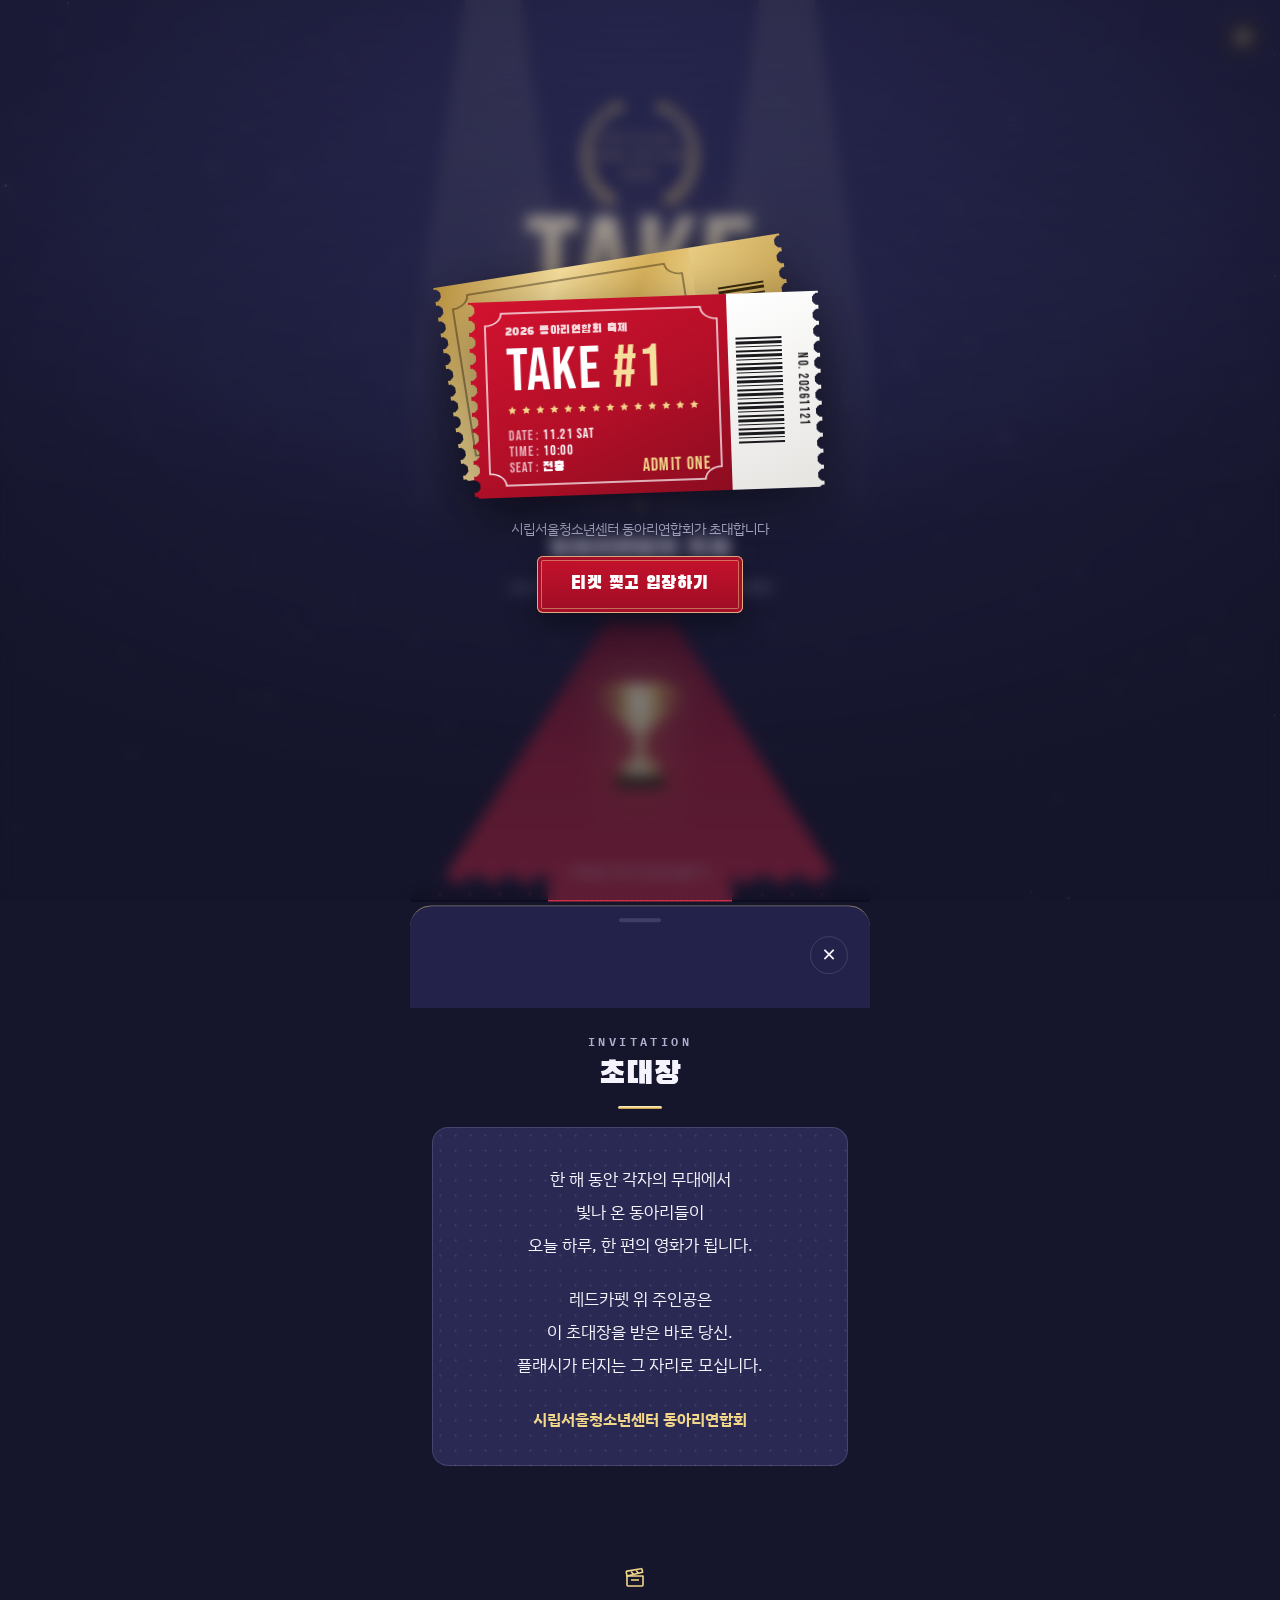
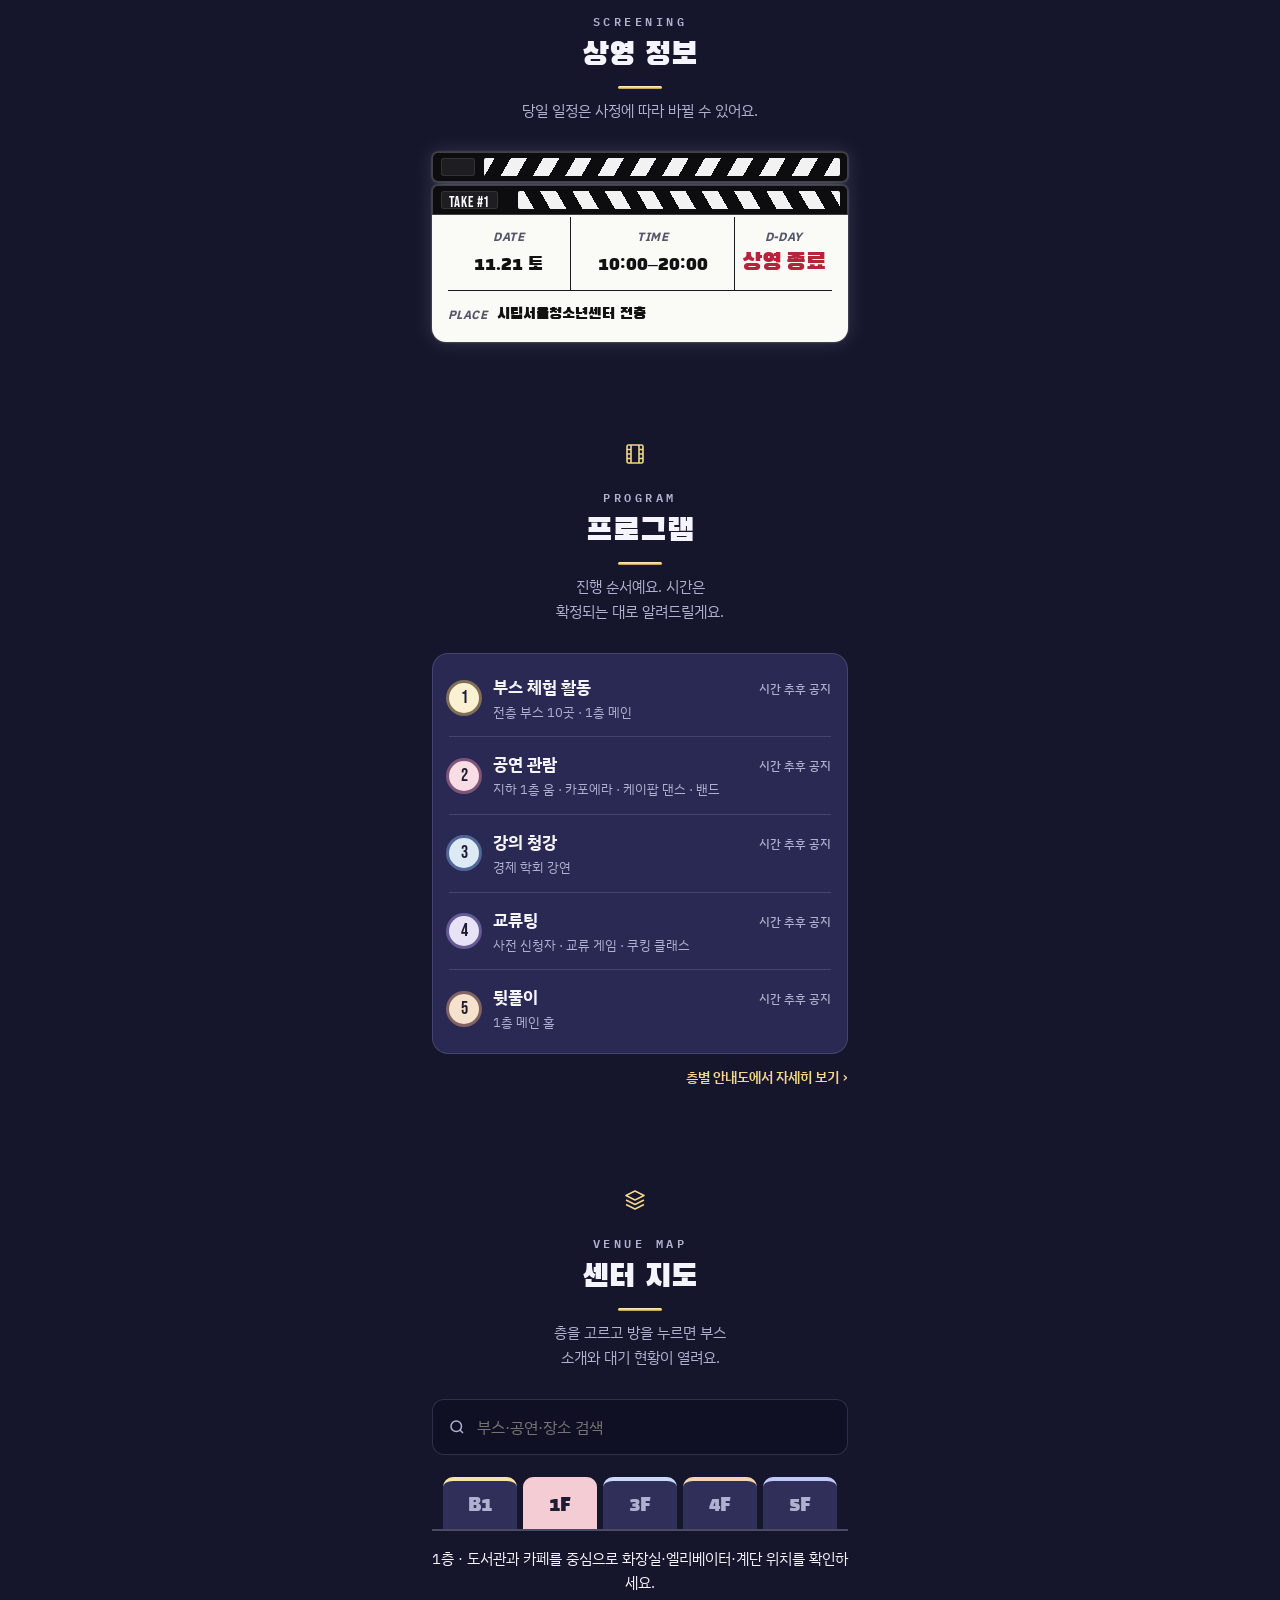
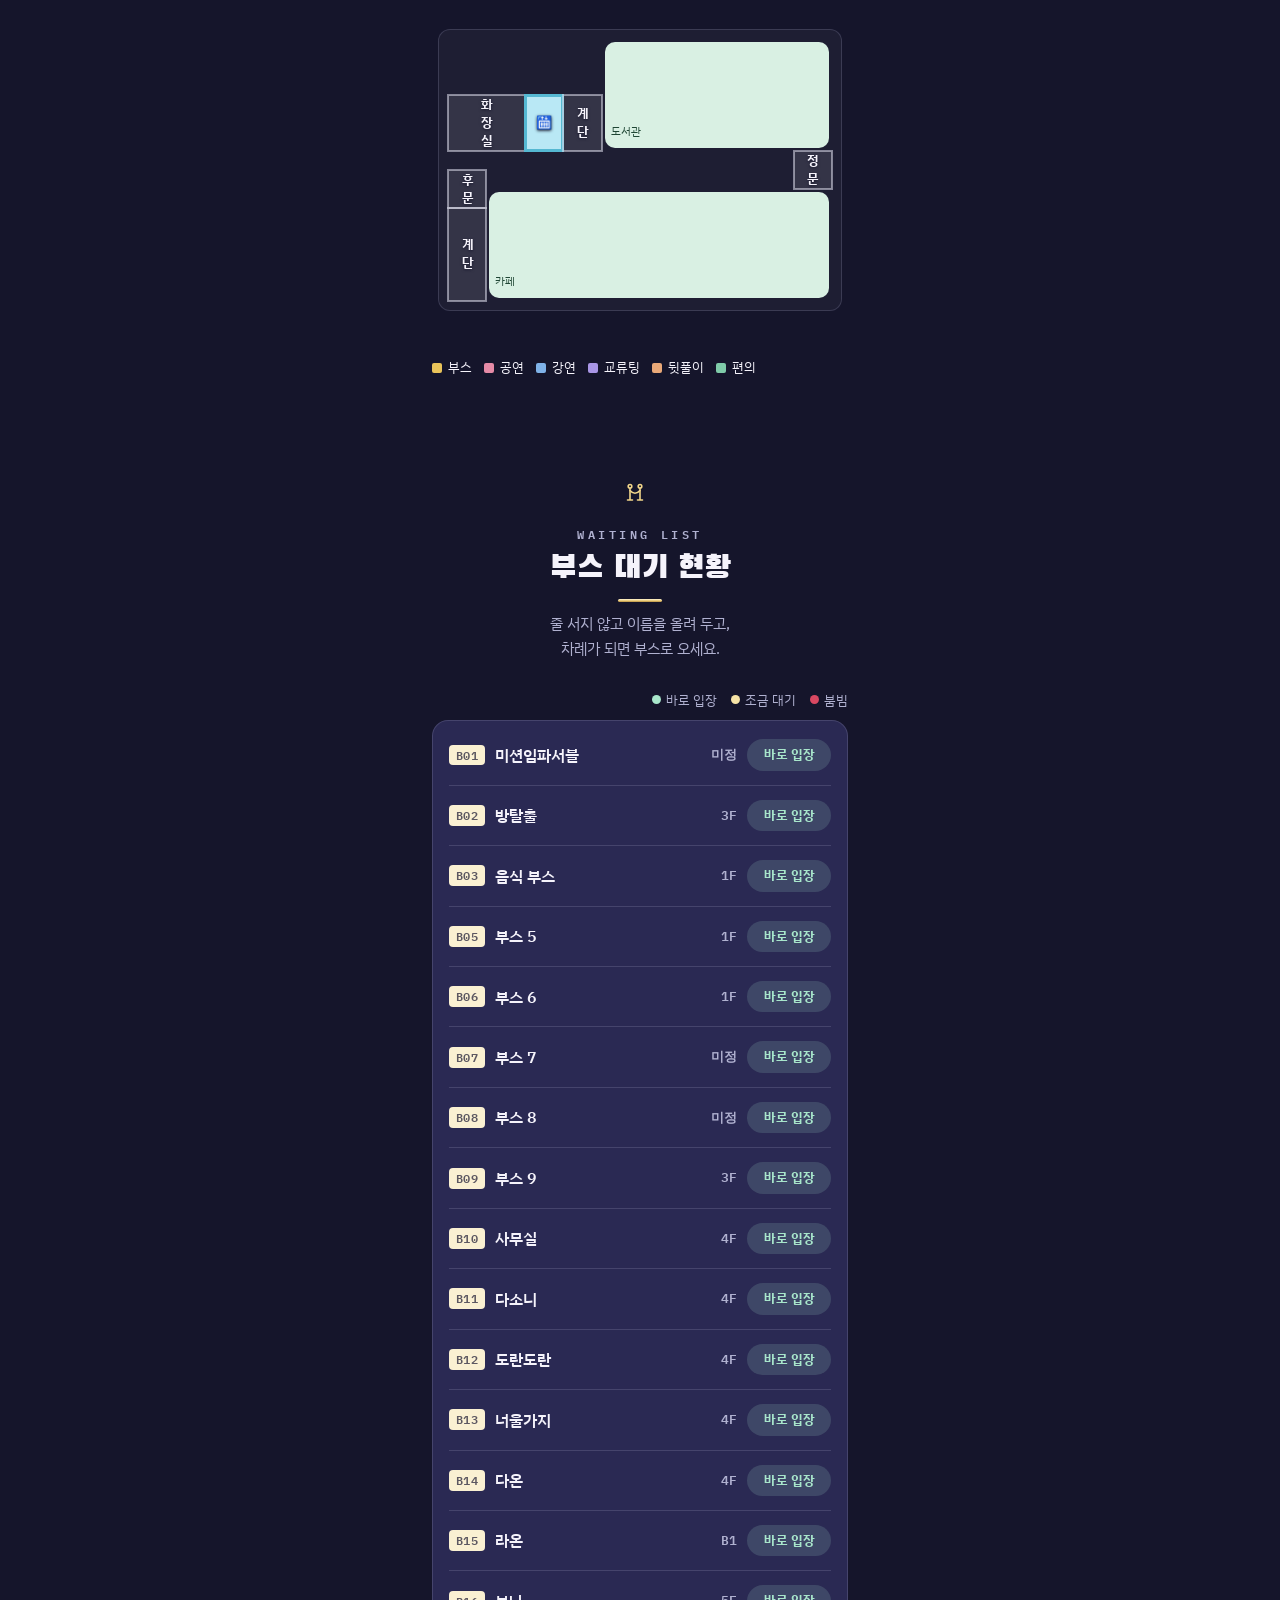
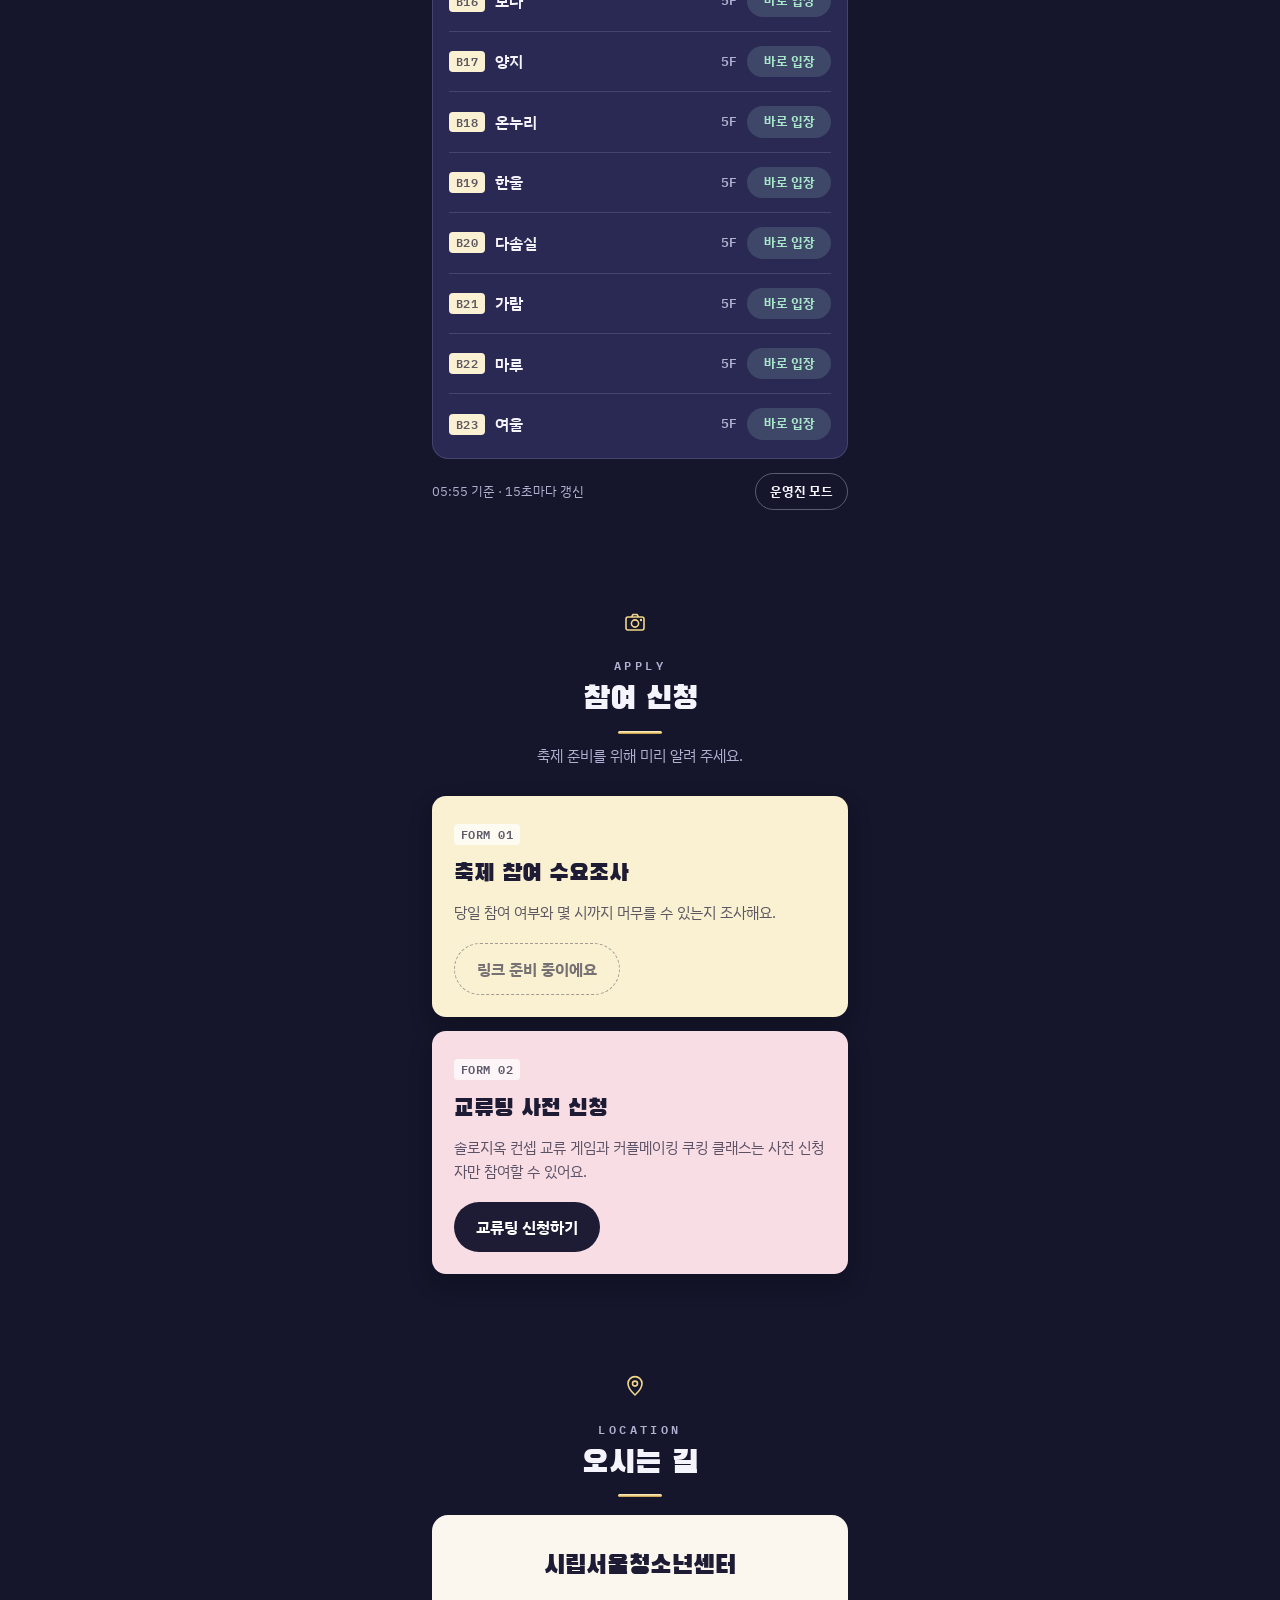
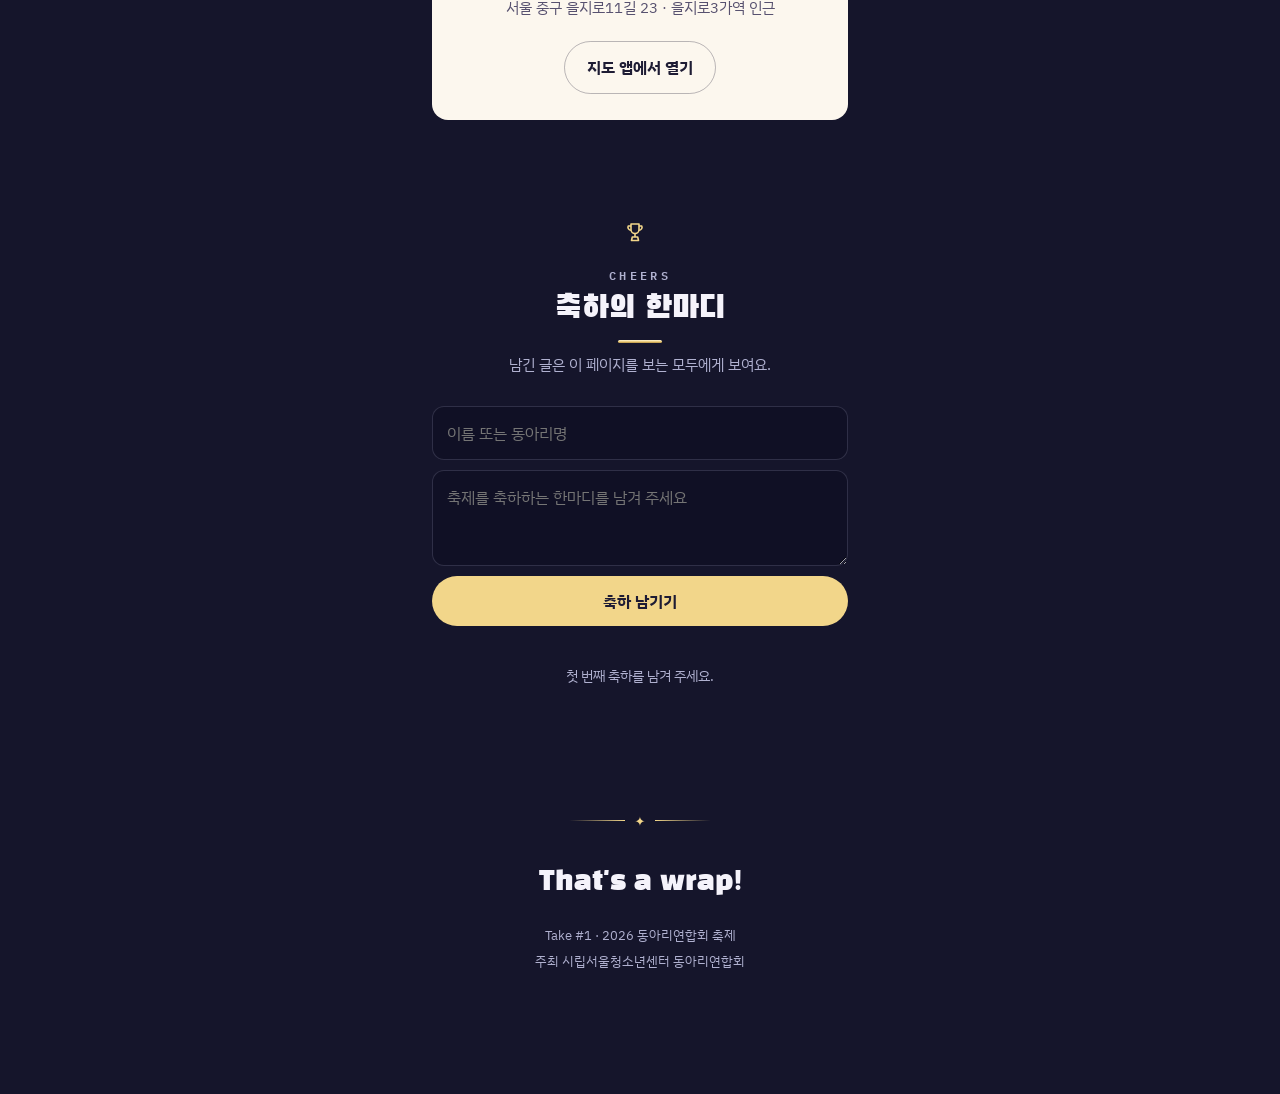
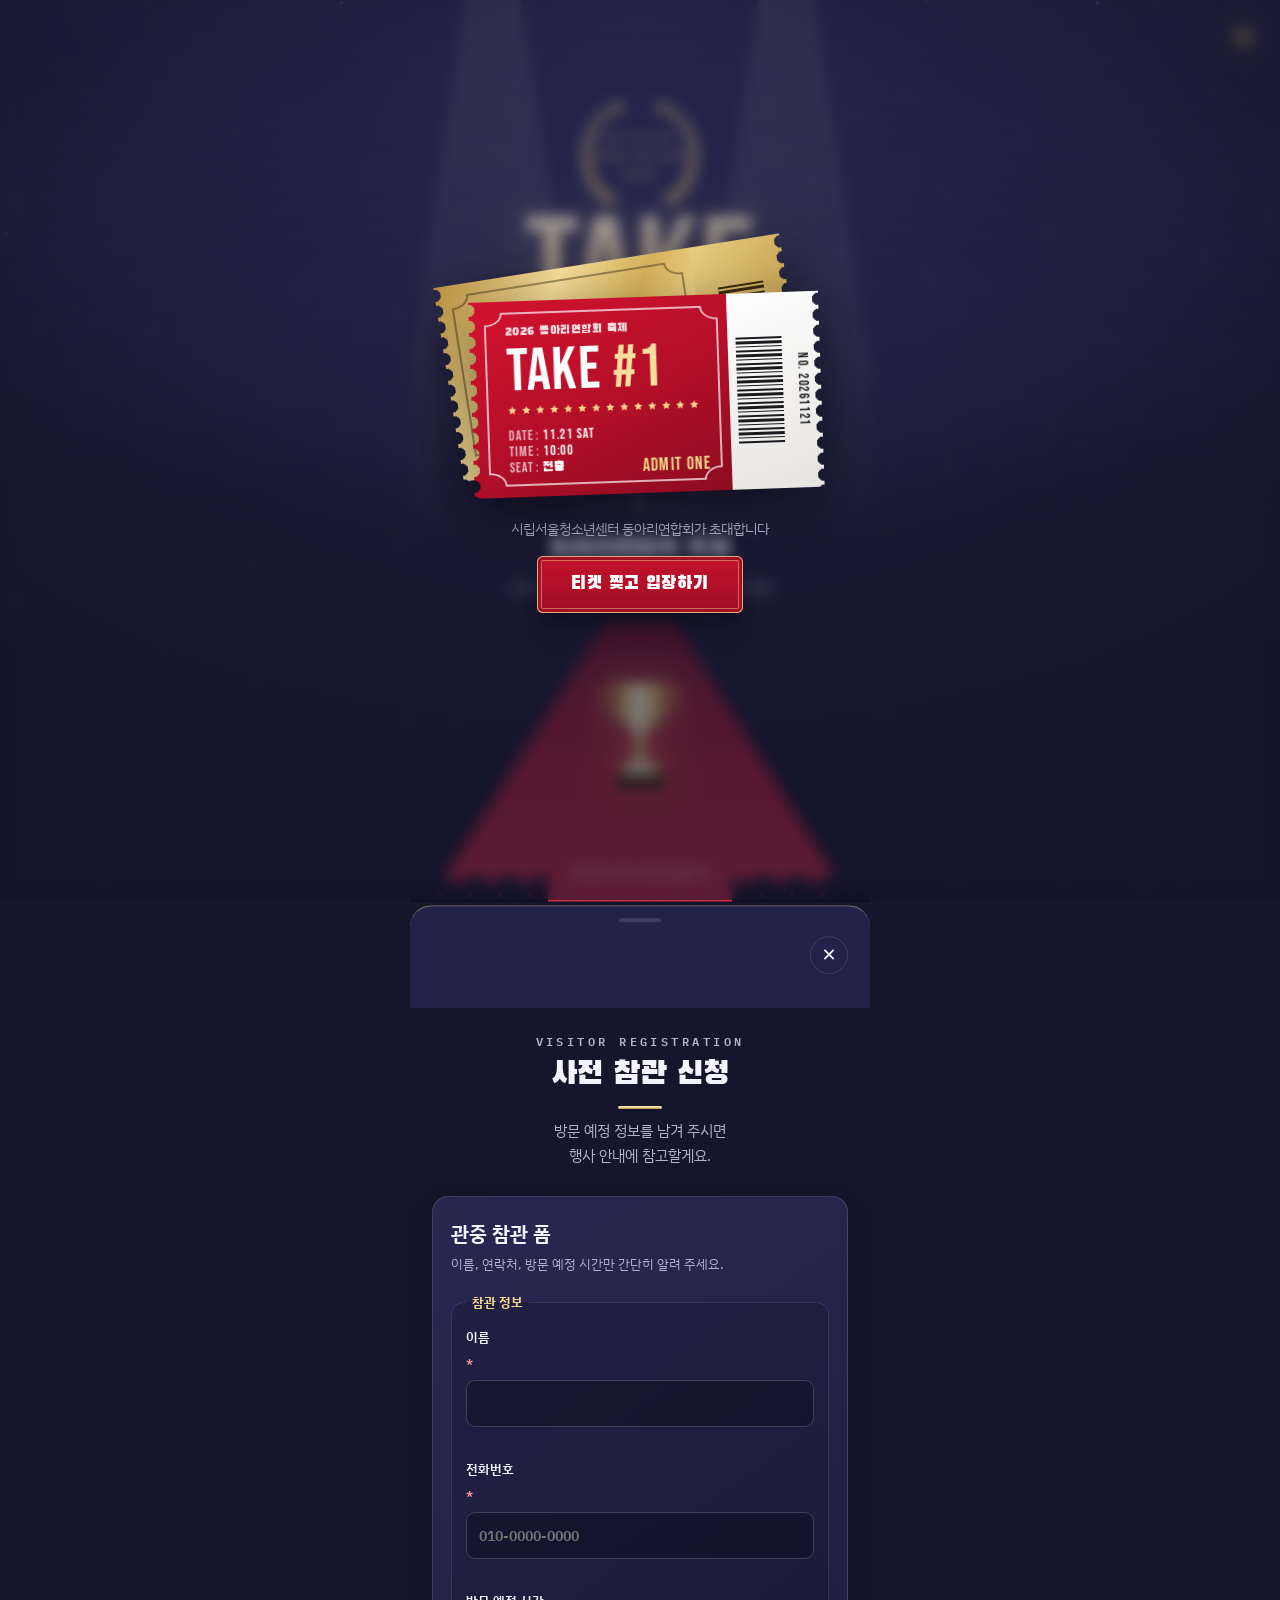
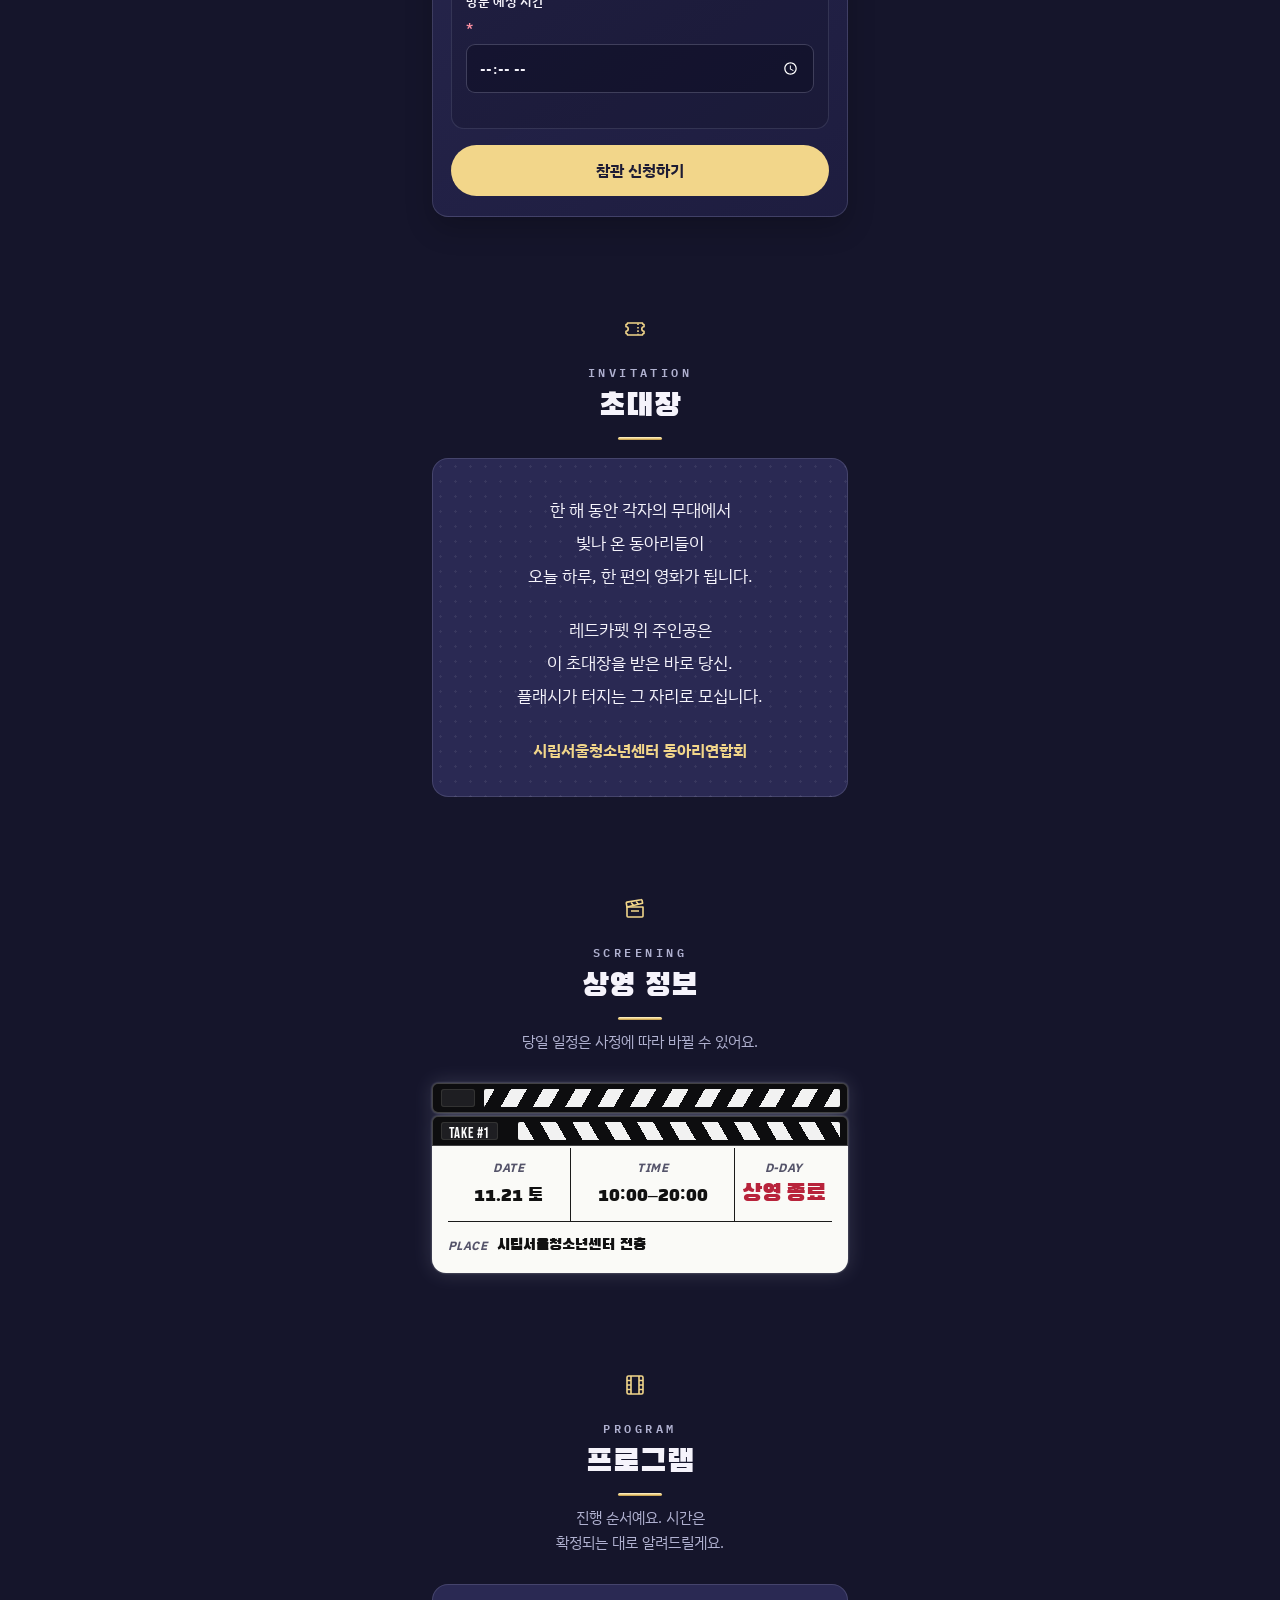
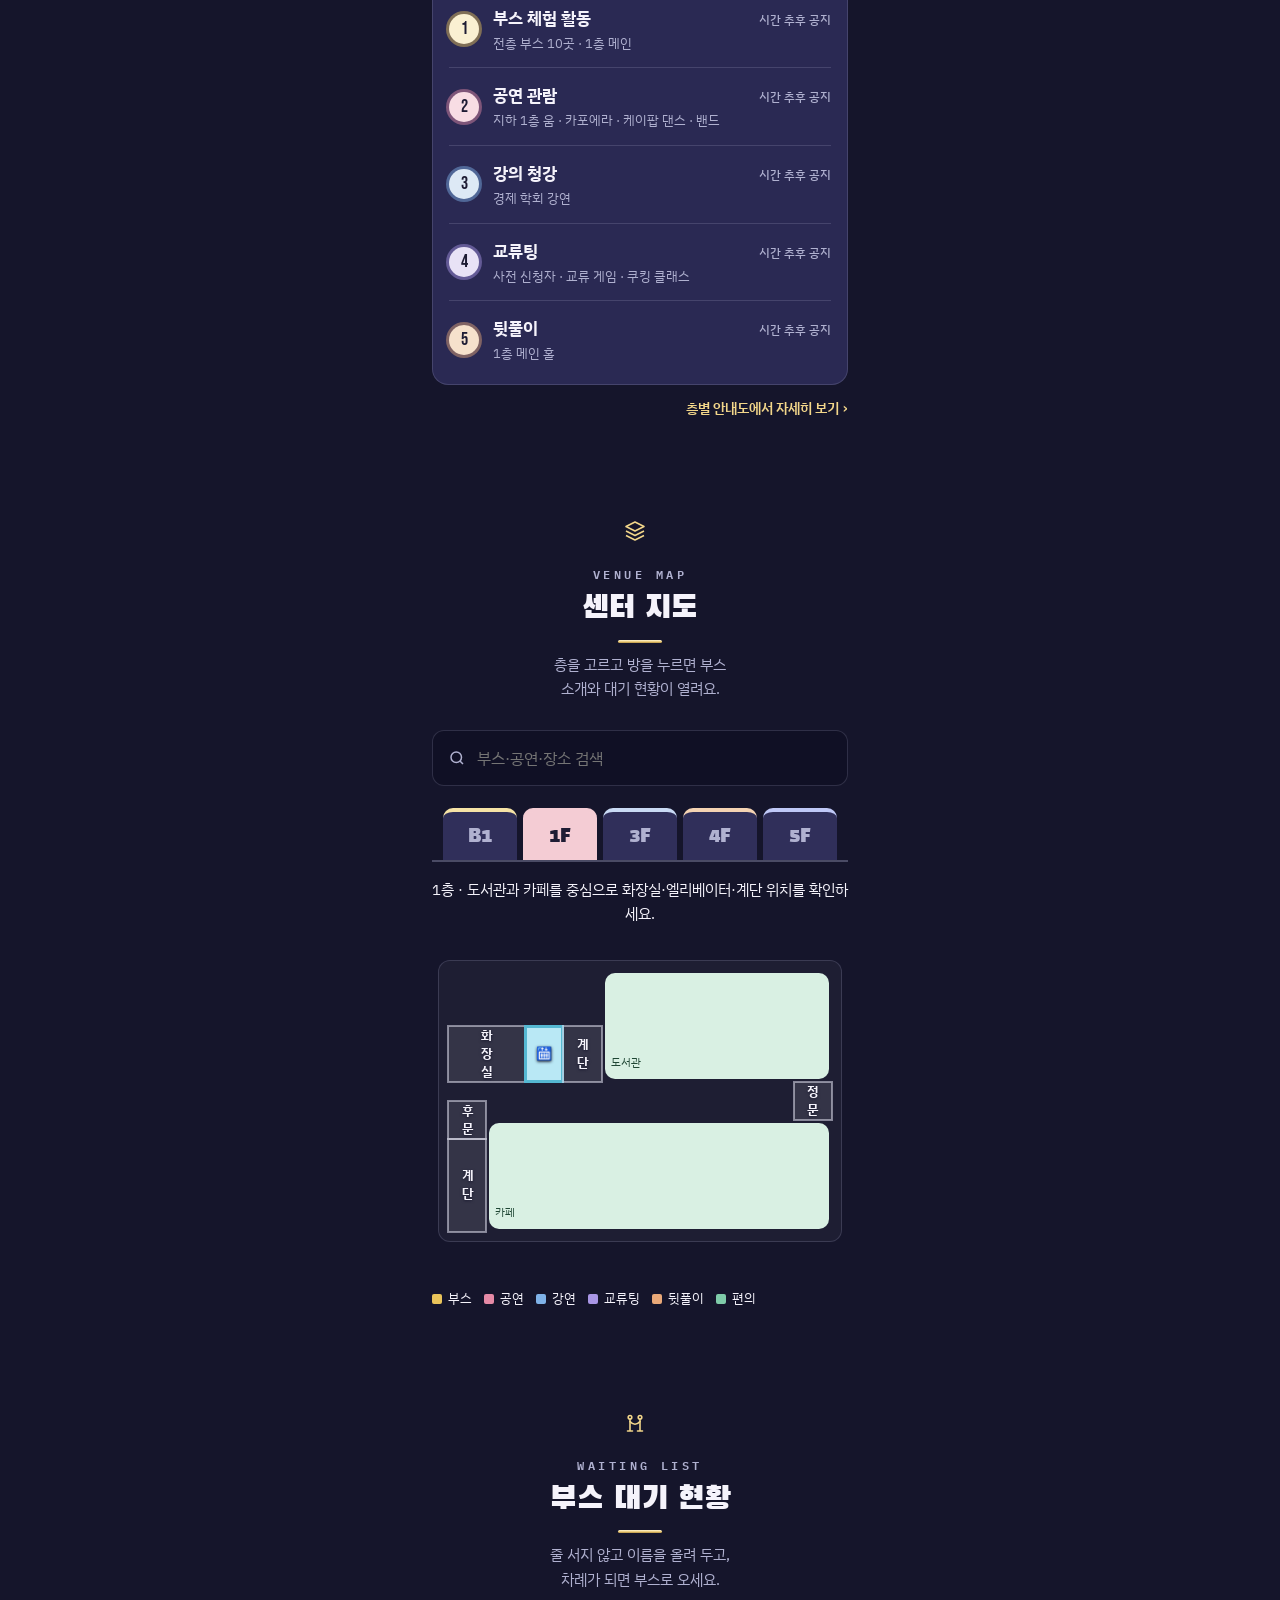
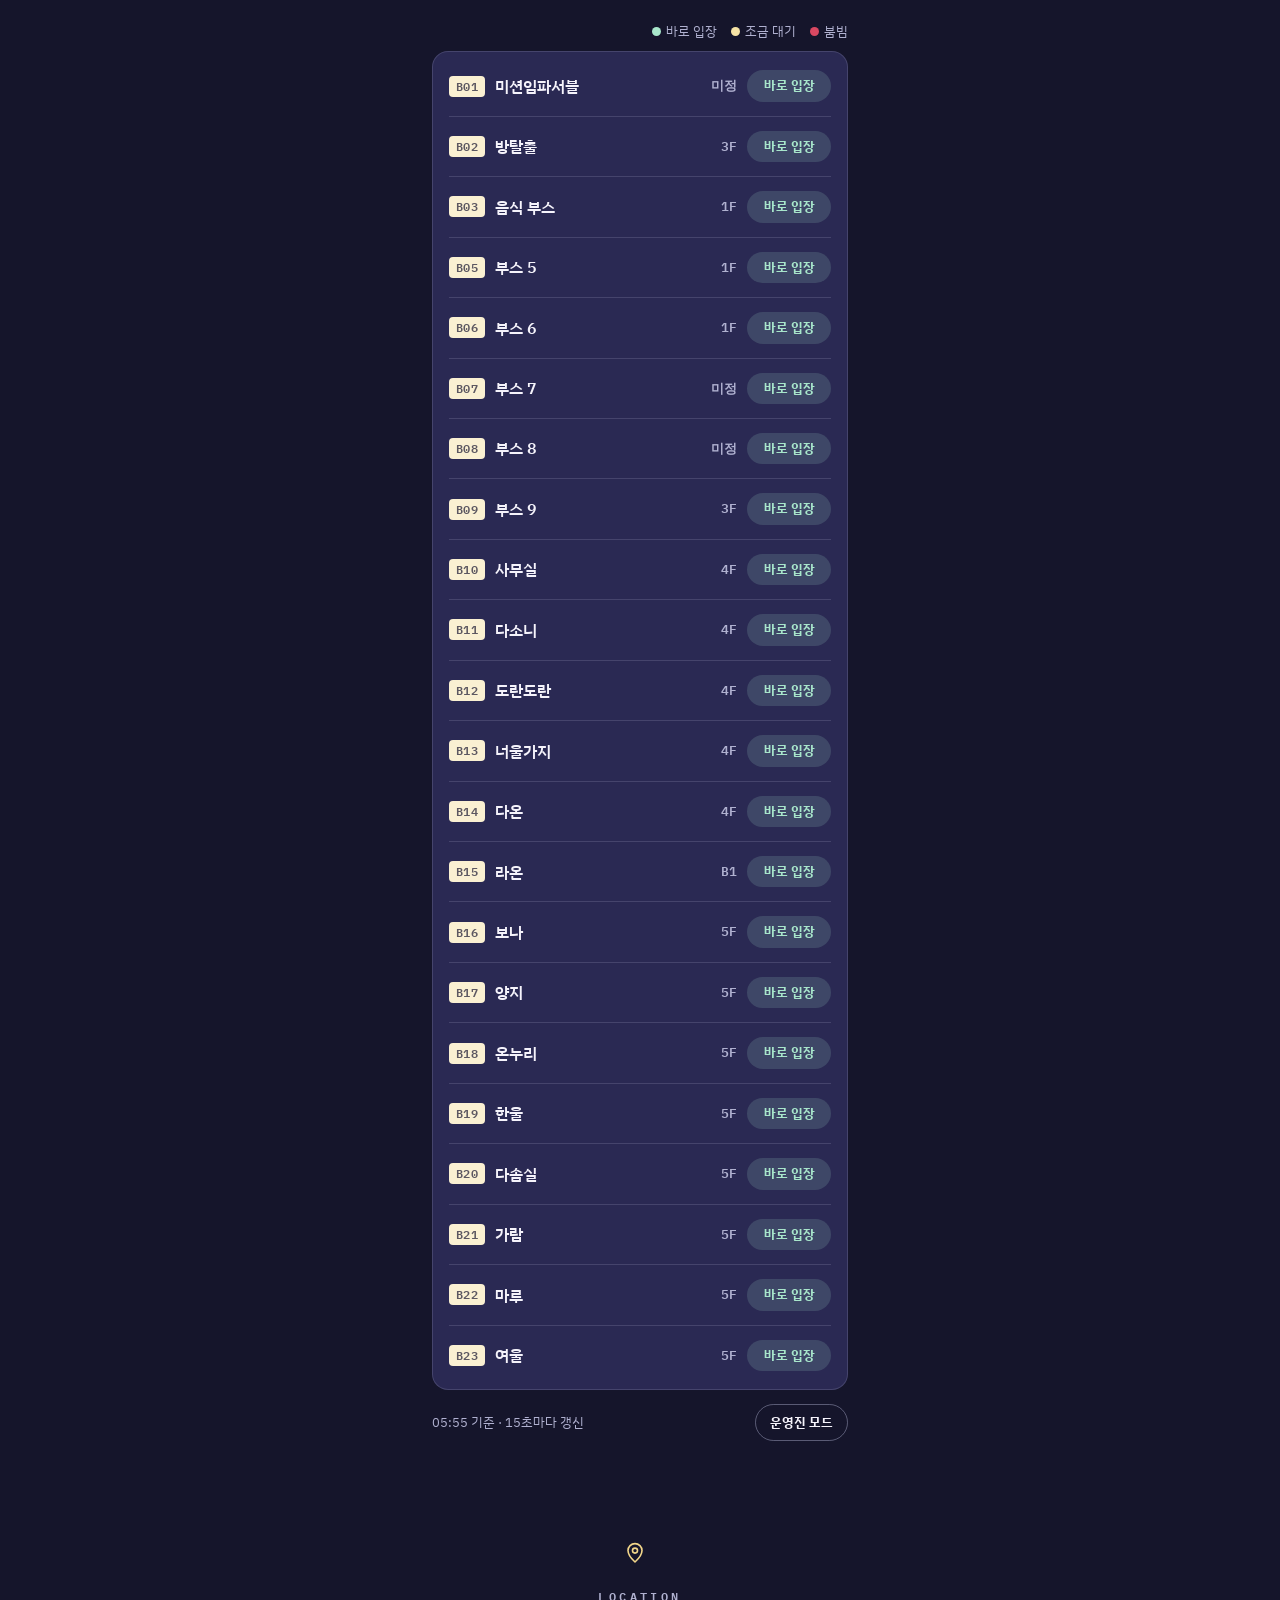
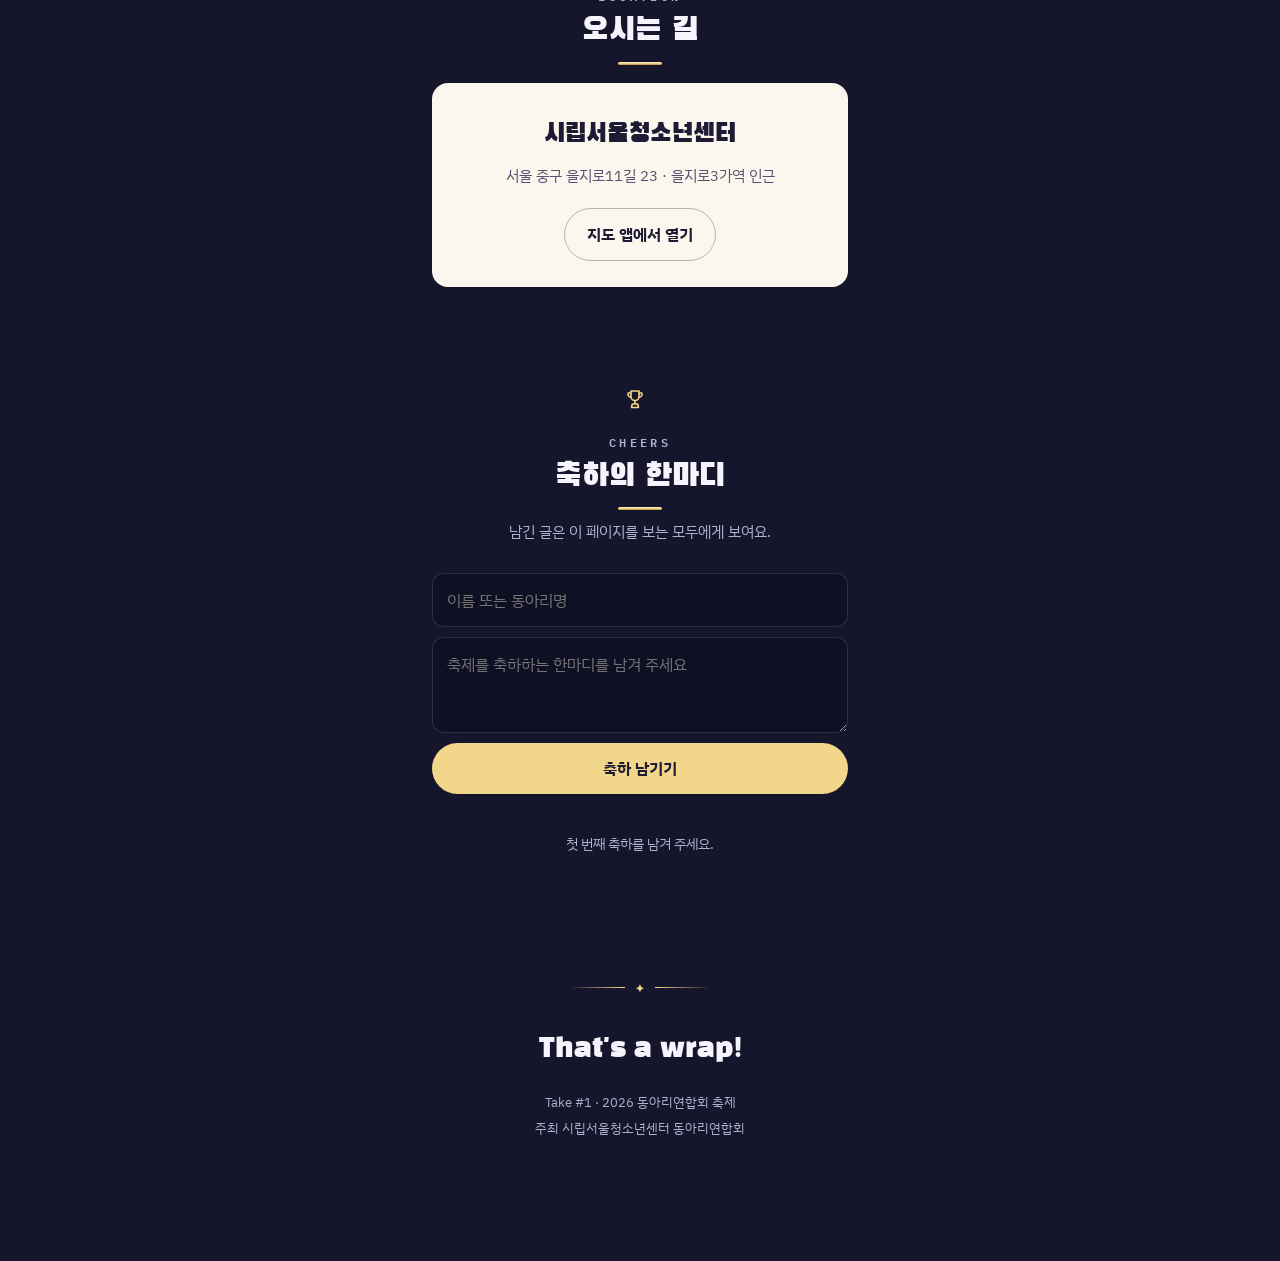
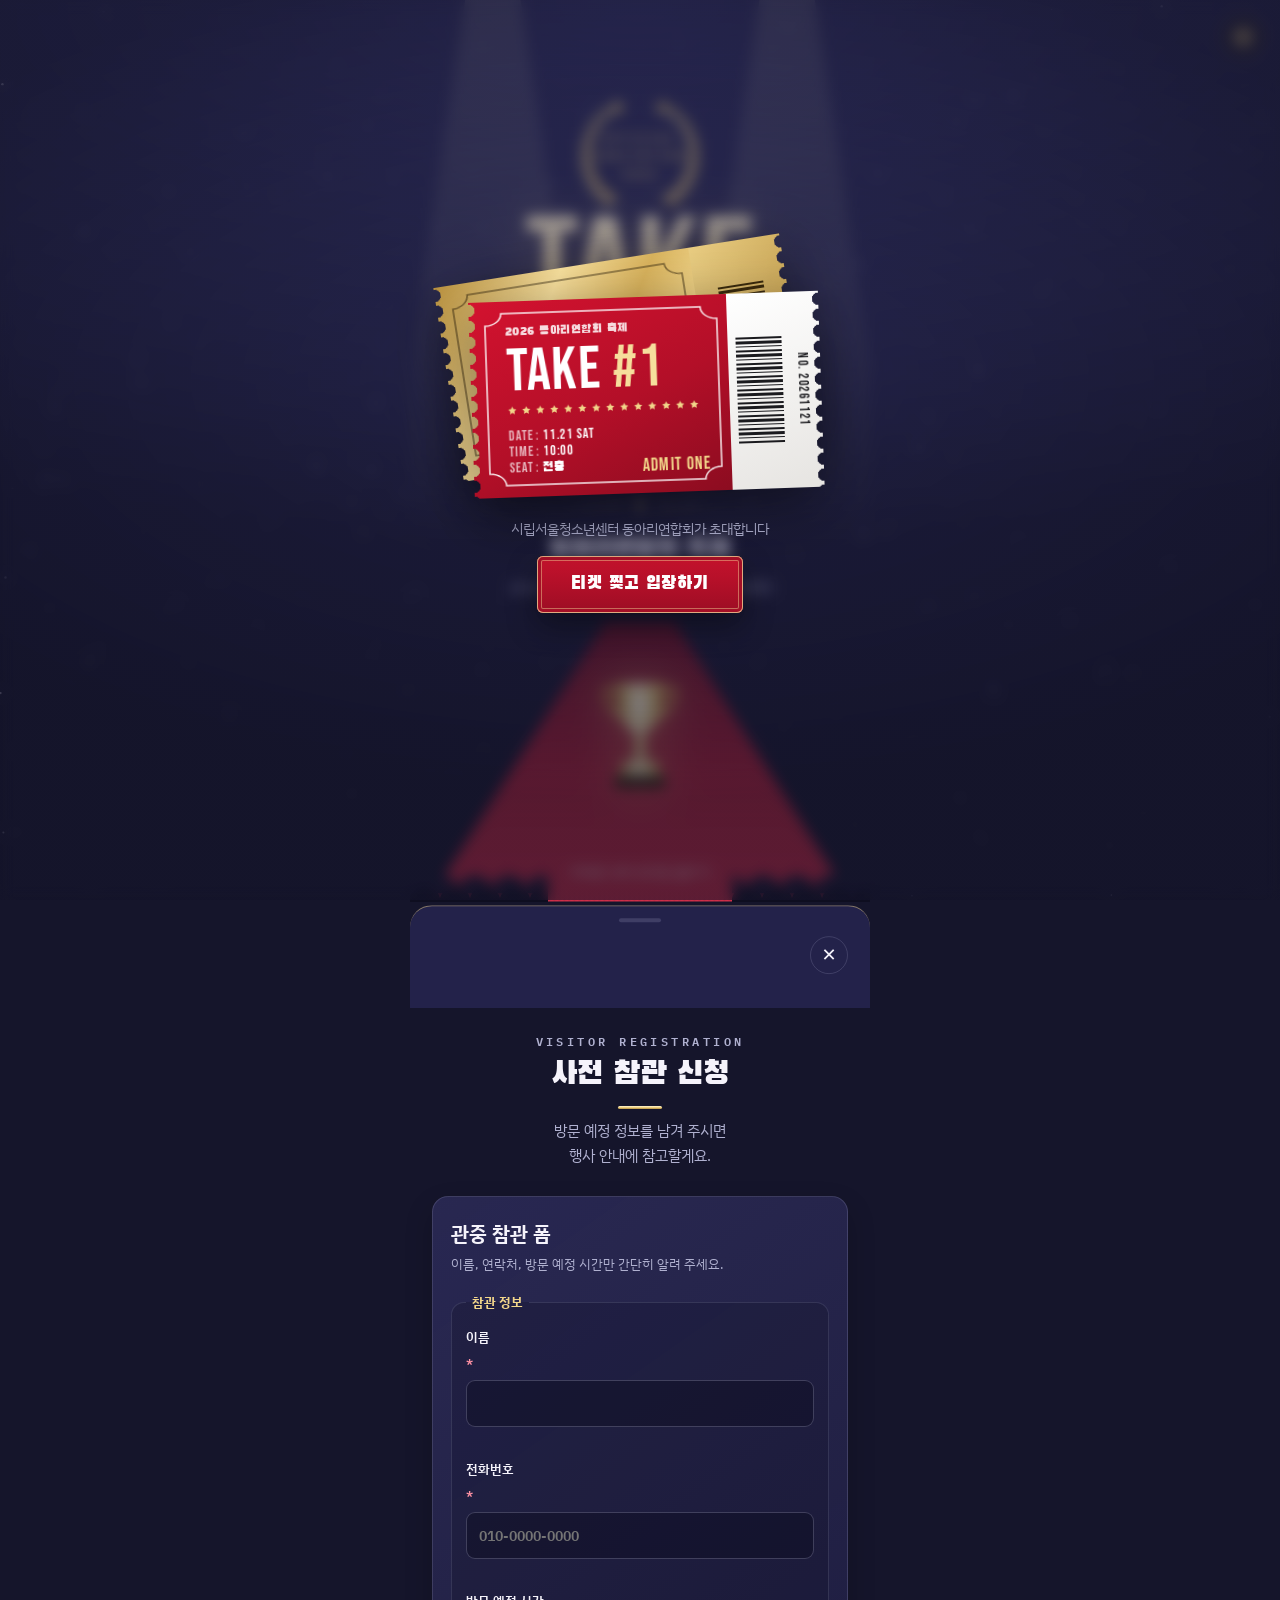
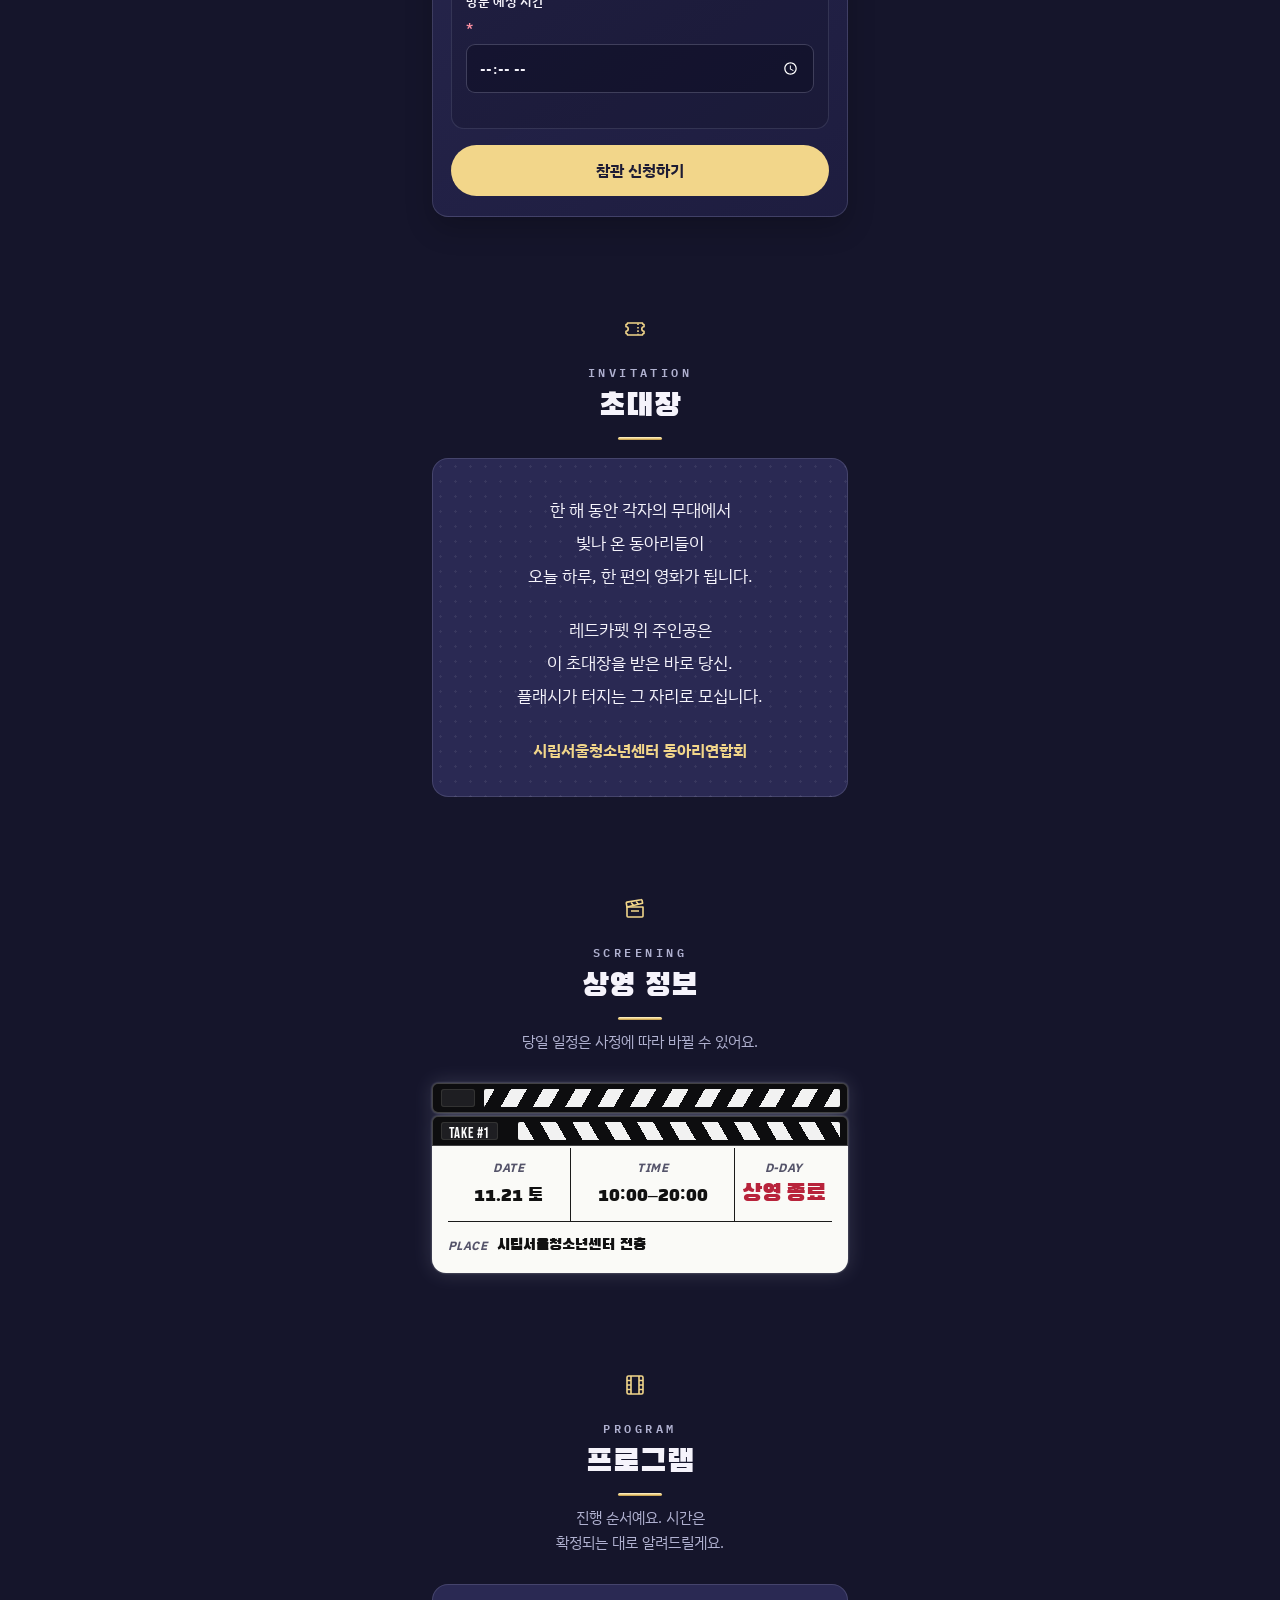
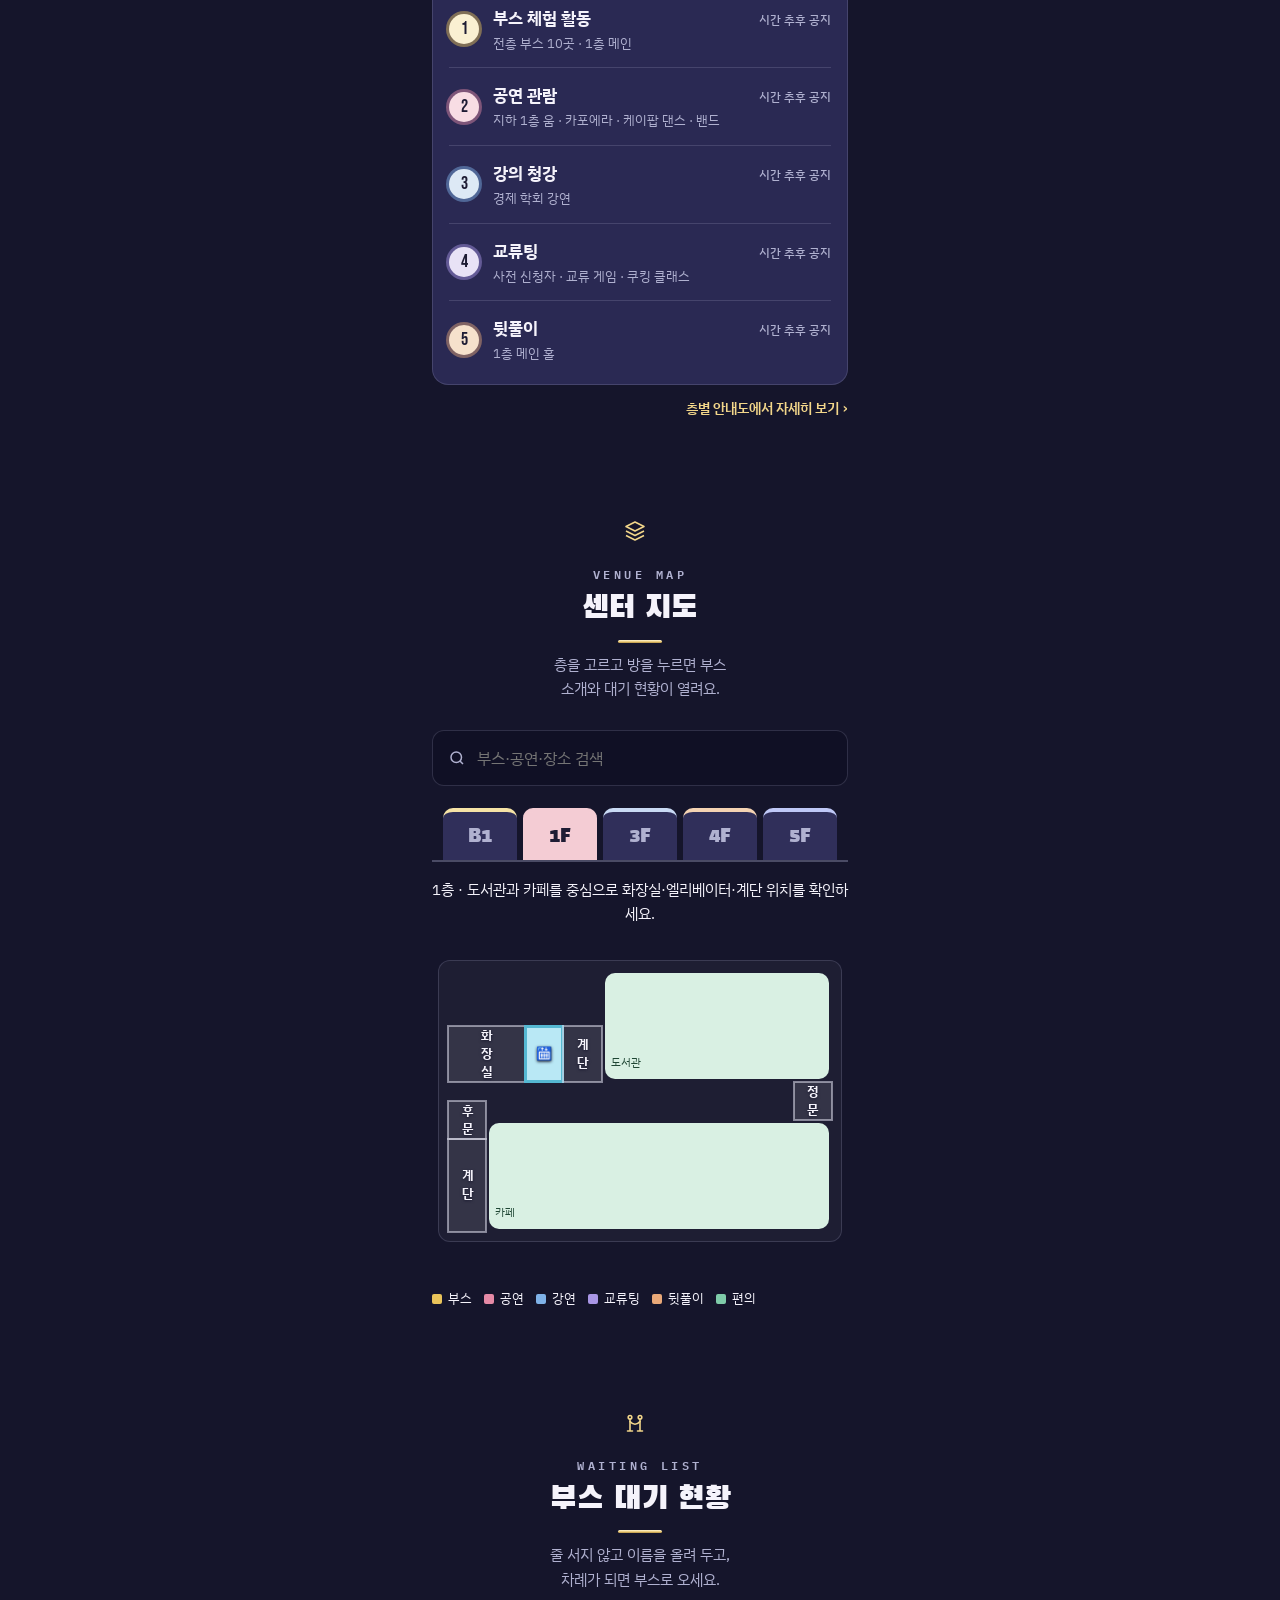
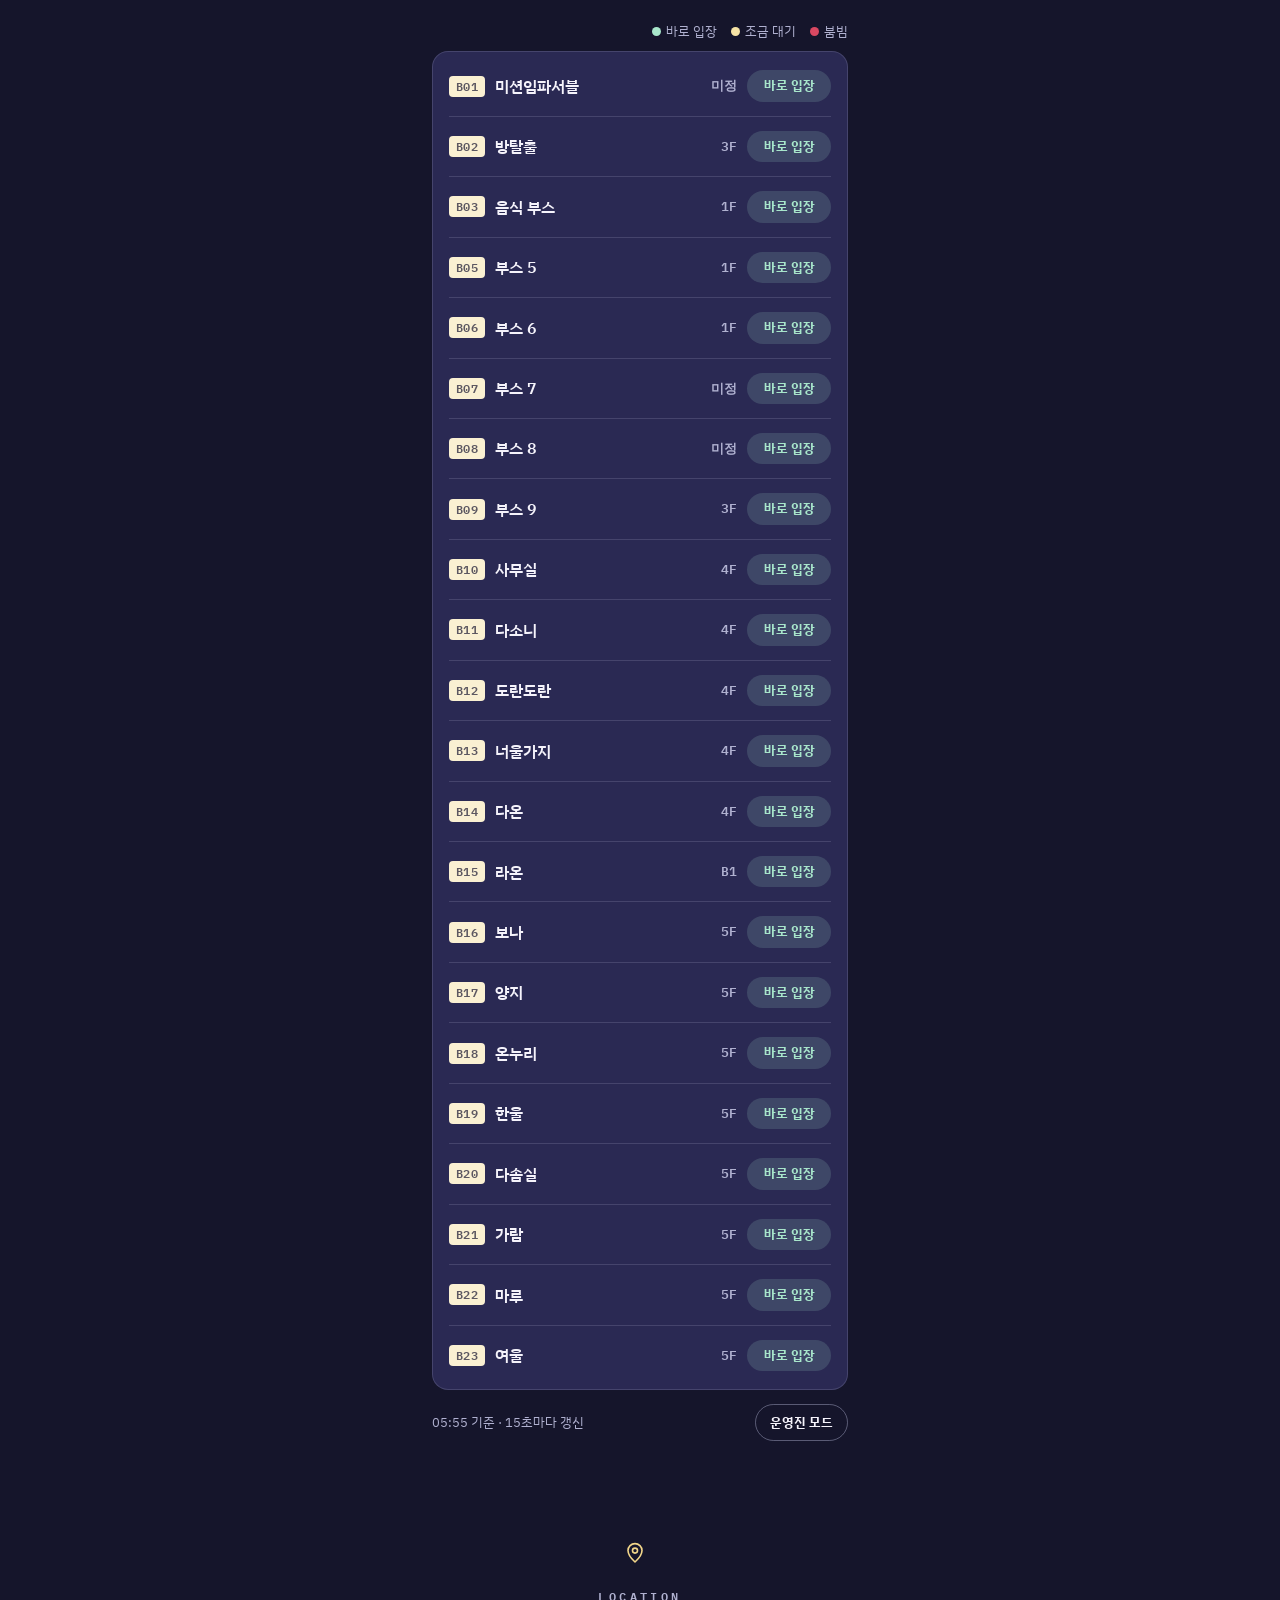
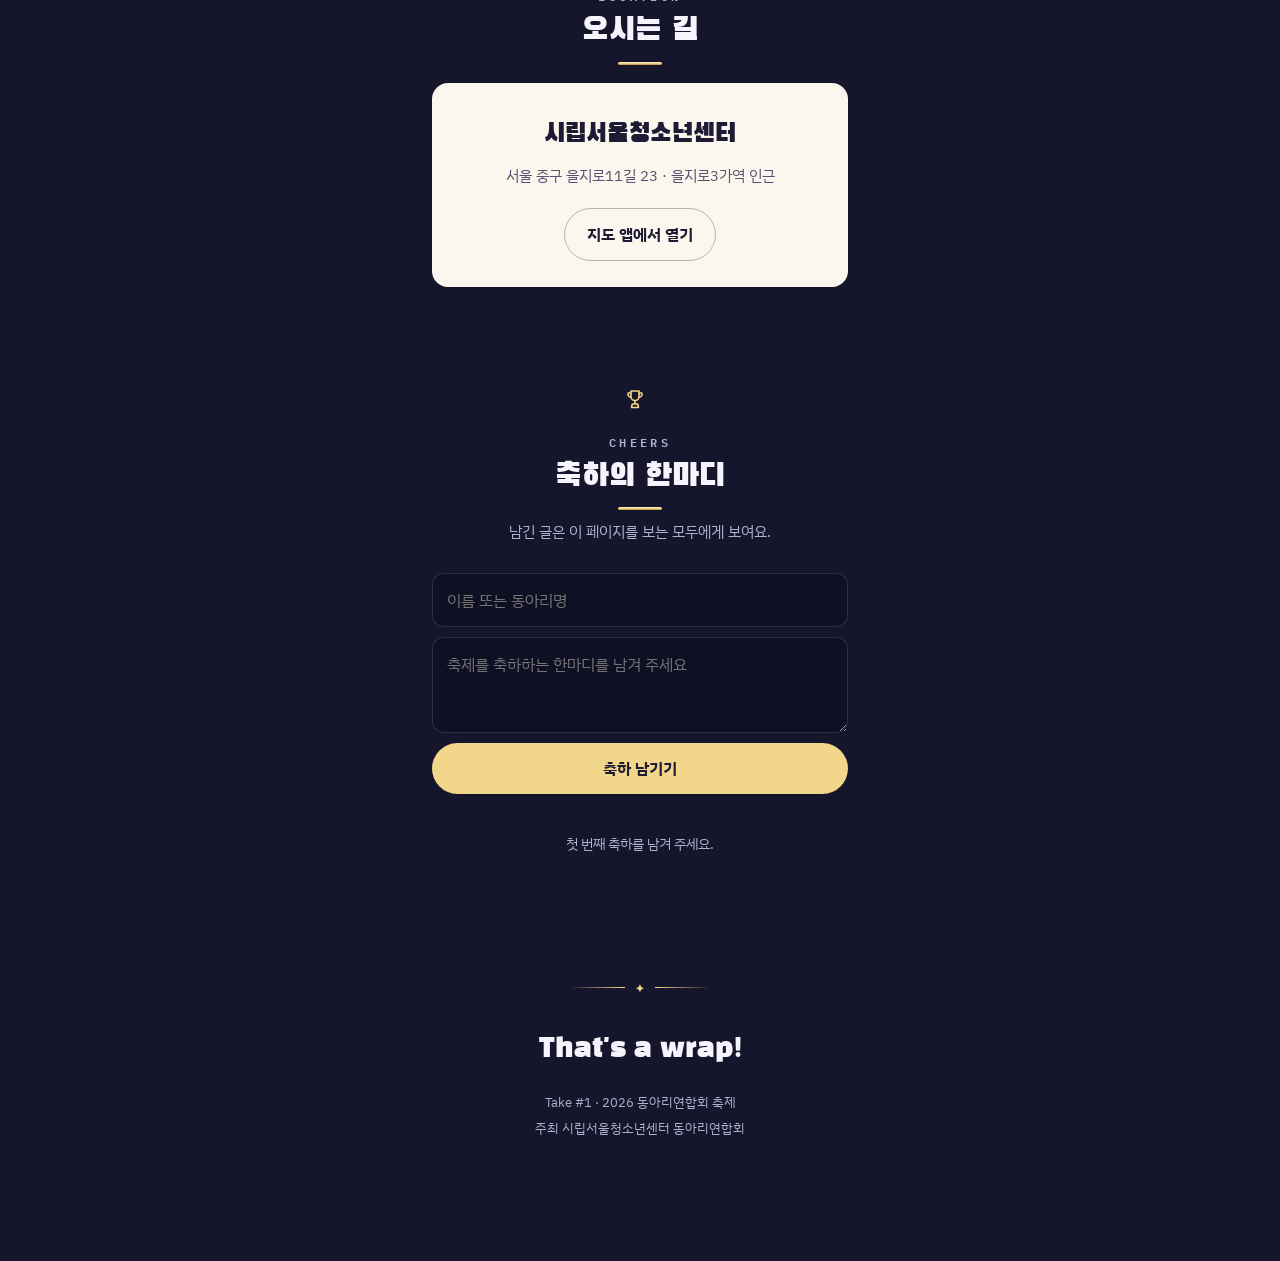
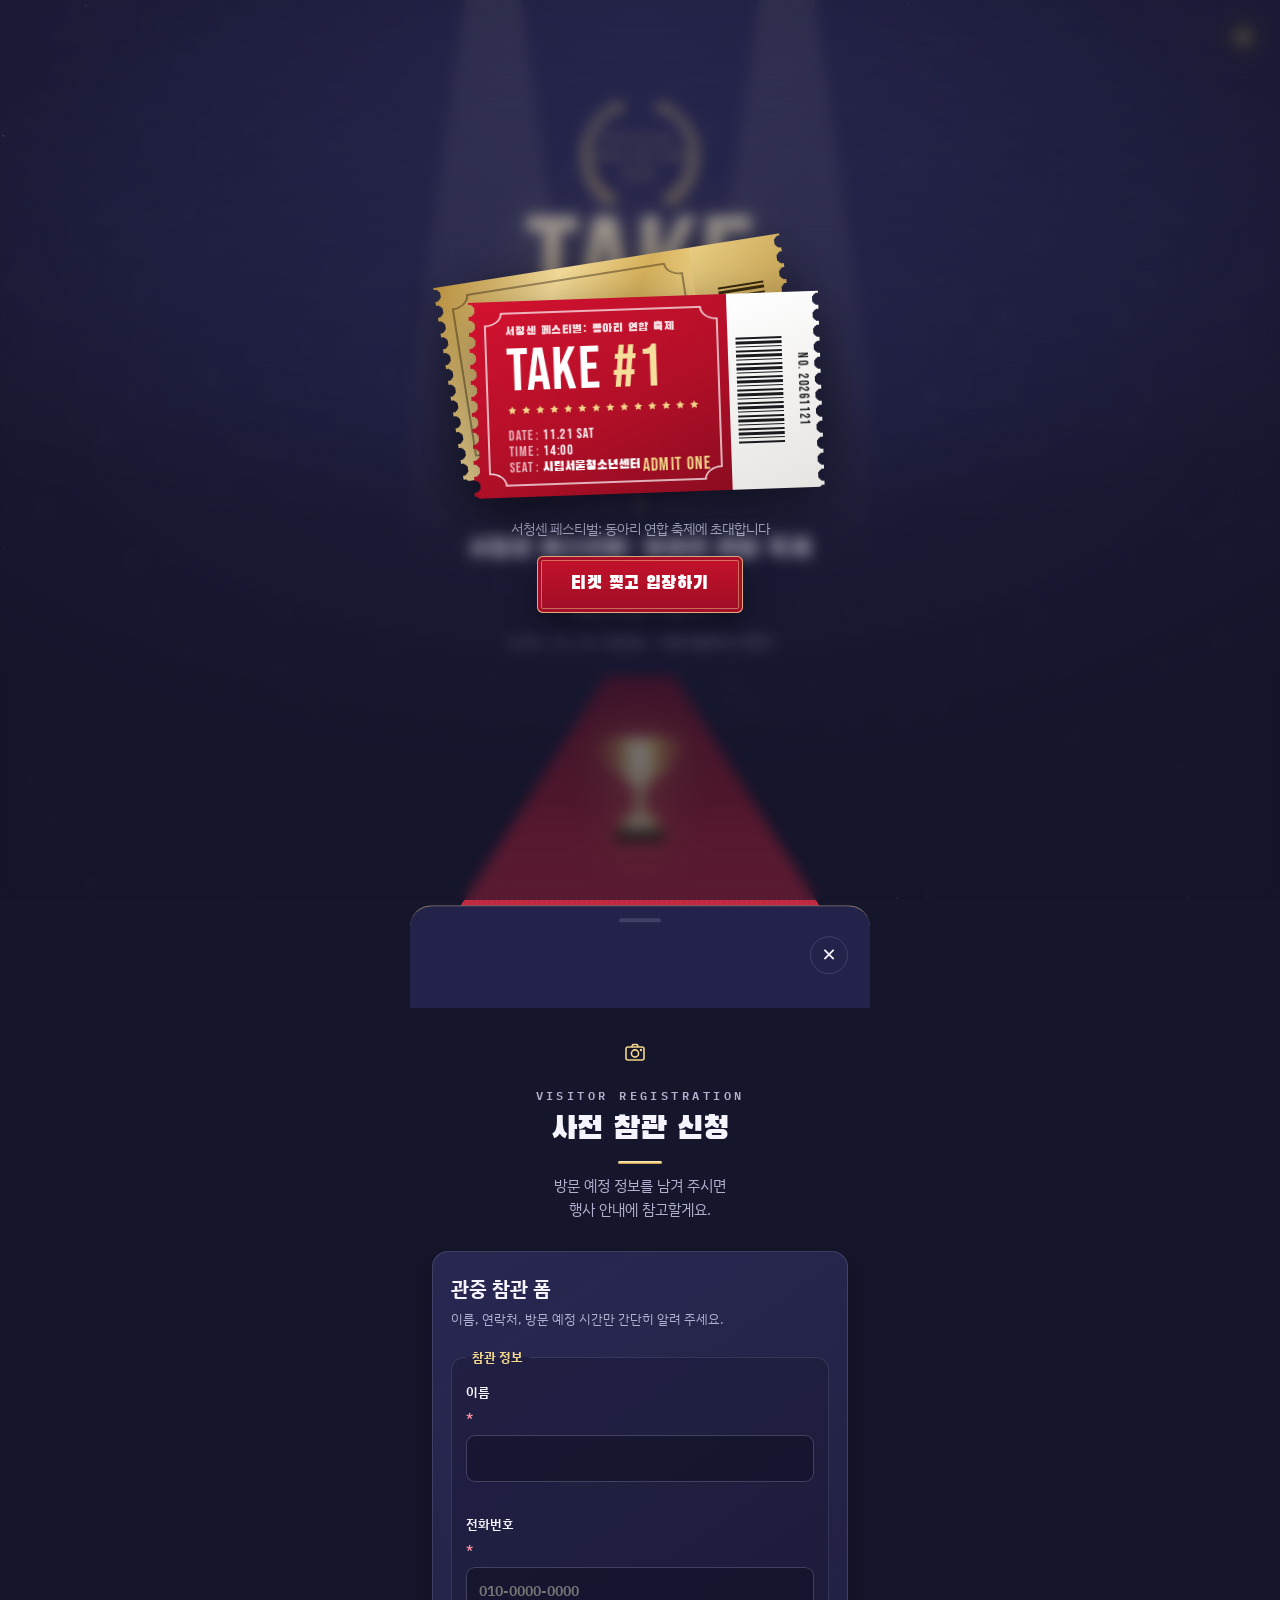
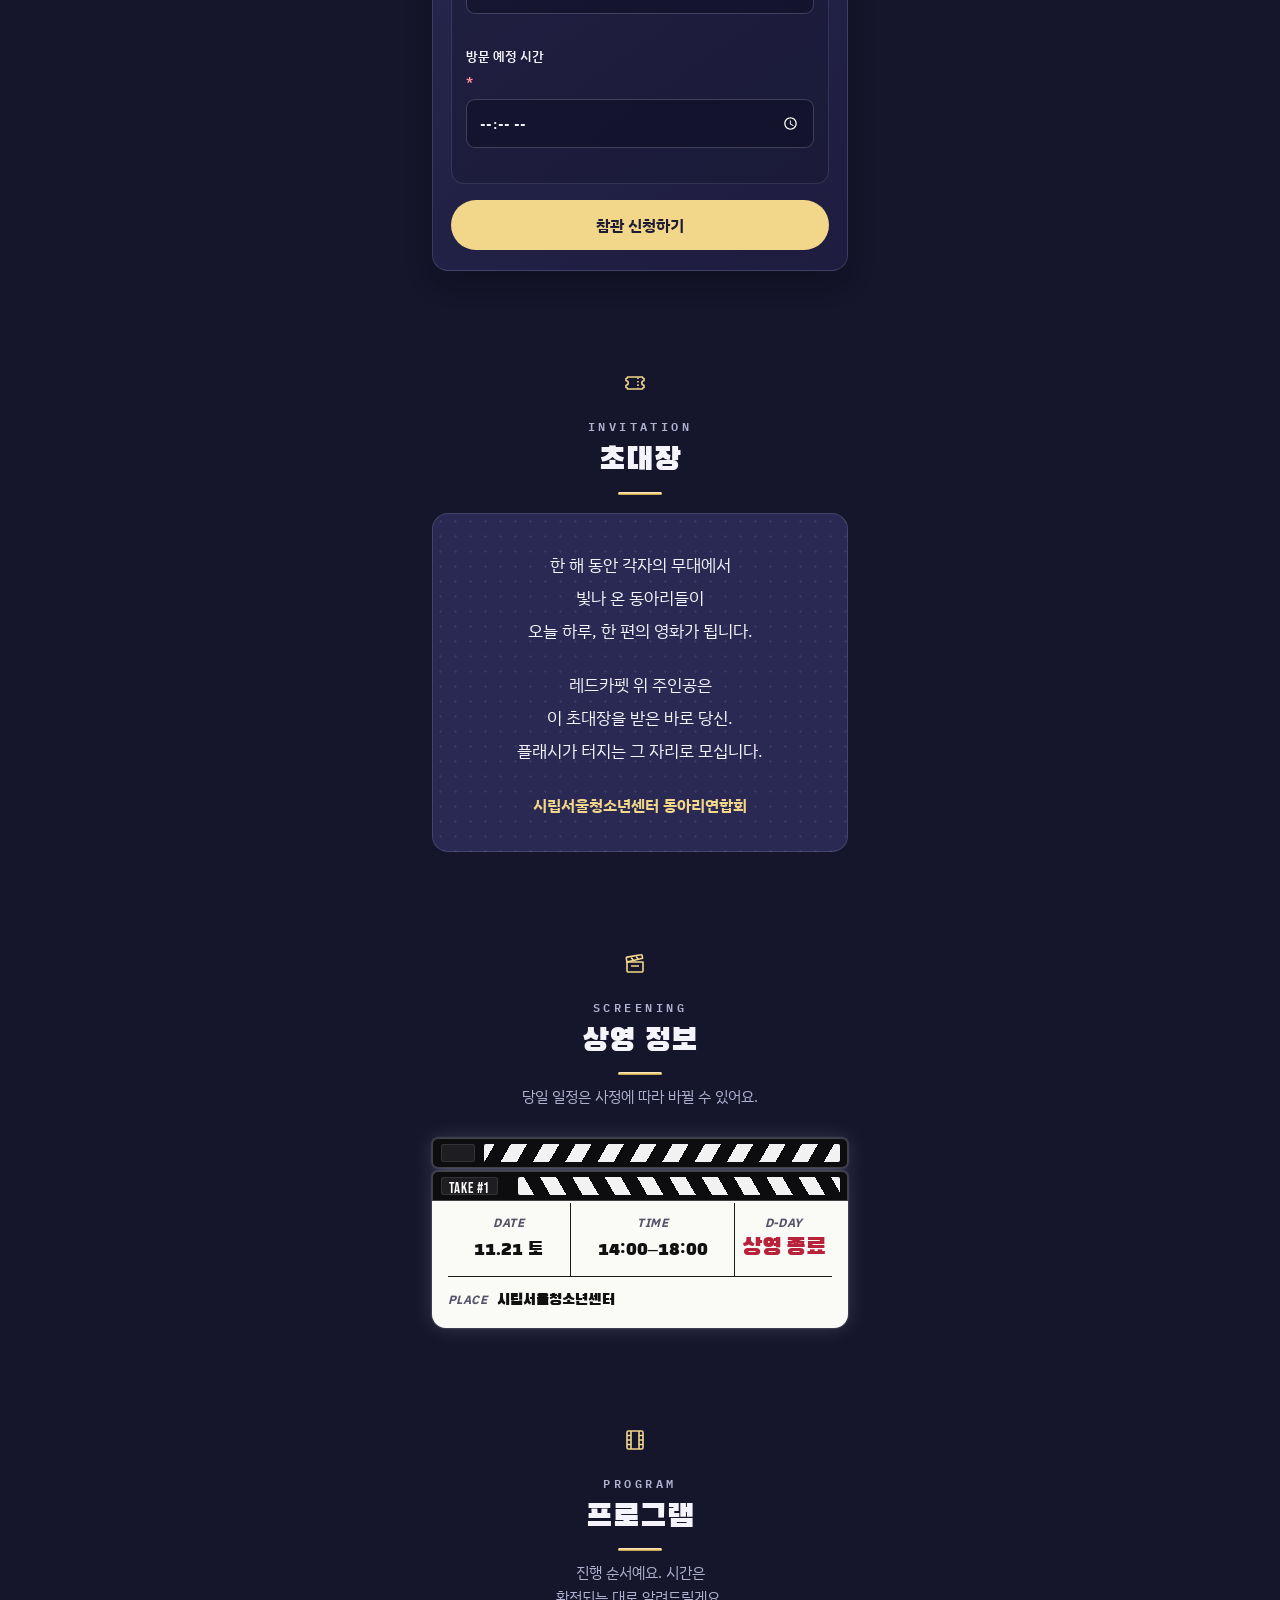
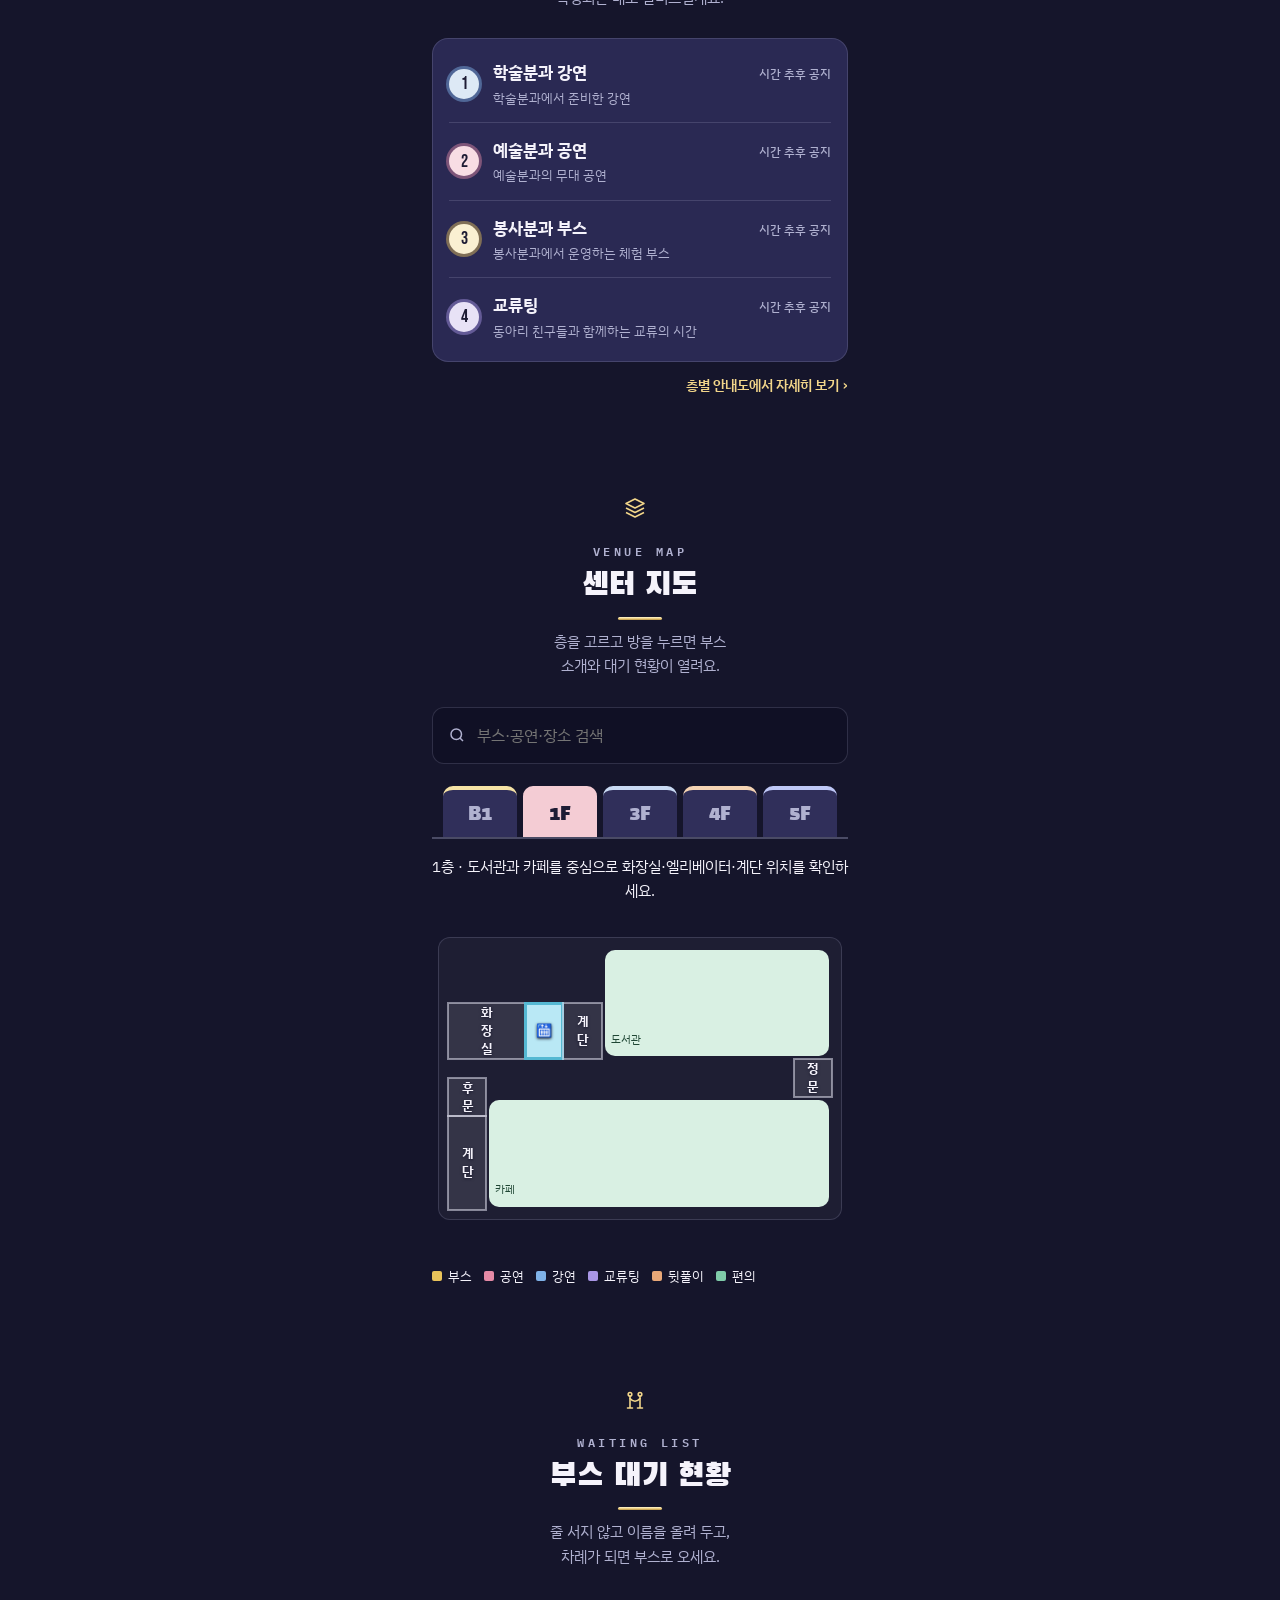
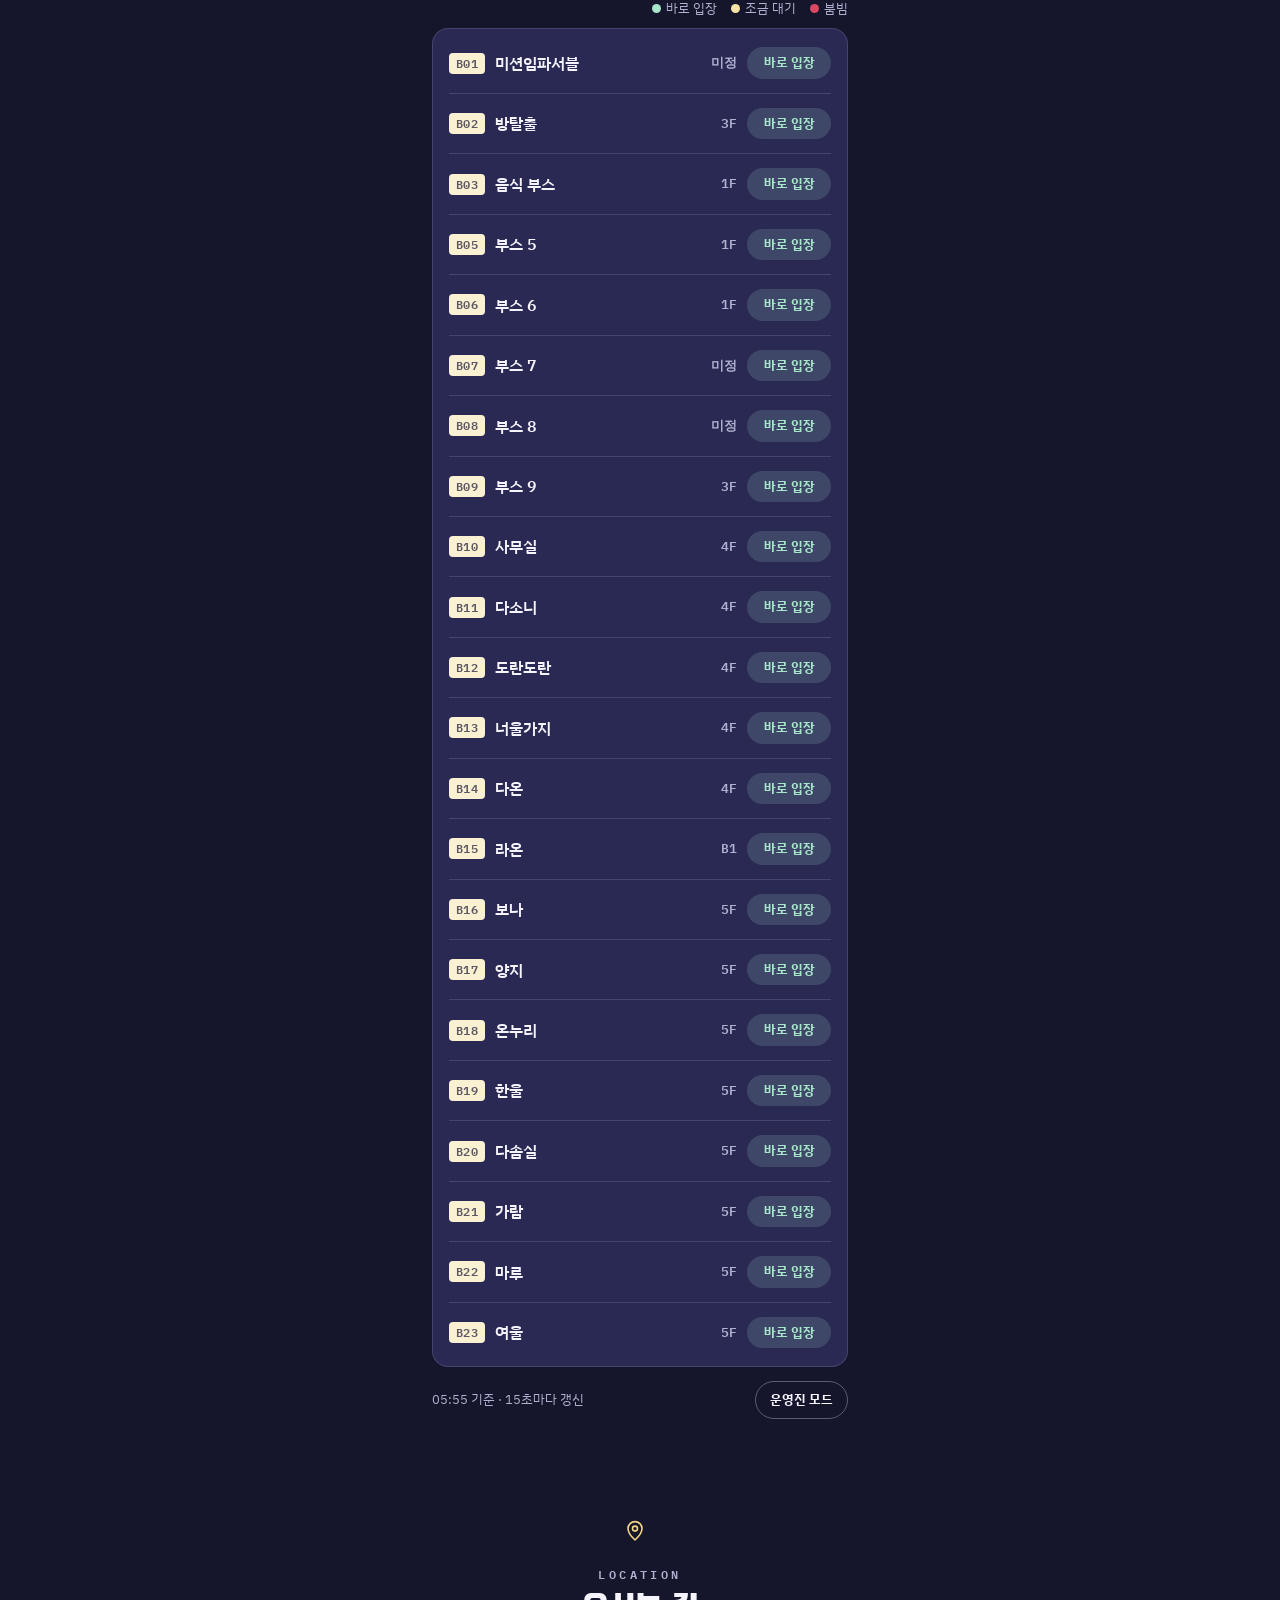
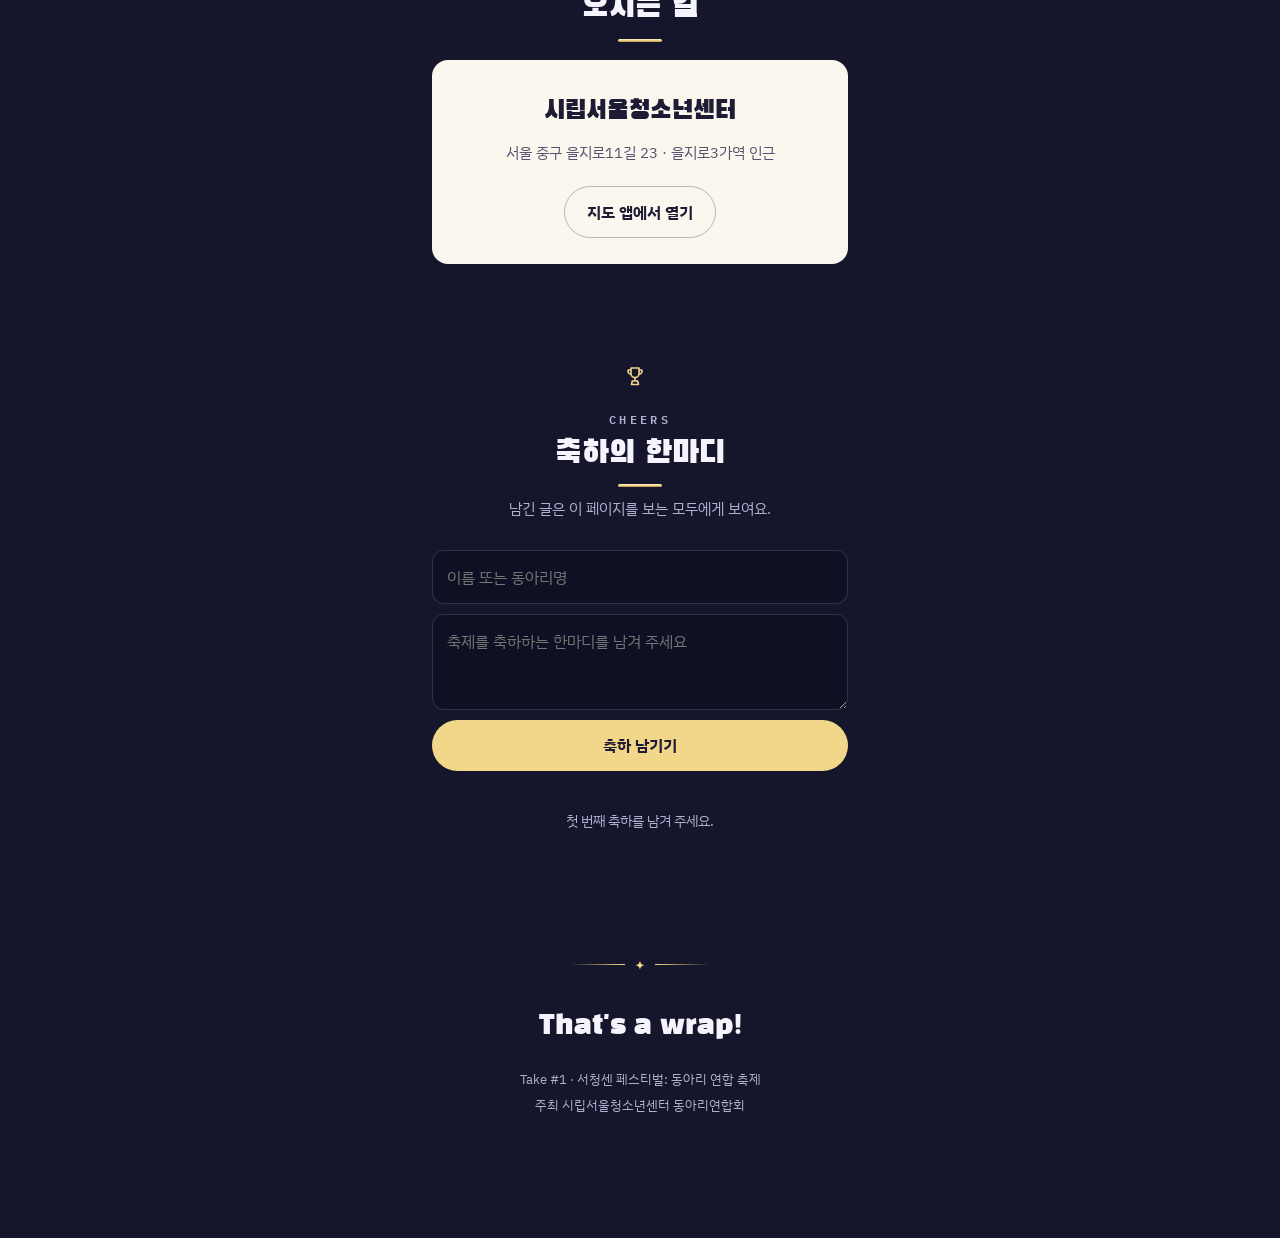
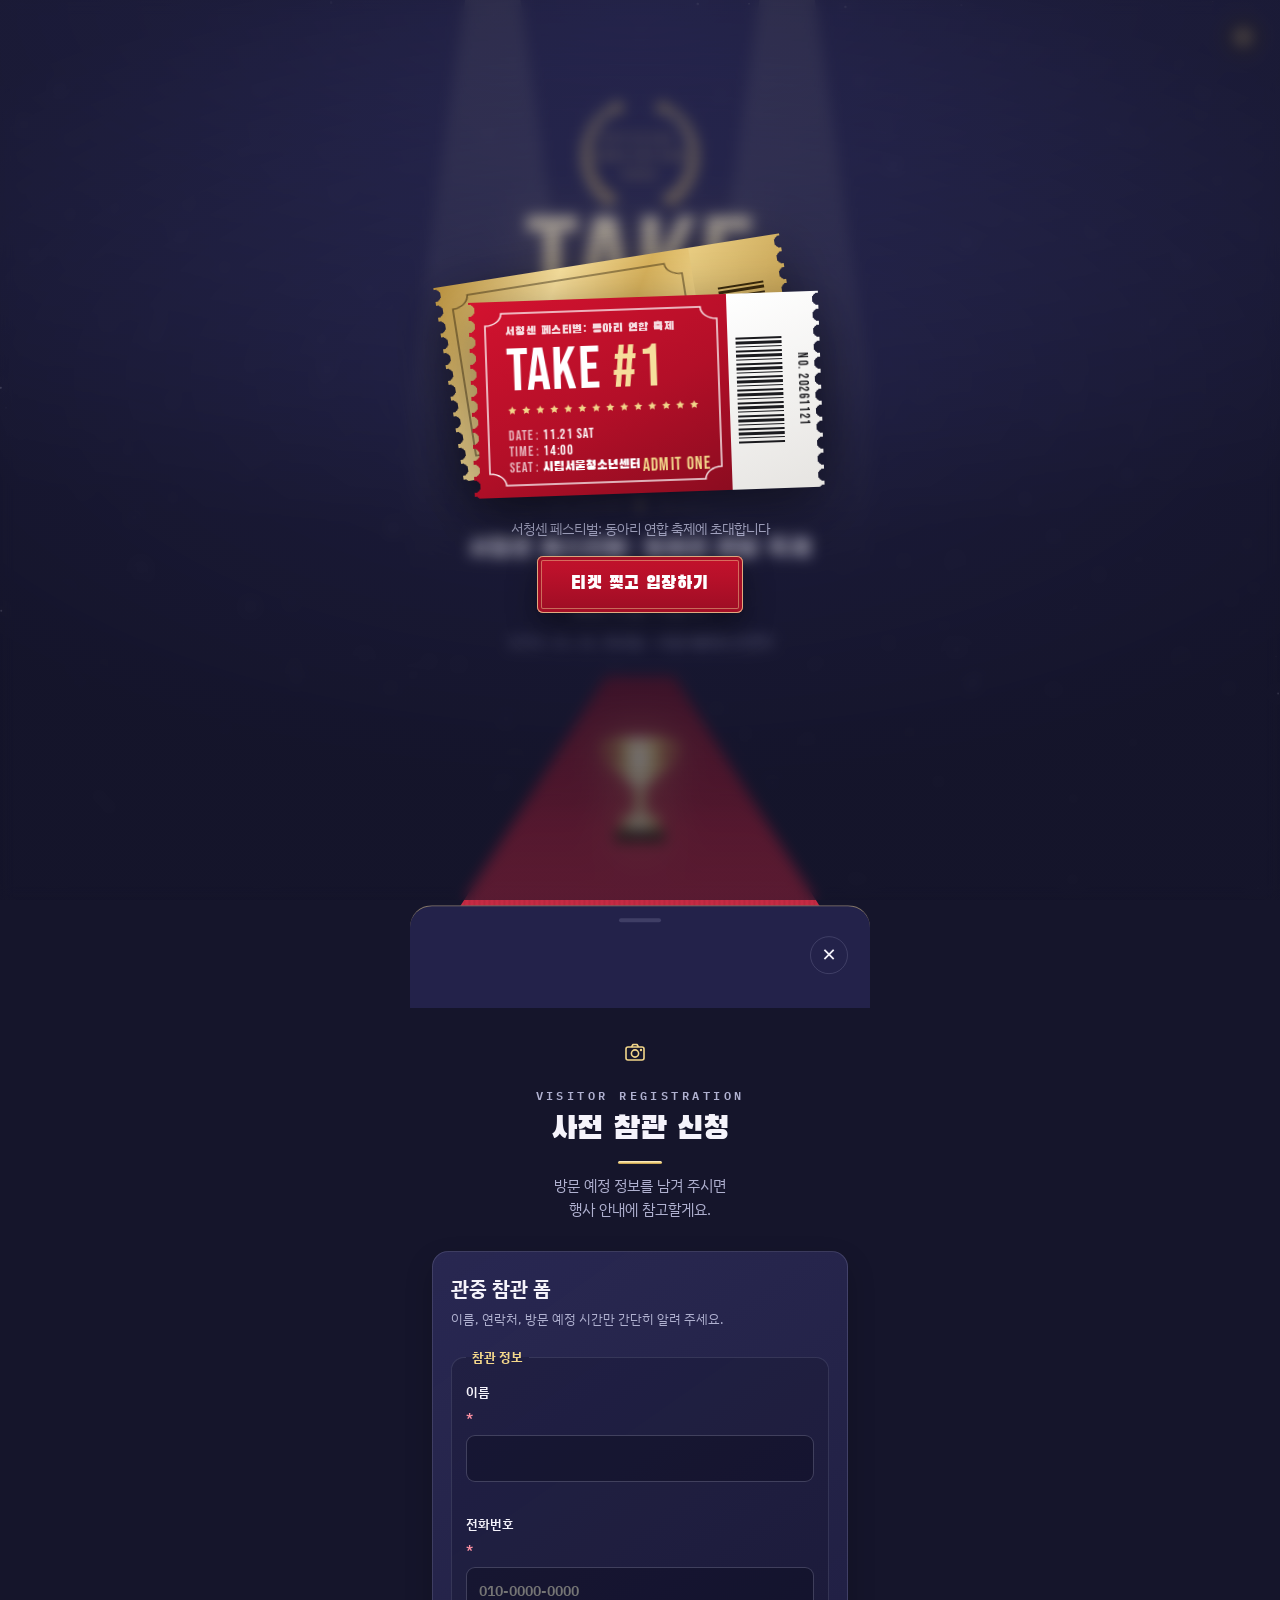
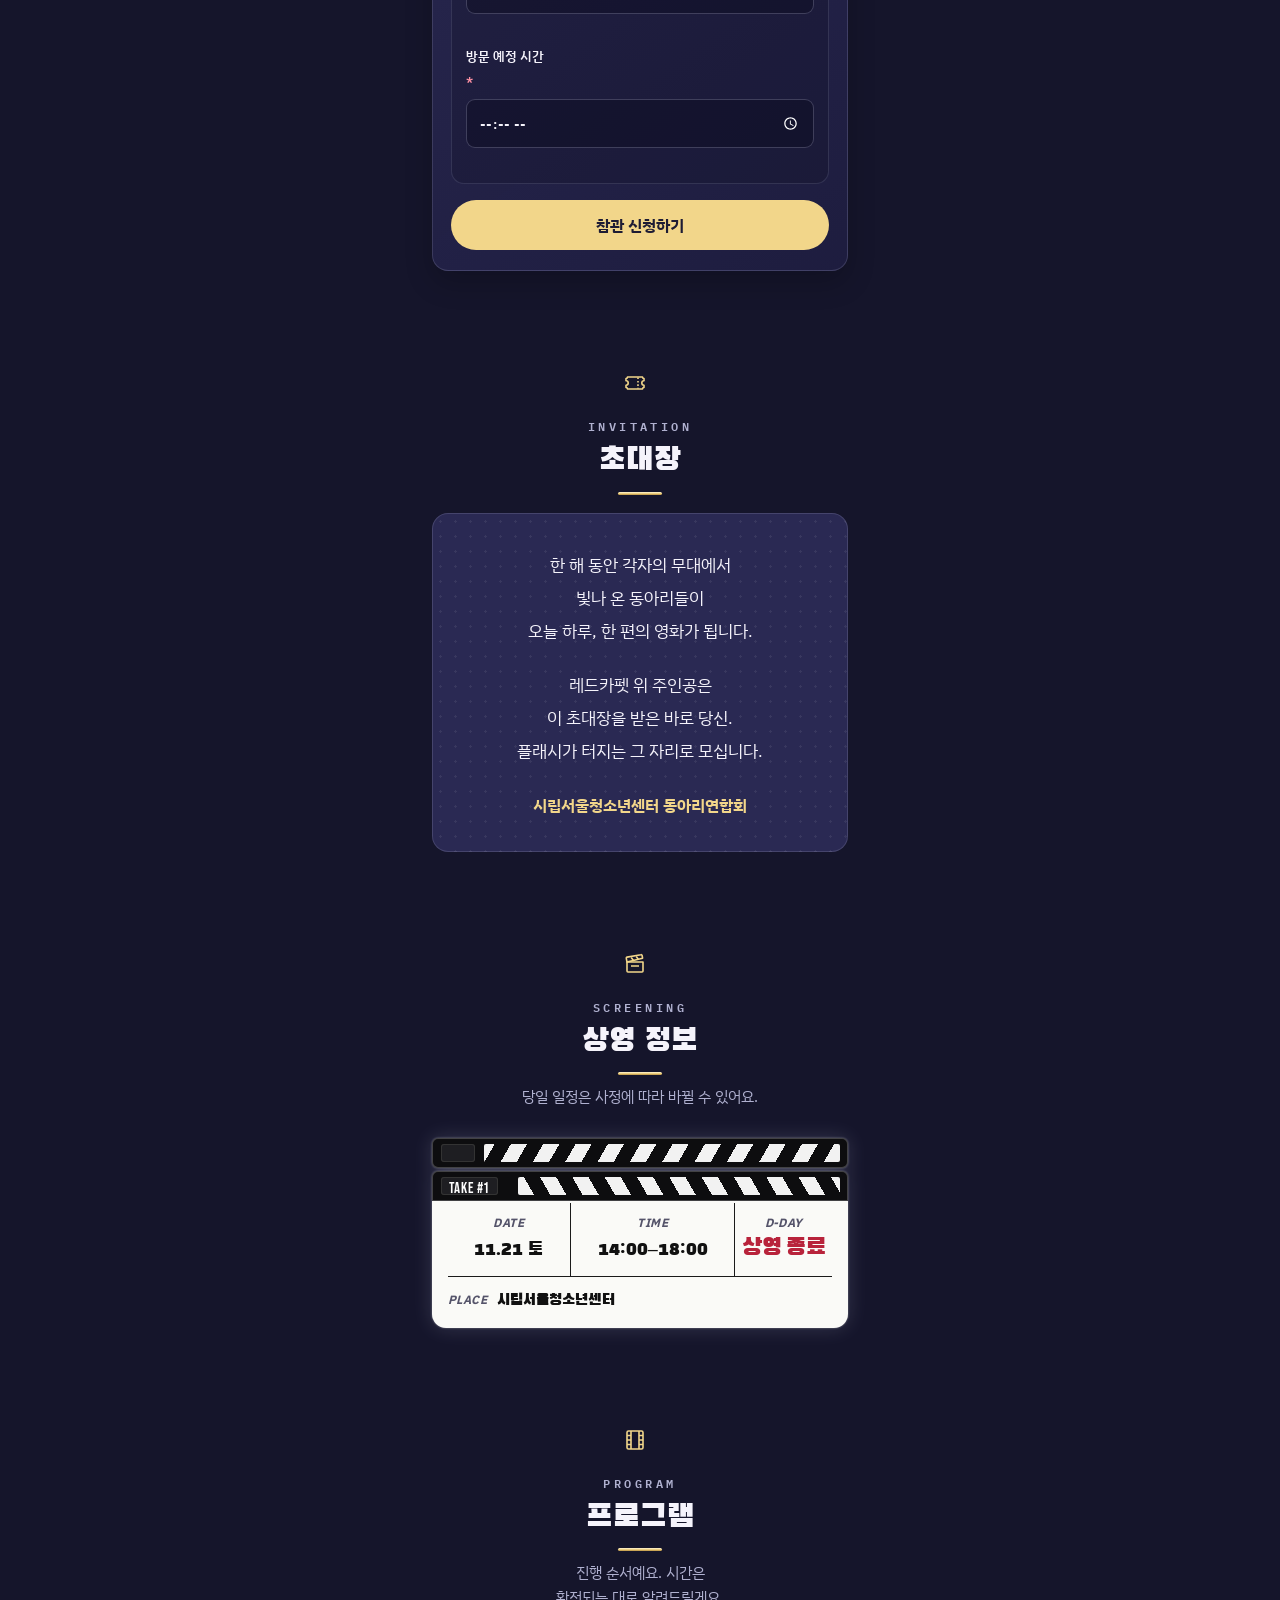
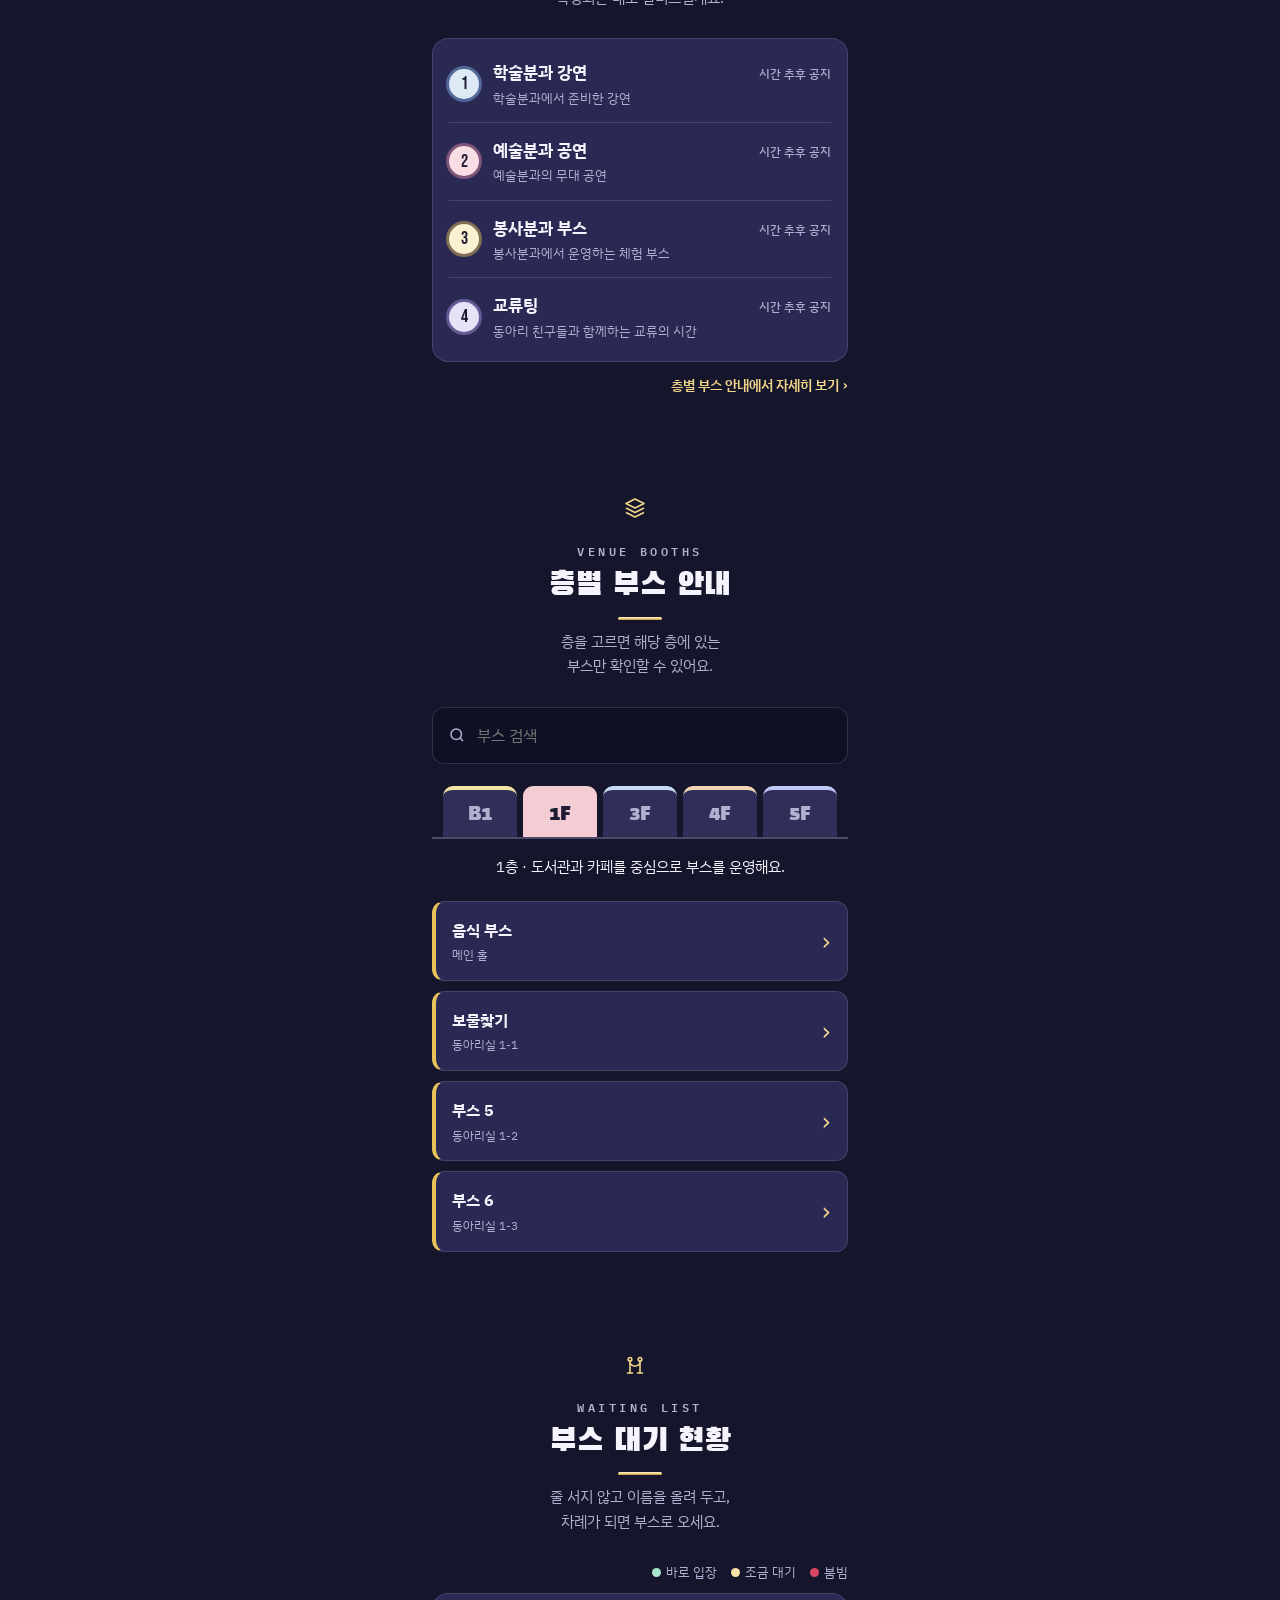
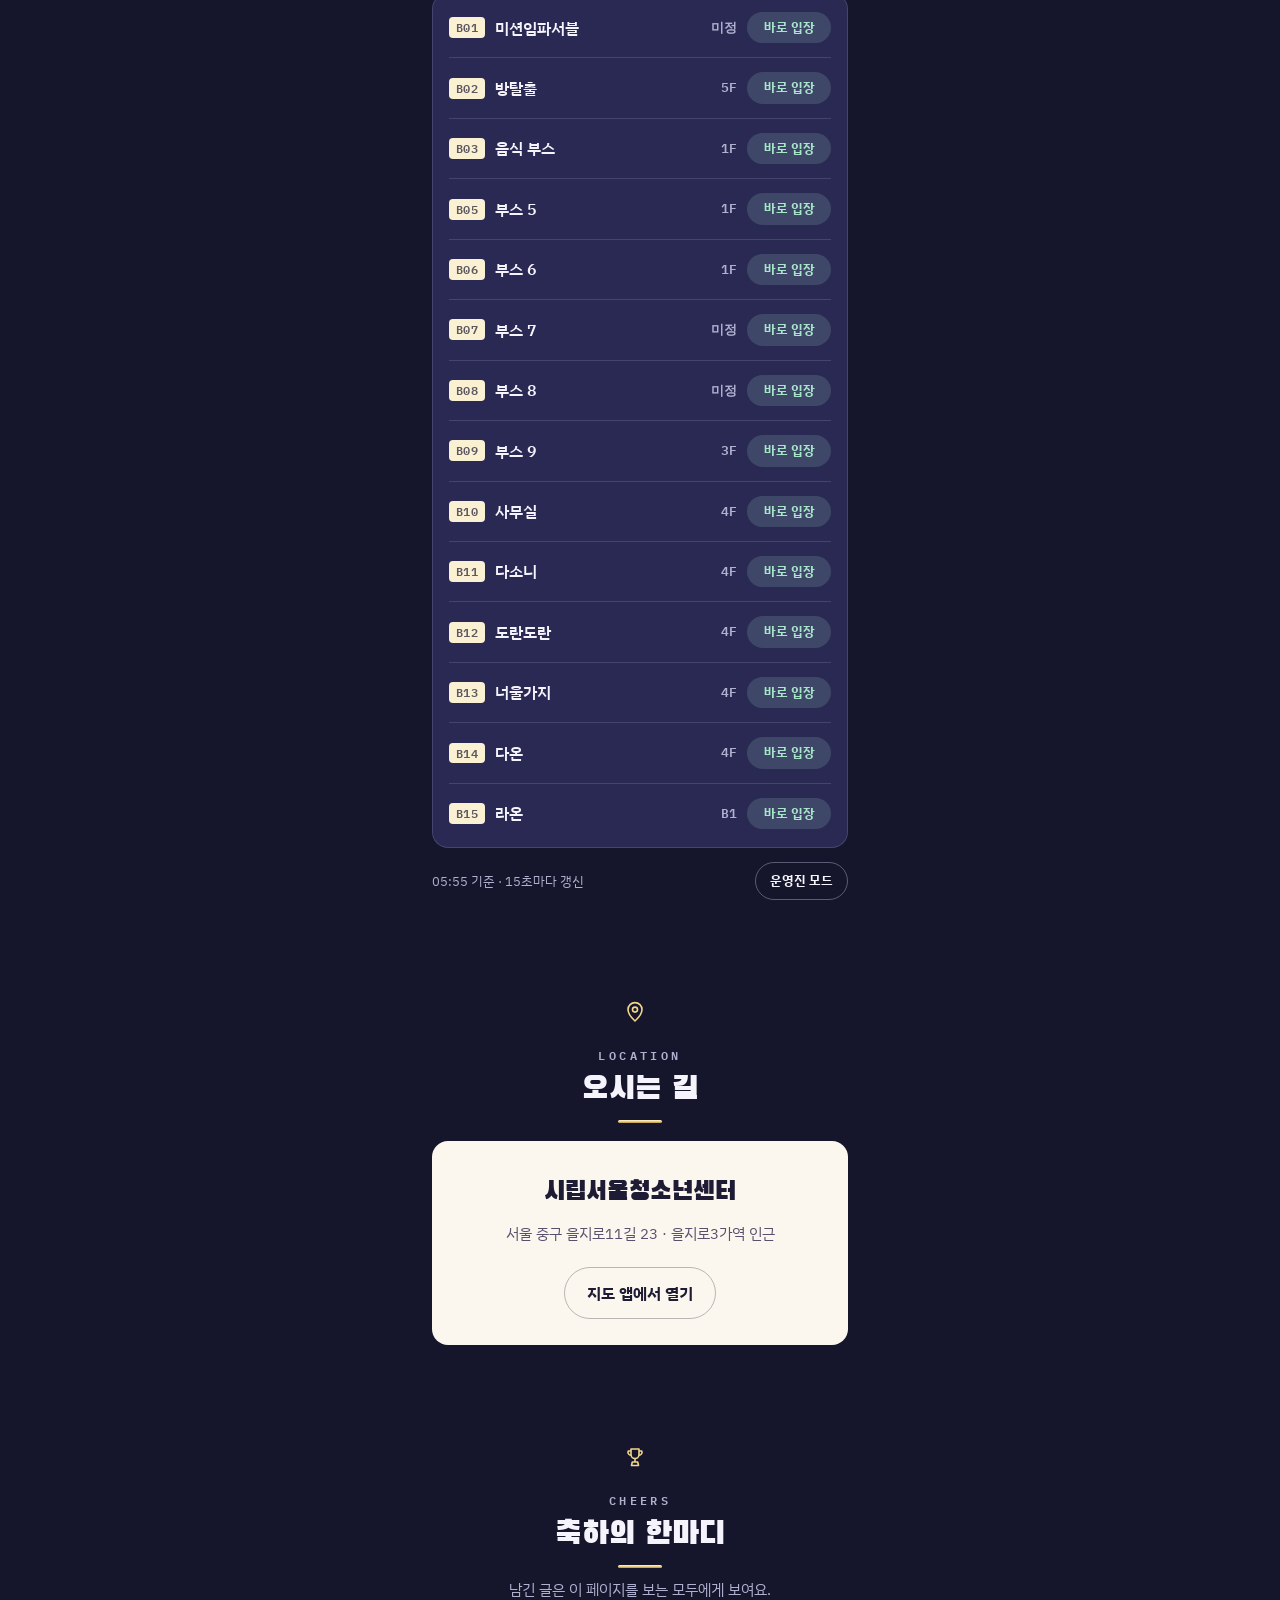
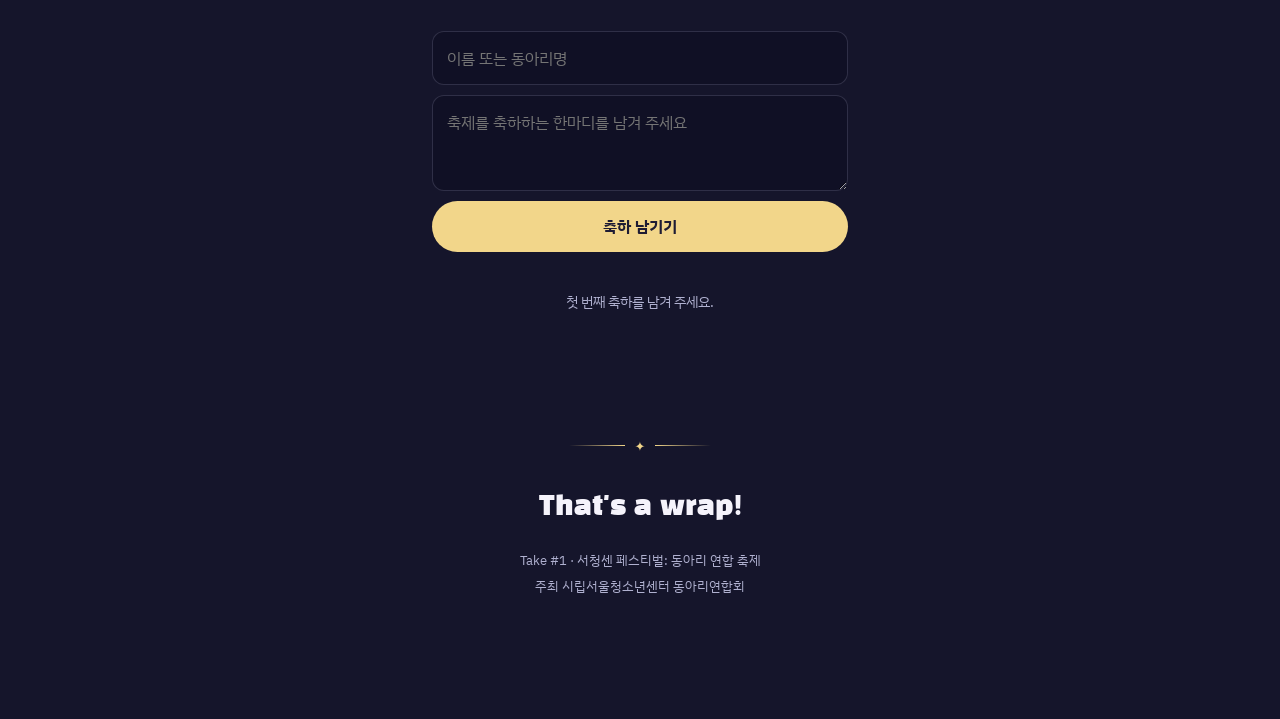
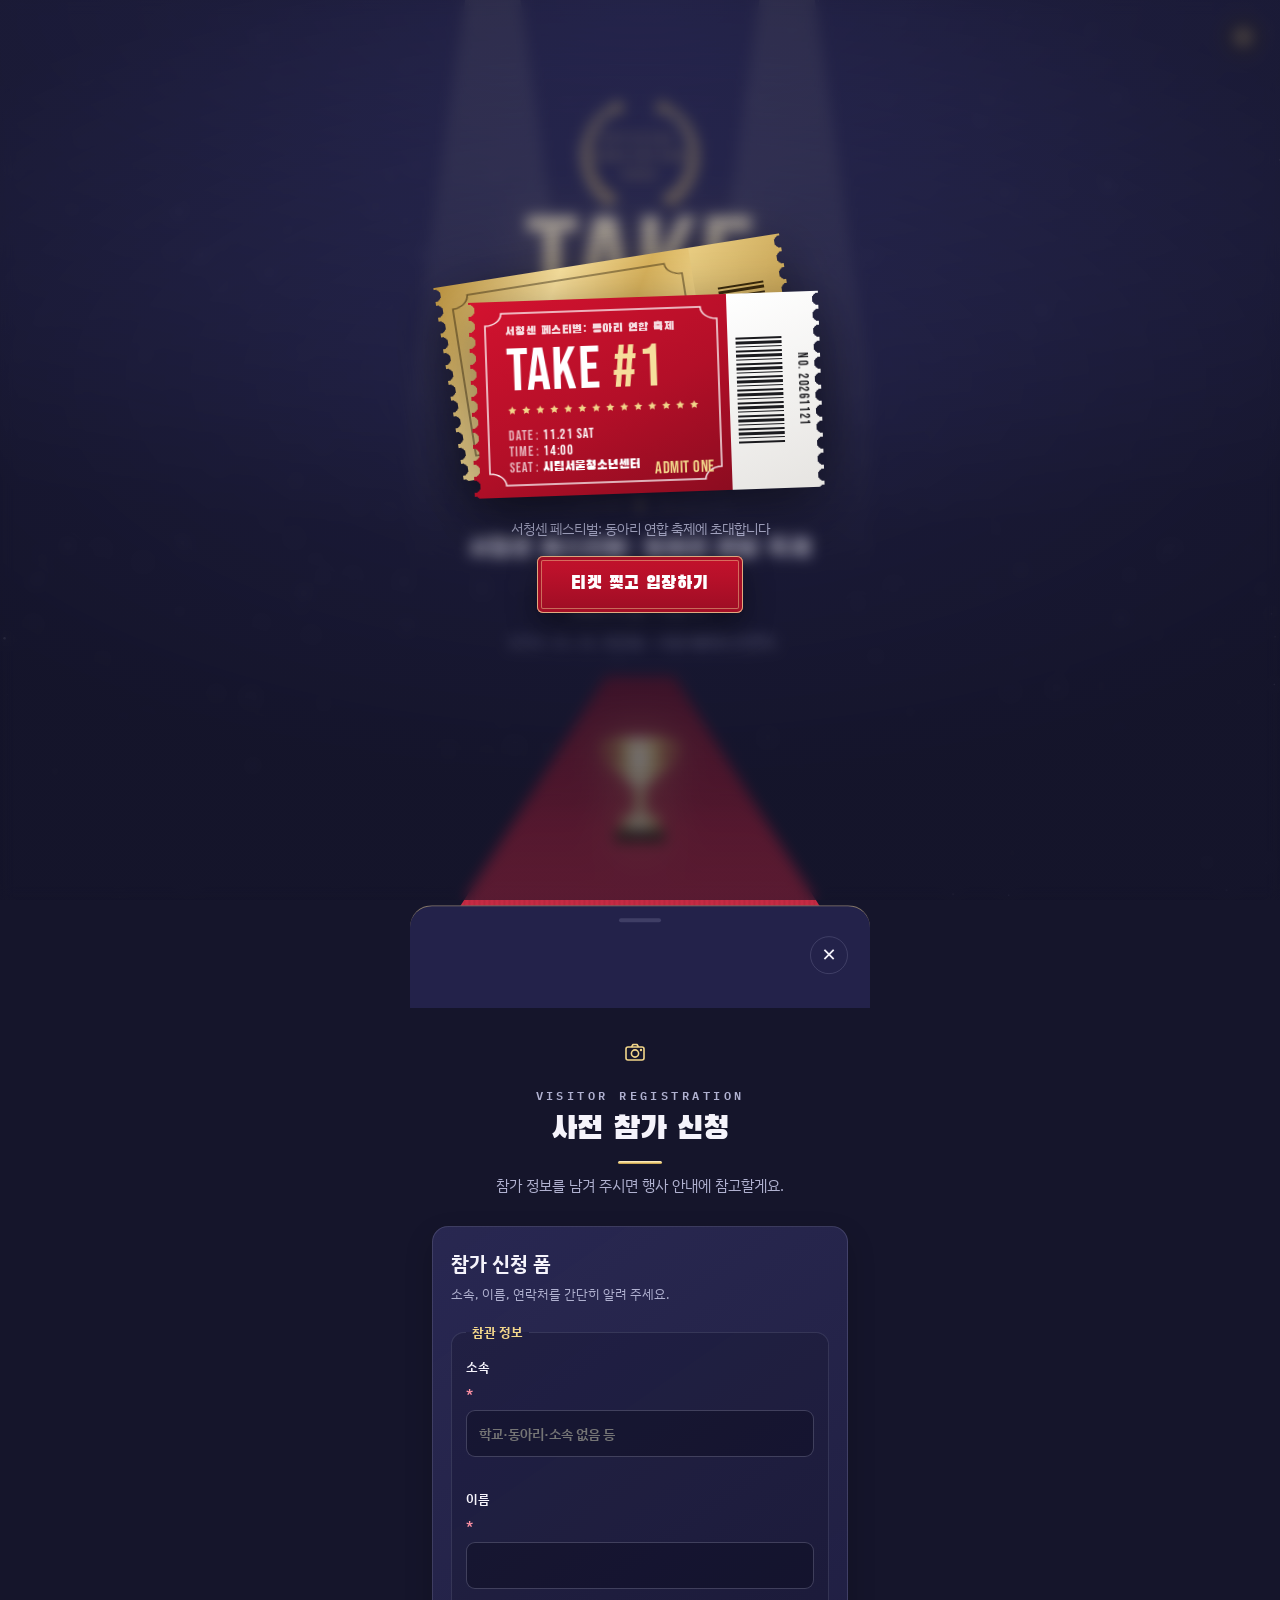
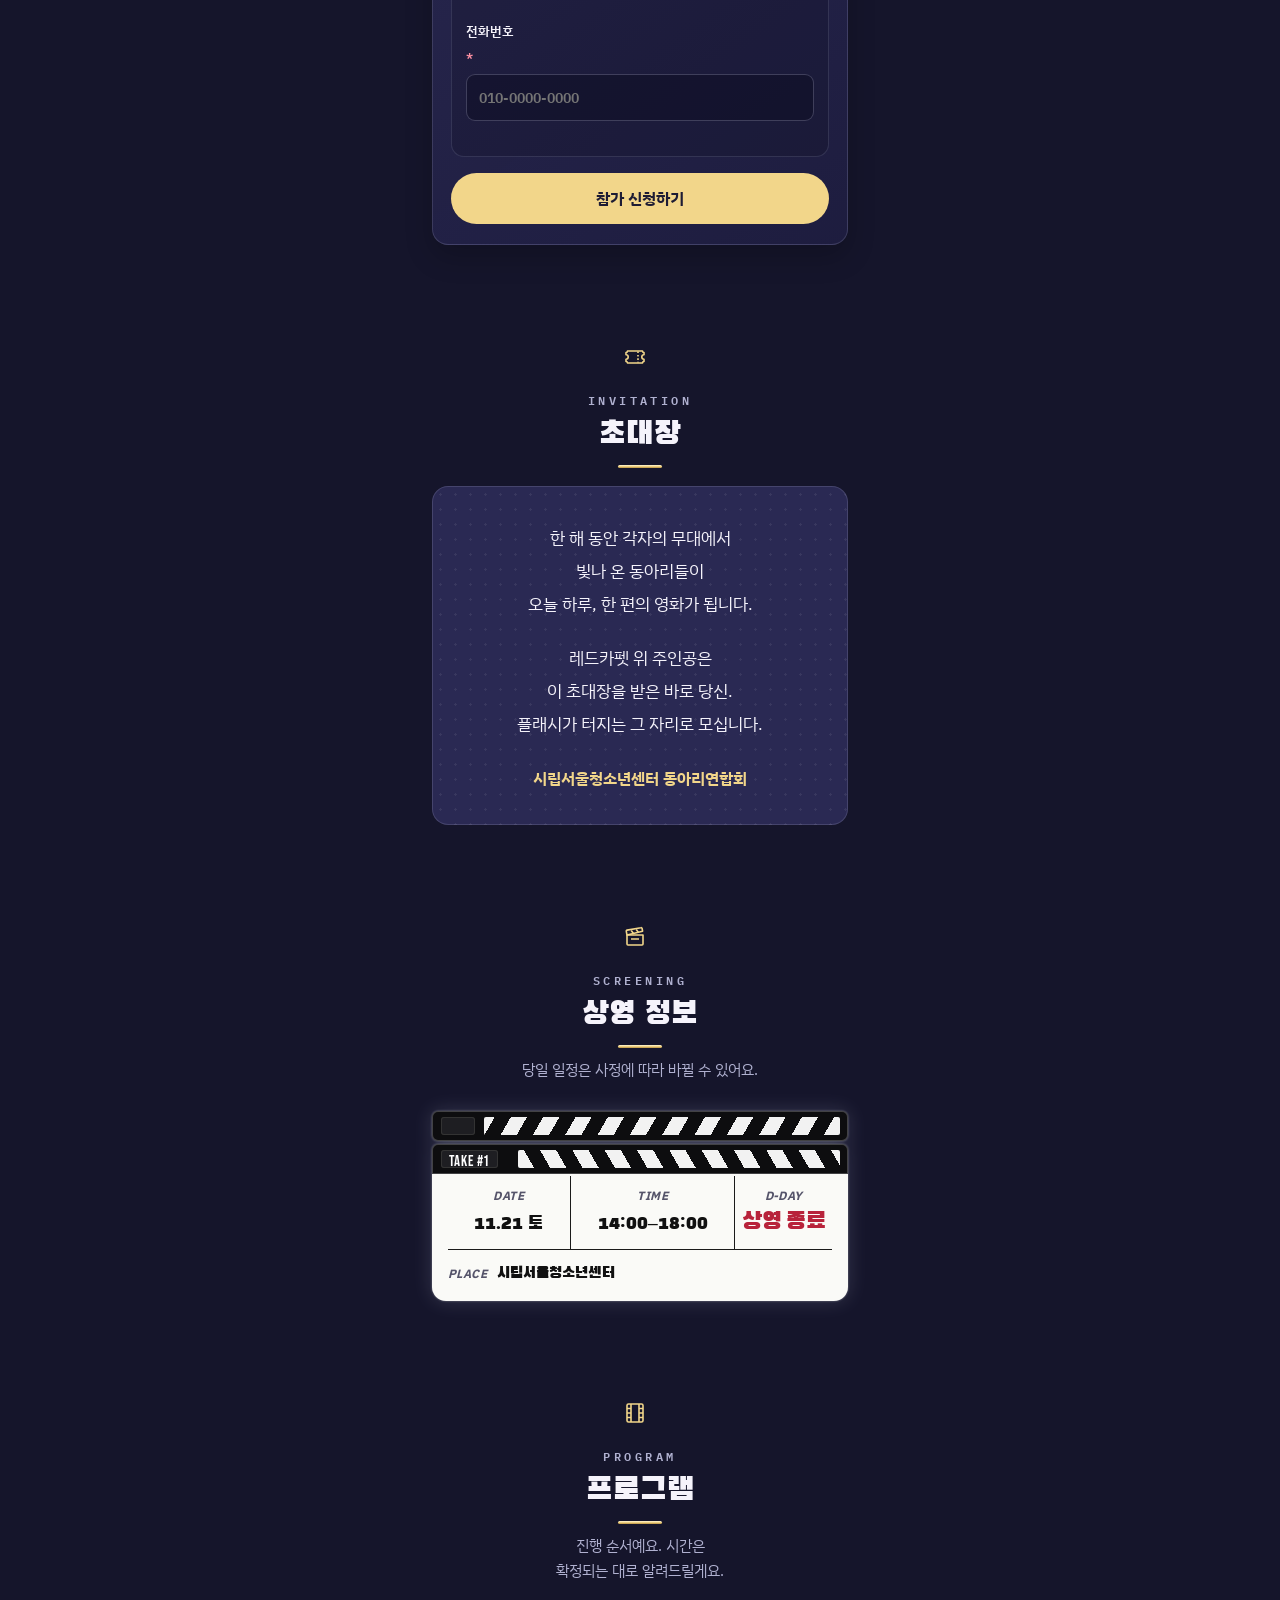
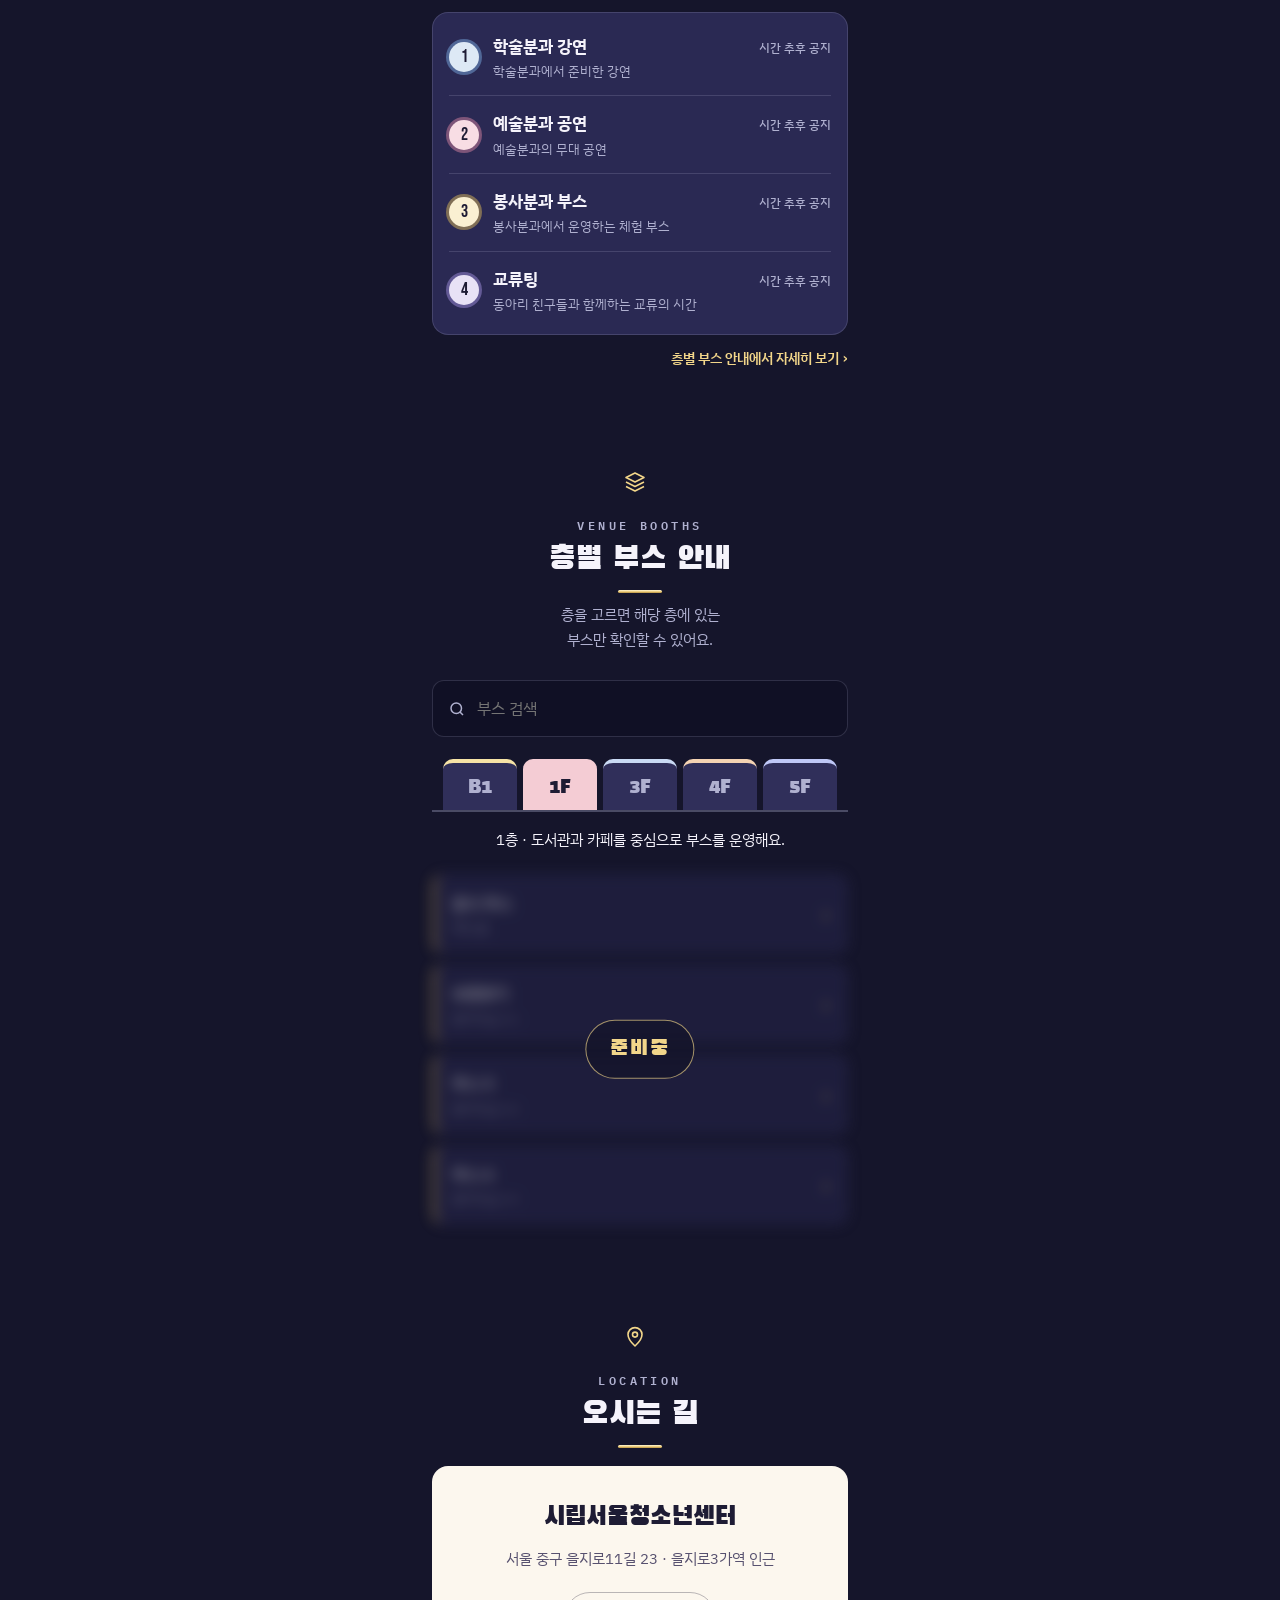
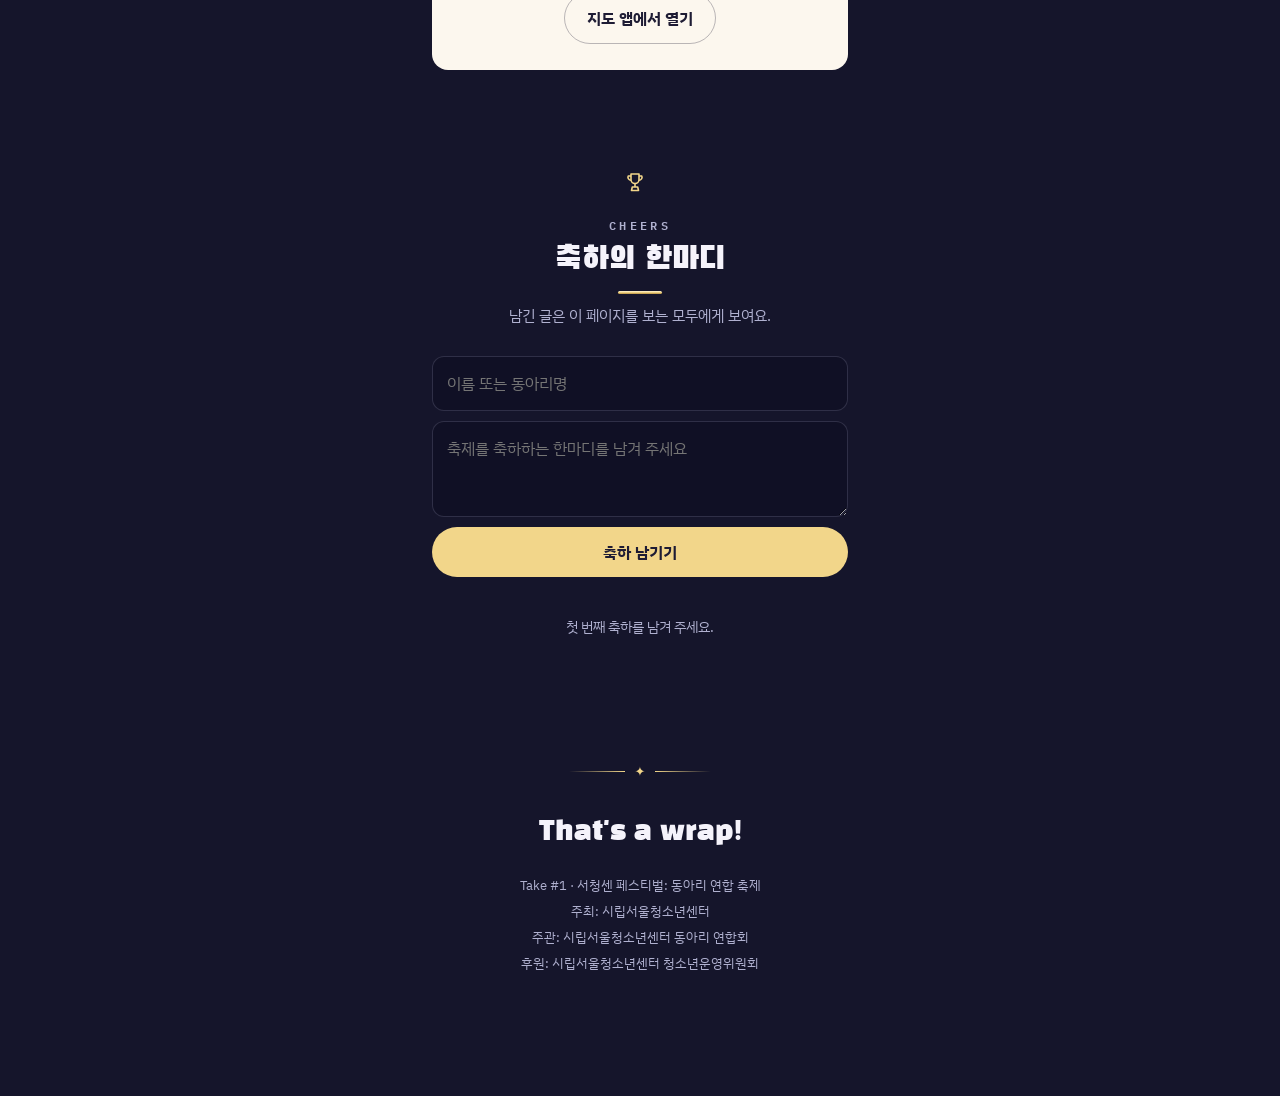
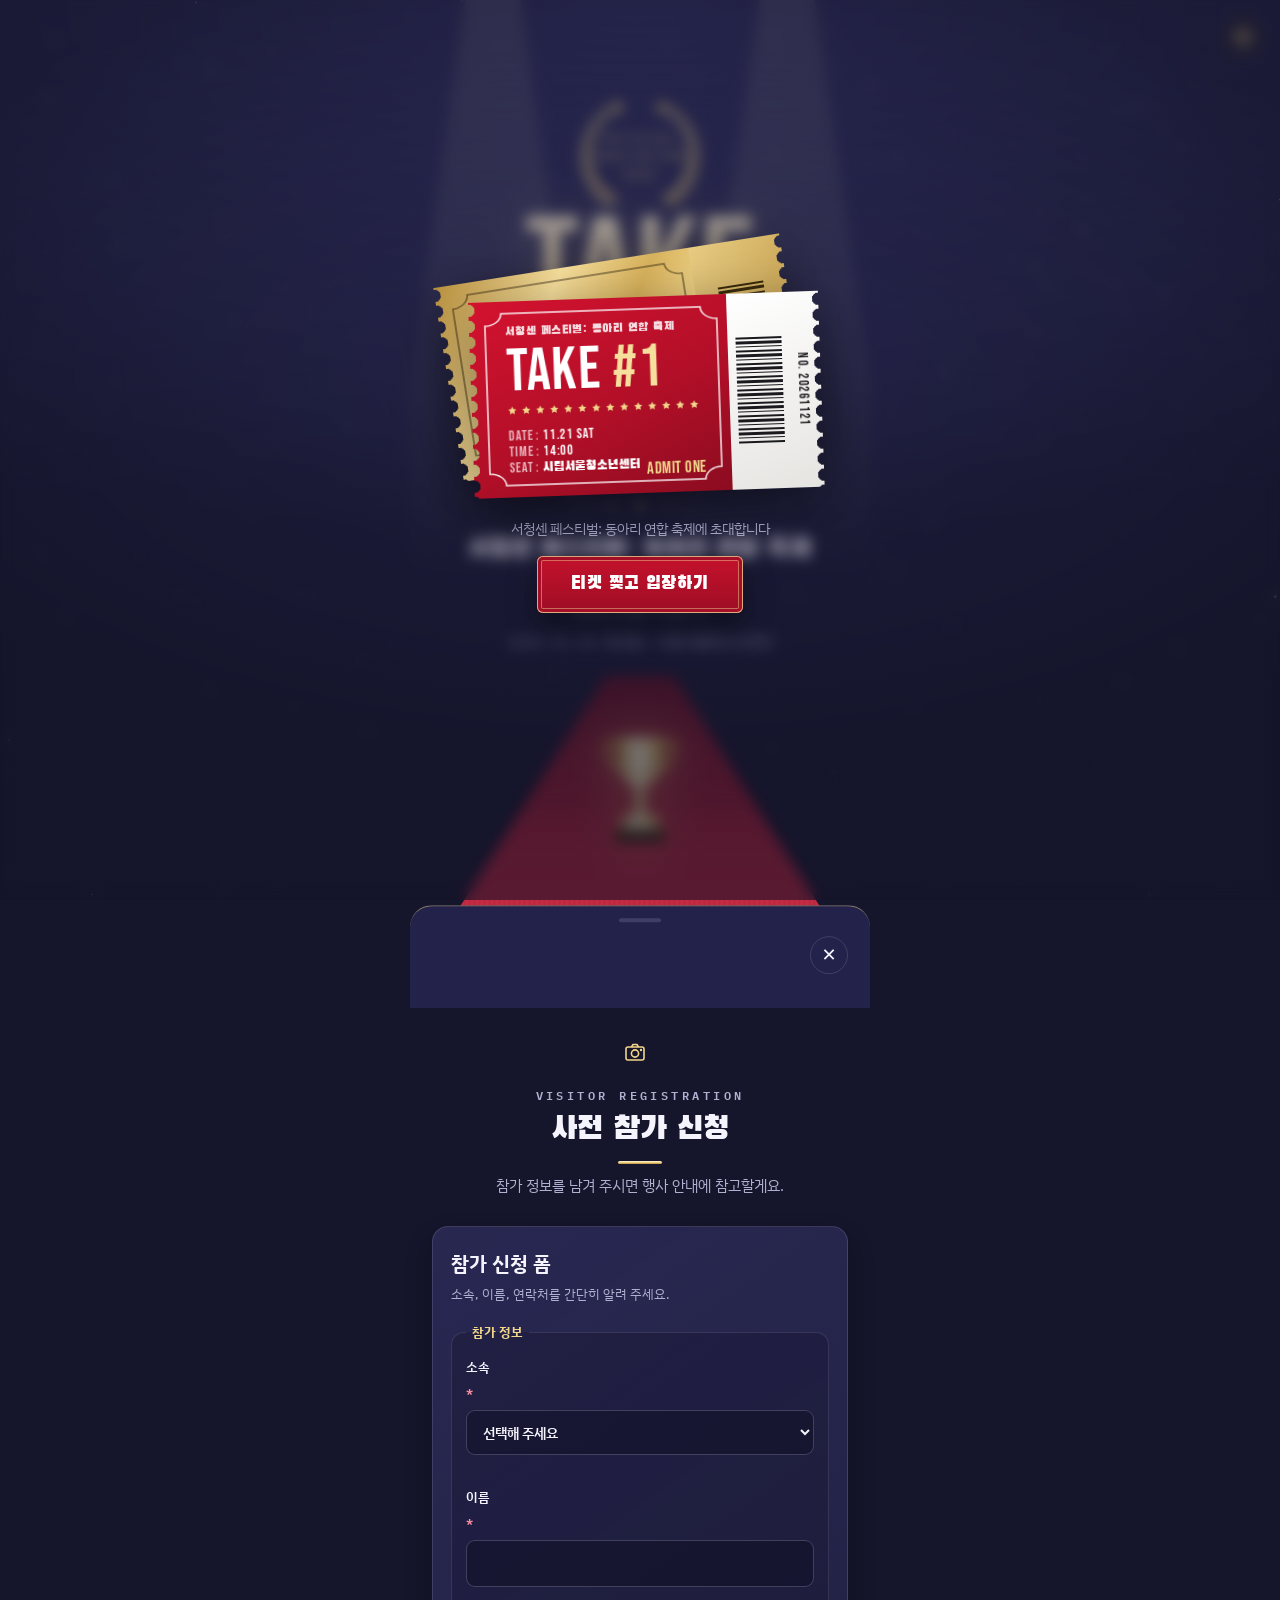
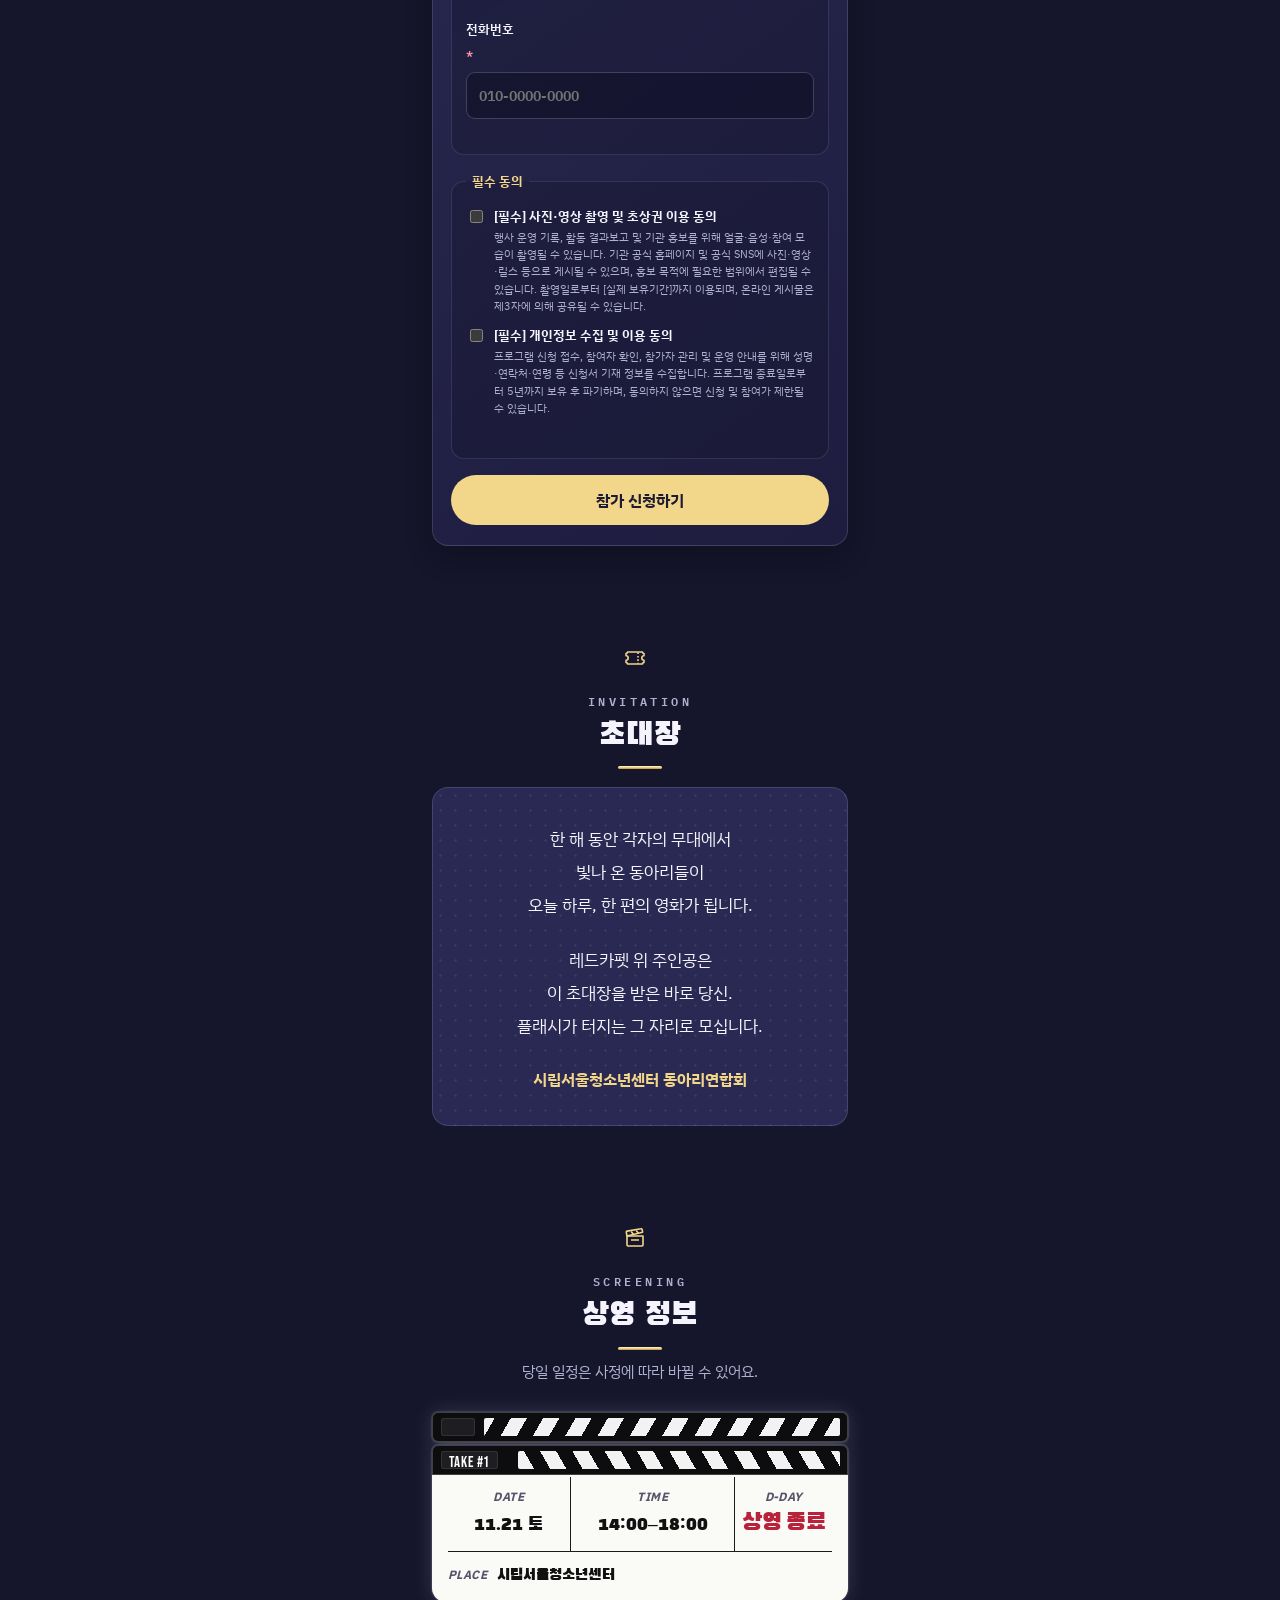
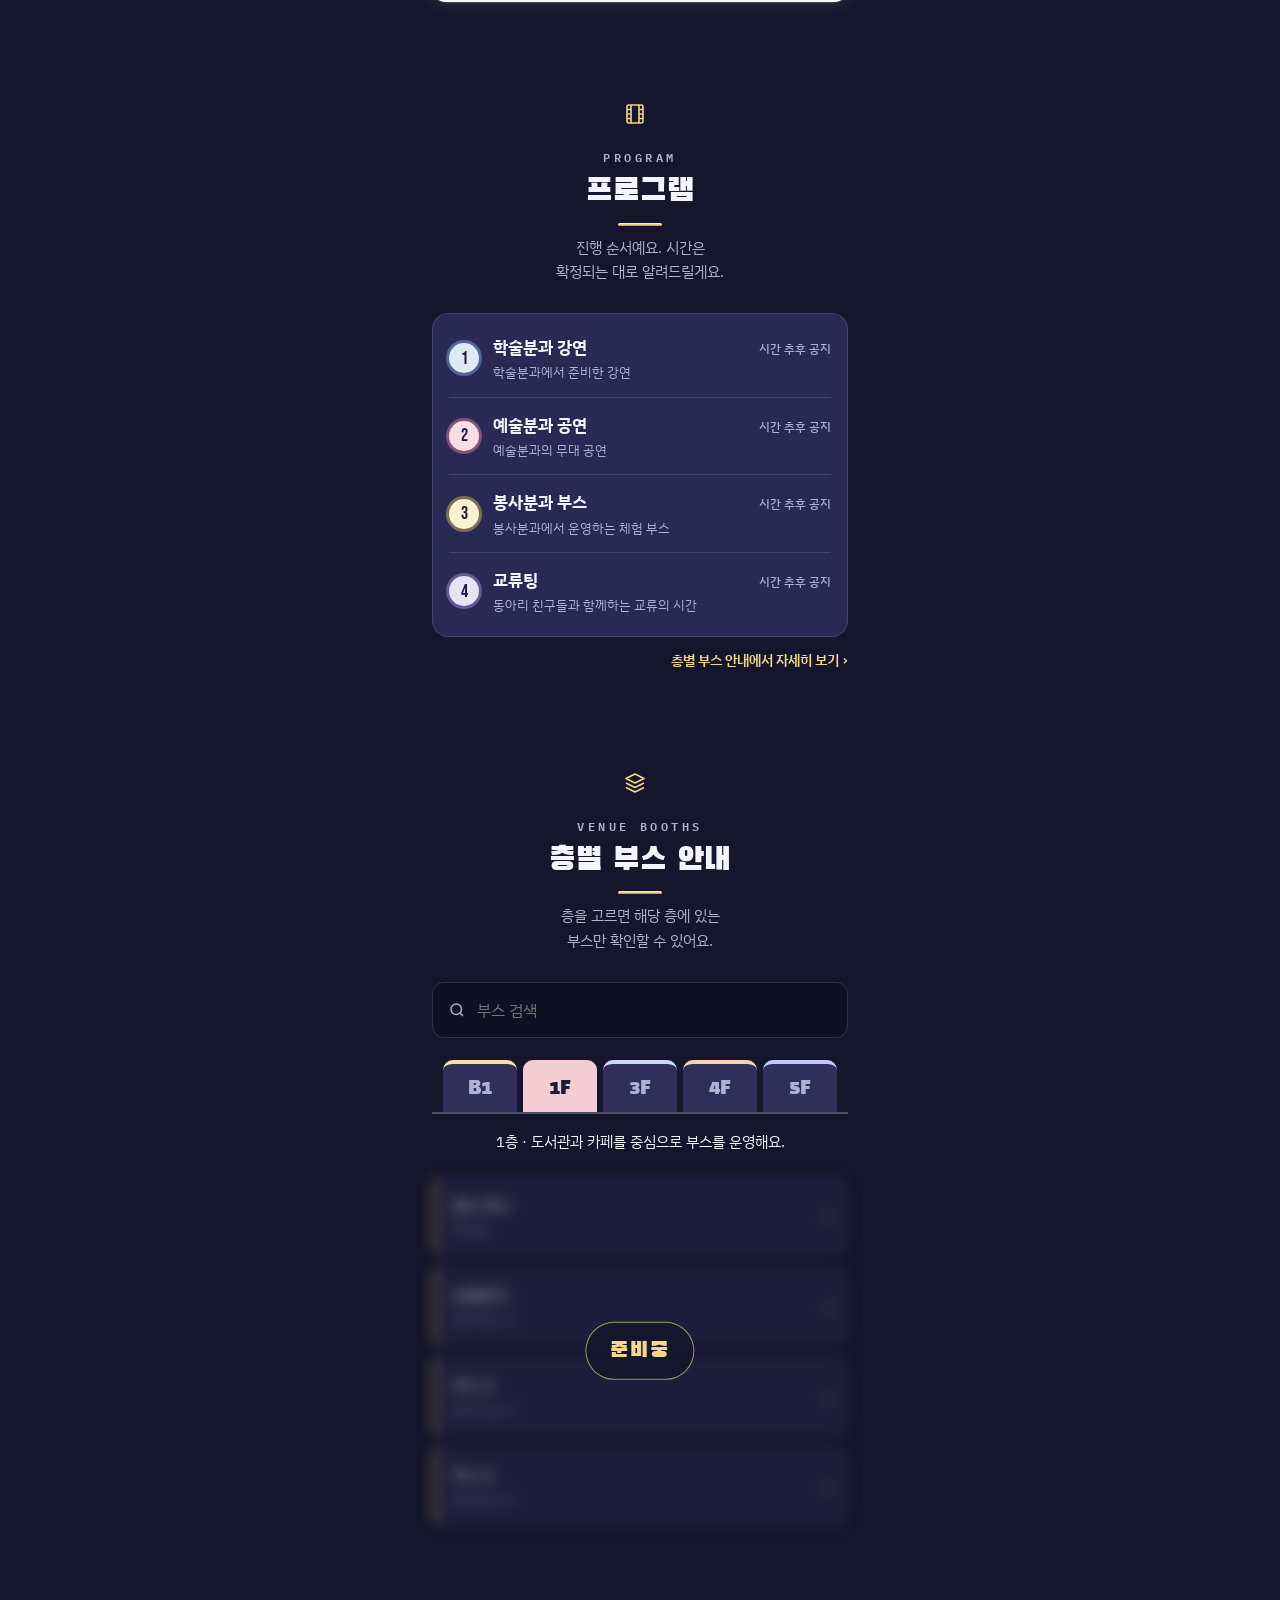
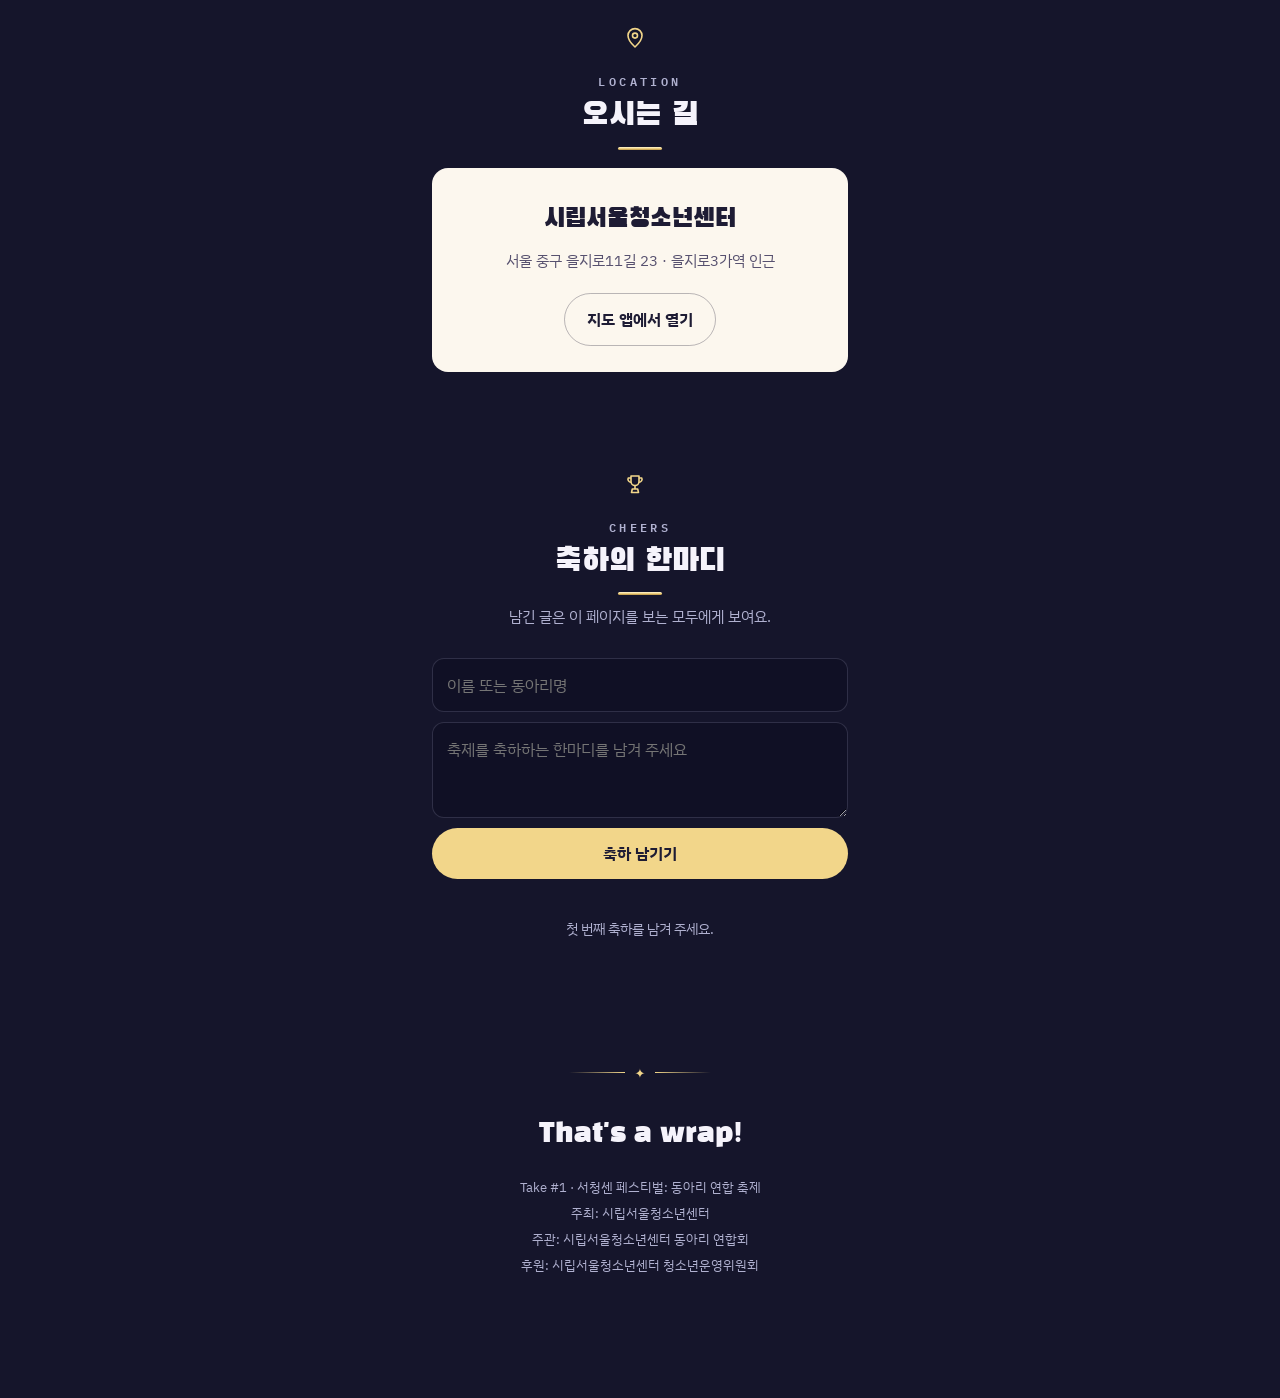
